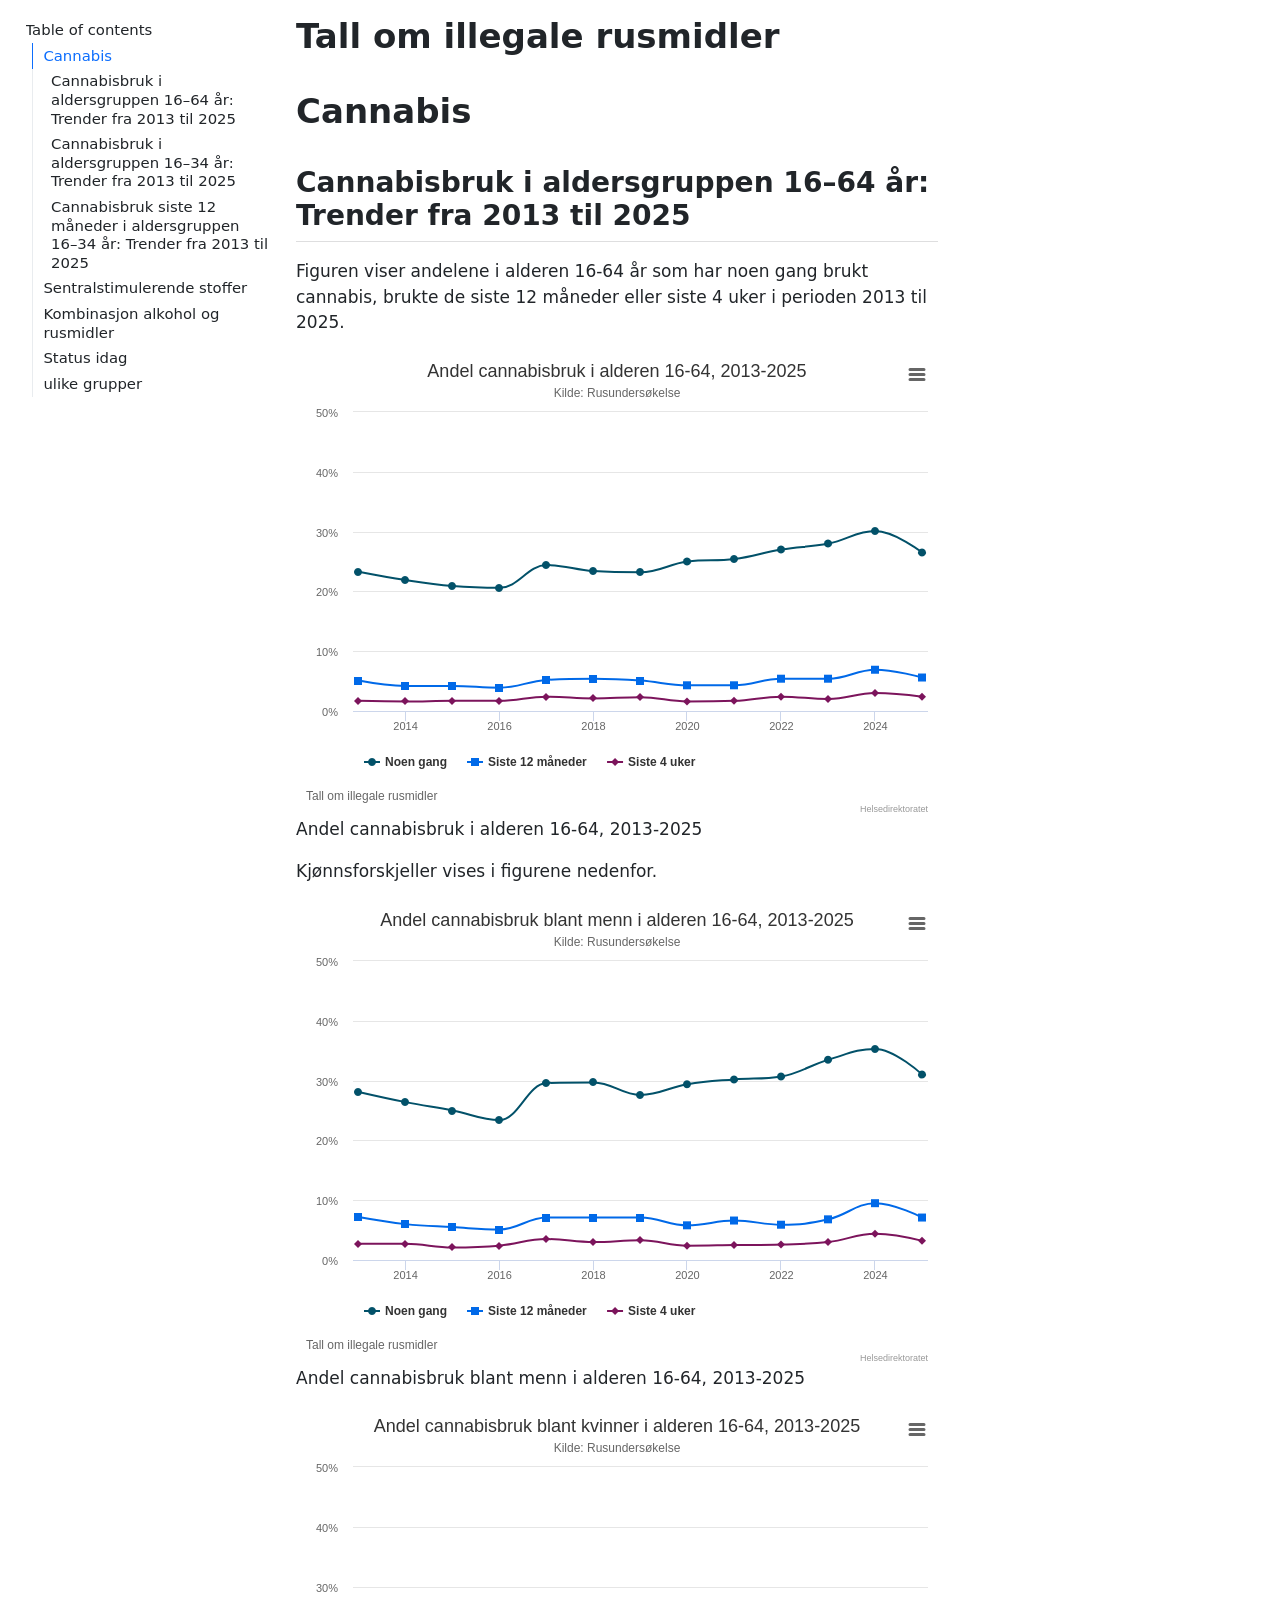
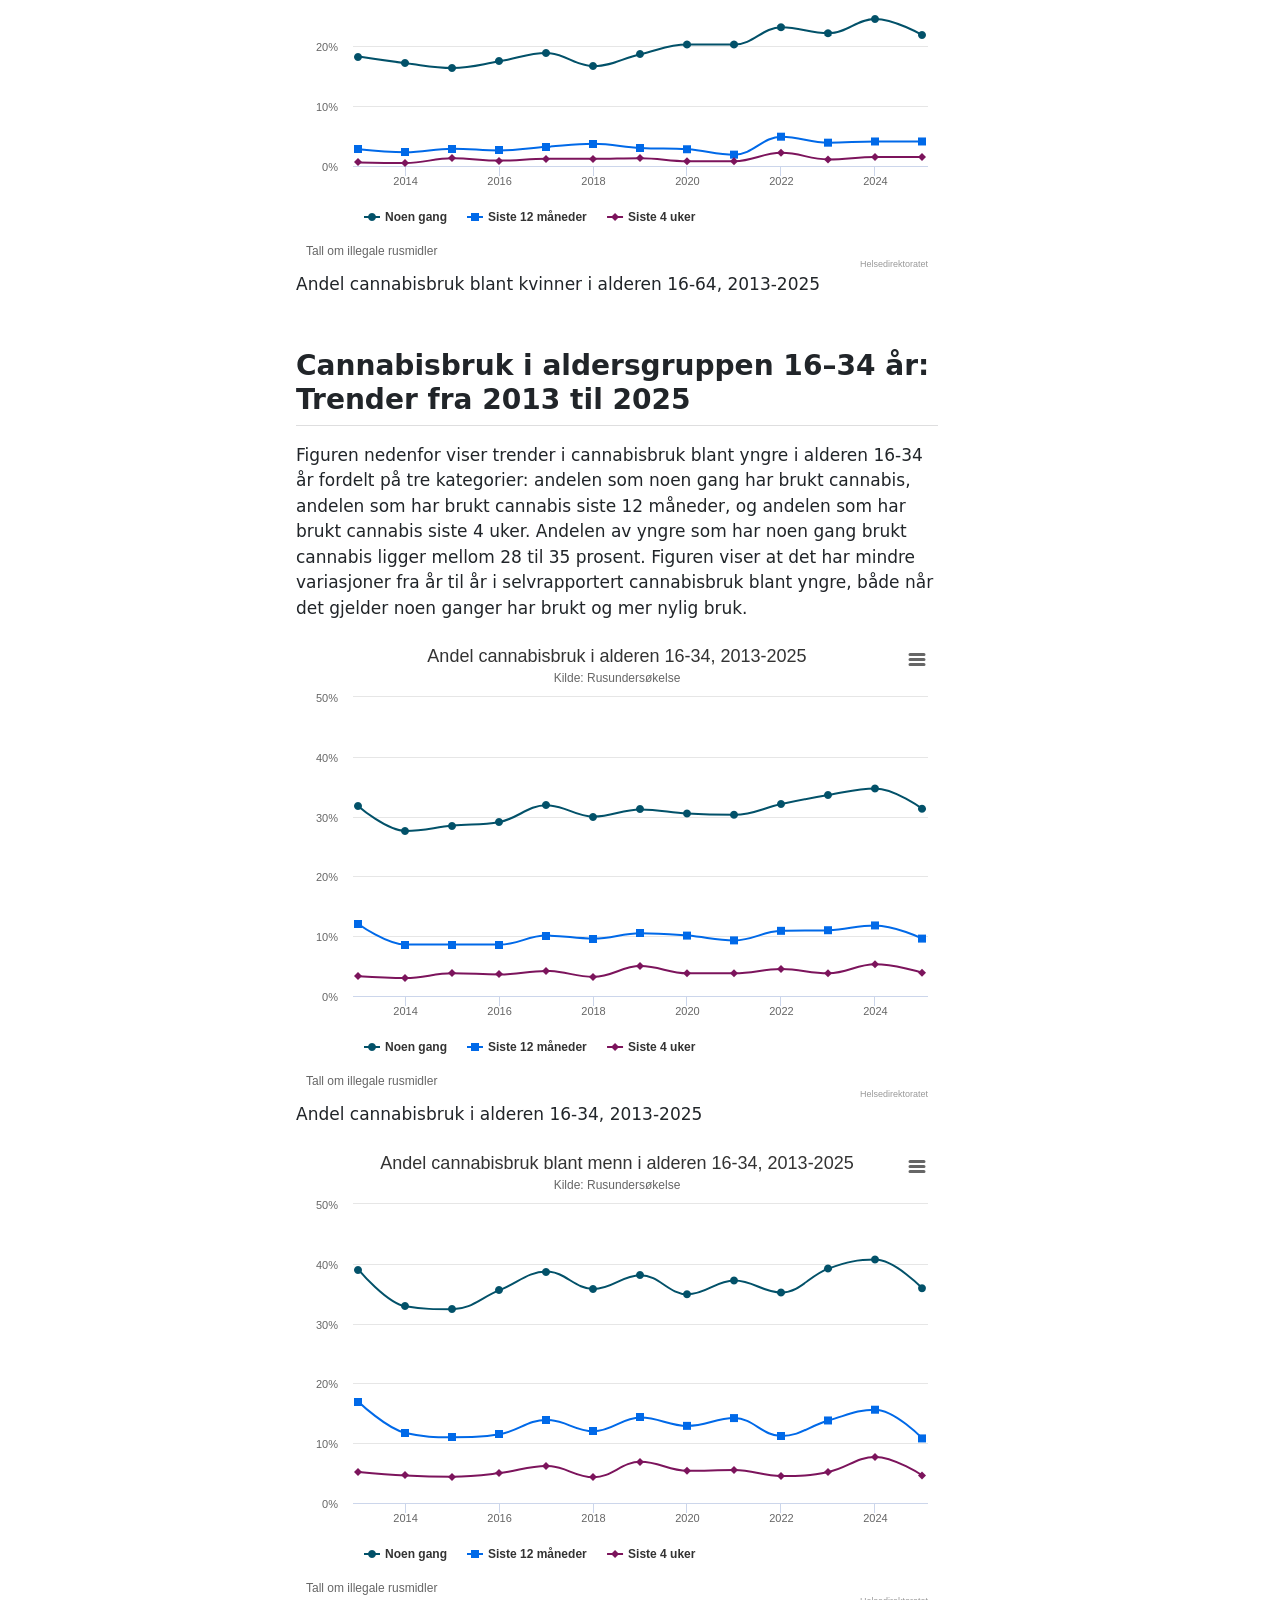
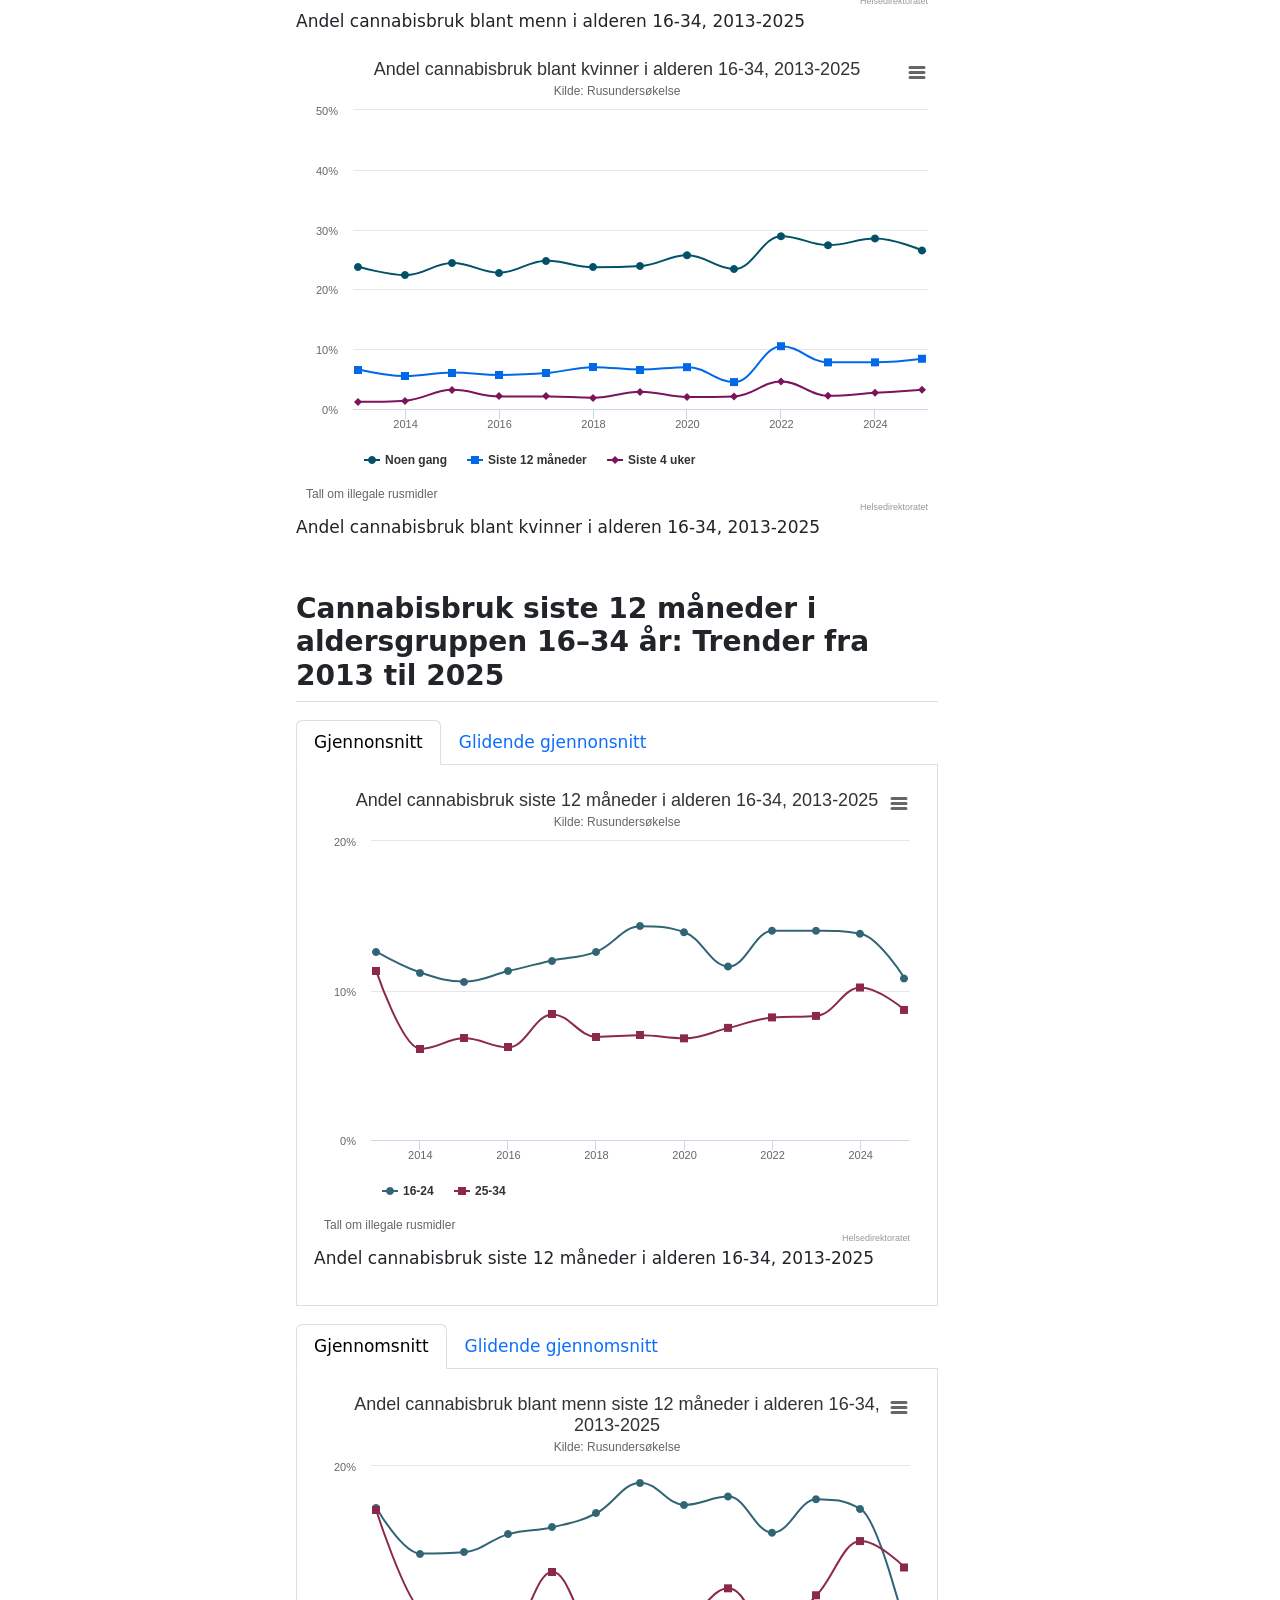
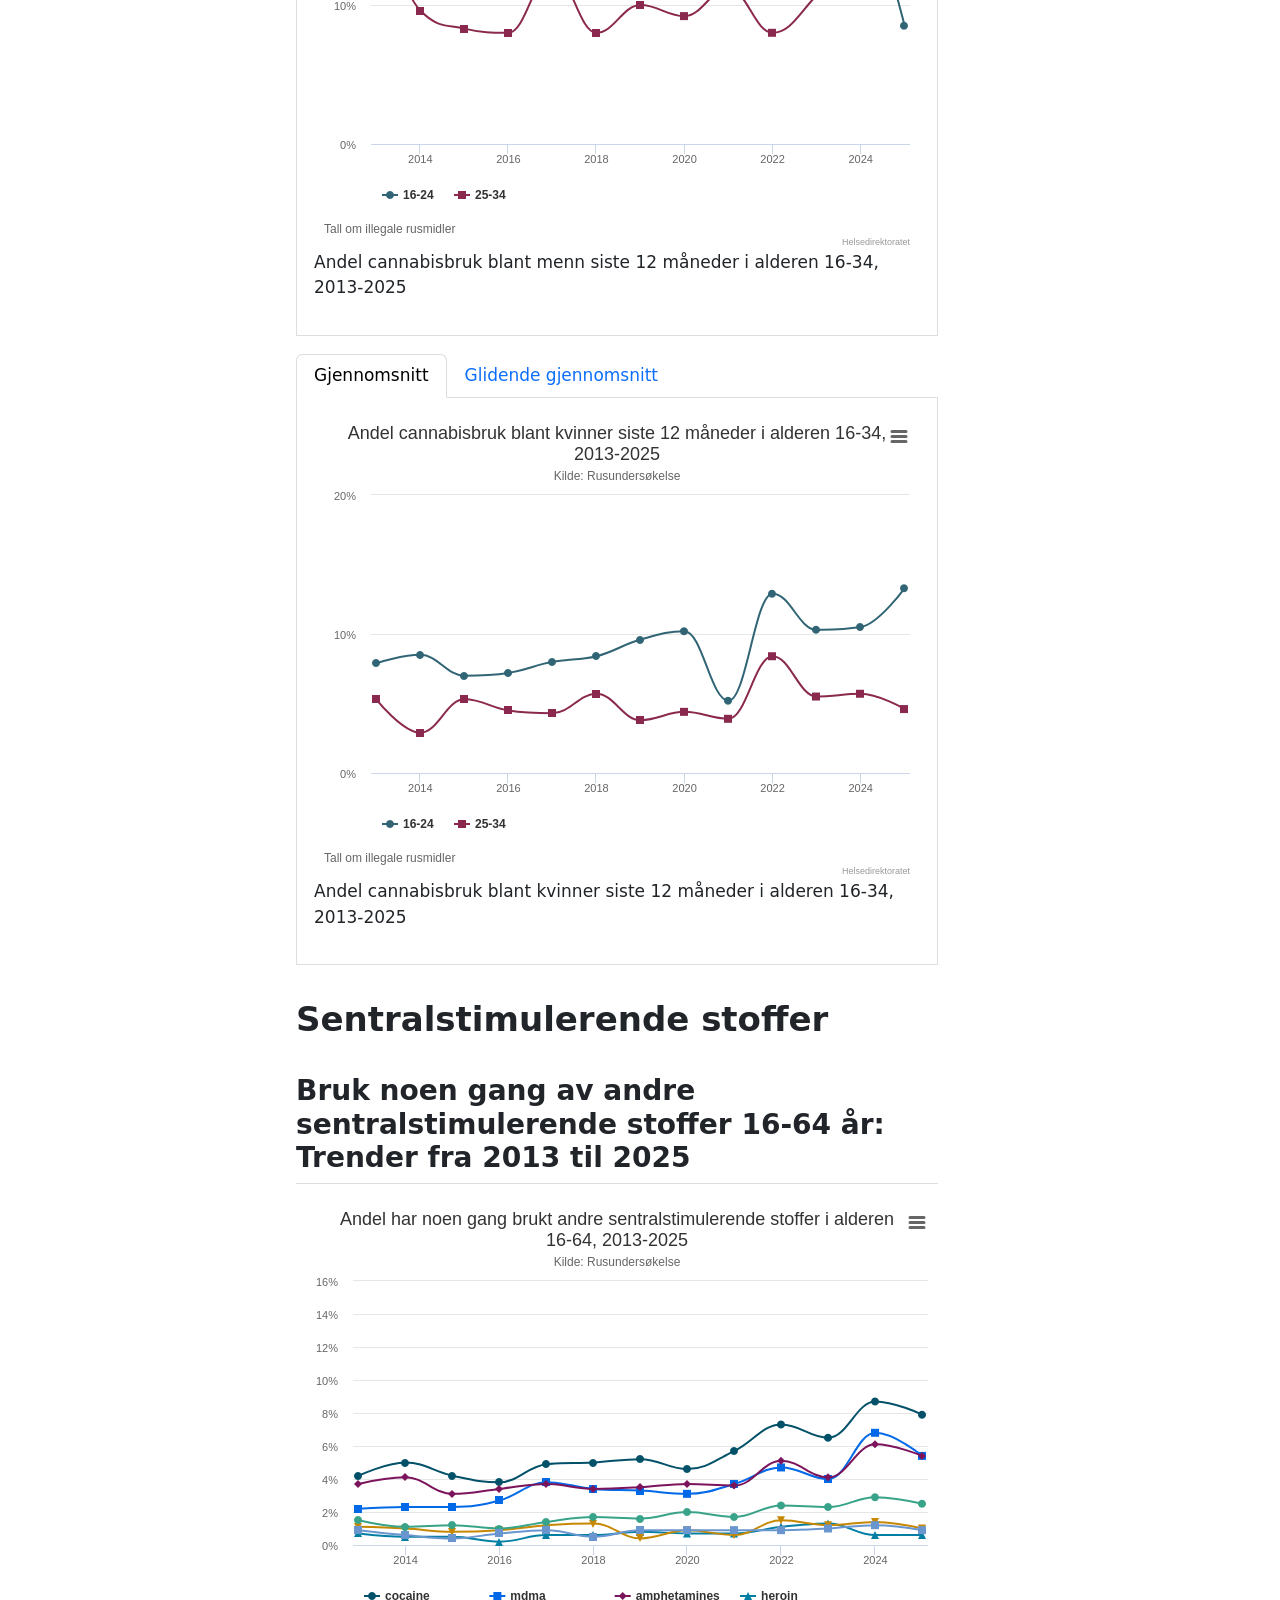
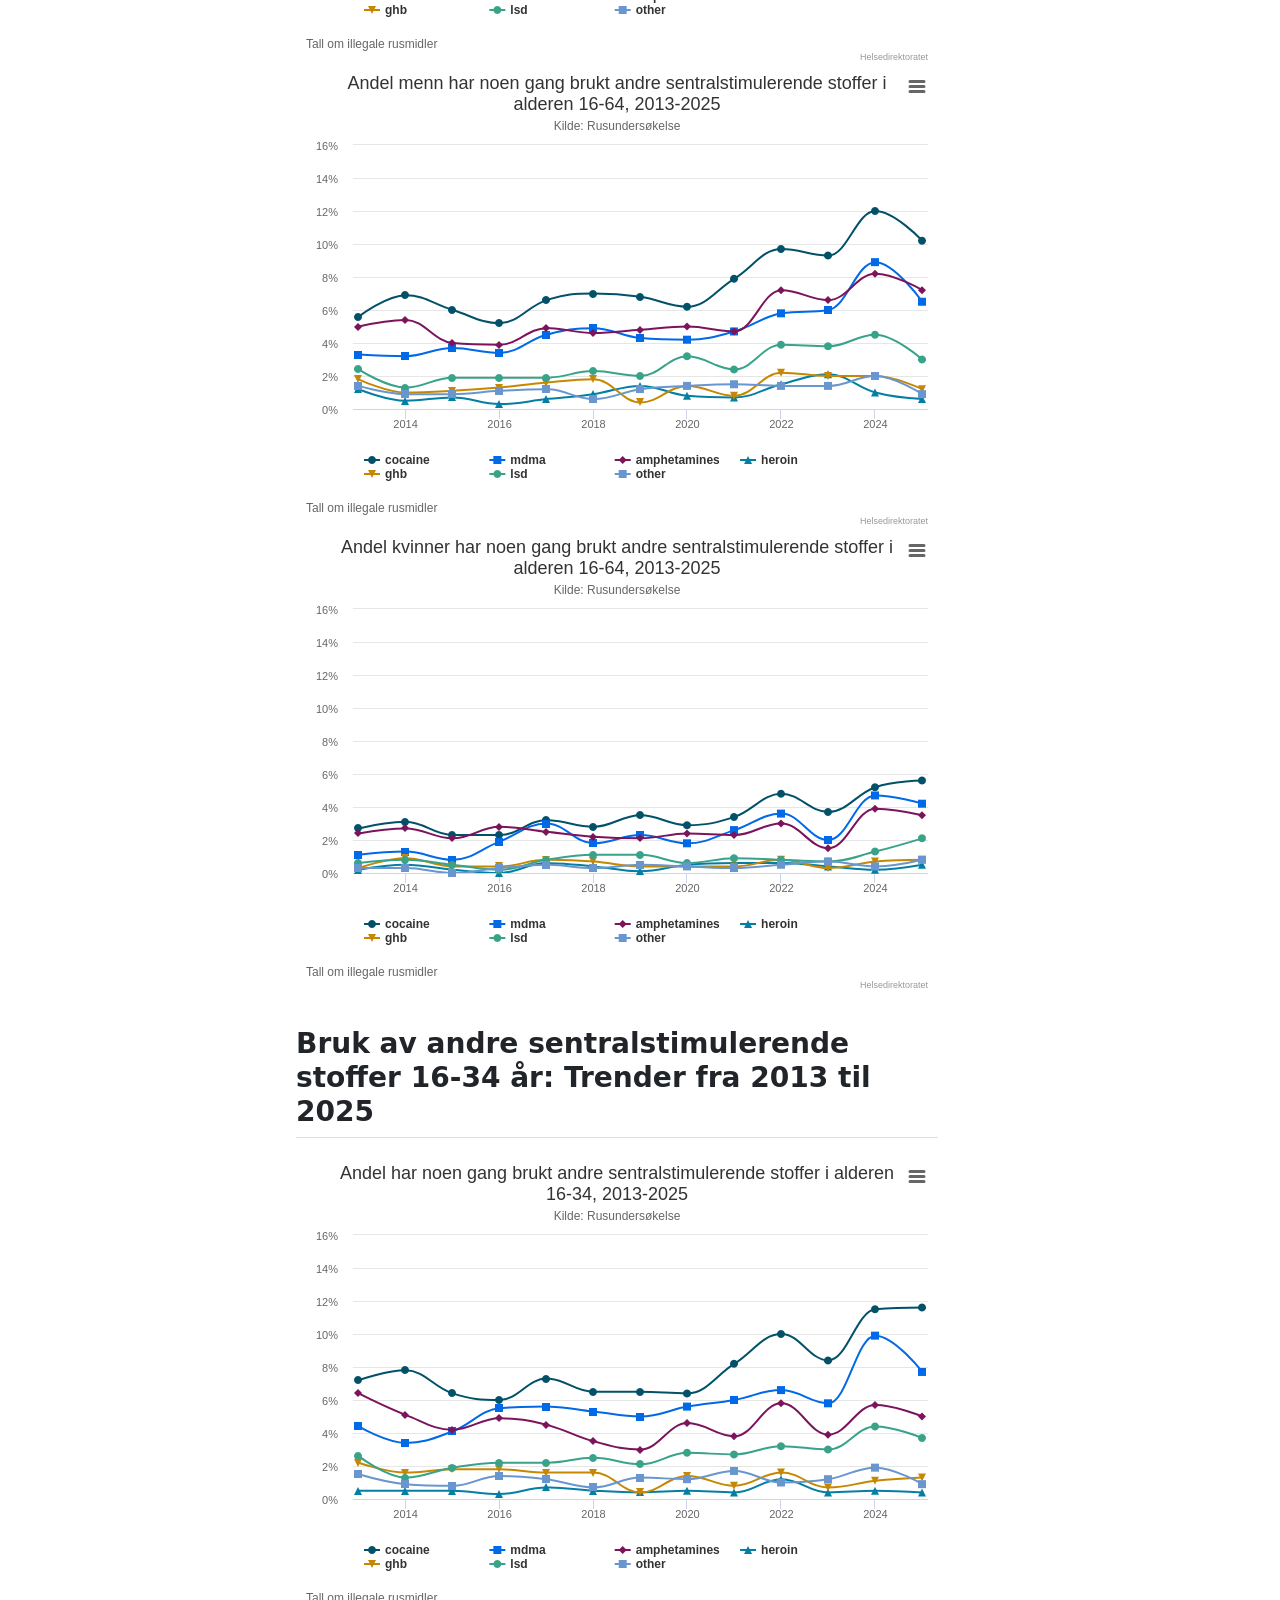
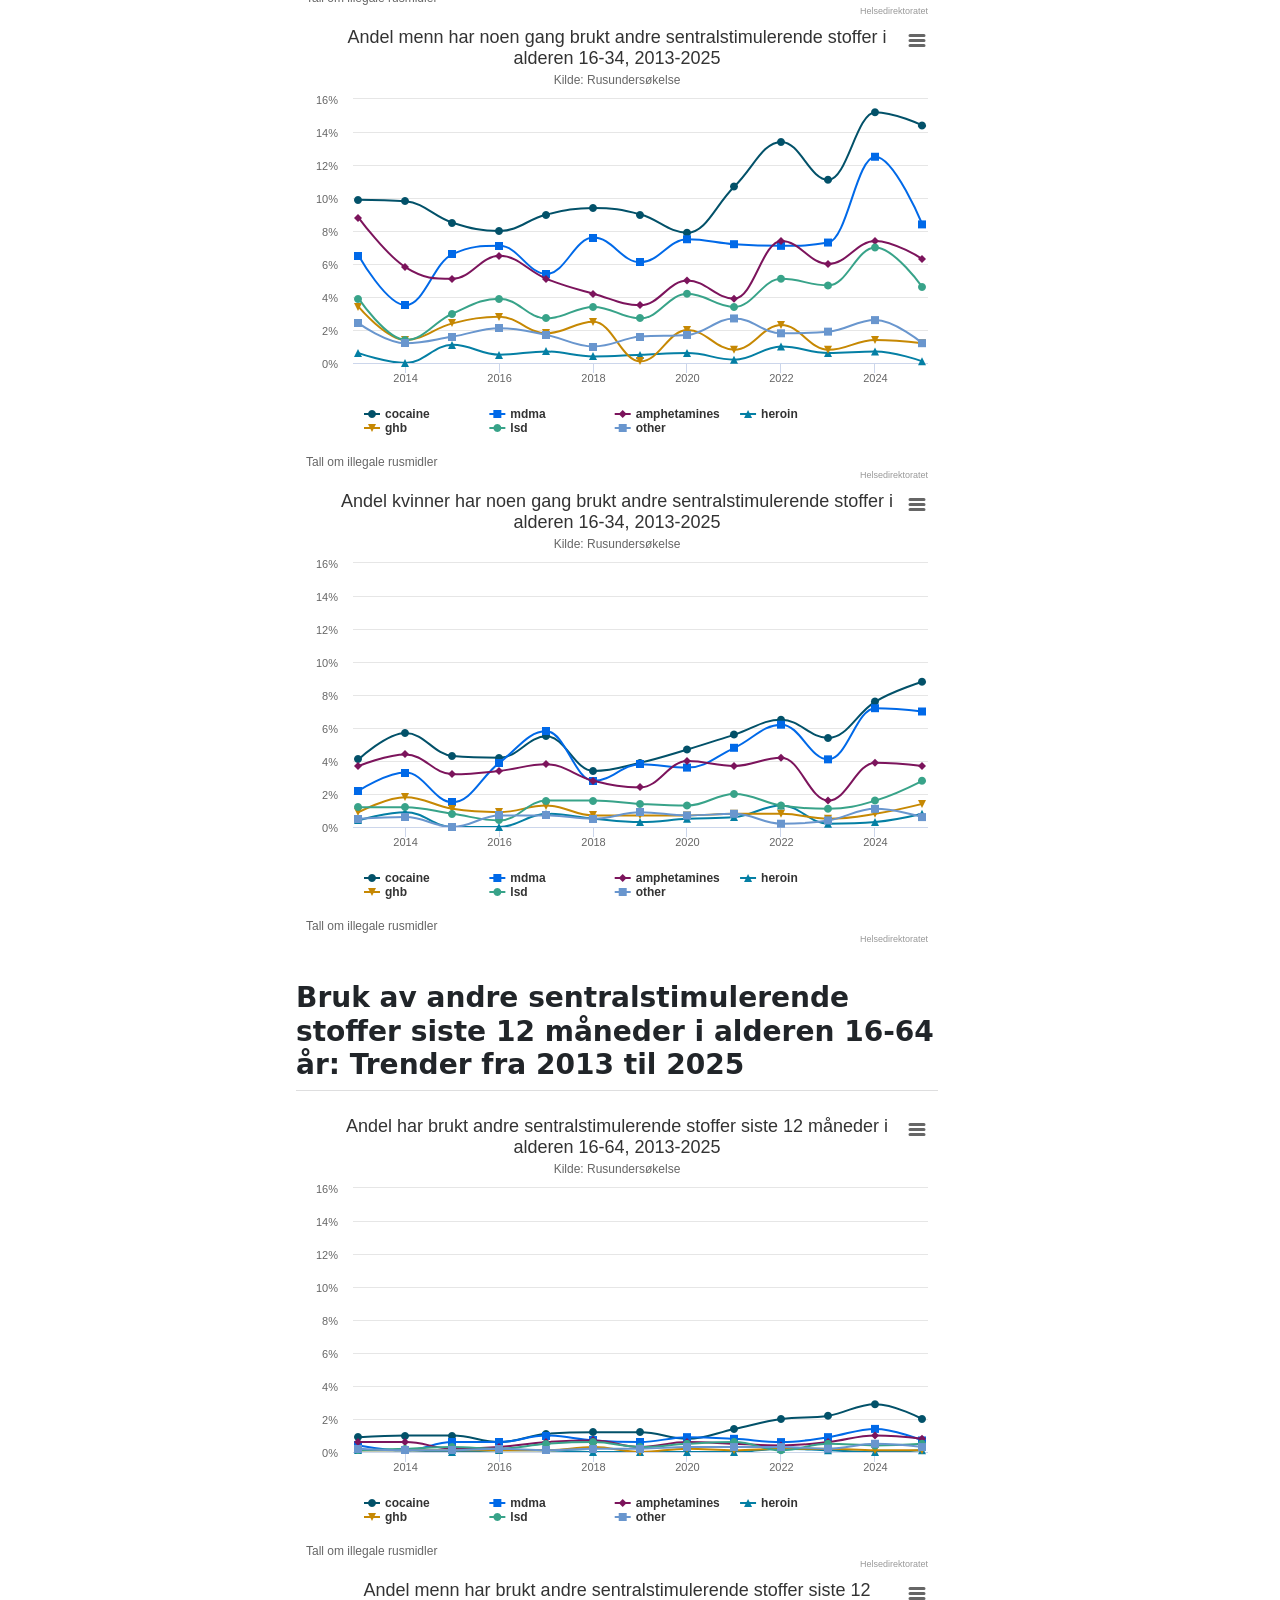
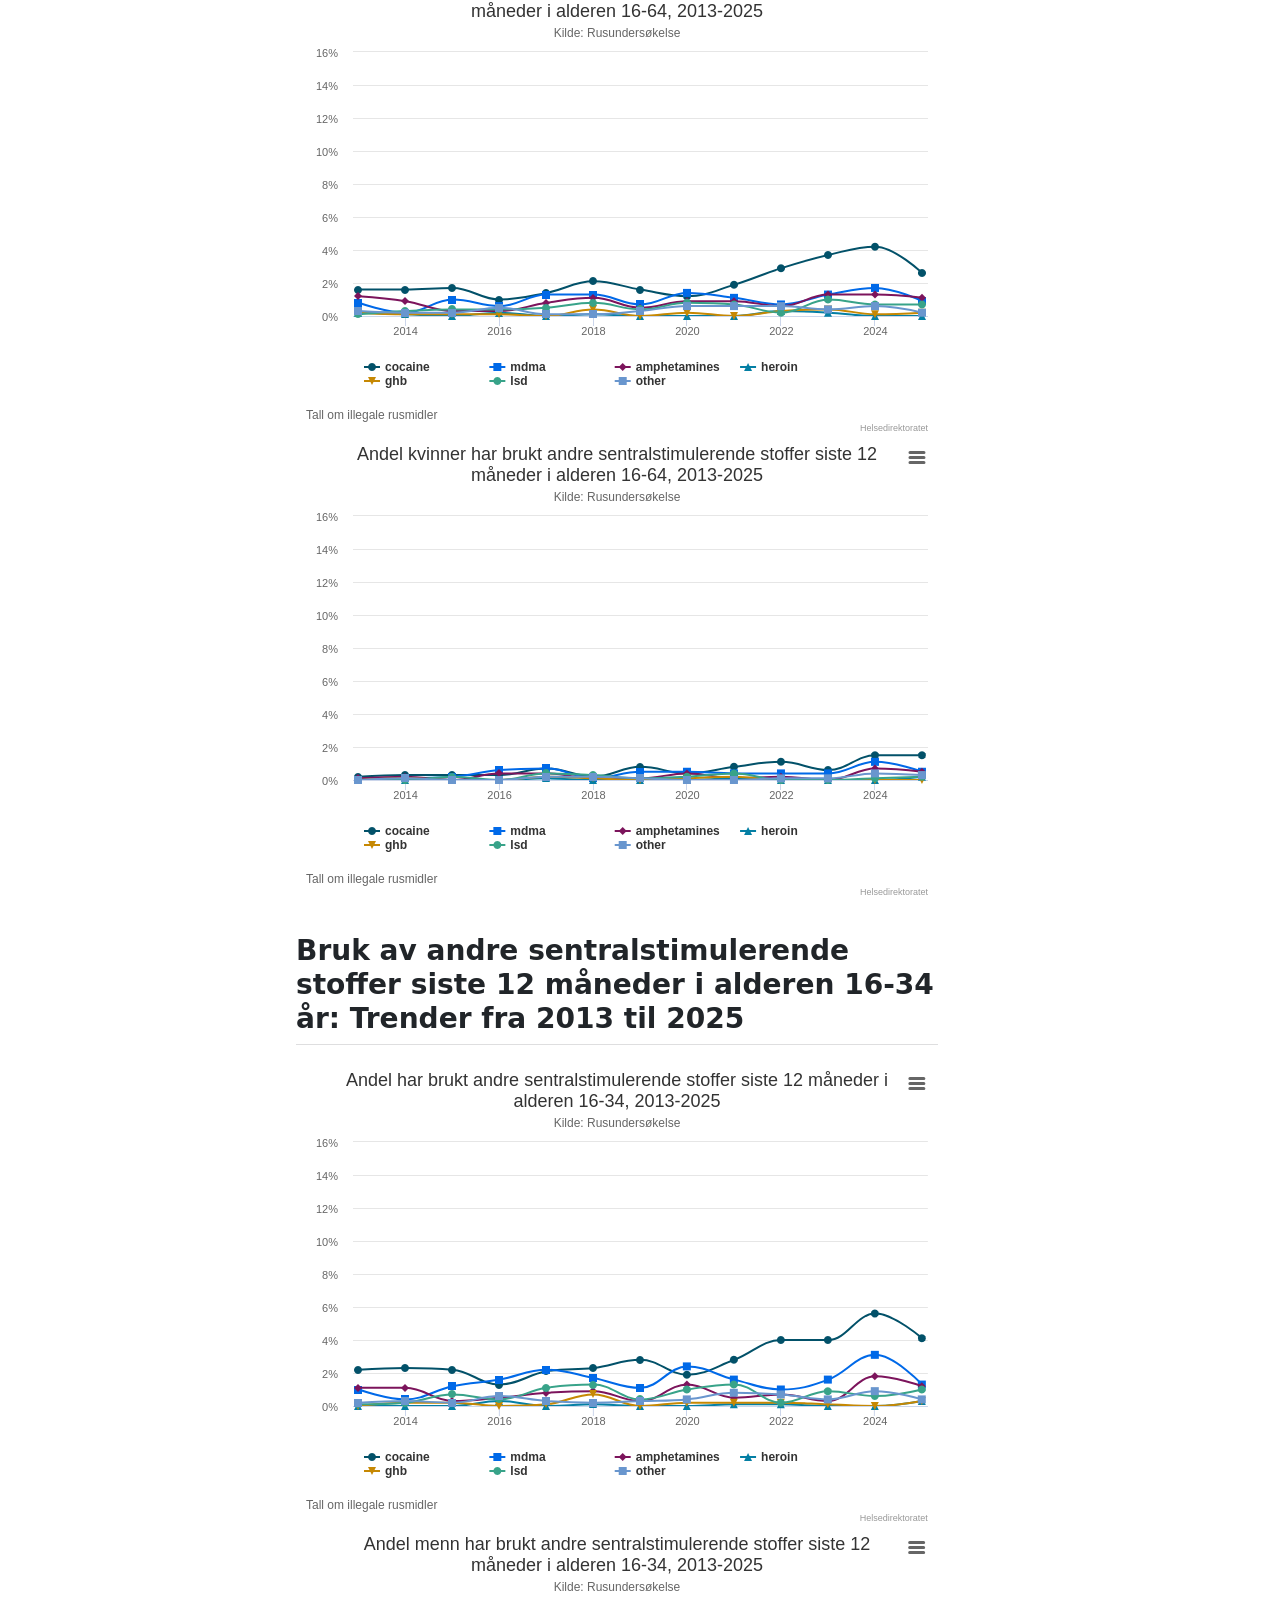
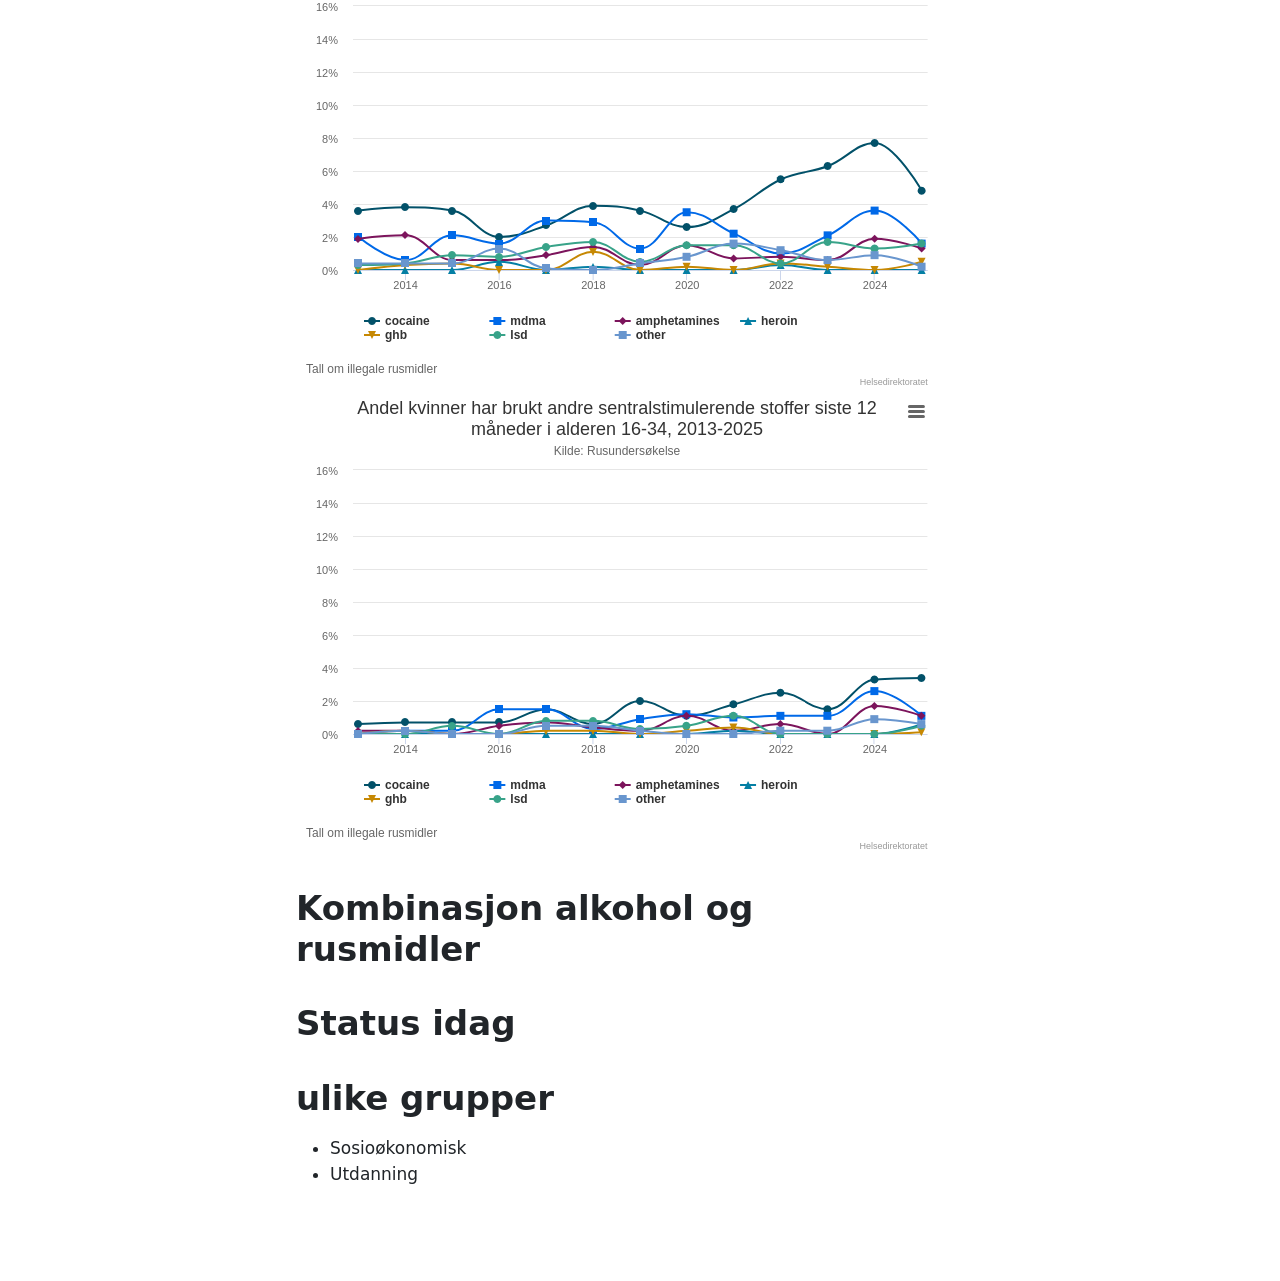
==== docs/rapport2025.html @ cecf6765 "Doc: Update results" ====
<!DOCTYPE html>
<html xmlns="http://www.w3.org/1999/xhtml" lang="en" xml:lang="en"><head>

<meta charset="utf-8">
<meta name="generator" content="quarto-1.7.31">

<meta name="viewport" content="width=device-width, initial-scale=1.0, user-scalable=yes">


<title>Tall om illegale rusmidler</title>
<style>
code{white-space: pre-wrap;}
span.smallcaps{font-variant: small-caps;}
div.columns{display: flex; gap: min(4vw, 1.5em);}
div.column{flex: auto; overflow-x: auto;}
div.hanging-indent{margin-left: 1.5em; text-indent: -1.5em;}
ul.task-list{list-style: none;}
ul.task-list li input[type="checkbox"] {
  width: 0.8em;
  margin: 0 0.8em 0.2em -1em; /* quarto-specific, see https://github.com/quarto-dev/quarto-cli/issues/4556 */ 
  vertical-align: middle;
}
</style>


<script src="rapport2025_files/libs/clipboard/clipboard.min.js"></script>
<script src="rapport2025_files/libs/quarto-html/quarto.js" type="module"></script>
<script src="rapport2025_files/libs/quarto-html/tabsets/tabsets.js" type="module"></script>
<script src="rapport2025_files/libs/quarto-html/popper.min.js"></script>
<script src="rapport2025_files/libs/quarto-html/tippy.umd.min.js"></script>
<script src="rapport2025_files/libs/quarto-html/anchor.min.js"></script>
<link href="rapport2025_files/libs/quarto-html/tippy.css" rel="stylesheet">
<link href="rapport2025_files/libs/quarto-html/quarto-syntax-highlighting-e1a5c8363afafaef2c763b6775fbf3ca.css" rel="stylesheet" id="quarto-text-highlighting-styles">
<script src="rapport2025_files/libs/bootstrap/bootstrap.min.js"></script>
<link href="rapport2025_files/libs/bootstrap/bootstrap-icons.css" rel="stylesheet">
<link href="rapport2025_files/libs/bootstrap/bootstrap-bb462d781dde1847d9e3ccf7736099dd.min.css" rel="stylesheet" append-hash="true" id="quarto-bootstrap" data-mode="light">
<link href="rapport2025_files/libs/htmltools-fill-0.5.8.1/fill.css" rel="stylesheet">

<script src="rapport2025_files/libs/htmlwidgets-1.6.4/htmlwidgets.js"></script>

<script src="rapport2025_files/libs/jquery-3.5.1/jquery.min.js"></script>

<script src="rapport2025_files/libs/proj4js-2.3.15/proj4.js"></script>

<link href="rapport2025_files/libs/highcharts-9.3.1/css/motion.css" rel="stylesheet">

<script src="rapport2025_files/libs/highcharts-9.3.1/highcharts.js"></script>

<script src="rapport2025_files/libs/highcharts-9.3.1/highcharts-3d.js"></script>

<script src="rapport2025_files/libs/highcharts-9.3.1/highcharts-more.js"></script>

<script src="rapport2025_files/libs/highcharts-9.3.1/modules/stock.js"></script>

<script src="rapport2025_files/libs/highcharts-9.3.1/modules/map.js"></script>

<script src="rapport2025_files/libs/highcharts-9.3.1/modules/accessibility.js"></script>

<script src="rapport2025_files/libs/highcharts-9.3.1/modules/data.js"></script>

<script src="rapport2025_files/libs/highcharts-9.3.1/modules/exporting.js"></script>

<script src="rapport2025_files/libs/highcharts-9.3.1/modules/offline-exporting.js"></script>

<script src="rapport2025_files/libs/highcharts-9.3.1/modules/drilldown.js"></script>

<script src="rapport2025_files/libs/highcharts-9.3.1/modules/item-series.js"></script>

<script src="rapport2025_files/libs/highcharts-9.3.1/modules/overlapping-datalabels.js"></script>

<script src="rapport2025_files/libs/highcharts-9.3.1/modules/annotations.js"></script>

<script src="rapport2025_files/libs/highcharts-9.3.1/modules/export-data.js"></script>

<script src="rapport2025_files/libs/highcharts-9.3.1/modules/funnel.js"></script>

<script src="rapport2025_files/libs/highcharts-9.3.1/modules/heatmap.js"></script>

<script src="rapport2025_files/libs/highcharts-9.3.1/modules/treemap.js"></script>

<script src="rapport2025_files/libs/highcharts-9.3.1/modules/sankey.js"></script>

<script src="rapport2025_files/libs/highcharts-9.3.1/modules/dependency-wheel.js"></script>

<script src="rapport2025_files/libs/highcharts-9.3.1/modules/organization.js"></script>

<script src="rapport2025_files/libs/highcharts-9.3.1/modules/solid-gauge.js"></script>

<script src="rapport2025_files/libs/highcharts-9.3.1/modules/streamgraph.js"></script>

<script src="rapport2025_files/libs/highcharts-9.3.1/modules/sunburst.js"></script>

<script src="rapport2025_files/libs/highcharts-9.3.1/modules/vector.js"></script>

<script src="rapport2025_files/libs/highcharts-9.3.1/modules/wordcloud.js"></script>

<script src="rapport2025_files/libs/highcharts-9.3.1/modules/xrange.js"></script>

<script src="rapport2025_files/libs/highcharts-9.3.1/modules/tilemap.js"></script>

<script src="rapport2025_files/libs/highcharts-9.3.1/modules/venn.js"></script>

<script src="rapport2025_files/libs/highcharts-9.3.1/modules/gantt.js"></script>

<script src="rapport2025_files/libs/highcharts-9.3.1/modules/timeline.js"></script>

<script src="rapport2025_files/libs/highcharts-9.3.1/modules/parallel-coordinates.js"></script>

<script src="rapport2025_files/libs/highcharts-9.3.1/modules/bullet.js"></script>

<script src="rapport2025_files/libs/highcharts-9.3.1/modules/coloraxis.js"></script>

<script src="rapport2025_files/libs/highcharts-9.3.1/modules/dumbbell.js"></script>

<script src="rapport2025_files/libs/highcharts-9.3.1/modules/lollipop.js"></script>

<script src="rapport2025_files/libs/highcharts-9.3.1/modules/series-label.js"></script>

<script src="rapport2025_files/libs/highcharts-9.3.1/plugins/motion.js"></script>

<script src="rapport2025_files/libs/highcharts-9.3.1/custom/reset.js"></script>

<script src="rapport2025_files/libs/highcharts-9.3.1/modules/boost.js"></script>

<script src="rapport2025_files/libs/highchart-binding-0.9.4/highchart.js"></script>

<script src="rapport2025_files/libs/accessibility.js-9.3.1/accessibility.js"></script>



</head>

<body class="quarto-light">

<div id="quarto-content" class="page-columns page-rows-contents page-layout-article toc-left">
<div id="quarto-sidebar-toc-left" class="sidebar toc-left">
  <nav id="TOC" role="doc-toc" class="toc-active">
    <h2 id="toc-title">Table of contents</h2>
   
  <ul>
  <li><a href="#cannabis" id="toc-cannabis" class="nav-link active" data-scroll-target="#cannabis">Cannabis</a>
  <ul class="collapse">
  <li><a href="#cannabisbruk-i-aldersgruppen-1664-år-trender-fra-2013-til-2025" id="toc-cannabisbruk-i-aldersgruppen-1664-år-trender-fra-2013-til-2025" class="nav-link" data-scroll-target="#cannabisbruk-i-aldersgruppen-1664-år-trender-fra-2013-til-2025">Cannabisbruk i aldersgruppen 16–64 år: Trender fra 2013 til 2025</a></li>
  <li><a href="#cannabisbruk-i-aldersgruppen-1634-år-trender-fra-2013-til-2025" id="toc-cannabisbruk-i-aldersgruppen-1634-år-trender-fra-2013-til-2025" class="nav-link" data-scroll-target="#cannabisbruk-i-aldersgruppen-1634-år-trender-fra-2013-til-2025">Cannabisbruk i aldersgruppen 16–34 år: Trender fra 2013 til 2025</a></li>
  <li><a href="#cannabisbruk-siste-12-måneder-i-aldersgruppen-1634-år-trender-fra-2013-til-2025" id="toc-cannabisbruk-siste-12-måneder-i-aldersgruppen-1634-år-trender-fra-2013-til-2025" class="nav-link" data-scroll-target="#cannabisbruk-siste-12-måneder-i-aldersgruppen-1634-år-trender-fra-2013-til-2025">Cannabisbruk siste 12 måneder i aldersgruppen 16–34 år: Trender fra 2013 til 2025</a></li>
  </ul></li>
  <li><a href="#sentralstimulerende-stoffer" id="toc-sentralstimulerende-stoffer" class="nav-link" data-scroll-target="#sentralstimulerende-stoffer">Sentralstimulerende stoffer</a>
  <ul class="collapse">
  <li><a href="#bruk-noen-gang-av-andre-sentralstimulerende-stoffer-16-64-år-trender-fra-2013-til-2025" id="toc-bruk-noen-gang-av-andre-sentralstimulerende-stoffer-16-64-år-trender-fra-2013-til-2025" class="nav-link" data-scroll-target="#bruk-noen-gang-av-andre-sentralstimulerende-stoffer-16-64-år-trender-fra-2013-til-2025">Bruk noen gang av andre sentralstimulerende stoffer 16-64 år: Trender fra 2013 til 2025</a></li>
  <li><a href="#bruk-av-andre-sentralstimulerende-stoffer-16-34-år-trender-fra-2013-til-2025" id="toc-bruk-av-andre-sentralstimulerende-stoffer-16-34-år-trender-fra-2013-til-2025" class="nav-link" data-scroll-target="#bruk-av-andre-sentralstimulerende-stoffer-16-34-år-trender-fra-2013-til-2025">Bruk av andre sentralstimulerende stoffer 16-34 år: Trender fra 2013 til 2025</a></li>
  <li><a href="#bruk-av-andre-sentralstimulerende-stoffer-siste-12-måneder-i-alderen-16-64-år-trender-fra-2013-til-2025" id="toc-bruk-av-andre-sentralstimulerende-stoffer-siste-12-måneder-i-alderen-16-64-år-trender-fra-2013-til-2025" class="nav-link" data-scroll-target="#bruk-av-andre-sentralstimulerende-stoffer-siste-12-måneder-i-alderen-16-64-år-trender-fra-2013-til-2025">Bruk av andre sentralstimulerende stoffer siste 12 måneder i alderen 16-64 år: Trender fra 2013 til 2025</a></li>
  <li><a href="#bruk-av-andre-sentralstimulerende-stoffer-siste-12-måneder-i-alderen-16-34-år-trender-fra-2013-til-2025" id="toc-bruk-av-andre-sentralstimulerende-stoffer-siste-12-måneder-i-alderen-16-34-år-trender-fra-2013-til-2025" class="nav-link" data-scroll-target="#bruk-av-andre-sentralstimulerende-stoffer-siste-12-måneder-i-alderen-16-34-år-trender-fra-2013-til-2025">Bruk av andre sentralstimulerende stoffer siste 12 måneder i alderen 16-34 år: Trender fra 2013 til 2025</a></li>
  </ul></li>
  <li><a href="#kombinasjon-alkohol-og-rusmidler" id="toc-kombinasjon-alkohol-og-rusmidler" class="nav-link" data-scroll-target="#kombinasjon-alkohol-og-rusmidler">Kombinasjon alkohol og rusmidler</a></li>
  <li><a href="#status-idag" id="toc-status-idag" class="nav-link" data-scroll-target="#status-idag">Status idag</a></li>
  <li><a href="#ulike-grupper" id="toc-ulike-grupper" class="nav-link" data-scroll-target="#ulike-grupper">ulike grupper</a></li>
  </ul>
</nav>
</div>
<div id="quarto-margin-sidebar" class="sidebar margin-sidebar zindex-bottom">
</div>
<main class="content" id="quarto-document-content">

<header id="title-block-header" class="quarto-title-block default">
<div class="quarto-title">
<h1 class="title">Tall om illegale rusmidler</h1>
</div>



<div class="quarto-title-meta">

    
  
    
  </div>
  


</header>


<section id="cannabis" class="level1">
<h1>Cannabis</h1>
<section id="cannabisbruk-i-aldersgruppen-1664-år-trender-fra-2013-til-2025" class="level2">
<h2 class="anchored" data-anchor-id="cannabisbruk-i-aldersgruppen-1664-år-trender-fra-2013-til-2025">Cannabisbruk i aldersgruppen 16–64 år: Trender fra 2013 til 2025</h2>
<p>Figuren viser andelene i alderen 16-64 år som har noen gang brukt cannabis, brukte de siste 12 måneder eller siste 4 uker i perioden 2013 til 2025.</p>
<div class="cell">
<div class="cell-output-display">
<div class="highchart html-widget html-fill-item" id="htmlwidget-ca7ca191706bc375a138" style="width:100%;height:464px;"></div>
<script type="application/json" data-for="htmlwidget-ca7ca191706bc375a138">{"x":{"hc_opts":{"chart":{"reflow":true,"inverted":false},"title":{"text":"Andel cannabisbruk i alderen 16-64, 2013-2025 "},"yAxis":{"title":{"text":" "},"labels":{"format":"{value}%"},"tickInterval":10,"min":0,"max":50},"credits":{"enabled":true,"text":"Helsedirektoratet","href":"https://www.helsedirektoratet.no/"},"exporting":{"enabled":true,"accessibility":{"enabled":true},"filename":"tall-om-alkohol"},"boost":{"enabled":false},"plotOptions":{"series":{"label":{"enabled":false},"turboThreshold":0},"treemap":{"layoutAlgorithm":"squarified"}},"xAxis":{"title":{"text":" "},"labels":{"step":1}},"subtitle":{"text":"Kilde: Rusundersøkelse"},"tooltip":{"useHTML":true,"shared":true,"headerFormat":"<span style=\"font-size: 14px; font-weight: bold;\">{point.key}<\/span><br/>","pointFormat":"<span style=\"color:{series.color}\">●<\/span> <span style=\"color:black\">{series.name}<\/span>: <b>{point.n_level} ({point.y}%)<\/b><br/>"},"caption":{"text":"Tall om illegale rusmidler"},"legend":{"align":"left","verticalAlign":"bottom","layout":"horizontal","x":50,"y":0},"series":[{"group":"group","data":[{"year":2013,"outcome_level":1,"percentage":23.3,"calculation_type":"weighted","n_total":1784,"n_level":411,"sum_weights":1796.584835909597,"ci_lower":21.2,"ci_upper":25.3,"grp":"Noen gang","x":2013,"y":23.3},{"year":2014,"outcome_level":1,"percentage":21.9,"calculation_type":"weighted","n_total":1784,"n_level":393,"sum_weights":1793.279554554838,"ci_lower":19.9,"ci_upper":24,"grp":"Noen gang","x":2014,"y":21.9},{"year":2015,"outcome_level":1,"percentage":20.9,"calculation_type":"weighted","n_total":1935,"n_level":415,"sum_weights":1885.547589711514,"ci_lower":18.9,"ci_upper":22.8,"grp":"Noen gang","x":2015,"y":20.9},{"year":2016,"outcome_level":1,"percentage":20.6,"calculation_type":"weighted","n_total":1791,"n_level":375,"sum_weights":1733.991972468595,"ci_lower":18.5,"ci_upper":22.6,"grp":"Noen gang","x":2016,"y":20.6},{"year":2017,"outcome_level":1,"percentage":24.4,"calculation_type":"weighted","n_total":1876,"n_level":452,"sum_weights":1829.381868321395,"ci_lower":22.3,"ci_upper":26.5,"grp":"Noen gang","x":2017,"y":24.4},{"year":2018,"outcome_level":1,"percentage":23.4,"calculation_type":"weighted","n_total":1907,"n_level":465,"sum_weights":1819.837825681237,"ci_lower":21.4,"ci_upper":25.4,"grp":"Noen gang","x":2018,"y":23.4},{"year":2019,"outcome_level":1,"percentage":23.2,"calculation_type":"weighted","n_total":1839,"n_level":461,"sum_weights":1785.997628994731,"ci_lower":21.2,"ci_upper":25.3,"grp":"Noen gang","x":2019,"y":23.2},{"year":2020,"outcome_level":1,"percentage":25,"calculation_type":"weighted","n_total":1887,"n_level":494,"sum_weights":1815.978021338797,"ci_lower":22.9,"ci_upper":27,"grp":"Noen gang","x":2020,"y":25},{"year":2021,"outcome_level":1,"percentage":25.4,"calculation_type":"weighted","n_total":1869,"n_level":492,"sum_weights":1805.48225484796,"ci_lower":23.3,"ci_upper":27.5,"grp":"Noen gang","x":2021,"y":25.4},{"year":2022,"outcome_level":1,"percentage":27,"calculation_type":"weighted","n_total":1649,"n_level":458,"sum_weights":1595.162958927643,"ci_lower":24.8,"ci_upper":29.3,"grp":"Noen gang","x":2022,"y":27},{"year":2023,"outcome_level":1,"percentage":28,"calculation_type":"weighted","n_total":1793,"n_level":521,"sum_weights":1721.998563749171,"ci_lower":25.8,"ci_upper":30.2,"grp":"Noen gang","x":2023,"y":28},{"year":2024,"outcome_level":1,"percentage":30.1,"calculation_type":"weighted","n_total":3980,"n_level":1199,"sum_weights":3988.923000651776,"ci_lower":28.6,"ci_upper":31.5,"grp":"Noen gang","x":2024,"y":30.1},{"year":2025,"outcome_level":1,"percentage":26.5,"calculation_type":"weighted","n_total":3726,"n_level":1019,"sum_weights":3547055.926090073,"ci_lower":24.8,"ci_upper":28.3,"grp":"Noen gang","x":2025,"y":26.5}],"type":"spline","name":"Noen gang","marker":{"symbol":"circle","enabled":true,"radius":4},"color":"#025169","lineWidth":2,"states":{"hover":{"lineWidth":3}},"point":{"events":{"mouseOver":"function() {\n                var chart = this.series.chart;\n                var categoryIndex = this.x;\n                chart.xAxis[0].removePlotBand('hover-band');\n                chart.xAxis[0].addPlotBand({\n                  id: 'hover-band',\n                  from: categoryIndex - 0.4,\n                  to: categoryIndex + 0.4,\n                  color: 'rgba(204, 211, 255, 0.25)',\n                  zIndex: 0\n                });\n              }","mouseOut":"function() {\n                var chart = this.series.chart;\n                chart.xAxis[0].removePlotBand('hover-band');\n              }"}}},{"group":"group","data":[{"year":2013,"outcome_level":1,"percentage":5.1,"calculation_type":"weighted","n_total":1784,"n_level":105,"sum_weights":1796.584835909597,"ci_lower":4,"ci_upper":6.1,"grp":"Siste 12 måneder","x":2013,"y":5.1},{"year":2014,"outcome_level":1,"percentage":4.2,"calculation_type":"weighted","n_total":1784,"n_level":94,"sum_weights":1793.279554554838,"ci_lower":3.2,"ci_upper":5.2,"grp":"Siste 12 måneder","x":2014,"y":4.2},{"year":2015,"outcome_level":1,"percentage":4.2,"calculation_type":"weighted","n_total":1935,"n_level":105,"sum_weights":1885.547589711514,"ci_lower":3.3,"ci_upper":5.2,"grp":"Siste 12 måneder","x":2015,"y":4.2},{"year":2016,"outcome_level":1,"percentage":3.9,"calculation_type":"weighted","n_total":1791,"n_level":87,"sum_weights":1733.991972468595,"ci_lower":2.9,"ci_upper":4.9,"grp":"Siste 12 måneder","x":2016,"y":3.9},{"year":2017,"outcome_level":1,"percentage":5.2,"calculation_type":"weighted","n_total":1876,"n_level":113,"sum_weights":1829.381868321395,"ci_lower":4.1,"ci_upper":6.2,"grp":"Siste 12 måneder","x":2017,"y":5.2},{"year":2018,"outcome_level":1,"percentage":5.4,"calculation_type":"weighted","n_total":1907,"n_level":130,"sum_weights":1819.837825681237,"ci_lower":4.4,"ci_upper":6.5,"grp":"Siste 12 måneder","x":2018,"y":5.4},{"year":2019,"outcome_level":1,"percentage":5.1,"calculation_type":"weighted","n_total":1839,"n_level":125,"sum_weights":1785.997628994731,"ci_lower":4,"ci_upper":6.1,"grp":"Siste 12 måneder","x":2019,"y":5.1},{"year":2020,"outcome_level":1,"percentage":4.3,"calculation_type":"weighted","n_total":1887,"n_level":109,"sum_weights":1815.978021338797,"ci_lower":3.4,"ci_upper":5.3,"grp":"Siste 12 måneder","x":2020,"y":4.3},{"year":2021,"outcome_level":1,"percentage":4.3,"calculation_type":"weighted","n_total":1869,"n_level":102,"sum_weights":1805.48225484796,"ci_lower":3.3,"ci_upper":5.3,"grp":"Siste 12 måneder","x":2021,"y":4.3},{"year":2022,"outcome_level":1,"percentage":5.4,"calculation_type":"weighted","n_total":1649,"n_level":112,"sum_weights":1595.162958927643,"ci_lower":4.2,"ci_upper":6.6,"grp":"Siste 12 måneder","x":2022,"y":5.4},{"year":2023,"outcome_level":1,"percentage":5.4,"calculation_type":"weighted","n_total":1793,"n_level":123,"sum_weights":1721.998563749171,"ci_lower":4.3,"ci_upper":6.5,"grp":"Siste 12 måneder","x":2023,"y":5.4},{"year":2024,"outcome_level":1,"percentage":6.9,"calculation_type":"weighted","n_total":3980,"n_level":268,"sum_weights":3988.923000651776,"ci_lower":6.1,"ci_upper":7.7,"grp":"Siste 12 måneder","x":2024,"y":6.9},{"year":2025,"outcome_level":1,"percentage":5.6,"calculation_type":"weighted","n_total":3726,"n_level":202,"sum_weights":3547055.926090073,"ci_lower":4.7,"ci_upper":6.6,"grp":"Siste 12 måneder","x":2025,"y":5.6}],"type":"spline","name":"Siste 12 måneder","marker":{"symbol":"square","enabled":true,"radius":4},"color":"#0069E8","lineWidth":2,"states":{"hover":{"lineWidth":3}},"point":{"events":{"mouseOver":"function() {\n                var chart = this.series.chart;\n                var categoryIndex = this.x;\n                chart.xAxis[0].removePlotBand('hover-band');\n                chart.xAxis[0].addPlotBand({\n                  id: 'hover-band',\n                  from: categoryIndex - 0.4,\n                  to: categoryIndex + 0.4,\n                  color: 'rgba(204, 211, 255, 0.25)',\n                  zIndex: 0\n                });\n              }","mouseOut":"function() {\n                var chart = this.series.chart;\n                chart.xAxis[0].removePlotBand('hover-band');\n              }"}}},{"group":"group","data":[{"year":2013,"outcome_level":1,"percentage":1.7,"calculation_type":"weighted","n_total":1784,"n_level":31,"sum_weights":1796.584835909597,"ci_lower":1.1,"ci_upper":2.3,"grp":"Siste 4 uker","x":2013,"y":1.7},{"year":2014,"outcome_level":1,"percentage":1.6,"calculation_type":"weighted","n_total":1784,"n_level":35,"sum_weights":1793.279554554838,"ci_lower":1,"ci_upper":2.3,"grp":"Siste 4 uker","x":2014,"y":1.6},{"year":2015,"outcome_level":1,"percentage":1.7,"calculation_type":"weighted","n_total":1935,"n_level":42,"sum_weights":1885.547589711514,"ci_lower":1.1,"ci_upper":2.3,"grp":"Siste 4 uker","x":2015,"y":1.7},{"year":2016,"outcome_level":1,"percentage":1.7,"calculation_type":"weighted","n_total":1791,"n_level":36,"sum_weights":1733.991972468595,"ci_lower":1,"ci_upper":2.3,"grp":"Siste 4 uker","x":2016,"y":1.7},{"year":2017,"outcome_level":1,"percentage":2.4,"calculation_type":"weighted","n_total":1876,"n_level":49,"sum_weights":1829.381868321395,"ci_lower":1.6,"ci_upper":3.1,"grp":"Siste 4 uker","x":2017,"y":2.4},{"year":2018,"outcome_level":1,"percentage":2.1,"calculation_type":"weighted","n_total":1907,"n_level":47,"sum_weights":1819.837825681237,"ci_lower":1.4,"ci_upper":2.8,"grp":"Siste 4 uker","x":2018,"y":2.1},{"year":2019,"outcome_level":1,"percentage":2.3,"calculation_type":"weighted","n_total":1839,"n_level":55,"sum_weights":1785.997628994731,"ci_lower":1.6,"ci_upper":3.1,"grp":"Siste 4 uker","x":2019,"y":2.3},{"year":2020,"outcome_level":1,"percentage":1.6,"calculation_type":"weighted","n_total":1887,"n_level":39,"sum_weights":1815.978021338797,"ci_lower":1,"ci_upper":2.2,"grp":"Siste 4 uker","x":2020,"y":1.6},{"year":2021,"outcome_level":1,"percentage":1.7,"calculation_type":"weighted","n_total":1869,"n_level":42,"sum_weights":1805.48225484796,"ci_lower":1.1,"ci_upper":2.3,"grp":"Siste 4 uker","x":2021,"y":1.7},{"year":2022,"outcome_level":1,"percentage":2.4,"calculation_type":"weighted","n_total":1649,"n_level":46,"sum_weights":1595.162958927643,"ci_lower":1.6,"ci_upper":3.2,"grp":"Siste 4 uker","x":2022,"y":2.4},{"year":2023,"outcome_level":1,"percentage":2,"calculation_type":"weighted","n_total":1793,"n_level":45,"sum_weights":1721.998563749171,"ci_lower":1.3,"ci_upper":2.7,"grp":"Siste 4 uker","x":2023,"y":2},{"year":2024,"outcome_level":1,"percentage":3,"calculation_type":"weighted","n_total":3980,"n_level":113,"sum_weights":3988.923000651776,"ci_lower":2.4,"ci_upper":3.5,"grp":"Siste 4 uker","x":2024,"y":3},{"year":2025,"outcome_level":1,"percentage":2.4,"calculation_type":"weighted","n_total":3726,"n_level":82,"sum_weights":3547055.926090073,"ci_lower":1.8,"ci_upper":3,"grp":"Siste 4 uker","x":2025,"y":2.4}],"type":"spline","name":"Siste 4 uker","marker":{"symbol":"diamond","enabled":true,"radius":4},"color":"#7C145C","lineWidth":2,"states":{"hover":{"lineWidth":3}},"point":{"events":{"mouseOver":"function() {\n                var chart = this.series.chart;\n                var categoryIndex = this.x;\n                chart.xAxis[0].removePlotBand('hover-band');\n                chart.xAxis[0].addPlotBand({\n                  id: 'hover-band',\n                  from: categoryIndex - 0.4,\n                  to: categoryIndex + 0.4,\n                  color: 'rgba(204, 211, 255, 0.25)',\n                  zIndex: 0\n                });\n              }","mouseOut":"function() {\n                var chart = this.series.chart;\n                chart.xAxis[0].removePlotBand('hover-band');\n              }"}}}]},"theme":{"chart":{"backgroundColor":"transparent"},"colors":["#7cb5ec","#434348","#90ed7d","#f7a35c","#8085e9","#f15c80","#e4d354","#2b908f","#f45b5b","#91e8e1"]},"conf_opts":{"global":{"Date":null,"VMLRadialGradientURL":"http =//code.highcharts.com/list(version)/gfx/vml-radial-gradient.png","canvasToolsURL":"http =//code.highcharts.com/list(version)/modules/canvas-tools.js","getTimezoneOffset":null,"timezoneOffset":0,"useUTC":true},"lang":{"contextButtonTitle":"Chart context menu","decimalPoint":".","downloadCSV":"Download CSV","downloadJPEG":"Download JPEG image","downloadPDF":"Download PDF document","downloadPNG":"Download PNG image","downloadSVG":"Download SVG vector image","downloadXLS":"Download XLS","drillUpText":"◁ Back to {series.name}","exitFullscreen":"Exit from full screen","exportData":{"annotationHeader":"Annotations","categoryDatetimeHeader":"DateTime","categoryHeader":"Category"},"hideData":"Hide data table","invalidDate":null,"loading":"Loading...","months":["January","February","March","April","May","June","July","August","September","October","November","December"],"noData":"No data to display","numericSymbolMagnitude":1000,"numericSymbols":["k","M","G","T","P","E"],"printChart":"Print chart","resetZoom":"Reset zoom","resetZoomTitle":"Reset zoom level 1:1","shortMonths":["Jan","Feb","Mar","Apr","May","Jun","Jul","Aug","Sep","Oct","Nov","Dec"],"shortWeekdays":["Sat","Sun","Mon","Tue","Wed","Thu","Fri"],"thousandsSep":" ","viewData":"View data table","viewFullscreen":"View in full screen","weekdays":["Sunday","Monday","Tuesday","Wednesday","Thursday","Friday","Saturday"]}},"type":"chart","fonts":[],"debug":false},"evals":["hc_opts.series.0.point.events.mouseOver","hc_opts.series.0.point.events.mouseOut","hc_opts.series.1.point.events.mouseOver","hc_opts.series.1.point.events.mouseOut","hc_opts.series.2.point.events.mouseOver","hc_opts.series.2.point.events.mouseOut"],"jsHooks":[]}</script>
<p>Andel cannabisbruk i alderen 16-64, 2013-2025</p>
</div>
</div>
<p>Kjønnsforskjeller vises i figurene nedenfor.</p>
<div class="cell">
<div class="cell-output-display">
<div class="highchart html-widget html-fill-item" id="htmlwidget-8922bafe60568e00945b" style="width:100%;height:464px;"></div>
<script type="application/json" data-for="htmlwidget-8922bafe60568e00945b">{"x":{"hc_opts":{"chart":{"reflow":true,"inverted":false},"title":{"text":"Andel cannabisbruk blant menn i alderen 16-64, 2013-2025"},"yAxis":{"title":{"text":" "},"labels":{"format":"{value}%"},"tickInterval":10,"min":0,"max":50},"credits":{"enabled":true,"text":"Helsedirektoratet","href":"https://www.helsedirektoratet.no/"},"exporting":{"enabled":true,"accessibility":{"enabled":true},"filename":"tall-om-alkohol"},"boost":{"enabled":false},"plotOptions":{"series":{"label":{"enabled":false},"turboThreshold":0},"treemap":{"layoutAlgorithm":"squarified"}},"xAxis":{"title":{"text":" "},"labels":{"step":1}},"subtitle":{"text":"Kilde: Rusundersøkelse"},"tooltip":{"useHTML":true,"shared":true,"headerFormat":"<span style=\"font-size: 14px; font-weight: bold;\">{point.key}<\/span><br/>","pointFormat":"<span style=\"color:{series.color}\">●<\/span> <span style=\"color:black\">{series.name}<\/span>: <b>{point.n_level} ({point.y}%)<\/b><br/>"},"caption":{"text":"Tall om illegale rusmidler"},"legend":{"align":"left","verticalAlign":"bottom","layout":"horizontal","x":50,"y":0},"series":[{"group":"group","data":[{"year":2013,"outcome_level":1,"percentage":28.1,"calculation_type":"weighted","n_total":908,"n_level":254,"sum_weights":917.4182948126071,"ci_lower":25,"ci_upper":31.1,"grp":"Noen gang","x":2013,"y":28.1},{"year":2014,"outcome_level":1,"percentage":26.4,"calculation_type":"weighted","n_total":888,"n_level":235,"sum_weights":919.785391770298,"ci_lower":23.3,"ci_upper":29.5,"grp":"Noen gang","x":2014,"y":26.4},{"year":2015,"outcome_level":1,"percentage":25,"calculation_type":"weighted","n_total":973,"n_level":250,"sum_weights":977.0013903467365,"ci_lower":22.1,"ci_upper":27.9,"grp":"Noen gang","x":2015,"y":25},{"year":2016,"outcome_level":1,"percentage":23.4,"calculation_type":"weighted","n_total":914,"n_level":225,"sum_weights":893.1854139265278,"ci_lower":20.5,"ci_upper":26.4,"grp":"Noen gang","x":2016,"y":23.4},{"year":2017,"outcome_level":1,"percentage":29.6,"calculation_type":"weighted","n_total":917,"n_level":272,"sum_weights":939.6841423950258,"ci_lower":26.5,"ci_upper":32.7,"grp":"Noen gang","x":2017,"y":29.6},{"year":2018,"outcome_level":1,"percentage":29.7,"calculation_type":"weighted","n_total":971,"n_level":295,"sum_weights":935.0810408947831,"ci_lower":26.7,"ci_upper":32.8,"grp":"Noen gang","x":2018,"y":29.7},{"year":2019,"outcome_level":1,"percentage":27.6,"calculation_type":"weighted","n_total":957,"n_level":291,"sum_weights":904.8015160378249,"ci_lower":24.6,"ci_upper":30.6,"grp":"Noen gang","x":2019,"y":27.6},{"year":2020,"outcome_level":1,"percentage":29.4,"calculation_type":"weighted","n_total":962,"n_level":296,"sum_weights":925.366784986132,"ci_lower":26.4,"ci_upper":32.4,"grp":"Noen gang","x":2020,"y":29.4},{"year":2021,"outcome_level":1,"percentage":30.2,"calculation_type":"weighted","n_total":930,"n_level":296,"sum_weights":925.5031124370259,"ci_lower":27,"ci_upper":33.3,"grp":"Noen gang","x":2021,"y":30.2},{"year":2022,"outcome_level":1,"percentage":30.7,"calculation_type":"weighted","n_total":818,"n_level":256,"sum_weights":814.6115770661183,"ci_lower":27.3,"ci_upper":34.1,"grp":"Noen gang","x":2022,"y":30.7},{"year":2023,"outcome_level":1,"percentage":33.5,"calculation_type":"weighted","n_total":917,"n_level":315,"sum_weights":875.5345662493323,"ci_lower":30.3,"ci_upper":36.8,"grp":"Noen gang","x":2023,"y":33.5},{"year":2024,"outcome_level":1,"percentage":35.3,"calculation_type":"weighted","n_total":1974,"n_level":700,"sum_weights":2037.134755227359,"ci_lower":33.1,"ci_upper":37.4,"grp":"Noen gang","x":2024,"y":35.3},{"year":2025,"outcome_level":1,"percentage":31,"calculation_type":"weighted","n_total":1783,"n_level":582,"sum_weights":1808244.504772271,"ci_lower":28.4,"ci_upper":33.6,"grp":"Noen gang","x":2025,"y":31}],"type":"spline","name":"Noen gang","marker":{"symbol":"circle","enabled":true,"radius":4},"color":"#025169","lineWidth":2,"states":{"hover":{"lineWidth":3}},"point":{"events":{"mouseOver":"function() {\n                var chart = this.series.chart;\n                var categoryIndex = this.x;\n                chart.xAxis[0].removePlotBand('hover-band');\n                chart.xAxis[0].addPlotBand({\n                  id: 'hover-band',\n                  from: categoryIndex - 0.4,\n                  to: categoryIndex + 0.4,\n                  color: 'rgba(204, 211, 255, 0.25)',\n                  zIndex: 0\n                });\n              }","mouseOut":"function() {\n                var chart = this.series.chart;\n                chart.xAxis[0].removePlotBand('hover-band');\n              }"}}},{"group":"group","data":[{"year":2013,"outcome_level":1,"percentage":7.2,"calculation_type":"weighted","n_total":908,"n_level":74,"sum_weights":917.4182948126071,"ci_lower":5.5,"ci_upper":9,"grp":"Siste 12 måneder","x":2013,"y":7.2},{"year":2014,"outcome_level":1,"percentage":6,"calculation_type":"weighted","n_total":888,"n_level":66,"sum_weights":919.785391770298,"ci_lower":4.3,"ci_upper":7.7,"grp":"Siste 12 måneder","x":2014,"y":6},{"year":2015,"outcome_level":1,"percentage":5.5,"calculation_type":"weighted","n_total":973,"n_level":70,"sum_weights":977.0013903467365,"ci_lower":3.9,"ci_upper":7,"grp":"Siste 12 måneder","x":2015,"y":5.5},{"year":2016,"outcome_level":1,"percentage":5.1,"calculation_type":"weighted","n_total":914,"n_level":61,"sum_weights":893.1854139265278,"ci_lower":3.6,"ci_upper":6.7,"grp":"Siste 12 måneder","x":2016,"y":5.1},{"year":2017,"outcome_level":1,"percentage":7.1,"calculation_type":"weighted","n_total":917,"n_level":73,"sum_weights":939.6841423950258,"ci_lower":5.3,"ci_upper":8.800000000000001,"grp":"Siste 12 måneder","x":2017,"y":7.1},{"year":2018,"outcome_level":1,"percentage":7.1,"calculation_type":"weighted","n_total":971,"n_level":87,"sum_weights":935.0810408947831,"ci_lower":5.3,"ci_upper":8.800000000000001,"grp":"Siste 12 måneder","x":2018,"y":7.1},{"year":2019,"outcome_level":1,"percentage":7.1,"calculation_type":"weighted","n_total":957,"n_level":90,"sum_weights":904.8015160378249,"ci_lower":5.4,"ci_upper":8.800000000000001,"grp":"Siste 12 måneder","x":2019,"y":7.1},{"year":2020,"outcome_level":1,"percentage":5.8,"calculation_type":"weighted","n_total":962,"n_level":72,"sum_weights":925.366784986132,"ci_lower":4.2,"ci_upper":7.3,"grp":"Siste 12 måneder","x":2020,"y":5.8},{"year":2021,"outcome_level":1,"percentage":6.6,"calculation_type":"weighted","n_total":930,"n_level":79,"sum_weights":925.5031124370259,"ci_lower":4.9,"ci_upper":8.300000000000001,"grp":"Siste 12 måneder","x":2021,"y":6.6},{"year":2022,"outcome_level":1,"percentage":5.9,"calculation_type":"weighted","n_total":818,"n_level":61,"sum_weights":814.6115770661183,"ci_lower":4.2,"ci_upper":7.6,"grp":"Siste 12 måneder","x":2022,"y":5.9},{"year":2023,"outcome_level":1,"percentage":6.8,"calculation_type":"weighted","n_total":917,"n_level":78,"sum_weights":875.5345662493323,"ci_lower":5.1,"ci_upper":8.5,"grp":"Siste 12 måneder","x":2023,"y":6.8},{"year":2024,"outcome_level":1,"percentage":9.5,"calculation_type":"weighted","n_total":1974,"n_level":188,"sum_weights":2037.134755227359,"ci_lower":8.199999999999999,"ci_upper":10.9,"grp":"Siste 12 måneder","x":2024,"y":9.5},{"year":2025,"outcome_level":1,"percentage":7.1,"calculation_type":"weighted","n_total":1783,"n_level":127,"sum_weights":1808244.504772271,"ci_lower":5.7,"ci_upper":8.6,"grp":"Siste 12 måneder","x":2025,"y":7.1}],"type":"spline","name":"Siste 12 måneder","marker":{"symbol":"square","enabled":true,"radius":4},"color":"#0069E8","lineWidth":2,"states":{"hover":{"lineWidth":3}},"point":{"events":{"mouseOver":"function() {\n                var chart = this.series.chart;\n                var categoryIndex = this.x;\n                chart.xAxis[0].removePlotBand('hover-band');\n                chart.xAxis[0].addPlotBand({\n                  id: 'hover-band',\n                  from: categoryIndex - 0.4,\n                  to: categoryIndex + 0.4,\n                  color: 'rgba(204, 211, 255, 0.25)',\n                  zIndex: 0\n                });\n              }","mouseOut":"function() {\n                var chart = this.series.chart;\n                chart.xAxis[0].removePlotBand('hover-band');\n              }"}}},{"group":"group","data":[{"year":2013,"outcome_level":1,"percentage":2.7,"calculation_type":"weighted","n_total":908,"n_level":25,"sum_weights":917.4182948126071,"ci_lower":1.6,"ci_upper":3.8,"grp":"Siste 4 uker","x":2013,"y":2.7},{"year":2014,"outcome_level":1,"percentage":2.7,"calculation_type":"weighted","n_total":888,"n_level":27,"sum_weights":919.785391770298,"ci_lower":1.6,"ci_upper":3.8,"grp":"Siste 4 uker","x":2014,"y":2.7},{"year":2015,"outcome_level":1,"percentage":2.1,"calculation_type":"weighted","n_total":973,"n_level":27,"sum_weights":977.0013903467365,"ci_lower":1.1,"ci_upper":3,"grp":"Siste 4 uker","x":2015,"y":2.1},{"year":2016,"outcome_level":1,"percentage":2.4,"calculation_type":"weighted","n_total":914,"n_level":28,"sum_weights":893.1854139265278,"ci_lower":1.3,"ci_upper":3.5,"grp":"Siste 4 uker","x":2016,"y":2.4},{"year":2017,"outcome_level":1,"percentage":3.5,"calculation_type":"weighted","n_total":917,"n_level":35,"sum_weights":939.6841423950258,"ci_lower":2.2,"ci_upper":4.7,"grp":"Siste 4 uker","x":2017,"y":3.5},{"year":2018,"outcome_level":1,"percentage":3,"calculation_type":"weighted","n_total":971,"n_level":34,"sum_weights":935.0810408947831,"ci_lower":1.8,"ci_upper":4.1,"grp":"Siste 4 uker","x":2018,"y":3},{"year":2019,"outcome_level":1,"percentage":3.3,"calculation_type":"weighted","n_total":957,"n_level":40,"sum_weights":904.8015160378249,"ci_lower":2.1,"ci_upper":4.5,"grp":"Siste 4 uker","x":2019,"y":3.3},{"year":2020,"outcome_level":1,"percentage":2.4,"calculation_type":"weighted","n_total":962,"n_level":29,"sum_weights":925.366784986132,"ci_lower":1.4,"ci_upper":3.4,"grp":"Siste 4 uker","x":2020,"y":2.4},{"year":2021,"outcome_level":1,"percentage":2.5,"calculation_type":"weighted","n_total":930,"n_level":32,"sum_weights":925.5031124370259,"ci_lower":1.4,"ci_upper":3.5,"grp":"Siste 4 uker","x":2021,"y":2.5},{"year":2022,"outcome_level":1,"percentage":2.6,"calculation_type":"weighted","n_total":818,"n_level":25,"sum_weights":814.6115770661183,"ci_lower":1.4,"ci_upper":3.7,"grp":"Siste 4 uker","x":2022,"y":2.6},{"year":2023,"outcome_level":1,"percentage":3,"calculation_type":"weighted","n_total":917,"n_level":33,"sum_weights":875.5345662493323,"ci_lower":1.8,"ci_upper":4.2,"grp":"Siste 4 uker","x":2023,"y":3},{"year":2024,"outcome_level":1,"percentage":4.4,"calculation_type":"weighted","n_total":1974,"n_level":86,"sum_weights":2037.134755227359,"ci_lower":3.5,"ci_upper":5.3,"grp":"Siste 4 uker","x":2024,"y":4.4},{"year":2025,"outcome_level":1,"percentage":3.2,"calculation_type":"weighted","n_total":1783,"n_level":55,"sum_weights":1808244.504772271,"ci_lower":2.2,"ci_upper":4.2,"grp":"Siste 4 uker","x":2025,"y":3.2}],"type":"spline","name":"Siste 4 uker","marker":{"symbol":"diamond","enabled":true,"radius":4},"color":"#7C145C","lineWidth":2,"states":{"hover":{"lineWidth":3}},"point":{"events":{"mouseOver":"function() {\n                var chart = this.series.chart;\n                var categoryIndex = this.x;\n                chart.xAxis[0].removePlotBand('hover-band');\n                chart.xAxis[0].addPlotBand({\n                  id: 'hover-band',\n                  from: categoryIndex - 0.4,\n                  to: categoryIndex + 0.4,\n                  color: 'rgba(204, 211, 255, 0.25)',\n                  zIndex: 0\n                });\n              }","mouseOut":"function() {\n                var chart = this.series.chart;\n                chart.xAxis[0].removePlotBand('hover-band');\n              }"}}}]},"theme":{"chart":{"backgroundColor":"transparent"},"colors":["#7cb5ec","#434348","#90ed7d","#f7a35c","#8085e9","#f15c80","#e4d354","#2b908f","#f45b5b","#91e8e1"]},"conf_opts":{"global":{"Date":null,"VMLRadialGradientURL":"http =//code.highcharts.com/list(version)/gfx/vml-radial-gradient.png","canvasToolsURL":"http =//code.highcharts.com/list(version)/modules/canvas-tools.js","getTimezoneOffset":null,"timezoneOffset":0,"useUTC":true},"lang":{"contextButtonTitle":"Chart context menu","decimalPoint":".","downloadCSV":"Download CSV","downloadJPEG":"Download JPEG image","downloadPDF":"Download PDF document","downloadPNG":"Download PNG image","downloadSVG":"Download SVG vector image","downloadXLS":"Download XLS","drillUpText":"◁ Back to {series.name}","exitFullscreen":"Exit from full screen","exportData":{"annotationHeader":"Annotations","categoryDatetimeHeader":"DateTime","categoryHeader":"Category"},"hideData":"Hide data table","invalidDate":null,"loading":"Loading...","months":["January","February","March","April","May","June","July","August","September","October","November","December"],"noData":"No data to display","numericSymbolMagnitude":1000,"numericSymbols":["k","M","G","T","P","E"],"printChart":"Print chart","resetZoom":"Reset zoom","resetZoomTitle":"Reset zoom level 1:1","shortMonths":["Jan","Feb","Mar","Apr","May","Jun","Jul","Aug","Sep","Oct","Nov","Dec"],"shortWeekdays":["Sat","Sun","Mon","Tue","Wed","Thu","Fri"],"thousandsSep":" ","viewData":"View data table","viewFullscreen":"View in full screen","weekdays":["Sunday","Monday","Tuesday","Wednesday","Thursday","Friday","Saturday"]}},"type":"chart","fonts":[],"debug":false},"evals":["hc_opts.series.0.point.events.mouseOver","hc_opts.series.0.point.events.mouseOut","hc_opts.series.1.point.events.mouseOver","hc_opts.series.1.point.events.mouseOut","hc_opts.series.2.point.events.mouseOver","hc_opts.series.2.point.events.mouseOut"],"jsHooks":[]}</script>
<p>Andel cannabisbruk blant menn i alderen 16-64, 2013-2025</p>
</div>
</div>
<div class="cell">
<div class="cell-output-display">
<div class="highchart html-widget html-fill-item" id="htmlwidget-243447e468203d5cdd95" style="width:100%;height:464px;"></div>
<script type="application/json" data-for="htmlwidget-243447e468203d5cdd95">{"x":{"hc_opts":{"chart":{"reflow":true,"inverted":false},"title":{"text":"Andel cannabisbruk blant kvinner i alderen 16-64, 2013-2025"},"yAxis":{"title":{"text":" "},"labels":{"format":"{value}%"},"tickInterval":10,"min":0,"max":50},"credits":{"enabled":true,"text":"Helsedirektoratet","href":"https://www.helsedirektoratet.no/"},"exporting":{"enabled":true,"accessibility":{"enabled":true},"filename":"tall-om-alkohol"},"boost":{"enabled":false},"plotOptions":{"series":{"label":{"enabled":false},"turboThreshold":0},"treemap":{"layoutAlgorithm":"squarified"}},"xAxis":{"title":{"text":" "},"labels":{"step":1}},"subtitle":{"text":"Kilde: Rusundersøkelse"},"tooltip":{"useHTML":true,"shared":true,"headerFormat":"<span style=\"font-size: 14px; font-weight: bold;\">{point.key}<\/span><br/>","pointFormat":"<span style=\"color:{series.color}\">●<\/span> <span style=\"color:black\">{series.name}<\/span>: <b>{point.n_level} ({point.y}%)<\/b><br/>"},"caption":{"text":"Tall om illegale rusmidler"},"legend":{"align":"left","verticalAlign":"bottom","layout":"horizontal","x":50,"y":0},"series":[{"group":"group","data":[{"year":2013,"outcome_level":1,"percentage":18.3,"calculation_type":"weighted","n_total":876,"n_level":157,"sum_weights":879.1665410969897,"ci_lower":15.6,"ci_upper":21,"grp":"Noen gang","x":2013,"y":18.3},{"year":2014,"outcome_level":1,"percentage":17.2,"calculation_type":"weighted","n_total":896,"n_level":158,"sum_weights":873.4941627845402,"ci_lower":14.6,"ci_upper":19.8,"grp":"Noen gang","x":2014,"y":17.2},{"year":2015,"outcome_level":1,"percentage":16.4,"calculation_type":"weighted","n_total":962,"n_level":165,"sum_weights":908.546199364778,"ci_lower":13.9,"ci_upper":18.9,"grp":"Noen gang","x":2015,"y":16.4},{"year":2016,"outcome_level":1,"percentage":17.5,"calculation_type":"weighted","n_total":877,"n_level":150,"sum_weights":840.8065585420674,"ci_lower":14.8,"ci_upper":20.2,"grp":"Noen gang","x":2016,"y":17.5},{"year":2017,"outcome_level":1,"percentage":18.9,"calculation_type":"weighted","n_total":959,"n_level":180,"sum_weights":889.6977259263695,"ci_lower":16.3,"ci_upper":21.6,"grp":"Noen gang","x":2017,"y":18.9},{"year":2018,"outcome_level":1,"percentage":16.7,"calculation_type":"weighted","n_total":936,"n_level":170,"sum_weights":884.7567847864539,"ci_lower":14.2,"ci_upper":19.3,"grp":"Noen gang","x":2018,"y":16.7},{"year":2019,"outcome_level":1,"percentage":18.7,"calculation_type":"weighted","n_total":882,"n_level":170,"sum_weights":881.1961129569066,"ci_lower":16,"ci_upper":21.5,"grp":"Noen gang","x":2019,"y":18.7},{"year":2020,"outcome_level":1,"percentage":20.3,"calculation_type":"weighted","n_total":925,"n_level":198,"sum_weights":890.6112363526648,"ci_lower":17.6,"ci_upper":23.1,"grp":"Noen gang","x":2020,"y":20.3},{"year":2021,"outcome_level":1,"percentage":20.3,"calculation_type":"weighted","n_total":939,"n_level":196,"sum_weights":879.9791424109341,"ci_lower":17.7,"ci_upper":23,"grp":"Noen gang","x":2021,"y":20.3},{"year":2022,"outcome_level":1,"percentage":23.2,"calculation_type":"weighted","n_total":831,"n_level":202,"sum_weights":780.5513818615245,"ci_lower":20.2,"ci_upper":26.2,"grp":"Noen gang","x":2022,"y":23.2},{"year":2023,"outcome_level":1,"percentage":22.2,"calculation_type":"weighted","n_total":876,"n_level":206,"sum_weights":846.4639974998387,"ci_lower":19.3,"ci_upper":25.2,"grp":"Noen gang","x":2023,"y":22.2},{"year":2024,"outcome_level":1,"percentage":24.6,"calculation_type":"weighted","n_total":2006,"n_level":499,"sum_weights":1951.788245424418,"ci_lower":22.7,"ci_upper":26.6,"grp":"Noen gang","x":2024,"y":24.6},{"year":2025,"outcome_level":1,"percentage":21.9,"calculation_type":"weighted","n_total":1943,"n_level":437,"sum_weights":1738811.421317802,"ci_lower":19.6,"ci_upper":24.1,"grp":"Noen gang","x":2025,"y":21.9}],"type":"spline","name":"Noen gang","marker":{"symbol":"circle","enabled":true,"radius":4},"color":"#025169","lineWidth":2,"states":{"hover":{"lineWidth":3}},"point":{"events":{"mouseOver":"function() {\n                var chart = this.series.chart;\n                var categoryIndex = this.x;\n                chart.xAxis[0].removePlotBand('hover-band');\n                chart.xAxis[0].addPlotBand({\n                  id: 'hover-band',\n                  from: categoryIndex - 0.4,\n                  to: categoryIndex + 0.4,\n                  color: 'rgba(204, 211, 255, 0.25)',\n                  zIndex: 0\n                });\n              }","mouseOut":"function() {\n                var chart = this.series.chart;\n                chart.xAxis[0].removePlotBand('hover-band');\n              }"}}},{"group":"group","data":[{"year":2013,"outcome_level":1,"percentage":2.8,"calculation_type":"weighted","n_total":876,"n_level":31,"sum_weights":879.1665410969897,"ci_lower":1.6,"ci_upper":4,"grp":"Siste 12 måneder","x":2013,"y":2.8},{"year":2014,"outcome_level":1,"percentage":2.3,"calculation_type":"weighted","n_total":896,"n_level":28,"sum_weights":873.4941627845402,"ci_lower":1.3,"ci_upper":3.3,"grp":"Siste 12 måneder","x":2014,"y":2.3},{"year":2015,"outcome_level":1,"percentage":2.9,"calculation_type":"weighted","n_total":962,"n_level":35,"sum_weights":908.546199364778,"ci_lower":1.8,"ci_upper":4,"grp":"Siste 12 måneder","x":2015,"y":2.9},{"year":2016,"outcome_level":1,"percentage":2.6,"calculation_type":"weighted","n_total":877,"n_level":26,"sum_weights":840.8065585420674,"ci_lower":1.5,"ci_upper":3.7,"grp":"Siste 12 måneder","x":2016,"y":2.6},{"year":2017,"outcome_level":1,"percentage":3.2,"calculation_type":"weighted","n_total":959,"n_level":40,"sum_weights":889.6977259263695,"ci_lower":2,"ci_upper":4.3,"grp":"Siste 12 måneder","x":2017,"y":3.2},{"year":2018,"outcome_level":1,"percentage":3.7,"calculation_type":"weighted","n_total":936,"n_level":43,"sum_weights":884.7567847864539,"ci_lower":2.5,"ci_upper":5,"grp":"Siste 12 måneder","x":2018,"y":3.7},{"year":2019,"outcome_level":1,"percentage":3,"calculation_type":"weighted","n_total":882,"n_level":35,"sum_weights":881.1961129569066,"ci_lower":1.8,"ci_upper":4.2,"grp":"Siste 12 måneder","x":2019,"y":3},{"year":2020,"outcome_level":1,"percentage":2.8,"calculation_type":"weighted","n_total":925,"n_level":37,"sum_weights":890.6112363526648,"ci_lower":1.7,"ci_upper":3.9,"grp":"Siste 12 måneder","x":2020,"y":2.8},{"year":2021,"outcome_level":1,"percentage":1.9,"calculation_type":"weighted","n_total":939,"n_level":23,"sum_weights":879.9791424109341,"ci_lower":1,"ci_upper":2.8,"grp":"Siste 12 måneder","x":2021,"y":1.9},{"year":2022,"outcome_level":1,"percentage":4.9,"calculation_type":"weighted","n_total":831,"n_level":51,"sum_weights":780.5513818615245,"ci_lower":3.4,"ci_upper":6.5,"grp":"Siste 12 måneder","x":2022,"y":4.9},{"year":2023,"outcome_level":1,"percentage":3.9,"calculation_type":"weighted","n_total":876,"n_level":45,"sum_weights":846.4639974998387,"ci_lower":2.5,"ci_upper":5.3,"grp":"Siste 12 måneder","x":2023,"y":3.9},{"year":2024,"outcome_level":1,"percentage":4.1,"calculation_type":"weighted","n_total":2006,"n_level":80,"sum_weights":1951.788245424418,"ci_lower":3.2,"ci_upper":5,"grp":"Siste 12 måneder","x":2024,"y":4.1},{"year":2025,"outcome_level":1,"percentage":4.1,"calculation_type":"weighted","n_total":1943,"n_level":75,"sum_weights":1738811.421317802,"ci_lower":3,"ci_upper":5.2,"grp":"Siste 12 måneder","x":2025,"y":4.1}],"type":"spline","name":"Siste 12 måneder","marker":{"symbol":"square","enabled":true,"radius":4},"color":"#0069E8","lineWidth":2,"states":{"hover":{"lineWidth":3}},"point":{"events":{"mouseOver":"function() {\n                var chart = this.series.chart;\n                var categoryIndex = this.x;\n                chart.xAxis[0].removePlotBand('hover-band');\n                chart.xAxis[0].addPlotBand({\n                  id: 'hover-band',\n                  from: categoryIndex - 0.4,\n                  to: categoryIndex + 0.4,\n                  color: 'rgba(204, 211, 255, 0.25)',\n                  zIndex: 0\n                });\n              }","mouseOut":"function() {\n                var chart = this.series.chart;\n                chart.xAxis[0].removePlotBand('hover-band');\n              }"}}},{"group":"group","data":[{"year":2013,"outcome_level":1,"percentage":0.6,"calculation_type":"weighted","n_total":876,"n_level":6,"sum_weights":879.1665410969897,"ci_lower":0.1,"ci_upper":1.2,"grp":"Siste 4 uker","x":2013,"y":0.6},{"year":2014,"outcome_level":1,"percentage":0.5,"calculation_type":"weighted","n_total":896,"n_level":8,"sum_weights":873.4941627845402,"ci_lower":0,"ci_upper":1,"grp":"Siste 4 uker","x":2014,"y":0.5},{"year":2015,"outcome_level":1,"percentage":1.3,"calculation_type":"weighted","n_total":962,"n_level":15,"sum_weights":908.546199364778,"ci_lower":0.5,"ci_upper":2,"grp":"Siste 4 uker","x":2015,"y":1.3},{"year":2016,"outcome_level":1,"percentage":0.9,"calculation_type":"weighted","n_total":877,"n_level":8,"sum_weights":840.8065585420674,"ci_lower":0.2,"ci_upper":1.5,"grp":"Siste 4 uker","x":2016,"y":0.9},{"year":2017,"outcome_level":1,"percentage":1.2,"calculation_type":"weighted","n_total":959,"n_level":14,"sum_weights":889.6977259263695,"ci_lower":0.4,"ci_upper":1.9,"grp":"Siste 4 uker","x":2017,"y":1.2},{"year":2018,"outcome_level":1,"percentage":1.2,"calculation_type":"weighted","n_total":936,"n_level":13,"sum_weights":884.7567847864539,"ci_lower":0.5,"ci_upper":1.9,"grp":"Siste 4 uker","x":2018,"y":1.2},{"year":2019,"outcome_level":1,"percentage":1.3,"calculation_type":"weighted","n_total":882,"n_level":15,"sum_weights":881.1961129569066,"ci_lower":0.5,"ci_upper":2.2,"grp":"Siste 4 uker","x":2019,"y":1.3},{"year":2020,"outcome_level":1,"percentage":0.8,"calculation_type":"weighted","n_total":925,"n_level":10,"sum_weights":890.6112363526648,"ci_lower":0.2,"ci_upper":1.3,"grp":"Siste 4 uker","x":2020,"y":0.8},{"year":2021,"outcome_level":1,"percentage":0.8,"calculation_type":"weighted","n_total":939,"n_level":10,"sum_weights":879.9791424109341,"ci_lower":0.2,"ci_upper":1.5,"grp":"Siste 4 uker","x":2021,"y":0.8},{"year":2022,"outcome_level":1,"percentage":2.2,"calculation_type":"weighted","n_total":831,"n_level":21,"sum_weights":780.5513818615245,"ci_lower":1.1,"ci_upper":3.2,"grp":"Siste 4 uker","x":2022,"y":2.2},{"year":2023,"outcome_level":1,"percentage":1.1,"calculation_type":"weighted","n_total":876,"n_level":12,"sum_weights":846.4639974998387,"ci_lower":0.3,"ci_upper":1.8,"grp":"Siste 4 uker","x":2023,"y":1.1},{"year":2024,"outcome_level":1,"percentage":1.5,"calculation_type":"weighted","n_total":2006,"n_level":27,"sum_weights":1951.788245424418,"ci_lower":0.9,"ci_upper":2,"grp":"Siste 4 uker","x":2024,"y":1.5},{"year":2025,"outcome_level":1,"percentage":1.5,"calculation_type":"weighted","n_total":1943,"n_level":27,"sum_weights":1738811.421317802,"ci_lower":0.8,"ci_upper":2.2,"grp":"Siste 4 uker","x":2025,"y":1.5}],"type":"spline","name":"Siste 4 uker","marker":{"symbol":"diamond","enabled":true,"radius":4},"color":"#7C145C","lineWidth":2,"states":{"hover":{"lineWidth":3}},"point":{"events":{"mouseOver":"function() {\n                var chart = this.series.chart;\n                var categoryIndex = this.x;\n                chart.xAxis[0].removePlotBand('hover-band');\n                chart.xAxis[0].addPlotBand({\n                  id: 'hover-band',\n                  from: categoryIndex - 0.4,\n                  to: categoryIndex + 0.4,\n                  color: 'rgba(204, 211, 255, 0.25)',\n                  zIndex: 0\n                });\n              }","mouseOut":"function() {\n                var chart = this.series.chart;\n                chart.xAxis[0].removePlotBand('hover-band');\n              }"}}}]},"theme":{"chart":{"backgroundColor":"transparent"},"colors":["#7cb5ec","#434348","#90ed7d","#f7a35c","#8085e9","#f15c80","#e4d354","#2b908f","#f45b5b","#91e8e1"]},"conf_opts":{"global":{"Date":null,"VMLRadialGradientURL":"http =//code.highcharts.com/list(version)/gfx/vml-radial-gradient.png","canvasToolsURL":"http =//code.highcharts.com/list(version)/modules/canvas-tools.js","getTimezoneOffset":null,"timezoneOffset":0,"useUTC":true},"lang":{"contextButtonTitle":"Chart context menu","decimalPoint":".","downloadCSV":"Download CSV","downloadJPEG":"Download JPEG image","downloadPDF":"Download PDF document","downloadPNG":"Download PNG image","downloadSVG":"Download SVG vector image","downloadXLS":"Download XLS","drillUpText":"◁ Back to {series.name}","exitFullscreen":"Exit from full screen","exportData":{"annotationHeader":"Annotations","categoryDatetimeHeader":"DateTime","categoryHeader":"Category"},"hideData":"Hide data table","invalidDate":null,"loading":"Loading...","months":["January","February","March","April","May","June","July","August","September","October","November","December"],"noData":"No data to display","numericSymbolMagnitude":1000,"numericSymbols":["k","M","G","T","P","E"],"printChart":"Print chart","resetZoom":"Reset zoom","resetZoomTitle":"Reset zoom level 1:1","shortMonths":["Jan","Feb","Mar","Apr","May","Jun","Jul","Aug","Sep","Oct","Nov","Dec"],"shortWeekdays":["Sat","Sun","Mon","Tue","Wed","Thu","Fri"],"thousandsSep":" ","viewData":"View data table","viewFullscreen":"View in full screen","weekdays":["Sunday","Monday","Tuesday","Wednesday","Thursday","Friday","Saturday"]}},"type":"chart","fonts":[],"debug":false},"evals":["hc_opts.series.0.point.events.mouseOver","hc_opts.series.0.point.events.mouseOut","hc_opts.series.1.point.events.mouseOver","hc_opts.series.1.point.events.mouseOut","hc_opts.series.2.point.events.mouseOver","hc_opts.series.2.point.events.mouseOut"],"jsHooks":[]}</script>
<p>Andel cannabisbruk blant kvinner i alderen 16-64, 2013-2025</p>
</div>
</div>
</section>
<section id="cannabisbruk-i-aldersgruppen-1634-år-trender-fra-2013-til-2025" class="level2">
<h2 class="anchored" data-anchor-id="cannabisbruk-i-aldersgruppen-1634-år-trender-fra-2013-til-2025">Cannabisbruk i aldersgruppen 16–34 år: Trender fra 2013 til 2025</h2>
<p>Figuren nedenfor viser trender i cannabisbruk blant yngre i alderen 16-34 år fordelt på tre kategorier: andelen som noen gang har brukt cannabis, andelen som har brukt cannabis siste 12 måneder, og andelen som har brukt cannabis siste 4 uker. Andelen av yngre som har noen gang brukt cannabis ligger mellom 28 til 35 prosent. Figuren viser at det har mindre variasjoner fra år til år i selvrapportert cannabisbruk blant yngre, både når det gjelder noen ganger har brukt og mer nylig bruk.</p>
<div class="cell">
<div class="cell-output-display">
<div class="highchart html-widget html-fill-item" id="htmlwidget-3eacf9ad5df0f95acae1" style="width:100%;height:464px;"></div>
<script type="application/json" data-for="htmlwidget-3eacf9ad5df0f95acae1">{"x":{"hc_opts":{"chart":{"reflow":true,"inverted":false},"title":{"text":"Andel cannabisbruk i alderen 16-34, 2013-2025"},"yAxis":{"title":{"text":" "},"labels":{"format":"{value}%"},"tickInterval":10,"min":0,"max":50},"credits":{"enabled":true,"text":"Helsedirektoratet","href":"https://www.helsedirektoratet.no/"},"exporting":{"enabled":true,"accessibility":{"enabled":true},"filename":"tall-om-alkohol"},"boost":{"enabled":false},"plotOptions":{"series":{"label":{"enabled":false},"turboThreshold":0},"treemap":{"layoutAlgorithm":"squarified"}},"xAxis":{"title":{"text":" "},"labels":{"step":1}},"subtitle":{"text":"Kilde: Rusundersøkelse"},"tooltip":{"useHTML":true,"shared":true,"headerFormat":"<span style=\"font-size: 14px; font-weight: bold;\">{point.key}<\/span><br/>","pointFormat":"<span style=\"color:{series.color}\">●<\/span> <span style=\"color:black\">{series.name}<\/span>: <b>{point.n_level} ({point.y}%)<\/b><br/>"},"caption":{"text":"Tall om illegale rusmidler"},"legend":{"align":"left","verticalAlign":"bottom","layout":"horizontal","x":50,"y":0},"series":[{"group":"group","data":[{"year":2013,"outcome_level":1,"percentage":31.7,"calculation_type":"weighted","n_total":871,"n_level":252,"sum_weights":685.2810952441349,"ci_lower":28.4,"ci_upper":35,"grp":"Noen gang","x":2013,"y":31.7},{"year":2014,"outcome_level":1,"percentage":27.6,"calculation_type":"weighted","n_total":900,"n_level":236,"sum_weights":689.5172389058492,"ci_lower":24.5,"ci_upper":30.7,"grp":"Noen gang","x":2014,"y":27.6},{"year":2015,"outcome_level":1,"percentage":28.5,"calculation_type":"weighted","n_total":996,"n_level":264,"sum_weights":731.6385134329405,"ci_lower":25.5,"ci_upper":31.5,"grp":"Noen gang","x":2015,"y":28.5},{"year":2016,"outcome_level":1,"percentage":29.1,"calculation_type":"weighted","n_total":885,"n_level":240,"sum_weights":674.6550385469774,"ci_lower":25.9,"ci_upper":32.4,"grp":"Noen gang","x":2016,"y":29.1},{"year":2017,"outcome_level":1,"percentage":31.9,"calculation_type":"weighted","n_total":952,"n_level":275,"sum_weights":717.337691438694,"ci_lower":28.8,"ci_upper":35,"grp":"Noen gang","x":2017,"y":31.9},{"year":2018,"outcome_level":1,"percentage":30,"calculation_type":"weighted","n_total":991,"n_level":291,"sum_weights":707.7416851907518,"ci_lower":27,"ci_upper":33,"grp":"Noen gang","x":2018,"y":30},{"year":2019,"outcome_level":1,"percentage":31.2,"calculation_type":"weighted","n_total":939,"n_level":295,"sum_weights":684.7918369247169,"ci_lower":28,"ci_upper":34.4,"grp":"Noen gang","x":2019,"y":31.2},{"year":2020,"outcome_level":1,"percentage":30.5,"calculation_type":"weighted","n_total":947,"n_level":289,"sum_weights":700.3154575558934,"ci_lower":27.4,"ci_upper":33.6,"grp":"Noen gang","x":2020,"y":30.5},{"year":2021,"outcome_level":1,"percentage":30.3,"calculation_type":"weighted","n_total":972,"n_level":293,"sum_weights":712.3654491739301,"ci_lower":27.3,"ci_upper":33.3,"grp":"Noen gang","x":2021,"y":30.3},{"year":2022,"outcome_level":1,"percentage":32.1,"calculation_type":"weighted","n_total":840,"n_level":263,"sum_weights":607.2891577359354,"ci_lower":28.8,"ci_upper":35.4,"grp":"Noen gang","x":2022,"y":32.1},{"year":2023,"outcome_level":1,"percentage":33.6,"calculation_type":"weighted","n_total":924,"n_level":307,"sum_weights":669.6608541979016,"ci_lower":30.3,"ci_upper":36.8,"grp":"Noen gang","x":2023,"y":33.6},{"year":2024,"outcome_level":1,"percentage":34.7,"calculation_type":"weighted","n_total":1487,"n_level":526,"sum_weights":1543.265742902721,"ci_lower":32.3,"ci_upper":37.2,"grp":"Noen gang","x":2024,"y":34.7},{"year":2025,"outcome_level":1,"percentage":31.3,"calculation_type":"weighted","n_total":1414,"n_level":453,"sum_weights":1363719.903761483,"ci_lower":28.3,"ci_upper":34.3,"grp":"Noen gang","x":2025,"y":31.3}],"type":"spline","name":"Noen gang","marker":{"symbol":"circle","enabled":true,"radius":4},"color":"#025169","lineWidth":2,"states":{"hover":{"lineWidth":3}},"point":{"events":{"mouseOver":"function() {\n                var chart = this.series.chart;\n                var categoryIndex = this.x;\n                chart.xAxis[0].removePlotBand('hover-band');\n                chart.xAxis[0].addPlotBand({\n                  id: 'hover-band',\n                  from: categoryIndex - 0.4,\n                  to: categoryIndex + 0.4,\n                  color: 'rgba(204, 211, 255, 0.25)',\n                  zIndex: 0\n                });\n              }","mouseOut":"function() {\n                var chart = this.series.chart;\n                chart.xAxis[0].removePlotBand('hover-band');\n              }"}}},{"group":"group","data":[{"year":2013,"outcome_level":1,"percentage":12,"calculation_type":"weighted","n_total":871,"n_level":99,"sum_weights":685.2810952441349,"ci_lower":9.699999999999999,"ci_upper":14.2,"grp":"Siste 12 måneder","x":2013,"y":12},{"year":2014,"outcome_level":1,"percentage":8.6,"calculation_type":"weighted","n_total":900,"n_level":83,"sum_weights":689.5172389058492,"ci_lower":6.7,"ci_upper":10.6,"grp":"Siste 12 måneder","x":2014,"y":8.6},{"year":2015,"outcome_level":1,"percentage":8.6,"calculation_type":"weighted","n_total":996,"n_level":91,"sum_weights":731.6385134329405,"ci_lower":6.8,"ci_upper":10.5,"grp":"Siste 12 måneder","x":2015,"y":8.6},{"year":2016,"outcome_level":1,"percentage":8.6,"calculation_type":"weighted","n_total":885,"n_level":79,"sum_weights":674.6550385469774,"ci_lower":6.6,"ci_upper":10.6,"grp":"Siste 12 måneder","x":2016,"y":8.6},{"year":2017,"outcome_level":1,"percentage":10.1,"calculation_type":"weighted","n_total":952,"n_level":95,"sum_weights":717.337691438694,"ci_lower":8,"ci_upper":12.1,"grp":"Siste 12 måneder","x":2017,"y":10.1},{"year":2018,"outcome_level":1,"percentage":9.6,"calculation_type":"weighted","n_total":991,"n_level":106,"sum_weights":707.7416851907518,"ci_lower":7.7,"ci_upper":11.5,"grp":"Siste 12 måneder","x":2018,"y":9.6},{"year":2019,"outcome_level":1,"percentage":10.5,"calculation_type":"weighted","n_total":939,"n_level":111,"sum_weights":684.7918369247169,"ci_lower":8.4,"ci_upper":12.6,"grp":"Siste 12 måneder","x":2019,"y":10.5},{"year":2020,"outcome_level":1,"percentage":10.1,"calculation_type":"weighted","n_total":947,"n_level":103,"sum_weights":700.3154575558934,"ci_lower":8.1,"ci_upper":12.1,"grp":"Siste 12 måneder","x":2020,"y":10.1},{"year":2021,"outcome_level":1,"percentage":9.300000000000001,"calculation_type":"weighted","n_total":972,"n_level":93,"sum_weights":712.3654491739301,"ci_lower":7.4,"ci_upper":11.2,"grp":"Siste 12 måneder","x":2021,"y":9.300000000000001},{"year":2022,"outcome_level":1,"percentage":10.9,"calculation_type":"weighted","n_total":840,"n_level":95,"sum_weights":607.2891577359354,"ci_lower":8.6,"ci_upper":13.1,"grp":"Siste 12 måneder","x":2022,"y":10.9},{"year":2023,"outcome_level":1,"percentage":11,"calculation_type":"weighted","n_total":924,"n_level":108,"sum_weights":669.6608541979016,"ci_lower":8.800000000000001,"ci_upper":13.1,"grp":"Siste 12 måneder","x":2023,"y":11},{"year":2024,"outcome_level":1,"percentage":11.8,"calculation_type":"weighted","n_total":1487,"n_level":176,"sum_weights":1543.265742902721,"ci_lower":10.2,"ci_upper":13.5,"grp":"Siste 12 måneder","x":2024,"y":11.8},{"year":2025,"outcome_level":1,"percentage":9.6,"calculation_type":"weighted","n_total":1414,"n_level":133,"sum_weights":1363719.903761483,"ci_lower":7.8,"ci_upper":11.5,"grp":"Siste 12 måneder","x":2025,"y":9.6}],"type":"spline","name":"Siste 12 måneder","marker":{"symbol":"square","enabled":true,"radius":4},"color":"#0069E8","lineWidth":2,"states":{"hover":{"lineWidth":3}},"point":{"events":{"mouseOver":"function() {\n                var chart = this.series.chart;\n                var categoryIndex = this.x;\n                chart.xAxis[0].removePlotBand('hover-band');\n                chart.xAxis[0].addPlotBand({\n                  id: 'hover-band',\n                  from: categoryIndex - 0.4,\n                  to: categoryIndex + 0.4,\n                  color: 'rgba(204, 211, 255, 0.25)',\n                  zIndex: 0\n                });\n              }","mouseOut":"function() {\n                var chart = this.series.chart;\n                chart.xAxis[0].removePlotBand('hover-band');\n              }"}}},{"group":"group","data":[{"year":2013,"outcome_level":1,"percentage":3.3,"calculation_type":"weighted","n_total":871,"n_level":26,"sum_weights":685.2810952441349,"ci_lower":2.1,"ci_upper":4.6,"grp":"Siste 4 uker","x":2013,"y":3.3},{"year":2014,"outcome_level":1,"percentage":3,"calculation_type":"weighted","n_total":900,"n_level":29,"sum_weights":689.5172389058492,"ci_lower":1.8,"ci_upper":4.2,"grp":"Siste 4 uker","x":2014,"y":3},{"year":2015,"outcome_level":1,"percentage":3.8,"calculation_type":"weighted","n_total":996,"n_level":39,"sum_weights":731.6385134329405,"ci_lower":2.6,"ci_upper":5.1,"grp":"Siste 4 uker","x":2015,"y":3.8},{"year":2016,"outcome_level":1,"percentage":3.6,"calculation_type":"weighted","n_total":885,"n_level":32,"sum_weights":674.6550385469774,"ci_lower":2.2,"ci_upper":4.9,"grp":"Siste 4 uker","x":2016,"y":3.6},{"year":2017,"outcome_level":1,"percentage":4.2,"calculation_type":"weighted","n_total":952,"n_level":39,"sum_weights":717.337691438694,"ci_lower":2.8,"ci_upper":5.5,"grp":"Siste 4 uker","x":2017,"y":4.2},{"year":2018,"outcome_level":1,"percentage":3.2,"calculation_type":"weighted","n_total":991,"n_level":35,"sum_weights":707.7416851907518,"ci_lower":2,"ci_upper":4.3,"grp":"Siste 4 uker","x":2018,"y":3.2},{"year":2019,"outcome_level":1,"percentage":5,"calculation_type":"weighted","n_total":939,"n_level":49,"sum_weights":684.7918369247169,"ci_lower":3.5,"ci_upper":6.4,"grp":"Siste 4 uker","x":2019,"y":5},{"year":2020,"outcome_level":1,"percentage":3.8,"calculation_type":"weighted","n_total":947,"n_level":37,"sum_weights":700.3154575558934,"ci_lower":2.5,"ci_upper":5.1,"grp":"Siste 4 uker","x":2020,"y":3.8},{"year":2021,"outcome_level":1,"percentage":3.8,"calculation_type":"weighted","n_total":972,"n_level":39,"sum_weights":712.3654491739301,"ci_lower":2.5,"ci_upper":5,"grp":"Siste 4 uker","x":2021,"y":3.8},{"year":2022,"outcome_level":1,"percentage":4.5,"calculation_type":"weighted","n_total":840,"n_level":38,"sum_weights":607.2891577359354,"ci_lower":3.1,"ci_upper":6,"grp":"Siste 4 uker","x":2022,"y":4.5},{"year":2023,"outcome_level":1,"percentage":3.8,"calculation_type":"weighted","n_total":924,"n_level":37,"sum_weights":669.6608541979016,"ci_lower":2.5,"ci_upper":5.1,"grp":"Siste 4 uker","x":2023,"y":3.8},{"year":2024,"outcome_level":1,"percentage":5.3,"calculation_type":"weighted","n_total":1487,"n_level":77,"sum_weights":1543.265742902721,"ci_lower":4.1,"ci_upper":6.4,"grp":"Siste 4 uker","x":2024,"y":5.3},{"year":2025,"outcome_level":1,"percentage":3.9,"calculation_type":"weighted","n_total":1414,"n_level":51,"sum_weights":1363719.903761483,"ci_lower":2.7,"ci_upper":5.1,"grp":"Siste 4 uker","x":2025,"y":3.9}],"type":"spline","name":"Siste 4 uker","marker":{"symbol":"diamond","enabled":true,"radius":4},"color":"#7C145C","lineWidth":2,"states":{"hover":{"lineWidth":3}},"point":{"events":{"mouseOver":"function() {\n                var chart = this.series.chart;\n                var categoryIndex = this.x;\n                chart.xAxis[0].removePlotBand('hover-band');\n                chart.xAxis[0].addPlotBand({\n                  id: 'hover-band',\n                  from: categoryIndex - 0.4,\n                  to: categoryIndex + 0.4,\n                  color: 'rgba(204, 211, 255, 0.25)',\n                  zIndex: 0\n                });\n              }","mouseOut":"function() {\n                var chart = this.series.chart;\n                chart.xAxis[0].removePlotBand('hover-band');\n              }"}}}]},"theme":{"chart":{"backgroundColor":"transparent"},"colors":["#7cb5ec","#434348","#90ed7d","#f7a35c","#8085e9","#f15c80","#e4d354","#2b908f","#f45b5b","#91e8e1"]},"conf_opts":{"global":{"Date":null,"VMLRadialGradientURL":"http =//code.highcharts.com/list(version)/gfx/vml-radial-gradient.png","canvasToolsURL":"http =//code.highcharts.com/list(version)/modules/canvas-tools.js","getTimezoneOffset":null,"timezoneOffset":0,"useUTC":true},"lang":{"contextButtonTitle":"Chart context menu","decimalPoint":".","downloadCSV":"Download CSV","downloadJPEG":"Download JPEG image","downloadPDF":"Download PDF document","downloadPNG":"Download PNG image","downloadSVG":"Download SVG vector image","downloadXLS":"Download XLS","drillUpText":"◁ Back to {series.name}","exitFullscreen":"Exit from full screen","exportData":{"annotationHeader":"Annotations","categoryDatetimeHeader":"DateTime","categoryHeader":"Category"},"hideData":"Hide data table","invalidDate":null,"loading":"Loading...","months":["January","February","March","April","May","June","July","August","September","October","November","December"],"noData":"No data to display","numericSymbolMagnitude":1000,"numericSymbols":["k","M","G","T","P","E"],"printChart":"Print chart","resetZoom":"Reset zoom","resetZoomTitle":"Reset zoom level 1:1","shortMonths":["Jan","Feb","Mar","Apr","May","Jun","Jul","Aug","Sep","Oct","Nov","Dec"],"shortWeekdays":["Sat","Sun","Mon","Tue","Wed","Thu","Fri"],"thousandsSep":" ","viewData":"View data table","viewFullscreen":"View in full screen","weekdays":["Sunday","Monday","Tuesday","Wednesday","Thursday","Friday","Saturday"]}},"type":"chart","fonts":[],"debug":false},"evals":["hc_opts.series.0.point.events.mouseOver","hc_opts.series.0.point.events.mouseOut","hc_opts.series.1.point.events.mouseOver","hc_opts.series.1.point.events.mouseOut","hc_opts.series.2.point.events.mouseOver","hc_opts.series.2.point.events.mouseOut"],"jsHooks":[]}</script>
<p>Andel cannabisbruk i alderen 16-34, 2013-2025</p>
</div>
</div>
<div class="cell">
<div class="cell-output-display">
<div class="highchart html-widget html-fill-item" id="htmlwidget-927189d22a43ebaa6d32" style="width:100%;height:464px;"></div>
<script type="application/json" data-for="htmlwidget-927189d22a43ebaa6d32">{"x":{"hc_opts":{"chart":{"reflow":true,"inverted":false},"title":{"text":"Andel cannabisbruk blant menn i alderen 16-34, 2013-2025"},"yAxis":{"title":{"text":" "},"labels":{"format":"{value}%"},"tickInterval":10,"min":0,"max":50},"credits":{"enabled":true,"text":"Helsedirektoratet","href":"https://www.helsedirektoratet.no/"},"exporting":{"enabled":true,"accessibility":{"enabled":true},"filename":"tall-om-alkohol"},"boost":{"enabled":false},"plotOptions":{"series":{"label":{"enabled":false},"turboThreshold":0},"treemap":{"layoutAlgorithm":"squarified"}},"xAxis":{"title":{"text":" "},"labels":{"step":1}},"subtitle":{"text":"Kilde: Rusundersøkelse"},"tooltip":{"useHTML":true,"shared":true,"headerFormat":"<span style=\"font-size: 14px; font-weight: bold;\">{point.key}<\/span><br/>","pointFormat":"<span style=\"color:{series.color}\">●<\/span> <span style=\"color:black\">{series.name}<\/span>: <b>{point.n_level} ({point.y}%)<\/b><br/>"},"caption":{"text":"Tall om illegale rusmidler"},"legend":{"align":"left","verticalAlign":"bottom","layout":"horizontal","x":50,"y":0},"series":[{"group":"group","data":[{"year":2013,"outcome_level":1,"percentage":39,"calculation_type":"weighted","n_total":439,"n_level":157,"sum_weights":357.6473777466734,"ci_lower":34.2,"ci_upper":43.8,"grp":"Noen gang","x":2013,"y":39},{"year":2014,"outcome_level":1,"percentage":32.9,"calculation_type":"weighted","n_total":450,"n_level":140,"sum_weights":344.6574987320716,"ci_lower":28.2,"ci_upper":37.6,"grp":"Noen gang","x":2014,"y":32.9},{"year":2015,"outcome_level":1,"percentage":32.4,"calculation_type":"weighted","n_total":498,"n_level":152,"sum_weights":375.5589608545683,"ci_lower":28,"ci_upper":36.8,"grp":"Noen gang","x":2015,"y":32.4},{"year":2016,"outcome_level":1,"percentage":35.6,"calculation_type":"weighted","n_total":447,"n_level":151,"sum_weights":336.3532648817947,"ci_lower":30.7,"ci_upper":40.4,"grp":"Noen gang","x":2016,"y":35.6},{"year":2017,"outcome_level":1,"percentage":38.7,"calculation_type":"weighted","n_total":461,"n_level":164,"sum_weights":367.6464578400121,"ci_lower":34,"ci_upper":43.3,"grp":"Noen gang","x":2017,"y":38.7},{"year":2018,"outcome_level":1,"percentage":35.8,"calculation_type":"weighted","n_total":515,"n_level":179,"sum_weights":367.2038886612094,"ci_lower":31.4,"ci_upper":40.2,"grp":"Noen gang","x":2018,"y":35.8},{"year":2019,"outcome_level":1,"percentage":38.1,"calculation_type":"weighted","n_total":509,"n_level":196,"sum_weights":350.0455647154809,"ci_lower":33.6,"ci_upper":42.6,"grp":"Noen gang","x":2019,"y":38.1},{"year":2020,"outcome_level":1,"percentage":34.9,"calculation_type":"weighted","n_total":478,"n_level":170,"sum_weights":364.165009154003,"ci_lower":30.4,"ci_upper":39.4,"grp":"Noen gang","x":2020,"y":34.9},{"year":2021,"outcome_level":1,"percentage":37.2,"calculation_type":"weighted","n_total":482,"n_level":182,"sum_weights":355.2190084524586,"ci_lower":32.6,"ci_upper":41.8,"grp":"Noen gang","x":2021,"y":37.2},{"year":2022,"outcome_level":1,"percentage":35.2,"calculation_type":"weighted","n_total":429,"n_level":148,"sum_weights":307.9491646649308,"ci_lower":30.5,"ci_upper":40,"grp":"Noen gang","x":2022,"y":35.2},{"year":2023,"outcome_level":1,"percentage":39.2,"calculation_type":"weighted","n_total":498,"n_level":190,"sum_weights":352.9084897634241,"ci_lower":34.6,"ci_upper":43.7,"grp":"Noen gang","x":2023,"y":39.2},{"year":2024,"outcome_level":1,"percentage":40.7,"calculation_type":"weighted","n_total":744,"n_level":306,"sum_weights":791.2440851402267,"ci_lower":37.1,"ci_upper":44.2,"grp":"Noen gang","x":2024,"y":40.7},{"year":2025,"outcome_level":1,"percentage":35.9,"calculation_type":"weighted","n_total":699,"n_level":265,"sum_weights":697188.5567944277,"ci_lower":31.5,"ci_upper":40.3,"grp":"Noen gang","x":2025,"y":35.9}],"type":"spline","name":"Noen gang","marker":{"symbol":"circle","enabled":true,"radius":4},"color":"#025169","lineWidth":2,"states":{"hover":{"lineWidth":3}},"point":{"events":{"mouseOver":"function() {\n                var chart = this.series.chart;\n                var categoryIndex = this.x;\n                chart.xAxis[0].removePlotBand('hover-band');\n                chart.xAxis[0].addPlotBand({\n                  id: 'hover-band',\n                  from: categoryIndex - 0.4,\n                  to: categoryIndex + 0.4,\n                  color: 'rgba(204, 211, 255, 0.25)',\n                  zIndex: 0\n                });\n              }","mouseOut":"function() {\n                var chart = this.series.chart;\n                chart.xAxis[0].removePlotBand('hover-band');\n              }"}}},{"group":"group","data":[{"year":2013,"outcome_level":1,"percentage":16.9,"calculation_type":"weighted","n_total":439,"n_level":70,"sum_weights":357.6473777466734,"ci_lower":13.2,"ci_upper":20.6,"grp":"Siste 12 måneder","x":2013,"y":16.9},{"year":2014,"outcome_level":1,"percentage":11.7,"calculation_type":"weighted","n_total":450,"n_level":56,"sum_weights":344.6574987320716,"ci_lower":8.5,"ci_upper":14.9,"grp":"Siste 12 måneder","x":2014,"y":11.7},{"year":2015,"outcome_level":1,"percentage":11,"calculation_type":"weighted","n_total":498,"n_level":60,"sum_weights":375.5589608545683,"ci_lower":8.1,"ci_upper":13.9,"grp":"Siste 12 måneder","x":2015,"y":11},{"year":2016,"outcome_level":1,"percentage":11.5,"calculation_type":"weighted","n_total":447,"n_level":55,"sum_weights":336.3532648817947,"ci_lower":8.199999999999999,"ci_upper":14.7,"grp":"Siste 12 måneder","x":2016,"y":11.5},{"year":2017,"outcome_level":1,"percentage":13.9,"calculation_type":"weighted","n_total":461,"n_level":62,"sum_weights":367.6464578400121,"ci_lower":10.6,"ci_upper":17.2,"grp":"Siste 12 måneder","x":2017,"y":13.9},{"year":2018,"outcome_level":1,"percentage":12,"calculation_type":"weighted","n_total":515,"n_level":70,"sum_weights":367.2038886612094,"ci_lower":9,"ci_upper":14.9,"grp":"Siste 12 måneder","x":2018,"y":12},{"year":2019,"outcome_level":1,"percentage":14.3,"calculation_type":"weighted","n_total":509,"n_level":80,"sum_weights":350.0455647154809,"ci_lower":11.1,"ci_upper":17.5,"grp":"Siste 12 måneder","x":2019,"y":14.3},{"year":2020,"outcome_level":1,"percentage":12.9,"calculation_type":"weighted","n_total":478,"n_level":67,"sum_weights":364.165009154003,"ci_lower":9.800000000000001,"ci_upper":16.1,"grp":"Siste 12 måneder","x":2020,"y":12.9},{"year":2021,"outcome_level":1,"percentage":14.2,"calculation_type":"weighted","n_total":482,"n_level":71,"sum_weights":355.2190084524586,"ci_lower":10.9,"ci_upper":17.5,"grp":"Siste 12 måneder","x":2021,"y":14.2},{"year":2022,"outcome_level":1,"percentage":11.2,"calculation_type":"weighted","n_total":429,"n_level":51,"sum_weights":307.9491646649308,"ci_lower":8.1,"ci_upper":14.3,"grp":"Siste 12 måneder","x":2022,"y":11.2},{"year":2023,"outcome_level":1,"percentage":13.8,"calculation_type":"weighted","n_total":498,"n_level":70,"sum_weights":352.9084897634241,"ci_lower":10.6,"ci_upper":17,"grp":"Siste 12 måneder","x":2023,"y":13.8},{"year":2024,"outcome_level":1,"percentage":15.6,"calculation_type":"weighted","n_total":744,"n_level":118,"sum_weights":791.2440851402267,"ci_lower":13,"ci_upper":18.2,"grp":"Siste 12 måneder","x":2024,"y":15.6},{"year":2025,"outcome_level":1,"percentage":10.8,"calculation_type":"weighted","n_total":699,"n_level":77,"sum_weights":697188.5567944277,"ci_lower":8,"ci_upper":13.7,"grp":"Siste 12 måneder","x":2025,"y":10.8}],"type":"spline","name":"Siste 12 måneder","marker":{"symbol":"square","enabled":true,"radius":4},"color":"#0069E8","lineWidth":2,"states":{"hover":{"lineWidth":3}},"point":{"events":{"mouseOver":"function() {\n                var chart = this.series.chart;\n                var categoryIndex = this.x;\n                chart.xAxis[0].removePlotBand('hover-band');\n                chart.xAxis[0].addPlotBand({\n                  id: 'hover-band',\n                  from: categoryIndex - 0.4,\n                  to: categoryIndex + 0.4,\n                  color: 'rgba(204, 211, 255, 0.25)',\n                  zIndex: 0\n                });\n              }","mouseOut":"function() {\n                var chart = this.series.chart;\n                chart.xAxis[0].removePlotBand('hover-band');\n              }"}}},{"group":"group","data":[{"year":2013,"outcome_level":1,"percentage":5.2,"calculation_type":"weighted","n_total":439,"n_level":21,"sum_weights":357.6473777466734,"ci_lower":3.1,"ci_upper":7.4,"grp":"Siste 4 uker","x":2013,"y":5.2},{"year":2014,"outcome_level":1,"percentage":4.6,"calculation_type":"weighted","n_total":450,"n_level":21,"sum_weights":344.6574987320716,"ci_lower":2.5,"ci_upper":6.7,"grp":"Siste 4 uker","x":2014,"y":4.6},{"year":2015,"outcome_level":1,"percentage":4.4,"calculation_type":"weighted","n_total":498,"n_level":24,"sum_weights":375.5589608545683,"ci_lower":2.5,"ci_upper":6.4,"grp":"Siste 4 uker","x":2015,"y":4.4},{"year":2016,"outcome_level":1,"percentage":5,"calculation_type":"weighted","n_total":447,"n_level":24,"sum_weights":336.3532648817947,"ci_lower":2.8,"ci_upper":7.2,"grp":"Siste 4 uker","x":2016,"y":5},{"year":2017,"outcome_level":1,"percentage":6.2,"calculation_type":"weighted","n_total":461,"n_level":28,"sum_weights":367.6464578400121,"ci_lower":3.9,"ci_upper":8.5,"grp":"Siste 4 uker","x":2017,"y":6.2},{"year":2018,"outcome_level":1,"percentage":4.3,"calculation_type":"weighted","n_total":515,"n_level":25,"sum_weights":367.2038886612094,"ci_lower":2.5,"ci_upper":6.2,"grp":"Siste 4 uker","x":2018,"y":4.3},{"year":2019,"outcome_level":1,"percentage":6.9,"calculation_type":"weighted","n_total":509,"n_level":36,"sum_weights":350.0455647154809,"ci_lower":4.5,"ci_upper":9.199999999999999,"grp":"Siste 4 uker","x":2019,"y":6.9},{"year":2020,"outcome_level":1,"percentage":5.4,"calculation_type":"weighted","n_total":478,"n_level":27,"sum_weights":364.165009154003,"ci_lower":3.3,"ci_upper":7.6,"grp":"Siste 4 uker","x":2020,"y":5.4},{"year":2021,"outcome_level":1,"percentage":5.5,"calculation_type":"weighted","n_total":482,"n_level":29,"sum_weights":355.2190084524586,"ci_lower":3.3,"ci_upper":7.6,"grp":"Siste 4 uker","x":2021,"y":5.5},{"year":2022,"outcome_level":1,"percentage":4.5,"calculation_type":"weighted","n_total":429,"n_level":20,"sum_weights":307.9491646649308,"ci_lower":2.4,"ci_upper":6.5,"grp":"Siste 4 uker","x":2022,"y":4.5},{"year":2023,"outcome_level":1,"percentage":5.2,"calculation_type":"weighted","n_total":498,"n_level":27,"sum_weights":352.9084897634241,"ci_lower":3.1,"ci_upper":7.3,"grp":"Siste 4 uker","x":2023,"y":5.2},{"year":2024,"outcome_level":1,"percentage":7.7,"calculation_type":"weighted","n_total":744,"n_level":58,"sum_weights":791.2440851402267,"ci_lower":5.8,"ci_upper":9.699999999999999,"grp":"Siste 4 uker","x":2024,"y":7.7},{"year":2025,"outcome_level":1,"percentage":4.6,"calculation_type":"weighted","n_total":699,"n_level":31,"sum_weights":697188.5567944277,"ci_lower":2.7,"ci_upper":6.5,"grp":"Siste 4 uker","x":2025,"y":4.6}],"type":"spline","name":"Siste 4 uker","marker":{"symbol":"diamond","enabled":true,"radius":4},"color":"#7C145C","lineWidth":2,"states":{"hover":{"lineWidth":3}},"point":{"events":{"mouseOver":"function() {\n                var chart = this.series.chart;\n                var categoryIndex = this.x;\n                chart.xAxis[0].removePlotBand('hover-band');\n                chart.xAxis[0].addPlotBand({\n                  id: 'hover-band',\n                  from: categoryIndex - 0.4,\n                  to: categoryIndex + 0.4,\n                  color: 'rgba(204, 211, 255, 0.25)',\n                  zIndex: 0\n                });\n              }","mouseOut":"function() {\n                var chart = this.series.chart;\n                chart.xAxis[0].removePlotBand('hover-band');\n              }"}}}]},"theme":{"chart":{"backgroundColor":"transparent"},"colors":["#7cb5ec","#434348","#90ed7d","#f7a35c","#8085e9","#f15c80","#e4d354","#2b908f","#f45b5b","#91e8e1"]},"conf_opts":{"global":{"Date":null,"VMLRadialGradientURL":"http =//code.highcharts.com/list(version)/gfx/vml-radial-gradient.png","canvasToolsURL":"http =//code.highcharts.com/list(version)/modules/canvas-tools.js","getTimezoneOffset":null,"timezoneOffset":0,"useUTC":true},"lang":{"contextButtonTitle":"Chart context menu","decimalPoint":".","downloadCSV":"Download CSV","downloadJPEG":"Download JPEG image","downloadPDF":"Download PDF document","downloadPNG":"Download PNG image","downloadSVG":"Download SVG vector image","downloadXLS":"Download XLS","drillUpText":"◁ Back to {series.name}","exitFullscreen":"Exit from full screen","exportData":{"annotationHeader":"Annotations","categoryDatetimeHeader":"DateTime","categoryHeader":"Category"},"hideData":"Hide data table","invalidDate":null,"loading":"Loading...","months":["January","February","March","April","May","June","July","August","September","October","November","December"],"noData":"No data to display","numericSymbolMagnitude":1000,"numericSymbols":["k","M","G","T","P","E"],"printChart":"Print chart","resetZoom":"Reset zoom","resetZoomTitle":"Reset zoom level 1:1","shortMonths":["Jan","Feb","Mar","Apr","May","Jun","Jul","Aug","Sep","Oct","Nov","Dec"],"shortWeekdays":["Sat","Sun","Mon","Tue","Wed","Thu","Fri"],"thousandsSep":" ","viewData":"View data table","viewFullscreen":"View in full screen","weekdays":["Sunday","Monday","Tuesday","Wednesday","Thursday","Friday","Saturday"]}},"type":"chart","fonts":[],"debug":false},"evals":["hc_opts.series.0.point.events.mouseOver","hc_opts.series.0.point.events.mouseOut","hc_opts.series.1.point.events.mouseOver","hc_opts.series.1.point.events.mouseOut","hc_opts.series.2.point.events.mouseOver","hc_opts.series.2.point.events.mouseOut"],"jsHooks":[]}</script>
<p>Andel cannabisbruk blant menn i alderen 16-34, 2013-2025</p>
</div>
</div>
<div class="cell">
<div class="cell-output-display">
<div class="highchart html-widget html-fill-item" id="htmlwidget-ecf7c1e4b99e9acdae5e" style="width:100%;height:464px;"></div>
<script type="application/json" data-for="htmlwidget-ecf7c1e4b99e9acdae5e">{"x":{"hc_opts":{"chart":{"reflow":true,"inverted":false},"title":{"text":"Andel cannabisbruk blant kvinner i alderen 16-34, 2013-2025"},"yAxis":{"title":{"text":" "},"labels":{"format":"{value}%"},"tickInterval":10,"min":0,"max":50},"credits":{"enabled":true,"text":"Helsedirektoratet","href":"https://www.helsedirektoratet.no/"},"exporting":{"enabled":true,"accessibility":{"enabled":true},"filename":"tall-om-alkohol"},"boost":{"enabled":false},"plotOptions":{"series":{"label":{"enabled":false},"turboThreshold":0},"treemap":{"layoutAlgorithm":"squarified"}},"xAxis":{"title":{"text":" "},"labels":{"step":1}},"subtitle":{"text":"Kilde: Rusundersøkelse"},"tooltip":{"useHTML":true,"shared":true,"headerFormat":"<span style=\"font-size: 14px; font-weight: bold;\">{point.key}<\/span><br/>","pointFormat":"<span style=\"color:{series.color}\">●<\/span> <span style=\"color:black\">{series.name}<\/span>: <b>{point.n_level} ({point.y}%)<\/b><br/>"},"caption":{"text":"Tall om illegale rusmidler"},"legend":{"align":"left","verticalAlign":"bottom","layout":"horizontal","x":50,"y":0},"series":[{"group":"group","data":[{"year":2013,"outcome_level":1,"percentage":23.8,"calculation_type":"weighted","n_total":432,"n_level":95,"sum_weights":327.6337174974615,"ci_lower":19.5,"ci_upper":28,"grp":"Noen gang","x":2013,"y":23.8},{"year":2014,"outcome_level":1,"percentage":22.4,"calculation_type":"weighted","n_total":450,"n_level":96,"sum_weights":344.8597401737777,"ci_lower":18.3,"ci_upper":26.4,"grp":"Noen gang","x":2014,"y":22.4},{"year":2015,"outcome_level":1,"percentage":24.4,"calculation_type":"weighted","n_total":498,"n_level":112,"sum_weights":356.0795525783722,"ci_lower":20.4,"ci_upper":28.5,"grp":"Noen gang","x":2015,"y":24.4},{"year":2016,"outcome_level":1,"percentage":22.8,"calculation_type":"weighted","n_total":438,"n_level":89,"sum_weights":338.3017736651827,"ci_lower":18.4,"ci_upper":27.1,"grp":"Noen gang","x":2016,"y":22.8},{"year":2017,"outcome_level":1,"percentage":24.8,"calculation_type":"weighted","n_total":491,"n_level":111,"sum_weights":349.6912335986818,"ci_lower":20.7,"ci_upper":28.9,"grp":"Noen gang","x":2017,"y":24.8},{"year":2018,"outcome_level":1,"percentage":23.7,"calculation_type":"weighted","n_total":476,"n_level":112,"sum_weights":340.5377965295424,"ci_lower":19.7,"ci_upper":27.7,"grp":"Noen gang","x":2018,"y":23.7},{"year":2019,"outcome_level":1,"percentage":23.9,"calculation_type":"weighted","n_total":430,"n_level":99,"sum_weights":334.7462722092361,"ci_lower":19.6,"ci_upper":28.2,"grp":"Noen gang","x":2019,"y":23.9},{"year":2020,"outcome_level":1,"percentage":25.7,"calculation_type":"weighted","n_total":469,"n_level":119,"sum_weights":336.1504484018904,"ci_lower":21.6,"ci_upper":29.9,"grp":"Noen gang","x":2020,"y":25.7},{"year":2021,"outcome_level":1,"percentage":23.4,"calculation_type":"weighted","n_total":490,"n_level":111,"sum_weights":357.1464407214715,"ci_lower":19.5,"ci_upper":27.3,"grp":"Noen gang","x":2021,"y":23.4},{"year":2022,"outcome_level":1,"percentage":28.9,"calculation_type":"weighted","n_total":411,"n_level":115,"sum_weights":299.3399930710047,"ci_lower":24.3,"ci_upper":33.5,"grp":"Noen gang","x":2022,"y":28.9},{"year":2023,"outcome_level":1,"percentage":27.4,"calculation_type":"weighted","n_total":426,"n_level":117,"sum_weights":316.7523644344775,"ci_lower":22.9,"ci_upper":31.9,"grp":"Noen gang","x":2023,"y":27.4},{"year":2024,"outcome_level":1,"percentage":28.5,"calculation_type":"weighted","n_total":743,"n_level":220,"sum_weights":752.0216577624942,"ci_lower":25.2,"ci_upper":31.8,"grp":"Noen gang","x":2024,"y":28.5},{"year":2025,"outcome_level":1,"percentage":26.5,"calculation_type":"weighted","n_total":715,"n_level":188,"sum_weights":666531.3469670556,"ci_lower":22.6,"ci_upper":30.4,"grp":"Noen gang","x":2025,"y":26.5}],"type":"spline","name":"Noen gang","marker":{"symbol":"circle","enabled":true,"radius":4},"color":"#025169","lineWidth":2,"states":{"hover":{"lineWidth":3}},"point":{"events":{"mouseOver":"function() {\n                var chart = this.series.chart;\n                var categoryIndex = this.x;\n                chart.xAxis[0].removePlotBand('hover-band');\n                chart.xAxis[0].addPlotBand({\n                  id: 'hover-band',\n                  from: categoryIndex - 0.4,\n                  to: categoryIndex + 0.4,\n                  color: 'rgba(204, 211, 255, 0.25)',\n                  zIndex: 0\n                });\n              }","mouseOut":"function() {\n                var chart = this.series.chart;\n                chart.xAxis[0].removePlotBand('hover-band');\n              }"}}},{"group":"group","data":[{"year":2013,"outcome_level":1,"percentage":6.6,"calculation_type":"weighted","n_total":432,"n_level":29,"sum_weights":327.6337174974615,"ci_lower":4.1,"ci_upper":9.1,"grp":"Siste 12 måneder","x":2013,"y":6.6},{"year":2014,"outcome_level":1,"percentage":5.5,"calculation_type":"weighted","n_total":450,"n_level":27,"sum_weights":344.8597401737777,"ci_lower":3.3,"ci_upper":7.7,"grp":"Siste 12 måneder","x":2014,"y":5.5},{"year":2015,"outcome_level":1,"percentage":6.1,"calculation_type":"weighted","n_total":498,"n_level":31,"sum_weights":356.0795525783722,"ci_lower":3.9,"ci_upper":8.300000000000001,"grp":"Siste 12 måneder","x":2015,"y":6.1},{"year":2016,"outcome_level":1,"percentage":5.7,"calculation_type":"weighted","n_total":438,"n_level":24,"sum_weights":338.3017736651827,"ci_lower":3.4,"ci_upper":8.1,"grp":"Siste 12 måneder","x":2016,"y":5.7},{"year":2017,"outcome_level":1,"percentage":6,"calculation_type":"weighted","n_total":491,"n_level":33,"sum_weights":349.6912335986818,"ci_lower":3.7,"ci_upper":8.199999999999999,"grp":"Siste 12 måneder","x":2017,"y":6},{"year":2018,"outcome_level":1,"percentage":7,"calculation_type":"weighted","n_total":476,"n_level":36,"sum_weights":340.5377965295424,"ci_lower":4.6,"ci_upper":9.4,"grp":"Siste 12 måneder","x":2018,"y":7},{"year":2019,"outcome_level":1,"percentage":6.6,"calculation_type":"weighted","n_total":430,"n_level":31,"sum_weights":334.7462722092361,"ci_lower":4.1,"ci_upper":9.1,"grp":"Siste 12 måneder","x":2019,"y":6.6},{"year":2020,"outcome_level":1,"percentage":7,"calculation_type":"weighted","n_total":469,"n_level":36,"sum_weights":336.1504484018904,"ci_lower":4.6,"ci_upper":9.4,"grp":"Siste 12 måneder","x":2020,"y":7},{"year":2021,"outcome_level":1,"percentage":4.5,"calculation_type":"weighted","n_total":490,"n_level":22,"sum_weights":357.1464407214715,"ci_lower":2.6,"ci_upper":6.4,"grp":"Siste 12 måneder","x":2021,"y":4.5},{"year":2022,"outcome_level":1,"percentage":10.5,"calculation_type":"weighted","n_total":411,"n_level":44,"sum_weights":299.3399930710047,"ci_lower":7.4,"ci_upper":13.6,"grp":"Siste 12 måneder","x":2022,"y":10.5},{"year":2023,"outcome_level":1,"percentage":7.8,"calculation_type":"weighted","n_total":426,"n_level":38,"sum_weights":316.7523644344775,"ci_lower":5.1,"ci_upper":10.6,"grp":"Siste 12 måneder","x":2023,"y":7.8},{"year":2024,"outcome_level":1,"percentage":7.8,"calculation_type":"weighted","n_total":743,"n_level":58,"sum_weights":752.0216577624942,"ci_lower":5.9,"ci_upper":9.800000000000001,"grp":"Siste 12 måneder","x":2024,"y":7.8},{"year":2025,"outcome_level":1,"percentage":8.4,"calculation_type":"weighted","n_total":715,"n_level":56,"sum_weights":666531.3469670556,"ci_lower":5.9,"ci_upper":10.9,"grp":"Siste 12 måneder","x":2025,"y":8.4}],"type":"spline","name":"Siste 12 måneder","marker":{"symbol":"square","enabled":true,"radius":4},"color":"#0069E8","lineWidth":2,"states":{"hover":{"lineWidth":3}},"point":{"events":{"mouseOver":"function() {\n                var chart = this.series.chart;\n                var categoryIndex = this.x;\n                chart.xAxis[0].removePlotBand('hover-band');\n                chart.xAxis[0].addPlotBand({\n                  id: 'hover-band',\n                  from: categoryIndex - 0.4,\n                  to: categoryIndex + 0.4,\n                  color: 'rgba(204, 211, 255, 0.25)',\n                  zIndex: 0\n                });\n              }","mouseOut":"function() {\n                var chart = this.series.chart;\n                chart.xAxis[0].removePlotBand('hover-band');\n              }"}}},{"group":"group","data":[{"year":2013,"outcome_level":1,"percentage":1.2,"calculation_type":"weighted","n_total":432,"n_level":5,"sum_weights":327.6337174974615,"ci_lower":0.1,"ci_upper":2.4,"grp":"Siste 4 uker","x":2013,"y":1.2},{"year":2014,"outcome_level":1,"percentage":1.4,"calculation_type":"weighted","n_total":450,"n_level":8,"sum_weights":344.8597401737777,"ci_lower":0.3,"ci_upper":2.5,"grp":"Siste 4 uker","x":2014,"y":1.4},{"year":2015,"outcome_level":1,"percentage":3.2,"calculation_type":"weighted","n_total":498,"n_level":15,"sum_weights":356.0795525783722,"ci_lower":1.6,"ci_upper":4.9,"grp":"Siste 4 uker","x":2015,"y":3.2},{"year":2016,"outcome_level":1,"percentage":2.1,"calculation_type":"weighted","n_total":438,"n_level":8,"sum_weights":338.3017736651827,"ci_lower":0.6,"ci_upper":3.6,"grp":"Siste 4 uker","x":2016,"y":2.1},{"year":2017,"outcome_level":1,"percentage":2.1,"calculation_type":"weighted","n_total":491,"n_level":11,"sum_weights":349.6912335986818,"ci_lower":0.7,"ci_upper":3.5,"grp":"Siste 4 uker","x":2017,"y":2.1},{"year":2018,"outcome_level":1,"percentage":1.9,"calculation_type":"weighted","n_total":476,"n_level":10,"sum_weights":340.5377965295424,"ci_lower":0.6,"ci_upper":3.2,"grp":"Siste 4 uker","x":2018,"y":1.9},{"year":2019,"outcome_level":1,"percentage":2.9,"calculation_type":"weighted","n_total":430,"n_level":13,"sum_weights":334.7462722092361,"ci_lower":1.2,"ci_upper":4.7,"grp":"Siste 4 uker","x":2019,"y":2.9},{"year":2020,"outcome_level":1,"percentage":2,"calculation_type":"weighted","n_total":469,"n_level":10,"sum_weights":336.1504484018904,"ci_lower":0.7,"ci_upper":3.3,"grp":"Siste 4 uker","x":2020,"y":2},{"year":2021,"outcome_level":1,"percentage":2.1,"calculation_type":"weighted","n_total":490,"n_level":10,"sum_weights":357.1464407214715,"ci_lower":0.8,"ci_upper":3.4,"grp":"Siste 4 uker","x":2021,"y":2.1},{"year":2022,"outcome_level":1,"percentage":4.6,"calculation_type":"weighted","n_total":411,"n_level":18,"sum_weights":299.3399930710047,"ci_lower":2.5,"ci_upper":6.7,"grp":"Siste 4 uker","x":2022,"y":4.6},{"year":2023,"outcome_level":1,"percentage":2.2,"calculation_type":"weighted","n_total":426,"n_level":10,"sum_weights":316.7523644344775,"ci_lower":0.7,"ci_upper":3.7,"grp":"Siste 4 uker","x":2023,"y":2.2},{"year":2024,"outcome_level":1,"percentage":2.7,"calculation_type":"weighted","n_total":743,"n_level":19,"sum_weights":752.0216577624942,"ci_lower":1.5,"ci_upper":3.9,"grp":"Siste 4 uker","x":2024,"y":2.7},{"year":2025,"outcome_level":1,"percentage":3.2,"calculation_type":"weighted","n_total":715,"n_level":20,"sum_weights":666531.3469670556,"ci_lower":1.6,"ci_upper":4.7,"grp":"Siste 4 uker","x":2025,"y":3.2}],"type":"spline","name":"Siste 4 uker","marker":{"symbol":"diamond","enabled":true,"radius":4},"color":"#7C145C","lineWidth":2,"states":{"hover":{"lineWidth":3}},"point":{"events":{"mouseOver":"function() {\n                var chart = this.series.chart;\n                var categoryIndex = this.x;\n                chart.xAxis[0].removePlotBand('hover-band');\n                chart.xAxis[0].addPlotBand({\n                  id: 'hover-band',\n                  from: categoryIndex - 0.4,\n                  to: categoryIndex + 0.4,\n                  color: 'rgba(204, 211, 255, 0.25)',\n                  zIndex: 0\n                });\n              }","mouseOut":"function() {\n                var chart = this.series.chart;\n                chart.xAxis[0].removePlotBand('hover-band');\n              }"}}}]},"theme":{"chart":{"backgroundColor":"transparent"},"colors":["#7cb5ec","#434348","#90ed7d","#f7a35c","#8085e9","#f15c80","#e4d354","#2b908f","#f45b5b","#91e8e1"]},"conf_opts":{"global":{"Date":null,"VMLRadialGradientURL":"http =//code.highcharts.com/list(version)/gfx/vml-radial-gradient.png","canvasToolsURL":"http =//code.highcharts.com/list(version)/modules/canvas-tools.js","getTimezoneOffset":null,"timezoneOffset":0,"useUTC":true},"lang":{"contextButtonTitle":"Chart context menu","decimalPoint":".","downloadCSV":"Download CSV","downloadJPEG":"Download JPEG image","downloadPDF":"Download PDF document","downloadPNG":"Download PNG image","downloadSVG":"Download SVG vector image","downloadXLS":"Download XLS","drillUpText":"◁ Back to {series.name}","exitFullscreen":"Exit from full screen","exportData":{"annotationHeader":"Annotations","categoryDatetimeHeader":"DateTime","categoryHeader":"Category"},"hideData":"Hide data table","invalidDate":null,"loading":"Loading...","months":["January","February","March","April","May","June","July","August","September","October","November","December"],"noData":"No data to display","numericSymbolMagnitude":1000,"numericSymbols":["k","M","G","T","P","E"],"printChart":"Print chart","resetZoom":"Reset zoom","resetZoomTitle":"Reset zoom level 1:1","shortMonths":["Jan","Feb","Mar","Apr","May","Jun","Jul","Aug","Sep","Oct","Nov","Dec"],"shortWeekdays":["Sat","Sun","Mon","Tue","Wed","Thu","Fri"],"thousandsSep":" ","viewData":"View data table","viewFullscreen":"View in full screen","weekdays":["Sunday","Monday","Tuesday","Wednesday","Thursday","Friday","Saturday"]}},"type":"chart","fonts":[],"debug":false},"evals":["hc_opts.series.0.point.events.mouseOver","hc_opts.series.0.point.events.mouseOut","hc_opts.series.1.point.events.mouseOver","hc_opts.series.1.point.events.mouseOut","hc_opts.series.2.point.events.mouseOver","hc_opts.series.2.point.events.mouseOut"],"jsHooks":[]}</script>
<p>Andel cannabisbruk blant kvinner i alderen 16-34, 2013-2025</p>
</div>
</div>
</section>
<section id="cannabisbruk-siste-12-måneder-i-aldersgruppen-1634-år-trender-fra-2013-til-2025" class="level2">
<h2 class="anchored" data-anchor-id="cannabisbruk-siste-12-måneder-i-aldersgruppen-1634-år-trender-fra-2013-til-2025">Cannabisbruk siste 12 måneder i aldersgruppen 16–34 år: Trender fra 2013 til 2025</h2>
<div class="tabset-margin-container"></div><div class="panel-tabset">
<ul class="nav nav-tabs" role="tablist"><li class="nav-item" role="presentation"><a class="nav-link active" id="tabset-1-1-tab" data-bs-toggle="tab" data-bs-target="#tabset-1-1" role="tab" aria-controls="tabset-1-1" aria-selected="true" href="">Gjennonsnitt</a></li><li class="nav-item" role="presentation"><a class="nav-link" id="tabset-1-2-tab" data-bs-toggle="tab" data-bs-target="#tabset-1-2" role="tab" aria-controls="tabset-1-2" aria-selected="false" href="">Glidende gjennonsnitt</a></li></ul>
<div class="tab-content">
<div id="tabset-1-1" class="tab-pane active" role="tabpanel" aria-labelledby="tabset-1-1-tab">
<div class="cell">
<div class="cell-output-display">
<div class="highchart html-widget html-fill-item" id="htmlwidget-01304117196411f28eb8" style="width:100%;height:464px;"></div>
<script type="application/json" data-for="htmlwidget-01304117196411f28eb8">{"x":{"hc_opts":{"chart":{"reflow":true,"inverted":false},"title":{"text":"Andel cannabisbruk siste 12 måneder i alderen 16-34, 2013-2025"},"yAxis":{"title":{"text":" "},"labels":{"format":"{value}%"},"tickInterval":10,"min":0},"credits":{"enabled":true,"text":"Helsedirektoratet","href":"https://www.helsedirektoratet.no/"},"exporting":{"enabled":true,"accessibility":{"enabled":true},"filename":"tall-om-alkohol"},"boost":{"enabled":false},"plotOptions":{"series":{"label":{"enabled":false},"turboThreshold":0},"treemap":{"layoutAlgorithm":"squarified"}},"xAxis":{"title":{"text":" "},"labels":{"step":1}},"subtitle":{"text":"Kilde: Rusundersøkelse"},"tooltip":{"useHTML":true,"shared":true,"headerFormat":"<span style=\"font-size: 14px; font-weight: bold;\">{point.key}<\/span><br/>","pointFormat":"<span style=\"color:{series.color}\">●<\/span> <span style=\"color:black\">{series.name}<\/span>: <b>{point.n_level} ({point.y}%)<\/b><br/>"},"caption":{"text":"Tall om illegale rusmidler"},"legend":{"align":"left","verticalAlign":"bottom","layout":"horizontal","x":50,"y":0},"series":[{"group":"group","data":[{"year":2013,"agecat":"16-24","outcome_level":1,"percentage":12.6,"calculation_type":"weighted","n_total":516,"n_level":63,"sum_weights":342.9895118487197,"ci_lower":9.699999999999999,"ci_upper":15.5,"x":2013,"y":12.6},{"year":2014,"agecat":"16-24","outcome_level":1,"percentage":11.2,"calculation_type":"weighted","n_total":518,"n_level":59,"sum_weights":339.2520607912452,"ci_lower":8.4,"ci_upper":14,"x":2014,"y":11.2},{"year":2015,"agecat":"16-24","outcome_level":1,"percentage":10.6,"calculation_type":"weighted","n_total":559,"n_level":57,"sum_weights":352.8664830409934,"ci_lower":8,"ci_upper":13.2,"x":2015,"y":10.6},{"year":2016,"agecat":"16-24","outcome_level":1,"percentage":11.3,"calculation_type":"weighted","n_total":499,"n_level":56,"sum_weights":318.1460774939681,"ci_lower":8.4,"ci_upper":14.2,"x":2016,"y":11.3},{"year":2017,"agecat":"16-24","outcome_level":1,"percentage":12,"calculation_type":"weighted","n_total":519,"n_level":60,"sum_weights":335.166322536673,"ci_lower":9.1,"ci_upper":14.8,"x":2017,"y":12},{"year":2018,"agecat":"16-24","outcome_level":1,"percentage":12.6,"calculation_type":"weighted","n_total":522,"n_level":69,"sum_weights":329.7373787550428,"ci_lower":9.699999999999999,"ci_upper":15.5,"x":2018,"y":12.6},{"year":2019,"agecat":"16-24","outcome_level":1,"percentage":14.3,"calculation_type":"weighted","n_total":512,"n_level":74,"sum_weights":329.7798884175776,"ci_lower":11.2,"ci_upper":17.4,"x":2019,"y":14.3},{"year":2020,"agecat":"16-24","outcome_level":1,"percentage":13.9,"calculation_type":"weighted","n_total":488,"n_level":67,"sum_weights":323.6261691916525,"ci_lower":10.8,"ci_upper":17,"x":2020,"y":13.9},{"year":2021,"agecat":"16-24","outcome_level":1,"percentage":11.6,"calculation_type":"weighted","n_total":482,"n_level":56,"sum_weights":318.4259312297297,"ci_lower":8.699999999999999,"ci_upper":14.4,"x":2021,"y":11.6},{"year":2022,"agecat":"16-24","outcome_level":1,"percentage":14,"calculation_type":"weighted","n_total":426,"n_level":60,"sum_weights":275.1625201388107,"ci_lower":10.7,"ci_upper":17.4,"x":2022,"y":14},{"year":2023,"agecat":"16-24","outcome_level":1,"percentage":14,"calculation_type":"weighted","n_total":485,"n_level":68,"sum_weights":312.498023277401,"ci_lower":10.9,"ci_upper":17.1,"x":2023,"y":14},{"year":2024,"agecat":"16-24","outcome_level":1,"percentage":13.8,"calculation_type":"weighted","n_total":660,"n_level":93,"sum_weights":679.6517433920831,"ci_lower":11.1,"ci_upper":16.5,"x":2024,"y":13.8},{"year":2025,"agecat":"16-24","outcome_level":1,"percentage":10.8,"calculation_type":"weighted","n_total":655,"n_level":66,"sum_weights":604438.346967055,"ci_lower":7.8,"ci_upper":13.8,"x":2025,"y":10.8}],"type":"spline","name":"16-24","marker":{"symbol":"circle","enabled":true,"radius":4},"color":"rgba(49,101,117,1)","lineWidth":2,"states":{"hover":{"lineWidth":3}},"point":{"events":{"mouseOver":"function() {\n                var chart = this.series.chart;\n                var categoryIndex = this.x;\n                chart.xAxis[0].removePlotBand('hover-band');\n                chart.xAxis[0].addPlotBand({\n                  id: 'hover-band',\n                  from: categoryIndex - 0.4,\n                  to: categoryIndex + 0.4,\n                  color: 'rgba(204, 211, 255, 0.25)',\n                  zIndex: 0\n                });\n              }","mouseOut":"function() {\n                var chart = this.series.chart;\n                chart.xAxis[0].removePlotBand('hover-band');\n              }"}}},{"group":"group","data":[{"year":2013,"agecat":"25-34","outcome_level":1,"percentage":11.3,"calculation_type":"weighted","n_total":355,"n_level":36,"sum_weights":342.2915833954153,"ci_lower":7.8,"ci_upper":14.8,"x":2013,"y":11.3},{"year":2014,"agecat":"25-34","outcome_level":1,"percentage":6.1,"calculation_type":"weighted","n_total":382,"n_level":24,"sum_weights":350.2651781146041,"ci_lower":3.6,"ci_upper":8.6,"x":2014,"y":6.1},{"year":2015,"agecat":"25-34","outcome_level":1,"percentage":6.8,"calculation_type":"weighted","n_total":437,"n_level":34,"sum_weights":378.772030391947,"ci_lower":4.3,"ci_upper":9.300000000000001,"x":2015,"y":6.8},{"year":2016,"agecat":"25-34","outcome_level":1,"percentage":6.2,"calculation_type":"weighted","n_total":386,"n_level":23,"sum_weights":356.5089610530093,"ci_lower":3.5,"ci_upper":8.800000000000001,"x":2016,"y":6.2},{"year":2017,"agecat":"25-34","outcome_level":1,"percentage":8.4,"calculation_type":"weighted","n_total":433,"n_level":35,"sum_weights":382.171368902021,"ci_lower":5.6,"ci_upper":11.2,"x":2017,"y":8.4},{"year":2018,"agecat":"25-34","outcome_level":1,"percentage":6.9,"calculation_type":"weighted","n_total":469,"n_level":37,"sum_weights":378.004306435709,"ci_lower":4.5,"ci_upper":9.4,"x":2018,"y":6.9},{"year":2019,"agecat":"25-34","outcome_level":1,"percentage":7,"calculation_type":"weighted","n_total":427,"n_level":37,"sum_weights":355.0119485071393,"ci_lower":4.3,"ci_upper":9.6,"x":2019,"y":7},{"year":2020,"agecat":"25-34","outcome_level":1,"percentage":6.8,"calculation_type":"weighted","n_total":459,"n_level":36,"sum_weights":376.6892883642409,"ci_lower":4.4,"ci_upper":9.300000000000001,"x":2020,"y":6.8},{"year":2021,"agecat":"25-34","outcome_level":1,"percentage":7.5,"calculation_type":"weighted","n_total":490,"n_level":37,"sum_weights":393.9395179442004,"ci_lower":5,"ci_upper":10,"x":2021,"y":7.5},{"year":2022,"agecat":"25-34","outcome_level":1,"percentage":8.199999999999999,"calculation_type":"weighted","n_total":414,"n_level":35,"sum_weights":332.1266375971247,"ci_lower":5.4,"ci_upper":11,"x":2022,"y":8.199999999999999},{"year":2023,"agecat":"25-34","outcome_level":1,"percentage":8.300000000000001,"calculation_type":"weighted","n_total":439,"n_level":40,"sum_weights":357.1628309205006,"ci_lower":5.5,"ci_upper":11.1,"x":2023,"y":8.300000000000001},{"year":2024,"agecat":"25-34","outcome_level":1,"percentage":10.2,"calculation_type":"weighted","n_total":827,"n_level":83,"sum_weights":863.613999510638,"ci_lower":8.199999999999999,"ci_upper":12.3,"x":2024,"y":10.2},{"year":2025,"agecat":"25-34","outcome_level":1,"percentage":8.699999999999999,"calculation_type":"weighted","n_total":759,"n_level":67,"sum_weights":759281.5567944283,"ci_lower":6.3,"ci_upper":11.1,"x":2025,"y":8.699999999999999}],"type":"spline","name":"25-34","marker":{"symbol":"square","enabled":true,"radius":4},"color":"rgba(138,41,77,1)","lineWidth":2,"states":{"hover":{"lineWidth":3}},"point":{"events":{"mouseOver":"function() {\n                var chart = this.series.chart;\n                var categoryIndex = this.x;\n                chart.xAxis[0].removePlotBand('hover-band');\n                chart.xAxis[0].addPlotBand({\n                  id: 'hover-band',\n                  from: categoryIndex - 0.4,\n                  to: categoryIndex + 0.4,\n                  color: 'rgba(204, 211, 255, 0.25)',\n                  zIndex: 0\n                });\n              }","mouseOut":"function() {\n                var chart = this.series.chart;\n                chart.xAxis[0].removePlotBand('hover-band');\n              }"}}}]},"theme":{"chart":{"backgroundColor":"transparent"},"colors":["#7cb5ec","#434348","#90ed7d","#f7a35c","#8085e9","#f15c80","#e4d354","#2b908f","#f45b5b","#91e8e1"]},"conf_opts":{"global":{"Date":null,"VMLRadialGradientURL":"http =//code.highcharts.com/list(version)/gfx/vml-radial-gradient.png","canvasToolsURL":"http =//code.highcharts.com/list(version)/modules/canvas-tools.js","getTimezoneOffset":null,"timezoneOffset":0,"useUTC":true},"lang":{"contextButtonTitle":"Chart context menu","decimalPoint":".","downloadCSV":"Download CSV","downloadJPEG":"Download JPEG image","downloadPDF":"Download PDF document","downloadPNG":"Download PNG image","downloadSVG":"Download SVG vector image","downloadXLS":"Download XLS","drillUpText":"◁ Back to {series.name}","exitFullscreen":"Exit from full screen","exportData":{"annotationHeader":"Annotations","categoryDatetimeHeader":"DateTime","categoryHeader":"Category"},"hideData":"Hide data table","invalidDate":null,"loading":"Loading...","months":["January","February","March","April","May","June","July","August","September","October","November","December"],"noData":"No data to display","numericSymbolMagnitude":1000,"numericSymbols":["k","M","G","T","P","E"],"printChart":"Print chart","resetZoom":"Reset zoom","resetZoomTitle":"Reset zoom level 1:1","shortMonths":["Jan","Feb","Mar","Apr","May","Jun","Jul","Aug","Sep","Oct","Nov","Dec"],"shortWeekdays":["Sat","Sun","Mon","Tue","Wed","Thu","Fri"],"thousandsSep":" ","viewData":"View data table","viewFullscreen":"View in full screen","weekdays":["Sunday","Monday","Tuesday","Wednesday","Thursday","Friday","Saturday"]}},"type":"chart","fonts":[],"debug":false},"evals":["hc_opts.series.0.point.events.mouseOver","hc_opts.series.0.point.events.mouseOut","hc_opts.series.1.point.events.mouseOver","hc_opts.series.1.point.events.mouseOut"],"jsHooks":[]}</script>
<p>Andel cannabisbruk siste 12 måneder i alderen 16-34, 2013-2025</p>
</div>
</div>
</div>
<div id="tabset-1-2" class="tab-pane" role="tabpanel" aria-labelledby="tabset-1-2-tab">
<div class="cell">
<div class="cell-output-display">
<div class="highchart html-widget html-fill-item" id="htmlwidget-0d0366976ec652a5a2a7" style="width:100%;height:464px;"></div>
<script type="application/json" data-for="htmlwidget-0d0366976ec652a5a2a7">{"x":{"hc_opts":{"chart":{"reflow":true,"inverted":false},"title":{"text":"3-årig glidende gjennomsnitt cannabisbruk siste 12 måneder i alderen 16-34, 2013-2025"},"yAxis":{"title":{"text":" "},"labels":{"format":"{value}%"},"tickInterval":10,"min":0},"credits":{"enabled":true,"text":"Helsedirektoratet","href":"https://www.helsedirektoratet.no/"},"exporting":{"enabled":true,"accessibility":{"enabled":true},"filename":"tall-om-alkohol"},"boost":{"enabled":false},"plotOptions":{"series":{"label":{"enabled":false},"turboThreshold":0},"treemap":{"layoutAlgorithm":"squarified"}},"xAxis":{"title":{"text":" "},"labels":{"step":1}},"subtitle":{"text":"Kilde: Rusundersøkelse"},"tooltip":{"useHTML":true,"shared":true,"headerFormat":"<span style=\"font-size: 14px; font-weight: bold;\">{point.key}<\/span><br/>","pointFormat":"<span style=\"color:{series.color}\">●<\/span> <span style=\"color:black\">{series.name}<\/span>: <b>{point.y}%<\/b><br/>"},"caption":{"text":"Tall om illegale rusmidler"},"legend":{"align":"left","verticalAlign":"bottom","layout":"horizontal","x":50,"y":0},"series":[{"group":"group","data":[{"year":2013,"agecat":"16-24","percentage":12.6,"calculation_type":"weighted","n_total":516,"n_valid":63,"n_outcome_1":63,"n_outcome_0":0,"n_outcome_na":453,"sum_weights":342.9895118487197,"ci_lower":9.699999999999999,"ci_upper":15.5,"percentage_roll":null,"numerator_roll":null,"denominator_roll":null,"sum_weights_squared_roll":null,"ci_lower_roll":null,"ci_upper_roll":null,"x":2013,"y":null},{"year":2014,"agecat":"16-24","percentage":11.2,"calculation_type":"weighted","n_total":518,"n_valid":59,"n_outcome_1":59,"n_outcome_0":0,"n_outcome_na":459,"sum_weights":339.2520607912452,"ci_lower":8.4,"ci_upper":14,"percentage_roll":null,"numerator_roll":null,"denominator_roll":null,"sum_weights_squared_roll":null,"ci_lower_roll":null,"ci_upper_roll":null,"x":2014,"y":null},{"year":2015,"agecat":"16-24","percentage":10.6,"calculation_type":"weighted","n_total":559,"n_valid":57,"n_outcome_1":57,"n_outcome_0":0,"n_outcome_na":502,"sum_weights":352.8664830409934,"ci_lower":8,"ci_upper":13.2,"percentage_roll":11.5,"numerator_roll":118.6839870896477,"denominator_roll":1035.108055680958,"sum_weights_squared_roll":702.8402780392626,"ci_lower_roll":9.9,"ci_upper_roll":13.1,"x":2015,"y":11.5},{"year":2016,"agecat":"16-24","percentage":11.3,"calculation_type":"weighted","n_total":499,"n_valid":56,"n_outcome_1":56,"n_outcome_0":0,"n_outcome_na":443,"sum_weights":318.1460774939681,"ci_lower":8.4,"ci_upper":14.2,"percentage_roll":11,"numerator_roll":111.3708955186052,"denominator_roll":1010.264621326207,"sum_weights_squared_roll":683.1926244494439,"ci_lower_roll":9.4,"ci_upper_roll":12.6,"x":2016,"y":11},{"year":2017,"agecat":"16-24","percentage":12,"calculation_type":"weighted","n_total":519,"n_valid":60,"n_outcome_1":60,"n_outcome_0":0,"n_outcome_na":459,"sum_weights":335.166322536673,"ci_lower":9.1,"ci_upper":14.8,"percentage_roll":11.3,"numerator_roll":113.3877502989239,"denominator_roll":1006.178883071635,"sum_weights_squared_roll":672.326821557635,"ci_lower_roll":9.699999999999999,"ci_upper_roll":12.9,"x":2017,"y":11.3},{"year":2018,"agecat":"16-24","percentage":12.6,"calculation_type":"weighted","n_total":522,"n_valid":69,"n_outcome_1":69,"n_outcome_0":0,"n_outcome_na":453,"sum_weights":329.7373787550428,"ci_lower":9.699999999999999,"ci_upper":15.5,"percentage_roll":12,"numerator_roll":117.6772710187273,"denominator_roll":983.0497787856839,"sum_weights_squared_roll":653.6675556299475,"ci_lower_roll":10.3,"ci_upper_roll":13.6,"x":2018,"y":12},{"year":2019,"agecat":"16-24","percentage":14.3,"calculation_type":"weighted","n_total":512,"n_valid":74,"n_outcome_1":74,"n_outcome_0":0,"n_outcome_na":438,"sum_weights":329.7798884175776,"ci_lower":11.2,"ci_upper":17.4,"percentage_roll":13,"numerator_roll":128.9552292902328,"denominator_roll":994.6835897092934,"sum_weights_squared_roll":656.9107088070396,"ci_lower_roll":11.3,"ci_upper_roll":14.7,"x":2019,"y":13},{"year":2020,"agecat":"16-24","percentage":13.9,"calculation_type":"weighted","n_total":488,"n_valid":67,"n_outcome_1":67,"n_outcome_0":0,"n_outcome_na":421,"sum_weights":323.6261691916525,"ci_lower":10.8,"ci_upper":17,"percentage_roll":13.6,"numerator_roll":133.7902919413355,"denominator_roll":983.1434363642729,"sum_weights_squared_roll":649.8943430719449,"ci_lower_roll":11.9,"ci_upper_roll":15.4,"x":2020,"y":13.6},{"year":2021,"agecat":"16-24","percentage":11.6,"calculation_type":"weighted","n_total":482,"n_valid":56,"n_outcome_1":56,"n_outcome_0":0,"n_outcome_na":426,"sum_weights":318.4259312297297,"ci_lower":8.699999999999999,"ci_upper":14.4,"percentage_roll":13.3,"numerator_roll":128.9867922314452,"denominator_roll":971.8319888389598,"sum_weights_squared_roll":649.482247120895,"ci_lower_roll":11.5,"ci_upper_roll":15,"x":2021,"y":13.3},{"year":2022,"agecat":"16-24","percentage":14,"calculation_type":"weighted","n_total":426,"n_valid":60,"n_outcome_1":60,"n_outcome_0":0,"n_outcome_na":366,"sum_weights":275.1625201388107,"ci_lower":10.7,"ci_upper":17.4,"percentage_roll":13.1,"numerator_roll":120.3600750680653,"denominator_roll":917.2146205601929,"sum_weights_squared_roll":612.2935112832117,"ci_lower_roll":11.3,"ci_upper_roll":14.9,"x":2022,"y":13.1},{"year":2023,"agecat":"16-24","percentage":14,"calculation_type":"weighted","n_total":485,"n_valid":68,"n_outcome_1":68,"n_outcome_0":0,"n_outcome_na":417,"sum_weights":312.498023277401,"ci_lower":10.9,"ci_upper":17.1,"percentage_roll":13.2,"numerator_roll":119.1926579664305,"denominator_roll":906.0864746459414,"sum_weights_squared_roll":600.4443251416149,"ci_lower_roll":11.4,"ci_upper_roll":14.9,"x":2023,"y":13.2},{"year":2024,"agecat":"16-24","percentage":13.8,"calculation_type":"weighted","n_total":660,"n_valid":93,"n_outcome_1":93,"n_outcome_0":0,"n_outcome_na":567,"sum_weights":679.6517433920831,"ci_lower":11.1,"ci_upper":16.5,"percentage_roll":13.9,"numerator_roll":176.3659032588562,"denominator_roll":1267.312286808295,"sum_weights_squared_roll":1112.519707851966,"ci_lower_roll":12.1,"ci_upper_roll":15.7,"x":2024,"y":13.9},{"year":2025,"agecat":"16-24","percentage":10.8,"calculation_type":"weighted","n_total":655,"n_valid":66,"n_outcome_1":66,"n_outcome_0":0,"n_outcome_na":589,"sum_weights":604438.346967055,"ci_lower":7.8,"ci_upper":13.8,"percentage_roll":10.8,"numerator_roll":65421.32627318943,"denominator_roll":605430.4967337245,"sum_weights_squared_roll":895937178.8902906,"ci_lower_roll":7.8,"ci_upper_roll":13.8,"x":2025,"y":10.8}],"type":"spline","name":"16-24","marker":{"symbol":"circle","enabled":true,"radius":4},"color":"rgba(49,101,117,1)","lineWidth":2,"states":{"hover":{"lineWidth":3}},"point":{"events":{"mouseOver":"function() {\n                var chart = this.series.chart;\n                var categoryIndex = this.x;\n                chart.xAxis[0].removePlotBand('hover-band');\n                chart.xAxis[0].addPlotBand({\n                  id: 'hover-band',\n                  from: categoryIndex - 0.4,\n                  to: categoryIndex + 0.4,\n                  color: 'rgba(204, 211, 255, 0.25)',\n                  zIndex: 0\n                });\n              }","mouseOut":"function() {\n                var chart = this.series.chart;\n                chart.xAxis[0].removePlotBand('hover-band');\n              }"}}},{"group":"group","data":[{"year":2013,"agecat":"25-34","percentage":11.3,"calculation_type":"weighted","n_total":355,"n_valid":36,"n_outcome_1":36,"n_outcome_0":0,"n_outcome_na":319,"sum_weights":342.2915833954153,"ci_lower":7.8,"ci_upper":14.8,"percentage_roll":null,"numerator_roll":null,"denominator_roll":null,"sum_weights_squared_roll":null,"ci_lower_roll":null,"ci_upper_roll":null,"x":2013,"y":null},{"year":2014,"agecat":"25-34","percentage":6.1,"calculation_type":"weighted","n_total":382,"n_valid":24,"n_outcome_1":24,"n_outcome_0":0,"n_outcome_na":358,"sum_weights":350.2651781146041,"ci_lower":3.6,"ci_upper":8.6,"percentage_roll":null,"numerator_roll":null,"denominator_roll":null,"sum_weights_squared_roll":null,"ci_lower_roll":null,"ci_upper_roll":null,"x":2014,"y":null},{"year":2015,"agecat":"25-34","percentage":6.8,"calculation_type":"weighted","n_total":437,"n_valid":34,"n_outcome_1":34,"n_outcome_0":0,"n_outcome_na":403,"sum_weights":378.772030391947,"ci_lower":4.3,"ci_upper":9.300000000000001,"percentage_roll":8,"numerator_roll":85.66279551523985,"denominator_roll":1071.328791901966,"sum_weights_squared_roll":1106.903234943692,"ci_lower_roll":6.3,"ci_upper_roll":9.6,"x":2015,"y":8},{"year":2016,"agecat":"25-34","percentage":6.2,"calculation_type":"weighted","n_total":386,"n_valid":23,"n_outcome_1":23,"n_outcome_0":0,"n_outcome_na":363,"sum_weights":356.5089610530093,"ci_lower":3.5,"ci_upper":8.800000000000001,"percentage_roll":6.4,"numerator_roll":69.05886532680252,"denominator_roll":1085.54616955956,"sum_weights_squared_roll":1137.165212796118,"ci_lower_roll":4.9,"ci_upper_roll":7.8,"x":2016,"y":6.4},{"year":2017,"agecat":"25-34","percentage":8.4,"calculation_type":"weighted","n_total":433,"n_valid":35,"n_outcome_1":35,"n_outcome_0":0,"n_outcome_na":398,"sum_weights":382.171368902021,"ci_lower":5.6,"ci_upper":11.2,"percentage_roll":7.1,"numerator_roll":79.8361999477234,"denominator_roll":1117.452360346977,"sum_weights_squared_roll":1162.568026230289,"ci_lower_roll":5.6,"ci_upper_roll":8.699999999999999,"x":2017,"y":7.1},{"year":2018,"agecat":"25-34","percentage":6.9,"calculation_type":"weighted","n_total":469,"n_valid":37,"n_outcome_1":37,"n_outcome_0":0,"n_outcome_na":432,"sum_weights":378.004306435709,"ci_lower":4.5,"ci_upper":9.4,"percentage_roll":7.2,"numerator_roll":80.29744619393952,"denominator_roll":1116.684636390739,"sum_weights_squared_roll":1130.619876748912,"ci_lower_roll":5.7,"ci_upper_roll":8.699999999999999,"x":2018,"y":7.2},{"year":2019,"agecat":"25-34","percentage":7,"calculation_type":"weighted","n_total":427,"n_valid":37,"n_outcome_1":37,"n_outcome_0":0,"n_outcome_na":390,"sum_weights":355.0119485071393,"ci_lower":4.3,"ci_upper":9.6,"percentage_roll":7.4,"numerator_roll":83.01581320994627,"denominator_roll":1115.187623844869,"sum_weights_squared_roll":1080.459257844012,"ci_lower_roll":5.9,"ci_upper_roll":9,"x":2019,"y":7.4},{"year":2020,"agecat":"25-34","percentage":6.8,"calculation_type":"weighted","n_total":459,"n_valid":36,"n_outcome_1":36,"n_outcome_0":0,"n_outcome_na":423,"sum_weights":376.6892883642409,"ci_lower":4.4,"ci_upper":9.300000000000001,"percentage_roll":6.9,"numerator_roll":76.67741397114895,"denominator_roll":1109.705543307089,"sum_weights_squared_roll":1050.55084772703,"ci_lower_roll":5.5,"ci_upper_roll":8.4,"x":2020,"y":6.9},{"year":2021,"agecat":"25-34","percentage":7.5,"calculation_type":"weighted","n_total":490,"n_valid":37,"n_outcome_1":37,"n_outcome_0":0,"n_outcome_na":453,"sum_weights":393.9395179442004,"ci_lower":5,"ci_upper":10,"percentage_roll":7.1,"numerator_roll":80.04124905063178,"denominator_roll":1125.640754815581,"sum_weights_squared_roll":1065.723138198955,"ci_lower_roll":5.6,"ci_upper_roll":8.6,"x":2021,"y":7.1},{"year":2022,"agecat":"25-34","percentage":8.199999999999999,"calculation_type":"weighted","n_total":414,"n_valid":35,"n_outcome_1":35,"n_outcome_0":0,"n_outcome_na":379,"sum_weights":332.1266375971247,"ci_lower":5.4,"ci_upper":11,"percentage_roll":7.5,"numerator_roll":82.60302955667404,"denominator_roll":1102.755443905566,"sum_weights_squared_roll":1019.130274072708,"ci_lower_roll":6,"ci_upper_roll":9,"x":2022,"y":7.5},{"year":2023,"agecat":"25-34","percentage":8.300000000000001,"calculation_type":"weighted","n_total":439,"n_valid":40,"n_outcome_1":40,"n_outcome_0":0,"n_outcome_na":399,"sum_weights":357.1628309205006,"ci_lower":5.5,"ci_upper":11.1,"percentage_roll":8,"numerator_roll":86.55453144823673,"denominator_roll":1083.228986461826,"sum_weights_squared_roll":1013.053037068292,"ci_lower_roll":6.4,"ci_upper_roll":9.6,"x":2023,"y":8},{"year":2024,"agecat":"25-34","percentage":10.2,"calculation_type":"weighted","n_total":827,"n_valid":83,"n_outcome_1":83,"n_outcome_0":0,"n_outcome_na":744,"sum_weights":863.613999510638,"ci_lower":8.199999999999999,"ci_upper":12.3,"percentage_roll":9.4,"numerator_roll":145.4659439798384,"denominator_roll":1552.903468028263,"sum_weights_squared_roll":1573.102122878116,"ci_lower_roll":7.9,"ci_upper_roll":10.8,"x":2024,"y":9.4},{"year":2025,"agecat":"25-34","percentage":8.699999999999999,"calculation_type":"weighted","n_total":759,"n_valid":67,"n_outcome_1":67,"n_outcome_0":0,"n_outcome_na":692,"sum_weights":759281.5567944283,"ci_lower":6.3,"ci_upper":11.1,"percentage_roll":8.699999999999999,"numerator_roll":66422.50120745599,"denominator_roll":760502.3336248595,"sum_weights_squared_roll":1079835252.397523,"ci_lower_roll":6.3,"ci_upper_roll":11.1,"x":2025,"y":8.699999999999999}],"type":"spline","name":"25-34","marker":{"symbol":"square","enabled":true,"radius":4},"color":"rgba(138,41,77,1)","lineWidth":2,"states":{"hover":{"lineWidth":3}},"point":{"events":{"mouseOver":"function() {\n                var chart = this.series.chart;\n                var categoryIndex = this.x;\n                chart.xAxis[0].removePlotBand('hover-band');\n                chart.xAxis[0].addPlotBand({\n                  id: 'hover-band',\n                  from: categoryIndex - 0.4,\n                  to: categoryIndex + 0.4,\n                  color: 'rgba(204, 211, 255, 0.25)',\n                  zIndex: 0\n                });\n              }","mouseOut":"function() {\n                var chart = this.series.chart;\n                chart.xAxis[0].removePlotBand('hover-band');\n              }"}}}]},"theme":{"chart":{"backgroundColor":"transparent"},"colors":["#7cb5ec","#434348","#90ed7d","#f7a35c","#8085e9","#f15c80","#e4d354","#2b908f","#f45b5b","#91e8e1"]},"conf_opts":{"global":{"Date":null,"VMLRadialGradientURL":"http =//code.highcharts.com/list(version)/gfx/vml-radial-gradient.png","canvasToolsURL":"http =//code.highcharts.com/list(version)/modules/canvas-tools.js","getTimezoneOffset":null,"timezoneOffset":0,"useUTC":true},"lang":{"contextButtonTitle":"Chart context menu","decimalPoint":".","downloadCSV":"Download CSV","downloadJPEG":"Download JPEG image","downloadPDF":"Download PDF document","downloadPNG":"Download PNG image","downloadSVG":"Download SVG vector image","downloadXLS":"Download XLS","drillUpText":"◁ Back to {series.name}","exitFullscreen":"Exit from full screen","exportData":{"annotationHeader":"Annotations","categoryDatetimeHeader":"DateTime","categoryHeader":"Category"},"hideData":"Hide data table","invalidDate":null,"loading":"Loading...","months":["January","February","March","April","May","June","July","August","September","October","November","December"],"noData":"No data to display","numericSymbolMagnitude":1000,"numericSymbols":["k","M","G","T","P","E"],"printChart":"Print chart","resetZoom":"Reset zoom","resetZoomTitle":"Reset zoom level 1:1","shortMonths":["Jan","Feb","Mar","Apr","May","Jun","Jul","Aug","Sep","Oct","Nov","Dec"],"shortWeekdays":["Sat","Sun","Mon","Tue","Wed","Thu","Fri"],"thousandsSep":" ","viewData":"View data table","viewFullscreen":"View in full screen","weekdays":["Sunday","Monday","Tuesday","Wednesday","Thursday","Friday","Saturday"]}},"type":"chart","fonts":[],"debug":false},"evals":["hc_opts.series.0.point.events.mouseOver","hc_opts.series.0.point.events.mouseOut","hc_opts.series.1.point.events.mouseOver","hc_opts.series.1.point.events.mouseOut"],"jsHooks":[]}</script>
<p>3-årig glidende gjennomsnitt cannabisbruk siste 12 måneder i alderen 16-34, 2013-2025</p>
</div>
</div>
</div>
</div>
</div>
<div class="tabset-margin-container"></div><div class="panel-tabset">
<ul class="nav nav-tabs" role="tablist"><li class="nav-item" role="presentation"><a class="nav-link active" id="tabset-2-1-tab" data-bs-toggle="tab" data-bs-target="#tabset-2-1" role="tab" aria-controls="tabset-2-1" aria-selected="true" href="">Gjennomsnitt</a></li><li class="nav-item" role="presentation"><a class="nav-link" id="tabset-2-2-tab" data-bs-toggle="tab" data-bs-target="#tabset-2-2" role="tab" aria-controls="tabset-2-2" aria-selected="false" href="">Glidende gjennomsnitt</a></li></ul>
<div class="tab-content">
<div id="tabset-2-1" class="tab-pane active" role="tabpanel" aria-labelledby="tabset-2-1-tab">
<div class="cell">
<div class="cell-output-display">
<div class="highchart html-widget html-fill-item" id="htmlwidget-e649f95ec2da24cc88be" style="width:100%;height:464px;"></div>
<script type="application/json" data-for="htmlwidget-e649f95ec2da24cc88be">{"x":{"hc_opts":{"chart":{"reflow":true,"inverted":false},"title":{"text":"Andel cannabisbruk blant menn siste 12 måneder i alderen 16-34, 2013-2025"},"yAxis":{"title":{"text":" "},"labels":{"format":"{value}%"},"tickInterval":10,"min":0},"credits":{"enabled":true,"text":"Helsedirektoratet","href":"https://www.helsedirektoratet.no/"},"exporting":{"enabled":true,"accessibility":{"enabled":true},"filename":"tall-om-alkohol"},"boost":{"enabled":false},"plotOptions":{"series":{"label":{"enabled":false},"turboThreshold":0},"treemap":{"layoutAlgorithm":"squarified"}},"xAxis":{"title":{"text":" "},"labels":{"step":1}},"subtitle":{"text":"Kilde: Rusundersøkelse"},"tooltip":{"useHTML":true,"shared":true,"headerFormat":"<span style=\"font-size: 14px; font-weight: bold;\">{point.key}<\/span><br/>","pointFormat":"<span style=\"color:{series.color}\">●<\/span> <span style=\"color:black\">{series.name}<\/span>: <b>{point.n_level} ({point.y}%)<\/b><br/>"},"caption":{"text":"Tall om illegale rusmidler"},"legend":{"align":"left","verticalAlign":"bottom","layout":"horizontal","x":50,"y":0},"series":[{"group":"group","data":[{"year":2013,"agecat":"16-24","outcome_level":1,"percentage":17,"calculation_type":"weighted","n_total":254,"n_level":42,"sum_weights":179.4608706645528,"ci_lower":12.3,"ci_upper":21.7,"x":2013,"y":17},{"year":2014,"agecat":"16-24","outcome_level":1,"percentage":13.7,"calculation_type":"weighted","n_total":282,"n_level":38,"sum_weights":177.3237493108848,"ci_lower":9.5,"ci_upper":17.8,"x":2014,"y":13.7},{"year":2015,"agecat":"16-24","outcome_level":1,"percentage":13.8,"calculation_type":"weighted","n_total":279,"n_level":38,"sum_weights":184.4745242333609,"ci_lower":9.699999999999999,"ci_upper":17.9,"x":2015,"y":13.8},{"year":2016,"agecat":"16-24","outcome_level":1,"percentage":15.1,"calculation_type":"weighted","n_total":260,"n_level":40,"sum_weights":165.9639778658499,"ci_lower":10.6,"ci_upper":19.5,"x":2016,"y":15.1},{"year":2017,"agecat":"16-24","outcome_level":1,"percentage":15.6,"calculation_type":"weighted","n_total":255,"n_level":38,"sum_weights":175.3250252897842,"ci_lower":11.1,"ci_upper":20.1,"x":2017,"y":15.6},{"year":2018,"agecat":"16-24","outcome_level":1,"percentage":16.6,"calculation_type":"weighted","n_total":276,"n_level":47,"sum_weights":167.8840578751257,"ci_lower":12.2,"ci_upper":21.1,"x":2018,"y":16.6},{"year":2019,"agecat":"16-24","outcome_level":1,"percentage":18.8,"calculation_type":"weighted","n_total":276,"n_level":52,"sum_weights":169.7891269375096,"ci_lower":14.2,"ci_upper":23.5,"x":2019,"y":18.8},{"year":2020,"agecat":"16-24","outcome_level":1,"percentage":17.2,"calculation_type":"weighted","n_total":248,"n_level":43,"sum_weights":170.35538375909,"ci_lower":12.5,"ci_upper":21.9,"x":2020,"y":17.2},{"year":2021,"agecat":"16-24","outcome_level":1,"percentage":17.8,"calculation_type":"weighted","n_total":243,"n_level":44,"sum_weights":160.0223444246795,"ci_lower":13,"ci_upper":22.6,"x":2021,"y":17.8},{"year":2022,"agecat":"16-24","outcome_level":1,"percentage":15.2,"calculation_type":"weighted","n_total":217,"n_level":32,"sum_weights":135.3489934121237,"ci_lower":10.4,"ci_upper":20.1,"x":2022,"y":15.2},{"year":2023,"agecat":"16-24","outcome_level":1,"percentage":17.6,"calculation_type":"weighted","n_total":258,"n_level":45,"sum_weights":159.5262111103154,"ci_lower":12.9,"ci_upper":22.2,"x":2023,"y":17.6},{"year":2024,"agecat":"16-24","outcome_level":1,"percentage":16.9,"calculation_type":"weighted","n_total":338,"n_level":59,"sum_weights":351.349139769389,"ci_lower":12.9,"ci_upper":20.9,"x":2024,"y":16.9},{"year":2025,"agecat":"16-24","outcome_level":1,"percentage":8.5,"calculation_type":"weighted","n_total":329,"n_level":29,"sum_weights":311710.9999999995,"ci_lower":4.5,"ci_upper":12.4,"x":2025,"y":8.5}],"type":"spline","name":"16-24","marker":{"symbol":"circle","enabled":true,"radius":4},"color":"rgba(49,101,117,1)","lineWidth":2,"states":{"hover":{"lineWidth":3}},"point":{"events":{"mouseOver":"function() {\n                var chart = this.series.chart;\n                var categoryIndex = this.x;\n                chart.xAxis[0].removePlotBand('hover-band');\n                chart.xAxis[0].addPlotBand({\n                  id: 'hover-band',\n                  from: categoryIndex - 0.4,\n                  to: categoryIndex + 0.4,\n                  color: 'rgba(204, 211, 255, 0.25)',\n                  zIndex: 0\n                });\n              }","mouseOut":"function() {\n                var chart = this.series.chart;\n                chart.xAxis[0].removePlotBand('hover-band');\n              }"}}},{"group":"group","data":[{"year":2013,"agecat":"25-34","outcome_level":1,"percentage":16.8,"calculation_type":"weighted","n_total":185,"n_level":28,"sum_weights":178.1865070821206,"ci_lower":11.1,"ci_upper":22.5,"x":2013,"y":16.8},{"year":2014,"agecat":"25-34","outcome_level":1,"percentage":9.6,"calculation_type":"weighted","n_total":168,"n_level":18,"sum_weights":167.3337494211869,"ci_lower":4.9,"ci_upper":14.3,"x":2014,"y":9.6},{"year":2015,"agecat":"25-34","outcome_level":1,"percentage":8.300000000000001,"calculation_type":"weighted","n_total":219,"n_level":22,"sum_weights":191.0844366212074,"ci_lower":4.3,"ci_upper":12.3,"x":2015,"y":8.300000000000001},{"year":2016,"agecat":"25-34","outcome_level":1,"percentage":8,"calculation_type":"weighted","n_total":187,"n_level":15,"sum_weights":170.3892870159447,"ci_lower":3.7,"ci_upper":12.2,"x":2016,"y":8},{"year":2017,"agecat":"25-34","outcome_level":1,"percentage":12.4,"calculation_type":"weighted","n_total":206,"n_level":24,"sum_weights":192.321432550228,"ci_lower":7.7,"ci_upper":17.1,"x":2017,"y":12.4},{"year":2018,"agecat":"25-34","outcome_level":1,"percentage":8,"calculation_type":"weighted","n_total":239,"n_level":23,"sum_weights":199.3198307860837,"ci_lower":4.3,"ci_upper":11.7,"x":2018,"y":8},{"year":2019,"agecat":"25-34","outcome_level":1,"percentage":10,"calculation_type":"weighted","n_total":233,"n_level":28,"sum_weights":180.2564377779712,"ci_lower":5.8,"ci_upper":14.2,"x":2019,"y":10},{"year":2020,"agecat":"25-34","outcome_level":1,"percentage":9.199999999999999,"calculation_type":"weighted","n_total":230,"n_level":24,"sum_weights":193.809625394913,"ci_lower":5.2,"ci_upper":13.2,"x":2020,"y":9.199999999999999},{"year":2021,"agecat":"25-34","outcome_level":1,"percentage":11.2,"calculation_type":"weighted","n_total":239,"n_level":27,"sum_weights":195.196664027779,"ci_lower":6.9,"ci_upper":15.6,"x":2021,"y":11.2},{"year":2022,"agecat":"25-34","outcome_level":1,"percentage":8,"calculation_type":"weighted","n_total":212,"n_level":19,"sum_weights":172.600171252807,"ci_lower":4.1,"ci_upper":11.9,"x":2022,"y":8},{"year":2023,"agecat":"25-34","outcome_level":1,"percentage":10.7,"calculation_type":"weighted","n_total":240,"n_level":25,"sum_weights":193.3822786531086,"ci_lower":6.5,"ci_upper":14.9,"x":2023,"y":10.7},{"year":2024,"agecat":"25-34","outcome_level":1,"percentage":14.6,"calculation_type":"weighted","n_total":406,"n_level":59,"sum_weights":439.8949453708378,"ci_lower":11.1,"ci_upper":18,"x":2024,"y":14.6},{"year":2025,"agecat":"25-34","outcome_level":1,"percentage":12.7,"calculation_type":"weighted","n_total":370,"n_level":48,"sum_weights":385477.5567944282,"ci_lower":8.699999999999999,"ci_upper":16.7,"x":2025,"y":12.7}],"type":"spline","name":"25-34","marker":{"symbol":"square","enabled":true,"radius":4},"color":"rgba(138,41,77,1)","lineWidth":2,"states":{"hover":{"lineWidth":3}},"point":{"events":{"mouseOver":"function() {\n                var chart = this.series.chart;\n                var categoryIndex = this.x;\n                chart.xAxis[0].removePlotBand('hover-band');\n                chart.xAxis[0].addPlotBand({\n                  id: 'hover-band',\n                  from: categoryIndex - 0.4,\n                  to: categoryIndex + 0.4,\n                  color: 'rgba(204, 211, 255, 0.25)',\n                  zIndex: 0\n                });\n              }","mouseOut":"function() {\n                var chart = this.series.chart;\n                chart.xAxis[0].removePlotBand('hover-band');\n              }"}}}]},"theme":{"chart":{"backgroundColor":"transparent"},"colors":["#7cb5ec","#434348","#90ed7d","#f7a35c","#8085e9","#f15c80","#e4d354","#2b908f","#f45b5b","#91e8e1"]},"conf_opts":{"global":{"Date":null,"VMLRadialGradientURL":"http =//code.highcharts.com/list(version)/gfx/vml-radial-gradient.png","canvasToolsURL":"http =//code.highcharts.com/list(version)/modules/canvas-tools.js","getTimezoneOffset":null,"timezoneOffset":0,"useUTC":true},"lang":{"contextButtonTitle":"Chart context menu","decimalPoint":".","downloadCSV":"Download CSV","downloadJPEG":"Download JPEG image","downloadPDF":"Download PDF document","downloadPNG":"Download PNG image","downloadSVG":"Download SVG vector image","downloadXLS":"Download XLS","drillUpText":"◁ Back to {series.name}","exitFullscreen":"Exit from full screen","exportData":{"annotationHeader":"Annotations","categoryDatetimeHeader":"DateTime","categoryHeader":"Category"},"hideData":"Hide data table","invalidDate":null,"loading":"Loading...","months":["January","February","March","April","May","June","July","August","September","October","November","December"],"noData":"No data to display","numericSymbolMagnitude":1000,"numericSymbols":["k","M","G","T","P","E"],"printChart":"Print chart","resetZoom":"Reset zoom","resetZoomTitle":"Reset zoom level 1:1","shortMonths":["Jan","Feb","Mar","Apr","May","Jun","Jul","Aug","Sep","Oct","Nov","Dec"],"shortWeekdays":["Sat","Sun","Mon","Tue","Wed","Thu","Fri"],"thousandsSep":" ","viewData":"View data table","viewFullscreen":"View in full screen","weekdays":["Sunday","Monday","Tuesday","Wednesday","Thursday","Friday","Saturday"]}},"type":"chart","fonts":[],"debug":false},"evals":["hc_opts.series.0.point.events.mouseOver","hc_opts.series.0.point.events.mouseOut","hc_opts.series.1.point.events.mouseOver","hc_opts.series.1.point.events.mouseOut"],"jsHooks":[]}</script>
<p>Andel cannabisbruk blant menn siste 12 måneder i alderen 16-34, 2013-2025</p>
</div>
</div>
</div>
<div id="tabset-2-2" class="tab-pane" role="tabpanel" aria-labelledby="tabset-2-2-tab">
<div class="cell">
<div class="cell-output-display">
<div class="highchart html-widget html-fill-item" id="htmlwidget-1ebce6482e45d677cd90" style="width:100%;height:464px;"></div>
<script type="application/json" data-for="htmlwidget-1ebce6482e45d677cd90">{"x":{"hc_opts":{"chart":{"reflow":true,"inverted":false},"title":{"text":"3-årig glidende gjennomsnitt cannabisbruk blant menn siste 12 måneder i alderen 16-34, 2013-2025"},"yAxis":{"title":{"text":" "},"labels":{"format":"{value}%"},"tickInterval":10,"min":0},"credits":{"enabled":true,"text":"Helsedirektoratet","href":"https://www.helsedirektoratet.no/"},"exporting":{"enabled":true,"accessibility":{"enabled":true},"filename":"tall-om-alkohol"},"boost":{"enabled":false},"plotOptions":{"series":{"label":{"enabled":false},"turboThreshold":0},"treemap":{"layoutAlgorithm":"squarified"}},"xAxis":{"title":{"text":" "},"labels":{"step":1}},"subtitle":{"text":"Kilde: Rusundersøkelse"},"tooltip":{"useHTML":true,"shared":true,"headerFormat":"<span style=\"font-size: 14px; font-weight: bold;\">{point.key}<\/span><br/>","pointFormat":"<span style=\"color:{series.color}\">●<\/span> <span style=\"color:black\">{series.name}<\/span>: <b>{point.y}%<\/b><br/>"},"caption":{"text":"Tall om illegale rusmidler"},"legend":{"align":"left","verticalAlign":"bottom","layout":"horizontal","x":50,"y":0},"series":[{"group":"group","data":[{"year":2013,"agecat":"16-24","percentage":17,"calculation_type":"weighted","n_total":254,"n_valid":42,"n_outcome_1":42,"n_outcome_0":0,"n_outcome_na":212,"sum_weights":179.4608706645528,"ci_lower":12.3,"ci_upper":21.7,"percentage_roll":null,"numerator_roll":null,"denominator_roll":null,"sum_weights_squared_roll":null,"ci_lower_roll":null,"ci_upper_roll":null,"x":2013,"y":null},{"year":2014,"agecat":"16-24","percentage":13.7,"calculation_type":"weighted","n_total":282,"n_valid":38,"n_outcome_1":38,"n_outcome_0":0,"n_outcome_na":244,"sum_weights":177.3237493108848,"ci_lower":9.5,"ci_upper":17.8,"percentage_roll":null,"numerator_roll":null,"denominator_roll":null,"sum_weights_squared_roll":null,"ci_lower_roll":null,"ci_upper_roll":null,"x":2014,"y":null},{"year":2015,"agecat":"16-24","percentage":13.8,"calculation_type":"weighted","n_total":279,"n_valid":38,"n_outcome_1":38,"n_outcome_0":0,"n_outcome_na":241,"sum_weights":184.4745242333609,"ci_lower":9.699999999999999,"ci_upper":17.9,"percentage_roll":14.8,"numerator_roll":80.20345258281584,"denominator_roll":541.2591442087985,"sum_weights_squared_roll":375.4011776901108,"ci_lower_roll":12.3,"ci_upper_roll":17.3,"x":2015,"y":14.8},{"year":2016,"agecat":"16-24","percentage":15.1,"calculation_type":"weighted","n_total":260,"n_valid":40,"n_outcome_1":40,"n_outcome_0":0,"n_outcome_na":220,"sum_weights":165.9639778658499,"ci_lower":10.6,"ci_upper":19.5,"percentage_roll":14.2,"numerator_roll":74.71880259004708,"denominator_roll":527.7622514100956,"sum_weights_squared_roll":357.8754364465723,"ci_lower_roll":11.7,"ci_upper_roll":16.6,"x":2016,"y":14.2},{"year":2017,"agecat":"16-24","percentage":15.6,"calculation_type":"weighted","n_total":255,"n_valid":38,"n_outcome_1":38,"n_outcome_0":0,"n_outcome_na":217,"sum_weights":175.3250252897842,"ci_lower":11.1,"ci_upper":20.1,"percentage_roll":14.8,"numerator_roll":77.81375171065329,"denominator_roll":525.763527388995,"sum_weights_squared_roll":361.6885925379551,"ci_lower_roll":12.3,"ci_upper_roll":17.3,"x":2017,"y":14.8},{"year":2018,"agecat":"16-24","percentage":16.6,"calculation_type":"weighted","n_total":276,"n_valid":47,"n_outcome_1":47,"n_outcome_0":0,"n_outcome_na":229,"sum_weights":167.8840578751257,"ci_lower":12.2,"ci_upper":21.1,"percentage_roll":15.8,"numerator_roll":80.27305893703513,"denominator_roll":509.1730610307599,"sum_weights_squared_roll":341.3134758010649,"ci_lower_roll":13.2,"ci_upper_roll":18.4,"x":2018,"y":15.8},{"year":2019,"agecat":"16-24","percentage":18.8,"calculation_type":"weighted","n_total":276,"n_valid":52,"n_outcome_1":52,"n_outcome_0":0,"n_outcome_na":224,"sum_weights":169.7891269375096,"ci_lower":14.2,"ci_upper":23.5,"percentage_roll":17,"numerator_roll":87.25430024707472,"denominator_roll":512.9982101024195,"sum_weights_squared_roll":334.3231820136305,"ci_lower_roll":14.4,"ci_upper_roll":19.6,"x":2019,"y":17},{"year":2020,"agecat":"16-24","percentage":17.2,"calculation_type":"weighted","n_total":248,"n_valid":43,"n_outcome_1":43,"n_outcome_0":0,"n_outcome_na":205,"sum_weights":170.35538375909,"ci_lower":12.5,"ci_upper":21.9,"percentage_roll":17.6,"numerator_roll":89.20626667076681,"denominator_roll":508.0285685717254,"sum_weights_squared_roll":327.766931627355,"ci_lower_roll":14.9,"ci_upper_roll":20.2,"x":2020,"y":17.6},{"year":2021,"agecat":"16-24","percentage":17.8,"calculation_type":"weighted","n_total":243,"n_valid":44,"n_outcome_1":44,"n_outcome_0":0,"n_outcome_na":199,"sum_weights":160.0223444246795,"ci_lower":13,"ci_upper":22.6,"percentage_roll":17.9,"numerator_roll":89.75925481748479,"denominator_roll":500.1668551212791,"sum_weights_squared_roll":329.7278025968066,"ci_lower_roll":15.2,"ci_upper_roll":20.7,"x":2021,"y":17.9},{"year":2022,"agecat":"16-24","percentage":15.2,"calculation_type":"weighted","n_total":217,"n_valid":32,"n_outcome_1":32,"n_outcome_0":0,"n_outcome_na":185,"sum_weights":135.3489934121237,"ci_lower":10.4,"ci_upper":20.1,"percentage_roll":16.8,"numerator_roll":78.39509797762848,"denominator_roll":465.7267215958932,"sum_weights_squared_roll":310.2671989419657,"ci_lower_roll":14.1,"ci_upper_roll":19.6,"x":2022,"y":16.8},{"year":2023,"agecat":"16-24","percentage":17.6,"calculation_type":"weighted","n_total":258,"n_valid":45,"n_outcome_1":45,"n_outcome_0":0,"n_outcome_na":213,"sum_weights":159.5262111103154,"ci_lower":12.9,"ci_upper":22.2,"percentage_roll":16.9,"numerator_roll":77.08676017033146,"denominator_roll":454.8975489471187,"sum_weights_squared_roll":292.79600790993,"ci_lower_roll":14.2,"ci_upper_roll":19.7,"x":2023,"y":16.9},{"year":2024,"agecat":"16-24","percentage":16.9,"calculation_type":"weighted","n_total":338,"n_valid":59,"n_outcome_1":59,"n_outcome_0":0,"n_outcome_na":279,"sum_weights":351.349139769389,"ci_lower":12.9,"ci_upper":20.9,"percentage_roll":16.7,"numerator_roll":107.9920096365294,"denominator_roll":646.2243442918281,"sum_weights_squared_roll":557.7890472052561,"ci_lower_roll":14,"ci_upper_roll":19.4,"x":2024,"y":16.7},{"year":2025,"agecat":"16-24","percentage":8.5,"calculation_type":"weighted","n_total":329,"n_valid":29,"n_outcome_1":29,"n_outcome_0":0,"n_outcome_na":300,"sum_weights":311710.9999999995,"ci_lower":4.5,"ci_upper":12.4,"percentage_roll":8.5,"numerator_roll":26563.23417456139,"denominator_roll":312221.8753508792,"sum_weights_squared_roll":507186177.3949391,"ci_lower_roll":4.6,"ci_upper_roll":12.5,"x":2025,"y":8.5}],"type":"spline","name":"16-24","marker":{"symbol":"circle","enabled":true,"radius":4},"color":"rgba(49,101,117,1)","lineWidth":2,"states":{"hover":{"lineWidth":3}},"point":{"events":{"mouseOver":"function() {\n                var chart = this.series.chart;\n                var categoryIndex = this.x;\n                chart.xAxis[0].removePlotBand('hover-band');\n                chart.xAxis[0].addPlotBand({\n                  id: 'hover-band',\n                  from: categoryIndex - 0.4,\n                  to: categoryIndex + 0.4,\n                  color: 'rgba(204, 211, 255, 0.25)',\n                  zIndex: 0\n                });\n              }","mouseOut":"function() {\n                var chart = this.series.chart;\n                chart.xAxis[0].removePlotBand('hover-band');\n              }"}}},{"group":"group","data":[{"year":2013,"agecat":"25-34","percentage":16.8,"calculation_type":"weighted","n_total":185,"n_valid":28,"n_outcome_1":28,"n_outcome_0":0,"n_outcome_na":157,"sum_weights":178.1865070821206,"ci_lower":11.1,"ci_upper":22.5,"percentage_roll":null,"numerator_roll":null,"denominator_roll":null,"sum_weights_squared_roll":null,"ci_lower_roll":null,"ci_upper_roll":null,"x":2013,"y":null},{"year":2014,"agecat":"25-34","percentage":9.6,"calculation_type":"weighted","n_total":168,"n_valid":18,"n_outcome_1":18,"n_outcome_0":0,"n_outcome_na":150,"sum_weights":167.3337494211869,"ci_lower":4.9,"ci_upper":14.3,"percentage_roll":null,"numerator_roll":null,"denominator_roll":null,"sum_weights_squared_roll":null,"ci_lower_roll":null,"ci_upper_roll":null,"x":2014,"y":null},{"year":2015,"agecat":"25-34","percentage":8.300000000000001,"calculation_type":"weighted","n_total":219,"n_valid":22,"n_outcome_1":22,"n_outcome_0":0,"n_outcome_na":197,"sum_weights":191.0844366212074,"ci_lower":4.3,"ci_upper":12.3,"percentage_roll":11.5,"numerator_roll":61.85924734410386,"denominator_roll":536.6046931245149,"sum_weights_squared_roll":574.7937110514008,"ci_lower_roll":8.699999999999999,"ci_upper_roll":14.3,"x":2015,"y":11.5},{"year":2016,"agecat":"25-34","percentage":8,"calculation_type":"weighted","n_total":187,"n_valid":15,"n_outcome_1":15,"n_outcome_0":0,"n_outcome_na":172,"sum_weights":170.3892870159447,"ci_lower":3.7,"ci_upper":12.2,"percentage_roll":8.6,"numerator_roll":45.50811396381749,"denominator_roll":528.807473058339,"sum_weights_squared_roll":572.8451036189985,"ci_lower_roll":6.1,"ci_upper_roll":11.1,"x":2016,"y":8.6},{"year":2017,"agecat":"25-34","percentage":12.4,"calculation_type":"weighted","n_total":206,"n_valid":24,"n_outcome_1":24,"n_outcome_0":0,"n_outcome_na":182,"sum_weights":192.321432550228,"ci_lower":7.7,"ci_upper":17.1,"percentage_roll":9.6,"numerator_roll":53.35637583452564,"denominator_roll":553.7951561873801,"sum_weights_squared_roll":583.9339777167467,"ci_lower_roll":7.1,"ci_upper_roll":12.2,"x":2017,"y":9.6},{"year":2018,"agecat":"25-34","percentage":8,"calculation_type":"weighted","n_total":239,"n_valid":23,"n_outcome_1":23,"n_outcome_0":0,"n_outcome_na":216,"sum_weights":199.3198307860837,"ci_lower":4.3,"ci_upper":11.7,"percentage_roll":9.5,"numerator_roll":53.43544483028064,"denominator_roll":562.0305503522563,"sum_weights_squared_roll":576.9062560734503,"ci_lower_roll":7.1,"ci_upper_roll":12,"x":2018,"y":9.5},{"year":2019,"agecat":"25-34","percentage":10,"calculation_type":"weighted","n_total":233,"n_valid":28,"n_outcome_1":28,"n_outcome_0":0,"n_outcome_na":205,"sum_weights":180.2564377779712,"ci_lower":5.8,"ci_upper":14.2,"percentage_roll":10.1,"numerator_roll":57.89812177232013,"denominator_roll":571.8977011142828,"sum_weights_squared_roll":555.0518220693552,"ci_lower_roll":7.7,"ci_upper_roll":12.6,"x":2019,"y":10.1},{"year":2020,"agecat":"25-34","percentage":9.199999999999999,"calculation_type":"weighted","n_total":230,"n_valid":24,"n_outcome_1":24,"n_outcome_0":0,"n_outcome_na":206,"sum_weights":193.809625394913,"ci_lower":5.2,"ci_upper":13.2,"percentage_roll":9,"numerator_roll":51.80771722221683,"denominator_roll":573.3858939589679,"sum_weights_squared_roll":546.7025407797557,"ci_lower_roll":6.7,"ci_upper_roll":11.3,"x":2020,"y":9},{"year":2021,"agecat":"25-34","percentage":11.2,"calculation_type":"weighted","n_total":239,"n_valid":27,"n_outcome_1":27,"n_outcome_0":0,"n_outcome_na":212,"sum_weights":195.196664027779,"ci_lower":6.9,"ci_upper":15.6,"percentage_roll":10.1,"numerator_roll":57.75448149568089,"denominator_roll":569.2627272006632,"sum_weights_squared_roll":543.5871615709649,"ci_lower_roll":7.7,"ci_upper_roll":12.6,"x":2021,"y":10.1},{"year":2022,"agecat":"25-34","percentage":8,"calculation_type":"weighted","n_total":212,"n_valid":19,"n_outcome_1":19,"n_outcome_0":0,"n_outcome_na":193,"sum_weights":172.600171252807,"ci_lower":4.1,"ci_upper":11.9,"percentage_roll":9.5,"numerator_roll":53.56176044769278,"denominator_roll":561.6064606754991,"sum_weights_squared_roll":534.7223105014638,"ci_lower_roll":7.2,"ci_upper_roll":11.9,"x":2022,"y":9.5},{"year":2023,"agecat":"25-34","percentage":10.7,"calculation_type":"weighted","n_total":240,"n_valid":25,"n_outcome_1":25,"n_outcome_0":0,"n_outcome_na":215,"sum_weights":193.3822786531086,"ci_lower":6.5,"ci_upper":14.9,"percentage_roll":10.1,"numerator_roll":56.43944168685428,"denominator_roll":561.1791139336947,"sum_weights_squared_roll":527.133955063819,"ci_lower_roll":7.6,"ci_upper_roll":12.5,"x":2023,"y":10.1},{"year":2024,"agecat":"25-34","percentage":14.6,"calculation_type":"weighted","n_total":406,"n_valid":59,"n_outcome_1":59,"n_outcome_0":0,"n_outcome_na":347,"sum_weights":439.8949453708378,"ci_lower":11.1,"ci_upper":18,"percentage_roll":12.2,"numerator_roll":98.67910133519914,"denominator_roll":805.8773952767535,"sum_weights_squared_roll":824.264856812785,"ci_lower_roll":10,"ci_upper_roll":14.5,"x":2024,"y":12.2},{"year":2025,"agecat":"25-34","percentage":12.7,"calculation_type":"weighted","n_total":370,"n_valid":48,"n_outcome_1":48,"n_outcome_0":0,"n_outcome_na":322,"sum_weights":385477.5567944282,"ci_lower":8.699999999999999,"ci_upper":16.7,"percentage_roll":12.7,"numerator_roll":49196.81521397577,"denominator_roll":386110.8340184522,"sum_weights_squared_roll":557442652.1350273,"ci_lower_roll":8.699999999999999,"ci_upper_roll":16.7,"x":2025,"y":12.7}],"type":"spline","name":"25-34","marker":{"symbol":"square","enabled":true,"radius":4},"color":"rgba(138,41,77,1)","lineWidth":2,"states":{"hover":{"lineWidth":3}},"point":{"events":{"mouseOver":"function() {\n                var chart = this.series.chart;\n                var categoryIndex = this.x;\n                chart.xAxis[0].removePlotBand('hover-band');\n                chart.xAxis[0].addPlotBand({\n                  id: 'hover-band',\n                  from: categoryIndex - 0.4,\n                  to: categoryIndex + 0.4,\n                  color: 'rgba(204, 211, 255, 0.25)',\n                  zIndex: 0\n                });\n              }","mouseOut":"function() {\n                var chart = this.series.chart;\n                chart.xAxis[0].removePlotBand('hover-band');\n              }"}}}]},"theme":{"chart":{"backgroundColor":"transparent"},"colors":["#7cb5ec","#434348","#90ed7d","#f7a35c","#8085e9","#f15c80","#e4d354","#2b908f","#f45b5b","#91e8e1"]},"conf_opts":{"global":{"Date":null,"VMLRadialGradientURL":"http =//code.highcharts.com/list(version)/gfx/vml-radial-gradient.png","canvasToolsURL":"http =//code.highcharts.com/list(version)/modules/canvas-tools.js","getTimezoneOffset":null,"timezoneOffset":0,"useUTC":true},"lang":{"contextButtonTitle":"Chart context menu","decimalPoint":".","downloadCSV":"Download CSV","downloadJPEG":"Download JPEG image","downloadPDF":"Download PDF document","downloadPNG":"Download PNG image","downloadSVG":"Download SVG vector image","downloadXLS":"Download XLS","drillUpText":"◁ Back to {series.name}","exitFullscreen":"Exit from full screen","exportData":{"annotationHeader":"Annotations","categoryDatetimeHeader":"DateTime","categoryHeader":"Category"},"hideData":"Hide data table","invalidDate":null,"loading":"Loading...","months":["January","February","March","April","May","June","July","August","September","October","November","December"],"noData":"No data to display","numericSymbolMagnitude":1000,"numericSymbols":["k","M","G","T","P","E"],"printChart":"Print chart","resetZoom":"Reset zoom","resetZoomTitle":"Reset zoom level 1:1","shortMonths":["Jan","Feb","Mar","Apr","May","Jun","Jul","Aug","Sep","Oct","Nov","Dec"],"shortWeekdays":["Sat","Sun","Mon","Tue","Wed","Thu","Fri"],"thousandsSep":" ","viewData":"View data table","viewFullscreen":"View in full screen","weekdays":["Sunday","Monday","Tuesday","Wednesday","Thursday","Friday","Saturday"]}},"type":"chart","fonts":[],"debug":false},"evals":["hc_opts.series.0.point.events.mouseOver","hc_opts.series.0.point.events.mouseOut","hc_opts.series.1.point.events.mouseOver","hc_opts.series.1.point.events.mouseOut"],"jsHooks":[]}</script>
<p>3-årig glidende gjennomsnitt cannabisbruk blant menn siste 12 måneder i alderen 16-34, 2013-2025</p>
</div>
</div>
</div>
</div>
</div>
<div class="tabset-margin-container"></div><div class="panel-tabset">
<ul class="nav nav-tabs" role="tablist"><li class="nav-item" role="presentation"><a class="nav-link active" id="tabset-3-1-tab" data-bs-toggle="tab" data-bs-target="#tabset-3-1" role="tab" aria-controls="tabset-3-1" aria-selected="true" href="">Gjennomsnitt</a></li><li class="nav-item" role="presentation"><a class="nav-link" id="tabset-3-2-tab" data-bs-toggle="tab" data-bs-target="#tabset-3-2" role="tab" aria-controls="tabset-3-2" aria-selected="false" href="">Glidende gjennomsnitt</a></li></ul>
<div class="tab-content">
<div id="tabset-3-1" class="tab-pane active" role="tabpanel" aria-labelledby="tabset-3-1-tab">
<div class="cell">
<div class="cell-output-display">
<div class="highchart html-widget html-fill-item" id="htmlwidget-1cf3c4e807ac9c1a0064" style="width:100%;height:464px;"></div>
<script type="application/json" data-for="htmlwidget-1cf3c4e807ac9c1a0064">{"x":{"hc_opts":{"chart":{"reflow":true,"inverted":false},"title":{"text":"Andel cannabisbruk blant kvinner siste 12 måneder i alderen 16-34, 2013-2025"},"yAxis":{"title":{"text":" "},"labels":{"format":"{value}%"},"tickInterval":10,"min":0},"credits":{"enabled":true,"text":"Helsedirektoratet","href":"https://www.helsedirektoratet.no/"},"exporting":{"enabled":true,"accessibility":{"enabled":true},"filename":"tall-om-alkohol"},"boost":{"enabled":false},"plotOptions":{"series":{"label":{"enabled":false},"turboThreshold":0},"treemap":{"layoutAlgorithm":"squarified"}},"xAxis":{"title":{"text":" "},"labels":{"step":1}},"subtitle":{"text":"Kilde: Rusundersøkelse"},"tooltip":{"useHTML":true,"shared":true,"headerFormat":"<span style=\"font-size: 14px; font-weight: bold;\">{point.key}<\/span><br/>","pointFormat":"<span style=\"color:{series.color}\">●<\/span> <span style=\"color:black\">{series.name}<\/span>: <b>{point.n_level} ({point.y}%)<\/b><br/>"},"caption":{"text":"Tall om illegale rusmidler"},"legend":{"align":"left","verticalAlign":"bottom","layout":"horizontal","x":50,"y":0},"series":[{"group":"group","data":[{"year":2013,"agecat":"16-24","outcome_level":1,"percentage":7.9,"calculation_type":"weighted","n_total":262,"n_level":21,"sum_weights":163.5286411841669,"ci_lower":4.5,"ci_upper":11.2,"x":2013,"y":7.9},{"year":2014,"agecat":"16-24","outcome_level":1,"percentage":8.5,"calculation_type":"weighted","n_total":236,"n_level":21,"sum_weights":161.9283114803605,"ci_lower":4.9,"ci_upper":12.1,"x":2014,"y":8.5},{"year":2015,"agecat":"16-24","outcome_level":1,"percentage":7,"calculation_type":"weighted","n_total":280,"n_level":19,"sum_weights":168.3919588076326,"ci_lower":4,"ci_upper":10.1,"x":2015,"y":7},{"year":2016,"agecat":"16-24","outcome_level":1,"percentage":7.2,"calculation_type":"weighted","n_total":239,"n_level":16,"sum_weights":152.1820996281182,"ci_lower":3.8,"ci_upper":10.6,"x":2016,"y":7.2},{"year":2017,"agecat":"16-24","outcome_level":1,"percentage":8,"calculation_type":"weighted","n_total":264,"n_level":22,"sum_weights":159.8412972468888,"ci_lower":4.6,"ci_upper":11.3,"x":2017,"y":8},{"year":2018,"agecat":"16-24","outcome_level":1,"percentage":8.4,"calculation_type":"weighted","n_total":246,"n_level":22,"sum_weights":161.8533208799171,"ci_lower":4.9,"ci_upper":11.9,"x":2018,"y":8.4},{"year":2019,"agecat":"16-24","outcome_level":1,"percentage":9.6,"calculation_type":"weighted","n_total":236,"n_level":22,"sum_weights":159.990761480068,"ci_lower":5.7,"ci_upper":13.4,"x":2019,"y":9.6},{"year":2020,"agecat":"16-24","outcome_level":1,"percentage":10.2,"calculation_type":"weighted","n_total":240,"n_level":24,"sum_weights":153.2707854325625,"ci_lower":6.3,"ci_upper":14,"x":2020,"y":10.2},{"year":2021,"agecat":"16-24","outcome_level":1,"percentage":5.2,"calculation_type":"weighted","n_total":239,"n_level":12,"sum_weights":158.4035868050501,"ci_lower":2.4,"ci_upper":8.1,"x":2021,"y":5.2},{"year":2022,"agecat":"16-24","outcome_level":1,"percentage":12.9,"calculation_type":"weighted","n_total":209,"n_level":28,"sum_weights":139.813526726687,"ci_lower":8.300000000000001,"ci_upper":17.5,"x":2022,"y":12.9},{"year":2023,"agecat":"16-24","outcome_level":1,"percentage":10.3,"calculation_type":"weighted","n_total":227,"n_level":23,"sum_weights":152.9718121670856,"ci_lower":6.3,"ci_upper":14.3,"x":2023,"y":10.3},{"year":2024,"agecat":"16-24","outcome_level":1,"percentage":10.5,"calculation_type":"weighted","n_total":322,"n_level":34,"sum_weights":328.3026036226941,"ci_lower":7.1,"ci_upper":14,"x":2024,"y":10.5},{"year":2025,"agecat":"16-24","outcome_level":1,"percentage":13.3,"calculation_type":"weighted","n_total":326,"n_level":37,"sum_weights":292727.3469670555,"ci_lower":8.800000000000001,"ci_upper":17.7,"x":2025,"y":13.3}],"type":"spline","name":"16-24","marker":{"symbol":"circle","enabled":true,"radius":4},"color":"rgba(49,101,117,1)","lineWidth":2,"states":{"hover":{"lineWidth":3}},"point":{"events":{"mouseOver":"function() {\n                var chart = this.series.chart;\n                var categoryIndex = this.x;\n                chart.xAxis[0].removePlotBand('hover-band');\n                chart.xAxis[0].addPlotBand({\n                  id: 'hover-band',\n                  from: categoryIndex - 0.4,\n                  to: categoryIndex + 0.4,\n                  color: 'rgba(204, 211, 255, 0.25)',\n                  zIndex: 0\n                });\n              }","mouseOut":"function() {\n                var chart = this.series.chart;\n                chart.xAxis[0].removePlotBand('hover-band');\n              }"}}},{"group":"group","data":[{"year":2013,"agecat":"25-34","outcome_level":1,"percentage":5.3,"calculation_type":"weighted","n_total":170,"n_level":8,"sum_weights":164.1050763132946,"ci_lower":1.7,"ci_upper":8.800000000000001,"x":2013,"y":5.3},{"year":2014,"agecat":"25-34","outcome_level":1,"percentage":2.9,"calculation_type":"weighted","n_total":214,"n_level":6,"sum_weights":182.9314286934171,"ci_lower":0.5,"ci_upper":5.2,"x":2014,"y":2.9},{"year":2015,"agecat":"25-34","outcome_level":1,"percentage":5.3,"calculation_type":"weighted","n_total":218,"n_level":12,"sum_weights":187.6875937707396,"ci_lower":2.1,"ci_upper":8.4,"x":2015,"y":5.3},{"year":2016,"agecat":"25-34","outcome_level":1,"percentage":4.5,"calculation_type":"weighted","n_total":199,"n_level":8,"sum_weights":186.1196740370646,"ci_lower":1.3,"ci_upper":7.7,"x":2016,"y":4.5},{"year":2017,"agecat":"25-34","outcome_level":1,"percentage":4.3,"calculation_type":"weighted","n_total":227,"n_level":11,"sum_weights":189.849936351793,"ci_lower":1.5,"ci_upper":7.2,"x":2017,"y":4.3},{"year":2018,"agecat":"25-34","outcome_level":1,"percentage":5.7,"calculation_type":"weighted","n_total":230,"n_level":14,"sum_weights":178.6844756496253,"ci_lower":2.5,"ci_upper":8.9,"x":2018,"y":5.7},{"year":2019,"agecat":"25-34","outcome_level":1,"percentage":3.8,"calculation_type":"weighted","n_total":194,"n_level":9,"sum_weights":174.7555107291681,"ci_lower":0.9,"ci_upper":6.7,"x":2019,"y":3.8},{"year":2020,"agecat":"25-34","outcome_level":1,"percentage":4.4,"calculation_type":"weighted","n_total":229,"n_level":12,"sum_weights":182.8796629693279,"ci_lower":1.6,"ci_upper":7.2,"x":2020,"y":4.4},{"year":2021,"agecat":"25-34","outcome_level":1,"percentage":3.9,"calculation_type":"weighted","n_total":251,"n_level":10,"sum_weights":198.7428539164214,"ci_lower":1.3,"ci_upper":6.4,"x":2021,"y":3.9},{"year":2022,"agecat":"25-34","outcome_level":1,"percentage":8.4,"calculation_type":"weighted","n_total":202,"n_level":16,"sum_weights":159.5264663443176,"ci_lower":4.3,"ci_upper":12.5,"x":2022,"y":8.4},{"year":2023,"agecat":"25-34","outcome_level":1,"percentage":5.5,"calculation_type":"weighted","n_total":199,"n_level":15,"sum_weights":163.780552267392,"ci_lower":2,"ci_upper":9,"x":2023,"y":5.5},{"year":2024,"agecat":"25-34","outcome_level":1,"percentage":5.7,"calculation_type":"weighted","n_total":421,"n_level":24,"sum_weights":423.7190541398001,"ci_lower":3.5,"ci_upper":8,"x":2024,"y":5.7},{"year":2025,"agecat":"25-34","outcome_level":1,"percentage":4.6,"calculation_type":"weighted","n_total":389,"n_level":19,"sum_weights":373804.0000000001,"ci_lower":2.1,"ci_upper":7.1,"x":2025,"y":4.6}],"type":"spline","name":"25-34","marker":{"symbol":"square","enabled":true,"radius":4},"color":"rgba(138,41,77,1)","lineWidth":2,"states":{"hover":{"lineWidth":3}},"point":{"events":{"mouseOver":"function() {\n                var chart = this.series.chart;\n                var categoryIndex = this.x;\n                chart.xAxis[0].removePlotBand('hover-band');\n                chart.xAxis[0].addPlotBand({\n                  id: 'hover-band',\n                  from: categoryIndex - 0.4,\n                  to: categoryIndex + 0.4,\n                  color: 'rgba(204, 211, 255, 0.25)',\n                  zIndex: 0\n                });\n              }","mouseOut":"function() {\n                var chart = this.series.chart;\n                chart.xAxis[0].removePlotBand('hover-band');\n              }"}}}]},"theme":{"chart":{"backgroundColor":"transparent"},"colors":["#7cb5ec","#434348","#90ed7d","#f7a35c","#8085e9","#f15c80","#e4d354","#2b908f","#f45b5b","#91e8e1"]},"conf_opts":{"global":{"Date":null,"VMLRadialGradientURL":"http =//code.highcharts.com/list(version)/gfx/vml-radial-gradient.png","canvasToolsURL":"http =//code.highcharts.com/list(version)/modules/canvas-tools.js","getTimezoneOffset":null,"timezoneOffset":0,"useUTC":true},"lang":{"contextButtonTitle":"Chart context menu","decimalPoint":".","downloadCSV":"Download CSV","downloadJPEG":"Download JPEG image","downloadPDF":"Download PDF document","downloadPNG":"Download PNG image","downloadSVG":"Download SVG vector image","downloadXLS":"Download XLS","drillUpText":"◁ Back to {series.name}","exitFullscreen":"Exit from full screen","exportData":{"annotationHeader":"Annotations","categoryDatetimeHeader":"DateTime","categoryHeader":"Category"},"hideData":"Hide data table","invalidDate":null,"loading":"Loading...","months":["January","February","March","April","May","June","July","August","September","October","November","December"],"noData":"No data to display","numericSymbolMagnitude":1000,"numericSymbols":["k","M","G","T","P","E"],"printChart":"Print chart","resetZoom":"Reset zoom","resetZoomTitle":"Reset zoom level 1:1","shortMonths":["Jan","Feb","Mar","Apr","May","Jun","Jul","Aug","Sep","Oct","Nov","Dec"],"shortWeekdays":["Sat","Sun","Mon","Tue","Wed","Thu","Fri"],"thousandsSep":" ","viewData":"View data table","viewFullscreen":"View in full screen","weekdays":["Sunday","Monday","Tuesday","Wednesday","Thursday","Friday","Saturday"]}},"type":"chart","fonts":[],"debug":false},"evals":["hc_opts.series.0.point.events.mouseOver","hc_opts.series.0.point.events.mouseOut","hc_opts.series.1.point.events.mouseOver","hc_opts.series.1.point.events.mouseOut"],"jsHooks":[]}</script>
<p>Andel cannabisbruk blant kvinner siste 12 måneder i alderen 16-34, 2013-2025</p>
</div>
</div>
</div>
<div id="tabset-3-2" class="tab-pane" role="tabpanel" aria-labelledby="tabset-3-2-tab">
<div class="cell">
<div class="cell-output-display">
<div class="highchart html-widget html-fill-item" id="htmlwidget-93fe65e30df1a8ea027e" style="width:100%;height:464px;"></div>
<script type="application/json" data-for="htmlwidget-93fe65e30df1a8ea027e">{"x":{"hc_opts":{"chart":{"reflow":true,"inverted":false},"title":{"text":"3-årig glidende gjennomsnitt cannabisbruk blant kvinner siste 12 måneder i alderen 16-34, 2013-2025"},"yAxis":{"title":{"text":" "},"labels":{"format":"{value}%"},"tickInterval":10,"min":0},"credits":{"enabled":true,"text":"Helsedirektoratet","href":"https://www.helsedirektoratet.no/"},"exporting":{"enabled":true,"accessibility":{"enabled":true},"filename":"tall-om-alkohol"},"boost":{"enabled":false},"plotOptions":{"series":{"label":{"enabled":false},"turboThreshold":0},"treemap":{"layoutAlgorithm":"squarified"}},"xAxis":{"title":{"text":" "},"labels":{"step":1}},"subtitle":{"text":"Kilde: Rusundersøkelse"},"tooltip":{"useHTML":true,"shared":true,"headerFormat":"<span style=\"font-size: 14px; font-weight: bold;\">{point.key}<\/span><br/>","pointFormat":"<span style=\"color:{series.color}\">●<\/span> <span style=\"color:black\">{series.name}<\/span>: <b>{point.y}%<\/b><br/>"},"caption":{"text":"Tall om illegale rusmidler"},"legend":{"align":"left","verticalAlign":"bottom","layout":"horizontal","x":50,"y":0},"series":[{"group":"group","data":[{"year":2013,"agecat":"16-24","percentage":7.9,"calculation_type":"weighted","n_total":262,"n_valid":21,"n_outcome_1":21,"n_outcome_0":0,"n_outcome_na":241,"sum_weights":163.5286411841669,"ci_lower":4.5,"ci_upper":11.2,"percentage_roll":null,"numerator_roll":null,"denominator_roll":null,"sum_weights_squared_roll":null,"ci_lower_roll":null,"ci_upper_roll":null,"x":2013,"y":null},{"year":2014,"agecat":"16-24","percentage":8.5,"calculation_type":"weighted","n_total":236,"n_valid":21,"n_outcome_1":21,"n_outcome_0":0,"n_outcome_na":215,"sum_weights":161.9283114803605,"ci_lower":4.9,"ci_upper":12.1,"percentage_roll":null,"numerator_roll":null,"denominator_roll":null,"sum_weights_squared_roll":null,"ci_lower_roll":null,"ci_upper_roll":null,"x":2014,"y":null},{"year":2015,"agecat":"16-24","percentage":7,"calculation_type":"weighted","n_total":280,"n_valid":19,"n_outcome_1":19,"n_outcome_0":0,"n_outcome_na":261,"sum_weights":168.3919588076326,"ci_lower":4,"ci_upper":10.1,"percentage_roll":7.8,"numerator_roll":38.48053450683184,"denominator_roll":493.84891147216,"sum_weights_squared_roll":327.4391003491517,"ci_lower_roll":5.9,"ci_upper_roll":9.699999999999999,"x":2015,"y":7.8},{"year":2016,"agecat":"16-24","percentage":7.2,"calculation_type":"weighted","n_total":239,"n_valid":16,"n_outcome_1":16,"n_outcome_0":0,"n_outcome_na":223,"sum_weights":152.1820996281182,"ci_lower":3.8,"ci_upper":10.6,"percentage_roll":7.6,"numerator_roll":36.65209292855808,"denominator_roll":482.5023699161113,"sum_weights_squared_roll":325.3171880028716,"ci_lower_roll":5.7,"ci_upper_roll":9.5,"x":2016,"y":7.6},{"year":2017,"agecat":"16-24","percentage":8,"calculation_type":"weighted","n_total":264,"n_valid":22,"n_outcome_1":22,"n_outcome_0":0,"n_outcome_na":242,"sum_weights":159.8412972468888,"ci_lower":4.6,"ci_upper":11.3,"percentage_roll":7.4,"numerator_roll":35.57399858827058,"denominator_roll":480.4153556826396,"sum_weights_squared_roll":310.6382290196798,"ci_lower_roll":5.5,"ci_upper_roll":9.300000000000001,"x":2017,"y":7.4},{"year":2018,"agecat":"16-24","percentage":8.4,"calculation_type":"weighted","n_total":246,"n_valid":22,"n_outcome_1":22,"n_outcome_0":0,"n_outcome_na":224,"sum_weights":161.8533208799171,"ci_lower":4.9,"ci_upper":11.9,"percentage_roll":7.9,"numerator_roll":37.40421208169217,"denominator_roll":473.876717754924,"sum_weights_squared_roll":312.3540798288827,"ci_lower_roll":5.9,"ci_upper_roll":9.9,"x":2018,"y":7.9},{"year":2019,"agecat":"16-24","percentage":9.6,"calculation_type":"weighted","n_total":236,"n_valid":22,"n_outcome_1":22,"n_outcome_0":0,"n_outcome_na":214,"sum_weights":159.990761480068,"ci_lower":5.7,"ci_upper":13.4,"percentage_roll":8.699999999999999,"numerator_roll":41.70092904315813,"denominator_roll":481.6853796068739,"sum_weights_squared_roll":322.5875267934091,"ci_lower_roll":6.6,"ci_upper_roll":10.7,"x":2019,"y":8.699999999999999},{"year":2020,"agecat":"16-24","percentage":10.2,"calculation_type":"weighted","n_total":240,"n_valid":24,"n_outcome_1":24,"n_outcome_0":0,"n_outcome_na":216,"sum_weights":153.2707854325625,"ci_lower":6.3,"ci_upper":14,"percentage_roll":9.4,"numerator_roll":44.58402527056867,"denominator_roll":475.1148677925477,"sum_weights_squared_roll":322.1274114445899,"ci_lower_roll":7.2,"ci_upper_roll":11.5,"x":2020,"y":9.4},{"year":2021,"agecat":"16-24","percentage":5.2,"calculation_type":"weighted","n_total":239,"n_valid":12,"n_outcome_1":12,"n_outcome_0":0,"n_outcome_na":227,"sum_weights":158.4035868050501,"ci_lower":2.4,"ci_upper":8.1,"percentage_roll":8.300000000000001,"numerator_roll":39.22753741396045,"denominator_roll":471.6651337176806,"sum_weights_squared_roll":319.7544445240883,"ci_lower_roll":6.3,"ci_upper_roll":10.4,"x":2021,"y":8.300000000000001},{"year":2022,"agecat":"16-24","percentage":12.9,"calculation_type":"weighted","n_total":209,"n_valid":28,"n_outcome_1":28,"n_outcome_0":0,"n_outcome_na":181,"sum_weights":139.813526726687,"ci_lower":8.300000000000001,"ci_upper":17.5,"percentage_roll":9.300000000000001,"numerator_roll":41.96497709043683,"denominator_roll":451.4878989642997,"sum_weights_squared_roll":302.026312341246,"ci_lower_roll":7.1,"ci_upper_roll":11.5,"x":2022,"y":9.300000000000001},{"year":2023,"agecat":"16-24","percentage":10.3,"calculation_type":"weighted","n_total":227,"n_valid":23,"n_outcome_1":23,"n_outcome_0":0,"n_outcome_na":204,"sum_weights":152.9718121670856,"ci_lower":6.3,"ci_upper":14.3,"percentage_roll":9.300000000000001,"numerator_roll":42.105897796099,"denominator_roll":451.1889256988227,"sum_weights_squared_roll":307.6483172316848,"ci_lower_roll":7.1,"ci_upper_roll":11.5,"x":2023,"y":9.300000000000001},{"year":2024,"agecat":"16-24","percentage":10.5,"calculation_type":"weighted","n_total":322,"n_valid":34,"n_outcome_1":34,"n_outcome_0":0,"n_outcome_na":288,"sum_weights":328.3026036226941,"ci_lower":7.1,"ci_upper":14,"percentage_roll":11,"numerator_roll":68.37389362232688,"denominator_roll":621.0879425164667,"sum_weights_squared_roll":554.7306606467096,"ci_lower_roll":8.699999999999999,"ci_upper_roll":13.3,"x":2024,"y":11},{"year":2025,"agecat":"16-24","percentage":13.3,"calculation_type":"weighted","n_total":326,"n_valid":37,"n_outcome_1":37,"n_outcome_0":0,"n_outcome_na":289,"sum_weights":292727.3469670555,"ci_lower":8.800000000000001,"ci_upper":17.7,"percentage_roll":13.3,"numerator_roll":38858.09209862803,"denominator_roll":293208.6213828453,"sum_weights_squared_roll":388751001.4953515,"ci_lower_roll":8.800000000000001,"ci_upper_roll":17.7,"x":2025,"y":13.3}],"type":"spline","name":"16-24","marker":{"symbol":"circle","enabled":true,"radius":4},"color":"rgba(49,101,117,1)","lineWidth":2,"states":{"hover":{"lineWidth":3}},"point":{"events":{"mouseOver":"function() {\n                var chart = this.series.chart;\n                var categoryIndex = this.x;\n                chart.xAxis[0].removePlotBand('hover-band');\n                chart.xAxis[0].addPlotBand({\n                  id: 'hover-band',\n                  from: categoryIndex - 0.4,\n                  to: categoryIndex + 0.4,\n                  color: 'rgba(204, 211, 255, 0.25)',\n                  zIndex: 0\n                });\n              }","mouseOut":"function() {\n                var chart = this.series.chart;\n                chart.xAxis[0].removePlotBand('hover-band');\n              }"}}},{"group":"group","data":[{"year":2013,"agecat":"25-34","percentage":5.3,"calculation_type":"weighted","n_total":170,"n_valid":8,"n_outcome_1":8,"n_outcome_0":0,"n_outcome_na":162,"sum_weights":164.1050763132946,"ci_lower":1.7,"ci_upper":8.800000000000001,"percentage_roll":null,"numerator_roll":null,"denominator_roll":null,"sum_weights_squared_roll":null,"ci_lower_roll":null,"ci_upper_roll":null,"x":2013,"y":null},{"year":2014,"agecat":"25-34","percentage":2.9,"calculation_type":"weighted","n_total":214,"n_valid":6,"n_outcome_1":6,"n_outcome_0":0,"n_outcome_na":208,"sum_weights":182.9314286934171,"ci_lower":0.5,"ci_upper":5.2,"percentage_roll":null,"numerator_roll":null,"denominator_roll":null,"sum_weights_squared_roll":null,"ci_lower_roll":null,"ci_upper_roll":null,"x":2014,"y":null},{"year":2015,"agecat":"25-34","percentage":5.3,"calculation_type":"weighted","n_total":218,"n_valid":12,"n_outcome_1":12,"n_outcome_0":0,"n_outcome_na":206,"sum_weights":187.6875937707396,"ci_lower":2.1,"ci_upper":8.4,"percentage_roll":4.5,"numerator_roll":23.80354817113599,"denominator_roll":534.7240987774513,"sum_weights_squared_roll":532.1095238922908,"ci_lower_roll":2.7,"ci_upper_roll":6.2,"x":2015,"y":4.5},{"year":2016,"agecat":"25-34","percentage":4.5,"calculation_type":"weighted","n_total":199,"n_valid":8,"n_outcome_1":8,"n_outcome_0":0,"n_outcome_na":191,"sum_weights":186.1196740370646,"ci_lower":1.3,"ci_upper":7.7,"percentage_roll":4.2,"numerator_roll":23.55075136298503,"denominator_roll":556.7386965012213,"sum_weights_squared_roll":564.3201091771199,"ci_lower_roll":2.5,"ci_upper_roll":5.9,"x":2016,"y":4.2},{"year":2017,"agecat":"25-34","percentage":4.3,"calculation_type":"weighted","n_total":227,"n_valid":11,"n_outcome_1":11,"n_outcome_0":0,"n_outcome_na":216,"sum_weights":189.849936351793,"ci_lower":1.5,"ci_upper":7.2,"percentage_roll":4.7,"numerator_roll":26.47982411319776,"denominator_roll":563.6572041595972,"sum_weights_squared_roll":578.6340485135424,"ci_lower_roll":2.9,"ci_upper_roll":6.5,"x":2017,"y":4.7},{"year":2018,"agecat":"25-34","percentage":5.7,"calculation_type":"weighted","n_total":230,"n_valid":14,"n_outcome_1":14,"n_outcome_0":0,"n_outcome_na":216,"sum_weights":178.6844756496253,"ci_lower":2.5,"ci_upper":8.9,"percentage_roll":4.8,"numerator_roll":26.86200136365888,"denominator_roll":554.654086038483,"sum_weights_squared_roll":553.7136206754622,"ci_lower_roll":3.1,"ci_upper_roll":6.6,"x":2018,"y":4.8},{"year":2019,"agecat":"25-34","percentage":3.8,"calculation_type":"weighted","n_total":194,"n_valid":9,"n_outcome_1":9,"n_outcome_0":0,"n_outcome_na":185,"sum_weights":174.7555107291681,"ci_lower":0.9,"ci_upper":6.7,"percentage_roll":4.6,"numerator_roll":25.11769143762614,"denominator_roll":543.2899227305866,"sum_weights_squared_roll":525.4074357746565,"ci_lower_roll":2.9,"ci_upper_roll":6.4,"x":2019,"y":4.6},{"year":2020,"agecat":"25-34","percentage":4.4,"calculation_type":"weighted","n_total":229,"n_valid":12,"n_outcome_1":12,"n_outcome_0":0,"n_outcome_na":217,"sum_weights":182.8796629693279,"ci_lower":1.6,"ci_upper":7.2,"percentage_roll":4.6,"numerator_roll":24.86969674893213,"denominator_roll":536.3196493481213,"sum_weights_squared_roll":503.8483069472749,"ci_lower_roll":2.9,"ci_upper_roll":6.4,"x":2020,"y":4.6},{"year":2021,"agecat":"25-34","percentage":3.9,"calculation_type":"weighted","n_total":251,"n_valid":10,"n_outcome_1":10,"n_outcome_0":0,"n_outcome_na":241,"sum_weights":198.7428539164214,"ci_lower":1.3,"ci_upper":6.4,"percentage_roll":4,"numerator_roll":22.28676755495088,"denominator_roll":556.3780276149173,"sum_weights_squared_roll":522.13597662799,"ci_lower_roll":2.4,"ci_upper_roll":5.6,"x":2021,"y":4},{"year":2022,"agecat":"25-34","percentage":8.4,"calculation_type":"weighted","n_total":202,"n_valid":16,"n_outcome_1":16,"n_outcome_0":0,"n_outcome_na":186,"sum_weights":159.5264663443176,"ci_lower":4.3,"ci_upper":12.5,"percentage_roll":5.4,"numerator_roll":29.04126910898126,"denominator_roll":541.1489832300668,"sum_weights_squared_roll":484.4079635712444,"ci_lower_roll":3.6,"ci_upper_roll":7.2,"x":2022,"y":5.4},{"year":2023,"agecat":"25-34","percentage":5.5,"calculation_type":"weighted","n_total":199,"n_valid":15,"n_outcome_1":15,"n_outcome_0":0,"n_outcome_na":184,"sum_weights":163.780552267392,"ci_lower":2,"ci_upper":9,"percentage_roll":5.8,"numerator_roll":30.11508976138245,"denominator_roll":522.0498725281309,"sum_weights_squared_roll":485.9190820044735,"ci_lower_roll":3.8,"ci_upper_roll":7.7,"x":2023,"y":5.8},{"year":2024,"agecat":"25-34","percentage":5.7,"calculation_type":"weighted","n_total":421,"n_valid":24,"n_outcome_1":24,"n_outcome_0":0,"n_outcome_na":397,"sum_weights":423.7190541398001,"ci_lower":3.5,"ci_upper":8,"percentage_roll":6.3,"numerator_roll":46.78684264463926,"denominator_roll":747.0260727515097,"sum_weights_squared_roll":748.8372660653311,"ci_lower_roll":4.5,"ci_upper_roll":8,"x":2024,"y":6.3},{"year":2025,"agecat":"25-34","percentage":4.6,"calculation_type":"weighted","n_total":389,"n_valid":19,"n_outcome_1":19,"n_outcome_0":0,"n_outcome_na":370,"sum_weights":373804.0000000001,"ci_lower":2.1,"ci_upper":7.1,"percentage_roll":4.6,"numerator_roll":17225.68599348022,"denominator_roll":374391.4996064073,"sum_weights_squared_roll":522392600.2624958,"ci_lower_roll":2.1,"ci_upper_roll":7.1,"x":2025,"y":4.6}],"type":"spline","name":"25-34","marker":{"symbol":"square","enabled":true,"radius":4},"color":"rgba(138,41,77,1)","lineWidth":2,"states":{"hover":{"lineWidth":3}},"point":{"events":{"mouseOver":"function() {\n                var chart = this.series.chart;\n                var categoryIndex = this.x;\n                chart.xAxis[0].removePlotBand('hover-band');\n                chart.xAxis[0].addPlotBand({\n                  id: 'hover-band',\n                  from: categoryIndex - 0.4,\n                  to: categoryIndex + 0.4,\n                  color: 'rgba(204, 211, 255, 0.25)',\n                  zIndex: 0\n                });\n              }","mouseOut":"function() {\n                var chart = this.series.chart;\n                chart.xAxis[0].removePlotBand('hover-band');\n              }"}}}]},"theme":{"chart":{"backgroundColor":"transparent"},"colors":["#7cb5ec","#434348","#90ed7d","#f7a35c","#8085e9","#f15c80","#e4d354","#2b908f","#f45b5b","#91e8e1"]},"conf_opts":{"global":{"Date":null,"VMLRadialGradientURL":"http =//code.highcharts.com/list(version)/gfx/vml-radial-gradient.png","canvasToolsURL":"http =//code.highcharts.com/list(version)/modules/canvas-tools.js","getTimezoneOffset":null,"timezoneOffset":0,"useUTC":true},"lang":{"contextButtonTitle":"Chart context menu","decimalPoint":".","downloadCSV":"Download CSV","downloadJPEG":"Download JPEG image","downloadPDF":"Download PDF document","downloadPNG":"Download PNG image","downloadSVG":"Download SVG vector image","downloadXLS":"Download XLS","drillUpText":"◁ Back to {series.name}","exitFullscreen":"Exit from full screen","exportData":{"annotationHeader":"Annotations","categoryDatetimeHeader":"DateTime","categoryHeader":"Category"},"hideData":"Hide data table","invalidDate":null,"loading":"Loading...","months":["January","February","March","April","May","June","July","August","September","October","November","December"],"noData":"No data to display","numericSymbolMagnitude":1000,"numericSymbols":["k","M","G","T","P","E"],"printChart":"Print chart","resetZoom":"Reset zoom","resetZoomTitle":"Reset zoom level 1:1","shortMonths":["Jan","Feb","Mar","Apr","May","Jun","Jul","Aug","Sep","Oct","Nov","Dec"],"shortWeekdays":["Sat","Sun","Mon","Tue","Wed","Thu","Fri"],"thousandsSep":" ","viewData":"View data table","viewFullscreen":"View in full screen","weekdays":["Sunday","Monday","Tuesday","Wednesday","Thursday","Friday","Saturday"]}},"type":"chart","fonts":[],"debug":false},"evals":["hc_opts.series.0.point.events.mouseOver","hc_opts.series.0.point.events.mouseOut","hc_opts.series.1.point.events.mouseOver","hc_opts.series.1.point.events.mouseOut"],"jsHooks":[]}</script>
<p>3-årig glidende gjennomsnitt cannabisbruk blant kvinner siste 12 måneder i alderen 16-34, 2013-2025</p>
</div>
</div>
</div>
</div>
</div>
</section>
</section>
<section id="sentralstimulerende-stoffer" class="level1">
<h1>Sentralstimulerende stoffer</h1>
<section id="bruk-noen-gang-av-andre-sentralstimulerende-stoffer-16-64-år-trender-fra-2013-til-2025" class="level2">
<h2 class="anchored" data-anchor-id="bruk-noen-gang-av-andre-sentralstimulerende-stoffer-16-64-år-trender-fra-2013-til-2025">Bruk noen gang av andre sentralstimulerende stoffer 16-64 år: Trender fra 2013 til 2025</h2>
<div class="cell">
<div class="cell-output-display">
<div class="highchart html-widget html-fill-item" id="htmlwidget-d8137439c1076bc6ceb1" style="width:100%;height:464px;"></div>
<script type="application/json" data-for="htmlwidget-d8137439c1076bc6ceb1">{"x":{"hc_opts":{"chart":{"reflow":true,"inverted":false},"title":{"text":"Andel har noen gang brukt andre sentralstimulerende stoffer i alderen 16-64, 2013-2025 "},"yAxis":{"title":{"text":" "},"labels":{"format":"{value}%"},"tickInterval":2,"min":0,"max":15},"credits":{"enabled":true,"text":"Helsedirektoratet","href":"https://www.helsedirektoratet.no/"},"exporting":{"enabled":true,"accessibility":{"enabled":true},"filename":"tall-om-alkohol"},"boost":{"enabled":false},"plotOptions":{"series":{"label":{"enabled":false},"turboThreshold":0},"treemap":{"layoutAlgorithm":"squarified"}},"xAxis":{"title":{"text":" "},"labels":{"step":1}},"subtitle":{"text":"Kilde: Rusundersøkelse"},"tooltip":{"useHTML":true,"shared":true,"headerFormat":"<span style=\"font-size: 14px; font-weight: bold;\">{point.key}<\/span><br/>","pointFormat":"<span style=\"color:{series.color}\">●<\/span> <span style=\"color:black\">{series.name}<\/span>: <b>{point.n_level} ({point.y}%)<\/b><br/>"},"caption":{"text":"Tall om illegale rusmidler"},"legend":{"align":"left","verticalAlign":"bottom","layout":"horizontal","x":50,"y":0},"series":[{"group":"group","data":[{"year":2013,"outcome_level":1,"percentage":4.2,"calculation_type":"weighted","n_total":1783,"n_level":71,"sum_weights":1795.265141868905,"ci_lower":3.2,"ci_upper":5.1,"substance":"cocaine","grp":"Noen gang","x":2013,"y":4.2},{"year":2014,"outcome_level":1,"percentage":5,"calculation_type":"weighted","n_total":1784,"n_level":85,"sum_weights":1793.575781838255,"ci_lower":3.9,"ci_upper":6.1,"substance":"cocaine","grp":"Noen gang","x":2014,"y":5},{"year":2015,"outcome_level":1,"percentage":4.2,"calculation_type":"weighted","n_total":1935,"n_level":83,"sum_weights":1885.547589711514,"ci_lower":3.3,"ci_upper":5.2,"substance":"cocaine","grp":"Noen gang","x":2015,"y":4.2},{"year":2016,"outcome_level":1,"percentage":3.8,"calculation_type":"weighted","n_total":1791,"n_level":63,"sum_weights":1733.991972468595,"ci_lower":2.8,"ci_upper":4.7,"substance":"cocaine","grp":"Noen gang","x":2016,"y":3.8},{"year":2017,"outcome_level":1,"percentage":4.9,"calculation_type":"weighted","n_total":1877,"n_level":82,"sum_weights":1830.775420957754,"ci_lower":3.9,"ci_upper":6,"substance":"cocaine","grp":"Noen gang","x":2017,"y":4.9},{"year":2018,"outcome_level":1,"percentage":5,"calculation_type":"weighted","n_total":1907,"n_level":97,"sum_weights":1819.837825681237,"ci_lower":4,"ci_upper":6,"substance":"cocaine","grp":"Noen gang","x":2018,"y":5},{"year":2019,"outcome_level":1,"percentage":5.2,"calculation_type":"weighted","n_total":1839,"n_level":101,"sum_weights":1785.997628994731,"ci_lower":4.1,"ci_upper":6.3,"substance":"cocaine","grp":"Noen gang","x":2019,"y":5.2},{"year":2020,"outcome_level":1,"percentage":4.6,"calculation_type":"weighted","n_total":1886,"n_level":91,"sum_weights":1814.979777336623,"ci_lower":3.6,"ci_upper":5.6,"substance":"cocaine","grp":"Noen gang","x":2020,"y":4.6},{"year":2021,"outcome_level":1,"percentage":5.7,"calculation_type":"weighted","n_total":1869,"n_level":108,"sum_weights":1805.48225484796,"ci_lower":4.6,"ci_upper":6.8,"substance":"cocaine","grp":"Noen gang","x":2021,"y":5.7},{"year":2022,"outcome_level":1,"percentage":7.3,"calculation_type":"weighted","n_total":1647,"n_level":118,"sum_weights":1593.283283197384,"ci_lower":5.9,"ci_upper":8.6,"substance":"cocaine","grp":"Noen gang","x":2022,"y":7.3},{"year":2023,"outcome_level":1,"percentage":6.5,"calculation_type":"weighted","n_total":1795,"n_level":118,"sum_weights":1724.633171731645,"ci_lower":5.3,"ci_upper":7.8,"substance":"cocaine","grp":"Noen gang","x":2023,"y":6.5},{"year":2024,"outcome_level":1,"percentage":8.699999999999999,"calculation_type":"weighted","n_total":3977,"n_level":333,"sum_weights":3985.410439363207,"ci_lower":7.8,"ci_upper":9.6,"substance":"cocaine","grp":"Noen gang","x":2024,"y":8.699999999999999},{"year":2025,"outcome_level":1,"percentage":7.9,"calculation_type":"weighted","n_total":3724,"n_level":291,"sum_weights":3543937.710701367,"ci_lower":6.9,"ci_upper":9,"substance":"cocaine","grp":"Noen gang","x":2025,"y":7.9}],"type":"spline","name":"cocaine","marker":{"symbol":"circle","enabled":true,"radius":4},"color":"#025169","lineWidth":2,"states":{"hover":{"lineWidth":3}},"point":{"events":{"mouseOver":"function() {\n                var chart = this.series.chart;\n                var categoryIndex = this.x;\n                chart.xAxis[0].removePlotBand('hover-band');\n                chart.xAxis[0].addPlotBand({\n                  id: 'hover-band',\n                  from: categoryIndex - 0.4,\n                  to: categoryIndex + 0.4,\n                  color: 'rgba(204, 211, 255, 0.25)',\n                  zIndex: 0\n                });\n              }","mouseOut":"function() {\n                var chart = this.series.chart;\n                chart.xAxis[0].removePlotBand('hover-band');\n              }"}}},{"group":"group","data":[{"year":2013,"outcome_level":1,"percentage":2.2,"calculation_type":"weighted","n_total":1783,"n_level":36,"sum_weights":1795.265141868905,"ci_lower":1.5,"ci_upper":3,"substance":"mdma","grp":"Noen gang","x":2013,"y":2.2},{"year":2014,"outcome_level":1,"percentage":2.3,"calculation_type":"weighted","n_total":1784,"n_level":39,"sum_weights":1793.575781838255,"ci_lower":1.5,"ci_upper":3,"substance":"mdma","grp":"Noen gang","x":2014,"y":2.3},{"year":2015,"outcome_level":1,"percentage":2.3,"calculation_type":"weighted","n_total":1935,"n_level":47,"sum_weights":1885.547589711514,"ci_lower":1.6,"ci_upper":3,"substance":"mdma","grp":"Noen gang","x":2015,"y":2.3},{"year":2016,"outcome_level":1,"percentage":2.7,"calculation_type":"weighted","n_total":1791,"n_level":49,"sum_weights":1733.991972468595,"ci_lower":1.9,"ci_upper":3.5,"substance":"mdma","grp":"Noen gang","x":2016,"y":2.7},{"year":2017,"outcome_level":1,"percentage":3.8,"calculation_type":"weighted","n_total":1877,"n_level":68,"sum_weights":1830.775420957754,"ci_lower":2.9,"ci_upper":4.7,"substance":"mdma","grp":"Noen gang","x":2017,"y":3.8},{"year":2018,"outcome_level":1,"percentage":3.4,"calculation_type":"weighted","n_total":1907,"n_level":68,"sum_weights":1819.837825681237,"ci_lower":2.5,"ci_upper":4.3,"substance":"mdma","grp":"Noen gang","x":2018,"y":3.4},{"year":2019,"outcome_level":1,"percentage":3.3,"calculation_type":"weighted","n_total":1839,"n_level":67,"sum_weights":1785.997628994731,"ci_lower":2.5,"ci_upper":4.2,"substance":"mdma","grp":"Noen gang","x":2019,"y":3.3},{"year":2020,"outcome_level":1,"percentage":3.1,"calculation_type":"weighted","n_total":1886,"n_level":67,"sum_weights":1814.979777336623,"ci_lower":2.2,"ci_upper":3.9,"substance":"mdma","grp":"Noen gang","x":2020,"y":3.1},{"year":2021,"outcome_level":1,"percentage":3.7,"calculation_type":"weighted","n_total":1869,"n_level":75,"sum_weights":1805.48225484796,"ci_lower":2.8,"ci_upper":4.6,"substance":"mdma","grp":"Noen gang","x":2021,"y":3.7},{"year":2022,"outcome_level":1,"percentage":4.7,"calculation_type":"weighted","n_total":1647,"n_level":79,"sum_weights":1593.283283197384,"ci_lower":3.6,"ci_upper":5.8,"substance":"mdma","grp":"Noen gang","x":2022,"y":4.7},{"year":2023,"outcome_level":1,"percentage":4,"calculation_type":"weighted","n_total":1795,"n_level":76,"sum_weights":1724.633171731645,"ci_lower":3.1,"ci_upper":5,"substance":"mdma","grp":"Noen gang","x":2023,"y":4},{"year":2024,"outcome_level":1,"percentage":6.8,"calculation_type":"weighted","n_total":3977,"n_level":265,"sum_weights":3985.410439363207,"ci_lower":6,"ci_upper":7.6,"substance":"mdma","grp":"Noen gang","x":2024,"y":6.8},{"year":2025,"outcome_level":1,"percentage":5.4,"calculation_type":"weighted","n_total":3724,"n_level":198,"sum_weights":3543937.710701367,"ci_lower":4.5,"ci_upper":6.3,"substance":"mdma","grp":"Noen gang","x":2025,"y":5.4}],"type":"spline","name":"mdma","marker":{"symbol":"square","enabled":true,"radius":4},"color":"#0069E8","lineWidth":2,"states":{"hover":{"lineWidth":3}},"point":{"events":{"mouseOver":"function() {\n                var chart = this.series.chart;\n                var categoryIndex = this.x;\n                chart.xAxis[0].removePlotBand('hover-band');\n                chart.xAxis[0].addPlotBand({\n                  id: 'hover-band',\n                  from: categoryIndex - 0.4,\n                  to: categoryIndex + 0.4,\n                  color: 'rgba(204, 211, 255, 0.25)',\n                  zIndex: 0\n                });\n              }","mouseOut":"function() {\n                var chart = this.series.chart;\n                chart.xAxis[0].removePlotBand('hover-band');\n              }"}}},{"group":"group","data":[{"year":2013,"outcome_level":1,"percentage":3.7,"calculation_type":"weighted","n_total":1783,"n_level":63,"sum_weights":1795.265141868905,"ci_lower":2.8,"ci_upper":4.7,"substance":"amphetamines","grp":"Noen gang","x":2013,"y":3.7},{"year":2014,"outcome_level":1,"percentage":4.1,"calculation_type":"weighted","n_total":1784,"n_level":66,"sum_weights":1793.575781838255,"ci_lower":3.1,"ci_upper":5.1,"substance":"amphetamines","grp":"Noen gang","x":2014,"y":4.1},{"year":2015,"outcome_level":1,"percentage":3.1,"calculation_type":"weighted","n_total":1935,"n_level":52,"sum_weights":1885.547589711514,"ci_lower":2.2,"ci_upper":3.9,"substance":"amphetamines","grp":"Noen gang","x":2015,"y":3.1},{"year":2016,"outcome_level":1,"percentage":3.4,"calculation_type":"weighted","n_total":1791,"n_level":50,"sum_weights":1733.991972468595,"ci_lower":2.5,"ci_upper":4.3,"substance":"amphetamines","grp":"Noen gang","x":2016,"y":3.4},{"year":2017,"outcome_level":1,"percentage":3.7,"calculation_type":"weighted","n_total":1877,"n_level":61,"sum_weights":1830.775420957754,"ci_lower":2.8,"ci_upper":4.6,"substance":"amphetamines","grp":"Noen gang","x":2017,"y":3.7},{"year":2018,"outcome_level":1,"percentage":3.4,"calculation_type":"weighted","n_total":1907,"n_level":57,"sum_weights":1819.837825681237,"ci_lower":2.6,"ci_upper":4.3,"substance":"amphetamines","grp":"Noen gang","x":2018,"y":3.4},{"year":2019,"outcome_level":1,"percentage":3.5,"calculation_type":"weighted","n_total":1839,"n_level":59,"sum_weights":1785.997628994731,"ci_lower":2.6,"ci_upper":4.4,"substance":"amphetamines","grp":"Noen gang","x":2019,"y":3.5},{"year":2020,"outcome_level":1,"percentage":3.7,"calculation_type":"weighted","n_total":1886,"n_level":73,"sum_weights":1814.979777336623,"ci_lower":2.8,"ci_upper":4.6,"substance":"amphetamines","grp":"Noen gang","x":2020,"y":3.7},{"year":2021,"outcome_level":1,"percentage":3.6,"calculation_type":"weighted","n_total":1869,"n_level":62,"sum_weights":1805.48225484796,"ci_lower":2.7,"ci_upper":4.4,"substance":"amphetamines","grp":"Noen gang","x":2021,"y":3.6},{"year":2022,"outcome_level":1,"percentage":5.1,"calculation_type":"weighted","n_total":1647,"n_level":73,"sum_weights":1593.283283197384,"ci_lower":4,"ci_upper":6.2,"substance":"amphetamines","grp":"Noen gang","x":2022,"y":5.1},{"year":2023,"outcome_level":1,"percentage":4.1,"calculation_type":"weighted","n_total":1795,"n_level":62,"sum_weights":1724.633171731645,"ci_lower":3.1,"ci_upper":5.1,"substance":"amphetamines","grp":"Noen gang","x":2023,"y":4.1},{"year":2024,"outcome_level":1,"percentage":6.1,"calculation_type":"weighted","n_total":3977,"n_level":229,"sum_weights":3985.410439363207,"ci_lower":5.3,"ci_upper":6.9,"substance":"amphetamines","grp":"Noen gang","x":2024,"y":6.1},{"year":2025,"outcome_level":1,"percentage":5.4,"calculation_type":"weighted","n_total":3724,"n_level":180,"sum_weights":3543937.710701367,"ci_lower":4.5,"ci_upper":6.2,"substance":"amphetamines","grp":"Noen gang","x":2025,"y":5.4}],"type":"spline","name":"amphetamines","marker":{"symbol":"diamond","enabled":true,"radius":4},"color":"#7C145C","lineWidth":2,"states":{"hover":{"lineWidth":3}},"point":{"events":{"mouseOver":"function() {\n                var chart = this.series.chart;\n                var categoryIndex = this.x;\n                chart.xAxis[0].removePlotBand('hover-band');\n                chart.xAxis[0].addPlotBand({\n                  id: 'hover-band',\n                  from: categoryIndex - 0.4,\n                  to: categoryIndex + 0.4,\n                  color: 'rgba(204, 211, 255, 0.25)',\n                  zIndex: 0\n                });\n              }","mouseOut":"function() {\n                var chart = this.series.chart;\n                chart.xAxis[0].removePlotBand('hover-band');\n              }"}}},{"group":"group","data":[{"year":2013,"outcome_level":1,"percentage":0.7,"calculation_type":"weighted","n_total":1783,"n_level":10,"sum_weights":1795.265141868905,"ci_lower":0.3,"ci_upper":1.1,"substance":"heroin","grp":"Noen gang","x":2013,"y":0.7},{"year":2014,"outcome_level":1,"percentage":0.5,"calculation_type":"weighted","n_total":1784,"n_level":7,"sum_weights":1793.575781838255,"ci_lower":0.1,"ci_upper":0.8,"substance":"heroin","grp":"Noen gang","x":2014,"y":0.5},{"year":2015,"outcome_level":1,"percentage":0.5,"calculation_type":"weighted","n_total":1935,"n_level":8,"sum_weights":1885.547589711514,"ci_lower":0.1,"ci_upper":0.8,"substance":"heroin","grp":"Noen gang","x":2015,"y":0.5},{"year":2016,"outcome_level":1,"percentage":0.2,"calculation_type":"weighted","n_total":1791,"n_level":3,"sum_weights":1733.991972468595,"ci_lower":0,"ci_upper":0.4,"substance":"heroin","grp":"Noen gang","x":2016,"y":0.2},{"year":2017,"outcome_level":1,"percentage":0.6,"calculation_type":"weighted","n_total":1877,"n_level":10,"sum_weights":1830.775420957754,"ci_lower":0.2,"ci_upper":1,"substance":"heroin","grp":"Noen gang","x":2017,"y":0.6},{"year":2018,"outcome_level":1,"percentage":0.6,"calculation_type":"weighted","n_total":1907,"n_level":10,"sum_weights":1819.837825681237,"ci_lower":0.3,"ci_upper":1,"substance":"heroin","grp":"Noen gang","x":2018,"y":0.6},{"year":2019,"outcome_level":1,"percentage":0.8,"calculation_type":"weighted","n_total":1839,"n_level":12,"sum_weights":1785.997628994731,"ci_lower":0.4,"ci_upper":1.2,"substance":"heroin","grp":"Noen gang","x":2019,"y":0.8},{"year":2020,"outcome_level":1,"percentage":0.7,"calculation_type":"weighted","n_total":1886,"n_level":12,"sum_weights":1814.979777336623,"ci_lower":0.3,"ci_upper":1,"substance":"heroin","grp":"Noen gang","x":2020,"y":0.7},{"year":2021,"outcome_level":1,"percentage":0.7,"calculation_type":"weighted","n_total":1869,"n_level":11,"sum_weights":1805.48225484796,"ci_lower":0.3,"ci_upper":1,"substance":"heroin","grp":"Noen gang","x":2021,"y":0.7},{"year":2022,"outcome_level":1,"percentage":1.1,"calculation_type":"weighted","n_total":1647,"n_level":13,"sum_weights":1593.283283197384,"ci_lower":0.5,"ci_upper":1.6,"substance":"heroin","grp":"Noen gang","x":2022,"y":1.1},{"year":2023,"outcome_level":1,"percentage":1.3,"calculation_type":"weighted","n_total":1795,"n_level":16,"sum_weights":1724.633171731645,"ci_lower":0.7,"ci_upper":1.8,"substance":"heroin","grp":"Noen gang","x":2023,"y":1.3},{"year":2024,"outcome_level":1,"percentage":0.6,"calculation_type":"weighted","n_total":3977,"n_level":22,"sum_weights":3985.410439363207,"ci_lower":0.4,"ci_upper":0.9,"substance":"heroin","grp":"Noen gang","x":2024,"y":0.6},{"year":2025,"outcome_level":1,"percentage":0.6,"calculation_type":"weighted","n_total":3724,"n_level":20,"sum_weights":3543937.710701367,"ci_lower":0.3,"ci_upper":0.9,"substance":"heroin","grp":"Noen gang","x":2025,"y":0.6}],"type":"spline","name":"heroin","marker":{"symbol":"triangle","enabled":true,"radius":4},"color":"#047FA4","lineWidth":2,"states":{"hover":{"lineWidth":3}},"point":{"events":{"mouseOver":"function() {\n                var chart = this.series.chart;\n                var categoryIndex = this.x;\n                chart.xAxis[0].removePlotBand('hover-band');\n                chart.xAxis[0].addPlotBand({\n                  id: 'hover-band',\n                  from: categoryIndex - 0.4,\n                  to: categoryIndex + 0.4,\n                  color: 'rgba(204, 211, 255, 0.25)',\n                  zIndex: 0\n                });\n              }","mouseOut":"function() {\n                var chart = this.series.chart;\n                chart.xAxis[0].removePlotBand('hover-band');\n              }"}}},{"group":"group","data":[{"year":2013,"outcome_level":1,"percentage":1.1,"calculation_type":"weighted","n_total":1783,"n_level":17,"sum_weights":1795.265141868905,"ci_lower":0.6,"ci_upper":1.6,"substance":"ghb","grp":"Noen gang","x":2013,"y":1.1},{"year":2014,"outcome_level":1,"percentage":1,"calculation_type":"weighted","n_total":1784,"n_level":17,"sum_weights":1793.575781838255,"ci_lower":0.5,"ci_upper":1.4,"substance":"ghb","grp":"Noen gang","x":2014,"y":1},{"year":2015,"outcome_level":1,"percentage":0.8,"calculation_type":"weighted","n_total":1935,"n_level":14,"sum_weights":1885.547589711514,"ci_lower":0.4,"ci_upper":1.2,"substance":"ghb","grp":"Noen gang","x":2015,"y":0.8},{"year":2016,"outcome_level":1,"percentage":0.9,"calculation_type":"weighted","n_total":1791,"n_level":13,"sum_weights":1733.991972468595,"ci_lower":0.4,"ci_upper":1.3,"substance":"ghb","grp":"Noen gang","x":2016,"y":0.9},{"year":2017,"outcome_level":1,"percentage":1.2,"calculation_type":"weighted","n_total":1877,"n_level":18,"sum_weights":1830.775420957754,"ci_lower":0.7,"ci_upper":1.7,"substance":"ghb","grp":"Noen gang","x":2017,"y":1.2},{"year":2018,"outcome_level":1,"percentage":1.3,"calculation_type":"weighted","n_total":1907,"n_level":22,"sum_weights":1819.837825681237,"ci_lower":0.7,"ci_upper":1.8,"substance":"ghb","grp":"Noen gang","x":2018,"y":1.3},{"year":2019,"outcome_level":1,"percentage":0.4,"calculation_type":"weighted","n_total":1839,"n_level":7,"sum_weights":1785.997628994731,"ci_lower":0.1,"ci_upper":0.7,"substance":"ghb","grp":"Noen gang","x":2019,"y":0.4},{"year":2020,"outcome_level":1,"percentage":0.9,"calculation_type":"weighted","n_total":1886,"n_level":19,"sum_weights":1814.979777336623,"ci_lower":0.5,"ci_upper":1.4,"substance":"ghb","grp":"Noen gang","x":2020,"y":0.9},{"year":2021,"outcome_level":1,"percentage":0.6,"calculation_type":"weighted","n_total":1869,"n_level":12,"sum_weights":1805.48225484796,"ci_lower":0.3,"ci_upper":1,"substance":"ghb","grp":"Noen gang","x":2021,"y":0.6},{"year":2022,"outcome_level":1,"percentage":1.5,"calculation_type":"weighted","n_total":1647,"n_level":22,"sum_weights":1593.283283197384,"ci_lower":0.9,"ci_upper":2.1,"substance":"ghb","grp":"Noen gang","x":2022,"y":1.5},{"year":2023,"outcome_level":1,"percentage":1.2,"calculation_type":"weighted","n_total":1795,"n_level":18,"sum_weights":1724.633171731645,"ci_lower":0.7,"ci_upper":1.7,"substance":"ghb","grp":"Noen gang","x":2023,"y":1.2},{"year":2024,"outcome_level":1,"percentage":1.4,"calculation_type":"weighted","n_total":3977,"n_level":48,"sum_weights":3985.410439363207,"ci_lower":1,"ci_upper":1.7,"substance":"ghb","grp":"Noen gang","x":2024,"y":1.4},{"year":2025,"outcome_level":1,"percentage":1,"calculation_type":"weighted","n_total":3724,"n_level":31,"sum_weights":3543937.710701367,"ci_lower":0.6,"ci_upper":1.4,"substance":"ghb","grp":"Noen gang","x":2025,"y":1}],"type":"spline","name":"ghb","marker":{"symbol":"triangle-down","enabled":true,"radius":4},"color":"#C68803","lineWidth":2,"states":{"hover":{"lineWidth":3}},"point":{"events":{"mouseOver":"function() {\n                var chart = this.series.chart;\n                var categoryIndex = this.x;\n                chart.xAxis[0].removePlotBand('hover-band');\n                chart.xAxis[0].addPlotBand({\n                  id: 'hover-band',\n                  from: categoryIndex - 0.4,\n                  to: categoryIndex + 0.4,\n                  color: 'rgba(204, 211, 255, 0.25)',\n                  zIndex: 0\n                });\n              }","mouseOut":"function() {\n                var chart = this.series.chart;\n                chart.xAxis[0].removePlotBand('hover-band');\n              }"}}},{"group":"group","data":[{"year":2013,"outcome_level":1,"percentage":1.5,"calculation_type":"weighted","n_total":1783,"n_level":24,"sum_weights":1795.265141868905,"ci_lower":0.9,"ci_upper":2.1,"substance":"lsd","grp":"Noen gang","x":2013,"y":1.5},{"year":2014,"outcome_level":1,"percentage":1.1,"calculation_type":"weighted","n_total":1784,"n_level":18,"sum_weights":1793.575781838255,"ci_lower":0.6,"ci_upper":1.6,"substance":"lsd","grp":"Noen gang","x":2014,"y":1.1},{"year":2015,"outcome_level":1,"percentage":1.2,"calculation_type":"weighted","n_total":1935,"n_level":25,"sum_weights":1885.547589711514,"ci_lower":0.7,"ci_upper":1.7,"substance":"lsd","grp":"Noen gang","x":2015,"y":1.2},{"year":2016,"outcome_level":1,"percentage":1,"calculation_type":"weighted","n_total":1791,"n_level":18,"sum_weights":1733.991972468595,"ci_lower":0.5,"ci_upper":1.6,"substance":"lsd","grp":"Noen gang","x":2016,"y":1},{"year":2017,"outcome_level":1,"percentage":1.4,"calculation_type":"weighted","n_total":1877,"n_level":25,"sum_weights":1830.775420957754,"ci_lower":0.8,"ci_upper":2,"substance":"lsd","grp":"Noen gang","x":2017,"y":1.4},{"year":2018,"outcome_level":1,"percentage":1.7,"calculation_type":"weighted","n_total":1907,"n_level":34,"sum_weights":1819.837825681237,"ci_lower":1.1,"ci_upper":2.3,"substance":"lsd","grp":"Noen gang","x":2018,"y":1.7},{"year":2019,"outcome_level":1,"percentage":1.6,"calculation_type":"weighted","n_total":1839,"n_level":29,"sum_weights":1785.997628994731,"ci_lower":1,"ci_upper":2.2,"substance":"lsd","grp":"Noen gang","x":2019,"y":1.6},{"year":2020,"outcome_level":1,"percentage":2,"calculation_type":"weighted","n_total":1886,"n_level":42,"sum_weights":1814.979777336623,"ci_lower":1.3,"ci_upper":2.6,"substance":"lsd","grp":"Noen gang","x":2020,"y":2},{"year":2021,"outcome_level":1,"percentage":1.7,"calculation_type":"weighted","n_total":1869,"n_level":35,"sum_weights":1805.48225484796,"ci_lower":1.1,"ci_upper":2.3,"substance":"lsd","grp":"Noen gang","x":2021,"y":1.7},{"year":2022,"outcome_level":1,"percentage":2.4,"calculation_type":"weighted","n_total":1647,"n_level":40,"sum_weights":1593.283283197384,"ci_lower":1.6,"ci_upper":3.2,"substance":"lsd","grp":"Noen gang","x":2022,"y":2.4},{"year":2023,"outcome_level":1,"percentage":2.3,"calculation_type":"weighted","n_total":1795,"n_level":42,"sum_weights":1724.633171731645,"ci_lower":1.6,"ci_upper":3,"substance":"lsd","grp":"Noen gang","x":2023,"y":2.3},{"year":2024,"outcome_level":1,"percentage":2.9,"calculation_type":"weighted","n_total":3977,"n_level":112,"sum_weights":3985.410439363207,"ci_lower":2.4,"ci_upper":3.5,"substance":"lsd","grp":"Noen gang","x":2024,"y":2.9},{"year":2025,"outcome_level":1,"percentage":2.5,"calculation_type":"weighted","n_total":3724,"n_level":90,"sum_weights":3543937.710701367,"ci_lower":1.9,"ci_upper":3.2,"substance":"lsd","grp":"Noen gang","x":2025,"y":2.5}],"type":"spline","name":"lsd","marker":{"symbol":"circle","enabled":true,"radius":4},"color":"#38A389","lineWidth":2,"states":{"hover":{"lineWidth":3}},"point":{"events":{"mouseOver":"function() {\n                var chart = this.series.chart;\n                var categoryIndex = this.x;\n                chart.xAxis[0].removePlotBand('hover-band');\n                chart.xAxis[0].addPlotBand({\n                  id: 'hover-band',\n                  from: categoryIndex - 0.4,\n                  to: categoryIndex + 0.4,\n                  color: 'rgba(204, 211, 255, 0.25)',\n                  zIndex: 0\n                });\n              }","mouseOut":"function() {\n                var chart = this.series.chart;\n                chart.xAxis[0].removePlotBand('hover-band');\n              }"}}},{"group":"group","data":[{"year":2013,"outcome_level":1,"percentage":0.9,"calculation_type":"weighted","n_total":1783,"n_level":16,"sum_weights":1795.265141868905,"ci_lower":0.4,"ci_upper":1.3,"substance":"other","grp":"Noen gang","x":2013,"y":0.9},{"year":2014,"outcome_level":1,"percentage":0.6,"calculation_type":"weighted","n_total":1784,"n_level":12,"sum_weights":1793.575781838255,"ci_lower":0.2,"ci_upper":1,"substance":"other","grp":"Noen gang","x":2014,"y":0.6},{"year":2015,"outcome_level":1,"percentage":0.4,"calculation_type":"weighted","n_total":1935,"n_level":10,"sum_weights":1885.547589711514,"ci_lower":0.1,"ci_upper":0.8,"substance":"other","grp":"Noen gang","x":2015,"y":0.4},{"year":2016,"outcome_level":1,"percentage":0.7,"calculation_type":"weighted","n_total":1791,"n_level":14,"sum_weights":1733.991972468595,"ci_lower":0.3,"ci_upper":1.1,"substance":"other","grp":"Noen gang","x":2016,"y":0.7},{"year":2017,"outcome_level":1,"percentage":0.9,"calculation_type":"weighted","n_total":1877,"n_level":16,"sum_weights":1830.775420957754,"ci_lower":0.4,"ci_upper":1.3,"substance":"other","grp":"Noen gang","x":2017,"y":0.9},{"year":2018,"outcome_level":1,"percentage":0.5,"calculation_type":"weighted","n_total":1907,"n_level":9,"sum_weights":1819.837825681237,"ci_lower":0.1,"ci_upper":0.8,"substance":"other","grp":"Noen gang","x":2018,"y":0.5},{"year":2019,"outcome_level":1,"percentage":0.9,"calculation_type":"weighted","n_total":1839,"n_level":17,"sum_weights":1785.997628994731,"ci_lower":0.4,"ci_upper":1.3,"substance":"other","grp":"Noen gang","x":2019,"y":0.9},{"year":2020,"outcome_level":1,"percentage":0.9,"calculation_type":"weighted","n_total":1886,"n_level":18,"sum_weights":1814.979777336623,"ci_lower":0.5,"ci_upper":1.4,"substance":"other","grp":"Noen gang","x":2020,"y":0.9},{"year":2021,"outcome_level":1,"percentage":0.9,"calculation_type":"weighted","n_total":1869,"n_level":20,"sum_weights":1805.48225484796,"ci_lower":0.5,"ci_upper":1.4,"substance":"other","grp":"Noen gang","x":2021,"y":0.9},{"year":2022,"outcome_level":1,"percentage":0.9,"calculation_type":"weighted","n_total":1647,"n_level":15,"sum_weights":1593.283283197384,"ci_lower":0.4,"ci_upper":1.4,"substance":"other","grp":"Noen gang","x":2022,"y":0.9},{"year":2023,"outcome_level":1,"percentage":1,"calculation_type":"weighted","n_total":1795,"n_level":18,"sum_weights":1724.633171731645,"ci_lower":0.5,"ci_upper":1.5,"substance":"other","grp":"Noen gang","x":2023,"y":1},{"year":2024,"outcome_level":1,"percentage":1.2,"calculation_type":"weighted","n_total":3977,"n_level":47,"sum_weights":3985.410439363207,"ci_lower":0.9,"ci_upper":1.6,"substance":"other","grp":"Noen gang","x":2024,"y":1.2},{"year":2025,"outcome_level":1,"percentage":0.9,"calculation_type":"weighted","n_total":3724,"n_level":29,"sum_weights":3543937.710701367,"ci_lower":0.5,"ci_upper":1.2,"substance":"other","grp":"Noen gang","x":2025,"y":0.9}],"type":"spline","name":"other","marker":{"symbol":"square","enabled":true,"radius":4},"color":"#6996CE","lineWidth":2,"states":{"hover":{"lineWidth":3}},"point":{"events":{"mouseOver":"function() {\n                var chart = this.series.chart;\n                var categoryIndex = this.x;\n                chart.xAxis[0].removePlotBand('hover-band');\n                chart.xAxis[0].addPlotBand({\n                  id: 'hover-band',\n                  from: categoryIndex - 0.4,\n                  to: categoryIndex + 0.4,\n                  color: 'rgba(204, 211, 255, 0.25)',\n                  zIndex: 0\n                });\n              }","mouseOut":"function() {\n                var chart = this.series.chart;\n                chart.xAxis[0].removePlotBand('hover-band');\n              }"}}}]},"theme":{"chart":{"backgroundColor":"transparent"},"colors":["#7cb5ec","#434348","#90ed7d","#f7a35c","#8085e9","#f15c80","#e4d354","#2b908f","#f45b5b","#91e8e1"]},"conf_opts":{"global":{"Date":null,"VMLRadialGradientURL":"http =//code.highcharts.com/list(version)/gfx/vml-radial-gradient.png","canvasToolsURL":"http =//code.highcharts.com/list(version)/modules/canvas-tools.js","getTimezoneOffset":null,"timezoneOffset":0,"useUTC":true},"lang":{"contextButtonTitle":"Chart context menu","decimalPoint":".","downloadCSV":"Download CSV","downloadJPEG":"Download JPEG image","downloadPDF":"Download PDF document","downloadPNG":"Download PNG image","downloadSVG":"Download SVG vector image","downloadXLS":"Download XLS","drillUpText":"◁ Back to {series.name}","exitFullscreen":"Exit from full screen","exportData":{"annotationHeader":"Annotations","categoryDatetimeHeader":"DateTime","categoryHeader":"Category"},"hideData":"Hide data table","invalidDate":null,"loading":"Loading...","months":["January","February","March","April","May","June","July","August","September","October","November","December"],"noData":"No data to display","numericSymbolMagnitude":1000,"numericSymbols":["k","M","G","T","P","E"],"printChart":"Print chart","resetZoom":"Reset zoom","resetZoomTitle":"Reset zoom level 1:1","shortMonths":["Jan","Feb","Mar","Apr","May","Jun","Jul","Aug","Sep","Oct","Nov","Dec"],"shortWeekdays":["Sat","Sun","Mon","Tue","Wed","Thu","Fri"],"thousandsSep":" ","viewData":"View data table","viewFullscreen":"View in full screen","weekdays":["Sunday","Monday","Tuesday","Wednesday","Thursday","Friday","Saturday"]}},"type":"chart","fonts":[],"debug":false},"evals":["hc_opts.series.0.point.events.mouseOver","hc_opts.series.0.point.events.mouseOut","hc_opts.series.1.point.events.mouseOver","hc_opts.series.1.point.events.mouseOut","hc_opts.series.2.point.events.mouseOver","hc_opts.series.2.point.events.mouseOut","hc_opts.series.3.point.events.mouseOver","hc_opts.series.3.point.events.mouseOut","hc_opts.series.4.point.events.mouseOver","hc_opts.series.4.point.events.mouseOut","hc_opts.series.5.point.events.mouseOver","hc_opts.series.5.point.events.mouseOut","hc_opts.series.6.point.events.mouseOver","hc_opts.series.6.point.events.mouseOut"],"jsHooks":[]}</script>
</div>
</div>
<div class="cell">
<div class="cell-output-display">
<div class="highchart html-widget html-fill-item" id="htmlwidget-72b615092ffe631fc117" style="width:100%;height:464px;"></div>
<script type="application/json" data-for="htmlwidget-72b615092ffe631fc117">{"x":{"hc_opts":{"chart":{"reflow":true,"inverted":false},"title":{"text":"Andel menn har noen gang brukt andre sentralstimulerende stoffer i alderen 16-64, 2013-2025 "},"yAxis":{"title":{"text":" "},"labels":{"format":"{value}%"},"tickInterval":2,"min":0,"max":15},"credits":{"enabled":true,"text":"Helsedirektoratet","href":"https://www.helsedirektoratet.no/"},"exporting":{"enabled":true,"accessibility":{"enabled":true},"filename":"tall-om-alkohol"},"boost":{"enabled":false},"plotOptions":{"series":{"label":{"enabled":false},"turboThreshold":0},"treemap":{"layoutAlgorithm":"squarified"}},"xAxis":{"title":{"text":" "},"labels":{"step":1}},"subtitle":{"text":"Kilde: Rusundersøkelse"},"tooltip":{"useHTML":true,"shared":true,"headerFormat":"<span style=\"font-size: 14px; font-weight: bold;\">{point.key}<\/span><br/>","pointFormat":"<span style=\"color:{series.color}\">●<\/span> <span style=\"color:black\">{series.name}<\/span>: <b>{point.y}%<\/b><br/>"},"caption":{"text":"Tall om illegale rusmidler"},"legend":{"align":"left","verticalAlign":"bottom","layout":"horizontal","x":50,"y":0},"series":[{"group":"group","data":[{"year":2013,"outcome_level":1,"percentage":5.6,"calculation_type":"weighted","n_total":907,"n_level":50,"sum_weights":915.7460538574612,"ci_lower":4,"ci_upper":7.2,"substance":"cocaine","grp":"Noen gang","x":2013,"y":5.6},{"year":2014,"outcome_level":1,"percentage":6.9,"calculation_type":"weighted","n_total":888,"n_level":55,"sum_weights":920.0816190537145,"ci_lower":5.1,"ci_upper":8.6,"substance":"cocaine","grp":"Noen gang","x":2014,"y":6.9},{"year":2015,"outcome_level":1,"percentage":6,"calculation_type":"weighted","n_total":973,"n_level":62,"sum_weights":977.0013903467365,"ci_lower":4.4,"ci_upper":7.6,"substance":"cocaine","grp":"Noen gang","x":2015,"y":6},{"year":2016,"outcome_level":1,"percentage":5.2,"calculation_type":"weighted","n_total":914,"n_level":43,"sum_weights":893.1854139265278,"ci_lower":3.6,"ci_upper":6.7,"substance":"cocaine","grp":"Noen gang","x":2016,"y":5.2},{"year":2017,"outcome_level":1,"percentage":6.6,"calculation_type":"weighted","n_total":918,"n_level":54,"sum_weights":941.0776950313846,"ci_lower":4.9,"ci_upper":8.199999999999999,"substance":"cocaine","grp":"Noen gang","x":2017,"y":6.6},{"year":2018,"outcome_level":1,"percentage":7,"calculation_type":"weighted","n_total":971,"n_level":71,"sum_weights":935.0810408947831,"ci_lower":5.3,"ci_upper":8.800000000000001,"substance":"cocaine","grp":"Noen gang","x":2018,"y":7},{"year":2019,"outcome_level":1,"percentage":6.8,"calculation_type":"weighted","n_total":957,"n_level":70,"sum_weights":904.8015160378249,"ci_lower":5.1,"ci_upper":8.5,"substance":"cocaine","grp":"Noen gang","x":2019,"y":6.8},{"year":2020,"outcome_level":1,"percentage":6.2,"calculation_type":"weighted","n_total":960,"n_level":64,"sum_weights":923.733592264988,"ci_lower":4.6,"ci_upper":7.8,"substance":"cocaine","grp":"Noen gang","x":2020,"y":6.2},{"year":2021,"outcome_level":1,"percentage":7.9,"calculation_type":"weighted","n_total":930,"n_level":75,"sum_weights":925.5031124370259,"ci_lower":6,"ci_upper":9.699999999999999,"substance":"cocaine","grp":"Noen gang","x":2021,"y":7.9},{"year":2022,"outcome_level":1,"percentage":9.699999999999999,"calculation_type":"weighted","n_total":817,"n_level":80,"sum_weights":814.0284834588346,"ci_lower":7.5,"ci_upper":11.8,"substance":"cocaine","grp":"Noen gang","x":2022,"y":9.699999999999999},{"year":2023,"outcome_level":1,"percentage":9.300000000000001,"calculation_type":"weighted","n_total":918,"n_level":85,"sum_weights":876.5803241595222,"ci_lower":7.3,"ci_upper":11.3,"substance":"cocaine","grp":"Noen gang","x":2023,"y":9.300000000000001},{"year":2024,"outcome_level":1,"percentage":12,"calculation_type":"weighted","n_total":1973,"n_level":231,"sum_weights":2036.244298084647,"ci_lower":10.6,"ci_upper":13.5,"substance":"cocaine","grp":"Noen gang","x":2024,"y":12},{"year":2025,"outcome_level":1,"percentage":10.2,"calculation_type":"weighted","n_total":1781,"n_level":186,"sum_weights":1805993.753812249,"ci_lower":8.5,"ci_upper":11.9,"substance":"cocaine","grp":"Noen gang","x":2025,"y":10.2}],"type":"spline","name":"cocaine","marker":{"symbol":"circle","enabled":true,"radius":4},"color":"#025169","lineWidth":2,"states":{"hover":{"lineWidth":3}},"point":{"events":{"mouseOver":"function() {\n                var chart = this.series.chart;\n                var categoryIndex = this.x;\n                chart.xAxis[0].removePlotBand('hover-band');\n                chart.xAxis[0].addPlotBand({\n                  id: 'hover-band',\n                  from: categoryIndex - 0.4,\n                  to: categoryIndex + 0.4,\n                  color: 'rgba(204, 211, 255, 0.25)',\n                  zIndex: 0\n                });\n              }","mouseOut":"function() {\n                var chart = this.series.chart;\n                chart.xAxis[0].removePlotBand('hover-band');\n              }"}}},{"group":"group","data":[{"year":2013,"outcome_level":1,"percentage":3.3,"calculation_type":"weighted","n_total":907,"n_level":27,"sum_weights":915.7460538574612,"ci_lower":2.1,"ci_upper":4.5,"substance":"mdma","grp":"Noen gang","x":2013,"y":3.3},{"year":2014,"outcome_level":1,"percentage":3.2,"calculation_type":"weighted","n_total":888,"n_level":25,"sum_weights":920.0816190537145,"ci_lower":2,"ci_upper":4.4,"substance":"mdma","grp":"Noen gang","x":2014,"y":3.2},{"year":2015,"outcome_level":1,"percentage":3.7,"calculation_type":"weighted","n_total":973,"n_level":40,"sum_weights":977.0013903467365,"ci_lower":2.5,"ci_upper":5,"substance":"mdma","grp":"Noen gang","x":2015,"y":3.7},{"year":2016,"outcome_level":1,"percentage":3.4,"calculation_type":"weighted","n_total":914,"n_level":31,"sum_weights":893.1854139265278,"ci_lower":2.1,"ci_upper":4.6,"substance":"mdma","grp":"Noen gang","x":2016,"y":3.4},{"year":2017,"outcome_level":1,"percentage":4.5,"calculation_type":"weighted","n_total":918,"n_level":39,"sum_weights":941.0776950313846,"ci_lower":3.1,"ci_upper":5.9,"substance":"mdma","grp":"Noen gang","x":2017,"y":4.5},{"year":2018,"outcome_level":1,"percentage":4.9,"calculation_type":"weighted","n_total":971,"n_level":51,"sum_weights":935.0810408947831,"ci_lower":3.5,"ci_upper":6.4,"substance":"mdma","grp":"Noen gang","x":2018,"y":4.9},{"year":2019,"outcome_level":1,"percentage":4.3,"calculation_type":"weighted","n_total":957,"n_level":46,"sum_weights":904.8015160378249,"ci_lower":3,"ci_upper":5.7,"substance":"mdma","grp":"Noen gang","x":2019,"y":4.3},{"year":2020,"outcome_level":1,"percentage":4.2,"calculation_type":"weighted","n_total":960,"n_level":48,"sum_weights":923.733592264988,"ci_lower":2.9,"ci_upper":5.5,"substance":"mdma","grp":"Noen gang","x":2020,"y":4.2},{"year":2021,"outcome_level":1,"percentage":4.7,"calculation_type":"weighted","n_total":930,"n_level":49,"sum_weights":925.5031124370259,"ci_lower":3.3,"ci_upper":6.2,"substance":"mdma","grp":"Noen gang","x":2021,"y":4.7},{"year":2022,"outcome_level":1,"percentage":5.8,"calculation_type":"weighted","n_total":817,"n_level":46,"sum_weights":814.0284834588346,"ci_lower":4.1,"ci_upper":7.5,"substance":"mdma","grp":"Noen gang","x":2022,"y":5.8},{"year":2023,"outcome_level":1,"percentage":6,"calculation_type":"weighted","n_total":918,"n_level":54,"sum_weights":876.5803241595222,"ci_lower":4.3,"ci_upper":7.6,"substance":"mdma","grp":"Noen gang","x":2023,"y":6},{"year":2024,"outcome_level":1,"percentage":8.9,"calculation_type":"weighted","n_total":1973,"n_level":173,"sum_weights":2036.244298084647,"ci_lower":7.6,"ci_upper":10.1,"substance":"mdma","grp":"Noen gang","x":2024,"y":8.9},{"year":2025,"outcome_level":1,"percentage":6.5,"calculation_type":"weighted","n_total":1781,"n_level":118,"sum_weights":1805993.753812249,"ci_lower":5.1,"ci_upper":7.9,"substance":"mdma","grp":"Noen gang","x":2025,"y":6.5}],"type":"spline","name":"mdma","marker":{"symbol":"square","enabled":true,"radius":4},"color":"#0069E8","lineWidth":2,"states":{"hover":{"lineWidth":3}},"point":{"events":{"mouseOver":"function() {\n                var chart = this.series.chart;\n                var categoryIndex = this.x;\n                chart.xAxis[0].removePlotBand('hover-band');\n                chart.xAxis[0].addPlotBand({\n                  id: 'hover-band',\n                  from: categoryIndex - 0.4,\n                  to: categoryIndex + 0.4,\n                  color: 'rgba(204, 211, 255, 0.25)',\n                  zIndex: 0\n                });\n              }","mouseOut":"function() {\n                var chart = this.series.chart;\n                chart.xAxis[0].removePlotBand('hover-band');\n              }"}}},{"group":"group","data":[{"year":2013,"outcome_level":1,"percentage":5,"calculation_type":"weighted","n_total":907,"n_level":44,"sum_weights":915.7460538574612,"ci_lower":3.6,"ci_upper":6.5,"substance":"amphetamines","grp":"Noen gang","x":2013,"y":5},{"year":2014,"outcome_level":1,"percentage":5.4,"calculation_type":"weighted","n_total":888,"n_level":41,"sum_weights":920.0816190537145,"ci_lower":3.8,"ci_upper":7,"substance":"amphetamines","grp":"Noen gang","x":2014,"y":5.4},{"year":2015,"outcome_level":1,"percentage":4,"calculation_type":"weighted","n_total":973,"n_level":35,"sum_weights":977.0013903467365,"ci_lower":2.7,"ci_upper":5.3,"substance":"amphetamines","grp":"Noen gang","x":2015,"y":4},{"year":2016,"outcome_level":1,"percentage":3.9,"calculation_type":"weighted","n_total":914,"n_level":32,"sum_weights":893.1854139265278,"ci_lower":2.5,"ci_upper":5.2,"substance":"amphetamines","grp":"Noen gang","x":2016,"y":3.9},{"year":2017,"outcome_level":1,"percentage":4.9,"calculation_type":"weighted","n_total":918,"n_level":39,"sum_weights":941.0776950313846,"ci_lower":3.4,"ci_upper":6.4,"substance":"amphetamines","grp":"Noen gang","x":2017,"y":4.9},{"year":2018,"outcome_level":1,"percentage":4.6,"calculation_type":"weighted","n_total":971,"n_level":38,"sum_weights":935.0810408947831,"ci_lower":3.2,"ci_upper":6,"substance":"amphetamines","grp":"Noen gang","x":2018,"y":4.6},{"year":2019,"outcome_level":1,"percentage":4.8,"calculation_type":"weighted","n_total":957,"n_level":41,"sum_weights":904.8015160378249,"ci_lower":3.4,"ci_upper":6.3,"substance":"amphetamines","grp":"Noen gang","x":2019,"y":4.8},{"year":2020,"outcome_level":1,"percentage":5,"calculation_type":"weighted","n_total":960,"n_level":50,"sum_weights":923.733592264988,"ci_lower":3.6,"ci_upper":6.5,"substance":"amphetamines","grp":"Noen gang","x":2020,"y":5},{"year":2021,"outcome_level":1,"percentage":4.7,"calculation_type":"weighted","n_total":930,"n_level":41,"sum_weights":925.5031124370259,"ci_lower":3.3,"ci_upper":6.2,"substance":"amphetamines","grp":"Noen gang","x":2021,"y":4.7},{"year":2022,"outcome_level":1,"percentage":7.2,"calculation_type":"weighted","n_total":817,"n_level":50,"sum_weights":814.0284834588346,"ci_lower":5.3,"ci_upper":9.1,"substance":"amphetamines","grp":"Noen gang","x":2022,"y":7.2},{"year":2023,"outcome_level":1,"percentage":6.6,"calculation_type":"weighted","n_total":918,"n_level":51,"sum_weights":876.5803241595222,"ci_lower":4.9,"ci_upper":8.4,"substance":"amphetamines","grp":"Noen gang","x":2023,"y":6.6},{"year":2024,"outcome_level":1,"percentage":8.199999999999999,"calculation_type":"weighted","n_total":1973,"n_level":156,"sum_weights":2036.244298084647,"ci_lower":7,"ci_upper":9.5,"substance":"amphetamines","grp":"Noen gang","x":2024,"y":8.199999999999999},{"year":2025,"outcome_level":1,"percentage":7.2,"calculation_type":"weighted","n_total":1781,"n_level":120,"sum_weights":1805993.753812249,"ci_lower":5.7,"ci_upper":8.6,"substance":"amphetamines","grp":"Noen gang","x":2025,"y":7.2}],"type":"spline","name":"amphetamines","marker":{"symbol":"diamond","enabled":true,"radius":4},"color":"#7C145C","lineWidth":2,"states":{"hover":{"lineWidth":3}},"point":{"events":{"mouseOver":"function() {\n                var chart = this.series.chart;\n                var categoryIndex = this.x;\n                chart.xAxis[0].removePlotBand('hover-band');\n                chart.xAxis[0].addPlotBand({\n                  id: 'hover-band',\n                  from: categoryIndex - 0.4,\n                  to: categoryIndex + 0.4,\n                  color: 'rgba(204, 211, 255, 0.25)',\n                  zIndex: 0\n                });\n              }","mouseOut":"function() {\n                var chart = this.series.chart;\n                chart.xAxis[0].removePlotBand('hover-band');\n              }"}}},{"group":"group","data":[{"year":2013,"outcome_level":1,"percentage":1.2,"calculation_type":"weighted","n_total":907,"n_level":9,"sum_weights":915.7460538574612,"ci_lower":0.5,"ci_upper":1.9,"substance":"heroin","grp":"Noen gang","x":2013,"y":1.2},{"year":2014,"outcome_level":1,"percentage":0.5,"calculation_type":"weighted","n_total":888,"n_level":3,"sum_weights":920.0816190537145,"ci_lower":0,"ci_upper":1,"substance":"heroin","grp":"Noen gang","x":2014,"y":0.5},{"year":2015,"outcome_level":1,"percentage":0.7,"calculation_type":"weighted","n_total":973,"n_level":7,"sum_weights":977.0013903467365,"ci_lower":0.2,"ci_upper":1.3,"substance":"heroin","grp":"Noen gang","x":2015,"y":0.7},{"year":2016,"outcome_level":1,"percentage":0.3,"calculation_type":"weighted","n_total":914,"n_level":3,"sum_weights":893.1854139265278,"ci_lower":0,"ci_upper":0.7,"substance":"heroin","grp":"Noen gang","x":2016,"y":0.3},{"year":2017,"outcome_level":1,"percentage":0.6,"calculation_type":"weighted","n_total":918,"n_level":4,"sum_weights":941.0776950313846,"ci_lower":0.1,"ci_upper":1.1,"substance":"heroin","grp":"Noen gang","x":2017,"y":0.6},{"year":2018,"outcome_level":1,"percentage":0.9,"calculation_type":"weighted","n_total":971,"n_level":7,"sum_weights":935.0810408947831,"ci_lower":0.3,"ci_upper":1.5,"substance":"heroin","grp":"Noen gang","x":2018,"y":0.9},{"year":2019,"outcome_level":1,"percentage":1.4,"calculation_type":"weighted","n_total":957,"n_level":11,"sum_weights":904.8015160378249,"ci_lower":0.6,"ci_upper":2.3,"substance":"heroin","grp":"Noen gang","x":2019,"y":1.4},{"year":2020,"outcome_level":1,"percentage":0.8,"calculation_type":"weighted","n_total":960,"n_level":8,"sum_weights":923.733592264988,"ci_lower":0.2,"ci_upper":1.5,"substance":"heroin","grp":"Noen gang","x":2020,"y":0.8},{"year":2021,"outcome_level":1,"percentage":0.7,"calculation_type":"weighted","n_total":930,"n_level":6,"sum_weights":925.5031124370259,"ci_lower":0.1,"ci_upper":1.3,"substance":"heroin","grp":"Noen gang","x":2021,"y":0.7},{"year":2022,"outcome_level":1,"percentage":1.5,"calculation_type":"weighted","n_total":817,"n_level":9,"sum_weights":814.0284834588346,"ci_lower":0.6,"ci_upper":2.4,"substance":"heroin","grp":"Noen gang","x":2022,"y":1.5},{"year":2023,"outcome_level":1,"percentage":2.1,"calculation_type":"weighted","n_total":918,"n_level":13,"sum_weights":876.5803241595222,"ci_lower":1.1,"ci_upper":3.1,"substance":"heroin","grp":"Noen gang","x":2023,"y":2.1},{"year":2024,"outcome_level":1,"percentage":1,"calculation_type":"weighted","n_total":1973,"n_level":18,"sum_weights":2036.244298084647,"ci_lower":0.6,"ci_upper":1.5,"substance":"heroin","grp":"Noen gang","x":2024,"y":1},{"year":2025,"outcome_level":1,"percentage":0.6,"calculation_type":"weighted","n_total":1781,"n_level":12,"sum_weights":1805993.753812249,"ci_lower":0.2,"ci_upper":1.1,"substance":"heroin","grp":"Noen gang","x":2025,"y":0.6}],"type":"spline","name":"heroin","marker":{"symbol":"triangle","enabled":true,"radius":4},"color":"#047FA4","lineWidth":2,"states":{"hover":{"lineWidth":3}},"point":{"events":{"mouseOver":"function() {\n                var chart = this.series.chart;\n                var categoryIndex = this.x;\n                chart.xAxis[0].removePlotBand('hover-band');\n                chart.xAxis[0].addPlotBand({\n                  id: 'hover-band',\n                  from: categoryIndex - 0.4,\n                  to: categoryIndex + 0.4,\n                  color: 'rgba(204, 211, 255, 0.25)',\n                  zIndex: 0\n                });\n              }","mouseOut":"function() {\n                var chart = this.series.chart;\n                chart.xAxis[0].removePlotBand('hover-band');\n              }"}}},{"group":"group","data":[{"year":2013,"outcome_level":1,"percentage":1.8,"calculation_type":"weighted","n_total":907,"n_level":14,"sum_weights":915.7460538574612,"ci_lower":0.9,"ci_upper":2.7,"substance":"ghb","grp":"Noen gang","x":2013,"y":1.8},{"year":2014,"outcome_level":1,"percentage":1,"calculation_type":"weighted","n_total":888,"n_level":9,"sum_weights":920.0816190537145,"ci_lower":0.3,"ci_upper":1.7,"substance":"ghb","grp":"Noen gang","x":2014,"y":1},{"year":2015,"outcome_level":1,"percentage":1.1,"calculation_type":"weighted","n_total":973,"n_level":11,"sum_weights":977.0013903467365,"ci_lower":0.4,"ci_upper":1.8,"substance":"ghb","grp":"Noen gang","x":2015,"y":1.1},{"year":2016,"outcome_level":1,"percentage":1.3,"calculation_type":"weighted","n_total":914,"n_level":10,"sum_weights":893.1854139265278,"ci_lower":0.5,"ci_upper":2.1,"substance":"ghb","grp":"Noen gang","x":2016,"y":1.3},{"year":2017,"outcome_level":1,"percentage":1.6,"calculation_type":"weighted","n_total":918,"n_level":11,"sum_weights":941.0776950313846,"ci_lower":0.8,"ci_upper":2.5,"substance":"ghb","grp":"Noen gang","x":2017,"y":1.6},{"year":2018,"outcome_level":1,"percentage":1.8,"calculation_type":"weighted","n_total":971,"n_level":16,"sum_weights":935.0810408947831,"ci_lower":0.9,"ci_upper":2.7,"substance":"ghb","grp":"Noen gang","x":2018,"y":1.8},{"year":2019,"outcome_level":1,"percentage":0.4,"calculation_type":"weighted","n_total":957,"n_level":3,"sum_weights":904.8015160378249,"ci_lower":0,"ci_upper":0.8,"substance":"ghb","grp":"Noen gang","x":2019,"y":0.4},{"year":2020,"outcome_level":1,"percentage":1.4,"calculation_type":"weighted","n_total":960,"n_level":15,"sum_weights":923.733592264988,"ci_lower":0.6,"ci_upper":2.2,"substance":"ghb","grp":"Noen gang","x":2020,"y":1.4},{"year":2021,"outcome_level":1,"percentage":0.8,"calculation_type":"weighted","n_total":930,"n_level":8,"sum_weights":925.5031124370259,"ci_lower":0.2,"ci_upper":1.4,"substance":"ghb","grp":"Noen gang","x":2021,"y":0.8},{"year":2022,"outcome_level":1,"percentage":2.2,"calculation_type":"weighted","n_total":817,"n_level":16,"sum_weights":814.0284834588346,"ci_lower":1.1,"ci_upper":3.3,"substance":"ghb","grp":"Noen gang","x":2022,"y":2.2},{"year":2023,"outcome_level":1,"percentage":2,"calculation_type":"weighted","n_total":918,"n_level":15,"sum_weights":876.5803241595222,"ci_lower":1.1,"ci_upper":3,"substance":"ghb","grp":"Noen gang","x":2023,"y":2},{"year":2024,"outcome_level":1,"percentage":2,"calculation_type":"weighted","n_total":1973,"n_level":37,"sum_weights":2036.244298084647,"ci_lower":1.4,"ci_upper":2.6,"substance":"ghb","grp":"Noen gang","x":2024,"y":2},{"year":2025,"outcome_level":1,"percentage":1.2,"calculation_type":"weighted","n_total":1781,"n_level":20,"sum_weights":1805993.753812249,"ci_lower":0.6,"ci_upper":1.8,"substance":"ghb","grp":"Noen gang","x":2025,"y":1.2}],"type":"spline","name":"ghb","marker":{"symbol":"triangle-down","enabled":true,"radius":4},"color":"#C68803","lineWidth":2,"states":{"hover":{"lineWidth":3}},"point":{"events":{"mouseOver":"function() {\n                var chart = this.series.chart;\n                var categoryIndex = this.x;\n                chart.xAxis[0].removePlotBand('hover-band');\n                chart.xAxis[0].addPlotBand({\n                  id: 'hover-band',\n                  from: categoryIndex - 0.4,\n                  to: categoryIndex + 0.4,\n                  color: 'rgba(204, 211, 255, 0.25)',\n                  zIndex: 0\n                });\n              }","mouseOut":"function() {\n                var chart = this.series.chart;\n                chart.xAxis[0].removePlotBand('hover-band');\n              }"}}},{"group":"group","data":[{"year":2013,"outcome_level":1,"percentage":2.4,"calculation_type":"weighted","n_total":907,"n_level":19,"sum_weights":915.7460538574612,"ci_lower":1.4,"ci_upper":3.5,"substance":"lsd","grp":"Noen gang","x":2013,"y":2.4},{"year":2014,"outcome_level":1,"percentage":1.3,"calculation_type":"weighted","n_total":888,"n_level":11,"sum_weights":920.0816190537145,"ci_lower":0.5,"ci_upper":2.2,"substance":"lsd","grp":"Noen gang","x":2014,"y":1.3},{"year":2015,"outcome_level":1,"percentage":1.9,"calculation_type":"weighted","n_total":973,"n_level":19,"sum_weights":977.0013903467365,"ci_lower":1,"ci_upper":2.8,"substance":"lsd","grp":"Noen gang","x":2015,"y":1.9},{"year":2016,"outcome_level":1,"percentage":1.9,"calculation_type":"weighted","n_total":914,"n_level":16,"sum_weights":893.1854139265278,"ci_lower":0.9,"ci_upper":2.8,"substance":"lsd","grp":"Noen gang","x":2016,"y":1.9},{"year":2017,"outcome_level":1,"percentage":1.9,"calculation_type":"weighted","n_total":918,"n_level":15,"sum_weights":941.0776950313846,"ci_lower":1,"ci_upper":2.9,"substance":"lsd","grp":"Noen gang","x":2017,"y":1.9},{"year":2018,"outcome_level":1,"percentage":2.3,"calculation_type":"weighted","n_total":971,"n_level":24,"sum_weights":935.0810408947831,"ci_lower":1.3,"ci_upper":3.3,"substance":"lsd","grp":"Noen gang","x":2018,"y":2.3},{"year":2019,"outcome_level":1,"percentage":2,"calculation_type":"weighted","n_total":957,"n_level":21,"sum_weights":904.8015160378249,"ci_lower":1.1,"ci_upper":3,"substance":"lsd","grp":"Noen gang","x":2019,"y":2},{"year":2020,"outcome_level":1,"percentage":3.2,"calculation_type":"weighted","n_total":960,"n_level":35,"sum_weights":923.733592264988,"ci_lower":2.1,"ci_upper":4.4,"substance":"lsd","grp":"Noen gang","x":2020,"y":3.2},{"year":2021,"outcome_level":1,"percentage":2.4,"calculation_type":"weighted","n_total":930,"n_level":24,"sum_weights":925.5031124370259,"ci_lower":1.3,"ci_upper":3.4,"substance":"lsd","grp":"Noen gang","x":2021,"y":2.4},{"year":2022,"outcome_level":1,"percentage":3.9,"calculation_type":"weighted","n_total":817,"n_level":32,"sum_weights":814.0284834588346,"ci_lower":2.5,"ci_upper":5.3,"substance":"lsd","grp":"Noen gang","x":2022,"y":3.9},{"year":2023,"outcome_level":1,"percentage":3.8,"calculation_type":"weighted","n_total":918,"n_level":35,"sum_weights":876.5803241595222,"ci_lower":2.5,"ci_upper":5.2,"substance":"lsd","grp":"Noen gang","x":2023,"y":3.8},{"year":2024,"outcome_level":1,"percentage":4.5,"calculation_type":"weighted","n_total":1973,"n_level":87,"sum_weights":2036.244298084647,"ci_lower":3.6,"ci_upper":5.4,"substance":"lsd","grp":"Noen gang","x":2024,"y":4.5},{"year":2025,"outcome_level":1,"percentage":3,"calculation_type":"weighted","n_total":1781,"n_level":55,"sum_weights":1805993.753812249,"ci_lower":2,"ci_upper":4,"substance":"lsd","grp":"Noen gang","x":2025,"y":3}],"type":"spline","name":"lsd","marker":{"symbol":"circle","enabled":true,"radius":4},"color":"#38A389","lineWidth":2,"states":{"hover":{"lineWidth":3}},"point":{"events":{"mouseOver":"function() {\n                var chart = this.series.chart;\n                var categoryIndex = this.x;\n                chart.xAxis[0].removePlotBand('hover-band');\n                chart.xAxis[0].addPlotBand({\n                  id: 'hover-band',\n                  from: categoryIndex - 0.4,\n                  to: categoryIndex + 0.4,\n                  color: 'rgba(204, 211, 255, 0.25)',\n                  zIndex: 0\n                });\n              }","mouseOut":"function() {\n                var chart = this.series.chart;\n                chart.xAxis[0].removePlotBand('hover-band');\n              }"}}},{"group":"group","data":[{"year":2013,"outcome_level":1,"percentage":1.4,"calculation_type":"weighted","n_total":907,"n_level":13,"sum_weights":915.7460538574612,"ci_lower":0.6,"ci_upper":2.2,"substance":"other","grp":"Noen gang","x":2013,"y":1.4},{"year":2014,"outcome_level":1,"percentage":0.9,"calculation_type":"weighted","n_total":888,"n_level":9,"sum_weights":920.0816190537145,"ci_lower":0.2,"ci_upper":1.6,"substance":"other","grp":"Noen gang","x":2014,"y":0.9},{"year":2015,"outcome_level":1,"percentage":0.9,"calculation_type":"weighted","n_total":973,"n_level":10,"sum_weights":977.0013903467365,"ci_lower":0.2,"ci_upper":1.5,"substance":"other","grp":"Noen gang","x":2015,"y":0.9},{"year":2016,"outcome_level":1,"percentage":1.1,"calculation_type":"weighted","n_total":914,"n_level":11,"sum_weights":893.1854139265278,"ci_lower":0.3,"ci_upper":1.8,"substance":"other","grp":"Noen gang","x":2016,"y":1.1},{"year":2017,"outcome_level":1,"percentage":1.2,"calculation_type":"weighted","n_total":918,"n_level":10,"sum_weights":941.0776950313846,"ci_lower":0.4,"ci_upper":1.9,"substance":"other","grp":"Noen gang","x":2017,"y":1.2},{"year":2018,"outcome_level":1,"percentage":0.6,"calculation_type":"weighted","n_total":971,"n_level":6,"sum_weights":935.0810408947831,"ci_lower":0.1,"ci_upper":1.2,"substance":"other","grp":"Noen gang","x":2018,"y":0.6},{"year":2019,"outcome_level":1,"percentage":1.2,"calculation_type":"weighted","n_total":957,"n_level":12,"sum_weights":904.8015160378249,"ci_lower":0.5,"ci_upper":2,"substance":"other","grp":"Noen gang","x":2019,"y":1.2},{"year":2020,"outcome_level":1,"percentage":1.4,"calculation_type":"weighted","n_total":960,"n_level":14,"sum_weights":923.733592264988,"ci_lower":0.6,"ci_upper":2.1,"substance":"other","grp":"Noen gang","x":2020,"y":1.4},{"year":2021,"outcome_level":1,"percentage":1.5,"calculation_type":"weighted","n_total":930,"n_level":17,"sum_weights":925.5031124370259,"ci_lower":0.7,"ci_upper":2.4,"substance":"other","grp":"Noen gang","x":2021,"y":1.5},{"year":2022,"outcome_level":1,"percentage":1.4,"calculation_type":"weighted","n_total":817,"n_level":11,"sum_weights":814.0284834588346,"ci_lower":0.5,"ci_upper":2.2,"substance":"other","grp":"Noen gang","x":2022,"y":1.4},{"year":2023,"outcome_level":1,"percentage":1.4,"calculation_type":"weighted","n_total":918,"n_level":13,"sum_weights":876.5803241595222,"ci_lower":0.6,"ci_upper":2.2,"substance":"other","grp":"Noen gang","x":2023,"y":1.4},{"year":2024,"outcome_level":1,"percentage":2,"calculation_type":"weighted","n_total":1973,"n_level":40,"sum_weights":2036.244298084647,"ci_lower":1.4,"ci_upper":2.6,"substance":"other","grp":"Noen gang","x":2024,"y":2},{"year":2025,"outcome_level":1,"percentage":0.9,"calculation_type":"weighted","n_total":1781,"n_level":19,"sum_weights":1805993.753812249,"ci_lower":0.4,"ci_upper":1.5,"substance":"other","grp":"Noen gang","x":2025,"y":0.9}],"type":"spline","name":"other","marker":{"symbol":"square","enabled":true,"radius":4},"color":"#6996CE","lineWidth":2,"states":{"hover":{"lineWidth":3}},"point":{"events":{"mouseOver":"function() {\n                var chart = this.series.chart;\n                var categoryIndex = this.x;\n                chart.xAxis[0].removePlotBand('hover-band');\n                chart.xAxis[0].addPlotBand({\n                  id: 'hover-band',\n                  from: categoryIndex - 0.4,\n                  to: categoryIndex + 0.4,\n                  color: 'rgba(204, 211, 255, 0.25)',\n                  zIndex: 0\n                });\n              }","mouseOut":"function() {\n                var chart = this.series.chart;\n                chart.xAxis[0].removePlotBand('hover-band');\n              }"}}}]},"theme":{"chart":{"backgroundColor":"transparent"},"colors":["#7cb5ec","#434348","#90ed7d","#f7a35c","#8085e9","#f15c80","#e4d354","#2b908f","#f45b5b","#91e8e1"]},"conf_opts":{"global":{"Date":null,"VMLRadialGradientURL":"http =//code.highcharts.com/list(version)/gfx/vml-radial-gradient.png","canvasToolsURL":"http =//code.highcharts.com/list(version)/modules/canvas-tools.js","getTimezoneOffset":null,"timezoneOffset":0,"useUTC":true},"lang":{"contextButtonTitle":"Chart context menu","decimalPoint":".","downloadCSV":"Download CSV","downloadJPEG":"Download JPEG image","downloadPDF":"Download PDF document","downloadPNG":"Download PNG image","downloadSVG":"Download SVG vector image","downloadXLS":"Download XLS","drillUpText":"◁ Back to {series.name}","exitFullscreen":"Exit from full screen","exportData":{"annotationHeader":"Annotations","categoryDatetimeHeader":"DateTime","categoryHeader":"Category"},"hideData":"Hide data table","invalidDate":null,"loading":"Loading...","months":["January","February","March","April","May","June","July","August","September","October","November","December"],"noData":"No data to display","numericSymbolMagnitude":1000,"numericSymbols":["k","M","G","T","P","E"],"printChart":"Print chart","resetZoom":"Reset zoom","resetZoomTitle":"Reset zoom level 1:1","shortMonths":["Jan","Feb","Mar","Apr","May","Jun","Jul","Aug","Sep","Oct","Nov","Dec"],"shortWeekdays":["Sat","Sun","Mon","Tue","Wed","Thu","Fri"],"thousandsSep":" ","viewData":"View data table","viewFullscreen":"View in full screen","weekdays":["Sunday","Monday","Tuesday","Wednesday","Thursday","Friday","Saturday"]}},"type":"chart","fonts":[],"debug":false},"evals":["hc_opts.series.0.point.events.mouseOver","hc_opts.series.0.point.events.mouseOut","hc_opts.series.1.point.events.mouseOver","hc_opts.series.1.point.events.mouseOut","hc_opts.series.2.point.events.mouseOver","hc_opts.series.2.point.events.mouseOut","hc_opts.series.3.point.events.mouseOver","hc_opts.series.3.point.events.mouseOut","hc_opts.series.4.point.events.mouseOver","hc_opts.series.4.point.events.mouseOut","hc_opts.series.5.point.events.mouseOver","hc_opts.series.5.point.events.mouseOut","hc_opts.series.6.point.events.mouseOver","hc_opts.series.6.point.events.mouseOut"],"jsHooks":[]}</script>
</div>
</div>
<div class="cell">
<div class="cell-output-display">
<div class="highchart html-widget html-fill-item" id="htmlwidget-352f12bfc0f0594e89e3" style="width:100%;height:464px;"></div>
<script type="application/json" data-for="htmlwidget-352f12bfc0f0594e89e3">{"x":{"hc_opts":{"chart":{"reflow":true,"inverted":false},"title":{"text":"Andel kvinner har noen gang brukt andre sentralstimulerende stoffer i alderen 16-64, 2013-2025 "},"yAxis":{"title":{"text":" "},"labels":{"format":"{value}%"},"tickInterval":2,"min":0,"max":15},"credits":{"enabled":true,"text":"Helsedirektoratet","href":"https://www.helsedirektoratet.no/"},"exporting":{"enabled":true,"accessibility":{"enabled":true},"filename":"tall-om-alkohol"},"boost":{"enabled":false},"plotOptions":{"series":{"label":{"enabled":false},"turboThreshold":0},"treemap":{"layoutAlgorithm":"squarified"}},"xAxis":{"title":{"text":" "},"labels":{"step":1}},"subtitle":{"text":"Kilde: Rusundersøkelse"},"tooltip":{"useHTML":true,"shared":true,"headerFormat":"<span style=\"font-size: 14px; font-weight: bold;\">{point.key}<\/span><br/>","pointFormat":"<span style=\"color:{series.color}\">●<\/span> <span style=\"color:black\">{series.name}<\/span>: <b>{point.y}%<\/b><br/>"},"caption":{"text":"Tall om illegale rusmidler"},"legend":{"align":"left","verticalAlign":"bottom","layout":"horizontal","x":50,"y":0},"series":[{"group":"group","data":[{"year":2013,"outcome_level":1,"percentage":2.7,"calculation_type":"weighted","n_total":876,"n_level":21,"sum_weights":879.5190880114435,"ci_lower":1.5,"ci_upper":3.8,"substance":"cocaine","grp":"Noen gang","x":2013,"y":2.7},{"year":2014,"outcome_level":1,"percentage":3.1,"calculation_type":"weighted","n_total":896,"n_level":30,"sum_weights":873.4941627845402,"ci_lower":1.9,"ci_upper":4.3,"substance":"cocaine","grp":"Noen gang","x":2014,"y":3.1},{"year":2015,"outcome_level":1,"percentage":2.3,"calculation_type":"weighted","n_total":962,"n_level":21,"sum_weights":908.546199364778,"ci_lower":1.3,"ci_upper":3.4,"substance":"cocaine","grp":"Noen gang","x":2015,"y":2.3},{"year":2016,"outcome_level":1,"percentage":2.3,"calculation_type":"weighted","n_total":877,"n_level":20,"sum_weights":840.8065585420674,"ci_lower":1.2,"ci_upper":3.4,"substance":"cocaine","grp":"Noen gang","x":2016,"y":2.3},{"year":2017,"outcome_level":1,"percentage":3.2,"calculation_type":"weighted","n_total":959,"n_level":28,"sum_weights":889.6977259263695,"ci_lower":2,"ci_upper":4.4,"substance":"cocaine","grp":"Noen gang","x":2017,"y":3.2},{"year":2018,"outcome_level":1,"percentage":2.8,"calculation_type":"weighted","n_total":936,"n_level":26,"sum_weights":884.7567847864539,"ci_lower":1.7,"ci_upper":3.9,"substance":"cocaine","grp":"Noen gang","x":2018,"y":2.8},{"year":2019,"outcome_level":1,"percentage":3.5,"calculation_type":"weighted","n_total":882,"n_level":31,"sum_weights":881.1961129569066,"ci_lower":2.2,"ci_upper":4.8,"substance":"cocaine","grp":"Noen gang","x":2019,"y":3.5},{"year":2020,"outcome_level":1,"percentage":2.9,"calculation_type":"weighted","n_total":926,"n_level":27,"sum_weights":891.2461850716347,"ci_lower":1.8,"ci_upper":4,"substance":"cocaine","grp":"Noen gang","x":2020,"y":2.9},{"year":2021,"outcome_level":1,"percentage":3.4,"calculation_type":"weighted","n_total":939,"n_level":33,"sum_weights":879.9791424109341,"ci_lower":2.2,"ci_upper":4.6,"substance":"cocaine","grp":"Noen gang","x":2021,"y":3.4},{"year":2022,"outcome_level":1,"percentage":4.8,"calculation_type":"weighted","n_total":830,"n_level":38,"sum_weights":779.2547997385495,"ci_lower":3.2,"ci_upper":6.3,"substance":"cocaine","grp":"Noen gang","x":2022,"y":4.8},{"year":2023,"outcome_level":1,"percentage":3.7,"calculation_type":"weighted","n_total":877,"n_level":33,"sum_weights":848.0528475721225,"ci_lower":2.4,"ci_upper":5,"substance":"cocaine","grp":"Noen gang","x":2023,"y":3.7},{"year":2024,"outcome_level":1,"percentage":5.2,"calculation_type":"weighted","n_total":2004,"n_level":102,"sum_weights":1949.166141278559,"ci_lower":4.2,"ci_upper":6.2,"substance":"cocaine","grp":"Noen gang","x":2024,"y":5.2},{"year":2025,"outcome_level":1,"percentage":5.6,"calculation_type":"weighted","n_total":1943,"n_level":105,"sum_weights":1737943.956889118,"ci_lower":4.3,"ci_upper":6.8,"substance":"cocaine","grp":"Noen gang","x":2025,"y":5.6}],"type":"spline","name":"cocaine","marker":{"symbol":"circle","enabled":true,"radius":4},"color":"#025169","lineWidth":2,"states":{"hover":{"lineWidth":3}},"point":{"events":{"mouseOver":"function() {\n                var chart = this.series.chart;\n                var categoryIndex = this.x;\n                chart.xAxis[0].removePlotBand('hover-band');\n                chart.xAxis[0].addPlotBand({\n                  id: 'hover-band',\n                  from: categoryIndex - 0.4,\n                  to: categoryIndex + 0.4,\n                  color: 'rgba(204, 211, 255, 0.25)',\n                  zIndex: 0\n                });\n              }","mouseOut":"function() {\n                var chart = this.series.chart;\n                chart.xAxis[0].removePlotBand('hover-band');\n              }"}}},{"group":"group","data":[{"year":2013,"outcome_level":1,"percentage":1.1,"calculation_type":"weighted","n_total":876,"n_level":9,"sum_weights":879.5190880114435,"ci_lower":0.4,"ci_upper":1.9,"substance":"mdma","grp":"Noen gang","x":2013,"y":1.1},{"year":2014,"outcome_level":1,"percentage":1.3,"calculation_type":"weighted","n_total":896,"n_level":14,"sum_weights":873.4941627845402,"ci_lower":0.5,"ci_upper":2.1,"substance":"mdma","grp":"Noen gang","x":2014,"y":1.3},{"year":2015,"outcome_level":1,"percentage":0.8,"calculation_type":"weighted","n_total":962,"n_level":7,"sum_weights":908.546199364778,"ci_lower":0.2,"ci_upper":1.4,"substance":"mdma","grp":"Noen gang","x":2015,"y":0.8},{"year":2016,"outcome_level":1,"percentage":1.9,"calculation_type":"weighted","n_total":877,"n_level":18,"sum_weights":840.8065585420674,"ci_lower":1,"ci_upper":2.9,"substance":"mdma","grp":"Noen gang","x":2016,"y":1.9},{"year":2017,"outcome_level":1,"percentage":3,"calculation_type":"weighted","n_total":959,"n_level":29,"sum_weights":889.6977259263695,"ci_lower":1.8,"ci_upper":4.1,"substance":"mdma","grp":"Noen gang","x":2017,"y":3},{"year":2018,"outcome_level":1,"percentage":1.8,"calculation_type":"weighted","n_total":936,"n_level":17,"sum_weights":884.7567847864539,"ci_lower":0.9,"ci_upper":2.7,"substance":"mdma","grp":"Noen gang","x":2018,"y":1.8},{"year":2019,"outcome_level":1,"percentage":2.3,"calculation_type":"weighted","n_total":882,"n_level":21,"sum_weights":881.1961129569066,"ci_lower":1.2,"ci_upper":3.4,"substance":"mdma","grp":"Noen gang","x":2019,"y":2.3},{"year":2020,"outcome_level":1,"percentage":1.8,"calculation_type":"weighted","n_total":926,"n_level":19,"sum_weights":891.2461850716347,"ci_lower":0.9,"ci_upper":2.8,"substance":"mdma","grp":"Noen gang","x":2020,"y":1.8},{"year":2021,"outcome_level":1,"percentage":2.6,"calculation_type":"weighted","n_total":939,"n_level":26,"sum_weights":879.9791424109341,"ci_lower":1.5,"ci_upper":3.6,"substance":"mdma","grp":"Noen gang","x":2021,"y":2.6},{"year":2022,"outcome_level":1,"percentage":3.6,"calculation_type":"weighted","n_total":830,"n_level":33,"sum_weights":779.2547997385495,"ci_lower":2.3,"ci_upper":4.9,"substance":"mdma","grp":"Noen gang","x":2022,"y":3.6},{"year":2023,"outcome_level":1,"percentage":2,"calculation_type":"weighted","n_total":877,"n_level":22,"sum_weights":848.0528475721225,"ci_lower":1,"ci_upper":3,"substance":"mdma","grp":"Noen gang","x":2023,"y":2},{"year":2024,"outcome_level":1,"percentage":4.7,"calculation_type":"weighted","n_total":2004,"n_level":92,"sum_weights":1949.166141278559,"ci_lower":3.7,"ci_upper":5.6,"substance":"mdma","grp":"Noen gang","x":2024,"y":4.7},{"year":2025,"outcome_level":1,"percentage":4.2,"calculation_type":"weighted","n_total":1943,"n_level":80,"sum_weights":1737943.956889118,"ci_lower":3.1,"ci_upper":5.3,"substance":"mdma","grp":"Noen gang","x":2025,"y":4.2}],"type":"spline","name":"mdma","marker":{"symbol":"square","enabled":true,"radius":4},"color":"#0069E8","lineWidth":2,"states":{"hover":{"lineWidth":3}},"point":{"events":{"mouseOver":"function() {\n                var chart = this.series.chart;\n                var categoryIndex = this.x;\n                chart.xAxis[0].removePlotBand('hover-band');\n                chart.xAxis[0].addPlotBand({\n                  id: 'hover-band',\n                  from: categoryIndex - 0.4,\n                  to: categoryIndex + 0.4,\n                  color: 'rgba(204, 211, 255, 0.25)',\n                  zIndex: 0\n                });\n              }","mouseOut":"function() {\n                var chart = this.series.chart;\n                chart.xAxis[0].removePlotBand('hover-band');\n              }"}}},{"group":"group","data":[{"year":2013,"outcome_level":1,"percentage":2.4,"calculation_type":"weighted","n_total":876,"n_level":19,"sum_weights":879.5190880114435,"ci_lower":1.3,"ci_upper":3.4,"substance":"amphetamines","grp":"Noen gang","x":2013,"y":2.4},{"year":2014,"outcome_level":1,"percentage":2.7,"calculation_type":"weighted","n_total":896,"n_level":25,"sum_weights":873.4941627845402,"ci_lower":1.6,"ci_upper":3.8,"substance":"amphetamines","grp":"Noen gang","x":2014,"y":2.7},{"year":2015,"outcome_level":1,"percentage":2.1,"calculation_type":"weighted","n_total":962,"n_level":17,"sum_weights":908.546199364778,"ci_lower":1.1,"ci_upper":3,"substance":"amphetamines","grp":"Noen gang","x":2015,"y":2.1},{"year":2016,"outcome_level":1,"percentage":2.8,"calculation_type":"weighted","n_total":877,"n_level":18,"sum_weights":840.8065585420674,"ci_lower":1.6,"ci_upper":4,"substance":"amphetamines","grp":"Noen gang","x":2016,"y":2.8},{"year":2017,"outcome_level":1,"percentage":2.5,"calculation_type":"weighted","n_total":959,"n_level":22,"sum_weights":889.6977259263695,"ci_lower":1.5,"ci_upper":3.6,"substance":"amphetamines","grp":"Noen gang","x":2017,"y":2.5},{"year":2018,"outcome_level":1,"percentage":2.2,"calculation_type":"weighted","n_total":936,"n_level":19,"sum_weights":884.7567847864539,"ci_lower":1.2,"ci_upper":3.2,"substance":"amphetamines","grp":"Noen gang","x":2018,"y":2.2},{"year":2019,"outcome_level":1,"percentage":2.1,"calculation_type":"weighted","n_total":882,"n_level":18,"sum_weights":881.1961129569066,"ci_lower":1.1,"ci_upper":3.2,"substance":"amphetamines","grp":"Noen gang","x":2019,"y":2.1},{"year":2020,"outcome_level":1,"percentage":2.4,"calculation_type":"weighted","n_total":926,"n_level":23,"sum_weights":891.2461850716347,"ci_lower":1.3,"ci_upper":3.4,"substance":"amphetamines","grp":"Noen gang","x":2020,"y":2.4},{"year":2021,"outcome_level":1,"percentage":2.3,"calculation_type":"weighted","n_total":939,"n_level":21,"sum_weights":879.9791424109341,"ci_lower":1.3,"ci_upper":3.4,"substance":"amphetamines","grp":"Noen gang","x":2021,"y":2.3},{"year":2022,"outcome_level":1,"percentage":3,"calculation_type":"weighted","n_total":830,"n_level":23,"sum_weights":779.2547997385495,"ci_lower":1.8,"ci_upper":4.2,"substance":"amphetamines","grp":"Noen gang","x":2022,"y":3},{"year":2023,"outcome_level":1,"percentage":1.5,"calculation_type":"weighted","n_total":877,"n_level":11,"sum_weights":848.0528475721225,"ci_lower":0.7,"ci_upper":2.4,"substance":"amphetamines","grp":"Noen gang","x":2023,"y":1.5},{"year":2024,"outcome_level":1,"percentage":3.9,"calculation_type":"weighted","n_total":2004,"n_level":73,"sum_weights":1949.166141278559,"ci_lower":3,"ci_upper":4.7,"substance":"amphetamines","grp":"Noen gang","x":2024,"y":3.9},{"year":2025,"outcome_level":1,"percentage":3.5,"calculation_type":"weighted","n_total":1943,"n_level":60,"sum_weights":1737943.956889118,"ci_lower":2.5,"ci_upper":4.5,"substance":"amphetamines","grp":"Noen gang","x":2025,"y":3.5}],"type":"spline","name":"amphetamines","marker":{"symbol":"diamond","enabled":true,"radius":4},"color":"#7C145C","lineWidth":2,"states":{"hover":{"lineWidth":3}},"point":{"events":{"mouseOver":"function() {\n                var chart = this.series.chart;\n                var categoryIndex = this.x;\n                chart.xAxis[0].removePlotBand('hover-band');\n                chart.xAxis[0].addPlotBand({\n                  id: 'hover-band',\n                  from: categoryIndex - 0.4,\n                  to: categoryIndex + 0.4,\n                  color: 'rgba(204, 211, 255, 0.25)',\n                  zIndex: 0\n                });\n              }","mouseOut":"function() {\n                var chart = this.series.chart;\n                chart.xAxis[0].removePlotBand('hover-band');\n              }"}}},{"group":"group","data":[{"year":2013,"outcome_level":1,"percentage":0.2,"calculation_type":"weighted","n_total":876,"n_level":1,"sum_weights":879.5190880114435,"ci_lower":0,"ci_upper":0.4,"substance":"heroin","grp":"Noen gang","x":2013,"y":0.2},{"year":2014,"outcome_level":1,"percentage":0.5,"calculation_type":"weighted","n_total":896,"n_level":4,"sum_weights":873.4941627845402,"ci_lower":0,"ci_upper":1,"substance":"heroin","grp":"Noen gang","x":2014,"y":0.5},{"year":2015,"outcome_level":1,"percentage":0.2,"calculation_type":"weighted","n_total":962,"n_level":1,"sum_weights":908.546199364778,"ci_lower":0,"ci_upper":0.5,"substance":"heroin","grp":"Noen gang","x":2015,"y":0.2},{"year":2016,"outcome_level":1,"percentage":0,"calculation_type":"weighted","n_total":877,"n_level":0,"sum_weights":840.8065585420674,"ci_lower":0,"ci_upper":0,"substance":"heroin","grp":"Noen gang","x":2016,"y":0},{"year":2017,"outcome_level":1,"percentage":0.6,"calculation_type":"weighted","n_total":959,"n_level":6,"sum_weights":889.6977259263695,"ci_lower":0.1,"ci_upper":1.1,"substance":"heroin","grp":"Noen gang","x":2017,"y":0.6},{"year":2018,"outcome_level":1,"percentage":0.4,"calculation_type":"weighted","n_total":936,"n_level":3,"sum_weights":884.7567847864539,"ci_lower":0,"ci_upper":0.8,"substance":"heroin","grp":"Noen gang","x":2018,"y":0.4},{"year":2019,"outcome_level":1,"percentage":0.1,"calculation_type":"weighted","n_total":882,"n_level":1,"sum_weights":881.1961129569066,"ci_lower":0,"ci_upper":0.4,"substance":"heroin","grp":"Noen gang","x":2019,"y":0.1},{"year":2020,"outcome_level":1,"percentage":0.5,"calculation_type":"weighted","n_total":926,"n_level":4,"sum_weights":891.2461850716347,"ci_lower":0,"ci_upper":0.9,"substance":"heroin","grp":"Noen gang","x":2020,"y":0.5},{"year":2021,"outcome_level":1,"percentage":0.6,"calculation_type":"weighted","n_total":939,"n_level":5,"sum_weights":879.9791424109341,"ci_lower":0.1,"ci_upper":1.1,"substance":"heroin","grp":"Noen gang","x":2021,"y":0.6},{"year":2022,"outcome_level":1,"percentage":0.6,"calculation_type":"weighted","n_total":830,"n_level":4,"sum_weights":779.2547997385495,"ci_lower":0.1,"ci_upper":1.2,"substance":"heroin","grp":"Noen gang","x":2022,"y":0.6},{"year":2023,"outcome_level":1,"percentage":0.4,"calculation_type":"weighted","n_total":877,"n_level":3,"sum_weights":848.0528475721225,"ci_lower":0,"ci_upper":0.9,"substance":"heroin","grp":"Noen gang","x":2023,"y":0.4},{"year":2024,"outcome_level":1,"percentage":0.2,"calculation_type":"weighted","n_total":2004,"n_level":4,"sum_weights":1949.166141278559,"ci_lower":0,"ci_upper":0.4,"substance":"heroin","grp":"Noen gang","x":2024,"y":0.2},{"year":2025,"outcome_level":1,"percentage":0.5,"calculation_type":"weighted","n_total":1943,"n_level":8,"sum_weights":1737943.956889118,"ci_lower":0.1,"ci_upper":0.9,"substance":"heroin","grp":"Noen gang","x":2025,"y":0.5}],"type":"spline","name":"heroin","marker":{"symbol":"triangle","enabled":true,"radius":4},"color":"#047FA4","lineWidth":2,"states":{"hover":{"lineWidth":3}},"point":{"events":{"mouseOver":"function() {\n                var chart = this.series.chart;\n                var categoryIndex = this.x;\n                chart.xAxis[0].removePlotBand('hover-band');\n                chart.xAxis[0].addPlotBand({\n                  id: 'hover-band',\n                  from: categoryIndex - 0.4,\n                  to: categoryIndex + 0.4,\n                  color: 'rgba(204, 211, 255, 0.25)',\n                  zIndex: 0\n                });\n              }","mouseOut":"function() {\n                var chart = this.series.chart;\n                chart.xAxis[0].removePlotBand('hover-band');\n              }"}}},{"group":"group","data":[{"year":2013,"outcome_level":1,"percentage":0.3,"calculation_type":"weighted","n_total":876,"n_level":3,"sum_weights":879.5190880114435,"ci_lower":0,"ci_upper":0.8,"substance":"ghb","grp":"Noen gang","x":2013,"y":0.3},{"year":2014,"outcome_level":1,"percentage":0.9,"calculation_type":"weighted","n_total":896,"n_level":8,"sum_weights":873.4941627845402,"ci_lower":0.3,"ci_upper":1.6,"substance":"ghb","grp":"Noen gang","x":2014,"y":0.9},{"year":2015,"outcome_level":1,"percentage":0.4,"calculation_type":"weighted","n_total":962,"n_level":3,"sum_weights":908.546199364778,"ci_lower":0,"ci_upper":0.9,"substance":"ghb","grp":"Noen gang","x":2015,"y":0.4},{"year":2016,"outcome_level":1,"percentage":0.4,"calculation_type":"weighted","n_total":877,"n_level":3,"sum_weights":840.8065585420674,"ci_lower":0,"ci_upper":0.8,"substance":"ghb","grp":"Noen gang","x":2016,"y":0.4},{"year":2017,"outcome_level":1,"percentage":0.8,"calculation_type":"weighted","n_total":959,"n_level":7,"sum_weights":889.6977259263695,"ci_lower":0.2,"ci_upper":1.4,"substance":"ghb","grp":"Noen gang","x":2017,"y":0.8},{"year":2018,"outcome_level":1,"percentage":0.7,"calculation_type":"weighted","n_total":936,"n_level":6,"sum_weights":884.7567847864539,"ci_lower":0.2,"ci_upper":1.3,"substance":"ghb","grp":"Noen gang","x":2018,"y":0.7},{"year":2019,"outcome_level":1,"percentage":0.4,"calculation_type":"weighted","n_total":882,"n_level":4,"sum_weights":881.1961129569066,"ci_lower":0,"ci_upper":0.9,"substance":"ghb","grp":"Noen gang","x":2019,"y":0.4},{"year":2020,"outcome_level":1,"percentage":0.4,"calculation_type":"weighted","n_total":926,"n_level":4,"sum_weights":891.2461850716347,"ci_lower":0,"ci_upper":0.8,"substance":"ghb","grp":"Noen gang","x":2020,"y":0.4},{"year":2021,"outcome_level":1,"percentage":0.4,"calculation_type":"weighted","n_total":939,"n_level":4,"sum_weights":879.9791424109341,"ci_lower":0,"ci_upper":0.9,"substance":"ghb","grp":"Noen gang","x":2021,"y":0.4},{"year":2022,"outcome_level":1,"percentage":0.8,"calculation_type":"weighted","n_total":830,"n_level":6,"sum_weights":779.2547997385495,"ci_lower":0.1,"ci_upper":1.4,"substance":"ghb","grp":"Noen gang","x":2022,"y":0.8},{"year":2023,"outcome_level":1,"percentage":0.3,"calculation_type":"weighted","n_total":877,"n_level":3,"sum_weights":848.0528475721225,"ci_lower":0,"ci_upper":0.8,"substance":"ghb","grp":"Noen gang","x":2023,"y":0.3},{"year":2024,"outcome_level":1,"percentage":0.7,"calculation_type":"weighted","n_total":2004,"n_level":11,"sum_weights":1949.166141278559,"ci_lower":0.3,"ci_upper":1,"substance":"ghb","grp":"Noen gang","x":2024,"y":0.7},{"year":2025,"outcome_level":1,"percentage":0.8,"calculation_type":"weighted","n_total":1943,"n_level":11,"sum_weights":1737943.956889118,"ci_lower":0.3,"ci_upper":1.3,"substance":"ghb","grp":"Noen gang","x":2025,"y":0.8}],"type":"spline","name":"ghb","marker":{"symbol":"triangle-down","enabled":true,"radius":4},"color":"#C68803","lineWidth":2,"states":{"hover":{"lineWidth":3}},"point":{"events":{"mouseOver":"function() {\n                var chart = this.series.chart;\n                var categoryIndex = this.x;\n                chart.xAxis[0].removePlotBand('hover-band');\n                chart.xAxis[0].addPlotBand({\n                  id: 'hover-band',\n                  from: categoryIndex - 0.4,\n                  to: categoryIndex + 0.4,\n                  color: 'rgba(204, 211, 255, 0.25)',\n                  zIndex: 0\n                });\n              }","mouseOut":"function() {\n                var chart = this.series.chart;\n                chart.xAxis[0].removePlotBand('hover-band');\n              }"}}},{"group":"group","data":[{"year":2013,"outcome_level":1,"percentage":0.6,"calculation_type":"weighted","n_total":876,"n_level":5,"sum_weights":879.5190880114435,"ci_lower":0.1,"ci_upper":1.2,"substance":"lsd","grp":"Noen gang","x":2013,"y":0.6},{"year":2014,"outcome_level":1,"percentage":0.8,"calculation_type":"weighted","n_total":896,"n_level":7,"sum_weights":873.4941627845402,"ci_lower":0.2,"ci_upper":1.4,"substance":"lsd","grp":"Noen gang","x":2014,"y":0.8},{"year":2015,"outcome_level":1,"percentage":0.5,"calculation_type":"weighted","n_total":962,"n_level":6,"sum_weights":908.546199364778,"ci_lower":0,"ci_upper":1,"substance":"lsd","grp":"Noen gang","x":2015,"y":0.5},{"year":2016,"outcome_level":1,"percentage":0.2,"calculation_type":"weighted","n_total":877,"n_level":2,"sum_weights":840.8065585420674,"ci_lower":0,"ci_upper":0.5,"substance":"lsd","grp":"Noen gang","x":2016,"y":0.2},{"year":2017,"outcome_level":1,"percentage":0.8,"calculation_type":"weighted","n_total":959,"n_level":10,"sum_weights":889.6977259263695,"ci_lower":0.2,"ci_upper":1.4,"substance":"lsd","grp":"Noen gang","x":2017,"y":0.8},{"year":2018,"outcome_level":1,"percentage":1.1,"calculation_type":"weighted","n_total":936,"n_level":10,"sum_weights":884.7567847864539,"ci_lower":0.4,"ci_upper":1.7,"substance":"lsd","grp":"Noen gang","x":2018,"y":1.1},{"year":2019,"outcome_level":1,"percentage":1.1,"calculation_type":"weighted","n_total":882,"n_level":8,"sum_weights":881.1961129569066,"ci_lower":0.4,"ci_upper":1.8,"substance":"lsd","grp":"Noen gang","x":2019,"y":1.1},{"year":2020,"outcome_level":1,"percentage":0.6,"calculation_type":"weighted","n_total":926,"n_level":7,"sum_weights":891.2461850716347,"ci_lower":0.1,"ci_upper":1.1,"substance":"lsd","grp":"Noen gang","x":2020,"y":0.6},{"year":2021,"outcome_level":1,"percentage":0.9,"calculation_type":"weighted","n_total":939,"n_level":11,"sum_weights":879.9791424109341,"ci_lower":0.3,"ci_upper":1.5,"substance":"lsd","grp":"Noen gang","x":2021,"y":0.9},{"year":2022,"outcome_level":1,"percentage":0.8,"calculation_type":"weighted","n_total":830,"n_level":8,"sum_weights":779.2547997385495,"ci_lower":0.2,"ci_upper":1.5,"substance":"lsd","grp":"Noen gang","x":2022,"y":0.8},{"year":2023,"outcome_level":1,"percentage":0.7,"calculation_type":"weighted","n_total":877,"n_level":7,"sum_weights":848.0528475721225,"ci_lower":0.1,"ci_upper":1.3,"substance":"lsd","grp":"Noen gang","x":2023,"y":0.7},{"year":2024,"outcome_level":1,"percentage":1.3,"calculation_type":"weighted","n_total":2004,"n_level":25,"sum_weights":1949.166141278559,"ci_lower":0.8,"ci_upper":1.8,"substance":"lsd","grp":"Noen gang","x":2024,"y":1.3},{"year":2025,"outcome_level":1,"percentage":2.1,"calculation_type":"weighted","n_total":1943,"n_level":35,"sum_weights":1737943.956889118,"ci_lower":1.3,"ci_upper":2.9,"substance":"lsd","grp":"Noen gang","x":2025,"y":2.1}],"type":"spline","name":"lsd","marker":{"symbol":"circle","enabled":true,"radius":4},"color":"#38A389","lineWidth":2,"states":{"hover":{"lineWidth":3}},"point":{"events":{"mouseOver":"function() {\n                var chart = this.series.chart;\n                var categoryIndex = this.x;\n                chart.xAxis[0].removePlotBand('hover-band');\n                chart.xAxis[0].addPlotBand({\n                  id: 'hover-band',\n                  from: categoryIndex - 0.4,\n                  to: categoryIndex + 0.4,\n                  color: 'rgba(204, 211, 255, 0.25)',\n                  zIndex: 0\n                });\n              }","mouseOut":"function() {\n                var chart = this.series.chart;\n                chart.xAxis[0].removePlotBand('hover-band');\n              }"}}},{"group":"group","data":[{"year":2013,"outcome_level":1,"percentage":0.3,"calculation_type":"weighted","n_total":876,"n_level":3,"sum_weights":879.5190880114435,"ci_lower":0,"ci_upper":0.7,"substance":"other","grp":"Noen gang","x":2013,"y":0.3},{"year":2014,"outcome_level":1,"percentage":0.3,"calculation_type":"weighted","n_total":896,"n_level":3,"sum_weights":873.4941627845402,"ci_lower":0,"ci_upper":0.6,"substance":"other","grp":"Noen gang","x":2014,"y":0.3},{"year":2015,"outcome_level":1,"percentage":0,"calculation_type":"weighted","n_total":962,"n_level":0,"sum_weights":908.546199364778,"ci_lower":0,"ci_upper":0,"substance":"other","grp":"Noen gang","x":2015,"y":0},{"year":2016,"outcome_level":1,"percentage":0.3,"calculation_type":"weighted","n_total":877,"n_level":3,"sum_weights":840.8065585420674,"ci_lower":0,"ci_upper":0.6,"substance":"other","grp":"Noen gang","x":2016,"y":0.3},{"year":2017,"outcome_level":1,"percentage":0.5,"calculation_type":"weighted","n_total":959,"n_level":6,"sum_weights":889.6977259263695,"ci_lower":0,"ci_upper":1,"substance":"other","grp":"Noen gang","x":2017,"y":0.5},{"year":2018,"outcome_level":1,"percentage":0.3,"calculation_type":"weighted","n_total":936,"n_level":3,"sum_weights":884.7567847864539,"ci_lower":0,"ci_upper":0.6,"substance":"other","grp":"Noen gang","x":2018,"y":0.3},{"year":2019,"outcome_level":1,"percentage":0.5,"calculation_type":"weighted","n_total":882,"n_level":5,"sum_weights":881.1961129569066,"ci_lower":0,"ci_upper":1,"substance":"other","grp":"Noen gang","x":2019,"y":0.5},{"year":2020,"outcome_level":1,"percentage":0.4,"calculation_type":"weighted","n_total":926,"n_level":4,"sum_weights":891.2461850716347,"ci_lower":0,"ci_upper":0.9,"substance":"other","grp":"Noen gang","x":2020,"y":0.4},{"year":2021,"outcome_level":1,"percentage":0.3,"calculation_type":"weighted","n_total":939,"n_level":3,"sum_weights":879.9791424109341,"ci_lower":0,"ci_upper":0.7,"substance":"other","grp":"Noen gang","x":2021,"y":0.3},{"year":2022,"outcome_level":1,"percentage":0.5,"calculation_type":"weighted","n_total":830,"n_level":4,"sum_weights":779.2547997385495,"ci_lower":0,"ci_upper":1,"substance":"other","grp":"Noen gang","x":2022,"y":0.5},{"year":2023,"outcome_level":1,"percentage":0.7,"calculation_type":"weighted","n_total":877,"n_level":5,"sum_weights":848.0528475721225,"ci_lower":0.1,"ci_upper":1.2,"substance":"other","grp":"Noen gang","x":2023,"y":0.7},{"year":2024,"outcome_level":1,"percentage":0.4,"calculation_type":"weighted","n_total":2004,"n_level":7,"sum_weights":1949.166141278559,"ci_lower":0.1,"ci_upper":0.7,"substance":"other","grp":"Noen gang","x":2024,"y":0.4},{"year":2025,"outcome_level":1,"percentage":0.8,"calculation_type":"weighted","n_total":1943,"n_level":10,"sum_weights":1737943.956889118,"ci_lower":0.3,"ci_upper":1.3,"substance":"other","grp":"Noen gang","x":2025,"y":0.8}],"type":"spline","name":"other","marker":{"symbol":"square","enabled":true,"radius":4},"color":"#6996CE","lineWidth":2,"states":{"hover":{"lineWidth":3}},"point":{"events":{"mouseOver":"function() {\n                var chart = this.series.chart;\n                var categoryIndex = this.x;\n                chart.xAxis[0].removePlotBand('hover-band');\n                chart.xAxis[0].addPlotBand({\n                  id: 'hover-band',\n                  from: categoryIndex - 0.4,\n                  to: categoryIndex + 0.4,\n                  color: 'rgba(204, 211, 255, 0.25)',\n                  zIndex: 0\n                });\n              }","mouseOut":"function() {\n                var chart = this.series.chart;\n                chart.xAxis[0].removePlotBand('hover-band');\n              }"}}}]},"theme":{"chart":{"backgroundColor":"transparent"},"colors":["#7cb5ec","#434348","#90ed7d","#f7a35c","#8085e9","#f15c80","#e4d354","#2b908f","#f45b5b","#91e8e1"]},"conf_opts":{"global":{"Date":null,"VMLRadialGradientURL":"http =//code.highcharts.com/list(version)/gfx/vml-radial-gradient.png","canvasToolsURL":"http =//code.highcharts.com/list(version)/modules/canvas-tools.js","getTimezoneOffset":null,"timezoneOffset":0,"useUTC":true},"lang":{"contextButtonTitle":"Chart context menu","decimalPoint":".","downloadCSV":"Download CSV","downloadJPEG":"Download JPEG image","downloadPDF":"Download PDF document","downloadPNG":"Download PNG image","downloadSVG":"Download SVG vector image","downloadXLS":"Download XLS","drillUpText":"◁ Back to {series.name}","exitFullscreen":"Exit from full screen","exportData":{"annotationHeader":"Annotations","categoryDatetimeHeader":"DateTime","categoryHeader":"Category"},"hideData":"Hide data table","invalidDate":null,"loading":"Loading...","months":["January","February","March","April","May","June","July","August","September","October","November","December"],"noData":"No data to display","numericSymbolMagnitude":1000,"numericSymbols":["k","M","G","T","P","E"],"printChart":"Print chart","resetZoom":"Reset zoom","resetZoomTitle":"Reset zoom level 1:1","shortMonths":["Jan","Feb","Mar","Apr","May","Jun","Jul","Aug","Sep","Oct","Nov","Dec"],"shortWeekdays":["Sat","Sun","Mon","Tue","Wed","Thu","Fri"],"thousandsSep":" ","viewData":"View data table","viewFullscreen":"View in full screen","weekdays":["Sunday","Monday","Tuesday","Wednesday","Thursday","Friday","Saturday"]}},"type":"chart","fonts":[],"debug":false},"evals":["hc_opts.series.0.point.events.mouseOver","hc_opts.series.0.point.events.mouseOut","hc_opts.series.1.point.events.mouseOver","hc_opts.series.1.point.events.mouseOut","hc_opts.series.2.point.events.mouseOver","hc_opts.series.2.point.events.mouseOut","hc_opts.series.3.point.events.mouseOver","hc_opts.series.3.point.events.mouseOut","hc_opts.series.4.point.events.mouseOver","hc_opts.series.4.point.events.mouseOut","hc_opts.series.5.point.events.mouseOver","hc_opts.series.5.point.events.mouseOut","hc_opts.series.6.point.events.mouseOver","hc_opts.series.6.point.events.mouseOut"],"jsHooks":[]}</script>
</div>
</div>
</section>
<section id="bruk-av-andre-sentralstimulerende-stoffer-16-34-år-trender-fra-2013-til-2025" class="level2">
<h2 class="anchored" data-anchor-id="bruk-av-andre-sentralstimulerende-stoffer-16-34-år-trender-fra-2013-til-2025">Bruk av andre sentralstimulerende stoffer 16-34 år: Trender fra 2013 til 2025</h2>
<div class="cell">
<div class="cell-output-display">
<div class="highchart html-widget html-fill-item" id="htmlwidget-d84b40b3f154b0abd598" style="width:100%;height:464px;"></div>
<script type="application/json" data-for="htmlwidget-d84b40b3f154b0abd598">{"x":{"hc_opts":{"chart":{"reflow":true,"inverted":false},"title":{"text":"Andel har noen gang brukt andre sentralstimulerende stoffer i alderen 16-34, 2013-2025 "},"yAxis":{"title":{"text":" "},"labels":{"format":"{value}%"},"tickInterval":2,"min":0,"max":15},"credits":{"enabled":true,"text":"Helsedirektoratet","href":"https://www.helsedirektoratet.no/"},"exporting":{"enabled":true,"accessibility":{"enabled":true},"filename":"tall-om-alkohol"},"boost":{"enabled":false},"plotOptions":{"series":{"label":{"enabled":false},"turboThreshold":0},"treemap":{"layoutAlgorithm":"squarified"}},"xAxis":{"title":{"text":" "},"labels":{"step":1}},"subtitle":{"text":"Kilde: Rusundersøkelse"},"tooltip":{"useHTML":true,"shared":true,"headerFormat":"<span style=\"font-size: 14px; font-weight: bold;\">{point.key}<\/span><br/>","pointFormat":"<span style=\"color:{series.color}\">●<\/span> <span style=\"color:black\">{series.name}<\/span>: <b>{point.y}%<\/b><br/>"},"caption":{"text":"Tall om illegale rusmidler"},"legend":{"align":"left","verticalAlign":"bottom","layout":"horizontal","x":50,"y":0},"series":[{"group":"group","data":[{"year":2013,"outcome_level":1,"percentage":7.2,"calculation_type":"weighted","n_total":871,"n_level":52,"sum_weights":685.6336421585887,"ci_lower":5.4,"ci_upper":9,"substance":"cocaine","grp":"Noen gang","x":2013,"y":7.2},{"year":2014,"outcome_level":1,"percentage":7.8,"calculation_type":"weighted","n_total":901,"n_level":59,"sum_weights":691.0490368556859,"ci_lower":5.9,"ci_upper":9.6,"substance":"cocaine","grp":"Noen gang","x":2014,"y":7.8},{"year":2015,"outcome_level":1,"percentage":6.4,"calculation_type":"weighted","n_total":996,"n_level":57,"sum_weights":731.6385134329405,"ci_lower":4.8,"ci_upper":8.1,"substance":"cocaine","grp":"Noen gang","x":2015,"y":6.4},{"year":2016,"outcome_level":1,"percentage":6,"calculation_type":"weighted","n_total":885,"n_level":44,"sum_weights":674.6550385469774,"ci_lower":4.3,"ci_upper":7.8,"substance":"cocaine","grp":"Noen gang","x":2016,"y":6},{"year":2017,"outcome_level":1,"percentage":7.3,"calculation_type":"weighted","n_total":952,"n_level":53,"sum_weights":717.337691438694,"ci_lower":5.5,"ci_upper":9,"substance":"cocaine","grp":"Noen gang","x":2017,"y":7.3},{"year":2018,"outcome_level":1,"percentage":6.5,"calculation_type":"weighted","n_total":991,"n_level":62,"sum_weights":707.7416851907518,"ci_lower":4.9,"ci_upper":8.1,"substance":"cocaine","grp":"Noen gang","x":2018,"y":6.5},{"year":2019,"outcome_level":1,"percentage":6.5,"calculation_type":"weighted","n_total":939,"n_level":62,"sum_weights":684.7918369247169,"ci_lower":4.8,"ci_upper":8.199999999999999,"substance":"cocaine","grp":"Noen gang","x":2019,"y":6.5},{"year":2020,"outcome_level":1,"percentage":6.4,"calculation_type":"weighted","n_total":947,"n_level":58,"sum_weights":700.3567347717629,"ci_lower":4.7,"ci_upper":8,"substance":"cocaine","grp":"Noen gang","x":2020,"y":6.4},{"year":2021,"outcome_level":1,"percentage":8.199999999999999,"calculation_type":"weighted","n_total":972,"n_level":74,"sum_weights":712.3654491739301,"ci_lower":6.4,"ci_upper":10,"substance":"cocaine","grp":"Noen gang","x":2021,"y":8.199999999999999},{"year":2022,"outcome_level":1,"percentage":10,"calculation_type":"weighted","n_total":839,"n_level":75,"sum_weights":606.7060641286516,"ci_lower":7.9,"ci_upper":12.1,"substance":"cocaine","grp":"Noen gang","x":2022,"y":10},{"year":2023,"outcome_level":1,"percentage":8.4,"calculation_type":"weighted","n_total":924,"n_level":75,"sum_weights":669.6608541979016,"ci_lower":6.5,"ci_upper":10.3,"substance":"cocaine","grp":"Noen gang","x":2023,"y":8.4},{"year":2024,"outcome_level":1,"percentage":11.5,"calculation_type":"weighted","n_total":1486,"n_level":168,"sum_weights":1541.669533725015,"ci_lower":9.9,"ci_upper":13.2,"substance":"cocaine","grp":"Noen gang","x":2024,"y":11.5},{"year":2025,"outcome_level":1,"percentage":11.6,"calculation_type":"weighted","n_total":1412,"n_level":155,"sum_weights":1361109.141587586,"ci_lower":9.6,"ci_upper":13.7,"substance":"cocaine","grp":"Noen gang","x":2025,"y":11.6}],"type":"spline","name":"cocaine","marker":{"symbol":"circle","enabled":true,"radius":4},"color":"#025169","lineWidth":2,"states":{"hover":{"lineWidth":3}},"point":{"events":{"mouseOver":"function() {\n                var chart = this.series.chart;\n                var categoryIndex = this.x;\n                chart.xAxis[0].removePlotBand('hover-band');\n                chart.xAxis[0].addPlotBand({\n                  id: 'hover-band',\n                  from: categoryIndex - 0.4,\n                  to: categoryIndex + 0.4,\n                  color: 'rgba(204, 211, 255, 0.25)',\n                  zIndex: 0\n                });\n              }","mouseOut":"function() {\n                var chart = this.series.chart;\n                chart.xAxis[0].removePlotBand('hover-band');\n              }"}}},{"group":"group","data":[{"year":2013,"outcome_level":1,"percentage":4.4,"calculation_type":"weighted","n_total":871,"n_level":29,"sum_weights":685.6336421585887,"ci_lower":3,"ci_upper":5.9,"substance":"mdma","grp":"Noen gang","x":2013,"y":4.4},{"year":2014,"outcome_level":1,"percentage":3.4,"calculation_type":"weighted","n_total":901,"n_level":27,"sum_weights":691.0490368556859,"ci_lower":2.1,"ci_upper":4.6,"substance":"mdma","grp":"Noen gang","x":2014,"y":3.4},{"year":2015,"outcome_level":1,"percentage":4.1,"calculation_type":"weighted","n_total":996,"n_level":37,"sum_weights":731.6385134329405,"ci_lower":2.8,"ci_upper":5.4,"substance":"mdma","grp":"Noen gang","x":2015,"y":4.1},{"year":2016,"outcome_level":1,"percentage":5.5,"calculation_type":"weighted","n_total":885,"n_level":41,"sum_weights":674.6550385469774,"ci_lower":3.9,"ci_upper":7.2,"substance":"mdma","grp":"Noen gang","x":2016,"y":5.5},{"year":2017,"outcome_level":1,"percentage":5.6,"calculation_type":"weighted","n_total":952,"n_level":46,"sum_weights":717.337691438694,"ci_lower":4.1,"ci_upper":7.2,"substance":"mdma","grp":"Noen gang","x":2017,"y":5.6},{"year":2018,"outcome_level":1,"percentage":5.3,"calculation_type":"weighted","n_total":991,"n_level":49,"sum_weights":707.7416851907518,"ci_lower":3.8,"ci_upper":6.7,"substance":"mdma","grp":"Noen gang","x":2018,"y":5.3},{"year":2019,"outcome_level":1,"percentage":5,"calculation_type":"weighted","n_total":939,"n_level":48,"sum_weights":684.7918369247169,"ci_lower":3.5,"ci_upper":6.5,"substance":"mdma","grp":"Noen gang","x":2019,"y":5},{"year":2020,"outcome_level":1,"percentage":5.6,"calculation_type":"weighted","n_total":947,"n_level":53,"sum_weights":700.3567347717629,"ci_lower":4.1,"ci_upper":7.2,"substance":"mdma","grp":"Noen gang","x":2020,"y":5.6},{"year":2021,"outcome_level":1,"percentage":6,"calculation_type":"weighted","n_total":972,"n_level":56,"sum_weights":712.3654491739301,"ci_lower":4.4,"ci_upper":7.6,"substance":"mdma","grp":"Noen gang","x":2021,"y":6},{"year":2022,"outcome_level":1,"percentage":6.6,"calculation_type":"weighted","n_total":839,"n_level":52,"sum_weights":606.7060641286516,"ci_lower":4.9,"ci_upper":8.4,"substance":"mdma","grp":"Noen gang","x":2022,"y":6.6},{"year":2023,"outcome_level":1,"percentage":5.8,"calculation_type":"weighted","n_total":924,"n_level":53,"sum_weights":669.6608541979016,"ci_lower":4.2,"ci_upper":7.4,"substance":"mdma","grp":"Noen gang","x":2023,"y":5.8},{"year":2024,"outcome_level":1,"percentage":9.9,"calculation_type":"weighted","n_total":1486,"n_level":148,"sum_weights":1541.669533725015,"ci_lower":8.4,"ci_upper":11.5,"substance":"mdma","grp":"Noen gang","x":2024,"y":9.9},{"year":2025,"outcome_level":1,"percentage":7.7,"calculation_type":"weighted","n_total":1412,"n_level":110,"sum_weights":1361109.141587586,"ci_lower":6,"ci_upper":9.4,"substance":"mdma","grp":"Noen gang","x":2025,"y":7.7}],"type":"spline","name":"mdma","marker":{"symbol":"square","enabled":true,"radius":4},"color":"#0069E8","lineWidth":2,"states":{"hover":{"lineWidth":3}},"point":{"events":{"mouseOver":"function() {\n                var chart = this.series.chart;\n                var categoryIndex = this.x;\n                chart.xAxis[0].removePlotBand('hover-band');\n                chart.xAxis[0].addPlotBand({\n                  id: 'hover-band',\n                  from: categoryIndex - 0.4,\n                  to: categoryIndex + 0.4,\n                  color: 'rgba(204, 211, 255, 0.25)',\n                  zIndex: 0\n                });\n              }","mouseOut":"function() {\n                var chart = this.series.chart;\n                chart.xAxis[0].removePlotBand('hover-band');\n              }"}}},{"group":"group","data":[{"year":2013,"outcome_level":1,"percentage":6.4,"calculation_type":"weighted","n_total":871,"n_level":46,"sum_weights":685.6336421585887,"ci_lower":4.7,"ci_upper":8.1,"substance":"amphetamines","grp":"Noen gang","x":2013,"y":6.4},{"year":2014,"outcome_level":1,"percentage":5.1,"calculation_type":"weighted","n_total":901,"n_level":38,"sum_weights":691.0490368556859,"ci_lower":3.6,"ci_upper":6.6,"substance":"amphetamines","grp":"Noen gang","x":2014,"y":5.1},{"year":2015,"outcome_level":1,"percentage":4.2,"calculation_type":"weighted","n_total":996,"n_level":31,"sum_weights":731.6385134329405,"ci_lower":2.8,"ci_upper":5.5,"substance":"amphetamines","grp":"Noen gang","x":2015,"y":4.2},{"year":2016,"outcome_level":1,"percentage":4.9,"calculation_type":"weighted","n_total":885,"n_level":33,"sum_weights":674.6550385469774,"ci_lower":3.4,"ci_upper":6.5,"substance":"amphetamines","grp":"Noen gang","x":2016,"y":4.9},{"year":2017,"outcome_level":1,"percentage":4.5,"calculation_type":"weighted","n_total":952,"n_level":33,"sum_weights":717.337691438694,"ci_lower":3.1,"ci_upper":5.9,"substance":"amphetamines","grp":"Noen gang","x":2017,"y":4.5},{"year":2018,"outcome_level":1,"percentage":3.5,"calculation_type":"weighted","n_total":991,"n_level":29,"sum_weights":707.7416851907518,"ci_lower":2.3,"ci_upper":4.7,"substance":"amphetamines","grp":"Noen gang","x":2018,"y":3.5},{"year":2019,"outcome_level":1,"percentage":3,"calculation_type":"weighted","n_total":939,"n_level":26,"sum_weights":684.7918369247169,"ci_lower":1.8,"ci_upper":4.1,"substance":"amphetamines","grp":"Noen gang","x":2019,"y":3},{"year":2020,"outcome_level":1,"percentage":4.6,"calculation_type":"weighted","n_total":947,"n_level":42,"sum_weights":700.3567347717629,"ci_lower":3.2,"ci_upper":6,"substance":"amphetamines","grp":"Noen gang","x":2020,"y":4.6},{"year":2021,"outcome_level":1,"percentage":3.8,"calculation_type":"weighted","n_total":972,"n_level":32,"sum_weights":712.3654491739301,"ci_lower":2.5,"ci_upper":5,"substance":"amphetamines","grp":"Noen gang","x":2021,"y":3.8},{"year":2022,"outcome_level":1,"percentage":5.8,"calculation_type":"weighted","n_total":839,"n_level":37,"sum_weights":606.7060641286516,"ci_lower":4.1,"ci_upper":7.5,"substance":"amphetamines","grp":"Noen gang","x":2022,"y":5.8},{"year":2023,"outcome_level":1,"percentage":3.9,"calculation_type":"weighted","n_total":924,"n_level":30,"sum_weights":669.6608541979016,"ci_lower":2.6,"ci_upper":5.3,"substance":"amphetamines","grp":"Noen gang","x":2023,"y":3.9},{"year":2024,"outcome_level":1,"percentage":5.7,"calculation_type":"weighted","n_total":1486,"n_level":80,"sum_weights":1541.669533725015,"ci_lower":4.5,"ci_upper":6.9,"substance":"amphetamines","grp":"Noen gang","x":2024,"y":5.7},{"year":2025,"outcome_level":1,"percentage":5,"calculation_type":"weighted","n_total":1412,"n_level":64,"sum_weights":1361109.141587586,"ci_lower":3.6,"ci_upper":6.5,"substance":"amphetamines","grp":"Noen gang","x":2025,"y":5}],"type":"spline","name":"amphetamines","marker":{"symbol":"diamond","enabled":true,"radius":4},"color":"#7C145C","lineWidth":2,"states":{"hover":{"lineWidth":3}},"point":{"events":{"mouseOver":"function() {\n                var chart = this.series.chart;\n                var categoryIndex = this.x;\n                chart.xAxis[0].removePlotBand('hover-band');\n                chart.xAxis[0].addPlotBand({\n                  id: 'hover-band',\n                  from: categoryIndex - 0.4,\n                  to: categoryIndex + 0.4,\n                  color: 'rgba(204, 211, 255, 0.25)',\n                  zIndex: 0\n                });\n              }","mouseOut":"function() {\n                var chart = this.series.chart;\n                chart.xAxis[0].removePlotBand('hover-band');\n              }"}}},{"group":"group","data":[{"year":2013,"outcome_level":1,"percentage":0.5,"calculation_type":"weighted","n_total":871,"n_level":4,"sum_weights":685.6336421585887,"ci_lower":0,"ci_upper":1,"substance":"heroin","grp":"Noen gang","x":2013,"y":0.5},{"year":2014,"outcome_level":1,"percentage":0.5,"calculation_type":"weighted","n_total":901,"n_level":3,"sum_weights":691.0490368556859,"ci_lower":0,"ci_upper":0.9,"substance":"heroin","grp":"Noen gang","x":2014,"y":0.5},{"year":2015,"outcome_level":1,"percentage":0.5,"calculation_type":"weighted","n_total":996,"n_level":5,"sum_weights":731.6385134329405,"ci_lower":0.1,"ci_upper":1,"substance":"heroin","grp":"Noen gang","x":2015,"y":0.5},{"year":2016,"outcome_level":1,"percentage":0.3,"calculation_type":"weighted","n_total":885,"n_level":2,"sum_weights":674.6550385469774,"ci_lower":0,"ci_upper":0.6,"substance":"heroin","grp":"Noen gang","x":2016,"y":0.3},{"year":2017,"outcome_level":1,"percentage":0.7,"calculation_type":"weighted","n_total":952,"n_level":6,"sum_weights":717.337691438694,"ci_lower":0.2,"ci_upper":1.3,"substance":"heroin","grp":"Noen gang","x":2017,"y":0.7},{"year":2018,"outcome_level":1,"percentage":0.5,"calculation_type":"weighted","n_total":991,"n_level":4,"sum_weights":707.7416851907518,"ci_lower":0,"ci_upper":0.9,"substance":"heroin","grp":"Noen gang","x":2018,"y":0.5},{"year":2019,"outcome_level":1,"percentage":0.4,"calculation_type":"weighted","n_total":939,"n_level":4,"sum_weights":684.7918369247169,"ci_lower":0,"ci_upper":0.9,"substance":"heroin","grp":"Noen gang","x":2019,"y":0.4},{"year":2020,"outcome_level":1,"percentage":0.5,"calculation_type":"weighted","n_total":947,"n_level":5,"sum_weights":700.3567347717629,"ci_lower":0,"ci_upper":1,"substance":"heroin","grp":"Noen gang","x":2020,"y":0.5},{"year":2021,"outcome_level":1,"percentage":0.4,"calculation_type":"weighted","n_total":972,"n_level":3,"sum_weights":712.3654491739301,"ci_lower":0,"ci_upper":0.8,"substance":"heroin","grp":"Noen gang","x":2021,"y":0.4},{"year":2022,"outcome_level":1,"percentage":1.2,"calculation_type":"weighted","n_total":839,"n_level":6,"sum_weights":606.7060641286516,"ci_lower":0.4,"ci_upper":1.9,"substance":"heroin","grp":"Noen gang","x":2022,"y":1.2},{"year":2023,"outcome_level":1,"percentage":0.4,"calculation_type":"weighted","n_total":924,"n_level":3,"sum_weights":669.6608541979016,"ci_lower":0,"ci_upper":0.9,"substance":"heroin","grp":"Noen gang","x":2023,"y":0.4},{"year":2024,"outcome_level":1,"percentage":0.5,"calculation_type":"weighted","n_total":1486,"n_level":7,"sum_weights":1541.669533725015,"ci_lower":0.2,"ci_upper":0.9,"substance":"heroin","grp":"Noen gang","x":2024,"y":0.5},{"year":2025,"outcome_level":1,"percentage":0.4,"calculation_type":"weighted","n_total":1412,"n_level":4,"sum_weights":1361109.141587586,"ci_lower":0,"ci_upper":0.8,"substance":"heroin","grp":"Noen gang","x":2025,"y":0.4}],"type":"spline","name":"heroin","marker":{"symbol":"triangle","enabled":true,"radius":4},"color":"#047FA4","lineWidth":2,"states":{"hover":{"lineWidth":3}},"point":{"events":{"mouseOver":"function() {\n                var chart = this.series.chart;\n                var categoryIndex = this.x;\n                chart.xAxis[0].removePlotBand('hover-band');\n                chart.xAxis[0].addPlotBand({\n                  id: 'hover-band',\n                  from: categoryIndex - 0.4,\n                  to: categoryIndex + 0.4,\n                  color: 'rgba(204, 211, 255, 0.25)',\n                  zIndex: 0\n                });\n              }","mouseOut":"function() {\n                var chart = this.series.chart;\n                chart.xAxis[0].removePlotBand('hover-band');\n              }"}}},{"group":"group","data":[{"year":2013,"outcome_level":1,"percentage":2.2,"calculation_type":"weighted","n_total":871,"n_level":14,"sum_weights":685.6336421585887,"ci_lower":1.2,"ci_upper":3.3,"substance":"ghb","grp":"Noen gang","x":2013,"y":2.2},{"year":2014,"outcome_level":1,"percentage":1.6,"calculation_type":"weighted","n_total":901,"n_level":13,"sum_weights":691.0490368556859,"ci_lower":0.8,"ci_upper":2.5,"substance":"ghb","grp":"Noen gang","x":2014,"y":1.6},{"year":2015,"outcome_level":1,"percentage":1.8,"calculation_type":"weighted","n_total":996,"n_level":13,"sum_weights":731.6385134329405,"ci_lower":0.9,"ci_upper":2.6,"substance":"ghb","grp":"Noen gang","x":2015,"y":1.8},{"year":2016,"outcome_level":1,"percentage":1.8,"calculation_type":"weighted","n_total":885,"n_level":11,"sum_weights":674.6550385469774,"ci_lower":0.9,"ci_upper":2.8,"substance":"ghb","grp":"Noen gang","x":2016,"y":1.8},{"year":2017,"outcome_level":1,"percentage":1.6,"calculation_type":"weighted","n_total":952,"n_level":10,"sum_weights":717.337691438694,"ci_lower":0.7,"ci_upper":2.4,"substance":"ghb","grp":"Noen gang","x":2017,"y":1.6},{"year":2018,"outcome_level":1,"percentage":1.6,"calculation_type":"weighted","n_total":991,"n_level":13,"sum_weights":707.7416851907518,"ci_lower":0.8,"ci_upper":2.5,"substance":"ghb","grp":"Noen gang","x":2018,"y":1.6},{"year":2019,"outcome_level":1,"percentage":0.4,"calculation_type":"weighted","n_total":939,"n_level":4,"sum_weights":684.7918369247169,"ci_lower":0,"ci_upper":0.9,"substance":"ghb","grp":"Noen gang","x":2019,"y":0.4},{"year":2020,"outcome_level":1,"percentage":1.4,"calculation_type":"weighted","n_total":947,"n_level":13,"sum_weights":700.3567347717629,"ci_lower":0.6,"ci_upper":2.2,"substance":"ghb","grp":"Noen gang","x":2020,"y":1.4},{"year":2021,"outcome_level":1,"percentage":0.8,"calculation_type":"weighted","n_total":972,"n_level":7,"sum_weights":712.3654491739301,"ci_lower":0.2,"ci_upper":1.4,"substance":"ghb","grp":"Noen gang","x":2021,"y":0.8},{"year":2022,"outcome_level":1,"percentage":1.6,"calculation_type":"weighted","n_total":839,"n_level":11,"sum_weights":606.7060641286516,"ci_lower":0.7,"ci_upper":2.5,"substance":"ghb","grp":"Noen gang","x":2022,"y":1.6},{"year":2023,"outcome_level":1,"percentage":0.7,"calculation_type":"weighted","n_total":924,"n_level":6,"sum_weights":669.6608541979016,"ci_lower":0.1,"ci_upper":1.2,"substance":"ghb","grp":"Noen gang","x":2023,"y":0.7},{"year":2024,"outcome_level":1,"percentage":1.1,"calculation_type":"weighted","n_total":1486,"n_level":15,"sum_weights":1541.669533725015,"ci_lower":0.6,"ci_upper":1.7,"substance":"ghb","grp":"Noen gang","x":2024,"y":1.1},{"year":2025,"outcome_level":1,"percentage":1.3,"calculation_type":"weighted","n_total":1412,"n_level":11,"sum_weights":1361109.141587586,"ci_lower":0.6,"ci_upper":2,"substance":"ghb","grp":"Noen gang","x":2025,"y":1.3}],"type":"spline","name":"ghb","marker":{"symbol":"triangle-down","enabled":true,"radius":4},"color":"#C68803","lineWidth":2,"states":{"hover":{"lineWidth":3}},"point":{"events":{"mouseOver":"function() {\n                var chart = this.series.chart;\n                var categoryIndex = this.x;\n                chart.xAxis[0].removePlotBand('hover-band');\n                chart.xAxis[0].addPlotBand({\n                  id: 'hover-band',\n                  from: categoryIndex - 0.4,\n                  to: categoryIndex + 0.4,\n                  color: 'rgba(204, 211, 255, 0.25)',\n                  zIndex: 0\n                });\n              }","mouseOut":"function() {\n                var chart = this.series.chart;\n                chart.xAxis[0].removePlotBand('hover-band');\n              }"}}},{"group":"group","data":[{"year":2013,"outcome_level":1,"percentage":2.6,"calculation_type":"weighted","n_total":871,"n_level":17,"sum_weights":685.6336421585887,"ci_lower":1.5,"ci_upper":3.7,"substance":"lsd","grp":"Noen gang","x":2013,"y":2.6},{"year":2014,"outcome_level":1,"percentage":1.3,"calculation_type":"weighted","n_total":901,"n_level":11,"sum_weights":691.0490368556859,"ci_lower":0.5,"ci_upper":2.1,"substance":"lsd","grp":"Noen gang","x":2014,"y":1.3},{"year":2015,"outcome_level":1,"percentage":1.9,"calculation_type":"weighted","n_total":996,"n_level":18,"sum_weights":731.6385134329405,"ci_lower":1,"ci_upper":2.9,"substance":"lsd","grp":"Noen gang","x":2015,"y":1.9},{"year":2016,"outcome_level":1,"percentage":2.2,"calculation_type":"weighted","n_total":885,"n_level":15,"sum_weights":674.6550385469774,"ci_lower":1.1,"ci_upper":3.2,"substance":"lsd","grp":"Noen gang","x":2016,"y":2.2},{"year":2017,"outcome_level":1,"percentage":2.2,"calculation_type":"weighted","n_total":952,"n_level":17,"sum_weights":717.337691438694,"ci_lower":1.2,"ci_upper":3.1,"substance":"lsd","grp":"Noen gang","x":2017,"y":2.2},{"year":2018,"outcome_level":1,"percentage":2.5,"calculation_type":"weighted","n_total":991,"n_level":24,"sum_weights":707.7416851907518,"ci_lower":1.5,"ci_upper":3.5,"substance":"lsd","grp":"Noen gang","x":2018,"y":2.5},{"year":2019,"outcome_level":1,"percentage":2.1,"calculation_type":"weighted","n_total":939,"n_level":19,"sum_weights":684.7918369247169,"ci_lower":1.1,"ci_upper":3,"substance":"lsd","grp":"Noen gang","x":2019,"y":2.1},{"year":2020,"outcome_level":1,"percentage":2.8,"calculation_type":"weighted","n_total":947,"n_level":28,"sum_weights":700.3567347717629,"ci_lower":1.7,"ci_upper":3.9,"substance":"lsd","grp":"Noen gang","x":2020,"y":2.8},{"year":2021,"outcome_level":1,"percentage":2.7,"calculation_type":"weighted","n_total":972,"n_level":27,"sum_weights":712.3654491739301,"ci_lower":1.6,"ci_upper":3.7,"substance":"lsd","grp":"Noen gang","x":2021,"y":2.7},{"year":2022,"outcome_level":1,"percentage":3.2,"calculation_type":"weighted","n_total":839,"n_level":25,"sum_weights":606.7060641286516,"ci_lower":1.9,"ci_upper":4.5,"substance":"lsd","grp":"Noen gang","x":2022,"y":3.2},{"year":2023,"outcome_level":1,"percentage":3,"calculation_type":"weighted","n_total":924,"n_level":28,"sum_weights":669.6608541979016,"ci_lower":1.8,"ci_upper":4.2,"substance":"lsd","grp":"Noen gang","x":2023,"y":3},{"year":2024,"outcome_level":1,"percentage":4.4,"calculation_type":"weighted","n_total":1486,"n_level":64,"sum_weights":1541.669533725015,"ci_lower":3.3,"ci_upper":5.4,"substance":"lsd","grp":"Noen gang","x":2024,"y":4.4},{"year":2025,"outcome_level":1,"percentage":3.7,"calculation_type":"weighted","n_total":1412,"n_level":49,"sum_weights":1361109.141587586,"ci_lower":2.5,"ci_upper":4.9,"substance":"lsd","grp":"Noen gang","x":2025,"y":3.7}],"type":"spline","name":"lsd","marker":{"symbol":"circle","enabled":true,"radius":4},"color":"#38A389","lineWidth":2,"states":{"hover":{"lineWidth":3}},"point":{"events":{"mouseOver":"function() {\n                var chart = this.series.chart;\n                var categoryIndex = this.x;\n                chart.xAxis[0].removePlotBand('hover-band');\n                chart.xAxis[0].addPlotBand({\n                  id: 'hover-band',\n                  from: categoryIndex - 0.4,\n                  to: categoryIndex + 0.4,\n                  color: 'rgba(204, 211, 255, 0.25)',\n                  zIndex: 0\n                });\n              }","mouseOut":"function() {\n                var chart = this.series.chart;\n                chart.xAxis[0].removePlotBand('hover-band');\n              }"}}},{"group":"group","data":[{"year":2013,"outcome_level":1,"percentage":1.5,"calculation_type":"weighted","n_total":871,"n_level":12,"sum_weights":685.6336421585887,"ci_lower":0.6,"ci_upper":2.3,"substance":"other","grp":"Noen gang","x":2013,"y":1.5},{"year":2014,"outcome_level":1,"percentage":0.9,"calculation_type":"weighted","n_total":901,"n_level":9,"sum_weights":691.0490368556859,"ci_lower":0.3,"ci_upper":1.6,"substance":"other","grp":"Noen gang","x":2014,"y":0.9},{"year":2015,"outcome_level":1,"percentage":0.8,"calculation_type":"weighted","n_total":996,"n_level":8,"sum_weights":731.6385134329405,"ci_lower":0.2,"ci_upper":1.4,"substance":"other","grp":"Noen gang","x":2015,"y":0.8},{"year":2016,"outcome_level":1,"percentage":1.4,"calculation_type":"weighted","n_total":885,"n_level":12,"sum_weights":674.6550385469774,"ci_lower":0.6,"ci_upper":2.2,"substance":"other","grp":"Noen gang","x":2016,"y":1.4},{"year":2017,"outcome_level":1,"percentage":1.2,"calculation_type":"weighted","n_total":952,"n_level":11,"sum_weights":717.337691438694,"ci_lower":0.5,"ci_upper":1.9,"substance":"other","grp":"Noen gang","x":2017,"y":1.2},{"year":2018,"outcome_level":1,"percentage":0.7,"calculation_type":"weighted","n_total":991,"n_level":6,"sum_weights":707.7416851907518,"ci_lower":0.2,"ci_upper":1.3,"substance":"other","grp":"Noen gang","x":2018,"y":0.7},{"year":2019,"outcome_level":1,"percentage":1.3,"calculation_type":"weighted","n_total":939,"n_level":12,"sum_weights":684.7918369247169,"ci_lower":0.5,"ci_upper":2,"substance":"other","grp":"Noen gang","x":2019,"y":1.3},{"year":2020,"outcome_level":1,"percentage":1.2,"calculation_type":"weighted","n_total":947,"n_level":12,"sum_weights":700.3567347717629,"ci_lower":0.5,"ci_upper":2,"substance":"other","grp":"Noen gang","x":2020,"y":1.2},{"year":2021,"outcome_level":1,"percentage":1.7,"calculation_type":"weighted","n_total":972,"n_level":17,"sum_weights":712.3654491739301,"ci_lower":0.9,"ci_upper":2.6,"substance":"other","grp":"Noen gang","x":2021,"y":1.7},{"year":2022,"outcome_level":1,"percentage":1,"calculation_type":"weighted","n_total":839,"n_level":8,"sum_weights":606.7060641286516,"ci_lower":0.3,"ci_upper":1.7,"substance":"other","grp":"Noen gang","x":2022,"y":1},{"year":2023,"outcome_level":1,"percentage":1.2,"calculation_type":"weighted","n_total":924,"n_level":11,"sum_weights":669.6608541979016,"ci_lower":0.5,"ci_upper":2,"substance":"other","grp":"Noen gang","x":2023,"y":1.2},{"year":2024,"outcome_level":1,"percentage":1.9,"calculation_type":"weighted","n_total":1486,"n_level":27,"sum_weights":1541.669533725015,"ci_lower":1.2,"ci_upper":2.6,"substance":"other","grp":"Noen gang","x":2024,"y":1.9},{"year":2025,"outcome_level":1,"percentage":0.9,"calculation_type":"weighted","n_total":1412,"n_level":12,"sum_weights":1361109.141587586,"ci_lower":0.3,"ci_upper":1.5,"substance":"other","grp":"Noen gang","x":2025,"y":0.9}],"type":"spline","name":"other","marker":{"symbol":"square","enabled":true,"radius":4},"color":"#6996CE","lineWidth":2,"states":{"hover":{"lineWidth":3}},"point":{"events":{"mouseOver":"function() {\n                var chart = this.series.chart;\n                var categoryIndex = this.x;\n                chart.xAxis[0].removePlotBand('hover-band');\n                chart.xAxis[0].addPlotBand({\n                  id: 'hover-band',\n                  from: categoryIndex - 0.4,\n                  to: categoryIndex + 0.4,\n                  color: 'rgba(204, 211, 255, 0.25)',\n                  zIndex: 0\n                });\n              }","mouseOut":"function() {\n                var chart = this.series.chart;\n                chart.xAxis[0].removePlotBand('hover-band');\n              }"}}}]},"theme":{"chart":{"backgroundColor":"transparent"},"colors":["#7cb5ec","#434348","#90ed7d","#f7a35c","#8085e9","#f15c80","#e4d354","#2b908f","#f45b5b","#91e8e1"]},"conf_opts":{"global":{"Date":null,"VMLRadialGradientURL":"http =//code.highcharts.com/list(version)/gfx/vml-radial-gradient.png","canvasToolsURL":"http =//code.highcharts.com/list(version)/modules/canvas-tools.js","getTimezoneOffset":null,"timezoneOffset":0,"useUTC":true},"lang":{"contextButtonTitle":"Chart context menu","decimalPoint":".","downloadCSV":"Download CSV","downloadJPEG":"Download JPEG image","downloadPDF":"Download PDF document","downloadPNG":"Download PNG image","downloadSVG":"Download SVG vector image","downloadXLS":"Download XLS","drillUpText":"◁ Back to {series.name}","exitFullscreen":"Exit from full screen","exportData":{"annotationHeader":"Annotations","categoryDatetimeHeader":"DateTime","categoryHeader":"Category"},"hideData":"Hide data table","invalidDate":null,"loading":"Loading...","months":["January","February","March","April","May","June","July","August","September","October","November","December"],"noData":"No data to display","numericSymbolMagnitude":1000,"numericSymbols":["k","M","G","T","P","E"],"printChart":"Print chart","resetZoom":"Reset zoom","resetZoomTitle":"Reset zoom level 1:1","shortMonths":["Jan","Feb","Mar","Apr","May","Jun","Jul","Aug","Sep","Oct","Nov","Dec"],"shortWeekdays":["Sat","Sun","Mon","Tue","Wed","Thu","Fri"],"thousandsSep":" ","viewData":"View data table","viewFullscreen":"View in full screen","weekdays":["Sunday","Monday","Tuesday","Wednesday","Thursday","Friday","Saturday"]}},"type":"chart","fonts":[],"debug":false},"evals":["hc_opts.series.0.point.events.mouseOver","hc_opts.series.0.point.events.mouseOut","hc_opts.series.1.point.events.mouseOver","hc_opts.series.1.point.events.mouseOut","hc_opts.series.2.point.events.mouseOver","hc_opts.series.2.point.events.mouseOut","hc_opts.series.3.point.events.mouseOver","hc_opts.series.3.point.events.mouseOut","hc_opts.series.4.point.events.mouseOver","hc_opts.series.4.point.events.mouseOut","hc_opts.series.5.point.events.mouseOver","hc_opts.series.5.point.events.mouseOut","hc_opts.series.6.point.events.mouseOver","hc_opts.series.6.point.events.mouseOut"],"jsHooks":[]}</script>
</div>
</div>
<div class="cell">
<div class="cell-output-display">
<div class="highchart html-widget html-fill-item" id="htmlwidget-ff93a0825919b3bcd58e" style="width:100%;height:464px;"></div>
<script type="application/json" data-for="htmlwidget-ff93a0825919b3bcd58e">{"x":{"hc_opts":{"chart":{"reflow":true,"inverted":false},"title":{"text":"Andel menn har noen gang brukt andre sentralstimulerende stoffer i alderen 16-34, 2013-2025 "},"yAxis":{"title":{"text":" "},"labels":{"format":"{value}%"},"tickInterval":2,"min":0,"max":15},"credits":{"enabled":true,"text":"Helsedirektoratet","href":"https://www.helsedirektoratet.no/"},"exporting":{"enabled":true,"accessibility":{"enabled":true},"filename":"tall-om-alkohol"},"boost":{"enabled":false},"plotOptions":{"series":{"label":{"enabled":false},"turboThreshold":0},"treemap":{"layoutAlgorithm":"squarified"}},"xAxis":{"title":{"text":" "},"labels":{"step":1}},"subtitle":{"text":"Kilde: Rusundersøkelse"},"tooltip":{"useHTML":true,"shared":true,"headerFormat":"<span style=\"font-size: 14px; font-weight: bold;\">{point.key}<\/span><br/>","pointFormat":"<span style=\"color:{series.color}\">●<\/span> <span style=\"color:black\">{series.name}<\/span>: <b>{point.y}%<\/b><br/>"},"caption":{"text":"Tall om illegale rusmidler"},"legend":{"align":"left","verticalAlign":"bottom","layout":"horizontal","x":50,"y":0},"series":[{"group":"group","data":[{"year":2013,"outcome_level":1,"percentage":9.9,"calculation_type":"weighted","n_total":439,"n_level":38,"sum_weights":357.6473777466734,"ci_lower":7,"ci_upper":12.9,"substance":"cocaine","grp":"Noen gang","x":2013,"y":9.9},{"year":2014,"outcome_level":1,"percentage":9.800000000000001,"calculation_type":"weighted","n_total":451,"n_level":35,"sum_weights":346.1892966819083,"ci_lower":6.9,"ci_upper":12.8,"substance":"cocaine","grp":"Noen gang","x":2014,"y":9.800000000000001},{"year":2015,"outcome_level":1,"percentage":8.5,"calculation_type":"weighted","n_total":498,"n_level":41,"sum_weights":375.5589608545683,"ci_lower":5.9,"ci_upper":11.1,"substance":"cocaine","grp":"Noen gang","x":2015,"y":8.5},{"year":2016,"outcome_level":1,"percentage":8,"calculation_type":"weighted","n_total":447,"n_level":29,"sum_weights":336.3532648817947,"ci_lower":5.2,"ci_upper":10.7,"substance":"cocaine","grp":"Noen gang","x":2016,"y":8},{"year":2017,"outcome_level":1,"percentage":9,"calculation_type":"weighted","n_total":461,"n_level":33,"sum_weights":367.6464578400121,"ci_lower":6.3,"ci_upper":11.7,"substance":"cocaine","grp":"Noen gang","x":2017,"y":9},{"year":2018,"outcome_level":1,"percentage":9.4,"calculation_type":"weighted","n_total":515,"n_level":47,"sum_weights":367.2038886612094,"ci_lower":6.7,"ci_upper":12,"substance":"cocaine","grp":"Noen gang","x":2018,"y":9.4},{"year":2019,"outcome_level":1,"percentage":9,"calculation_type":"weighted","n_total":509,"n_level":47,"sum_weights":350.0455647154809,"ci_lower":6.4,"ci_upper":11.7,"substance":"cocaine","grp":"Noen gang","x":2019,"y":9},{"year":2020,"outcome_level":1,"percentage":7.9,"calculation_type":"weighted","n_total":477,"n_level":39,"sum_weights":363.5713376509027,"ci_lower":5.3,"ci_upper":10.4,"substance":"cocaine","grp":"Noen gang","x":2020,"y":7.9},{"year":2021,"outcome_level":1,"percentage":10.7,"calculation_type":"weighted","n_total":482,"n_level":50,"sum_weights":355.2190084524586,"ci_lower":7.8,"ci_upper":13.6,"substance":"cocaine","grp":"Noen gang","x":2021,"y":10.7},{"year":2022,"outcome_level":1,"percentage":13.4,"calculation_type":"weighted","n_total":428,"n_level":53,"sum_weights":307.3660710576469,"ci_lower":10,"ci_upper":16.7,"substance":"cocaine","grp":"Noen gang","x":2022,"y":13.4},{"year":2023,"outcome_level":1,"percentage":11.1,"calculation_type":"weighted","n_total":498,"n_level":54,"sum_weights":352.9084897634241,"ci_lower":8.1,"ci_upper":14,"substance":"cocaine","grp":"Noen gang","x":2023,"y":11.1},{"year":2024,"outcome_level":1,"percentage":15.2,"calculation_type":"weighted","n_total":743,"n_level":111,"sum_weights":790.0551495742747,"ci_lower":12.6,"ci_upper":17.8,"substance":"cocaine","grp":"Noen gang","x":2024,"y":15.2},{"year":2025,"outcome_level":1,"percentage":14.4,"calculation_type":"weighted","n_total":697,"n_level":98,"sum_weights":694937.8058344054,"ci_lower":11.1,"ci_upper":17.6,"substance":"cocaine","grp":"Noen gang","x":2025,"y":14.4}],"type":"spline","name":"cocaine","marker":{"symbol":"circle","enabled":true,"radius":4},"color":"#025169","lineWidth":2,"states":{"hover":{"lineWidth":3}},"point":{"events":{"mouseOver":"function() {\n                var chart = this.series.chart;\n                var categoryIndex = this.x;\n                chart.xAxis[0].removePlotBand('hover-band');\n                chart.xAxis[0].addPlotBand({\n                  id: 'hover-band',\n                  from: categoryIndex - 0.4,\n                  to: categoryIndex + 0.4,\n                  color: 'rgba(204, 211, 255, 0.25)',\n                  zIndex: 0\n                });\n              }","mouseOut":"function() {\n                var chart = this.series.chart;\n                chart.xAxis[0].removePlotBand('hover-band');\n              }"}}},{"group":"group","data":[{"year":2013,"outcome_level":1,"percentage":6.5,"calculation_type":"weighted","n_total":439,"n_level":22,"sum_weights":357.6473777466734,"ci_lower":4.1,"ci_upper":8.9,"substance":"mdma","grp":"Noen gang","x":2013,"y":6.5},{"year":2014,"outcome_level":1,"percentage":3.5,"calculation_type":"weighted","n_total":451,"n_level":13,"sum_weights":346.1892966819083,"ci_lower":1.7,"ci_upper":5.3,"substance":"mdma","grp":"Noen gang","x":2014,"y":3.5},{"year":2015,"outcome_level":1,"percentage":6.6,"calculation_type":"weighted","n_total":498,"n_level":31,"sum_weights":375.5589608545683,"ci_lower":4.3,"ci_upper":8.9,"substance":"mdma","grp":"Noen gang","x":2015,"y":6.6},{"year":2016,"outcome_level":1,"percentage":7.1,"calculation_type":"weighted","n_total":447,"n_level":26,"sum_weights":336.3532648817947,"ci_lower":4.5,"ci_upper":9.699999999999999,"substance":"mdma","grp":"Noen gang","x":2016,"y":7.1},{"year":2017,"outcome_level":1,"percentage":5.4,"calculation_type":"weighted","n_total":461,"n_level":23,"sum_weights":367.6464578400121,"ci_lower":3.3,"ci_upper":7.6,"substance":"mdma","grp":"Noen gang","x":2017,"y":5.4},{"year":2018,"outcome_level":1,"percentage":7.6,"calculation_type":"weighted","n_total":515,"n_level":37,"sum_weights":367.2038886612094,"ci_lower":5.2,"ci_upper":10,"substance":"mdma","grp":"Noen gang","x":2018,"y":7.6},{"year":2019,"outcome_level":1,"percentage":6.1,"calculation_type":"weighted","n_total":509,"n_level":33,"sum_weights":350.0455647154809,"ci_lower":3.9,"ci_upper":8.300000000000001,"substance":"mdma","grp":"Noen gang","x":2019,"y":6.1},{"year":2020,"outcome_level":1,"percentage":7.5,"calculation_type":"weighted","n_total":477,"n_level":37,"sum_weights":363.5713376509027,"ci_lower":5,"ci_upper":10,"substance":"mdma","grp":"Noen gang","x":2020,"y":7.5},{"year":2021,"outcome_level":1,"percentage":7.2,"calculation_type":"weighted","n_total":482,"n_level":35,"sum_weights":355.2190084524586,"ci_lower":4.8,"ci_upper":9.699999999999999,"substance":"mdma","grp":"Noen gang","x":2021,"y":7.2},{"year":2022,"outcome_level":1,"percentage":7.1,"calculation_type":"weighted","n_total":428,"n_level":28,"sum_weights":307.3660710576469,"ci_lower":4.5,"ci_upper":9.6,"substance":"mdma","grp":"Noen gang","x":2022,"y":7.1},{"year":2023,"outcome_level":1,"percentage":7.3,"calculation_type":"weighted","n_total":498,"n_level":35,"sum_weights":352.9084897634241,"ci_lower":4.9,"ci_upper":9.800000000000001,"substance":"mdma","grp":"Noen gang","x":2023,"y":7.3},{"year":2024,"outcome_level":1,"percentage":12.5,"calculation_type":"weighted","n_total":743,"n_level":94,"sum_weights":790.0551495742747,"ci_lower":10.1,"ci_upper":14.9,"substance":"mdma","grp":"Noen gang","x":2024,"y":12.5},{"year":2025,"outcome_level":1,"percentage":8.4,"calculation_type":"weighted","n_total":697,"n_level":64,"sum_weights":694937.8058344054,"ci_lower":5.8,"ci_upper":10.9,"substance":"mdma","grp":"Noen gang","x":2025,"y":8.4}],"type":"spline","name":"mdma","marker":{"symbol":"square","enabled":true,"radius":4},"color":"#0069E8","lineWidth":2,"states":{"hover":{"lineWidth":3}},"point":{"events":{"mouseOver":"function() {\n                var chart = this.series.chart;\n                var categoryIndex = this.x;\n                chart.xAxis[0].removePlotBand('hover-band');\n                chart.xAxis[0].addPlotBand({\n                  id: 'hover-band',\n                  from: categoryIndex - 0.4,\n                  to: categoryIndex + 0.4,\n                  color: 'rgba(204, 211, 255, 0.25)',\n                  zIndex: 0\n                });\n              }","mouseOut":"function() {\n                var chart = this.series.chart;\n                chart.xAxis[0].removePlotBand('hover-band');\n              }"}}},{"group":"group","data":[{"year":2013,"outcome_level":1,"percentage":8.800000000000001,"calculation_type":"weighted","n_total":439,"n_level":33,"sum_weights":357.6473777466734,"ci_lower":6.1,"ci_upper":11.6,"substance":"amphetamines","grp":"Noen gang","x":2013,"y":8.800000000000001},{"year":2014,"outcome_level":1,"percentage":5.8,"calculation_type":"weighted","n_total":451,"n_level":20,"sum_weights":346.1892966819083,"ci_lower":3.5,"ci_upper":8.1,"substance":"amphetamines","grp":"Noen gang","x":2014,"y":5.8},{"year":2015,"outcome_level":1,"percentage":5.1,"calculation_type":"weighted","n_total":498,"n_level":20,"sum_weights":375.5589608545683,"ci_lower":3,"ci_upper":7.2,"substance":"amphetamines","grp":"Noen gang","x":2015,"y":5.1},{"year":2016,"outcome_level":1,"percentage":6.5,"calculation_type":"weighted","n_total":447,"n_level":22,"sum_weights":336.3532648817947,"ci_lower":4,"ci_upper":9,"substance":"amphetamines","grp":"Noen gang","x":2016,"y":6.5},{"year":2017,"outcome_level":1,"percentage":5.1,"calculation_type":"weighted","n_total":461,"n_level":19,"sum_weights":367.6464578400121,"ci_lower":3,"ci_upper":7.2,"substance":"amphetamines","grp":"Noen gang","x":2017,"y":5.1},{"year":2018,"outcome_level":1,"percentage":4.2,"calculation_type":"weighted","n_total":515,"n_level":17,"sum_weights":367.2038886612094,"ci_lower":2.3,"ci_upper":6,"substance":"amphetamines","grp":"Noen gang","x":2018,"y":4.2},{"year":2019,"outcome_level":1,"percentage":3.5,"calculation_type":"weighted","n_total":509,"n_level":17,"sum_weights":350.0455647154809,"ci_lower":1.8,"ci_upper":5.3,"substance":"amphetamines","grp":"Noen gang","x":2019,"y":3.5},{"year":2020,"outcome_level":1,"percentage":5,"calculation_type":"weighted","n_total":477,"n_level":25,"sum_weights":363.5713376509027,"ci_lower":3,"ci_upper":7.1,"substance":"amphetamines","grp":"Noen gang","x":2020,"y":5},{"year":2021,"outcome_level":1,"percentage":3.9,"calculation_type":"weighted","n_total":482,"n_level":18,"sum_weights":355.2190084524586,"ci_lower":2.1,"ci_upper":5.7,"substance":"amphetamines","grp":"Noen gang","x":2021,"y":3.9},{"year":2022,"outcome_level":1,"percentage":7.4,"calculation_type":"weighted","n_total":428,"n_level":24,"sum_weights":307.3660710576469,"ci_lower":4.8,"ci_upper":10,"substance":"amphetamines","grp":"Noen gang","x":2022,"y":7.4},{"year":2023,"outcome_level":1,"percentage":6,"calculation_type":"weighted","n_total":498,"n_level":25,"sum_weights":352.9084897634241,"ci_lower":3.8,"ci_upper":8.199999999999999,"substance":"amphetamines","grp":"Noen gang","x":2023,"y":6},{"year":2024,"outcome_level":1,"percentage":7.4,"calculation_type":"weighted","n_total":743,"n_level":53,"sum_weights":790.0551495742747,"ci_lower":5.5,"ci_upper":9.300000000000001,"substance":"amphetamines","grp":"Noen gang","x":2024,"y":7.4},{"year":2025,"outcome_level":1,"percentage":6.3,"calculation_type":"weighted","n_total":697,"n_level":44,"sum_weights":694937.8058344054,"ci_lower":4.1,"ci_upper":8.6,"substance":"amphetamines","grp":"Noen gang","x":2025,"y":6.3}],"type":"spline","name":"amphetamines","marker":{"symbol":"diamond","enabled":true,"radius":4},"color":"#7C145C","lineWidth":2,"states":{"hover":{"lineWidth":3}},"point":{"events":{"mouseOver":"function() {\n                var chart = this.series.chart;\n                var categoryIndex = this.x;\n                chart.xAxis[0].removePlotBand('hover-band');\n                chart.xAxis[0].addPlotBand({\n                  id: 'hover-band',\n                  from: categoryIndex - 0.4,\n                  to: categoryIndex + 0.4,\n                  color: 'rgba(204, 211, 255, 0.25)',\n                  zIndex: 0\n                });\n              }","mouseOut":"function() {\n                var chart = this.series.chart;\n                chart.xAxis[0].removePlotBand('hover-band');\n              }"}}},{"group":"group","data":[{"year":2013,"outcome_level":1,"percentage":0.6,"calculation_type":"weighted","n_total":439,"n_level":3,"sum_weights":357.6473777466734,"ci_lower":0,"ci_upper":1.4,"substance":"heroin","grp":"Noen gang","x":2013,"y":0.6},{"year":2014,"outcome_level":1,"percentage":0,"calculation_type":"weighted","n_total":451,"n_level":0,"sum_weights":346.1892966819083,"ci_lower":0,"ci_upper":0,"substance":"heroin","grp":"Noen gang","x":2014,"y":0},{"year":2015,"outcome_level":1,"percentage":1.1,"calculation_type":"weighted","n_total":498,"n_level":5,"sum_weights":375.5589608545683,"ci_lower":0.1,"ci_upper":2,"substance":"heroin","grp":"Noen gang","x":2015,"y":1.1},{"year":2016,"outcome_level":1,"percentage":0.5,"calculation_type":"weighted","n_total":447,"n_level":2,"sum_weights":336.3532648817947,"ci_lower":0,"ci_upper":1.2,"substance":"heroin","grp":"Noen gang","x":2016,"y":0.5},{"year":2017,"outcome_level":1,"percentage":0.7,"calculation_type":"weighted","n_total":461,"n_level":2,"sum_weights":367.6464578400121,"ci_lower":0,"ci_upper":1.5,"substance":"heroin","grp":"Noen gang","x":2017,"y":0.7},{"year":2018,"outcome_level":1,"percentage":0.4,"calculation_type":"weighted","n_total":515,"n_level":2,"sum_weights":367.2038886612094,"ci_lower":0,"ci_upper":1,"substance":"heroin","grp":"Noen gang","x":2018,"y":0.4},{"year":2019,"outcome_level":1,"percentage":0.5,"calculation_type":"weighted","n_total":509,"n_level":3,"sum_weights":350.0455647154809,"ci_lower":0,"ci_upper":1.2,"substance":"heroin","grp":"Noen gang","x":2019,"y":0.5},{"year":2020,"outcome_level":1,"percentage":0.6,"calculation_type":"weighted","n_total":477,"n_level":3,"sum_weights":363.5713376509027,"ci_lower":0,"ci_upper":1.3,"substance":"heroin","grp":"Noen gang","x":2020,"y":0.6},{"year":2021,"outcome_level":1,"percentage":0.2,"calculation_type":"weighted","n_total":482,"n_level":1,"sum_weights":355.2190084524586,"ci_lower":0,"ci_upper":0.6,"substance":"heroin","grp":"Noen gang","x":2021,"y":0.2},{"year":2022,"outcome_level":1,"percentage":1,"calculation_type":"weighted","n_total":428,"n_level":3,"sum_weights":307.3660710576469,"ci_lower":0,"ci_upper":2.1,"substance":"heroin","grp":"Noen gang","x":2022,"y":1},{"year":2023,"outcome_level":1,"percentage":0.6,"calculation_type":"weighted","n_total":498,"n_level":2,"sum_weights":352.9084897634241,"ci_lower":0,"ci_upper":1.4,"substance":"heroin","grp":"Noen gang","x":2023,"y":0.6},{"year":2024,"outcome_level":1,"percentage":0.7,"calculation_type":"weighted","n_total":743,"n_level":5,"sum_weights":790.0551495742747,"ci_lower":0.1,"ci_upper":1.4,"substance":"heroin","grp":"Noen gang","x":2024,"y":0.7},{"year":2025,"outcome_level":1,"percentage":0.1,"calculation_type":"weighted","n_total":697,"n_level":1,"sum_weights":694937.8058344054,"ci_lower":0,"ci_upper":0.4,"substance":"heroin","grp":"Noen gang","x":2025,"y":0.1}],"type":"spline","name":"heroin","marker":{"symbol":"triangle","enabled":true,"radius":4},"color":"#047FA4","lineWidth":2,"states":{"hover":{"lineWidth":3}},"point":{"events":{"mouseOver":"function() {\n                var chart = this.series.chart;\n                var categoryIndex = this.x;\n                chart.xAxis[0].removePlotBand('hover-band');\n                chart.xAxis[0].addPlotBand({\n                  id: 'hover-band',\n                  from: categoryIndex - 0.4,\n                  to: categoryIndex + 0.4,\n                  color: 'rgba(204, 211, 255, 0.25)',\n                  zIndex: 0\n                });\n              }","mouseOut":"function() {\n                var chart = this.series.chart;\n                chart.xAxis[0].removePlotBand('hover-band');\n              }"}}},{"group":"group","data":[{"year":2013,"outcome_level":1,"percentage":3.4,"calculation_type":"weighted","n_total":439,"n_level":11,"sum_weights":357.6473777466734,"ci_lower":1.6,"ci_upper":5.2,"substance":"ghb","grp":"Noen gang","x":2013,"y":3.4},{"year":2014,"outcome_level":1,"percentage":1.4,"calculation_type":"weighted","n_total":451,"n_level":6,"sum_weights":346.1892966819083,"ci_lower":0.2,"ci_upper":2.6,"substance":"ghb","grp":"Noen gang","x":2014,"y":1.4},{"year":2015,"outcome_level":1,"percentage":2.4,"calculation_type":"weighted","n_total":498,"n_level":10,"sum_weights":375.5589608545683,"ci_lower":1,"ci_upper":3.9,"substance":"ghb","grp":"Noen gang","x":2015,"y":2.4},{"year":2016,"outcome_level":1,"percentage":2.8,"calculation_type":"weighted","n_total":447,"n_level":8,"sum_weights":336.3532648817947,"ci_lower":1.1,"ci_upper":4.4,"substance":"ghb","grp":"Noen gang","x":2016,"y":2.8},{"year":2017,"outcome_level":1,"percentage":1.8,"calculation_type":"weighted","n_total":461,"n_level":5,"sum_weights":367.6464578400121,"ci_lower":0.5,"ci_upper":3.1,"substance":"ghb","grp":"Noen gang","x":2017,"y":1.8},{"year":2018,"outcome_level":1,"percentage":2.5,"calculation_type":"weighted","n_total":515,"n_level":10,"sum_weights":367.2038886612094,"ci_lower":1.1,"ci_upper":3.9,"substance":"ghb","grp":"Noen gang","x":2018,"y":2.5},{"year":2019,"outcome_level":1,"percentage":0.1,"calculation_type":"weighted","n_total":509,"n_level":1,"sum_weights":350.0455647154809,"ci_lower":0,"ci_upper":0.5,"substance":"ghb","grp":"Noen gang","x":2019,"y":0.1},{"year":2020,"outcome_level":1,"percentage":2,"calculation_type":"weighted","n_total":477,"n_level":10,"sum_weights":363.5713376509027,"ci_lower":0.7,"ci_upper":3.3,"substance":"ghb","grp":"Noen gang","x":2020,"y":2},{"year":2021,"outcome_level":1,"percentage":0.8,"calculation_type":"weighted","n_total":482,"n_level":4,"sum_weights":355.2190084524586,"ci_lower":0,"ci_upper":1.7,"substance":"ghb","grp":"Noen gang","x":2021,"y":0.8},{"year":2022,"outcome_level":1,"percentage":2.3,"calculation_type":"weighted","n_total":428,"n_level":8,"sum_weights":307.3660710576469,"ci_lower":0.8,"ci_upper":3.8,"substance":"ghb","grp":"Noen gang","x":2022,"y":2.3},{"year":2023,"outcome_level":1,"percentage":0.8,"calculation_type":"weighted","n_total":498,"n_level":4,"sum_weights":352.9084897634241,"ci_lower":0,"ci_upper":1.6,"substance":"ghb","grp":"Noen gang","x":2023,"y":0.8},{"year":2024,"outcome_level":1,"percentage":1.4,"calculation_type":"weighted","n_total":743,"n_level":10,"sum_weights":790.0551495742747,"ci_lower":0.6,"ci_upper":2.3,"substance":"ghb","grp":"Noen gang","x":2024,"y":1.4},{"year":2025,"outcome_level":1,"percentage":1.2,"calculation_type":"weighted","n_total":697,"n_level":6,"sum_weights":694937.8058344054,"ci_lower":0.2,"ci_upper":2.2,"substance":"ghb","grp":"Noen gang","x":2025,"y":1.2}],"type":"spline","name":"ghb","marker":{"symbol":"triangle-down","enabled":true,"radius":4},"color":"#C68803","lineWidth":2,"states":{"hover":{"lineWidth":3}},"point":{"events":{"mouseOver":"function() {\n                var chart = this.series.chart;\n                var categoryIndex = this.x;\n                chart.xAxis[0].removePlotBand('hover-band');\n                chart.xAxis[0].addPlotBand({\n                  id: 'hover-band',\n                  from: categoryIndex - 0.4,\n                  to: categoryIndex + 0.4,\n                  color: 'rgba(204, 211, 255, 0.25)',\n                  zIndex: 0\n                });\n              }","mouseOut":"function() {\n                var chart = this.series.chart;\n                chart.xAxis[0].removePlotBand('hover-band');\n              }"}}},{"group":"group","data":[{"year":2013,"outcome_level":1,"percentage":3.9,"calculation_type":"weighted","n_total":439,"n_level":13,"sum_weights":357.6473777466734,"ci_lower":2,"ci_upper":5.8,"substance":"lsd","grp":"Noen gang","x":2013,"y":3.9},{"year":2014,"outcome_level":1,"percentage":1.4,"calculation_type":"weighted","n_total":451,"n_level":6,"sum_weights":346.1892966819083,"ci_lower":0.2,"ci_upper":2.5,"substance":"lsd","grp":"Noen gang","x":2014,"y":1.4},{"year":2015,"outcome_level":1,"percentage":3,"calculation_type":"weighted","n_total":498,"n_level":14,"sum_weights":375.5589608545683,"ci_lower":1.4,"ci_upper":4.7,"substance":"lsd","grp":"Noen gang","x":2015,"y":3},{"year":2016,"outcome_level":1,"percentage":3.9,"calculation_type":"weighted","n_total":447,"n_level":13,"sum_weights":336.3532648817947,"ci_lower":1.9,"ci_upper":5.8,"substance":"lsd","grp":"Noen gang","x":2016,"y":3.9},{"year":2017,"outcome_level":1,"percentage":2.7,"calculation_type":"weighted","n_total":461,"n_level":9,"sum_weights":367.6464578400121,"ci_lower":1.2,"ci_upper":4.3,"substance":"lsd","grp":"Noen gang","x":2017,"y":2.7},{"year":2018,"outcome_level":1,"percentage":3.4,"calculation_type":"weighted","n_total":515,"n_level":17,"sum_weights":367.2038886612094,"ci_lower":1.7,"ci_upper":5,"substance":"lsd","grp":"Noen gang","x":2018,"y":3.4},{"year":2019,"outcome_level":1,"percentage":2.7,"calculation_type":"weighted","n_total":509,"n_level":14,"sum_weights":350.0455647154809,"ci_lower":1.2,"ci_upper":4.1,"substance":"lsd","grp":"Noen gang","x":2019,"y":2.7},{"year":2020,"outcome_level":1,"percentage":4.2,"calculation_type":"weighted","n_total":477,"n_level":22,"sum_weights":363.5713376509027,"ci_lower":2.3,"ci_upper":6.1,"substance":"lsd","grp":"Noen gang","x":2020,"y":4.2},{"year":2021,"outcome_level":1,"percentage":3.4,"calculation_type":"weighted","n_total":482,"n_level":17,"sum_weights":355.2190084524586,"ci_lower":1.7,"ci_upper":5.1,"substance":"lsd","grp":"Noen gang","x":2021,"y":3.4},{"year":2022,"outcome_level":1,"percentage":5.1,"calculation_type":"weighted","n_total":428,"n_level":20,"sum_weights":307.3660710576469,"ci_lower":2.9,"ci_upper":7.3,"substance":"lsd","grp":"Noen gang","x":2022,"y":5.1},{"year":2023,"outcome_level":1,"percentage":4.7,"calculation_type":"weighted","n_total":498,"n_level":23,"sum_weights":352.9084897634241,"ci_lower":2.8,"ci_upper":6.7,"substance":"lsd","grp":"Noen gang","x":2023,"y":4.7},{"year":2024,"outcome_level":1,"percentage":7,"calculation_type":"weighted","n_total":743,"n_level":52,"sum_weights":790.0551495742747,"ci_lower":5.1,"ci_upper":8.800000000000001,"substance":"lsd","grp":"Noen gang","x":2024,"y":7},{"year":2025,"outcome_level":1,"percentage":4.6,"calculation_type":"weighted","n_total":697,"n_level":33,"sum_weights":694937.8058344054,"ci_lower":2.7,"ci_upper":6.5,"substance":"lsd","grp":"Noen gang","x":2025,"y":4.6}],"type":"spline","name":"lsd","marker":{"symbol":"circle","enabled":true,"radius":4},"color":"#38A389","lineWidth":2,"states":{"hover":{"lineWidth":3}},"point":{"events":{"mouseOver":"function() {\n                var chart = this.series.chart;\n                var categoryIndex = this.x;\n                chart.xAxis[0].removePlotBand('hover-band');\n                chart.xAxis[0].addPlotBand({\n                  id: 'hover-band',\n                  from: categoryIndex - 0.4,\n                  to: categoryIndex + 0.4,\n                  color: 'rgba(204, 211, 255, 0.25)',\n                  zIndex: 0\n                });\n              }","mouseOut":"function() {\n                var chart = this.series.chart;\n                chart.xAxis[0].removePlotBand('hover-band');\n              }"}}},{"group":"group","data":[{"year":2013,"outcome_level":1,"percentage":2.4,"calculation_type":"weighted","n_total":439,"n_level":10,"sum_weights":357.6473777466734,"ci_lower":0.9,"ci_upper":3.8,"substance":"other","grp":"Noen gang","x":2013,"y":2.4},{"year":2014,"outcome_level":1,"percentage":1.2,"calculation_type":"weighted","n_total":451,"n_level":6,"sum_weights":346.1892966819083,"ci_lower":0.1,"ci_upper":2.3,"substance":"other","grp":"Noen gang","x":2014,"y":1.2},{"year":2015,"outcome_level":1,"percentage":1.6,"calculation_type":"weighted","n_total":498,"n_level":8,"sum_weights":375.5589608545683,"ci_lower":0.4,"ci_upper":2.7,"substance":"other","grp":"Noen gang","x":2015,"y":1.6},{"year":2016,"outcome_level":1,"percentage":2.1,"calculation_type":"weighted","n_total":447,"n_level":9,"sum_weights":336.3532648817947,"ci_lower":0.7,"ci_upper":3.6,"substance":"other","grp":"Noen gang","x":2016,"y":2.1},{"year":2017,"outcome_level":1,"percentage":1.7,"calculation_type":"weighted","n_total":461,"n_level":7,"sum_weights":367.6464578400121,"ci_lower":0.5,"ci_upper":3,"substance":"other","grp":"Noen gang","x":2017,"y":1.7},{"year":2018,"outcome_level":1,"percentage":1,"calculation_type":"weighted","n_total":515,"n_level":4,"sum_weights":367.2038886612094,"ci_lower":0.1,"ci_upper":1.9,"substance":"other","grp":"Noen gang","x":2018,"y":1},{"year":2019,"outcome_level":1,"percentage":1.6,"calculation_type":"weighted","n_total":509,"n_level":8,"sum_weights":350.0455647154809,"ci_lower":0.4,"ci_upper":2.7,"substance":"other","grp":"Noen gang","x":2019,"y":1.6},{"year":2020,"outcome_level":1,"percentage":1.7,"calculation_type":"weighted","n_total":477,"n_level":9,"sum_weights":363.5713376509027,"ci_lower":0.5,"ci_upper":2.9,"substance":"other","grp":"Noen gang","x":2020,"y":1.7},{"year":2021,"outcome_level":1,"percentage":2.7,"calculation_type":"weighted","n_total":482,"n_level":14,"sum_weights":355.2190084524586,"ci_lower":1.1,"ci_upper":4.2,"substance":"other","grp":"Noen gang","x":2021,"y":2.7},{"year":2022,"outcome_level":1,"percentage":1.8,"calculation_type":"weighted","n_total":428,"n_level":7,"sum_weights":307.3660710576469,"ci_lower":0.5,"ci_upper":3.2,"substance":"other","grp":"Noen gang","x":2022,"y":1.8},{"year":2023,"outcome_level":1,"percentage":1.9,"calculation_type":"weighted","n_total":498,"n_level":9,"sum_weights":352.9084897634241,"ci_lower":0.7,"ci_upper":3.2,"substance":"other","grp":"Noen gang","x":2023,"y":1.9},{"year":2024,"outcome_level":1,"percentage":2.6,"calculation_type":"weighted","n_total":743,"n_level":20,"sum_weights":790.0551495742747,"ci_lower":1.5,"ci_upper":3.8,"substance":"other","grp":"Noen gang","x":2024,"y":2.6},{"year":2025,"outcome_level":1,"percentage":1.2,"calculation_type":"weighted","n_total":697,"n_level":10,"sum_weights":694937.8058344054,"ci_lower":0.2,"ci_upper":2.1,"substance":"other","grp":"Noen gang","x":2025,"y":1.2}],"type":"spline","name":"other","marker":{"symbol":"square","enabled":true,"radius":4},"color":"#6996CE","lineWidth":2,"states":{"hover":{"lineWidth":3}},"point":{"events":{"mouseOver":"function() {\n                var chart = this.series.chart;\n                var categoryIndex = this.x;\n                chart.xAxis[0].removePlotBand('hover-band');\n                chart.xAxis[0].addPlotBand({\n                  id: 'hover-band',\n                  from: categoryIndex - 0.4,\n                  to: categoryIndex + 0.4,\n                  color: 'rgba(204, 211, 255, 0.25)',\n                  zIndex: 0\n                });\n              }","mouseOut":"function() {\n                var chart = this.series.chart;\n                chart.xAxis[0].removePlotBand('hover-band');\n              }"}}}]},"theme":{"chart":{"backgroundColor":"transparent"},"colors":["#7cb5ec","#434348","#90ed7d","#f7a35c","#8085e9","#f15c80","#e4d354","#2b908f","#f45b5b","#91e8e1"]},"conf_opts":{"global":{"Date":null,"VMLRadialGradientURL":"http =//code.highcharts.com/list(version)/gfx/vml-radial-gradient.png","canvasToolsURL":"http =//code.highcharts.com/list(version)/modules/canvas-tools.js","getTimezoneOffset":null,"timezoneOffset":0,"useUTC":true},"lang":{"contextButtonTitle":"Chart context menu","decimalPoint":".","downloadCSV":"Download CSV","downloadJPEG":"Download JPEG image","downloadPDF":"Download PDF document","downloadPNG":"Download PNG image","downloadSVG":"Download SVG vector image","downloadXLS":"Download XLS","drillUpText":"◁ Back to {series.name}","exitFullscreen":"Exit from full screen","exportData":{"annotationHeader":"Annotations","categoryDatetimeHeader":"DateTime","categoryHeader":"Category"},"hideData":"Hide data table","invalidDate":null,"loading":"Loading...","months":["January","February","March","April","May","June","July","August","September","October","November","December"],"noData":"No data to display","numericSymbolMagnitude":1000,"numericSymbols":["k","M","G","T","P","E"],"printChart":"Print chart","resetZoom":"Reset zoom","resetZoomTitle":"Reset zoom level 1:1","shortMonths":["Jan","Feb","Mar","Apr","May","Jun","Jul","Aug","Sep","Oct","Nov","Dec"],"shortWeekdays":["Sat","Sun","Mon","Tue","Wed","Thu","Fri"],"thousandsSep":" ","viewData":"View data table","viewFullscreen":"View in full screen","weekdays":["Sunday","Monday","Tuesday","Wednesday","Thursday","Friday","Saturday"]}},"type":"chart","fonts":[],"debug":false},"evals":["hc_opts.series.0.point.events.mouseOver","hc_opts.series.0.point.events.mouseOut","hc_opts.series.1.point.events.mouseOver","hc_opts.series.1.point.events.mouseOut","hc_opts.series.2.point.events.mouseOver","hc_opts.series.2.point.events.mouseOut","hc_opts.series.3.point.events.mouseOver","hc_opts.series.3.point.events.mouseOut","hc_opts.series.4.point.events.mouseOver","hc_opts.series.4.point.events.mouseOut","hc_opts.series.5.point.events.mouseOver","hc_opts.series.5.point.events.mouseOut","hc_opts.series.6.point.events.mouseOver","hc_opts.series.6.point.events.mouseOut"],"jsHooks":[]}</script>
</div>
</div>
<div class="cell">
<div class="cell-output-display">
<div class="highchart html-widget html-fill-item" id="htmlwidget-30e4153763c5a92c54e5" style="width:100%;height:464px;"></div>
<script type="application/json" data-for="htmlwidget-30e4153763c5a92c54e5">{"x":{"hc_opts":{"chart":{"reflow":true,"inverted":false},"title":{"text":"Andel kvinner har noen gang brukt andre sentralstimulerende stoffer i alderen 16-34, 2013-2025 "},"yAxis":{"title":{"text":" "},"labels":{"format":"{value}%"},"tickInterval":2,"min":0,"max":15},"credits":{"enabled":true,"text":"Helsedirektoratet","href":"https://www.helsedirektoratet.no/"},"exporting":{"enabled":true,"accessibility":{"enabled":true},"filename":"tall-om-alkohol"},"boost":{"enabled":false},"plotOptions":{"series":{"label":{"enabled":false},"turboThreshold":0},"treemap":{"layoutAlgorithm":"squarified"}},"xAxis":{"title":{"text":" "},"labels":{"step":1}},"subtitle":{"text":"Kilde: Rusundersøkelse"},"tooltip":{"useHTML":true,"shared":true,"headerFormat":"<span style=\"font-size: 14px; font-weight: bold;\">{point.key}<\/span><br/>","pointFormat":"<span style=\"color:{series.color}\">●<\/span> <span style=\"color:black\">{series.name}<\/span>: <b>{point.y}%<\/b><br/>"},"caption":{"text":"Tall om illegale rusmidler"},"legend":{"align":"left","verticalAlign":"bottom","layout":"horizontal","x":50,"y":0},"series":[{"group":"group","data":[{"year":2013,"outcome_level":1,"percentage":4.1,"calculation_type":"weighted","n_total":432,"n_level":14,"sum_weights":327.9862644119153,"ci_lower":2.1,"ci_upper":6.2,"substance":"cocaine","grp":"Noen gang","x":2013,"y":4.1},{"year":2014,"outcome_level":1,"percentage":5.7,"calculation_type":"weighted","n_total":450,"n_level":24,"sum_weights":344.8597401737777,"ci_lower":3.5,"ci_upper":8,"substance":"cocaine","grp":"Noen gang","x":2014,"y":5.7},{"year":2015,"outcome_level":1,"percentage":4.3,"calculation_type":"weighted","n_total":498,"n_level":16,"sum_weights":356.0795525783722,"ci_lower":2.4,"ci_upper":6.1,"substance":"cocaine","grp":"Noen gang","x":2015,"y":4.3},{"year":2016,"outcome_level":1,"percentage":4.2,"calculation_type":"weighted","n_total":438,"n_level":15,"sum_weights":338.3017736651827,"ci_lower":2.1,"ci_upper":6.2,"substance":"cocaine","grp":"Noen gang","x":2016,"y":4.2},{"year":2017,"outcome_level":1,"percentage":5.5,"calculation_type":"weighted","n_total":491,"n_level":20,"sum_weights":349.6912335986818,"ci_lower":3.3,"ci_upper":7.6,"substance":"cocaine","grp":"Noen gang","x":2017,"y":5.5},{"year":2018,"outcome_level":1,"percentage":3.4,"calculation_type":"weighted","n_total":476,"n_level":15,"sum_weights":340.5377965295424,"ci_lower":1.7,"ci_upper":5.1,"substance":"cocaine","grp":"Noen gang","x":2018,"y":3.4},{"year":2019,"outcome_level":1,"percentage":3.9,"calculation_type":"weighted","n_total":430,"n_level":15,"sum_weights":334.7462722092361,"ci_lower":2,"ci_upper":5.9,"substance":"cocaine","grp":"Noen gang","x":2019,"y":3.9},{"year":2020,"outcome_level":1,"percentage":4.7,"calculation_type":"weighted","n_total":470,"n_level":19,"sum_weights":336.7853971208602,"ci_lower":2.7,"ci_upper":6.8,"substance":"cocaine","grp":"Noen gang","x":2020,"y":4.7},{"year":2021,"outcome_level":1,"percentage":5.6,"calculation_type":"weighted","n_total":490,"n_level":24,"sum_weights":357.1464407214715,"ci_lower":3.5,"ci_upper":7.8,"substance":"cocaine","grp":"Noen gang","x":2021,"y":5.6},{"year":2022,"outcome_level":1,"percentage":6.5,"calculation_type":"weighted","n_total":411,"n_level":22,"sum_weights":299.3399930710047,"ci_lower":4,"ci_upper":9,"substance":"cocaine","grp":"Noen gang","x":2022,"y":6.5},{"year":2023,"outcome_level":1,"percentage":5.4,"calculation_type":"weighted","n_total":426,"n_level":21,"sum_weights":316.7523644344775,"ci_lower":3.1,"ci_upper":7.7,"substance":"cocaine","grp":"Noen gang","x":2023,"y":5.4},{"year":2024,"outcome_level":1,"percentage":7.6,"calculation_type":"weighted","n_total":743,"n_level":57,"sum_weights":751.6143841507401,"ci_lower":5.7,"ci_upper":9.6,"substance":"cocaine","grp":"Noen gang","x":2024,"y":7.6},{"year":2025,"outcome_level":1,"percentage":8.800000000000001,"calculation_type":"weighted","n_total":715,"n_level":57,"sum_weights":666171.3357531807,"ci_lower":6.3,"ci_upper":11.3,"substance":"cocaine","grp":"Noen gang","x":2025,"y":8.800000000000001}],"type":"spline","name":"cocaine","marker":{"symbol":"circle","enabled":true,"radius":4},"color":"#025169","lineWidth":2,"states":{"hover":{"lineWidth":3}},"point":{"events":{"mouseOver":"function() {\n                var chart = this.series.chart;\n                var categoryIndex = this.x;\n                chart.xAxis[0].removePlotBand('hover-band');\n                chart.xAxis[0].addPlotBand({\n                  id: 'hover-band',\n                  from: categoryIndex - 0.4,\n                  to: categoryIndex + 0.4,\n                  color: 'rgba(204, 211, 255, 0.25)',\n                  zIndex: 0\n                });\n              }","mouseOut":"function() {\n                var chart = this.series.chart;\n                chart.xAxis[0].removePlotBand('hover-band');\n              }"}}},{"group":"group","data":[{"year":2013,"outcome_level":1,"percentage":2.2,"calculation_type":"weighted","n_total":432,"n_level":7,"sum_weights":327.9862644119153,"ci_lower":0.7,"ci_upper":3.7,"substance":"mdma","grp":"Noen gang","x":2013,"y":2.2},{"year":2014,"outcome_level":1,"percentage":3.3,"calculation_type":"weighted","n_total":450,"n_level":14,"sum_weights":344.8597401737777,"ci_lower":1.6,"ci_upper":5,"substance":"mdma","grp":"Noen gang","x":2014,"y":3.3},{"year":2015,"outcome_level":1,"percentage":1.5,"calculation_type":"weighted","n_total":498,"n_level":6,"sum_weights":356.0795525783722,"ci_lower":0.4,"ci_upper":2.6,"substance":"mdma","grp":"Noen gang","x":2015,"y":1.5},{"year":2016,"outcome_level":1,"percentage":3.9,"calculation_type":"weighted","n_total":438,"n_level":15,"sum_weights":338.3017736651827,"ci_lower":1.9,"ci_upper":5.9,"substance":"mdma","grp":"Noen gang","x":2016,"y":3.9},{"year":2017,"outcome_level":1,"percentage":5.8,"calculation_type":"weighted","n_total":491,"n_level":23,"sum_weights":349.6912335986818,"ci_lower":3.6,"ci_upper":8.1,"substance":"mdma","grp":"Noen gang","x":2017,"y":5.8},{"year":2018,"outcome_level":1,"percentage":2.8,"calculation_type":"weighted","n_total":476,"n_level":12,"sum_weights":340.5377965295424,"ci_lower":1.2,"ci_upper":4.3,"substance":"mdma","grp":"Noen gang","x":2018,"y":2.8},{"year":2019,"outcome_level":1,"percentage":3.8,"calculation_type":"weighted","n_total":430,"n_level":15,"sum_weights":334.7462722092361,"ci_lower":1.9,"ci_upper":5.7,"substance":"mdma","grp":"Noen gang","x":2019,"y":3.8},{"year":2020,"outcome_level":1,"percentage":3.6,"calculation_type":"weighted","n_total":470,"n_level":16,"sum_weights":336.7853971208602,"ci_lower":1.9,"ci_upper":5.4,"substance":"mdma","grp":"Noen gang","x":2020,"y":3.6},{"year":2021,"outcome_level":1,"percentage":4.8,"calculation_type":"weighted","n_total":490,"n_level":21,"sum_weights":357.1464407214715,"ci_lower":2.8,"ci_upper":6.7,"substance":"mdma","grp":"Noen gang","x":2021,"y":4.8},{"year":2022,"outcome_level":1,"percentage":6.2,"calculation_type":"weighted","n_total":411,"n_level":24,"sum_weights":299.3399930710047,"ci_lower":3.8,"ci_upper":8.699999999999999,"substance":"mdma","grp":"Noen gang","x":2022,"y":6.2},{"year":2023,"outcome_level":1,"percentage":4.1,"calculation_type":"weighted","n_total":426,"n_level":18,"sum_weights":316.7523644344775,"ci_lower":2.1,"ci_upper":6.1,"substance":"mdma","grp":"Noen gang","x":2023,"y":4.1},{"year":2024,"outcome_level":1,"percentage":7.2,"calculation_type":"weighted","n_total":743,"n_level":54,"sum_weights":751.6143841507401,"ci_lower":5.3,"ci_upper":9.1,"substance":"mdma","grp":"Noen gang","x":2024,"y":7.2},{"year":2025,"outcome_level":1,"percentage":7,"calculation_type":"weighted","n_total":715,"n_level":46,"sum_weights":666171.3357531807,"ci_lower":4.8,"ci_upper":9.300000000000001,"substance":"mdma","grp":"Noen gang","x":2025,"y":7}],"type":"spline","name":"mdma","marker":{"symbol":"square","enabled":true,"radius":4},"color":"#0069E8","lineWidth":2,"states":{"hover":{"lineWidth":3}},"point":{"events":{"mouseOver":"function() {\n                var chart = this.series.chart;\n                var categoryIndex = this.x;\n                chart.xAxis[0].removePlotBand('hover-band');\n                chart.xAxis[0].addPlotBand({\n                  id: 'hover-band',\n                  from: categoryIndex - 0.4,\n                  to: categoryIndex + 0.4,\n                  color: 'rgba(204, 211, 255, 0.25)',\n                  zIndex: 0\n                });\n              }","mouseOut":"function() {\n                var chart = this.series.chart;\n                chart.xAxis[0].removePlotBand('hover-band');\n              }"}}},{"group":"group","data":[{"year":2013,"outcome_level":1,"percentage":3.7,"calculation_type":"weighted","n_total":432,"n_level":13,"sum_weights":327.9862644119153,"ci_lower":1.8,"ci_upper":5.7,"substance":"amphetamines","grp":"Noen gang","x":2013,"y":3.7},{"year":2014,"outcome_level":1,"percentage":4.4,"calculation_type":"weighted","n_total":450,"n_level":18,"sum_weights":344.8597401737777,"ci_lower":2.4,"ci_upper":6.4,"substance":"amphetamines","grp":"Noen gang","x":2014,"y":4.4},{"year":2015,"outcome_level":1,"percentage":3.2,"calculation_type":"weighted","n_total":498,"n_level":11,"sum_weights":356.0795525783722,"ci_lower":1.5,"ci_upper":4.8,"substance":"amphetamines","grp":"Noen gang","x":2015,"y":3.2},{"year":2016,"outcome_level":1,"percentage":3.4,"calculation_type":"weighted","n_total":438,"n_level":11,"sum_weights":338.3017736651827,"ci_lower":1.5,"ci_upper":5.3,"substance":"amphetamines","grp":"Noen gang","x":2016,"y":3.4},{"year":2017,"outcome_level":1,"percentage":3.8,"calculation_type":"weighted","n_total":491,"n_level":14,"sum_weights":349.6912335986818,"ci_lower":2,"ci_upper":5.6,"substance":"amphetamines","grp":"Noen gang","x":2017,"y":3.8},{"year":2018,"outcome_level":1,"percentage":2.8,"calculation_type":"weighted","n_total":476,"n_level":12,"sum_weights":340.5377965295424,"ci_lower":1.3,"ci_upper":4.4,"substance":"amphetamines","grp":"Noen gang","x":2018,"y":2.8},{"year":2019,"outcome_level":1,"percentage":2.4,"calculation_type":"weighted","n_total":430,"n_level":9,"sum_weights":334.7462722092361,"ci_lower":0.8,"ci_upper":3.9,"substance":"amphetamines","grp":"Noen gang","x":2019,"y":2.4},{"year":2020,"outcome_level":1,"percentage":4,"calculation_type":"weighted","n_total":470,"n_level":17,"sum_weights":336.7853971208602,"ci_lower":2.2,"ci_upper":5.9,"substance":"amphetamines","grp":"Noen gang","x":2020,"y":4},{"year":2021,"outcome_level":1,"percentage":3.7,"calculation_type":"weighted","n_total":490,"n_level":14,"sum_weights":357.1464407214715,"ci_lower":1.9,"ci_upper":5.4,"substance":"amphetamines","grp":"Noen gang","x":2021,"y":3.7},{"year":2022,"outcome_level":1,"percentage":4.2,"calculation_type":"weighted","n_total":411,"n_level":13,"sum_weights":299.3399930710047,"ci_lower":2.1,"ci_upper":6.2,"substance":"amphetamines","grp":"Noen gang","x":2022,"y":4.2},{"year":2023,"outcome_level":1,"percentage":1.6,"calculation_type":"weighted","n_total":426,"n_level":5,"sum_weights":316.7523644344775,"ci_lower":0.3,"ci_upper":2.9,"substance":"amphetamines","grp":"Noen gang","x":2023,"y":1.6},{"year":2024,"outcome_level":1,"percentage":3.9,"calculation_type":"weighted","n_total":743,"n_level":27,"sum_weights":751.6143841507401,"ci_lower":2.4,"ci_upper":5.3,"substance":"amphetamines","grp":"Noen gang","x":2024,"y":3.9},{"year":2025,"outcome_level":1,"percentage":3.7,"calculation_type":"weighted","n_total":715,"n_level":20,"sum_weights":666171.3357531807,"ci_lower":2,"ci_upper":5.4,"substance":"amphetamines","grp":"Noen gang","x":2025,"y":3.7}],"type":"spline","name":"amphetamines","marker":{"symbol":"diamond","enabled":true,"radius":4},"color":"#7C145C","lineWidth":2,"states":{"hover":{"lineWidth":3}},"point":{"events":{"mouseOver":"function() {\n                var chart = this.series.chart;\n                var categoryIndex = this.x;\n                chart.xAxis[0].removePlotBand('hover-band');\n                chart.xAxis[0].addPlotBand({\n                  id: 'hover-band',\n                  from: categoryIndex - 0.4,\n                  to: categoryIndex + 0.4,\n                  color: 'rgba(204, 211, 255, 0.25)',\n                  zIndex: 0\n                });\n              }","mouseOut":"function() {\n                var chart = this.series.chart;\n                chart.xAxis[0].removePlotBand('hover-band');\n              }"}}},{"group":"group","data":[{"year":2013,"outcome_level":1,"percentage":0.4,"calculation_type":"weighted","n_total":432,"n_level":1,"sum_weights":327.9862644119153,"ci_lower":0,"ci_upper":1.1,"substance":"heroin","grp":"Noen gang","x":2013,"y":0.4},{"year":2014,"outcome_level":1,"percentage":0.9,"calculation_type":"weighted","n_total":450,"n_level":3,"sum_weights":344.8597401737777,"ci_lower":0,"ci_upper":1.8,"substance":"heroin","grp":"Noen gang","x":2014,"y":0.9},{"year":2015,"outcome_level":1,"percentage":0,"calculation_type":"weighted","n_total":498,"n_level":0,"sum_weights":356.0795525783722,"ci_lower":0,"ci_upper":0,"substance":"heroin","grp":"Noen gang","x":2015,"y":0},{"year":2016,"outcome_level":1,"percentage":0,"calculation_type":"weighted","n_total":438,"n_level":0,"sum_weights":338.3017736651827,"ci_lower":0,"ci_upper":0,"substance":"heroin","grp":"Noen gang","x":2016,"y":0},{"year":2017,"outcome_level":1,"percentage":0.8,"calculation_type":"weighted","n_total":491,"n_level":4,"sum_weights":349.6912335986818,"ci_lower":0,"ci_upper":1.7,"substance":"heroin","grp":"Noen gang","x":2017,"y":0.8},{"year":2018,"outcome_level":1,"percentage":0.5,"calculation_type":"weighted","n_total":476,"n_level":2,"sum_weights":340.5377965295424,"ci_lower":0,"ci_upper":1.2,"substance":"heroin","grp":"Noen gang","x":2018,"y":0.5},{"year":2019,"outcome_level":1,"percentage":0.3,"calculation_type":"weighted","n_total":430,"n_level":1,"sum_weights":334.7462722092361,"ci_lower":0,"ci_upper":0.9,"substance":"heroin","grp":"Noen gang","x":2019,"y":0.3},{"year":2020,"outcome_level":1,"percentage":0.5,"calculation_type":"weighted","n_total":470,"n_level":2,"sum_weights":336.7853971208602,"ci_lower":0,"ci_upper":1.1,"substance":"heroin","grp":"Noen gang","x":2020,"y":0.5},{"year":2021,"outcome_level":1,"percentage":0.6,"calculation_type":"weighted","n_total":490,"n_level":2,"sum_weights":357.1464407214715,"ci_lower":0,"ci_upper":1.3,"substance":"heroin","grp":"Noen gang","x":2021,"y":0.6},{"year":2022,"outcome_level":1,"percentage":1.3,"calculation_type":"weighted","n_total":411,"n_level":3,"sum_weights":299.3399930710047,"ci_lower":0.1,"ci_upper":2.4,"substance":"heroin","grp":"Noen gang","x":2022,"y":1.3},{"year":2023,"outcome_level":1,"percentage":0.2,"calculation_type":"weighted","n_total":426,"n_level":1,"sum_weights":316.7523644344775,"ci_lower":0,"ci_upper":0.7,"substance":"heroin","grp":"Noen gang","x":2023,"y":0.2},{"year":2024,"outcome_level":1,"percentage":0.3,"calculation_type":"weighted","n_total":743,"n_level":2,"sum_weights":751.6143841507401,"ci_lower":0,"ci_upper":0.7,"substance":"heroin","grp":"Noen gang","x":2024,"y":0.3},{"year":2025,"outcome_level":1,"percentage":0.8,"calculation_type":"weighted","n_total":715,"n_level":3,"sum_weights":666171.3357531807,"ci_lower":0,"ci_upper":1.6,"substance":"heroin","grp":"Noen gang","x":2025,"y":0.8}],"type":"spline","name":"heroin","marker":{"symbol":"triangle","enabled":true,"radius":4},"color":"#047FA4","lineWidth":2,"states":{"hover":{"lineWidth":3}},"point":{"events":{"mouseOver":"function() {\n                var chart = this.series.chart;\n                var categoryIndex = this.x;\n                chart.xAxis[0].removePlotBand('hover-band');\n                chart.xAxis[0].addPlotBand({\n                  id: 'hover-band',\n                  from: categoryIndex - 0.4,\n                  to: categoryIndex + 0.4,\n                  color: 'rgba(204, 211, 255, 0.25)',\n                  zIndex: 0\n                });\n              }","mouseOut":"function() {\n                var chart = this.series.chart;\n                chart.xAxis[0].removePlotBand('hover-band');\n              }"}}},{"group":"group","data":[{"year":2013,"outcome_level":1,"percentage":0.9,"calculation_type":"weighted","n_total":432,"n_level":3,"sum_weights":327.9862644119153,"ci_lower":0,"ci_upper":1.9,"substance":"ghb","grp":"Noen gang","x":2013,"y":0.9},{"year":2014,"outcome_level":1,"percentage":1.8,"calculation_type":"weighted","n_total":450,"n_level":7,"sum_weights":344.8597401737777,"ci_lower":0.6,"ci_upper":3.1,"substance":"ghb","grp":"Noen gang","x":2014,"y":1.8},{"year":2015,"outcome_level":1,"percentage":1.1,"calculation_type":"weighted","n_total":498,"n_level":3,"sum_weights":356.0795525783722,"ci_lower":0.1,"ci_upper":2,"substance":"ghb","grp":"Noen gang","x":2015,"y":1.1},{"year":2016,"outcome_level":1,"percentage":0.9,"calculation_type":"weighted","n_total":438,"n_level":3,"sum_weights":338.3017736651827,"ci_lower":0,"ci_upper":1.9,"substance":"ghb","grp":"Noen gang","x":2016,"y":0.9},{"year":2017,"outcome_level":1,"percentage":1.3,"calculation_type":"weighted","n_total":491,"n_level":5,"sum_weights":349.6912335986818,"ci_lower":0.2,"ci_upper":2.4,"substance":"ghb","grp":"Noen gang","x":2017,"y":1.3},{"year":2018,"outcome_level":1,"percentage":0.7,"calculation_type":"weighted","n_total":476,"n_level":3,"sum_weights":340.5377965295424,"ci_lower":0,"ci_upper":1.5,"substance":"ghb","grp":"Noen gang","x":2018,"y":0.7},{"year":2019,"outcome_level":1,"percentage":0.7,"calculation_type":"weighted","n_total":430,"n_level":3,"sum_weights":334.7462722092361,"ci_lower":0,"ci_upper":1.5,"substance":"ghb","grp":"Noen gang","x":2019,"y":0.7},{"year":2020,"outcome_level":1,"percentage":0.7,"calculation_type":"weighted","n_total":470,"n_level":3,"sum_weights":336.7853971208602,"ci_lower":0,"ci_upper":1.5,"substance":"ghb","grp":"Noen gang","x":2020,"y":0.7},{"year":2021,"outcome_level":1,"percentage":0.8,"calculation_type":"weighted","n_total":490,"n_level":3,"sum_weights":357.1464407214715,"ci_lower":0,"ci_upper":1.6,"substance":"ghb","grp":"Noen gang","x":2021,"y":0.8},{"year":2022,"outcome_level":1,"percentage":0.8,"calculation_type":"weighted","n_total":411,"n_level":3,"sum_weights":299.3399930710047,"ci_lower":0,"ci_upper":1.8,"substance":"ghb","grp":"Noen gang","x":2022,"y":0.8},{"year":2023,"outcome_level":1,"percentage":0.5,"calculation_type":"weighted","n_total":426,"n_level":2,"sum_weights":316.7523644344775,"ci_lower":0,"ci_upper":1.3,"substance":"ghb","grp":"Noen gang","x":2023,"y":0.5},{"year":2024,"outcome_level":1,"percentage":0.8,"calculation_type":"weighted","n_total":743,"n_level":5,"sum_weights":751.6143841507401,"ci_lower":0.1,"ci_upper":1.4,"substance":"ghb","grp":"Noen gang","x":2024,"y":0.8},{"year":2025,"outcome_level":1,"percentage":1.4,"calculation_type":"weighted","n_total":715,"n_level":5,"sum_weights":666171.3357531807,"ci_lower":0.4,"ci_upper":2.5,"substance":"ghb","grp":"Noen gang","x":2025,"y":1.4}],"type":"spline","name":"ghb","marker":{"symbol":"triangle-down","enabled":true,"radius":4},"color":"#C68803","lineWidth":2,"states":{"hover":{"lineWidth":3}},"point":{"events":{"mouseOver":"function() {\n                var chart = this.series.chart;\n                var categoryIndex = this.x;\n                chart.xAxis[0].removePlotBand('hover-band');\n                chart.xAxis[0].addPlotBand({\n                  id: 'hover-band',\n                  from: categoryIndex - 0.4,\n                  to: categoryIndex + 0.4,\n                  color: 'rgba(204, 211, 255, 0.25)',\n                  zIndex: 0\n                });\n              }","mouseOut":"function() {\n                var chart = this.series.chart;\n                chart.xAxis[0].removePlotBand('hover-band');\n              }"}}},{"group":"group","data":[{"year":2013,"outcome_level":1,"percentage":1.2,"calculation_type":"weighted","n_total":432,"n_level":4,"sum_weights":327.9862644119153,"ci_lower":0.1,"ci_upper":2.3,"substance":"lsd","grp":"Noen gang","x":2013,"y":1.2},{"year":2014,"outcome_level":1,"percentage":1.2,"calculation_type":"weighted","n_total":450,"n_level":5,"sum_weights":344.8597401737777,"ci_lower":0.1,"ci_upper":2.2,"substance":"lsd","grp":"Noen gang","x":2014,"y":1.2},{"year":2015,"outcome_level":1,"percentage":0.8,"calculation_type":"weighted","n_total":498,"n_level":4,"sum_weights":356.0795525783722,"ci_lower":0,"ci_upper":1.6,"substance":"lsd","grp":"Noen gang","x":2015,"y":0.8},{"year":2016,"outcome_level":1,"percentage":0.4,"calculation_type":"weighted","n_total":438,"n_level":2,"sum_weights":338.3017736651827,"ci_lower":0,"ci_upper":1.1,"substance":"lsd","grp":"Noen gang","x":2016,"y":0.4},{"year":2017,"outcome_level":1,"percentage":1.6,"calculation_type":"weighted","n_total":491,"n_level":8,"sum_weights":349.6912335986818,"ci_lower":0.4,"ci_upper":2.8,"substance":"lsd","grp":"Noen gang","x":2017,"y":1.6},{"year":2018,"outcome_level":1,"percentage":1.6,"calculation_type":"weighted","n_total":476,"n_level":7,"sum_weights":340.5377965295424,"ci_lower":0.4,"ci_upper":2.7,"substance":"lsd","grp":"Noen gang","x":2018,"y":1.6},{"year":2019,"outcome_level":1,"percentage":1.4,"calculation_type":"weighted","n_total":430,"n_level":5,"sum_weights":334.7462722092361,"ci_lower":0.2,"ci_upper":2.6,"substance":"lsd","grp":"Noen gang","x":2019,"y":1.4},{"year":2020,"outcome_level":1,"percentage":1.3,"calculation_type":"weighted","n_total":470,"n_level":6,"sum_weights":336.7853971208602,"ci_lower":0.2,"ci_upper":2.4,"substance":"lsd","grp":"Noen gang","x":2020,"y":1.3},{"year":2021,"outcome_level":1,"percentage":2,"calculation_type":"weighted","n_total":490,"n_level":10,"sum_weights":357.1464407214715,"ci_lower":0.7,"ci_upper":3.3,"substance":"lsd","grp":"Noen gang","x":2021,"y":2},{"year":2022,"outcome_level":1,"percentage":1.3,"calculation_type":"weighted","n_total":411,"n_level":5,"sum_weights":299.3399930710047,"ci_lower":0.1,"ci_upper":2.4,"substance":"lsd","grp":"Noen gang","x":2022,"y":1.3},{"year":2023,"outcome_level":1,"percentage":1.1,"calculation_type":"weighted","n_total":426,"n_level":5,"sum_weights":316.7523644344775,"ci_lower":0.1,"ci_upper":2.2,"substance":"lsd","grp":"Noen gang","x":2023,"y":1.1},{"year":2024,"outcome_level":1,"percentage":1.6,"calculation_type":"weighted","n_total":743,"n_level":12,"sum_weights":751.6143841507401,"ci_lower":0.7,"ci_upper":2.6,"substance":"lsd","grp":"Noen gang","x":2024,"y":1.6},{"year":2025,"outcome_level":1,"percentage":2.8,"calculation_type":"weighted","n_total":715,"n_level":16,"sum_weights":666171.3357531807,"ci_lower":1.4,"ci_upper":4.3,"substance":"lsd","grp":"Noen gang","x":2025,"y":2.8}],"type":"spline","name":"lsd","marker":{"symbol":"circle","enabled":true,"radius":4},"color":"#38A389","lineWidth":2,"states":{"hover":{"lineWidth":3}},"point":{"events":{"mouseOver":"function() {\n                var chart = this.series.chart;\n                var categoryIndex = this.x;\n                chart.xAxis[0].removePlotBand('hover-band');\n                chart.xAxis[0].addPlotBand({\n                  id: 'hover-band',\n                  from: categoryIndex - 0.4,\n                  to: categoryIndex + 0.4,\n                  color: 'rgba(204, 211, 255, 0.25)',\n                  zIndex: 0\n                });\n              }","mouseOut":"function() {\n                var chart = this.series.chart;\n                chart.xAxis[0].removePlotBand('hover-band');\n              }"}}},{"group":"group","data":[{"year":2013,"outcome_level":1,"percentage":0.5,"calculation_type":"weighted","n_total":432,"n_level":2,"sum_weights":327.9862644119153,"ci_lower":0,"ci_upper":1.2,"substance":"other","grp":"Noen gang","x":2013,"y":0.5},{"year":2014,"outcome_level":1,"percentage":0.6,"calculation_type":"weighted","n_total":450,"n_level":3,"sum_weights":344.8597401737777,"ci_lower":0,"ci_upper":1.4,"substance":"other","grp":"Noen gang","x":2014,"y":0.6},{"year":2015,"outcome_level":1,"percentage":0,"calculation_type":"weighted","n_total":498,"n_level":0,"sum_weights":356.0795525783722,"ci_lower":0,"ci_upper":0,"substance":"other","grp":"Noen gang","x":2015,"y":0},{"year":2016,"outcome_level":1,"percentage":0.7,"calculation_type":"weighted","n_total":438,"n_level":3,"sum_weights":338.3017736651827,"ci_lower":0,"ci_upper":1.5,"substance":"other","grp":"Noen gang","x":2016,"y":0.7},{"year":2017,"outcome_level":1,"percentage":0.7,"calculation_type":"weighted","n_total":491,"n_level":4,"sum_weights":349.6912335986818,"ci_lower":0,"ci_upper":1.5,"substance":"other","grp":"Noen gang","x":2017,"y":0.7},{"year":2018,"outcome_level":1,"percentage":0.5,"calculation_type":"weighted","n_total":476,"n_level":2,"sum_weights":340.5377965295424,"ci_lower":0,"ci_upper":1.1,"substance":"other","grp":"Noen gang","x":2018,"y":0.5},{"year":2019,"outcome_level":1,"percentage":0.9,"calculation_type":"weighted","n_total":430,"n_level":4,"sum_weights":334.7462722092361,"ci_lower":0,"ci_upper":1.9,"substance":"other","grp":"Noen gang","x":2019,"y":0.9},{"year":2020,"outcome_level":1,"percentage":0.7,"calculation_type":"weighted","n_total":470,"n_level":3,"sum_weights":336.7853971208602,"ci_lower":0,"ci_upper":1.5,"substance":"other","grp":"Noen gang","x":2020,"y":0.7},{"year":2021,"outcome_level":1,"percentage":0.8,"calculation_type":"weighted","n_total":490,"n_level":3,"sum_weights":357.1464407214715,"ci_lower":0,"ci_upper":1.6,"substance":"other","grp":"Noen gang","x":2021,"y":0.8},{"year":2022,"outcome_level":1,"percentage":0.2,"calculation_type":"weighted","n_total":411,"n_level":1,"sum_weights":299.3399930710047,"ci_lower":0,"ci_upper":0.6,"substance":"other","grp":"Noen gang","x":2022,"y":0.2},{"year":2023,"outcome_level":1,"percentage":0.4,"calculation_type":"weighted","n_total":426,"n_level":2,"sum_weights":316.7523644344775,"ci_lower":0,"ci_upper":1.1,"substance":"other","grp":"Noen gang","x":2023,"y":0.4},{"year":2024,"outcome_level":1,"percentage":1.1,"calculation_type":"weighted","n_total":743,"n_level":7,"sum_weights":751.6143841507401,"ci_lower":0.4,"ci_upper":1.9,"substance":"other","grp":"Noen gang","x":2024,"y":1.1},{"year":2025,"outcome_level":1,"percentage":0.6,"calculation_type":"weighted","n_total":715,"n_level":2,"sum_weights":666171.3357531807,"ci_lower":0,"ci_upper":1.4,"substance":"other","grp":"Noen gang","x":2025,"y":0.6}],"type":"spline","name":"other","marker":{"symbol":"square","enabled":true,"radius":4},"color":"#6996CE","lineWidth":2,"states":{"hover":{"lineWidth":3}},"point":{"events":{"mouseOver":"function() {\n                var chart = this.series.chart;\n                var categoryIndex = this.x;\n                chart.xAxis[0].removePlotBand('hover-band');\n                chart.xAxis[0].addPlotBand({\n                  id: 'hover-band',\n                  from: categoryIndex - 0.4,\n                  to: categoryIndex + 0.4,\n                  color: 'rgba(204, 211, 255, 0.25)',\n                  zIndex: 0\n                });\n              }","mouseOut":"function() {\n                var chart = this.series.chart;\n                chart.xAxis[0].removePlotBand('hover-band');\n              }"}}}]},"theme":{"chart":{"backgroundColor":"transparent"},"colors":["#7cb5ec","#434348","#90ed7d","#f7a35c","#8085e9","#f15c80","#e4d354","#2b908f","#f45b5b","#91e8e1"]},"conf_opts":{"global":{"Date":null,"VMLRadialGradientURL":"http =//code.highcharts.com/list(version)/gfx/vml-radial-gradient.png","canvasToolsURL":"http =//code.highcharts.com/list(version)/modules/canvas-tools.js","getTimezoneOffset":null,"timezoneOffset":0,"useUTC":true},"lang":{"contextButtonTitle":"Chart context menu","decimalPoint":".","downloadCSV":"Download CSV","downloadJPEG":"Download JPEG image","downloadPDF":"Download PDF document","downloadPNG":"Download PNG image","downloadSVG":"Download SVG vector image","downloadXLS":"Download XLS","drillUpText":"◁ Back to {series.name}","exitFullscreen":"Exit from full screen","exportData":{"annotationHeader":"Annotations","categoryDatetimeHeader":"DateTime","categoryHeader":"Category"},"hideData":"Hide data table","invalidDate":null,"loading":"Loading...","months":["January","February","March","April","May","June","July","August","September","October","November","December"],"noData":"No data to display","numericSymbolMagnitude":1000,"numericSymbols":["k","M","G","T","P","E"],"printChart":"Print chart","resetZoom":"Reset zoom","resetZoomTitle":"Reset zoom level 1:1","shortMonths":["Jan","Feb","Mar","Apr","May","Jun","Jul","Aug","Sep","Oct","Nov","Dec"],"shortWeekdays":["Sat","Sun","Mon","Tue","Wed","Thu","Fri"],"thousandsSep":" ","viewData":"View data table","viewFullscreen":"View in full screen","weekdays":["Sunday","Monday","Tuesday","Wednesday","Thursday","Friday","Saturday"]}},"type":"chart","fonts":[],"debug":false},"evals":["hc_opts.series.0.point.events.mouseOver","hc_opts.series.0.point.events.mouseOut","hc_opts.series.1.point.events.mouseOver","hc_opts.series.1.point.events.mouseOut","hc_opts.series.2.point.events.mouseOver","hc_opts.series.2.point.events.mouseOut","hc_opts.series.3.point.events.mouseOver","hc_opts.series.3.point.events.mouseOut","hc_opts.series.4.point.events.mouseOver","hc_opts.series.4.point.events.mouseOut","hc_opts.series.5.point.events.mouseOver","hc_opts.series.5.point.events.mouseOut","hc_opts.series.6.point.events.mouseOver","hc_opts.series.6.point.events.mouseOut"],"jsHooks":[]}</script>
</div>
</div>
</section>
<section id="bruk-av-andre-sentralstimulerende-stoffer-siste-12-måneder-i-alderen-16-64-år-trender-fra-2013-til-2025" class="level2">
<h2 class="anchored" data-anchor-id="bruk-av-andre-sentralstimulerende-stoffer-siste-12-måneder-i-alderen-16-64-år-trender-fra-2013-til-2025">Bruk av andre sentralstimulerende stoffer siste 12 måneder i alderen 16-64 år: Trender fra 2013 til 2025</h2>
<div class="cell">
<div class="cell-output-display">
<div class="highchart html-widget html-fill-item" id="htmlwidget-e503b25909670a5b74ef" style="width:100%;height:464px;"></div>
<script type="application/json" data-for="htmlwidget-e503b25909670a5b74ef">{"x":{"hc_opts":{"chart":{"reflow":true,"inverted":false},"title":{"text":"Andel har brukt andre sentralstimulerende stoffer siste 12 måneder i alderen 16-64, 2013-2025 "},"yAxis":{"title":{"text":" "},"labels":{"format":"{value}%"},"tickInterval":2,"min":0,"max":15},"credits":{"enabled":true,"text":"Helsedirektoratet","href":"https://www.helsedirektoratet.no/"},"exporting":{"enabled":true,"accessibility":{"enabled":true},"filename":"tall-om-alkohol"},"boost":{"enabled":false},"plotOptions":{"series":{"label":{"enabled":false},"turboThreshold":0},"treemap":{"layoutAlgorithm":"squarified"}},"xAxis":{"title":{"text":" "},"labels":{"step":1}},"subtitle":{"text":"Kilde: Rusundersøkelse"},"tooltip":{"useHTML":true,"shared":true,"headerFormat":"<span style=\"font-size: 14px; font-weight: bold;\">{point.key}<\/span><br/>","pointFormat":"<span style=\"color:{series.color}\">●<\/span> <span style=\"color:black\">{series.name}<\/span>: <b>{point.y}%<\/b><br/>"},"caption":{"text":"Tall om illegale rusmidler"},"legend":{"align":"left","verticalAlign":"bottom","layout":"horizontal","x":50,"y":0},"series":[{"group":"group","data":[{"year":2013,"outcome_level":1,"percentage":0.9,"calculation_type":"weighted","n_total":1783,"n_level":18,"sum_weights":1795.265141868905,"ci_lower":0.5,"ci_upper":1.4,"substance":"cocaine","grp":"Siste 12 måneder","x":2013,"y":0.9},{"year":2014,"outcome_level":1,"percentage":1,"calculation_type":"weighted","n_total":1784,"n_level":18,"sum_weights":1793.575781838255,"ci_lower":0.5,"ci_upper":1.5,"substance":"cocaine","grp":"Siste 12 måneder","x":2014,"y":1},{"year":2015,"outcome_level":1,"percentage":1,"calculation_type":"weighted","n_total":1935,"n_level":21,"sum_weights":1885.547589711514,"ci_lower":0.5,"ci_upper":1.5,"substance":"cocaine","grp":"Siste 12 måneder","x":2015,"y":1},{"year":2016,"outcome_level":1,"percentage":0.6,"calculation_type":"weighted","n_total":1791,"n_level":12,"sum_weights":1733.991972468595,"ci_lower":0.2,"ci_upper":1,"substance":"cocaine","grp":"Siste 12 måneder","x":2016,"y":0.6},{"year":2017,"outcome_level":1,"percentage":1.1,"calculation_type":"weighted","n_total":1877,"n_level":22,"sum_weights":1830.775420957754,"ci_lower":0.6,"ci_upper":1.5,"substance":"cocaine","grp":"Siste 12 måneder","x":2017,"y":1.1},{"year":2018,"outcome_level":1,"percentage":1.2,"calculation_type":"weighted","n_total":1907,"n_level":29,"sum_weights":1819.837825681237,"ci_lower":0.7,"ci_upper":1.7,"substance":"cocaine","grp":"Siste 12 måneder","x":2018,"y":1.2},{"year":2019,"outcome_level":1,"percentage":1.2,"calculation_type":"weighted","n_total":1839,"n_level":29,"sum_weights":1785.997628994731,"ci_lower":0.6,"ci_upper":1.7,"substance":"cocaine","grp":"Siste 12 måneder","x":2019,"y":1.2},{"year":2020,"outcome_level":1,"percentage":0.8,"calculation_type":"weighted","n_total":1886,"n_level":20,"sum_weights":1814.979777336623,"ci_lower":0.4,"ci_upper":1.2,"substance":"cocaine","grp":"Siste 12 måneder","x":2020,"y":0.8},{"year":2021,"outcome_level":1,"percentage":1.4,"calculation_type":"weighted","n_total":1869,"n_level":31,"sum_weights":1805.48225484796,"ci_lower":0.8,"ci_upper":1.9,"substance":"cocaine","grp":"Siste 12 måneder","x":2021,"y":1.4},{"year":2022,"outcome_level":1,"percentage":2,"calculation_type":"weighted","n_total":1647,"n_level":41,"sum_weights":1593.283283197384,"ci_lower":1.3,"ci_upper":2.7,"substance":"cocaine","grp":"Siste 12 måneder","x":2022,"y":2},{"year":2023,"outcome_level":1,"percentage":2.2,"calculation_type":"weighted","n_total":1795,"n_level":44,"sum_weights":1724.633171731645,"ci_lower":1.4,"ci_upper":2.9,"substance":"cocaine","grp":"Siste 12 måneder","x":2023,"y":2.2},{"year":2024,"outcome_level":1,"percentage":2.9,"calculation_type":"weighted","n_total":3977,"n_level":112,"sum_weights":3985.410439363207,"ci_lower":2.4,"ci_upper":3.5,"substance":"cocaine","grp":"Siste 12 måneder","x":2024,"y":2.9},{"year":2025,"outcome_level":1,"percentage":2,"calculation_type":"weighted","n_total":3724,"n_level":74,"sum_weights":3543937.710701367,"ci_lower":1.5,"ci_upper":2.6,"substance":"cocaine","grp":"Siste 12 måneder","x":2025,"y":2}],"type":"spline","name":"cocaine","marker":{"symbol":"circle","enabled":true,"radius":4},"color":"#025169","lineWidth":2,"states":{"hover":{"lineWidth":3}},"point":{"events":{"mouseOver":"function() {\n                var chart = this.series.chart;\n                var categoryIndex = this.x;\n                chart.xAxis[0].removePlotBand('hover-band');\n                chart.xAxis[0].addPlotBand({\n                  id: 'hover-band',\n                  from: categoryIndex - 0.4,\n                  to: categoryIndex + 0.4,\n                  color: 'rgba(204, 211, 255, 0.25)',\n                  zIndex: 0\n                });\n              }","mouseOut":"function() {\n                var chart = this.series.chart;\n                chart.xAxis[0].removePlotBand('hover-band');\n              }"}}},{"group":"group","data":[{"year":2013,"outcome_level":1,"percentage":0.4,"calculation_type":"weighted","n_total":1783,"n_level":8,"sum_weights":1795.265141868905,"ci_lower":0.1,"ci_upper":0.7,"substance":"mdma","grp":"Siste 12 måneder","x":2013,"y":0.4},{"year":2014,"outcome_level":1,"percentage":0.1,"calculation_type":"weighted","n_total":1784,"n_level":3,"sum_weights":1793.575781838255,"ci_lower":0,"ci_upper":0.3,"substance":"mdma","grp":"Siste 12 måneder","x":2014,"y":0.1},{"year":2015,"outcome_level":1,"percentage":0.6,"calculation_type":"weighted","n_total":1935,"n_level":15,"sum_weights":1885.547589711514,"ci_lower":0.2,"ci_upper":1,"substance":"mdma","grp":"Siste 12 måneder","x":2015,"y":0.6},{"year":2016,"outcome_level":1,"percentage":0.6,"calculation_type":"weighted","n_total":1791,"n_level":14,"sum_weights":1733.991972468595,"ci_lower":0.2,"ci_upper":1,"substance":"mdma","grp":"Siste 12 måneder","x":2016,"y":0.6},{"year":2017,"outcome_level":1,"percentage":1,"calculation_type":"weighted","n_total":1877,"n_level":22,"sum_weights":1830.775420957754,"ci_lower":0.5,"ci_upper":1.5,"substance":"mdma","grp":"Siste 12 måneder","x":2017,"y":1},{"year":2018,"outcome_level":1,"percentage":0.7,"calculation_type":"weighted","n_total":1907,"n_level":19,"sum_weights":1819.837825681237,"ci_lower":0.3,"ci_upper":1.1,"substance":"mdma","grp":"Siste 12 måneder","x":2018,"y":0.7},{"year":2019,"outcome_level":1,"percentage":0.6,"calculation_type":"weighted","n_total":1839,"n_level":13,"sum_weights":1785.997628994731,"ci_lower":0.2,"ci_upper":1,"substance":"mdma","grp":"Siste 12 måneder","x":2019,"y":0.6},{"year":2020,"outcome_level":1,"percentage":0.9,"calculation_type":"weighted","n_total":1886,"n_level":23,"sum_weights":1814.979777336623,"ci_lower":0.5,"ci_upper":1.4,"substance":"mdma","grp":"Siste 12 måneder","x":2020,"y":0.9},{"year":2021,"outcome_level":1,"percentage":0.8,"calculation_type":"weighted","n_total":1869,"n_level":18,"sum_weights":1805.48225484796,"ci_lower":0.3,"ci_upper":1.2,"substance":"mdma","grp":"Siste 12 måneder","x":2021,"y":0.8},{"year":2022,"outcome_level":1,"percentage":0.6,"calculation_type":"weighted","n_total":1647,"n_level":11,"sum_weights":1593.283283197384,"ci_lower":0.2,"ci_upper":0.9,"substance":"mdma","grp":"Siste 12 måneder","x":2022,"y":0.6},{"year":2023,"outcome_level":1,"percentage":0.9,"calculation_type":"weighted","n_total":1795,"n_level":18,"sum_weights":1724.633171731645,"ci_lower":0.4,"ci_upper":1.3,"substance":"mdma","grp":"Siste 12 måneder","x":2023,"y":0.9},{"year":2024,"outcome_level":1,"percentage":1.4,"calculation_type":"weighted","n_total":3977,"n_level":52,"sum_weights":3985.410439363207,"ci_lower":1,"ci_upper":1.8,"substance":"mdma","grp":"Siste 12 måneder","x":2024,"y":1.4},{"year":2025,"outcome_level":1,"percentage":0.7,"calculation_type":"weighted","n_total":3724,"n_level":28,"sum_weights":3543937.710701367,"ci_lower":0.4,"ci_upper":1,"substance":"mdma","grp":"Siste 12 måneder","x":2025,"y":0.7}],"type":"spline","name":"mdma","marker":{"symbol":"square","enabled":true,"radius":4},"color":"#0069E8","lineWidth":2,"states":{"hover":{"lineWidth":3}},"point":{"events":{"mouseOver":"function() {\n                var chart = this.series.chart;\n                var categoryIndex = this.x;\n                chart.xAxis[0].removePlotBand('hover-band');\n                chart.xAxis[0].addPlotBand({\n                  id: 'hover-band',\n                  from: categoryIndex - 0.4,\n                  to: categoryIndex + 0.4,\n                  color: 'rgba(204, 211, 255, 0.25)',\n                  zIndex: 0\n                });\n              }","mouseOut":"function() {\n                var chart = this.series.chart;\n                chart.xAxis[0].removePlotBand('hover-band');\n              }"}}},{"group":"group","data":[{"year":2013,"outcome_level":1,"percentage":0.6,"calculation_type":"weighted","n_total":1783,"n_level":11,"sum_weights":1795.265141868905,"ci_lower":0.3,"ci_upper":1,"substance":"amphetamines","grp":"Siste 12 måneder","x":2013,"y":0.6},{"year":2014,"outcome_level":1,"percentage":0.6,"calculation_type":"weighted","n_total":1784,"n_level":10,"sum_weights":1793.575781838255,"ci_lower":0.2,"ci_upper":0.9,"substance":"amphetamines","grp":"Siste 12 måneder","x":2014,"y":0.6},{"year":2015,"outcome_level":1,"percentage":0.2,"calculation_type":"weighted","n_total":1935,"n_level":4,"sum_weights":1885.547589711514,"ci_lower":0,"ci_upper":0.4,"substance":"amphetamines","grp":"Siste 12 måneder","x":2015,"y":0.2},{"year":2016,"outcome_level":1,"percentage":0.3,"calculation_type":"weighted","n_total":1791,"n_level":7,"sum_weights":1733.991972468595,"ci_lower":0.1,"ci_upper":0.6,"substance":"amphetamines","grp":"Siste 12 måneder","x":2016,"y":0.3},{"year":2017,"outcome_level":1,"percentage":0.6,"calculation_type":"weighted","n_total":1877,"n_level":11,"sum_weights":1830.775420957754,"ci_lower":0.2,"ci_upper":1,"substance":"amphetamines","grp":"Siste 12 måneder","x":2017,"y":0.6},{"year":2018,"outcome_level":1,"percentage":0.7,"calculation_type":"weighted","n_total":1907,"n_level":12,"sum_weights":1819.837825681237,"ci_lower":0.3,"ci_upper":1,"substance":"amphetamines","grp":"Siste 12 måneder","x":2018,"y":0.7},{"year":2019,"outcome_level":1,"percentage":0.3,"calculation_type":"weighted","n_total":1839,"n_level":5,"sum_weights":1785.997628994731,"ci_lower":0,"ci_upper":0.5,"substance":"amphetamines","grp":"Siste 12 måneder","x":2019,"y":0.3},{"year":2020,"outcome_level":1,"percentage":0.6,"calculation_type":"weighted","n_total":1886,"n_level":15,"sum_weights":1814.979777336623,"ci_lower":0.3,"ci_upper":1,"substance":"amphetamines","grp":"Siste 12 måneder","x":2020,"y":0.6},{"year":2021,"outcome_level":1,"percentage":0.5,"calculation_type":"weighted","n_total":1869,"n_level":8,"sum_weights":1805.48225484796,"ci_lower":0.2,"ci_upper":0.8,"substance":"amphetamines","grp":"Siste 12 måneder","x":2021,"y":0.5},{"year":2022,"outcome_level":1,"percentage":0.4,"calculation_type":"weighted","n_total":1647,"n_level":8,"sum_weights":1593.283283197384,"ci_lower":0.1,"ci_upper":0.8,"substance":"amphetamines","grp":"Siste 12 måneder","x":2022,"y":0.4},{"year":2023,"outcome_level":1,"percentage":0.6,"calculation_type":"weighted","n_total":1795,"n_level":9,"sum_weights":1724.633171731645,"ci_lower":0.2,"ci_upper":1,"substance":"amphetamines","grp":"Siste 12 måneder","x":2023,"y":0.6},{"year":2024,"outcome_level":1,"percentage":1,"calculation_type":"weighted","n_total":3977,"n_level":37,"sum_weights":3985.410439363207,"ci_lower":0.7,"ci_upper":1.3,"substance":"amphetamines","grp":"Siste 12 måneder","x":2024,"y":1},{"year":2025,"outcome_level":1,"percentage":0.8,"calculation_type":"weighted","n_total":3724,"n_level":25,"sum_weights":3543937.710701367,"ci_lower":0.4,"ci_upper":1.1,"substance":"amphetamines","grp":"Siste 12 måneder","x":2025,"y":0.8}],"type":"spline","name":"amphetamines","marker":{"symbol":"diamond","enabled":true,"radius":4},"color":"#7C145C","lineWidth":2,"states":{"hover":{"lineWidth":3}},"point":{"events":{"mouseOver":"function() {\n                var chart = this.series.chart;\n                var categoryIndex = this.x;\n                chart.xAxis[0].removePlotBand('hover-band');\n                chart.xAxis[0].addPlotBand({\n                  id: 'hover-band',\n                  from: categoryIndex - 0.4,\n                  to: categoryIndex + 0.4,\n                  color: 'rgba(204, 211, 255, 0.25)',\n                  zIndex: 0\n                });\n              }","mouseOut":"function() {\n                var chart = this.series.chart;\n                chart.xAxis[0].removePlotBand('hover-band');\n              }"}}},{"group":"group","data":[{"year":2013,"outcome_level":1,"percentage":0.1,"calculation_type":"weighted","n_total":1783,"n_level":1,"sum_weights":1795.265141868905,"ci_lower":0,"ci_upper":0.2,"substance":"heroin","grp":"Siste 12 måneder","x":2013,"y":0.1},{"year":2014,"outcome_level":1,"percentage":0.1,"calculation_type":"weighted","n_total":1784,"n_level":1,"sum_weights":1793.575781838255,"ci_lower":0,"ci_upper":0.2,"substance":"heroin","grp":"Siste 12 måneder","x":2014,"y":0.1},{"year":2015,"outcome_level":1,"percentage":0,"calculation_type":"weighted","n_total":1935,"n_level":0,"sum_weights":1885.547589711514,"ci_lower":0,"ci_upper":0,"substance":"heroin","grp":"Siste 12 måneder","x":2015,"y":0},{"year":2016,"outcome_level":1,"percentage":0.1,"calculation_type":"weighted","n_total":1791,"n_level":2,"sum_weights":1733.991972468595,"ci_lower":0,"ci_upper":0.3,"substance":"heroin","grp":"Siste 12 måneder","x":2016,"y":0.1},{"year":2017,"outcome_level":1,"percentage":0.1,"calculation_type":"weighted","n_total":1877,"n_level":1,"sum_weights":1830.775420957754,"ci_lower":0,"ci_upper":0.2,"substance":"heroin","grp":"Siste 12 måneder","x":2017,"y":0.1},{"year":2018,"outcome_level":1,"percentage":0,"calculation_type":"weighted","n_total":1907,"n_level":1,"sum_weights":1819.837825681237,"ci_lower":0,"ci_upper":0.1,"substance":"heroin","grp":"Siste 12 måneder","x":2018,"y":0},{"year":2019,"outcome_level":1,"percentage":0,"calculation_type":"weighted","n_total":1839,"n_level":0,"sum_weights":1785.997628994731,"ci_lower":0,"ci_upper":0,"substance":"heroin","grp":"Siste 12 måneder","x":2019,"y":0},{"year":2020,"outcome_level":1,"percentage":0,"calculation_type":"weighted","n_total":1886,"n_level":0,"sum_weights":1814.979777336623,"ci_lower":0,"ci_upper":0,"substance":"heroin","grp":"Siste 12 måneder","x":2020,"y":0},{"year":2021,"outcome_level":1,"percentage":0,"calculation_type":"weighted","n_total":1869,"n_level":1,"sum_weights":1805.48225484796,"ci_lower":0,"ci_upper":0.1,"substance":"heroin","grp":"Siste 12 måneder","x":2021,"y":0},{"year":2022,"outcome_level":1,"percentage":0.2,"calculation_type":"weighted","n_total":1647,"n_level":2,"sum_weights":1593.283283197384,"ci_lower":0,"ci_upper":0.4,"substance":"heroin","grp":"Siste 12 måneder","x":2022,"y":0.2},{"year":2023,"outcome_level":1,"percentage":0.1,"calculation_type":"weighted","n_total":1795,"n_level":1,"sum_weights":1724.633171731645,"ci_lower":0,"ci_upper":0.2,"substance":"heroin","grp":"Siste 12 måneder","x":2023,"y":0.1},{"year":2024,"outcome_level":1,"percentage":0,"calculation_type":"weighted","n_total":3977,"n_level":1,"sum_weights":3985.410439363207,"ci_lower":0,"ci_upper":0.1,"substance":"heroin","grp":"Siste 12 måneder","x":2024,"y":0},{"year":2025,"outcome_level":1,"percentage":0.1,"calculation_type":"weighted","n_total":3724,"n_level":2,"sum_weights":3543937.710701367,"ci_lower":0,"ci_upper":0.3,"substance":"heroin","grp":"Siste 12 måneder","x":2025,"y":0.1}],"type":"spline","name":"heroin","marker":{"symbol":"triangle","enabled":true,"radius":4},"color":"#047FA4","lineWidth":2,"states":{"hover":{"lineWidth":3}},"point":{"events":{"mouseOver":"function() {\n                var chart = this.series.chart;\n                var categoryIndex = this.x;\n                chart.xAxis[0].removePlotBand('hover-band');\n                chart.xAxis[0].addPlotBand({\n                  id: 'hover-band',\n                  from: categoryIndex - 0.4,\n                  to: categoryIndex + 0.4,\n                  color: 'rgba(204, 211, 255, 0.25)',\n                  zIndex: 0\n                });\n              }","mouseOut":"function() {\n                var chart = this.series.chart;\n                chart.xAxis[0].removePlotBand('hover-band');\n              }"}}},{"group":"group","data":[{"year":2013,"outcome_level":1,"percentage":0.1,"calculation_type":"weighted","n_total":1783,"n_level":1,"sum_weights":1795.265141868905,"ci_lower":0,"ci_upper":0.2,"substance":"ghb","grp":"Siste 12 måneder","x":2013,"y":0.1},{"year":2014,"outcome_level":1,"percentage":0.1,"calculation_type":"weighted","n_total":1784,"n_level":2,"sum_weights":1793.575781838255,"ci_lower":0,"ci_upper":0.2,"substance":"ghb","grp":"Siste 12 måneder","x":2014,"y":0.1},{"year":2015,"outcome_level":1,"percentage":0.1,"calculation_type":"weighted","n_total":1935,"n_level":2,"sum_weights":1885.547589711514,"ci_lower":0,"ci_upper":0.2,"substance":"ghb","grp":"Siste 12 måneder","x":2015,"y":0.1},{"year":2016,"outcome_level":1,"percentage":0.1,"calculation_type":"weighted","n_total":1791,"n_level":1,"sum_weights":1733.991972468595,"ci_lower":0,"ci_upper":0.2,"substance":"ghb","grp":"Siste 12 måneder","x":2016,"y":0.1},{"year":2017,"outcome_level":1,"percentage":0.1,"calculation_type":"weighted","n_total":1877,"n_level":2,"sum_weights":1830.775420957754,"ci_lower":0,"ci_upper":0.2,"substance":"ghb","grp":"Siste 12 måneder","x":2017,"y":0.1},{"year":2018,"outcome_level":1,"percentage":0.3,"calculation_type":"weighted","n_total":1907,"n_level":6,"sum_weights":1819.837825681237,"ci_lower":0,"ci_upper":0.5,"substance":"ghb","grp":"Siste 12 måneder","x":2018,"y":0.3},{"year":2019,"outcome_level":1,"percentage":0,"calculation_type":"weighted","n_total":1839,"n_level":0,"sum_weights":1785.997628994731,"ci_lower":0,"ci_upper":0,"substance":"ghb","grp":"Siste 12 måneder","x":2019,"y":0},{"year":2020,"outcome_level":1,"percentage":0.2,"calculation_type":"weighted","n_total":1886,"n_level":3,"sum_weights":1814.979777336623,"ci_lower":0,"ci_upper":0.3,"substance":"ghb","grp":"Siste 12 måneder","x":2020,"y":0.2},{"year":2021,"outcome_level":1,"percentage":0.1,"calculation_type":"weighted","n_total":1869,"n_level":2,"sum_weights":1805.48225484796,"ci_lower":0,"ci_upper":0.2,"substance":"ghb","grp":"Siste 12 måneder","x":2021,"y":0.1},{"year":2022,"outcome_level":1,"percentage":0.2,"calculation_type":"weighted","n_total":1647,"n_level":2,"sum_weights":1593.283283197384,"ci_lower":0,"ci_upper":0.4,"substance":"ghb","grp":"Siste 12 måneder","x":2022,"y":0.2},{"year":2023,"outcome_level":1,"percentage":0.2,"calculation_type":"weighted","n_total":1795,"n_level":3,"sum_weights":1724.633171731645,"ci_lower":0,"ci_upper":0.4,"substance":"ghb","grp":"Siste 12 måneder","x":2023,"y":0.2},{"year":2024,"outcome_level":1,"percentage":0.1,"calculation_type":"weighted","n_total":3977,"n_level":2,"sum_weights":3985.410439363207,"ci_lower":0,"ci_upper":0.2,"substance":"ghb","grp":"Siste 12 måneder","x":2024,"y":0.1},{"year":2025,"outcome_level":1,"percentage":0.1,"calculation_type":"weighted","n_total":3724,"n_level":3,"sum_weights":3543937.710701367,"ci_lower":0,"ci_upper":0.3,"substance":"ghb","grp":"Siste 12 måneder","x":2025,"y":0.1}],"type":"spline","name":"ghb","marker":{"symbol":"triangle-down","enabled":true,"radius":4},"color":"#C68803","lineWidth":2,"states":{"hover":{"lineWidth":3}},"point":{"events":{"mouseOver":"function() {\n                var chart = this.series.chart;\n                var categoryIndex = this.x;\n                chart.xAxis[0].removePlotBand('hover-band');\n                chart.xAxis[0].addPlotBand({\n                  id: 'hover-band',\n                  from: categoryIndex - 0.4,\n                  to: categoryIndex + 0.4,\n                  color: 'rgba(204, 211, 255, 0.25)',\n                  zIndex: 0\n                });\n              }","mouseOut":"function() {\n                var chart = this.series.chart;\n                chart.xAxis[0].removePlotBand('hover-band');\n              }"}}},{"group":"group","data":[{"year":2013,"outcome_level":1,"percentage":0.1,"calculation_type":"weighted","n_total":1783,"n_level":1,"sum_weights":1795.265141868905,"ci_lower":0,"ci_upper":0.2,"substance":"lsd","grp":"Siste 12 måneder","x":2013,"y":0.1},{"year":2014,"outcome_level":1,"percentage":0.2,"calculation_type":"weighted","n_total":1784,"n_level":3,"sum_weights":1793.575781838255,"ci_lower":0,"ci_upper":0.3,"substance":"lsd","grp":"Siste 12 måneder","x":2014,"y":0.2},{"year":2015,"outcome_level":1,"percentage":0.3,"calculation_type":"weighted","n_total":1935,"n_level":7,"sum_weights":1885.547589711514,"ci_lower":0,"ci_upper":0.5,"substance":"lsd","grp":"Siste 12 måneder","x":2015,"y":0.3},{"year":2016,"outcome_level":1,"percentage":0.2,"calculation_type":"weighted","n_total":1791,"n_level":4,"sum_weights":1733.991972468595,"ci_lower":0,"ci_upper":0.5,"substance":"lsd","grp":"Siste 12 måneder","x":2016,"y":0.2},{"year":2017,"outcome_level":1,"percentage":0.5,"calculation_type":"weighted","n_total":1877,"n_level":9,"sum_weights":1830.775420957754,"ci_lower":0.1,"ci_upper":0.8,"substance":"lsd","grp":"Siste 12 måneder","x":2017,"y":0.5},{"year":2018,"outcome_level":1,"percentage":0.6,"calculation_type":"weighted","n_total":1907,"n_level":14,"sum_weights":1819.837825681237,"ci_lower":0.2,"ci_upper":0.9,"substance":"lsd","grp":"Siste 12 måneder","x":2018,"y":0.6},{"year":2019,"outcome_level":1,"percentage":0.3,"calculation_type":"weighted","n_total":1839,"n_level":5,"sum_weights":1785.997628994731,"ci_lower":0,"ci_upper":0.5,"substance":"lsd","grp":"Siste 12 måneder","x":2019,"y":0.3},{"year":2020,"outcome_level":1,"percentage":0.5,"calculation_type":"weighted","n_total":1886,"n_level":12,"sum_weights":1814.979777336623,"ci_lower":0.2,"ci_upper":0.9,"substance":"lsd","grp":"Siste 12 måneder","x":2020,"y":0.5},{"year":2021,"outcome_level":1,"percentage":0.6,"calculation_type":"weighted","n_total":1869,"n_level":14,"sum_weights":1805.48225484796,"ci_lower":0.2,"ci_upper":1,"substance":"lsd","grp":"Siste 12 måneder","x":2021,"y":0.6},{"year":2022,"outcome_level":1,"percentage":0.1,"calculation_type":"weighted","n_total":1647,"n_level":2,"sum_weights":1593.283283197384,"ci_lower":0,"ci_upper":0.2,"substance":"lsd","grp":"Siste 12 måneder","x":2022,"y":0.1},{"year":2023,"outcome_level":1,"percentage":0.5,"calculation_type":"weighted","n_total":1795,"n_level":10,"sum_weights":1724.633171731645,"ci_lower":0.2,"ci_upper":0.9,"substance":"lsd","grp":"Siste 12 måneder","x":2023,"y":0.5},{"year":2024,"outcome_level":1,"percentage":0.4,"calculation_type":"weighted","n_total":3977,"n_level":13,"sum_weights":3985.410439363207,"ci_lower":0.2,"ci_upper":0.6,"substance":"lsd","grp":"Siste 12 måneder","x":2024,"y":0.4},{"year":2025,"outcome_level":1,"percentage":0.5,"calculation_type":"weighted","n_total":3724,"n_level":14,"sum_weights":3543937.710701367,"ci_lower":0.2,"ci_upper":0.7,"substance":"lsd","grp":"Siste 12 måneder","x":2025,"y":0.5}],"type":"spline","name":"lsd","marker":{"symbol":"circle","enabled":true,"radius":4},"color":"#38A389","lineWidth":2,"states":{"hover":{"lineWidth":3}},"point":{"events":{"mouseOver":"function() {\n                var chart = this.series.chart;\n                var categoryIndex = this.x;\n                chart.xAxis[0].removePlotBand('hover-band');\n                chart.xAxis[0].addPlotBand({\n                  id: 'hover-band',\n                  from: categoryIndex - 0.4,\n                  to: categoryIndex + 0.4,\n                  color: 'rgba(204, 211, 255, 0.25)',\n                  zIndex: 0\n                });\n              }","mouseOut":"function() {\n                var chart = this.series.chart;\n                chart.xAxis[0].removePlotBand('hover-band');\n              }"}}},{"group":"group","data":[{"year":2013,"outcome_level":1,"percentage":0.2,"calculation_type":"weighted","n_total":1783,"n_level":3,"sum_weights":1795.265141868905,"ci_lower":0,"ci_upper":0.4,"substance":"other","grp":"Siste 12 måneder","x":2013,"y":0.2},{"year":2014,"outcome_level":1,"percentage":0.1,"calculation_type":"weighted","n_total":1784,"n_level":3,"sum_weights":1793.575781838255,"ci_lower":0,"ci_upper":0.3,"substance":"other","grp":"Siste 12 måneder","x":2014,"y":0.1},{"year":2015,"outcome_level":1,"percentage":0.1,"calculation_type":"weighted","n_total":1935,"n_level":2,"sum_weights":1885.547589711514,"ci_lower":0,"ci_upper":0.2,"substance":"other","grp":"Siste 12 måneder","x":2015,"y":0.1},{"year":2016,"outcome_level":1,"percentage":0.2,"calculation_type":"weighted","n_total":1791,"n_level":6,"sum_weights":1733.991972468595,"ci_lower":0,"ci_upper":0.5,"substance":"other","grp":"Siste 12 måneder","x":2016,"y":0.2},{"year":2017,"outcome_level":1,"percentage":0.1,"calculation_type":"weighted","n_total":1877,"n_level":4,"sum_weights":1830.775420957754,"ci_lower":0,"ci_upper":0.3,"substance":"other","grp":"Siste 12 måneder","x":2017,"y":0.1},{"year":2018,"outcome_level":1,"percentage":0.2,"calculation_type":"weighted","n_total":1907,"n_level":3,"sum_weights":1819.837825681237,"ci_lower":0,"ci_upper":0.3,"substance":"other","grp":"Siste 12 måneder","x":2018,"y":0.2},{"year":2019,"outcome_level":1,"percentage":0.2,"calculation_type":"weighted","n_total":1839,"n_level":4,"sum_weights":1785.997628994731,"ci_lower":0,"ci_upper":0.4,"substance":"other","grp":"Siste 12 måneder","x":2019,"y":0.2},{"year":2020,"outcome_level":1,"percentage":0.3,"calculation_type":"weighted","n_total":1886,"n_level":6,"sum_weights":1814.979777336623,"ci_lower":0,"ci_upper":0.5,"substance":"other","grp":"Siste 12 måneder","x":2020,"y":0.3},{"year":2021,"outcome_level":1,"percentage":0.3,"calculation_type":"weighted","n_total":1869,"n_level":8,"sum_weights":1805.48225484796,"ci_lower":0,"ci_upper":0.6,"substance":"other","grp":"Siste 12 måneder","x":2021,"y":0.3},{"year":2022,"outcome_level":1,"percentage":0.3,"calculation_type":"weighted","n_total":1647,"n_level":7,"sum_weights":1593.283283197384,"ci_lower":0,"ci_upper":0.6,"substance":"other","grp":"Siste 12 måneder","x":2022,"y":0.3},{"year":2023,"outcome_level":1,"percentage":0.2,"calculation_type":"weighted","n_total":1795,"n_level":5,"sum_weights":1724.633171731645,"ci_lower":0,"ci_upper":0.5,"substance":"other","grp":"Siste 12 måneder","x":2023,"y":0.2},{"year":2024,"outcome_level":1,"percentage":0.5,"calculation_type":"weighted","n_total":3977,"n_level":18,"sum_weights":3985.410439363207,"ci_lower":0.2,"ci_upper":0.7,"substance":"other","grp":"Siste 12 måneder","x":2024,"y":0.5},{"year":2025,"outcome_level":1,"percentage":0.3,"calculation_type":"weighted","n_total":3724,"n_level":8,"sum_weights":3543937.710701367,"ci_lower":0.1,"ci_upper":0.5,"substance":"other","grp":"Siste 12 måneder","x":2025,"y":0.3}],"type":"spline","name":"other","marker":{"symbol":"square","enabled":true,"radius":4},"color":"#6996CE","lineWidth":2,"states":{"hover":{"lineWidth":3}},"point":{"events":{"mouseOver":"function() {\n                var chart = this.series.chart;\n                var categoryIndex = this.x;\n                chart.xAxis[0].removePlotBand('hover-band');\n                chart.xAxis[0].addPlotBand({\n                  id: 'hover-band',\n                  from: categoryIndex - 0.4,\n                  to: categoryIndex + 0.4,\n                  color: 'rgba(204, 211, 255, 0.25)',\n                  zIndex: 0\n                });\n              }","mouseOut":"function() {\n                var chart = this.series.chart;\n                chart.xAxis[0].removePlotBand('hover-band');\n              }"}}}]},"theme":{"chart":{"backgroundColor":"transparent"},"colors":["#7cb5ec","#434348","#90ed7d","#f7a35c","#8085e9","#f15c80","#e4d354","#2b908f","#f45b5b","#91e8e1"]},"conf_opts":{"global":{"Date":null,"VMLRadialGradientURL":"http =//code.highcharts.com/list(version)/gfx/vml-radial-gradient.png","canvasToolsURL":"http =//code.highcharts.com/list(version)/modules/canvas-tools.js","getTimezoneOffset":null,"timezoneOffset":0,"useUTC":true},"lang":{"contextButtonTitle":"Chart context menu","decimalPoint":".","downloadCSV":"Download CSV","downloadJPEG":"Download JPEG image","downloadPDF":"Download PDF document","downloadPNG":"Download PNG image","downloadSVG":"Download SVG vector image","downloadXLS":"Download XLS","drillUpText":"◁ Back to {series.name}","exitFullscreen":"Exit from full screen","exportData":{"annotationHeader":"Annotations","categoryDatetimeHeader":"DateTime","categoryHeader":"Category"},"hideData":"Hide data table","invalidDate":null,"loading":"Loading...","months":["January","February","March","April","May","June","July","August","September","October","November","December"],"noData":"No data to display","numericSymbolMagnitude":1000,"numericSymbols":["k","M","G","T","P","E"],"printChart":"Print chart","resetZoom":"Reset zoom","resetZoomTitle":"Reset zoom level 1:1","shortMonths":["Jan","Feb","Mar","Apr","May","Jun","Jul","Aug","Sep","Oct","Nov","Dec"],"shortWeekdays":["Sat","Sun","Mon","Tue","Wed","Thu","Fri"],"thousandsSep":" ","viewData":"View data table","viewFullscreen":"View in full screen","weekdays":["Sunday","Monday","Tuesday","Wednesday","Thursday","Friday","Saturday"]}},"type":"chart","fonts":[],"debug":false},"evals":["hc_opts.series.0.point.events.mouseOver","hc_opts.series.0.point.events.mouseOut","hc_opts.series.1.point.events.mouseOver","hc_opts.series.1.point.events.mouseOut","hc_opts.series.2.point.events.mouseOver","hc_opts.series.2.point.events.mouseOut","hc_opts.series.3.point.events.mouseOver","hc_opts.series.3.point.events.mouseOut","hc_opts.series.4.point.events.mouseOver","hc_opts.series.4.point.events.mouseOut","hc_opts.series.5.point.events.mouseOver","hc_opts.series.5.point.events.mouseOut","hc_opts.series.6.point.events.mouseOver","hc_opts.series.6.point.events.mouseOut"],"jsHooks":[]}</script>
</div>
</div>
<div class="cell">
<div class="cell-output-display">
<div class="highchart html-widget html-fill-item" id="htmlwidget-b8448c0291cc6f340f98" style="width:100%;height:464px;"></div>
<script type="application/json" data-for="htmlwidget-b8448c0291cc6f340f98">{"x":{"hc_opts":{"chart":{"reflow":true,"inverted":false},"title":{"text":"Andel menn har brukt andre sentralstimulerende stoffer siste 12 måneder i alderen 16-64, 2013-2025 "},"yAxis":{"title":{"text":" "},"labels":{"format":"{value}%"},"tickInterval":2,"min":0,"max":15},"credits":{"enabled":true,"text":"Helsedirektoratet","href":"https://www.helsedirektoratet.no/"},"exporting":{"enabled":true,"accessibility":{"enabled":true},"filename":"tall-om-alkohol"},"boost":{"enabled":false},"plotOptions":{"series":{"label":{"enabled":false},"turboThreshold":0},"treemap":{"layoutAlgorithm":"squarified"}},"xAxis":{"title":{"text":" "},"labels":{"step":1}},"subtitle":{"text":"Kilde: Rusundersøkelse"},"tooltip":{"useHTML":true,"shared":true,"headerFormat":"<span style=\"font-size: 14px; font-weight: bold;\">{point.key}<\/span><br/>","pointFormat":"<span style=\"color:{series.color}\">●<\/span> <span style=\"color:black\">{series.name}<\/span>: <b>{point.y}%<\/b><br/>"},"caption":{"text":"Tall om illegale rusmidler"},"legend":{"align":"left","verticalAlign":"bottom","layout":"horizontal","x":50,"y":0},"series":[{"group":"group","data":[{"year":2013,"outcome_level":1,"percentage":1.6,"calculation_type":"weighted","n_total":907,"n_level":15,"sum_weights":915.7460538574612,"ci_lower":0.7,"ci_upper":2.4,"substance":"cocaine","grp":"Siste 12 måneder","x":2013,"y":1.6},{"year":2014,"outcome_level":1,"percentage":1.6,"calculation_type":"weighted","n_total":888,"n_level":15,"sum_weights":920.0816190537145,"ci_lower":0.7,"ci_upper":2.5,"substance":"cocaine","grp":"Siste 12 måneder","x":2014,"y":1.6},{"year":2015,"outcome_level":1,"percentage":1.7,"calculation_type":"weighted","n_total":973,"n_level":19,"sum_weights":977.0013903467365,"ci_lower":0.8,"ci_upper":2.5,"substance":"cocaine","grp":"Siste 12 måneder","x":2015,"y":1.7},{"year":2016,"outcome_level":1,"percentage":1,"calculation_type":"weighted","n_total":914,"n_level":9,"sum_weights":893.1854139265278,"ci_lower":0.3,"ci_upper":1.7,"substance":"cocaine","grp":"Siste 12 måneder","x":2016,"y":1},{"year":2017,"outcome_level":1,"percentage":1.4,"calculation_type":"weighted","n_total":918,"n_level":14,"sum_weights":941.0776950313846,"ci_lower":0.6,"ci_upper":2.2,"substance":"cocaine","grp":"Siste 12 måneder","x":2017,"y":1.4},{"year":2018,"outcome_level":1,"percentage":2.1,"calculation_type":"weighted","n_total":971,"n_level":26,"sum_weights":935.0810408947831,"ci_lower":1.2,"ci_upper":3.1,"substance":"cocaine","grp":"Siste 12 måneder","x":2018,"y":2.1},{"year":2019,"outcome_level":1,"percentage":1.6,"calculation_type":"weighted","n_total":957,"n_level":21,"sum_weights":904.8015160378249,"ci_lower":0.7,"ci_upper":2.4,"substance":"cocaine","grp":"Siste 12 måneder","x":2019,"y":1.6},{"year":2020,"outcome_level":1,"percentage":1.2,"calculation_type":"weighted","n_total":960,"n_level":15,"sum_weights":923.733592264988,"ci_lower":0.5,"ci_upper":1.9,"substance":"cocaine","grp":"Siste 12 måneder","x":2020,"y":1.2},{"year":2021,"outcome_level":1,"percentage":1.9,"calculation_type":"weighted","n_total":930,"n_level":22,"sum_weights":925.5031124370259,"ci_lower":1,"ci_upper":2.9,"substance":"cocaine","grp":"Siste 12 måneder","x":2021,"y":1.9},{"year":2022,"outcome_level":1,"percentage":2.9,"calculation_type":"weighted","n_total":817,"n_level":30,"sum_weights":814.0284834588346,"ci_lower":1.7,"ci_upper":4.1,"substance":"cocaine","grp":"Siste 12 måneder","x":2022,"y":2.9},{"year":2023,"outcome_level":1,"percentage":3.7,"calculation_type":"weighted","n_total":918,"n_level":37,"sum_weights":876.5803241595222,"ci_lower":2.4,"ci_upper":5,"substance":"cocaine","grp":"Siste 12 måneder","x":2023,"y":3.7},{"year":2024,"outcome_level":1,"percentage":4.2,"calculation_type":"weighted","n_total":1973,"n_level":82,"sum_weights":2036.244298084647,"ci_lower":3.3,"ci_upper":5.1,"substance":"cocaine","grp":"Siste 12 måneder","x":2024,"y":4.2},{"year":2025,"outcome_level":1,"percentage":2.6,"calculation_type":"weighted","n_total":1781,"n_level":48,"sum_weights":1805993.753812249,"ci_lower":1.7,"ci_upper":3.5,"substance":"cocaine","grp":"Siste 12 måneder","x":2025,"y":2.6}],"type":"spline","name":"cocaine","marker":{"symbol":"circle","enabled":true,"radius":4},"color":"#025169","lineWidth":2,"states":{"hover":{"lineWidth":3}},"point":{"events":{"mouseOver":"function() {\n                var chart = this.series.chart;\n                var categoryIndex = this.x;\n                chart.xAxis[0].removePlotBand('hover-band');\n                chart.xAxis[0].addPlotBand({\n                  id: 'hover-band',\n                  from: categoryIndex - 0.4,\n                  to: categoryIndex + 0.4,\n                  color: 'rgba(204, 211, 255, 0.25)',\n                  zIndex: 0\n                });\n              }","mouseOut":"function() {\n                var chart = this.series.chart;\n                chart.xAxis[0].removePlotBand('hover-band');\n              }"}}},{"group":"group","data":[{"year":2013,"outcome_level":1,"percentage":0.8,"calculation_type":"weighted","n_total":907,"n_level":8,"sum_weights":915.7460538574612,"ci_lower":0.2,"ci_upper":1.4,"substance":"mdma","grp":"Siste 12 måneder","x":2013,"y":0.8},{"year":2014,"outcome_level":1,"percentage":0.2,"calculation_type":"weighted","n_total":888,"n_level":2,"sum_weights":920.0816190537145,"ci_lower":0,"ci_upper":0.5,"substance":"mdma","grp":"Siste 12 måneder","x":2014,"y":0.2},{"year":2015,"outcome_level":1,"percentage":1,"calculation_type":"weighted","n_total":973,"n_level":13,"sum_weights":977.0013903467365,"ci_lower":0.3,"ci_upper":1.6,"substance":"mdma","grp":"Siste 12 måneder","x":2015,"y":1},{"year":2016,"outcome_level":1,"percentage":0.6,"calculation_type":"weighted","n_total":914,"n_level":8,"sum_weights":893.1854139265278,"ci_lower":0.1,"ci_upper":1.2,"substance":"mdma","grp":"Siste 12 måneder","x":2016,"y":0.6},{"year":2017,"outcome_level":1,"percentage":1.3,"calculation_type":"weighted","n_total":918,"n_level":13,"sum_weights":941.0776950313846,"ci_lower":0.6,"ci_upper":2.1,"substance":"mdma","grp":"Siste 12 måneder","x":2017,"y":1.3},{"year":2018,"outcome_level":1,"percentage":1.3,"calculation_type":"weighted","n_total":971,"n_level":17,"sum_weights":935.0810408947831,"ci_lower":0.5,"ci_upper":2,"substance":"mdma","grp":"Siste 12 måneder","x":2018,"y":1.3},{"year":2019,"outcome_level":1,"percentage":0.7,"calculation_type":"weighted","n_total":957,"n_level":8,"sum_weights":904.8015160378249,"ci_lower":0.1,"ci_upper":1.2,"substance":"mdma","grp":"Siste 12 måneder","x":2019,"y":0.7},{"year":2020,"outcome_level":1,"percentage":1.4,"calculation_type":"weighted","n_total":960,"n_level":17,"sum_weights":923.733592264988,"ci_lower":0.6,"ci_upper":2.2,"substance":"mdma","grp":"Siste 12 måneder","x":2020,"y":1.4},{"year":2021,"outcome_level":1,"percentage":1.1,"calculation_type":"weighted","n_total":930,"n_level":14,"sum_weights":925.5031124370259,"ci_lower":0.4,"ci_upper":1.8,"substance":"mdma","grp":"Siste 12 måneder","x":2021,"y":1.1},{"year":2022,"outcome_level":1,"percentage":0.7,"calculation_type":"weighted","n_total":817,"n_level":7,"sum_weights":814.0284834588346,"ci_lower":0.1,"ci_upper":1.3,"substance":"mdma","grp":"Siste 12 måneder","x":2022,"y":0.7},{"year":2023,"outcome_level":1,"percentage":1.3,"calculation_type":"weighted","n_total":918,"n_level":13,"sum_weights":876.5803241595222,"ci_lower":0.5,"ci_upper":2.1,"substance":"mdma","grp":"Siste 12 måneder","x":2023,"y":1.3},{"year":2024,"outcome_level":1,"percentage":1.7,"calculation_type":"weighted","n_total":1973,"n_level":32,"sum_weights":2036.244298084647,"ci_lower":1.1,"ci_upper":2.2,"substance":"mdma","grp":"Siste 12 måneder","x":2024,"y":1.7},{"year":2025,"outcome_level":1,"percentage":0.9,"calculation_type":"weighted","n_total":1781,"n_level":17,"sum_weights":1805993.753812249,"ci_lower":0.3,"ci_upper":1.4,"substance":"mdma","grp":"Siste 12 måneder","x":2025,"y":0.9}],"type":"spline","name":"mdma","marker":{"symbol":"square","enabled":true,"radius":4},"color":"#0069E8","lineWidth":2,"states":{"hover":{"lineWidth":3}},"point":{"events":{"mouseOver":"function() {\n                var chart = this.series.chart;\n                var categoryIndex = this.x;\n                chart.xAxis[0].removePlotBand('hover-band');\n                chart.xAxis[0].addPlotBand({\n                  id: 'hover-band',\n                  from: categoryIndex - 0.4,\n                  to: categoryIndex + 0.4,\n                  color: 'rgba(204, 211, 255, 0.25)',\n                  zIndex: 0\n                });\n              }","mouseOut":"function() {\n                var chart = this.series.chart;\n                chart.xAxis[0].removePlotBand('hover-band');\n              }"}}},{"group":"group","data":[{"year":2013,"outcome_level":1,"percentage":1.2,"calculation_type":"weighted","n_total":907,"n_level":10,"sum_weights":915.7460538574612,"ci_lower":0.4,"ci_upper":1.9,"substance":"amphetamines","grp":"Siste 12 måneder","x":2013,"y":1.2},{"year":2014,"outcome_level":1,"percentage":0.9,"calculation_type":"weighted","n_total":888,"n_level":8,"sum_weights":920.0816190537145,"ci_lower":0.2,"ci_upper":1.6,"substance":"amphetamines","grp":"Siste 12 måneder","x":2014,"y":0.9},{"year":2015,"outcome_level":1,"percentage":0.3,"calculation_type":"weighted","n_total":973,"n_level":4,"sum_weights":977.0013903467365,"ci_lower":0,"ci_upper":0.7,"substance":"amphetamines","grp":"Siste 12 måneder","x":2015,"y":0.3},{"year":2016,"outcome_level":1,"percentage":0.3,"calculation_type":"weighted","n_total":914,"n_level":4,"sum_weights":893.1854139265278,"ci_lower":0,"ci_upper":0.7,"substance":"amphetamines","grp":"Siste 12 måneder","x":2016,"y":0.3},{"year":2017,"outcome_level":1,"percentage":0.8,"calculation_type":"weighted","n_total":918,"n_level":6,"sum_weights":941.0776950313846,"ci_lower":0.2,"ci_upper":1.5,"substance":"amphetamines","grp":"Siste 12 måneder","x":2017,"y":0.8},{"year":2018,"outcome_level":1,"percentage":1.1,"calculation_type":"weighted","n_total":971,"n_level":10,"sum_weights":935.0810408947831,"ci_lower":0.4,"ci_upper":1.9,"substance":"amphetamines","grp":"Siste 12 måneder","x":2018,"y":1.1},{"year":2019,"outcome_level":1,"percentage":0.5,"calculation_type":"weighted","n_total":957,"n_level":4,"sum_weights":904.8015160378249,"ci_lower":0,"ci_upper":0.9,"substance":"amphetamines","grp":"Siste 12 måneder","x":2019,"y":0.5},{"year":2020,"outcome_level":1,"percentage":0.9,"calculation_type":"weighted","n_total":960,"n_level":10,"sum_weights":923.733592264988,"ci_lower":0.2,"ci_upper":1.5,"substance":"amphetamines","grp":"Siste 12 måneder","x":2020,"y":0.9},{"year":2021,"outcome_level":1,"percentage":0.9,"calculation_type":"weighted","n_total":930,"n_level":7,"sum_weights":925.5031124370259,"ci_lower":0.2,"ci_upper":1.5,"substance":"amphetamines","grp":"Siste 12 måneder","x":2021,"y":0.9},{"year":2022,"outcome_level":1,"percentage":0.6,"calculation_type":"weighted","n_total":817,"n_level":6,"sum_weights":814.0284834588346,"ci_lower":0.1,"ci_upper":1.2,"substance":"amphetamines","grp":"Siste 12 måneder","x":2022,"y":0.6},{"year":2023,"outcome_level":1,"percentage":1.3,"calculation_type":"weighted","n_total":918,"n_level":9,"sum_weights":876.5803241595222,"ci_lower":0.5,"ci_upper":2,"substance":"amphetamines","grp":"Siste 12 måneder","x":2023,"y":1.3},{"year":2024,"outcome_level":1,"percentage":1.3,"calculation_type":"weighted","n_total":1973,"n_level":24,"sum_weights":2036.244298084647,"ci_lower":0.8,"ci_upper":1.8,"substance":"amphetamines","grp":"Siste 12 måneder","x":2024,"y":1.3},{"year":2025,"outcome_level":1,"percentage":1.1,"calculation_type":"weighted","n_total":1781,"n_level":17,"sum_weights":1805993.753812249,"ci_lower":0.5,"ci_upper":1.6,"substance":"amphetamines","grp":"Siste 12 måneder","x":2025,"y":1.1}],"type":"spline","name":"amphetamines","marker":{"symbol":"diamond","enabled":true,"radius":4},"color":"#7C145C","lineWidth":2,"states":{"hover":{"lineWidth":3}},"point":{"events":{"mouseOver":"function() {\n                var chart = this.series.chart;\n                var categoryIndex = this.x;\n                chart.xAxis[0].removePlotBand('hover-band');\n                chart.xAxis[0].addPlotBand({\n                  id: 'hover-band',\n                  from: categoryIndex - 0.4,\n                  to: categoryIndex + 0.4,\n                  color: 'rgba(204, 211, 255, 0.25)',\n                  zIndex: 0\n                });\n              }","mouseOut":"function() {\n                var chart = this.series.chart;\n                chart.xAxis[0].removePlotBand('hover-band');\n              }"}}},{"group":"group","data":[{"year":2013,"outcome_level":1,"percentage":0.2,"calculation_type":"weighted","n_total":907,"n_level":1,"sum_weights":915.7460538574612,"ci_lower":0,"ci_upper":0.5,"substance":"heroin","grp":"Siste 12 måneder","x":2013,"y":0.2},{"year":2014,"outcome_level":1,"percentage":0.1,"calculation_type":"weighted","n_total":888,"n_level":1,"sum_weights":920.0816190537145,"ci_lower":0,"ci_upper":0.4,"substance":"heroin","grp":"Siste 12 måneder","x":2014,"y":0.1},{"year":2015,"outcome_level":1,"percentage":0,"calculation_type":"weighted","n_total":973,"n_level":0,"sum_weights":977.0013903467365,"ci_lower":0,"ci_upper":0,"substance":"heroin","grp":"Siste 12 måneder","x":2015,"y":0},{"year":2016,"outcome_level":1,"percentage":0.2,"calculation_type":"weighted","n_total":914,"n_level":2,"sum_weights":893.1854139265278,"ci_lower":0,"ci_upper":0.5,"substance":"heroin","grp":"Siste 12 måneder","x":2016,"y":0.2},{"year":2017,"outcome_level":1,"percentage":0,"calculation_type":"weighted","n_total":918,"n_level":0,"sum_weights":941.0776950313846,"ci_lower":0,"ci_upper":0,"substance":"heroin","grp":"Siste 12 måneder","x":2017,"y":0},{"year":2018,"outcome_level":1,"percentage":0.1,"calculation_type":"weighted","n_total":971,"n_level":1,"sum_weights":935.0810408947831,"ci_lower":0,"ci_upper":0.3,"substance":"heroin","grp":"Siste 12 måneder","x":2018,"y":0.1},{"year":2019,"outcome_level":1,"percentage":0,"calculation_type":"weighted","n_total":957,"n_level":0,"sum_weights":904.8015160378249,"ci_lower":0,"ci_upper":0,"substance":"heroin","grp":"Siste 12 måneder","x":2019,"y":0},{"year":2020,"outcome_level":1,"percentage":0,"calculation_type":"weighted","n_total":960,"n_level":0,"sum_weights":923.733592264988,"ci_lower":0,"ci_upper":0,"substance":"heroin","grp":"Siste 12 måneder","x":2020,"y":0},{"year":2021,"outcome_level":1,"percentage":0,"calculation_type":"weighted","n_total":930,"n_level":0,"sum_weights":925.5031124370259,"ci_lower":0,"ci_upper":0,"substance":"heroin","grp":"Siste 12 måneder","x":2021,"y":0},{"year":2022,"outcome_level":1,"percentage":0.3,"calculation_type":"weighted","n_total":817,"n_level":2,"sum_weights":814.0284834588346,"ci_lower":0,"ci_upper":0.7,"substance":"heroin","grp":"Siste 12 måneder","x":2022,"y":0.3},{"year":2023,"outcome_level":1,"percentage":0.2,"calculation_type":"weighted","n_total":918,"n_level":1,"sum_weights":876.5803241595222,"ci_lower":0,"ci_upper":0.5,"substance":"heroin","grp":"Siste 12 måneder","x":2023,"y":0.2},{"year":2024,"outcome_level":1,"percentage":0,"calculation_type":"weighted","n_total":1973,"n_level":1,"sum_weights":2036.244298084647,"ci_lower":0,"ci_upper":0.1,"substance":"heroin","grp":"Siste 12 måneder","x":2024,"y":0},{"year":2025,"outcome_level":1,"percentage":0,"calculation_type":"weighted","n_total":1781,"n_level":1,"sum_weights":1805993.753812249,"ci_lower":0,"ci_upper":0.1,"substance":"heroin","grp":"Siste 12 måneder","x":2025,"y":0}],"type":"spline","name":"heroin","marker":{"symbol":"triangle","enabled":true,"radius":4},"color":"#047FA4","lineWidth":2,"states":{"hover":{"lineWidth":3}},"point":{"events":{"mouseOver":"function() {\n                var chart = this.series.chart;\n                var categoryIndex = this.x;\n                chart.xAxis[0].removePlotBand('hover-band');\n                chart.xAxis[0].addPlotBand({\n                  id: 'hover-band',\n                  from: categoryIndex - 0.4,\n                  to: categoryIndex + 0.4,\n                  color: 'rgba(204, 211, 255, 0.25)',\n                  zIndex: 0\n                });\n              }","mouseOut":"function() {\n                var chart = this.series.chart;\n                chart.xAxis[0].removePlotBand('hover-band');\n              }"}}},{"group":"group","data":[{"year":2013,"outcome_level":1,"percentage":0.2,"calculation_type":"weighted","n_total":907,"n_level":1,"sum_weights":915.7460538574612,"ci_lower":0,"ci_upper":0.5,"substance":"ghb","grp":"Siste 12 måneder","x":2013,"y":0.2},{"year":2014,"outcome_level":1,"percentage":0.1,"calculation_type":"weighted","n_total":888,"n_level":1,"sum_weights":920.0816190537145,"ci_lower":0,"ci_upper":0.3,"substance":"ghb","grp":"Siste 12 måneder","x":2014,"y":0.1},{"year":2015,"outcome_level":1,"percentage":0.1,"calculation_type":"weighted","n_total":973,"n_level":2,"sum_weights":977.0013903467365,"ci_lower":0,"ci_upper":0.4,"substance":"ghb","grp":"Siste 12 måneder","x":2015,"y":0.1},{"year":2016,"outcome_level":1,"percentage":0.1,"calculation_type":"weighted","n_total":914,"n_level":1,"sum_weights":893.1854139265278,"ci_lower":0,"ci_upper":0.4,"substance":"ghb","grp":"Siste 12 måneder","x":2016,"y":0.1},{"year":2017,"outcome_level":1,"percentage":0,"calculation_type":"weighted","n_total":918,"n_level":0,"sum_weights":941.0776950313846,"ci_lower":0,"ci_upper":0,"substance":"ghb","grp":"Siste 12 måneder","x":2017,"y":0},{"year":2018,"outcome_level":1,"percentage":0.4,"calculation_type":"weighted","n_total":971,"n_level":5,"sum_weights":935.0810408947831,"ci_lower":0,"ci_upper":0.9,"substance":"ghb","grp":"Siste 12 måneder","x":2018,"y":0.4},{"year":2019,"outcome_level":1,"percentage":0,"calculation_type":"weighted","n_total":957,"n_level":0,"sum_weights":904.8015160378249,"ci_lower":0,"ci_upper":0,"substance":"ghb","grp":"Siste 12 måneder","x":2019,"y":0},{"year":2020,"outcome_level":1,"percentage":0.2,"calculation_type":"weighted","n_total":960,"n_level":2,"sum_weights":923.733592264988,"ci_lower":0,"ci_upper":0.5,"substance":"ghb","grp":"Siste 12 måneder","x":2020,"y":0.2},{"year":2021,"outcome_level":1,"percentage":0,"calculation_type":"weighted","n_total":930,"n_level":0,"sum_weights":925.5031124370259,"ci_lower":0,"ci_upper":0,"substance":"ghb","grp":"Siste 12 måneder","x":2021,"y":0},{"year":2022,"outcome_level":1,"percentage":0.3,"calculation_type":"weighted","n_total":817,"n_level":2,"sum_weights":814.0284834588346,"ci_lower":0,"ci_upper":0.7,"substance":"ghb","grp":"Siste 12 måneder","x":2022,"y":0.3},{"year":2023,"outcome_level":1,"percentage":0.4,"calculation_type":"weighted","n_total":918,"n_level":3,"sum_weights":876.5803241595222,"ci_lower":0,"ci_upper":0.8,"substance":"ghb","grp":"Siste 12 måneder","x":2023,"y":0.4},{"year":2024,"outcome_level":1,"percentage":0.1,"calculation_type":"weighted","n_total":1973,"n_level":2,"sum_weights":2036.244298084647,"ci_lower":0,"ci_upper":0.3,"substance":"ghb","grp":"Siste 12 måneder","x":2024,"y":0.1},{"year":2025,"outcome_level":1,"percentage":0.2,"calculation_type":"weighted","n_total":1781,"n_level":2,"sum_weights":1805993.753812249,"ci_lower":0,"ci_upper":0.5,"substance":"ghb","grp":"Siste 12 måneder","x":2025,"y":0.2}],"type":"spline","name":"ghb","marker":{"symbol":"triangle-down","enabled":true,"radius":4},"color":"#C68803","lineWidth":2,"states":{"hover":{"lineWidth":3}},"point":{"events":{"mouseOver":"function() {\n                var chart = this.series.chart;\n                var categoryIndex = this.x;\n                chart.xAxis[0].removePlotBand('hover-band');\n                chart.xAxis[0].addPlotBand({\n                  id: 'hover-band',\n                  from: categoryIndex - 0.4,\n                  to: categoryIndex + 0.4,\n                  color: 'rgba(204, 211, 255, 0.25)',\n                  zIndex: 0\n                });\n              }","mouseOut":"function() {\n                var chart = this.series.chart;\n                chart.xAxis[0].removePlotBand('hover-band');\n              }"}}},{"group":"group","data":[{"year":2013,"outcome_level":1,"percentage":0.1,"calculation_type":"weighted","n_total":907,"n_level":1,"sum_weights":915.7460538574612,"ci_lower":0,"ci_upper":0.3,"substance":"lsd","grp":"Siste 12 måneder","x":2013,"y":0.1},{"year":2014,"outcome_level":1,"percentage":0.3,"calculation_type":"weighted","n_total":888,"n_level":3,"sum_weights":920.0816190537145,"ci_lower":0,"ci_upper":0.7,"substance":"lsd","grp":"Siste 12 måneder","x":2014,"y":0.3},{"year":2015,"outcome_level":1,"percentage":0.4,"calculation_type":"weighted","n_total":973,"n_level":4,"sum_weights":977.0013903467365,"ci_lower":0,"ci_upper":0.8,"substance":"lsd","grp":"Siste 12 måneder","x":2015,"y":0.4},{"year":2016,"outcome_level":1,"percentage":0.4,"calculation_type":"weighted","n_total":914,"n_level":4,"sum_weights":893.1854139265278,"ci_lower":0,"ci_upper":0.9,"substance":"lsd","grp":"Siste 12 måneder","x":2016,"y":0.4},{"year":2017,"outcome_level":1,"percentage":0.5,"calculation_type":"weighted","n_total":918,"n_level":4,"sum_weights":941.0776950313846,"ci_lower":0,"ci_upper":1,"substance":"lsd","grp":"Siste 12 måneder","x":2017,"y":0.5},{"year":2018,"outcome_level":1,"percentage":0.8,"calculation_type":"weighted","n_total":971,"n_level":10,"sum_weights":935.0810408947831,"ci_lower":0.2,"ci_upper":1.4,"substance":"lsd","grp":"Siste 12 måneder","x":2018,"y":0.8},{"year":2019,"outcome_level":1,"percentage":0.4,"calculation_type":"weighted","n_total":957,"n_level":4,"sum_weights":904.8015160378249,"ci_lower":0,"ci_upper":0.8,"substance":"lsd","grp":"Siste 12 måneder","x":2019,"y":0.4},{"year":2020,"outcome_level":1,"percentage":0.8,"calculation_type":"weighted","n_total":960,"n_level":10,"sum_weights":923.733592264988,"ci_lower":0.2,"ci_upper":1.5,"substance":"lsd","grp":"Siste 12 måneder","x":2020,"y":0.8},{"year":2021,"outcome_level":1,"percentage":0.7,"calculation_type":"weighted","n_total":930,"n_level":9,"sum_weights":925.5031124370259,"ci_lower":0.1,"ci_upper":1.3,"substance":"lsd","grp":"Siste 12 måneder","x":2021,"y":0.7},{"year":2022,"outcome_level":1,"percentage":0.2,"calculation_type":"weighted","n_total":817,"n_level":2,"sum_weights":814.0284834588346,"ci_lower":0,"ci_upper":0.5,"substance":"lsd","grp":"Siste 12 måneder","x":2022,"y":0.2},{"year":2023,"outcome_level":1,"percentage":1,"calculation_type":"weighted","n_total":918,"n_level":10,"sum_weights":876.5803241595222,"ci_lower":0.3,"ci_upper":1.7,"substance":"lsd","grp":"Siste 12 måneder","x":2023,"y":1},{"year":2024,"outcome_level":1,"percentage":0.7,"calculation_type":"weighted","n_total":1973,"n_level":12,"sum_weights":2036.244298084647,"ci_lower":0.3,"ci_upper":1,"substance":"lsd","grp":"Siste 12 måneder","x":2024,"y":0.7},{"year":2025,"outcome_level":1,"percentage":0.7,"calculation_type":"weighted","n_total":1781,"n_level":10,"sum_weights":1805993.753812249,"ci_lower":0.3,"ci_upper":1.2,"substance":"lsd","grp":"Siste 12 måneder","x":2025,"y":0.7}],"type":"spline","name":"lsd","marker":{"symbol":"circle","enabled":true,"radius":4},"color":"#38A389","lineWidth":2,"states":{"hover":{"lineWidth":3}},"point":{"events":{"mouseOver":"function() {\n                var chart = this.series.chart;\n                var categoryIndex = this.x;\n                chart.xAxis[0].removePlotBand('hover-band');\n                chart.xAxis[0].addPlotBand({\n                  id: 'hover-band',\n                  from: categoryIndex - 0.4,\n                  to: categoryIndex + 0.4,\n                  color: 'rgba(204, 211, 255, 0.25)',\n                  zIndex: 0\n                });\n              }","mouseOut":"function() {\n                var chart = this.series.chart;\n                chart.xAxis[0].removePlotBand('hover-band');\n              }"}}},{"group":"group","data":[{"year":2013,"outcome_level":1,"percentage":0.3,"calculation_type":"weighted","n_total":907,"n_level":3,"sum_weights":915.7460538574612,"ci_lower":0,"ci_upper":0.7,"substance":"other","grp":"Siste 12 måneder","x":2013,"y":0.3},{"year":2014,"outcome_level":1,"percentage":0.2,"calculation_type":"weighted","n_total":888,"n_level":2,"sum_weights":920.0816190537145,"ci_lower":0,"ci_upper":0.5,"substance":"other","grp":"Siste 12 måneder","x":2014,"y":0.2},{"year":2015,"outcome_level":1,"percentage":0.2,"calculation_type":"weighted","n_total":973,"n_level":2,"sum_weights":977.0013903467365,"ci_lower":0,"ci_upper":0.4,"substance":"other","grp":"Siste 12 måneder","x":2015,"y":0.2},{"year":2016,"outcome_level":1,"percentage":0.5,"calculation_type":"weighted","n_total":914,"n_level":6,"sum_weights":893.1854139265278,"ci_lower":0,"ci_upper":1,"substance":"other","grp":"Siste 12 måneder","x":2016,"y":0.5},{"year":2017,"outcome_level":1,"percentage":0.1,"calculation_type":"weighted","n_total":918,"n_level":1,"sum_weights":941.0776950313846,"ci_lower":0,"ci_upper":0.2,"substance":"other","grp":"Siste 12 måneder","x":2017,"y":0.1},{"year":2018,"outcome_level":1,"percentage":0.1,"calculation_type":"weighted","n_total":971,"n_level":1,"sum_weights":935.0810408947831,"ci_lower":0,"ci_upper":0.4,"substance":"other","grp":"Siste 12 måneder","x":2018,"y":0.1},{"year":2019,"outcome_level":1,"percentage":0.3,"calculation_type":"weighted","n_total":957,"n_level":3,"sum_weights":904.8015160378249,"ci_lower":0,"ci_upper":0.7,"substance":"other","grp":"Siste 12 måneder","x":2019,"y":0.3},{"year":2020,"outcome_level":1,"percentage":0.6,"calculation_type":"weighted","n_total":960,"n_level":6,"sum_weights":923.733592264988,"ci_lower":0.1,"ci_upper":1.1,"substance":"other","grp":"Siste 12 måneder","x":2020,"y":0.6},{"year":2021,"outcome_level":1,"percentage":0.6,"calculation_type":"weighted","n_total":930,"n_level":8,"sum_weights":925.5031124370259,"ci_lower":0.1,"ci_upper":1.1,"substance":"other","grp":"Siste 12 måneder","x":2021,"y":0.6},{"year":2022,"outcome_level":1,"percentage":0.6,"calculation_type":"weighted","n_total":817,"n_level":6,"sum_weights":814.0284834588346,"ci_lower":0,"ci_upper":1.1,"substance":"other","grp":"Siste 12 måneder","x":2022,"y":0.6},{"year":2023,"outcome_level":1,"percentage":0.4,"calculation_type":"weighted","n_total":918,"n_level":4,"sum_weights":876.5803241595222,"ci_lower":0,"ci_upper":0.8,"substance":"other","grp":"Siste 12 måneder","x":2023,"y":0.4},{"year":2024,"outcome_level":1,"percentage":0.6,"calculation_type":"weighted","n_total":1973,"n_level":12,"sum_weights":2036.244298084647,"ci_lower":0.2,"ci_upper":0.9,"substance":"other","grp":"Siste 12 måneder","x":2024,"y":0.6},{"year":2025,"outcome_level":1,"percentage":0.2,"calculation_type":"weighted","n_total":1781,"n_level":5,"sum_weights":1805993.753812249,"ci_lower":0,"ci_upper":0.5,"substance":"other","grp":"Siste 12 måneder","x":2025,"y":0.2}],"type":"spline","name":"other","marker":{"symbol":"square","enabled":true,"radius":4},"color":"#6996CE","lineWidth":2,"states":{"hover":{"lineWidth":3}},"point":{"events":{"mouseOver":"function() {\n                var chart = this.series.chart;\n                var categoryIndex = this.x;\n                chart.xAxis[0].removePlotBand('hover-band');\n                chart.xAxis[0].addPlotBand({\n                  id: 'hover-band',\n                  from: categoryIndex - 0.4,\n                  to: categoryIndex + 0.4,\n                  color: 'rgba(204, 211, 255, 0.25)',\n                  zIndex: 0\n                });\n              }","mouseOut":"function() {\n                var chart = this.series.chart;\n                chart.xAxis[0].removePlotBand('hover-band');\n              }"}}}]},"theme":{"chart":{"backgroundColor":"transparent"},"colors":["#7cb5ec","#434348","#90ed7d","#f7a35c","#8085e9","#f15c80","#e4d354","#2b908f","#f45b5b","#91e8e1"]},"conf_opts":{"global":{"Date":null,"VMLRadialGradientURL":"http =//code.highcharts.com/list(version)/gfx/vml-radial-gradient.png","canvasToolsURL":"http =//code.highcharts.com/list(version)/modules/canvas-tools.js","getTimezoneOffset":null,"timezoneOffset":0,"useUTC":true},"lang":{"contextButtonTitle":"Chart context menu","decimalPoint":".","downloadCSV":"Download CSV","downloadJPEG":"Download JPEG image","downloadPDF":"Download PDF document","downloadPNG":"Download PNG image","downloadSVG":"Download SVG vector image","downloadXLS":"Download XLS","drillUpText":"◁ Back to {series.name}","exitFullscreen":"Exit from full screen","exportData":{"annotationHeader":"Annotations","categoryDatetimeHeader":"DateTime","categoryHeader":"Category"},"hideData":"Hide data table","invalidDate":null,"loading":"Loading...","months":["January","February","March","April","May","June","July","August","September","October","November","December"],"noData":"No data to display","numericSymbolMagnitude":1000,"numericSymbols":["k","M","G","T","P","E"],"printChart":"Print chart","resetZoom":"Reset zoom","resetZoomTitle":"Reset zoom level 1:1","shortMonths":["Jan","Feb","Mar","Apr","May","Jun","Jul","Aug","Sep","Oct","Nov","Dec"],"shortWeekdays":["Sat","Sun","Mon","Tue","Wed","Thu","Fri"],"thousandsSep":" ","viewData":"View data table","viewFullscreen":"View in full screen","weekdays":["Sunday","Monday","Tuesday","Wednesday","Thursday","Friday","Saturday"]}},"type":"chart","fonts":[],"debug":false},"evals":["hc_opts.series.0.point.events.mouseOver","hc_opts.series.0.point.events.mouseOut","hc_opts.series.1.point.events.mouseOver","hc_opts.series.1.point.events.mouseOut","hc_opts.series.2.point.events.mouseOver","hc_opts.series.2.point.events.mouseOut","hc_opts.series.3.point.events.mouseOver","hc_opts.series.3.point.events.mouseOut","hc_opts.series.4.point.events.mouseOver","hc_opts.series.4.point.events.mouseOut","hc_opts.series.5.point.events.mouseOver","hc_opts.series.5.point.events.mouseOut","hc_opts.series.6.point.events.mouseOver","hc_opts.series.6.point.events.mouseOut"],"jsHooks":[]}</script>
</div>
</div>
<div class="cell">
<div class="cell-output-display">
<div class="highchart html-widget html-fill-item" id="htmlwidget-6171a54a4af3ed1a8b0d" style="width:100%;height:464px;"></div>
<script type="application/json" data-for="htmlwidget-6171a54a4af3ed1a8b0d">{"x":{"hc_opts":{"chart":{"reflow":true,"inverted":false},"title":{"text":"Andel kvinner har brukt andre sentralstimulerende stoffer siste 12 måneder i alderen 16-64, 2013-2025 "},"yAxis":{"title":{"text":" "},"labels":{"format":"{value}%"},"tickInterval":2,"min":0,"max":15},"credits":{"enabled":true,"text":"Helsedirektoratet","href":"https://www.helsedirektoratet.no/"},"exporting":{"enabled":true,"accessibility":{"enabled":true},"filename":"tall-om-alkohol"},"boost":{"enabled":false},"plotOptions":{"series":{"label":{"enabled":false},"turboThreshold":0},"treemap":{"layoutAlgorithm":"squarified"}},"xAxis":{"title":{"text":" "},"labels":{"step":1}},"subtitle":{"text":"Kilde: Rusundersøkelse"},"tooltip":{"useHTML":true,"shared":true,"headerFormat":"<span style=\"font-size: 14px; font-weight: bold;\">{point.key}<\/span><br/>","pointFormat":"<span style=\"color:{series.color}\">●<\/span> <span style=\"color:black\">{series.name}<\/span>: <b>{point.y}%<\/b><br/>"},"caption":{"text":"Tall om illegale rusmidler"},"legend":{"align":"left","verticalAlign":"bottom","layout":"horizontal","x":50,"y":0},"series":[{"group":"group","data":[{"year":2013,"outcome_level":1,"percentage":0.2,"calculation_type":"weighted","n_total":876,"n_level":3,"sum_weights":879.5190880114435,"ci_lower":0,"ci_upper":0.6,"substance":"cocaine","grp":"Siste 12 måneder","x":2013,"y":0.2},{"year":2014,"outcome_level":1,"percentage":0.3,"calculation_type":"weighted","n_total":896,"n_level":3,"sum_weights":873.4941627845402,"ci_lower":0,"ci_upper":0.6,"substance":"cocaine","grp":"Siste 12 måneder","x":2014,"y":0.3},{"year":2015,"outcome_level":1,"percentage":0.3,"calculation_type":"weighted","n_total":962,"n_level":2,"sum_weights":908.546199364778,"ci_lower":0,"ci_upper":0.7,"substance":"cocaine","grp":"Siste 12 måneder","x":2015,"y":0.3},{"year":2016,"outcome_level":1,"percentage":0.3,"calculation_type":"weighted","n_total":877,"n_level":3,"sum_weights":840.8065585420674,"ci_lower":0,"ci_upper":0.7,"substance":"cocaine","grp":"Siste 12 måneder","x":2016,"y":0.3},{"year":2017,"outcome_level":1,"percentage":0.7,"calculation_type":"weighted","n_total":959,"n_level":8,"sum_weights":889.6977259263695,"ci_lower":0.1,"ci_upper":1.3,"substance":"cocaine","grp":"Siste 12 måneder","x":2017,"y":0.7},{"year":2018,"outcome_level":1,"percentage":0.2,"calculation_type":"weighted","n_total":936,"n_level":3,"sum_weights":884.7567847864539,"ci_lower":0,"ci_upper":0.5,"substance":"cocaine","grp":"Siste 12 måneder","x":2018,"y":0.2},{"year":2019,"outcome_level":1,"percentage":0.8,"calculation_type":"weighted","n_total":882,"n_level":8,"sum_weights":881.1961129569066,"ci_lower":0.1,"ci_upper":1.4,"substance":"cocaine","grp":"Siste 12 måneder","x":2019,"y":0.8},{"year":2020,"outcome_level":1,"percentage":0.4,"calculation_type":"weighted","n_total":926,"n_level":5,"sum_weights":891.2461850716347,"ci_lower":0,"ci_upper":0.9,"substance":"cocaine","grp":"Siste 12 måneder","x":2020,"y":0.4},{"year":2021,"outcome_level":1,"percentage":0.8,"calculation_type":"weighted","n_total":939,"n_level":9,"sum_weights":879.9791424109341,"ci_lower":0.2,"ci_upper":1.4,"substance":"cocaine","grp":"Siste 12 måneder","x":2021,"y":0.8},{"year":2022,"outcome_level":1,"percentage":1.1,"calculation_type":"weighted","n_total":830,"n_level":11,"sum_weights":779.2547997385495,"ci_lower":0.3,"ci_upper":1.8,"substance":"cocaine","grp":"Siste 12 måneder","x":2022,"y":1.1},{"year":2023,"outcome_level":1,"percentage":0.6,"calculation_type":"weighted","n_total":877,"n_level":7,"sum_weights":848.0528475721225,"ci_lower":0,"ci_upper":1.1,"substance":"cocaine","grp":"Siste 12 måneder","x":2023,"y":0.6},{"year":2024,"outcome_level":1,"percentage":1.5,"calculation_type":"weighted","n_total":2004,"n_level":30,"sum_weights":1949.166141278559,"ci_lower":1,"ci_upper":2.1,"substance":"cocaine","grp":"Siste 12 måneder","x":2024,"y":1.5},{"year":2025,"outcome_level":1,"percentage":1.5,"calculation_type":"weighted","n_total":1943,"n_level":26,"sum_weights":1737943.956889118,"ci_lower":0.8,"ci_upper":2.1,"substance":"cocaine","grp":"Siste 12 måneder","x":2025,"y":1.5}],"type":"spline","name":"cocaine","marker":{"symbol":"circle","enabled":true,"radius":4},"color":"#025169","lineWidth":2,"states":{"hover":{"lineWidth":3}},"point":{"events":{"mouseOver":"function() {\n                var chart = this.series.chart;\n                var categoryIndex = this.x;\n                chart.xAxis[0].removePlotBand('hover-band');\n                chart.xAxis[0].addPlotBand({\n                  id: 'hover-band',\n                  from: categoryIndex - 0.4,\n                  to: categoryIndex + 0.4,\n                  color: 'rgba(204, 211, 255, 0.25)',\n                  zIndex: 0\n                });\n              }","mouseOut":"function() {\n                var chart = this.series.chart;\n                chart.xAxis[0].removePlotBand('hover-band');\n              }"}}},{"group":"group","data":[{"year":2013,"outcome_level":1,"percentage":0,"calculation_type":"weighted","n_total":876,"n_level":0,"sum_weights":879.5190880114435,"ci_lower":0,"ci_upper":0,"substance":"mdma","grp":"Siste 12 måneder","x":2013,"y":0},{"year":2014,"outcome_level":1,"percentage":0.1,"calculation_type":"weighted","n_total":896,"n_level":1,"sum_weights":873.4941627845402,"ci_lower":0,"ci_upper":0.3,"substance":"mdma","grp":"Siste 12 måneder","x":2014,"y":0.1},{"year":2015,"outcome_level":1,"percentage":0.2,"calculation_type":"weighted","n_total":962,"n_level":2,"sum_weights":908.546199364778,"ci_lower":0,"ci_upper":0.6,"substance":"mdma","grp":"Siste 12 måneder","x":2015,"y":0.2},{"year":2016,"outcome_level":1,"percentage":0.6,"calculation_type":"weighted","n_total":877,"n_level":6,"sum_weights":840.8065585420674,"ci_lower":0.1,"ci_upper":1.2,"substance":"mdma","grp":"Siste 12 måneder","x":2016,"y":0.6},{"year":2017,"outcome_level":1,"percentage":0.7,"calculation_type":"weighted","n_total":959,"n_level":9,"sum_weights":889.6977259263695,"ci_lower":0.1,"ci_upper":1.2,"substance":"mdma","grp":"Siste 12 måneder","x":2017,"y":0.7},{"year":2018,"outcome_level":1,"percentage":0.1,"calculation_type":"weighted","n_total":936,"n_level":2,"sum_weights":884.7567847864539,"ci_lower":0,"ci_upper":0.4,"substance":"mdma","grp":"Siste 12 måneder","x":2018,"y":0.1},{"year":2019,"outcome_level":1,"percentage":0.5,"calculation_type":"weighted","n_total":882,"n_level":5,"sum_weights":881.1961129569066,"ci_lower":0,"ci_upper":1,"substance":"mdma","grp":"Siste 12 måneder","x":2019,"y":0.5},{"year":2020,"outcome_level":1,"percentage":0.5,"calculation_type":"weighted","n_total":926,"n_level":6,"sum_weights":891.2461850716347,"ci_lower":0,"ci_upper":0.9,"substance":"mdma","grp":"Siste 12 måneder","x":2020,"y":0.5},{"year":2021,"outcome_level":1,"percentage":0.4,"calculation_type":"weighted","n_total":939,"n_level":4,"sum_weights":879.9791424109341,"ci_lower":0,"ci_upper":0.8,"substance":"mdma","grp":"Siste 12 måneder","x":2021,"y":0.4},{"year":2022,"outcome_level":1,"percentage":0.4,"calculation_type":"weighted","n_total":830,"n_level":4,"sum_weights":779.2547997385495,"ci_lower":0,"ci_upper":0.9,"substance":"mdma","grp":"Siste 12 måneder","x":2022,"y":0.4},{"year":2023,"outcome_level":1,"percentage":0.4,"calculation_type":"weighted","n_total":877,"n_level":5,"sum_weights":848.0528475721225,"ci_lower":0,"ci_upper":0.9,"substance":"mdma","grp":"Siste 12 måneder","x":2023,"y":0.4},{"year":2024,"outcome_level":1,"percentage":1.1,"calculation_type":"weighted","n_total":2004,"n_level":20,"sum_weights":1949.166141278559,"ci_lower":0.6,"ci_upper":1.6,"substance":"mdma","grp":"Siste 12 måneder","x":2024,"y":1.1},{"year":2025,"outcome_level":1,"percentage":0.5,"calculation_type":"weighted","n_total":1943,"n_level":11,"sum_weights":1737943.956889118,"ci_lower":0.1,"ci_upper":0.8,"substance":"mdma","grp":"Siste 12 måneder","x":2025,"y":0.5}],"type":"spline","name":"mdma","marker":{"symbol":"square","enabled":true,"radius":4},"color":"#0069E8","lineWidth":2,"states":{"hover":{"lineWidth":3}},"point":{"events":{"mouseOver":"function() {\n                var chart = this.series.chart;\n                var categoryIndex = this.x;\n                chart.xAxis[0].removePlotBand('hover-band');\n                chart.xAxis[0].addPlotBand({\n                  id: 'hover-band',\n                  from: categoryIndex - 0.4,\n                  to: categoryIndex + 0.4,\n                  color: 'rgba(204, 211, 255, 0.25)',\n                  zIndex: 0\n                });\n              }","mouseOut":"function() {\n                var chart = this.series.chart;\n                chart.xAxis[0].removePlotBand('hover-band');\n              }"}}},{"group":"group","data":[{"year":2013,"outcome_level":1,"percentage":0.1,"calculation_type":"weighted","n_total":876,"n_level":1,"sum_weights":879.5190880114435,"ci_lower":0,"ci_upper":0.3,"substance":"amphetamines","grp":"Siste 12 måneder","x":2013,"y":0.1},{"year":2014,"outcome_level":1,"percentage":0.2,"calculation_type":"weighted","n_total":896,"n_level":2,"sum_weights":873.4941627845402,"ci_lower":0,"ci_upper":0.5,"substance":"amphetamines","grp":"Siste 12 måneder","x":2014,"y":0.2},{"year":2015,"outcome_level":1,"percentage":0,"calculation_type":"weighted","n_total":962,"n_level":0,"sum_weights":908.546199364778,"ci_lower":0,"ci_upper":0,"substance":"amphetamines","grp":"Siste 12 måneder","x":2015,"y":0},{"year":2016,"outcome_level":1,"percentage":0.4,"calculation_type":"weighted","n_total":877,"n_level":3,"sum_weights":840.8065585420674,"ci_lower":0,"ci_upper":0.8,"substance":"amphetamines","grp":"Siste 12 måneder","x":2016,"y":0.4},{"year":2017,"outcome_level":1,"percentage":0.4,"calculation_type":"weighted","n_total":959,"n_level":5,"sum_weights":889.6977259263695,"ci_lower":0,"ci_upper":0.8,"substance":"amphetamines","grp":"Siste 12 måneder","x":2017,"y":0.4},{"year":2018,"outcome_level":1,"percentage":0.1,"calculation_type":"weighted","n_total":936,"n_level":2,"sum_weights":884.7567847864539,"ci_lower":0,"ci_upper":0.4,"substance":"amphetamines","grp":"Siste 12 måneder","x":2018,"y":0.1},{"year":2019,"outcome_level":1,"percentage":0.1,"calculation_type":"weighted","n_total":882,"n_level":1,"sum_weights":881.1961129569066,"ci_lower":0,"ci_upper":0.3,"substance":"amphetamines","grp":"Siste 12 måneder","x":2019,"y":0.1},{"year":2020,"outcome_level":1,"percentage":0.4,"calculation_type":"weighted","n_total":926,"n_level":5,"sum_weights":891.2461850716347,"ci_lower":0,"ci_upper":0.8,"substance":"amphetamines","grp":"Siste 12 måneder","x":2020,"y":0.4},{"year":2021,"outcome_level":1,"percentage":0.1,"calculation_type":"weighted","n_total":939,"n_level":1,"sum_weights":879.9791424109341,"ci_lower":0,"ci_upper":0.3,"substance":"amphetamines","grp":"Siste 12 måneder","x":2021,"y":0.1},{"year":2022,"outcome_level":1,"percentage":0.2,"calculation_type":"weighted","n_total":830,"n_level":2,"sum_weights":779.2547997385495,"ci_lower":0,"ci_upper":0.6,"substance":"amphetamines","grp":"Siste 12 måneder","x":2022,"y":0.2},{"year":2023,"outcome_level":1,"percentage":0,"calculation_type":"weighted","n_total":877,"n_level":0,"sum_weights":848.0528475721225,"ci_lower":0,"ci_upper":0,"substance":"amphetamines","grp":"Siste 12 måneder","x":2023,"y":0},{"year":2024,"outcome_level":1,"percentage":0.7,"calculation_type":"weighted","n_total":2004,"n_level":13,"sum_weights":1949.166141278559,"ci_lower":0.4,"ci_upper":1.1,"substance":"amphetamines","grp":"Siste 12 måneder","x":2024,"y":0.7},{"year":2025,"outcome_level":1,"percentage":0.5,"calculation_type":"weighted","n_total":1943,"n_level":8,"sum_weights":1737943.956889118,"ci_lower":0.1,"ci_upper":0.9,"substance":"amphetamines","grp":"Siste 12 måneder","x":2025,"y":0.5}],"type":"spline","name":"amphetamines","marker":{"symbol":"diamond","enabled":true,"radius":4},"color":"#7C145C","lineWidth":2,"states":{"hover":{"lineWidth":3}},"point":{"events":{"mouseOver":"function() {\n                var chart = this.series.chart;\n                var categoryIndex = this.x;\n                chart.xAxis[0].removePlotBand('hover-band');\n                chart.xAxis[0].addPlotBand({\n                  id: 'hover-band',\n                  from: categoryIndex - 0.4,\n                  to: categoryIndex + 0.4,\n                  color: 'rgba(204, 211, 255, 0.25)',\n                  zIndex: 0\n                });\n              }","mouseOut":"function() {\n                var chart = this.series.chart;\n                chart.xAxis[0].removePlotBand('hover-band');\n              }"}}},{"group":"group","data":[{"year":2013,"outcome_level":1,"percentage":0,"calculation_type":"weighted","n_total":876,"n_level":0,"sum_weights":879.5190880114435,"ci_lower":0,"ci_upper":0,"substance":"heroin","grp":"Siste 12 måneder","x":2013,"y":0},{"year":2014,"outcome_level":1,"percentage":0,"calculation_type":"weighted","n_total":896,"n_level":0,"sum_weights":873.4941627845402,"ci_lower":0,"ci_upper":0,"substance":"heroin","grp":"Siste 12 måneder","x":2014,"y":0},{"year":2015,"outcome_level":1,"percentage":0,"calculation_type":"weighted","n_total":962,"n_level":0,"sum_weights":908.546199364778,"ci_lower":0,"ci_upper":0,"substance":"heroin","grp":"Siste 12 måneder","x":2015,"y":0},{"year":2016,"outcome_level":1,"percentage":0,"calculation_type":"weighted","n_total":877,"n_level":0,"sum_weights":840.8065585420674,"ci_lower":0,"ci_upper":0,"substance":"heroin","grp":"Siste 12 måneder","x":2016,"y":0},{"year":2017,"outcome_level":1,"percentage":0.1,"calculation_type":"weighted","n_total":959,"n_level":1,"sum_weights":889.6977259263695,"ci_lower":0,"ci_upper":0.3,"substance":"heroin","grp":"Siste 12 måneder","x":2017,"y":0.1},{"year":2018,"outcome_level":1,"percentage":0,"calculation_type":"weighted","n_total":936,"n_level":0,"sum_weights":884.7567847864539,"ci_lower":0,"ci_upper":0,"substance":"heroin","grp":"Siste 12 måneder","x":2018,"y":0},{"year":2019,"outcome_level":1,"percentage":0,"calculation_type":"weighted","n_total":882,"n_level":0,"sum_weights":881.1961129569066,"ci_lower":0,"ci_upper":0,"substance":"heroin","grp":"Siste 12 måneder","x":2019,"y":0},{"year":2020,"outcome_level":1,"percentage":0,"calculation_type":"weighted","n_total":926,"n_level":0,"sum_weights":891.2461850716347,"ci_lower":0,"ci_upper":0,"substance":"heroin","grp":"Siste 12 måneder","x":2020,"y":0},{"year":2021,"outcome_level":1,"percentage":0.1,"calculation_type":"weighted","n_total":939,"n_level":1,"sum_weights":879.9791424109341,"ci_lower":0,"ci_upper":0.3,"substance":"heroin","grp":"Siste 12 måneder","x":2021,"y":0.1},{"year":2022,"outcome_level":1,"percentage":0,"calculation_type":"weighted","n_total":830,"n_level":0,"sum_weights":779.2547997385495,"ci_lower":0,"ci_upper":0,"substance":"heroin","grp":"Siste 12 måneder","x":2022,"y":0},{"year":2023,"outcome_level":1,"percentage":0,"calculation_type":"weighted","n_total":877,"n_level":0,"sum_weights":848.0528475721225,"ci_lower":0,"ci_upper":0,"substance":"heroin","grp":"Siste 12 måneder","x":2023,"y":0},{"year":2024,"outcome_level":1,"percentage":0,"calculation_type":"weighted","n_total":2004,"n_level":0,"sum_weights":1949.166141278559,"ci_lower":0,"ci_upper":0,"substance":"heroin","grp":"Siste 12 måneder","x":2024,"y":0},{"year":2025,"outcome_level":1,"percentage":0.2,"calculation_type":"weighted","n_total":1943,"n_level":1,"sum_weights":1737943.956889118,"ci_lower":0,"ci_upper":0.5,"substance":"heroin","grp":"Siste 12 måneder","x":2025,"y":0.2}],"type":"spline","name":"heroin","marker":{"symbol":"triangle","enabled":true,"radius":4},"color":"#047FA4","lineWidth":2,"states":{"hover":{"lineWidth":3}},"point":{"events":{"mouseOver":"function() {\n                var chart = this.series.chart;\n                var categoryIndex = this.x;\n                chart.xAxis[0].removePlotBand('hover-band');\n                chart.xAxis[0].addPlotBand({\n                  id: 'hover-band',\n                  from: categoryIndex - 0.4,\n                  to: categoryIndex + 0.4,\n                  color: 'rgba(204, 211, 255, 0.25)',\n                  zIndex: 0\n                });\n              }","mouseOut":"function() {\n                var chart = this.series.chart;\n                chart.xAxis[0].removePlotBand('hover-band');\n              }"}}},{"group":"group","data":[{"year":2013,"outcome_level":1,"percentage":0,"calculation_type":"weighted","n_total":876,"n_level":0,"sum_weights":879.5190880114435,"ci_lower":0,"ci_upper":0,"substance":"ghb","grp":"Siste 12 måneder","x":2013,"y":0},{"year":2014,"outcome_level":1,"percentage":0.1,"calculation_type":"weighted","n_total":896,"n_level":1,"sum_weights":873.4941627845402,"ci_lower":0,"ci_upper":0.3,"substance":"ghb","grp":"Siste 12 måneder","x":2014,"y":0.1},{"year":2015,"outcome_level":1,"percentage":0,"calculation_type":"weighted","n_total":962,"n_level":0,"sum_weights":908.546199364778,"ci_lower":0,"ci_upper":0,"substance":"ghb","grp":"Siste 12 måneder","x":2015,"y":0},{"year":2016,"outcome_level":1,"percentage":0,"calculation_type":"weighted","n_total":877,"n_level":0,"sum_weights":840.8065585420674,"ci_lower":0,"ci_upper":0,"substance":"ghb","grp":"Siste 12 måneder","x":2016,"y":0},{"year":2017,"outcome_level":1,"percentage":0.2,"calculation_type":"weighted","n_total":959,"n_level":2,"sum_weights":889.6977259263695,"ci_lower":0,"ci_upper":0.4,"substance":"ghb","grp":"Siste 12 måneder","x":2017,"y":0.2},{"year":2018,"outcome_level":1,"percentage":0.1,"calculation_type":"weighted","n_total":936,"n_level":1,"sum_weights":884.7567847864539,"ci_lower":0,"ci_upper":0.3,"substance":"ghb","grp":"Siste 12 måneder","x":2018,"y":0.1},{"year":2019,"outcome_level":1,"percentage":0,"calculation_type":"weighted","n_total":882,"n_level":0,"sum_weights":881.1961129569066,"ci_lower":0,"ci_upper":0,"substance":"ghb","grp":"Siste 12 måneder","x":2019,"y":0},{"year":2020,"outcome_level":1,"percentage":0.1,"calculation_type":"weighted","n_total":926,"n_level":1,"sum_weights":891.2461850716347,"ci_lower":0,"ci_upper":0.3,"substance":"ghb","grp":"Siste 12 måneder","x":2020,"y":0.1},{"year":2021,"outcome_level":1,"percentage":0.2,"calculation_type":"weighted","n_total":939,"n_level":2,"sum_weights":879.9791424109341,"ci_lower":0,"ci_upper":0.4,"substance":"ghb","grp":"Siste 12 måneder","x":2021,"y":0.2},{"year":2022,"outcome_level":1,"percentage":0,"calculation_type":"weighted","n_total":830,"n_level":0,"sum_weights":779.2547997385495,"ci_lower":0,"ci_upper":0,"substance":"ghb","grp":"Siste 12 måneder","x":2022,"y":0},{"year":2023,"outcome_level":1,"percentage":0,"calculation_type":"weighted","n_total":877,"n_level":0,"sum_weights":848.0528475721225,"ci_lower":0,"ci_upper":0,"substance":"ghb","grp":"Siste 12 måneder","x":2023,"y":0},{"year":2024,"outcome_level":1,"percentage":0,"calculation_type":"weighted","n_total":2004,"n_level":0,"sum_weights":1949.166141278559,"ci_lower":0,"ci_upper":0,"substance":"ghb","grp":"Siste 12 måneder","x":2024,"y":0},{"year":2025,"outcome_level":1,"percentage":0,"calculation_type":"weighted","n_total":1943,"n_level":1,"sum_weights":1737943.956889118,"ci_lower":0,"ci_upper":0.2,"substance":"ghb","grp":"Siste 12 måneder","x":2025,"y":0}],"type":"spline","name":"ghb","marker":{"symbol":"triangle-down","enabled":true,"radius":4},"color":"#C68803","lineWidth":2,"states":{"hover":{"lineWidth":3}},"point":{"events":{"mouseOver":"function() {\n                var chart = this.series.chart;\n                var categoryIndex = this.x;\n                chart.xAxis[0].removePlotBand('hover-band');\n                chart.xAxis[0].addPlotBand({\n                  id: 'hover-band',\n                  from: categoryIndex - 0.4,\n                  to: categoryIndex + 0.4,\n                  color: 'rgba(204, 211, 255, 0.25)',\n                  zIndex: 0\n                });\n              }","mouseOut":"function() {\n                var chart = this.series.chart;\n                chart.xAxis[0].removePlotBand('hover-band');\n              }"}}},{"group":"group","data":[{"year":2013,"outcome_level":1,"percentage":0,"calculation_type":"weighted","n_total":876,"n_level":0,"sum_weights":879.5190880114435,"ci_lower":0,"ci_upper":0,"substance":"lsd","grp":"Siste 12 måneder","x":2013,"y":0},{"year":2014,"outcome_level":1,"percentage":0,"calculation_type":"weighted","n_total":896,"n_level":0,"sum_weights":873.4941627845402,"ci_lower":0,"ci_upper":0,"substance":"lsd","grp":"Siste 12 måneder","x":2014,"y":0},{"year":2015,"outcome_level":1,"percentage":0.2,"calculation_type":"weighted","n_total":962,"n_level":3,"sum_weights":908.546199364778,"ci_lower":0,"ci_upper":0.5,"substance":"lsd","grp":"Siste 12 måneder","x":2015,"y":0.2},{"year":2016,"outcome_level":1,"percentage":0,"calculation_type":"weighted","n_total":877,"n_level":0,"sum_weights":840.8065585420674,"ci_lower":0,"ci_upper":0,"substance":"lsd","grp":"Siste 12 måneder","x":2016,"y":0},{"year":2017,"outcome_level":1,"percentage":0.4,"calculation_type":"weighted","n_total":959,"n_level":5,"sum_weights":889.6977259263695,"ci_lower":0,"ci_upper":0.8,"substance":"lsd","grp":"Siste 12 måneder","x":2017,"y":0.4},{"year":2018,"outcome_level":1,"percentage":0.3,"calculation_type":"weighted","n_total":936,"n_level":4,"sum_weights":884.7567847864539,"ci_lower":0,"ci_upper":0.7,"substance":"lsd","grp":"Siste 12 måneder","x":2018,"y":0.3},{"year":2019,"outcome_level":1,"percentage":0.1,"calculation_type":"weighted","n_total":882,"n_level":1,"sum_weights":881.1961129569066,"ci_lower":0,"ci_upper":0.4,"substance":"lsd","grp":"Siste 12 måneder","x":2019,"y":0.1},{"year":2020,"outcome_level":1,"percentage":0.2,"calculation_type":"weighted","n_total":926,"n_level":2,"sum_weights":891.2461850716347,"ci_lower":0,"ci_upper":0.5,"substance":"lsd","grp":"Siste 12 måneder","x":2020,"y":0.2},{"year":2021,"outcome_level":1,"percentage":0.4,"calculation_type":"weighted","n_total":939,"n_level":5,"sum_weights":879.9791424109341,"ci_lower":0,"ci_upper":0.9,"substance":"lsd","grp":"Siste 12 måneder","x":2021,"y":0.4},{"year":2022,"outcome_level":1,"percentage":0,"calculation_type":"weighted","n_total":830,"n_level":0,"sum_weights":779.2547997385495,"ci_lower":0,"ci_upper":0,"substance":"lsd","grp":"Siste 12 måneder","x":2022,"y":0},{"year":2023,"outcome_level":1,"percentage":0,"calculation_type":"weighted","n_total":877,"n_level":0,"sum_weights":848.0528475721225,"ci_lower":0,"ci_upper":0,"substance":"lsd","grp":"Siste 12 måneder","x":2023,"y":0},{"year":2024,"outcome_level":1,"percentage":0.1,"calculation_type":"weighted","n_total":2004,"n_level":1,"sum_weights":1949.166141278559,"ci_lower":0,"ci_upper":0.2,"substance":"lsd","grp":"Siste 12 måneder","x":2024,"y":0.1},{"year":2025,"outcome_level":1,"percentage":0.2,"calculation_type":"weighted","n_total":1943,"n_level":4,"sum_weights":1737943.956889118,"ci_lower":0,"ci_upper":0.4,"substance":"lsd","grp":"Siste 12 måneder","x":2025,"y":0.2}],"type":"spline","name":"lsd","marker":{"symbol":"circle","enabled":true,"radius":4},"color":"#38A389","lineWidth":2,"states":{"hover":{"lineWidth":3}},"point":{"events":{"mouseOver":"function() {\n                var chart = this.series.chart;\n                var categoryIndex = this.x;\n                chart.xAxis[0].removePlotBand('hover-band');\n                chart.xAxis[0].addPlotBand({\n                  id: 'hover-band',\n                  from: categoryIndex - 0.4,\n                  to: categoryIndex + 0.4,\n                  color: 'rgba(204, 211, 255, 0.25)',\n                  zIndex: 0\n                });\n              }","mouseOut":"function() {\n                var chart = this.series.chart;\n                chart.xAxis[0].removePlotBand('hover-band');\n              }"}}},{"group":"group","data":[{"year":2013,"outcome_level":1,"percentage":0,"calculation_type":"weighted","n_total":876,"n_level":0,"sum_weights":879.5190880114435,"ci_lower":0,"ci_upper":0,"substance":"other","grp":"Siste 12 måneder","x":2013,"y":0},{"year":2014,"outcome_level":1,"percentage":0.1,"calculation_type":"weighted","n_total":896,"n_level":1,"sum_weights":873.4941627845402,"ci_lower":0,"ci_upper":0.3,"substance":"other","grp":"Siste 12 måneder","x":2014,"y":0.1},{"year":2015,"outcome_level":1,"percentage":0,"calculation_type":"weighted","n_total":962,"n_level":0,"sum_weights":908.546199364778,"ci_lower":0,"ci_upper":0,"substance":"other","grp":"Siste 12 måneder","x":2015,"y":0},{"year":2016,"outcome_level":1,"percentage":0,"calculation_type":"weighted","n_total":877,"n_level":0,"sum_weights":840.8065585420674,"ci_lower":0,"ci_upper":0,"substance":"other","grp":"Siste 12 måneder","x":2016,"y":0},{"year":2017,"outcome_level":1,"percentage":0.2,"calculation_type":"weighted","n_total":959,"n_level":3,"sum_weights":889.6977259263695,"ci_lower":0,"ci_upper":0.5,"substance":"other","grp":"Siste 12 måneder","x":2017,"y":0.2},{"year":2018,"outcome_level":1,"percentage":0.2,"calculation_type":"weighted","n_total":936,"n_level":2,"sum_weights":884.7567847864539,"ci_lower":0,"ci_upper":0.5,"substance":"other","grp":"Siste 12 måneder","x":2018,"y":0.2},{"year":2019,"outcome_level":1,"percentage":0.1,"calculation_type":"weighted","n_total":882,"n_level":1,"sum_weights":881.1961129569066,"ci_lower":0,"ci_upper":0.3,"substance":"other","grp":"Siste 12 måneder","x":2019,"y":0.1},{"year":2020,"outcome_level":1,"percentage":0,"calculation_type":"weighted","n_total":926,"n_level":0,"sum_weights":891.2461850716347,"ci_lower":0,"ci_upper":0,"substance":"other","grp":"Siste 12 måneder","x":2020,"y":0},{"year":2021,"outcome_level":1,"percentage":0,"calculation_type":"weighted","n_total":939,"n_level":0,"sum_weights":879.9791424109341,"ci_lower":0,"ci_upper":0,"substance":"other","grp":"Siste 12 måneder","x":2021,"y":0},{"year":2022,"outcome_level":1,"percentage":0.1,"calculation_type":"weighted","n_total":830,"n_level":1,"sum_weights":779.2547997385495,"ci_lower":0,"ci_upper":0.3,"substance":"other","grp":"Siste 12 måneder","x":2022,"y":0.1},{"year":2023,"outcome_level":1,"percentage":0.1,"calculation_type":"weighted","n_total":877,"n_level":1,"sum_weights":848.0528475721225,"ci_lower":0,"ci_upper":0.3,"substance":"other","grp":"Siste 12 måneder","x":2023,"y":0.1},{"year":2024,"outcome_level":1,"percentage":0.4,"calculation_type":"weighted","n_total":2004,"n_level":6,"sum_weights":1949.166141278559,"ci_lower":0.1,"ci_upper":0.6,"substance":"other","grp":"Siste 12 måneder","x":2024,"y":0.4},{"year":2025,"outcome_level":1,"percentage":0.3,"calculation_type":"weighted","n_total":1943,"n_level":3,"sum_weights":1737943.956889118,"ci_lower":0,"ci_upper":0.6,"substance":"other","grp":"Siste 12 måneder","x":2025,"y":0.3}],"type":"spline","name":"other","marker":{"symbol":"square","enabled":true,"radius":4},"color":"#6996CE","lineWidth":2,"states":{"hover":{"lineWidth":3}},"point":{"events":{"mouseOver":"function() {\n                var chart = this.series.chart;\n                var categoryIndex = this.x;\n                chart.xAxis[0].removePlotBand('hover-band');\n                chart.xAxis[0].addPlotBand({\n                  id: 'hover-band',\n                  from: categoryIndex - 0.4,\n                  to: categoryIndex + 0.4,\n                  color: 'rgba(204, 211, 255, 0.25)',\n                  zIndex: 0\n                });\n              }","mouseOut":"function() {\n                var chart = this.series.chart;\n                chart.xAxis[0].removePlotBand('hover-band');\n              }"}}}]},"theme":{"chart":{"backgroundColor":"transparent"},"colors":["#7cb5ec","#434348","#90ed7d","#f7a35c","#8085e9","#f15c80","#e4d354","#2b908f","#f45b5b","#91e8e1"]},"conf_opts":{"global":{"Date":null,"VMLRadialGradientURL":"http =//code.highcharts.com/list(version)/gfx/vml-radial-gradient.png","canvasToolsURL":"http =//code.highcharts.com/list(version)/modules/canvas-tools.js","getTimezoneOffset":null,"timezoneOffset":0,"useUTC":true},"lang":{"contextButtonTitle":"Chart context menu","decimalPoint":".","downloadCSV":"Download CSV","downloadJPEG":"Download JPEG image","downloadPDF":"Download PDF document","downloadPNG":"Download PNG image","downloadSVG":"Download SVG vector image","downloadXLS":"Download XLS","drillUpText":"◁ Back to {series.name}","exitFullscreen":"Exit from full screen","exportData":{"annotationHeader":"Annotations","categoryDatetimeHeader":"DateTime","categoryHeader":"Category"},"hideData":"Hide data table","invalidDate":null,"loading":"Loading...","months":["January","February","March","April","May","June","July","August","September","October","November","December"],"noData":"No data to display","numericSymbolMagnitude":1000,"numericSymbols":["k","M","G","T","P","E"],"printChart":"Print chart","resetZoom":"Reset zoom","resetZoomTitle":"Reset zoom level 1:1","shortMonths":["Jan","Feb","Mar","Apr","May","Jun","Jul","Aug","Sep","Oct","Nov","Dec"],"shortWeekdays":["Sat","Sun","Mon","Tue","Wed","Thu","Fri"],"thousandsSep":" ","viewData":"View data table","viewFullscreen":"View in full screen","weekdays":["Sunday","Monday","Tuesday","Wednesday","Thursday","Friday","Saturday"]}},"type":"chart","fonts":[],"debug":false},"evals":["hc_opts.series.0.point.events.mouseOver","hc_opts.series.0.point.events.mouseOut","hc_opts.series.1.point.events.mouseOver","hc_opts.series.1.point.events.mouseOut","hc_opts.series.2.point.events.mouseOver","hc_opts.series.2.point.events.mouseOut","hc_opts.series.3.point.events.mouseOver","hc_opts.series.3.point.events.mouseOut","hc_opts.series.4.point.events.mouseOver","hc_opts.series.4.point.events.mouseOut","hc_opts.series.5.point.events.mouseOver","hc_opts.series.5.point.events.mouseOut","hc_opts.series.6.point.events.mouseOver","hc_opts.series.6.point.events.mouseOut"],"jsHooks":[]}</script>
</div>
</div>
</section>
<section id="bruk-av-andre-sentralstimulerende-stoffer-siste-12-måneder-i-alderen-16-34-år-trender-fra-2013-til-2025" class="level2">
<h2 class="anchored" data-anchor-id="bruk-av-andre-sentralstimulerende-stoffer-siste-12-måneder-i-alderen-16-34-år-trender-fra-2013-til-2025">Bruk av andre sentralstimulerende stoffer siste 12 måneder i alderen 16-34 år: Trender fra 2013 til 2025</h2>
<div class="cell">
<div class="cell-output-display">
<div class="highchart html-widget html-fill-item" id="htmlwidget-3bd8d0b8aa688c7302c7" style="width:100%;height:464px;"></div>
<script type="application/json" data-for="htmlwidget-3bd8d0b8aa688c7302c7">{"x":{"hc_opts":{"chart":{"reflow":true,"inverted":false},"title":{"text":"Andel har brukt andre sentralstimulerende stoffer siste 12 måneder i alderen 16-34, 2013-2025 "},"yAxis":{"title":{"text":" "},"labels":{"format":"{value}%"},"tickInterval":2,"min":0,"max":15},"credits":{"enabled":true,"text":"Helsedirektoratet","href":"https://www.helsedirektoratet.no/"},"exporting":{"enabled":true,"accessibility":{"enabled":true},"filename":"tall-om-alkohol"},"boost":{"enabled":false},"plotOptions":{"series":{"label":{"enabled":false},"turboThreshold":0},"treemap":{"layoutAlgorithm":"squarified"}},"xAxis":{"title":{"text":" "},"labels":{"step":1}},"subtitle":{"text":"Kilde: Rusundersøkelse"},"tooltip":{"useHTML":true,"shared":true,"headerFormat":"<span style=\"font-size: 14px; font-weight: bold;\">{point.key}<\/span><br/>","pointFormat":"<span style=\"color:{series.color}\">●<\/span> <span style=\"color:black\">{series.name}<\/span>: <b>{point.y}%<\/b><br/>"},"caption":{"text":"Tall om illegale rusmidler"},"legend":{"align":"left","verticalAlign":"bottom","layout":"horizontal","x":50,"y":0},"series":[{"group":"group","data":[{"year":2013,"outcome_level":1,"percentage":2.2,"calculation_type":"weighted","n_total":871,"n_level":17,"sum_weights":685.6336421585887,"ci_lower":1.2,"ci_upper":3.2,"substance":"cocaine","grp":"Siste 12 måneder","x":2013,"y":2.2},{"year":2014,"outcome_level":1,"percentage":2.3,"calculation_type":"weighted","n_total":901,"n_level":17,"sum_weights":691.0490368556859,"ci_lower":1.2,"ci_upper":3.3,"substance":"cocaine","grp":"Siste 12 måneder","x":2014,"y":2.3},{"year":2015,"outcome_level":1,"percentage":2.2,"calculation_type":"weighted","n_total":996,"n_level":19,"sum_weights":731.6385134329405,"ci_lower":1.2,"ci_upper":3.2,"substance":"cocaine","grp":"Siste 12 måneder","x":2015,"y":2.2},{"year":2016,"outcome_level":1,"percentage":1.3,"calculation_type":"weighted","n_total":885,"n_level":10,"sum_weights":674.6550385469774,"ci_lower":0.5,"ci_upper":2.1,"substance":"cocaine","grp":"Siste 12 måneder","x":2016,"y":1.3},{"year":2017,"outcome_level":1,"percentage":2.1,"calculation_type":"weighted","n_total":952,"n_level":19,"sum_weights":717.337691438694,"ci_lower":1.1,"ci_upper":3.1,"substance":"cocaine","grp":"Siste 12 måneder","x":2017,"y":2.1},{"year":2018,"outcome_level":1,"percentage":2.3,"calculation_type":"weighted","n_total":991,"n_level":25,"sum_weights":707.7416851907518,"ci_lower":1.3,"ci_upper":3.3,"substance":"cocaine","grp":"Siste 12 måneder","x":2018,"y":2.3},{"year":2019,"outcome_level":1,"percentage":2.8,"calculation_type":"weighted","n_total":939,"n_level":28,"sum_weights":684.7918369247169,"ci_lower":1.7,"ci_upper":4,"substance":"cocaine","grp":"Siste 12 måneder","x":2019,"y":2.8},{"year":2020,"outcome_level":1,"percentage":1.9,"calculation_type":"weighted","n_total":947,"n_level":19,"sum_weights":700.3567347717629,"ci_lower":1,"ci_upper":2.8,"substance":"cocaine","grp":"Siste 12 måneder","x":2020,"y":1.9},{"year":2021,"outcome_level":1,"percentage":2.8,"calculation_type":"weighted","n_total":972,"n_level":27,"sum_weights":712.3654491739301,"ci_lower":1.7,"ci_upper":3.8,"substance":"cocaine","grp":"Siste 12 måneder","x":2021,"y":2.8},{"year":2022,"outcome_level":1,"percentage":4,"calculation_type":"weighted","n_total":839,"n_level":35,"sum_weights":606.7060641286516,"ci_lower":2.6,"ci_upper":5.4,"substance":"cocaine","grp":"Siste 12 måneder","x":2022,"y":4},{"year":2023,"outcome_level":1,"percentage":4,"calculation_type":"weighted","n_total":924,"n_level":37,"sum_weights":669.6608541979016,"ci_lower":2.7,"ci_upper":5.4,"substance":"cocaine","grp":"Siste 12 måneder","x":2023,"y":4},{"year":2024,"outcome_level":1,"percentage":5.6,"calculation_type":"weighted","n_total":1486,"n_level":82,"sum_weights":1541.669533725015,"ci_lower":4.4,"ci_upper":6.8,"substance":"cocaine","grp":"Siste 12 måneder","x":2024,"y":5.6},{"year":2025,"outcome_level":1,"percentage":4.1,"calculation_type":"weighted","n_total":1412,"n_level":55,"sum_weights":1361109.141587586,"ci_lower":2.8,"ci_upper":5.4,"substance":"cocaine","grp":"Siste 12 måneder","x":2025,"y":4.1}],"type":"spline","name":"cocaine","marker":{"symbol":"circle","enabled":true,"radius":4},"color":"#025169","lineWidth":2,"states":{"hover":{"lineWidth":3}},"point":{"events":{"mouseOver":"function() {\n                var chart = this.series.chart;\n                var categoryIndex = this.x;\n                chart.xAxis[0].removePlotBand('hover-band');\n                chart.xAxis[0].addPlotBand({\n                  id: 'hover-band',\n                  from: categoryIndex - 0.4,\n                  to: categoryIndex + 0.4,\n                  color: 'rgba(204, 211, 255, 0.25)',\n                  zIndex: 0\n                });\n              }","mouseOut":"function() {\n                var chart = this.series.chart;\n                chart.xAxis[0].removePlotBand('hover-band');\n              }"}}},{"group":"group","data":[{"year":2013,"outcome_level":1,"percentage":1,"calculation_type":"weighted","n_total":871,"n_level":8,"sum_weights":685.6336421585887,"ci_lower":0.3,"ci_upper":1.7,"substance":"mdma","grp":"Siste 12 måneder","x":2013,"y":1},{"year":2014,"outcome_level":1,"percentage":0.4,"calculation_type":"weighted","n_total":901,"n_level":3,"sum_weights":691.0490368556859,"ci_lower":0,"ci_upper":0.8,"substance":"mdma","grp":"Siste 12 måneder","x":2014,"y":0.4},{"year":2015,"outcome_level":1,"percentage":1.2,"calculation_type":"weighted","n_total":996,"n_level":13,"sum_weights":731.6385134329405,"ci_lower":0.4,"ci_upper":1.9,"substance":"mdma","grp":"Siste 12 måneder","x":2015,"y":1.2},{"year":2016,"outcome_level":1,"percentage":1.6,"calculation_type":"weighted","n_total":885,"n_level":14,"sum_weights":674.6550385469774,"ci_lower":0.7,"ci_upper":2.5,"substance":"mdma","grp":"Siste 12 måneder","x":2016,"y":1.6},{"year":2017,"outcome_level":1,"percentage":2.2,"calculation_type":"weighted","n_total":952,"n_level":20,"sum_weights":717.337691438694,"ci_lower":1.2,"ci_upper":3.2,"substance":"mdma","grp":"Siste 12 måneder","x":2017,"y":2.2},{"year":2018,"outcome_level":1,"percentage":1.7,"calculation_type":"weighted","n_total":991,"n_level":18,"sum_weights":707.7416851907518,"ci_lower":0.8,"ci_upper":2.5,"substance":"mdma","grp":"Siste 12 måneder","x":2018,"y":1.7},{"year":2019,"outcome_level":1,"percentage":1.1,"calculation_type":"weighted","n_total":939,"n_level":11,"sum_weights":684.7918369247169,"ci_lower":0.4,"ci_upper":1.8,"substance":"mdma","grp":"Siste 12 måneder","x":2019,"y":1.1},{"year":2020,"outcome_level":1,"percentage":2.4,"calculation_type":"weighted","n_total":947,"n_level":23,"sum_weights":700.3567347717629,"ci_lower":1.4,"ci_upper":3.4,"substance":"mdma","grp":"Siste 12 måneder","x":2020,"y":2.4},{"year":2021,"outcome_level":1,"percentage":1.6,"calculation_type":"weighted","n_total":972,"n_level":16,"sum_weights":712.3654491739301,"ci_lower":0.8,"ci_upper":2.4,"substance":"mdma","grp":"Siste 12 måneder","x":2021,"y":1.6},{"year":2022,"outcome_level":1,"percentage":1,"calculation_type":"weighted","n_total":839,"n_level":9,"sum_weights":606.7060641286516,"ci_lower":0.3,"ci_upper":1.8,"substance":"mdma","grp":"Siste 12 måneder","x":2022,"y":1},{"year":2023,"outcome_level":1,"percentage":1.6,"calculation_type":"weighted","n_total":924,"n_level":15,"sum_weights":669.6608541979016,"ci_lower":0.8,"ci_upper":2.5,"substance":"mdma","grp":"Siste 12 måneder","x":2023,"y":1.6},{"year":2024,"outcome_level":1,"percentage":3.1,"calculation_type":"weighted","n_total":1486,"n_level":46,"sum_weights":1541.669533725015,"ci_lower":2.2,"ci_upper":4,"substance":"mdma","grp":"Siste 12 måneder","x":2024,"y":3.1},{"year":2025,"outcome_level":1,"percentage":1.3,"calculation_type":"weighted","n_total":1412,"n_level":22,"sum_weights":1361109.141587586,"ci_lower":0.6,"ci_upper":2.1,"substance":"mdma","grp":"Siste 12 måneder","x":2025,"y":1.3}],"type":"spline","name":"mdma","marker":{"symbol":"square","enabled":true,"radius":4},"color":"#0069E8","lineWidth":2,"states":{"hover":{"lineWidth":3}},"point":{"events":{"mouseOver":"function() {\n                var chart = this.series.chart;\n                var categoryIndex = this.x;\n                chart.xAxis[0].removePlotBand('hover-band');\n                chart.xAxis[0].addPlotBand({\n                  id: 'hover-band',\n                  from: categoryIndex - 0.4,\n                  to: categoryIndex + 0.4,\n                  color: 'rgba(204, 211, 255, 0.25)',\n                  zIndex: 0\n                });\n              }","mouseOut":"function() {\n                var chart = this.series.chart;\n                chart.xAxis[0].removePlotBand('hover-band');\n              }"}}},{"group":"group","data":[{"year":2013,"outcome_level":1,"percentage":1.1,"calculation_type":"weighted","n_total":871,"n_level":8,"sum_weights":685.6336421585887,"ci_lower":0.4,"ci_upper":1.8,"substance":"amphetamines","grp":"Siste 12 måneder","x":2013,"y":1.1},{"year":2014,"outcome_level":1,"percentage":1.1,"calculation_type":"weighted","n_total":901,"n_level":8,"sum_weights":691.0490368556859,"ci_lower":0.4,"ci_upper":1.9,"substance":"amphetamines","grp":"Siste 12 måneder","x":2014,"y":1.1},{"year":2015,"outcome_level":1,"percentage":0.3,"calculation_type":"weighted","n_total":996,"n_level":3,"sum_weights":731.6385134329405,"ci_lower":0,"ci_upper":0.7,"substance":"amphetamines","grp":"Siste 12 måneder","x":2015,"y":0.3},{"year":2016,"outcome_level":1,"percentage":0.5,"calculation_type":"weighted","n_total":885,"n_level":5,"sum_weights":674.6550385469774,"ci_lower":0,"ci_upper":1.1,"substance":"amphetamines","grp":"Siste 12 måneder","x":2016,"y":0.5},{"year":2017,"outcome_level":1,"percentage":0.8,"calculation_type":"weighted","n_total":952,"n_level":7,"sum_weights":717.337691438694,"ci_lower":0.2,"ci_upper":1.4,"substance":"amphetamines","grp":"Siste 12 måneder","x":2017,"y":0.8},{"year":2018,"outcome_level":1,"percentage":0.9,"calculation_type":"weighted","n_total":991,"n_level":8,"sum_weights":707.7416851907518,"ci_lower":0.3,"ci_upper":1.5,"substance":"amphetamines","grp":"Siste 12 måneder","x":2018,"y":0.9},{"year":2019,"outcome_level":1,"percentage":0.3,"calculation_type":"weighted","n_total":939,"n_level":3,"sum_weights":684.7918369247169,"ci_lower":0,"ci_upper":0.6,"substance":"amphetamines","grp":"Siste 12 måneder","x":2019,"y":0.3},{"year":2020,"outcome_level":1,"percentage":1.3,"calculation_type":"weighted","n_total":947,"n_level":13,"sum_weights":700.3567347717629,"ci_lower":0.5,"ci_upper":2,"substance":"amphetamines","grp":"Siste 12 måneder","x":2020,"y":1.3},{"year":2021,"outcome_level":1,"percentage":0.5,"calculation_type":"weighted","n_total":972,"n_level":4,"sum_weights":712.3654491739301,"ci_lower":0,"ci_upper":0.9,"substance":"amphetamines","grp":"Siste 12 måneder","x":2021,"y":0.5},{"year":2022,"outcome_level":1,"percentage":0.7,"calculation_type":"weighted","n_total":839,"n_level":6,"sum_weights":606.7060641286516,"ci_lower":0.1,"ci_upper":1.3,"substance":"amphetamines","grp":"Siste 12 måneder","x":2022,"y":0.7},{"year":2023,"outcome_level":1,"percentage":0.3,"calculation_type":"weighted","n_total":924,"n_level":3,"sum_weights":669.6608541979016,"ci_lower":0,"ci_upper":0.7,"substance":"amphetamines","grp":"Siste 12 måneder","x":2023,"y":0.3},{"year":2024,"outcome_level":1,"percentage":1.8,"calculation_type":"weighted","n_total":1486,"n_level":25,"sum_weights":1541.669533725015,"ci_lower":1.1,"ci_upper":2.5,"substance":"amphetamines","grp":"Siste 12 måneder","x":2024,"y":1.8},{"year":2025,"outcome_level":1,"percentage":1.2,"calculation_type":"weighted","n_total":1412,"n_level":16,"sum_weights":1361109.141587586,"ci_lower":0.5,"ci_upper":2,"substance":"amphetamines","grp":"Siste 12 måneder","x":2025,"y":1.2}],"type":"spline","name":"amphetamines","marker":{"symbol":"diamond","enabled":true,"radius":4},"color":"#7C145C","lineWidth":2,"states":{"hover":{"lineWidth":3}},"point":{"events":{"mouseOver":"function() {\n                var chart = this.series.chart;\n                var categoryIndex = this.x;\n                chart.xAxis[0].removePlotBand('hover-band');\n                chart.xAxis[0].addPlotBand({\n                  id: 'hover-band',\n                  from: categoryIndex - 0.4,\n                  to: categoryIndex + 0.4,\n                  color: 'rgba(204, 211, 255, 0.25)',\n                  zIndex: 0\n                });\n              }","mouseOut":"function() {\n                var chart = this.series.chart;\n                chart.xAxis[0].removePlotBand('hover-band');\n              }"}}},{"group":"group","data":[{"year":2013,"outcome_level":1,"percentage":0,"calculation_type":"weighted","n_total":871,"n_level":0,"sum_weights":685.6336421585887,"ci_lower":0,"ci_upper":0,"substance":"heroin","grp":"Siste 12 måneder","x":2013,"y":0},{"year":2014,"outcome_level":1,"percentage":0,"calculation_type":"weighted","n_total":901,"n_level":0,"sum_weights":691.0490368556859,"ci_lower":0,"ci_upper":0,"substance":"heroin","grp":"Siste 12 måneder","x":2014,"y":0},{"year":2015,"outcome_level":1,"percentage":0,"calculation_type":"weighted","n_total":996,"n_level":0,"sum_weights":731.6385134329405,"ci_lower":0,"ci_upper":0,"substance":"heroin","grp":"Siste 12 måneder","x":2015,"y":0},{"year":2016,"outcome_level":1,"percentage":0.3,"calculation_type":"weighted","n_total":885,"n_level":2,"sum_weights":674.6550385469774,"ci_lower":0,"ci_upper":0.6,"substance":"heroin","grp":"Siste 12 måneder","x":2016,"y":0.3},{"year":2017,"outcome_level":1,"percentage":0,"calculation_type":"weighted","n_total":952,"n_level":0,"sum_weights":717.337691438694,"ci_lower":0,"ci_upper":0,"substance":"heroin","grp":"Siste 12 måneder","x":2017,"y":0},{"year":2018,"outcome_level":1,"percentage":0.1,"calculation_type":"weighted","n_total":991,"n_level":1,"sum_weights":707.7416851907518,"ci_lower":0,"ci_upper":0.3,"substance":"heroin","grp":"Siste 12 måneder","x":2018,"y":0.1},{"year":2019,"outcome_level":1,"percentage":0,"calculation_type":"weighted","n_total":939,"n_level":0,"sum_weights":684.7918369247169,"ci_lower":0,"ci_upper":0,"substance":"heroin","grp":"Siste 12 måneder","x":2019,"y":0},{"year":2020,"outcome_level":1,"percentage":0,"calculation_type":"weighted","n_total":947,"n_level":0,"sum_weights":700.3567347717629,"ci_lower":0,"ci_upper":0,"substance":"heroin","grp":"Siste 12 måneder","x":2020,"y":0},{"year":2021,"outcome_level":1,"percentage":0.1,"calculation_type":"weighted","n_total":972,"n_level":1,"sum_weights":712.3654491739301,"ci_lower":0,"ci_upper":0.3,"substance":"heroin","grp":"Siste 12 måneder","x":2021,"y":0.1},{"year":2022,"outcome_level":1,"percentage":0.1,"calculation_type":"weighted","n_total":839,"n_level":1,"sum_weights":606.7060641286516,"ci_lower":0,"ci_upper":0.4,"substance":"heroin","grp":"Siste 12 måneder","x":2022,"y":0.1},{"year":2023,"outcome_level":1,"percentage":0,"calculation_type":"weighted","n_total":924,"n_level":0,"sum_weights":669.6608541979016,"ci_lower":0,"ci_upper":0,"substance":"heroin","grp":"Siste 12 måneder","x":2023,"y":0},{"year":2024,"outcome_level":1,"percentage":0,"calculation_type":"weighted","n_total":1486,"n_level":0,"sum_weights":1541.669533725015,"ci_lower":0,"ci_upper":0,"substance":"heroin","grp":"Siste 12 måneder","x":2024,"y":0},{"year":2025,"outcome_level":1,"percentage":0.3,"calculation_type":"weighted","n_total":1412,"n_level":1,"sum_weights":1361109.141587586,"ci_lower":0,"ci_upper":0.6,"substance":"heroin","grp":"Siste 12 måneder","x":2025,"y":0.3}],"type":"spline","name":"heroin","marker":{"symbol":"triangle","enabled":true,"radius":4},"color":"#047FA4","lineWidth":2,"states":{"hover":{"lineWidth":3}},"point":{"events":{"mouseOver":"function() {\n                var chart = this.series.chart;\n                var categoryIndex = this.x;\n                chart.xAxis[0].removePlotBand('hover-band');\n                chart.xAxis[0].addPlotBand({\n                  id: 'hover-band',\n                  from: categoryIndex - 0.4,\n                  to: categoryIndex + 0.4,\n                  color: 'rgba(204, 211, 255, 0.25)',\n                  zIndex: 0\n                });\n              }","mouseOut":"function() {\n                var chart = this.series.chart;\n                chart.xAxis[0].removePlotBand('hover-band');\n              }"}}},{"group":"group","data":[{"year":2013,"outcome_level":1,"percentage":0,"calculation_type":"weighted","n_total":871,"n_level":0,"sum_weights":685.6336421585887,"ci_lower":0,"ci_upper":0,"substance":"ghb","grp":"Siste 12 måneder","x":2013,"y":0},{"year":2014,"outcome_level":1,"percentage":0.2,"calculation_type":"weighted","n_total":901,"n_level":2,"sum_weights":691.0490368556859,"ci_lower":0,"ci_upper":0.6,"substance":"ghb","grp":"Siste 12 måneder","x":2014,"y":0.2},{"year":2015,"outcome_level":1,"percentage":0.2,"calculation_type":"weighted","n_total":996,"n_level":2,"sum_weights":731.6385134329405,"ci_lower":0,"ci_upper":0.5,"substance":"ghb","grp":"Siste 12 måneder","x":2015,"y":0.2},{"year":2016,"outcome_level":1,"percentage":0,"calculation_type":"weighted","n_total":885,"n_level":0,"sum_weights":674.6550385469774,"ci_lower":0,"ci_upper":0,"substance":"ghb","grp":"Siste 12 måneder","x":2016,"y":0},{"year":2017,"outcome_level":1,"percentage":0.1,"calculation_type":"weighted","n_total":952,"n_level":1,"sum_weights":717.337691438694,"ci_lower":0,"ci_upper":0.3,"substance":"ghb","grp":"Siste 12 måneder","x":2017,"y":0.1},{"year":2018,"outcome_level":1,"percentage":0.7,"calculation_type":"weighted","n_total":991,"n_level":6,"sum_weights":707.7416851907518,"ci_lower":0.1,"ci_upper":1.2,"substance":"ghb","grp":"Siste 12 måneder","x":2018,"y":0.7},{"year":2019,"outcome_level":1,"percentage":0,"calculation_type":"weighted","n_total":939,"n_level":0,"sum_weights":684.7918369247169,"ci_lower":0,"ci_upper":0,"substance":"ghb","grp":"Siste 12 måneder","x":2019,"y":0},{"year":2020,"outcome_level":1,"percentage":0.2,"calculation_type":"weighted","n_total":947,"n_level":2,"sum_weights":700.3567347717629,"ci_lower":0,"ci_upper":0.5,"substance":"ghb","grp":"Siste 12 måneder","x":2020,"y":0.2},{"year":2021,"outcome_level":1,"percentage":0.2,"calculation_type":"weighted","n_total":972,"n_level":2,"sum_weights":712.3654491739301,"ci_lower":0,"ci_upper":0.5,"substance":"ghb","grp":"Siste 12 måneder","x":2021,"y":0.2},{"year":2022,"outcome_level":1,"percentage":0.2,"calculation_type":"weighted","n_total":839,"n_level":1,"sum_weights":606.7060641286516,"ci_lower":0,"ci_upper":0.5,"substance":"ghb","grp":"Siste 12 måneder","x":2022,"y":0.2},{"year":2023,"outcome_level":1,"percentage":0.1,"calculation_type":"weighted","n_total":924,"n_level":1,"sum_weights":669.6608541979016,"ci_lower":0,"ci_upper":0.3,"substance":"ghb","grp":"Siste 12 måneder","x":2023,"y":0.1},{"year":2024,"outcome_level":1,"percentage":0,"calculation_type":"weighted","n_total":1486,"n_level":0,"sum_weights":1541.669533725015,"ci_lower":0,"ci_upper":0,"substance":"ghb","grp":"Siste 12 måneder","x":2024,"y":0},{"year":2025,"outcome_level":1,"percentage":0.3,"calculation_type":"weighted","n_total":1412,"n_level":2,"sum_weights":1361109.141587586,"ci_lower":0,"ci_upper":0.7,"substance":"ghb","grp":"Siste 12 måneder","x":2025,"y":0.3}],"type":"spline","name":"ghb","marker":{"symbol":"triangle-down","enabled":true,"radius":4},"color":"#C68803","lineWidth":2,"states":{"hover":{"lineWidth":3}},"point":{"events":{"mouseOver":"function() {\n                var chart = this.series.chart;\n                var categoryIndex = this.x;\n                chart.xAxis[0].removePlotBand('hover-band');\n                chart.xAxis[0].addPlotBand({\n                  id: 'hover-band',\n                  from: categoryIndex - 0.4,\n                  to: categoryIndex + 0.4,\n                  color: 'rgba(204, 211, 255, 0.25)',\n                  zIndex: 0\n                });\n              }","mouseOut":"function() {\n                var chart = this.series.chart;\n                chart.xAxis[0].removePlotBand('hover-band');\n              }"}}},{"group":"group","data":[{"year":2013,"outcome_level":1,"percentage":0.1,"calculation_type":"weighted","n_total":871,"n_level":1,"sum_weights":685.6336421585887,"ci_lower":0,"ci_upper":0.4,"substance":"lsd","grp":"Siste 12 måneder","x":2013,"y":0.1},{"year":2014,"outcome_level":1,"percentage":0.2,"calculation_type":"weighted","n_total":901,"n_level":2,"sum_weights":691.0490368556859,"ci_lower":0,"ci_upper":0.5,"substance":"lsd","grp":"Siste 12 måneder","x":2014,"y":0.2},{"year":2015,"outcome_level":1,"percentage":0.7,"calculation_type":"weighted","n_total":996,"n_level":7,"sum_weights":731.6385134329405,"ci_lower":0.2,"ci_upper":1.3,"substance":"lsd","grp":"Siste 12 måneder","x":2015,"y":0.7},{"year":2016,"outcome_level":1,"percentage":0.4,"calculation_type":"weighted","n_total":885,"n_level":3,"sum_weights":674.6550385469774,"ci_lower":0,"ci_upper":0.8,"substance":"lsd","grp":"Siste 12 måneder","x":2016,"y":0.4},{"year":2017,"outcome_level":1,"percentage":1.1,"calculation_type":"weighted","n_total":952,"n_level":8,"sum_weights":717.337691438694,"ci_lower":0.4,"ci_upper":1.8,"substance":"lsd","grp":"Siste 12 måneder","x":2017,"y":1.1},{"year":2018,"outcome_level":1,"percentage":1.3,"calculation_type":"weighted","n_total":991,"n_level":13,"sum_weights":707.7416851907518,"ci_lower":0.5,"ci_upper":2,"substance":"lsd","grp":"Siste 12 måneder","x":2018,"y":1.3},{"year":2019,"outcome_level":1,"percentage":0.4,"calculation_type":"weighted","n_total":939,"n_level":4,"sum_weights":684.7918369247169,"ci_lower":0,"ci_upper":0.9,"substance":"lsd","grp":"Siste 12 måneder","x":2019,"y":0.4},{"year":2020,"outcome_level":1,"percentage":1,"calculation_type":"weighted","n_total":947,"n_level":10,"sum_weights":700.3567347717629,"ci_lower":0.3,"ci_upper":1.7,"substance":"lsd","grp":"Siste 12 måneder","x":2020,"y":1},{"year":2021,"outcome_level":1,"percentage":1.3,"calculation_type":"weighted","n_total":972,"n_level":13,"sum_weights":712.3654491739301,"ci_lower":0.6,"ci_upper":2.1,"substance":"lsd","grp":"Siste 12 måneder","x":2021,"y":1.3},{"year":2022,"outcome_level":1,"percentage":0.2,"calculation_type":"weighted","n_total":839,"n_level":2,"sum_weights":606.7060641286516,"ci_lower":0,"ci_upper":0.6,"substance":"lsd","grp":"Siste 12 måneder","x":2022,"y":0.2},{"year":2023,"outcome_level":1,"percentage":0.9,"calculation_type":"weighted","n_total":924,"n_level":8,"sum_weights":669.6608541979016,"ci_lower":0.2,"ci_upper":1.5,"substance":"lsd","grp":"Siste 12 måneder","x":2023,"y":0.9},{"year":2024,"outcome_level":1,"percentage":0.6,"calculation_type":"weighted","n_total":1486,"n_level":9,"sum_weights":1541.669533725015,"ci_lower":0.2,"ci_upper":1.1,"substance":"lsd","grp":"Siste 12 måneder","x":2024,"y":0.6},{"year":2025,"outcome_level":1,"percentage":1,"calculation_type":"weighted","n_total":1412,"n_level":12,"sum_weights":1361109.141587586,"ci_lower":0.4,"ci_upper":1.7,"substance":"lsd","grp":"Siste 12 måneder","x":2025,"y":1}],"type":"spline","name":"lsd","marker":{"symbol":"circle","enabled":true,"radius":4},"color":"#38A389","lineWidth":2,"states":{"hover":{"lineWidth":3}},"point":{"events":{"mouseOver":"function() {\n                var chart = this.series.chart;\n                var categoryIndex = this.x;\n                chart.xAxis[0].removePlotBand('hover-band');\n                chart.xAxis[0].addPlotBand({\n                  id: 'hover-band',\n                  from: categoryIndex - 0.4,\n                  to: categoryIndex + 0.4,\n                  color: 'rgba(204, 211, 255, 0.25)',\n                  zIndex: 0\n                });\n              }","mouseOut":"function() {\n                var chart = this.series.chart;\n                chart.xAxis[0].removePlotBand('hover-band');\n              }"}}},{"group":"group","data":[{"year":2013,"outcome_level":1,"percentage":0.2,"calculation_type":"weighted","n_total":871,"n_level":2,"sum_weights":685.6336421585887,"ci_lower":0,"ci_upper":0.5,"substance":"other","grp":"Siste 12 måneder","x":2013,"y":0.2},{"year":2014,"outcome_level":1,"percentage":0.3,"calculation_type":"weighted","n_total":901,"n_level":3,"sum_weights":691.0490368556859,"ci_lower":0,"ci_upper":0.7,"substance":"other","grp":"Siste 12 måneder","x":2014,"y":0.3},{"year":2015,"outcome_level":1,"percentage":0.2,"calculation_type":"weighted","n_total":996,"n_level":2,"sum_weights":731.6385134329405,"ci_lower":0,"ci_upper":0.5,"substance":"other","grp":"Siste 12 måneder","x":2015,"y":0.2},{"year":2016,"outcome_level":1,"percentage":0.6,"calculation_type":"weighted","n_total":885,"n_level":6,"sum_weights":674.6550385469774,"ci_lower":0.1,"ci_upper":1.2,"substance":"other","grp":"Siste 12 måneder","x":2016,"y":0.6},{"year":2017,"outcome_level":1,"percentage":0.3,"calculation_type":"weighted","n_total":952,"n_level":4,"sum_weights":717.337691438694,"ci_lower":0,"ci_upper":0.7,"substance":"other","grp":"Siste 12 måneder","x":2017,"y":0.3},{"year":2018,"outcome_level":1,"percentage":0.2,"calculation_type":"weighted","n_total":991,"n_level":2,"sum_weights":707.7416851907518,"ci_lower":0,"ci_upper":0.5,"substance":"other","grp":"Siste 12 måneder","x":2018,"y":0.2},{"year":2019,"outcome_level":1,"percentage":0.3,"calculation_type":"weighted","n_total":939,"n_level":3,"sum_weights":684.7918369247169,"ci_lower":0,"ci_upper":0.7,"substance":"other","grp":"Siste 12 måneder","x":2019,"y":0.3},{"year":2020,"outcome_level":1,"percentage":0.4,"calculation_type":"weighted","n_total":947,"n_level":4,"sum_weights":700.3567347717629,"ci_lower":0,"ci_upper":0.8,"substance":"other","grp":"Siste 12 måneder","x":2020,"y":0.4},{"year":2021,"outcome_level":1,"percentage":0.8,"calculation_type":"weighted","n_total":972,"n_level":8,"sum_weights":712.3654491739301,"ci_lower":0.2,"ci_upper":1.4,"substance":"other","grp":"Siste 12 måneder","x":2021,"y":0.8},{"year":2022,"outcome_level":1,"percentage":0.7,"calculation_type":"weighted","n_total":839,"n_level":6,"sum_weights":606.7060641286516,"ci_lower":0.1,"ci_upper":1.3,"substance":"other","grp":"Siste 12 måneder","x":2022,"y":0.7},{"year":2023,"outcome_level":1,"percentage":0.4,"calculation_type":"weighted","n_total":924,"n_level":4,"sum_weights":669.6608541979016,"ci_lower":0,"ci_upper":0.8,"substance":"other","grp":"Siste 12 måneder","x":2023,"y":0.4},{"year":2024,"outcome_level":1,"percentage":0.9,"calculation_type":"weighted","n_total":1486,"n_level":13,"sum_weights":1541.669533725015,"ci_lower":0.4,"ci_upper":1.4,"substance":"other","grp":"Siste 12 måneder","x":2024,"y":0.9},{"year":2025,"outcome_level":1,"percentage":0.4,"calculation_type":"weighted","n_total":1412,"n_level":4,"sum_weights":1361109.141587586,"ci_lower":0,"ci_upper":0.8,"substance":"other","grp":"Siste 12 måneder","x":2025,"y":0.4}],"type":"spline","name":"other","marker":{"symbol":"square","enabled":true,"radius":4},"color":"#6996CE","lineWidth":2,"states":{"hover":{"lineWidth":3}},"point":{"events":{"mouseOver":"function() {\n                var chart = this.series.chart;\n                var categoryIndex = this.x;\n                chart.xAxis[0].removePlotBand('hover-band');\n                chart.xAxis[0].addPlotBand({\n                  id: 'hover-band',\n                  from: categoryIndex - 0.4,\n                  to: categoryIndex + 0.4,\n                  color: 'rgba(204, 211, 255, 0.25)',\n                  zIndex: 0\n                });\n              }","mouseOut":"function() {\n                var chart = this.series.chart;\n                chart.xAxis[0].removePlotBand('hover-band');\n              }"}}}]},"theme":{"chart":{"backgroundColor":"transparent"},"colors":["#7cb5ec","#434348","#90ed7d","#f7a35c","#8085e9","#f15c80","#e4d354","#2b908f","#f45b5b","#91e8e1"]},"conf_opts":{"global":{"Date":null,"VMLRadialGradientURL":"http =//code.highcharts.com/list(version)/gfx/vml-radial-gradient.png","canvasToolsURL":"http =//code.highcharts.com/list(version)/modules/canvas-tools.js","getTimezoneOffset":null,"timezoneOffset":0,"useUTC":true},"lang":{"contextButtonTitle":"Chart context menu","decimalPoint":".","downloadCSV":"Download CSV","downloadJPEG":"Download JPEG image","downloadPDF":"Download PDF document","downloadPNG":"Download PNG image","downloadSVG":"Download SVG vector image","downloadXLS":"Download XLS","drillUpText":"◁ Back to {series.name}","exitFullscreen":"Exit from full screen","exportData":{"annotationHeader":"Annotations","categoryDatetimeHeader":"DateTime","categoryHeader":"Category"},"hideData":"Hide data table","invalidDate":null,"loading":"Loading...","months":["January","February","March","April","May","June","July","August","September","October","November","December"],"noData":"No data to display","numericSymbolMagnitude":1000,"numericSymbols":["k","M","G","T","P","E"],"printChart":"Print chart","resetZoom":"Reset zoom","resetZoomTitle":"Reset zoom level 1:1","shortMonths":["Jan","Feb","Mar","Apr","May","Jun","Jul","Aug","Sep","Oct","Nov","Dec"],"shortWeekdays":["Sat","Sun","Mon","Tue","Wed","Thu","Fri"],"thousandsSep":" ","viewData":"View data table","viewFullscreen":"View in full screen","weekdays":["Sunday","Monday","Tuesday","Wednesday","Thursday","Friday","Saturday"]}},"type":"chart","fonts":[],"debug":false},"evals":["hc_opts.series.0.point.events.mouseOver","hc_opts.series.0.point.events.mouseOut","hc_opts.series.1.point.events.mouseOver","hc_opts.series.1.point.events.mouseOut","hc_opts.series.2.point.events.mouseOver","hc_opts.series.2.point.events.mouseOut","hc_opts.series.3.point.events.mouseOver","hc_opts.series.3.point.events.mouseOut","hc_opts.series.4.point.events.mouseOver","hc_opts.series.4.point.events.mouseOut","hc_opts.series.5.point.events.mouseOver","hc_opts.series.5.point.events.mouseOut","hc_opts.series.6.point.events.mouseOver","hc_opts.series.6.point.events.mouseOut"],"jsHooks":[]}</script>
</div>
</div>
<div class="cell">
<div class="cell-output-display">
<div class="highchart html-widget html-fill-item" id="htmlwidget-dfd5bc67fc470acea436" style="width:100%;height:464px;"></div>
<script type="application/json" data-for="htmlwidget-dfd5bc67fc470acea436">{"x":{"hc_opts":{"chart":{"reflow":true,"inverted":false},"title":{"text":"Andel menn har brukt andre sentralstimulerende stoffer siste 12 måneder i alderen 16-34, 2013-2025 "},"yAxis":{"title":{"text":" "},"labels":{"format":"{value}%"},"tickInterval":2,"min":0,"max":15},"credits":{"enabled":true,"text":"Helsedirektoratet","href":"https://www.helsedirektoratet.no/"},"exporting":{"enabled":true,"accessibility":{"enabled":true},"filename":"tall-om-alkohol"},"boost":{"enabled":false},"plotOptions":{"series":{"label":{"enabled":false},"turboThreshold":0},"treemap":{"layoutAlgorithm":"squarified"}},"xAxis":{"title":{"text":" "},"labels":{"step":1}},"subtitle":{"text":"Kilde: Rusundersøkelse"},"tooltip":{"useHTML":true,"shared":true,"headerFormat":"<span style=\"font-size: 14px; font-weight: bold;\">{point.key}<\/span><br/>","pointFormat":"<span style=\"color:{series.color}\">●<\/span> <span style=\"color:black\">{series.name}<\/span>: <b>{point.y}%<\/b><br/>"},"caption":{"text":"Tall om illegale rusmidler"},"legend":{"align":"left","verticalAlign":"bottom","layout":"horizontal","x":50,"y":0},"series":[{"group":"group","data":[{"year":2013,"outcome_level":1,"percentage":3.6,"calculation_type":"weighted","n_total":439,"n_level":14,"sum_weights":357.6473777466734,"ci_lower":1.8,"ci_upper":5.4,"substance":"cocaine","grp":"Siste 12 måneder","x":2013,"y":3.6},{"year":2014,"outcome_level":1,"percentage":3.8,"calculation_type":"weighted","n_total":451,"n_level":14,"sum_weights":346.1892966819083,"ci_lower":1.9,"ci_upper":5.8,"substance":"cocaine","grp":"Siste 12 måneder","x":2014,"y":3.8},{"year":2015,"outcome_level":1,"percentage":3.6,"calculation_type":"weighted","n_total":498,"n_level":17,"sum_weights":375.5589608545683,"ci_lower":1.9,"ci_upper":5.4,"substance":"cocaine","grp":"Siste 12 måneder","x":2015,"y":3.6},{"year":2016,"outcome_level":1,"percentage":2,"calculation_type":"weighted","n_total":447,"n_level":7,"sum_weights":336.3532648817947,"ci_lower":0.6,"ci_upper":3.4,"substance":"cocaine","grp":"Siste 12 måneder","x":2016,"y":2},{"year":2017,"outcome_level":1,"percentage":2.7,"calculation_type":"weighted","n_total":461,"n_level":12,"sum_weights":367.6464578400121,"ci_lower":1.1,"ci_upper":4.2,"substance":"cocaine","grp":"Siste 12 måneder","x":2017,"y":2.7},{"year":2018,"outcome_level":1,"percentage":3.9,"calculation_type":"weighted","n_total":515,"n_level":22,"sum_weights":367.2038886612094,"ci_lower":2.1,"ci_upper":5.7,"substance":"cocaine","grp":"Siste 12 måneder","x":2018,"y":3.9},{"year":2019,"outcome_level":1,"percentage":3.6,"calculation_type":"weighted","n_total":509,"n_level":20,"sum_weights":350.0455647154809,"ci_lower":1.9,"ci_upper":5.4,"substance":"cocaine","grp":"Siste 12 måneder","x":2019,"y":3.6},{"year":2020,"outcome_level":1,"percentage":2.6,"calculation_type":"weighted","n_total":477,"n_level":14,"sum_weights":363.5713376509027,"ci_lower":1.1,"ci_upper":4.1,"substance":"cocaine","grp":"Siste 12 måneder","x":2020,"y":2.6},{"year":2021,"outcome_level":1,"percentage":3.7,"calculation_type":"weighted","n_total":482,"n_level":19,"sum_weights":355.2190084524586,"ci_lower":1.9,"ci_upper":5.5,"substance":"cocaine","grp":"Siste 12 måneder","x":2021,"y":3.7},{"year":2022,"outcome_level":1,"percentage":5.5,"calculation_type":"weighted","n_total":428,"n_level":25,"sum_weights":307.3660710576469,"ci_lower":3.2,"ci_upper":7.8,"substance":"cocaine","grp":"Siste 12 måneder","x":2022,"y":5.5},{"year":2023,"outcome_level":1,"percentage":6.3,"calculation_type":"weighted","n_total":498,"n_level":30,"sum_weights":352.9084897634241,"ci_lower":4,"ci_upper":8.5,"substance":"cocaine","grp":"Siste 12 måneder","x":2023,"y":6.3},{"year":2024,"outcome_level":1,"percentage":7.7,"calculation_type":"weighted","n_total":743,"n_level":57,"sum_weights":790.0551495742747,"ci_lower":5.8,"ci_upper":9.699999999999999,"substance":"cocaine","grp":"Siste 12 måneder","x":2024,"y":7.7},{"year":2025,"outcome_level":1,"percentage":4.8,"calculation_type":"weighted","n_total":697,"n_level":33,"sum_weights":694937.8058344054,"ci_lower":2.8,"ci_upper":6.8,"substance":"cocaine","grp":"Siste 12 måneder","x":2025,"y":4.8}],"type":"spline","name":"cocaine","marker":{"symbol":"circle","enabled":true,"radius":4},"color":"#025169","lineWidth":2,"states":{"hover":{"lineWidth":3}},"point":{"events":{"mouseOver":"function() {\n                var chart = this.series.chart;\n                var categoryIndex = this.x;\n                chart.xAxis[0].removePlotBand('hover-band');\n                chart.xAxis[0].addPlotBand({\n                  id: 'hover-band',\n                  from: categoryIndex - 0.4,\n                  to: categoryIndex + 0.4,\n                  color: 'rgba(204, 211, 255, 0.25)',\n                  zIndex: 0\n                });\n              }","mouseOut":"function() {\n                var chart = this.series.chart;\n                chart.xAxis[0].removePlotBand('hover-band');\n              }"}}},{"group":"group","data":[{"year":2013,"outcome_level":1,"percentage":2,"calculation_type":"weighted","n_total":439,"n_level":8,"sum_weights":357.6473777466734,"ci_lower":0.6,"ci_upper":3.3,"substance":"mdma","grp":"Siste 12 måneder","x":2013,"y":2},{"year":2014,"outcome_level":1,"percentage":0.6,"calculation_type":"weighted","n_total":451,"n_level":2,"sum_weights":346.1892966819083,"ci_lower":0,"ci_upper":1.3,"substance":"mdma","grp":"Siste 12 måneder","x":2014,"y":0.6},{"year":2015,"outcome_level":1,"percentage":2.1,"calculation_type":"weighted","n_total":498,"n_level":12,"sum_weights":375.5589608545683,"ci_lower":0.8,"ci_upper":3.4,"substance":"mdma","grp":"Siste 12 måneder","x":2015,"y":2.1},{"year":2016,"outcome_level":1,"percentage":1.6,"calculation_type":"weighted","n_total":447,"n_level":8,"sum_weights":336.3532648817947,"ci_lower":0.3,"ci_upper":2.9,"substance":"mdma","grp":"Siste 12 måneder","x":2016,"y":1.6},{"year":2017,"outcome_level":1,"percentage":3,"calculation_type":"weighted","n_total":461,"n_level":12,"sum_weights":367.6464578400121,"ci_lower":1.4,"ci_upper":4.6,"substance":"mdma","grp":"Siste 12 måneder","x":2017,"y":3},{"year":2018,"outcome_level":1,"percentage":2.9,"calculation_type":"weighted","n_total":515,"n_level":16,"sum_weights":367.2038886612094,"ci_lower":1.3,"ci_upper":4.4,"substance":"mdma","grp":"Siste 12 måneder","x":2018,"y":2.9},{"year":2019,"outcome_level":1,"percentage":1.3,"calculation_type":"weighted","n_total":509,"n_level":7,"sum_weights":350.0455647154809,"ci_lower":0.3,"ci_upper":2.4,"substance":"mdma","grp":"Siste 12 måneder","x":2019,"y":1.3},{"year":2020,"outcome_level":1,"percentage":3.5,"calculation_type":"weighted","n_total":477,"n_level":17,"sum_weights":363.5713376509027,"ci_lower":1.8,"ci_upper":5.3,"substance":"mdma","grp":"Siste 12 måneder","x":2020,"y":3.5},{"year":2021,"outcome_level":1,"percentage":2.2,"calculation_type":"weighted","n_total":482,"n_level":12,"sum_weights":355.2190084524586,"ci_lower":0.8,"ci_upper":3.6,"substance":"mdma","grp":"Siste 12 måneder","x":2021,"y":2.2},{"year":2022,"outcome_level":1,"percentage":1,"calculation_type":"weighted","n_total":428,"n_level":5,"sum_weights":307.3660710576469,"ci_lower":0,"ci_upper":2,"substance":"mdma","grp":"Siste 12 måneder","x":2022,"y":1},{"year":2023,"outcome_level":1,"percentage":2.1,"calculation_type":"weighted","n_total":498,"n_level":10,"sum_weights":352.9084897634241,"ci_lower":0.8,"ci_upper":3.4,"substance":"mdma","grp":"Siste 12 måneder","x":2023,"y":2.1},{"year":2024,"outcome_level":1,"percentage":3.6,"calculation_type":"weighted","n_total":743,"n_level":28,"sum_weights":790.0551495742747,"ci_lower":2.3,"ci_upper":5,"substance":"mdma","grp":"Siste 12 måneder","x":2024,"y":3.6},{"year":2025,"outcome_level":1,"percentage":1.6,"calculation_type":"weighted","n_total":697,"n_level":12,"sum_weights":694937.8058344054,"ci_lower":0.4,"ci_upper":2.7,"substance":"mdma","grp":"Siste 12 måneder","x":2025,"y":1.6}],"type":"spline","name":"mdma","marker":{"symbol":"square","enabled":true,"radius":4},"color":"#0069E8","lineWidth":2,"states":{"hover":{"lineWidth":3}},"point":{"events":{"mouseOver":"function() {\n                var chart = this.series.chart;\n                var categoryIndex = this.x;\n                chart.xAxis[0].removePlotBand('hover-band');\n                chart.xAxis[0].addPlotBand({\n                  id: 'hover-band',\n                  from: categoryIndex - 0.4,\n                  to: categoryIndex + 0.4,\n                  color: 'rgba(204, 211, 255, 0.25)',\n                  zIndex: 0\n                });\n              }","mouseOut":"function() {\n                var chart = this.series.chart;\n                chart.xAxis[0].removePlotBand('hover-band');\n              }"}}},{"group":"group","data":[{"year":2013,"outcome_level":1,"percentage":1.9,"calculation_type":"weighted","n_total":439,"n_level":7,"sum_weights":357.6473777466734,"ci_lower":0.6,"ci_upper":3.2,"substance":"amphetamines","grp":"Siste 12 måneder","x":2013,"y":1.9},{"year":2014,"outcome_level":1,"percentage":2.1,"calculation_type":"weighted","n_total":451,"n_level":7,"sum_weights":346.1892966819083,"ci_lower":0.6,"ci_upper":3.5,"substance":"amphetamines","grp":"Siste 12 måneder","x":2014,"y":2.1},{"year":2015,"outcome_level":1,"percentage":0.6,"calculation_type":"weighted","n_total":498,"n_level":3,"sum_weights":375.5589608545683,"ci_lower":0,"ci_upper":1.3,"substance":"amphetamines","grp":"Siste 12 måneder","x":2015,"y":0.6},{"year":2016,"outcome_level":1,"percentage":0.6,"calculation_type":"weighted","n_total":447,"n_level":3,"sum_weights":336.3532648817947,"ci_lower":0,"ci_upper":1.4,"substance":"amphetamines","grp":"Siste 12 måneder","x":2016,"y":0.6},{"year":2017,"outcome_level":1,"percentage":0.9,"calculation_type":"weighted","n_total":461,"n_level":3,"sum_weights":367.6464578400121,"ci_lower":0,"ci_upper":1.8,"substance":"amphetamines","grp":"Siste 12 måneder","x":2017,"y":0.9},{"year":2018,"outcome_level":1,"percentage":1.4,"calculation_type":"weighted","n_total":515,"n_level":6,"sum_weights":367.2038886612094,"ci_lower":0.3,"ci_upper":2.4,"substance":"amphetamines","grp":"Siste 12 måneder","x":2018,"y":1.4},{"year":2019,"outcome_level":1,"percentage":0.3,"calculation_type":"weighted","n_total":509,"n_level":2,"sum_weights":350.0455647154809,"ci_lower":0,"ci_upper":0.9,"substance":"amphetamines","grp":"Siste 12 måneder","x":2019,"y":0.3},{"year":2020,"outcome_level":1,"percentage":1.5,"calculation_type":"weighted","n_total":477,"n_level":8,"sum_weights":363.5713376509027,"ci_lower":0.3,"ci_upper":2.6,"substance":"amphetamines","grp":"Siste 12 måneder","x":2020,"y":1.5},{"year":2021,"outcome_level":1,"percentage":0.7,"calculation_type":"weighted","n_total":482,"n_level":3,"sum_weights":355.2190084524586,"ci_lower":0,"ci_upper":1.5,"substance":"amphetamines","grp":"Siste 12 måneder","x":2021,"y":0.7},{"year":2022,"outcome_level":1,"percentage":0.8,"calculation_type":"weighted","n_total":428,"n_level":4,"sum_weights":307.3660710576469,"ci_lower":0,"ci_upper":1.7,"substance":"amphetamines","grp":"Siste 12 måneder","x":2022,"y":0.8},{"year":2023,"outcome_level":1,"percentage":0.6,"calculation_type":"weighted","n_total":498,"n_level":3,"sum_weights":352.9084897634241,"ci_lower":0,"ci_upper":1.3,"substance":"amphetamines","grp":"Siste 12 måneder","x":2023,"y":0.6},{"year":2024,"outcome_level":1,"percentage":1.9,"calculation_type":"weighted","n_total":743,"n_level":14,"sum_weights":790.0551495742747,"ci_lower":0.9,"ci_upper":2.9,"substance":"amphetamines","grp":"Siste 12 måneder","x":2024,"y":1.9},{"year":2025,"outcome_level":1,"percentage":1.3,"calculation_type":"weighted","n_total":697,"n_level":10,"sum_weights":694937.8058344054,"ci_lower":0.3,"ci_upper":2.4,"substance":"amphetamines","grp":"Siste 12 måneder","x":2025,"y":1.3}],"type":"spline","name":"amphetamines","marker":{"symbol":"diamond","enabled":true,"radius":4},"color":"#7C145C","lineWidth":2,"states":{"hover":{"lineWidth":3}},"point":{"events":{"mouseOver":"function() {\n                var chart = this.series.chart;\n                var categoryIndex = this.x;\n                chart.xAxis[0].removePlotBand('hover-band');\n                chart.xAxis[0].addPlotBand({\n                  id: 'hover-band',\n                  from: categoryIndex - 0.4,\n                  to: categoryIndex + 0.4,\n                  color: 'rgba(204, 211, 255, 0.25)',\n                  zIndex: 0\n                });\n              }","mouseOut":"function() {\n                var chart = this.series.chart;\n                chart.xAxis[0].removePlotBand('hover-band');\n              }"}}},{"group":"group","data":[{"year":2013,"outcome_level":1,"percentage":0,"calculation_type":"weighted","n_total":439,"n_level":0,"sum_weights":357.6473777466734,"ci_lower":0,"ci_upper":0,"substance":"heroin","grp":"Siste 12 måneder","x":2013,"y":0},{"year":2014,"outcome_level":1,"percentage":0,"calculation_type":"weighted","n_total":451,"n_level":0,"sum_weights":346.1892966819083,"ci_lower":0,"ci_upper":0,"substance":"heroin","grp":"Siste 12 måneder","x":2014,"y":0},{"year":2015,"outcome_level":1,"percentage":0,"calculation_type":"weighted","n_total":498,"n_level":0,"sum_weights":375.5589608545683,"ci_lower":0,"ci_upper":0,"substance":"heroin","grp":"Siste 12 måneder","x":2015,"y":0},{"year":2016,"outcome_level":1,"percentage":0.5,"calculation_type":"weighted","n_total":447,"n_level":2,"sum_weights":336.3532648817947,"ci_lower":0,"ci_upper":1.2,"substance":"heroin","grp":"Siste 12 måneder","x":2016,"y":0.5},{"year":2017,"outcome_level":1,"percentage":0,"calculation_type":"weighted","n_total":461,"n_level":0,"sum_weights":367.6464578400121,"ci_lower":0,"ci_upper":0,"substance":"heroin","grp":"Siste 12 måneder","x":2017,"y":0},{"year":2018,"outcome_level":1,"percentage":0.2,"calculation_type":"weighted","n_total":515,"n_level":1,"sum_weights":367.2038886612094,"ci_lower":0,"ci_upper":0.7,"substance":"heroin","grp":"Siste 12 måneder","x":2018,"y":0.2},{"year":2019,"outcome_level":1,"percentage":0,"calculation_type":"weighted","n_total":509,"n_level":0,"sum_weights":350.0455647154809,"ci_lower":0,"ci_upper":0,"substance":"heroin","grp":"Siste 12 måneder","x":2019,"y":0},{"year":2020,"outcome_level":1,"percentage":0,"calculation_type":"weighted","n_total":477,"n_level":0,"sum_weights":363.5713376509027,"ci_lower":0,"ci_upper":0,"substance":"heroin","grp":"Siste 12 måneder","x":2020,"y":0},{"year":2021,"outcome_level":1,"percentage":0,"calculation_type":"weighted","n_total":482,"n_level":0,"sum_weights":355.2190084524586,"ci_lower":0,"ci_upper":0,"substance":"heroin","grp":"Siste 12 måneder","x":2021,"y":0},{"year":2022,"outcome_level":1,"percentage":0.3,"calculation_type":"weighted","n_total":428,"n_level":1,"sum_weights":307.3660710576469,"ci_lower":0,"ci_upper":0.8,"substance":"heroin","grp":"Siste 12 måneder","x":2022,"y":0.3},{"year":2023,"outcome_level":1,"percentage":0,"calculation_type":"weighted","n_total":498,"n_level":0,"sum_weights":352.9084897634241,"ci_lower":0,"ci_upper":0,"substance":"heroin","grp":"Siste 12 måneder","x":2023,"y":0},{"year":2024,"outcome_level":1,"percentage":0,"calculation_type":"weighted","n_total":743,"n_level":0,"sum_weights":790.0551495742747,"ci_lower":0,"ci_upper":0,"substance":"heroin","grp":"Siste 12 måneder","x":2024,"y":0},{"year":2025,"outcome_level":1,"percentage":0,"calculation_type":"weighted","n_total":697,"n_level":0,"sum_weights":694937.8058344054,"ci_lower":0,"ci_upper":0,"substance":"heroin","grp":"Siste 12 måneder","x":2025,"y":0}],"type":"spline","name":"heroin","marker":{"symbol":"triangle","enabled":true,"radius":4},"color":"#047FA4","lineWidth":2,"states":{"hover":{"lineWidth":3}},"point":{"events":{"mouseOver":"function() {\n                var chart = this.series.chart;\n                var categoryIndex = this.x;\n                chart.xAxis[0].removePlotBand('hover-band');\n                chart.xAxis[0].addPlotBand({\n                  id: 'hover-band',\n                  from: categoryIndex - 0.4,\n                  to: categoryIndex + 0.4,\n                  color: 'rgba(204, 211, 255, 0.25)',\n                  zIndex: 0\n                });\n              }","mouseOut":"function() {\n                var chart = this.series.chart;\n                chart.xAxis[0].removePlotBand('hover-band');\n              }"}}},{"group":"group","data":[{"year":2013,"outcome_level":1,"percentage":0,"calculation_type":"weighted","n_total":439,"n_level":0,"sum_weights":357.6473777466734,"ci_lower":0,"ci_upper":0,"substance":"ghb","grp":"Siste 12 måneder","x":2013,"y":0},{"year":2014,"outcome_level":1,"percentage":0.3,"calculation_type":"weighted","n_total":451,"n_level":1,"sum_weights":346.1892966819083,"ci_lower":0,"ci_upper":0.8,"substance":"ghb","grp":"Siste 12 måneder","x":2014,"y":0.3},{"year":2015,"outcome_level":1,"percentage":0.4,"calculation_type":"weighted","n_total":498,"n_level":2,"sum_weights":375.5589608545683,"ci_lower":0,"ci_upper":0.9,"substance":"ghb","grp":"Siste 12 måneder","x":2015,"y":0.4},{"year":2016,"outcome_level":1,"percentage":0,"calculation_type":"weighted","n_total":447,"n_level":0,"sum_weights":336.3532648817947,"ci_lower":0,"ci_upper":0,"substance":"ghb","grp":"Siste 12 måneder","x":2016,"y":0},{"year":2017,"outcome_level":1,"percentage":0,"calculation_type":"weighted","n_total":461,"n_level":0,"sum_weights":367.6464578400121,"ci_lower":0,"ci_upper":0,"substance":"ghb","grp":"Siste 12 måneder","x":2017,"y":0},{"year":2018,"outcome_level":1,"percentage":1.1,"calculation_type":"weighted","n_total":515,"n_level":5,"sum_weights":367.2038886612094,"ci_lower":0.1,"ci_upper":2,"substance":"ghb","grp":"Siste 12 måneder","x":2018,"y":1.1},{"year":2019,"outcome_level":1,"percentage":0,"calculation_type":"weighted","n_total":509,"n_level":0,"sum_weights":350.0455647154809,"ci_lower":0,"ci_upper":0,"substance":"ghb","grp":"Siste 12 måneder","x":2019,"y":0},{"year":2020,"outcome_level":1,"percentage":0.2,"calculation_type":"weighted","n_total":477,"n_level":1,"sum_weights":363.5713376509027,"ci_lower":0,"ci_upper":0.6,"substance":"ghb","grp":"Siste 12 måneder","x":2020,"y":0.2},{"year":2021,"outcome_level":1,"percentage":0,"calculation_type":"weighted","n_total":482,"n_level":0,"sum_weights":355.2190084524586,"ci_lower":0,"ci_upper":0,"substance":"ghb","grp":"Siste 12 måneder","x":2021,"y":0},{"year":2022,"outcome_level":1,"percentage":0.4,"calculation_type":"weighted","n_total":428,"n_level":1,"sum_weights":307.3660710576469,"ci_lower":0,"ci_upper":0.9,"substance":"ghb","grp":"Siste 12 måneder","x":2022,"y":0.4},{"year":2023,"outcome_level":1,"percentage":0.2,"calculation_type":"weighted","n_total":498,"n_level":1,"sum_weights":352.9084897634241,"ci_lower":0,"ci_upper":0.6,"substance":"ghb","grp":"Siste 12 måneder","x":2023,"y":0.2},{"year":2024,"outcome_level":1,"percentage":0,"calculation_type":"weighted","n_total":743,"n_level":0,"sum_weights":790.0551495742747,"ci_lower":0,"ci_upper":0,"substance":"ghb","grp":"Siste 12 måneder","x":2024,"y":0},{"year":2025,"outcome_level":1,"percentage":0.5,"calculation_type":"weighted","n_total":697,"n_level":1,"sum_weights":694937.8058344054,"ci_lower":0,"ci_upper":1.1,"substance":"ghb","grp":"Siste 12 måneder","x":2025,"y":0.5}],"type":"spline","name":"ghb","marker":{"symbol":"triangle-down","enabled":true,"radius":4},"color":"#C68803","lineWidth":2,"states":{"hover":{"lineWidth":3}},"point":{"events":{"mouseOver":"function() {\n                var chart = this.series.chart;\n                var categoryIndex = this.x;\n                chart.xAxis[0].removePlotBand('hover-band');\n                chart.xAxis[0].addPlotBand({\n                  id: 'hover-band',\n                  from: categoryIndex - 0.4,\n                  to: categoryIndex + 0.4,\n                  color: 'rgba(204, 211, 255, 0.25)',\n                  zIndex: 0\n                });\n              }","mouseOut":"function() {\n                var chart = this.series.chart;\n                chart.xAxis[0].removePlotBand('hover-band');\n              }"}}},{"group":"group","data":[{"year":2013,"outcome_level":1,"percentage":0.3,"calculation_type":"weighted","n_total":439,"n_level":1,"sum_weights":357.6473777466734,"ci_lower":0,"ci_upper":0.8,"substance":"lsd","grp":"Siste 12 måneder","x":2013,"y":0.3},{"year":2014,"outcome_level":1,"percentage":0.4,"calculation_type":"weighted","n_total":451,"n_level":2,"sum_weights":346.1892966819083,"ci_lower":0,"ci_upper":1.1,"substance":"lsd","grp":"Siste 12 måneder","x":2014,"y":0.4},{"year":2015,"outcome_level":1,"percentage":0.9,"calculation_type":"weighted","n_total":498,"n_level":4,"sum_weights":375.5589608545683,"ci_lower":0,"ci_upper":1.9,"substance":"lsd","grp":"Siste 12 måneder","x":2015,"y":0.9},{"year":2016,"outcome_level":1,"percentage":0.8,"calculation_type":"weighted","n_total":447,"n_level":3,"sum_weights":336.3532648817947,"ci_lower":0,"ci_upper":1.7,"substance":"lsd","grp":"Siste 12 måneder","x":2016,"y":0.8},{"year":2017,"outcome_level":1,"percentage":1.4,"calculation_type":"weighted","n_total":461,"n_level":4,"sum_weights":367.6464578400121,"ci_lower":0.3,"ci_upper":2.5,"substance":"lsd","grp":"Siste 12 måneder","x":2017,"y":1.4},{"year":2018,"outcome_level":1,"percentage":1.7,"calculation_type":"weighted","n_total":515,"n_level":9,"sum_weights":367.2038886612094,"ci_lower":0.5,"ci_upper":2.9,"substance":"lsd","grp":"Siste 12 måneder","x":2018,"y":1.7},{"year":2019,"outcome_level":1,"percentage":0.5,"calculation_type":"weighted","n_total":509,"n_level":3,"sum_weights":350.0455647154809,"ci_lower":0,"ci_upper":1.2,"substance":"lsd","grp":"Siste 12 måneder","x":2019,"y":0.5},{"year":2020,"outcome_level":1,"percentage":1.5,"calculation_type":"weighted","n_total":477,"n_level":8,"sum_weights":363.5713376509027,"ci_lower":0.3,"ci_upper":2.6,"substance":"lsd","grp":"Siste 12 måneder","x":2020,"y":1.5},{"year":2021,"outcome_level":1,"percentage":1.5,"calculation_type":"weighted","n_total":482,"n_level":8,"sum_weights":355.2190084524586,"ci_lower":0.4,"ci_upper":2.7,"substance":"lsd","grp":"Siste 12 måneder","x":2021,"y":1.5},{"year":2022,"outcome_level":1,"percentage":0.4,"calculation_type":"weighted","n_total":428,"n_level":2,"sum_weights":307.3660710576469,"ci_lower":0,"ci_upper":1.1,"substance":"lsd","grp":"Siste 12 måneder","x":2022,"y":0.4},{"year":2023,"outcome_level":1,"percentage":1.7,"calculation_type":"weighted","n_total":498,"n_level":8,"sum_weights":352.9084897634241,"ci_lower":0.5,"ci_upper":2.9,"substance":"lsd","grp":"Siste 12 måneder","x":2023,"y":1.7},{"year":2024,"outcome_level":1,"percentage":1.3,"calculation_type":"weighted","n_total":743,"n_level":9,"sum_weights":790.0551495742747,"ci_lower":0.5,"ci_upper":2.1,"substance":"lsd","grp":"Siste 12 måneder","x":2024,"y":1.3},{"year":2025,"outcome_level":1,"percentage":1.6,"calculation_type":"weighted","n_total":697,"n_level":8,"sum_weights":694937.8058344054,"ci_lower":0.4,"ci_upper":2.7,"substance":"lsd","grp":"Siste 12 måneder","x":2025,"y":1.6}],"type":"spline","name":"lsd","marker":{"symbol":"circle","enabled":true,"radius":4},"color":"#38A389","lineWidth":2,"states":{"hover":{"lineWidth":3}},"point":{"events":{"mouseOver":"function() {\n                var chart = this.series.chart;\n                var categoryIndex = this.x;\n                chart.xAxis[0].removePlotBand('hover-band');\n                chart.xAxis[0].addPlotBand({\n                  id: 'hover-band',\n                  from: categoryIndex - 0.4,\n                  to: categoryIndex + 0.4,\n                  color: 'rgba(204, 211, 255, 0.25)',\n                  zIndex: 0\n                });\n              }","mouseOut":"function() {\n                var chart = this.series.chart;\n                chart.xAxis[0].removePlotBand('hover-band');\n              }"}}},{"group":"group","data":[{"year":2013,"outcome_level":1,"percentage":0.4,"calculation_type":"weighted","n_total":439,"n_level":2,"sum_weights":357.6473777466734,"ci_lower":0,"ci_upper":1,"substance":"other","grp":"Siste 12 måneder","x":2013,"y":0.4},{"year":2014,"outcome_level":1,"percentage":0.4,"calculation_type":"weighted","n_total":451,"n_level":2,"sum_weights":346.1892966819083,"ci_lower":0,"ci_upper":1.1,"substance":"other","grp":"Siste 12 måneder","x":2014,"y":0.4},{"year":2015,"outcome_level":1,"percentage":0.4,"calculation_type":"weighted","n_total":498,"n_level":2,"sum_weights":375.5589608545683,"ci_lower":0,"ci_upper":1.1,"substance":"other","grp":"Siste 12 måneder","x":2015,"y":0.4},{"year":2016,"outcome_level":1,"percentage":1.3,"calculation_type":"weighted","n_total":447,"n_level":6,"sum_weights":336.3532648817947,"ci_lower":0.1,"ci_upper":2.4,"substance":"other","grp":"Siste 12 måneder","x":2016,"y":1.3},{"year":2017,"outcome_level":1,"percentage":0.1,"calculation_type":"weighted","n_total":461,"n_level":1,"sum_weights":367.6464578400121,"ci_lower":0,"ci_upper":0.5,"substance":"other","grp":"Siste 12 måneder","x":2017,"y":0.1},{"year":2018,"outcome_level":1,"percentage":0,"calculation_type":"weighted","n_total":515,"n_level":0,"sum_weights":367.2038886612094,"ci_lower":0,"ci_upper":0,"substance":"other","grp":"Siste 12 måneder","x":2018,"y":0},{"year":2019,"outcome_level":1,"percentage":0.4,"calculation_type":"weighted","n_total":509,"n_level":2,"sum_weights":350.0455647154809,"ci_lower":0,"ci_upper":1,"substance":"other","grp":"Siste 12 måneder","x":2019,"y":0.4},{"year":2020,"outcome_level":1,"percentage":0.8,"calculation_type":"weighted","n_total":477,"n_level":4,"sum_weights":363.5713376509027,"ci_lower":0,"ci_upper":1.6,"substance":"other","grp":"Siste 12 måneder","x":2020,"y":0.8},{"year":2021,"outcome_level":1,"percentage":1.6,"calculation_type":"weighted","n_total":482,"n_level":8,"sum_weights":355.2190084524586,"ci_lower":0.4,"ci_upper":2.8,"substance":"other","grp":"Siste 12 måneder","x":2021,"y":1.6},{"year":2022,"outcome_level":1,"percentage":1.2,"calculation_type":"weighted","n_total":428,"n_level":5,"sum_weights":307.3660710576469,"ci_lower":0.1,"ci_upper":2.3,"substance":"other","grp":"Siste 12 måneder","x":2022,"y":1.2},{"year":2023,"outcome_level":1,"percentage":0.6,"calculation_type":"weighted","n_total":498,"n_level":3,"sum_weights":352.9084897634241,"ci_lower":0,"ci_upper":1.3,"substance":"other","grp":"Siste 12 måneder","x":2023,"y":0.6},{"year":2024,"outcome_level":1,"percentage":0.9,"calculation_type":"weighted","n_total":743,"n_level":7,"sum_weights":790.0551495742747,"ci_lower":0.2,"ci_upper":1.5,"substance":"other","grp":"Siste 12 måneder","x":2024,"y":0.9},{"year":2025,"outcome_level":1,"percentage":0.2,"calculation_type":"weighted","n_total":697,"n_level":2,"sum_weights":694937.8058344054,"ci_lower":0,"ci_upper":0.6,"substance":"other","grp":"Siste 12 måneder","x":2025,"y":0.2}],"type":"spline","name":"other","marker":{"symbol":"square","enabled":true,"radius":4},"color":"#6996CE","lineWidth":2,"states":{"hover":{"lineWidth":3}},"point":{"events":{"mouseOver":"function() {\n                var chart = this.series.chart;\n                var categoryIndex = this.x;\n                chart.xAxis[0].removePlotBand('hover-band');\n                chart.xAxis[0].addPlotBand({\n                  id: 'hover-band',\n                  from: categoryIndex - 0.4,\n                  to: categoryIndex + 0.4,\n                  color: 'rgba(204, 211, 255, 0.25)',\n                  zIndex: 0\n                });\n              }","mouseOut":"function() {\n                var chart = this.series.chart;\n                chart.xAxis[0].removePlotBand('hover-band');\n              }"}}}]},"theme":{"chart":{"backgroundColor":"transparent"},"colors":["#7cb5ec","#434348","#90ed7d","#f7a35c","#8085e9","#f15c80","#e4d354","#2b908f","#f45b5b","#91e8e1"]},"conf_opts":{"global":{"Date":null,"VMLRadialGradientURL":"http =//code.highcharts.com/list(version)/gfx/vml-radial-gradient.png","canvasToolsURL":"http =//code.highcharts.com/list(version)/modules/canvas-tools.js","getTimezoneOffset":null,"timezoneOffset":0,"useUTC":true},"lang":{"contextButtonTitle":"Chart context menu","decimalPoint":".","downloadCSV":"Download CSV","downloadJPEG":"Download JPEG image","downloadPDF":"Download PDF document","downloadPNG":"Download PNG image","downloadSVG":"Download SVG vector image","downloadXLS":"Download XLS","drillUpText":"◁ Back to {series.name}","exitFullscreen":"Exit from full screen","exportData":{"annotationHeader":"Annotations","categoryDatetimeHeader":"DateTime","categoryHeader":"Category"},"hideData":"Hide data table","invalidDate":null,"loading":"Loading...","months":["January","February","March","April","May","June","July","August","September","October","November","December"],"noData":"No data to display","numericSymbolMagnitude":1000,"numericSymbols":["k","M","G","T","P","E"],"printChart":"Print chart","resetZoom":"Reset zoom","resetZoomTitle":"Reset zoom level 1:1","shortMonths":["Jan","Feb","Mar","Apr","May","Jun","Jul","Aug","Sep","Oct","Nov","Dec"],"shortWeekdays":["Sat","Sun","Mon","Tue","Wed","Thu","Fri"],"thousandsSep":" ","viewData":"View data table","viewFullscreen":"View in full screen","weekdays":["Sunday","Monday","Tuesday","Wednesday","Thursday","Friday","Saturday"]}},"type":"chart","fonts":[],"debug":false},"evals":["hc_opts.series.0.point.events.mouseOver","hc_opts.series.0.point.events.mouseOut","hc_opts.series.1.point.events.mouseOver","hc_opts.series.1.point.events.mouseOut","hc_opts.series.2.point.events.mouseOver","hc_opts.series.2.point.events.mouseOut","hc_opts.series.3.point.events.mouseOver","hc_opts.series.3.point.events.mouseOut","hc_opts.series.4.point.events.mouseOver","hc_opts.series.4.point.events.mouseOut","hc_opts.series.5.point.events.mouseOver","hc_opts.series.5.point.events.mouseOut","hc_opts.series.6.point.events.mouseOver","hc_opts.series.6.point.events.mouseOut"],"jsHooks":[]}</script>
</div>
</div>
<div class="cell">
<div class="cell-output-display">
<div class="highchart html-widget html-fill-item" id="htmlwidget-1f60113f643b9dfe9fc8" style="width:100%;height:464px;"></div>
<script type="application/json" data-for="htmlwidget-1f60113f643b9dfe9fc8">{"x":{"hc_opts":{"chart":{"reflow":true,"inverted":false},"title":{"text":"Andel kvinner har brukt andre sentralstimulerende stoffer siste 12 måneder i alderen 16-34, 2013-2025 "},"yAxis":{"title":{"text":" "},"labels":{"format":"{value}%"},"tickInterval":2,"min":0,"max":15},"credits":{"enabled":true,"text":"Helsedirektoratet","href":"https://www.helsedirektoratet.no/"},"exporting":{"enabled":true,"accessibility":{"enabled":true},"filename":"tall-om-alkohol"},"boost":{"enabled":false},"plotOptions":{"series":{"label":{"enabled":false},"turboThreshold":0},"treemap":{"layoutAlgorithm":"squarified"}},"xAxis":{"title":{"text":" "},"labels":{"step":1}},"subtitle":{"text":"Kilde: Rusundersøkelse"},"tooltip":{"useHTML":true,"shared":true,"headerFormat":"<span style=\"font-size: 14px; font-weight: bold;\">{point.key}<\/span><br/>","pointFormat":"<span style=\"color:{series.color}\">●<\/span> <span style=\"color:black\">{series.name}<\/span>: <b>{point.y}%<\/b><br/>"},"caption":{"text":"Tall om illegale rusmidler"},"legend":{"align":"left","verticalAlign":"bottom","layout":"horizontal","x":50,"y":0},"series":[{"group":"group","data":[{"year":2013,"outcome_level":1,"percentage":0.6,"calculation_type":"weighted","n_total":432,"n_level":3,"sum_weights":327.9862644119153,"ci_lower":0,"ci_upper":1.4,"substance":"cocaine","grp":"Siste 12 måneder","x":2013,"y":0.6},{"year":2014,"outcome_level":1,"percentage":0.7,"calculation_type":"weighted","n_total":450,"n_level":3,"sum_weights":344.8597401737777,"ci_lower":0,"ci_upper":1.5,"substance":"cocaine","grp":"Siste 12 måneder","x":2014,"y":0.7},{"year":2015,"outcome_level":1,"percentage":0.7,"calculation_type":"weighted","n_total":498,"n_level":2,"sum_weights":356.0795525783722,"ci_lower":0,"ci_upper":1.5,"substance":"cocaine","grp":"Siste 12 måneder","x":2015,"y":0.7},{"year":2016,"outcome_level":1,"percentage":0.7,"calculation_type":"weighted","n_total":438,"n_level":3,"sum_weights":338.3017736651827,"ci_lower":0,"ci_upper":1.5,"substance":"cocaine","grp":"Siste 12 måneder","x":2016,"y":0.7},{"year":2017,"outcome_level":1,"percentage":1.5,"calculation_type":"weighted","n_total":491,"n_level":7,"sum_weights":349.6912335986818,"ci_lower":0.3,"ci_upper":2.6,"substance":"cocaine","grp":"Siste 12 måneder","x":2017,"y":1.5},{"year":2018,"outcome_level":1,"percentage":0.6,"calculation_type":"weighted","n_total":476,"n_level":3,"sum_weights":340.5377965295424,"ci_lower":0,"ci_upper":1.3,"substance":"cocaine","grp":"Siste 12 måneder","x":2018,"y":0.6},{"year":2019,"outcome_level":1,"percentage":2,"calculation_type":"weighted","n_total":430,"n_level":8,"sum_weights":334.7462722092361,"ci_lower":0.6,"ci_upper":3.4,"substance":"cocaine","grp":"Siste 12 måneder","x":2019,"y":2},{"year":2020,"outcome_level":1,"percentage":1.1,"calculation_type":"weighted","n_total":470,"n_level":5,"sum_weights":336.7853971208602,"ci_lower":0.1,"ci_upper":2.2,"substance":"cocaine","grp":"Siste 12 måneder","x":2020,"y":1.1},{"year":2021,"outcome_level":1,"percentage":1.8,"calculation_type":"weighted","n_total":490,"n_level":8,"sum_weights":357.1464407214715,"ci_lower":0.6,"ci_upper":3,"substance":"cocaine","grp":"Siste 12 måneder","x":2021,"y":1.8},{"year":2022,"outcome_level":1,"percentage":2.5,"calculation_type":"weighted","n_total":411,"n_level":10,"sum_weights":299.3399930710047,"ci_lower":0.9,"ci_upper":4.1,"substance":"cocaine","grp":"Siste 12 måneder","x":2022,"y":2.5},{"year":2023,"outcome_level":1,"percentage":1.5,"calculation_type":"weighted","n_total":426,"n_level":7,"sum_weights":316.7523644344775,"ci_lower":0.3,"ci_upper":2.8,"substance":"cocaine","grp":"Siste 12 måneder","x":2023,"y":1.5},{"year":2024,"outcome_level":1,"percentage":3.3,"calculation_type":"weighted","n_total":743,"n_level":25,"sum_weights":751.6143841507401,"ci_lower":2,"ci_upper":4.7,"substance":"cocaine","grp":"Siste 12 måneder","x":2024,"y":3.3},{"year":2025,"outcome_level":1,"percentage":3.4,"calculation_type":"weighted","n_total":715,"n_level":22,"sum_weights":666171.3357531807,"ci_lower":1.8,"ci_upper":5,"substance":"cocaine","grp":"Siste 12 måneder","x":2025,"y":3.4}],"type":"spline","name":"cocaine","marker":{"symbol":"circle","enabled":true,"radius":4},"color":"#025169","lineWidth":2,"states":{"hover":{"lineWidth":3}},"point":{"events":{"mouseOver":"function() {\n                var chart = this.series.chart;\n                var categoryIndex = this.x;\n                chart.xAxis[0].removePlotBand('hover-band');\n                chart.xAxis[0].addPlotBand({\n                  id: 'hover-band',\n                  from: categoryIndex - 0.4,\n                  to: categoryIndex + 0.4,\n                  color: 'rgba(204, 211, 255, 0.25)',\n                  zIndex: 0\n                });\n              }","mouseOut":"function() {\n                var chart = this.series.chart;\n                chart.xAxis[0].removePlotBand('hover-band');\n              }"}}},{"group":"group","data":[{"year":2013,"outcome_level":1,"percentage":0,"calculation_type":"weighted","n_total":432,"n_level":0,"sum_weights":327.9862644119153,"ci_lower":0,"ci_upper":0,"substance":"mdma","grp":"Siste 12 måneder","x":2013,"y":0},{"year":2014,"outcome_level":1,"percentage":0.2,"calculation_type":"weighted","n_total":450,"n_level":1,"sum_weights":344.8597401737777,"ci_lower":0,"ci_upper":0.6,"substance":"mdma","grp":"Siste 12 måneder","x":2014,"y":0.2},{"year":2015,"outcome_level":1,"percentage":0.2,"calculation_type":"weighted","n_total":498,"n_level":1,"sum_weights":356.0795525783722,"ci_lower":0,"ci_upper":0.5,"substance":"mdma","grp":"Siste 12 måneder","x":2015,"y":0.2},{"year":2016,"outcome_level":1,"percentage":1.5,"calculation_type":"weighted","n_total":438,"n_level":6,"sum_weights":338.3017736651827,"ci_lower":0.3,"ci_upper":2.8,"substance":"mdma","grp":"Siste 12 måneder","x":2016,"y":1.5},{"year":2017,"outcome_level":1,"percentage":1.5,"calculation_type":"weighted","n_total":491,"n_level":8,"sum_weights":349.6912335986818,"ci_lower":0.3,"ci_upper":2.6,"substance":"mdma","grp":"Siste 12 måneder","x":2017,"y":1.5},{"year":2018,"outcome_level":1,"percentage":0.3,"calculation_type":"weighted","n_total":476,"n_level":2,"sum_weights":340.5377965295424,"ci_lower":0,"ci_upper":0.9,"substance":"mdma","grp":"Siste 12 måneder","x":2018,"y":0.3},{"year":2019,"outcome_level":1,"percentage":0.9,"calculation_type":"weighted","n_total":430,"n_level":4,"sum_weights":334.7462722092361,"ci_lower":0,"ci_upper":1.8,"substance":"mdma","grp":"Siste 12 måneder","x":2019,"y":0.9},{"year":2020,"outcome_level":1,"percentage":1.2,"calculation_type":"weighted","n_total":470,"n_level":6,"sum_weights":336.7853971208602,"ci_lower":0.2,"ci_upper":2.2,"substance":"mdma","grp":"Siste 12 måneder","x":2020,"y":1.2},{"year":2021,"outcome_level":1,"percentage":1,"calculation_type":"weighted","n_total":490,"n_level":4,"sum_weights":357.1464407214715,"ci_lower":0.1,"ci_upper":1.9,"substance":"mdma","grp":"Siste 12 måneder","x":2021,"y":1},{"year":2022,"outcome_level":1,"percentage":1.1,"calculation_type":"weighted","n_total":411,"n_level":4,"sum_weights":299.3399930710047,"ci_lower":0,"ci_upper":2.1,"substance":"mdma","grp":"Siste 12 måneder","x":2022,"y":1.1},{"year":2023,"outcome_level":1,"percentage":1.1,"calculation_type":"weighted","n_total":426,"n_level":5,"sum_weights":316.7523644344775,"ci_lower":0,"ci_upper":2.1,"substance":"mdma","grp":"Siste 12 måneder","x":2023,"y":1.1},{"year":2024,"outcome_level":1,"percentage":2.6,"calculation_type":"weighted","n_total":743,"n_level":18,"sum_weights":751.6143841507401,"ci_lower":1.4,"ci_upper":3.8,"substance":"mdma","grp":"Siste 12 måneder","x":2024,"y":2.6},{"year":2025,"outcome_level":1,"percentage":1.1,"calculation_type":"weighted","n_total":715,"n_level":10,"sum_weights":666171.3357531807,"ci_lower":0.2,"ci_upper":2,"substance":"mdma","grp":"Siste 12 måneder","x":2025,"y":1.1}],"type":"spline","name":"mdma","marker":{"symbol":"square","enabled":true,"radius":4},"color":"#0069E8","lineWidth":2,"states":{"hover":{"lineWidth":3}},"point":{"events":{"mouseOver":"function() {\n                var chart = this.series.chart;\n                var categoryIndex = this.x;\n                chart.xAxis[0].removePlotBand('hover-band');\n                chart.xAxis[0].addPlotBand({\n                  id: 'hover-band',\n                  from: categoryIndex - 0.4,\n                  to: categoryIndex + 0.4,\n                  color: 'rgba(204, 211, 255, 0.25)',\n                  zIndex: 0\n                });\n              }","mouseOut":"function() {\n                var chart = this.series.chart;\n                chart.xAxis[0].removePlotBand('hover-band');\n              }"}}},{"group":"group","data":[{"year":2013,"outcome_level":1,"percentage":0.2,"calculation_type":"weighted","n_total":432,"n_level":1,"sum_weights":327.9862644119153,"ci_lower":0,"ci_upper":0.7,"substance":"amphetamines","grp":"Siste 12 måneder","x":2013,"y":0.2},{"year":2014,"outcome_level":1,"percentage":0.2,"calculation_type":"weighted","n_total":450,"n_level":1,"sum_weights":344.8597401737777,"ci_lower":0,"ci_upper":0.6,"substance":"amphetamines","grp":"Siste 12 måneder","x":2014,"y":0.2},{"year":2015,"outcome_level":1,"percentage":0,"calculation_type":"weighted","n_total":498,"n_level":0,"sum_weights":356.0795525783722,"ci_lower":0,"ci_upper":0,"substance":"amphetamines","grp":"Siste 12 måneder","x":2015,"y":0},{"year":2016,"outcome_level":1,"percentage":0.5,"calculation_type":"weighted","n_total":438,"n_level":2,"sum_weights":338.3017736651827,"ci_lower":0,"ci_upper":1.2,"substance":"amphetamines","grp":"Siste 12 måneder","x":2016,"y":0.5},{"year":2017,"outcome_level":1,"percentage":0.7,"calculation_type":"weighted","n_total":491,"n_level":4,"sum_weights":349.6912335986818,"ci_lower":0,"ci_upper":1.5,"substance":"amphetamines","grp":"Siste 12 måneder","x":2017,"y":0.7},{"year":2018,"outcome_level":1,"percentage":0.4,"calculation_type":"weighted","n_total":476,"n_level":2,"sum_weights":340.5377965295424,"ci_lower":0,"ci_upper":0.9,"substance":"amphetamines","grp":"Siste 12 måneder","x":2018,"y":0.4},{"year":2019,"outcome_level":1,"percentage":0.2,"calculation_type":"weighted","n_total":430,"n_level":1,"sum_weights":334.7462722092361,"ci_lower":0,"ci_upper":0.6,"substance":"amphetamines","grp":"Siste 12 måneder","x":2019,"y":0.2},{"year":2020,"outcome_level":1,"percentage":1.1,"calculation_type":"weighted","n_total":470,"n_level":5,"sum_weights":336.7853971208602,"ci_lower":0.1,"ci_upper":2.1,"substance":"amphetamines","grp":"Siste 12 måneder","x":2020,"y":1.1},{"year":2021,"outcome_level":1,"percentage":0.2,"calculation_type":"weighted","n_total":490,"n_level":1,"sum_weights":357.1464407214715,"ci_lower":0,"ci_upper":0.6,"substance":"amphetamines","grp":"Siste 12 måneder","x":2021,"y":0.2},{"year":2022,"outcome_level":1,"percentage":0.6,"calculation_type":"weighted","n_total":411,"n_level":2,"sum_weights":299.3399930710047,"ci_lower":0,"ci_upper":1.3,"substance":"amphetamines","grp":"Siste 12 måneder","x":2022,"y":0.6},{"year":2023,"outcome_level":1,"percentage":0,"calculation_type":"weighted","n_total":426,"n_level":0,"sum_weights":316.7523644344775,"ci_lower":0,"ci_upper":0,"substance":"amphetamines","grp":"Siste 12 måneder","x":2023,"y":0},{"year":2024,"outcome_level":1,"percentage":1.7,"calculation_type":"weighted","n_total":743,"n_level":11,"sum_weights":751.6143841507401,"ci_lower":0.8,"ci_upper":2.6,"substance":"amphetamines","grp":"Siste 12 måneder","x":2024,"y":1.7},{"year":2025,"outcome_level":1,"percentage":1.1,"calculation_type":"weighted","n_total":715,"n_level":6,"sum_weights":666171.3357531807,"ci_lower":0.2,"ci_upper":2.1,"substance":"amphetamines","grp":"Siste 12 måneder","x":2025,"y":1.1}],"type":"spline","name":"amphetamines","marker":{"symbol":"diamond","enabled":true,"radius":4},"color":"#7C145C","lineWidth":2,"states":{"hover":{"lineWidth":3}},"point":{"events":{"mouseOver":"function() {\n                var chart = this.series.chart;\n                var categoryIndex = this.x;\n                chart.xAxis[0].removePlotBand('hover-band');\n                chart.xAxis[0].addPlotBand({\n                  id: 'hover-band',\n                  from: categoryIndex - 0.4,\n                  to: categoryIndex + 0.4,\n                  color: 'rgba(204, 211, 255, 0.25)',\n                  zIndex: 0\n                });\n              }","mouseOut":"function() {\n                var chart = this.series.chart;\n                chart.xAxis[0].removePlotBand('hover-band');\n              }"}}},{"group":"group","data":[{"year":2013,"outcome_level":1,"percentage":0,"calculation_type":"weighted","n_total":432,"n_level":0,"sum_weights":327.9862644119153,"ci_lower":0,"ci_upper":0,"substance":"heroin","grp":"Siste 12 måneder","x":2013,"y":0},{"year":2014,"outcome_level":1,"percentage":0,"calculation_type":"weighted","n_total":450,"n_level":0,"sum_weights":344.8597401737777,"ci_lower":0,"ci_upper":0,"substance":"heroin","grp":"Siste 12 måneder","x":2014,"y":0},{"year":2015,"outcome_level":1,"percentage":0,"calculation_type":"weighted","n_total":498,"n_level":0,"sum_weights":356.0795525783722,"ci_lower":0,"ci_upper":0,"substance":"heroin","grp":"Siste 12 måneder","x":2015,"y":0},{"year":2016,"outcome_level":1,"percentage":0,"calculation_type":"weighted","n_total":438,"n_level":0,"sum_weights":338.3017736651827,"ci_lower":0,"ci_upper":0,"substance":"heroin","grp":"Siste 12 måneder","x":2016,"y":0},{"year":2017,"outcome_level":1,"percentage":0,"calculation_type":"weighted","n_total":491,"n_level":0,"sum_weights":349.6912335986818,"ci_lower":0,"ci_upper":0,"substance":"heroin","grp":"Siste 12 måneder","x":2017,"y":0},{"year":2018,"outcome_level":1,"percentage":0,"calculation_type":"weighted","n_total":476,"n_level":0,"sum_weights":340.5377965295424,"ci_lower":0,"ci_upper":0,"substance":"heroin","grp":"Siste 12 måneder","x":2018,"y":0},{"year":2019,"outcome_level":1,"percentage":0,"calculation_type":"weighted","n_total":430,"n_level":0,"sum_weights":334.7462722092361,"ci_lower":0,"ci_upper":0,"substance":"heroin","grp":"Siste 12 måneder","x":2019,"y":0},{"year":2020,"outcome_level":1,"percentage":0,"calculation_type":"weighted","n_total":470,"n_level":0,"sum_weights":336.7853971208602,"ci_lower":0,"ci_upper":0,"substance":"heroin","grp":"Siste 12 måneder","x":2020,"y":0},{"year":2021,"outcome_level":1,"percentage":0.2,"calculation_type":"weighted","n_total":490,"n_level":1,"sum_weights":357.1464407214715,"ci_lower":0,"ci_upper":0.6,"substance":"heroin","grp":"Siste 12 måneder","x":2021,"y":0.2},{"year":2022,"outcome_level":1,"percentage":0,"calculation_type":"weighted","n_total":411,"n_level":0,"sum_weights":299.3399930710047,"ci_lower":0,"ci_upper":0,"substance":"heroin","grp":"Siste 12 måneder","x":2022,"y":0},{"year":2023,"outcome_level":1,"percentage":0,"calculation_type":"weighted","n_total":426,"n_level":0,"sum_weights":316.7523644344775,"ci_lower":0,"ci_upper":0,"substance":"heroin","grp":"Siste 12 måneder","x":2023,"y":0},{"year":2024,"outcome_level":1,"percentage":0,"calculation_type":"weighted","n_total":743,"n_level":0,"sum_weights":751.6143841507401,"ci_lower":0,"ci_upper":0,"substance":"heroin","grp":"Siste 12 måneder","x":2024,"y":0},{"year":2025,"outcome_level":1,"percentage":0.6,"calculation_type":"weighted","n_total":715,"n_level":1,"sum_weights":666171.3357531807,"ci_lower":0,"ci_upper":1.2,"substance":"heroin","grp":"Siste 12 måneder","x":2025,"y":0.6}],"type":"spline","name":"heroin","marker":{"symbol":"triangle","enabled":true,"radius":4},"color":"#047FA4","lineWidth":2,"states":{"hover":{"lineWidth":3}},"point":{"events":{"mouseOver":"function() {\n                var chart = this.series.chart;\n                var categoryIndex = this.x;\n                chart.xAxis[0].removePlotBand('hover-band');\n                chart.xAxis[0].addPlotBand({\n                  id: 'hover-band',\n                  from: categoryIndex - 0.4,\n                  to: categoryIndex + 0.4,\n                  color: 'rgba(204, 211, 255, 0.25)',\n                  zIndex: 0\n                });\n              }","mouseOut":"function() {\n                var chart = this.series.chart;\n                chart.xAxis[0].removePlotBand('hover-band');\n              }"}}},{"group":"group","data":[{"year":2013,"outcome_level":1,"percentage":0,"calculation_type":"weighted","n_total":432,"n_level":0,"sum_weights":327.9862644119153,"ci_lower":0,"ci_upper":0,"substance":"ghb","grp":"Siste 12 måneder","x":2013,"y":0},{"year":2014,"outcome_level":1,"percentage":0.2,"calculation_type":"weighted","n_total":450,"n_level":1,"sum_weights":344.8597401737777,"ci_lower":0,"ci_upper":0.6,"substance":"ghb","grp":"Siste 12 måneder","x":2014,"y":0.2},{"year":2015,"outcome_level":1,"percentage":0,"calculation_type":"weighted","n_total":498,"n_level":0,"sum_weights":356.0795525783722,"ci_lower":0,"ci_upper":0,"substance":"ghb","grp":"Siste 12 måneder","x":2015,"y":0},{"year":2016,"outcome_level":1,"percentage":0,"calculation_type":"weighted","n_total":438,"n_level":0,"sum_weights":338.3017736651827,"ci_lower":0,"ci_upper":0,"substance":"ghb","grp":"Siste 12 måneder","x":2016,"y":0},{"year":2017,"outcome_level":1,"percentage":0.2,"calculation_type":"weighted","n_total":491,"n_level":1,"sum_weights":349.6912335986818,"ci_lower":0,"ci_upper":0.5,"substance":"ghb","grp":"Siste 12 måneder","x":2017,"y":0.2},{"year":2018,"outcome_level":1,"percentage":0.2,"calculation_type":"weighted","n_total":476,"n_level":1,"sum_weights":340.5377965295424,"ci_lower":0,"ci_upper":0.6,"substance":"ghb","grp":"Siste 12 måneder","x":2018,"y":0.2},{"year":2019,"outcome_level":1,"percentage":0,"calculation_type":"weighted","n_total":430,"n_level":0,"sum_weights":334.7462722092361,"ci_lower":0,"ci_upper":0,"substance":"ghb","grp":"Siste 12 måneder","x":2019,"y":0},{"year":2020,"outcome_level":1,"percentage":0.2,"calculation_type":"weighted","n_total":470,"n_level":1,"sum_weights":336.7853971208602,"ci_lower":0,"ci_upper":0.7,"substance":"ghb","grp":"Siste 12 måneder","x":2020,"y":0.2},{"year":2021,"outcome_level":1,"percentage":0.4,"calculation_type":"weighted","n_total":490,"n_level":2,"sum_weights":357.1464407214715,"ci_lower":0,"ci_upper":1,"substance":"ghb","grp":"Siste 12 måneder","x":2021,"y":0.4},{"year":2022,"outcome_level":1,"percentage":0,"calculation_type":"weighted","n_total":411,"n_level":0,"sum_weights":299.3399930710047,"ci_lower":0,"ci_upper":0,"substance":"ghb","grp":"Siste 12 måneder","x":2022,"y":0},{"year":2023,"outcome_level":1,"percentage":0,"calculation_type":"weighted","n_total":426,"n_level":0,"sum_weights":316.7523644344775,"ci_lower":0,"ci_upper":0,"substance":"ghb","grp":"Siste 12 måneder","x":2023,"y":0},{"year":2024,"outcome_level":1,"percentage":0,"calculation_type":"weighted","n_total":743,"n_level":0,"sum_weights":751.6143841507401,"ci_lower":0,"ci_upper":0,"substance":"ghb","grp":"Siste 12 måneder","x":2024,"y":0},{"year":2025,"outcome_level":1,"percentage":0.1,"calculation_type":"weighted","n_total":715,"n_level":1,"sum_weights":666171.3357531807,"ci_lower":0,"ci_upper":0.4,"substance":"ghb","grp":"Siste 12 måneder","x":2025,"y":0.1}],"type":"spline","name":"ghb","marker":{"symbol":"triangle-down","enabled":true,"radius":4},"color":"#C68803","lineWidth":2,"states":{"hover":{"lineWidth":3}},"point":{"events":{"mouseOver":"function() {\n                var chart = this.series.chart;\n                var categoryIndex = this.x;\n                chart.xAxis[0].removePlotBand('hover-band');\n                chart.xAxis[0].addPlotBand({\n                  id: 'hover-band',\n                  from: categoryIndex - 0.4,\n                  to: categoryIndex + 0.4,\n                  color: 'rgba(204, 211, 255, 0.25)',\n                  zIndex: 0\n                });\n              }","mouseOut":"function() {\n                var chart = this.series.chart;\n                chart.xAxis[0].removePlotBand('hover-band');\n              }"}}},{"group":"group","data":[{"year":2013,"outcome_level":1,"percentage":0,"calculation_type":"weighted","n_total":432,"n_level":0,"sum_weights":327.9862644119153,"ci_lower":0,"ci_upper":0,"substance":"lsd","grp":"Siste 12 måneder","x":2013,"y":0},{"year":2014,"outcome_level":1,"percentage":0,"calculation_type":"weighted","n_total":450,"n_level":0,"sum_weights":344.8597401737777,"ci_lower":0,"ci_upper":0,"substance":"lsd","grp":"Siste 12 måneder","x":2014,"y":0},{"year":2015,"outcome_level":1,"percentage":0.5,"calculation_type":"weighted","n_total":498,"n_level":3,"sum_weights":356.0795525783722,"ci_lower":0,"ci_upper":1.2,"substance":"lsd","grp":"Siste 12 måneder","x":2015,"y":0.5},{"year":2016,"outcome_level":1,"percentage":0,"calculation_type":"weighted","n_total":438,"n_level":0,"sum_weights":338.3017736651827,"ci_lower":0,"ci_upper":0,"substance":"lsd","grp":"Siste 12 måneder","x":2016,"y":0},{"year":2017,"outcome_level":1,"percentage":0.8,"calculation_type":"weighted","n_total":491,"n_level":4,"sum_weights":349.6912335986818,"ci_lower":0,"ci_upper":1.6,"substance":"lsd","grp":"Siste 12 måneder","x":2017,"y":0.8},{"year":2018,"outcome_level":1,"percentage":0.8,"calculation_type":"weighted","n_total":476,"n_level":4,"sum_weights":340.5377965295424,"ci_lower":0,"ci_upper":1.6,"substance":"lsd","grp":"Siste 12 måneder","x":2018,"y":0.8},{"year":2019,"outcome_level":1,"percentage":0.3,"calculation_type":"weighted","n_total":430,"n_level":1,"sum_weights":334.7462722092361,"ci_lower":0,"ci_upper":0.9,"substance":"lsd","grp":"Siste 12 måneder","x":2019,"y":0.3},{"year":2020,"outcome_level":1,"percentage":0.5,"calculation_type":"weighted","n_total":470,"n_level":2,"sum_weights":336.7853971208602,"ci_lower":0,"ci_upper":1.1,"substance":"lsd","grp":"Siste 12 måneder","x":2020,"y":0.5},{"year":2021,"outcome_level":1,"percentage":1.1,"calculation_type":"weighted","n_total":490,"n_level":5,"sum_weights":357.1464407214715,"ci_lower":0.1,"ci_upper":2.1,"substance":"lsd","grp":"Siste 12 måneder","x":2021,"y":1.1},{"year":2022,"outcome_level":1,"percentage":0,"calculation_type":"weighted","n_total":411,"n_level":0,"sum_weights":299.3399930710047,"ci_lower":0,"ci_upper":0,"substance":"lsd","grp":"Siste 12 måneder","x":2022,"y":0},{"year":2023,"outcome_level":1,"percentage":0,"calculation_type":"weighted","n_total":426,"n_level":0,"sum_weights":316.7523644344775,"ci_lower":0,"ci_upper":0,"substance":"lsd","grp":"Siste 12 måneder","x":2023,"y":0},{"year":2024,"outcome_level":1,"percentage":0,"calculation_type":"weighted","n_total":743,"n_level":0,"sum_weights":751.6143841507401,"ci_lower":0,"ci_upper":0,"substance":"lsd","grp":"Siste 12 måneder","x":2024,"y":0},{"year":2025,"outcome_level":1,"percentage":0.5,"calculation_type":"weighted","n_total":715,"n_level":4,"sum_weights":666171.3357531807,"ci_lower":0,"ci_upper":1.1,"substance":"lsd","grp":"Siste 12 måneder","x":2025,"y":0.5}],"type":"spline","name":"lsd","marker":{"symbol":"circle","enabled":true,"radius":4},"color":"#38A389","lineWidth":2,"states":{"hover":{"lineWidth":3}},"point":{"events":{"mouseOver":"function() {\n                var chart = this.series.chart;\n                var categoryIndex = this.x;\n                chart.xAxis[0].removePlotBand('hover-band');\n                chart.xAxis[0].addPlotBand({\n                  id: 'hover-band',\n                  from: categoryIndex - 0.4,\n                  to: categoryIndex + 0.4,\n                  color: 'rgba(204, 211, 255, 0.25)',\n                  zIndex: 0\n                });\n              }","mouseOut":"function() {\n                var chart = this.series.chart;\n                chart.xAxis[0].removePlotBand('hover-band');\n              }"}}},{"group":"group","data":[{"year":2013,"outcome_level":1,"percentage":0,"calculation_type":"weighted","n_total":432,"n_level":0,"sum_weights":327.9862644119153,"ci_lower":0,"ci_upper":0,"substance":"other","grp":"Siste 12 måneder","x":2013,"y":0},{"year":2014,"outcome_level":1,"percentage":0.2,"calculation_type":"weighted","n_total":450,"n_level":1,"sum_weights":344.8597401737777,"ci_lower":0,"ci_upper":0.6,"substance":"other","grp":"Siste 12 måneder","x":2014,"y":0.2},{"year":2015,"outcome_level":1,"percentage":0,"calculation_type":"weighted","n_total":498,"n_level":0,"sum_weights":356.0795525783722,"ci_lower":0,"ci_upper":0,"substance":"other","grp":"Siste 12 måneder","x":2015,"y":0},{"year":2016,"outcome_level":1,"percentage":0,"calculation_type":"weighted","n_total":438,"n_level":0,"sum_weights":338.3017736651827,"ci_lower":0,"ci_upper":0,"substance":"other","grp":"Siste 12 måneder","x":2016,"y":0},{"year":2017,"outcome_level":1,"percentage":0.5,"calculation_type":"weighted","n_total":491,"n_level":3,"sum_weights":349.6912335986818,"ci_lower":0,"ci_upper":1.2,"substance":"other","grp":"Siste 12 måneder","x":2017,"y":0.5},{"year":2018,"outcome_level":1,"percentage":0.5,"calculation_type":"weighted","n_total":476,"n_level":2,"sum_weights":340.5377965295424,"ci_lower":0,"ci_upper":1.1,"substance":"other","grp":"Siste 12 måneder","x":2018,"y":0.5},{"year":2019,"outcome_level":1,"percentage":0.2,"calculation_type":"weighted","n_total":430,"n_level":1,"sum_weights":334.7462722092361,"ci_lower":0,"ci_upper":0.6,"substance":"other","grp":"Siste 12 måneder","x":2019,"y":0.2},{"year":2020,"outcome_level":1,"percentage":0,"calculation_type":"weighted","n_total":470,"n_level":0,"sum_weights":336.7853971208602,"ci_lower":0,"ci_upper":0,"substance":"other","grp":"Siste 12 måneder","x":2020,"y":0},{"year":2021,"outcome_level":1,"percentage":0,"calculation_type":"weighted","n_total":490,"n_level":0,"sum_weights":357.1464407214715,"ci_lower":0,"ci_upper":0,"substance":"other","grp":"Siste 12 måneder","x":2021,"y":0},{"year":2022,"outcome_level":1,"percentage":0.2,"calculation_type":"weighted","n_total":411,"n_level":1,"sum_weights":299.3399930710047,"ci_lower":0,"ci_upper":0.6,"substance":"other","grp":"Siste 12 måneder","x":2022,"y":0.2},{"year":2023,"outcome_level":1,"percentage":0.2,"calculation_type":"weighted","n_total":426,"n_level":1,"sum_weights":316.7523644344775,"ci_lower":0,"ci_upper":0.6,"substance":"other","grp":"Siste 12 måneder","x":2023,"y":0.2},{"year":2024,"outcome_level":1,"percentage":0.9,"calculation_type":"weighted","n_total":743,"n_level":6,"sum_weights":751.6143841507401,"ci_lower":0.2,"ci_upper":1.6,"substance":"other","grp":"Siste 12 måneder","x":2024,"y":0.9},{"year":2025,"outcome_level":1,"percentage":0.6,"calculation_type":"weighted","n_total":715,"n_level":2,"sum_weights":666171.3357531807,"ci_lower":0,"ci_upper":1.4,"substance":"other","grp":"Siste 12 måneder","x":2025,"y":0.6}],"type":"spline","name":"other","marker":{"symbol":"square","enabled":true,"radius":4},"color":"#6996CE","lineWidth":2,"states":{"hover":{"lineWidth":3}},"point":{"events":{"mouseOver":"function() {\n                var chart = this.series.chart;\n                var categoryIndex = this.x;\n                chart.xAxis[0].removePlotBand('hover-band');\n                chart.xAxis[0].addPlotBand({\n                  id: 'hover-band',\n                  from: categoryIndex - 0.4,\n                  to: categoryIndex + 0.4,\n                  color: 'rgba(204, 211, 255, 0.25)',\n                  zIndex: 0\n                });\n              }","mouseOut":"function() {\n                var chart = this.series.chart;\n                chart.xAxis[0].removePlotBand('hover-band');\n              }"}}}]},"theme":{"chart":{"backgroundColor":"transparent"},"colors":["#7cb5ec","#434348","#90ed7d","#f7a35c","#8085e9","#f15c80","#e4d354","#2b908f","#f45b5b","#91e8e1"]},"conf_opts":{"global":{"Date":null,"VMLRadialGradientURL":"http =//code.highcharts.com/list(version)/gfx/vml-radial-gradient.png","canvasToolsURL":"http =//code.highcharts.com/list(version)/modules/canvas-tools.js","getTimezoneOffset":null,"timezoneOffset":0,"useUTC":true},"lang":{"contextButtonTitle":"Chart context menu","decimalPoint":".","downloadCSV":"Download CSV","downloadJPEG":"Download JPEG image","downloadPDF":"Download PDF document","downloadPNG":"Download PNG image","downloadSVG":"Download SVG vector image","downloadXLS":"Download XLS","drillUpText":"◁ Back to {series.name}","exitFullscreen":"Exit from full screen","exportData":{"annotationHeader":"Annotations","categoryDatetimeHeader":"DateTime","categoryHeader":"Category"},"hideData":"Hide data table","invalidDate":null,"loading":"Loading...","months":["January","February","March","April","May","June","July","August","September","October","November","December"],"noData":"No data to display","numericSymbolMagnitude":1000,"numericSymbols":["k","M","G","T","P","E"],"printChart":"Print chart","resetZoom":"Reset zoom","resetZoomTitle":"Reset zoom level 1:1","shortMonths":["Jan","Feb","Mar","Apr","May","Jun","Jul","Aug","Sep","Oct","Nov","Dec"],"shortWeekdays":["Sat","Sun","Mon","Tue","Wed","Thu","Fri"],"thousandsSep":" ","viewData":"View data table","viewFullscreen":"View in full screen","weekdays":["Sunday","Monday","Tuesday","Wednesday","Thursday","Friday","Saturday"]}},"type":"chart","fonts":[],"debug":false},"evals":["hc_opts.series.0.point.events.mouseOver","hc_opts.series.0.point.events.mouseOut","hc_opts.series.1.point.events.mouseOver","hc_opts.series.1.point.events.mouseOut","hc_opts.series.2.point.events.mouseOver","hc_opts.series.2.point.events.mouseOut","hc_opts.series.3.point.events.mouseOver","hc_opts.series.3.point.events.mouseOut","hc_opts.series.4.point.events.mouseOver","hc_opts.series.4.point.events.mouseOut","hc_opts.series.5.point.events.mouseOver","hc_opts.series.5.point.events.mouseOut","hc_opts.series.6.point.events.mouseOver","hc_opts.series.6.point.events.mouseOut"],"jsHooks":[]}</script>
</div>
</div>
</section>
</section>
<section id="kombinasjon-alkohol-og-rusmidler" class="level1">
<h1>Kombinasjon alkohol og rusmidler</h1>
</section>
<section id="status-idag" class="level1">
<h1>Status idag</h1>
</section>
<section id="ulike-grupper" class="level1">
<h1>ulike grupper</h1>
<ul>
<li>Sosioøkonomisk</li>
<li>Utdanning</li>
</ul>
</section>

</main>
<!-- /main column -->
<script id="quarto-html-after-body" type="application/javascript">
  window.document.addEventListener("DOMContentLoaded", function (event) {
    const icon = "";
    const anchorJS = new window.AnchorJS();
    anchorJS.options = {
      placement: 'right',
      icon: icon
    };
    anchorJS.add('.anchored');
    const isCodeAnnotation = (el) => {
      for (const clz of el.classList) {
        if (clz.startsWith('code-annotation-')) {                     
          return true;
        }
      }
      return false;
    }
    const onCopySuccess = function(e) {
      // button target
      const button = e.trigger;
      // don't keep focus
      button.blur();
      // flash "checked"
      button.classList.add('code-copy-button-checked');
      var currentTitle = button.getAttribute("title");
      button.setAttribute("title", "Copied!");
      let tooltip;
      if (window.bootstrap) {
        button.setAttribute("data-bs-toggle", "tooltip");
        button.setAttribute("data-bs-placement", "left");
        button.setAttribute("data-bs-title", "Copied!");
        tooltip = new bootstrap.Tooltip(button, 
          { trigger: "manual", 
            customClass: "code-copy-button-tooltip",
            offset: [0, -8]});
        tooltip.show();    
      }
      setTimeout(function() {
        if (tooltip) {
          tooltip.hide();
          button.removeAttribute("data-bs-title");
          button.removeAttribute("data-bs-toggle");
          button.removeAttribute("data-bs-placement");
        }
        button.setAttribute("title", currentTitle);
        button.classList.remove('code-copy-button-checked');
      }, 1000);
      // clear code selection
      e.clearSelection();
    }
    const getTextToCopy = function(trigger) {
        const codeEl = trigger.previousElementSibling.cloneNode(true);
        for (const childEl of codeEl.children) {
          if (isCodeAnnotation(childEl)) {
            childEl.remove();
          }
        }
        return codeEl.innerText;
    }
    const clipboard = new window.ClipboardJS('.code-copy-button:not([data-in-quarto-modal])', {
      text: getTextToCopy
    });
    clipboard.on('success', onCopySuccess);
    if (window.document.getElementById('quarto-embedded-source-code-modal')) {
      const clipboardModal = new window.ClipboardJS('.code-copy-button[data-in-quarto-modal]', {
        text: getTextToCopy,
        container: window.document.getElementById('quarto-embedded-source-code-modal')
      });
      clipboardModal.on('success', onCopySuccess);
    }
      var localhostRegex = new RegExp(/^(?:http|https):\/\/localhost\:?[0-9]*\//);
      var mailtoRegex = new RegExp(/^mailto:/);
        var filterRegex = new RegExp('/' + window.location.host + '/');
      var isInternal = (href) => {
          return filterRegex.test(href) || localhostRegex.test(href) || mailtoRegex.test(href);
      }
      // Inspect non-navigation links and adorn them if external
     var links = window.document.querySelectorAll('a[href]:not(.nav-link):not(.navbar-brand):not(.toc-action):not(.sidebar-link):not(.sidebar-item-toggle):not(.pagination-link):not(.no-external):not([aria-hidden]):not(.dropdown-item):not(.quarto-navigation-tool):not(.about-link)');
      for (var i=0; i<links.length; i++) {
        const link = links[i];
        if (!isInternal(link.href)) {
          // undo the damage that might have been done by quarto-nav.js in the case of
          // links that we want to consider external
          if (link.dataset.originalHref !== undefined) {
            link.href = link.dataset.originalHref;
          }
        }
      }
    function tippyHover(el, contentFn, onTriggerFn, onUntriggerFn) {
      const config = {
        allowHTML: true,
        maxWidth: 500,
        delay: 100,
        arrow: false,
        appendTo: function(el) {
            return el.parentElement;
        },
        interactive: true,
        interactiveBorder: 10,
        theme: 'quarto',
        placement: 'bottom-start',
      };
      if (contentFn) {
        config.content = contentFn;
      }
      if (onTriggerFn) {
        config.onTrigger = onTriggerFn;
      }
      if (onUntriggerFn) {
        config.onUntrigger = onUntriggerFn;
      }
      window.tippy(el, config); 
    }
    const noterefs = window.document.querySelectorAll('a[role="doc-noteref"]');
    for (var i=0; i<noterefs.length; i++) {
      const ref = noterefs[i];
      tippyHover(ref, function() {
        // use id or data attribute instead here
        let href = ref.getAttribute('data-footnote-href') || ref.getAttribute('href');
        try { href = new URL(href).hash; } catch {}
        const id = href.replace(/^#\/?/, "");
        const note = window.document.getElementById(id);
        if (note) {
          return note.innerHTML;
        } else {
          return "";
        }
      });
    }
    const xrefs = window.document.querySelectorAll('a.quarto-xref');
    const processXRef = (id, note) => {
      // Strip column container classes
      const stripColumnClz = (el) => {
        el.classList.remove("page-full", "page-columns");
        if (el.children) {
          for (const child of el.children) {
            stripColumnClz(child);
          }
        }
      }
      stripColumnClz(note)
      if (id === null || id.startsWith('sec-')) {
        // Special case sections, only their first couple elements
        const container = document.createElement("div");
        if (note.children && note.children.length > 2) {
          container.appendChild(note.children[0].cloneNode(true));
          for (let i = 1; i < note.children.length; i++) {
            const child = note.children[i];
            if (child.tagName === "P" && child.innerText === "") {
              continue;
            } else {
              container.appendChild(child.cloneNode(true));
              break;
            }
          }
          if (window.Quarto?.typesetMath) {
            window.Quarto.typesetMath(container);
          }
          return container.innerHTML
        } else {
          if (window.Quarto?.typesetMath) {
            window.Quarto.typesetMath(note);
          }
          return note.innerHTML;
        }
      } else {
        // Remove any anchor links if they are present
        const anchorLink = note.querySelector('a.anchorjs-link');
        if (anchorLink) {
          anchorLink.remove();
        }
        if (window.Quarto?.typesetMath) {
          window.Quarto.typesetMath(note);
        }
        if (note.classList.contains("callout")) {
          return note.outerHTML;
        } else {
          return note.innerHTML;
        }
      }
    }
    for (var i=0; i<xrefs.length; i++) {
      const xref = xrefs[i];
      tippyHover(xref, undefined, function(instance) {
        instance.disable();
        let url = xref.getAttribute('href');
        let hash = undefined; 
        if (url.startsWith('#')) {
          hash = url;
        } else {
          try { hash = new URL(url).hash; } catch {}
        }
        if (hash) {
          const id = hash.replace(/^#\/?/, "");
          const note = window.document.getElementById(id);
          if (note !== null) {
            try {
              const html = processXRef(id, note.cloneNode(true));
              instance.setContent(html);
            } finally {
              instance.enable();
              instance.show();
            }
          } else {
            // See if we can fetch this
            fetch(url.split('#')[0])
            .then(res => res.text())
            .then(html => {
              const parser = new DOMParser();
              const htmlDoc = parser.parseFromString(html, "text/html");
              const note = htmlDoc.getElementById(id);
              if (note !== null) {
                const html = processXRef(id, note);
                instance.setContent(html);
              } 
            }).finally(() => {
              instance.enable();
              instance.show();
            });
          }
        } else {
          // See if we can fetch a full url (with no hash to target)
          // This is a special case and we should probably do some content thinning / targeting
          fetch(url)
          .then(res => res.text())
          .then(html => {
            const parser = new DOMParser();
            const htmlDoc = parser.parseFromString(html, "text/html");
            const note = htmlDoc.querySelector('main.content');
            if (note !== null) {
              // This should only happen for chapter cross references
              // (since there is no id in the URL)
              // remove the first header
              if (note.children.length > 0 && note.children[0].tagName === "HEADER") {
                note.children[0].remove();
              }
              const html = processXRef(null, note);
              instance.setContent(html);
            } 
          }).finally(() => {
            instance.enable();
            instance.show();
          });
        }
      }, function(instance) {
      });
    }
        let selectedAnnoteEl;
        const selectorForAnnotation = ( cell, annotation) => {
          let cellAttr = 'data-code-cell="' + cell + '"';
          let lineAttr = 'data-code-annotation="' +  annotation + '"';
          const selector = 'span[' + cellAttr + '][' + lineAttr + ']';
          return selector;
        }
        const selectCodeLines = (annoteEl) => {
          const doc = window.document;
          const targetCell = annoteEl.getAttribute("data-target-cell");
          const targetAnnotation = annoteEl.getAttribute("data-target-annotation");
          const annoteSpan = window.document.querySelector(selectorForAnnotation(targetCell, targetAnnotation));
          const lines = annoteSpan.getAttribute("data-code-lines").split(",");
          const lineIds = lines.map((line) => {
            return targetCell + "-" + line;
          })
          let top = null;
          let height = null;
          let parent = null;
          if (lineIds.length > 0) {
              //compute the position of the single el (top and bottom and make a div)
              const el = window.document.getElementById(lineIds[0]);
              top = el.offsetTop;
              height = el.offsetHeight;
              parent = el.parentElement.parentElement;
            if (lineIds.length > 1) {
              const lastEl = window.document.getElementById(lineIds[lineIds.length - 1]);
              const bottom = lastEl.offsetTop + lastEl.offsetHeight;
              height = bottom - top;
            }
            if (top !== null && height !== null && parent !== null) {
              // cook up a div (if necessary) and position it 
              let div = window.document.getElementById("code-annotation-line-highlight");
              if (div === null) {
                div = window.document.createElement("div");
                div.setAttribute("id", "code-annotation-line-highlight");
                div.style.position = 'absolute';
                parent.appendChild(div);
              }
              div.style.top = top - 2 + "px";
              div.style.height = height + 4 + "px";
              div.style.left = 0;
              let gutterDiv = window.document.getElementById("code-annotation-line-highlight-gutter");
              if (gutterDiv === null) {
                gutterDiv = window.document.createElement("div");
                gutterDiv.setAttribute("id", "code-annotation-line-highlight-gutter");
                gutterDiv.style.position = 'absolute';
                const codeCell = window.document.getElementById(targetCell);
                const gutter = codeCell.querySelector('.code-annotation-gutter');
                gutter.appendChild(gutterDiv);
              }
              gutterDiv.style.top = top - 2 + "px";
              gutterDiv.style.height = height + 4 + "px";
            }
            selectedAnnoteEl = annoteEl;
          }
        };
        const unselectCodeLines = () => {
          const elementsIds = ["code-annotation-line-highlight", "code-annotation-line-highlight-gutter"];
          elementsIds.forEach((elId) => {
            const div = window.document.getElementById(elId);
            if (div) {
              div.remove();
            }
          });
          selectedAnnoteEl = undefined;
        };
          // Handle positioning of the toggle
      window.addEventListener(
        "resize",
        throttle(() => {
          elRect = undefined;
          if (selectedAnnoteEl) {
            selectCodeLines(selectedAnnoteEl);
          }
        }, 10)
      );
      function throttle(fn, ms) {
      let throttle = false;
      let timer;
        return (...args) => {
          if(!throttle) { // first call gets through
              fn.apply(this, args);
              throttle = true;
          } else { // all the others get throttled
              if(timer) clearTimeout(timer); // cancel #2
              timer = setTimeout(() => {
                fn.apply(this, args);
                timer = throttle = false;
              }, ms);
          }
        };
      }
        // Attach click handler to the DT
        const annoteDls = window.document.querySelectorAll('dt[data-target-cell]');
        for (const annoteDlNode of annoteDls) {
          annoteDlNode.addEventListener('click', (event) => {
            const clickedEl = event.target;
            if (clickedEl !== selectedAnnoteEl) {
              unselectCodeLines();
              const activeEl = window.document.querySelector('dt[data-target-cell].code-annotation-active');
              if (activeEl) {
                activeEl.classList.remove('code-annotation-active');
              }
              selectCodeLines(clickedEl);
              clickedEl.classList.add('code-annotation-active');
            } else {
              // Unselect the line
              unselectCodeLines();
              clickedEl.classList.remove('code-annotation-active');
            }
          });
        }
    const findCites = (el) => {
      const parentEl = el.parentElement;
      if (parentEl) {
        const cites = parentEl.dataset.cites;
        if (cites) {
          return {
            el,
            cites: cites.split(' ')
          };
        } else {
          return findCites(el.parentElement)
        }
      } else {
        return undefined;
      }
    };
    var bibliorefs = window.document.querySelectorAll('a[role="doc-biblioref"]');
    for (var i=0; i<bibliorefs.length; i++) {
      const ref = bibliorefs[i];
      const citeInfo = findCites(ref);
      if (citeInfo) {
        tippyHover(citeInfo.el, function() {
          var popup = window.document.createElement('div');
          citeInfo.cites.forEach(function(cite) {
            var citeDiv = window.document.createElement('div');
            citeDiv.classList.add('hanging-indent');
            citeDiv.classList.add('csl-entry');
            var biblioDiv = window.document.getElementById('ref-' + cite);
            if (biblioDiv) {
              citeDiv.innerHTML = biblioDiv.innerHTML;
            }
            popup.appendChild(citeDiv);
          });
          return popup.innerHTML;
        });
      }
    }
  });
  </script>
</div> <!-- /content -->




</body></html>
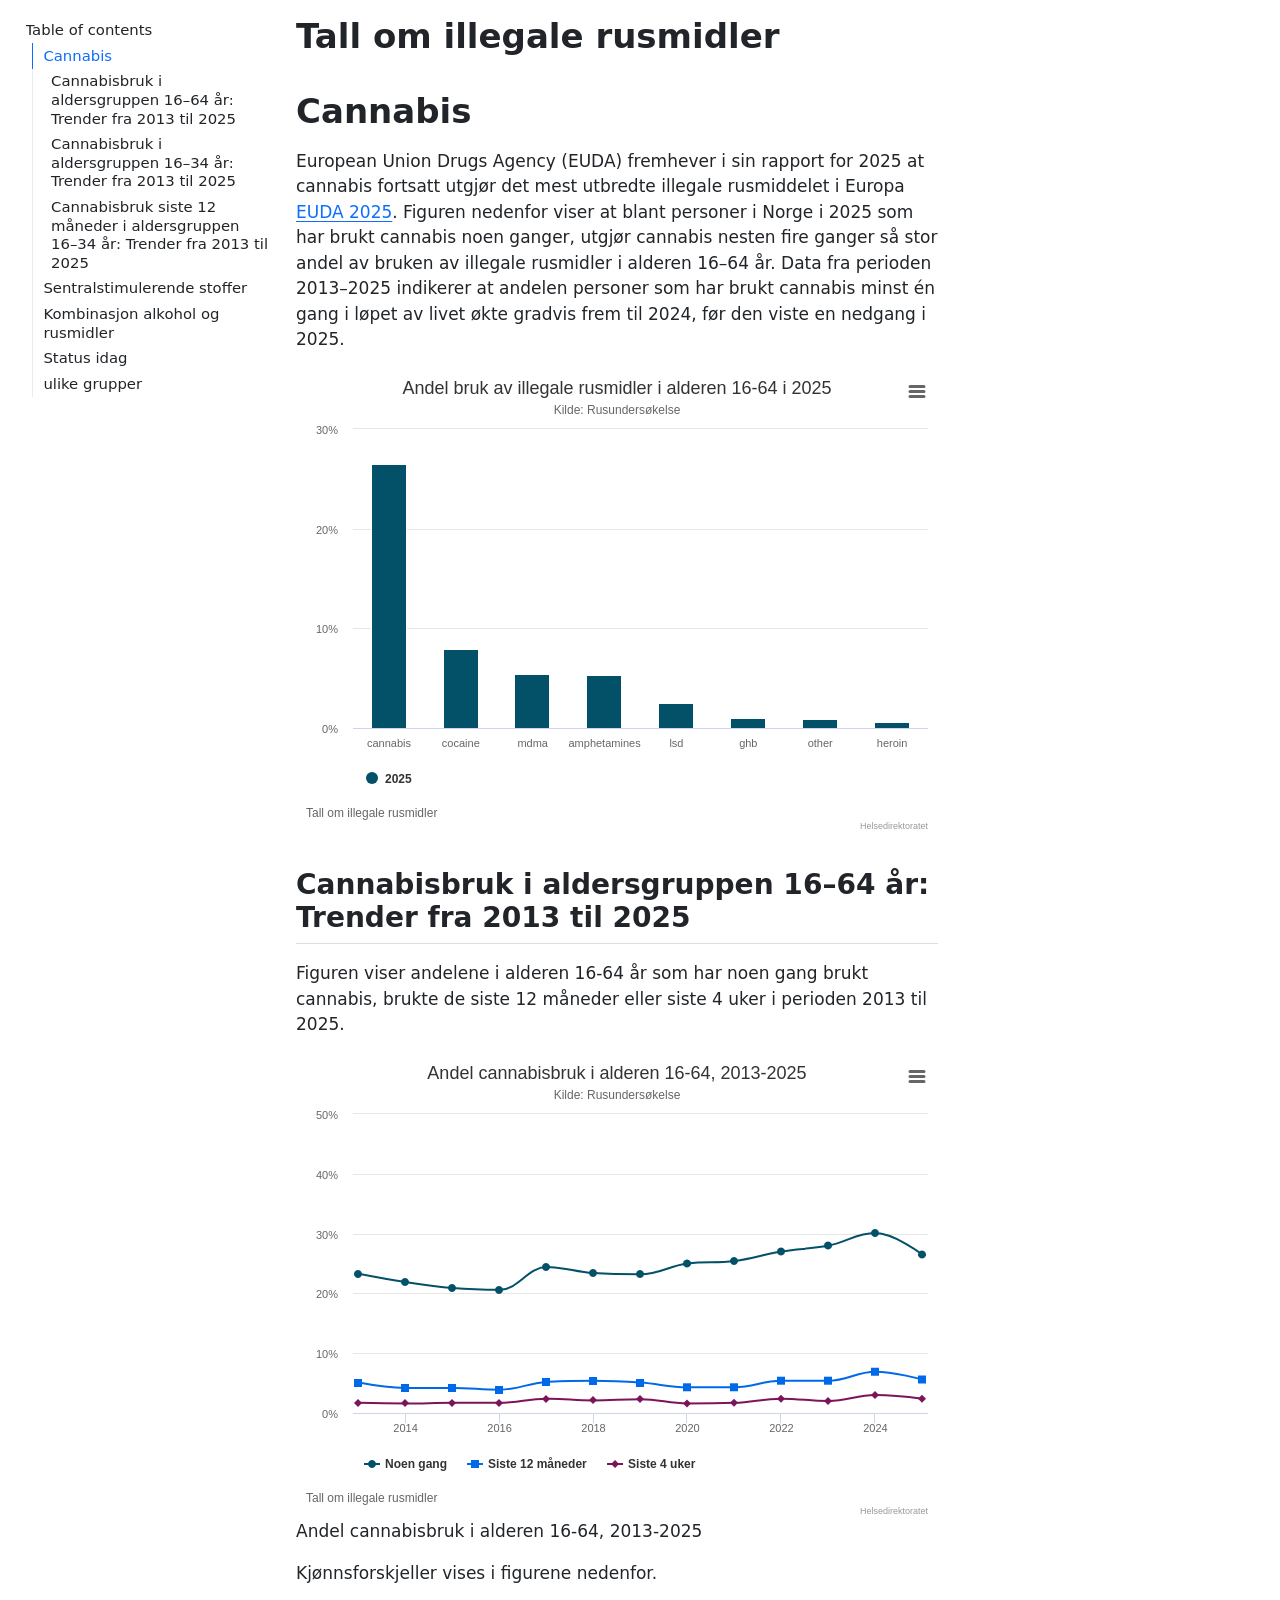
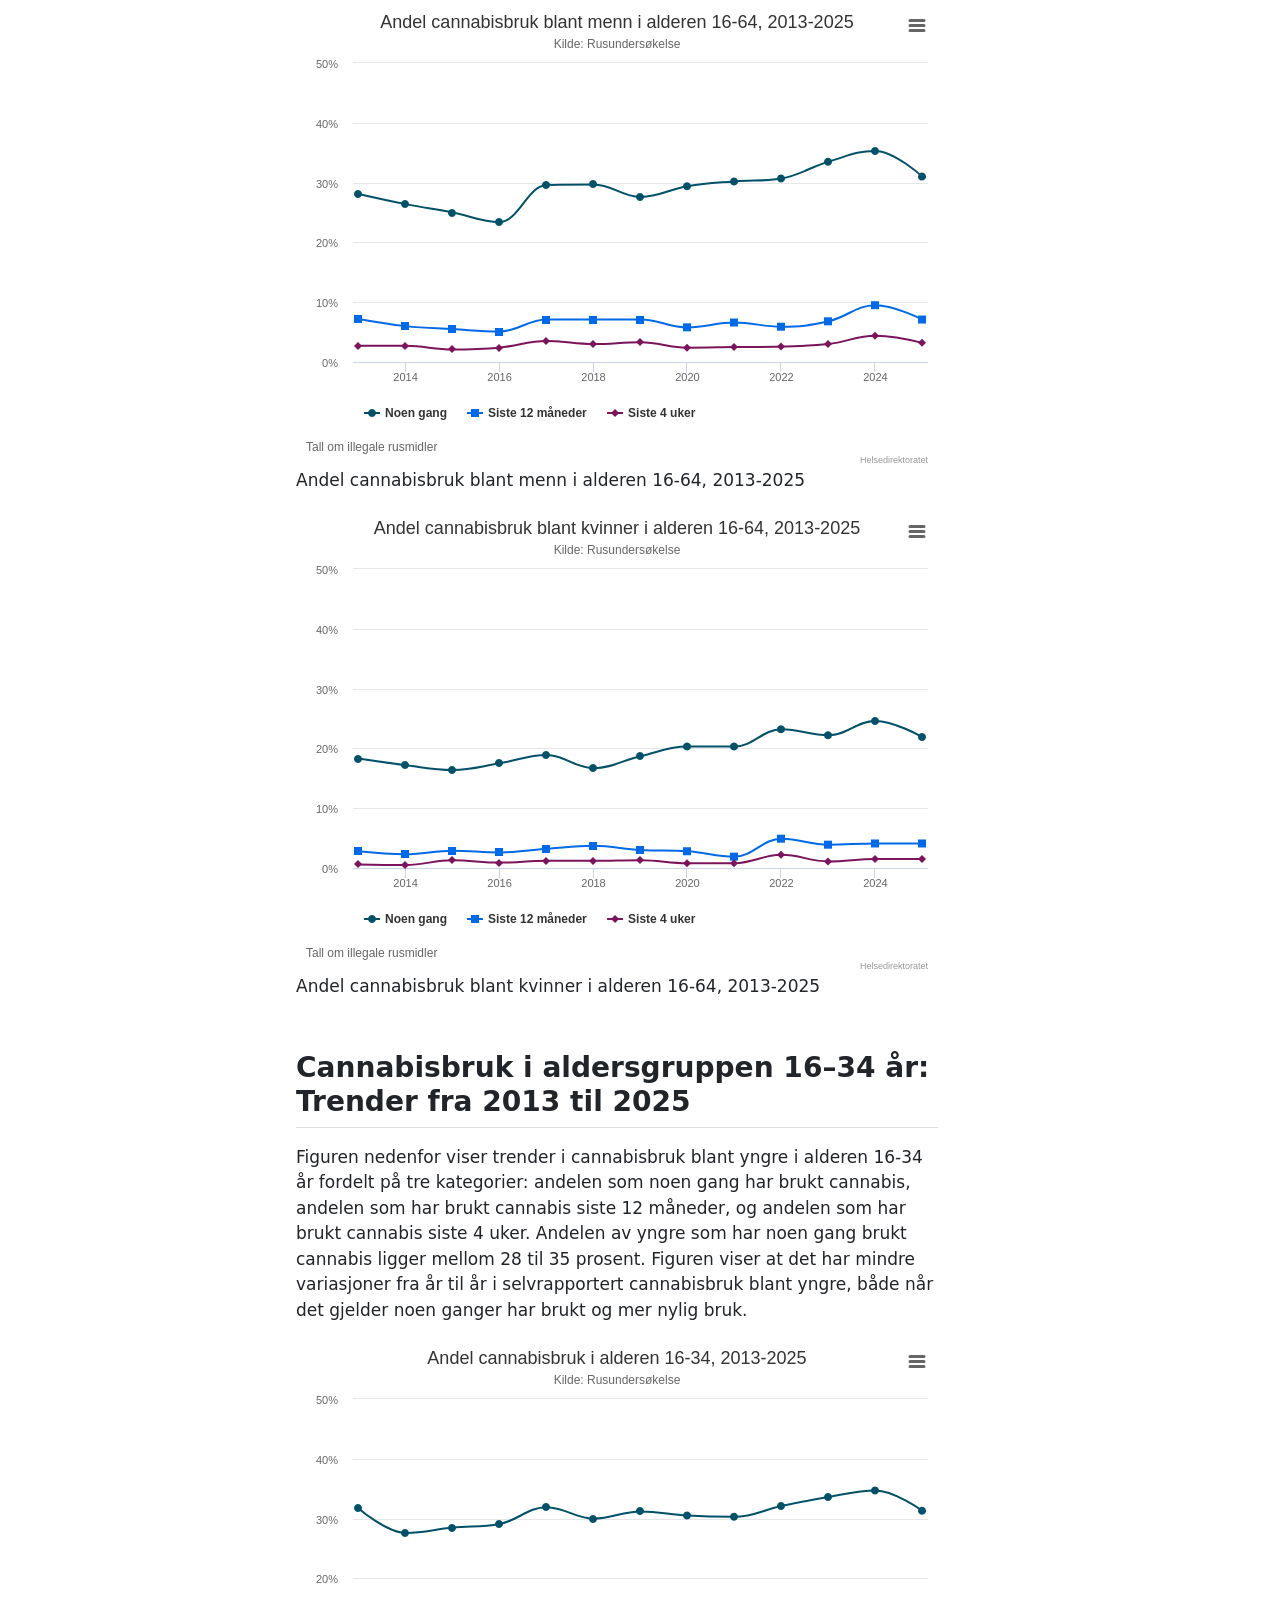
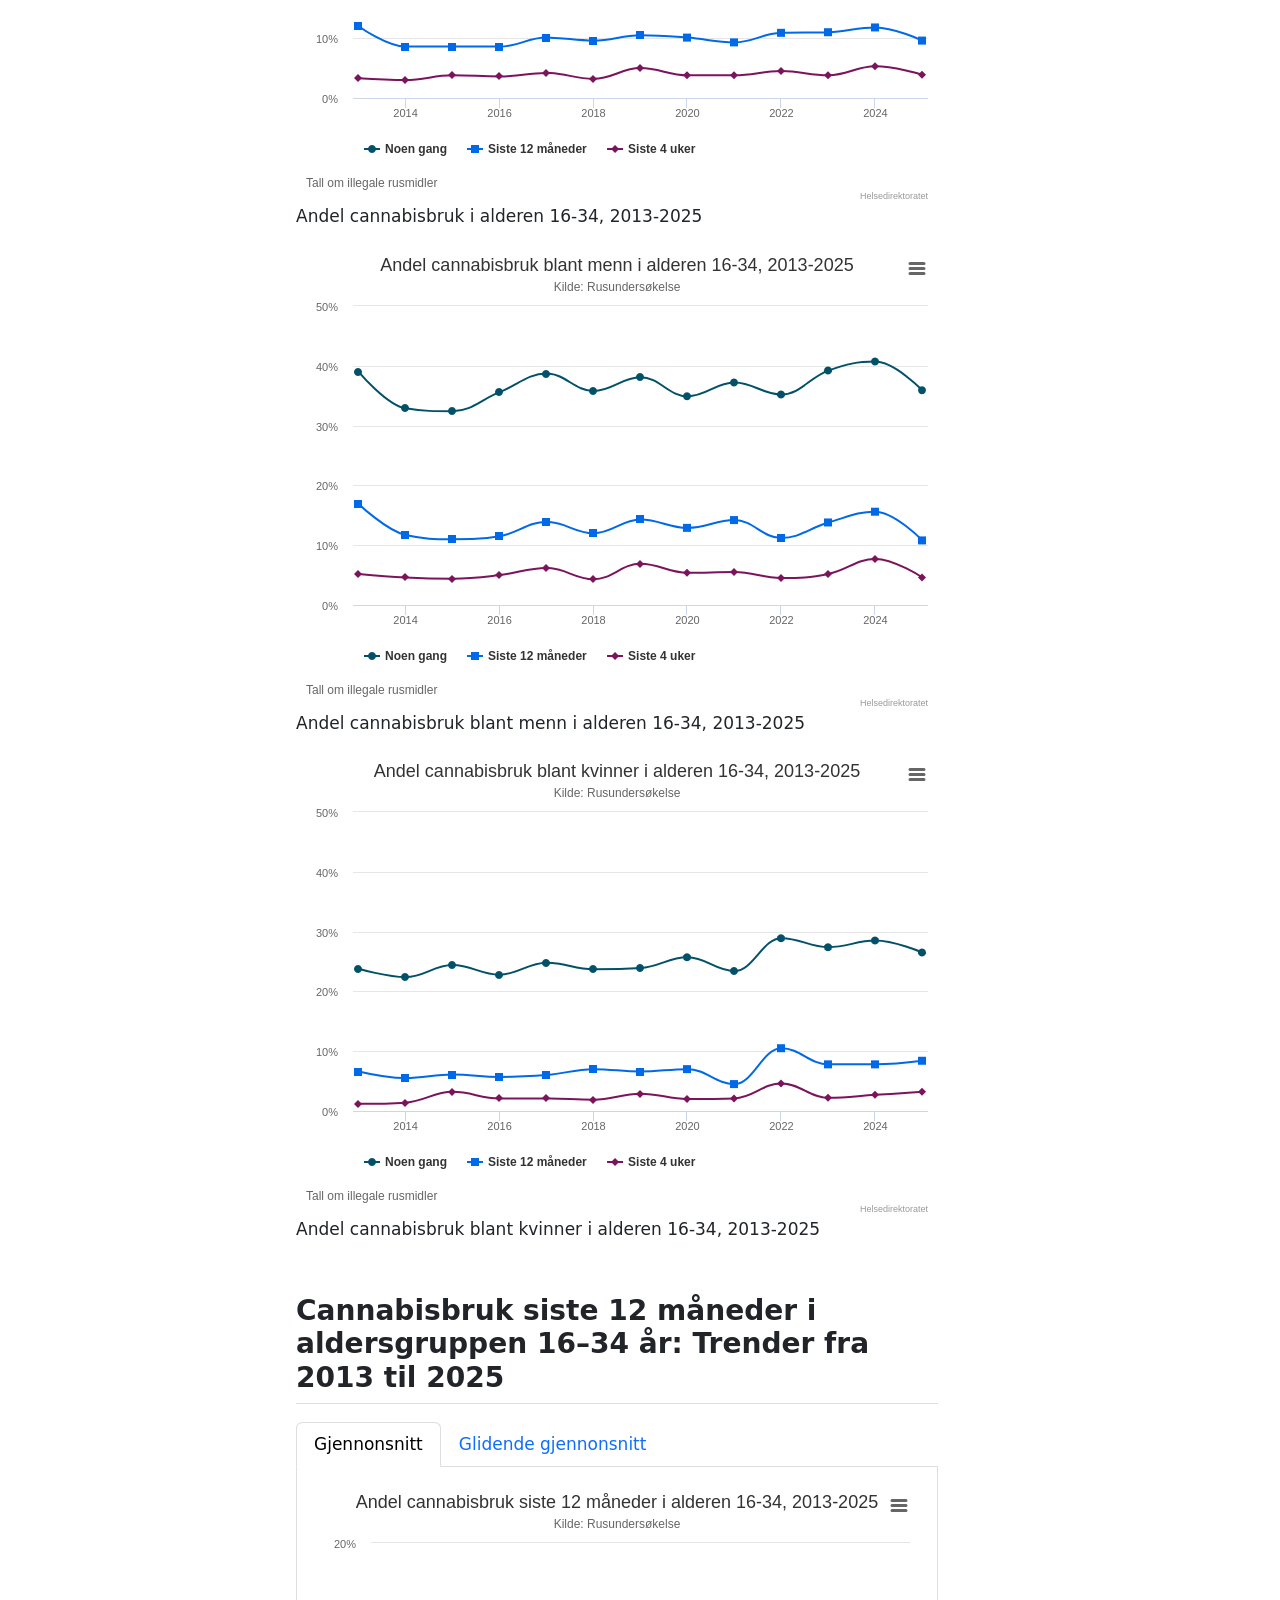
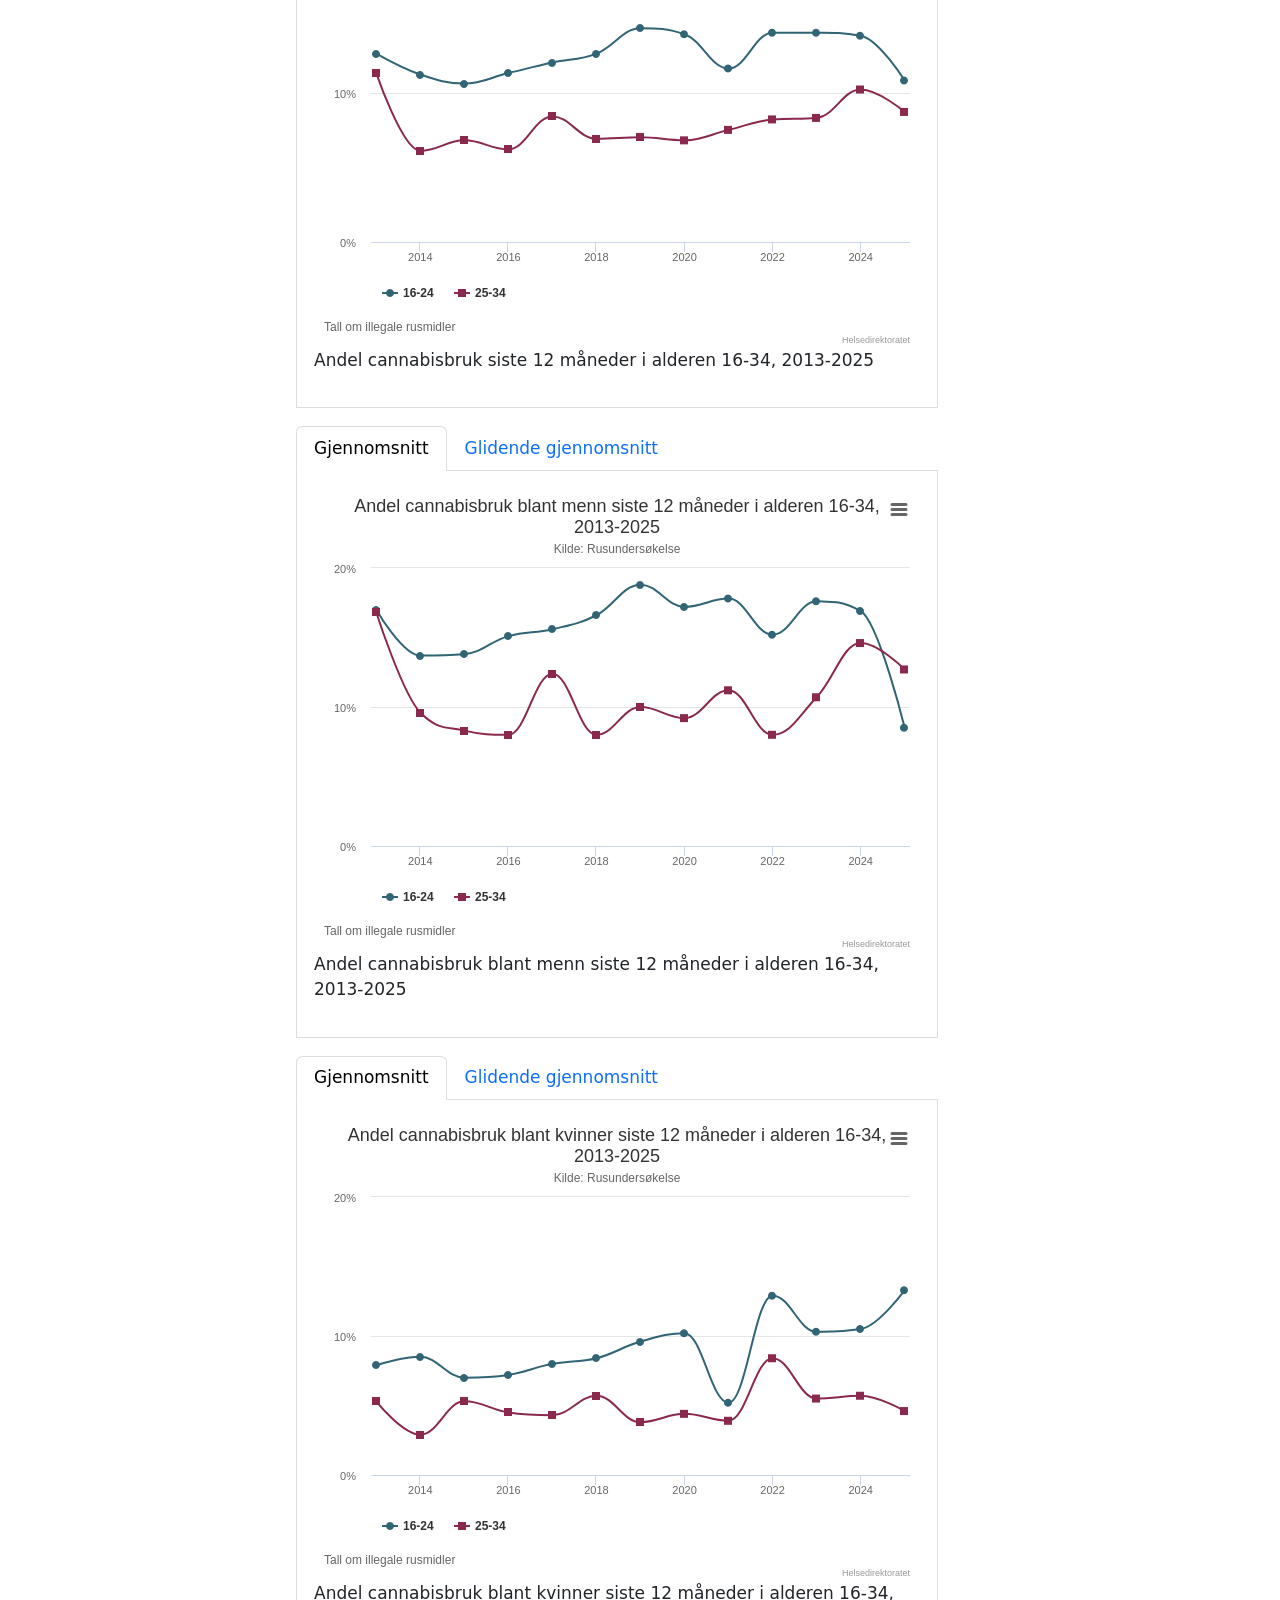
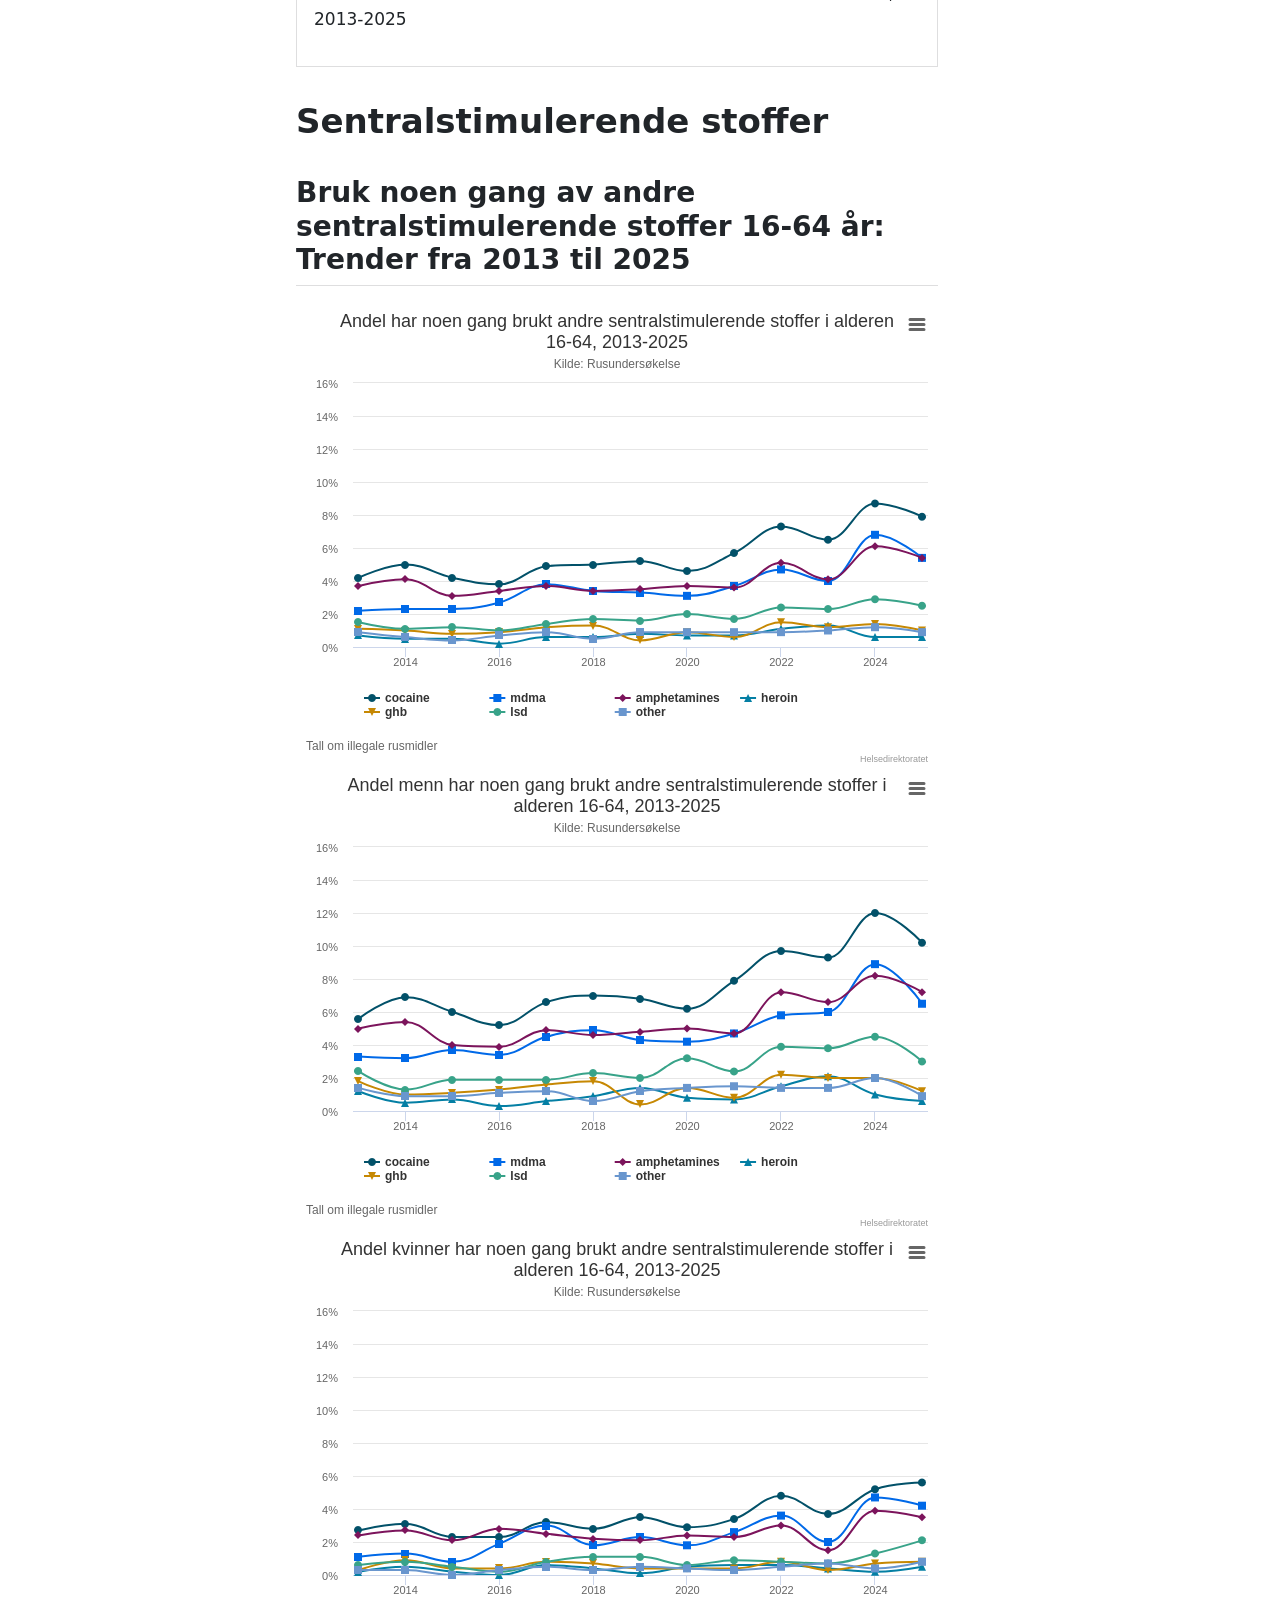
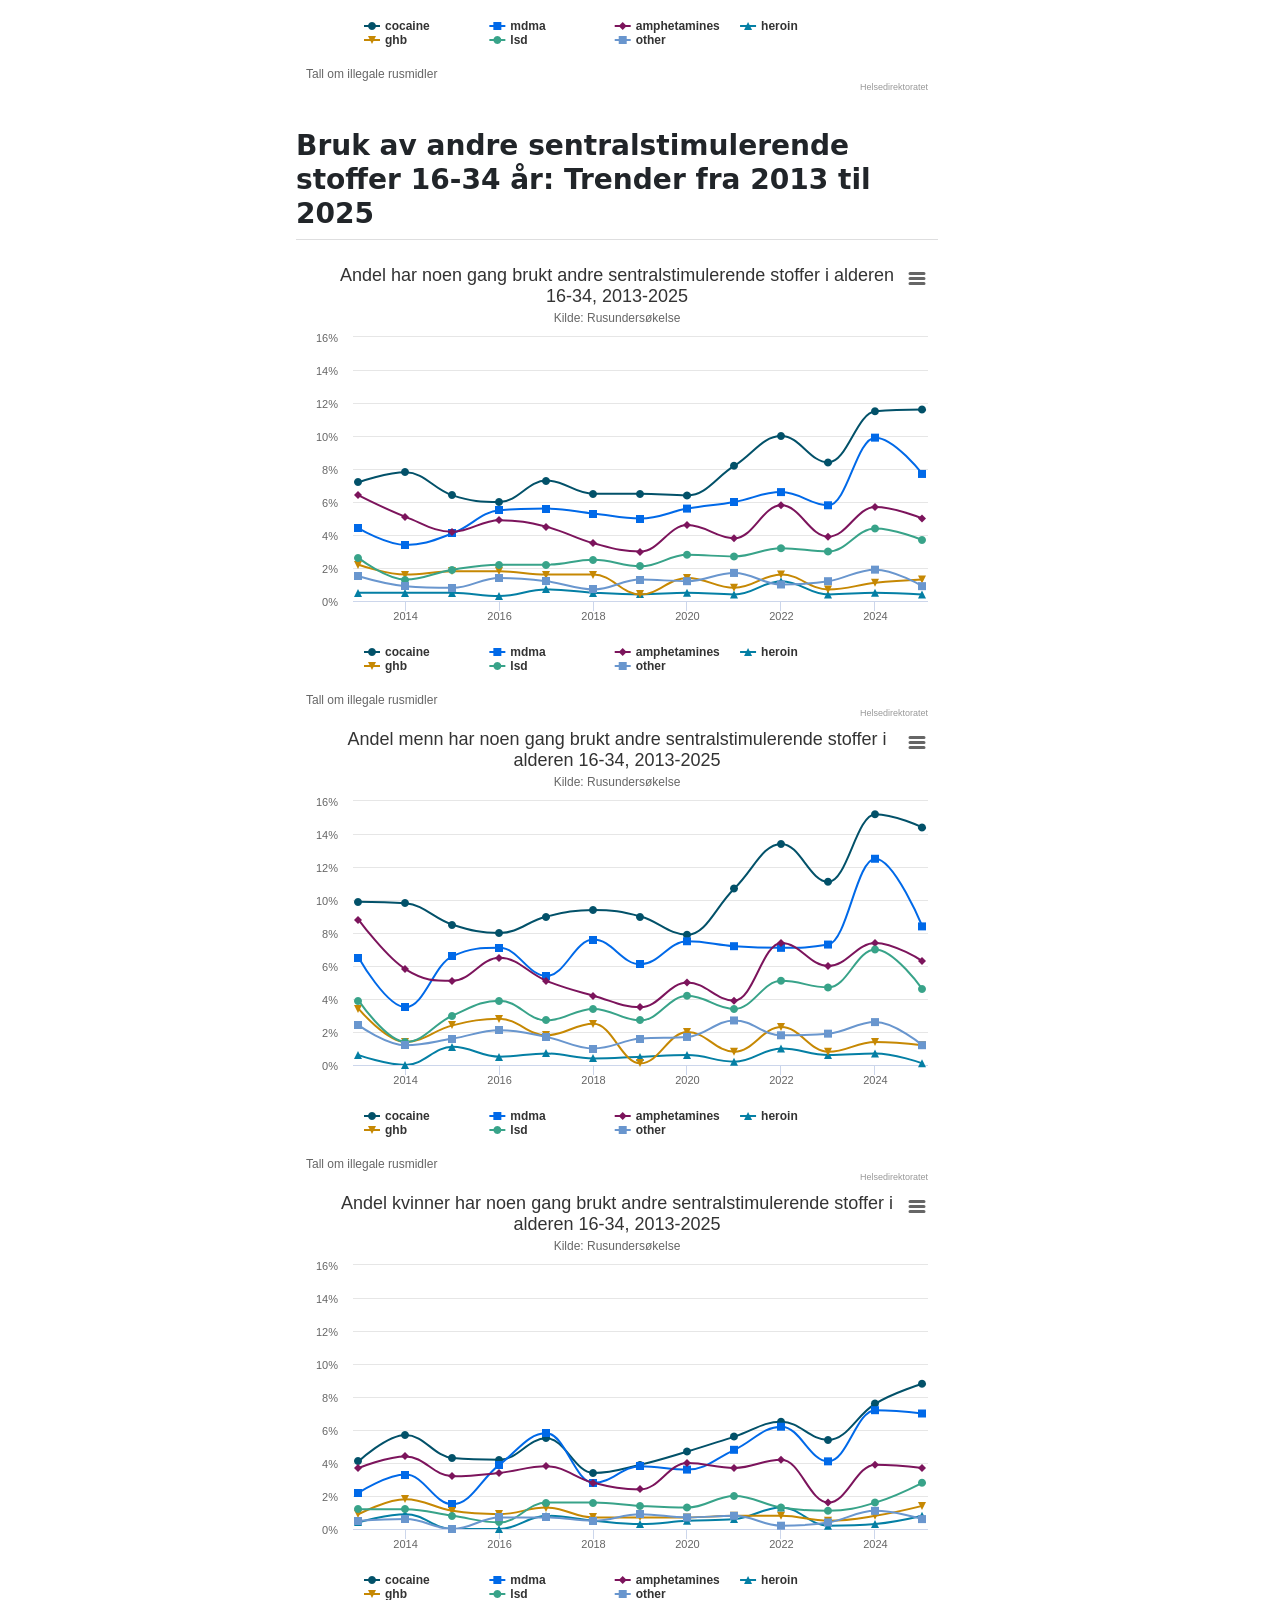
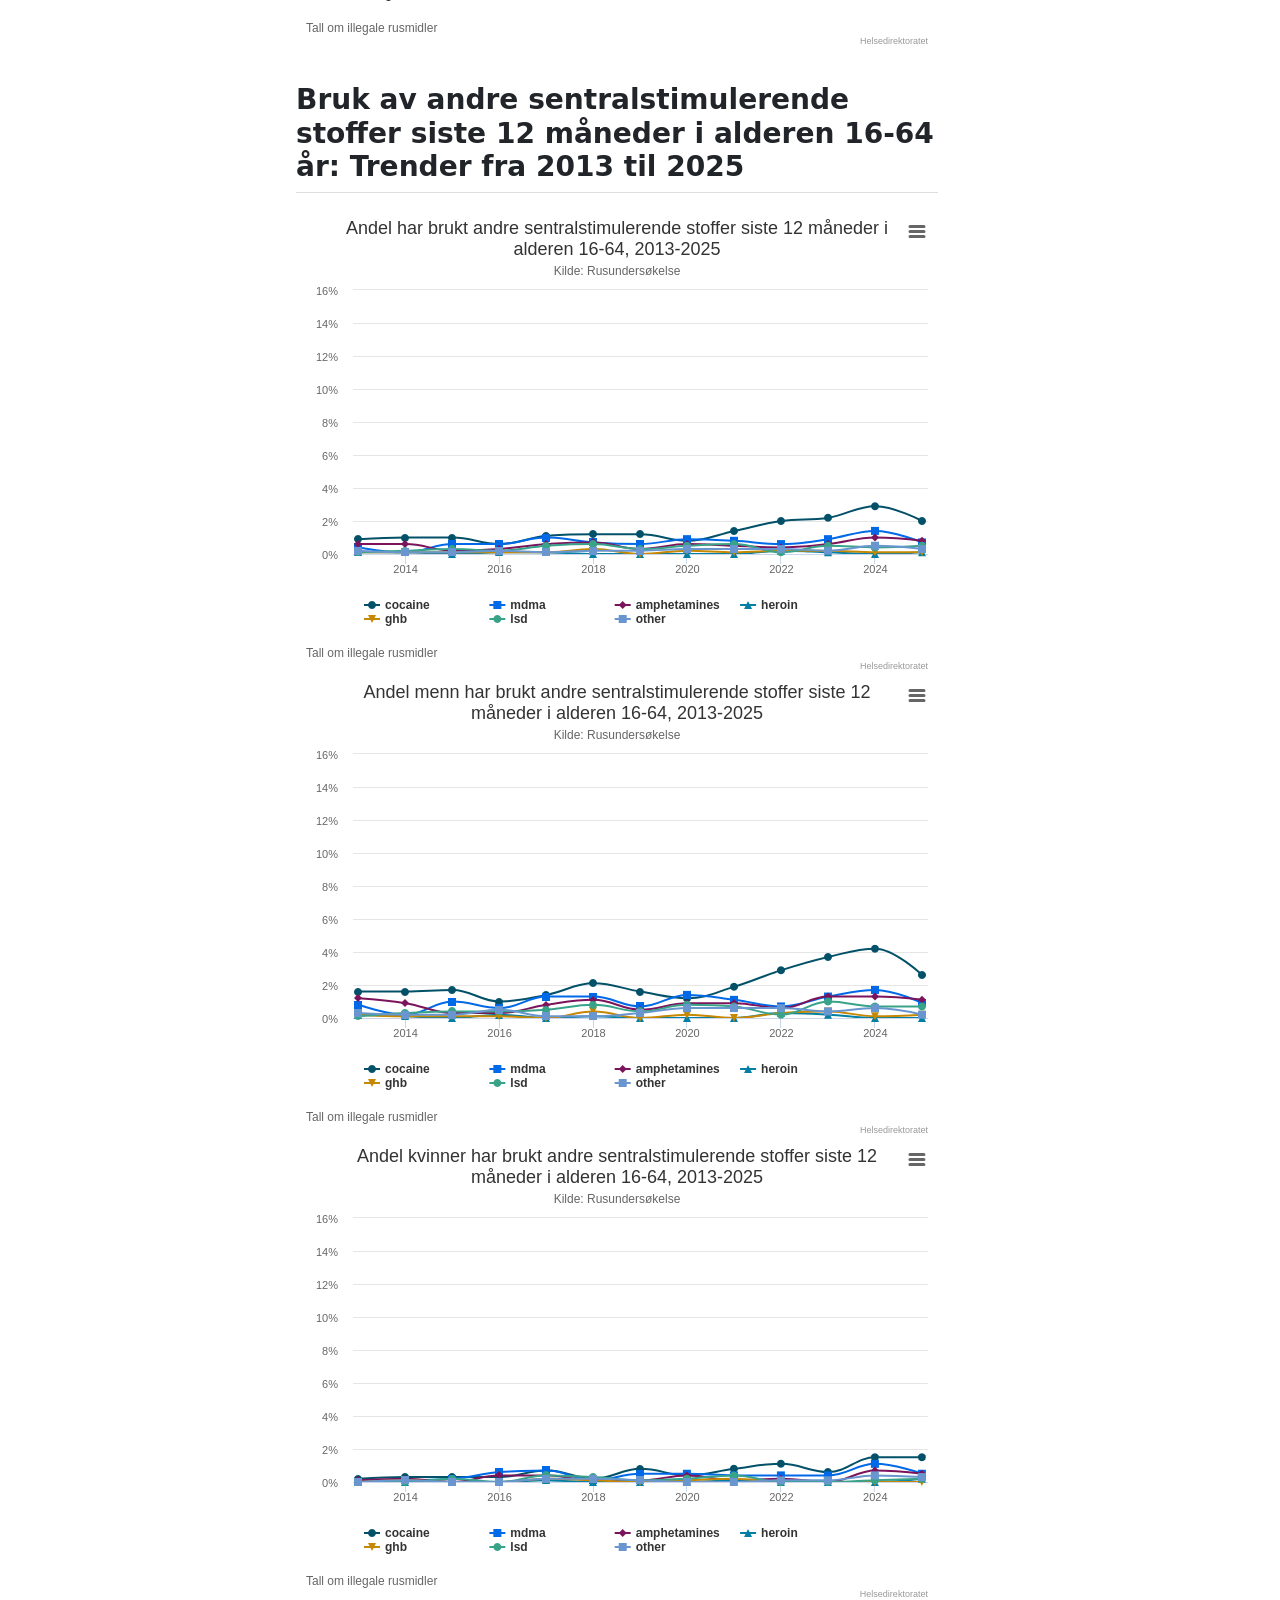
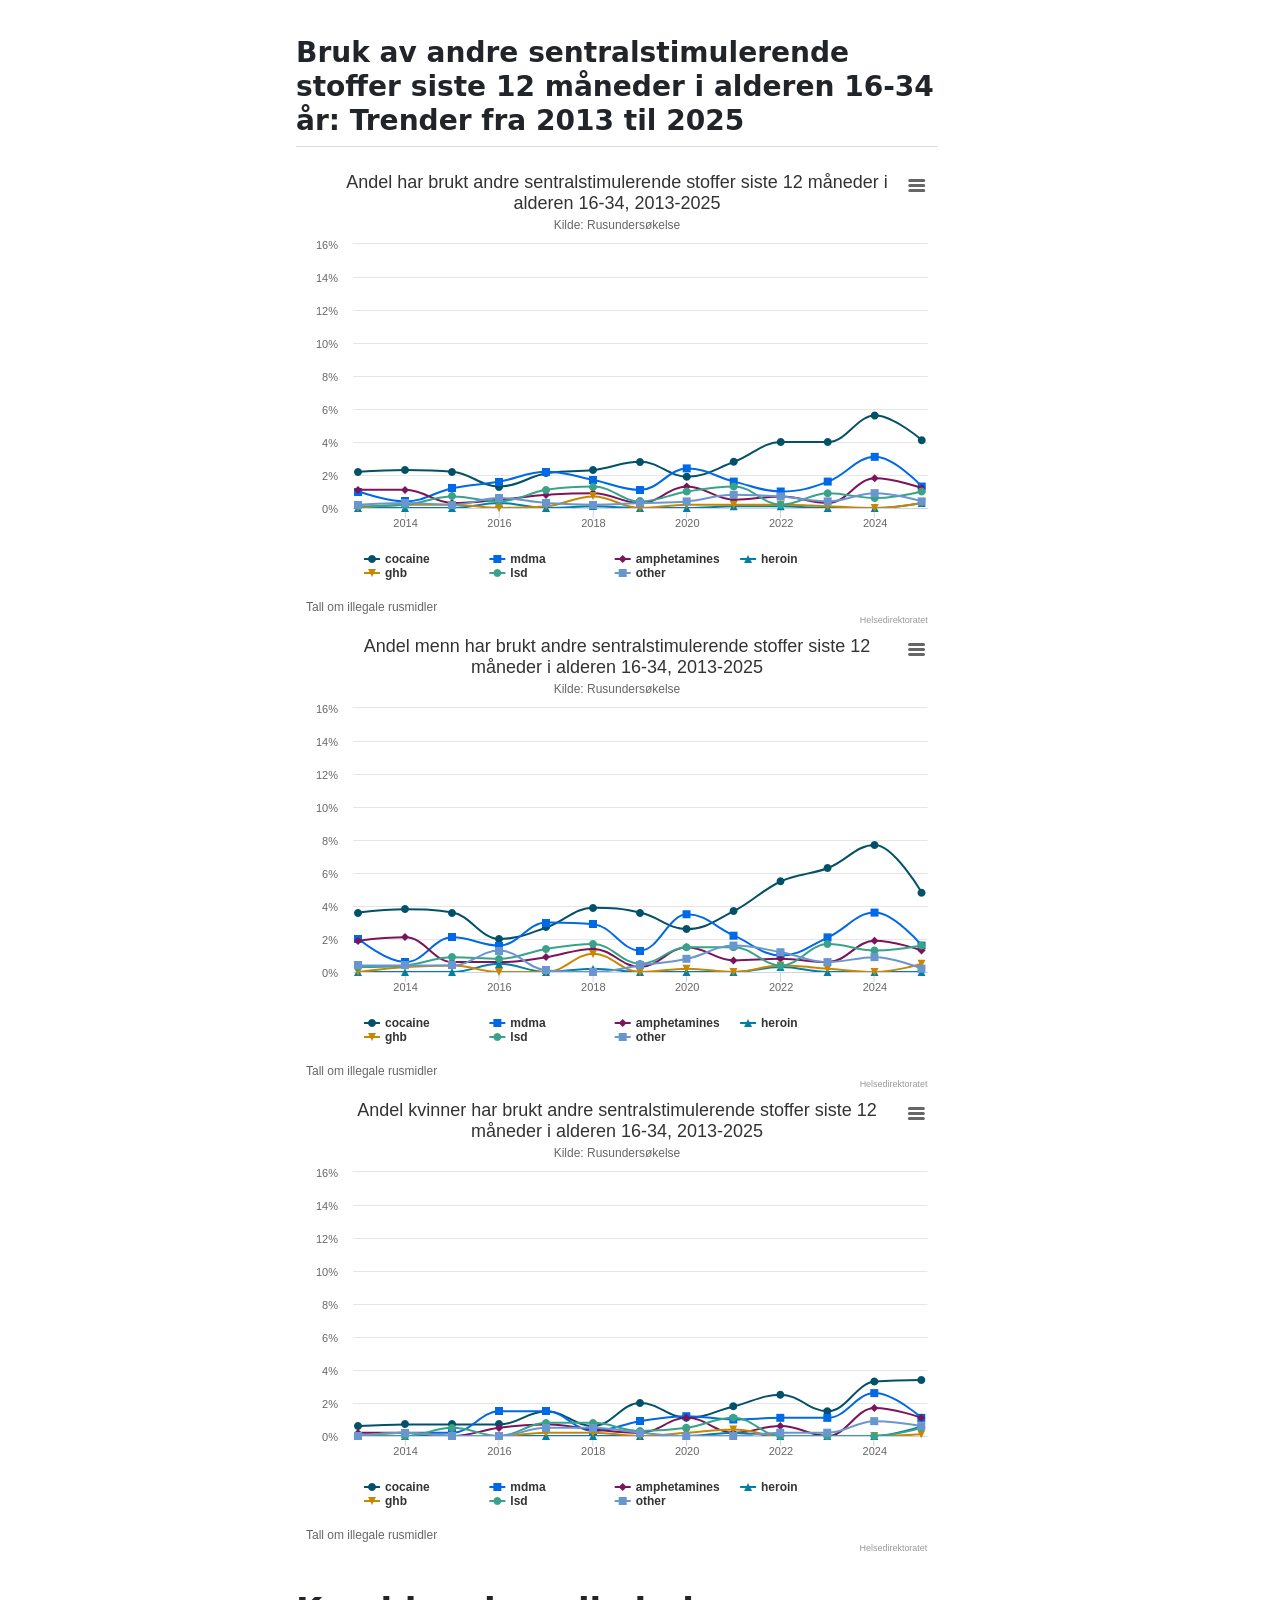
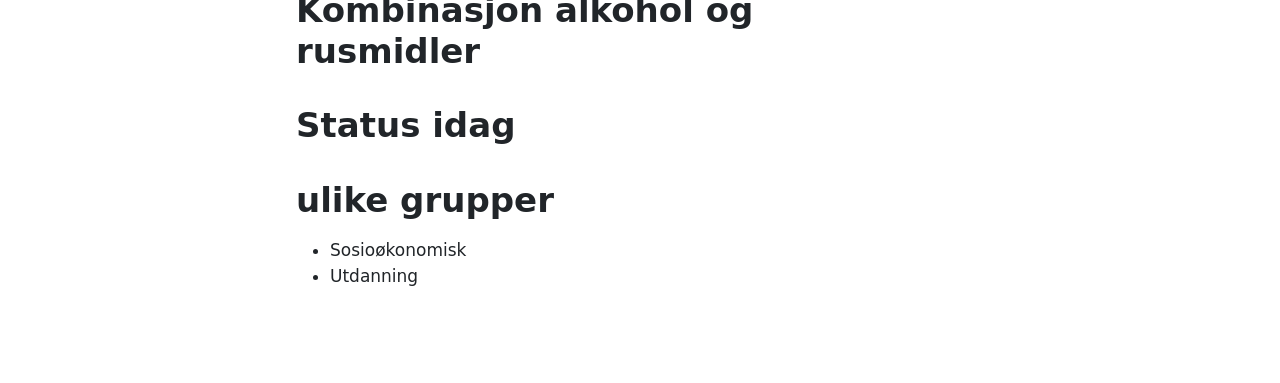
==== commit 528c1489: "Pub: Update publication" ====
--- a/docs/rapport2025.html
+++ b/docs/rapport2025.html
@@ -182,28 +182,35 @@
 
 <section id="cannabis" class="level1">
 <h1>Cannabis</h1>
+<p>European Union Drugs Agency (EUDA) fremhever i sin rapport for 2025 at cannabis fortsatt utgjør det mest utbredte illegale rusmiddelet i Europa <a href="https://www.euda.europa.eu/publications/european-drug-report/2025_en">EUDA 2025</a>. Figuren nedenfor viser at blant personer i Norge i 2025 som har brukt cannabis noen ganger, utgjør cannabis nesten fire ganger så stor andel av bruken av illegale rusmidler i alderen 16–64 år. Data fra perioden 2013–2025 indikerer at andelen personer som har brukt cannabis minst én gang i løpet av livet økte gradvis frem til 2024, før den viste en nedgang i 2025.</p>
+<div class="cell">
+<div class="cell-output-display">
+<div class="highchart html-widget html-fill-item" id="htmlwidget-a49002c1d5cf532501d6" style="width:100%;height:464px;"></div>
+<script type="application/json" data-for="htmlwidget-a49002c1d5cf532501d6">{"x":{"hc_opts":{"chart":{"reflow":true,"inverted":false},"title":{"text":"Andel bruk av illegale rusmidler i alderen 16-64 i 2025"},"yAxis":{"title":{"text":" "},"labels":{"format":"{value}%"},"tickInterval":10,"min":0,"max":30},"credits":{"enabled":true,"text":"Helsedirektoratet","href":"https://www.helsedirektoratet.no/"},"exporting":{"enabled":true,"accessibility":{"enabled":true},"filename":"tall-om-alkohol"},"boost":{"enabled":false},"plotOptions":{"series":{"label":{"enabled":false},"turboThreshold":0},"treemap":{"layoutAlgorithm":"squarified"}},"xAxis":{"title":{"text":" "},"categories":["cannabis","cocaine","mdma","amphetamines","lsd","ghb","other","heroin"],"tickInterval":1,"labels":{"step":1}},"subtitle":{"text":"Kilde: Rusundersøkelse"},"tooltip":{"useHTML":true,"shared":true,"headerFormat":"<span style=\"font-size: 14px; font-weight: bold;\">{point.key}<\/span><br/>","pointFormat":"<span style=\"color:{series.color}\">●<\/span> <span style=\"color:black\">{series.name}<\/span>: <b>{point.n_level} ({point.y}%)<\/b><br/>"},"caption":{"text":"Tall om illegale rusmidler"},"legend":{"align":"left","verticalAlign":"bottom","layout":"horizontal","x":50,"y":0},"series":[{"group":"group","data":[{"year":2025,"outcome_level":1,"percentage":26.5,"calculation_type":"weighted","n_total":3729,"n_level":1019,"sum_weights":3549428.269641974,"ci_lower":24.8,"ci_upper":28.3,"substance":"cannabis","x_index":0,"x":0,"y":26.5},{"year":2025,"outcome_level":1,"percentage":7.9,"calculation_type":"weighted","n_total":3729,"n_level":291,"sum_weights":3549428.269641974,"ci_lower":6.9,"ci_upper":9,"substance":"cocaine","x_index":1,"x":1,"y":7.9},{"year":2025,"outcome_level":1,"percentage":5.4,"calculation_type":"weighted","n_total":3729,"n_level":198,"sum_weights":3549428.269641974,"ci_lower":4.5,"ci_upper":6.2,"substance":"mdma","x_index":2,"x":2,"y":5.4},{"year":2025,"outcome_level":1,"percentage":5.3,"calculation_type":"weighted","n_total":3729,"n_level":180,"sum_weights":3549428.269641974,"ci_lower":4.5,"ci_upper":6.2,"substance":"amphetamines","x_index":3,"x":3,"y":5.3},{"year":2025,"outcome_level":1,"percentage":2.5,"calculation_type":"weighted","n_total":3729,"n_level":90,"sum_weights":3549428.269641974,"ci_lower":1.9,"ci_upper":3.2,"substance":"lsd","x_index":4,"x":4,"y":2.5},{"year":2025,"outcome_level":1,"percentage":1,"calculation_type":"weighted","n_total":3729,"n_level":31,"sum_weights":3549428.269641974,"ci_lower":0.6,"ci_upper":1.4,"substance":"ghb","x_index":5,"x":5,"y":1},{"year":2025,"outcome_level":1,"percentage":0.9,"calculation_type":"weighted","n_total":3729,"n_level":29,"sum_weights":3549428.269641974,"ci_lower":0.5,"ci_upper":1.2,"substance":"other","x_index":6,"x":6,"y":0.9},{"year":2025,"outcome_level":1,"percentage":0.6,"calculation_type":"weighted","n_total":3729,"n_level":20,"sum_weights":3549428.269641974,"ci_lower":0.3,"ci_upper":0.9,"substance":"heroin","x_index":7,"x":7,"y":0.6}],"type":"column","name":2025,"color":"#025169","states":{"hover":{"brightness":0.2}},"point":{"events":{"mouseOver":"function() {\n                var chart = this.series.chart;\n                var categoryIndex = this.x;\n                chart.xAxis[0].removePlotBand('hover-band');\n                chart.xAxis[0].addPlotBand({\n                  id: 'hover-band',\n                  from: categoryIndex - 0.4,\n                  to: categoryIndex + 0.4,\n                  color: 'rgba(204, 211, 255, 0.25)',\n                  zIndex: 0\n                });\n              }","mouseOut":"function() {\n                var chart = this.series.chart;\n                chart.xAxis[0].removePlotBand('hover-band');\n              }"}}}]},"theme":{"chart":{"backgroundColor":"transparent"},"colors":["#7cb5ec","#434348","#90ed7d","#f7a35c","#8085e9","#f15c80","#e4d354","#2b908f","#f45b5b","#91e8e1"]},"conf_opts":{"global":{"Date":null,"VMLRadialGradientURL":"http =//code.highcharts.com/list(version)/gfx/vml-radial-gradient.png","canvasToolsURL":"http =//code.highcharts.com/list(version)/modules/canvas-tools.js","getTimezoneOffset":null,"timezoneOffset":0,"useUTC":true},"lang":{"contextButtonTitle":"Chart context menu","decimalPoint":".","downloadCSV":"Download CSV","downloadJPEG":"Download JPEG image","downloadPDF":"Download PDF document","downloadPNG":"Download PNG image","downloadSVG":"Download SVG vector image","downloadXLS":"Download XLS","drillUpText":"◁ Back to {series.name}","exitFullscreen":"Exit from full screen","exportData":{"annotationHeader":"Annotations","categoryDatetimeHeader":"DateTime","categoryHeader":"Category"},"hideData":"Hide data table","invalidDate":null,"loading":"Loading...","months":["January","February","March","April","May","June","July","August","September","October","November","December"],"noData":"No data to display","numericSymbolMagnitude":1000,"numericSymbols":["k","M","G","T","P","E"],"printChart":"Print chart","resetZoom":"Reset zoom","resetZoomTitle":"Reset zoom level 1:1","shortMonths":["Jan","Feb","Mar","Apr","May","Jun","Jul","Aug","Sep","Oct","Nov","Dec"],"shortWeekdays":["Sat","Sun","Mon","Tue","Wed","Thu","Fri"],"thousandsSep":" ","viewData":"View data table","viewFullscreen":"View in full screen","weekdays":["Sunday","Monday","Tuesday","Wednesday","Thursday","Friday","Saturday"]}},"type":"chart","fonts":[],"debug":false},"evals":["hc_opts.series.0.point.events.mouseOver","hc_opts.series.0.point.events.mouseOut"],"jsHooks":[]}</script>
+</div>
+</div>
 <section id="cannabisbruk-i-aldersgruppen-1664-år-trender-fra-2013-til-2025" class="level2">
 <h2 class="anchored" data-anchor-id="cannabisbruk-i-aldersgruppen-1664-år-trender-fra-2013-til-2025">Cannabisbruk i aldersgruppen 16–64 år: Trender fra 2013 til 2025</h2>
 <p>Figuren viser andelene i alderen 16-64 år som har noen gang brukt cannabis, brukte de siste 12 måneder eller siste 4 uker i perioden 2013 til 2025.</p>
 <div class="cell">
 <div class="cell-output-display">
-<div class="highchart html-widget html-fill-item" id="htmlwidget-ca7ca191706bc375a138" style="width:100%;height:464px;"></div>
-<script type="application/json" data-for="htmlwidget-ca7ca191706bc375a138">{"x":{"hc_opts":{"chart":{"reflow":true,"inverted":false},"title":{"text":"Andel cannabisbruk i alderen 16-64, 2013-2025 "},"yAxis":{"title":{"text":" "},"labels":{"format":"{value}%"},"tickInterval":10,"min":0,"max":50},"credits":{"enabled":true,"text":"Helsedirektoratet","href":"https://www.helsedirektoratet.no/"},"exporting":{"enabled":true,"accessibility":{"enabled":true},"filename":"tall-om-alkohol"},"boost":{"enabled":false},"plotOptions":{"series":{"label":{"enabled":false},"turboThreshold":0},"treemap":{"layoutAlgorithm":"squarified"}},"xAxis":{"title":{"text":" "},"labels":{"step":1}},"subtitle":{"text":"Kilde: Rusundersøkelse"},"tooltip":{"useHTML":true,"shared":true,"headerFormat":"<span style=\"font-size: 14px; font-weight: bold;\">{point.key}<\/span><br/>","pointFormat":"<span style=\"color:{series.color}\">●<\/span> <span style=\"color:black\">{series.name}<\/span>: <b>{point.n_level} ({point.y}%)<\/b><br/>"},"caption":{"text":"Tall om illegale rusmidler"},"legend":{"align":"left","verticalAlign":"bottom","layout":"horizontal","x":50,"y":0},"series":[{"group":"group","data":[{"year":2013,"outcome_level":1,"percentage":23.3,"calculation_type":"weighted","n_total":1784,"n_level":411,"sum_weights":1796.584835909597,"ci_lower":21.2,"ci_upper":25.3,"grp":"Noen gang","x":2013,"y":23.3},{"year":2014,"outcome_level":1,"percentage":21.9,"calculation_type":"weighted","n_total":1784,"n_level":393,"sum_weights":1793.279554554838,"ci_lower":19.9,"ci_upper":24,"grp":"Noen gang","x":2014,"y":21.9},{"year":2015,"outcome_level":1,"percentage":20.9,"calculation_type":"weighted","n_total":1935,"n_level":415,"sum_weights":1885.547589711514,"ci_lower":18.9,"ci_upper":22.8,"grp":"Noen gang","x":2015,"y":20.9},{"year":2016,"outcome_level":1,"percentage":20.6,"calculation_type":"weighted","n_total":1791,"n_level":375,"sum_weights":1733.991972468595,"ci_lower":18.5,"ci_upper":22.6,"grp":"Noen gang","x":2016,"y":20.6},{"year":2017,"outcome_level":1,"percentage":24.4,"calculation_type":"weighted","n_total":1876,"n_level":452,"sum_weights":1829.381868321395,"ci_lower":22.3,"ci_upper":26.5,"grp":"Noen gang","x":2017,"y":24.4},{"year":2018,"outcome_level":1,"percentage":23.4,"calculation_type":"weighted","n_total":1907,"n_level":465,"sum_weights":1819.837825681237,"ci_lower":21.4,"ci_upper":25.4,"grp":"Noen gang","x":2018,"y":23.4},{"year":2019,"outcome_level":1,"percentage":23.2,"calculation_type":"weighted","n_total":1839,"n_level":461,"sum_weights":1785.997628994731,"ci_lower":21.2,"ci_upper":25.3,"grp":"Noen gang","x":2019,"y":23.2},{"year":2020,"outcome_level":1,"percentage":25,"calculation_type":"weighted","n_total":1887,"n_level":494,"sum_weights":1815.978021338797,"ci_lower":22.9,"ci_upper":27,"grp":"Noen gang","x":2020,"y":25},{"year":2021,"outcome_level":1,"percentage":25.4,"calculation_type":"weighted","n_total":1869,"n_level":492,"sum_weights":1805.48225484796,"ci_lower":23.3,"ci_upper":27.5,"grp":"Noen gang","x":2021,"y":25.4},{"year":2022,"outcome_level":1,"percentage":27,"calculation_type":"weighted","n_total":1649,"n_level":458,"sum_weights":1595.162958927643,"ci_lower":24.8,"ci_upper":29.3,"grp":"Noen gang","x":2022,"y":27},{"year":2023,"outcome_level":1,"percentage":28,"calculation_type":"weighted","n_total":1793,"n_level":521,"sum_weights":1721.998563749171,"ci_lower":25.8,"ci_upper":30.2,"grp":"Noen gang","x":2023,"y":28},{"year":2024,"outcome_level":1,"percentage":30.1,"calculation_type":"weighted","n_total":3980,"n_level":1199,"sum_weights":3988.923000651776,"ci_lower":28.6,"ci_upper":31.5,"grp":"Noen gang","x":2024,"y":30.1},{"year":2025,"outcome_level":1,"percentage":26.5,"calculation_type":"weighted","n_total":3726,"n_level":1019,"sum_weights":3547055.926090073,"ci_lower":24.8,"ci_upper":28.3,"grp":"Noen gang","x":2025,"y":26.5}],"type":"spline","name":"Noen gang","marker":{"symbol":"circle","enabled":true,"radius":4},"color":"#025169","lineWidth":2,"states":{"hover":{"lineWidth":3}},"point":{"events":{"mouseOver":"function() {\n                var chart = this.series.chart;\n                var categoryIndex = this.x;\n                chart.xAxis[0].removePlotBand('hover-band');\n                chart.xAxis[0].addPlotBand({\n                  id: 'hover-band',\n                  from: categoryIndex - 0.4,\n                  to: categoryIndex + 0.4,\n                  color: 'rgba(204, 211, 255, 0.25)',\n                  zIndex: 0\n                });\n              }","mouseOut":"function() {\n                var chart = this.series.chart;\n                chart.xAxis[0].removePlotBand('hover-band');\n              }"}}},{"group":"group","data":[{"year":2013,"outcome_level":1,"percentage":5.1,"calculation_type":"weighted","n_total":1784,"n_level":105,"sum_weights":1796.584835909597,"ci_lower":4,"ci_upper":6.1,"grp":"Siste 12 måneder","x":2013,"y":5.1},{"year":2014,"outcome_level":1,"percentage":4.2,"calculation_type":"weighted","n_total":1784,"n_level":94,"sum_weights":1793.279554554838,"ci_lower":3.2,"ci_upper":5.2,"grp":"Siste 12 måneder","x":2014,"y":4.2},{"year":2015,"outcome_level":1,"percentage":4.2,"calculation_type":"weighted","n_total":1935,"n_level":105,"sum_weights":1885.547589711514,"ci_lower":3.3,"ci_upper":5.2,"grp":"Siste 12 måneder","x":2015,"y":4.2},{"year":2016,"outcome_level":1,"percentage":3.9,"calculation_type":"weighted","n_total":1791,"n_level":87,"sum_weights":1733.991972468595,"ci_lower":2.9,"ci_upper":4.9,"grp":"Siste 12 måneder","x":2016,"y":3.9},{"year":2017,"outcome_level":1,"percentage":5.2,"calculation_type":"weighted","n_total":1876,"n_level":113,"sum_weights":1829.381868321395,"ci_lower":4.1,"ci_upper":6.2,"grp":"Siste 12 måneder","x":2017,"y":5.2},{"year":2018,"outcome_level":1,"percentage":5.4,"calculation_type":"weighted","n_total":1907,"n_level":130,"sum_weights":1819.837825681237,"ci_lower":4.4,"ci_upper":6.5,"grp":"Siste 12 måneder","x":2018,"y":5.4},{"year":2019,"outcome_level":1,"percentage":5.1,"calculation_type":"weighted","n_total":1839,"n_level":125,"sum_weights":1785.997628994731,"ci_lower":4,"ci_upper":6.1,"grp":"Siste 12 måneder","x":2019,"y":5.1},{"year":2020,"outcome_level":1,"percentage":4.3,"calculation_type":"weighted","n_total":1887,"n_level":109,"sum_weights":1815.978021338797,"ci_lower":3.4,"ci_upper":5.3,"grp":"Siste 12 måneder","x":2020,"y":4.3},{"year":2021,"outcome_level":1,"percentage":4.3,"calculation_type":"weighted","n_total":1869,"n_level":102,"sum_weights":1805.48225484796,"ci_lower":3.3,"ci_upper":5.3,"grp":"Siste 12 måneder","x":2021,"y":4.3},{"year":2022,"outcome_level":1,"percentage":5.4,"calculation_type":"weighted","n_total":1649,"n_level":112,"sum_weights":1595.162958927643,"ci_lower":4.2,"ci_upper":6.6,"grp":"Siste 12 måneder","x":2022,"y":5.4},{"year":2023,"outcome_level":1,"percentage":5.4,"calculation_type":"weighted","n_total":1793,"n_level":123,"sum_weights":1721.998563749171,"ci_lower":4.3,"ci_upper":6.5,"grp":"Siste 12 måneder","x":2023,"y":5.4},{"year":2024,"outcome_level":1,"percentage":6.9,"calculation_type":"weighted","n_total":3980,"n_level":268,"sum_weights":3988.923000651776,"ci_lower":6.1,"ci_upper":7.7,"grp":"Siste 12 måneder","x":2024,"y":6.9},{"year":2025,"outcome_level":1,"percentage":5.6,"calculation_type":"weighted","n_total":3726,"n_level":202,"sum_weights":3547055.926090073,"ci_lower":4.7,"ci_upper":6.6,"grp":"Siste 12 måneder","x":2025,"y":5.6}],"type":"spline","name":"Siste 12 måneder","marker":{"symbol":"square","enabled":true,"radius":4},"color":"#0069E8","lineWidth":2,"states":{"hover":{"lineWidth":3}},"point":{"events":{"mouseOver":"function() {\n                var chart = this.series.chart;\n                var categoryIndex = this.x;\n                chart.xAxis[0].removePlotBand('hover-band');\n                chart.xAxis[0].addPlotBand({\n                  id: 'hover-band',\n                  from: categoryIndex - 0.4,\n                  to: categoryIndex + 0.4,\n                  color: 'rgba(204, 211, 255, 0.25)',\n                  zIndex: 0\n                });\n              }","mouseOut":"function() {\n                var chart = this.series.chart;\n                chart.xAxis[0].removePlotBand('hover-band');\n              }"}}},{"group":"group","data":[{"year":2013,"outcome_level":1,"percentage":1.7,"calculation_type":"weighted","n_total":1784,"n_level":31,"sum_weights":1796.584835909597,"ci_lower":1.1,"ci_upper":2.3,"grp":"Siste 4 uker","x":2013,"y":1.7},{"year":2014,"outcome_level":1,"percentage":1.6,"calculation_type":"weighted","n_total":1784,"n_level":35,"sum_weights":1793.279554554838,"ci_lower":1,"ci_upper":2.3,"grp":"Siste 4 uker","x":2014,"y":1.6},{"year":2015,"outcome_level":1,"percentage":1.7,"calculation_type":"weighted","n_total":1935,"n_level":42,"sum_weights":1885.547589711514,"ci_lower":1.1,"ci_upper":2.3,"grp":"Siste 4 uker","x":2015,"y":1.7},{"year":2016,"outcome_level":1,"percentage":1.7,"calculation_type":"weighted","n_total":1791,"n_level":36,"sum_weights":1733.991972468595,"ci_lower":1,"ci_upper":2.3,"grp":"Siste 4 uker","x":2016,"y":1.7},{"year":2017,"outcome_level":1,"percentage":2.4,"calculation_type":"weighted","n_total":1876,"n_level":49,"sum_weights":1829.381868321395,"ci_lower":1.6,"ci_upper":3.1,"grp":"Siste 4 uker","x":2017,"y":2.4},{"year":2018,"outcome_level":1,"percentage":2.1,"calculation_type":"weighted","n_total":1907,"n_level":47,"sum_weights":1819.837825681237,"ci_lower":1.4,"ci_upper":2.8,"grp":"Siste 4 uker","x":2018,"y":2.1},{"year":2019,"outcome_level":1,"percentage":2.3,"calculation_type":"weighted","n_total":1839,"n_level":55,"sum_weights":1785.997628994731,"ci_lower":1.6,"ci_upper":3.1,"grp":"Siste 4 uker","x":2019,"y":2.3},{"year":2020,"outcome_level":1,"percentage":1.6,"calculation_type":"weighted","n_total":1887,"n_level":39,"sum_weights":1815.978021338797,"ci_lower":1,"ci_upper":2.2,"grp":"Siste 4 uker","x":2020,"y":1.6},{"year":2021,"outcome_level":1,"percentage":1.7,"calculation_type":"weighted","n_total":1869,"n_level":42,"sum_weights":1805.48225484796,"ci_lower":1.1,"ci_upper":2.3,"grp":"Siste 4 uker","x":2021,"y":1.7},{"year":2022,"outcome_level":1,"percentage":2.4,"calculation_type":"weighted","n_total":1649,"n_level":46,"sum_weights":1595.162958927643,"ci_lower":1.6,"ci_upper":3.2,"grp":"Siste 4 uker","x":2022,"y":2.4},{"year":2023,"outcome_level":1,"percentage":2,"calculation_type":"weighted","n_total":1793,"n_level":45,"sum_weights":1721.998563749171,"ci_lower":1.3,"ci_upper":2.7,"grp":"Siste 4 uker","x":2023,"y":2},{"year":2024,"outcome_level":1,"percentage":3,"calculation_type":"weighted","n_total":3980,"n_level":113,"sum_weights":3988.923000651776,"ci_lower":2.4,"ci_upper":3.5,"grp":"Siste 4 uker","x":2024,"y":3},{"year":2025,"outcome_level":1,"percentage":2.4,"calculation_type":"weighted","n_total":3726,"n_level":82,"sum_weights":3547055.926090073,"ci_lower":1.8,"ci_upper":3,"grp":"Siste 4 uker","x":2025,"y":2.4}],"type":"spline","name":"Siste 4 uker","marker":{"symbol":"diamond","enabled":true,"radius":4},"color":"#7C145C","lineWidth":2,"states":{"hover":{"lineWidth":3}},"point":{"events":{"mouseOver":"function() {\n                var chart = this.series.chart;\n                var categoryIndex = this.x;\n                chart.xAxis[0].removePlotBand('hover-band');\n                chart.xAxis[0].addPlotBand({\n                  id: 'hover-band',\n                  from: categoryIndex - 0.4,\n                  to: categoryIndex + 0.4,\n                  color: 'rgba(204, 211, 255, 0.25)',\n                  zIndex: 0\n                });\n              }","mouseOut":"function() {\n                var chart = this.series.chart;\n                chart.xAxis[0].removePlotBand('hover-band');\n              }"}}}]},"theme":{"chart":{"backgroundColor":"transparent"},"colors":["#7cb5ec","#434348","#90ed7d","#f7a35c","#8085e9","#f15c80","#e4d354","#2b908f","#f45b5b","#91e8e1"]},"conf_opts":{"global":{"Date":null,"VMLRadialGradientURL":"http =//code.highcharts.com/list(version)/gfx/vml-radial-gradient.png","canvasToolsURL":"http =//code.highcharts.com/list(version)/modules/canvas-tools.js","getTimezoneOffset":null,"timezoneOffset":0,"useUTC":true},"lang":{"contextButtonTitle":"Chart context menu","decimalPoint":".","downloadCSV":"Download CSV","downloadJPEG":"Download JPEG image","downloadPDF":"Download PDF document","downloadPNG":"Download PNG image","downloadSVG":"Download SVG vector image","downloadXLS":"Download XLS","drillUpText":"◁ Back to {series.name}","exitFullscreen":"Exit from full screen","exportData":{"annotationHeader":"Annotations","categoryDatetimeHeader":"DateTime","categoryHeader":"Category"},"hideData":"Hide data table","invalidDate":null,"loading":"Loading...","months":["January","February","March","April","May","June","July","August","September","October","November","December"],"noData":"No data to display","numericSymbolMagnitude":1000,"numericSymbols":["k","M","G","T","P","E"],"printChart":"Print chart","resetZoom":"Reset zoom","resetZoomTitle":"Reset zoom level 1:1","shortMonths":["Jan","Feb","Mar","Apr","May","Jun","Jul","Aug","Sep","Oct","Nov","Dec"],"shortWeekdays":["Sat","Sun","Mon","Tue","Wed","Thu","Fri"],"thousandsSep":" ","viewData":"View data table","viewFullscreen":"View in full screen","weekdays":["Sunday","Monday","Tuesday","Wednesday","Thursday","Friday","Saturday"]}},"type":"chart","fonts":[],"debug":false},"evals":["hc_opts.series.0.point.events.mouseOver","hc_opts.series.0.point.events.mouseOut","hc_opts.series.1.point.events.mouseOver","hc_opts.series.1.point.events.mouseOut","hc_opts.series.2.point.events.mouseOver","hc_opts.series.2.point.events.mouseOut"],"jsHooks":[]}</script>
+<div class="highchart html-widget html-fill-item" id="htmlwidget-d620dcef942815cffb54" style="width:100%;height:464px;"></div>
+<script type="application/json" data-for="htmlwidget-d620dcef942815cffb54">{"x":{"hc_opts":{"chart":{"reflow":true,"inverted":false},"title":{"text":"Andel cannabisbruk i alderen 16-64, 2013-2025 "},"yAxis":{"title":{"text":" "},"labels":{"format":"{value}%"},"tickInterval":10,"min":0,"max":50},"credits":{"enabled":true,"text":"Helsedirektoratet","href":"https://www.helsedirektoratet.no/"},"exporting":{"enabled":true,"accessibility":{"enabled":true},"filename":"tall-om-alkohol"},"boost":{"enabled":false},"plotOptions":{"series":{"label":{"enabled":false},"turboThreshold":0},"treemap":{"layoutAlgorithm":"squarified"}},"xAxis":{"title":{"text":" "},"labels":{"step":1}},"subtitle":{"text":"Kilde: Rusundersøkelse"},"tooltip":{"useHTML":true,"shared":true,"headerFormat":"<span style=\"font-size: 14px; font-weight: bold;\">{point.key}<\/span><br/>","pointFormat":"<span style=\"color:{series.color}\">●<\/span> <span style=\"color:black\">{series.name}<\/span>: <b>{point.n_level} ({point.y}%)<\/b><br/>"},"caption":{"text":"Tall om illegale rusmidler"},"legend":{"align":"left","verticalAlign":"bottom","layout":"horizontal","x":50,"y":0},"series":[{"group":"group","data":[{"year":2013,"outcome_level":1,"percentage":23.3,"calculation_type":"weighted","n_total":1784,"n_level":411,"sum_weights":1796.584835909597,"ci_lower":21.2,"ci_upper":25.3,"grp":"Noen gang","x":2013,"y":23.3},{"year":2014,"outcome_level":1,"percentage":21.9,"calculation_type":"weighted","n_total":1784,"n_level":393,"sum_weights":1793.279554554838,"ci_lower":19.9,"ci_upper":24,"grp":"Noen gang","x":2014,"y":21.9},{"year":2015,"outcome_level":1,"percentage":20.9,"calculation_type":"weighted","n_total":1935,"n_level":415,"sum_weights":1885.547589711514,"ci_lower":18.9,"ci_upper":22.8,"grp":"Noen gang","x":2015,"y":20.9},{"year":2016,"outcome_level":1,"percentage":20.6,"calculation_type":"weighted","n_total":1791,"n_level":375,"sum_weights":1733.991972468595,"ci_lower":18.5,"ci_upper":22.6,"grp":"Noen gang","x":2016,"y":20.6},{"year":2017,"outcome_level":1,"percentage":24.4,"calculation_type":"weighted","n_total":1876,"n_level":452,"sum_weights":1829.381868321395,"ci_lower":22.3,"ci_upper":26.5,"grp":"Noen gang","x":2017,"y":24.4},{"year":2018,"outcome_level":1,"percentage":23.4,"calculation_type":"weighted","n_total":1907,"n_level":465,"sum_weights":1819.837825681237,"ci_lower":21.4,"ci_upper":25.4,"grp":"Noen gang","x":2018,"y":23.4},{"year":2019,"outcome_level":1,"percentage":23.2,"calculation_type":"weighted","n_total":1839,"n_level":461,"sum_weights":1785.997628994731,"ci_lower":21.2,"ci_upper":25.3,"grp":"Noen gang","x":2019,"y":23.2},{"year":2020,"outcome_level":1,"percentage":25,"calculation_type":"weighted","n_total":1887,"n_level":494,"sum_weights":1815.978021338797,"ci_lower":22.9,"ci_upper":27,"grp":"Noen gang","x":2020,"y":25},{"year":2021,"outcome_level":1,"percentage":25.4,"calculation_type":"weighted","n_total":1869,"n_level":492,"sum_weights":1805.48225484796,"ci_lower":23.3,"ci_upper":27.5,"grp":"Noen gang","x":2021,"y":25.4},{"year":2022,"outcome_level":1,"percentage":27,"calculation_type":"weighted","n_total":1649,"n_level":458,"sum_weights":1595.162958927643,"ci_lower":24.8,"ci_upper":29.3,"grp":"Noen gang","x":2022,"y":27},{"year":2023,"outcome_level":1,"percentage":28,"calculation_type":"weighted","n_total":1793,"n_level":521,"sum_weights":1721.998563749171,"ci_lower":25.8,"ci_upper":30.2,"grp":"Noen gang","x":2023,"y":28},{"year":2024,"outcome_level":1,"percentage":30.1,"calculation_type":"weighted","n_total":3980,"n_level":1199,"sum_weights":3988.923000651776,"ci_lower":28.6,"ci_upper":31.5,"grp":"Noen gang","x":2024,"y":30.1},{"year":2025,"outcome_level":1,"percentage":26.5,"calculation_type":"weighted","n_total":3726,"n_level":1019,"sum_weights":3547055.926090073,"ci_lower":24.8,"ci_upper":28.3,"grp":"Noen gang","x":2025,"y":26.5}],"type":"spline","name":"Noen gang","marker":{"symbol":"circle","enabled":true,"radius":4},"color":"#025169","lineWidth":2,"states":{"hover":{"lineWidth":3}},"point":{"events":{"mouseOver":"function() {\n                var chart = this.series.chart;\n                var categoryIndex = this.x;\n                chart.xAxis[0].removePlotBand('hover-band');\n                chart.xAxis[0].addPlotBand({\n                  id: 'hover-band',\n                  from: categoryIndex - 0.4,\n                  to: categoryIndex + 0.4,\n                  color: 'rgba(204, 211, 255, 0.25)',\n                  zIndex: 0\n                });\n              }","mouseOut":"function() {\n                var chart = this.series.chart;\n                chart.xAxis[0].removePlotBand('hover-band');\n              }"}}},{"group":"group","data":[{"year":2013,"outcome_level":1,"percentage":5.1,"calculation_type":"weighted","n_total":1784,"n_level":105,"sum_weights":1796.584835909597,"ci_lower":4,"ci_upper":6.1,"grp":"Siste 12 måneder","x":2013,"y":5.1},{"year":2014,"outcome_level":1,"percentage":4.2,"calculation_type":"weighted","n_total":1784,"n_level":94,"sum_weights":1793.279554554838,"ci_lower":3.2,"ci_upper":5.2,"grp":"Siste 12 måneder","x":2014,"y":4.2},{"year":2015,"outcome_level":1,"percentage":4.2,"calculation_type":"weighted","n_total":1935,"n_level":105,"sum_weights":1885.547589711514,"ci_lower":3.3,"ci_upper":5.2,"grp":"Siste 12 måneder","x":2015,"y":4.2},{"year":2016,"outcome_level":1,"percentage":3.9,"calculation_type":"weighted","n_total":1791,"n_level":87,"sum_weights":1733.991972468595,"ci_lower":2.9,"ci_upper":4.9,"grp":"Siste 12 måneder","x":2016,"y":3.9},{"year":2017,"outcome_level":1,"percentage":5.2,"calculation_type":"weighted","n_total":1876,"n_level":113,"sum_weights":1829.381868321395,"ci_lower":4.1,"ci_upper":6.2,"grp":"Siste 12 måneder","x":2017,"y":5.2},{"year":2018,"outcome_level":1,"percentage":5.4,"calculation_type":"weighted","n_total":1907,"n_level":130,"sum_weights":1819.837825681237,"ci_lower":4.4,"ci_upper":6.5,"grp":"Siste 12 måneder","x":2018,"y":5.4},{"year":2019,"outcome_level":1,"percentage":5.1,"calculation_type":"weighted","n_total":1839,"n_level":125,"sum_weights":1785.997628994731,"ci_lower":4,"ci_upper":6.1,"grp":"Siste 12 måneder","x":2019,"y":5.1},{"year":2020,"outcome_level":1,"percentage":4.3,"calculation_type":"weighted","n_total":1887,"n_level":109,"sum_weights":1815.978021338797,"ci_lower":3.4,"ci_upper":5.3,"grp":"Siste 12 måneder","x":2020,"y":4.3},{"year":2021,"outcome_level":1,"percentage":4.3,"calculation_type":"weighted","n_total":1869,"n_level":102,"sum_weights":1805.48225484796,"ci_lower":3.3,"ci_upper":5.3,"grp":"Siste 12 måneder","x":2021,"y":4.3},{"year":2022,"outcome_level":1,"percentage":5.4,"calculation_type":"weighted","n_total":1649,"n_level":112,"sum_weights":1595.162958927643,"ci_lower":4.2,"ci_upper":6.6,"grp":"Siste 12 måneder","x":2022,"y":5.4},{"year":2023,"outcome_level":1,"percentage":5.4,"calculation_type":"weighted","n_total":1793,"n_level":123,"sum_weights":1721.998563749171,"ci_lower":4.3,"ci_upper":6.5,"grp":"Siste 12 måneder","x":2023,"y":5.4},{"year":2024,"outcome_level":1,"percentage":6.9,"calculation_type":"weighted","n_total":3980,"n_level":268,"sum_weights":3988.923000651776,"ci_lower":6.1,"ci_upper":7.7,"grp":"Siste 12 måneder","x":2024,"y":6.9},{"year":2025,"outcome_level":1,"percentage":5.6,"calculation_type":"weighted","n_total":3726,"n_level":202,"sum_weights":3547055.926090073,"ci_lower":4.7,"ci_upper":6.6,"grp":"Siste 12 måneder","x":2025,"y":5.6}],"type":"spline","name":"Siste 12 måneder","marker":{"symbol":"square","enabled":true,"radius":4},"color":"#0069E8","lineWidth":2,"states":{"hover":{"lineWidth":3}},"point":{"events":{"mouseOver":"function() {\n                var chart = this.series.chart;\n                var categoryIndex = this.x;\n                chart.xAxis[0].removePlotBand('hover-band');\n                chart.xAxis[0].addPlotBand({\n                  id: 'hover-band',\n                  from: categoryIndex - 0.4,\n                  to: categoryIndex + 0.4,\n                  color: 'rgba(204, 211, 255, 0.25)',\n                  zIndex: 0\n                });\n              }","mouseOut":"function() {\n                var chart = this.series.chart;\n                chart.xAxis[0].removePlotBand('hover-band');\n              }"}}},{"group":"group","data":[{"year":2013,"outcome_level":1,"percentage":1.7,"calculation_type":"weighted","n_total":1784,"n_level":31,"sum_weights":1796.584835909597,"ci_lower":1.1,"ci_upper":2.3,"grp":"Siste 4 uker","x":2013,"y":1.7},{"year":2014,"outcome_level":1,"percentage":1.6,"calculation_type":"weighted","n_total":1784,"n_level":35,"sum_weights":1793.279554554838,"ci_lower":1,"ci_upper":2.3,"grp":"Siste 4 uker","x":2014,"y":1.6},{"year":2015,"outcome_level":1,"percentage":1.7,"calculation_type":"weighted","n_total":1935,"n_level":42,"sum_weights":1885.547589711514,"ci_lower":1.1,"ci_upper":2.3,"grp":"Siste 4 uker","x":2015,"y":1.7},{"year":2016,"outcome_level":1,"percentage":1.7,"calculation_type":"weighted","n_total":1791,"n_level":36,"sum_weights":1733.991972468595,"ci_lower":1,"ci_upper":2.3,"grp":"Siste 4 uker","x":2016,"y":1.7},{"year":2017,"outcome_level":1,"percentage":2.4,"calculation_type":"weighted","n_total":1876,"n_level":49,"sum_weights":1829.381868321395,"ci_lower":1.6,"ci_upper":3.1,"grp":"Siste 4 uker","x":2017,"y":2.4},{"year":2018,"outcome_level":1,"percentage":2.1,"calculation_type":"weighted","n_total":1907,"n_level":47,"sum_weights":1819.837825681237,"ci_lower":1.4,"ci_upper":2.8,"grp":"Siste 4 uker","x":2018,"y":2.1},{"year":2019,"outcome_level":1,"percentage":2.3,"calculation_type":"weighted","n_total":1839,"n_level":55,"sum_weights":1785.997628994731,"ci_lower":1.6,"ci_upper":3.1,"grp":"Siste 4 uker","x":2019,"y":2.3},{"year":2020,"outcome_level":1,"percentage":1.6,"calculation_type":"weighted","n_total":1887,"n_level":39,"sum_weights":1815.978021338797,"ci_lower":1,"ci_upper":2.2,"grp":"Siste 4 uker","x":2020,"y":1.6},{"year":2021,"outcome_level":1,"percentage":1.7,"calculation_type":"weighted","n_total":1869,"n_level":42,"sum_weights":1805.48225484796,"ci_lower":1.1,"ci_upper":2.3,"grp":"Siste 4 uker","x":2021,"y":1.7},{"year":2022,"outcome_level":1,"percentage":2.4,"calculation_type":"weighted","n_total":1649,"n_level":46,"sum_weights":1595.162958927643,"ci_lower":1.6,"ci_upper":3.2,"grp":"Siste 4 uker","x":2022,"y":2.4},{"year":2023,"outcome_level":1,"percentage":2,"calculation_type":"weighted","n_total":1793,"n_level":45,"sum_weights":1721.998563749171,"ci_lower":1.3,"ci_upper":2.7,"grp":"Siste 4 uker","x":2023,"y":2},{"year":2024,"outcome_level":1,"percentage":3,"calculation_type":"weighted","n_total":3980,"n_level":113,"sum_weights":3988.923000651776,"ci_lower":2.4,"ci_upper":3.5,"grp":"Siste 4 uker","x":2024,"y":3},{"year":2025,"outcome_level":1,"percentage":2.4,"calculation_type":"weighted","n_total":3726,"n_level":82,"sum_weights":3547055.926090073,"ci_lower":1.8,"ci_upper":3,"grp":"Siste 4 uker","x":2025,"y":2.4}],"type":"spline","name":"Siste 4 uker","marker":{"symbol":"diamond","enabled":true,"radius":4},"color":"#7C145C","lineWidth":2,"states":{"hover":{"lineWidth":3}},"point":{"events":{"mouseOver":"function() {\n                var chart = this.series.chart;\n                var categoryIndex = this.x;\n                chart.xAxis[0].removePlotBand('hover-band');\n                chart.xAxis[0].addPlotBand({\n                  id: 'hover-band',\n                  from: categoryIndex - 0.4,\n                  to: categoryIndex + 0.4,\n                  color: 'rgba(204, 211, 255, 0.25)',\n                  zIndex: 0\n                });\n              }","mouseOut":"function() {\n                var chart = this.series.chart;\n                chart.xAxis[0].removePlotBand('hover-band');\n              }"}}}]},"theme":{"chart":{"backgroundColor":"transparent"},"colors":["#7cb5ec","#434348","#90ed7d","#f7a35c","#8085e9","#f15c80","#e4d354","#2b908f","#f45b5b","#91e8e1"]},"conf_opts":{"global":{"Date":null,"VMLRadialGradientURL":"http =//code.highcharts.com/list(version)/gfx/vml-radial-gradient.png","canvasToolsURL":"http =//code.highcharts.com/list(version)/modules/canvas-tools.js","getTimezoneOffset":null,"timezoneOffset":0,"useUTC":true},"lang":{"contextButtonTitle":"Chart context menu","decimalPoint":".","downloadCSV":"Download CSV","downloadJPEG":"Download JPEG image","downloadPDF":"Download PDF document","downloadPNG":"Download PNG image","downloadSVG":"Download SVG vector image","downloadXLS":"Download XLS","drillUpText":"◁ Back to {series.name}","exitFullscreen":"Exit from full screen","exportData":{"annotationHeader":"Annotations","categoryDatetimeHeader":"DateTime","categoryHeader":"Category"},"hideData":"Hide data table","invalidDate":null,"loading":"Loading...","months":["January","February","March","April","May","June","July","August","September","October","November","December"],"noData":"No data to display","numericSymbolMagnitude":1000,"numericSymbols":["k","M","G","T","P","E"],"printChart":"Print chart","resetZoom":"Reset zoom","resetZoomTitle":"Reset zoom level 1:1","shortMonths":["Jan","Feb","Mar","Apr","May","Jun","Jul","Aug","Sep","Oct","Nov","Dec"],"shortWeekdays":["Sat","Sun","Mon","Tue","Wed","Thu","Fri"],"thousandsSep":" ","viewData":"View data table","viewFullscreen":"View in full screen","weekdays":["Sunday","Monday","Tuesday","Wednesday","Thursday","Friday","Saturday"]}},"type":"chart","fonts":[],"debug":false},"evals":["hc_opts.series.0.point.events.mouseOver","hc_opts.series.0.point.events.mouseOut","hc_opts.series.1.point.events.mouseOver","hc_opts.series.1.point.events.mouseOut","hc_opts.series.2.point.events.mouseOver","hc_opts.series.2.point.events.mouseOut"],"jsHooks":[]}</script>
 <p>Andel cannabisbruk i alderen 16-64, 2013-2025</p>
 </div>
 </div>
 <p>Kjønnsforskjeller vises i figurene nedenfor.</p>
 <div class="cell">
 <div class="cell-output-display">
-<div class="highchart html-widget html-fill-item" id="htmlwidget-8922bafe60568e00945b" style="width:100%;height:464px;"></div>
-<script type="application/json" data-for="htmlwidget-8922bafe60568e00945b">{"x":{"hc_opts":{"chart":{"reflow":true,"inverted":false},"title":{"text":"Andel cannabisbruk blant menn i alderen 16-64, 2013-2025"},"yAxis":{"title":{"text":" "},"labels":{"format":"{value}%"},"tickInterval":10,"min":0,"max":50},"credits":{"enabled":true,"text":"Helsedirektoratet","href":"https://www.helsedirektoratet.no/"},"exporting":{"enabled":true,"accessibility":{"enabled":true},"filename":"tall-om-alkohol"},"boost":{"enabled":false},"plotOptions":{"series":{"label":{"enabled":false},"turboThreshold":0},"treemap":{"layoutAlgorithm":"squarified"}},"xAxis":{"title":{"text":" "},"labels":{"step":1}},"subtitle":{"text":"Kilde: Rusundersøkelse"},"tooltip":{"useHTML":true,"shared":true,"headerFormat":"<span style=\"font-size: 14px; font-weight: bold;\">{point.key}<\/span><br/>","pointFormat":"<span style=\"color:{series.color}\">●<\/span> <span style=\"color:black\">{series.name}<\/span>: <b>{point.n_level} ({point.y}%)<\/b><br/>"},"caption":{"text":"Tall om illegale rusmidler"},"legend":{"align":"left","verticalAlign":"bottom","layout":"horizontal","x":50,"y":0},"series":[{"group":"group","data":[{"year":2013,"outcome_level":1,"percentage":28.1,"calculation_type":"weighted","n_total":908,"n_level":254,"sum_weights":917.4182948126071,"ci_lower":25,"ci_upper":31.1,"grp":"Noen gang","x":2013,"y":28.1},{"year":2014,"outcome_level":1,"percentage":26.4,"calculation_type":"weighted","n_total":888,"n_level":235,"sum_weights":919.785391770298,"ci_lower":23.3,"ci_upper":29.5,"grp":"Noen gang","x":2014,"y":26.4},{"year":2015,"outcome_level":1,"percentage":25,"calculation_type":"weighted","n_total":973,"n_level":250,"sum_weights":977.0013903467365,"ci_lower":22.1,"ci_upper":27.9,"grp":"Noen gang","x":2015,"y":25},{"year":2016,"outcome_level":1,"percentage":23.4,"calculation_type":"weighted","n_total":914,"n_level":225,"sum_weights":893.1854139265278,"ci_lower":20.5,"ci_upper":26.4,"grp":"Noen gang","x":2016,"y":23.4},{"year":2017,"outcome_level":1,"percentage":29.6,"calculation_type":"weighted","n_total":917,"n_level":272,"sum_weights":939.6841423950258,"ci_lower":26.5,"ci_upper":32.7,"grp":"Noen gang","x":2017,"y":29.6},{"year":2018,"outcome_level":1,"percentage":29.7,"calculation_type":"weighted","n_total":971,"n_level":295,"sum_weights":935.0810408947831,"ci_lower":26.7,"ci_upper":32.8,"grp":"Noen gang","x":2018,"y":29.7},{"year":2019,"outcome_level":1,"percentage":27.6,"calculation_type":"weighted","n_total":957,"n_level":291,"sum_weights":904.8015160378249,"ci_lower":24.6,"ci_upper":30.6,"grp":"Noen gang","x":2019,"y":27.6},{"year":2020,"outcome_level":1,"percentage":29.4,"calculation_type":"weighted","n_total":962,"n_level":296,"sum_weights":925.366784986132,"ci_lower":26.4,"ci_upper":32.4,"grp":"Noen gang","x":2020,"y":29.4},{"year":2021,"outcome_level":1,"percentage":30.2,"calculation_type":"weighted","n_total":930,"n_level":296,"sum_weights":925.5031124370259,"ci_lower":27,"ci_upper":33.3,"grp":"Noen gang","x":2021,"y":30.2},{"year":2022,"outcome_level":1,"percentage":30.7,"calculation_type":"weighted","n_total":818,"n_level":256,"sum_weights":814.6115770661183,"ci_lower":27.3,"ci_upper":34.1,"grp":"Noen gang","x":2022,"y":30.7},{"year":2023,"outcome_level":1,"percentage":33.5,"calculation_type":"weighted","n_total":917,"n_level":315,"sum_weights":875.5345662493323,"ci_lower":30.3,"ci_upper":36.8,"grp":"Noen gang","x":2023,"y":33.5},{"year":2024,"outcome_level":1,"percentage":35.3,"calculation_type":"weighted","n_total":1974,"n_level":700,"sum_weights":2037.134755227359,"ci_lower":33.1,"ci_upper":37.4,"grp":"Noen gang","x":2024,"y":35.3},{"year":2025,"outcome_level":1,"percentage":31,"calculation_type":"weighted","n_total":1783,"n_level":582,"sum_weights":1808244.504772271,"ci_lower":28.4,"ci_upper":33.6,"grp":"Noen gang","x":2025,"y":31}],"type":"spline","name":"Noen gang","marker":{"symbol":"circle","enabled":true,"radius":4},"color":"#025169","lineWidth":2,"states":{"hover":{"lineWidth":3}},"point":{"events":{"mouseOver":"function() {\n                var chart = this.series.chart;\n                var categoryIndex = this.x;\n                chart.xAxis[0].removePlotBand('hover-band');\n                chart.xAxis[0].addPlotBand({\n                  id: 'hover-band',\n                  from: categoryIndex - 0.4,\n                  to: categoryIndex + 0.4,\n                  color: 'rgba(204, 211, 255, 0.25)',\n                  zIndex: 0\n                });\n              }","mouseOut":"function() {\n                var chart = this.series.chart;\n                chart.xAxis[0].removePlotBand('hover-band');\n              }"}}},{"group":"group","data":[{"year":2013,"outcome_level":1,"percentage":7.2,"calculation_type":"weighted","n_total":908,"n_level":74,"sum_weights":917.4182948126071,"ci_lower":5.5,"ci_upper":9,"grp":"Siste 12 måneder","x":2013,"y":7.2},{"year":2014,"outcome_level":1,"percentage":6,"calculation_type":"weighted","n_total":888,"n_level":66,"sum_weights":919.785391770298,"ci_lower":4.3,"ci_upper":7.7,"grp":"Siste 12 måneder","x":2014,"y":6},{"year":2015,"outcome_level":1,"percentage":5.5,"calculation_type":"weighted","n_total":973,"n_level":70,"sum_weights":977.0013903467365,"ci_lower":3.9,"ci_upper":7,"grp":"Siste 12 måneder","x":2015,"y":5.5},{"year":2016,"outcome_level":1,"percentage":5.1,"calculation_type":"weighted","n_total":914,"n_level":61,"sum_weights":893.1854139265278,"ci_lower":3.6,"ci_upper":6.7,"grp":"Siste 12 måneder","x":2016,"y":5.1},{"year":2017,"outcome_level":1,"percentage":7.1,"calculation_type":"weighted","n_total":917,"n_level":73,"sum_weights":939.6841423950258,"ci_lower":5.3,"ci_upper":8.800000000000001,"grp":"Siste 12 måneder","x":2017,"y":7.1},{"year":2018,"outcome_level":1,"percentage":7.1,"calculation_type":"weighted","n_total":971,"n_level":87,"sum_weights":935.0810408947831,"ci_lower":5.3,"ci_upper":8.800000000000001,"grp":"Siste 12 måneder","x":2018,"y":7.1},{"year":2019,"outcome_level":1,"percentage":7.1,"calculation_type":"weighted","n_total":957,"n_level":90,"sum_weights":904.8015160378249,"ci_lower":5.4,"ci_upper":8.800000000000001,"grp":"Siste 12 måneder","x":2019,"y":7.1},{"year":2020,"outcome_level":1,"percentage":5.8,"calculation_type":"weighted","n_total":962,"n_level":72,"sum_weights":925.366784986132,"ci_lower":4.2,"ci_upper":7.3,"grp":"Siste 12 måneder","x":2020,"y":5.8},{"year":2021,"outcome_level":1,"percentage":6.6,"calculation_type":"weighted","n_total":930,"n_level":79,"sum_weights":925.5031124370259,"ci_lower":4.9,"ci_upper":8.300000000000001,"grp":"Siste 12 måneder","x":2021,"y":6.6},{"year":2022,"outcome_level":1,"percentage":5.9,"calculation_type":"weighted","n_total":818,"n_level":61,"sum_weights":814.6115770661183,"ci_lower":4.2,"ci_upper":7.6,"grp":"Siste 12 måneder","x":2022,"y":5.9},{"year":2023,"outcome_level":1,"percentage":6.8,"calculation_type":"weighted","n_total":917,"n_level":78,"sum_weights":875.5345662493323,"ci_lower":5.1,"ci_upper":8.5,"grp":"Siste 12 måneder","x":2023,"y":6.8},{"year":2024,"outcome_level":1,"percentage":9.5,"calculation_type":"weighted","n_total":1974,"n_level":188,"sum_weights":2037.134755227359,"ci_lower":8.199999999999999,"ci_upper":10.9,"grp":"Siste 12 måneder","x":2024,"y":9.5},{"year":2025,"outcome_level":1,"percentage":7.1,"calculation_type":"weighted","n_total":1783,"n_level":127,"sum_weights":1808244.504772271,"ci_lower":5.7,"ci_upper":8.6,"grp":"Siste 12 måneder","x":2025,"y":7.1}],"type":"spline","name":"Siste 12 måneder","marker":{"symbol":"square","enabled":true,"radius":4},"color":"#0069E8","lineWidth":2,"states":{"hover":{"lineWidth":3}},"point":{"events":{"mouseOver":"function() {\n                var chart = this.series.chart;\n                var categoryIndex = this.x;\n                chart.xAxis[0].removePlotBand('hover-band');\n                chart.xAxis[0].addPlotBand({\n                  id: 'hover-band',\n                  from: categoryIndex - 0.4,\n                  to: categoryIndex + 0.4,\n                  color: 'rgba(204, 211, 255, 0.25)',\n                  zIndex: 0\n                });\n              }","mouseOut":"function() {\n                var chart = this.series.chart;\n                chart.xAxis[0].removePlotBand('hover-band');\n              }"}}},{"group":"group","data":[{"year":2013,"outcome_level":1,"percentage":2.7,"calculation_type":"weighted","n_total":908,"n_level":25,"sum_weights":917.4182948126071,"ci_lower":1.6,"ci_upper":3.8,"grp":"Siste 4 uker","x":2013,"y":2.7},{"year":2014,"outcome_level":1,"percentage":2.7,"calculation_type":"weighted","n_total":888,"n_level":27,"sum_weights":919.785391770298,"ci_lower":1.6,"ci_upper":3.8,"grp":"Siste 4 uker","x":2014,"y":2.7},{"year":2015,"outcome_level":1,"percentage":2.1,"calculation_type":"weighted","n_total":973,"n_level":27,"sum_weights":977.0013903467365,"ci_lower":1.1,"ci_upper":3,"grp":"Siste 4 uker","x":2015,"y":2.1},{"year":2016,"outcome_level":1,"percentage":2.4,"calculation_type":"weighted","n_total":914,"n_level":28,"sum_weights":893.1854139265278,"ci_lower":1.3,"ci_upper":3.5,"grp":"Siste 4 uker","x":2016,"y":2.4},{"year":2017,"outcome_level":1,"percentage":3.5,"calculation_type":"weighted","n_total":917,"n_level":35,"sum_weights":939.6841423950258,"ci_lower":2.2,"ci_upper":4.7,"grp":"Siste 4 uker","x":2017,"y":3.5},{"year":2018,"outcome_level":1,"percentage":3,"calculation_type":"weighted","n_total":971,"n_level":34,"sum_weights":935.0810408947831,"ci_lower":1.8,"ci_upper":4.1,"grp":"Siste 4 uker","x":2018,"y":3},{"year":2019,"outcome_level":1,"percentage":3.3,"calculation_type":"weighted","n_total":957,"n_level":40,"sum_weights":904.8015160378249,"ci_lower":2.1,"ci_upper":4.5,"grp":"Siste 4 uker","x":2019,"y":3.3},{"year":2020,"outcome_level":1,"percentage":2.4,"calculation_type":"weighted","n_total":962,"n_level":29,"sum_weights":925.366784986132,"ci_lower":1.4,"ci_upper":3.4,"grp":"Siste 4 uker","x":2020,"y":2.4},{"year":2021,"outcome_level":1,"percentage":2.5,"calculation_type":"weighted","n_total":930,"n_level":32,"sum_weights":925.5031124370259,"ci_lower":1.4,"ci_upper":3.5,"grp":"Siste 4 uker","x":2021,"y":2.5},{"year":2022,"outcome_level":1,"percentage":2.6,"calculation_type":"weighted","n_total":818,"n_level":25,"sum_weights":814.6115770661183,"ci_lower":1.4,"ci_upper":3.7,"grp":"Siste 4 uker","x":2022,"y":2.6},{"year":2023,"outcome_level":1,"percentage":3,"calculation_type":"weighted","n_total":917,"n_level":33,"sum_weights":875.5345662493323,"ci_lower":1.8,"ci_upper":4.2,"grp":"Siste 4 uker","x":2023,"y":3},{"year":2024,"outcome_level":1,"percentage":4.4,"calculation_type":"weighted","n_total":1974,"n_level":86,"sum_weights":2037.134755227359,"ci_lower":3.5,"ci_upper":5.3,"grp":"Siste 4 uker","x":2024,"y":4.4},{"year":2025,"outcome_level":1,"percentage":3.2,"calculation_type":"weighted","n_total":1783,"n_level":55,"sum_weights":1808244.504772271,"ci_lower":2.2,"ci_upper":4.2,"grp":"Siste 4 uker","x":2025,"y":3.2}],"type":"spline","name":"Siste 4 uker","marker":{"symbol":"diamond","enabled":true,"radius":4},"color":"#7C145C","lineWidth":2,"states":{"hover":{"lineWidth":3}},"point":{"events":{"mouseOver":"function() {\n                var chart = this.series.chart;\n                var categoryIndex = this.x;\n                chart.xAxis[0].removePlotBand('hover-band');\n                chart.xAxis[0].addPlotBand({\n                  id: 'hover-band',\n                  from: categoryIndex - 0.4,\n                  to: categoryIndex + 0.4,\n                  color: 'rgba(204, 211, 255, 0.25)',\n                  zIndex: 0\n                });\n              }","mouseOut":"function() {\n                var chart = this.series.chart;\n                chart.xAxis[0].removePlotBand('hover-band');\n              }"}}}]},"theme":{"chart":{"backgroundColor":"transparent"},"colors":["#7cb5ec","#434348","#90ed7d","#f7a35c","#8085e9","#f15c80","#e4d354","#2b908f","#f45b5b","#91e8e1"]},"conf_opts":{"global":{"Date":null,"VMLRadialGradientURL":"http =//code.highcharts.com/list(version)/gfx/vml-radial-gradient.png","canvasToolsURL":"http =//code.highcharts.com/list(version)/modules/canvas-tools.js","getTimezoneOffset":null,"timezoneOffset":0,"useUTC":true},"lang":{"contextButtonTitle":"Chart context menu","decimalPoint":".","downloadCSV":"Download CSV","downloadJPEG":"Download JPEG image","downloadPDF":"Download PDF document","downloadPNG":"Download PNG image","downloadSVG":"Download SVG vector image","downloadXLS":"Download XLS","drillUpText":"◁ Back to {series.name}","exitFullscreen":"Exit from full screen","exportData":{"annotationHeader":"Annotations","categoryDatetimeHeader":"DateTime","categoryHeader":"Category"},"hideData":"Hide data table","invalidDate":null,"loading":"Loading...","months":["January","February","March","April","May","June","July","August","September","October","November","December"],"noData":"No data to display","numericSymbolMagnitude":1000,"numericSymbols":["k","M","G","T","P","E"],"printChart":"Print chart","resetZoom":"Reset zoom","resetZoomTitle":"Reset zoom level 1:1","shortMonths":["Jan","Feb","Mar","Apr","May","Jun","Jul","Aug","Sep","Oct","Nov","Dec"],"shortWeekdays":["Sat","Sun","Mon","Tue","Wed","Thu","Fri"],"thousandsSep":" ","viewData":"View data table","viewFullscreen":"View in full screen","weekdays":["Sunday","Monday","Tuesday","Wednesday","Thursday","Friday","Saturday"]}},"type":"chart","fonts":[],"debug":false},"evals":["hc_opts.series.0.point.events.mouseOver","hc_opts.series.0.point.events.mouseOut","hc_opts.series.1.point.events.mouseOver","hc_opts.series.1.point.events.mouseOut","hc_opts.series.2.point.events.mouseOver","hc_opts.series.2.point.events.mouseOut"],"jsHooks":[]}</script>
+<div class="highchart html-widget html-fill-item" id="htmlwidget-7ee5794e0839a157284c" style="width:100%;height:464px;"></div>
+<script type="application/json" data-for="htmlwidget-7ee5794e0839a157284c">{"x":{"hc_opts":{"chart":{"reflow":true,"inverted":false},"title":{"text":"Andel cannabisbruk blant menn i alderen 16-64, 2013-2025"},"yAxis":{"title":{"text":" "},"labels":{"format":"{value}%"},"tickInterval":10,"min":0,"max":50},"credits":{"enabled":true,"text":"Helsedirektoratet","href":"https://www.helsedirektoratet.no/"},"exporting":{"enabled":true,"accessibility":{"enabled":true},"filename":"tall-om-alkohol"},"boost":{"enabled":false},"plotOptions":{"series":{"label":{"enabled":false},"turboThreshold":0},"treemap":{"layoutAlgorithm":"squarified"}},"xAxis":{"title":{"text":" "},"labels":{"step":1}},"subtitle":{"text":"Kilde: Rusundersøkelse"},"tooltip":{"useHTML":true,"shared":true,"headerFormat":"<span style=\"font-size: 14px; font-weight: bold;\">{point.key}<\/span><br/>","pointFormat":"<span style=\"color:{series.color}\">●<\/span> <span style=\"color:black\">{series.name}<\/span>: <b>{point.n_level} ({point.y}%)<\/b><br/>"},"caption":{"text":"Tall om illegale rusmidler"},"legend":{"align":"left","verticalAlign":"bottom","layout":"horizontal","x":50,"y":0},"series":[{"group":"group","data":[{"year":2013,"outcome_level":1,"percentage":28.1,"calculation_type":"weighted","n_total":908,"n_level":254,"sum_weights":917.4182948126071,"ci_lower":25,"ci_upper":31.1,"grp":"Noen gang","x":2013,"y":28.1},{"year":2014,"outcome_level":1,"percentage":26.4,"calculation_type":"weighted","n_total":888,"n_level":235,"sum_weights":919.785391770298,"ci_lower":23.3,"ci_upper":29.5,"grp":"Noen gang","x":2014,"y":26.4},{"year":2015,"outcome_level":1,"percentage":25,"calculation_type":"weighted","n_total":973,"n_level":250,"sum_weights":977.0013903467365,"ci_lower":22.1,"ci_upper":27.9,"grp":"Noen gang","x":2015,"y":25},{"year":2016,"outcome_level":1,"percentage":23.4,"calculation_type":"weighted","n_total":914,"n_level":225,"sum_weights":893.1854139265278,"ci_lower":20.5,"ci_upper":26.4,"grp":"Noen gang","x":2016,"y":23.4},{"year":2017,"outcome_level":1,"percentage":29.6,"calculation_type":"weighted","n_total":917,"n_level":272,"sum_weights":939.6841423950258,"ci_lower":26.5,"ci_upper":32.7,"grp":"Noen gang","x":2017,"y":29.6},{"year":2018,"outcome_level":1,"percentage":29.7,"calculation_type":"weighted","n_total":971,"n_level":295,"sum_weights":935.0810408947831,"ci_lower":26.7,"ci_upper":32.8,"grp":"Noen gang","x":2018,"y":29.7},{"year":2019,"outcome_level":1,"percentage":27.6,"calculation_type":"weighted","n_total":957,"n_level":291,"sum_weights":904.8015160378249,"ci_lower":24.6,"ci_upper":30.6,"grp":"Noen gang","x":2019,"y":27.6},{"year":2020,"outcome_level":1,"percentage":29.4,"calculation_type":"weighted","n_total":962,"n_level":296,"sum_weights":925.366784986132,"ci_lower":26.4,"ci_upper":32.4,"grp":"Noen gang","x":2020,"y":29.4},{"year":2021,"outcome_level":1,"percentage":30.2,"calculation_type":"weighted","n_total":930,"n_level":296,"sum_weights":925.5031124370259,"ci_lower":27,"ci_upper":33.3,"grp":"Noen gang","x":2021,"y":30.2},{"year":2022,"outcome_level":1,"percentage":30.7,"calculation_type":"weighted","n_total":818,"n_level":256,"sum_weights":814.6115770661183,"ci_lower":27.3,"ci_upper":34.1,"grp":"Noen gang","x":2022,"y":30.7},{"year":2023,"outcome_level":1,"percentage":33.5,"calculation_type":"weighted","n_total":917,"n_level":315,"sum_weights":875.5345662493323,"ci_lower":30.3,"ci_upper":36.8,"grp":"Noen gang","x":2023,"y":33.5},{"year":2024,"outcome_level":1,"percentage":35.3,"calculation_type":"weighted","n_total":1974,"n_level":700,"sum_weights":2037.134755227359,"ci_lower":33.1,"ci_upper":37.4,"grp":"Noen gang","x":2024,"y":35.3},{"year":2025,"outcome_level":1,"percentage":31,"calculation_type":"weighted","n_total":1783,"n_level":582,"sum_weights":1808244.504772271,"ci_lower":28.4,"ci_upper":33.6,"grp":"Noen gang","x":2025,"y":31}],"type":"spline","name":"Noen gang","marker":{"symbol":"circle","enabled":true,"radius":4},"color":"#025169","lineWidth":2,"states":{"hover":{"lineWidth":3}},"point":{"events":{"mouseOver":"function() {\n                var chart = this.series.chart;\n                var categoryIndex = this.x;\n                chart.xAxis[0].removePlotBand('hover-band');\n                chart.xAxis[0].addPlotBand({\n                  id: 'hover-band',\n                  from: categoryIndex - 0.4,\n                  to: categoryIndex + 0.4,\n                  color: 'rgba(204, 211, 255, 0.25)',\n                  zIndex: 0\n                });\n              }","mouseOut":"function() {\n                var chart = this.series.chart;\n                chart.xAxis[0].removePlotBand('hover-band');\n              }"}}},{"group":"group","data":[{"year":2013,"outcome_level":1,"percentage":7.2,"calculation_type":"weighted","n_total":908,"n_level":74,"sum_weights":917.4182948126071,"ci_lower":5.5,"ci_upper":9,"grp":"Siste 12 måneder","x":2013,"y":7.2},{"year":2014,"outcome_level":1,"percentage":6,"calculation_type":"weighted","n_total":888,"n_level":66,"sum_weights":919.785391770298,"ci_lower":4.3,"ci_upper":7.7,"grp":"Siste 12 måneder","x":2014,"y":6},{"year":2015,"outcome_level":1,"percentage":5.5,"calculation_type":"weighted","n_total":973,"n_level":70,"sum_weights":977.0013903467365,"ci_lower":3.9,"ci_upper":7,"grp":"Siste 12 måneder","x":2015,"y":5.5},{"year":2016,"outcome_level":1,"percentage":5.1,"calculation_type":"weighted","n_total":914,"n_level":61,"sum_weights":893.1854139265278,"ci_lower":3.6,"ci_upper":6.7,"grp":"Siste 12 måneder","x":2016,"y":5.1},{"year":2017,"outcome_level":1,"percentage":7.1,"calculation_type":"weighted","n_total":917,"n_level":73,"sum_weights":939.6841423950258,"ci_lower":5.3,"ci_upper":8.800000000000001,"grp":"Siste 12 måneder","x":2017,"y":7.1},{"year":2018,"outcome_level":1,"percentage":7.1,"calculation_type":"weighted","n_total":971,"n_level":87,"sum_weights":935.0810408947831,"ci_lower":5.3,"ci_upper":8.800000000000001,"grp":"Siste 12 måneder","x":2018,"y":7.1},{"year":2019,"outcome_level":1,"percentage":7.1,"calculation_type":"weighted","n_total":957,"n_level":90,"sum_weights":904.8015160378249,"ci_lower":5.4,"ci_upper":8.800000000000001,"grp":"Siste 12 måneder","x":2019,"y":7.1},{"year":2020,"outcome_level":1,"percentage":5.8,"calculation_type":"weighted","n_total":962,"n_level":72,"sum_weights":925.366784986132,"ci_lower":4.2,"ci_upper":7.3,"grp":"Siste 12 måneder","x":2020,"y":5.8},{"year":2021,"outcome_level":1,"percentage":6.6,"calculation_type":"weighted","n_total":930,"n_level":79,"sum_weights":925.5031124370259,"ci_lower":4.9,"ci_upper":8.300000000000001,"grp":"Siste 12 måneder","x":2021,"y":6.6},{"year":2022,"outcome_level":1,"percentage":5.9,"calculation_type":"weighted","n_total":818,"n_level":61,"sum_weights":814.6115770661183,"ci_lower":4.2,"ci_upper":7.6,"grp":"Siste 12 måneder","x":2022,"y":5.9},{"year":2023,"outcome_level":1,"percentage":6.8,"calculation_type":"weighted","n_total":917,"n_level":78,"sum_weights":875.5345662493323,"ci_lower":5.1,"ci_upper":8.5,"grp":"Siste 12 måneder","x":2023,"y":6.8},{"year":2024,"outcome_level":1,"percentage":9.5,"calculation_type":"weighted","n_total":1974,"n_level":188,"sum_weights":2037.134755227359,"ci_lower":8.199999999999999,"ci_upper":10.9,"grp":"Siste 12 måneder","x":2024,"y":9.5},{"year":2025,"outcome_level":1,"percentage":7.1,"calculation_type":"weighted","n_total":1783,"n_level":127,"sum_weights":1808244.504772271,"ci_lower":5.7,"ci_upper":8.6,"grp":"Siste 12 måneder","x":2025,"y":7.1}],"type":"spline","name":"Siste 12 måneder","marker":{"symbol":"square","enabled":true,"radius":4},"color":"#0069E8","lineWidth":2,"states":{"hover":{"lineWidth":3}},"point":{"events":{"mouseOver":"function() {\n                var chart = this.series.chart;\n                var categoryIndex = this.x;\n                chart.xAxis[0].removePlotBand('hover-band');\n                chart.xAxis[0].addPlotBand({\n                  id: 'hover-band',\n                  from: categoryIndex - 0.4,\n                  to: categoryIndex + 0.4,\n                  color: 'rgba(204, 211, 255, 0.25)',\n                  zIndex: 0\n                });\n              }","mouseOut":"function() {\n                var chart = this.series.chart;\n                chart.xAxis[0].removePlotBand('hover-band');\n              }"}}},{"group":"group","data":[{"year":2013,"outcome_level":1,"percentage":2.7,"calculation_type":"weighted","n_total":908,"n_level":25,"sum_weights":917.4182948126071,"ci_lower":1.6,"ci_upper":3.8,"grp":"Siste 4 uker","x":2013,"y":2.7},{"year":2014,"outcome_level":1,"percentage":2.7,"calculation_type":"weighted","n_total":888,"n_level":27,"sum_weights":919.785391770298,"ci_lower":1.6,"ci_upper":3.8,"grp":"Siste 4 uker","x":2014,"y":2.7},{"year":2015,"outcome_level":1,"percentage":2.1,"calculation_type":"weighted","n_total":973,"n_level":27,"sum_weights":977.0013903467365,"ci_lower":1.1,"ci_upper":3,"grp":"Siste 4 uker","x":2015,"y":2.1},{"year":2016,"outcome_level":1,"percentage":2.4,"calculation_type":"weighted","n_total":914,"n_level":28,"sum_weights":893.1854139265278,"ci_lower":1.3,"ci_upper":3.5,"grp":"Siste 4 uker","x":2016,"y":2.4},{"year":2017,"outcome_level":1,"percentage":3.5,"calculation_type":"weighted","n_total":917,"n_level":35,"sum_weights":939.6841423950258,"ci_lower":2.2,"ci_upper":4.7,"grp":"Siste 4 uker","x":2017,"y":3.5},{"year":2018,"outcome_level":1,"percentage":3,"calculation_type":"weighted","n_total":971,"n_level":34,"sum_weights":935.0810408947831,"ci_lower":1.8,"ci_upper":4.1,"grp":"Siste 4 uker","x":2018,"y":3},{"year":2019,"outcome_level":1,"percentage":3.3,"calculation_type":"weighted","n_total":957,"n_level":40,"sum_weights":904.8015160378249,"ci_lower":2.1,"ci_upper":4.5,"grp":"Siste 4 uker","x":2019,"y":3.3},{"year":2020,"outcome_level":1,"percentage":2.4,"calculation_type":"weighted","n_total":962,"n_level":29,"sum_weights":925.366784986132,"ci_lower":1.4,"ci_upper":3.4,"grp":"Siste 4 uker","x":2020,"y":2.4},{"year":2021,"outcome_level":1,"percentage":2.5,"calculation_type":"weighted","n_total":930,"n_level":32,"sum_weights":925.5031124370259,"ci_lower":1.4,"ci_upper":3.5,"grp":"Siste 4 uker","x":2021,"y":2.5},{"year":2022,"outcome_level":1,"percentage":2.6,"calculation_type":"weighted","n_total":818,"n_level":25,"sum_weights":814.6115770661183,"ci_lower":1.4,"ci_upper":3.7,"grp":"Siste 4 uker","x":2022,"y":2.6},{"year":2023,"outcome_level":1,"percentage":3,"calculation_type":"weighted","n_total":917,"n_level":33,"sum_weights":875.5345662493323,"ci_lower":1.8,"ci_upper":4.2,"grp":"Siste 4 uker","x":2023,"y":3},{"year":2024,"outcome_level":1,"percentage":4.4,"calculation_type":"weighted","n_total":1974,"n_level":86,"sum_weights":2037.134755227359,"ci_lower":3.5,"ci_upper":5.3,"grp":"Siste 4 uker","x":2024,"y":4.4},{"year":2025,"outcome_level":1,"percentage":3.2,"calculation_type":"weighted","n_total":1783,"n_level":55,"sum_weights":1808244.504772271,"ci_lower":2.2,"ci_upper":4.2,"grp":"Siste 4 uker","x":2025,"y":3.2}],"type":"spline","name":"Siste 4 uker","marker":{"symbol":"diamond","enabled":true,"radius":4},"color":"#7C145C","lineWidth":2,"states":{"hover":{"lineWidth":3}},"point":{"events":{"mouseOver":"function() {\n                var chart = this.series.chart;\n                var categoryIndex = this.x;\n                chart.xAxis[0].removePlotBand('hover-band');\n                chart.xAxis[0].addPlotBand({\n                  id: 'hover-band',\n                  from: categoryIndex - 0.4,\n                  to: categoryIndex + 0.4,\n                  color: 'rgba(204, 211, 255, 0.25)',\n                  zIndex: 0\n                });\n              }","mouseOut":"function() {\n                var chart = this.series.chart;\n                chart.xAxis[0].removePlotBand('hover-band');\n              }"}}}]},"theme":{"chart":{"backgroundColor":"transparent"},"colors":["#7cb5ec","#434348","#90ed7d","#f7a35c","#8085e9","#f15c80","#e4d354","#2b908f","#f45b5b","#91e8e1"]},"conf_opts":{"global":{"Date":null,"VMLRadialGradientURL":"http =//code.highcharts.com/list(version)/gfx/vml-radial-gradient.png","canvasToolsURL":"http =//code.highcharts.com/list(version)/modules/canvas-tools.js","getTimezoneOffset":null,"timezoneOffset":0,"useUTC":true},"lang":{"contextButtonTitle":"Chart context menu","decimalPoint":".","downloadCSV":"Download CSV","downloadJPEG":"Download JPEG image","downloadPDF":"Download PDF document","downloadPNG":"Download PNG image","downloadSVG":"Download SVG vector image","downloadXLS":"Download XLS","drillUpText":"◁ Back to {series.name}","exitFullscreen":"Exit from full screen","exportData":{"annotationHeader":"Annotations","categoryDatetimeHeader":"DateTime","categoryHeader":"Category"},"hideData":"Hide data table","invalidDate":null,"loading":"Loading...","months":["January","February","March","April","May","June","July","August","September","October","November","December"],"noData":"No data to display","numericSymbolMagnitude":1000,"numericSymbols":["k","M","G","T","P","E"],"printChart":"Print chart","resetZoom":"Reset zoom","resetZoomTitle":"Reset zoom level 1:1","shortMonths":["Jan","Feb","Mar","Apr","May","Jun","Jul","Aug","Sep","Oct","Nov","Dec"],"shortWeekdays":["Sat","Sun","Mon","Tue","Wed","Thu","Fri"],"thousandsSep":" ","viewData":"View data table","viewFullscreen":"View in full screen","weekdays":["Sunday","Monday","Tuesday","Wednesday","Thursday","Friday","Saturday"]}},"type":"chart","fonts":[],"debug":false},"evals":["hc_opts.series.0.point.events.mouseOver","hc_opts.series.0.point.events.mouseOut","hc_opts.series.1.point.events.mouseOver","hc_opts.series.1.point.events.mouseOut","hc_opts.series.2.point.events.mouseOver","hc_opts.series.2.point.events.mouseOut"],"jsHooks":[]}</script>
 <p>Andel cannabisbruk blant menn i alderen 16-64, 2013-2025</p>
 </div>
 </div>
 <div class="cell">
 <div class="cell-output-display">
-<div class="highchart html-widget html-fill-item" id="htmlwidget-243447e468203d5cdd95" style="width:100%;height:464px;"></div>
-<script type="application/json" data-for="htmlwidget-243447e468203d5cdd95">{"x":{"hc_opts":{"chart":{"reflow":true,"inverted":false},"title":{"text":"Andel cannabisbruk blant kvinner i alderen 16-64, 2013-2025"},"yAxis":{"title":{"text":" "},"labels":{"format":"{value}%"},"tickInterval":10,"min":0,"max":50},"credits":{"enabled":true,"text":"Helsedirektoratet","href":"https://www.helsedirektoratet.no/"},"exporting":{"enabled":true,"accessibility":{"enabled":true},"filename":"tall-om-alkohol"},"boost":{"enabled":false},"plotOptions":{"series":{"label":{"enabled":false},"turboThreshold":0},"treemap":{"layoutAlgorithm":"squarified"}},"xAxis":{"title":{"text":" "},"labels":{"step":1}},"subtitle":{"text":"Kilde: Rusundersøkelse"},"tooltip":{"useHTML":true,"shared":true,"headerFormat":"<span style=\"font-size: 14px; font-weight: bold;\">{point.key}<\/span><br/>","pointFormat":"<span style=\"color:{series.color}\">●<\/span> <span style=\"color:black\">{series.name}<\/span>: <b>{point.n_level} ({point.y}%)<\/b><br/>"},"caption":{"text":"Tall om illegale rusmidler"},"legend":{"align":"left","verticalAlign":"bottom","layout":"horizontal","x":50,"y":0},"series":[{"group":"group","data":[{"year":2013,"outcome_level":1,"percentage":18.3,"calculation_type":"weighted","n_total":876,"n_level":157,"sum_weights":879.1665410969897,"ci_lower":15.6,"ci_upper":21,"grp":"Noen gang","x":2013,"y":18.3},{"year":2014,"outcome_level":1,"percentage":17.2,"calculation_type":"weighted","n_total":896,"n_level":158,"sum_weights":873.4941627845402,"ci_lower":14.6,"ci_upper":19.8,"grp":"Noen gang","x":2014,"y":17.2},{"year":2015,"outcome_level":1,"percentage":16.4,"calculation_type":"weighted","n_total":962,"n_level":165,"sum_weights":908.546199364778,"ci_lower":13.9,"ci_upper":18.9,"grp":"Noen gang","x":2015,"y":16.4},{"year":2016,"outcome_level":1,"percentage":17.5,"calculation_type":"weighted","n_total":877,"n_level":150,"sum_weights":840.8065585420674,"ci_lower":14.8,"ci_upper":20.2,"grp":"Noen gang","x":2016,"y":17.5},{"year":2017,"outcome_level":1,"percentage":18.9,"calculation_type":"weighted","n_total":959,"n_level":180,"sum_weights":889.6977259263695,"ci_lower":16.3,"ci_upper":21.6,"grp":"Noen gang","x":2017,"y":18.9},{"year":2018,"outcome_level":1,"percentage":16.7,"calculation_type":"weighted","n_total":936,"n_level":170,"sum_weights":884.7567847864539,"ci_lower":14.2,"ci_upper":19.3,"grp":"Noen gang","x":2018,"y":16.7},{"year":2019,"outcome_level":1,"percentage":18.7,"calculation_type":"weighted","n_total":882,"n_level":170,"sum_weights":881.1961129569066,"ci_lower":16,"ci_upper":21.5,"grp":"Noen gang","x":2019,"y":18.7},{"year":2020,"outcome_level":1,"percentage":20.3,"calculation_type":"weighted","n_total":925,"n_level":198,"sum_weights":890.6112363526648,"ci_lower":17.6,"ci_upper":23.1,"grp":"Noen gang","x":2020,"y":20.3},{"year":2021,"outcome_level":1,"percentage":20.3,"calculation_type":"weighted","n_total":939,"n_level":196,"sum_weights":879.9791424109341,"ci_lower":17.7,"ci_upper":23,"grp":"Noen gang","x":2021,"y":20.3},{"year":2022,"outcome_level":1,"percentage":23.2,"calculation_type":"weighted","n_total":831,"n_level":202,"sum_weights":780.5513818615245,"ci_lower":20.2,"ci_upper":26.2,"grp":"Noen gang","x":2022,"y":23.2},{"year":2023,"outcome_level":1,"percentage":22.2,"calculation_type":"weighted","n_total":876,"n_level":206,"sum_weights":846.4639974998387,"ci_lower":19.3,"ci_upper":25.2,"grp":"Noen gang","x":2023,"y":22.2},{"year":2024,"outcome_level":1,"percentage":24.6,"calculation_type":"weighted","n_total":2006,"n_level":499,"sum_weights":1951.788245424418,"ci_lower":22.7,"ci_upper":26.6,"grp":"Noen gang","x":2024,"y":24.6},{"year":2025,"outcome_level":1,"percentage":21.9,"calculation_type":"weighted","n_total":1943,"n_level":437,"sum_weights":1738811.421317802,"ci_lower":19.6,"ci_upper":24.1,"grp":"Noen gang","x":2025,"y":21.9}],"type":"spline","name":"Noen gang","marker":{"symbol":"circle","enabled":true,"radius":4},"color":"#025169","lineWidth":2,"states":{"hover":{"lineWidth":3}},"point":{"events":{"mouseOver":"function() {\n                var chart = this.series.chart;\n                var categoryIndex = this.x;\n                chart.xAxis[0].removePlotBand('hover-band');\n                chart.xAxis[0].addPlotBand({\n                  id: 'hover-band',\n                  from: categoryIndex - 0.4,\n                  to: categoryIndex + 0.4,\n                  color: 'rgba(204, 211, 255, 0.25)',\n                  zIndex: 0\n                });\n              }","mouseOut":"function() {\n                var chart = this.series.chart;\n                chart.xAxis[0].removePlotBand('hover-band');\n              }"}}},{"group":"group","data":[{"year":2013,"outcome_level":1,"percentage":2.8,"calculation_type":"weighted","n_total":876,"n_level":31,"sum_weights":879.1665410969897,"ci_lower":1.6,"ci_upper":4,"grp":"Siste 12 måneder","x":2013,"y":2.8},{"year":2014,"outcome_level":1,"percentage":2.3,"calculation_type":"weighted","n_total":896,"n_level":28,"sum_weights":873.4941627845402,"ci_lower":1.3,"ci_upper":3.3,"grp":"Siste 12 måneder","x":2014,"y":2.3},{"year":2015,"outcome_level":1,"percentage":2.9,"calculation_type":"weighted","n_total":962,"n_level":35,"sum_weights":908.546199364778,"ci_lower":1.8,"ci_upper":4,"grp":"Siste 12 måneder","x":2015,"y":2.9},{"year":2016,"outcome_level":1,"percentage":2.6,"calculation_type":"weighted","n_total":877,"n_level":26,"sum_weights":840.8065585420674,"ci_lower":1.5,"ci_upper":3.7,"grp":"Siste 12 måneder","x":2016,"y":2.6},{"year":2017,"outcome_level":1,"percentage":3.2,"calculation_type":"weighted","n_total":959,"n_level":40,"sum_weights":889.6977259263695,"ci_lower":2,"ci_upper":4.3,"grp":"Siste 12 måneder","x":2017,"y":3.2},{"year":2018,"outcome_level":1,"percentage":3.7,"calculation_type":"weighted","n_total":936,"n_level":43,"sum_weights":884.7567847864539,"ci_lower":2.5,"ci_upper":5,"grp":"Siste 12 måneder","x":2018,"y":3.7},{"year":2019,"outcome_level":1,"percentage":3,"calculation_type":"weighted","n_total":882,"n_level":35,"sum_weights":881.1961129569066,"ci_lower":1.8,"ci_upper":4.2,"grp":"Siste 12 måneder","x":2019,"y":3},{"year":2020,"outcome_level":1,"percentage":2.8,"calculation_type":"weighted","n_total":925,"n_level":37,"sum_weights":890.6112363526648,"ci_lower":1.7,"ci_upper":3.9,"grp":"Siste 12 måneder","x":2020,"y":2.8},{"year":2021,"outcome_level":1,"percentage":1.9,"calculation_type":"weighted","n_total":939,"n_level":23,"sum_weights":879.9791424109341,"ci_lower":1,"ci_upper":2.8,"grp":"Siste 12 måneder","x":2021,"y":1.9},{"year":2022,"outcome_level":1,"percentage":4.9,"calculation_type":"weighted","n_total":831,"n_level":51,"sum_weights":780.5513818615245,"ci_lower":3.4,"ci_upper":6.5,"grp":"Siste 12 måneder","x":2022,"y":4.9},{"year":2023,"outcome_level":1,"percentage":3.9,"calculation_type":"weighted","n_total":876,"n_level":45,"sum_weights":846.4639974998387,"ci_lower":2.5,"ci_upper":5.3,"grp":"Siste 12 måneder","x":2023,"y":3.9},{"year":2024,"outcome_level":1,"percentage":4.1,"calculation_type":"weighted","n_total":2006,"n_level":80,"sum_weights":1951.788245424418,"ci_lower":3.2,"ci_upper":5,"grp":"Siste 12 måneder","x":2024,"y":4.1},{"year":2025,"outcome_level":1,"percentage":4.1,"calculation_type":"weighted","n_total":1943,"n_level":75,"sum_weights":1738811.421317802,"ci_lower":3,"ci_upper":5.2,"grp":"Siste 12 måneder","x":2025,"y":4.1}],"type":"spline","name":"Siste 12 måneder","marker":{"symbol":"square","enabled":true,"radius":4},"color":"#0069E8","lineWidth":2,"states":{"hover":{"lineWidth":3}},"point":{"events":{"mouseOver":"function() {\n                var chart = this.series.chart;\n                var categoryIndex = this.x;\n                chart.xAxis[0].removePlotBand('hover-band');\n                chart.xAxis[0].addPlotBand({\n                  id: 'hover-band',\n                  from: categoryIndex - 0.4,\n                  to: categoryIndex + 0.4,\n                  color: 'rgba(204, 211, 255, 0.25)',\n                  zIndex: 0\n                });\n              }","mouseOut":"function() {\n                var chart = this.series.chart;\n                chart.xAxis[0].removePlotBand('hover-band');\n              }"}}},{"group":"group","data":[{"year":2013,"outcome_level":1,"percentage":0.6,"calculation_type":"weighted","n_total":876,"n_level":6,"sum_weights":879.1665410969897,"ci_lower":0.1,"ci_upper":1.2,"grp":"Siste 4 uker","x":2013,"y":0.6},{"year":2014,"outcome_level":1,"percentage":0.5,"calculation_type":"weighted","n_total":896,"n_level":8,"sum_weights":873.4941627845402,"ci_lower":0,"ci_upper":1,"grp":"Siste 4 uker","x":2014,"y":0.5},{"year":2015,"outcome_level":1,"percentage":1.3,"calculation_type":"weighted","n_total":962,"n_level":15,"sum_weights":908.546199364778,"ci_lower":0.5,"ci_upper":2,"grp":"Siste 4 uker","x":2015,"y":1.3},{"year":2016,"outcome_level":1,"percentage":0.9,"calculation_type":"weighted","n_total":877,"n_level":8,"sum_weights":840.8065585420674,"ci_lower":0.2,"ci_upper":1.5,"grp":"Siste 4 uker","x":2016,"y":0.9},{"year":2017,"outcome_level":1,"percentage":1.2,"calculation_type":"weighted","n_total":959,"n_level":14,"sum_weights":889.6977259263695,"ci_lower":0.4,"ci_upper":1.9,"grp":"Siste 4 uker","x":2017,"y":1.2},{"year":2018,"outcome_level":1,"percentage":1.2,"calculation_type":"weighted","n_total":936,"n_level":13,"sum_weights":884.7567847864539,"ci_lower":0.5,"ci_upper":1.9,"grp":"Siste 4 uker","x":2018,"y":1.2},{"year":2019,"outcome_level":1,"percentage":1.3,"calculation_type":"weighted","n_total":882,"n_level":15,"sum_weights":881.1961129569066,"ci_lower":0.5,"ci_upper":2.2,"grp":"Siste 4 uker","x":2019,"y":1.3},{"year":2020,"outcome_level":1,"percentage":0.8,"calculation_type":"weighted","n_total":925,"n_level":10,"sum_weights":890.6112363526648,"ci_lower":0.2,"ci_upper":1.3,"grp":"Siste 4 uker","x":2020,"y":0.8},{"year":2021,"outcome_level":1,"percentage":0.8,"calculation_type":"weighted","n_total":939,"n_level":10,"sum_weights":879.9791424109341,"ci_lower":0.2,"ci_upper":1.5,"grp":"Siste 4 uker","x":2021,"y":0.8},{"year":2022,"outcome_level":1,"percentage":2.2,"calculation_type":"weighted","n_total":831,"n_level":21,"sum_weights":780.5513818615245,"ci_lower":1.1,"ci_upper":3.2,"grp":"Siste 4 uker","x":2022,"y":2.2},{"year":2023,"outcome_level":1,"percentage":1.1,"calculation_type":"weighted","n_total":876,"n_level":12,"sum_weights":846.4639974998387,"ci_lower":0.3,"ci_upper":1.8,"grp":"Siste 4 uker","x":2023,"y":1.1},{"year":2024,"outcome_level":1,"percentage":1.5,"calculation_type":"weighted","n_total":2006,"n_level":27,"sum_weights":1951.788245424418,"ci_lower":0.9,"ci_upper":2,"grp":"Siste 4 uker","x":2024,"y":1.5},{"year":2025,"outcome_level":1,"percentage":1.5,"calculation_type":"weighted","n_total":1943,"n_level":27,"sum_weights":1738811.421317802,"ci_lower":0.8,"ci_upper":2.2,"grp":"Siste 4 uker","x":2025,"y":1.5}],"type":"spline","name":"Siste 4 uker","marker":{"symbol":"diamond","enabled":true,"radius":4},"color":"#7C145C","lineWidth":2,"states":{"hover":{"lineWidth":3}},"point":{"events":{"mouseOver":"function() {\n                var chart = this.series.chart;\n                var categoryIndex = this.x;\n                chart.xAxis[0].removePlotBand('hover-band');\n                chart.xAxis[0].addPlotBand({\n                  id: 'hover-band',\n                  from: categoryIndex - 0.4,\n                  to: categoryIndex + 0.4,\n                  color: 'rgba(204, 211, 255, 0.25)',\n                  zIndex: 0\n                });\n              }","mouseOut":"function() {\n                var chart = this.series.chart;\n                chart.xAxis[0].removePlotBand('hover-band');\n              }"}}}]},"theme":{"chart":{"backgroundColor":"transparent"},"colors":["#7cb5ec","#434348","#90ed7d","#f7a35c","#8085e9","#f15c80","#e4d354","#2b908f","#f45b5b","#91e8e1"]},"conf_opts":{"global":{"Date":null,"VMLRadialGradientURL":"http =//code.highcharts.com/list(version)/gfx/vml-radial-gradient.png","canvasToolsURL":"http =//code.highcharts.com/list(version)/modules/canvas-tools.js","getTimezoneOffset":null,"timezoneOffset":0,"useUTC":true},"lang":{"contextButtonTitle":"Chart context menu","decimalPoint":".","downloadCSV":"Download CSV","downloadJPEG":"Download JPEG image","downloadPDF":"Download PDF document","downloadPNG":"Download PNG image","downloadSVG":"Download SVG vector image","downloadXLS":"Download XLS","drillUpText":"◁ Back to {series.name}","exitFullscreen":"Exit from full screen","exportData":{"annotationHeader":"Annotations","categoryDatetimeHeader":"DateTime","categoryHeader":"Category"},"hideData":"Hide data table","invalidDate":null,"loading":"Loading...","months":["January","February","March","April","May","June","July","August","September","October","November","December"],"noData":"No data to display","numericSymbolMagnitude":1000,"numericSymbols":["k","M","G","T","P","E"],"printChart":"Print chart","resetZoom":"Reset zoom","resetZoomTitle":"Reset zoom level 1:1","shortMonths":["Jan","Feb","Mar","Apr","May","Jun","Jul","Aug","Sep","Oct","Nov","Dec"],"shortWeekdays":["Sat","Sun","Mon","Tue","Wed","Thu","Fri"],"thousandsSep":" ","viewData":"View data table","viewFullscreen":"View in full screen","weekdays":["Sunday","Monday","Tuesday","Wednesday","Thursday","Friday","Saturday"]}},"type":"chart","fonts":[],"debug":false},"evals":["hc_opts.series.0.point.events.mouseOver","hc_opts.series.0.point.events.mouseOut","hc_opts.series.1.point.events.mouseOver","hc_opts.series.1.point.events.mouseOut","hc_opts.series.2.point.events.mouseOver","hc_opts.series.2.point.events.mouseOut"],"jsHooks":[]}</script>
+<div class="highchart html-widget html-fill-item" id="htmlwidget-4e949612cb0955aed8ff" style="width:100%;height:464px;"></div>
+<script type="application/json" data-for="htmlwidget-4e949612cb0955aed8ff">{"x":{"hc_opts":{"chart":{"reflow":true,"inverted":false},"title":{"text":"Andel cannabisbruk blant kvinner i alderen 16-64, 2013-2025"},"yAxis":{"title":{"text":" "},"labels":{"format":"{value}%"},"tickInterval":10,"min":0,"max":50},"credits":{"enabled":true,"text":"Helsedirektoratet","href":"https://www.helsedirektoratet.no/"},"exporting":{"enabled":true,"accessibility":{"enabled":true},"filename":"tall-om-alkohol"},"boost":{"enabled":false},"plotOptions":{"series":{"label":{"enabled":false},"turboThreshold":0},"treemap":{"layoutAlgorithm":"squarified"}},"xAxis":{"title":{"text":" "},"labels":{"step":1}},"subtitle":{"text":"Kilde: Rusundersøkelse"},"tooltip":{"useHTML":true,"shared":true,"headerFormat":"<span style=\"font-size: 14px; font-weight: bold;\">{point.key}<\/span><br/>","pointFormat":"<span style=\"color:{series.color}\">●<\/span> <span style=\"color:black\">{series.name}<\/span>: <b>{point.n_level} ({point.y}%)<\/b><br/>"},"caption":{"text":"Tall om illegale rusmidler"},"legend":{"align":"left","verticalAlign":"bottom","layout":"horizontal","x":50,"y":0},"series":[{"group":"group","data":[{"year":2013,"outcome_level":1,"percentage":18.3,"calculation_type":"weighted","n_total":876,"n_level":157,"sum_weights":879.1665410969897,"ci_lower":15.6,"ci_upper":21,"grp":"Noen gang","x":2013,"y":18.3},{"year":2014,"outcome_level":1,"percentage":17.2,"calculation_type":"weighted","n_total":896,"n_level":158,"sum_weights":873.4941627845402,"ci_lower":14.6,"ci_upper":19.8,"grp":"Noen gang","x":2014,"y":17.2},{"year":2015,"outcome_level":1,"percentage":16.4,"calculation_type":"weighted","n_total":962,"n_level":165,"sum_weights":908.546199364778,"ci_lower":13.9,"ci_upper":18.9,"grp":"Noen gang","x":2015,"y":16.4},{"year":2016,"outcome_level":1,"percentage":17.5,"calculation_type":"weighted","n_total":877,"n_level":150,"sum_weights":840.8065585420674,"ci_lower":14.8,"ci_upper":20.2,"grp":"Noen gang","x":2016,"y":17.5},{"year":2017,"outcome_level":1,"percentage":18.9,"calculation_type":"weighted","n_total":959,"n_level":180,"sum_weights":889.6977259263695,"ci_lower":16.3,"ci_upper":21.6,"grp":"Noen gang","x":2017,"y":18.9},{"year":2018,"outcome_level":1,"percentage":16.7,"calculation_type":"weighted","n_total":936,"n_level":170,"sum_weights":884.7567847864539,"ci_lower":14.2,"ci_upper":19.3,"grp":"Noen gang","x":2018,"y":16.7},{"year":2019,"outcome_level":1,"percentage":18.7,"calculation_type":"weighted","n_total":882,"n_level":170,"sum_weights":881.1961129569066,"ci_lower":16,"ci_upper":21.5,"grp":"Noen gang","x":2019,"y":18.7},{"year":2020,"outcome_level":1,"percentage":20.3,"calculation_type":"weighted","n_total":925,"n_level":198,"sum_weights":890.6112363526648,"ci_lower":17.6,"ci_upper":23.1,"grp":"Noen gang","x":2020,"y":20.3},{"year":2021,"outcome_level":1,"percentage":20.3,"calculation_type":"weighted","n_total":939,"n_level":196,"sum_weights":879.9791424109341,"ci_lower":17.7,"ci_upper":23,"grp":"Noen gang","x":2021,"y":20.3},{"year":2022,"outcome_level":1,"percentage":23.2,"calculation_type":"weighted","n_total":831,"n_level":202,"sum_weights":780.5513818615245,"ci_lower":20.2,"ci_upper":26.2,"grp":"Noen gang","x":2022,"y":23.2},{"year":2023,"outcome_level":1,"percentage":22.2,"calculation_type":"weighted","n_total":876,"n_level":206,"sum_weights":846.4639974998387,"ci_lower":19.3,"ci_upper":25.2,"grp":"Noen gang","x":2023,"y":22.2},{"year":2024,"outcome_level":1,"percentage":24.6,"calculation_type":"weighted","n_total":2006,"n_level":499,"sum_weights":1951.788245424418,"ci_lower":22.7,"ci_upper":26.6,"grp":"Noen gang","x":2024,"y":24.6},{"year":2025,"outcome_level":1,"percentage":21.9,"calculation_type":"weighted","n_total":1943,"n_level":437,"sum_weights":1738811.421317802,"ci_lower":19.6,"ci_upper":24.1,"grp":"Noen gang","x":2025,"y":21.9}],"type":"spline","name":"Noen gang","marker":{"symbol":"circle","enabled":true,"radius":4},"color":"#025169","lineWidth":2,"states":{"hover":{"lineWidth":3}},"point":{"events":{"mouseOver":"function() {\n                var chart = this.series.chart;\n                var categoryIndex = this.x;\n                chart.xAxis[0].removePlotBand('hover-band');\n                chart.xAxis[0].addPlotBand({\n                  id: 'hover-band',\n                  from: categoryIndex - 0.4,\n                  to: categoryIndex + 0.4,\n                  color: 'rgba(204, 211, 255, 0.25)',\n                  zIndex: 0\n                });\n              }","mouseOut":"function() {\n                var chart = this.series.chart;\n                chart.xAxis[0].removePlotBand('hover-band');\n              }"}}},{"group":"group","data":[{"year":2013,"outcome_level":1,"percentage":2.8,"calculation_type":"weighted","n_total":876,"n_level":31,"sum_weights":879.1665410969897,"ci_lower":1.6,"ci_upper":4,"grp":"Siste 12 måneder","x":2013,"y":2.8},{"year":2014,"outcome_level":1,"percentage":2.3,"calculation_type":"weighted","n_total":896,"n_level":28,"sum_weights":873.4941627845402,"ci_lower":1.3,"ci_upper":3.3,"grp":"Siste 12 måneder","x":2014,"y":2.3},{"year":2015,"outcome_level":1,"percentage":2.9,"calculation_type":"weighted","n_total":962,"n_level":35,"sum_weights":908.546199364778,"ci_lower":1.8,"ci_upper":4,"grp":"Siste 12 måneder","x":2015,"y":2.9},{"year":2016,"outcome_level":1,"percentage":2.6,"calculation_type":"weighted","n_total":877,"n_level":26,"sum_weights":840.8065585420674,"ci_lower":1.5,"ci_upper":3.7,"grp":"Siste 12 måneder","x":2016,"y":2.6},{"year":2017,"outcome_level":1,"percentage":3.2,"calculation_type":"weighted","n_total":959,"n_level":40,"sum_weights":889.6977259263695,"ci_lower":2,"ci_upper":4.3,"grp":"Siste 12 måneder","x":2017,"y":3.2},{"year":2018,"outcome_level":1,"percentage":3.7,"calculation_type":"weighted","n_total":936,"n_level":43,"sum_weights":884.7567847864539,"ci_lower":2.5,"ci_upper":5,"grp":"Siste 12 måneder","x":2018,"y":3.7},{"year":2019,"outcome_level":1,"percentage":3,"calculation_type":"weighted","n_total":882,"n_level":35,"sum_weights":881.1961129569066,"ci_lower":1.8,"ci_upper":4.2,"grp":"Siste 12 måneder","x":2019,"y":3},{"year":2020,"outcome_level":1,"percentage":2.8,"calculation_type":"weighted","n_total":925,"n_level":37,"sum_weights":890.6112363526648,"ci_lower":1.7,"ci_upper":3.9,"grp":"Siste 12 måneder","x":2020,"y":2.8},{"year":2021,"outcome_level":1,"percentage":1.9,"calculation_type":"weighted","n_total":939,"n_level":23,"sum_weights":879.9791424109341,"ci_lower":1,"ci_upper":2.8,"grp":"Siste 12 måneder","x":2021,"y":1.9},{"year":2022,"outcome_level":1,"percentage":4.9,"calculation_type":"weighted","n_total":831,"n_level":51,"sum_weights":780.5513818615245,"ci_lower":3.4,"ci_upper":6.5,"grp":"Siste 12 måneder","x":2022,"y":4.9},{"year":2023,"outcome_level":1,"percentage":3.9,"calculation_type":"weighted","n_total":876,"n_level":45,"sum_weights":846.4639974998387,"ci_lower":2.5,"ci_upper":5.3,"grp":"Siste 12 måneder","x":2023,"y":3.9},{"year":2024,"outcome_level":1,"percentage":4.1,"calculation_type":"weighted","n_total":2006,"n_level":80,"sum_weights":1951.788245424418,"ci_lower":3.2,"ci_upper":5,"grp":"Siste 12 måneder","x":2024,"y":4.1},{"year":2025,"outcome_level":1,"percentage":4.1,"calculation_type":"weighted","n_total":1943,"n_level":75,"sum_weights":1738811.421317802,"ci_lower":3,"ci_upper":5.2,"grp":"Siste 12 måneder","x":2025,"y":4.1}],"type":"spline","name":"Siste 12 måneder","marker":{"symbol":"square","enabled":true,"radius":4},"color":"#0069E8","lineWidth":2,"states":{"hover":{"lineWidth":3}},"point":{"events":{"mouseOver":"function() {\n                var chart = this.series.chart;\n                var categoryIndex = this.x;\n                chart.xAxis[0].removePlotBand('hover-band');\n                chart.xAxis[0].addPlotBand({\n                  id: 'hover-band',\n                  from: categoryIndex - 0.4,\n                  to: categoryIndex + 0.4,\n                  color: 'rgba(204, 211, 255, 0.25)',\n                  zIndex: 0\n                });\n              }","mouseOut":"function() {\n                var chart = this.series.chart;\n                chart.xAxis[0].removePlotBand('hover-band');\n              }"}}},{"group":"group","data":[{"year":2013,"outcome_level":1,"percentage":0.6,"calculation_type":"weighted","n_total":876,"n_level":6,"sum_weights":879.1665410969897,"ci_lower":0.1,"ci_upper":1.2,"grp":"Siste 4 uker","x":2013,"y":0.6},{"year":2014,"outcome_level":1,"percentage":0.5,"calculation_type":"weighted","n_total":896,"n_level":8,"sum_weights":873.4941627845402,"ci_lower":0,"ci_upper":1,"grp":"Siste 4 uker","x":2014,"y":0.5},{"year":2015,"outcome_level":1,"percentage":1.3,"calculation_type":"weighted","n_total":962,"n_level":15,"sum_weights":908.546199364778,"ci_lower":0.5,"ci_upper":2,"grp":"Siste 4 uker","x":2015,"y":1.3},{"year":2016,"outcome_level":1,"percentage":0.9,"calculation_type":"weighted","n_total":877,"n_level":8,"sum_weights":840.8065585420674,"ci_lower":0.2,"ci_upper":1.5,"grp":"Siste 4 uker","x":2016,"y":0.9},{"year":2017,"outcome_level":1,"percentage":1.2,"calculation_type":"weighted","n_total":959,"n_level":14,"sum_weights":889.6977259263695,"ci_lower":0.4,"ci_upper":1.9,"grp":"Siste 4 uker","x":2017,"y":1.2},{"year":2018,"outcome_level":1,"percentage":1.2,"calculation_type":"weighted","n_total":936,"n_level":13,"sum_weights":884.7567847864539,"ci_lower":0.5,"ci_upper":1.9,"grp":"Siste 4 uker","x":2018,"y":1.2},{"year":2019,"outcome_level":1,"percentage":1.3,"calculation_type":"weighted","n_total":882,"n_level":15,"sum_weights":881.1961129569066,"ci_lower":0.5,"ci_upper":2.2,"grp":"Siste 4 uker","x":2019,"y":1.3},{"year":2020,"outcome_level":1,"percentage":0.8,"calculation_type":"weighted","n_total":925,"n_level":10,"sum_weights":890.6112363526648,"ci_lower":0.2,"ci_upper":1.3,"grp":"Siste 4 uker","x":2020,"y":0.8},{"year":2021,"outcome_level":1,"percentage":0.8,"calculation_type":"weighted","n_total":939,"n_level":10,"sum_weights":879.9791424109341,"ci_lower":0.2,"ci_upper":1.5,"grp":"Siste 4 uker","x":2021,"y":0.8},{"year":2022,"outcome_level":1,"percentage":2.2,"calculation_type":"weighted","n_total":831,"n_level":21,"sum_weights":780.5513818615245,"ci_lower":1.1,"ci_upper":3.2,"grp":"Siste 4 uker","x":2022,"y":2.2},{"year":2023,"outcome_level":1,"percentage":1.1,"calculation_type":"weighted","n_total":876,"n_level":12,"sum_weights":846.4639974998387,"ci_lower":0.3,"ci_upper":1.8,"grp":"Siste 4 uker","x":2023,"y":1.1},{"year":2024,"outcome_level":1,"percentage":1.5,"calculation_type":"weighted","n_total":2006,"n_level":27,"sum_weights":1951.788245424418,"ci_lower":0.9,"ci_upper":2,"grp":"Siste 4 uker","x":2024,"y":1.5},{"year":2025,"outcome_level":1,"percentage":1.5,"calculation_type":"weighted","n_total":1943,"n_level":27,"sum_weights":1738811.421317802,"ci_lower":0.8,"ci_upper":2.2,"grp":"Siste 4 uker","x":2025,"y":1.5}],"type":"spline","name":"Siste 4 uker","marker":{"symbol":"diamond","enabled":true,"radius":4},"color":"#7C145C","lineWidth":2,"states":{"hover":{"lineWidth":3}},"point":{"events":{"mouseOver":"function() {\n                var chart = this.series.chart;\n                var categoryIndex = this.x;\n                chart.xAxis[0].removePlotBand('hover-band');\n                chart.xAxis[0].addPlotBand({\n                  id: 'hover-band',\n                  from: categoryIndex - 0.4,\n                  to: categoryIndex + 0.4,\n                  color: 'rgba(204, 211, 255, 0.25)',\n                  zIndex: 0\n                });\n              }","mouseOut":"function() {\n                var chart = this.series.chart;\n                chart.xAxis[0].removePlotBand('hover-band');\n              }"}}}]},"theme":{"chart":{"backgroundColor":"transparent"},"colors":["#7cb5ec","#434348","#90ed7d","#f7a35c","#8085e9","#f15c80","#e4d354","#2b908f","#f45b5b","#91e8e1"]},"conf_opts":{"global":{"Date":null,"VMLRadialGradientURL":"http =//code.highcharts.com/list(version)/gfx/vml-radial-gradient.png","canvasToolsURL":"http =//code.highcharts.com/list(version)/modules/canvas-tools.js","getTimezoneOffset":null,"timezoneOffset":0,"useUTC":true},"lang":{"contextButtonTitle":"Chart context menu","decimalPoint":".","downloadCSV":"Download CSV","downloadJPEG":"Download JPEG image","downloadPDF":"Download PDF document","downloadPNG":"Download PNG image","downloadSVG":"Download SVG vector image","downloadXLS":"Download XLS","drillUpText":"◁ Back to {series.name}","exitFullscreen":"Exit from full screen","exportData":{"annotationHeader":"Annotations","categoryDatetimeHeader":"DateTime","categoryHeader":"Category"},"hideData":"Hide data table","invalidDate":null,"loading":"Loading...","months":["January","February","March","April","May","June","July","August","September","October","November","December"],"noData":"No data to display","numericSymbolMagnitude":1000,"numericSymbols":["k","M","G","T","P","E"],"printChart":"Print chart","resetZoom":"Reset zoom","resetZoomTitle":"Reset zoom level 1:1","shortMonths":["Jan","Feb","Mar","Apr","May","Jun","Jul","Aug","Sep","Oct","Nov","Dec"],"shortWeekdays":["Sat","Sun","Mon","Tue","Wed","Thu","Fri"],"thousandsSep":" ","viewData":"View data table","viewFullscreen":"View in full screen","weekdays":["Sunday","Monday","Tuesday","Wednesday","Thursday","Friday","Saturday"]}},"type":"chart","fonts":[],"debug":false},"evals":["hc_opts.series.0.point.events.mouseOver","hc_opts.series.0.point.events.mouseOut","hc_opts.series.1.point.events.mouseOver","hc_opts.series.1.point.events.mouseOut","hc_opts.series.2.point.events.mouseOver","hc_opts.series.2.point.events.mouseOut"],"jsHooks":[]}</script>
 <p>Andel cannabisbruk blant kvinner i alderen 16-64, 2013-2025</p>
 </div>
 </div>
@@ -213,22 +220,22 @@
 <p>Figuren nedenfor viser trender i cannabisbruk blant yngre i alderen 16-34 år fordelt på tre kategorier: andelen som noen gang har brukt cannabis, andelen som har brukt cannabis siste 12 måneder, og andelen som har brukt cannabis siste 4 uker. Andelen av yngre som har noen gang brukt cannabis ligger mellom 28 til 35 prosent. Figuren viser at det har mindre variasjoner fra år til år i selvrapportert cannabisbruk blant yngre, både når det gjelder noen ganger har brukt og mer nylig bruk.</p>
 <div class="cell">
 <div class="cell-output-display">
-<div class="highchart html-widget html-fill-item" id="htmlwidget-3eacf9ad5df0f95acae1" style="width:100%;height:464px;"></div>
-<script type="application/json" data-for="htmlwidget-3eacf9ad5df0f95acae1">{"x":{"hc_opts":{"chart":{"reflow":true,"inverted":false},"title":{"text":"Andel cannabisbruk i alderen 16-34, 2013-2025"},"yAxis":{"title":{"text":" "},"labels":{"format":"{value}%"},"tickInterval":10,"min":0,"max":50},"credits":{"enabled":true,"text":"Helsedirektoratet","href":"https://www.helsedirektoratet.no/"},"exporting":{"enabled":true,"accessibility":{"enabled":true},"filename":"tall-om-alkohol"},"boost":{"enabled":false},"plotOptions":{"series":{"label":{"enabled":false},"turboThreshold":0},"treemap":{"layoutAlgorithm":"squarified"}},"xAxis":{"title":{"text":" "},"labels":{"step":1}},"subtitle":{"text":"Kilde: Rusundersøkelse"},"tooltip":{"useHTML":true,"shared":true,"headerFormat":"<span style=\"font-size: 14px; font-weight: bold;\">{point.key}<\/span><br/>","pointFormat":"<span style=\"color:{series.color}\">●<\/span> <span style=\"color:black\">{series.name}<\/span>: <b>{point.n_level} ({point.y}%)<\/b><br/>"},"caption":{"text":"Tall om illegale rusmidler"},"legend":{"align":"left","verticalAlign":"bottom","layout":"horizontal","x":50,"y":0},"series":[{"group":"group","data":[{"year":2013,"outcome_level":1,"percentage":31.7,"calculation_type":"weighted","n_total":871,"n_level":252,"sum_weights":685.2810952441349,"ci_lower":28.4,"ci_upper":35,"grp":"Noen gang","x":2013,"y":31.7},{"year":2014,"outcome_level":1,"percentage":27.6,"calculation_type":"weighted","n_total":900,"n_level":236,"sum_weights":689.5172389058492,"ci_lower":24.5,"ci_upper":30.7,"grp":"Noen gang","x":2014,"y":27.6},{"year":2015,"outcome_level":1,"percentage":28.5,"calculation_type":"weighted","n_total":996,"n_level":264,"sum_weights":731.6385134329405,"ci_lower":25.5,"ci_upper":31.5,"grp":"Noen gang","x":2015,"y":28.5},{"year":2016,"outcome_level":1,"percentage":29.1,"calculation_type":"weighted","n_total":885,"n_level":240,"sum_weights":674.6550385469774,"ci_lower":25.9,"ci_upper":32.4,"grp":"Noen gang","x":2016,"y":29.1},{"year":2017,"outcome_level":1,"percentage":31.9,"calculation_type":"weighted","n_total":952,"n_level":275,"sum_weights":717.337691438694,"ci_lower":28.8,"ci_upper":35,"grp":"Noen gang","x":2017,"y":31.9},{"year":2018,"outcome_level":1,"percentage":30,"calculation_type":"weighted","n_total":991,"n_level":291,"sum_weights":707.7416851907518,"ci_lower":27,"ci_upper":33,"grp":"Noen gang","x":2018,"y":30},{"year":2019,"outcome_level":1,"percentage":31.2,"calculation_type":"weighted","n_total":939,"n_level":295,"sum_weights":684.7918369247169,"ci_lower":28,"ci_upper":34.4,"grp":"Noen gang","x":2019,"y":31.2},{"year":2020,"outcome_level":1,"percentage":30.5,"calculation_type":"weighted","n_total":947,"n_level":289,"sum_weights":700.3154575558934,"ci_lower":27.4,"ci_upper":33.6,"grp":"Noen gang","x":2020,"y":30.5},{"year":2021,"outcome_level":1,"percentage":30.3,"calculation_type":"weighted","n_total":972,"n_level":293,"sum_weights":712.3654491739301,"ci_lower":27.3,"ci_upper":33.3,"grp":"Noen gang","x":2021,"y":30.3},{"year":2022,"outcome_level":1,"percentage":32.1,"calculation_type":"weighted","n_total":840,"n_level":263,"sum_weights":607.2891577359354,"ci_lower":28.8,"ci_upper":35.4,"grp":"Noen gang","x":2022,"y":32.1},{"year":2023,"outcome_level":1,"percentage":33.6,"calculation_type":"weighted","n_total":924,"n_level":307,"sum_weights":669.6608541979016,"ci_lower":30.3,"ci_upper":36.8,"grp":"Noen gang","x":2023,"y":33.6},{"year":2024,"outcome_level":1,"percentage":34.7,"calculation_type":"weighted","n_total":1487,"n_level":526,"sum_weights":1543.265742902721,"ci_lower":32.3,"ci_upper":37.2,"grp":"Noen gang","x":2024,"y":34.7},{"year":2025,"outcome_level":1,"percentage":31.3,"calculation_type":"weighted","n_total":1414,"n_level":453,"sum_weights":1363719.903761483,"ci_lower":28.3,"ci_upper":34.3,"grp":"Noen gang","x":2025,"y":31.3}],"type":"spline","name":"Noen gang","marker":{"symbol":"circle","enabled":true,"radius":4},"color":"#025169","lineWidth":2,"states":{"hover":{"lineWidth":3}},"point":{"events":{"mouseOver":"function() {\n                var chart = this.series.chart;\n                var categoryIndex = this.x;\n                chart.xAxis[0].removePlotBand('hover-band');\n                chart.xAxis[0].addPlotBand({\n                  id: 'hover-band',\n                  from: categoryIndex - 0.4,\n                  to: categoryIndex + 0.4,\n                  color: 'rgba(204, 211, 255, 0.25)',\n                  zIndex: 0\n                });\n              }","mouseOut":"function() {\n                var chart = this.series.chart;\n                chart.xAxis[0].removePlotBand('hover-band');\n              }"}}},{"group":"group","data":[{"year":2013,"outcome_level":1,"percentage":12,"calculation_type":"weighted","n_total":871,"n_level":99,"sum_weights":685.2810952441349,"ci_lower":9.699999999999999,"ci_upper":14.2,"grp":"Siste 12 måneder","x":2013,"y":12},{"year":2014,"outcome_level":1,"percentage":8.6,"calculation_type":"weighted","n_total":900,"n_level":83,"sum_weights":689.5172389058492,"ci_lower":6.7,"ci_upper":10.6,"grp":"Siste 12 måneder","x":2014,"y":8.6},{"year":2015,"outcome_level":1,"percentage":8.6,"calculation_type":"weighted","n_total":996,"n_level":91,"sum_weights":731.6385134329405,"ci_lower":6.8,"ci_upper":10.5,"grp":"Siste 12 måneder","x":2015,"y":8.6},{"year":2016,"outcome_level":1,"percentage":8.6,"calculation_type":"weighted","n_total":885,"n_level":79,"sum_weights":674.6550385469774,"ci_lower":6.6,"ci_upper":10.6,"grp":"Siste 12 måneder","x":2016,"y":8.6},{"year":2017,"outcome_level":1,"percentage":10.1,"calculation_type":"weighted","n_total":952,"n_level":95,"sum_weights":717.337691438694,"ci_lower":8,"ci_upper":12.1,"grp":"Siste 12 måneder","x":2017,"y":10.1},{"year":2018,"outcome_level":1,"percentage":9.6,"calculation_type":"weighted","n_total":991,"n_level":106,"sum_weights":707.7416851907518,"ci_lower":7.7,"ci_upper":11.5,"grp":"Siste 12 måneder","x":2018,"y":9.6},{"year":2019,"outcome_level":1,"percentage":10.5,"calculation_type":"weighted","n_total":939,"n_level":111,"sum_weights":684.7918369247169,"ci_lower":8.4,"ci_upper":12.6,"grp":"Siste 12 måneder","x":2019,"y":10.5},{"year":2020,"outcome_level":1,"percentage":10.1,"calculation_type":"weighted","n_total":947,"n_level":103,"sum_weights":700.3154575558934,"ci_lower":8.1,"ci_upper":12.1,"grp":"Siste 12 måneder","x":2020,"y":10.1},{"year":2021,"outcome_level":1,"percentage":9.300000000000001,"calculation_type":"weighted","n_total":972,"n_level":93,"sum_weights":712.3654491739301,"ci_lower":7.4,"ci_upper":11.2,"grp":"Siste 12 måneder","x":2021,"y":9.300000000000001},{"year":2022,"outcome_level":1,"percentage":10.9,"calculation_type":"weighted","n_total":840,"n_level":95,"sum_weights":607.2891577359354,"ci_lower":8.6,"ci_upper":13.1,"grp":"Siste 12 måneder","x":2022,"y":10.9},{"year":2023,"outcome_level":1,"percentage":11,"calculation_type":"weighted","n_total":924,"n_level":108,"sum_weights":669.6608541979016,"ci_lower":8.800000000000001,"ci_upper":13.1,"grp":"Siste 12 måneder","x":2023,"y":11},{"year":2024,"outcome_level":1,"percentage":11.8,"calculation_type":"weighted","n_total":1487,"n_level":176,"sum_weights":1543.265742902721,"ci_lower":10.2,"ci_upper":13.5,"grp":"Siste 12 måneder","x":2024,"y":11.8},{"year":2025,"outcome_level":1,"percentage":9.6,"calculation_type":"weighted","n_total":1414,"n_level":133,"sum_weights":1363719.903761483,"ci_lower":7.8,"ci_upper":11.5,"grp":"Siste 12 måneder","x":2025,"y":9.6}],"type":"spline","name":"Siste 12 måneder","marker":{"symbol":"square","enabled":true,"radius":4},"color":"#0069E8","lineWidth":2,"states":{"hover":{"lineWidth":3}},"point":{"events":{"mouseOver":"function() {\n                var chart = this.series.chart;\n                var categoryIndex = this.x;\n                chart.xAxis[0].removePlotBand('hover-band');\n                chart.xAxis[0].addPlotBand({\n                  id: 'hover-band',\n                  from: categoryIndex - 0.4,\n                  to: categoryIndex + 0.4,\n                  color: 'rgba(204, 211, 255, 0.25)',\n                  zIndex: 0\n                });\n              }","mouseOut":"function() {\n                var chart = this.series.chart;\n                chart.xAxis[0].removePlotBand('hover-band');\n              }"}}},{"group":"group","data":[{"year":2013,"outcome_level":1,"percentage":3.3,"calculation_type":"weighted","n_total":871,"n_level":26,"sum_weights":685.2810952441349,"ci_lower":2.1,"ci_upper":4.6,"grp":"Siste 4 uker","x":2013,"y":3.3},{"year":2014,"outcome_level":1,"percentage":3,"calculation_type":"weighted","n_total":900,"n_level":29,"sum_weights":689.5172389058492,"ci_lower":1.8,"ci_upper":4.2,"grp":"Siste 4 uker","x":2014,"y":3},{"year":2015,"outcome_level":1,"percentage":3.8,"calculation_type":"weighted","n_total":996,"n_level":39,"sum_weights":731.6385134329405,"ci_lower":2.6,"ci_upper":5.1,"grp":"Siste 4 uker","x":2015,"y":3.8},{"year":2016,"outcome_level":1,"percentage":3.6,"calculation_type":"weighted","n_total":885,"n_level":32,"sum_weights":674.6550385469774,"ci_lower":2.2,"ci_upper":4.9,"grp":"Siste 4 uker","x":2016,"y":3.6},{"year":2017,"outcome_level":1,"percentage":4.2,"calculation_type":"weighted","n_total":952,"n_level":39,"sum_weights":717.337691438694,"ci_lower":2.8,"ci_upper":5.5,"grp":"Siste 4 uker","x":2017,"y":4.2},{"year":2018,"outcome_level":1,"percentage":3.2,"calculation_type":"weighted","n_total":991,"n_level":35,"sum_weights":707.7416851907518,"ci_lower":2,"ci_upper":4.3,"grp":"Siste 4 uker","x":2018,"y":3.2},{"year":2019,"outcome_level":1,"percentage":5,"calculation_type":"weighted","n_total":939,"n_level":49,"sum_weights":684.7918369247169,"ci_lower":3.5,"ci_upper":6.4,"grp":"Siste 4 uker","x":2019,"y":5},{"year":2020,"outcome_level":1,"percentage":3.8,"calculation_type":"weighted","n_total":947,"n_level":37,"sum_weights":700.3154575558934,"ci_lower":2.5,"ci_upper":5.1,"grp":"Siste 4 uker","x":2020,"y":3.8},{"year":2021,"outcome_level":1,"percentage":3.8,"calculation_type":"weighted","n_total":972,"n_level":39,"sum_weights":712.3654491739301,"ci_lower":2.5,"ci_upper":5,"grp":"Siste 4 uker","x":2021,"y":3.8},{"year":2022,"outcome_level":1,"percentage":4.5,"calculation_type":"weighted","n_total":840,"n_level":38,"sum_weights":607.2891577359354,"ci_lower":3.1,"ci_upper":6,"grp":"Siste 4 uker","x":2022,"y":4.5},{"year":2023,"outcome_level":1,"percentage":3.8,"calculation_type":"weighted","n_total":924,"n_level":37,"sum_weights":669.6608541979016,"ci_lower":2.5,"ci_upper":5.1,"grp":"Siste 4 uker","x":2023,"y":3.8},{"year":2024,"outcome_level":1,"percentage":5.3,"calculation_type":"weighted","n_total":1487,"n_level":77,"sum_weights":1543.265742902721,"ci_lower":4.1,"ci_upper":6.4,"grp":"Siste 4 uker","x":2024,"y":5.3},{"year":2025,"outcome_level":1,"percentage":3.9,"calculation_type":"weighted","n_total":1414,"n_level":51,"sum_weights":1363719.903761483,"ci_lower":2.7,"ci_upper":5.1,"grp":"Siste 4 uker","x":2025,"y":3.9}],"type":"spline","name":"Siste 4 uker","marker":{"symbol":"diamond","enabled":true,"radius":4},"color":"#7C145C","lineWidth":2,"states":{"hover":{"lineWidth":3}},"point":{"events":{"mouseOver":"function() {\n                var chart = this.series.chart;\n                var categoryIndex = this.x;\n                chart.xAxis[0].removePlotBand('hover-band');\n                chart.xAxis[0].addPlotBand({\n                  id: 'hover-band',\n                  from: categoryIndex - 0.4,\n                  to: categoryIndex + 0.4,\n                  color: 'rgba(204, 211, 255, 0.25)',\n                  zIndex: 0\n                });\n              }","mouseOut":"function() {\n                var chart = this.series.chart;\n                chart.xAxis[0].removePlotBand('hover-band');\n              }"}}}]},"theme":{"chart":{"backgroundColor":"transparent"},"colors":["#7cb5ec","#434348","#90ed7d","#f7a35c","#8085e9","#f15c80","#e4d354","#2b908f","#f45b5b","#91e8e1"]},"conf_opts":{"global":{"Date":null,"VMLRadialGradientURL":"http =//code.highcharts.com/list(version)/gfx/vml-radial-gradient.png","canvasToolsURL":"http =//code.highcharts.com/list(version)/modules/canvas-tools.js","getTimezoneOffset":null,"timezoneOffset":0,"useUTC":true},"lang":{"contextButtonTitle":"Chart context menu","decimalPoint":".","downloadCSV":"Download CSV","downloadJPEG":"Download JPEG image","downloadPDF":"Download PDF document","downloadPNG":"Download PNG image","downloadSVG":"Download SVG vector image","downloadXLS":"Download XLS","drillUpText":"◁ Back to {series.name}","exitFullscreen":"Exit from full screen","exportData":{"annotationHeader":"Annotations","categoryDatetimeHeader":"DateTime","categoryHeader":"Category"},"hideData":"Hide data table","invalidDate":null,"loading":"Loading...","months":["January","February","March","April","May","June","July","August","September","October","November","December"],"noData":"No data to display","numericSymbolMagnitude":1000,"numericSymbols":["k","M","G","T","P","E"],"printChart":"Print chart","resetZoom":"Reset zoom","resetZoomTitle":"Reset zoom level 1:1","shortMonths":["Jan","Feb","Mar","Apr","May","Jun","Jul","Aug","Sep","Oct","Nov","Dec"],"shortWeekdays":["Sat","Sun","Mon","Tue","Wed","Thu","Fri"],"thousandsSep":" ","viewData":"View data table","viewFullscreen":"View in full screen","weekdays":["Sunday","Monday","Tuesday","Wednesday","Thursday","Friday","Saturday"]}},"type":"chart","fonts":[],"debug":false},"evals":["hc_opts.series.0.point.events.mouseOver","hc_opts.series.0.point.events.mouseOut","hc_opts.series.1.point.events.mouseOver","hc_opts.series.1.point.events.mouseOut","hc_opts.series.2.point.events.mouseOver","hc_opts.series.2.point.events.mouseOut"],"jsHooks":[]}</script>
+<div class="highchart html-widget html-fill-item" id="htmlwidget-cbfcaf244a60711a080c" style="width:100%;height:464px;"></div>
+<script type="application/json" data-for="htmlwidget-cbfcaf244a60711a080c">{"x":{"hc_opts":{"chart":{"reflow":true,"inverted":false},"title":{"text":"Andel cannabisbruk i alderen 16-34, 2013-2025"},"yAxis":{"title":{"text":" "},"labels":{"format":"{value}%"},"tickInterval":10,"min":0,"max":50},"credits":{"enabled":true,"text":"Helsedirektoratet","href":"https://www.helsedirektoratet.no/"},"exporting":{"enabled":true,"accessibility":{"enabled":true},"filename":"tall-om-alkohol"},"boost":{"enabled":false},"plotOptions":{"series":{"label":{"enabled":false},"turboThreshold":0},"treemap":{"layoutAlgorithm":"squarified"}},"xAxis":{"title":{"text":" "},"labels":{"step":1}},"subtitle":{"text":"Kilde: Rusundersøkelse"},"tooltip":{"useHTML":true,"shared":true,"headerFormat":"<span style=\"font-size: 14px; font-weight: bold;\">{point.key}<\/span><br/>","pointFormat":"<span style=\"color:{series.color}\">●<\/span> <span style=\"color:black\">{series.name}<\/span>: <b>{point.n_level} ({point.y}%)<\/b><br/>"},"caption":{"text":"Tall om illegale rusmidler"},"legend":{"align":"left","verticalAlign":"bottom","layout":"horizontal","x":50,"y":0},"series":[{"group":"group","data":[{"year":2013,"outcome_level":1,"percentage":31.7,"calculation_type":"weighted","n_total":871,"n_level":252,"sum_weights":685.2810952441349,"ci_lower":28.4,"ci_upper":35,"grp":"Noen gang","x":2013,"y":31.7},{"year":2014,"outcome_level":1,"percentage":27.6,"calculation_type":"weighted","n_total":900,"n_level":236,"sum_weights":689.5172389058492,"ci_lower":24.5,"ci_upper":30.7,"grp":"Noen gang","x":2014,"y":27.6},{"year":2015,"outcome_level":1,"percentage":28.5,"calculation_type":"weighted","n_total":996,"n_level":264,"sum_weights":731.6385134329405,"ci_lower":25.5,"ci_upper":31.5,"grp":"Noen gang","x":2015,"y":28.5},{"year":2016,"outcome_level":1,"percentage":29.1,"calculation_type":"weighted","n_total":885,"n_level":240,"sum_weights":674.6550385469774,"ci_lower":25.9,"ci_upper":32.4,"grp":"Noen gang","x":2016,"y":29.1},{"year":2017,"outcome_level":1,"percentage":31.9,"calculation_type":"weighted","n_total":952,"n_level":275,"sum_weights":717.337691438694,"ci_lower":28.8,"ci_upper":35,"grp":"Noen gang","x":2017,"y":31.9},{"year":2018,"outcome_level":1,"percentage":30,"calculation_type":"weighted","n_total":991,"n_level":291,"sum_weights":707.7416851907518,"ci_lower":27,"ci_upper":33,"grp":"Noen gang","x":2018,"y":30},{"year":2019,"outcome_level":1,"percentage":31.2,"calculation_type":"weighted","n_total":939,"n_level":295,"sum_weights":684.7918369247169,"ci_lower":28,"ci_upper":34.4,"grp":"Noen gang","x":2019,"y":31.2},{"year":2020,"outcome_level":1,"percentage":30.5,"calculation_type":"weighted","n_total":947,"n_level":289,"sum_weights":700.3154575558934,"ci_lower":27.4,"ci_upper":33.6,"grp":"Noen gang","x":2020,"y":30.5},{"year":2021,"outcome_level":1,"percentage":30.3,"calculation_type":"weighted","n_total":972,"n_level":293,"sum_weights":712.3654491739301,"ci_lower":27.3,"ci_upper":33.3,"grp":"Noen gang","x":2021,"y":30.3},{"year":2022,"outcome_level":1,"percentage":32.1,"calculation_type":"weighted","n_total":840,"n_level":263,"sum_weights":607.2891577359354,"ci_lower":28.8,"ci_upper":35.4,"grp":"Noen gang","x":2022,"y":32.1},{"year":2023,"outcome_level":1,"percentage":33.6,"calculation_type":"weighted","n_total":924,"n_level":307,"sum_weights":669.6608541979016,"ci_lower":30.3,"ci_upper":36.8,"grp":"Noen gang","x":2023,"y":33.6},{"year":2024,"outcome_level":1,"percentage":34.7,"calculation_type":"weighted","n_total":1487,"n_level":526,"sum_weights":1543.265742902721,"ci_lower":32.3,"ci_upper":37.2,"grp":"Noen gang","x":2024,"y":34.7},{"year":2025,"outcome_level":1,"percentage":31.3,"calculation_type":"weighted","n_total":1414,"n_level":453,"sum_weights":1363719.903761483,"ci_lower":28.3,"ci_upper":34.3,"grp":"Noen gang","x":2025,"y":31.3}],"type":"spline","name":"Noen gang","marker":{"symbol":"circle","enabled":true,"radius":4},"color":"#025169","lineWidth":2,"states":{"hover":{"lineWidth":3}},"point":{"events":{"mouseOver":"function() {\n                var chart = this.series.chart;\n                var categoryIndex = this.x;\n                chart.xAxis[0].removePlotBand('hover-band');\n                chart.xAxis[0].addPlotBand({\n                  id: 'hover-band',\n                  from: categoryIndex - 0.4,\n                  to: categoryIndex + 0.4,\n                  color: 'rgba(204, 211, 255, 0.25)',\n                  zIndex: 0\n                });\n              }","mouseOut":"function() {\n                var chart = this.series.chart;\n                chart.xAxis[0].removePlotBand('hover-band');\n              }"}}},{"group":"group","data":[{"year":2013,"outcome_level":1,"percentage":12,"calculation_type":"weighted","n_total":871,"n_level":99,"sum_weights":685.2810952441349,"ci_lower":9.699999999999999,"ci_upper":14.2,"grp":"Siste 12 måneder","x":2013,"y":12},{"year":2014,"outcome_level":1,"percentage":8.6,"calculation_type":"weighted","n_total":900,"n_level":83,"sum_weights":689.5172389058492,"ci_lower":6.7,"ci_upper":10.6,"grp":"Siste 12 måneder","x":2014,"y":8.6},{"year":2015,"outcome_level":1,"percentage":8.6,"calculation_type":"weighted","n_total":996,"n_level":91,"sum_weights":731.6385134329405,"ci_lower":6.8,"ci_upper":10.5,"grp":"Siste 12 måneder","x":2015,"y":8.6},{"year":2016,"outcome_level":1,"percentage":8.6,"calculation_type":"weighted","n_total":885,"n_level":79,"sum_weights":674.6550385469774,"ci_lower":6.6,"ci_upper":10.6,"grp":"Siste 12 måneder","x":2016,"y":8.6},{"year":2017,"outcome_level":1,"percentage":10.1,"calculation_type":"weighted","n_total":952,"n_level":95,"sum_weights":717.337691438694,"ci_lower":8,"ci_upper":12.1,"grp":"Siste 12 måneder","x":2017,"y":10.1},{"year":2018,"outcome_level":1,"percentage":9.6,"calculation_type":"weighted","n_total":991,"n_level":106,"sum_weights":707.7416851907518,"ci_lower":7.7,"ci_upper":11.5,"grp":"Siste 12 måneder","x":2018,"y":9.6},{"year":2019,"outcome_level":1,"percentage":10.5,"calculation_type":"weighted","n_total":939,"n_level":111,"sum_weights":684.7918369247169,"ci_lower":8.4,"ci_upper":12.6,"grp":"Siste 12 måneder","x":2019,"y":10.5},{"year":2020,"outcome_level":1,"percentage":10.1,"calculation_type":"weighted","n_total":947,"n_level":103,"sum_weights":700.3154575558934,"ci_lower":8.1,"ci_upper":12.1,"grp":"Siste 12 måneder","x":2020,"y":10.1},{"year":2021,"outcome_level":1,"percentage":9.300000000000001,"calculation_type":"weighted","n_total":972,"n_level":93,"sum_weights":712.3654491739301,"ci_lower":7.4,"ci_upper":11.2,"grp":"Siste 12 måneder","x":2021,"y":9.300000000000001},{"year":2022,"outcome_level":1,"percentage":10.9,"calculation_type":"weighted","n_total":840,"n_level":95,"sum_weights":607.2891577359354,"ci_lower":8.6,"ci_upper":13.1,"grp":"Siste 12 måneder","x":2022,"y":10.9},{"year":2023,"outcome_level":1,"percentage":11,"calculation_type":"weighted","n_total":924,"n_level":108,"sum_weights":669.6608541979016,"ci_lower":8.800000000000001,"ci_upper":13.1,"grp":"Siste 12 måneder","x":2023,"y":11},{"year":2024,"outcome_level":1,"percentage":11.8,"calculation_type":"weighted","n_total":1487,"n_level":176,"sum_weights":1543.265742902721,"ci_lower":10.2,"ci_upper":13.5,"grp":"Siste 12 måneder","x":2024,"y":11.8},{"year":2025,"outcome_level":1,"percentage":9.6,"calculation_type":"weighted","n_total":1414,"n_level":133,"sum_weights":1363719.903761483,"ci_lower":7.8,"ci_upper":11.5,"grp":"Siste 12 måneder","x":2025,"y":9.6}],"type":"spline","name":"Siste 12 måneder","marker":{"symbol":"square","enabled":true,"radius":4},"color":"#0069E8","lineWidth":2,"states":{"hover":{"lineWidth":3}},"point":{"events":{"mouseOver":"function() {\n                var chart = this.series.chart;\n                var categoryIndex = this.x;\n                chart.xAxis[0].removePlotBand('hover-band');\n                chart.xAxis[0].addPlotBand({\n                  id: 'hover-band',\n                  from: categoryIndex - 0.4,\n                  to: categoryIndex + 0.4,\n                  color: 'rgba(204, 211, 255, 0.25)',\n                  zIndex: 0\n                });\n              }","mouseOut":"function() {\n                var chart = this.series.chart;\n                chart.xAxis[0].removePlotBand('hover-band');\n              }"}}},{"group":"group","data":[{"year":2013,"outcome_level":1,"percentage":3.3,"calculation_type":"weighted","n_total":871,"n_level":26,"sum_weights":685.2810952441349,"ci_lower":2.1,"ci_upper":4.6,"grp":"Siste 4 uker","x":2013,"y":3.3},{"year":2014,"outcome_level":1,"percentage":3,"calculation_type":"weighted","n_total":900,"n_level":29,"sum_weights":689.5172389058492,"ci_lower":1.8,"ci_upper":4.2,"grp":"Siste 4 uker","x":2014,"y":3},{"year":2015,"outcome_level":1,"percentage":3.8,"calculation_type":"weighted","n_total":996,"n_level":39,"sum_weights":731.6385134329405,"ci_lower":2.6,"ci_upper":5.1,"grp":"Siste 4 uker","x":2015,"y":3.8},{"year":2016,"outcome_level":1,"percentage":3.6,"calculation_type":"weighted","n_total":885,"n_level":32,"sum_weights":674.6550385469774,"ci_lower":2.2,"ci_upper":4.9,"grp":"Siste 4 uker","x":2016,"y":3.6},{"year":2017,"outcome_level":1,"percentage":4.2,"calculation_type":"weighted","n_total":952,"n_level":39,"sum_weights":717.337691438694,"ci_lower":2.8,"ci_upper":5.5,"grp":"Siste 4 uker","x":2017,"y":4.2},{"year":2018,"outcome_level":1,"percentage":3.2,"calculation_type":"weighted","n_total":991,"n_level":35,"sum_weights":707.7416851907518,"ci_lower":2,"ci_upper":4.3,"grp":"Siste 4 uker","x":2018,"y":3.2},{"year":2019,"outcome_level":1,"percentage":5,"calculation_type":"weighted","n_total":939,"n_level":49,"sum_weights":684.7918369247169,"ci_lower":3.5,"ci_upper":6.4,"grp":"Siste 4 uker","x":2019,"y":5},{"year":2020,"outcome_level":1,"percentage":3.8,"calculation_type":"weighted","n_total":947,"n_level":37,"sum_weights":700.3154575558934,"ci_lower":2.5,"ci_upper":5.1,"grp":"Siste 4 uker","x":2020,"y":3.8},{"year":2021,"outcome_level":1,"percentage":3.8,"calculation_type":"weighted","n_total":972,"n_level":39,"sum_weights":712.3654491739301,"ci_lower":2.5,"ci_upper":5,"grp":"Siste 4 uker","x":2021,"y":3.8},{"year":2022,"outcome_level":1,"percentage":4.5,"calculation_type":"weighted","n_total":840,"n_level":38,"sum_weights":607.2891577359354,"ci_lower":3.1,"ci_upper":6,"grp":"Siste 4 uker","x":2022,"y":4.5},{"year":2023,"outcome_level":1,"percentage":3.8,"calculation_type":"weighted","n_total":924,"n_level":37,"sum_weights":669.6608541979016,"ci_lower":2.5,"ci_upper":5.1,"grp":"Siste 4 uker","x":2023,"y":3.8},{"year":2024,"outcome_level":1,"percentage":5.3,"calculation_type":"weighted","n_total":1487,"n_level":77,"sum_weights":1543.265742902721,"ci_lower":4.1,"ci_upper":6.4,"grp":"Siste 4 uker","x":2024,"y":5.3},{"year":2025,"outcome_level":1,"percentage":3.9,"calculation_type":"weighted","n_total":1414,"n_level":51,"sum_weights":1363719.903761483,"ci_lower":2.7,"ci_upper":5.1,"grp":"Siste 4 uker","x":2025,"y":3.9}],"type":"spline","name":"Siste 4 uker","marker":{"symbol":"diamond","enabled":true,"radius":4},"color":"#7C145C","lineWidth":2,"states":{"hover":{"lineWidth":3}},"point":{"events":{"mouseOver":"function() {\n                var chart = this.series.chart;\n                var categoryIndex = this.x;\n                chart.xAxis[0].removePlotBand('hover-band');\n                chart.xAxis[0].addPlotBand({\n                  id: 'hover-band',\n                  from: categoryIndex - 0.4,\n                  to: categoryIndex + 0.4,\n                  color: 'rgba(204, 211, 255, 0.25)',\n                  zIndex: 0\n                });\n              }","mouseOut":"function() {\n                var chart = this.series.chart;\n                chart.xAxis[0].removePlotBand('hover-band');\n              }"}}}]},"theme":{"chart":{"backgroundColor":"transparent"},"colors":["#7cb5ec","#434348","#90ed7d","#f7a35c","#8085e9","#f15c80","#e4d354","#2b908f","#f45b5b","#91e8e1"]},"conf_opts":{"global":{"Date":null,"VMLRadialGradientURL":"http =//code.highcharts.com/list(version)/gfx/vml-radial-gradient.png","canvasToolsURL":"http =//code.highcharts.com/list(version)/modules/canvas-tools.js","getTimezoneOffset":null,"timezoneOffset":0,"useUTC":true},"lang":{"contextButtonTitle":"Chart context menu","decimalPoint":".","downloadCSV":"Download CSV","downloadJPEG":"Download JPEG image","downloadPDF":"Download PDF document","downloadPNG":"Download PNG image","downloadSVG":"Download SVG vector image","downloadXLS":"Download XLS","drillUpText":"◁ Back to {series.name}","exitFullscreen":"Exit from full screen","exportData":{"annotationHeader":"Annotations","categoryDatetimeHeader":"DateTime","categoryHeader":"Category"},"hideData":"Hide data table","invalidDate":null,"loading":"Loading...","months":["January","February","March","April","May","June","July","August","September","October","November","December"],"noData":"No data to display","numericSymbolMagnitude":1000,"numericSymbols":["k","M","G","T","P","E"],"printChart":"Print chart","resetZoom":"Reset zoom","resetZoomTitle":"Reset zoom level 1:1","shortMonths":["Jan","Feb","Mar","Apr","May","Jun","Jul","Aug","Sep","Oct","Nov","Dec"],"shortWeekdays":["Sat","Sun","Mon","Tue","Wed","Thu","Fri"],"thousandsSep":" ","viewData":"View data table","viewFullscreen":"View in full screen","weekdays":["Sunday","Monday","Tuesday","Wednesday","Thursday","Friday","Saturday"]}},"type":"chart","fonts":[],"debug":false},"evals":["hc_opts.series.0.point.events.mouseOver","hc_opts.series.0.point.events.mouseOut","hc_opts.series.1.point.events.mouseOver","hc_opts.series.1.point.events.mouseOut","hc_opts.series.2.point.events.mouseOver","hc_opts.series.2.point.events.mouseOut"],"jsHooks":[]}</script>
 <p>Andel cannabisbruk i alderen 16-34, 2013-2025</p>
 </div>
 </div>
 <div class="cell">
 <div class="cell-output-display">
-<div class="highchart html-widget html-fill-item" id="htmlwidget-927189d22a43ebaa6d32" style="width:100%;height:464px;"></div>
-<script type="application/json" data-for="htmlwidget-927189d22a43ebaa6d32">{"x":{"hc_opts":{"chart":{"reflow":true,"inverted":false},"title":{"text":"Andel cannabisbruk blant menn i alderen 16-34, 2013-2025"},"yAxis":{"title":{"text":" "},"labels":{"format":"{value}%"},"tickInterval":10,"min":0,"max":50},"credits":{"enabled":true,"text":"Helsedirektoratet","href":"https://www.helsedirektoratet.no/"},"exporting":{"enabled":true,"accessibility":{"enabled":true},"filename":"tall-om-alkohol"},"boost":{"enabled":false},"plotOptions":{"series":{"label":{"enabled":false},"turboThreshold":0},"treemap":{"layoutAlgorithm":"squarified"}},"xAxis":{"title":{"text":" "},"labels":{"step":1}},"subtitle":{"text":"Kilde: Rusundersøkelse"},"tooltip":{"useHTML":true,"shared":true,"headerFormat":"<span style=\"font-size: 14px; font-weight: bold;\">{point.key}<\/span><br/>","pointFormat":"<span style=\"color:{series.color}\">●<\/span> <span style=\"color:black\">{series.name}<\/span>: <b>{point.n_level} ({point.y}%)<\/b><br/>"},"caption":{"text":"Tall om illegale rusmidler"},"legend":{"align":"left","verticalAlign":"bottom","layout":"horizontal","x":50,"y":0},"series":[{"group":"group","data":[{"year":2013,"outcome_level":1,"percentage":39,"calculation_type":"weighted","n_total":439,"n_level":157,"sum_weights":357.6473777466734,"ci_lower":34.2,"ci_upper":43.8,"grp":"Noen gang","x":2013,"y":39},{"year":2014,"outcome_level":1,"percentage":32.9,"calculation_type":"weighted","n_total":450,"n_level":140,"sum_weights":344.6574987320716,"ci_lower":28.2,"ci_upper":37.6,"grp":"Noen gang","x":2014,"y":32.9},{"year":2015,"outcome_level":1,"percentage":32.4,"calculation_type":"weighted","n_total":498,"n_level":152,"sum_weights":375.5589608545683,"ci_lower":28,"ci_upper":36.8,"grp":"Noen gang","x":2015,"y":32.4},{"year":2016,"outcome_level":1,"percentage":35.6,"calculation_type":"weighted","n_total":447,"n_level":151,"sum_weights":336.3532648817947,"ci_lower":30.7,"ci_upper":40.4,"grp":"Noen gang","x":2016,"y":35.6},{"year":2017,"outcome_level":1,"percentage":38.7,"calculation_type":"weighted","n_total":461,"n_level":164,"sum_weights":367.6464578400121,"ci_lower":34,"ci_upper":43.3,"grp":"Noen gang","x":2017,"y":38.7},{"year":2018,"outcome_level":1,"percentage":35.8,"calculation_type":"weighted","n_total":515,"n_level":179,"sum_weights":367.2038886612094,"ci_lower":31.4,"ci_upper":40.2,"grp":"Noen gang","x":2018,"y":35.8},{"year":2019,"outcome_level":1,"percentage":38.1,"calculation_type":"weighted","n_total":509,"n_level":196,"sum_weights":350.0455647154809,"ci_lower":33.6,"ci_upper":42.6,"grp":"Noen gang","x":2019,"y":38.1},{"year":2020,"outcome_level":1,"percentage":34.9,"calculation_type":"weighted","n_total":478,"n_level":170,"sum_weights":364.165009154003,"ci_lower":30.4,"ci_upper":39.4,"grp":"Noen gang","x":2020,"y":34.9},{"year":2021,"outcome_level":1,"percentage":37.2,"calculation_type":"weighted","n_total":482,"n_level":182,"sum_weights":355.2190084524586,"ci_lower":32.6,"ci_upper":41.8,"grp":"Noen gang","x":2021,"y":37.2},{"year":2022,"outcome_level":1,"percentage":35.2,"calculation_type":"weighted","n_total":429,"n_level":148,"sum_weights":307.9491646649308,"ci_lower":30.5,"ci_upper":40,"grp":"Noen gang","x":2022,"y":35.2},{"year":2023,"outcome_level":1,"percentage":39.2,"calculation_type":"weighted","n_total":498,"n_level":190,"sum_weights":352.9084897634241,"ci_lower":34.6,"ci_upper":43.7,"grp":"Noen gang","x":2023,"y":39.2},{"year":2024,"outcome_level":1,"percentage":40.7,"calculation_type":"weighted","n_total":744,"n_level":306,"sum_weights":791.2440851402267,"ci_lower":37.1,"ci_upper":44.2,"grp":"Noen gang","x":2024,"y":40.7},{"year":2025,"outcome_level":1,"percentage":35.9,"calculation_type":"weighted","n_total":699,"n_level":265,"sum_weights":697188.5567944277,"ci_lower":31.5,"ci_upper":40.3,"grp":"Noen gang","x":2025,"y":35.9}],"type":"spline","name":"Noen gang","marker":{"symbol":"circle","enabled":true,"radius":4},"color":"#025169","lineWidth":2,"states":{"hover":{"lineWidth":3}},"point":{"events":{"mouseOver":"function() {\n                var chart = this.series.chart;\n                var categoryIndex = this.x;\n                chart.xAxis[0].removePlotBand('hover-band');\n                chart.xAxis[0].addPlotBand({\n                  id: 'hover-band',\n                  from: categoryIndex - 0.4,\n                  to: categoryIndex + 0.4,\n                  color: 'rgba(204, 211, 255, 0.25)',\n                  zIndex: 0\n                });\n              }","mouseOut":"function() {\n                var chart = this.series.chart;\n                chart.xAxis[0].removePlotBand('hover-band');\n              }"}}},{"group":"group","data":[{"year":2013,"outcome_level":1,"percentage":16.9,"calculation_type":"weighted","n_total":439,"n_level":70,"sum_weights":357.6473777466734,"ci_lower":13.2,"ci_upper":20.6,"grp":"Siste 12 måneder","x":2013,"y":16.9},{"year":2014,"outcome_level":1,"percentage":11.7,"calculation_type":"weighted","n_total":450,"n_level":56,"sum_weights":344.6574987320716,"ci_lower":8.5,"ci_upper":14.9,"grp":"Siste 12 måneder","x":2014,"y":11.7},{"year":2015,"outcome_level":1,"percentage":11,"calculation_type":"weighted","n_total":498,"n_level":60,"sum_weights":375.5589608545683,"ci_lower":8.1,"ci_upper":13.9,"grp":"Siste 12 måneder","x":2015,"y":11},{"year":2016,"outcome_level":1,"percentage":11.5,"calculation_type":"weighted","n_total":447,"n_level":55,"sum_weights":336.3532648817947,"ci_lower":8.199999999999999,"ci_upper":14.7,"grp":"Siste 12 måneder","x":2016,"y":11.5},{"year":2017,"outcome_level":1,"percentage":13.9,"calculation_type":"weighted","n_total":461,"n_level":62,"sum_weights":367.6464578400121,"ci_lower":10.6,"ci_upper":17.2,"grp":"Siste 12 måneder","x":2017,"y":13.9},{"year":2018,"outcome_level":1,"percentage":12,"calculation_type":"weighted","n_total":515,"n_level":70,"sum_weights":367.2038886612094,"ci_lower":9,"ci_upper":14.9,"grp":"Siste 12 måneder","x":2018,"y":12},{"year":2019,"outcome_level":1,"percentage":14.3,"calculation_type":"weighted","n_total":509,"n_level":80,"sum_weights":350.0455647154809,"ci_lower":11.1,"ci_upper":17.5,"grp":"Siste 12 måneder","x":2019,"y":14.3},{"year":2020,"outcome_level":1,"percentage":12.9,"calculation_type":"weighted","n_total":478,"n_level":67,"sum_weights":364.165009154003,"ci_lower":9.800000000000001,"ci_upper":16.1,"grp":"Siste 12 måneder","x":2020,"y":12.9},{"year":2021,"outcome_level":1,"percentage":14.2,"calculation_type":"weighted","n_total":482,"n_level":71,"sum_weights":355.2190084524586,"ci_lower":10.9,"ci_upper":17.5,"grp":"Siste 12 måneder","x":2021,"y":14.2},{"year":2022,"outcome_level":1,"percentage":11.2,"calculation_type":"weighted","n_total":429,"n_level":51,"sum_weights":307.9491646649308,"ci_lower":8.1,"ci_upper":14.3,"grp":"Siste 12 måneder","x":2022,"y":11.2},{"year":2023,"outcome_level":1,"percentage":13.8,"calculation_type":"weighted","n_total":498,"n_level":70,"sum_weights":352.9084897634241,"ci_lower":10.6,"ci_upper":17,"grp":"Siste 12 måneder","x":2023,"y":13.8},{"year":2024,"outcome_level":1,"percentage":15.6,"calculation_type":"weighted","n_total":744,"n_level":118,"sum_weights":791.2440851402267,"ci_lower":13,"ci_upper":18.2,"grp":"Siste 12 måneder","x":2024,"y":15.6},{"year":2025,"outcome_level":1,"percentage":10.8,"calculation_type":"weighted","n_total":699,"n_level":77,"sum_weights":697188.5567944277,"ci_lower":8,"ci_upper":13.7,"grp":"Siste 12 måneder","x":2025,"y":10.8}],"type":"spline","name":"Siste 12 måneder","marker":{"symbol":"square","enabled":true,"radius":4},"color":"#0069E8","lineWidth":2,"states":{"hover":{"lineWidth":3}},"point":{"events":{"mouseOver":"function() {\n                var chart = this.series.chart;\n                var categoryIndex = this.x;\n                chart.xAxis[0].removePlotBand('hover-band');\n                chart.xAxis[0].addPlotBand({\n                  id: 'hover-band',\n                  from: categoryIndex - 0.4,\n                  to: categoryIndex + 0.4,\n                  color: 'rgba(204, 211, 255, 0.25)',\n                  zIndex: 0\n                });\n              }","mouseOut":"function() {\n                var chart = this.series.chart;\n                chart.xAxis[0].removePlotBand('hover-band');\n              }"}}},{"group":"group","data":[{"year":2013,"outcome_level":1,"percentage":5.2,"calculation_type":"weighted","n_total":439,"n_level":21,"sum_weights":357.6473777466734,"ci_lower":3.1,"ci_upper":7.4,"grp":"Siste 4 uker","x":2013,"y":5.2},{"year":2014,"outcome_level":1,"percentage":4.6,"calculation_type":"weighted","n_total":450,"n_level":21,"sum_weights":344.6574987320716,"ci_lower":2.5,"ci_upper":6.7,"grp":"Siste 4 uker","x":2014,"y":4.6},{"year":2015,"outcome_level":1,"percentage":4.4,"calculation_type":"weighted","n_total":498,"n_level":24,"sum_weights":375.5589608545683,"ci_lower":2.5,"ci_upper":6.4,"grp":"Siste 4 uker","x":2015,"y":4.4},{"year":2016,"outcome_level":1,"percentage":5,"calculation_type":"weighted","n_total":447,"n_level":24,"sum_weights":336.3532648817947,"ci_lower":2.8,"ci_upper":7.2,"grp":"Siste 4 uker","x":2016,"y":5},{"year":2017,"outcome_level":1,"percentage":6.2,"calculation_type":"weighted","n_total":461,"n_level":28,"sum_weights":367.6464578400121,"ci_lower":3.9,"ci_upper":8.5,"grp":"Siste 4 uker","x":2017,"y":6.2},{"year":2018,"outcome_level":1,"percentage":4.3,"calculation_type":"weighted","n_total":515,"n_level":25,"sum_weights":367.2038886612094,"ci_lower":2.5,"ci_upper":6.2,"grp":"Siste 4 uker","x":2018,"y":4.3},{"year":2019,"outcome_level":1,"percentage":6.9,"calculation_type":"weighted","n_total":509,"n_level":36,"sum_weights":350.0455647154809,"ci_lower":4.5,"ci_upper":9.199999999999999,"grp":"Siste 4 uker","x":2019,"y":6.9},{"year":2020,"outcome_level":1,"percentage":5.4,"calculation_type":"weighted","n_total":478,"n_level":27,"sum_weights":364.165009154003,"ci_lower":3.3,"ci_upper":7.6,"grp":"Siste 4 uker","x":2020,"y":5.4},{"year":2021,"outcome_level":1,"percentage":5.5,"calculation_type":"weighted","n_total":482,"n_level":29,"sum_weights":355.2190084524586,"ci_lower":3.3,"ci_upper":7.6,"grp":"Siste 4 uker","x":2021,"y":5.5},{"year":2022,"outcome_level":1,"percentage":4.5,"calculation_type":"weighted","n_total":429,"n_level":20,"sum_weights":307.9491646649308,"ci_lower":2.4,"ci_upper":6.5,"grp":"Siste 4 uker","x":2022,"y":4.5},{"year":2023,"outcome_level":1,"percentage":5.2,"calculation_type":"weighted","n_total":498,"n_level":27,"sum_weights":352.9084897634241,"ci_lower":3.1,"ci_upper":7.3,"grp":"Siste 4 uker","x":2023,"y":5.2},{"year":2024,"outcome_level":1,"percentage":7.7,"calculation_type":"weighted","n_total":744,"n_level":58,"sum_weights":791.2440851402267,"ci_lower":5.8,"ci_upper":9.699999999999999,"grp":"Siste 4 uker","x":2024,"y":7.7},{"year":2025,"outcome_level":1,"percentage":4.6,"calculation_type":"weighted","n_total":699,"n_level":31,"sum_weights":697188.5567944277,"ci_lower":2.7,"ci_upper":6.5,"grp":"Siste 4 uker","x":2025,"y":4.6}],"type":"spline","name":"Siste 4 uker","marker":{"symbol":"diamond","enabled":true,"radius":4},"color":"#7C145C","lineWidth":2,"states":{"hover":{"lineWidth":3}},"point":{"events":{"mouseOver":"function() {\n                var chart = this.series.chart;\n                var categoryIndex = this.x;\n                chart.xAxis[0].removePlotBand('hover-band');\n                chart.xAxis[0].addPlotBand({\n                  id: 'hover-band',\n                  from: categoryIndex - 0.4,\n                  to: categoryIndex + 0.4,\n                  color: 'rgba(204, 211, 255, 0.25)',\n                  zIndex: 0\n                });\n              }","mouseOut":"function() {\n                var chart = this.series.chart;\n                chart.xAxis[0].removePlotBand('hover-band');\n              }"}}}]},"theme":{"chart":{"backgroundColor":"transparent"},"colors":["#7cb5ec","#434348","#90ed7d","#f7a35c","#8085e9","#f15c80","#e4d354","#2b908f","#f45b5b","#91e8e1"]},"conf_opts":{"global":{"Date":null,"VMLRadialGradientURL":"http =//code.highcharts.com/list(version)/gfx/vml-radial-gradient.png","canvasToolsURL":"http =//code.highcharts.com/list(version)/modules/canvas-tools.js","getTimezoneOffset":null,"timezoneOffset":0,"useUTC":true},"lang":{"contextButtonTitle":"Chart context menu","decimalPoint":".","downloadCSV":"Download CSV","downloadJPEG":"Download JPEG image","downloadPDF":"Download PDF document","downloadPNG":"Download PNG image","downloadSVG":"Download SVG vector image","downloadXLS":"Download XLS","drillUpText":"◁ Back to {series.name}","exitFullscreen":"Exit from full screen","exportData":{"annotationHeader":"Annotations","categoryDatetimeHeader":"DateTime","categoryHeader":"Category"},"hideData":"Hide data table","invalidDate":null,"loading":"Loading...","months":["January","February","March","April","May","June","July","August","September","October","November","December"],"noData":"No data to display","numericSymbolMagnitude":1000,"numericSymbols":["k","M","G","T","P","E"],"printChart":"Print chart","resetZoom":"Reset zoom","resetZoomTitle":"Reset zoom level 1:1","shortMonths":["Jan","Feb","Mar","Apr","May","Jun","Jul","Aug","Sep","Oct","Nov","Dec"],"shortWeekdays":["Sat","Sun","Mon","Tue","Wed","Thu","Fri"],"thousandsSep":" ","viewData":"View data table","viewFullscreen":"View in full screen","weekdays":["Sunday","Monday","Tuesday","Wednesday","Thursday","Friday","Saturday"]}},"type":"chart","fonts":[],"debug":false},"evals":["hc_opts.series.0.point.events.mouseOver","hc_opts.series.0.point.events.mouseOut","hc_opts.series.1.point.events.mouseOver","hc_opts.series.1.point.events.mouseOut","hc_opts.series.2.point.events.mouseOver","hc_opts.series.2.point.events.mouseOut"],"jsHooks":[]}</script>
+<div class="highchart html-widget html-fill-item" id="htmlwidget-8372289cabf01370c562" style="width:100%;height:464px;"></div>
+<script type="application/json" data-for="htmlwidget-8372289cabf01370c562">{"x":{"hc_opts":{"chart":{"reflow":true,"inverted":false},"title":{"text":"Andel cannabisbruk blant menn i alderen 16-34, 2013-2025"},"yAxis":{"title":{"text":" "},"labels":{"format":"{value}%"},"tickInterval":10,"min":0,"max":50},"credits":{"enabled":true,"text":"Helsedirektoratet","href":"https://www.helsedirektoratet.no/"},"exporting":{"enabled":true,"accessibility":{"enabled":true},"filename":"tall-om-alkohol"},"boost":{"enabled":false},"plotOptions":{"series":{"label":{"enabled":false},"turboThreshold":0},"treemap":{"layoutAlgorithm":"squarified"}},"xAxis":{"title":{"text":" "},"labels":{"step":1}},"subtitle":{"text":"Kilde: Rusundersøkelse"},"tooltip":{"useHTML":true,"shared":true,"headerFormat":"<span style=\"font-size: 14px; font-weight: bold;\">{point.key}<\/span><br/>","pointFormat":"<span style=\"color:{series.color}\">●<\/span> <span style=\"color:black\">{series.name}<\/span>: <b>{point.n_level} ({point.y}%)<\/b><br/>"},"caption":{"text":"Tall om illegale rusmidler"},"legend":{"align":"left","verticalAlign":"bottom","layout":"horizontal","x":50,"y":0},"series":[{"group":"group","data":[{"year":2013,"outcome_level":1,"percentage":39,"calculation_type":"weighted","n_total":439,"n_level":157,"sum_weights":357.6473777466734,"ci_lower":34.2,"ci_upper":43.8,"grp":"Noen gang","x":2013,"y":39},{"year":2014,"outcome_level":1,"percentage":32.9,"calculation_type":"weighted","n_total":450,"n_level":140,"sum_weights":344.6574987320716,"ci_lower":28.2,"ci_upper":37.6,"grp":"Noen gang","x":2014,"y":32.9},{"year":2015,"outcome_level":1,"percentage":32.4,"calculation_type":"weighted","n_total":498,"n_level":152,"sum_weights":375.5589608545683,"ci_lower":28,"ci_upper":36.8,"grp":"Noen gang","x":2015,"y":32.4},{"year":2016,"outcome_level":1,"percentage":35.6,"calculation_type":"weighted","n_total":447,"n_level":151,"sum_weights":336.3532648817947,"ci_lower":30.7,"ci_upper":40.4,"grp":"Noen gang","x":2016,"y":35.6},{"year":2017,"outcome_level":1,"percentage":38.7,"calculation_type":"weighted","n_total":461,"n_level":164,"sum_weights":367.6464578400121,"ci_lower":34,"ci_upper":43.3,"grp":"Noen gang","x":2017,"y":38.7},{"year":2018,"outcome_level":1,"percentage":35.8,"calculation_type":"weighted","n_total":515,"n_level":179,"sum_weights":367.2038886612094,"ci_lower":31.4,"ci_upper":40.2,"grp":"Noen gang","x":2018,"y":35.8},{"year":2019,"outcome_level":1,"percentage":38.1,"calculation_type":"weighted","n_total":509,"n_level":196,"sum_weights":350.0455647154809,"ci_lower":33.6,"ci_upper":42.6,"grp":"Noen gang","x":2019,"y":38.1},{"year":2020,"outcome_level":1,"percentage":34.9,"calculation_type":"weighted","n_total":478,"n_level":170,"sum_weights":364.165009154003,"ci_lower":30.4,"ci_upper":39.4,"grp":"Noen gang","x":2020,"y":34.9},{"year":2021,"outcome_level":1,"percentage":37.2,"calculation_type":"weighted","n_total":482,"n_level":182,"sum_weights":355.2190084524586,"ci_lower":32.6,"ci_upper":41.8,"grp":"Noen gang","x":2021,"y":37.2},{"year":2022,"outcome_level":1,"percentage":35.2,"calculation_type":"weighted","n_total":429,"n_level":148,"sum_weights":307.9491646649308,"ci_lower":30.5,"ci_upper":40,"grp":"Noen gang","x":2022,"y":35.2},{"year":2023,"outcome_level":1,"percentage":39.2,"calculation_type":"weighted","n_total":498,"n_level":190,"sum_weights":352.9084897634241,"ci_lower":34.6,"ci_upper":43.7,"grp":"Noen gang","x":2023,"y":39.2},{"year":2024,"outcome_level":1,"percentage":40.7,"calculation_type":"weighted","n_total":744,"n_level":306,"sum_weights":791.2440851402267,"ci_lower":37.1,"ci_upper":44.2,"grp":"Noen gang","x":2024,"y":40.7},{"year":2025,"outcome_level":1,"percentage":35.9,"calculation_type":"weighted","n_total":699,"n_level":265,"sum_weights":697188.5567944277,"ci_lower":31.5,"ci_upper":40.3,"grp":"Noen gang","x":2025,"y":35.9}],"type":"spline","name":"Noen gang","marker":{"symbol":"circle","enabled":true,"radius":4},"color":"#025169","lineWidth":2,"states":{"hover":{"lineWidth":3}},"point":{"events":{"mouseOver":"function() {\n                var chart = this.series.chart;\n                var categoryIndex = this.x;\n                chart.xAxis[0].removePlotBand('hover-band');\n                chart.xAxis[0].addPlotBand({\n                  id: 'hover-band',\n                  from: categoryIndex - 0.4,\n                  to: categoryIndex + 0.4,\n                  color: 'rgba(204, 211, 255, 0.25)',\n                  zIndex: 0\n                });\n              }","mouseOut":"function() {\n                var chart = this.series.chart;\n                chart.xAxis[0].removePlotBand('hover-band');\n              }"}}},{"group":"group","data":[{"year":2013,"outcome_level":1,"percentage":16.9,"calculation_type":"weighted","n_total":439,"n_level":70,"sum_weights":357.6473777466734,"ci_lower":13.2,"ci_upper":20.6,"grp":"Siste 12 måneder","x":2013,"y":16.9},{"year":2014,"outcome_level":1,"percentage":11.7,"calculation_type":"weighted","n_total":450,"n_level":56,"sum_weights":344.6574987320716,"ci_lower":8.5,"ci_upper":14.9,"grp":"Siste 12 måneder","x":2014,"y":11.7},{"year":2015,"outcome_level":1,"percentage":11,"calculation_type":"weighted","n_total":498,"n_level":60,"sum_weights":375.5589608545683,"ci_lower":8.1,"ci_upper":13.9,"grp":"Siste 12 måneder","x":2015,"y":11},{"year":2016,"outcome_level":1,"percentage":11.5,"calculation_type":"weighted","n_total":447,"n_level":55,"sum_weights":336.3532648817947,"ci_lower":8.199999999999999,"ci_upper":14.7,"grp":"Siste 12 måneder","x":2016,"y":11.5},{"year":2017,"outcome_level":1,"percentage":13.9,"calculation_type":"weighted","n_total":461,"n_level":62,"sum_weights":367.6464578400121,"ci_lower":10.6,"ci_upper":17.2,"grp":"Siste 12 måneder","x":2017,"y":13.9},{"year":2018,"outcome_level":1,"percentage":12,"calculation_type":"weighted","n_total":515,"n_level":70,"sum_weights":367.2038886612094,"ci_lower":9,"ci_upper":14.9,"grp":"Siste 12 måneder","x":2018,"y":12},{"year":2019,"outcome_level":1,"percentage":14.3,"calculation_type":"weighted","n_total":509,"n_level":80,"sum_weights":350.0455647154809,"ci_lower":11.1,"ci_upper":17.5,"grp":"Siste 12 måneder","x":2019,"y":14.3},{"year":2020,"outcome_level":1,"percentage":12.9,"calculation_type":"weighted","n_total":478,"n_level":67,"sum_weights":364.165009154003,"ci_lower":9.800000000000001,"ci_upper":16.1,"grp":"Siste 12 måneder","x":2020,"y":12.9},{"year":2021,"outcome_level":1,"percentage":14.2,"calculation_type":"weighted","n_total":482,"n_level":71,"sum_weights":355.2190084524586,"ci_lower":10.9,"ci_upper":17.5,"grp":"Siste 12 måneder","x":2021,"y":14.2},{"year":2022,"outcome_level":1,"percentage":11.2,"calculation_type":"weighted","n_total":429,"n_level":51,"sum_weights":307.9491646649308,"ci_lower":8.1,"ci_upper":14.3,"grp":"Siste 12 måneder","x":2022,"y":11.2},{"year":2023,"outcome_level":1,"percentage":13.8,"calculation_type":"weighted","n_total":498,"n_level":70,"sum_weights":352.9084897634241,"ci_lower":10.6,"ci_upper":17,"grp":"Siste 12 måneder","x":2023,"y":13.8},{"year":2024,"outcome_level":1,"percentage":15.6,"calculation_type":"weighted","n_total":744,"n_level":118,"sum_weights":791.2440851402267,"ci_lower":13,"ci_upper":18.2,"grp":"Siste 12 måneder","x":2024,"y":15.6},{"year":2025,"outcome_level":1,"percentage":10.8,"calculation_type":"weighted","n_total":699,"n_level":77,"sum_weights":697188.5567944277,"ci_lower":8,"ci_upper":13.7,"grp":"Siste 12 måneder","x":2025,"y":10.8}],"type":"spline","name":"Siste 12 måneder","marker":{"symbol":"square","enabled":true,"radius":4},"color":"#0069E8","lineWidth":2,"states":{"hover":{"lineWidth":3}},"point":{"events":{"mouseOver":"function() {\n                var chart = this.series.chart;\n                var categoryIndex = this.x;\n                chart.xAxis[0].removePlotBand('hover-band');\n                chart.xAxis[0].addPlotBand({\n                  id: 'hover-band',\n                  from: categoryIndex - 0.4,\n                  to: categoryIndex + 0.4,\n                  color: 'rgba(204, 211, 255, 0.25)',\n                  zIndex: 0\n                });\n              }","mouseOut":"function() {\n                var chart = this.series.chart;\n                chart.xAxis[0].removePlotBand('hover-band');\n              }"}}},{"group":"group","data":[{"year":2013,"outcome_level":1,"percentage":5.2,"calculation_type":"weighted","n_total":439,"n_level":21,"sum_weights":357.6473777466734,"ci_lower":3.1,"ci_upper":7.4,"grp":"Siste 4 uker","x":2013,"y":5.2},{"year":2014,"outcome_level":1,"percentage":4.6,"calculation_type":"weighted","n_total":450,"n_level":21,"sum_weights":344.6574987320716,"ci_lower":2.5,"ci_upper":6.7,"grp":"Siste 4 uker","x":2014,"y":4.6},{"year":2015,"outcome_level":1,"percentage":4.4,"calculation_type":"weighted","n_total":498,"n_level":24,"sum_weights":375.5589608545683,"ci_lower":2.5,"ci_upper":6.4,"grp":"Siste 4 uker","x":2015,"y":4.4},{"year":2016,"outcome_level":1,"percentage":5,"calculation_type":"weighted","n_total":447,"n_level":24,"sum_weights":336.3532648817947,"ci_lower":2.8,"ci_upper":7.2,"grp":"Siste 4 uker","x":2016,"y":5},{"year":2017,"outcome_level":1,"percentage":6.2,"calculation_type":"weighted","n_total":461,"n_level":28,"sum_weights":367.6464578400121,"ci_lower":3.9,"ci_upper":8.5,"grp":"Siste 4 uker","x":2017,"y":6.2},{"year":2018,"outcome_level":1,"percentage":4.3,"calculation_type":"weighted","n_total":515,"n_level":25,"sum_weights":367.2038886612094,"ci_lower":2.5,"ci_upper":6.2,"grp":"Siste 4 uker","x":2018,"y":4.3},{"year":2019,"outcome_level":1,"percentage":6.9,"calculation_type":"weighted","n_total":509,"n_level":36,"sum_weights":350.0455647154809,"ci_lower":4.5,"ci_upper":9.199999999999999,"grp":"Siste 4 uker","x":2019,"y":6.9},{"year":2020,"outcome_level":1,"percentage":5.4,"calculation_type":"weighted","n_total":478,"n_level":27,"sum_weights":364.165009154003,"ci_lower":3.3,"ci_upper":7.6,"grp":"Siste 4 uker","x":2020,"y":5.4},{"year":2021,"outcome_level":1,"percentage":5.5,"calculation_type":"weighted","n_total":482,"n_level":29,"sum_weights":355.2190084524586,"ci_lower":3.3,"ci_upper":7.6,"grp":"Siste 4 uker","x":2021,"y":5.5},{"year":2022,"outcome_level":1,"percentage":4.5,"calculation_type":"weighted","n_total":429,"n_level":20,"sum_weights":307.9491646649308,"ci_lower":2.4,"ci_upper":6.5,"grp":"Siste 4 uker","x":2022,"y":4.5},{"year":2023,"outcome_level":1,"percentage":5.2,"calculation_type":"weighted","n_total":498,"n_level":27,"sum_weights":352.9084897634241,"ci_lower":3.1,"ci_upper":7.3,"grp":"Siste 4 uker","x":2023,"y":5.2},{"year":2024,"outcome_level":1,"percentage":7.7,"calculation_type":"weighted","n_total":744,"n_level":58,"sum_weights":791.2440851402267,"ci_lower":5.8,"ci_upper":9.699999999999999,"grp":"Siste 4 uker","x":2024,"y":7.7},{"year":2025,"outcome_level":1,"percentage":4.6,"calculation_type":"weighted","n_total":699,"n_level":31,"sum_weights":697188.5567944277,"ci_lower":2.7,"ci_upper":6.5,"grp":"Siste 4 uker","x":2025,"y":4.6}],"type":"spline","name":"Siste 4 uker","marker":{"symbol":"diamond","enabled":true,"radius":4},"color":"#7C145C","lineWidth":2,"states":{"hover":{"lineWidth":3}},"point":{"events":{"mouseOver":"function() {\n                var chart = this.series.chart;\n                var categoryIndex = this.x;\n                chart.xAxis[0].removePlotBand('hover-band');\n                chart.xAxis[0].addPlotBand({\n                  id: 'hover-band',\n                  from: categoryIndex - 0.4,\n                  to: categoryIndex + 0.4,\n                  color: 'rgba(204, 211, 255, 0.25)',\n                  zIndex: 0\n                });\n              }","mouseOut":"function() {\n                var chart = this.series.chart;\n                chart.xAxis[0].removePlotBand('hover-band');\n              }"}}}]},"theme":{"chart":{"backgroundColor":"transparent"},"colors":["#7cb5ec","#434348","#90ed7d","#f7a35c","#8085e9","#f15c80","#e4d354","#2b908f","#f45b5b","#91e8e1"]},"conf_opts":{"global":{"Date":null,"VMLRadialGradientURL":"http =//code.highcharts.com/list(version)/gfx/vml-radial-gradient.png","canvasToolsURL":"http =//code.highcharts.com/list(version)/modules/canvas-tools.js","getTimezoneOffset":null,"timezoneOffset":0,"useUTC":true},"lang":{"contextButtonTitle":"Chart context menu","decimalPoint":".","downloadCSV":"Download CSV","downloadJPEG":"Download JPEG image","downloadPDF":"Download PDF document","downloadPNG":"Download PNG image","downloadSVG":"Download SVG vector image","downloadXLS":"Download XLS","drillUpText":"◁ Back to {series.name}","exitFullscreen":"Exit from full screen","exportData":{"annotationHeader":"Annotations","categoryDatetimeHeader":"DateTime","categoryHeader":"Category"},"hideData":"Hide data table","invalidDate":null,"loading":"Loading...","months":["January","February","March","April","May","June","July","August","September","October","November","December"],"noData":"No data to display","numericSymbolMagnitude":1000,"numericSymbols":["k","M","G","T","P","E"],"printChart":"Print chart","resetZoom":"Reset zoom","resetZoomTitle":"Reset zoom level 1:1","shortMonths":["Jan","Feb","Mar","Apr","May","Jun","Jul","Aug","Sep","Oct","Nov","Dec"],"shortWeekdays":["Sat","Sun","Mon","Tue","Wed","Thu","Fri"],"thousandsSep":" ","viewData":"View data table","viewFullscreen":"View in full screen","weekdays":["Sunday","Monday","Tuesday","Wednesday","Thursday","Friday","Saturday"]}},"type":"chart","fonts":[],"debug":false},"evals":["hc_opts.series.0.point.events.mouseOver","hc_opts.series.0.point.events.mouseOut","hc_opts.series.1.point.events.mouseOver","hc_opts.series.1.point.events.mouseOut","hc_opts.series.2.point.events.mouseOver","hc_opts.series.2.point.events.mouseOut"],"jsHooks":[]}</script>
 <p>Andel cannabisbruk blant menn i alderen 16-34, 2013-2025</p>
 </div>
 </div>
 <div class="cell">
 <div class="cell-output-display">
-<div class="highchart html-widget html-fill-item" id="htmlwidget-ecf7c1e4b99e9acdae5e" style="width:100%;height:464px;"></div>
-<script type="application/json" data-for="htmlwidget-ecf7c1e4b99e9acdae5e">{"x":{"hc_opts":{"chart":{"reflow":true,"inverted":false},"title":{"text":"Andel cannabisbruk blant kvinner i alderen 16-34, 2013-2025"},"yAxis":{"title":{"text":" "},"labels":{"format":"{value}%"},"tickInterval":10,"min":0,"max":50},"credits":{"enabled":true,"text":"Helsedirektoratet","href":"https://www.helsedirektoratet.no/"},"exporting":{"enabled":true,"accessibility":{"enabled":true},"filename":"tall-om-alkohol"},"boost":{"enabled":false},"plotOptions":{"series":{"label":{"enabled":false},"turboThreshold":0},"treemap":{"layoutAlgorithm":"squarified"}},"xAxis":{"title":{"text":" "},"labels":{"step":1}},"subtitle":{"text":"Kilde: Rusundersøkelse"},"tooltip":{"useHTML":true,"shared":true,"headerFormat":"<span style=\"font-size: 14px; font-weight: bold;\">{point.key}<\/span><br/>","pointFormat":"<span style=\"color:{series.color}\">●<\/span> <span style=\"color:black\">{series.name}<\/span>: <b>{point.n_level} ({point.y}%)<\/b><br/>"},"caption":{"text":"Tall om illegale rusmidler"},"legend":{"align":"left","verticalAlign":"bottom","layout":"horizontal","x":50,"y":0},"series":[{"group":"group","data":[{"year":2013,"outcome_level":1,"percentage":23.8,"calculation_type":"weighted","n_total":432,"n_level":95,"sum_weights":327.6337174974615,"ci_lower":19.5,"ci_upper":28,"grp":"Noen gang","x":2013,"y":23.8},{"year":2014,"outcome_level":1,"percentage":22.4,"calculation_type":"weighted","n_total":450,"n_level":96,"sum_weights":344.8597401737777,"ci_lower":18.3,"ci_upper":26.4,"grp":"Noen gang","x":2014,"y":22.4},{"year":2015,"outcome_level":1,"percentage":24.4,"calculation_type":"weighted","n_total":498,"n_level":112,"sum_weights":356.0795525783722,"ci_lower":20.4,"ci_upper":28.5,"grp":"Noen gang","x":2015,"y":24.4},{"year":2016,"outcome_level":1,"percentage":22.8,"calculation_type":"weighted","n_total":438,"n_level":89,"sum_weights":338.3017736651827,"ci_lower":18.4,"ci_upper":27.1,"grp":"Noen gang","x":2016,"y":22.8},{"year":2017,"outcome_level":1,"percentage":24.8,"calculation_type":"weighted","n_total":491,"n_level":111,"sum_weights":349.6912335986818,"ci_lower":20.7,"ci_upper":28.9,"grp":"Noen gang","x":2017,"y":24.8},{"year":2018,"outcome_level":1,"percentage":23.7,"calculation_type":"weighted","n_total":476,"n_level":112,"sum_weights":340.5377965295424,"ci_lower":19.7,"ci_upper":27.7,"grp":"Noen gang","x":2018,"y":23.7},{"year":2019,"outcome_level":1,"percentage":23.9,"calculation_type":"weighted","n_total":430,"n_level":99,"sum_weights":334.7462722092361,"ci_lower":19.6,"ci_upper":28.2,"grp":"Noen gang","x":2019,"y":23.9},{"year":2020,"outcome_level":1,"percentage":25.7,"calculation_type":"weighted","n_total":469,"n_level":119,"sum_weights":336.1504484018904,"ci_lower":21.6,"ci_upper":29.9,"grp":"Noen gang","x":2020,"y":25.7},{"year":2021,"outcome_level":1,"percentage":23.4,"calculation_type":"weighted","n_total":490,"n_level":111,"sum_weights":357.1464407214715,"ci_lower":19.5,"ci_upper":27.3,"grp":"Noen gang","x":2021,"y":23.4},{"year":2022,"outcome_level":1,"percentage":28.9,"calculation_type":"weighted","n_total":411,"n_level":115,"sum_weights":299.3399930710047,"ci_lower":24.3,"ci_upper":33.5,"grp":"Noen gang","x":2022,"y":28.9},{"year":2023,"outcome_level":1,"percentage":27.4,"calculation_type":"weighted","n_total":426,"n_level":117,"sum_weights":316.7523644344775,"ci_lower":22.9,"ci_upper":31.9,"grp":"Noen gang","x":2023,"y":27.4},{"year":2024,"outcome_level":1,"percentage":28.5,"calculation_type":"weighted","n_total":743,"n_level":220,"sum_weights":752.0216577624942,"ci_lower":25.2,"ci_upper":31.8,"grp":"Noen gang","x":2024,"y":28.5},{"year":2025,"outcome_level":1,"percentage":26.5,"calculation_type":"weighted","n_total":715,"n_level":188,"sum_weights":666531.3469670556,"ci_lower":22.6,"ci_upper":30.4,"grp":"Noen gang","x":2025,"y":26.5}],"type":"spline","name":"Noen gang","marker":{"symbol":"circle","enabled":true,"radius":4},"color":"#025169","lineWidth":2,"states":{"hover":{"lineWidth":3}},"point":{"events":{"mouseOver":"function() {\n                var chart = this.series.chart;\n                var categoryIndex = this.x;\n                chart.xAxis[0].removePlotBand('hover-band');\n                chart.xAxis[0].addPlotBand({\n                  id: 'hover-band',\n                  from: categoryIndex - 0.4,\n                  to: categoryIndex + 0.4,\n                  color: 'rgba(204, 211, 255, 0.25)',\n                  zIndex: 0\n                });\n              }","mouseOut":"function() {\n                var chart = this.series.chart;\n                chart.xAxis[0].removePlotBand('hover-band');\n              }"}}},{"group":"group","data":[{"year":2013,"outcome_level":1,"percentage":6.6,"calculation_type":"weighted","n_total":432,"n_level":29,"sum_weights":327.6337174974615,"ci_lower":4.1,"ci_upper":9.1,"grp":"Siste 12 måneder","x":2013,"y":6.6},{"year":2014,"outcome_level":1,"percentage":5.5,"calculation_type":"weighted","n_total":450,"n_level":27,"sum_weights":344.8597401737777,"ci_lower":3.3,"ci_upper":7.7,"grp":"Siste 12 måneder","x":2014,"y":5.5},{"year":2015,"outcome_level":1,"percentage":6.1,"calculation_type":"weighted","n_total":498,"n_level":31,"sum_weights":356.0795525783722,"ci_lower":3.9,"ci_upper":8.300000000000001,"grp":"Siste 12 måneder","x":2015,"y":6.1},{"year":2016,"outcome_level":1,"percentage":5.7,"calculation_type":"weighted","n_total":438,"n_level":24,"sum_weights":338.3017736651827,"ci_lower":3.4,"ci_upper":8.1,"grp":"Siste 12 måneder","x":2016,"y":5.7},{"year":2017,"outcome_level":1,"percentage":6,"calculation_type":"weighted","n_total":491,"n_level":33,"sum_weights":349.6912335986818,"ci_lower":3.7,"ci_upper":8.199999999999999,"grp":"Siste 12 måneder","x":2017,"y":6},{"year":2018,"outcome_level":1,"percentage":7,"calculation_type":"weighted","n_total":476,"n_level":36,"sum_weights":340.5377965295424,"ci_lower":4.6,"ci_upper":9.4,"grp":"Siste 12 måneder","x":2018,"y":7},{"year":2019,"outcome_level":1,"percentage":6.6,"calculation_type":"weighted","n_total":430,"n_level":31,"sum_weights":334.7462722092361,"ci_lower":4.1,"ci_upper":9.1,"grp":"Siste 12 måneder","x":2019,"y":6.6},{"year":2020,"outcome_level":1,"percentage":7,"calculation_type":"weighted","n_total":469,"n_level":36,"sum_weights":336.1504484018904,"ci_lower":4.6,"ci_upper":9.4,"grp":"Siste 12 måneder","x":2020,"y":7},{"year":2021,"outcome_level":1,"percentage":4.5,"calculation_type":"weighted","n_total":490,"n_level":22,"sum_weights":357.1464407214715,"ci_lower":2.6,"ci_upper":6.4,"grp":"Siste 12 måneder","x":2021,"y":4.5},{"year":2022,"outcome_level":1,"percentage":10.5,"calculation_type":"weighted","n_total":411,"n_level":44,"sum_weights":299.3399930710047,"ci_lower":7.4,"ci_upper":13.6,"grp":"Siste 12 måneder","x":2022,"y":10.5},{"year":2023,"outcome_level":1,"percentage":7.8,"calculation_type":"weighted","n_total":426,"n_level":38,"sum_weights":316.7523644344775,"ci_lower":5.1,"ci_upper":10.6,"grp":"Siste 12 måneder","x":2023,"y":7.8},{"year":2024,"outcome_level":1,"percentage":7.8,"calculation_type":"weighted","n_total":743,"n_level":58,"sum_weights":752.0216577624942,"ci_lower":5.9,"ci_upper":9.800000000000001,"grp":"Siste 12 måneder","x":2024,"y":7.8},{"year":2025,"outcome_level":1,"percentage":8.4,"calculation_type":"weighted","n_total":715,"n_level":56,"sum_weights":666531.3469670556,"ci_lower":5.9,"ci_upper":10.9,"grp":"Siste 12 måneder","x":2025,"y":8.4}],"type":"spline","name":"Siste 12 måneder","marker":{"symbol":"square","enabled":true,"radius":4},"color":"#0069E8","lineWidth":2,"states":{"hover":{"lineWidth":3}},"point":{"events":{"mouseOver":"function() {\n                var chart = this.series.chart;\n                var categoryIndex = this.x;\n                chart.xAxis[0].removePlotBand('hover-band');\n                chart.xAxis[0].addPlotBand({\n                  id: 'hover-band',\n                  from: categoryIndex - 0.4,\n                  to: categoryIndex + 0.4,\n                  color: 'rgba(204, 211, 255, 0.25)',\n                  zIndex: 0\n                });\n              }","mouseOut":"function() {\n                var chart = this.series.chart;\n                chart.xAxis[0].removePlotBand('hover-band');\n              }"}}},{"group":"group","data":[{"year":2013,"outcome_level":1,"percentage":1.2,"calculation_type":"weighted","n_total":432,"n_level":5,"sum_weights":327.6337174974615,"ci_lower":0.1,"ci_upper":2.4,"grp":"Siste 4 uker","x":2013,"y":1.2},{"year":2014,"outcome_level":1,"percentage":1.4,"calculation_type":"weighted","n_total":450,"n_level":8,"sum_weights":344.8597401737777,"ci_lower":0.3,"ci_upper":2.5,"grp":"Siste 4 uker","x":2014,"y":1.4},{"year":2015,"outcome_level":1,"percentage":3.2,"calculation_type":"weighted","n_total":498,"n_level":15,"sum_weights":356.0795525783722,"ci_lower":1.6,"ci_upper":4.9,"grp":"Siste 4 uker","x":2015,"y":3.2},{"year":2016,"outcome_level":1,"percentage":2.1,"calculation_type":"weighted","n_total":438,"n_level":8,"sum_weights":338.3017736651827,"ci_lower":0.6,"ci_upper":3.6,"grp":"Siste 4 uker","x":2016,"y":2.1},{"year":2017,"outcome_level":1,"percentage":2.1,"calculation_type":"weighted","n_total":491,"n_level":11,"sum_weights":349.6912335986818,"ci_lower":0.7,"ci_upper":3.5,"grp":"Siste 4 uker","x":2017,"y":2.1},{"year":2018,"outcome_level":1,"percentage":1.9,"calculation_type":"weighted","n_total":476,"n_level":10,"sum_weights":340.5377965295424,"ci_lower":0.6,"ci_upper":3.2,"grp":"Siste 4 uker","x":2018,"y":1.9},{"year":2019,"outcome_level":1,"percentage":2.9,"calculation_type":"weighted","n_total":430,"n_level":13,"sum_weights":334.7462722092361,"ci_lower":1.2,"ci_upper":4.7,"grp":"Siste 4 uker","x":2019,"y":2.9},{"year":2020,"outcome_level":1,"percentage":2,"calculation_type":"weighted","n_total":469,"n_level":10,"sum_weights":336.1504484018904,"ci_lower":0.7,"ci_upper":3.3,"grp":"Siste 4 uker","x":2020,"y":2},{"year":2021,"outcome_level":1,"percentage":2.1,"calculation_type":"weighted","n_total":490,"n_level":10,"sum_weights":357.1464407214715,"ci_lower":0.8,"ci_upper":3.4,"grp":"Siste 4 uker","x":2021,"y":2.1},{"year":2022,"outcome_level":1,"percentage":4.6,"calculation_type":"weighted","n_total":411,"n_level":18,"sum_weights":299.3399930710047,"ci_lower":2.5,"ci_upper":6.7,"grp":"Siste 4 uker","x":2022,"y":4.6},{"year":2023,"outcome_level":1,"percentage":2.2,"calculation_type":"weighted","n_total":426,"n_level":10,"sum_weights":316.7523644344775,"ci_lower":0.7,"ci_upper":3.7,"grp":"Siste 4 uker","x":2023,"y":2.2},{"year":2024,"outcome_level":1,"percentage":2.7,"calculation_type":"weighted","n_total":743,"n_level":19,"sum_weights":752.0216577624942,"ci_lower":1.5,"ci_upper":3.9,"grp":"Siste 4 uker","x":2024,"y":2.7},{"year":2025,"outcome_level":1,"percentage":3.2,"calculation_type":"weighted","n_total":715,"n_level":20,"sum_weights":666531.3469670556,"ci_lower":1.6,"ci_upper":4.7,"grp":"Siste 4 uker","x":2025,"y":3.2}],"type":"spline","name":"Siste 4 uker","marker":{"symbol":"diamond","enabled":true,"radius":4},"color":"#7C145C","lineWidth":2,"states":{"hover":{"lineWidth":3}},"point":{"events":{"mouseOver":"function() {\n                var chart = this.series.chart;\n                var categoryIndex = this.x;\n                chart.xAxis[0].removePlotBand('hover-band');\n                chart.xAxis[0].addPlotBand({\n                  id: 'hover-band',\n                  from: categoryIndex - 0.4,\n                  to: categoryIndex + 0.4,\n                  color: 'rgba(204, 211, 255, 0.25)',\n                  zIndex: 0\n                });\n              }","mouseOut":"function() {\n                var chart = this.series.chart;\n                chart.xAxis[0].removePlotBand('hover-band');\n              }"}}}]},"theme":{"chart":{"backgroundColor":"transparent"},"colors":["#7cb5ec","#434348","#90ed7d","#f7a35c","#8085e9","#f15c80","#e4d354","#2b908f","#f45b5b","#91e8e1"]},"conf_opts":{"global":{"Date":null,"VMLRadialGradientURL":"http =//code.highcharts.com/list(version)/gfx/vml-radial-gradient.png","canvasToolsURL":"http =//code.highcharts.com/list(version)/modules/canvas-tools.js","getTimezoneOffset":null,"timezoneOffset":0,"useUTC":true},"lang":{"contextButtonTitle":"Chart context menu","decimalPoint":".","downloadCSV":"Download CSV","downloadJPEG":"Download JPEG image","downloadPDF":"Download PDF document","downloadPNG":"Download PNG image","downloadSVG":"Download SVG vector image","downloadXLS":"Download XLS","drillUpText":"◁ Back to {series.name}","exitFullscreen":"Exit from full screen","exportData":{"annotationHeader":"Annotations","categoryDatetimeHeader":"DateTime","categoryHeader":"Category"},"hideData":"Hide data table","invalidDate":null,"loading":"Loading...","months":["January","February","March","April","May","June","July","August","September","October","November","December"],"noData":"No data to display","numericSymbolMagnitude":1000,"numericSymbols":["k","M","G","T","P","E"],"printChart":"Print chart","resetZoom":"Reset zoom","resetZoomTitle":"Reset zoom level 1:1","shortMonths":["Jan","Feb","Mar","Apr","May","Jun","Jul","Aug","Sep","Oct","Nov","Dec"],"shortWeekdays":["Sat","Sun","Mon","Tue","Wed","Thu","Fri"],"thousandsSep":" ","viewData":"View data table","viewFullscreen":"View in full screen","weekdays":["Sunday","Monday","Tuesday","Wednesday","Thursday","Friday","Saturday"]}},"type":"chart","fonts":[],"debug":false},"evals":["hc_opts.series.0.point.events.mouseOver","hc_opts.series.0.point.events.mouseOut","hc_opts.series.1.point.events.mouseOver","hc_opts.series.1.point.events.mouseOut","hc_opts.series.2.point.events.mouseOver","hc_opts.series.2.point.events.mouseOut"],"jsHooks":[]}</script>
+<div class="highchart html-widget html-fill-item" id="htmlwidget-1b36d161f90cd833ae48" style="width:100%;height:464px;"></div>
+<script type="application/json" data-for="htmlwidget-1b36d161f90cd833ae48">{"x":{"hc_opts":{"chart":{"reflow":true,"inverted":false},"title":{"text":"Andel cannabisbruk blant kvinner i alderen 16-34, 2013-2025"},"yAxis":{"title":{"text":" "},"labels":{"format":"{value}%"},"tickInterval":10,"min":0,"max":50},"credits":{"enabled":true,"text":"Helsedirektoratet","href":"https://www.helsedirektoratet.no/"},"exporting":{"enabled":true,"accessibility":{"enabled":true},"filename":"tall-om-alkohol"},"boost":{"enabled":false},"plotOptions":{"series":{"label":{"enabled":false},"turboThreshold":0},"treemap":{"layoutAlgorithm":"squarified"}},"xAxis":{"title":{"text":" "},"labels":{"step":1}},"subtitle":{"text":"Kilde: Rusundersøkelse"},"tooltip":{"useHTML":true,"shared":true,"headerFormat":"<span style=\"font-size: 14px; font-weight: bold;\">{point.key}<\/span><br/>","pointFormat":"<span style=\"color:{series.color}\">●<\/span> <span style=\"color:black\">{series.name}<\/span>: <b>{point.n_level} ({point.y}%)<\/b><br/>"},"caption":{"text":"Tall om illegale rusmidler"},"legend":{"align":"left","verticalAlign":"bottom","layout":"horizontal","x":50,"y":0},"series":[{"group":"group","data":[{"year":2013,"outcome_level":1,"percentage":23.8,"calculation_type":"weighted","n_total":432,"n_level":95,"sum_weights":327.6337174974615,"ci_lower":19.5,"ci_upper":28,"grp":"Noen gang","x":2013,"y":23.8},{"year":2014,"outcome_level":1,"percentage":22.4,"calculation_type":"weighted","n_total":450,"n_level":96,"sum_weights":344.8597401737777,"ci_lower":18.3,"ci_upper":26.4,"grp":"Noen gang","x":2014,"y":22.4},{"year":2015,"outcome_level":1,"percentage":24.4,"calculation_type":"weighted","n_total":498,"n_level":112,"sum_weights":356.0795525783722,"ci_lower":20.4,"ci_upper":28.5,"grp":"Noen gang","x":2015,"y":24.4},{"year":2016,"outcome_level":1,"percentage":22.8,"calculation_type":"weighted","n_total":438,"n_level":89,"sum_weights":338.3017736651827,"ci_lower":18.4,"ci_upper":27.1,"grp":"Noen gang","x":2016,"y":22.8},{"year":2017,"outcome_level":1,"percentage":24.8,"calculation_type":"weighted","n_total":491,"n_level":111,"sum_weights":349.6912335986818,"ci_lower":20.7,"ci_upper":28.9,"grp":"Noen gang","x":2017,"y":24.8},{"year":2018,"outcome_level":1,"percentage":23.7,"calculation_type":"weighted","n_total":476,"n_level":112,"sum_weights":340.5377965295424,"ci_lower":19.7,"ci_upper":27.7,"grp":"Noen gang","x":2018,"y":23.7},{"year":2019,"outcome_level":1,"percentage":23.9,"calculation_type":"weighted","n_total":430,"n_level":99,"sum_weights":334.7462722092361,"ci_lower":19.6,"ci_upper":28.2,"grp":"Noen gang","x":2019,"y":23.9},{"year":2020,"outcome_level":1,"percentage":25.7,"calculation_type":"weighted","n_total":469,"n_level":119,"sum_weights":336.1504484018904,"ci_lower":21.6,"ci_upper":29.9,"grp":"Noen gang","x":2020,"y":25.7},{"year":2021,"outcome_level":1,"percentage":23.4,"calculation_type":"weighted","n_total":490,"n_level":111,"sum_weights":357.1464407214715,"ci_lower":19.5,"ci_upper":27.3,"grp":"Noen gang","x":2021,"y":23.4},{"year":2022,"outcome_level":1,"percentage":28.9,"calculation_type":"weighted","n_total":411,"n_level":115,"sum_weights":299.3399930710047,"ci_lower":24.3,"ci_upper":33.5,"grp":"Noen gang","x":2022,"y":28.9},{"year":2023,"outcome_level":1,"percentage":27.4,"calculation_type":"weighted","n_total":426,"n_level":117,"sum_weights":316.7523644344775,"ci_lower":22.9,"ci_upper":31.9,"grp":"Noen gang","x":2023,"y":27.4},{"year":2024,"outcome_level":1,"percentage":28.5,"calculation_type":"weighted","n_total":743,"n_level":220,"sum_weights":752.0216577624942,"ci_lower":25.2,"ci_upper":31.8,"grp":"Noen gang","x":2024,"y":28.5},{"year":2025,"outcome_level":1,"percentage":26.5,"calculation_type":"weighted","n_total":715,"n_level":188,"sum_weights":666531.3469670556,"ci_lower":22.6,"ci_upper":30.4,"grp":"Noen gang","x":2025,"y":26.5}],"type":"spline","name":"Noen gang","marker":{"symbol":"circle","enabled":true,"radius":4},"color":"#025169","lineWidth":2,"states":{"hover":{"lineWidth":3}},"point":{"events":{"mouseOver":"function() {\n                var chart = this.series.chart;\n                var categoryIndex = this.x;\n                chart.xAxis[0].removePlotBand('hover-band');\n                chart.xAxis[0].addPlotBand({\n                  id: 'hover-band',\n                  from: categoryIndex - 0.4,\n                  to: categoryIndex + 0.4,\n                  color: 'rgba(204, 211, 255, 0.25)',\n                  zIndex: 0\n                });\n              }","mouseOut":"function() {\n                var chart = this.series.chart;\n                chart.xAxis[0].removePlotBand('hover-band');\n              }"}}},{"group":"group","data":[{"year":2013,"outcome_level":1,"percentage":6.6,"calculation_type":"weighted","n_total":432,"n_level":29,"sum_weights":327.6337174974615,"ci_lower":4.1,"ci_upper":9.1,"grp":"Siste 12 måneder","x":2013,"y":6.6},{"year":2014,"outcome_level":1,"percentage":5.5,"calculation_type":"weighted","n_total":450,"n_level":27,"sum_weights":344.8597401737777,"ci_lower":3.3,"ci_upper":7.7,"grp":"Siste 12 måneder","x":2014,"y":5.5},{"year":2015,"outcome_level":1,"percentage":6.1,"calculation_type":"weighted","n_total":498,"n_level":31,"sum_weights":356.0795525783722,"ci_lower":3.9,"ci_upper":8.300000000000001,"grp":"Siste 12 måneder","x":2015,"y":6.1},{"year":2016,"outcome_level":1,"percentage":5.7,"calculation_type":"weighted","n_total":438,"n_level":24,"sum_weights":338.3017736651827,"ci_lower":3.4,"ci_upper":8.1,"grp":"Siste 12 måneder","x":2016,"y":5.7},{"year":2017,"outcome_level":1,"percentage":6,"calculation_type":"weighted","n_total":491,"n_level":33,"sum_weights":349.6912335986818,"ci_lower":3.7,"ci_upper":8.199999999999999,"grp":"Siste 12 måneder","x":2017,"y":6},{"year":2018,"outcome_level":1,"percentage":7,"calculation_type":"weighted","n_total":476,"n_level":36,"sum_weights":340.5377965295424,"ci_lower":4.6,"ci_upper":9.4,"grp":"Siste 12 måneder","x":2018,"y":7},{"year":2019,"outcome_level":1,"percentage":6.6,"calculation_type":"weighted","n_total":430,"n_level":31,"sum_weights":334.7462722092361,"ci_lower":4.1,"ci_upper":9.1,"grp":"Siste 12 måneder","x":2019,"y":6.6},{"year":2020,"outcome_level":1,"percentage":7,"calculation_type":"weighted","n_total":469,"n_level":36,"sum_weights":336.1504484018904,"ci_lower":4.6,"ci_upper":9.4,"grp":"Siste 12 måneder","x":2020,"y":7},{"year":2021,"outcome_level":1,"percentage":4.5,"calculation_type":"weighted","n_total":490,"n_level":22,"sum_weights":357.1464407214715,"ci_lower":2.6,"ci_upper":6.4,"grp":"Siste 12 måneder","x":2021,"y":4.5},{"year":2022,"outcome_level":1,"percentage":10.5,"calculation_type":"weighted","n_total":411,"n_level":44,"sum_weights":299.3399930710047,"ci_lower":7.4,"ci_upper":13.6,"grp":"Siste 12 måneder","x":2022,"y":10.5},{"year":2023,"outcome_level":1,"percentage":7.8,"calculation_type":"weighted","n_total":426,"n_level":38,"sum_weights":316.7523644344775,"ci_lower":5.1,"ci_upper":10.6,"grp":"Siste 12 måneder","x":2023,"y":7.8},{"year":2024,"outcome_level":1,"percentage":7.8,"calculation_type":"weighted","n_total":743,"n_level":58,"sum_weights":752.0216577624942,"ci_lower":5.9,"ci_upper":9.800000000000001,"grp":"Siste 12 måneder","x":2024,"y":7.8},{"year":2025,"outcome_level":1,"percentage":8.4,"calculation_type":"weighted","n_total":715,"n_level":56,"sum_weights":666531.3469670556,"ci_lower":5.9,"ci_upper":10.9,"grp":"Siste 12 måneder","x":2025,"y":8.4}],"type":"spline","name":"Siste 12 måneder","marker":{"symbol":"square","enabled":true,"radius":4},"color":"#0069E8","lineWidth":2,"states":{"hover":{"lineWidth":3}},"point":{"events":{"mouseOver":"function() {\n                var chart = this.series.chart;\n                var categoryIndex = this.x;\n                chart.xAxis[0].removePlotBand('hover-band');\n                chart.xAxis[0].addPlotBand({\n                  id: 'hover-band',\n                  from: categoryIndex - 0.4,\n                  to: categoryIndex + 0.4,\n                  color: 'rgba(204, 211, 255, 0.25)',\n                  zIndex: 0\n                });\n              }","mouseOut":"function() {\n                var chart = this.series.chart;\n                chart.xAxis[0].removePlotBand('hover-band');\n              }"}}},{"group":"group","data":[{"year":2013,"outcome_level":1,"percentage":1.2,"calculation_type":"weighted","n_total":432,"n_level":5,"sum_weights":327.6337174974615,"ci_lower":0.1,"ci_upper":2.4,"grp":"Siste 4 uker","x":2013,"y":1.2},{"year":2014,"outcome_level":1,"percentage":1.4,"calculation_type":"weighted","n_total":450,"n_level":8,"sum_weights":344.8597401737777,"ci_lower":0.3,"ci_upper":2.5,"grp":"Siste 4 uker","x":2014,"y":1.4},{"year":2015,"outcome_level":1,"percentage":3.2,"calculation_type":"weighted","n_total":498,"n_level":15,"sum_weights":356.0795525783722,"ci_lower":1.6,"ci_upper":4.9,"grp":"Siste 4 uker","x":2015,"y":3.2},{"year":2016,"outcome_level":1,"percentage":2.1,"calculation_type":"weighted","n_total":438,"n_level":8,"sum_weights":338.3017736651827,"ci_lower":0.6,"ci_upper":3.6,"grp":"Siste 4 uker","x":2016,"y":2.1},{"year":2017,"outcome_level":1,"percentage":2.1,"calculation_type":"weighted","n_total":491,"n_level":11,"sum_weights":349.6912335986818,"ci_lower":0.7,"ci_upper":3.5,"grp":"Siste 4 uker","x":2017,"y":2.1},{"year":2018,"outcome_level":1,"percentage":1.9,"calculation_type":"weighted","n_total":476,"n_level":10,"sum_weights":340.5377965295424,"ci_lower":0.6,"ci_upper":3.2,"grp":"Siste 4 uker","x":2018,"y":1.9},{"year":2019,"outcome_level":1,"percentage":2.9,"calculation_type":"weighted","n_total":430,"n_level":13,"sum_weights":334.7462722092361,"ci_lower":1.2,"ci_upper":4.7,"grp":"Siste 4 uker","x":2019,"y":2.9},{"year":2020,"outcome_level":1,"percentage":2,"calculation_type":"weighted","n_total":469,"n_level":10,"sum_weights":336.1504484018904,"ci_lower":0.7,"ci_upper":3.3,"grp":"Siste 4 uker","x":2020,"y":2},{"year":2021,"outcome_level":1,"percentage":2.1,"calculation_type":"weighted","n_total":490,"n_level":10,"sum_weights":357.1464407214715,"ci_lower":0.8,"ci_upper":3.4,"grp":"Siste 4 uker","x":2021,"y":2.1},{"year":2022,"outcome_level":1,"percentage":4.6,"calculation_type":"weighted","n_total":411,"n_level":18,"sum_weights":299.3399930710047,"ci_lower":2.5,"ci_upper":6.7,"grp":"Siste 4 uker","x":2022,"y":4.6},{"year":2023,"outcome_level":1,"percentage":2.2,"calculation_type":"weighted","n_total":426,"n_level":10,"sum_weights":316.7523644344775,"ci_lower":0.7,"ci_upper":3.7,"grp":"Siste 4 uker","x":2023,"y":2.2},{"year":2024,"outcome_level":1,"percentage":2.7,"calculation_type":"weighted","n_total":743,"n_level":19,"sum_weights":752.0216577624942,"ci_lower":1.5,"ci_upper":3.9,"grp":"Siste 4 uker","x":2024,"y":2.7},{"year":2025,"outcome_level":1,"percentage":3.2,"calculation_type":"weighted","n_total":715,"n_level":20,"sum_weights":666531.3469670556,"ci_lower":1.6,"ci_upper":4.7,"grp":"Siste 4 uker","x":2025,"y":3.2}],"type":"spline","name":"Siste 4 uker","marker":{"symbol":"diamond","enabled":true,"radius":4},"color":"#7C145C","lineWidth":2,"states":{"hover":{"lineWidth":3}},"point":{"events":{"mouseOver":"function() {\n                var chart = this.series.chart;\n                var categoryIndex = this.x;\n                chart.xAxis[0].removePlotBand('hover-band');\n                chart.xAxis[0].addPlotBand({\n                  id: 'hover-band',\n                  from: categoryIndex - 0.4,\n                  to: categoryIndex + 0.4,\n                  color: 'rgba(204, 211, 255, 0.25)',\n                  zIndex: 0\n                });\n              }","mouseOut":"function() {\n                var chart = this.series.chart;\n                chart.xAxis[0].removePlotBand('hover-band');\n              }"}}}]},"theme":{"chart":{"backgroundColor":"transparent"},"colors":["#7cb5ec","#434348","#90ed7d","#f7a35c","#8085e9","#f15c80","#e4d354","#2b908f","#f45b5b","#91e8e1"]},"conf_opts":{"global":{"Date":null,"VMLRadialGradientURL":"http =//code.highcharts.com/list(version)/gfx/vml-radial-gradient.png","canvasToolsURL":"http =//code.highcharts.com/list(version)/modules/canvas-tools.js","getTimezoneOffset":null,"timezoneOffset":0,"useUTC":true},"lang":{"contextButtonTitle":"Chart context menu","decimalPoint":".","downloadCSV":"Download CSV","downloadJPEG":"Download JPEG image","downloadPDF":"Download PDF document","downloadPNG":"Download PNG image","downloadSVG":"Download SVG vector image","downloadXLS":"Download XLS","drillUpText":"◁ Back to {series.name}","exitFullscreen":"Exit from full screen","exportData":{"annotationHeader":"Annotations","categoryDatetimeHeader":"DateTime","categoryHeader":"Category"},"hideData":"Hide data table","invalidDate":null,"loading":"Loading...","months":["January","February","March","April","May","June","July","August","September","October","November","December"],"noData":"No data to display","numericSymbolMagnitude":1000,"numericSymbols":["k","M","G","T","P","E"],"printChart":"Print chart","resetZoom":"Reset zoom","resetZoomTitle":"Reset zoom level 1:1","shortMonths":["Jan","Feb","Mar","Apr","May","Jun","Jul","Aug","Sep","Oct","Nov","Dec"],"shortWeekdays":["Sat","Sun","Mon","Tue","Wed","Thu","Fri"],"thousandsSep":" ","viewData":"View data table","viewFullscreen":"View in full screen","weekdays":["Sunday","Monday","Tuesday","Wednesday","Thursday","Friday","Saturday"]}},"type":"chart","fonts":[],"debug":false},"evals":["hc_opts.series.0.point.events.mouseOver","hc_opts.series.0.point.events.mouseOut","hc_opts.series.1.point.events.mouseOver","hc_opts.series.1.point.events.mouseOut","hc_opts.series.2.point.events.mouseOver","hc_opts.series.2.point.events.mouseOut"],"jsHooks":[]}</script>
 <p>Andel cannabisbruk blant kvinner i alderen 16-34, 2013-2025</p>
 </div>
 </div>
@@ -241,8 +248,8 @@
 <div id="tabset-1-1" class="tab-pane active" role="tabpanel" aria-labelledby="tabset-1-1-tab">
 <div class="cell">
 <div class="cell-output-display">
-<div class="highchart html-widget html-fill-item" id="htmlwidget-01304117196411f28eb8" style="width:100%;height:464px;"></div>
-<script type="application/json" data-for="htmlwidget-01304117196411f28eb8">{"x":{"hc_opts":{"chart":{"reflow":true,"inverted":false},"title":{"text":"Andel cannabisbruk siste 12 måneder i alderen 16-34, 2013-2025"},"yAxis":{"title":{"text":" "},"labels":{"format":"{value}%"},"tickInterval":10,"min":0},"credits":{"enabled":true,"text":"Helsedirektoratet","href":"https://www.helsedirektoratet.no/"},"exporting":{"enabled":true,"accessibility":{"enabled":true},"filename":"tall-om-alkohol"},"boost":{"enabled":false},"plotOptions":{"series":{"label":{"enabled":false},"turboThreshold":0},"treemap":{"layoutAlgorithm":"squarified"}},"xAxis":{"title":{"text":" "},"labels":{"step":1}},"subtitle":{"text":"Kilde: Rusundersøkelse"},"tooltip":{"useHTML":true,"shared":true,"headerFormat":"<span style=\"font-size: 14px; font-weight: bold;\">{point.key}<\/span><br/>","pointFormat":"<span style=\"color:{series.color}\">●<\/span> <span style=\"color:black\">{series.name}<\/span>: <b>{point.n_level} ({point.y}%)<\/b><br/>"},"caption":{"text":"Tall om illegale rusmidler"},"legend":{"align":"left","verticalAlign":"bottom","layout":"horizontal","x":50,"y":0},"series":[{"group":"group","data":[{"year":2013,"agecat":"16-24","outcome_level":1,"percentage":12.6,"calculation_type":"weighted","n_total":516,"n_level":63,"sum_weights":342.9895118487197,"ci_lower":9.699999999999999,"ci_upper":15.5,"x":2013,"y":12.6},{"year":2014,"agecat":"16-24","outcome_level":1,"percentage":11.2,"calculation_type":"weighted","n_total":518,"n_level":59,"sum_weights":339.2520607912452,"ci_lower":8.4,"ci_upper":14,"x":2014,"y":11.2},{"year":2015,"agecat":"16-24","outcome_level":1,"percentage":10.6,"calculation_type":"weighted","n_total":559,"n_level":57,"sum_weights":352.8664830409934,"ci_lower":8,"ci_upper":13.2,"x":2015,"y":10.6},{"year":2016,"agecat":"16-24","outcome_level":1,"percentage":11.3,"calculation_type":"weighted","n_total":499,"n_level":56,"sum_weights":318.1460774939681,"ci_lower":8.4,"ci_upper":14.2,"x":2016,"y":11.3},{"year":2017,"agecat":"16-24","outcome_level":1,"percentage":12,"calculation_type":"weighted","n_total":519,"n_level":60,"sum_weights":335.166322536673,"ci_lower":9.1,"ci_upper":14.8,"x":2017,"y":12},{"year":2018,"agecat":"16-24","outcome_level":1,"percentage":12.6,"calculation_type":"weighted","n_total":522,"n_level":69,"sum_weights":329.7373787550428,"ci_lower":9.699999999999999,"ci_upper":15.5,"x":2018,"y":12.6},{"year":2019,"agecat":"16-24","outcome_level":1,"percentage":14.3,"calculation_type":"weighted","n_total":512,"n_level":74,"sum_weights":329.7798884175776,"ci_lower":11.2,"ci_upper":17.4,"x":2019,"y":14.3},{"year":2020,"agecat":"16-24","outcome_level":1,"percentage":13.9,"calculation_type":"weighted","n_total":488,"n_level":67,"sum_weights":323.6261691916525,"ci_lower":10.8,"ci_upper":17,"x":2020,"y":13.9},{"year":2021,"agecat":"16-24","outcome_level":1,"percentage":11.6,"calculation_type":"weighted","n_total":482,"n_level":56,"sum_weights":318.4259312297297,"ci_lower":8.699999999999999,"ci_upper":14.4,"x":2021,"y":11.6},{"year":2022,"agecat":"16-24","outcome_level":1,"percentage":14,"calculation_type":"weighted","n_total":426,"n_level":60,"sum_weights":275.1625201388107,"ci_lower":10.7,"ci_upper":17.4,"x":2022,"y":14},{"year":2023,"agecat":"16-24","outcome_level":1,"percentage":14,"calculation_type":"weighted","n_total":485,"n_level":68,"sum_weights":312.498023277401,"ci_lower":10.9,"ci_upper":17.1,"x":2023,"y":14},{"year":2024,"agecat":"16-24","outcome_level":1,"percentage":13.8,"calculation_type":"weighted","n_total":660,"n_level":93,"sum_weights":679.6517433920831,"ci_lower":11.1,"ci_upper":16.5,"x":2024,"y":13.8},{"year":2025,"agecat":"16-24","outcome_level":1,"percentage":10.8,"calculation_type":"weighted","n_total":655,"n_level":66,"sum_weights":604438.346967055,"ci_lower":7.8,"ci_upper":13.8,"x":2025,"y":10.8}],"type":"spline","name":"16-24","marker":{"symbol":"circle","enabled":true,"radius":4},"color":"rgba(49,101,117,1)","lineWidth":2,"states":{"hover":{"lineWidth":3}},"point":{"events":{"mouseOver":"function() {\n                var chart = this.series.chart;\n                var categoryIndex = this.x;\n                chart.xAxis[0].removePlotBand('hover-band');\n                chart.xAxis[0].addPlotBand({\n                  id: 'hover-band',\n                  from: categoryIndex - 0.4,\n                  to: categoryIndex + 0.4,\n                  color: 'rgba(204, 211, 255, 0.25)',\n                  zIndex: 0\n                });\n              }","mouseOut":"function() {\n                var chart = this.series.chart;\n                chart.xAxis[0].removePlotBand('hover-band');\n              }"}}},{"group":"group","data":[{"year":2013,"agecat":"25-34","outcome_level":1,"percentage":11.3,"calculation_type":"weighted","n_total":355,"n_level":36,"sum_weights":342.2915833954153,"ci_lower":7.8,"ci_upper":14.8,"x":2013,"y":11.3},{"year":2014,"agecat":"25-34","outcome_level":1,"percentage":6.1,"calculation_type":"weighted","n_total":382,"n_level":24,"sum_weights":350.2651781146041,"ci_lower":3.6,"ci_upper":8.6,"x":2014,"y":6.1},{"year":2015,"agecat":"25-34","outcome_level":1,"percentage":6.8,"calculation_type":"weighted","n_total":437,"n_level":34,"sum_weights":378.772030391947,"ci_lower":4.3,"ci_upper":9.300000000000001,"x":2015,"y":6.8},{"year":2016,"agecat":"25-34","outcome_level":1,"percentage":6.2,"calculation_type":"weighted","n_total":386,"n_level":23,"sum_weights":356.5089610530093,"ci_lower":3.5,"ci_upper":8.800000000000001,"x":2016,"y":6.2},{"year":2017,"agecat":"25-34","outcome_level":1,"percentage":8.4,"calculation_type":"weighted","n_total":433,"n_level":35,"sum_weights":382.171368902021,"ci_lower":5.6,"ci_upper":11.2,"x":2017,"y":8.4},{"year":2018,"agecat":"25-34","outcome_level":1,"percentage":6.9,"calculation_type":"weighted","n_total":469,"n_level":37,"sum_weights":378.004306435709,"ci_lower":4.5,"ci_upper":9.4,"x":2018,"y":6.9},{"year":2019,"agecat":"25-34","outcome_level":1,"percentage":7,"calculation_type":"weighted","n_total":427,"n_level":37,"sum_weights":355.0119485071393,"ci_lower":4.3,"ci_upper":9.6,"x":2019,"y":7},{"year":2020,"agecat":"25-34","outcome_level":1,"percentage":6.8,"calculation_type":"weighted","n_total":459,"n_level":36,"sum_weights":376.6892883642409,"ci_lower":4.4,"ci_upper":9.300000000000001,"x":2020,"y":6.8},{"year":2021,"agecat":"25-34","outcome_level":1,"percentage":7.5,"calculation_type":"weighted","n_total":490,"n_level":37,"sum_weights":393.9395179442004,"ci_lower":5,"ci_upper":10,"x":2021,"y":7.5},{"year":2022,"agecat":"25-34","outcome_level":1,"percentage":8.199999999999999,"calculation_type":"weighted","n_total":414,"n_level":35,"sum_weights":332.1266375971247,"ci_lower":5.4,"ci_upper":11,"x":2022,"y":8.199999999999999},{"year":2023,"agecat":"25-34","outcome_level":1,"percentage":8.300000000000001,"calculation_type":"weighted","n_total":439,"n_level":40,"sum_weights":357.1628309205006,"ci_lower":5.5,"ci_upper":11.1,"x":2023,"y":8.300000000000001},{"year":2024,"agecat":"25-34","outcome_level":1,"percentage":10.2,"calculation_type":"weighted","n_total":827,"n_level":83,"sum_weights":863.613999510638,"ci_lower":8.199999999999999,"ci_upper":12.3,"x":2024,"y":10.2},{"year":2025,"agecat":"25-34","outcome_level":1,"percentage":8.699999999999999,"calculation_type":"weighted","n_total":759,"n_level":67,"sum_weights":759281.5567944283,"ci_lower":6.3,"ci_upper":11.1,"x":2025,"y":8.699999999999999}],"type":"spline","name":"25-34","marker":{"symbol":"square","enabled":true,"radius":4},"color":"rgba(138,41,77,1)","lineWidth":2,"states":{"hover":{"lineWidth":3}},"point":{"events":{"mouseOver":"function() {\n                var chart = this.series.chart;\n                var categoryIndex = this.x;\n                chart.xAxis[0].removePlotBand('hover-band');\n                chart.xAxis[0].addPlotBand({\n                  id: 'hover-band',\n                  from: categoryIndex - 0.4,\n                  to: categoryIndex + 0.4,\n                  color: 'rgba(204, 211, 255, 0.25)',\n                  zIndex: 0\n                });\n              }","mouseOut":"function() {\n                var chart = this.series.chart;\n                chart.xAxis[0].removePlotBand('hover-band');\n              }"}}}]},"theme":{"chart":{"backgroundColor":"transparent"},"colors":["#7cb5ec","#434348","#90ed7d","#f7a35c","#8085e9","#f15c80","#e4d354","#2b908f","#f45b5b","#91e8e1"]},"conf_opts":{"global":{"Date":null,"VMLRadialGradientURL":"http =//code.highcharts.com/list(version)/gfx/vml-radial-gradient.png","canvasToolsURL":"http =//code.highcharts.com/list(version)/modules/canvas-tools.js","getTimezoneOffset":null,"timezoneOffset":0,"useUTC":true},"lang":{"contextButtonTitle":"Chart context menu","decimalPoint":".","downloadCSV":"Download CSV","downloadJPEG":"Download JPEG image","downloadPDF":"Download PDF document","downloadPNG":"Download PNG image","downloadSVG":"Download SVG vector image","downloadXLS":"Download XLS","drillUpText":"◁ Back to {series.name}","exitFullscreen":"Exit from full screen","exportData":{"annotationHeader":"Annotations","categoryDatetimeHeader":"DateTime","categoryHeader":"Category"},"hideData":"Hide data table","invalidDate":null,"loading":"Loading...","months":["January","February","March","April","May","June","July","August","September","October","November","December"],"noData":"No data to display","numericSymbolMagnitude":1000,"numericSymbols":["k","M","G","T","P","E"],"printChart":"Print chart","resetZoom":"Reset zoom","resetZoomTitle":"Reset zoom level 1:1","shortMonths":["Jan","Feb","Mar","Apr","May","Jun","Jul","Aug","Sep","Oct","Nov","Dec"],"shortWeekdays":["Sat","Sun","Mon","Tue","Wed","Thu","Fri"],"thousandsSep":" ","viewData":"View data table","viewFullscreen":"View in full screen","weekdays":["Sunday","Monday","Tuesday","Wednesday","Thursday","Friday","Saturday"]}},"type":"chart","fonts":[],"debug":false},"evals":["hc_opts.series.0.point.events.mouseOver","hc_opts.series.0.point.events.mouseOut","hc_opts.series.1.point.events.mouseOver","hc_opts.series.1.point.events.mouseOut"],"jsHooks":[]}</script>
+<div class="highchart html-widget html-fill-item" id="htmlwidget-27a6845e375395735bcb" style="width:100%;height:464px;"></div>
+<script type="application/json" data-for="htmlwidget-27a6845e375395735bcb">{"x":{"hc_opts":{"chart":{"reflow":true,"inverted":false},"title":{"text":"Andel cannabisbruk siste 12 måneder i alderen 16-34, 2013-2025"},"yAxis":{"title":{"text":" "},"labels":{"format":"{value}%"},"tickInterval":10,"min":0},"credits":{"enabled":true,"text":"Helsedirektoratet","href":"https://www.helsedirektoratet.no/"},"exporting":{"enabled":true,"accessibility":{"enabled":true},"filename":"tall-om-alkohol"},"boost":{"enabled":false},"plotOptions":{"series":{"label":{"enabled":false},"turboThreshold":0},"treemap":{"layoutAlgorithm":"squarified"}},"xAxis":{"title":{"text":" "},"labels":{"step":1}},"subtitle":{"text":"Kilde: Rusundersøkelse"},"tooltip":{"useHTML":true,"shared":true,"headerFormat":"<span style=\"font-size: 14px; font-weight: bold;\">{point.key}<\/span><br/>","pointFormat":"<span style=\"color:{series.color}\">●<\/span> <span style=\"color:black\">{series.name}<\/span>: <b>{point.n_level} ({point.y}%)<\/b><br/>"},"caption":{"text":"Tall om illegale rusmidler"},"legend":{"align":"left","verticalAlign":"bottom","layout":"horizontal","x":50,"y":0},"series":[{"group":"group","data":[{"year":2013,"agecat":"16-24","outcome_level":1,"percentage":12.6,"calculation_type":"weighted","n_total":516,"n_level":63,"sum_weights":342.9895118487197,"ci_lower":9.699999999999999,"ci_upper":15.5,"x":2013,"y":12.6},{"year":2014,"agecat":"16-24","outcome_level":1,"percentage":11.2,"calculation_type":"weighted","n_total":518,"n_level":59,"sum_weights":339.2520607912452,"ci_lower":8.4,"ci_upper":14,"x":2014,"y":11.2},{"year":2015,"agecat":"16-24","outcome_level":1,"percentage":10.6,"calculation_type":"weighted","n_total":559,"n_level":57,"sum_weights":352.8664830409934,"ci_lower":8,"ci_upper":13.2,"x":2015,"y":10.6},{"year":2016,"agecat":"16-24","outcome_level":1,"percentage":11.3,"calculation_type":"weighted","n_total":499,"n_level":56,"sum_weights":318.1460774939681,"ci_lower":8.4,"ci_upper":14.2,"x":2016,"y":11.3},{"year":2017,"agecat":"16-24","outcome_level":1,"percentage":12,"calculation_type":"weighted","n_total":519,"n_level":60,"sum_weights":335.166322536673,"ci_lower":9.1,"ci_upper":14.8,"x":2017,"y":12},{"year":2018,"agecat":"16-24","outcome_level":1,"percentage":12.6,"calculation_type":"weighted","n_total":522,"n_level":69,"sum_weights":329.7373787550428,"ci_lower":9.699999999999999,"ci_upper":15.5,"x":2018,"y":12.6},{"year":2019,"agecat":"16-24","outcome_level":1,"percentage":14.3,"calculation_type":"weighted","n_total":512,"n_level":74,"sum_weights":329.7798884175776,"ci_lower":11.2,"ci_upper":17.4,"x":2019,"y":14.3},{"year":2020,"agecat":"16-24","outcome_level":1,"percentage":13.9,"calculation_type":"weighted","n_total":488,"n_level":67,"sum_weights":323.6261691916525,"ci_lower":10.8,"ci_upper":17,"x":2020,"y":13.9},{"year":2021,"agecat":"16-24","outcome_level":1,"percentage":11.6,"calculation_type":"weighted","n_total":482,"n_level":56,"sum_weights":318.4259312297297,"ci_lower":8.699999999999999,"ci_upper":14.4,"x":2021,"y":11.6},{"year":2022,"agecat":"16-24","outcome_level":1,"percentage":14,"calculation_type":"weighted","n_total":426,"n_level":60,"sum_weights":275.1625201388107,"ci_lower":10.7,"ci_upper":17.4,"x":2022,"y":14},{"year":2023,"agecat":"16-24","outcome_level":1,"percentage":14,"calculation_type":"weighted","n_total":485,"n_level":68,"sum_weights":312.498023277401,"ci_lower":10.9,"ci_upper":17.1,"x":2023,"y":14},{"year":2024,"agecat":"16-24","outcome_level":1,"percentage":13.8,"calculation_type":"weighted","n_total":660,"n_level":93,"sum_weights":679.6517433920831,"ci_lower":11.1,"ci_upper":16.5,"x":2024,"y":13.8},{"year":2025,"agecat":"16-24","outcome_level":1,"percentage":10.8,"calculation_type":"weighted","n_total":655,"n_level":66,"sum_weights":604438.346967055,"ci_lower":7.8,"ci_upper":13.8,"x":2025,"y":10.8}],"type":"spline","name":"16-24","marker":{"symbol":"circle","enabled":true,"radius":4},"color":"rgba(49,101,117,1)","lineWidth":2,"states":{"hover":{"lineWidth":3}},"point":{"events":{"mouseOver":"function() {\n                var chart = this.series.chart;\n                var categoryIndex = this.x;\n                chart.xAxis[0].removePlotBand('hover-band');\n                chart.xAxis[0].addPlotBand({\n                  id: 'hover-band',\n                  from: categoryIndex - 0.4,\n                  to: categoryIndex + 0.4,\n                  color: 'rgba(204, 211, 255, 0.25)',\n                  zIndex: 0\n                });\n              }","mouseOut":"function() {\n                var chart = this.series.chart;\n                chart.xAxis[0].removePlotBand('hover-band');\n              }"}}},{"group":"group","data":[{"year":2013,"agecat":"25-34","outcome_level":1,"percentage":11.3,"calculation_type":"weighted","n_total":355,"n_level":36,"sum_weights":342.2915833954153,"ci_lower":7.8,"ci_upper":14.8,"x":2013,"y":11.3},{"year":2014,"agecat":"25-34","outcome_level":1,"percentage":6.1,"calculation_type":"weighted","n_total":382,"n_level":24,"sum_weights":350.2651781146041,"ci_lower":3.6,"ci_upper":8.6,"x":2014,"y":6.1},{"year":2015,"agecat":"25-34","outcome_level":1,"percentage":6.8,"calculation_type":"weighted","n_total":437,"n_level":34,"sum_weights":378.772030391947,"ci_lower":4.3,"ci_upper":9.300000000000001,"x":2015,"y":6.8},{"year":2016,"agecat":"25-34","outcome_level":1,"percentage":6.2,"calculation_type":"weighted","n_total":386,"n_level":23,"sum_weights":356.5089610530093,"ci_lower":3.5,"ci_upper":8.800000000000001,"x":2016,"y":6.2},{"year":2017,"agecat":"25-34","outcome_level":1,"percentage":8.4,"calculation_type":"weighted","n_total":433,"n_level":35,"sum_weights":382.171368902021,"ci_lower":5.6,"ci_upper":11.2,"x":2017,"y":8.4},{"year":2018,"agecat":"25-34","outcome_level":1,"percentage":6.9,"calculation_type":"weighted","n_total":469,"n_level":37,"sum_weights":378.004306435709,"ci_lower":4.5,"ci_upper":9.4,"x":2018,"y":6.9},{"year":2019,"agecat":"25-34","outcome_level":1,"percentage":7,"calculation_type":"weighted","n_total":427,"n_level":37,"sum_weights":355.0119485071393,"ci_lower":4.3,"ci_upper":9.6,"x":2019,"y":7},{"year":2020,"agecat":"25-34","outcome_level":1,"percentage":6.8,"calculation_type":"weighted","n_total":459,"n_level":36,"sum_weights":376.6892883642409,"ci_lower":4.4,"ci_upper":9.300000000000001,"x":2020,"y":6.8},{"year":2021,"agecat":"25-34","outcome_level":1,"percentage":7.5,"calculation_type":"weighted","n_total":490,"n_level":37,"sum_weights":393.9395179442004,"ci_lower":5,"ci_upper":10,"x":2021,"y":7.5},{"year":2022,"agecat":"25-34","outcome_level":1,"percentage":8.199999999999999,"calculation_type":"weighted","n_total":414,"n_level":35,"sum_weights":332.1266375971247,"ci_lower":5.4,"ci_upper":11,"x":2022,"y":8.199999999999999},{"year":2023,"agecat":"25-34","outcome_level":1,"percentage":8.300000000000001,"calculation_type":"weighted","n_total":439,"n_level":40,"sum_weights":357.1628309205006,"ci_lower":5.5,"ci_upper":11.1,"x":2023,"y":8.300000000000001},{"year":2024,"agecat":"25-34","outcome_level":1,"percentage":10.2,"calculation_type":"weighted","n_total":827,"n_level":83,"sum_weights":863.613999510638,"ci_lower":8.199999999999999,"ci_upper":12.3,"x":2024,"y":10.2},{"year":2025,"agecat":"25-34","outcome_level":1,"percentage":8.699999999999999,"calculation_type":"weighted","n_total":759,"n_level":67,"sum_weights":759281.5567944283,"ci_lower":6.3,"ci_upper":11.1,"x":2025,"y":8.699999999999999}],"type":"spline","name":"25-34","marker":{"symbol":"square","enabled":true,"radius":4},"color":"rgba(138,41,77,1)","lineWidth":2,"states":{"hover":{"lineWidth":3}},"point":{"events":{"mouseOver":"function() {\n                var chart = this.series.chart;\n                var categoryIndex = this.x;\n                chart.xAxis[0].removePlotBand('hover-band');\n                chart.xAxis[0].addPlotBand({\n                  id: 'hover-band',\n                  from: categoryIndex - 0.4,\n                  to: categoryIndex + 0.4,\n                  color: 'rgba(204, 211, 255, 0.25)',\n                  zIndex: 0\n                });\n              }","mouseOut":"function() {\n                var chart = this.series.chart;\n                chart.xAxis[0].removePlotBand('hover-band');\n              }"}}}]},"theme":{"chart":{"backgroundColor":"transparent"},"colors":["#7cb5ec","#434348","#90ed7d","#f7a35c","#8085e9","#f15c80","#e4d354","#2b908f","#f45b5b","#91e8e1"]},"conf_opts":{"global":{"Date":null,"VMLRadialGradientURL":"http =//code.highcharts.com/list(version)/gfx/vml-radial-gradient.png","canvasToolsURL":"http =//code.highcharts.com/list(version)/modules/canvas-tools.js","getTimezoneOffset":null,"timezoneOffset":0,"useUTC":true},"lang":{"contextButtonTitle":"Chart context menu","decimalPoint":".","downloadCSV":"Download CSV","downloadJPEG":"Download JPEG image","downloadPDF":"Download PDF document","downloadPNG":"Download PNG image","downloadSVG":"Download SVG vector image","downloadXLS":"Download XLS","drillUpText":"◁ Back to {series.name}","exitFullscreen":"Exit from full screen","exportData":{"annotationHeader":"Annotations","categoryDatetimeHeader":"DateTime","categoryHeader":"Category"},"hideData":"Hide data table","invalidDate":null,"loading":"Loading...","months":["January","February","March","April","May","June","July","August","September","October","November","December"],"noData":"No data to display","numericSymbolMagnitude":1000,"numericSymbols":["k","M","G","T","P","E"],"printChart":"Print chart","resetZoom":"Reset zoom","resetZoomTitle":"Reset zoom level 1:1","shortMonths":["Jan","Feb","Mar","Apr","May","Jun","Jul","Aug","Sep","Oct","Nov","Dec"],"shortWeekdays":["Sat","Sun","Mon","Tue","Wed","Thu","Fri"],"thousandsSep":" ","viewData":"View data table","viewFullscreen":"View in full screen","weekdays":["Sunday","Monday","Tuesday","Wednesday","Thursday","Friday","Saturday"]}},"type":"chart","fonts":[],"debug":false},"evals":["hc_opts.series.0.point.events.mouseOver","hc_opts.series.0.point.events.mouseOut","hc_opts.series.1.point.events.mouseOver","hc_opts.series.1.point.events.mouseOut"],"jsHooks":[]}</script>
 <p>Andel cannabisbruk siste 12 måneder i alderen 16-34, 2013-2025</p>
 </div>
 </div>
@@ -250,8 +257,8 @@
 <div id="tabset-1-2" class="tab-pane" role="tabpanel" aria-labelledby="tabset-1-2-tab">
 <div class="cell">
 <div class="cell-output-display">
-<div class="highchart html-widget html-fill-item" id="htmlwidget-0d0366976ec652a5a2a7" style="width:100%;height:464px;"></div>
-<script type="application/json" data-for="htmlwidget-0d0366976ec652a5a2a7">{"x":{"hc_opts":{"chart":{"reflow":true,"inverted":false},"title":{"text":"3-årig glidende gjennomsnitt cannabisbruk siste 12 måneder i alderen 16-34, 2013-2025"},"yAxis":{"title":{"text":" "},"labels":{"format":"{value}%"},"tickInterval":10,"min":0},"credits":{"enabled":true,"text":"Helsedirektoratet","href":"https://www.helsedirektoratet.no/"},"exporting":{"enabled":true,"accessibility":{"enabled":true},"filename":"tall-om-alkohol"},"boost":{"enabled":false},"plotOptions":{"series":{"label":{"enabled":false},"turboThreshold":0},"treemap":{"layoutAlgorithm":"squarified"}},"xAxis":{"title":{"text":" "},"labels":{"step":1}},"subtitle":{"text":"Kilde: Rusundersøkelse"},"tooltip":{"useHTML":true,"shared":true,"headerFormat":"<span style=\"font-size: 14px; font-weight: bold;\">{point.key}<\/span><br/>","pointFormat":"<span style=\"color:{series.color}\">●<\/span> <span style=\"color:black\">{series.name}<\/span>: <b>{point.y}%<\/b><br/>"},"caption":{"text":"Tall om illegale rusmidler"},"legend":{"align":"left","verticalAlign":"bottom","layout":"horizontal","x":50,"y":0},"series":[{"group":"group","data":[{"year":2013,"agecat":"16-24","percentage":12.6,"calculation_type":"weighted","n_total":516,"n_valid":63,"n_outcome_1":63,"n_outcome_0":0,"n_outcome_na":453,"sum_weights":342.9895118487197,"ci_lower":9.699999999999999,"ci_upper":15.5,"percentage_roll":null,"numerator_roll":null,"denominator_roll":null,"sum_weights_squared_roll":null,"ci_lower_roll":null,"ci_upper_roll":null,"x":2013,"y":null},{"year":2014,"agecat":"16-24","percentage":11.2,"calculation_type":"weighted","n_total":518,"n_valid":59,"n_outcome_1":59,"n_outcome_0":0,"n_outcome_na":459,"sum_weights":339.2520607912452,"ci_lower":8.4,"ci_upper":14,"percentage_roll":null,"numerator_roll":null,"denominator_roll":null,"sum_weights_squared_roll":null,"ci_lower_roll":null,"ci_upper_roll":null,"x":2014,"y":null},{"year":2015,"agecat":"16-24","percentage":10.6,"calculation_type":"weighted","n_total":559,"n_valid":57,"n_outcome_1":57,"n_outcome_0":0,"n_outcome_na":502,"sum_weights":352.8664830409934,"ci_lower":8,"ci_upper":13.2,"percentage_roll":11.5,"numerator_roll":118.6839870896477,"denominator_roll":1035.108055680958,"sum_weights_squared_roll":702.8402780392626,"ci_lower_roll":9.9,"ci_upper_roll":13.1,"x":2015,"y":11.5},{"year":2016,"agecat":"16-24","percentage":11.3,"calculation_type":"weighted","n_total":499,"n_valid":56,"n_outcome_1":56,"n_outcome_0":0,"n_outcome_na":443,"sum_weights":318.1460774939681,"ci_lower":8.4,"ci_upper":14.2,"percentage_roll":11,"numerator_roll":111.3708955186052,"denominator_roll":1010.264621326207,"sum_weights_squared_roll":683.1926244494439,"ci_lower_roll":9.4,"ci_upper_roll":12.6,"x":2016,"y":11},{"year":2017,"agecat":"16-24","percentage":12,"calculation_type":"weighted","n_total":519,"n_valid":60,"n_outcome_1":60,"n_outcome_0":0,"n_outcome_na":459,"sum_weights":335.166322536673,"ci_lower":9.1,"ci_upper":14.8,"percentage_roll":11.3,"numerator_roll":113.3877502989239,"denominator_roll":1006.178883071635,"sum_weights_squared_roll":672.326821557635,"ci_lower_roll":9.699999999999999,"ci_upper_roll":12.9,"x":2017,"y":11.3},{"year":2018,"agecat":"16-24","percentage":12.6,"calculation_type":"weighted","n_total":522,"n_valid":69,"n_outcome_1":69,"n_outcome_0":0,"n_outcome_na":453,"sum_weights":329.7373787550428,"ci_lower":9.699999999999999,"ci_upper":15.5,"percentage_roll":12,"numerator_roll":117.6772710187273,"denominator_roll":983.0497787856839,"sum_weights_squared_roll":653.6675556299475,"ci_lower_roll":10.3,"ci_upper_roll":13.6,"x":2018,"y":12},{"year":2019,"agecat":"16-24","percentage":14.3,"calculation_type":"weighted","n_total":512,"n_valid":74,"n_outcome_1":74,"n_outcome_0":0,"n_outcome_na":438,"sum_weights":329.7798884175776,"ci_lower":11.2,"ci_upper":17.4,"percentage_roll":13,"numerator_roll":128.9552292902328,"denominator_roll":994.6835897092934,"sum_weights_squared_roll":656.9107088070396,"ci_lower_roll":11.3,"ci_upper_roll":14.7,"x":2019,"y":13},{"year":2020,"agecat":"16-24","percentage":13.9,"calculation_type":"weighted","n_total":488,"n_valid":67,"n_outcome_1":67,"n_outcome_0":0,"n_outcome_na":421,"sum_weights":323.6261691916525,"ci_lower":10.8,"ci_upper":17,"percentage_roll":13.6,"numerator_roll":133.7902919413355,"denominator_roll":983.1434363642729,"sum_weights_squared_roll":649.8943430719449,"ci_lower_roll":11.9,"ci_upper_roll":15.4,"x":2020,"y":13.6},{"year":2021,"agecat":"16-24","percentage":11.6,"calculation_type":"weighted","n_total":482,"n_valid":56,"n_outcome_1":56,"n_outcome_0":0,"n_outcome_na":426,"sum_weights":318.4259312297297,"ci_lower":8.699999999999999,"ci_upper":14.4,"percentage_roll":13.3,"numerator_roll":128.9867922314452,"denominator_roll":971.8319888389598,"sum_weights_squared_roll":649.482247120895,"ci_lower_roll":11.5,"ci_upper_roll":15,"x":2021,"y":13.3},{"year":2022,"agecat":"16-24","percentage":14,"calculation_type":"weighted","n_total":426,"n_valid":60,"n_outcome_1":60,"n_outcome_0":0,"n_outcome_na":366,"sum_weights":275.1625201388107,"ci_lower":10.7,"ci_upper":17.4,"percentage_roll":13.1,"numerator_roll":120.3600750680653,"denominator_roll":917.2146205601929,"sum_weights_squared_roll":612.2935112832117,"ci_lower_roll":11.3,"ci_upper_roll":14.9,"x":2022,"y":13.1},{"year":2023,"agecat":"16-24","percentage":14,"calculation_type":"weighted","n_total":485,"n_valid":68,"n_outcome_1":68,"n_outcome_0":0,"n_outcome_na":417,"sum_weights":312.498023277401,"ci_lower":10.9,"ci_upper":17.1,"percentage_roll":13.2,"numerator_roll":119.1926579664305,"denominator_roll":906.0864746459414,"sum_weights_squared_roll":600.4443251416149,"ci_lower_roll":11.4,"ci_upper_roll":14.9,"x":2023,"y":13.2},{"year":2024,"agecat":"16-24","percentage":13.8,"calculation_type":"weighted","n_total":660,"n_valid":93,"n_outcome_1":93,"n_outcome_0":0,"n_outcome_na":567,"sum_weights":679.6517433920831,"ci_lower":11.1,"ci_upper":16.5,"percentage_roll":13.9,"numerator_roll":176.3659032588562,"denominator_roll":1267.312286808295,"sum_weights_squared_roll":1112.519707851966,"ci_lower_roll":12.1,"ci_upper_roll":15.7,"x":2024,"y":13.9},{"year":2025,"agecat":"16-24","percentage":10.8,"calculation_type":"weighted","n_total":655,"n_valid":66,"n_outcome_1":66,"n_outcome_0":0,"n_outcome_na":589,"sum_weights":604438.346967055,"ci_lower":7.8,"ci_upper":13.8,"percentage_roll":10.8,"numerator_roll":65421.32627318943,"denominator_roll":605430.4967337245,"sum_weights_squared_roll":895937178.8902906,"ci_lower_roll":7.8,"ci_upper_roll":13.8,"x":2025,"y":10.8}],"type":"spline","name":"16-24","marker":{"symbol":"circle","enabled":true,"radius":4},"color":"rgba(49,101,117,1)","lineWidth":2,"states":{"hover":{"lineWidth":3}},"point":{"events":{"mouseOver":"function() {\n                var chart = this.series.chart;\n                var categoryIndex = this.x;\n                chart.xAxis[0].removePlotBand('hover-band');\n                chart.xAxis[0].addPlotBand({\n                  id: 'hover-band',\n                  from: categoryIndex - 0.4,\n                  to: categoryIndex + 0.4,\n                  color: 'rgba(204, 211, 255, 0.25)',\n                  zIndex: 0\n                });\n              }","mouseOut":"function() {\n                var chart = this.series.chart;\n                chart.xAxis[0].removePlotBand('hover-band');\n              }"}}},{"group":"group","data":[{"year":2013,"agecat":"25-34","percentage":11.3,"calculation_type":"weighted","n_total":355,"n_valid":36,"n_outcome_1":36,"n_outcome_0":0,"n_outcome_na":319,"sum_weights":342.2915833954153,"ci_lower":7.8,"ci_upper":14.8,"percentage_roll":null,"numerator_roll":null,"denominator_roll":null,"sum_weights_squared_roll":null,"ci_lower_roll":null,"ci_upper_roll":null,"x":2013,"y":null},{"year":2014,"agecat":"25-34","percentage":6.1,"calculation_type":"weighted","n_total":382,"n_valid":24,"n_outcome_1":24,"n_outcome_0":0,"n_outcome_na":358,"sum_weights":350.2651781146041,"ci_lower":3.6,"ci_upper":8.6,"percentage_roll":null,"numerator_roll":null,"denominator_roll":null,"sum_weights_squared_roll":null,"ci_lower_roll":null,"ci_upper_roll":null,"x":2014,"y":null},{"year":2015,"agecat":"25-34","percentage":6.8,"calculation_type":"weighted","n_total":437,"n_valid":34,"n_outcome_1":34,"n_outcome_0":0,"n_outcome_na":403,"sum_weights":378.772030391947,"ci_lower":4.3,"ci_upper":9.300000000000001,"percentage_roll":8,"numerator_roll":85.66279551523985,"denominator_roll":1071.328791901966,"sum_weights_squared_roll":1106.903234943692,"ci_lower_roll":6.3,"ci_upper_roll":9.6,"x":2015,"y":8},{"year":2016,"agecat":"25-34","percentage":6.2,"calculation_type":"weighted","n_total":386,"n_valid":23,"n_outcome_1":23,"n_outcome_0":0,"n_outcome_na":363,"sum_weights":356.5089610530093,"ci_lower":3.5,"ci_upper":8.800000000000001,"percentage_roll":6.4,"numerator_roll":69.05886532680252,"denominator_roll":1085.54616955956,"sum_weights_squared_roll":1137.165212796118,"ci_lower_roll":4.9,"ci_upper_roll":7.8,"x":2016,"y":6.4},{"year":2017,"agecat":"25-34","percentage":8.4,"calculation_type":"weighted","n_total":433,"n_valid":35,"n_outcome_1":35,"n_outcome_0":0,"n_outcome_na":398,"sum_weights":382.171368902021,"ci_lower":5.6,"ci_upper":11.2,"percentage_roll":7.1,"numerator_roll":79.8361999477234,"denominator_roll":1117.452360346977,"sum_weights_squared_roll":1162.568026230289,"ci_lower_roll":5.6,"ci_upper_roll":8.699999999999999,"x":2017,"y":7.1},{"year":2018,"agecat":"25-34","percentage":6.9,"calculation_type":"weighted","n_total":469,"n_valid":37,"n_outcome_1":37,"n_outcome_0":0,"n_outcome_na":432,"sum_weights":378.004306435709,"ci_lower":4.5,"ci_upper":9.4,"percentage_roll":7.2,"numerator_roll":80.29744619393952,"denominator_roll":1116.684636390739,"sum_weights_squared_roll":1130.619876748912,"ci_lower_roll":5.7,"ci_upper_roll":8.699999999999999,"x":2018,"y":7.2},{"year":2019,"agecat":"25-34","percentage":7,"calculation_type":"weighted","n_total":427,"n_valid":37,"n_outcome_1":37,"n_outcome_0":0,"n_outcome_na":390,"sum_weights":355.0119485071393,"ci_lower":4.3,"ci_upper":9.6,"percentage_roll":7.4,"numerator_roll":83.01581320994627,"denominator_roll":1115.187623844869,"sum_weights_squared_roll":1080.459257844012,"ci_lower_roll":5.9,"ci_upper_roll":9,"x":2019,"y":7.4},{"year":2020,"agecat":"25-34","percentage":6.8,"calculation_type":"weighted","n_total":459,"n_valid":36,"n_outcome_1":36,"n_outcome_0":0,"n_outcome_na":423,"sum_weights":376.6892883642409,"ci_lower":4.4,"ci_upper":9.300000000000001,"percentage_roll":6.9,"numerator_roll":76.67741397114895,"denominator_roll":1109.705543307089,"sum_weights_squared_roll":1050.55084772703,"ci_lower_roll":5.5,"ci_upper_roll":8.4,"x":2020,"y":6.9},{"year":2021,"agecat":"25-34","percentage":7.5,"calculation_type":"weighted","n_total":490,"n_valid":37,"n_outcome_1":37,"n_outcome_0":0,"n_outcome_na":453,"sum_weights":393.9395179442004,"ci_lower":5,"ci_upper":10,"percentage_roll":7.1,"numerator_roll":80.04124905063178,"denominator_roll":1125.640754815581,"sum_weights_squared_roll":1065.723138198955,"ci_lower_roll":5.6,"ci_upper_roll":8.6,"x":2021,"y":7.1},{"year":2022,"agecat":"25-34","percentage":8.199999999999999,"calculation_type":"weighted","n_total":414,"n_valid":35,"n_outcome_1":35,"n_outcome_0":0,"n_outcome_na":379,"sum_weights":332.1266375971247,"ci_lower":5.4,"ci_upper":11,"percentage_roll":7.5,"numerator_roll":82.60302955667404,"denominator_roll":1102.755443905566,"sum_weights_squared_roll":1019.130274072708,"ci_lower_roll":6,"ci_upper_roll":9,"x":2022,"y":7.5},{"year":2023,"agecat":"25-34","percentage":8.300000000000001,"calculation_type":"weighted","n_total":439,"n_valid":40,"n_outcome_1":40,"n_outcome_0":0,"n_outcome_na":399,"sum_weights":357.1628309205006,"ci_lower":5.5,"ci_upper":11.1,"percentage_roll":8,"numerator_roll":86.55453144823673,"denominator_roll":1083.228986461826,"sum_weights_squared_roll":1013.053037068292,"ci_lower_roll":6.4,"ci_upper_roll":9.6,"x":2023,"y":8},{"year":2024,"agecat":"25-34","percentage":10.2,"calculation_type":"weighted","n_total":827,"n_valid":83,"n_outcome_1":83,"n_outcome_0":0,"n_outcome_na":744,"sum_weights":863.613999510638,"ci_lower":8.199999999999999,"ci_upper":12.3,"percentage_roll":9.4,"numerator_roll":145.4659439798384,"denominator_roll":1552.903468028263,"sum_weights_squared_roll":1573.102122878116,"ci_lower_roll":7.9,"ci_upper_roll":10.8,"x":2024,"y":9.4},{"year":2025,"agecat":"25-34","percentage":8.699999999999999,"calculation_type":"weighted","n_total":759,"n_valid":67,"n_outcome_1":67,"n_outcome_0":0,"n_outcome_na":692,"sum_weights":759281.5567944283,"ci_lower":6.3,"ci_upper":11.1,"percentage_roll":8.699999999999999,"numerator_roll":66422.50120745599,"denominator_roll":760502.3336248595,"sum_weights_squared_roll":1079835252.397523,"ci_lower_roll":6.3,"ci_upper_roll":11.1,"x":2025,"y":8.699999999999999}],"type":"spline","name":"25-34","marker":{"symbol":"square","enabled":true,"radius":4},"color":"rgba(138,41,77,1)","lineWidth":2,"states":{"hover":{"lineWidth":3}},"point":{"events":{"mouseOver":"function() {\n                var chart = this.series.chart;\n                var categoryIndex = this.x;\n                chart.xAxis[0].removePlotBand('hover-band');\n                chart.xAxis[0].addPlotBand({\n                  id: 'hover-band',\n                  from: categoryIndex - 0.4,\n                  to: categoryIndex + 0.4,\n                  color: 'rgba(204, 211, 255, 0.25)',\n                  zIndex: 0\n                });\n              }","mouseOut":"function() {\n                var chart = this.series.chart;\n                chart.xAxis[0].removePlotBand('hover-band');\n              }"}}}]},"theme":{"chart":{"backgroundColor":"transparent"},"colors":["#7cb5ec","#434348","#90ed7d","#f7a35c","#8085e9","#f15c80","#e4d354","#2b908f","#f45b5b","#91e8e1"]},"conf_opts":{"global":{"Date":null,"VMLRadialGradientURL":"http =//code.highcharts.com/list(version)/gfx/vml-radial-gradient.png","canvasToolsURL":"http =//code.highcharts.com/list(version)/modules/canvas-tools.js","getTimezoneOffset":null,"timezoneOffset":0,"useUTC":true},"lang":{"contextButtonTitle":"Chart context menu","decimalPoint":".","downloadCSV":"Download CSV","downloadJPEG":"Download JPEG image","downloadPDF":"Download PDF document","downloadPNG":"Download PNG image","downloadSVG":"Download SVG vector image","downloadXLS":"Download XLS","drillUpText":"◁ Back to {series.name}","exitFullscreen":"Exit from full screen","exportData":{"annotationHeader":"Annotations","categoryDatetimeHeader":"DateTime","categoryHeader":"Category"},"hideData":"Hide data table","invalidDate":null,"loading":"Loading...","months":["January","February","March","April","May","June","July","August","September","October","November","December"],"noData":"No data to display","numericSymbolMagnitude":1000,"numericSymbols":["k","M","G","T","P","E"],"printChart":"Print chart","resetZoom":"Reset zoom","resetZoomTitle":"Reset zoom level 1:1","shortMonths":["Jan","Feb","Mar","Apr","May","Jun","Jul","Aug","Sep","Oct","Nov","Dec"],"shortWeekdays":["Sat","Sun","Mon","Tue","Wed","Thu","Fri"],"thousandsSep":" ","viewData":"View data table","viewFullscreen":"View in full screen","weekdays":["Sunday","Monday","Tuesday","Wednesday","Thursday","Friday","Saturday"]}},"type":"chart","fonts":[],"debug":false},"evals":["hc_opts.series.0.point.events.mouseOver","hc_opts.series.0.point.events.mouseOut","hc_opts.series.1.point.events.mouseOver","hc_opts.series.1.point.events.mouseOut"],"jsHooks":[]}</script>
+<div class="highchart html-widget html-fill-item" id="htmlwidget-667d1f1958f4105cedc3" style="width:100%;height:464px;"></div>
+<script type="application/json" data-for="htmlwidget-667d1f1958f4105cedc3">{"x":{"hc_opts":{"chart":{"reflow":true,"inverted":false},"title":{"text":"3-årig glidende gjennomsnitt cannabisbruk siste 12 måneder i alderen 16-34, 2013-2025"},"yAxis":{"title":{"text":" "},"labels":{"format":"{value}%"},"tickInterval":10,"min":0},"credits":{"enabled":true,"text":"Helsedirektoratet","href":"https://www.helsedirektoratet.no/"},"exporting":{"enabled":true,"accessibility":{"enabled":true},"filename":"tall-om-alkohol"},"boost":{"enabled":false},"plotOptions":{"series":{"label":{"enabled":false},"turboThreshold":0},"treemap":{"layoutAlgorithm":"squarified"}},"xAxis":{"title":{"text":" "},"labels":{"step":1}},"subtitle":{"text":"Kilde: Rusundersøkelse"},"tooltip":{"useHTML":true,"shared":true,"headerFormat":"<span style=\"font-size: 14px; font-weight: bold;\">{point.key}<\/span><br/>","pointFormat":"<span style=\"color:{series.color}\">●<\/span> <span style=\"color:black\">{series.name}<\/span>: <b>{point.y}%<\/b><br/>"},"caption":{"text":"Tall om illegale rusmidler"},"legend":{"align":"left","verticalAlign":"bottom","layout":"horizontal","x":50,"y":0},"series":[{"group":"group","data":[{"year":2013,"agecat":"16-24","percentage":12.6,"calculation_type":"weighted","n_total":516,"n_valid":63,"n_outcome_1":63,"n_outcome_0":0,"n_outcome_na":453,"sum_weights":342.9895118487197,"ci_lower":9.699999999999999,"ci_upper":15.5,"percentage_roll":null,"numerator_roll":null,"denominator_roll":null,"sum_weights_squared_roll":null,"ci_lower_roll":null,"ci_upper_roll":null,"x":2013,"y":null},{"year":2014,"agecat":"16-24","percentage":11.2,"calculation_type":"weighted","n_total":518,"n_valid":59,"n_outcome_1":59,"n_outcome_0":0,"n_outcome_na":459,"sum_weights":339.2520607912452,"ci_lower":8.4,"ci_upper":14,"percentage_roll":null,"numerator_roll":null,"denominator_roll":null,"sum_weights_squared_roll":null,"ci_lower_roll":null,"ci_upper_roll":null,"x":2014,"y":null},{"year":2015,"agecat":"16-24","percentage":10.6,"calculation_type":"weighted","n_total":559,"n_valid":57,"n_outcome_1":57,"n_outcome_0":0,"n_outcome_na":502,"sum_weights":352.8664830409934,"ci_lower":8,"ci_upper":13.2,"percentage_roll":11.5,"numerator_roll":118.6839870896477,"denominator_roll":1035.108055680958,"sum_weights_squared_roll":702.8402780392626,"ci_lower_roll":9.9,"ci_upper_roll":13.1,"x":2015,"y":11.5},{"year":2016,"agecat":"16-24","percentage":11.3,"calculation_type":"weighted","n_total":499,"n_valid":56,"n_outcome_1":56,"n_outcome_0":0,"n_outcome_na":443,"sum_weights":318.1460774939681,"ci_lower":8.4,"ci_upper":14.2,"percentage_roll":11,"numerator_roll":111.3708955186052,"denominator_roll":1010.264621326207,"sum_weights_squared_roll":683.1926244494439,"ci_lower_roll":9.4,"ci_upper_roll":12.6,"x":2016,"y":11},{"year":2017,"agecat":"16-24","percentage":12,"calculation_type":"weighted","n_total":519,"n_valid":60,"n_outcome_1":60,"n_outcome_0":0,"n_outcome_na":459,"sum_weights":335.166322536673,"ci_lower":9.1,"ci_upper":14.8,"percentage_roll":11.3,"numerator_roll":113.3877502989239,"denominator_roll":1006.178883071635,"sum_weights_squared_roll":672.326821557635,"ci_lower_roll":9.699999999999999,"ci_upper_roll":12.9,"x":2017,"y":11.3},{"year":2018,"agecat":"16-24","percentage":12.6,"calculation_type":"weighted","n_total":522,"n_valid":69,"n_outcome_1":69,"n_outcome_0":0,"n_outcome_na":453,"sum_weights":329.7373787550428,"ci_lower":9.699999999999999,"ci_upper":15.5,"percentage_roll":12,"numerator_roll":117.6772710187273,"denominator_roll":983.0497787856839,"sum_weights_squared_roll":653.6675556299475,"ci_lower_roll":10.3,"ci_upper_roll":13.6,"x":2018,"y":12},{"year":2019,"agecat":"16-24","percentage":14.3,"calculation_type":"weighted","n_total":512,"n_valid":74,"n_outcome_1":74,"n_outcome_0":0,"n_outcome_na":438,"sum_weights":329.7798884175776,"ci_lower":11.2,"ci_upper":17.4,"percentage_roll":13,"numerator_roll":128.9552292902328,"denominator_roll":994.6835897092934,"sum_weights_squared_roll":656.9107088070396,"ci_lower_roll":11.3,"ci_upper_roll":14.7,"x":2019,"y":13},{"year":2020,"agecat":"16-24","percentage":13.9,"calculation_type":"weighted","n_total":488,"n_valid":67,"n_outcome_1":67,"n_outcome_0":0,"n_outcome_na":421,"sum_weights":323.6261691916525,"ci_lower":10.8,"ci_upper":17,"percentage_roll":13.6,"numerator_roll":133.7902919413355,"denominator_roll":983.1434363642729,"sum_weights_squared_roll":649.8943430719449,"ci_lower_roll":11.9,"ci_upper_roll":15.4,"x":2020,"y":13.6},{"year":2021,"agecat":"16-24","percentage":11.6,"calculation_type":"weighted","n_total":482,"n_valid":56,"n_outcome_1":56,"n_outcome_0":0,"n_outcome_na":426,"sum_weights":318.4259312297297,"ci_lower":8.699999999999999,"ci_upper":14.4,"percentage_roll":13.3,"numerator_roll":128.9867922314452,"denominator_roll":971.8319888389598,"sum_weights_squared_roll":649.482247120895,"ci_lower_roll":11.5,"ci_upper_roll":15,"x":2021,"y":13.3},{"year":2022,"agecat":"16-24","percentage":14,"calculation_type":"weighted","n_total":426,"n_valid":60,"n_outcome_1":60,"n_outcome_0":0,"n_outcome_na":366,"sum_weights":275.1625201388107,"ci_lower":10.7,"ci_upper":17.4,"percentage_roll":13.1,"numerator_roll":120.3600750680653,"denominator_roll":917.2146205601929,"sum_weights_squared_roll":612.2935112832117,"ci_lower_roll":11.3,"ci_upper_roll":14.9,"x":2022,"y":13.1},{"year":2023,"agecat":"16-24","percentage":14,"calculation_type":"weighted","n_total":485,"n_valid":68,"n_outcome_1":68,"n_outcome_0":0,"n_outcome_na":417,"sum_weights":312.498023277401,"ci_lower":10.9,"ci_upper":17.1,"percentage_roll":13.2,"numerator_roll":119.1926579664305,"denominator_roll":906.0864746459414,"sum_weights_squared_roll":600.4443251416149,"ci_lower_roll":11.4,"ci_upper_roll":14.9,"x":2023,"y":13.2},{"year":2024,"agecat":"16-24","percentage":13.8,"calculation_type":"weighted","n_total":660,"n_valid":93,"n_outcome_1":93,"n_outcome_0":0,"n_outcome_na":567,"sum_weights":679.6517433920831,"ci_lower":11.1,"ci_upper":16.5,"percentage_roll":13.9,"numerator_roll":176.3659032588562,"denominator_roll":1267.312286808295,"sum_weights_squared_roll":1112.519707851966,"ci_lower_roll":12.1,"ci_upper_roll":15.7,"x":2024,"y":13.9},{"year":2025,"agecat":"16-24","percentage":10.8,"calculation_type":"weighted","n_total":655,"n_valid":66,"n_outcome_1":66,"n_outcome_0":0,"n_outcome_na":589,"sum_weights":604438.346967055,"ci_lower":7.8,"ci_upper":13.8,"percentage_roll":10.8,"numerator_roll":65421.32627318943,"denominator_roll":605430.4967337245,"sum_weights_squared_roll":895937178.8902906,"ci_lower_roll":7.8,"ci_upper_roll":13.8,"x":2025,"y":10.8}],"type":"spline","name":"16-24","marker":{"symbol":"circle","enabled":true,"radius":4},"color":"rgba(49,101,117,1)","lineWidth":2,"states":{"hover":{"lineWidth":3}},"point":{"events":{"mouseOver":"function() {\n                var chart = this.series.chart;\n                var categoryIndex = this.x;\n                chart.xAxis[0].removePlotBand('hover-band');\n                chart.xAxis[0].addPlotBand({\n                  id: 'hover-band',\n                  from: categoryIndex - 0.4,\n                  to: categoryIndex + 0.4,\n                  color: 'rgba(204, 211, 255, 0.25)',\n                  zIndex: 0\n                });\n              }","mouseOut":"function() {\n                var chart = this.series.chart;\n                chart.xAxis[0].removePlotBand('hover-band');\n              }"}}},{"group":"group","data":[{"year":2013,"agecat":"25-34","percentage":11.3,"calculation_type":"weighted","n_total":355,"n_valid":36,"n_outcome_1":36,"n_outcome_0":0,"n_outcome_na":319,"sum_weights":342.2915833954153,"ci_lower":7.8,"ci_upper":14.8,"percentage_roll":null,"numerator_roll":null,"denominator_roll":null,"sum_weights_squared_roll":null,"ci_lower_roll":null,"ci_upper_roll":null,"x":2013,"y":null},{"year":2014,"agecat":"25-34","percentage":6.1,"calculation_type":"weighted","n_total":382,"n_valid":24,"n_outcome_1":24,"n_outcome_0":0,"n_outcome_na":358,"sum_weights":350.2651781146041,"ci_lower":3.6,"ci_upper":8.6,"percentage_roll":null,"numerator_roll":null,"denominator_roll":null,"sum_weights_squared_roll":null,"ci_lower_roll":null,"ci_upper_roll":null,"x":2014,"y":null},{"year":2015,"agecat":"25-34","percentage":6.8,"calculation_type":"weighted","n_total":437,"n_valid":34,"n_outcome_1":34,"n_outcome_0":0,"n_outcome_na":403,"sum_weights":378.772030391947,"ci_lower":4.3,"ci_upper":9.300000000000001,"percentage_roll":8,"numerator_roll":85.66279551523985,"denominator_roll":1071.328791901966,"sum_weights_squared_roll":1106.903234943692,"ci_lower_roll":6.3,"ci_upper_roll":9.6,"x":2015,"y":8},{"year":2016,"agecat":"25-34","percentage":6.2,"calculation_type":"weighted","n_total":386,"n_valid":23,"n_outcome_1":23,"n_outcome_0":0,"n_outcome_na":363,"sum_weights":356.5089610530093,"ci_lower":3.5,"ci_upper":8.800000000000001,"percentage_roll":6.4,"numerator_roll":69.05886532680252,"denominator_roll":1085.54616955956,"sum_weights_squared_roll":1137.165212796118,"ci_lower_roll":4.9,"ci_upper_roll":7.8,"x":2016,"y":6.4},{"year":2017,"agecat":"25-34","percentage":8.4,"calculation_type":"weighted","n_total":433,"n_valid":35,"n_outcome_1":35,"n_outcome_0":0,"n_outcome_na":398,"sum_weights":382.171368902021,"ci_lower":5.6,"ci_upper":11.2,"percentage_roll":7.1,"numerator_roll":79.8361999477234,"denominator_roll":1117.452360346977,"sum_weights_squared_roll":1162.568026230289,"ci_lower_roll":5.6,"ci_upper_roll":8.699999999999999,"x":2017,"y":7.1},{"year":2018,"agecat":"25-34","percentage":6.9,"calculation_type":"weighted","n_total":469,"n_valid":37,"n_outcome_1":37,"n_outcome_0":0,"n_outcome_na":432,"sum_weights":378.004306435709,"ci_lower":4.5,"ci_upper":9.4,"percentage_roll":7.2,"numerator_roll":80.29744619393952,"denominator_roll":1116.684636390739,"sum_weights_squared_roll":1130.619876748912,"ci_lower_roll":5.7,"ci_upper_roll":8.699999999999999,"x":2018,"y":7.2},{"year":2019,"agecat":"25-34","percentage":7,"calculation_type":"weighted","n_total":427,"n_valid":37,"n_outcome_1":37,"n_outcome_0":0,"n_outcome_na":390,"sum_weights":355.0119485071393,"ci_lower":4.3,"ci_upper":9.6,"percentage_roll":7.4,"numerator_roll":83.01581320994627,"denominator_roll":1115.187623844869,"sum_weights_squared_roll":1080.459257844012,"ci_lower_roll":5.9,"ci_upper_roll":9,"x":2019,"y":7.4},{"year":2020,"agecat":"25-34","percentage":6.8,"calculation_type":"weighted","n_total":459,"n_valid":36,"n_outcome_1":36,"n_outcome_0":0,"n_outcome_na":423,"sum_weights":376.6892883642409,"ci_lower":4.4,"ci_upper":9.300000000000001,"percentage_roll":6.9,"numerator_roll":76.67741397114895,"denominator_roll":1109.705543307089,"sum_weights_squared_roll":1050.55084772703,"ci_lower_roll":5.5,"ci_upper_roll":8.4,"x":2020,"y":6.9},{"year":2021,"agecat":"25-34","percentage":7.5,"calculation_type":"weighted","n_total":490,"n_valid":37,"n_outcome_1":37,"n_outcome_0":0,"n_outcome_na":453,"sum_weights":393.9395179442004,"ci_lower":5,"ci_upper":10,"percentage_roll":7.1,"numerator_roll":80.04124905063178,"denominator_roll":1125.640754815581,"sum_weights_squared_roll":1065.723138198955,"ci_lower_roll":5.6,"ci_upper_roll":8.6,"x":2021,"y":7.1},{"year":2022,"agecat":"25-34","percentage":8.199999999999999,"calculation_type":"weighted","n_total":414,"n_valid":35,"n_outcome_1":35,"n_outcome_0":0,"n_outcome_na":379,"sum_weights":332.1266375971247,"ci_lower":5.4,"ci_upper":11,"percentage_roll":7.5,"numerator_roll":82.60302955667404,"denominator_roll":1102.755443905566,"sum_weights_squared_roll":1019.130274072708,"ci_lower_roll":6,"ci_upper_roll":9,"x":2022,"y":7.5},{"year":2023,"agecat":"25-34","percentage":8.300000000000001,"calculation_type":"weighted","n_total":439,"n_valid":40,"n_outcome_1":40,"n_outcome_0":0,"n_outcome_na":399,"sum_weights":357.1628309205006,"ci_lower":5.5,"ci_upper":11.1,"percentage_roll":8,"numerator_roll":86.55453144823673,"denominator_roll":1083.228986461826,"sum_weights_squared_roll":1013.053037068292,"ci_lower_roll":6.4,"ci_upper_roll":9.6,"x":2023,"y":8},{"year":2024,"agecat":"25-34","percentage":10.2,"calculation_type":"weighted","n_total":827,"n_valid":83,"n_outcome_1":83,"n_outcome_0":0,"n_outcome_na":744,"sum_weights":863.613999510638,"ci_lower":8.199999999999999,"ci_upper":12.3,"percentage_roll":9.4,"numerator_roll":145.4659439798384,"denominator_roll":1552.903468028263,"sum_weights_squared_roll":1573.102122878116,"ci_lower_roll":7.9,"ci_upper_roll":10.8,"x":2024,"y":9.4},{"year":2025,"agecat":"25-34","percentage":8.699999999999999,"calculation_type":"weighted","n_total":759,"n_valid":67,"n_outcome_1":67,"n_outcome_0":0,"n_outcome_na":692,"sum_weights":759281.5567944283,"ci_lower":6.3,"ci_upper":11.1,"percentage_roll":8.699999999999999,"numerator_roll":66422.50120745599,"denominator_roll":760502.3336248595,"sum_weights_squared_roll":1079835252.397523,"ci_lower_roll":6.3,"ci_upper_roll":11.1,"x":2025,"y":8.699999999999999}],"type":"spline","name":"25-34","marker":{"symbol":"square","enabled":true,"radius":4},"color":"rgba(138,41,77,1)","lineWidth":2,"states":{"hover":{"lineWidth":3}},"point":{"events":{"mouseOver":"function() {\n                var chart = this.series.chart;\n                var categoryIndex = this.x;\n                chart.xAxis[0].removePlotBand('hover-band');\n                chart.xAxis[0].addPlotBand({\n                  id: 'hover-band',\n                  from: categoryIndex - 0.4,\n                  to: categoryIndex + 0.4,\n                  color: 'rgba(204, 211, 255, 0.25)',\n                  zIndex: 0\n                });\n              }","mouseOut":"function() {\n                var chart = this.series.chart;\n                chart.xAxis[0].removePlotBand('hover-band');\n              }"}}}]},"theme":{"chart":{"backgroundColor":"transparent"},"colors":["#7cb5ec","#434348","#90ed7d","#f7a35c","#8085e9","#f15c80","#e4d354","#2b908f","#f45b5b","#91e8e1"]},"conf_opts":{"global":{"Date":null,"VMLRadialGradientURL":"http =//code.highcharts.com/list(version)/gfx/vml-radial-gradient.png","canvasToolsURL":"http =//code.highcharts.com/list(version)/modules/canvas-tools.js","getTimezoneOffset":null,"timezoneOffset":0,"useUTC":true},"lang":{"contextButtonTitle":"Chart context menu","decimalPoint":".","downloadCSV":"Download CSV","downloadJPEG":"Download JPEG image","downloadPDF":"Download PDF document","downloadPNG":"Download PNG image","downloadSVG":"Download SVG vector image","downloadXLS":"Download XLS","drillUpText":"◁ Back to {series.name}","exitFullscreen":"Exit from full screen","exportData":{"annotationHeader":"Annotations","categoryDatetimeHeader":"DateTime","categoryHeader":"Category"},"hideData":"Hide data table","invalidDate":null,"loading":"Loading...","months":["January","February","March","April","May","June","July","August","September","October","November","December"],"noData":"No data to display","numericSymbolMagnitude":1000,"numericSymbols":["k","M","G","T","P","E"],"printChart":"Print chart","resetZoom":"Reset zoom","resetZoomTitle":"Reset zoom level 1:1","shortMonths":["Jan","Feb","Mar","Apr","May","Jun","Jul","Aug","Sep","Oct","Nov","Dec"],"shortWeekdays":["Sat","Sun","Mon","Tue","Wed","Thu","Fri"],"thousandsSep":" ","viewData":"View data table","viewFullscreen":"View in full screen","weekdays":["Sunday","Monday","Tuesday","Wednesday","Thursday","Friday","Saturday"]}},"type":"chart","fonts":[],"debug":false},"evals":["hc_opts.series.0.point.events.mouseOver","hc_opts.series.0.point.events.mouseOut","hc_opts.series.1.point.events.mouseOver","hc_opts.series.1.point.events.mouseOut"],"jsHooks":[]}</script>
 <p>3-årig glidende gjennomsnitt cannabisbruk siste 12 måneder i alderen 16-34, 2013-2025</p>
 </div>
 </div>
@@ -264,8 +271,8 @@
 <div id="tabset-2-1" class="tab-pane active" role="tabpanel" aria-labelledby="tabset-2-1-tab">
 <div class="cell">
 <div class="cell-output-display">
-<div class="highchart html-widget html-fill-item" id="htmlwidget-e649f95ec2da24cc88be" style="width:100%;height:464px;"></div>
-<script type="application/json" data-for="htmlwidget-e649f95ec2da24cc88be">{"x":{"hc_opts":{"chart":{"reflow":true,"inverted":false},"title":{"text":"Andel cannabisbruk blant menn siste 12 måneder i alderen 16-34, 2013-2025"},"yAxis":{"title":{"text":" "},"labels":{"format":"{value}%"},"tickInterval":10,"min":0},"credits":{"enabled":true,"text":"Helsedirektoratet","href":"https://www.helsedirektoratet.no/"},"exporting":{"enabled":true,"accessibility":{"enabled":true},"filename":"tall-om-alkohol"},"boost":{"enabled":false},"plotOptions":{"series":{"label":{"enabled":false},"turboThreshold":0},"treemap":{"layoutAlgorithm":"squarified"}},"xAxis":{"title":{"text":" "},"labels":{"step":1}},"subtitle":{"text":"Kilde: Rusundersøkelse"},"tooltip":{"useHTML":true,"shared":true,"headerFormat":"<span style=\"font-size: 14px; font-weight: bold;\">{point.key}<\/span><br/>","pointFormat":"<span style=\"color:{series.color}\">●<\/span> <span style=\"color:black\">{series.name}<\/span>: <b>{point.n_level} ({point.y}%)<\/b><br/>"},"caption":{"text":"Tall om illegale rusmidler"},"legend":{"align":"left","verticalAlign":"bottom","layout":"horizontal","x":50,"y":0},"series":[{"group":"group","data":[{"year":2013,"agecat":"16-24","outcome_level":1,"percentage":17,"calculation_type":"weighted","n_total":254,"n_level":42,"sum_weights":179.4608706645528,"ci_lower":12.3,"ci_upper":21.7,"x":2013,"y":17},{"year":2014,"agecat":"16-24","outcome_level":1,"percentage":13.7,"calculation_type":"weighted","n_total":282,"n_level":38,"sum_weights":177.3237493108848,"ci_lower":9.5,"ci_upper":17.8,"x":2014,"y":13.7},{"year":2015,"agecat":"16-24","outcome_level":1,"percentage":13.8,"calculation_type":"weighted","n_total":279,"n_level":38,"sum_weights":184.4745242333609,"ci_lower":9.699999999999999,"ci_upper":17.9,"x":2015,"y":13.8},{"year":2016,"agecat":"16-24","outcome_level":1,"percentage":15.1,"calculation_type":"weighted","n_total":260,"n_level":40,"sum_weights":165.9639778658499,"ci_lower":10.6,"ci_upper":19.5,"x":2016,"y":15.1},{"year":2017,"agecat":"16-24","outcome_level":1,"percentage":15.6,"calculation_type":"weighted","n_total":255,"n_level":38,"sum_weights":175.3250252897842,"ci_lower":11.1,"ci_upper":20.1,"x":2017,"y":15.6},{"year":2018,"agecat":"16-24","outcome_level":1,"percentage":16.6,"calculation_type":"weighted","n_total":276,"n_level":47,"sum_weights":167.8840578751257,"ci_lower":12.2,"ci_upper":21.1,"x":2018,"y":16.6},{"year":2019,"agecat":"16-24","outcome_level":1,"percentage":18.8,"calculation_type":"weighted","n_total":276,"n_level":52,"sum_weights":169.7891269375096,"ci_lower":14.2,"ci_upper":23.5,"x":2019,"y":18.8},{"year":2020,"agecat":"16-24","outcome_level":1,"percentage":17.2,"calculation_type":"weighted","n_total":248,"n_level":43,"sum_weights":170.35538375909,"ci_lower":12.5,"ci_upper":21.9,"x":2020,"y":17.2},{"year":2021,"agecat":"16-24","outcome_level":1,"percentage":17.8,"calculation_type":"weighted","n_total":243,"n_level":44,"sum_weights":160.0223444246795,"ci_lower":13,"ci_upper":22.6,"x":2021,"y":17.8},{"year":2022,"agecat":"16-24","outcome_level":1,"percentage":15.2,"calculation_type":"weighted","n_total":217,"n_level":32,"sum_weights":135.3489934121237,"ci_lower":10.4,"ci_upper":20.1,"x":2022,"y":15.2},{"year":2023,"agecat":"16-24","outcome_level":1,"percentage":17.6,"calculation_type":"weighted","n_total":258,"n_level":45,"sum_weights":159.5262111103154,"ci_lower":12.9,"ci_upper":22.2,"x":2023,"y":17.6},{"year":2024,"agecat":"16-24","outcome_level":1,"percentage":16.9,"calculation_type":"weighted","n_total":338,"n_level":59,"sum_weights":351.349139769389,"ci_lower":12.9,"ci_upper":20.9,"x":2024,"y":16.9},{"year":2025,"agecat":"16-24","outcome_level":1,"percentage":8.5,"calculation_type":"weighted","n_total":329,"n_level":29,"sum_weights":311710.9999999995,"ci_lower":4.5,"ci_upper":12.4,"x":2025,"y":8.5}],"type":"spline","name":"16-24","marker":{"symbol":"circle","enabled":true,"radius":4},"color":"rgba(49,101,117,1)","lineWidth":2,"states":{"hover":{"lineWidth":3}},"point":{"events":{"mouseOver":"function() {\n                var chart = this.series.chart;\n                var categoryIndex = this.x;\n                chart.xAxis[0].removePlotBand('hover-band');\n                chart.xAxis[0].addPlotBand({\n                  id: 'hover-band',\n                  from: categoryIndex - 0.4,\n                  to: categoryIndex + 0.4,\n                  color: 'rgba(204, 211, 255, 0.25)',\n                  zIndex: 0\n                });\n              }","mouseOut":"function() {\n                var chart = this.series.chart;\n                chart.xAxis[0].removePlotBand('hover-band');\n              }"}}},{"group":"group","data":[{"year":2013,"agecat":"25-34","outcome_level":1,"percentage":16.8,"calculation_type":"weighted","n_total":185,"n_level":28,"sum_weights":178.1865070821206,"ci_lower":11.1,"ci_upper":22.5,"x":2013,"y":16.8},{"year":2014,"agecat":"25-34","outcome_level":1,"percentage":9.6,"calculation_type":"weighted","n_total":168,"n_level":18,"sum_weights":167.3337494211869,"ci_lower":4.9,"ci_upper":14.3,"x":2014,"y":9.6},{"year":2015,"agecat":"25-34","outcome_level":1,"percentage":8.300000000000001,"calculation_type":"weighted","n_total":219,"n_level":22,"sum_weights":191.0844366212074,"ci_lower":4.3,"ci_upper":12.3,"x":2015,"y":8.300000000000001},{"year":2016,"agecat":"25-34","outcome_level":1,"percentage":8,"calculation_type":"weighted","n_total":187,"n_level":15,"sum_weights":170.3892870159447,"ci_lower":3.7,"ci_upper":12.2,"x":2016,"y":8},{"year":2017,"agecat":"25-34","outcome_level":1,"percentage":12.4,"calculation_type":"weighted","n_total":206,"n_level":24,"sum_weights":192.321432550228,"ci_lower":7.7,"ci_upper":17.1,"x":2017,"y":12.4},{"year":2018,"agecat":"25-34","outcome_level":1,"percentage":8,"calculation_type":"weighted","n_total":239,"n_level":23,"sum_weights":199.3198307860837,"ci_lower":4.3,"ci_upper":11.7,"x":2018,"y":8},{"year":2019,"agecat":"25-34","outcome_level":1,"percentage":10,"calculation_type":"weighted","n_total":233,"n_level":28,"sum_weights":180.2564377779712,"ci_lower":5.8,"ci_upper":14.2,"x":2019,"y":10},{"year":2020,"agecat":"25-34","outcome_level":1,"percentage":9.199999999999999,"calculation_type":"weighted","n_total":230,"n_level":24,"sum_weights":193.809625394913,"ci_lower":5.2,"ci_upper":13.2,"x":2020,"y":9.199999999999999},{"year":2021,"agecat":"25-34","outcome_level":1,"percentage":11.2,"calculation_type":"weighted","n_total":239,"n_level":27,"sum_weights":195.196664027779,"ci_lower":6.9,"ci_upper":15.6,"x":2021,"y":11.2},{"year":2022,"agecat":"25-34","outcome_level":1,"percentage":8,"calculation_type":"weighted","n_total":212,"n_level":19,"sum_weights":172.600171252807,"ci_lower":4.1,"ci_upper":11.9,"x":2022,"y":8},{"year":2023,"agecat":"25-34","outcome_level":1,"percentage":10.7,"calculation_type":"weighted","n_total":240,"n_level":25,"sum_weights":193.3822786531086,"ci_lower":6.5,"ci_upper":14.9,"x":2023,"y":10.7},{"year":2024,"agecat":"25-34","outcome_level":1,"percentage":14.6,"calculation_type":"weighted","n_total":406,"n_level":59,"sum_weights":439.8949453708378,"ci_lower":11.1,"ci_upper":18,"x":2024,"y":14.6},{"year":2025,"agecat":"25-34","outcome_level":1,"percentage":12.7,"calculation_type":"weighted","n_total":370,"n_level":48,"sum_weights":385477.5567944282,"ci_lower":8.699999999999999,"ci_upper":16.7,"x":2025,"y":12.7}],"type":"spline","name":"25-34","marker":{"symbol":"square","enabled":true,"radius":4},"color":"rgba(138,41,77,1)","lineWidth":2,"states":{"hover":{"lineWidth":3}},"point":{"events":{"mouseOver":"function() {\n                var chart = this.series.chart;\n                var categoryIndex = this.x;\n                chart.xAxis[0].removePlotBand('hover-band');\n                chart.xAxis[0].addPlotBand({\n                  id: 'hover-band',\n                  from: categoryIndex - 0.4,\n                  to: categoryIndex + 0.4,\n                  color: 'rgba(204, 211, 255, 0.25)',\n                  zIndex: 0\n                });\n              }","mouseOut":"function() {\n                var chart = this.series.chart;\n                chart.xAxis[0].removePlotBand('hover-band');\n              }"}}}]},"theme":{"chart":{"backgroundColor":"transparent"},"colors":["#7cb5ec","#434348","#90ed7d","#f7a35c","#8085e9","#f15c80","#e4d354","#2b908f","#f45b5b","#91e8e1"]},"conf_opts":{"global":{"Date":null,"VMLRadialGradientURL":"http =//code.highcharts.com/list(version)/gfx/vml-radial-gradient.png","canvasToolsURL":"http =//code.highcharts.com/list(version)/modules/canvas-tools.js","getTimezoneOffset":null,"timezoneOffset":0,"useUTC":true},"lang":{"contextButtonTitle":"Chart context menu","decimalPoint":".","downloadCSV":"Download CSV","downloadJPEG":"Download JPEG image","downloadPDF":"Download PDF document","downloadPNG":"Download PNG image","downloadSVG":"Download SVG vector image","downloadXLS":"Download XLS","drillUpText":"◁ Back to {series.name}","exitFullscreen":"Exit from full screen","exportData":{"annotationHeader":"Annotations","categoryDatetimeHeader":"DateTime","categoryHeader":"Category"},"hideData":"Hide data table","invalidDate":null,"loading":"Loading...","months":["January","February","March","April","May","June","July","August","September","October","November","December"],"noData":"No data to display","numericSymbolMagnitude":1000,"numericSymbols":["k","M","G","T","P","E"],"printChart":"Print chart","resetZoom":"Reset zoom","resetZoomTitle":"Reset zoom level 1:1","shortMonths":["Jan","Feb","Mar","Apr","May","Jun","Jul","Aug","Sep","Oct","Nov","Dec"],"shortWeekdays":["Sat","Sun","Mon","Tue","Wed","Thu","Fri"],"thousandsSep":" ","viewData":"View data table","viewFullscreen":"View in full screen","weekdays":["Sunday","Monday","Tuesday","Wednesday","Thursday","Friday","Saturday"]}},"type":"chart","fonts":[],"debug":false},"evals":["hc_opts.series.0.point.events.mouseOver","hc_opts.series.0.point.events.mouseOut","hc_opts.series.1.point.events.mouseOver","hc_opts.series.1.point.events.mouseOut"],"jsHooks":[]}</script>
+<div class="highchart html-widget html-fill-item" id="htmlwidget-9e1668af9dd4c8838908" style="width:100%;height:464px;"></div>
+<script type="application/json" data-for="htmlwidget-9e1668af9dd4c8838908">{"x":{"hc_opts":{"chart":{"reflow":true,"inverted":false},"title":{"text":"Andel cannabisbruk blant menn siste 12 måneder i alderen 16-34, 2013-2025"},"yAxis":{"title":{"text":" "},"labels":{"format":"{value}%"},"tickInterval":10,"min":0},"credits":{"enabled":true,"text":"Helsedirektoratet","href":"https://www.helsedirektoratet.no/"},"exporting":{"enabled":true,"accessibility":{"enabled":true},"filename":"tall-om-alkohol"},"boost":{"enabled":false},"plotOptions":{"series":{"label":{"enabled":false},"turboThreshold":0},"treemap":{"layoutAlgorithm":"squarified"}},"xAxis":{"title":{"text":" "},"labels":{"step":1}},"subtitle":{"text":"Kilde: Rusundersøkelse"},"tooltip":{"useHTML":true,"shared":true,"headerFormat":"<span style=\"font-size: 14px; font-weight: bold;\">{point.key}<\/span><br/>","pointFormat":"<span style=\"color:{series.color}\">●<\/span> <span style=\"color:black\">{series.name}<\/span>: <b>{point.n_level} ({point.y}%)<\/b><br/>"},"caption":{"text":"Tall om illegale rusmidler"},"legend":{"align":"left","verticalAlign":"bottom","layout":"horizontal","x":50,"y":0},"series":[{"group":"group","data":[{"year":2013,"agecat":"16-24","outcome_level":1,"percentage":17,"calculation_type":"weighted","n_total":254,"n_level":42,"sum_weights":179.4608706645528,"ci_lower":12.3,"ci_upper":21.7,"x":2013,"y":17},{"year":2014,"agecat":"16-24","outcome_level":1,"percentage":13.7,"calculation_type":"weighted","n_total":282,"n_level":38,"sum_weights":177.3237493108848,"ci_lower":9.5,"ci_upper":17.8,"x":2014,"y":13.7},{"year":2015,"agecat":"16-24","outcome_level":1,"percentage":13.8,"calculation_type":"weighted","n_total":279,"n_level":38,"sum_weights":184.4745242333609,"ci_lower":9.699999999999999,"ci_upper":17.9,"x":2015,"y":13.8},{"year":2016,"agecat":"16-24","outcome_level":1,"percentage":15.1,"calculation_type":"weighted","n_total":260,"n_level":40,"sum_weights":165.9639778658499,"ci_lower":10.6,"ci_upper":19.5,"x":2016,"y":15.1},{"year":2017,"agecat":"16-24","outcome_level":1,"percentage":15.6,"calculation_type":"weighted","n_total":255,"n_level":38,"sum_weights":175.3250252897842,"ci_lower":11.1,"ci_upper":20.1,"x":2017,"y":15.6},{"year":2018,"agecat":"16-24","outcome_level":1,"percentage":16.6,"calculation_type":"weighted","n_total":276,"n_level":47,"sum_weights":167.8840578751257,"ci_lower":12.2,"ci_upper":21.1,"x":2018,"y":16.6},{"year":2019,"agecat":"16-24","outcome_level":1,"percentage":18.8,"calculation_type":"weighted","n_total":276,"n_level":52,"sum_weights":169.7891269375096,"ci_lower":14.2,"ci_upper":23.5,"x":2019,"y":18.8},{"year":2020,"agecat":"16-24","outcome_level":1,"percentage":17.2,"calculation_type":"weighted","n_total":248,"n_level":43,"sum_weights":170.35538375909,"ci_lower":12.5,"ci_upper":21.9,"x":2020,"y":17.2},{"year":2021,"agecat":"16-24","outcome_level":1,"percentage":17.8,"calculation_type":"weighted","n_total":243,"n_level":44,"sum_weights":160.0223444246795,"ci_lower":13,"ci_upper":22.6,"x":2021,"y":17.8},{"year":2022,"agecat":"16-24","outcome_level":1,"percentage":15.2,"calculation_type":"weighted","n_total":217,"n_level":32,"sum_weights":135.3489934121237,"ci_lower":10.4,"ci_upper":20.1,"x":2022,"y":15.2},{"year":2023,"agecat":"16-24","outcome_level":1,"percentage":17.6,"calculation_type":"weighted","n_total":258,"n_level":45,"sum_weights":159.5262111103154,"ci_lower":12.9,"ci_upper":22.2,"x":2023,"y":17.6},{"year":2024,"agecat":"16-24","outcome_level":1,"percentage":16.9,"calculation_type":"weighted","n_total":338,"n_level":59,"sum_weights":351.349139769389,"ci_lower":12.9,"ci_upper":20.9,"x":2024,"y":16.9},{"year":2025,"agecat":"16-24","outcome_level":1,"percentage":8.5,"calculation_type":"weighted","n_total":329,"n_level":29,"sum_weights":311710.9999999995,"ci_lower":4.5,"ci_upper":12.4,"x":2025,"y":8.5}],"type":"spline","name":"16-24","marker":{"symbol":"circle","enabled":true,"radius":4},"color":"rgba(49,101,117,1)","lineWidth":2,"states":{"hover":{"lineWidth":3}},"point":{"events":{"mouseOver":"function() {\n                var chart = this.series.chart;\n                var categoryIndex = this.x;\n                chart.xAxis[0].removePlotBand('hover-band');\n                chart.xAxis[0].addPlotBand({\n                  id: 'hover-band',\n                  from: categoryIndex - 0.4,\n                  to: categoryIndex + 0.4,\n                  color: 'rgba(204, 211, 255, 0.25)',\n                  zIndex: 0\n                });\n              }","mouseOut":"function() {\n                var chart = this.series.chart;\n                chart.xAxis[0].removePlotBand('hover-band');\n              }"}}},{"group":"group","data":[{"year":2013,"agecat":"25-34","outcome_level":1,"percentage":16.8,"calculation_type":"weighted","n_total":185,"n_level":28,"sum_weights":178.1865070821206,"ci_lower":11.1,"ci_upper":22.5,"x":2013,"y":16.8},{"year":2014,"agecat":"25-34","outcome_level":1,"percentage":9.6,"calculation_type":"weighted","n_total":168,"n_level":18,"sum_weights":167.3337494211869,"ci_lower":4.9,"ci_upper":14.3,"x":2014,"y":9.6},{"year":2015,"agecat":"25-34","outcome_level":1,"percentage":8.300000000000001,"calculation_type":"weighted","n_total":219,"n_level":22,"sum_weights":191.0844366212074,"ci_lower":4.3,"ci_upper":12.3,"x":2015,"y":8.300000000000001},{"year":2016,"agecat":"25-34","outcome_level":1,"percentage":8,"calculation_type":"weighted","n_total":187,"n_level":15,"sum_weights":170.3892870159447,"ci_lower":3.7,"ci_upper":12.2,"x":2016,"y":8},{"year":2017,"agecat":"25-34","outcome_level":1,"percentage":12.4,"calculation_type":"weighted","n_total":206,"n_level":24,"sum_weights":192.321432550228,"ci_lower":7.7,"ci_upper":17.1,"x":2017,"y":12.4},{"year":2018,"agecat":"25-34","outcome_level":1,"percentage":8,"calculation_type":"weighted","n_total":239,"n_level":23,"sum_weights":199.3198307860837,"ci_lower":4.3,"ci_upper":11.7,"x":2018,"y":8},{"year":2019,"agecat":"25-34","outcome_level":1,"percentage":10,"calculation_type":"weighted","n_total":233,"n_level":28,"sum_weights":180.2564377779712,"ci_lower":5.8,"ci_upper":14.2,"x":2019,"y":10},{"year":2020,"agecat":"25-34","outcome_level":1,"percentage":9.199999999999999,"calculation_type":"weighted","n_total":230,"n_level":24,"sum_weights":193.809625394913,"ci_lower":5.2,"ci_upper":13.2,"x":2020,"y":9.199999999999999},{"year":2021,"agecat":"25-34","outcome_level":1,"percentage":11.2,"calculation_type":"weighted","n_total":239,"n_level":27,"sum_weights":195.196664027779,"ci_lower":6.9,"ci_upper":15.6,"x":2021,"y":11.2},{"year":2022,"agecat":"25-34","outcome_level":1,"percentage":8,"calculation_type":"weighted","n_total":212,"n_level":19,"sum_weights":172.600171252807,"ci_lower":4.1,"ci_upper":11.9,"x":2022,"y":8},{"year":2023,"agecat":"25-34","outcome_level":1,"percentage":10.7,"calculation_type":"weighted","n_total":240,"n_level":25,"sum_weights":193.3822786531086,"ci_lower":6.5,"ci_upper":14.9,"x":2023,"y":10.7},{"year":2024,"agecat":"25-34","outcome_level":1,"percentage":14.6,"calculation_type":"weighted","n_total":406,"n_level":59,"sum_weights":439.8949453708378,"ci_lower":11.1,"ci_upper":18,"x":2024,"y":14.6},{"year":2025,"agecat":"25-34","outcome_level":1,"percentage":12.7,"calculation_type":"weighted","n_total":370,"n_level":48,"sum_weights":385477.5567944282,"ci_lower":8.699999999999999,"ci_upper":16.7,"x":2025,"y":12.7}],"type":"spline","name":"25-34","marker":{"symbol":"square","enabled":true,"radius":4},"color":"rgba(138,41,77,1)","lineWidth":2,"states":{"hover":{"lineWidth":3}},"point":{"events":{"mouseOver":"function() {\n                var chart = this.series.chart;\n                var categoryIndex = this.x;\n                chart.xAxis[0].removePlotBand('hover-band');\n                chart.xAxis[0].addPlotBand({\n                  id: 'hover-band',\n                  from: categoryIndex - 0.4,\n                  to: categoryIndex + 0.4,\n                  color: 'rgba(204, 211, 255, 0.25)',\n                  zIndex: 0\n                });\n              }","mouseOut":"function() {\n                var chart = this.series.chart;\n                chart.xAxis[0].removePlotBand('hover-band');\n              }"}}}]},"theme":{"chart":{"backgroundColor":"transparent"},"colors":["#7cb5ec","#434348","#90ed7d","#f7a35c","#8085e9","#f15c80","#e4d354","#2b908f","#f45b5b","#91e8e1"]},"conf_opts":{"global":{"Date":null,"VMLRadialGradientURL":"http =//code.highcharts.com/list(version)/gfx/vml-radial-gradient.png","canvasToolsURL":"http =//code.highcharts.com/list(version)/modules/canvas-tools.js","getTimezoneOffset":null,"timezoneOffset":0,"useUTC":true},"lang":{"contextButtonTitle":"Chart context menu","decimalPoint":".","downloadCSV":"Download CSV","downloadJPEG":"Download JPEG image","downloadPDF":"Download PDF document","downloadPNG":"Download PNG image","downloadSVG":"Download SVG vector image","downloadXLS":"Download XLS","drillUpText":"◁ Back to {series.name}","exitFullscreen":"Exit from full screen","exportData":{"annotationHeader":"Annotations","categoryDatetimeHeader":"DateTime","categoryHeader":"Category"},"hideData":"Hide data table","invalidDate":null,"loading":"Loading...","months":["January","February","March","April","May","June","July","August","September","October","November","December"],"noData":"No data to display","numericSymbolMagnitude":1000,"numericSymbols":["k","M","G","T","P","E"],"printChart":"Print chart","resetZoom":"Reset zoom","resetZoomTitle":"Reset zoom level 1:1","shortMonths":["Jan","Feb","Mar","Apr","May","Jun","Jul","Aug","Sep","Oct","Nov","Dec"],"shortWeekdays":["Sat","Sun","Mon","Tue","Wed","Thu","Fri"],"thousandsSep":" ","viewData":"View data table","viewFullscreen":"View in full screen","weekdays":["Sunday","Monday","Tuesday","Wednesday","Thursday","Friday","Saturday"]}},"type":"chart","fonts":[],"debug":false},"evals":["hc_opts.series.0.point.events.mouseOver","hc_opts.series.0.point.events.mouseOut","hc_opts.series.1.point.events.mouseOver","hc_opts.series.1.point.events.mouseOut"],"jsHooks":[]}</script>
 <p>Andel cannabisbruk blant menn siste 12 måneder i alderen 16-34, 2013-2025</p>
 </div>
 </div>
@@ -273,8 +280,8 @@
 <div id="tabset-2-2" class="tab-pane" role="tabpanel" aria-labelledby="tabset-2-2-tab">
 <div class="cell">
 <div class="cell-output-display">
-<div class="highchart html-widget html-fill-item" id="htmlwidget-1ebce6482e45d677cd90" style="width:100%;height:464px;"></div>
-<script type="application/json" data-for="htmlwidget-1ebce6482e45d677cd90">{"x":{"hc_opts":{"chart":{"reflow":true,"inverted":false},"title":{"text":"3-årig glidende gjennomsnitt cannabisbruk blant menn siste 12 måneder i alderen 16-34, 2013-2025"},"yAxis":{"title":{"text":" "},"labels":{"format":"{value}%"},"tickInterval":10,"min":0},"credits":{"enabled":true,"text":"Helsedirektoratet","href":"https://www.helsedirektoratet.no/"},"exporting":{"enabled":true,"accessibility":{"enabled":true},"filename":"tall-om-alkohol"},"boost":{"enabled":false},"plotOptions":{"series":{"label":{"enabled":false},"turboThreshold":0},"treemap":{"layoutAlgorithm":"squarified"}},"xAxis":{"title":{"text":" "},"labels":{"step":1}},"subtitle":{"text":"Kilde: Rusundersøkelse"},"tooltip":{"useHTML":true,"shared":true,"headerFormat":"<span style=\"font-size: 14px; font-weight: bold;\">{point.key}<\/span><br/>","pointFormat":"<span style=\"color:{series.color}\">●<\/span> <span style=\"color:black\">{series.name}<\/span>: <b>{point.y}%<\/b><br/>"},"caption":{"text":"Tall om illegale rusmidler"},"legend":{"align":"left","verticalAlign":"bottom","layout":"horizontal","x":50,"y":0},"series":[{"group":"group","data":[{"year":2013,"agecat":"16-24","percentage":17,"calculation_type":"weighted","n_total":254,"n_valid":42,"n_outcome_1":42,"n_outcome_0":0,"n_outcome_na":212,"sum_weights":179.4608706645528,"ci_lower":12.3,"ci_upper":21.7,"percentage_roll":null,"numerator_roll":null,"denominator_roll":null,"sum_weights_squared_roll":null,"ci_lower_roll":null,"ci_upper_roll":null,"x":2013,"y":null},{"year":2014,"agecat":"16-24","percentage":13.7,"calculation_type":"weighted","n_total":282,"n_valid":38,"n_outcome_1":38,"n_outcome_0":0,"n_outcome_na":244,"sum_weights":177.3237493108848,"ci_lower":9.5,"ci_upper":17.8,"percentage_roll":null,"numerator_roll":null,"denominator_roll":null,"sum_weights_squared_roll":null,"ci_lower_roll":null,"ci_upper_roll":null,"x":2014,"y":null},{"year":2015,"agecat":"16-24","percentage":13.8,"calculation_type":"weighted","n_total":279,"n_valid":38,"n_outcome_1":38,"n_outcome_0":0,"n_outcome_na":241,"sum_weights":184.4745242333609,"ci_lower":9.699999999999999,"ci_upper":17.9,"percentage_roll":14.8,"numerator_roll":80.20345258281584,"denominator_roll":541.2591442087985,"sum_weights_squared_roll":375.4011776901108,"ci_lower_roll":12.3,"ci_upper_roll":17.3,"x":2015,"y":14.8},{"year":2016,"agecat":"16-24","percentage":15.1,"calculation_type":"weighted","n_total":260,"n_valid":40,"n_outcome_1":40,"n_outcome_0":0,"n_outcome_na":220,"sum_weights":165.9639778658499,"ci_lower":10.6,"ci_upper":19.5,"percentage_roll":14.2,"numerator_roll":74.71880259004708,"denominator_roll":527.7622514100956,"sum_weights_squared_roll":357.8754364465723,"ci_lower_roll":11.7,"ci_upper_roll":16.6,"x":2016,"y":14.2},{"year":2017,"agecat":"16-24","percentage":15.6,"calculation_type":"weighted","n_total":255,"n_valid":38,"n_outcome_1":38,"n_outcome_0":0,"n_outcome_na":217,"sum_weights":175.3250252897842,"ci_lower":11.1,"ci_upper":20.1,"percentage_roll":14.8,"numerator_roll":77.81375171065329,"denominator_roll":525.763527388995,"sum_weights_squared_roll":361.6885925379551,"ci_lower_roll":12.3,"ci_upper_roll":17.3,"x":2017,"y":14.8},{"year":2018,"agecat":"16-24","percentage":16.6,"calculation_type":"weighted","n_total":276,"n_valid":47,"n_outcome_1":47,"n_outcome_0":0,"n_outcome_na":229,"sum_weights":167.8840578751257,"ci_lower":12.2,"ci_upper":21.1,"percentage_roll":15.8,"numerator_roll":80.27305893703513,"denominator_roll":509.1730610307599,"sum_weights_squared_roll":341.3134758010649,"ci_lower_roll":13.2,"ci_upper_roll":18.4,"x":2018,"y":15.8},{"year":2019,"agecat":"16-24","percentage":18.8,"calculation_type":"weighted","n_total":276,"n_valid":52,"n_outcome_1":52,"n_outcome_0":0,"n_outcome_na":224,"sum_weights":169.7891269375096,"ci_lower":14.2,"ci_upper":23.5,"percentage_roll":17,"numerator_roll":87.25430024707472,"denominator_roll":512.9982101024195,"sum_weights_squared_roll":334.3231820136305,"ci_lower_roll":14.4,"ci_upper_roll":19.6,"x":2019,"y":17},{"year":2020,"agecat":"16-24","percentage":17.2,"calculation_type":"weighted","n_total":248,"n_valid":43,"n_outcome_1":43,"n_outcome_0":0,"n_outcome_na":205,"sum_weights":170.35538375909,"ci_lower":12.5,"ci_upper":21.9,"percentage_roll":17.6,"numerator_roll":89.20626667076681,"denominator_roll":508.0285685717254,"sum_weights_squared_roll":327.766931627355,"ci_lower_roll":14.9,"ci_upper_roll":20.2,"x":2020,"y":17.6},{"year":2021,"agecat":"16-24","percentage":17.8,"calculation_type":"weighted","n_total":243,"n_valid":44,"n_outcome_1":44,"n_outcome_0":0,"n_outcome_na":199,"sum_weights":160.0223444246795,"ci_lower":13,"ci_upper":22.6,"percentage_roll":17.9,"numerator_roll":89.75925481748479,"denominator_roll":500.1668551212791,"sum_weights_squared_roll":329.7278025968066,"ci_lower_roll":15.2,"ci_upper_roll":20.7,"x":2021,"y":17.9},{"year":2022,"agecat":"16-24","percentage":15.2,"calculation_type":"weighted","n_total":217,"n_valid":32,"n_outcome_1":32,"n_outcome_0":0,"n_outcome_na":185,"sum_weights":135.3489934121237,"ci_lower":10.4,"ci_upper":20.1,"percentage_roll":16.8,"numerator_roll":78.39509797762848,"denominator_roll":465.7267215958932,"sum_weights_squared_roll":310.2671989419657,"ci_lower_roll":14.1,"ci_upper_roll":19.6,"x":2022,"y":16.8},{"year":2023,"agecat":"16-24","percentage":17.6,"calculation_type":"weighted","n_total":258,"n_valid":45,"n_outcome_1":45,"n_outcome_0":0,"n_outcome_na":213,"sum_weights":159.5262111103154,"ci_lower":12.9,"ci_upper":22.2,"percentage_roll":16.9,"numerator_roll":77.08676017033146,"denominator_roll":454.8975489471187,"sum_weights_squared_roll":292.79600790993,"ci_lower_roll":14.2,"ci_upper_roll":19.7,"x":2023,"y":16.9},{"year":2024,"agecat":"16-24","percentage":16.9,"calculation_type":"weighted","n_total":338,"n_valid":59,"n_outcome_1":59,"n_outcome_0":0,"n_outcome_na":279,"sum_weights":351.349139769389,"ci_lower":12.9,"ci_upper":20.9,"percentage_roll":16.7,"numerator_roll":107.9920096365294,"denominator_roll":646.2243442918281,"sum_weights_squared_roll":557.7890472052561,"ci_lower_roll":14,"ci_upper_roll":19.4,"x":2024,"y":16.7},{"year":2025,"agecat":"16-24","percentage":8.5,"calculation_type":"weighted","n_total":329,"n_valid":29,"n_outcome_1":29,"n_outcome_0":0,"n_outcome_na":300,"sum_weights":311710.9999999995,"ci_lower":4.5,"ci_upper":12.4,"percentage_roll":8.5,"numerator_roll":26563.23417456139,"denominator_roll":312221.8753508792,"sum_weights_squared_roll":507186177.3949391,"ci_lower_roll":4.6,"ci_upper_roll":12.5,"x":2025,"y":8.5}],"type":"spline","name":"16-24","marker":{"symbol":"circle","enabled":true,"radius":4},"color":"rgba(49,101,117,1)","lineWidth":2,"states":{"hover":{"lineWidth":3}},"point":{"events":{"mouseOver":"function() {\n                var chart = this.series.chart;\n                var categoryIndex = this.x;\n                chart.xAxis[0].removePlotBand('hover-band');\n                chart.xAxis[0].addPlotBand({\n                  id: 'hover-band',\n                  from: categoryIndex - 0.4,\n                  to: categoryIndex + 0.4,\n                  color: 'rgba(204, 211, 255, 0.25)',\n                  zIndex: 0\n                });\n              }","mouseOut":"function() {\n                var chart = this.series.chart;\n                chart.xAxis[0].removePlotBand('hover-band');\n              }"}}},{"group":"group","data":[{"year":2013,"agecat":"25-34","percentage":16.8,"calculation_type":"weighted","n_total":185,"n_valid":28,"n_outcome_1":28,"n_outcome_0":0,"n_outcome_na":157,"sum_weights":178.1865070821206,"ci_lower":11.1,"ci_upper":22.5,"percentage_roll":null,"numerator_roll":null,"denominator_roll":null,"sum_weights_squared_roll":null,"ci_lower_roll":null,"ci_upper_roll":null,"x":2013,"y":null},{"year":2014,"agecat":"25-34","percentage":9.6,"calculation_type":"weighted","n_total":168,"n_valid":18,"n_outcome_1":18,"n_outcome_0":0,"n_outcome_na":150,"sum_weights":167.3337494211869,"ci_lower":4.9,"ci_upper":14.3,"percentage_roll":null,"numerator_roll":null,"denominator_roll":null,"sum_weights_squared_roll":null,"ci_lower_roll":null,"ci_upper_roll":null,"x":2014,"y":null},{"year":2015,"agecat":"25-34","percentage":8.300000000000001,"calculation_type":"weighted","n_total":219,"n_valid":22,"n_outcome_1":22,"n_outcome_0":0,"n_outcome_na":197,"sum_weights":191.0844366212074,"ci_lower":4.3,"ci_upper":12.3,"percentage_roll":11.5,"numerator_roll":61.85924734410386,"denominator_roll":536.6046931245149,"sum_weights_squared_roll":574.7937110514008,"ci_lower_roll":8.699999999999999,"ci_upper_roll":14.3,"x":2015,"y":11.5},{"year":2016,"agecat":"25-34","percentage":8,"calculation_type":"weighted","n_total":187,"n_valid":15,"n_outcome_1":15,"n_outcome_0":0,"n_outcome_na":172,"sum_weights":170.3892870159447,"ci_lower":3.7,"ci_upper":12.2,"percentage_roll":8.6,"numerator_roll":45.50811396381749,"denominator_roll":528.807473058339,"sum_weights_squared_roll":572.8451036189985,"ci_lower_roll":6.1,"ci_upper_roll":11.1,"x":2016,"y":8.6},{"year":2017,"agecat":"25-34","percentage":12.4,"calculation_type":"weighted","n_total":206,"n_valid":24,"n_outcome_1":24,"n_outcome_0":0,"n_outcome_na":182,"sum_weights":192.321432550228,"ci_lower":7.7,"ci_upper":17.1,"percentage_roll":9.6,"numerator_roll":53.35637583452564,"denominator_roll":553.7951561873801,"sum_weights_squared_roll":583.9339777167467,"ci_lower_roll":7.1,"ci_upper_roll":12.2,"x":2017,"y":9.6},{"year":2018,"agecat":"25-34","percentage":8,"calculation_type":"weighted","n_total":239,"n_valid":23,"n_outcome_1":23,"n_outcome_0":0,"n_outcome_na":216,"sum_weights":199.3198307860837,"ci_lower":4.3,"ci_upper":11.7,"percentage_roll":9.5,"numerator_roll":53.43544483028064,"denominator_roll":562.0305503522563,"sum_weights_squared_roll":576.9062560734503,"ci_lower_roll":7.1,"ci_upper_roll":12,"x":2018,"y":9.5},{"year":2019,"agecat":"25-34","percentage":10,"calculation_type":"weighted","n_total":233,"n_valid":28,"n_outcome_1":28,"n_outcome_0":0,"n_outcome_na":205,"sum_weights":180.2564377779712,"ci_lower":5.8,"ci_upper":14.2,"percentage_roll":10.1,"numerator_roll":57.89812177232013,"denominator_roll":571.8977011142828,"sum_weights_squared_roll":555.0518220693552,"ci_lower_roll":7.7,"ci_upper_roll":12.6,"x":2019,"y":10.1},{"year":2020,"agecat":"25-34","percentage":9.199999999999999,"calculation_type":"weighted","n_total":230,"n_valid":24,"n_outcome_1":24,"n_outcome_0":0,"n_outcome_na":206,"sum_weights":193.809625394913,"ci_lower":5.2,"ci_upper":13.2,"percentage_roll":9,"numerator_roll":51.80771722221683,"denominator_roll":573.3858939589679,"sum_weights_squared_roll":546.7025407797557,"ci_lower_roll":6.7,"ci_upper_roll":11.3,"x":2020,"y":9},{"year":2021,"agecat":"25-34","percentage":11.2,"calculation_type":"weighted","n_total":239,"n_valid":27,"n_outcome_1":27,"n_outcome_0":0,"n_outcome_na":212,"sum_weights":195.196664027779,"ci_lower":6.9,"ci_upper":15.6,"percentage_roll":10.1,"numerator_roll":57.75448149568089,"denominator_roll":569.2627272006632,"sum_weights_squared_roll":543.5871615709649,"ci_lower_roll":7.7,"ci_upper_roll":12.6,"x":2021,"y":10.1},{"year":2022,"agecat":"25-34","percentage":8,"calculation_type":"weighted","n_total":212,"n_valid":19,"n_outcome_1":19,"n_outcome_0":0,"n_outcome_na":193,"sum_weights":172.600171252807,"ci_lower":4.1,"ci_upper":11.9,"percentage_roll":9.5,"numerator_roll":53.56176044769278,"denominator_roll":561.6064606754991,"sum_weights_squared_roll":534.7223105014638,"ci_lower_roll":7.2,"ci_upper_roll":11.9,"x":2022,"y":9.5},{"year":2023,"agecat":"25-34","percentage":10.7,"calculation_type":"weighted","n_total":240,"n_valid":25,"n_outcome_1":25,"n_outcome_0":0,"n_outcome_na":215,"sum_weights":193.3822786531086,"ci_lower":6.5,"ci_upper":14.9,"percentage_roll":10.1,"numerator_roll":56.43944168685428,"denominator_roll":561.1791139336947,"sum_weights_squared_roll":527.133955063819,"ci_lower_roll":7.6,"ci_upper_roll":12.5,"x":2023,"y":10.1},{"year":2024,"agecat":"25-34","percentage":14.6,"calculation_type":"weighted","n_total":406,"n_valid":59,"n_outcome_1":59,"n_outcome_0":0,"n_outcome_na":347,"sum_weights":439.8949453708378,"ci_lower":11.1,"ci_upper":18,"percentage_roll":12.2,"numerator_roll":98.67910133519914,"denominator_roll":805.8773952767535,"sum_weights_squared_roll":824.264856812785,"ci_lower_roll":10,"ci_upper_roll":14.5,"x":2024,"y":12.2},{"year":2025,"agecat":"25-34","percentage":12.7,"calculation_type":"weighted","n_total":370,"n_valid":48,"n_outcome_1":48,"n_outcome_0":0,"n_outcome_na":322,"sum_weights":385477.5567944282,"ci_lower":8.699999999999999,"ci_upper":16.7,"percentage_roll":12.7,"numerator_roll":49196.81521397577,"denominator_roll":386110.8340184522,"sum_weights_squared_roll":557442652.1350273,"ci_lower_roll":8.699999999999999,"ci_upper_roll":16.7,"x":2025,"y":12.7}],"type":"spline","name":"25-34","marker":{"symbol":"square","enabled":true,"radius":4},"color":"rgba(138,41,77,1)","lineWidth":2,"states":{"hover":{"lineWidth":3}},"point":{"events":{"mouseOver":"function() {\n                var chart = this.series.chart;\n                var categoryIndex = this.x;\n                chart.xAxis[0].removePlotBand('hover-band');\n                chart.xAxis[0].addPlotBand({\n                  id: 'hover-band',\n                  from: categoryIndex - 0.4,\n                  to: categoryIndex + 0.4,\n                  color: 'rgba(204, 211, 255, 0.25)',\n                  zIndex: 0\n                });\n              }","mouseOut":"function() {\n                var chart = this.series.chart;\n                chart.xAxis[0].removePlotBand('hover-band');\n              }"}}}]},"theme":{"chart":{"backgroundColor":"transparent"},"colors":["#7cb5ec","#434348","#90ed7d","#f7a35c","#8085e9","#f15c80","#e4d354","#2b908f","#f45b5b","#91e8e1"]},"conf_opts":{"global":{"Date":null,"VMLRadialGradientURL":"http =//code.highcharts.com/list(version)/gfx/vml-radial-gradient.png","canvasToolsURL":"http =//code.highcharts.com/list(version)/modules/canvas-tools.js","getTimezoneOffset":null,"timezoneOffset":0,"useUTC":true},"lang":{"contextButtonTitle":"Chart context menu","decimalPoint":".","downloadCSV":"Download CSV","downloadJPEG":"Download JPEG image","downloadPDF":"Download PDF document","downloadPNG":"Download PNG image","downloadSVG":"Download SVG vector image","downloadXLS":"Download XLS","drillUpText":"◁ Back to {series.name}","exitFullscreen":"Exit from full screen","exportData":{"annotationHeader":"Annotations","categoryDatetimeHeader":"DateTime","categoryHeader":"Category"},"hideData":"Hide data table","invalidDate":null,"loading":"Loading...","months":["January","February","March","April","May","June","July","August","September","October","November","December"],"noData":"No data to display","numericSymbolMagnitude":1000,"numericSymbols":["k","M","G","T","P","E"],"printChart":"Print chart","resetZoom":"Reset zoom","resetZoomTitle":"Reset zoom level 1:1","shortMonths":["Jan","Feb","Mar","Apr","May","Jun","Jul","Aug","Sep","Oct","Nov","Dec"],"shortWeekdays":["Sat","Sun","Mon","Tue","Wed","Thu","Fri"],"thousandsSep":" ","viewData":"View data table","viewFullscreen":"View in full screen","weekdays":["Sunday","Monday","Tuesday","Wednesday","Thursday","Friday","Saturday"]}},"type":"chart","fonts":[],"debug":false},"evals":["hc_opts.series.0.point.events.mouseOver","hc_opts.series.0.point.events.mouseOut","hc_opts.series.1.point.events.mouseOver","hc_opts.series.1.point.events.mouseOut"],"jsHooks":[]}</script>
+<div class="highchart html-widget html-fill-item" id="htmlwidget-4cbc8690be248e373d39" style="width:100%;height:464px;"></div>
+<script type="application/json" data-for="htmlwidget-4cbc8690be248e373d39">{"x":{"hc_opts":{"chart":{"reflow":true,"inverted":false},"title":{"text":"3-årig glidende gjennomsnitt cannabisbruk blant menn siste 12 måneder i alderen 16-34, 2013-2025"},"yAxis":{"title":{"text":" "},"labels":{"format":"{value}%"},"tickInterval":10,"min":0},"credits":{"enabled":true,"text":"Helsedirektoratet","href":"https://www.helsedirektoratet.no/"},"exporting":{"enabled":true,"accessibility":{"enabled":true},"filename":"tall-om-alkohol"},"boost":{"enabled":false},"plotOptions":{"series":{"label":{"enabled":false},"turboThreshold":0},"treemap":{"layoutAlgorithm":"squarified"}},"xAxis":{"title":{"text":" "},"labels":{"step":1}},"subtitle":{"text":"Kilde: Rusundersøkelse"},"tooltip":{"useHTML":true,"shared":true,"headerFormat":"<span style=\"font-size: 14px; font-weight: bold;\">{point.key}<\/span><br/>","pointFormat":"<span style=\"color:{series.color}\">●<\/span> <span style=\"color:black\">{series.name}<\/span>: <b>{point.y}%<\/b><br/>"},"caption":{"text":"Tall om illegale rusmidler"},"legend":{"align":"left","verticalAlign":"bottom","layout":"horizontal","x":50,"y":0},"series":[{"group":"group","data":[{"year":2013,"agecat":"16-24","percentage":17,"calculation_type":"weighted","n_total":254,"n_valid":42,"n_outcome_1":42,"n_outcome_0":0,"n_outcome_na":212,"sum_weights":179.4608706645528,"ci_lower":12.3,"ci_upper":21.7,"percentage_roll":null,"numerator_roll":null,"denominator_roll":null,"sum_weights_squared_roll":null,"ci_lower_roll":null,"ci_upper_roll":null,"x":2013,"y":null},{"year":2014,"agecat":"16-24","percentage":13.7,"calculation_type":"weighted","n_total":282,"n_valid":38,"n_outcome_1":38,"n_outcome_0":0,"n_outcome_na":244,"sum_weights":177.3237493108848,"ci_lower":9.5,"ci_upper":17.8,"percentage_roll":null,"numerator_roll":null,"denominator_roll":null,"sum_weights_squared_roll":null,"ci_lower_roll":null,"ci_upper_roll":null,"x":2014,"y":null},{"year":2015,"agecat":"16-24","percentage":13.8,"calculation_type":"weighted","n_total":279,"n_valid":38,"n_outcome_1":38,"n_outcome_0":0,"n_outcome_na":241,"sum_weights":184.4745242333609,"ci_lower":9.699999999999999,"ci_upper":17.9,"percentage_roll":14.8,"numerator_roll":80.20345258281584,"denominator_roll":541.2591442087985,"sum_weights_squared_roll":375.4011776901108,"ci_lower_roll":12.3,"ci_upper_roll":17.3,"x":2015,"y":14.8},{"year":2016,"agecat":"16-24","percentage":15.1,"calculation_type":"weighted","n_total":260,"n_valid":40,"n_outcome_1":40,"n_outcome_0":0,"n_outcome_na":220,"sum_weights":165.9639778658499,"ci_lower":10.6,"ci_upper":19.5,"percentage_roll":14.2,"numerator_roll":74.71880259004708,"denominator_roll":527.7622514100956,"sum_weights_squared_roll":357.8754364465723,"ci_lower_roll":11.7,"ci_upper_roll":16.6,"x":2016,"y":14.2},{"year":2017,"agecat":"16-24","percentage":15.6,"calculation_type":"weighted","n_total":255,"n_valid":38,"n_outcome_1":38,"n_outcome_0":0,"n_outcome_na":217,"sum_weights":175.3250252897842,"ci_lower":11.1,"ci_upper":20.1,"percentage_roll":14.8,"numerator_roll":77.81375171065329,"denominator_roll":525.763527388995,"sum_weights_squared_roll":361.6885925379551,"ci_lower_roll":12.3,"ci_upper_roll":17.3,"x":2017,"y":14.8},{"year":2018,"agecat":"16-24","percentage":16.6,"calculation_type":"weighted","n_total":276,"n_valid":47,"n_outcome_1":47,"n_outcome_0":0,"n_outcome_na":229,"sum_weights":167.8840578751257,"ci_lower":12.2,"ci_upper":21.1,"percentage_roll":15.8,"numerator_roll":80.27305893703513,"denominator_roll":509.1730610307599,"sum_weights_squared_roll":341.3134758010649,"ci_lower_roll":13.2,"ci_upper_roll":18.4,"x":2018,"y":15.8},{"year":2019,"agecat":"16-24","percentage":18.8,"calculation_type":"weighted","n_total":276,"n_valid":52,"n_outcome_1":52,"n_outcome_0":0,"n_outcome_na":224,"sum_weights":169.7891269375096,"ci_lower":14.2,"ci_upper":23.5,"percentage_roll":17,"numerator_roll":87.25430024707472,"denominator_roll":512.9982101024195,"sum_weights_squared_roll":334.3231820136305,"ci_lower_roll":14.4,"ci_upper_roll":19.6,"x":2019,"y":17},{"year":2020,"agecat":"16-24","percentage":17.2,"calculation_type":"weighted","n_total":248,"n_valid":43,"n_outcome_1":43,"n_outcome_0":0,"n_outcome_na":205,"sum_weights":170.35538375909,"ci_lower":12.5,"ci_upper":21.9,"percentage_roll":17.6,"numerator_roll":89.20626667076681,"denominator_roll":508.0285685717254,"sum_weights_squared_roll":327.766931627355,"ci_lower_roll":14.9,"ci_upper_roll":20.2,"x":2020,"y":17.6},{"year":2021,"agecat":"16-24","percentage":17.8,"calculation_type":"weighted","n_total":243,"n_valid":44,"n_outcome_1":44,"n_outcome_0":0,"n_outcome_na":199,"sum_weights":160.0223444246795,"ci_lower":13,"ci_upper":22.6,"percentage_roll":17.9,"numerator_roll":89.75925481748479,"denominator_roll":500.1668551212791,"sum_weights_squared_roll":329.7278025968066,"ci_lower_roll":15.2,"ci_upper_roll":20.7,"x":2021,"y":17.9},{"year":2022,"agecat":"16-24","percentage":15.2,"calculation_type":"weighted","n_total":217,"n_valid":32,"n_outcome_1":32,"n_outcome_0":0,"n_outcome_na":185,"sum_weights":135.3489934121237,"ci_lower":10.4,"ci_upper":20.1,"percentage_roll":16.8,"numerator_roll":78.39509797762848,"denominator_roll":465.7267215958932,"sum_weights_squared_roll":310.2671989419657,"ci_lower_roll":14.1,"ci_upper_roll":19.6,"x":2022,"y":16.8},{"year":2023,"agecat":"16-24","percentage":17.6,"calculation_type":"weighted","n_total":258,"n_valid":45,"n_outcome_1":45,"n_outcome_0":0,"n_outcome_na":213,"sum_weights":159.5262111103154,"ci_lower":12.9,"ci_upper":22.2,"percentage_roll":16.9,"numerator_roll":77.08676017033146,"denominator_roll":454.8975489471187,"sum_weights_squared_roll":292.79600790993,"ci_lower_roll":14.2,"ci_upper_roll":19.7,"x":2023,"y":16.9},{"year":2024,"agecat":"16-24","percentage":16.9,"calculation_type":"weighted","n_total":338,"n_valid":59,"n_outcome_1":59,"n_outcome_0":0,"n_outcome_na":279,"sum_weights":351.349139769389,"ci_lower":12.9,"ci_upper":20.9,"percentage_roll":16.7,"numerator_roll":107.9920096365294,"denominator_roll":646.2243442918281,"sum_weights_squared_roll":557.7890472052561,"ci_lower_roll":14,"ci_upper_roll":19.4,"x":2024,"y":16.7},{"year":2025,"agecat":"16-24","percentage":8.5,"calculation_type":"weighted","n_total":329,"n_valid":29,"n_outcome_1":29,"n_outcome_0":0,"n_outcome_na":300,"sum_weights":311710.9999999995,"ci_lower":4.5,"ci_upper":12.4,"percentage_roll":8.5,"numerator_roll":26563.23417456139,"denominator_roll":312221.8753508792,"sum_weights_squared_roll":507186177.3949391,"ci_lower_roll":4.6,"ci_upper_roll":12.5,"x":2025,"y":8.5}],"type":"spline","name":"16-24","marker":{"symbol":"circle","enabled":true,"radius":4},"color":"rgba(49,101,117,1)","lineWidth":2,"states":{"hover":{"lineWidth":3}},"point":{"events":{"mouseOver":"function() {\n                var chart = this.series.chart;\n                var categoryIndex = this.x;\n                chart.xAxis[0].removePlotBand('hover-band');\n                chart.xAxis[0].addPlotBand({\n                  id: 'hover-band',\n                  from: categoryIndex - 0.4,\n                  to: categoryIndex + 0.4,\n                  color: 'rgba(204, 211, 255, 0.25)',\n                  zIndex: 0\n                });\n              }","mouseOut":"function() {\n                var chart = this.series.chart;\n                chart.xAxis[0].removePlotBand('hover-band');\n              }"}}},{"group":"group","data":[{"year":2013,"agecat":"25-34","percentage":16.8,"calculation_type":"weighted","n_total":185,"n_valid":28,"n_outcome_1":28,"n_outcome_0":0,"n_outcome_na":157,"sum_weights":178.1865070821206,"ci_lower":11.1,"ci_upper":22.5,"percentage_roll":null,"numerator_roll":null,"denominator_roll":null,"sum_weights_squared_roll":null,"ci_lower_roll":null,"ci_upper_roll":null,"x":2013,"y":null},{"year":2014,"agecat":"25-34","percentage":9.6,"calculation_type":"weighted","n_total":168,"n_valid":18,"n_outcome_1":18,"n_outcome_0":0,"n_outcome_na":150,"sum_weights":167.3337494211869,"ci_lower":4.9,"ci_upper":14.3,"percentage_roll":null,"numerator_roll":null,"denominator_roll":null,"sum_weights_squared_roll":null,"ci_lower_roll":null,"ci_upper_roll":null,"x":2014,"y":null},{"year":2015,"agecat":"25-34","percentage":8.300000000000001,"calculation_type":"weighted","n_total":219,"n_valid":22,"n_outcome_1":22,"n_outcome_0":0,"n_outcome_na":197,"sum_weights":191.0844366212074,"ci_lower":4.3,"ci_upper":12.3,"percentage_roll":11.5,"numerator_roll":61.85924734410386,"denominator_roll":536.6046931245149,"sum_weights_squared_roll":574.7937110514008,"ci_lower_roll":8.699999999999999,"ci_upper_roll":14.3,"x":2015,"y":11.5},{"year":2016,"agecat":"25-34","percentage":8,"calculation_type":"weighted","n_total":187,"n_valid":15,"n_outcome_1":15,"n_outcome_0":0,"n_outcome_na":172,"sum_weights":170.3892870159447,"ci_lower":3.7,"ci_upper":12.2,"percentage_roll":8.6,"numerator_roll":45.50811396381749,"denominator_roll":528.807473058339,"sum_weights_squared_roll":572.8451036189985,"ci_lower_roll":6.1,"ci_upper_roll":11.1,"x":2016,"y":8.6},{"year":2017,"agecat":"25-34","percentage":12.4,"calculation_type":"weighted","n_total":206,"n_valid":24,"n_outcome_1":24,"n_outcome_0":0,"n_outcome_na":182,"sum_weights":192.321432550228,"ci_lower":7.7,"ci_upper":17.1,"percentage_roll":9.6,"numerator_roll":53.35637583452564,"denominator_roll":553.7951561873801,"sum_weights_squared_roll":583.9339777167467,"ci_lower_roll":7.1,"ci_upper_roll":12.2,"x":2017,"y":9.6},{"year":2018,"agecat":"25-34","percentage":8,"calculation_type":"weighted","n_total":239,"n_valid":23,"n_outcome_1":23,"n_outcome_0":0,"n_outcome_na":216,"sum_weights":199.3198307860837,"ci_lower":4.3,"ci_upper":11.7,"percentage_roll":9.5,"numerator_roll":53.43544483028064,"denominator_roll":562.0305503522563,"sum_weights_squared_roll":576.9062560734503,"ci_lower_roll":7.1,"ci_upper_roll":12,"x":2018,"y":9.5},{"year":2019,"agecat":"25-34","percentage":10,"calculation_type":"weighted","n_total":233,"n_valid":28,"n_outcome_1":28,"n_outcome_0":0,"n_outcome_na":205,"sum_weights":180.2564377779712,"ci_lower":5.8,"ci_upper":14.2,"percentage_roll":10.1,"numerator_roll":57.89812177232013,"denominator_roll":571.8977011142828,"sum_weights_squared_roll":555.0518220693552,"ci_lower_roll":7.7,"ci_upper_roll":12.6,"x":2019,"y":10.1},{"year":2020,"agecat":"25-34","percentage":9.199999999999999,"calculation_type":"weighted","n_total":230,"n_valid":24,"n_outcome_1":24,"n_outcome_0":0,"n_outcome_na":206,"sum_weights":193.809625394913,"ci_lower":5.2,"ci_upper":13.2,"percentage_roll":9,"numerator_roll":51.80771722221683,"denominator_roll":573.3858939589679,"sum_weights_squared_roll":546.7025407797557,"ci_lower_roll":6.7,"ci_upper_roll":11.3,"x":2020,"y":9},{"year":2021,"agecat":"25-34","percentage":11.2,"calculation_type":"weighted","n_total":239,"n_valid":27,"n_outcome_1":27,"n_outcome_0":0,"n_outcome_na":212,"sum_weights":195.196664027779,"ci_lower":6.9,"ci_upper":15.6,"percentage_roll":10.1,"numerator_roll":57.75448149568089,"denominator_roll":569.2627272006632,"sum_weights_squared_roll":543.5871615709649,"ci_lower_roll":7.7,"ci_upper_roll":12.6,"x":2021,"y":10.1},{"year":2022,"agecat":"25-34","percentage":8,"calculation_type":"weighted","n_total":212,"n_valid":19,"n_outcome_1":19,"n_outcome_0":0,"n_outcome_na":193,"sum_weights":172.600171252807,"ci_lower":4.1,"ci_upper":11.9,"percentage_roll":9.5,"numerator_roll":53.56176044769278,"denominator_roll":561.6064606754991,"sum_weights_squared_roll":534.7223105014638,"ci_lower_roll":7.2,"ci_upper_roll":11.9,"x":2022,"y":9.5},{"year":2023,"agecat":"25-34","percentage":10.7,"calculation_type":"weighted","n_total":240,"n_valid":25,"n_outcome_1":25,"n_outcome_0":0,"n_outcome_na":215,"sum_weights":193.3822786531086,"ci_lower":6.5,"ci_upper":14.9,"percentage_roll":10.1,"numerator_roll":56.43944168685428,"denominator_roll":561.1791139336947,"sum_weights_squared_roll":527.133955063819,"ci_lower_roll":7.6,"ci_upper_roll":12.5,"x":2023,"y":10.1},{"year":2024,"agecat":"25-34","percentage":14.6,"calculation_type":"weighted","n_total":406,"n_valid":59,"n_outcome_1":59,"n_outcome_0":0,"n_outcome_na":347,"sum_weights":439.8949453708378,"ci_lower":11.1,"ci_upper":18,"percentage_roll":12.2,"numerator_roll":98.67910133519914,"denominator_roll":805.8773952767535,"sum_weights_squared_roll":824.264856812785,"ci_lower_roll":10,"ci_upper_roll":14.5,"x":2024,"y":12.2},{"year":2025,"agecat":"25-34","percentage":12.7,"calculation_type":"weighted","n_total":370,"n_valid":48,"n_outcome_1":48,"n_outcome_0":0,"n_outcome_na":322,"sum_weights":385477.5567944282,"ci_lower":8.699999999999999,"ci_upper":16.7,"percentage_roll":12.7,"numerator_roll":49196.81521397577,"denominator_roll":386110.8340184522,"sum_weights_squared_roll":557442652.1350273,"ci_lower_roll":8.699999999999999,"ci_upper_roll":16.7,"x":2025,"y":12.7}],"type":"spline","name":"25-34","marker":{"symbol":"square","enabled":true,"radius":4},"color":"rgba(138,41,77,1)","lineWidth":2,"states":{"hover":{"lineWidth":3}},"point":{"events":{"mouseOver":"function() {\n                var chart = this.series.chart;\n                var categoryIndex = this.x;\n                chart.xAxis[0].removePlotBand('hover-band');\n                chart.xAxis[0].addPlotBand({\n                  id: 'hover-band',\n                  from: categoryIndex - 0.4,\n                  to: categoryIndex + 0.4,\n                  color: 'rgba(204, 211, 255, 0.25)',\n                  zIndex: 0\n                });\n              }","mouseOut":"function() {\n                var chart = this.series.chart;\n                chart.xAxis[0].removePlotBand('hover-band');\n              }"}}}]},"theme":{"chart":{"backgroundColor":"transparent"},"colors":["#7cb5ec","#434348","#90ed7d","#f7a35c","#8085e9","#f15c80","#e4d354","#2b908f","#f45b5b","#91e8e1"]},"conf_opts":{"global":{"Date":null,"VMLRadialGradientURL":"http =//code.highcharts.com/list(version)/gfx/vml-radial-gradient.png","canvasToolsURL":"http =//code.highcharts.com/list(version)/modules/canvas-tools.js","getTimezoneOffset":null,"timezoneOffset":0,"useUTC":true},"lang":{"contextButtonTitle":"Chart context menu","decimalPoint":".","downloadCSV":"Download CSV","downloadJPEG":"Download JPEG image","downloadPDF":"Download PDF document","downloadPNG":"Download PNG image","downloadSVG":"Download SVG vector image","downloadXLS":"Download XLS","drillUpText":"◁ Back to {series.name}","exitFullscreen":"Exit from full screen","exportData":{"annotationHeader":"Annotations","categoryDatetimeHeader":"DateTime","categoryHeader":"Category"},"hideData":"Hide data table","invalidDate":null,"loading":"Loading...","months":["January","February","March","April","May","June","July","August","September","October","November","December"],"noData":"No data to display","numericSymbolMagnitude":1000,"numericSymbols":["k","M","G","T","P","E"],"printChart":"Print chart","resetZoom":"Reset zoom","resetZoomTitle":"Reset zoom level 1:1","shortMonths":["Jan","Feb","Mar","Apr","May","Jun","Jul","Aug","Sep","Oct","Nov","Dec"],"shortWeekdays":["Sat","Sun","Mon","Tue","Wed","Thu","Fri"],"thousandsSep":" ","viewData":"View data table","viewFullscreen":"View in full screen","weekdays":["Sunday","Monday","Tuesday","Wednesday","Thursday","Friday","Saturday"]}},"type":"chart","fonts":[],"debug":false},"evals":["hc_opts.series.0.point.events.mouseOver","hc_opts.series.0.point.events.mouseOut","hc_opts.series.1.point.events.mouseOver","hc_opts.series.1.point.events.mouseOut"],"jsHooks":[]}</script>
 <p>3-årig glidende gjennomsnitt cannabisbruk blant menn siste 12 måneder i alderen 16-34, 2013-2025</p>
 </div>
 </div>
@@ -287,8 +294,8 @@
 <div id="tabset-3-1" class="tab-pane active" role="tabpanel" aria-labelledby="tabset-3-1-tab">
 <div class="cell">
 <div class="cell-output-display">
-<div class="highchart html-widget html-fill-item" id="htmlwidget-1cf3c4e807ac9c1a0064" style="width:100%;height:464px;"></div>
-<script type="application/json" data-for="htmlwidget-1cf3c4e807ac9c1a0064">{"x":{"hc_opts":{"chart":{"reflow":true,"inverted":false},"title":{"text":"Andel cannabisbruk blant kvinner siste 12 måneder i alderen 16-34, 2013-2025"},"yAxis":{"title":{"text":" "},"labels":{"format":"{value}%"},"tickInterval":10,"min":0},"credits":{"enabled":true,"text":"Helsedirektoratet","href":"https://www.helsedirektoratet.no/"},"exporting":{"enabled":true,"accessibility":{"enabled":true},"filename":"tall-om-alkohol"},"boost":{"enabled":false},"plotOptions":{"series":{"label":{"enabled":false},"turboThreshold":0},"treemap":{"layoutAlgorithm":"squarified"}},"xAxis":{"title":{"text":" "},"labels":{"step":1}},"subtitle":{"text":"Kilde: Rusundersøkelse"},"tooltip":{"useHTML":true,"shared":true,"headerFormat":"<span style=\"font-size: 14px; font-weight: bold;\">{point.key}<\/span><br/>","pointFormat":"<span style=\"color:{series.color}\">●<\/span> <span style=\"color:black\">{series.name}<\/span>: <b>{point.n_level} ({point.y}%)<\/b><br/>"},"caption":{"text":"Tall om illegale rusmidler"},"legend":{"align":"left","verticalAlign":"bottom","layout":"horizontal","x":50,"y":0},"series":[{"group":"group","data":[{"year":2013,"agecat":"16-24","outcome_level":1,"percentage":7.9,"calculation_type":"weighted","n_total":262,"n_level":21,"sum_weights":163.5286411841669,"ci_lower":4.5,"ci_upper":11.2,"x":2013,"y":7.9},{"year":2014,"agecat":"16-24","outcome_level":1,"percentage":8.5,"calculation_type":"weighted","n_total":236,"n_level":21,"sum_weights":161.9283114803605,"ci_lower":4.9,"ci_upper":12.1,"x":2014,"y":8.5},{"year":2015,"agecat":"16-24","outcome_level":1,"percentage":7,"calculation_type":"weighted","n_total":280,"n_level":19,"sum_weights":168.3919588076326,"ci_lower":4,"ci_upper":10.1,"x":2015,"y":7},{"year":2016,"agecat":"16-24","outcome_level":1,"percentage":7.2,"calculation_type":"weighted","n_total":239,"n_level":16,"sum_weights":152.1820996281182,"ci_lower":3.8,"ci_upper":10.6,"x":2016,"y":7.2},{"year":2017,"agecat":"16-24","outcome_level":1,"percentage":8,"calculation_type":"weighted","n_total":264,"n_level":22,"sum_weights":159.8412972468888,"ci_lower":4.6,"ci_upper":11.3,"x":2017,"y":8},{"year":2018,"agecat":"16-24","outcome_level":1,"percentage":8.4,"calculation_type":"weighted","n_total":246,"n_level":22,"sum_weights":161.8533208799171,"ci_lower":4.9,"ci_upper":11.9,"x":2018,"y":8.4},{"year":2019,"agecat":"16-24","outcome_level":1,"percentage":9.6,"calculation_type":"weighted","n_total":236,"n_level":22,"sum_weights":159.990761480068,"ci_lower":5.7,"ci_upper":13.4,"x":2019,"y":9.6},{"year":2020,"agecat":"16-24","outcome_level":1,"percentage":10.2,"calculation_type":"weighted","n_total":240,"n_level":24,"sum_weights":153.2707854325625,"ci_lower":6.3,"ci_upper":14,"x":2020,"y":10.2},{"year":2021,"agecat":"16-24","outcome_level":1,"percentage":5.2,"calculation_type":"weighted","n_total":239,"n_level":12,"sum_weights":158.4035868050501,"ci_lower":2.4,"ci_upper":8.1,"x":2021,"y":5.2},{"year":2022,"agecat":"16-24","outcome_level":1,"percentage":12.9,"calculation_type":"weighted","n_total":209,"n_level":28,"sum_weights":139.813526726687,"ci_lower":8.300000000000001,"ci_upper":17.5,"x":2022,"y":12.9},{"year":2023,"agecat":"16-24","outcome_level":1,"percentage":10.3,"calculation_type":"weighted","n_total":227,"n_level":23,"sum_weights":152.9718121670856,"ci_lower":6.3,"ci_upper":14.3,"x":2023,"y":10.3},{"year":2024,"agecat":"16-24","outcome_level":1,"percentage":10.5,"calculation_type":"weighted","n_total":322,"n_level":34,"sum_weights":328.3026036226941,"ci_lower":7.1,"ci_upper":14,"x":2024,"y":10.5},{"year":2025,"agecat":"16-24","outcome_level":1,"percentage":13.3,"calculation_type":"weighted","n_total":326,"n_level":37,"sum_weights":292727.3469670555,"ci_lower":8.800000000000001,"ci_upper":17.7,"x":2025,"y":13.3}],"type":"spline","name":"16-24","marker":{"symbol":"circle","enabled":true,"radius":4},"color":"rgba(49,101,117,1)","lineWidth":2,"states":{"hover":{"lineWidth":3}},"point":{"events":{"mouseOver":"function() {\n                var chart = this.series.chart;\n                var categoryIndex = this.x;\n                chart.xAxis[0].removePlotBand('hover-band');\n                chart.xAxis[0].addPlotBand({\n                  id: 'hover-band',\n                  from: categoryIndex - 0.4,\n                  to: categoryIndex + 0.4,\n                  color: 'rgba(204, 211, 255, 0.25)',\n                  zIndex: 0\n                });\n              }","mouseOut":"function() {\n                var chart = this.series.chart;\n                chart.xAxis[0].removePlotBand('hover-band');\n              }"}}},{"group":"group","data":[{"year":2013,"agecat":"25-34","outcome_level":1,"percentage":5.3,"calculation_type":"weighted","n_total":170,"n_level":8,"sum_weights":164.1050763132946,"ci_lower":1.7,"ci_upper":8.800000000000001,"x":2013,"y":5.3},{"year":2014,"agecat":"25-34","outcome_level":1,"percentage":2.9,"calculation_type":"weighted","n_total":214,"n_level":6,"sum_weights":182.9314286934171,"ci_lower":0.5,"ci_upper":5.2,"x":2014,"y":2.9},{"year":2015,"agecat":"25-34","outcome_level":1,"percentage":5.3,"calculation_type":"weighted","n_total":218,"n_level":12,"sum_weights":187.6875937707396,"ci_lower":2.1,"ci_upper":8.4,"x":2015,"y":5.3},{"year":2016,"agecat":"25-34","outcome_level":1,"percentage":4.5,"calculation_type":"weighted","n_total":199,"n_level":8,"sum_weights":186.1196740370646,"ci_lower":1.3,"ci_upper":7.7,"x":2016,"y":4.5},{"year":2017,"agecat":"25-34","outcome_level":1,"percentage":4.3,"calculation_type":"weighted","n_total":227,"n_level":11,"sum_weights":189.849936351793,"ci_lower":1.5,"ci_upper":7.2,"x":2017,"y":4.3},{"year":2018,"agecat":"25-34","outcome_level":1,"percentage":5.7,"calculation_type":"weighted","n_total":230,"n_level":14,"sum_weights":178.6844756496253,"ci_lower":2.5,"ci_upper":8.9,"x":2018,"y":5.7},{"year":2019,"agecat":"25-34","outcome_level":1,"percentage":3.8,"calculation_type":"weighted","n_total":194,"n_level":9,"sum_weights":174.7555107291681,"ci_lower":0.9,"ci_upper":6.7,"x":2019,"y":3.8},{"year":2020,"agecat":"25-34","outcome_level":1,"percentage":4.4,"calculation_type":"weighted","n_total":229,"n_level":12,"sum_weights":182.8796629693279,"ci_lower":1.6,"ci_upper":7.2,"x":2020,"y":4.4},{"year":2021,"agecat":"25-34","outcome_level":1,"percentage":3.9,"calculation_type":"weighted","n_total":251,"n_level":10,"sum_weights":198.7428539164214,"ci_lower":1.3,"ci_upper":6.4,"x":2021,"y":3.9},{"year":2022,"agecat":"25-34","outcome_level":1,"percentage":8.4,"calculation_type":"weighted","n_total":202,"n_level":16,"sum_weights":159.5264663443176,"ci_lower":4.3,"ci_upper":12.5,"x":2022,"y":8.4},{"year":2023,"agecat":"25-34","outcome_level":1,"percentage":5.5,"calculation_type":"weighted","n_total":199,"n_level":15,"sum_weights":163.780552267392,"ci_lower":2,"ci_upper":9,"x":2023,"y":5.5},{"year":2024,"agecat":"25-34","outcome_level":1,"percentage":5.7,"calculation_type":"weighted","n_total":421,"n_level":24,"sum_weights":423.7190541398001,"ci_lower":3.5,"ci_upper":8,"x":2024,"y":5.7},{"year":2025,"agecat":"25-34","outcome_level":1,"percentage":4.6,"calculation_type":"weighted","n_total":389,"n_level":19,"sum_weights":373804.0000000001,"ci_lower":2.1,"ci_upper":7.1,"x":2025,"y":4.6}],"type":"spline","name":"25-34","marker":{"symbol":"square","enabled":true,"radius":4},"color":"rgba(138,41,77,1)","lineWidth":2,"states":{"hover":{"lineWidth":3}},"point":{"events":{"mouseOver":"function() {\n                var chart = this.series.chart;\n                var categoryIndex = this.x;\n                chart.xAxis[0].removePlotBand('hover-band');\n                chart.xAxis[0].addPlotBand({\n                  id: 'hover-band',\n                  from: categoryIndex - 0.4,\n                  to: categoryIndex + 0.4,\n                  color: 'rgba(204, 211, 255, 0.25)',\n                  zIndex: 0\n                });\n              }","mouseOut":"function() {\n                var chart = this.series.chart;\n                chart.xAxis[0].removePlotBand('hover-band');\n              }"}}}]},"theme":{"chart":{"backgroundColor":"transparent"},"colors":["#7cb5ec","#434348","#90ed7d","#f7a35c","#8085e9","#f15c80","#e4d354","#2b908f","#f45b5b","#91e8e1"]},"conf_opts":{"global":{"Date":null,"VMLRadialGradientURL":"http =//code.highcharts.com/list(version)/gfx/vml-radial-gradient.png","canvasToolsURL":"http =//code.highcharts.com/list(version)/modules/canvas-tools.js","getTimezoneOffset":null,"timezoneOffset":0,"useUTC":true},"lang":{"contextButtonTitle":"Chart context menu","decimalPoint":".","downloadCSV":"Download CSV","downloadJPEG":"Download JPEG image","downloadPDF":"Download PDF document","downloadPNG":"Download PNG image","downloadSVG":"Download SVG vector image","downloadXLS":"Download XLS","drillUpText":"◁ Back to {series.name}","exitFullscreen":"Exit from full screen","exportData":{"annotationHeader":"Annotations","categoryDatetimeHeader":"DateTime","categoryHeader":"Category"},"hideData":"Hide data table","invalidDate":null,"loading":"Loading...","months":["January","February","March","April","May","June","July","August","September","October","November","December"],"noData":"No data to display","numericSymbolMagnitude":1000,"numericSymbols":["k","M","G","T","P","E"],"printChart":"Print chart","resetZoom":"Reset zoom","resetZoomTitle":"Reset zoom level 1:1","shortMonths":["Jan","Feb","Mar","Apr","May","Jun","Jul","Aug","Sep","Oct","Nov","Dec"],"shortWeekdays":["Sat","Sun","Mon","Tue","Wed","Thu","Fri"],"thousandsSep":" ","viewData":"View data table","viewFullscreen":"View in full screen","weekdays":["Sunday","Monday","Tuesday","Wednesday","Thursday","Friday","Saturday"]}},"type":"chart","fonts":[],"debug":false},"evals":["hc_opts.series.0.point.events.mouseOver","hc_opts.series.0.point.events.mouseOut","hc_opts.series.1.point.events.mouseOver","hc_opts.series.1.point.events.mouseOut"],"jsHooks":[]}</script>
+<div class="highchart html-widget html-fill-item" id="htmlwidget-6327e98c515753760ead" style="width:100%;height:464px;"></div>
+<script type="application/json" data-for="htmlwidget-6327e98c515753760ead">{"x":{"hc_opts":{"chart":{"reflow":true,"inverted":false},"title":{"text":"Andel cannabisbruk blant kvinner siste 12 måneder i alderen 16-34, 2013-2025"},"yAxis":{"title":{"text":" "},"labels":{"format":"{value}%"},"tickInterval":10,"min":0},"credits":{"enabled":true,"text":"Helsedirektoratet","href":"https://www.helsedirektoratet.no/"},"exporting":{"enabled":true,"accessibility":{"enabled":true},"filename":"tall-om-alkohol"},"boost":{"enabled":false},"plotOptions":{"series":{"label":{"enabled":false},"turboThreshold":0},"treemap":{"layoutAlgorithm":"squarified"}},"xAxis":{"title":{"text":" "},"labels":{"step":1}},"subtitle":{"text":"Kilde: Rusundersøkelse"},"tooltip":{"useHTML":true,"shared":true,"headerFormat":"<span style=\"font-size: 14px; font-weight: bold;\">{point.key}<\/span><br/>","pointFormat":"<span style=\"color:{series.color}\">●<\/span> <span style=\"color:black\">{series.name}<\/span>: <b>{point.n_level} ({point.y}%)<\/b><br/>"},"caption":{"text":"Tall om illegale rusmidler"},"legend":{"align":"left","verticalAlign":"bottom","layout":"horizontal","x":50,"y":0},"series":[{"group":"group","data":[{"year":2013,"agecat":"16-24","outcome_level":1,"percentage":7.9,"calculation_type":"weighted","n_total":262,"n_level":21,"sum_weights":163.5286411841669,"ci_lower":4.5,"ci_upper":11.2,"x":2013,"y":7.9},{"year":2014,"agecat":"16-24","outcome_level":1,"percentage":8.5,"calculation_type":"weighted","n_total":236,"n_level":21,"sum_weights":161.9283114803605,"ci_lower":4.9,"ci_upper":12.1,"x":2014,"y":8.5},{"year":2015,"agecat":"16-24","outcome_level":1,"percentage":7,"calculation_type":"weighted","n_total":280,"n_level":19,"sum_weights":168.3919588076326,"ci_lower":4,"ci_upper":10.1,"x":2015,"y":7},{"year":2016,"agecat":"16-24","outcome_level":1,"percentage":7.2,"calculation_type":"weighted","n_total":239,"n_level":16,"sum_weights":152.1820996281182,"ci_lower":3.8,"ci_upper":10.6,"x":2016,"y":7.2},{"year":2017,"agecat":"16-24","outcome_level":1,"percentage":8,"calculation_type":"weighted","n_total":264,"n_level":22,"sum_weights":159.8412972468888,"ci_lower":4.6,"ci_upper":11.3,"x":2017,"y":8},{"year":2018,"agecat":"16-24","outcome_level":1,"percentage":8.4,"calculation_type":"weighted","n_total":246,"n_level":22,"sum_weights":161.8533208799171,"ci_lower":4.9,"ci_upper":11.9,"x":2018,"y":8.4},{"year":2019,"agecat":"16-24","outcome_level":1,"percentage":9.6,"calculation_type":"weighted","n_total":236,"n_level":22,"sum_weights":159.990761480068,"ci_lower":5.7,"ci_upper":13.4,"x":2019,"y":9.6},{"year":2020,"agecat":"16-24","outcome_level":1,"percentage":10.2,"calculation_type":"weighted","n_total":240,"n_level":24,"sum_weights":153.2707854325625,"ci_lower":6.3,"ci_upper":14,"x":2020,"y":10.2},{"year":2021,"agecat":"16-24","outcome_level":1,"percentage":5.2,"calculation_type":"weighted","n_total":239,"n_level":12,"sum_weights":158.4035868050501,"ci_lower":2.4,"ci_upper":8.1,"x":2021,"y":5.2},{"year":2022,"agecat":"16-24","outcome_level":1,"percentage":12.9,"calculation_type":"weighted","n_total":209,"n_level":28,"sum_weights":139.813526726687,"ci_lower":8.300000000000001,"ci_upper":17.5,"x":2022,"y":12.9},{"year":2023,"agecat":"16-24","outcome_level":1,"percentage":10.3,"calculation_type":"weighted","n_total":227,"n_level":23,"sum_weights":152.9718121670856,"ci_lower":6.3,"ci_upper":14.3,"x":2023,"y":10.3},{"year":2024,"agecat":"16-24","outcome_level":1,"percentage":10.5,"calculation_type":"weighted","n_total":322,"n_level":34,"sum_weights":328.3026036226941,"ci_lower":7.1,"ci_upper":14,"x":2024,"y":10.5},{"year":2025,"agecat":"16-24","outcome_level":1,"percentage":13.3,"calculation_type":"weighted","n_total":326,"n_level":37,"sum_weights":292727.3469670555,"ci_lower":8.800000000000001,"ci_upper":17.7,"x":2025,"y":13.3}],"type":"spline","name":"16-24","marker":{"symbol":"circle","enabled":true,"radius":4},"color":"rgba(49,101,117,1)","lineWidth":2,"states":{"hover":{"lineWidth":3}},"point":{"events":{"mouseOver":"function() {\n                var chart = this.series.chart;\n                var categoryIndex = this.x;\n                chart.xAxis[0].removePlotBand('hover-band');\n                chart.xAxis[0].addPlotBand({\n                  id: 'hover-band',\n                  from: categoryIndex - 0.4,\n                  to: categoryIndex + 0.4,\n                  color: 'rgba(204, 211, 255, 0.25)',\n                  zIndex: 0\n                });\n              }","mouseOut":"function() {\n                var chart = this.series.chart;\n                chart.xAxis[0].removePlotBand('hover-band');\n              }"}}},{"group":"group","data":[{"year":2013,"agecat":"25-34","outcome_level":1,"percentage":5.3,"calculation_type":"weighted","n_total":170,"n_level":8,"sum_weights":164.1050763132946,"ci_lower":1.7,"ci_upper":8.800000000000001,"x":2013,"y":5.3},{"year":2014,"agecat":"25-34","outcome_level":1,"percentage":2.9,"calculation_type":"weighted","n_total":214,"n_level":6,"sum_weights":182.9314286934171,"ci_lower":0.5,"ci_upper":5.2,"x":2014,"y":2.9},{"year":2015,"agecat":"25-34","outcome_level":1,"percentage":5.3,"calculation_type":"weighted","n_total":218,"n_level":12,"sum_weights":187.6875937707396,"ci_lower":2.1,"ci_upper":8.4,"x":2015,"y":5.3},{"year":2016,"agecat":"25-34","outcome_level":1,"percentage":4.5,"calculation_type":"weighted","n_total":199,"n_level":8,"sum_weights":186.1196740370646,"ci_lower":1.3,"ci_upper":7.7,"x":2016,"y":4.5},{"year":2017,"agecat":"25-34","outcome_level":1,"percentage":4.3,"calculation_type":"weighted","n_total":227,"n_level":11,"sum_weights":189.849936351793,"ci_lower":1.5,"ci_upper":7.2,"x":2017,"y":4.3},{"year":2018,"agecat":"25-34","outcome_level":1,"percentage":5.7,"calculation_type":"weighted","n_total":230,"n_level":14,"sum_weights":178.6844756496253,"ci_lower":2.5,"ci_upper":8.9,"x":2018,"y":5.7},{"year":2019,"agecat":"25-34","outcome_level":1,"percentage":3.8,"calculation_type":"weighted","n_total":194,"n_level":9,"sum_weights":174.7555107291681,"ci_lower":0.9,"ci_upper":6.7,"x":2019,"y":3.8},{"year":2020,"agecat":"25-34","outcome_level":1,"percentage":4.4,"calculation_type":"weighted","n_total":229,"n_level":12,"sum_weights":182.8796629693279,"ci_lower":1.6,"ci_upper":7.2,"x":2020,"y":4.4},{"year":2021,"agecat":"25-34","outcome_level":1,"percentage":3.9,"calculation_type":"weighted","n_total":251,"n_level":10,"sum_weights":198.7428539164214,"ci_lower":1.3,"ci_upper":6.4,"x":2021,"y":3.9},{"year":2022,"agecat":"25-34","outcome_level":1,"percentage":8.4,"calculation_type":"weighted","n_total":202,"n_level":16,"sum_weights":159.5264663443176,"ci_lower":4.3,"ci_upper":12.5,"x":2022,"y":8.4},{"year":2023,"agecat":"25-34","outcome_level":1,"percentage":5.5,"calculation_type":"weighted","n_total":199,"n_level":15,"sum_weights":163.780552267392,"ci_lower":2,"ci_upper":9,"x":2023,"y":5.5},{"year":2024,"agecat":"25-34","outcome_level":1,"percentage":5.7,"calculation_type":"weighted","n_total":421,"n_level":24,"sum_weights":423.7190541398001,"ci_lower":3.5,"ci_upper":8,"x":2024,"y":5.7},{"year":2025,"agecat":"25-34","outcome_level":1,"percentage":4.6,"calculation_type":"weighted","n_total":389,"n_level":19,"sum_weights":373804.0000000001,"ci_lower":2.1,"ci_upper":7.1,"x":2025,"y":4.6}],"type":"spline","name":"25-34","marker":{"symbol":"square","enabled":true,"radius":4},"color":"rgba(138,41,77,1)","lineWidth":2,"states":{"hover":{"lineWidth":3}},"point":{"events":{"mouseOver":"function() {\n                var chart = this.series.chart;\n                var categoryIndex = this.x;\n                chart.xAxis[0].removePlotBand('hover-band');\n                chart.xAxis[0].addPlotBand({\n                  id: 'hover-band',\n                  from: categoryIndex - 0.4,\n                  to: categoryIndex + 0.4,\n                  color: 'rgba(204, 211, 255, 0.25)',\n                  zIndex: 0\n                });\n              }","mouseOut":"function() {\n                var chart = this.series.chart;\n                chart.xAxis[0].removePlotBand('hover-band');\n              }"}}}]},"theme":{"chart":{"backgroundColor":"transparent"},"colors":["#7cb5ec","#434348","#90ed7d","#f7a35c","#8085e9","#f15c80","#e4d354","#2b908f","#f45b5b","#91e8e1"]},"conf_opts":{"global":{"Date":null,"VMLRadialGradientURL":"http =//code.highcharts.com/list(version)/gfx/vml-radial-gradient.png","canvasToolsURL":"http =//code.highcharts.com/list(version)/modules/canvas-tools.js","getTimezoneOffset":null,"timezoneOffset":0,"useUTC":true},"lang":{"contextButtonTitle":"Chart context menu","decimalPoint":".","downloadCSV":"Download CSV","downloadJPEG":"Download JPEG image","downloadPDF":"Download PDF document","downloadPNG":"Download PNG image","downloadSVG":"Download SVG vector image","downloadXLS":"Download XLS","drillUpText":"◁ Back to {series.name}","exitFullscreen":"Exit from full screen","exportData":{"annotationHeader":"Annotations","categoryDatetimeHeader":"DateTime","categoryHeader":"Category"},"hideData":"Hide data table","invalidDate":null,"loading":"Loading...","months":["January","February","March","April","May","June","July","August","September","October","November","December"],"noData":"No data to display","numericSymbolMagnitude":1000,"numericSymbols":["k","M","G","T","P","E"],"printChart":"Print chart","resetZoom":"Reset zoom","resetZoomTitle":"Reset zoom level 1:1","shortMonths":["Jan","Feb","Mar","Apr","May","Jun","Jul","Aug","Sep","Oct","Nov","Dec"],"shortWeekdays":["Sat","Sun","Mon","Tue","Wed","Thu","Fri"],"thousandsSep":" ","viewData":"View data table","viewFullscreen":"View in full screen","weekdays":["Sunday","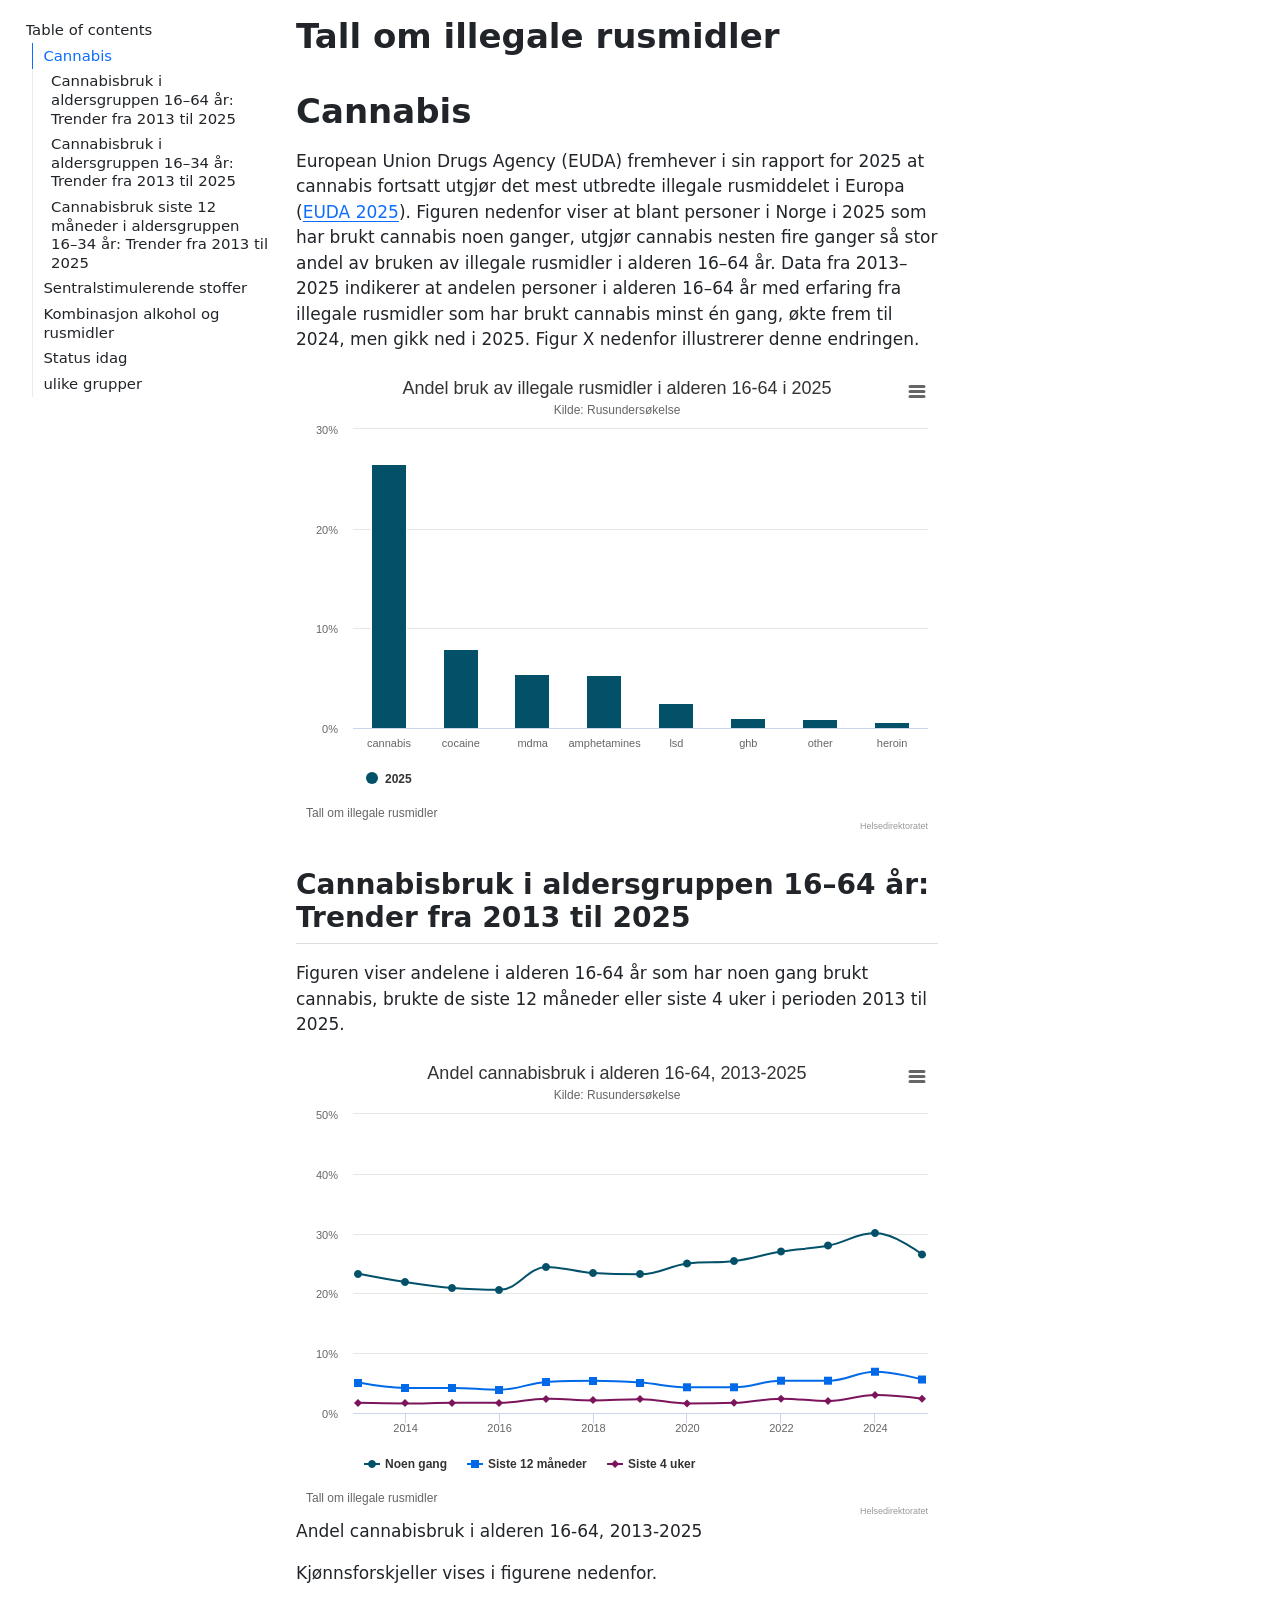
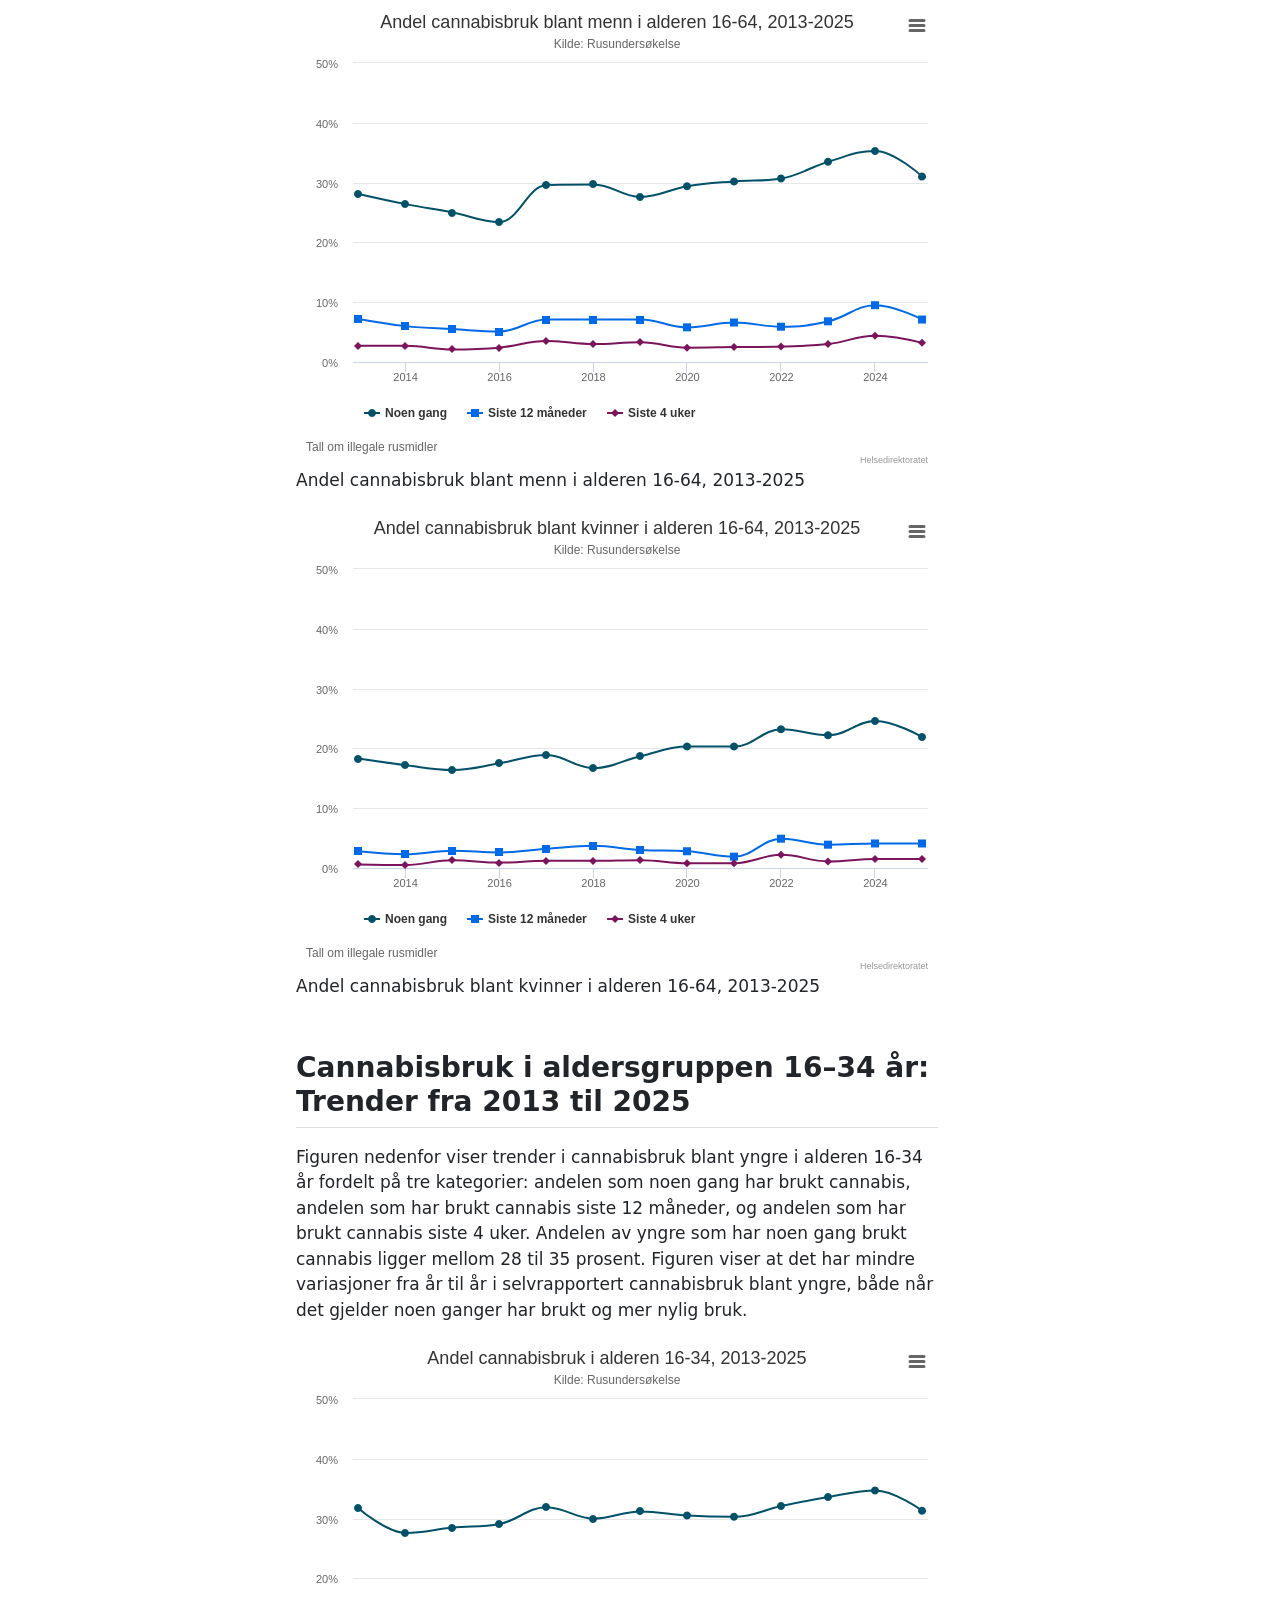
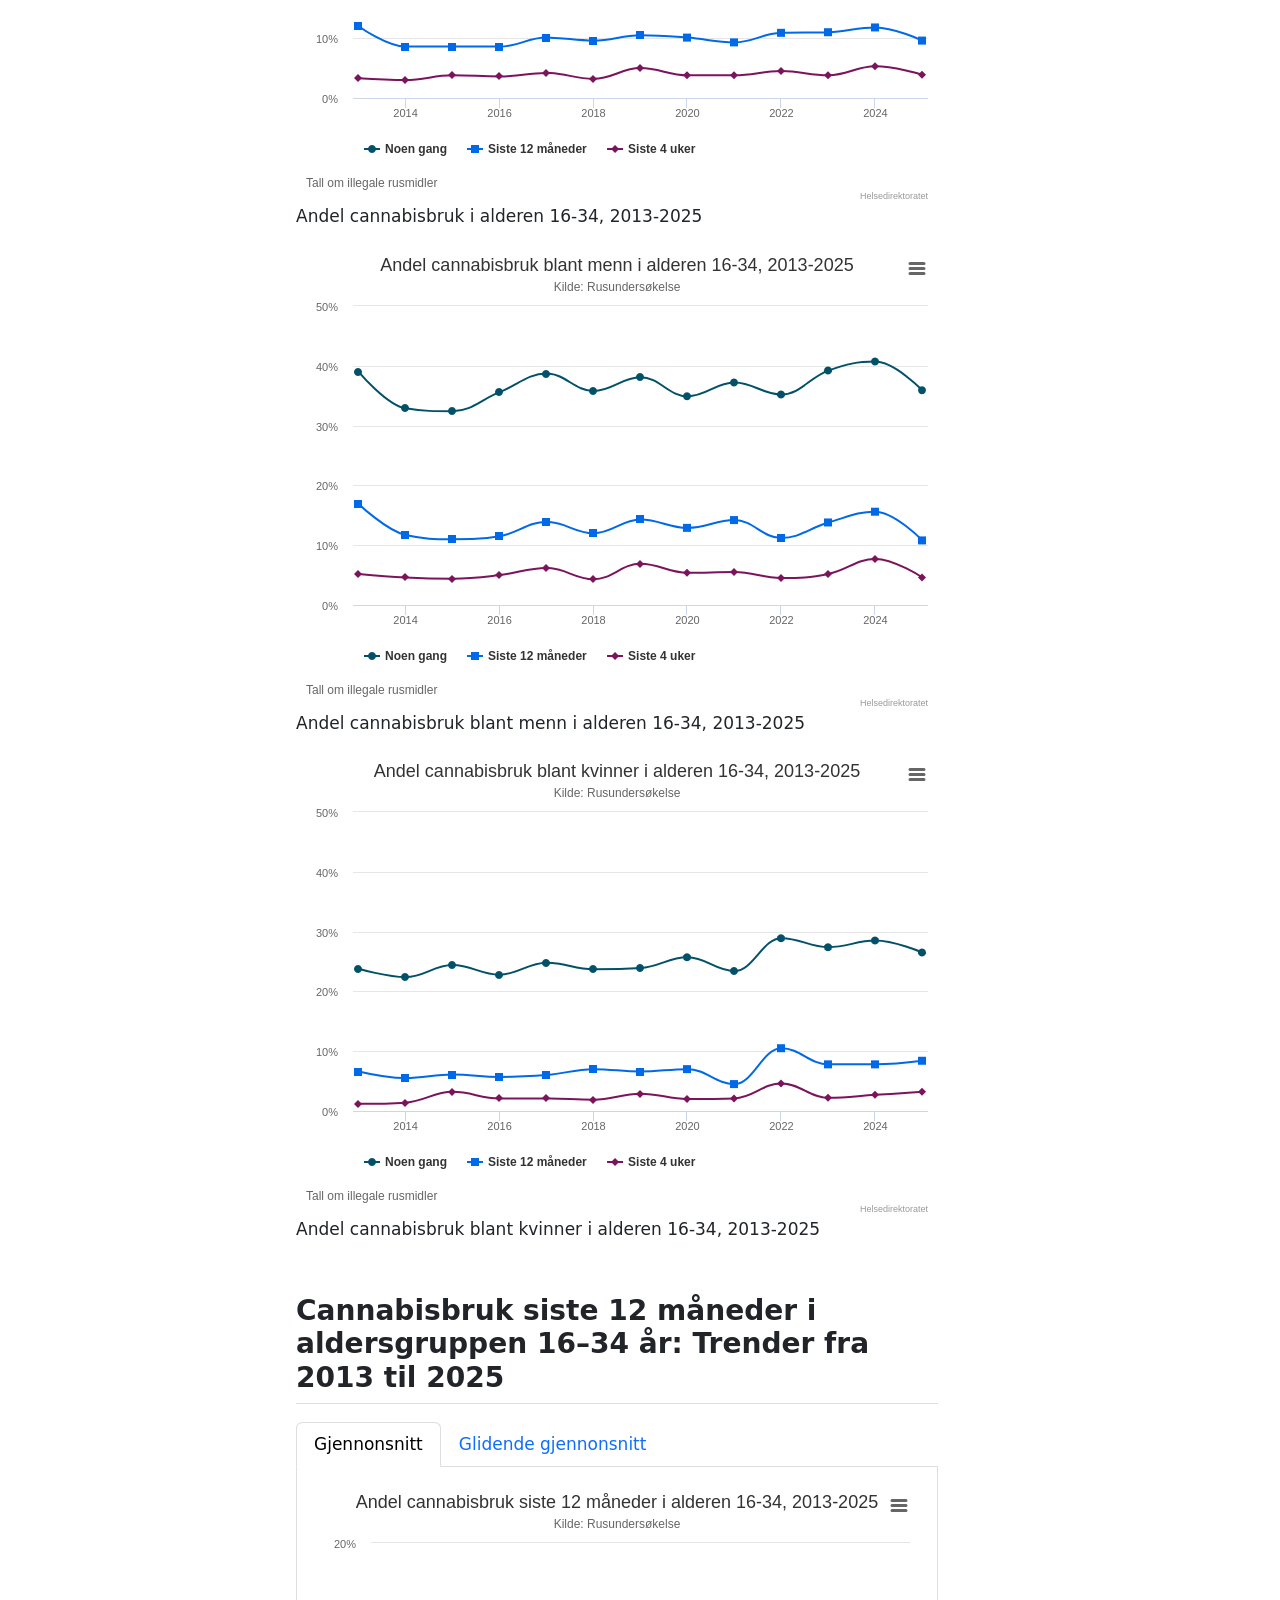
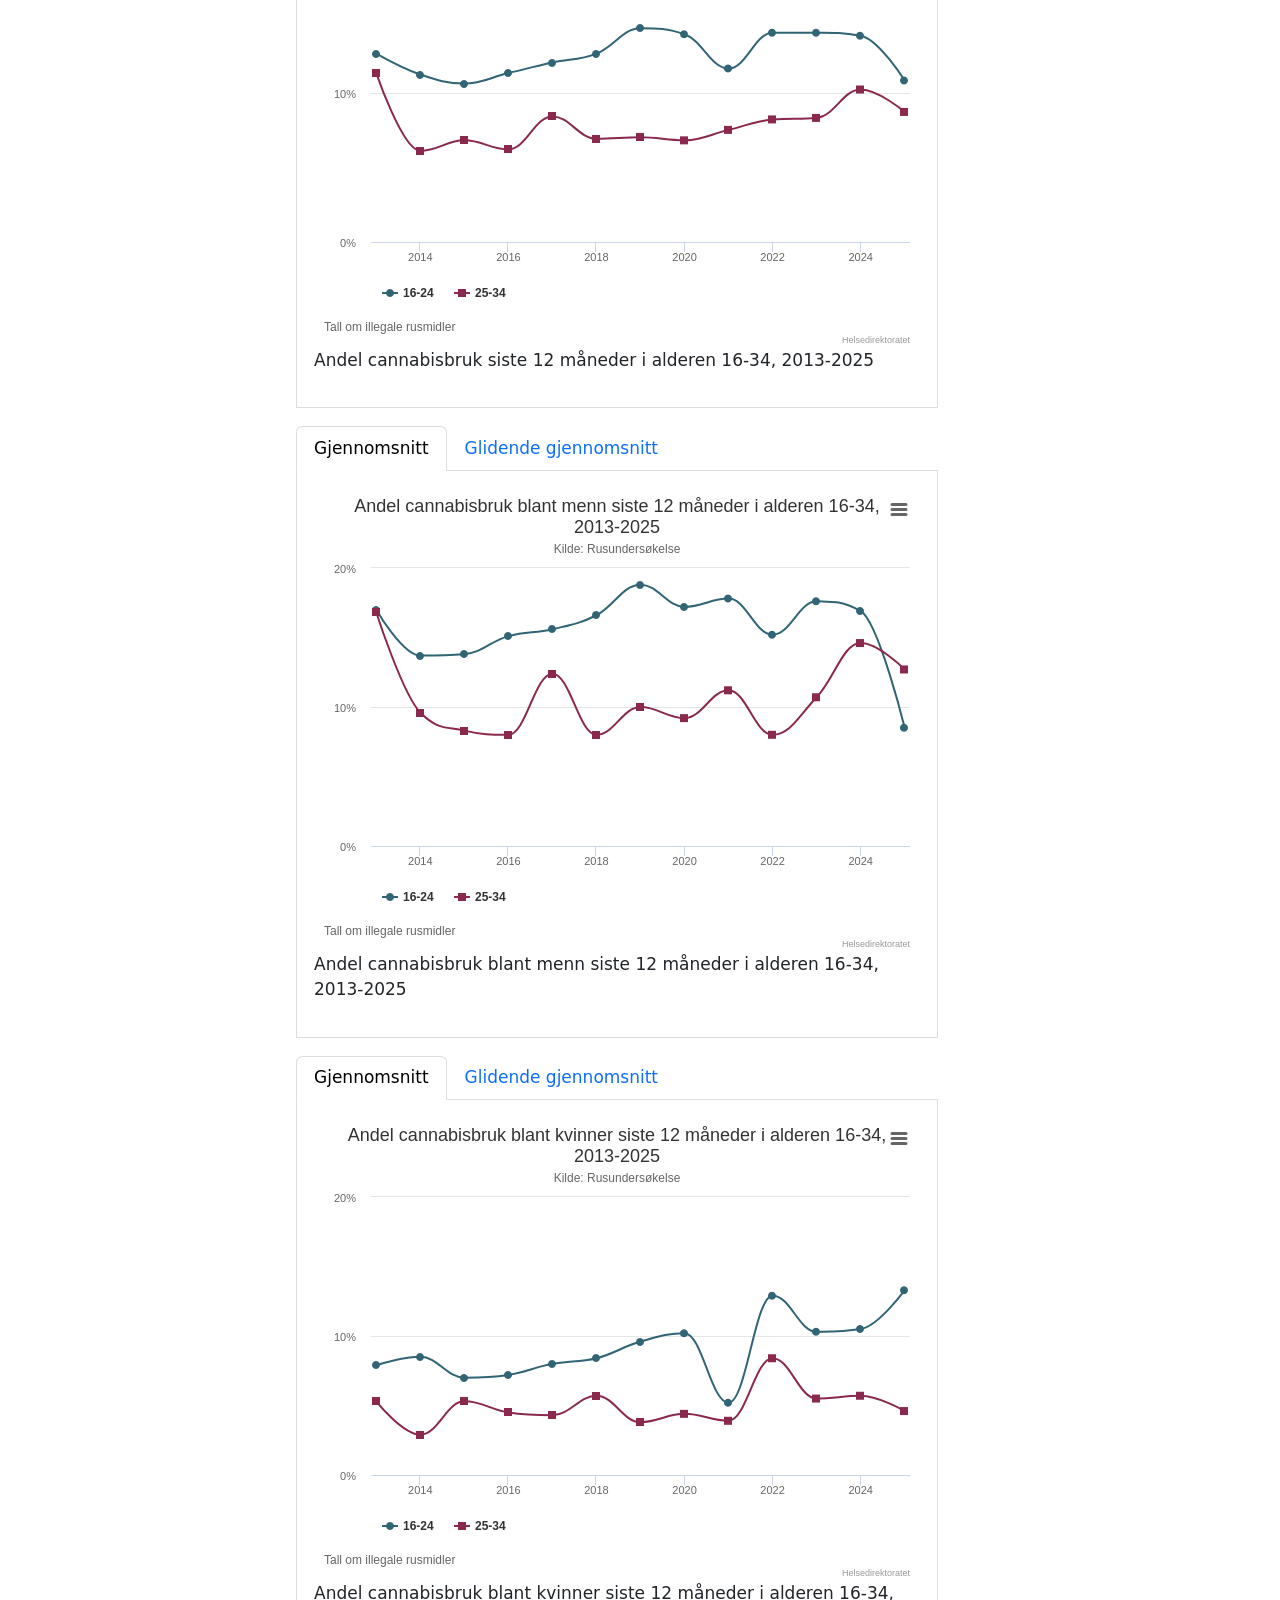
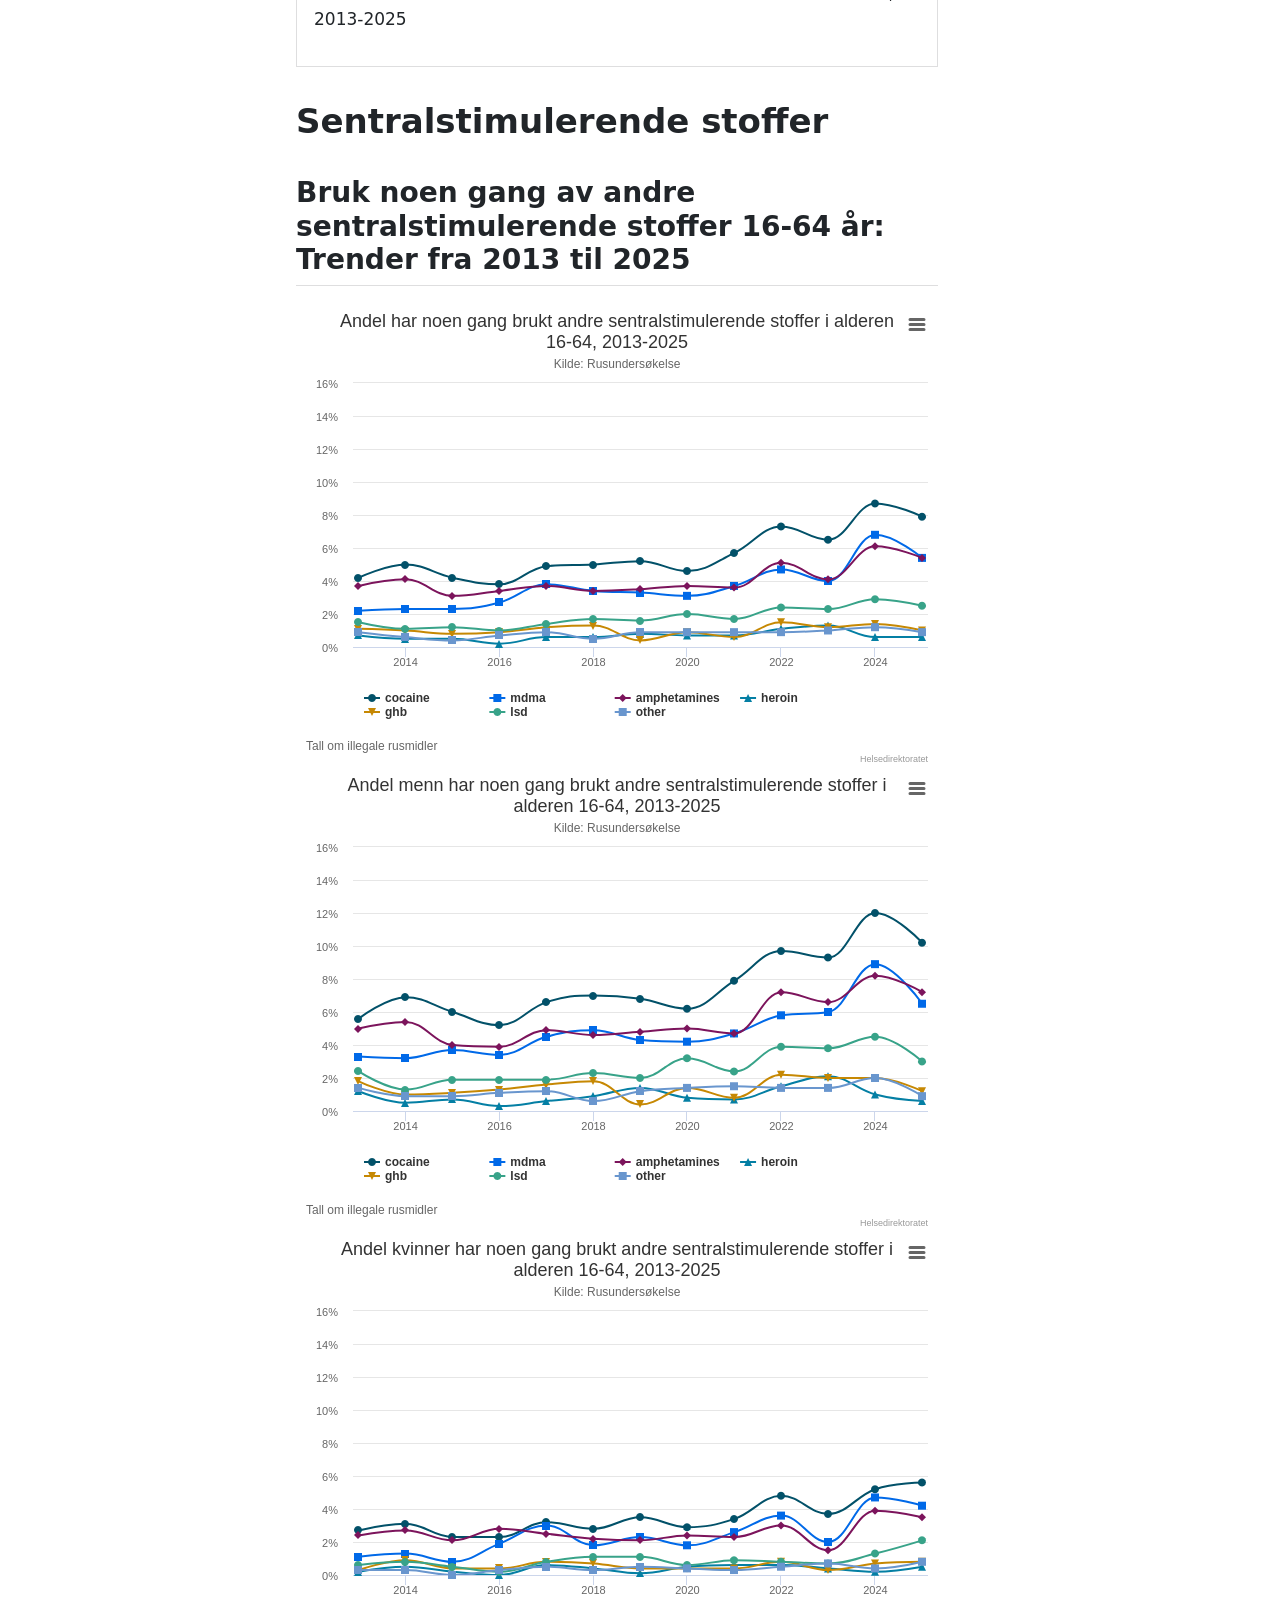
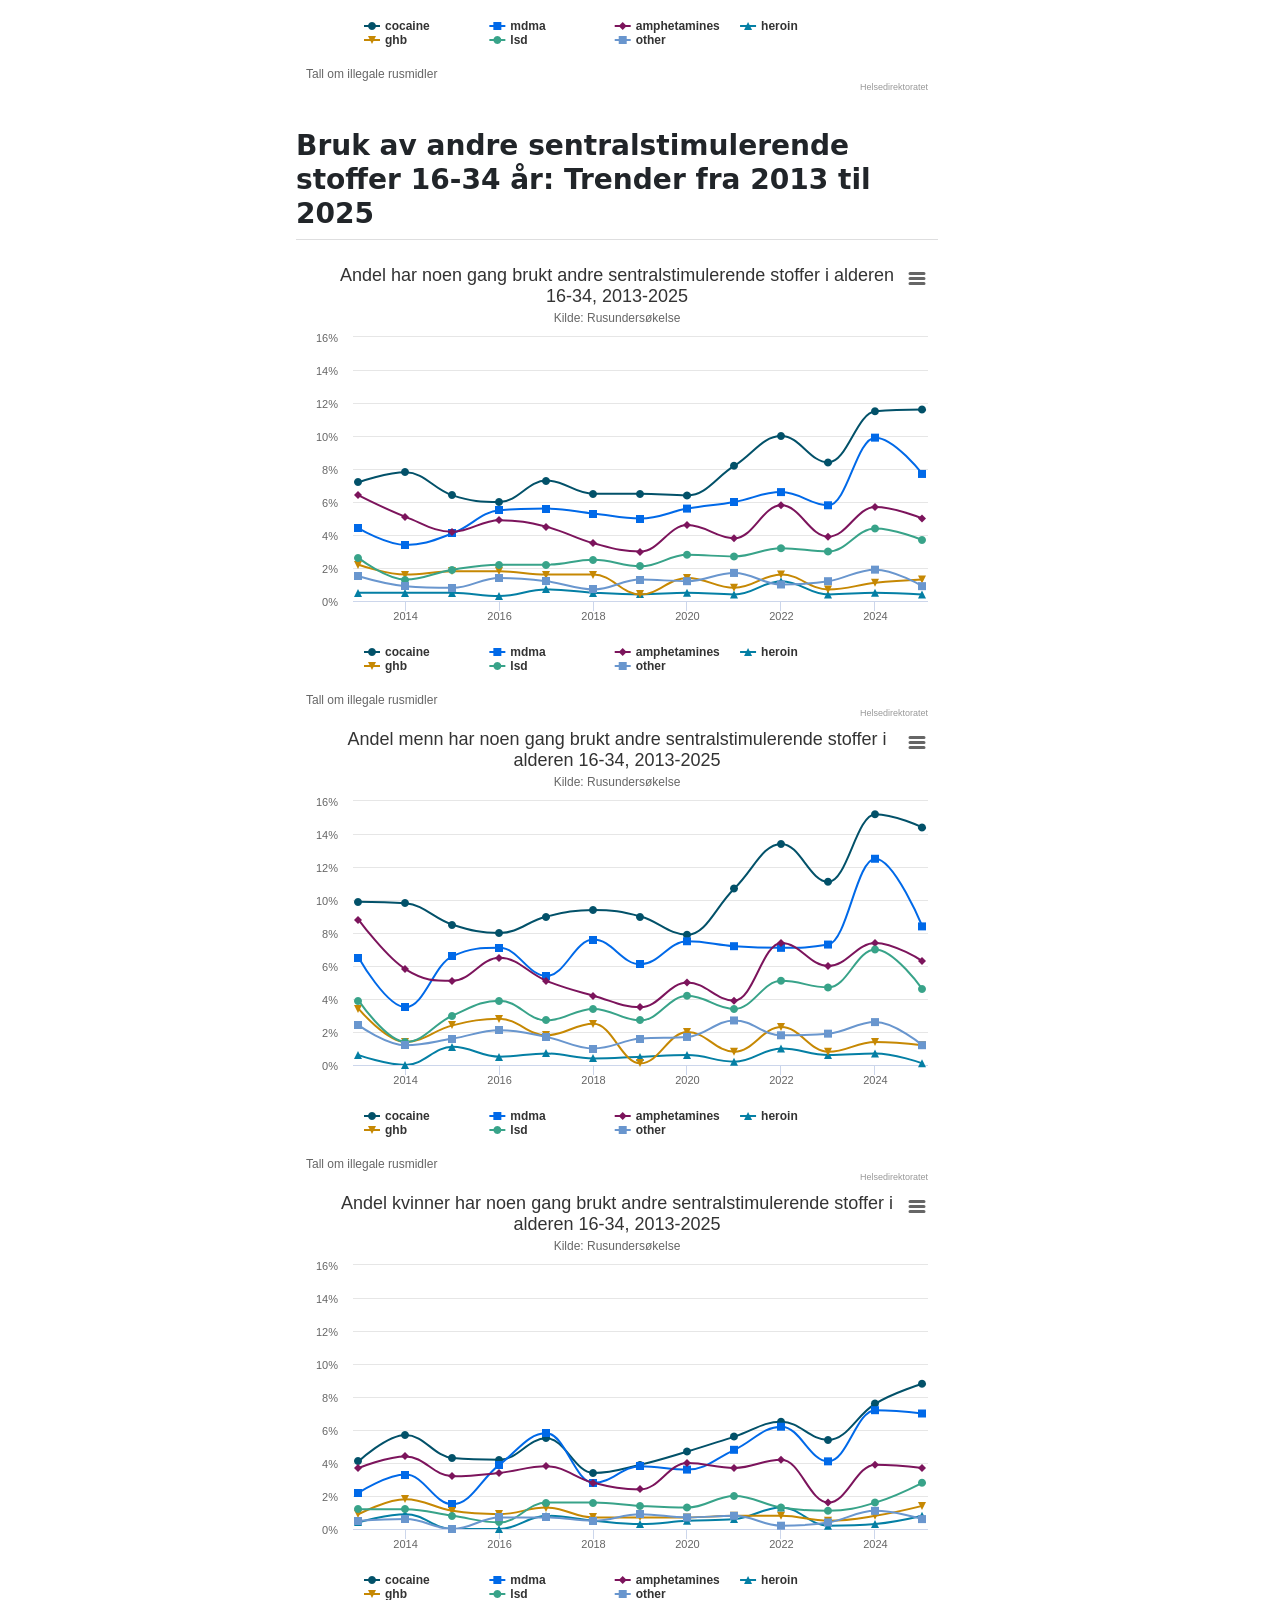
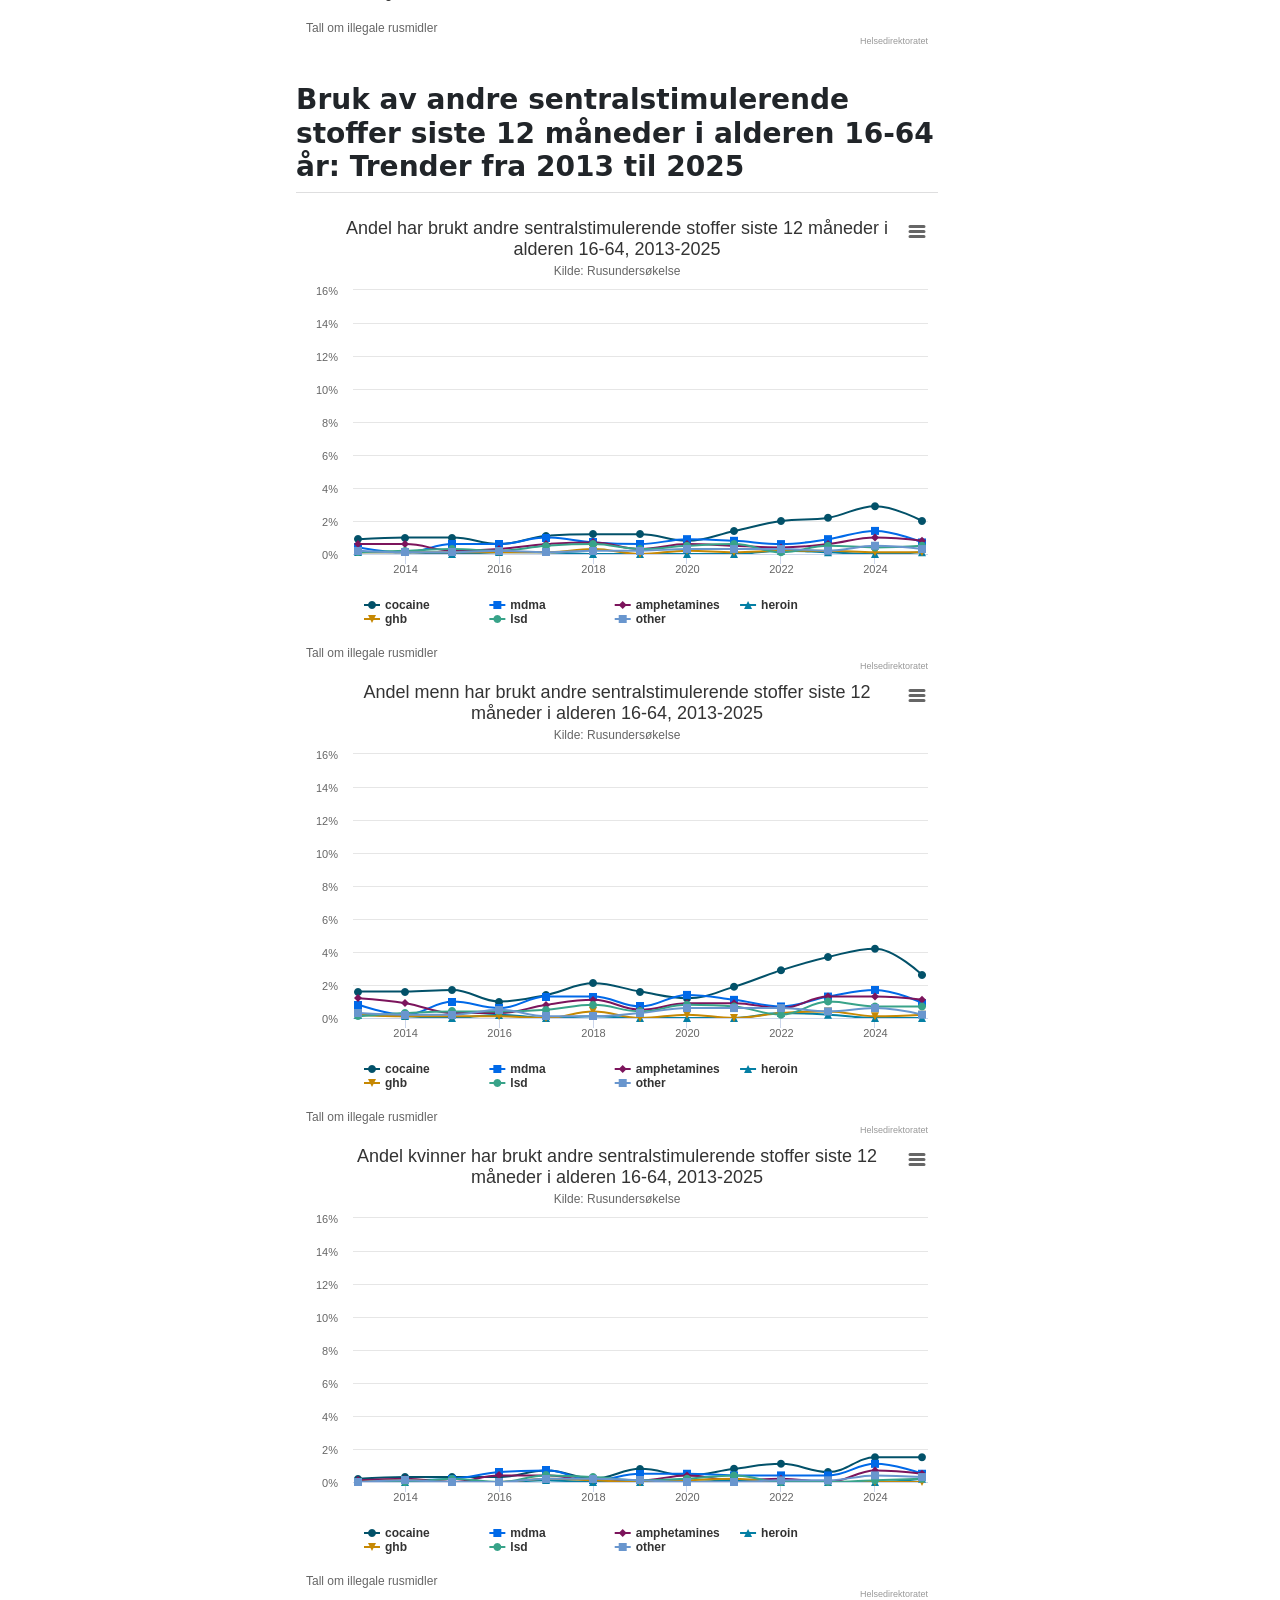
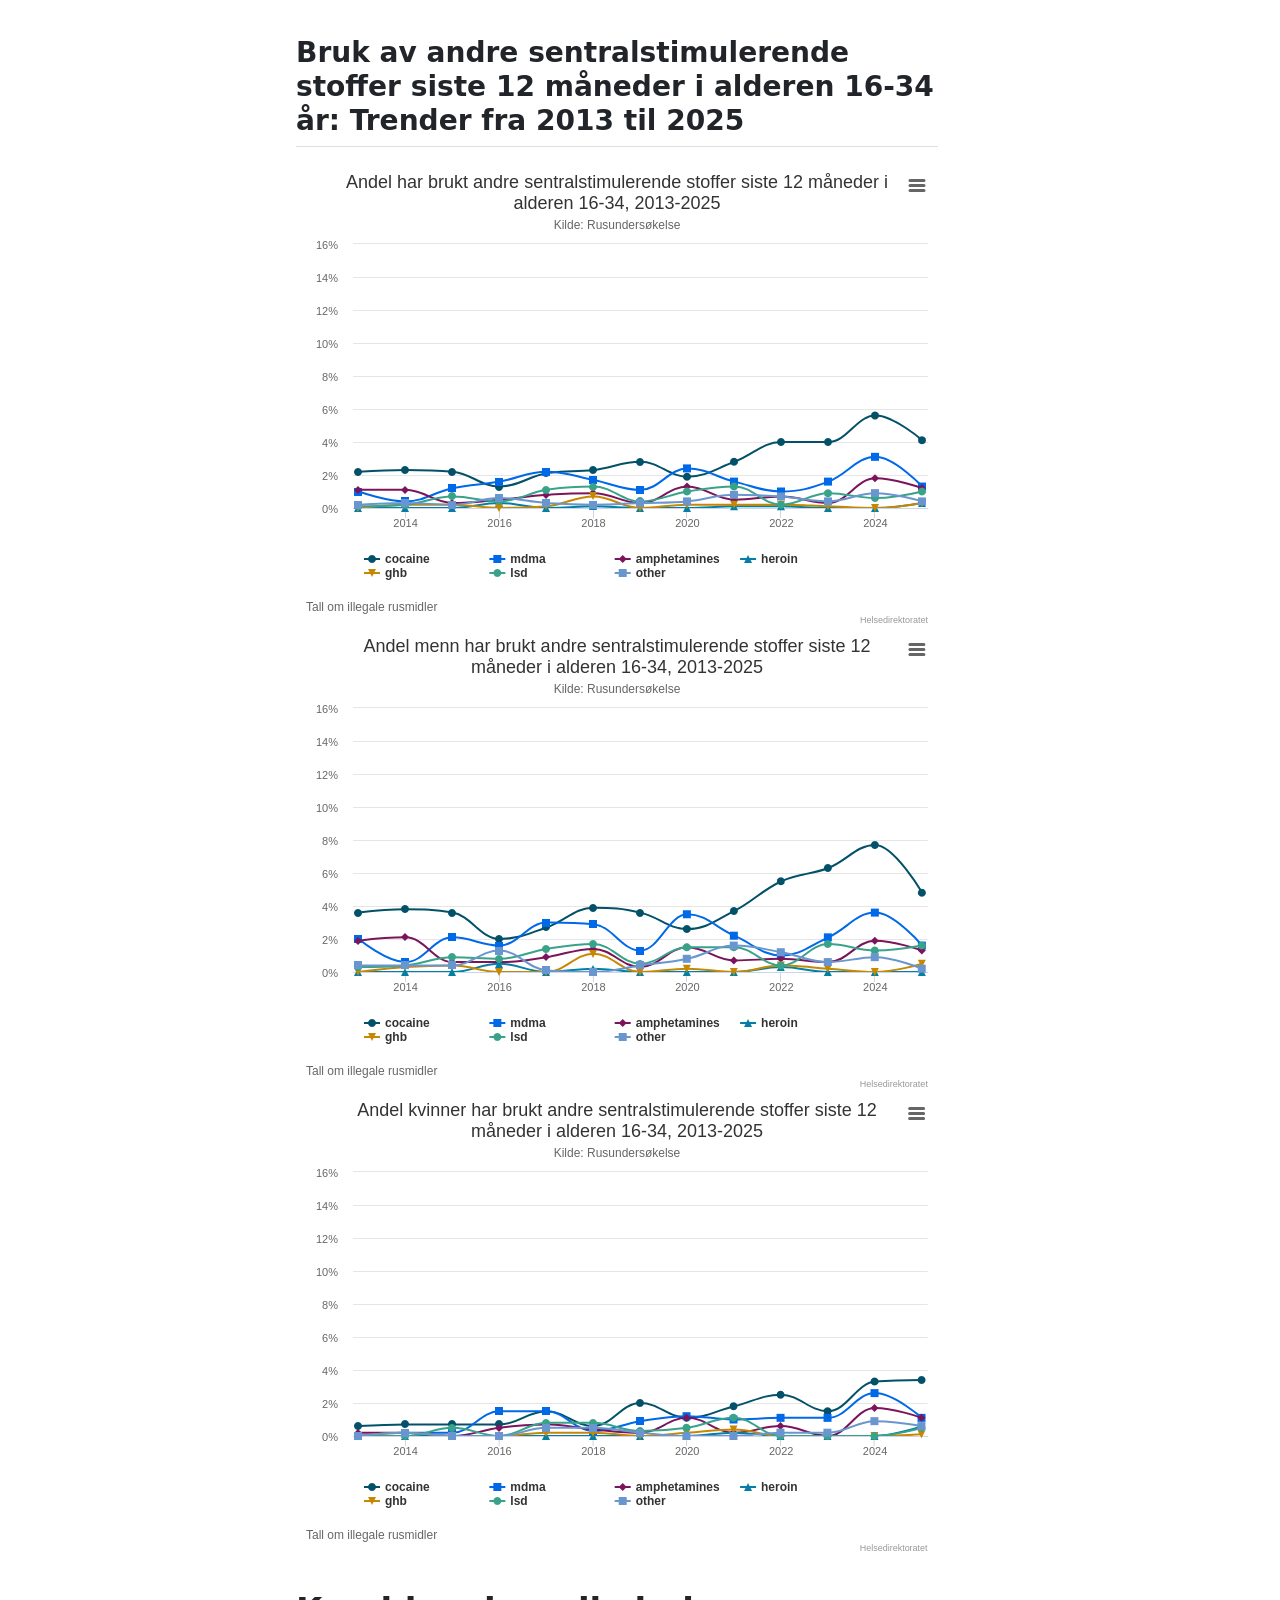
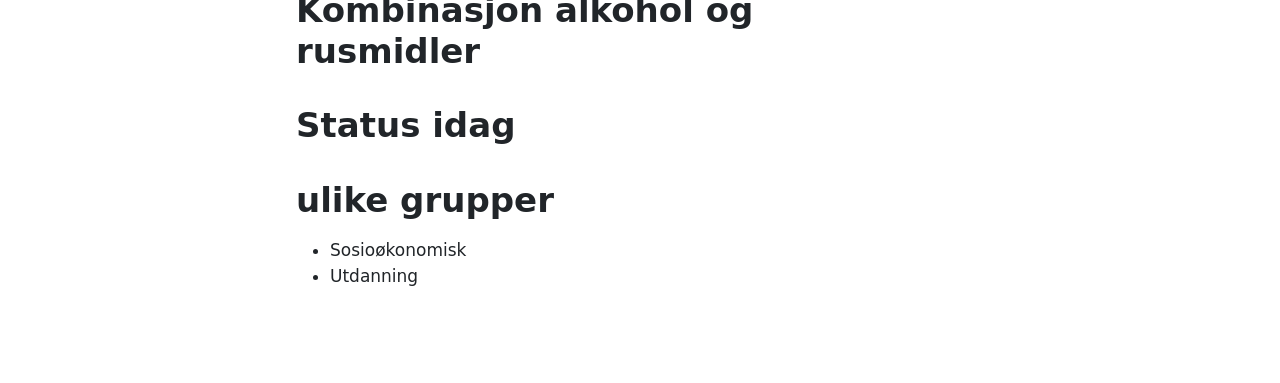
==== commit 9aa0769c: "Doc: Update figure text" ====
--- a/docs/rapport2025.html
+++ b/docs/rapport2025.html
@@ -182,11 +182,11 @@
 
 <section id="cannabis" class="level1">
 <h1>Cannabis</h1>
-<p>European Union Drugs Agency (EUDA) fremhever i sin rapport for 2025 at cannabis fortsatt utgjør det mest utbredte illegale rusmiddelet i Europa <a href="https://www.euda.europa.eu/publications/european-drug-report/2025_en">EUDA 2025</a>. Figuren nedenfor viser at blant personer i Norge i 2025 som har brukt cannabis noen ganger, utgjør cannabis nesten fire ganger så stor andel av bruken av illegale rusmidler i alderen 16–64 år. Data fra perioden 2013–2025 indikerer at andelen personer som har brukt cannabis minst én gang i løpet av livet økte gradvis frem til 2024, før den viste en nedgang i 2025.</p>
-<div class="cell">
-<div class="cell-output-display">
-<div class="highchart html-widget html-fill-item" id="htmlwidget-a49002c1d5cf532501d6" style="width:100%;height:464px;"></div>
-<script type="application/json" data-for="htmlwidget-a49002c1d5cf532501d6">{"x":{"hc_opts":{"chart":{"reflow":true,"inverted":false},"title":{"text":"Andel bruk av illegale rusmidler i alderen 16-64 i 2025"},"yAxis":{"title":{"text":" "},"labels":{"format":"{value}%"},"tickInterval":10,"min":0,"max":30},"credits":{"enabled":true,"text":"Helsedirektoratet","href":"https://www.helsedirektoratet.no/"},"exporting":{"enabled":true,"accessibility":{"enabled":true},"filename":"tall-om-alkohol"},"boost":{"enabled":false},"plotOptions":{"series":{"label":{"enabled":false},"turboThreshold":0},"treemap":{"layoutAlgorithm":"squarified"}},"xAxis":{"title":{"text":" "},"categories":["cannabis","cocaine","mdma","amphetamines","lsd","ghb","other","heroin"],"tickInterval":1,"labels":{"step":1}},"subtitle":{"text":"Kilde: Rusundersøkelse"},"tooltip":{"useHTML":true,"shared":true,"headerFormat":"<span style=\"font-size: 14px; font-weight: bold;\">{point.key}<\/span><br/>","pointFormat":"<span style=\"color:{series.color}\">●<\/span> <span style=\"color:black\">{series.name}<\/span>: <b>{point.n_level} ({point.y}%)<\/b><br/>"},"caption":{"text":"Tall om illegale rusmidler"},"legend":{"align":"left","verticalAlign":"bottom","layout":"horizontal","x":50,"y":0},"series":[{"group":"group","data":[{"year":2025,"outcome_level":1,"percentage":26.5,"calculation_type":"weighted","n_total":3729,"n_level":1019,"sum_weights":3549428.269641974,"ci_lower":24.8,"ci_upper":28.3,"substance":"cannabis","x_index":0,"x":0,"y":26.5},{"year":2025,"outcome_level":1,"percentage":7.9,"calculation_type":"weighted","n_total":3729,"n_level":291,"sum_weights":3549428.269641974,"ci_lower":6.9,"ci_upper":9,"substance":"cocaine","x_index":1,"x":1,"y":7.9},{"year":2025,"outcome_level":1,"percentage":5.4,"calculation_type":"weighted","n_total":3729,"n_level":198,"sum_weights":3549428.269641974,"ci_lower":4.5,"ci_upper":6.2,"substance":"mdma","x_index":2,"x":2,"y":5.4},{"year":2025,"outcome_level":1,"percentage":5.3,"calculation_type":"weighted","n_total":3729,"n_level":180,"sum_weights":3549428.269641974,"ci_lower":4.5,"ci_upper":6.2,"substance":"amphetamines","x_index":3,"x":3,"y":5.3},{"year":2025,"outcome_level":1,"percentage":2.5,"calculation_type":"weighted","n_total":3729,"n_level":90,"sum_weights":3549428.269641974,"ci_lower":1.9,"ci_upper":3.2,"substance":"lsd","x_index":4,"x":4,"y":2.5},{"year":2025,"outcome_level":1,"percentage":1,"calculation_type":"weighted","n_total":3729,"n_level":31,"sum_weights":3549428.269641974,"ci_lower":0.6,"ci_upper":1.4,"substance":"ghb","x_index":5,"x":5,"y":1},{"year":2025,"outcome_level":1,"percentage":0.9,"calculation_type":"weighted","n_total":3729,"n_level":29,"sum_weights":3549428.269641974,"ci_lower":0.5,"ci_upper":1.2,"substance":"other","x_index":6,"x":6,"y":0.9},{"year":2025,"outcome_level":1,"percentage":0.6,"calculation_type":"weighted","n_total":3729,"n_level":20,"sum_weights":3549428.269641974,"ci_lower":0.3,"ci_upper":0.9,"substance":"heroin","x_index":7,"x":7,"y":0.6}],"type":"column","name":2025,"color":"#025169","states":{"hover":{"brightness":0.2}},"point":{"events":{"mouseOver":"function() {\n                var chart = this.series.chart;\n                var categoryIndex = this.x;\n                chart.xAxis[0].removePlotBand('hover-band');\n                chart.xAxis[0].addPlotBand({\n                  id: 'hover-band',\n                  from: categoryIndex - 0.4,\n                  to: categoryIndex + 0.4,\n                  color: 'rgba(204, 211, 255, 0.25)',\n                  zIndex: 0\n                });\n              }","mouseOut":"function() {\n                var chart = this.series.chart;\n                chart.xAxis[0].removePlotBand('hover-band');\n              }"}}}]},"theme":{"chart":{"backgroundColor":"transparent"},"colors":["#7cb5ec","#434348","#90ed7d","#f7a35c","#8085e9","#f15c80","#e4d354","#2b908f","#f45b5b","#91e8e1"]},"conf_opts":{"global":{"Date":null,"VMLRadialGradientURL":"http =//code.highcharts.com/list(version)/gfx/vml-radial-gradient.png","canvasToolsURL":"http =//code.highcharts.com/list(version)/modules/canvas-tools.js","getTimezoneOffset":null,"timezoneOffset":0,"useUTC":true},"lang":{"contextButtonTitle":"Chart context menu","decimalPoint":".","downloadCSV":"Download CSV","downloadJPEG":"Download JPEG image","downloadPDF":"Download PDF document","downloadPNG":"Download PNG image","downloadSVG":"Download SVG vector image","downloadXLS":"Download XLS","drillUpText":"◁ Back to {series.name}","exitFullscreen":"Exit from full screen","exportData":{"annotationHeader":"Annotations","categoryDatetimeHeader":"DateTime","categoryHeader":"Category"},"hideData":"Hide data table","invalidDate":null,"loading":"Loading...","months":["January","February","March","April","May","June","July","August","September","October","November","December"],"noData":"No data to display","numericSymbolMagnitude":1000,"numericSymbols":["k","M","G","T","P","E"],"printChart":"Print chart","resetZoom":"Reset zoom","resetZoomTitle":"Reset zoom level 1:1","shortMonths":["Jan","Feb","Mar","Apr","May","Jun","Jul","Aug","Sep","Oct","Nov","Dec"],"shortWeekdays":["Sat","Sun","Mon","Tue","Wed","Thu","Fri"],"thousandsSep":" ","viewData":"View data table","viewFullscreen":"View in full screen","weekdays":["Sunday","Monday","Tuesday","Wednesday","Thursday","Friday","Saturday"]}},"type":"chart","fonts":[],"debug":false},"evals":["hc_opts.series.0.point.events.mouseOver","hc_opts.series.0.point.events.mouseOut"],"jsHooks":[]}</script>
+<p>European Union Drugs Agency (EUDA) fremhever i sin rapport for 2025 at cannabis fortsatt utgjør det mest utbredte illegale rusmiddelet i Europa (<a href="https://www.euda.europa.eu/publications/european-drug-report/2025_en">EUDA 2025</a>). Figuren nedenfor viser at blant personer i Norge i 2025 som har brukt cannabis noen ganger, utgjør cannabis nesten fire ganger så stor andel av bruken av illegale rusmidler i alderen 16–64 år. Data fra 2013–2025 indikerer at andelen personer i alderen 16–64 år med erfaring fra illegale rusmidler som har brukt cannabis minst én gang, økte frem til 2024, men gikk ned i 2025. Figur X nedenfor illustrerer denne endringen.</p>
+<div class="cell">
+<div class="cell-output-display">
+<div class="highchart html-widget html-fill-item" id="htmlwidget-f59a64083ef581e6c47c" style="width:100%;height:464px;"></div>
+<script type="application/json" data-for="htmlwidget-f59a64083ef581e6c47c">{"x":{"hc_opts":{"chart":{"reflow":true,"inverted":false},"title":{"text":"Andel bruk av illegale rusmidler i alderen 16-64 i 2025"},"yAxis":{"title":{"text":" "},"labels":{"format":"{value}%"},"tickInterval":10,"min":0,"max":30},"credits":{"enabled":true,"text":"Helsedirektoratet","href":"https://www.helsedirektoratet.no/"},"exporting":{"enabled":true,"accessibility":{"enabled":true},"filename":"tall-om-alkohol"},"boost":{"enabled":false},"plotOptions":{"series":{"label":{"enabled":false},"turboThreshold":0},"treemap":{"layoutAlgorithm":"squarified"}},"xAxis":{"title":{"text":" "},"categories":["cannabis","cocaine","mdma","amphetamines","lsd","ghb","other","heroin"],"tickInterval":1,"labels":{"step":1}},"subtitle":{"text":"Kilde: Rusundersøkelse"},"tooltip":{"useHTML":true,"shared":true,"headerFormat":"<span style=\"font-size: 14px; font-weight: bold;\">{point.key}<\/span><br/>","pointFormat":"<span style=\"color:{series.color}\">●<\/span> <span style=\"color:black\">{series.name}<\/span>: <b>{point.n_level} ({point.y}%)<\/b><br/>"},"caption":{"text":"Tall om illegale rusmidler"},"legend":{"align":"left","verticalAlign":"bottom","layout":"horizontal","x":50,"y":0},"series":[{"group":"group","data":[{"year":2025,"outcome_level":1,"percentage":26.5,"calculation_type":"weighted","n_total":3729,"n_level":1019,"sum_weights":3549428.269641974,"ci_lower":24.8,"ci_upper":28.3,"substance":"cannabis","x_index":0,"x":0,"y":26.5},{"year":2025,"outcome_level":1,"percentage":7.9,"calculation_type":"weighted","n_total":3729,"n_level":291,"sum_weights":3549428.269641974,"ci_lower":6.9,"ci_upper":9,"substance":"cocaine","x_index":1,"x":1,"y":7.9},{"year":2025,"outcome_level":1,"percentage":5.4,"calculation_type":"weighted","n_total":3729,"n_level":198,"sum_weights":3549428.269641974,"ci_lower":4.5,"ci_upper":6.2,"substance":"mdma","x_index":2,"x":2,"y":5.4},{"year":2025,"outcome_level":1,"percentage":5.3,"calculation_type":"weighted","n_total":3729,"n_level":180,"sum_weights":3549428.269641974,"ci_lower":4.5,"ci_upper":6.2,"substance":"amphetamines","x_index":3,"x":3,"y":5.3},{"year":2025,"outcome_level":1,"percentage":2.5,"calculation_type":"weighted","n_total":3729,"n_level":90,"sum_weights":3549428.269641974,"ci_lower":1.9,"ci_upper":3.2,"substance":"lsd","x_index":4,"x":4,"y":2.5},{"year":2025,"outcome_level":1,"percentage":1,"calculation_type":"weighted","n_total":3729,"n_level":31,"sum_weights":3549428.269641974,"ci_lower":0.6,"ci_upper":1.4,"substance":"ghb","x_index":5,"x":5,"y":1},{"year":2025,"outcome_level":1,"percentage":0.9,"calculation_type":"weighted","n_total":3729,"n_level":29,"sum_weights":3549428.269641974,"ci_lower":0.5,"ci_upper":1.2,"substance":"other","x_index":6,"x":6,"y":0.9},{"year":2025,"outcome_level":1,"percentage":0.6,"calculation_type":"weighted","n_total":3729,"n_level":20,"sum_weights":3549428.269641974,"ci_lower":0.3,"ci_upper":0.9,"substance":"heroin","x_index":7,"x":7,"y":0.6}],"type":"column","name":2025,"color":"#025169","states":{"hover":{"brightness":0.2}},"point":{"events":{"mouseOver":"function() {\n                var chart = this.series.chart;\n                var categoryIndex = this.x;\n                chart.xAxis[0].removePlotBand('hover-band');\n                chart.xAxis[0].addPlotBand({\n                  id: 'hover-band',\n                  from: categoryIndex - 0.4,\n                  to: categoryIndex + 0.4,\n                  color: 'rgba(204, 211, 255, 0.25)',\n                  zIndex: 0\n                });\n              }","mouseOut":"function() {\n                var chart = this.series.chart;\n                chart.xAxis[0].removePlotBand('hover-band');\n              }"}}}]},"theme":{"chart":{"backgroundColor":"transparent"},"colors":["#7cb5ec","#434348","#90ed7d","#f7a35c","#8085e9","#f15c80","#e4d354","#2b908f","#f45b5b","#91e8e1"]},"conf_opts":{"global":{"Date":null,"VMLRadialGradientURL":"http =//code.highcharts.com/list(version)/gfx/vml-radial-gradient.png","canvasToolsURL":"http =//code.highcharts.com/list(version)/modules/canvas-tools.js","getTimezoneOffset":null,"timezoneOffset":0,"useUTC":true},"lang":{"contextButtonTitle":"Chart context menu","decimalPoint":".","downloadCSV":"Download CSV","downloadJPEG":"Download JPEG image","downloadPDF":"Download PDF document","downloadPNG":"Download PNG image","downloadSVG":"Download SVG vector image","downloadXLS":"Download XLS","drillUpText":"◁ Back to {series.name}","exitFullscreen":"Exit from full screen","exportData":{"annotationHeader":"Annotations","categoryDatetimeHeader":"DateTime","categoryHeader":"Category"},"hideData":"Hide data table","invalidDate":null,"loading":"Loading...","months":["January","February","March","April","May","June","July","August","September","October","November","December"],"noData":"No data to display","numericSymbolMagnitude":1000,"numericSymbols":["k","M","G","T","P","E"],"printChart":"Print chart","resetZoom":"Reset zoom","resetZoomTitle":"Reset zoom level 1:1","shortMonths":["Jan","Feb","Mar","Apr","May","Jun","Jul","Aug","Sep","Oct","Nov","Dec"],"shortWeekdays":["Sat","Sun","Mon","Tue","Wed","Thu","Fri"],"thousandsSep":" ","viewData":"View data table","viewFullscreen":"View in full screen","weekdays":["Sunday","Monday","Tuesday","Wednesday","Thursday","Friday","Saturday"]}},"type":"chart","fonts":[],"debug":false},"evals":["hc_opts.series.0.point.events.mouseOver","hc_opts.series.0.point.events.mouseOut"],"jsHooks":[]}</script>
 </div>
 </div>
 <section id="cannabisbruk-i-aldersgruppen-1664-år-trender-fra-2013-til-2025" class="level2">
@@ -194,23 +194,23 @@
 <p>Figuren viser andelene i alderen 16-64 år som har noen gang brukt cannabis, brukte de siste 12 måneder eller siste 4 uker i perioden 2013 til 2025.</p>
 <div class="cell">
 <div class="cell-output-display">
-<div class="highchart html-widget html-fill-item" id="htmlwidget-d620dcef942815cffb54" style="width:100%;height:464px;"></div>
-<script type="application/json" data-for="htmlwidget-d620dcef942815cffb54">{"x":{"hc_opts":{"chart":{"reflow":true,"inverted":false},"title":{"text":"Andel cannabisbruk i alderen 16-64, 2013-2025 "},"yAxis":{"title":{"text":" "},"labels":{"format":"{value}%"},"tickInterval":10,"min":0,"max":50},"credits":{"enabled":true,"text":"Helsedirektoratet","href":"https://www.helsedirektoratet.no/"},"exporting":{"enabled":true,"accessibility":{"enabled":true},"filename":"tall-om-alkohol"},"boost":{"enabled":false},"plotOptions":{"series":{"label":{"enabled":false},"turboThreshold":0},"treemap":{"layoutAlgorithm":"squarified"}},"xAxis":{"title":{"text":" "},"labels":{"step":1}},"subtitle":{"text":"Kilde: Rusundersøkelse"},"tooltip":{"useHTML":true,"shared":true,"headerFormat":"<span style=\"font-size: 14px; font-weight: bold;\">{point.key}<\/span><br/>","pointFormat":"<span style=\"color:{series.color}\">●<\/span> <span style=\"color:black\">{series.name}<\/span>: <b>{point.n_level} ({point.y}%)<\/b><br/>"},"caption":{"text":"Tall om illegale rusmidler"},"legend":{"align":"left","verticalAlign":"bottom","layout":"horizontal","x":50,"y":0},"series":[{"group":"group","data":[{"year":2013,"outcome_level":1,"percentage":23.3,"calculation_type":"weighted","n_total":1784,"n_level":411,"sum_weights":1796.584835909597,"ci_lower":21.2,"ci_upper":25.3,"grp":"Noen gang","x":2013,"y":23.3},{"year":2014,"outcome_level":1,"percentage":21.9,"calculation_type":"weighted","n_total":1784,"n_level":393,"sum_weights":1793.279554554838,"ci_lower":19.9,"ci_upper":24,"grp":"Noen gang","x":2014,"y":21.9},{"year":2015,"outcome_level":1,"percentage":20.9,"calculation_type":"weighted","n_total":1935,"n_level":415,"sum_weights":1885.547589711514,"ci_lower":18.9,"ci_upper":22.8,"grp":"Noen gang","x":2015,"y":20.9},{"year":2016,"outcome_level":1,"percentage":20.6,"calculation_type":"weighted","n_total":1791,"n_level":375,"sum_weights":1733.991972468595,"ci_lower":18.5,"ci_upper":22.6,"grp":"Noen gang","x":2016,"y":20.6},{"year":2017,"outcome_level":1,"percentage":24.4,"calculation_type":"weighted","n_total":1876,"n_level":452,"sum_weights":1829.381868321395,"ci_lower":22.3,"ci_upper":26.5,"grp":"Noen gang","x":2017,"y":24.4},{"year":2018,"outcome_level":1,"percentage":23.4,"calculation_type":"weighted","n_total":1907,"n_level":465,"sum_weights":1819.837825681237,"ci_lower":21.4,"ci_upper":25.4,"grp":"Noen gang","x":2018,"y":23.4},{"year":2019,"outcome_level":1,"percentage":23.2,"calculation_type":"weighted","n_total":1839,"n_level":461,"sum_weights":1785.997628994731,"ci_lower":21.2,"ci_upper":25.3,"grp":"Noen gang","x":2019,"y":23.2},{"year":2020,"outcome_level":1,"percentage":25,"calculation_type":"weighted","n_total":1887,"n_level":494,"sum_weights":1815.978021338797,"ci_lower":22.9,"ci_upper":27,"grp":"Noen gang","x":2020,"y":25},{"year":2021,"outcome_level":1,"percentage":25.4,"calculation_type":"weighted","n_total":1869,"n_level":492,"sum_weights":1805.48225484796,"ci_lower":23.3,"ci_upper":27.5,"grp":"Noen gang","x":2021,"y":25.4},{"year":2022,"outcome_level":1,"percentage":27,"calculation_type":"weighted","n_total":1649,"n_level":458,"sum_weights":1595.162958927643,"ci_lower":24.8,"ci_upper":29.3,"grp":"Noen gang","x":2022,"y":27},{"year":2023,"outcome_level":1,"percentage":28,"calculation_type":"weighted","n_total":1793,"n_level":521,"sum_weights":1721.998563749171,"ci_lower":25.8,"ci_upper":30.2,"grp":"Noen gang","x":2023,"y":28},{"year":2024,"outcome_level":1,"percentage":30.1,"calculation_type":"weighted","n_total":3980,"n_level":1199,"sum_weights":3988.923000651776,"ci_lower":28.6,"ci_upper":31.5,"grp":"Noen gang","x":2024,"y":30.1},{"year":2025,"outcome_level":1,"percentage":26.5,"calculation_type":"weighted","n_total":3726,"n_level":1019,"sum_weights":3547055.926090073,"ci_lower":24.8,"ci_upper":28.3,"grp":"Noen gang","x":2025,"y":26.5}],"type":"spline","name":"Noen gang","marker":{"symbol":"circle","enabled":true,"radius":4},"color":"#025169","lineWidth":2,"states":{"hover":{"lineWidth":3}},"point":{"events":{"mouseOver":"function() {\n                var chart = this.series.chart;\n                var categoryIndex = this.x;\n                chart.xAxis[0].removePlotBand('hover-band');\n                chart.xAxis[0].addPlotBand({\n                  id: 'hover-band',\n                  from: categoryIndex - 0.4,\n                  to: categoryIndex + 0.4,\n                  color: 'rgba(204, 211, 255, 0.25)',\n                  zIndex: 0\n                });\n              }","mouseOut":"function() {\n                var chart = this.series.chart;\n                chart.xAxis[0].removePlotBand('hover-band');\n              }"}}},{"group":"group","data":[{"year":2013,"outcome_level":1,"percentage":5.1,"calculation_type":"weighted","n_total":1784,"n_level":105,"sum_weights":1796.584835909597,"ci_lower":4,"ci_upper":6.1,"grp":"Siste 12 måneder","x":2013,"y":5.1},{"year":2014,"outcome_level":1,"percentage":4.2,"calculation_type":"weighted","n_total":1784,"n_level":94,"sum_weights":1793.279554554838,"ci_lower":3.2,"ci_upper":5.2,"grp":"Siste 12 måneder","x":2014,"y":4.2},{"year":2015,"outcome_level":1,"percentage":4.2,"calculation_type":"weighted","n_total":1935,"n_level":105,"sum_weights":1885.547589711514,"ci_lower":3.3,"ci_upper":5.2,"grp":"Siste 12 måneder","x":2015,"y":4.2},{"year":2016,"outcome_level":1,"percentage":3.9,"calculation_type":"weighted","n_total":1791,"n_level":87,"sum_weights":1733.991972468595,"ci_lower":2.9,"ci_upper":4.9,"grp":"Siste 12 måneder","x":2016,"y":3.9},{"year":2017,"outcome_level":1,"percentage":5.2,"calculation_type":"weighted","n_total":1876,"n_level":113,"sum_weights":1829.381868321395,"ci_lower":4.1,"ci_upper":6.2,"grp":"Siste 12 måneder","x":2017,"y":5.2},{"year":2018,"outcome_level":1,"percentage":5.4,"calculation_type":"weighted","n_total":1907,"n_level":130,"sum_weights":1819.837825681237,"ci_lower":4.4,"ci_upper":6.5,"grp":"Siste 12 måneder","x":2018,"y":5.4},{"year":2019,"outcome_level":1,"percentage":5.1,"calculation_type":"weighted","n_total":1839,"n_level":125,"sum_weights":1785.997628994731,"ci_lower":4,"ci_upper":6.1,"grp":"Siste 12 måneder","x":2019,"y":5.1},{"year":2020,"outcome_level":1,"percentage":4.3,"calculation_type":"weighted","n_total":1887,"n_level":109,"sum_weights":1815.978021338797,"ci_lower":3.4,"ci_upper":5.3,"grp":"Siste 12 måneder","x":2020,"y":4.3},{"year":2021,"outcome_level":1,"percentage":4.3,"calculation_type":"weighted","n_total":1869,"n_level":102,"sum_weights":1805.48225484796,"ci_lower":3.3,"ci_upper":5.3,"grp":"Siste 12 måneder","x":2021,"y":4.3},{"year":2022,"outcome_level":1,"percentage":5.4,"calculation_type":"weighted","n_total":1649,"n_level":112,"sum_weights":1595.162958927643,"ci_lower":4.2,"ci_upper":6.6,"grp":"Siste 12 måneder","x":2022,"y":5.4},{"year":2023,"outcome_level":1,"percentage":5.4,"calculation_type":"weighted","n_total":1793,"n_level":123,"sum_weights":1721.998563749171,"ci_lower":4.3,"ci_upper":6.5,"grp":"Siste 12 måneder","x":2023,"y":5.4},{"year":2024,"outcome_level":1,"percentage":6.9,"calculation_type":"weighted","n_total":3980,"n_level":268,"sum_weights":3988.923000651776,"ci_lower":6.1,"ci_upper":7.7,"grp":"Siste 12 måneder","x":2024,"y":6.9},{"year":2025,"outcome_level":1,"percentage":5.6,"calculation_type":"weighted","n_total":3726,"n_level":202,"sum_weights":3547055.926090073,"ci_lower":4.7,"ci_upper":6.6,"grp":"Siste 12 måneder","x":2025,"y":5.6}],"type":"spline","name":"Siste 12 måneder","marker":{"symbol":"square","enabled":true,"radius":4},"color":"#0069E8","lineWidth":2,"states":{"hover":{"lineWidth":3}},"point":{"events":{"mouseOver":"function() {\n                var chart = this.series.chart;\n                var categoryIndex = this.x;\n                chart.xAxis[0].removePlotBand('hover-band');\n                chart.xAxis[0].addPlotBand({\n                  id: 'hover-band',\n                  from: categoryIndex - 0.4,\n                  to: categoryIndex + 0.4,\n                  color: 'rgba(204, 211, 255, 0.25)',\n                  zIndex: 0\n                });\n              }","mouseOut":"function() {\n                var chart = this.series.chart;\n                chart.xAxis[0].removePlotBand('hover-band');\n              }"}}},{"group":"group","data":[{"year":2013,"outcome_level":1,"percentage":1.7,"calculation_type":"weighted","n_total":1784,"n_level":31,"sum_weights":1796.584835909597,"ci_lower":1.1,"ci_upper":2.3,"grp":"Siste 4 uker","x":2013,"y":1.7},{"year":2014,"outcome_level":1,"percentage":1.6,"calculation_type":"weighted","n_total":1784,"n_level":35,"sum_weights":1793.279554554838,"ci_lower":1,"ci_upper":2.3,"grp":"Siste 4 uker","x":2014,"y":1.6},{"year":2015,"outcome_level":1,"percentage":1.7,"calculation_type":"weighted","n_total":1935,"n_level":42,"sum_weights":1885.547589711514,"ci_lower":1.1,"ci_upper":2.3,"grp":"Siste 4 uker","x":2015,"y":1.7},{"year":2016,"outcome_level":1,"percentage":1.7,"calculation_type":"weighted","n_total":1791,"n_level":36,"sum_weights":1733.991972468595,"ci_lower":1,"ci_upper":2.3,"grp":"Siste 4 uker","x":2016,"y":1.7},{"year":2017,"outcome_level":1,"percentage":2.4,"calculation_type":"weighted","n_total":1876,"n_level":49,"sum_weights":1829.381868321395,"ci_lower":1.6,"ci_upper":3.1,"grp":"Siste 4 uker","x":2017,"y":2.4},{"year":2018,"outcome_level":1,"percentage":2.1,"calculation_type":"weighted","n_total":1907,"n_level":47,"sum_weights":1819.837825681237,"ci_lower":1.4,"ci_upper":2.8,"grp":"Siste 4 uker","x":2018,"y":2.1},{"year":2019,"outcome_level":1,"percentage":2.3,"calculation_type":"weighted","n_total":1839,"n_level":55,"sum_weights":1785.997628994731,"ci_lower":1.6,"ci_upper":3.1,"grp":"Siste 4 uker","x":2019,"y":2.3},{"year":2020,"outcome_level":1,"percentage":1.6,"calculation_type":"weighted","n_total":1887,"n_level":39,"sum_weights":1815.978021338797,"ci_lower":1,"ci_upper":2.2,"grp":"Siste 4 uker","x":2020,"y":1.6},{"year":2021,"outcome_level":1,"percentage":1.7,"calculation_type":"weighted","n_total":1869,"n_level":42,"sum_weights":1805.48225484796,"ci_lower":1.1,"ci_upper":2.3,"grp":"Siste 4 uker","x":2021,"y":1.7},{"year":2022,"outcome_level":1,"percentage":2.4,"calculation_type":"weighted","n_total":1649,"n_level":46,"sum_weights":1595.162958927643,"ci_lower":1.6,"ci_upper":3.2,"grp":"Siste 4 uker","x":2022,"y":2.4},{"year":2023,"outcome_level":1,"percentage":2,"calculation_type":"weighted","n_total":1793,"n_level":45,"sum_weights":1721.998563749171,"ci_lower":1.3,"ci_upper":2.7,"grp":"Siste 4 uker","x":2023,"y":2},{"year":2024,"outcome_level":1,"percentage":3,"calculation_type":"weighted","n_total":3980,"n_level":113,"sum_weights":3988.923000651776,"ci_lower":2.4,"ci_upper":3.5,"grp":"Siste 4 uker","x":2024,"y":3},{"year":2025,"outcome_level":1,"percentage":2.4,"calculation_type":"weighted","n_total":3726,"n_level":82,"sum_weights":3547055.926090073,"ci_lower":1.8,"ci_upper":3,"grp":"Siste 4 uker","x":2025,"y":2.4}],"type":"spline","name":"Siste 4 uker","marker":{"symbol":"diamond","enabled":true,"radius":4},"color":"#7C145C","lineWidth":2,"states":{"hover":{"lineWidth":3}},"point":{"events":{"mouseOver":"function() {\n                var chart = this.series.chart;\n                var categoryIndex = this.x;\n                chart.xAxis[0].removePlotBand('hover-band');\n                chart.xAxis[0].addPlotBand({\n                  id: 'hover-band',\n                  from: categoryIndex - 0.4,\n                  to: categoryIndex + 0.4,\n                  color: 'rgba(204, 211, 255, 0.25)',\n                  zIndex: 0\n                });\n              }","mouseOut":"function() {\n                var chart = this.series.chart;\n                chart.xAxis[0].removePlotBand('hover-band');\n              }"}}}]},"theme":{"chart":{"backgroundColor":"transparent"},"colors":["#7cb5ec","#434348","#90ed7d","#f7a35c","#8085e9","#f15c80","#e4d354","#2b908f","#f45b5b","#91e8e1"]},"conf_opts":{"global":{"Date":null,"VMLRadialGradientURL":"http =//code.highcharts.com/list(version)/gfx/vml-radial-gradient.png","canvasToolsURL":"http =//code.highcharts.com/list(version)/modules/canvas-tools.js","getTimezoneOffset":null,"timezoneOffset":0,"useUTC":true},"lang":{"contextButtonTitle":"Chart context menu","decimalPoint":".","downloadCSV":"Download CSV","downloadJPEG":"Download JPEG image","downloadPDF":"Download PDF document","downloadPNG":"Download PNG image","downloadSVG":"Download SVG vector image","downloadXLS":"Download XLS","drillUpText":"◁ Back to {series.name}","exitFullscreen":"Exit from full screen","exportData":{"annotationHeader":"Annotations","categoryDatetimeHeader":"DateTime","categoryHeader":"Category"},"hideData":"Hide data table","invalidDate":null,"loading":"Loading...","months":["January","February","March","April","May","June","July","August","September","October","November","December"],"noData":"No data to display","numericSymbolMagnitude":1000,"numericSymbols":["k","M","G","T","P","E"],"printChart":"Print chart","resetZoom":"Reset zoom","resetZoomTitle":"Reset zoom level 1:1","shortMonths":["Jan","Feb","Mar","Apr","May","Jun","Jul","Aug","Sep","Oct","Nov","Dec"],"shortWeekdays":["Sat","Sun","Mon","Tue","Wed","Thu","Fri"],"thousandsSep":" ","viewData":"View data table","viewFullscreen":"View in full screen","weekdays":["Sunday","Monday","Tuesday","Wednesday","Thursday","Friday","Saturday"]}},"type":"chart","fonts":[],"debug":false},"evals":["hc_opts.series.0.point.events.mouseOver","hc_opts.series.0.point.events.mouseOut","hc_opts.series.1.point.events.mouseOver","hc_opts.series.1.point.events.mouseOut","hc_opts.series.2.point.events.mouseOver","hc_opts.series.2.point.events.mouseOut"],"jsHooks":[]}</script>
+<div class="highchart html-widget html-fill-item" id="htmlwidget-cf85d7383c29a898da03" style="width:100%;height:464px;"></div>
+<script type="application/json" data-for="htmlwidget-cf85d7383c29a898da03">{"x":{"hc_opts":{"chart":{"reflow":true,"inverted":false},"title":{"text":"Andel cannabisbruk i alderen 16-64, 2013-2025 "},"yAxis":{"title":{"text":" "},"labels":{"format":"{value}%"},"tickInterval":10,"min":0,"max":50},"credits":{"enabled":true,"text":"Helsedirektoratet","href":"https://www.helsedirektoratet.no/"},"exporting":{"enabled":true,"accessibility":{"enabled":true},"filename":"tall-om-alkohol"},"boost":{"enabled":false},"plotOptions":{"series":{"label":{"enabled":false},"turboThreshold":0},"treemap":{"layoutAlgorithm":"squarified"}},"xAxis":{"title":{"text":" "},"labels":{"step":1}},"subtitle":{"text":"Kilde: Rusundersøkelse"},"tooltip":{"useHTML":true,"shared":true,"headerFormat":"<span style=\"font-size: 14px; font-weight: bold;\">{point.key}<\/span><br/>","pointFormat":"<span style=\"color:{series.color}\">●<\/span> <span style=\"color:black\">{series.name}<\/span>: <b>{point.n_level} ({point.y}%)<\/b><br/>"},"caption":{"text":"Tall om illegale rusmidler"},"legend":{"align":"left","verticalAlign":"bottom","layout":"horizontal","x":50,"y":0},"series":[{"group":"group","data":[{"year":2013,"outcome_level":1,"percentage":23.3,"calculation_type":"weighted","n_total":1784,"n_level":411,"sum_weights":1796.584835909597,"ci_lower":21.2,"ci_upper":25.3,"grp":"Noen gang","x":2013,"y":23.3},{"year":2014,"outcome_level":1,"percentage":21.9,"calculation_type":"weighted","n_total":1784,"n_level":393,"sum_weights":1793.279554554838,"ci_lower":19.9,"ci_upper":24,"grp":"Noen gang","x":2014,"y":21.9},{"year":2015,"outcome_level":1,"percentage":20.9,"calculation_type":"weighted","n_total":1935,"n_level":415,"sum_weights":1885.547589711514,"ci_lower":18.9,"ci_upper":22.8,"grp":"Noen gang","x":2015,"y":20.9},{"year":2016,"outcome_level":1,"percentage":20.6,"calculation_type":"weighted","n_total":1791,"n_level":375,"sum_weights":1733.991972468595,"ci_lower":18.5,"ci_upper":22.6,"grp":"Noen gang","x":2016,"y":20.6},{"year":2017,"outcome_level":1,"percentage":24.4,"calculation_type":"weighted","n_total":1876,"n_level":452,"sum_weights":1829.381868321395,"ci_lower":22.3,"ci_upper":26.5,"grp":"Noen gang","x":2017,"y":24.4},{"year":2018,"outcome_level":1,"percentage":23.4,"calculation_type":"weighted","n_total":1907,"n_level":465,"sum_weights":1819.837825681237,"ci_lower":21.4,"ci_upper":25.4,"grp":"Noen gang","x":2018,"y":23.4},{"year":2019,"outcome_level":1,"percentage":23.2,"calculation_type":"weighted","n_total":1839,"n_level":461,"sum_weights":1785.997628994731,"ci_lower":21.2,"ci_upper":25.3,"grp":"Noen gang","x":2019,"y":23.2},{"year":2020,"outcome_level":1,"percentage":25,"calculation_type":"weighted","n_total":1887,"n_level":494,"sum_weights":1815.978021338797,"ci_lower":22.9,"ci_upper":27,"grp":"Noen gang","x":2020,"y":25},{"year":2021,"outcome_level":1,"percentage":25.4,"calculation_type":"weighted","n_total":1869,"n_level":492,"sum_weights":1805.48225484796,"ci_lower":23.3,"ci_upper":27.5,"grp":"Noen gang","x":2021,"y":25.4},{"year":2022,"outcome_level":1,"percentage":27,"calculation_type":"weighted","n_total":1649,"n_level":458,"sum_weights":1595.162958927643,"ci_lower":24.8,"ci_upper":29.3,"grp":"Noen gang","x":2022,"y":27},{"year":2023,"outcome_level":1,"percentage":28,"calculation_type":"weighted","n_total":1793,"n_level":521,"sum_weights":1721.998563749171,"ci_lower":25.8,"ci_upper":30.2,"grp":"Noen gang","x":2023,"y":28},{"year":2024,"outcome_level":1,"percentage":30.1,"calculation_type":"weighted","n_total":3980,"n_level":1199,"sum_weights":3988.923000651776,"ci_lower":28.6,"ci_upper":31.5,"grp":"Noen gang","x":2024,"y":30.1},{"year":2025,"outcome_level":1,"percentage":26.5,"calculation_type":"weighted","n_total":3726,"n_level":1019,"sum_weights":3547055.926090073,"ci_lower":24.8,"ci_upper":28.3,"grp":"Noen gang","x":2025,"y":26.5}],"type":"spline","name":"Noen gang","marker":{"symbol":"circle","enabled":true,"radius":4},"color":"#025169","lineWidth":2,"states":{"hover":{"lineWidth":3}},"point":{"events":{"mouseOver":"function() {\n                var chart = this.series.chart;\n                var categoryIndex = this.x;\n                chart.xAxis[0].removePlotBand('hover-band');\n                chart.xAxis[0].addPlotBand({\n                  id: 'hover-band',\n                  from: categoryIndex - 0.4,\n                  to: categoryIndex + 0.4,\n                  color: 'rgba(204, 211, 255, 0.25)',\n                  zIndex: 0\n                });\n              }","mouseOut":"function() {\n                var chart = this.series.chart;\n                chart.xAxis[0].removePlotBand('hover-band');\n              }"}}},{"group":"group","data":[{"year":2013,"outcome_level":1,"percentage":5.1,"calculation_type":"weighted","n_total":1784,"n_level":105,"sum_weights":1796.584835909597,"ci_lower":4,"ci_upper":6.1,"grp":"Siste 12 måneder","x":2013,"y":5.1},{"year":2014,"outcome_level":1,"percentage":4.2,"calculation_type":"weighted","n_total":1784,"n_level":94,"sum_weights":1793.279554554838,"ci_lower":3.2,"ci_upper":5.2,"grp":"Siste 12 måneder","x":2014,"y":4.2},{"year":2015,"outcome_level":1,"percentage":4.2,"calculation_type":"weighted","n_total":1935,"n_level":105,"sum_weights":1885.547589711514,"ci_lower":3.3,"ci_upper":5.2,"grp":"Siste 12 måneder","x":2015,"y":4.2},{"year":2016,"outcome_level":1,"percentage":3.9,"calculation_type":"weighted","n_total":1791,"n_level":87,"sum_weights":1733.991972468595,"ci_lower":2.9,"ci_upper":4.9,"grp":"Siste 12 måneder","x":2016,"y":3.9},{"year":2017,"outcome_level":1,"percentage":5.2,"calculation_type":"weighted","n_total":1876,"n_level":113,"sum_weights":1829.381868321395,"ci_lower":4.1,"ci_upper":6.2,"grp":"Siste 12 måneder","x":2017,"y":5.2},{"year":2018,"outcome_level":1,"percentage":5.4,"calculation_type":"weighted","n_total":1907,"n_level":130,"sum_weights":1819.837825681237,"ci_lower":4.4,"ci_upper":6.5,"grp":"Siste 12 måneder","x":2018,"y":5.4},{"year":2019,"outcome_level":1,"percentage":5.1,"calculation_type":"weighted","n_total":1839,"n_level":125,"sum_weights":1785.997628994731,"ci_lower":4,"ci_upper":6.1,"grp":"Siste 12 måneder","x":2019,"y":5.1},{"year":2020,"outcome_level":1,"percentage":4.3,"calculation_type":"weighted","n_total":1887,"n_level":109,"sum_weights":1815.978021338797,"ci_lower":3.4,"ci_upper":5.3,"grp":"Siste 12 måneder","x":2020,"y":4.3},{"year":2021,"outcome_level":1,"percentage":4.3,"calculation_type":"weighted","n_total":1869,"n_level":102,"sum_weights":1805.48225484796,"ci_lower":3.3,"ci_upper":5.3,"grp":"Siste 12 måneder","x":2021,"y":4.3},{"year":2022,"outcome_level":1,"percentage":5.4,"calculation_type":"weighted","n_total":1649,"n_level":112,"sum_weights":1595.162958927643,"ci_lower":4.2,"ci_upper":6.6,"grp":"Siste 12 måneder","x":2022,"y":5.4},{"year":2023,"outcome_level":1,"percentage":5.4,"calculation_type":"weighted","n_total":1793,"n_level":123,"sum_weights":1721.998563749171,"ci_lower":4.3,"ci_upper":6.5,"grp":"Siste 12 måneder","x":2023,"y":5.4},{"year":2024,"outcome_level":1,"percentage":6.9,"calculation_type":"weighted","n_total":3980,"n_level":268,"sum_weights":3988.923000651776,"ci_lower":6.1,"ci_upper":7.7,"grp":"Siste 12 måneder","x":2024,"y":6.9},{"year":2025,"outcome_level":1,"percentage":5.6,"calculation_type":"weighted","n_total":3726,"n_level":202,"sum_weights":3547055.926090073,"ci_lower":4.7,"ci_upper":6.6,"grp":"Siste 12 måneder","x":2025,"y":5.6}],"type":"spline","name":"Siste 12 måneder","marker":{"symbol":"square","enabled":true,"radius":4},"color":"#0069E8","lineWidth":2,"states":{"hover":{"lineWidth":3}},"point":{"events":{"mouseOver":"function() {\n                var chart = this.series.chart;\n                var categoryIndex = this.x;\n                chart.xAxis[0].removePlotBand('hover-band');\n                chart.xAxis[0].addPlotBand({\n                  id: 'hover-band',\n                  from: categoryIndex - 0.4,\n                  to: categoryIndex + 0.4,\n                  color: 'rgba(204, 211, 255, 0.25)',\n                  zIndex: 0\n                });\n              }","mouseOut":"function() {\n                var chart = this.series.chart;\n                chart.xAxis[0].removePlotBand('hover-band');\n              }"}}},{"group":"group","data":[{"year":2013,"outcome_level":1,"percentage":1.7,"calculation_type":"weighted","n_total":1784,"n_level":31,"sum_weights":1796.584835909597,"ci_lower":1.1,"ci_upper":2.3,"grp":"Siste 4 uker","x":2013,"y":1.7},{"year":2014,"outcome_level":1,"percentage":1.6,"calculation_type":"weighted","n_total":1784,"n_level":35,"sum_weights":1793.279554554838,"ci_lower":1,"ci_upper":2.3,"grp":"Siste 4 uker","x":2014,"y":1.6},{"year":2015,"outcome_level":1,"percentage":1.7,"calculation_type":"weighted","n_total":1935,"n_level":42,"sum_weights":1885.547589711514,"ci_lower":1.1,"ci_upper":2.3,"grp":"Siste 4 uker","x":2015,"y":1.7},{"year":2016,"outcome_level":1,"percentage":1.7,"calculation_type":"weighted","n_total":1791,"n_level":36,"sum_weights":1733.991972468595,"ci_lower":1,"ci_upper":2.3,"grp":"Siste 4 uker","x":2016,"y":1.7},{"year":2017,"outcome_level":1,"percentage":2.4,"calculation_type":"weighted","n_total":1876,"n_level":49,"sum_weights":1829.381868321395,"ci_lower":1.6,"ci_upper":3.1,"grp":"Siste 4 uker","x":2017,"y":2.4},{"year":2018,"outcome_level":1,"percentage":2.1,"calculation_type":"weighted","n_total":1907,"n_level":47,"sum_weights":1819.837825681237,"ci_lower":1.4,"ci_upper":2.8,"grp":"Siste 4 uker","x":2018,"y":2.1},{"year":2019,"outcome_level":1,"percentage":2.3,"calculation_type":"weighted","n_total":1839,"n_level":55,"sum_weights":1785.997628994731,"ci_lower":1.6,"ci_upper":3.1,"grp":"Siste 4 uker","x":2019,"y":2.3},{"year":2020,"outcome_level":1,"percentage":1.6,"calculation_type":"weighted","n_total":1887,"n_level":39,"sum_weights":1815.978021338797,"ci_lower":1,"ci_upper":2.2,"grp":"Siste 4 uker","x":2020,"y":1.6},{"year":2021,"outcome_level":1,"percentage":1.7,"calculation_type":"weighted","n_total":1869,"n_level":42,"sum_weights":1805.48225484796,"ci_lower":1.1,"ci_upper":2.3,"grp":"Siste 4 uker","x":2021,"y":1.7},{"year":2022,"outcome_level":1,"percentage":2.4,"calculation_type":"weighted","n_total":1649,"n_level":46,"sum_weights":1595.162958927643,"ci_lower":1.6,"ci_upper":3.2,"grp":"Siste 4 uker","x":2022,"y":2.4},{"year":2023,"outcome_level":1,"percentage":2,"calculation_type":"weighted","n_total":1793,"n_level":45,"sum_weights":1721.998563749171,"ci_lower":1.3,"ci_upper":2.7,"grp":"Siste 4 uker","x":2023,"y":2},{"year":2024,"outcome_level":1,"percentage":3,"calculation_type":"weighted","n_total":3980,"n_level":113,"sum_weights":3988.923000651776,"ci_lower":2.4,"ci_upper":3.5,"grp":"Siste 4 uker","x":2024,"y":3},{"year":2025,"outcome_level":1,"percentage":2.4,"calculation_type":"weighted","n_total":3726,"n_level":82,"sum_weights":3547055.926090073,"ci_lower":1.8,"ci_upper":3,"grp":"Siste 4 uker","x":2025,"y":2.4}],"type":"spline","name":"Siste 4 uker","marker":{"symbol":"diamond","enabled":true,"radius":4},"color":"#7C145C","lineWidth":2,"states":{"hover":{"lineWidth":3}},"point":{"events":{"mouseOver":"function() {\n                var chart = this.series.chart;\n                var categoryIndex = this.x;\n                chart.xAxis[0].removePlotBand('hover-band');\n                chart.xAxis[0].addPlotBand({\n                  id: 'hover-band',\n                  from: categoryIndex - 0.4,\n                  to: categoryIndex + 0.4,\n                  color: 'rgba(204, 211, 255, 0.25)',\n                  zIndex: 0\n                });\n              }","mouseOut":"function() {\n                var chart = this.series.chart;\n                chart.xAxis[0].removePlotBand('hover-band');\n              }"}}}]},"theme":{"chart":{"backgroundColor":"transparent"},"colors":["#7cb5ec","#434348","#90ed7d","#f7a35c","#8085e9","#f15c80","#e4d354","#2b908f","#f45b5b","#91e8e1"]},"conf_opts":{"global":{"Date":null,"VMLRadialGradientURL":"http =//code.highcharts.com/list(version)/gfx/vml-radial-gradient.png","canvasToolsURL":"http =//code.highcharts.com/list(version)/modules/canvas-tools.js","getTimezoneOffset":null,"timezoneOffset":0,"useUTC":true},"lang":{"contextButtonTitle":"Chart context menu","decimalPoint":".","downloadCSV":"Download CSV","downloadJPEG":"Download JPEG image","downloadPDF":"Download PDF document","downloadPNG":"Download PNG image","downloadSVG":"Download SVG vector image","downloadXLS":"Download XLS","drillUpText":"◁ Back to {series.name}","exitFullscreen":"Exit from full screen","exportData":{"annotationHeader":"Annotations","categoryDatetimeHeader":"DateTime","categoryHeader":"Category"},"hideData":"Hide data table","invalidDate":null,"loading":"Loading...","months":["January","February","March","April","May","June","July","August","September","October","November","December"],"noData":"No data to display","numericSymbolMagnitude":1000,"numericSymbols":["k","M","G","T","P","E"],"printChart":"Print chart","resetZoom":"Reset zoom","resetZoomTitle":"Reset zoom level 1:1","shortMonths":["Jan","Feb","Mar","Apr","May","Jun","Jul","Aug","Sep","Oct","Nov","Dec"],"shortWeekdays":["Sat","Sun","Mon","Tue","Wed","Thu","Fri"],"thousandsSep":" ","viewData":"View data table","viewFullscreen":"View in full screen","weekdays":["Sunday","Monday","Tuesday","Wednesday","Thursday","Friday","Saturday"]}},"type":"chart","fonts":[],"debug":false},"evals":["hc_opts.series.0.point.events.mouseOver","hc_opts.series.0.point.events.mouseOut","hc_opts.series.1.point.events.mouseOver","hc_opts.series.1.point.events.mouseOut","hc_opts.series.2.point.events.mouseOver","hc_opts.series.2.point.events.mouseOut"],"jsHooks":[]}</script>
 <p>Andel cannabisbruk i alderen 16-64, 2013-2025</p>
 </div>
 </div>
 <p>Kjønnsforskjeller vises i figurene nedenfor.</p>
 <div class="cell">
 <div class="cell-output-display">
-<div class="highchart html-widget html-fill-item" id="htmlwidget-7ee5794e0839a157284c" style="width:100%;height:464px;"></div>
-<script type="application/json" data-for="htmlwidget-7ee5794e0839a157284c">{"x":{"hc_opts":{"chart":{"reflow":true,"inverted":false},"title":{"text":"Andel cannabisbruk blant menn i alderen 16-64, 2013-2025"},"yAxis":{"title":{"text":" "},"labels":{"format":"{value}%"},"tickInterval":10,"min":0,"max":50},"credits":{"enabled":true,"text":"Helsedirektoratet","href":"https://www.helsedirektoratet.no/"},"exporting":{"enabled":true,"accessibility":{"enabled":true},"filename":"tall-om-alkohol"},"boost":{"enabled":false},"plotOptions":{"series":{"label":{"enabled":false},"turboThreshold":0},"treemap":{"layoutAlgorithm":"squarified"}},"xAxis":{"title":{"text":" "},"labels":{"step":1}},"subtitle":{"text":"Kilde: Rusundersøkelse"},"tooltip":{"useHTML":true,"shared":true,"headerFormat":"<span style=\"font-size: 14px; font-weight: bold;\">{point.key}<\/span><br/>","pointFormat":"<span style=\"color:{series.color}\">●<\/span> <span style=\"color:black\">{series.name}<\/span>: <b>{point.n_level} ({point.y}%)<\/b><br/>"},"caption":{"text":"Tall om illegale rusmidler"},"legend":{"align":"left","verticalAlign":"bottom","layout":"horizontal","x":50,"y":0},"series":[{"group":"group","data":[{"year":2013,"outcome_level":1,"percentage":28.1,"calculation_type":"weighted","n_total":908,"n_level":254,"sum_weights":917.4182948126071,"ci_lower":25,"ci_upper":31.1,"grp":"Noen gang","x":2013,"y":28.1},{"year":2014,"outcome_level":1,"percentage":26.4,"calculation_type":"weighted","n_total":888,"n_level":235,"sum_weights":919.785391770298,"ci_lower":23.3,"ci_upper":29.5,"grp":"Noen gang","x":2014,"y":26.4},{"year":2015,"outcome_level":1,"percentage":25,"calculation_type":"weighted","n_total":973,"n_level":250,"sum_weights":977.0013903467365,"ci_lower":22.1,"ci_upper":27.9,"grp":"Noen gang","x":2015,"y":25},{"year":2016,"outcome_level":1,"percentage":23.4,"calculation_type":"weighted","n_total":914,"n_level":225,"sum_weights":893.1854139265278,"ci_lower":20.5,"ci_upper":26.4,"grp":"Noen gang","x":2016,"y":23.4},{"year":2017,"outcome_level":1,"percentage":29.6,"calculation_type":"weighted","n_total":917,"n_level":272,"sum_weights":939.6841423950258,"ci_lower":26.5,"ci_upper":32.7,"grp":"Noen gang","x":2017,"y":29.6},{"year":2018,"outcome_level":1,"percentage":29.7,"calculation_type":"weighted","n_total":971,"n_level":295,"sum_weights":935.0810408947831,"ci_lower":26.7,"ci_upper":32.8,"grp":"Noen gang","x":2018,"y":29.7},{"year":2019,"outcome_level":1,"percentage":27.6,"calculation_type":"weighted","n_total":957,"n_level":291,"sum_weights":904.8015160378249,"ci_lower":24.6,"ci_upper":30.6,"grp":"Noen gang","x":2019,"y":27.6},{"year":2020,"outcome_level":1,"percentage":29.4,"calculation_type":"weighted","n_total":962,"n_level":296,"sum_weights":925.366784986132,"ci_lower":26.4,"ci_upper":32.4,"grp":"Noen gang","x":2020,"y":29.4},{"year":2021,"outcome_level":1,"percentage":30.2,"calculation_type":"weighted","n_total":930,"n_level":296,"sum_weights":925.5031124370259,"ci_lower":27,"ci_upper":33.3,"grp":"Noen gang","x":2021,"y":30.2},{"year":2022,"outcome_level":1,"percentage":30.7,"calculation_type":"weighted","n_total":818,"n_level":256,"sum_weights":814.6115770661183,"ci_lower":27.3,"ci_upper":34.1,"grp":"Noen gang","x":2022,"y":30.7},{"year":2023,"outcome_level":1,"percentage":33.5,"calculation_type":"weighted","n_total":917,"n_level":315,"sum_weights":875.5345662493323,"ci_lower":30.3,"ci_upper":36.8,"grp":"Noen gang","x":2023,"y":33.5},{"year":2024,"outcome_level":1,"percentage":35.3,"calculation_type":"weighted","n_total":1974,"n_level":700,"sum_weights":2037.134755227359,"ci_lower":33.1,"ci_upper":37.4,"grp":"Noen gang","x":2024,"y":35.3},{"year":2025,"outcome_level":1,"percentage":31,"calculation_type":"weighted","n_total":1783,"n_level":582,"sum_weights":1808244.504772271,"ci_lower":28.4,"ci_upper":33.6,"grp":"Noen gang","x":2025,"y":31}],"type":"spline","name":"Noen gang","marker":{"symbol":"circle","enabled":true,"radius":4},"color":"#025169","lineWidth":2,"states":{"hover":{"lineWidth":3}},"point":{"events":{"mouseOver":"function() {\n                var chart = this.series.chart;\n                var categoryIndex = this.x;\n                chart.xAxis[0].removePlotBand('hover-band');\n                chart.xAxis[0].addPlotBand({\n                  id: 'hover-band',\n                  from: categoryIndex - 0.4,\n                  to: categoryIndex + 0.4,\n                  color: 'rgba(204, 211, 255, 0.25)',\n                  zIndex: 0\n                });\n              }","mouseOut":"function() {\n                var chart = this.series.chart;\n                chart.xAxis[0].removePlotBand('hover-band');\n              }"}}},{"group":"group","data":[{"year":2013,"outcome_level":1,"percentage":7.2,"calculation_type":"weighted","n_total":908,"n_level":74,"sum_weights":917.4182948126071,"ci_lower":5.5,"ci_upper":9,"grp":"Siste 12 måneder","x":2013,"y":7.2},{"year":2014,"outcome_level":1,"percentage":6,"calculation_type":"weighted","n_total":888,"n_level":66,"sum_weights":919.785391770298,"ci_lower":4.3,"ci_upper":7.7,"grp":"Siste 12 måneder","x":2014,"y":6},{"year":2015,"outcome_level":1,"percentage":5.5,"calculation_type":"weighted","n_total":973,"n_level":70,"sum_weights":977.0013903467365,"ci_lower":3.9,"ci_upper":7,"grp":"Siste 12 måneder","x":2015,"y":5.5},{"year":2016,"outcome_level":1,"percentage":5.1,"calculation_type":"weighted","n_total":914,"n_level":61,"sum_weights":893.1854139265278,"ci_lower":3.6,"ci_upper":6.7,"grp":"Siste 12 måneder","x":2016,"y":5.1},{"year":2017,"outcome_level":1,"percentage":7.1,"calculation_type":"weighted","n_total":917,"n_level":73,"sum_weights":939.6841423950258,"ci_lower":5.3,"ci_upper":8.800000000000001,"grp":"Siste 12 måneder","x":2017,"y":7.1},{"year":2018,"outcome_level":1,"percentage":7.1,"calculation_type":"weighted","n_total":971,"n_level":87,"sum_weights":935.0810408947831,"ci_lower":5.3,"ci_upper":8.800000000000001,"grp":"Siste 12 måneder","x":2018,"y":7.1},{"year":2019,"outcome_level":1,"percentage":7.1,"calculation_type":"weighted","n_total":957,"n_level":90,"sum_weights":904.8015160378249,"ci_lower":5.4,"ci_upper":8.800000000000001,"grp":"Siste 12 måneder","x":2019,"y":7.1},{"year":2020,"outcome_level":1,"percentage":5.8,"calculation_type":"weighted","n_total":962,"n_level":72,"sum_weights":925.366784986132,"ci_lower":4.2,"ci_upper":7.3,"grp":"Siste 12 måneder","x":2020,"y":5.8},{"year":2021,"outcome_level":1,"percentage":6.6,"calculation_type":"weighted","n_total":930,"n_level":79,"sum_weights":925.5031124370259,"ci_lower":4.9,"ci_upper":8.300000000000001,"grp":"Siste 12 måneder","x":2021,"y":6.6},{"year":2022,"outcome_level":1,"percentage":5.9,"calculation_type":"weighted","n_total":818,"n_level":61,"sum_weights":814.6115770661183,"ci_lower":4.2,"ci_upper":7.6,"grp":"Siste 12 måneder","x":2022,"y":5.9},{"year":2023,"outcome_level":1,"percentage":6.8,"calculation_type":"weighted","n_total":917,"n_level":78,"sum_weights":875.5345662493323,"ci_lower":5.1,"ci_upper":8.5,"grp":"Siste 12 måneder","x":2023,"y":6.8},{"year":2024,"outcome_level":1,"percentage":9.5,"calculation_type":"weighted","n_total":1974,"n_level":188,"sum_weights":2037.134755227359,"ci_lower":8.199999999999999,"ci_upper":10.9,"grp":"Siste 12 måneder","x":2024,"y":9.5},{"year":2025,"outcome_level":1,"percentage":7.1,"calculation_type":"weighted","n_total":1783,"n_level":127,"sum_weights":1808244.504772271,"ci_lower":5.7,"ci_upper":8.6,"grp":"Siste 12 måneder","x":2025,"y":7.1}],"type":"spline","name":"Siste 12 måneder","marker":{"symbol":"square","enabled":true,"radius":4},"color":"#0069E8","lineWidth":2,"states":{"hover":{"lineWidth":3}},"point":{"events":{"mouseOver":"function() {\n                var chart = this.series.chart;\n                var categoryIndex = this.x;\n                chart.xAxis[0].removePlotBand('hover-band');\n                chart.xAxis[0].addPlotBand({\n                  id: 'hover-band',\n                  from: categoryIndex - 0.4,\n                  to: categoryIndex + 0.4,\n                  color: 'rgba(204, 211, 255, 0.25)',\n                  zIndex: 0\n                });\n              }","mouseOut":"function() {\n                var chart = this.series.chart;\n                chart.xAxis[0].removePlotBand('hover-band');\n              }"}}},{"group":"group","data":[{"year":2013,"outcome_level":1,"percentage":2.7,"calculation_type":"weighted","n_total":908,"n_level":25,"sum_weights":917.4182948126071,"ci_lower":1.6,"ci_upper":3.8,"grp":"Siste 4 uker","x":2013,"y":2.7},{"year":2014,"outcome_level":1,"percentage":2.7,"calculation_type":"weighted","n_total":888,"n_level":27,"sum_weights":919.785391770298,"ci_lower":1.6,"ci_upper":3.8,"grp":"Siste 4 uker","x":2014,"y":2.7},{"year":2015,"outcome_level":1,"percentage":2.1,"calculation_type":"weighted","n_total":973,"n_level":27,"sum_weights":977.0013903467365,"ci_lower":1.1,"ci_upper":3,"grp":"Siste 4 uker","x":2015,"y":2.1},{"year":2016,"outcome_level":1,"percentage":2.4,"calculation_type":"weighted","n_total":914,"n_level":28,"sum_weights":893.1854139265278,"ci_lower":1.3,"ci_upper":3.5,"grp":"Siste 4 uker","x":2016,"y":2.4},{"year":2017,"outcome_level":1,"percentage":3.5,"calculation_type":"weighted","n_total":917,"n_level":35,"sum_weights":939.6841423950258,"ci_lower":2.2,"ci_upper":4.7,"grp":"Siste 4 uker","x":2017,"y":3.5},{"year":2018,"outcome_level":1,"percentage":3,"calculation_type":"weighted","n_total":971,"n_level":34,"sum_weights":935.0810408947831,"ci_lower":1.8,"ci_upper":4.1,"grp":"Siste 4 uker","x":2018,"y":3},{"year":2019,"outcome_level":1,"percentage":3.3,"calculation_type":"weighted","n_total":957,"n_level":40,"sum_weights":904.8015160378249,"ci_lower":2.1,"ci_upper":4.5,"grp":"Siste 4 uker","x":2019,"y":3.3},{"year":2020,"outcome_level":1,"percentage":2.4,"calculation_type":"weighted","n_total":962,"n_level":29,"sum_weights":925.366784986132,"ci_lower":1.4,"ci_upper":3.4,"grp":"Siste 4 uker","x":2020,"y":2.4},{"year":2021,"outcome_level":1,"percentage":2.5,"calculation_type":"weighted","n_total":930,"n_level":32,"sum_weights":925.5031124370259,"ci_lower":1.4,"ci_upper":3.5,"grp":"Siste 4 uker","x":2021,"y":2.5},{"year":2022,"outcome_level":1,"percentage":2.6,"calculation_type":"weighted","n_total":818,"n_level":25,"sum_weights":814.6115770661183,"ci_lower":1.4,"ci_upper":3.7,"grp":"Siste 4 uker","x":2022,"y":2.6},{"year":2023,"outcome_level":1,"percentage":3,"calculation_type":"weighted","n_total":917,"n_level":33,"sum_weights":875.5345662493323,"ci_lower":1.8,"ci_upper":4.2,"grp":"Siste 4 uker","x":2023,"y":3},{"year":2024,"outcome_level":1,"percentage":4.4,"calculation_type":"weighted","n_total":1974,"n_level":86,"sum_weights":2037.134755227359,"ci_lower":3.5,"ci_upper":5.3,"grp":"Siste 4 uker","x":2024,"y":4.4},{"year":2025,"outcome_level":1,"percentage":3.2,"calculation_type":"weighted","n_total":1783,"n_level":55,"sum_weights":1808244.504772271,"ci_lower":2.2,"ci_upper":4.2,"grp":"Siste 4 uker","x":2025,"y":3.2}],"type":"spline","name":"Siste 4 uker","marker":{"symbol":"diamond","enabled":true,"radius":4},"color":"#7C145C","lineWidth":2,"states":{"hover":{"lineWidth":3}},"point":{"events":{"mouseOver":"function() {\n                var chart = this.series.chart;\n                var categoryIndex = this.x;\n                chart.xAxis[0].removePlotBand('hover-band');\n                chart.xAxis[0].addPlotBand({\n                  id: 'hover-band',\n                  from: categoryIndex - 0.4,\n                  to: categoryIndex + 0.4,\n                  color: 'rgba(204, 211, 255, 0.25)',\n                  zIndex: 0\n                });\n              }","mouseOut":"function() {\n                var chart = this.series.chart;\n                chart.xAxis[0].removePlotBand('hover-band');\n              }"}}}]},"theme":{"chart":{"backgroundColor":"transparent"},"colors":["#7cb5ec","#434348","#90ed7d","#f7a35c","#8085e9","#f15c80","#e4d354","#2b908f","#f45b5b","#91e8e1"]},"conf_opts":{"global":{"Date":null,"VMLRadialGradientURL":"http =//code.highcharts.com/list(version)/gfx/vml-radial-gradient.png","canvasToolsURL":"http =//code.highcharts.com/list(version)/modules/canvas-tools.js","getTimezoneOffset":null,"timezoneOffset":0,"useUTC":true},"lang":{"contextButtonTitle":"Chart context menu","decimalPoint":".","downloadCSV":"Download CSV","downloadJPEG":"Download JPEG image","downloadPDF":"Download PDF document","downloadPNG":"Download PNG image","downloadSVG":"Download SVG vector image","downloadXLS":"Download XLS","drillUpText":"◁ Back to {series.name}","exitFullscreen":"Exit from full screen","exportData":{"annotationHeader":"Annotations","categoryDatetimeHeader":"DateTime","categoryHeader":"Category"},"hideData":"Hide data table","invalidDate":null,"loading":"Loading...","months":["January","February","March","April","May","June","July","August","September","October","November","December"],"noData":"No data to display","numericSymbolMagnitude":1000,"numericSymbols":["k","M","G","T","P","E"],"printChart":"Print chart","resetZoom":"Reset zoom","resetZoomTitle":"Reset zoom level 1:1","shortMonths":["Jan","Feb","Mar","Apr","May","Jun","Jul","Aug","Sep","Oct","Nov","Dec"],"shortWeekdays":["Sat","Sun","Mon","Tue","Wed","Thu","Fri"],"thousandsSep":" ","viewData":"View data table","viewFullscreen":"View in full screen","weekdays":["Sunday","Monday","Tuesday","Wednesday","Thursday","Friday","Saturday"]}},"type":"chart","fonts":[],"debug":false},"evals":["hc_opts.series.0.point.events.mouseOver","hc_opts.series.0.point.events.mouseOut","hc_opts.series.1.point.events.mouseOver","hc_opts.series.1.point.events.mouseOut","hc_opts.series.2.point.events.mouseOver","hc_opts.series.2.point.events.mouseOut"],"jsHooks":[]}</script>
+<div class="highchart html-widget html-fill-item" id="htmlwidget-ba17680ea783dd59d91f" style="width:100%;height:464px;"></div>
+<script type="application/json" data-for="htmlwidget-ba17680ea783dd59d91f">{"x":{"hc_opts":{"chart":{"reflow":true,"inverted":false},"title":{"text":"Andel cannabisbruk blant menn i alderen 16-64, 2013-2025"},"yAxis":{"title":{"text":" "},"labels":{"format":"{value}%"},"tickInterval":10,"min":0,"max":50},"credits":{"enabled":true,"text":"Helsedirektoratet","href":"https://www.helsedirektoratet.no/"},"exporting":{"enabled":true,"accessibility":{"enabled":true},"filename":"tall-om-alkohol"},"boost":{"enabled":false},"plotOptions":{"series":{"label":{"enabled":false},"turboThreshold":0},"treemap":{"layoutAlgorithm":"squarified"}},"xAxis":{"title":{"text":" "},"labels":{"step":1}},"subtitle":{"text":"Kilde: Rusundersøkelse"},"tooltip":{"useHTML":true,"shared":true,"headerFormat":"<span style=\"font-size: 14px; font-weight: bold;\">{point.key}<\/span><br/>","pointFormat":"<span style=\"color:{series.color}\">●<\/span> <span style=\"color:black\">{series.name}<\/span>: <b>{point.n_level} ({point.y}%)<\/b><br/>"},"caption":{"text":"Tall om illegale rusmidler"},"legend":{"align":"left","verticalAlign":"bottom","layout":"horizontal","x":50,"y":0},"series":[{"group":"group","data":[{"year":2013,"outcome_level":1,"percentage":28.1,"calculation_type":"weighted","n_total":908,"n_level":254,"sum_weights":917.4182948126071,"ci_lower":25,"ci_upper":31.1,"grp":"Noen gang","x":2013,"y":28.1},{"year":2014,"outcome_level":1,"percentage":26.4,"calculation_type":"weighted","n_total":888,"n_level":235,"sum_weights":919.785391770298,"ci_lower":23.3,"ci_upper":29.5,"grp":"Noen gang","x":2014,"y":26.4},{"year":2015,"outcome_level":1,"percentage":25,"calculation_type":"weighted","n_total":973,"n_level":250,"sum_weights":977.0013903467365,"ci_lower":22.1,"ci_upper":27.9,"grp":"Noen gang","x":2015,"y":25},{"year":2016,"outcome_level":1,"percentage":23.4,"calculation_type":"weighted","n_total":914,"n_level":225,"sum_weights":893.1854139265278,"ci_lower":20.5,"ci_upper":26.4,"grp":"Noen gang","x":2016,"y":23.4},{"year":2017,"outcome_level":1,"percentage":29.6,"calculation_type":"weighted","n_total":917,"n_level":272,"sum_weights":939.6841423950258,"ci_lower":26.5,"ci_upper":32.7,"grp":"Noen gang","x":2017,"y":29.6},{"year":2018,"outcome_level":1,"percentage":29.7,"calculation_type":"weighted","n_total":971,"n_level":295,"sum_weights":935.0810408947831,"ci_lower":26.7,"ci_upper":32.8,"grp":"Noen gang","x":2018,"y":29.7},{"year":2019,"outcome_level":1,"percentage":27.6,"calculation_type":"weighted","n_total":957,"n_level":291,"sum_weights":904.8015160378249,"ci_lower":24.6,"ci_upper":30.6,"grp":"Noen gang","x":2019,"y":27.6},{"year":2020,"outcome_level":1,"percentage":29.4,"calculation_type":"weighted","n_total":962,"n_level":296,"sum_weights":925.366784986132,"ci_lower":26.4,"ci_upper":32.4,"grp":"Noen gang","x":2020,"y":29.4},{"year":2021,"outcome_level":1,"percentage":30.2,"calculation_type":"weighted","n_total":930,"n_level":296,"sum_weights":925.5031124370259,"ci_lower":27,"ci_upper":33.3,"grp":"Noen gang","x":2021,"y":30.2},{"year":2022,"outcome_level":1,"percentage":30.7,"calculation_type":"weighted","n_total":818,"n_level":256,"sum_weights":814.6115770661183,"ci_lower":27.3,"ci_upper":34.1,"grp":"Noen gang","x":2022,"y":30.7},{"year":2023,"outcome_level":1,"percentage":33.5,"calculation_type":"weighted","n_total":917,"n_level":315,"sum_weights":875.5345662493323,"ci_lower":30.3,"ci_upper":36.8,"grp":"Noen gang","x":2023,"y":33.5},{"year":2024,"outcome_level":1,"percentage":35.3,"calculation_type":"weighted","n_total":1974,"n_level":700,"sum_weights":2037.134755227359,"ci_lower":33.1,"ci_upper":37.4,"grp":"Noen gang","x":2024,"y":35.3},{"year":2025,"outcome_level":1,"percentage":31,"calculation_type":"weighted","n_total":1783,"n_level":582,"sum_weights":1808244.504772271,"ci_lower":28.4,"ci_upper":33.6,"grp":"Noen gang","x":2025,"y":31}],"type":"spline","name":"Noen gang","marker":{"symbol":"circle","enabled":true,"radius":4},"color":"#025169","lineWidth":2,"states":{"hover":{"lineWidth":3}},"point":{"events":{"mouseOver":"function() {\n                var chart = this.series.chart;\n                var categoryIndex = this.x;\n                chart.xAxis[0].removePlotBand('hover-band');\n                chart.xAxis[0].addPlotBand({\n                  id: 'hover-band',\n                  from: categoryIndex - 0.4,\n                  to: categoryIndex + 0.4,\n                  color: 'rgba(204, 211, 255, 0.25)',\n                  zIndex: 0\n                });\n              }","mouseOut":"function() {\n                var chart = this.series.chart;\n                chart.xAxis[0].removePlotBand('hover-band');\n              }"}}},{"group":"group","data":[{"year":2013,"outcome_level":1,"percentage":7.2,"calculation_type":"weighted","n_total":908,"n_level":74,"sum_weights":917.4182948126071,"ci_lower":5.5,"ci_upper":9,"grp":"Siste 12 måneder","x":2013,"y":7.2},{"year":2014,"outcome_level":1,"percentage":6,"calculation_type":"weighted","n_total":888,"n_level":66,"sum_weights":919.785391770298,"ci_lower":4.3,"ci_upper":7.7,"grp":"Siste 12 måneder","x":2014,"y":6},{"year":2015,"outcome_level":1,"percentage":5.5,"calculation_type":"weighted","n_total":973,"n_level":70,"sum_weights":977.0013903467365,"ci_lower":3.9,"ci_upper":7,"grp":"Siste 12 måneder","x":2015,"y":5.5},{"year":2016,"outcome_level":1,"percentage":5.1,"calculation_type":"weighted","n_total":914,"n_level":61,"sum_weights":893.1854139265278,"ci_lower":3.6,"ci_upper":6.7,"grp":"Siste 12 måneder","x":2016,"y":5.1},{"year":2017,"outcome_level":1,"percentage":7.1,"calculation_type":"weighted","n_total":917,"n_level":73,"sum_weights":939.6841423950258,"ci_lower":5.3,"ci_upper":8.800000000000001,"grp":"Siste 12 måneder","x":2017,"y":7.1},{"year":2018,"outcome_level":1,"percentage":7.1,"calculation_type":"weighted","n_total":971,"n_level":87,"sum_weights":935.0810408947831,"ci_lower":5.3,"ci_upper":8.800000000000001,"grp":"Siste 12 måneder","x":2018,"y":7.1},{"year":2019,"outcome_level":1,"percentage":7.1,"calculation_type":"weighted","n_total":957,"n_level":90,"sum_weights":904.8015160378249,"ci_lower":5.4,"ci_upper":8.800000000000001,"grp":"Siste 12 måneder","x":2019,"y":7.1},{"year":2020,"outcome_level":1,"percentage":5.8,"calculation_type":"weighted","n_total":962,"n_level":72,"sum_weights":925.366784986132,"ci_lower":4.2,"ci_upper":7.3,"grp":"Siste 12 måneder","x":2020,"y":5.8},{"year":2021,"outcome_level":1,"percentage":6.6,"calculation_type":"weighted","n_total":930,"n_level":79,"sum_weights":925.5031124370259,"ci_lower":4.9,"ci_upper":8.300000000000001,"grp":"Siste 12 måneder","x":2021,"y":6.6},{"year":2022,"outcome_level":1,"percentage":5.9,"calculation_type":"weighted","n_total":818,"n_level":61,"sum_weights":814.6115770661183,"ci_lower":4.2,"ci_upper":7.6,"grp":"Siste 12 måneder","x":2022,"y":5.9},{"year":2023,"outcome_level":1,"percentage":6.8,"calculation_type":"weighted","n_total":917,"n_level":78,"sum_weights":875.5345662493323,"ci_lower":5.1,"ci_upper":8.5,"grp":"Siste 12 måneder","x":2023,"y":6.8},{"year":2024,"outcome_level":1,"percentage":9.5,"calculation_type":"weighted","n_total":1974,"n_level":188,"sum_weights":2037.134755227359,"ci_lower":8.199999999999999,"ci_upper":10.9,"grp":"Siste 12 måneder","x":2024,"y":9.5},{"year":2025,"outcome_level":1,"percentage":7.1,"calculation_type":"weighted","n_total":1783,"n_level":127,"sum_weights":1808244.504772271,"ci_lower":5.7,"ci_upper":8.6,"grp":"Siste 12 måneder","x":2025,"y":7.1}],"type":"spline","name":"Siste 12 måneder","marker":{"symbol":"square","enabled":true,"radius":4},"color":"#0069E8","lineWidth":2,"states":{"hover":{"lineWidth":3}},"point":{"events":{"mouseOver":"function() {\n                var chart = this.series.chart;\n                var categoryIndex = this.x;\n                chart.xAxis[0].removePlotBand('hover-band');\n                chart.xAxis[0].addPlotBand({\n                  id: 'hover-band',\n                  from: categoryIndex - 0.4,\n                  to: categoryIndex + 0.4,\n                  color: 'rgba(204, 211, 255, 0.25)',\n                  zIndex: 0\n                });\n              }","mouseOut":"function() {\n                var chart = this.series.chart;\n                chart.xAxis[0].removePlotBand('hover-band');\n              }"}}},{"group":"group","data":[{"year":2013,"outcome_level":1,"percentage":2.7,"calculation_type":"weighted","n_total":908,"n_level":25,"sum_weights":917.4182948126071,"ci_lower":1.6,"ci_upper":3.8,"grp":"Siste 4 uker","x":2013,"y":2.7},{"year":2014,"outcome_level":1,"percentage":2.7,"calculation_type":"weighted","n_total":888,"n_level":27,"sum_weights":919.785391770298,"ci_lower":1.6,"ci_upper":3.8,"grp":"Siste 4 uker","x":2014,"y":2.7},{"year":2015,"outcome_level":1,"percentage":2.1,"calculation_type":"weighted","n_total":973,"n_level":27,"sum_weights":977.0013903467365,"ci_lower":1.1,"ci_upper":3,"grp":"Siste 4 uker","x":2015,"y":2.1},{"year":2016,"outcome_level":1,"percentage":2.4,"calculation_type":"weighted","n_total":914,"n_level":28,"sum_weights":893.1854139265278,"ci_lower":1.3,"ci_upper":3.5,"grp":"Siste 4 uker","x":2016,"y":2.4},{"year":2017,"outcome_level":1,"percentage":3.5,"calculation_type":"weighted","n_total":917,"n_level":35,"sum_weights":939.6841423950258,"ci_lower":2.2,"ci_upper":4.7,"grp":"Siste 4 uker","x":2017,"y":3.5},{"year":2018,"outcome_level":1,"percentage":3,"calculation_type":"weighted","n_total":971,"n_level":34,"sum_weights":935.0810408947831,"ci_lower":1.8,"ci_upper":4.1,"grp":"Siste 4 uker","x":2018,"y":3},{"year":2019,"outcome_level":1,"percentage":3.3,"calculation_type":"weighted","n_total":957,"n_level":40,"sum_weights":904.8015160378249,"ci_lower":2.1,"ci_upper":4.5,"grp":"Siste 4 uker","x":2019,"y":3.3},{"year":2020,"outcome_level":1,"percentage":2.4,"calculation_type":"weighted","n_total":962,"n_level":29,"sum_weights":925.366784986132,"ci_lower":1.4,"ci_upper":3.4,"grp":"Siste 4 uker","x":2020,"y":2.4},{"year":2021,"outcome_level":1,"percentage":2.5,"calculation_type":"weighted","n_total":930,"n_level":32,"sum_weights":925.5031124370259,"ci_lower":1.4,"ci_upper":3.5,"grp":"Siste 4 uker","x":2021,"y":2.5},{"year":2022,"outcome_level":1,"percentage":2.6,"calculation_type":"weighted","n_total":818,"n_level":25,"sum_weights":814.6115770661183,"ci_lower":1.4,"ci_upper":3.7,"grp":"Siste 4 uker","x":2022,"y":2.6},{"year":2023,"outcome_level":1,"percentage":3,"calculation_type":"weighted","n_total":917,"n_level":33,"sum_weights":875.5345662493323,"ci_lower":1.8,"ci_upper":4.2,"grp":"Siste 4 uker","x":2023,"y":3},{"year":2024,"outcome_level":1,"percentage":4.4,"calculation_type":"weighted","n_total":1974,"n_level":86,"sum_weights":2037.134755227359,"ci_lower":3.5,"ci_upper":5.3,"grp":"Siste 4 uker","x":2024,"y":4.4},{"year":2025,"outcome_level":1,"percentage":3.2,"calculation_type":"weighted","n_total":1783,"n_level":55,"sum_weights":1808244.504772271,"ci_lower":2.2,"ci_upper":4.2,"grp":"Siste 4 uker","x":2025,"y":3.2}],"type":"spline","name":"Siste 4 uker","marker":{"symbol":"diamond","enabled":true,"radius":4},"color":"#7C145C","lineWidth":2,"states":{"hover":{"lineWidth":3}},"point":{"events":{"mouseOver":"function() {\n                var chart = this.series.chart;\n                var categoryIndex = this.x;\n                chart.xAxis[0].removePlotBand('hover-band');\n                chart.xAxis[0].addPlotBand({\n                  id: 'hover-band',\n                  from: categoryIndex - 0.4,\n                  to: categoryIndex + 0.4,\n                  color: 'rgba(204, 211, 255, 0.25)',\n                  zIndex: 0\n                });\n              }","mouseOut":"function() {\n                var chart = this.series.chart;\n                chart.xAxis[0].removePlotBand('hover-band');\n              }"}}}]},"theme":{"chart":{"backgroundColor":"transparent"},"colors":["#7cb5ec","#434348","#90ed7d","#f7a35c","#8085e9","#f15c80","#e4d354","#2b908f","#f45b5b","#91e8e1"]},"conf_opts":{"global":{"Date":null,"VMLRadialGradientURL":"http =//code.highcharts.com/list(version)/gfx/vml-radial-gradient.png","canvasToolsURL":"http =//code.highcharts.com/list(version)/modules/canvas-tools.js","getTimezoneOffset":null,"timezoneOffset":0,"useUTC":true},"lang":{"contextButtonTitle":"Chart context menu","decimalPoint":".","downloadCSV":"Download CSV","downloadJPEG":"Download JPEG image","downloadPDF":"Download PDF document","downloadPNG":"Download PNG image","downloadSVG":"Download SVG vector image","downloadXLS":"Download XLS","drillUpText":"◁ Back to {series.name}","exitFullscreen":"Exit from full screen","exportData":{"annotationHeader":"Annotations","categoryDatetimeHeader":"DateTime","categoryHeader":"Category"},"hideData":"Hide data table","invalidDate":null,"loading":"Loading...","months":["January","February","March","April","May","June","July","August","September","October","November","December"],"noData":"No data to display","numericSymbolMagnitude":1000,"numericSymbols":["k","M","G","T","P","E"],"printChart":"Print chart","resetZoom":"Reset zoom","resetZoomTitle":"Reset zoom level 1:1","shortMonths":["Jan","Feb","Mar","Apr","May","Jun","Jul","Aug","Sep","Oct","Nov","Dec"],"shortWeekdays":["Sat","Sun","Mon","Tue","Wed","Thu","Fri"],"thousandsSep":" ","viewData":"View data table","viewFullscreen":"View in full screen","weekdays":["Sunday","Monday","Tuesday","Wednesday","Thursday","Friday","Saturday"]}},"type":"chart","fonts":[],"debug":false},"evals":["hc_opts.series.0.point.events.mouseOver","hc_opts.series.0.point.events.mouseOut","hc_opts.series.1.point.events.mouseOver","hc_opts.series.1.point.events.mouseOut","hc_opts.series.2.point.events.mouseOver","hc_opts.series.2.point.events.mouseOut"],"jsHooks":[]}</script>
 <p>Andel cannabisbruk blant menn i alderen 16-64, 2013-2025</p>
 </div>
 </div>
 <div class="cell">
 <div class="cell-output-display">
-<div class="highchart html-widget html-fill-item" id="htmlwidget-4e949612cb0955aed8ff" style="width:100%;height:464px;"></div>
-<script type="application/json" data-for="htmlwidget-4e949612cb0955aed8ff">{"x":{"hc_opts":{"chart":{"reflow":true,"inverted":false},"title":{"text":"Andel cannabisbruk blant kvinner i alderen 16-64, 2013-2025"},"yAxis":{"title":{"text":" "},"labels":{"format":"{value}%"},"tickInterval":10,"min":0,"max":50},"credits":{"enabled":true,"text":"Helsedirektoratet","href":"https://www.helsedirektoratet.no/"},"exporting":{"enabled":true,"accessibility":{"enabled":true},"filename":"tall-om-alkohol"},"boost":{"enabled":false},"plotOptions":{"series":{"label":{"enabled":false},"turboThreshold":0},"treemap":{"layoutAlgorithm":"squarified"}},"xAxis":{"title":{"text":" "},"labels":{"step":1}},"subtitle":{"text":"Kilde: Rusundersøkelse"},"tooltip":{"useHTML":true,"shared":true,"headerFormat":"<span style=\"font-size: 14px; font-weight: bold;\">{point.key}<\/span><br/>","pointFormat":"<span style=\"color:{series.color}\">●<\/span> <span style=\"color:black\">{series.name}<\/span>: <b>{point.n_level} ({point.y}%)<\/b><br/>"},"caption":{"text":"Tall om illegale rusmidler"},"legend":{"align":"left","verticalAlign":"bottom","layout":"horizontal","x":50,"y":0},"series":[{"group":"group","data":[{"year":2013,"outcome_level":1,"percentage":18.3,"calculation_type":"weighted","n_total":876,"n_level":157,"sum_weights":879.1665410969897,"ci_lower":15.6,"ci_upper":21,"grp":"Noen gang","x":2013,"y":18.3},{"year":2014,"outcome_level":1,"percentage":17.2,"calculation_type":"weighted","n_total":896,"n_level":158,"sum_weights":873.4941627845402,"ci_lower":14.6,"ci_upper":19.8,"grp":"Noen gang","x":2014,"y":17.2},{"year":2015,"outcome_level":1,"percentage":16.4,"calculation_type":"weighted","n_total":962,"n_level":165,"sum_weights":908.546199364778,"ci_lower":13.9,"ci_upper":18.9,"grp":"Noen gang","x":2015,"y":16.4},{"year":2016,"outcome_level":1,"percentage":17.5,"calculation_type":"weighted","n_total":877,"n_level":150,"sum_weights":840.8065585420674,"ci_lower":14.8,"ci_upper":20.2,"grp":"Noen gang","x":2016,"y":17.5},{"year":2017,"outcome_level":1,"percentage":18.9,"calculation_type":"weighted","n_total":959,"n_level":180,"sum_weights":889.6977259263695,"ci_lower":16.3,"ci_upper":21.6,"grp":"Noen gang","x":2017,"y":18.9},{"year":2018,"outcome_level":1,"percentage":16.7,"calculation_type":"weighted","n_total":936,"n_level":170,"sum_weights":884.7567847864539,"ci_lower":14.2,"ci_upper":19.3,"grp":"Noen gang","x":2018,"y":16.7},{"year":2019,"outcome_level":1,"percentage":18.7,"calculation_type":"weighted","n_total":882,"n_level":170,"sum_weights":881.1961129569066,"ci_lower":16,"ci_upper":21.5,"grp":"Noen gang","x":2019,"y":18.7},{"year":2020,"outcome_level":1,"percentage":20.3,"calculation_type":"weighted","n_total":925,"n_level":198,"sum_weights":890.6112363526648,"ci_lower":17.6,"ci_upper":23.1,"grp":"Noen gang","x":2020,"y":20.3},{"year":2021,"outcome_level":1,"percentage":20.3,"calculation_type":"weighted","n_total":939,"n_level":196,"sum_weights":879.9791424109341,"ci_lower":17.7,"ci_upper":23,"grp":"Noen gang","x":2021,"y":20.3},{"year":2022,"outcome_level":1,"percentage":23.2,"calculation_type":"weighted","n_total":831,"n_level":202,"sum_weights":780.5513818615245,"ci_lower":20.2,"ci_upper":26.2,"grp":"Noen gang","x":2022,"y":23.2},{"year":2023,"outcome_level":1,"percentage":22.2,"calculation_type":"weighted","n_total":876,"n_level":206,"sum_weights":846.4639974998387,"ci_lower":19.3,"ci_upper":25.2,"grp":"Noen gang","x":2023,"y":22.2},{"year":2024,"outcome_level":1,"percentage":24.6,"calculation_type":"weighted","n_total":2006,"n_level":499,"sum_weights":1951.788245424418,"ci_lower":22.7,"ci_upper":26.6,"grp":"Noen gang","x":2024,"y":24.6},{"year":2025,"outcome_level":1,"percentage":21.9,"calculation_type":"weighted","n_total":1943,"n_level":437,"sum_weights":1738811.421317802,"ci_lower":19.6,"ci_upper":24.1,"grp":"Noen gang","x":2025,"y":21.9}],"type":"spline","name":"Noen gang","marker":{"symbol":"circle","enabled":true,"radius":4},"color":"#025169","lineWidth":2,"states":{"hover":{"lineWidth":3}},"point":{"events":{"mouseOver":"function() {\n                var chart = this.series.chart;\n                var categoryIndex = this.x;\n                chart.xAxis[0].removePlotBand('hover-band');\n                chart.xAxis[0].addPlotBand({\n                  id: 'hover-band',\n                  from: categoryIndex - 0.4,\n                  to: categoryIndex + 0.4,\n                  color: 'rgba(204, 211, 255, 0.25)',\n                  zIndex: 0\n                });\n              }","mouseOut":"function() {\n                var chart = this.series.chart;\n                chart.xAxis[0].removePlotBand('hover-band');\n              }"}}},{"group":"group","data":[{"year":2013,"outcome_level":1,"percentage":2.8,"calculation_type":"weighted","n_total":876,"n_level":31,"sum_weights":879.1665410969897,"ci_lower":1.6,"ci_upper":4,"grp":"Siste 12 måneder","x":2013,"y":2.8},{"year":2014,"outcome_level":1,"percentage":2.3,"calculation_type":"weighted","n_total":896,"n_level":28,"sum_weights":873.4941627845402,"ci_lower":1.3,"ci_upper":3.3,"grp":"Siste 12 måneder","x":2014,"y":2.3},{"year":2015,"outcome_level":1,"percentage":2.9,"calculation_type":"weighted","n_total":962,"n_level":35,"sum_weights":908.546199364778,"ci_lower":1.8,"ci_upper":4,"grp":"Siste 12 måneder","x":2015,"y":2.9},{"year":2016,"outcome_level":1,"percentage":2.6,"calculation_type":"weighted","n_total":877,"n_level":26,"sum_weights":840.8065585420674,"ci_lower":1.5,"ci_upper":3.7,"grp":"Siste 12 måneder","x":2016,"y":2.6},{"year":2017,"outcome_level":1,"percentage":3.2,"calculation_type":"weighted","n_total":959,"n_level":40,"sum_weights":889.6977259263695,"ci_lower":2,"ci_upper":4.3,"grp":"Siste 12 måneder","x":2017,"y":3.2},{"year":2018,"outcome_level":1,"percentage":3.7,"calculation_type":"weighted","n_total":936,"n_level":43,"sum_weights":884.7567847864539,"ci_lower":2.5,"ci_upper":5,"grp":"Siste 12 måneder","x":2018,"y":3.7},{"year":2019,"outcome_level":1,"percentage":3,"calculation_type":"weighted","n_total":882,"n_level":35,"sum_weights":881.1961129569066,"ci_lower":1.8,"ci_upper":4.2,"grp":"Siste 12 måneder","x":2019,"y":3},{"year":2020,"outcome_level":1,"percentage":2.8,"calculation_type":"weighted","n_total":925,"n_level":37,"sum_weights":890.6112363526648,"ci_lower":1.7,"ci_upper":3.9,"grp":"Siste 12 måneder","x":2020,"y":2.8},{"year":2021,"outcome_level":1,"percentage":1.9,"calculation_type":"weighted","n_total":939,"n_level":23,"sum_weights":879.9791424109341,"ci_lower":1,"ci_upper":2.8,"grp":"Siste 12 måneder","x":2021,"y":1.9},{"year":2022,"outcome_level":1,"percentage":4.9,"calculation_type":"weighted","n_total":831,"n_level":51,"sum_weights":780.5513818615245,"ci_lower":3.4,"ci_upper":6.5,"grp":"Siste 12 måneder","x":2022,"y":4.9},{"year":2023,"outcome_level":1,"percentage":3.9,"calculation_type":"weighted","n_total":876,"n_level":45,"sum_weights":846.4639974998387,"ci_lower":2.5,"ci_upper":5.3,"grp":"Siste 12 måneder","x":2023,"y":3.9},{"year":2024,"outcome_level":1,"percentage":4.1,"calculation_type":"weighted","n_total":2006,"n_level":80,"sum_weights":1951.788245424418,"ci_lower":3.2,"ci_upper":5,"grp":"Siste 12 måneder","x":2024,"y":4.1},{"year":2025,"outcome_level":1,"percentage":4.1,"calculation_type":"weighted","n_total":1943,"n_level":75,"sum_weights":1738811.421317802,"ci_lower":3,"ci_upper":5.2,"grp":"Siste 12 måneder","x":2025,"y":4.1}],"type":"spline","name":"Siste 12 måneder","marker":{"symbol":"square","enabled":true,"radius":4},"color":"#0069E8","lineWidth":2,"states":{"hover":{"lineWidth":3}},"point":{"events":{"mouseOver":"function() {\n                var chart = this.series.chart;\n                var categoryIndex = this.x;\n                chart.xAxis[0].removePlotBand('hover-band');\n                chart.xAxis[0].addPlotBand({\n                  id: 'hover-band',\n                  from: categoryIndex - 0.4,\n                  to: categoryIndex + 0.4,\n                  color: 'rgba(204, 211, 255, 0.25)',\n                  zIndex: 0\n                });\n              }","mouseOut":"function() {\n                var chart = this.series.chart;\n                chart.xAxis[0].removePlotBand('hover-band');\n              }"}}},{"group":"group","data":[{"year":2013,"outcome_level":1,"percentage":0.6,"calculation_type":"weighted","n_total":876,"n_level":6,"sum_weights":879.1665410969897,"ci_lower":0.1,"ci_upper":1.2,"grp":"Siste 4 uker","x":2013,"y":0.6},{"year":2014,"outcome_level":1,"percentage":0.5,"calculation_type":"weighted","n_total":896,"n_level":8,"sum_weights":873.4941627845402,"ci_lower":0,"ci_upper":1,"grp":"Siste 4 uker","x":2014,"y":0.5},{"year":2015,"outcome_level":1,"percentage":1.3,"calculation_type":"weighted","n_total":962,"n_level":15,"sum_weights":908.546199364778,"ci_lower":0.5,"ci_upper":2,"grp":"Siste 4 uker","x":2015,"y":1.3},{"year":2016,"outcome_level":1,"percentage":0.9,"calculation_type":"weighted","n_total":877,"n_level":8,"sum_weights":840.8065585420674,"ci_lower":0.2,"ci_upper":1.5,"grp":"Siste 4 uker","x":2016,"y":0.9},{"year":2017,"outcome_level":1,"percentage":1.2,"calculation_type":"weighted","n_total":959,"n_level":14,"sum_weights":889.6977259263695,"ci_lower":0.4,"ci_upper":1.9,"grp":"Siste 4 uker","x":2017,"y":1.2},{"year":2018,"outcome_level":1,"percentage":1.2,"calculation_type":"weighted","n_total":936,"n_level":13,"sum_weights":884.7567847864539,"ci_lower":0.5,"ci_upper":1.9,"grp":"Siste 4 uker","x":2018,"y":1.2},{"year":2019,"outcome_level":1,"percentage":1.3,"calculation_type":"weighted","n_total":882,"n_level":15,"sum_weights":881.1961129569066,"ci_lower":0.5,"ci_upper":2.2,"grp":"Siste 4 uker","x":2019,"y":1.3},{"year":2020,"outcome_level":1,"percentage":0.8,"calculation_type":"weighted","n_total":925,"n_level":10,"sum_weights":890.6112363526648,"ci_lower":0.2,"ci_upper":1.3,"grp":"Siste 4 uker","x":2020,"y":0.8},{"year":2021,"outcome_level":1,"percentage":0.8,"calculation_type":"weighted","n_total":939,"n_level":10,"sum_weights":879.9791424109341,"ci_lower":0.2,"ci_upper":1.5,"grp":"Siste 4 uker","x":2021,"y":0.8},{"year":2022,"outcome_level":1,"percentage":2.2,"calculation_type":"weighted","n_total":831,"n_level":21,"sum_weights":780.5513818615245,"ci_lower":1.1,"ci_upper":3.2,"grp":"Siste 4 uker","x":2022,"y":2.2},{"year":2023,"outcome_level":1,"percentage":1.1,"calculation_type":"weighted","n_total":876,"n_level":12,"sum_weights":846.4639974998387,"ci_lower":0.3,"ci_upper":1.8,"grp":"Siste 4 uker","x":2023,"y":1.1},{"year":2024,"outcome_level":1,"percentage":1.5,"calculation_type":"weighted","n_total":2006,"n_level":27,"sum_weights":1951.788245424418,"ci_lower":0.9,"ci_upper":2,"grp":"Siste 4 uker","x":2024,"y":1.5},{"year":2025,"outcome_level":1,"percentage":1.5,"calculation_type":"weighted","n_total":1943,"n_level":27,"sum_weights":1738811.421317802,"ci_lower":0.8,"ci_upper":2.2,"grp":"Siste 4 uker","x":2025,"y":1.5}],"type":"spline","name":"Siste 4 uker","marker":{"symbol":"diamond","enabled":true,"radius":4},"color":"#7C145C","lineWidth":2,"states":{"hover":{"lineWidth":3}},"point":{"events":{"mouseOver":"function() {\n                var chart = this.series.chart;\n                var categoryIndex = this.x;\n                chart.xAxis[0].removePlotBand('hover-band');\n                chart.xAxis[0].addPlotBand({\n                  id: 'hover-band',\n                  from: categoryIndex - 0.4,\n                  to: categoryIndex + 0.4,\n                  color: 'rgba(204, 211, 255, 0.25)',\n                  zIndex: 0\n                });\n              }","mouseOut":"function() {\n                var chart = this.series.chart;\n                chart.xAxis[0].removePlotBand('hover-band');\n              }"}}}]},"theme":{"chart":{"backgroundColor":"transparent"},"colors":["#7cb5ec","#434348","#90ed7d","#f7a35c","#8085e9","#f15c80","#e4d354","#2b908f","#f45b5b","#91e8e1"]},"conf_opts":{"global":{"Date":null,"VMLRadialGradientURL":"http =//code.highcharts.com/list(version)/gfx/vml-radial-gradient.png","canvasToolsURL":"http =//code.highcharts.com/list(version)/modules/canvas-tools.js","getTimezoneOffset":null,"timezoneOffset":0,"useUTC":true},"lang":{"contextButtonTitle":"Chart context menu","decimalPoint":".","downloadCSV":"Download CSV","downloadJPEG":"Download JPEG image","downloadPDF":"Download PDF document","downloadPNG":"Download PNG image","downloadSVG":"Download SVG vector image","downloadXLS":"Download XLS","drillUpText":"◁ Back to {series.name}","exitFullscreen":"Exit from full screen","exportData":{"annotationHeader":"Annotations","categoryDatetimeHeader":"DateTime","categoryHeader":"Category"},"hideData":"Hide data table","invalidDate":null,"loading":"Loading...","months":["January","February","March","April","May","June","July","August","September","October","November","December"],"noData":"No data to display","numericSymbolMagnitude":1000,"numericSymbols":["k","M","G","T","P","E"],"printChart":"Print chart","resetZoom":"Reset zoom","resetZoomTitle":"Reset zoom level 1:1","shortMonths":["Jan","Feb","Mar","Apr","May","Jun","Jul","Aug","Sep","Oct","Nov","Dec"],"shortWeekdays":["Sat","Sun","Mon","Tue","Wed","Thu","Fri"],"thousandsSep":" ","viewData":"View data table","viewFullscreen":"View in full screen","weekdays":["Sunday","Monday","Tuesday","Wednesday","Thursday","Friday","Saturday"]}},"type":"chart","fonts":[],"debug":false},"evals":["hc_opts.series.0.point.events.mouseOver","hc_opts.series.0.point.events.mouseOut","hc_opts.series.1.point.events.mouseOver","hc_opts.series.1.point.events.mouseOut","hc_opts.series.2.point.events.mouseOver","hc_opts.series.2.point.events.mouseOut"],"jsHooks":[]}</script>
+<div class="highchart html-widget html-fill-item" id="htmlwidget-bb75b765ca940b924450" style="width:100%;height:464px;"></div>
+<script type="application/json" data-for="htmlwidget-bb75b765ca940b924450">{"x":{"hc_opts":{"chart":{"reflow":true,"inverted":false},"title":{"text":"Andel cannabisbruk blant kvinner i alderen 16-64, 2013-2025"},"yAxis":{"title":{"text":" "},"labels":{"format":"{value}%"},"tickInterval":10,"min":0,"max":50},"credits":{"enabled":true,"text":"Helsedirektoratet","href":"https://www.helsedirektoratet.no/"},"exporting":{"enabled":true,"accessibility":{"enabled":true},"filename":"tall-om-alkohol"},"boost":{"enabled":false},"plotOptions":{"series":{"label":{"enabled":false},"turboThreshold":0},"treemap":{"layoutAlgorithm":"squarified"}},"xAxis":{"title":{"text":" "},"labels":{"step":1}},"subtitle":{"text":"Kilde: Rusundersøkelse"},"tooltip":{"useHTML":true,"shared":true,"headerFormat":"<span style=\"font-size: 14px; font-weight: bold;\">{point.key}<\/span><br/>","pointFormat":"<span style=\"color:{series.color}\">●<\/span> <span style=\"color:black\">{series.name}<\/span>: <b>{point.n_level} ({point.y}%)<\/b><br/>"},"caption":{"text":"Tall om illegale rusmidler"},"legend":{"align":"left","verticalAlign":"bottom","layout":"horizontal","x":50,"y":0},"series":[{"group":"group","data":[{"year":2013,"outcome_level":1,"percentage":18.3,"calculation_type":"weighted","n_total":876,"n_level":157,"sum_weights":879.1665410969897,"ci_lower":15.6,"ci_upper":21,"grp":"Noen gang","x":2013,"y":18.3},{"year":2014,"outcome_level":1,"percentage":17.2,"calculation_type":"weighted","n_total":896,"n_level":158,"sum_weights":873.4941627845402,"ci_lower":14.6,"ci_upper":19.8,"grp":"Noen gang","x":2014,"y":17.2},{"year":2015,"outcome_level":1,"percentage":16.4,"calculation_type":"weighted","n_total":962,"n_level":165,"sum_weights":908.546199364778,"ci_lower":13.9,"ci_upper":18.9,"grp":"Noen gang","x":2015,"y":16.4},{"year":2016,"outcome_level":1,"percentage":17.5,"calculation_type":"weighted","n_total":877,"n_level":150,"sum_weights":840.8065585420674,"ci_lower":14.8,"ci_upper":20.2,"grp":"Noen gang","x":2016,"y":17.5},{"year":2017,"outcome_level":1,"percentage":18.9,"calculation_type":"weighted","n_total":959,"n_level":180,"sum_weights":889.6977259263695,"ci_lower":16.3,"ci_upper":21.6,"grp":"Noen gang","x":2017,"y":18.9},{"year":2018,"outcome_level":1,"percentage":16.7,"calculation_type":"weighted","n_total":936,"n_level":170,"sum_weights":884.7567847864539,"ci_lower":14.2,"ci_upper":19.3,"grp":"Noen gang","x":2018,"y":16.7},{"year":2019,"outcome_level":1,"percentage":18.7,"calculation_type":"weighted","n_total":882,"n_level":170,"sum_weights":881.1961129569066,"ci_lower":16,"ci_upper":21.5,"grp":"Noen gang","x":2019,"y":18.7},{"year":2020,"outcome_level":1,"percentage":20.3,"calculation_type":"weighted","n_total":925,"n_level":198,"sum_weights":890.6112363526648,"ci_lower":17.6,"ci_upper":23.1,"grp":"Noen gang","x":2020,"y":20.3},{"year":2021,"outcome_level":1,"percentage":20.3,"calculation_type":"weighted","n_total":939,"n_level":196,"sum_weights":879.9791424109341,"ci_lower":17.7,"ci_upper":23,"grp":"Noen gang","x":2021,"y":20.3},{"year":2022,"outcome_level":1,"percentage":23.2,"calculation_type":"weighted","n_total":831,"n_level":202,"sum_weights":780.5513818615245,"ci_lower":20.2,"ci_upper":26.2,"grp":"Noen gang","x":2022,"y":23.2},{"year":2023,"outcome_level":1,"percentage":22.2,"calculation_type":"weighted","n_total":876,"n_level":206,"sum_weights":846.4639974998387,"ci_lower":19.3,"ci_upper":25.2,"grp":"Noen gang","x":2023,"y":22.2},{"year":2024,"outcome_level":1,"percentage":24.6,"calculation_type":"weighted","n_total":2006,"n_level":499,"sum_weights":1951.788245424418,"ci_lower":22.7,"ci_upper":26.6,"grp":"Noen gang","x":2024,"y":24.6},{"year":2025,"outcome_level":1,"percentage":21.9,"calculation_type":"weighted","n_total":1943,"n_level":437,"sum_weights":1738811.421317802,"ci_lower":19.6,"ci_upper":24.1,"grp":"Noen gang","x":2025,"y":21.9}],"type":"spline","name":"Noen gang","marker":{"symbol":"circle","enabled":true,"radius":4},"color":"#025169","lineWidth":2,"states":{"hover":{"lineWidth":3}},"point":{"events":{"mouseOver":"function() {\n                var chart = this.series.chart;\n                var categoryIndex = this.x;\n                chart.xAxis[0].removePlotBand('hover-band');\n                chart.xAxis[0].addPlotBand({\n                  id: 'hover-band',\n                  from: categoryIndex - 0.4,\n                  to: categoryIndex + 0.4,\n                  color: 'rgba(204, 211, 255, 0.25)',\n                  zIndex: 0\n                });\n              }","mouseOut":"function() {\n                var chart = this.series.chart;\n                chart.xAxis[0].removePlotBand('hover-band');\n              }"}}},{"group":"group","data":[{"year":2013,"outcome_level":1,"percentage":2.8,"calculation_type":"weighted","n_total":876,"n_level":31,"sum_weights":879.1665410969897,"ci_lower":1.6,"ci_upper":4,"grp":"Siste 12 måneder","x":2013,"y":2.8},{"year":2014,"outcome_level":1,"percentage":2.3,"calculation_type":"weighted","n_total":896,"n_level":28,"sum_weights":873.4941627845402,"ci_lower":1.3,"ci_upper":3.3,"grp":"Siste 12 måneder","x":2014,"y":2.3},{"year":2015,"outcome_level":1,"percentage":2.9,"calculation_type":"weighted","n_total":962,"n_level":35,"sum_weights":908.546199364778,"ci_lower":1.8,"ci_upper":4,"grp":"Siste 12 måneder","x":2015,"y":2.9},{"year":2016,"outcome_level":1,"percentage":2.6,"calculation_type":"weighted","n_total":877,"n_level":26,"sum_weights":840.8065585420674,"ci_lower":1.5,"ci_upper":3.7,"grp":"Siste 12 måneder","x":2016,"y":2.6},{"year":2017,"outcome_level":1,"percentage":3.2,"calculation_type":"weighted","n_total":959,"n_level":40,"sum_weights":889.6977259263695,"ci_lower":2,"ci_upper":4.3,"grp":"Siste 12 måneder","x":2017,"y":3.2},{"year":2018,"outcome_level":1,"percentage":3.7,"calculation_type":"weighted","n_total":936,"n_level":43,"sum_weights":884.7567847864539,"ci_lower":2.5,"ci_upper":5,"grp":"Siste 12 måneder","x":2018,"y":3.7},{"year":2019,"outcome_level":1,"percentage":3,"calculation_type":"weighted","n_total":882,"n_level":35,"sum_weights":881.1961129569066,"ci_lower":1.8,"ci_upper":4.2,"grp":"Siste 12 måneder","x":2019,"y":3},{"year":2020,"outcome_level":1,"percentage":2.8,"calculation_type":"weighted","n_total":925,"n_level":37,"sum_weights":890.6112363526648,"ci_lower":1.7,"ci_upper":3.9,"grp":"Siste 12 måneder","x":2020,"y":2.8},{"year":2021,"outcome_level":1,"percentage":1.9,"calculation_type":"weighted","n_total":939,"n_level":23,"sum_weights":879.9791424109341,"ci_lower":1,"ci_upper":2.8,"grp":"Siste 12 måneder","x":2021,"y":1.9},{"year":2022,"outcome_level":1,"percentage":4.9,"calculation_type":"weighted","n_total":831,"n_level":51,"sum_weights":780.5513818615245,"ci_lower":3.4,"ci_upper":6.5,"grp":"Siste 12 måneder","x":2022,"y":4.9},{"year":2023,"outcome_level":1,"percentage":3.9,"calculation_type":"weighted","n_total":876,"n_level":45,"sum_weights":846.4639974998387,"ci_lower":2.5,"ci_upper":5.3,"grp":"Siste 12 måneder","x":2023,"y":3.9},{"year":2024,"outcome_level":1,"percentage":4.1,"calculation_type":"weighted","n_total":2006,"n_level":80,"sum_weights":1951.788245424418,"ci_lower":3.2,"ci_upper":5,"grp":"Siste 12 måneder","x":2024,"y":4.1},{"year":2025,"outcome_level":1,"percentage":4.1,"calculation_type":"weighted","n_total":1943,"n_level":75,"sum_weights":1738811.421317802,"ci_lower":3,"ci_upper":5.2,"grp":"Siste 12 måneder","x":2025,"y":4.1}],"type":"spline","name":"Siste 12 måneder","marker":{"symbol":"square","enabled":true,"radius":4},"color":"#0069E8","lineWidth":2,"states":{"hover":{"lineWidth":3}},"point":{"events":{"mouseOver":"function() {\n                var chart = this.series.chart;\n                var categoryIndex = this.x;\n                chart.xAxis[0].removePlotBand('hover-band');\n                chart.xAxis[0].addPlotBand({\n                  id: 'hover-band',\n                  from: categoryIndex - 0.4,\n                  to: categoryIndex + 0.4,\n                  color: 'rgba(204, 211, 255, 0.25)',\n                  zIndex: 0\n                });\n              }","mouseOut":"function() {\n                var chart = this.series.chart;\n                chart.xAxis[0].removePlotBand('hover-band');\n              }"}}},{"group":"group","data":[{"year":2013,"outcome_level":1,"percentage":0.6,"calculation_type":"weighted","n_total":876,"n_level":6,"sum_weights":879.1665410969897,"ci_lower":0.1,"ci_upper":1.2,"grp":"Siste 4 uker","x":2013,"y":0.6},{"year":2014,"outcome_level":1,"percentage":0.5,"calculation_type":"weighted","n_total":896,"n_level":8,"sum_weights":873.4941627845402,"ci_lower":0,"ci_upper":1,"grp":"Siste 4 uker","x":2014,"y":0.5},{"year":2015,"outcome_level":1,"percentage":1.3,"calculation_type":"weighted","n_total":962,"n_level":15,"sum_weights":908.546199364778,"ci_lower":0.5,"ci_upper":2,"grp":"Siste 4 uker","x":2015,"y":1.3},{"year":2016,"outcome_level":1,"percentage":0.9,"calculation_type":"weighted","n_total":877,"n_level":8,"sum_weights":840.8065585420674,"ci_lower":0.2,"ci_upper":1.5,"grp":"Siste 4 uker","x":2016,"y":0.9},{"year":2017,"outcome_level":1,"percentage":1.2,"calculation_type":"weighted","n_total":959,"n_level":14,"sum_weights":889.6977259263695,"ci_lower":0.4,"ci_upper":1.9,"grp":"Siste 4 uker","x":2017,"y":1.2},{"year":2018,"outcome_level":1,"percentage":1.2,"calculation_type":"weighted","n_total":936,"n_level":13,"sum_weights":884.7567847864539,"ci_lower":0.5,"ci_upper":1.9,"grp":"Siste 4 uker","x":2018,"y":1.2},{"year":2019,"outcome_level":1,"percentage":1.3,"calculation_type":"weighted","n_total":882,"n_level":15,"sum_weights":881.1961129569066,"ci_lower":0.5,"ci_upper":2.2,"grp":"Siste 4 uker","x":2019,"y":1.3},{"year":2020,"outcome_level":1,"percentage":0.8,"calculation_type":"weighted","n_total":925,"n_level":10,"sum_weights":890.6112363526648,"ci_lower":0.2,"ci_upper":1.3,"grp":"Siste 4 uker","x":2020,"y":0.8},{"year":2021,"outcome_level":1,"percentage":0.8,"calculation_type":"weighted","n_total":939,"n_level":10,"sum_weights":879.9791424109341,"ci_lower":0.2,"ci_upper":1.5,"grp":"Siste 4 uker","x":2021,"y":0.8},{"year":2022,"outcome_level":1,"percentage":2.2,"calculation_type":"weighted","n_total":831,"n_level":21,"sum_weights":780.5513818615245,"ci_lower":1.1,"ci_upper":3.2,"grp":"Siste 4 uker","x":2022,"y":2.2},{"year":2023,"outcome_level":1,"percentage":1.1,"calculation_type":"weighted","n_total":876,"n_level":12,"sum_weights":846.4639974998387,"ci_lower":0.3,"ci_upper":1.8,"grp":"Siste 4 uker","x":2023,"y":1.1},{"year":2024,"outcome_level":1,"percentage":1.5,"calculation_type":"weighted","n_total":2006,"n_level":27,"sum_weights":1951.788245424418,"ci_lower":0.9,"ci_upper":2,"grp":"Siste 4 uker","x":2024,"y":1.5},{"year":2025,"outcome_level":1,"percentage":1.5,"calculation_type":"weighted","n_total":1943,"n_level":27,"sum_weights":1738811.421317802,"ci_lower":0.8,"ci_upper":2.2,"grp":"Siste 4 uker","x":2025,"y":1.5}],"type":"spline","name":"Siste 4 uker","marker":{"symbol":"diamond","enabled":true,"radius":4},"color":"#7C145C","lineWidth":2,"states":{"hover":{"lineWidth":3}},"point":{"events":{"mouseOver":"function() {\n                var chart = this.series.chart;\n                var categoryIndex = this.x;\n                chart.xAxis[0].removePlotBand('hover-band');\n                chart.xAxis[0].addPlotBand({\n                  id: 'hover-band',\n                  from: categoryIndex - 0.4,\n                  to: categoryIndex + 0.4,\n                  color: 'rgba(204, 211, 255, 0.25)',\n                  zIndex: 0\n                });\n              }","mouseOut":"function() {\n                var chart = this.series.chart;\n                chart.xAxis[0].removePlotBand('hover-band');\n              }"}}}]},"theme":{"chart":{"backgroundColor":"transparent"},"colors":["#7cb5ec","#434348","#90ed7d","#f7a35c","#8085e9","#f15c80","#e4d354","#2b908f","#f45b5b","#91e8e1"]},"conf_opts":{"global":{"Date":null,"VMLRadialGradientURL":"http =//code.highcharts.com/list(version)/gfx/vml-radial-gradient.png","canvasToolsURL":"http =//code.highcharts.com/list(version)/modules/canvas-tools.js","getTimezoneOffset":null,"timezoneOffset":0,"useUTC":true},"lang":{"contextButtonTitle":"Chart context menu","decimalPoint":".","downloadCSV":"Download CSV","downloadJPEG":"Download JPEG image","downloadPDF":"Download PDF document","downloadPNG":"Download PNG image","downloadSVG":"Download SVG vector image","downloadXLS":"Download XLS","drillUpText":"◁ Back to {series.name}","exitFullscreen":"Exit from full screen","exportData":{"annotationHeader":"Annotations","categoryDatetimeHeader":"DateTime","categoryHeader":"Category"},"hideData":"Hide data table","invalidDate":null,"loading":"Loading...","months":["January","February","March","April","May","June","July","August","September","October","November","December"],"noData":"No data to display","numericSymbolMagnitude":1000,"numericSymbols":["k","M","G","T","P","E"],"printChart":"Print chart","resetZoom":"Reset zoom","resetZoomTitle":"Reset zoom level 1:1","shortMonths":["Jan","Feb","Mar","Apr","May","Jun","Jul","Aug","Sep","Oct","Nov","Dec"],"shortWeekdays":["Sat","Sun","Mon","Tue","Wed","Thu","Fri"],"thousandsSep":" ","viewData":"View data table","viewFullscreen":"View in full screen","weekdays":["Sunday","Monday","Tuesday","Wednesday","Thursday","Friday","Saturday"]}},"type":"chart","fonts":[],"debug":false},"evals":["hc_opts.series.0.point.events.mouseOver","hc_opts.series.0.point.events.mouseOut","hc_opts.series.1.point.events.mouseOver","hc_opts.series.1.point.events.mouseOut","hc_opts.series.2.point.events.mouseOver","hc_opts.series.2.point.events.mouseOut"],"jsHooks":[]}</script>
 <p>Andel cannabisbruk blant kvinner i alderen 16-64, 2013-2025</p>
 </div>
 </div>
@@ -220,22 +220,22 @@
 <p>Figuren nedenfor viser trender i cannabisbruk blant yngre i alderen 16-34 år fordelt på tre kategorier: andelen som noen gang har brukt cannabis, andelen som har brukt cannabis siste 12 måneder, og andelen som har brukt cannabis siste 4 uker. Andelen av yngre som har noen gang brukt cannabis ligger mellom 28 til 35 prosent. Figuren viser at det har mindre variasjoner fra år til år i selvrapportert cannabisbruk blant yngre, både når det gjelder noen ganger har brukt og mer nylig bruk.</p>
 <div class="cell">
 <div class="cell-output-display">
-<div class="highchart html-widget html-fill-item" id="htmlwidget-cbfcaf244a60711a080c" style="width:100%;height:464px;"></div>
-<script type="application/json" data-for="htmlwidget-cbfcaf244a60711a080c">{"x":{"hc_opts":{"chart":{"reflow":true,"inverted":false},"title":{"text":"Andel cannabisbruk i alderen 16-34, 2013-2025"},"yAxis":{"title":{"text":" "},"labels":{"format":"{value}%"},"tickInterval":10,"min":0,"max":50},"credits":{"enabled":true,"text":"Helsedirektoratet","href":"https://www.helsedirektoratet.no/"},"exporting":{"enabled":true,"accessibility":{"enabled":true},"filename":"tall-om-alkohol"},"boost":{"enabled":false},"plotOptions":{"series":{"label":{"enabled":false},"turboThreshold":0},"treemap":{"layoutAlgorithm":"squarified"}},"xAxis":{"title":{"text":" "},"labels":{"step":1}},"subtitle":{"text":"Kilde: Rusundersøkelse"},"tooltip":{"useHTML":true,"shared":true,"headerFormat":"<span style=\"font-size: 14px; font-weight: bold;\">{point.key}<\/span><br/>","pointFormat":"<span style=\"color:{series.color}\">●<\/span> <span style=\"color:black\">{series.name}<\/span>: <b>{point.n_level} ({point.y}%)<\/b><br/>"},"caption":{"text":"Tall om illegale rusmidler"},"legend":{"align":"left","verticalAlign":"bottom","layout":"horizontal","x":50,"y":0},"series":[{"group":"group","data":[{"year":2013,"outcome_level":1,"percentage":31.7,"calculation_type":"weighted","n_total":871,"n_level":252,"sum_weights":685.2810952441349,"ci_lower":28.4,"ci_upper":35,"grp":"Noen gang","x":2013,"y":31.7},{"year":2014,"outcome_level":1,"percentage":27.6,"calculation_type":"weighted","n_total":900,"n_level":236,"sum_weights":689.5172389058492,"ci_lower":24.5,"ci_upper":30.7,"grp":"Noen gang","x":2014,"y":27.6},{"year":2015,"outcome_level":1,"percentage":28.5,"calculation_type":"weighted","n_total":996,"n_level":264,"sum_weights":731.6385134329405,"ci_lower":25.5,"ci_upper":31.5,"grp":"Noen gang","x":2015,"y":28.5},{"year":2016,"outcome_level":1,"percentage":29.1,"calculation_type":"weighted","n_total":885,"n_level":240,"sum_weights":674.6550385469774,"ci_lower":25.9,"ci_upper":32.4,"grp":"Noen gang","x":2016,"y":29.1},{"year":2017,"outcome_level":1,"percentage":31.9,"calculation_type":"weighted","n_total":952,"n_level":275,"sum_weights":717.337691438694,"ci_lower":28.8,"ci_upper":35,"grp":"Noen gang","x":2017,"y":31.9},{"year":2018,"outcome_level":1,"percentage":30,"calculation_type":"weighted","n_total":991,"n_level":291,"sum_weights":707.7416851907518,"ci_lower":27,"ci_upper":33,"grp":"Noen gang","x":2018,"y":30},{"year":2019,"outcome_level":1,"percentage":31.2,"calculation_type":"weighted","n_total":939,"n_level":295,"sum_weights":684.7918369247169,"ci_lower":28,"ci_upper":34.4,"grp":"Noen gang","x":2019,"y":31.2},{"year":2020,"outcome_level":1,"percentage":30.5,"calculation_type":"weighted","n_total":947,"n_level":289,"sum_weights":700.3154575558934,"ci_lower":27.4,"ci_upper":33.6,"grp":"Noen gang","x":2020,"y":30.5},{"year":2021,"outcome_level":1,"percentage":30.3,"calculation_type":"weighted","n_total":972,"n_level":293,"sum_weights":712.3654491739301,"ci_lower":27.3,"ci_upper":33.3,"grp":"Noen gang","x":2021,"y":30.3},{"year":2022,"outcome_level":1,"percentage":32.1,"calculation_type":"weighted","n_total":840,"n_level":263,"sum_weights":607.2891577359354,"ci_lower":28.8,"ci_upper":35.4,"grp":"Noen gang","x":2022,"y":32.1},{"year":2023,"outcome_level":1,"percentage":33.6,"calculation_type":"weighted","n_total":924,"n_level":307,"sum_weights":669.6608541979016,"ci_lower":30.3,"ci_upper":36.8,"grp":"Noen gang","x":2023,"y":33.6},{"year":2024,"outcome_level":1,"percentage":34.7,"calculation_type":"weighted","n_total":1487,"n_level":526,"sum_weights":1543.265742902721,"ci_lower":32.3,"ci_upper":37.2,"grp":"Noen gang","x":2024,"y":34.7},{"year":2025,"outcome_level":1,"percentage":31.3,"calculation_type":"weighted","n_total":1414,"n_level":453,"sum_weights":1363719.903761483,"ci_lower":28.3,"ci_upper":34.3,"grp":"Noen gang","x":2025,"y":31.3}],"type":"spline","name":"Noen gang","marker":{"symbol":"circle","enabled":true,"radius":4},"color":"#025169","lineWidth":2,"states":{"hover":{"lineWidth":3}},"point":{"events":{"mouseOver":"function() {\n                var chart = this.series.chart;\n                var categoryIndex = this.x;\n                chart.xAxis[0].removePlotBand('hover-band');\n                chart.xAxis[0].addPlotBand({\n                  id: 'hover-band',\n                  from: categoryIndex - 0.4,\n                  to: categoryIndex + 0.4,\n                  color: 'rgba(204, 211, 255, 0.25)',\n                  zIndex: 0\n                });\n              }","mouseOut":"function() {\n                var chart = this.series.chart;\n                chart.xAxis[0].removePlotBand('hover-band');\n              }"}}},{"group":"group","data":[{"year":2013,"outcome_level":1,"percentage":12,"calculation_type":"weighted","n_total":871,"n_level":99,"sum_weights":685.2810952441349,"ci_lower":9.699999999999999,"ci_upper":14.2,"grp":"Siste 12 måneder","x":2013,"y":12},{"year":2014,"outcome_level":1,"percentage":8.6,"calculation_type":"weighted","n_total":900,"n_level":83,"sum_weights":689.5172389058492,"ci_lower":6.7,"ci_upper":10.6,"grp":"Siste 12 måneder","x":2014,"y":8.6},{"year":2015,"outcome_level":1,"percentage":8.6,"calculation_type":"weighted","n_total":996,"n_level":91,"sum_weights":731.6385134329405,"ci_lower":6.8,"ci_upper":10.5,"grp":"Siste 12 måneder","x":2015,"y":8.6},{"year":2016,"outcome_level":1,"percentage":8.6,"calculation_type":"weighted","n_total":885,"n_level":79,"sum_weights":674.6550385469774,"ci_lower":6.6,"ci_upper":10.6,"grp":"Siste 12 måneder","x":2016,"y":8.6},{"year":2017,"outcome_level":1,"percentage":10.1,"calculation_type":"weighted","n_total":952,"n_level":95,"sum_weights":717.337691438694,"ci_lower":8,"ci_upper":12.1,"grp":"Siste 12 måneder","x":2017,"y":10.1},{"year":2018,"outcome_level":1,"percentage":9.6,"calculation_type":"weighted","n_total":991,"n_level":106,"sum_weights":707.7416851907518,"ci_lower":7.7,"ci_upper":11.5,"grp":"Siste 12 måneder","x":2018,"y":9.6},{"year":2019,"outcome_level":1,"percentage":10.5,"calculation_type":"weighted","n_total":939,"n_level":111,"sum_weights":684.7918369247169,"ci_lower":8.4,"ci_upper":12.6,"grp":"Siste 12 måneder","x":2019,"y":10.5},{"year":2020,"outcome_level":1,"percentage":10.1,"calculation_type":"weighted","n_total":947,"n_level":103,"sum_weights":700.3154575558934,"ci_lower":8.1,"ci_upper":12.1,"grp":"Siste 12 måneder","x":2020,"y":10.1},{"year":2021,"outcome_level":1,"percentage":9.300000000000001,"calculation_type":"weighted","n_total":972,"n_level":93,"sum_weights":712.3654491739301,"ci_lower":7.4,"ci_upper":11.2,"grp":"Siste 12 måneder","x":2021,"y":9.300000000000001},{"year":2022,"outcome_level":1,"percentage":10.9,"calculation_type":"weighted","n_total":840,"n_level":95,"sum_weights":607.2891577359354,"ci_lower":8.6,"ci_upper":13.1,"grp":"Siste 12 måneder","x":2022,"y":10.9},{"year":2023,"outcome_level":1,"percentage":11,"calculation_type":"weighted","n_total":924,"n_level":108,"sum_weights":669.6608541979016,"ci_lower":8.800000000000001,"ci_upper":13.1,"grp":"Siste 12 måneder","x":2023,"y":11},{"year":2024,"outcome_level":1,"percentage":11.8,"calculation_type":"weighted","n_total":1487,"n_level":176,"sum_weights":1543.265742902721,"ci_lower":10.2,"ci_upper":13.5,"grp":"Siste 12 måneder","x":2024,"y":11.8},{"year":2025,"outcome_level":1,"percentage":9.6,"calculation_type":"weighted","n_total":1414,"n_level":133,"sum_weights":1363719.903761483,"ci_lower":7.8,"ci_upper":11.5,"grp":"Siste 12 måneder","x":2025,"y":9.6}],"type":"spline","name":"Siste 12 måneder","marker":{"symbol":"square","enabled":true,"radius":4},"color":"#0069E8","lineWidth":2,"states":{"hover":{"lineWidth":3}},"point":{"events":{"mouseOver":"function() {\n                var chart = this.series.chart;\n                var categoryIndex = this.x;\n                chart.xAxis[0].removePlotBand('hover-band');\n                chart.xAxis[0].addPlotBand({\n                  id: 'hover-band',\n                  from: categoryIndex - 0.4,\n                  to: categoryIndex + 0.4,\n                  color: 'rgba(204, 211, 255, 0.25)',\n                  zIndex: 0\n                });\n              }","mouseOut":"function() {\n                var chart = this.series.chart;\n                chart.xAxis[0].removePlotBand('hover-band');\n              }"}}},{"group":"group","data":[{"year":2013,"outcome_level":1,"percentage":3.3,"calculation_type":"weighted","n_total":871,"n_level":26,"sum_weights":685.2810952441349,"ci_lower":2.1,"ci_upper":4.6,"grp":"Siste 4 uker","x":2013,"y":3.3},{"year":2014,"outcome_level":1,"percentage":3,"calculation_type":"weighted","n_total":900,"n_level":29,"sum_weights":689.5172389058492,"ci_lower":1.8,"ci_upper":4.2,"grp":"Siste 4 uker","x":2014,"y":3},{"year":2015,"outcome_level":1,"percentage":3.8,"calculation_type":"weighted","n_total":996,"n_level":39,"sum_weights":731.6385134329405,"ci_lower":2.6,"ci_upper":5.1,"grp":"Siste 4 uker","x":2015,"y":3.8},{"year":2016,"outcome_level":1,"percentage":3.6,"calculation_type":"weighted","n_total":885,"n_level":32,"sum_weights":674.6550385469774,"ci_lower":2.2,"ci_upper":4.9,"grp":"Siste 4 uker","x":2016,"y":3.6},{"year":2017,"outcome_level":1,"percentage":4.2,"calculation_type":"weighted","n_total":952,"n_level":39,"sum_weights":717.337691438694,"ci_lower":2.8,"ci_upper":5.5,"grp":"Siste 4 uker","x":2017,"y":4.2},{"year":2018,"outcome_level":1,"percentage":3.2,"calculation_type":"weighted","n_total":991,"n_level":35,"sum_weights":707.7416851907518,"ci_lower":2,"ci_upper":4.3,"grp":"Siste 4 uker","x":2018,"y":3.2},{"year":2019,"outcome_level":1,"percentage":5,"calculation_type":"weighted","n_total":939,"n_level":49,"sum_weights":684.7918369247169,"ci_lower":3.5,"ci_upper":6.4,"grp":"Siste 4 uker","x":2019,"y":5},{"year":2020,"outcome_level":1,"percentage":3.8,"calculation_type":"weighted","n_total":947,"n_level":37,"sum_weights":700.3154575558934,"ci_lower":2.5,"ci_upper":5.1,"grp":"Siste 4 uker","x":2020,"y":3.8},{"year":2021,"outcome_level":1,"percentage":3.8,"calculation_type":"weighted","n_total":972,"n_level":39,"sum_weights":712.3654491739301,"ci_lower":2.5,"ci_upper":5,"grp":"Siste 4 uker","x":2021,"y":3.8},{"year":2022,"outcome_level":1,"percentage":4.5,"calculation_type":"weighted","n_total":840,"n_level":38,"sum_weights":607.2891577359354,"ci_lower":3.1,"ci_upper":6,"grp":"Siste 4 uker","x":2022,"y":4.5},{"year":2023,"outcome_level":1,"percentage":3.8,"calculation_type":"weighted","n_total":924,"n_level":37,"sum_weights":669.6608541979016,"ci_lower":2.5,"ci_upper":5.1,"grp":"Siste 4 uker","x":2023,"y":3.8},{"year":2024,"outcome_level":1,"percentage":5.3,"calculation_type":"weighted","n_total":1487,"n_level":77,"sum_weights":1543.265742902721,"ci_lower":4.1,"ci_upper":6.4,"grp":"Siste 4 uker","x":2024,"y":5.3},{"year":2025,"outcome_level":1,"percentage":3.9,"calculation_type":"weighted","n_total":1414,"n_level":51,"sum_weights":1363719.903761483,"ci_lower":2.7,"ci_upper":5.1,"grp":"Siste 4 uker","x":2025,"y":3.9}],"type":"spline","name":"Siste 4 uker","marker":{"symbol":"diamond","enabled":true,"radius":4},"color":"#7C145C","lineWidth":2,"states":{"hover":{"lineWidth":3}},"point":{"events":{"mouseOver":"function() {\n                var chart = this.series.chart;\n                var categoryIndex = this.x;\n                chart.xAxis[0].removePlotBand('hover-band');\n                chart.xAxis[0].addPlotBand({\n                  id: 'hover-band',\n                  from: categoryIndex - 0.4,\n                  to: categoryIndex + 0.4,\n                  color: 'rgba(204, 211, 255, 0.25)',\n                  zIndex: 0\n                });\n              }","mouseOut":"function() {\n                var chart = this.series.chart;\n                chart.xAxis[0].removePlotBand('hover-band');\n              }"}}}]},"theme":{"chart":{"backgroundColor":"transparent"},"colors":["#7cb5ec","#434348","#90ed7d","#f7a35c","#8085e9","#f15c80","#e4d354","#2b908f","#f45b5b","#91e8e1"]},"conf_opts":{"global":{"Date":null,"VMLRadialGradientURL":"http =//code.highcharts.com/list(version)/gfx/vml-radial-gradient.png","canvasToolsURL":"http =//code.highcharts.com/list(version)/modules/canvas-tools.js","getTimezoneOffset":null,"timezoneOffset":0,"useUTC":true},"lang":{"contextButtonTitle":"Chart context menu","decimalPoint":".","downloadCSV":"Download CSV","downloadJPEG":"Download JPEG image","downloadPDF":"Download PDF document","downloadPNG":"Download PNG image","downloadSVG":"Download SVG vector image","downloadXLS":"Download XLS","drillUpText":"◁ Back to {series.name}","exitFullscreen":"Exit from full screen","exportData":{"annotationHeader":"Annotations","categoryDatetimeHeader":"DateTime","categoryHeader":"Category"},"hideData":"Hide data table","invalidDate":null,"loading":"Loading...","months":["January","February","March","April","May","June","July","August","September","October","November","December"],"noData":"No data to display","numericSymbolMagnitude":1000,"numericSymbols":["k","M","G","T","P","E"],"printChart":"Print chart","resetZoom":"Reset zoom","resetZoomTitle":"Reset zoom level 1:1","shortMonths":["Jan","Feb","Mar","Apr","May","Jun","Jul","Aug","Sep","Oct","Nov","Dec"],"shortWeekdays":["Sat","Sun","Mon","Tue","Wed","Thu","Fri"],"thousandsSep":" ","viewData":"View data table","viewFullscreen":"View in full screen","weekdays":["Sunday","Monday","Tuesday","Wednesday","Thursday","Friday","Saturday"]}},"type":"chart","fonts":[],"debug":false},"evals":["hc_opts.series.0.point.events.mouseOver","hc_opts.series.0.point.events.mouseOut","hc_opts.series.1.point.events.mouseOver","hc_opts.series.1.point.events.mouseOut","hc_opts.series.2.point.events.mouseOver","hc_opts.series.2.point.events.mouseOut"],"jsHooks":[]}</script>
+<div class="highchart html-widget html-fill-item" id="htmlwidget-8bfed5b9c9b1bd73ea84" style="width:100%;height:464px;"></div>
+<script type="application/json" data-for="htmlwidget-8bfed5b9c9b1bd73ea84">{"x":{"hc_opts":{"chart":{"reflow":true,"inverted":false},"title":{"text":"Andel cannabisbruk i alderen 16-34, 2013-2025"},"yAxis":{"title":{"text":" "},"labels":{"format":"{value}%"},"tickInterval":10,"min":0,"max":50},"credits":{"enabled":true,"text":"Helsedirektoratet","href":"https://www.helsedirektoratet.no/"},"exporting":{"enabled":true,"accessibility":{"enabled":true},"filename":"tall-om-alkohol"},"boost":{"enabled":false},"plotOptions":{"series":{"label":{"enabled":false},"turboThreshold":0},"treemap":{"layoutAlgorithm":"squarified"}},"xAxis":{"title":{"text":" "},"labels":{"step":1}},"subtitle":{"text":"Kilde: Rusundersøkelse"},"tooltip":{"useHTML":true,"shared":true,"headerFormat":"<span style=\"font-size: 14px; font-weight: bold;\">{point.key}<\/span><br/>","pointFormat":"<span style=\"color:{series.color}\">●<\/span> <span style=\"color:black\">{series.name}<\/span>: <b>{point.n_level} ({point.y}%)<\/b><br/>"},"caption":{"text":"Tall om illegale rusmidler"},"legend":{"align":"left","verticalAlign":"bottom","layout":"horizontal","x":50,"y":0},"series":[{"group":"group","data":[{"year":2013,"outcome_level":1,"percentage":31.7,"calculation_type":"weighted","n_total":871,"n_level":252,"sum_weights":685.2810952441349,"ci_lower":28.4,"ci_upper":35,"grp":"Noen gang","x":2013,"y":31.7},{"year":2014,"outcome_level":1,"percentage":27.6,"calculation_type":"weighted","n_total":900,"n_level":236,"sum_weights":689.5172389058492,"ci_lower":24.5,"ci_upper":30.7,"grp":"Noen gang","x":2014,"y":27.6},{"year":2015,"outcome_level":1,"percentage":28.5,"calculation_type":"weighted","n_total":996,"n_level":264,"sum_weights":731.6385134329405,"ci_lower":25.5,"ci_upper":31.5,"grp":"Noen gang","x":2015,"y":28.5},{"year":2016,"outcome_level":1,"percentage":29.1,"calculation_type":"weighted","n_total":885,"n_level":240,"sum_weights":674.6550385469774,"ci_lower":25.9,"ci_upper":32.4,"grp":"Noen gang","x":2016,"y":29.1},{"year":2017,"outcome_level":1,"percentage":31.9,"calculation_type":"weighted","n_total":952,"n_level":275,"sum_weights":717.337691438694,"ci_lower":28.8,"ci_upper":35,"grp":"Noen gang","x":2017,"y":31.9},{"year":2018,"outcome_level":1,"percentage":30,"calculation_type":"weighted","n_total":991,"n_level":291,"sum_weights":707.7416851907518,"ci_lower":27,"ci_upper":33,"grp":"Noen gang","x":2018,"y":30},{"year":2019,"outcome_level":1,"percentage":31.2,"calculation_type":"weighted","n_total":939,"n_level":295,"sum_weights":684.7918369247169,"ci_lower":28,"ci_upper":34.4,"grp":"Noen gang","x":2019,"y":31.2},{"year":2020,"outcome_level":1,"percentage":30.5,"calculation_type":"weighted","n_total":947,"n_level":289,"sum_weights":700.3154575558934,"ci_lower":27.4,"ci_upper":33.6,"grp":"Noen gang","x":2020,"y":30.5},{"year":2021,"outcome_level":1,"percentage":30.3,"calculation_type":"weighted","n_total":972,"n_level":293,"sum_weights":712.3654491739301,"ci_lower":27.3,"ci_upper":33.3,"grp":"Noen gang","x":2021,"y":30.3},{"year":2022,"outcome_level":1,"percentage":32.1,"calculation_type":"weighted","n_total":840,"n_level":263,"sum_weights":607.2891577359354,"ci_lower":28.8,"ci_upper":35.4,"grp":"Noen gang","x":2022,"y":32.1},{"year":2023,"outcome_level":1,"percentage":33.6,"calculation_type":"weighted","n_total":924,"n_level":307,"sum_weights":669.6608541979016,"ci_lower":30.3,"ci_upper":36.8,"grp":"Noen gang","x":2023,"y":33.6},{"year":2024,"outcome_level":1,"percentage":34.7,"calculation_type":"weighted","n_total":1487,"n_level":526,"sum_weights":1543.265742902721,"ci_lower":32.3,"ci_upper":37.2,"grp":"Noen gang","x":2024,"y":34.7},{"year":2025,"outcome_level":1,"percentage":31.3,"calculation_type":"weighted","n_total":1414,"n_level":453,"sum_weights":1363719.903761483,"ci_lower":28.3,"ci_upper":34.3,"grp":"Noen gang","x":2025,"y":31.3}],"type":"spline","name":"Noen gang","marker":{"symbol":"circle","enabled":true,"radius":4},"color":"#025169","lineWidth":2,"states":{"hover":{"lineWidth":3}},"point":{"events":{"mouseOver":"function() {\n                var chart = this.series.chart;\n                var categoryIndex = this.x;\n                chart.xAxis[0].removePlotBand('hover-band');\n                chart.xAxis[0].addPlotBand({\n                  id: 'hover-band',\n                  from: categoryIndex - 0.4,\n                  to: categoryIndex + 0.4,\n                  color: 'rgba(204, 211, 255, 0.25)',\n                  zIndex: 0\n                });\n              }","mouseOut":"function() {\n                var chart = this.series.chart;\n                chart.xAxis[0].removePlotBand('hover-band');\n              }"}}},{"group":"group","data":[{"year":2013,"outcome_level":1,"percentage":12,"calculation_type":"weighted","n_total":871,"n_level":99,"sum_weights":685.2810952441349,"ci_lower":9.699999999999999,"ci_upper":14.2,"grp":"Siste 12 måneder","x":2013,"y":12},{"year":2014,"outcome_level":1,"percentage":8.6,"calculation_type":"weighted","n_total":900,"n_level":83,"sum_weights":689.5172389058492,"ci_lower":6.7,"ci_upper":10.6,"grp":"Siste 12 måneder","x":2014,"y":8.6},{"year":2015,"outcome_level":1,"percentage":8.6,"calculation_type":"weighted","n_total":996,"n_level":91,"sum_weights":731.6385134329405,"ci_lower":6.8,"ci_upper":10.5,"grp":"Siste 12 måneder","x":2015,"y":8.6},{"year":2016,"outcome_level":1,"percentage":8.6,"calculation_type":"weighted","n_total":885,"n_level":79,"sum_weights":674.6550385469774,"ci_lower":6.6,"ci_upper":10.6,"grp":"Siste 12 måneder","x":2016,"y":8.6},{"year":2017,"outcome_level":1,"percentage":10.1,"calculation_type":"weighted","n_total":952,"n_level":95,"sum_weights":717.337691438694,"ci_lower":8,"ci_upper":12.1,"grp":"Siste 12 måneder","x":2017,"y":10.1},{"year":2018,"outcome_level":1,"percentage":9.6,"calculation_type":"weighted","n_total":991,"n_level":106,"sum_weights":707.7416851907518,"ci_lower":7.7,"ci_upper":11.5,"grp":"Siste 12 måneder","x":2018,"y":9.6},{"year":2019,"outcome_level":1,"percentage":10.5,"calculation_type":"weighted","n_total":939,"n_level":111,"sum_weights":684.7918369247169,"ci_lower":8.4,"ci_upper":12.6,"grp":"Siste 12 måneder","x":2019,"y":10.5},{"year":2020,"outcome_level":1,"percentage":10.1,"calculation_type":"weighted","n_total":947,"n_level":103,"sum_weights":700.3154575558934,"ci_lower":8.1,"ci_upper":12.1,"grp":"Siste 12 måneder","x":2020,"y":10.1},{"year":2021,"outcome_level":1,"percentage":9.300000000000001,"calculation_type":"weighted","n_total":972,"n_level":93,"sum_weights":712.3654491739301,"ci_lower":7.4,"ci_upper":11.2,"grp":"Siste 12 måneder","x":2021,"y":9.300000000000001},{"year":2022,"outcome_level":1,"percentage":10.9,"calculation_type":"weighted","n_total":840,"n_level":95,"sum_weights":607.2891577359354,"ci_lower":8.6,"ci_upper":13.1,"grp":"Siste 12 måneder","x":2022,"y":10.9},{"year":2023,"outcome_level":1,"percentage":11,"calculation_type":"weighted","n_total":924,"n_level":108,"sum_weights":669.6608541979016,"ci_lower":8.800000000000001,"ci_upper":13.1,"grp":"Siste 12 måneder","x":2023,"y":11},{"year":2024,"outcome_level":1,"percentage":11.8,"calculation_type":"weighted","n_total":1487,"n_level":176,"sum_weights":1543.265742902721,"ci_lower":10.2,"ci_upper":13.5,"grp":"Siste 12 måneder","x":2024,"y":11.8},{"year":2025,"outcome_level":1,"percentage":9.6,"calculation_type":"weighted","n_total":1414,"n_level":133,"sum_weights":1363719.903761483,"ci_lower":7.8,"ci_upper":11.5,"grp":"Siste 12 måneder","x":2025,"y":9.6}],"type":"spline","name":"Siste 12 måneder","marker":{"symbol":"square","enabled":true,"radius":4},"color":"#0069E8","lineWidth":2,"states":{"hover":{"lineWidth":3}},"point":{"events":{"mouseOver":"function() {\n                var chart = this.series.chart;\n                var categoryIndex = this.x;\n                chart.xAxis[0].removePlotBand('hover-band');\n                chart.xAxis[0].addPlotBand({\n                  id: 'hover-band',\n                  from: categoryIndex - 0.4,\n                  to: categoryIndex + 0.4,\n                  color: 'rgba(204, 211, 255, 0.25)',\n                  zIndex: 0\n                });\n              }","mouseOut":"function() {\n                var chart = this.series.chart;\n                chart.xAxis[0].removePlotBand('hover-band');\n              }"}}},{"group":"group","data":[{"year":2013,"outcome_level":1,"percentage":3.3,"calculation_type":"weighted","n_total":871,"n_level":26,"sum_weights":685.2810952441349,"ci_lower":2.1,"ci_upper":4.6,"grp":"Siste 4 uker","x":2013,"y":3.3},{"year":2014,"outcome_level":1,"percentage":3,"calculation_type":"weighted","n_total":900,"n_level":29,"sum_weights":689.5172389058492,"ci_lower":1.8,"ci_upper":4.2,"grp":"Siste 4 uker","x":2014,"y":3},{"year":2015,"outcome_level":1,"percentage":3.8,"calculation_type":"weighted","n_total":996,"n_level":39,"sum_weights":731.6385134329405,"ci_lower":2.6,"ci_upper":5.1,"grp":"Siste 4 uker","x":2015,"y":3.8},{"year":2016,"outcome_level":1,"percentage":3.6,"calculation_type":"weighted","n_total":885,"n_level":32,"sum_weights":674.6550385469774,"ci_lower":2.2,"ci_upper":4.9,"grp":"Siste 4 uker","x":2016,"y":3.6},{"year":2017,"outcome_level":1,"percentage":4.2,"calculation_type":"weighted","n_total":952,"n_level":39,"sum_weights":717.337691438694,"ci_lower":2.8,"ci_upper":5.5,"grp":"Siste 4 uker","x":2017,"y":4.2},{"year":2018,"outcome_level":1,"percentage":3.2,"calculation_type":"weighted","n_total":991,"n_level":35,"sum_weights":707.7416851907518,"ci_lower":2,"ci_upper":4.3,"grp":"Siste 4 uker","x":2018,"y":3.2},{"year":2019,"outcome_level":1,"percentage":5,"calculation_type":"weighted","n_total":939,"n_level":49,"sum_weights":684.7918369247169,"ci_lower":3.5,"ci_upper":6.4,"grp":"Siste 4 uker","x":2019,"y":5},{"year":2020,"outcome_level":1,"percentage":3.8,"calculation_type":"weighted","n_total":947,"n_level":37,"sum_weights":700.3154575558934,"ci_lower":2.5,"ci_upper":5.1,"grp":"Siste 4 uker","x":2020,"y":3.8},{"year":2021,"outcome_level":1,"percentage":3.8,"calculation_type":"weighted","n_total":972,"n_level":39,"sum_weights":712.3654491739301,"ci_lower":2.5,"ci_upper":5,"grp":"Siste 4 uker","x":2021,"y":3.8},{"year":2022,"outcome_level":1,"percentage":4.5,"calculation_type":"weighted","n_total":840,"n_level":38,"sum_weights":607.2891577359354,"ci_lower":3.1,"ci_upper":6,"grp":"Siste 4 uker","x":2022,"y":4.5},{"year":2023,"outcome_level":1,"percentage":3.8,"calculation_type":"weighted","n_total":924,"n_level":37,"sum_weights":669.6608541979016,"ci_lower":2.5,"ci_upper":5.1,"grp":"Siste 4 uker","x":2023,"y":3.8},{"year":2024,"outcome_level":1,"percentage":5.3,"calculation_type":"weighted","n_total":1487,"n_level":77,"sum_weights":1543.265742902721,"ci_lower":4.1,"ci_upper":6.4,"grp":"Siste 4 uker","x":2024,"y":5.3},{"year":2025,"outcome_level":1,"percentage":3.9,"calculation_type":"weighted","n_total":1414,"n_level":51,"sum_weights":1363719.903761483,"ci_lower":2.7,"ci_upper":5.1,"grp":"Siste 4 uker","x":2025,"y":3.9}],"type":"spline","name":"Siste 4 uker","marker":{"symbol":"diamond","enabled":true,"radius":4},"color":"#7C145C","lineWidth":2,"states":{"hover":{"lineWidth":3}},"point":{"events":{"mouseOver":"function() {\n                var chart = this.series.chart;\n                var categoryIndex = this.x;\n                chart.xAxis[0].removePlotBand('hover-band');\n                chart.xAxis[0].addPlotBand({\n                  id: 'hover-band',\n                  from: categoryIndex - 0.4,\n                  to: categoryIndex + 0.4,\n                  color: 'rgba(204, 211, 255, 0.25)',\n                  zIndex: 0\n                });\n              }","mouseOut":"function() {\n                var chart = this.series.chart;\n                chart.xAxis[0].removePlotBand('hover-band');\n              }"}}}]},"theme":{"chart":{"backgroundColor":"transparent"},"colors":["#7cb5ec","#434348","#90ed7d","#f7a35c","#8085e9","#f15c80","#e4d354","#2b908f","#f45b5b","#91e8e1"]},"conf_opts":{"global":{"Date":null,"VMLRadialGradientURL":"http =//code.highcharts.com/list(version)/gfx/vml-radial-gradient.png","canvasToolsURL":"http =//code.highcharts.com/list(version)/modules/canvas-tools.js","getTimezoneOffset":null,"timezoneOffset":0,"useUTC":true},"lang":{"contextButtonTitle":"Chart context menu","decimalPoint":".","downloadCSV":"Download CSV","downloadJPEG":"Download JPEG image","downloadPDF":"Download PDF document","downloadPNG":"Download PNG image","downloadSVG":"Download SVG vector image","downloadXLS":"Download XLS","drillUpText":"◁ Back to {series.name}","exitFullscreen":"Exit from full screen","exportData":{"annotationHeader":"Annotations","categoryDatetimeHeader":"DateTime","categoryHeader":"Category"},"hideData":"Hide data table","invalidDate":null,"loading":"Loading...","months":["January","February","March","April","May","June","July","August","September","October","November","December"],"noData":"No data to display","numericSymbolMagnitude":1000,"numericSymbols":["k","M","G","T","P","E"],"printChart":"Print chart","resetZoom":"Reset zoom","resetZoomTitle":"Reset zoom level 1:1","shortMonths":["Jan","Feb","Mar","Apr","May","Jun","Jul","Aug","Sep","Oct","Nov","Dec"],"shortWeekdays":["Sat","Sun","Mon","Tue","Wed","Thu","Fri"],"thousandsSep":" ","viewData":"View data table","viewFullscreen":"View in full screen","weekdays":["Sunday","Monday","Tuesday","Wednesday","Thursday","Friday","Saturday"]}},"type":"chart","fonts":[],"debug":false},"evals":["hc_opts.series.0.point.events.mouseOver","hc_opts.series.0.point.events.mouseOut","hc_opts.series.1.point.events.mouseOver","hc_opts.series.1.point.events.mouseOut","hc_opts.series.2.point.events.mouseOver","hc_opts.series.2.point.events.mouseOut"],"jsHooks":[]}</script>
 <p>Andel cannabisbruk i alderen 16-34, 2013-2025</p>
 </div>
 </div>
 <div class="cell">
 <div class="cell-output-display">
-<div class="highchart html-widget html-fill-item" id="htmlwidget-8372289cabf01370c562" style="width:100%;height:464px;"></div>
-<script type="application/json" data-for="htmlwidget-8372289cabf01370c562">{"x":{"hc_opts":{"chart":{"reflow":true,"inverted":false},"title":{"text":"Andel cannabisbruk blant menn i alderen 16-34, 2013-2025"},"yAxis":{"title":{"text":" "},"labels":{"format":"{value}%"},"tickInterval":10,"min":0,"max":50},"credits":{"enabled":true,"text":"Helsedirektoratet","href":"https://www.helsedirektoratet.no/"},"exporting":{"enabled":true,"accessibility":{"enabled":true},"filename":"tall-om-alkohol"},"boost":{"enabled":false},"plotOptions":{"series":{"label":{"enabled":false},"turboThreshold":0},"treemap":{"layoutAlgorithm":"squarified"}},"xAxis":{"title":{"text":" "},"labels":{"step":1}},"subtitle":{"text":"Kilde: Rusundersøkelse"},"tooltip":{"useHTML":true,"shared":true,"headerFormat":"<span style=\"font-size: 14px; font-weight: bold;\">{point.key}<\/span><br/>","pointFormat":"<span style=\"color:{series.color}\">●<\/span> <span style=\"color:black\">{series.name}<\/span>: <b>{point.n_level} ({point.y}%)<\/b><br/>"},"caption":{"text":"Tall om illegale rusmidler"},"legend":{"align":"left","verticalAlign":"bottom","layout":"horizontal","x":50,"y":0},"series":[{"group":"group","data":[{"year":2013,"outcome_level":1,"percentage":39,"calculation_type":"weighted","n_total":439,"n_level":157,"sum_weights":357.6473777466734,"ci_lower":34.2,"ci_upper":43.8,"grp":"Noen gang","x":2013,"y":39},{"year":2014,"outcome_level":1,"percentage":32.9,"calculation_type":"weighted","n_total":450,"n_level":140,"sum_weights":344.6574987320716,"ci_lower":28.2,"ci_upper":37.6,"grp":"Noen gang","x":2014,"y":32.9},{"year":2015,"outcome_level":1,"percentage":32.4,"calculation_type":"weighted","n_total":498,"n_level":152,"sum_weights":375.5589608545683,"ci_lower":28,"ci_upper":36.8,"grp":"Noen gang","x":2015,"y":32.4},{"year":2016,"outcome_level":1,"percentage":35.6,"calculation_type":"weighted","n_total":447,"n_level":151,"sum_weights":336.3532648817947,"ci_lower":30.7,"ci_upper":40.4,"grp":"Noen gang","x":2016,"y":35.6},{"year":2017,"outcome_level":1,"percentage":38.7,"calculation_type":"weighted","n_total":461,"n_level":164,"sum_weights":367.6464578400121,"ci_lower":34,"ci_upper":43.3,"grp":"Noen gang","x":2017,"y":38.7},{"year":2018,"outcome_level":1,"percentage":35.8,"calculation_type":"weighted","n_total":515,"n_level":179,"sum_weights":367.2038886612094,"ci_lower":31.4,"ci_upper":40.2,"grp":"Noen gang","x":2018,"y":35.8},{"year":2019,"outcome_level":1,"percentage":38.1,"calculation_type":"weighted","n_total":509,"n_level":196,"sum_weights":350.0455647154809,"ci_lower":33.6,"ci_upper":42.6,"grp":"Noen gang","x":2019,"y":38.1},{"year":2020,"outcome_level":1,"percentage":34.9,"calculation_type":"weighted","n_total":478,"n_level":170,"sum_weights":364.165009154003,"ci_lower":30.4,"ci_upper":39.4,"grp":"Noen gang","x":2020,"y":34.9},{"year":2021,"outcome_level":1,"percentage":37.2,"calculation_type":"weighted","n_total":482,"n_level":182,"sum_weights":355.2190084524586,"ci_lower":32.6,"ci_upper":41.8,"grp":"Noen gang","x":2021,"y":37.2},{"year":2022,"outcome_level":1,"percentage":35.2,"calculation_type":"weighted","n_total":429,"n_level":148,"sum_weights":307.9491646649308,"ci_lower":30.5,"ci_upper":40,"grp":"Noen gang","x":2022,"y":35.2},{"year":2023,"outcome_level":1,"percentage":39.2,"calculation_type":"weighted","n_total":498,"n_level":190,"sum_weights":352.9084897634241,"ci_lower":34.6,"ci_upper":43.7,"grp":"Noen gang","x":2023,"y":39.2},{"year":2024,"outcome_level":1,"percentage":40.7,"calculation_type":"weighted","n_total":744,"n_level":306,"sum_weights":791.2440851402267,"ci_lower":37.1,"ci_upper":44.2,"grp":"Noen gang","x":2024,"y":40.7},{"year":2025,"outcome_level":1,"percentage":35.9,"calculation_type":"weighted","n_total":699,"n_level":265,"sum_weights":697188.5567944277,"ci_lower":31.5,"ci_upper":40.3,"grp":"Noen gang","x":2025,"y":35.9}],"type":"spline","name":"Noen gang","marker":{"symbol":"circle","enabled":true,"radius":4},"color":"#025169","lineWidth":2,"states":{"hover":{"lineWidth":3}},"point":{"events":{"mouseOver":"function() {\n                var chart = this.series.chart;\n                var categoryIndex = this.x;\n                chart.xAxis[0].removePlotBand('hover-band');\n                chart.xAxis[0].addPlotBand({\n                  id: 'hover-band',\n                  from: categoryIndex - 0.4,\n                  to: categoryIndex + 0.4,\n                  color: 'rgba(204, 211, 255, 0.25)',\n                  zIndex: 0\n                });\n              }","mouseOut":"function() {\n                var chart = this.series.chart;\n                chart.xAxis[0].removePlotBand('hover-band');\n              }"}}},{"group":"group","data":[{"year":2013,"outcome_level":1,"percentage":16.9,"calculation_type":"weighted","n_total":439,"n_level":70,"sum_weights":357.6473777466734,"ci_lower":13.2,"ci_upper":20.6,"grp":"Siste 12 måneder","x":2013,"y":16.9},{"year":2014,"outcome_level":1,"percentage":11.7,"calculation_type":"weighted","n_total":450,"n_level":56,"sum_weights":344.6574987320716,"ci_lower":8.5,"ci_upper":14.9,"grp":"Siste 12 måneder","x":2014,"y":11.7},{"year":2015,"outcome_level":1,"percentage":11,"calculation_type":"weighted","n_total":498,"n_level":60,"sum_weights":375.5589608545683,"ci_lower":8.1,"ci_upper":13.9,"grp":"Siste 12 måneder","x":2015,"y":11},{"year":2016,"outcome_level":1,"percentage":11.5,"calculation_type":"weighted","n_total":447,"n_level":55,"sum_weights":336.3532648817947,"ci_lower":8.199999999999999,"ci_upper":14.7,"grp":"Siste 12 måneder","x":2016,"y":11.5},{"year":2017,"outcome_level":1,"percentage":13.9,"calculation_type":"weighted","n_total":461,"n_level":62,"sum_weights":367.6464578400121,"ci_lower":10.6,"ci_upper":17.2,"grp":"Siste 12 måneder","x":2017,"y":13.9},{"year":2018,"outcome_level":1,"percentage":12,"calculation_type":"weighted","n_total":515,"n_level":70,"sum_weights":367.2038886612094,"ci_lower":9,"ci_upper":14.9,"grp":"Siste 12 måneder","x":2018,"y":12},{"year":2019,"outcome_level":1,"percentage":14.3,"calculation_type":"weighted","n_total":509,"n_level":80,"sum_weights":350.0455647154809,"ci_lower":11.1,"ci_upper":17.5,"grp":"Siste 12 måneder","x":2019,"y":14.3},{"year":2020,"outcome_level":1,"percentage":12.9,"calculation_type":"weighted","n_total":478,"n_level":67,"sum_weights":364.165009154003,"ci_lower":9.800000000000001,"ci_upper":16.1,"grp":"Siste 12 måneder","x":2020,"y":12.9},{"year":2021,"outcome_level":1,"percentage":14.2,"calculation_type":"weighted","n_total":482,"n_level":71,"sum_weights":355.2190084524586,"ci_lower":10.9,"ci_upper":17.5,"grp":"Siste 12 måneder","x":2021,"y":14.2},{"year":2022,"outcome_level":1,"percentage":11.2,"calculation_type":"weighted","n_total":429,"n_level":51,"sum_weights":307.9491646649308,"ci_lower":8.1,"ci_upper":14.3,"grp":"Siste 12 måneder","x":2022,"y":11.2},{"year":2023,"outcome_level":1,"percentage":13.8,"calculation_type":"weighted","n_total":498,"n_level":70,"sum_weights":352.9084897634241,"ci_lower":10.6,"ci_upper":17,"grp":"Siste 12 måneder","x":2023,"y":13.8},{"year":2024,"outcome_level":1,"percentage":15.6,"calculation_type":"weighted","n_total":744,"n_level":118,"sum_weights":791.2440851402267,"ci_lower":13,"ci_upper":18.2,"grp":"Siste 12 måneder","x":2024,"y":15.6},{"year":2025,"outcome_level":1,"percentage":10.8,"calculation_type":"weighted","n_total":699,"n_level":77,"sum_weights":697188.5567944277,"ci_lower":8,"ci_upper":13.7,"grp":"Siste 12 måneder","x":2025,"y":10.8}],"type":"spline","name":"Siste 12 måneder","marker":{"symbol":"square","enabled":true,"radius":4},"color":"#0069E8","lineWidth":2,"states":{"hover":{"lineWidth":3}},"point":{"events":{"mouseOver":"function() {\n                var chart = this.series.chart;\n                var categoryIndex = this.x;\n                chart.xAxis[0].removePlotBand('hover-band');\n                chart.xAxis[0].addPlotBand({\n                  id: 'hover-band',\n                  from: categoryIndex - 0.4,\n                  to: categoryIndex + 0.4,\n                  color: 'rgba(204, 211, 255, 0.25)',\n                  zIndex: 0\n                });\n              }","mouseOut":"function() {\n                var chart = this.series.chart;\n                chart.xAxis[0].removePlotBand('hover-band');\n              }"}}},{"group":"group","data":[{"year":2013,"outcome_level":1,"percentage":5.2,"calculation_type":"weighted","n_total":439,"n_level":21,"sum_weights":357.6473777466734,"ci_lower":3.1,"ci_upper":7.4,"grp":"Siste 4 uker","x":2013,"y":5.2},{"year":2014,"outcome_level":1,"percentage":4.6,"calculation_type":"weighted","n_total":450,"n_level":21,"sum_weights":344.6574987320716,"ci_lower":2.5,"ci_upper":6.7,"grp":"Siste 4 uker","x":2014,"y":4.6},{"year":2015,"outcome_level":1,"percentage":4.4,"calculation_type":"weighted","n_total":498,"n_level":24,"sum_weights":375.5589608545683,"ci_lower":2.5,"ci_upper":6.4,"grp":"Siste 4 uker","x":2015,"y":4.4},{"year":2016,"outcome_level":1,"percentage":5,"calculation_type":"weighted","n_total":447,"n_level":24,"sum_weights":336.3532648817947,"ci_lower":2.8,"ci_upper":7.2,"grp":"Siste 4 uker","x":2016,"y":5},{"year":2017,"outcome_level":1,"percentage":6.2,"calculation_type":"weighted","n_total":461,"n_level":28,"sum_weights":367.6464578400121,"ci_lower":3.9,"ci_upper":8.5,"grp":"Siste 4 uker","x":2017,"y":6.2},{"year":2018,"outcome_level":1,"percentage":4.3,"calculation_type":"weighted","n_total":515,"n_level":25,"sum_weights":367.2038886612094,"ci_lower":2.5,"ci_upper":6.2,"grp":"Siste 4 uker","x":2018,"y":4.3},{"year":2019,"outcome_level":1,"percentage":6.9,"calculation_type":"weighted","n_total":509,"n_level":36,"sum_weights":350.0455647154809,"ci_lower":4.5,"ci_upper":9.199999999999999,"grp":"Siste 4 uker","x":2019,"y":6.9},{"year":2020,"outcome_level":1,"percentage":5.4,"calculation_type":"weighted","n_total":478,"n_level":27,"sum_weights":364.165009154003,"ci_lower":3.3,"ci_upper":7.6,"grp":"Siste 4 uker","x":2020,"y":5.4},{"year":2021,"outcome_level":1,"percentage":5.5,"calculation_type":"weighted","n_total":482,"n_level":29,"sum_weights":355.2190084524586,"ci_lower":3.3,"ci_upper":7.6,"grp":"Siste 4 uker","x":2021,"y":5.5},{"year":2022,"outcome_level":1,"percentage":4.5,"calculation_type":"weighted","n_total":429,"n_level":20,"sum_weights":307.9491646649308,"ci_lower":2.4,"ci_upper":6.5,"grp":"Siste 4 uker","x":2022,"y":4.5},{"year":2023,"outcome_level":1,"percentage":5.2,"calculation_type":"weighted","n_total":498,"n_level":27,"sum_weights":352.9084897634241,"ci_lower":3.1,"ci_upper":7.3,"grp":"Siste 4 uker","x":2023,"y":5.2},{"year":2024,"outcome_level":1,"percentage":7.7,"calculation_type":"weighted","n_total":744,"n_level":58,"sum_weights":791.2440851402267,"ci_lower":5.8,"ci_upper":9.699999999999999,"grp":"Siste 4 uker","x":2024,"y":7.7},{"year":2025,"outcome_level":1,"percentage":4.6,"calculation_type":"weighted","n_total":699,"n_level":31,"sum_weights":697188.5567944277,"ci_lower":2.7,"ci_upper":6.5,"grp":"Siste 4 uker","x":2025,"y":4.6}],"type":"spline","name":"Siste 4 uker","marker":{"symbol":"diamond","enabled":true,"radius":4},"color":"#7C145C","lineWidth":2,"states":{"hover":{"lineWidth":3}},"point":{"events":{"mouseOver":"function() {\n                var chart = this.series.chart;\n                var categoryIndex = this.x;\n                chart.xAxis[0].removePlotBand('hover-band');\n                chart.xAxis[0].addPlotBand({\n                  id: 'hover-band',\n                  from: categoryIndex - 0.4,\n                  to: categoryIndex + 0.4,\n                  color: 'rgba(204, 211, 255, 0.25)',\n                  zIndex: 0\n                });\n              }","mouseOut":"function() {\n                var chart = this.series.chart;\n                chart.xAxis[0].removePlotBand('hover-band');\n              }"}}}]},"theme":{"chart":{"backgroundColor":"transparent"},"colors":["#7cb5ec","#434348","#90ed7d","#f7a35c","#8085e9","#f15c80","#e4d354","#2b908f","#f45b5b","#91e8e1"]},"conf_opts":{"global":{"Date":null,"VMLRadialGradientURL":"http =//code.highcharts.com/list(version)/gfx/vml-radial-gradient.png","canvasToolsURL":"http =//code.highcharts.com/list(version)/modules/canvas-tools.js","getTimezoneOffset":null,"timezoneOffset":0,"useUTC":true},"lang":{"contextButtonTitle":"Chart context menu","decimalPoint":".","downloadCSV":"Download CSV","downloadJPEG":"Download JPEG image","downloadPDF":"Download PDF document","downloadPNG":"Download PNG image","downloadSVG":"Download SVG vector image","downloadXLS":"Download XLS","drillUpText":"◁ Back to {series.name}","exitFullscreen":"Exit from full screen","exportData":{"annotationHeader":"Annotations","categoryDatetimeHeader":"DateTime","categoryHeader":"Category"},"hideData":"Hide data table","invalidDate":null,"loading":"Loading...","months":["January","February","March","April","May","June","July","August","September","October","November","December"],"noData":"No data to display","numericSymbolMagnitude":1000,"numericSymbols":["k","M","G","T","P","E"],"printChart":"Print chart","resetZoom":"Reset zoom","resetZoomTitle":"Reset zoom level 1:1","shortMonths":["Jan","Feb","Mar","Apr","May","Jun","Jul","Aug","Sep","Oct","Nov","Dec"],"shortWeekdays":["Sat","Sun","Mon","Tue","Wed","Thu","Fri"],"thousandsSep":" ","viewData":"View data table","viewFullscreen":"View in full screen","weekdays":["Sunday","Monday","Tuesday","Wednesday","Thursday","Friday","Saturday"]}},"type":"chart","fonts":[],"debug":false},"evals":["hc_opts.series.0.point.events.mouseOver","hc_opts.series.0.point.events.mouseOut","hc_opts.series.1.point.events.mouseOver","hc_opts.series.1.point.events.mouseOut","hc_opts.series.2.point.events.mouseOver","hc_opts.series.2.point.events.mouseOut"],"jsHooks":[]}</script>
+<div class="highchart html-widget html-fill-item" id="htmlwidget-f57c909abdb323c0b541" style="width:100%;height:464px;"></div>
+<script type="application/json" data-for="htmlwidget-f57c909abdb323c0b541">{"x":{"hc_opts":{"chart":{"reflow":true,"inverted":false},"title":{"text":"Andel cannabisbruk blant menn i alderen 16-34, 2013-2025"},"yAxis":{"title":{"text":" "},"labels":{"format":"{value}%"},"tickInterval":10,"min":0,"max":50},"credits":{"enabled":true,"text":"Helsedirektoratet","href":"https://www.helsedirektoratet.no/"},"exporting":{"enabled":true,"accessibility":{"enabled":true},"filename":"tall-om-alkohol"},"boost":{"enabled":false},"plotOptions":{"series":{"label":{"enabled":false},"turboThreshold":0},"treemap":{"layoutAlgorithm":"squarified"}},"xAxis":{"title":{"text":" "},"labels":{"step":1}},"subtitle":{"text":"Kilde: Rusundersøkelse"},"tooltip":{"useHTML":true,"shared":true,"headerFormat":"<span style=\"font-size: 14px; font-weight: bold;\">{point.key}<\/span><br/>","pointFormat":"<span style=\"color:{series.color}\">●<\/span> <span style=\"color:black\">{series.name}<\/span>: <b>{point.n_level} ({point.y}%)<\/b><br/>"},"caption":{"text":"Tall om illegale rusmidler"},"legend":{"align":"left","verticalAlign":"bottom","layout":"horizontal","x":50,"y":0},"series":[{"group":"group","data":[{"year":2013,"outcome_level":1,"percentage":39,"calculation_type":"weighted","n_total":439,"n_level":157,"sum_weights":357.6473777466734,"ci_lower":34.2,"ci_upper":43.8,"grp":"Noen gang","x":2013,"y":39},{"year":2014,"outcome_level":1,"percentage":32.9,"calculation_type":"weighted","n_total":450,"n_level":140,"sum_weights":344.6574987320716,"ci_lower":28.2,"ci_upper":37.6,"grp":"Noen gang","x":2014,"y":32.9},{"year":2015,"outcome_level":1,"percentage":32.4,"calculation_type":"weighted","n_total":498,"n_level":152,"sum_weights":375.5589608545683,"ci_lower":28,"ci_upper":36.8,"grp":"Noen gang","x":2015,"y":32.4},{"year":2016,"outcome_level":1,"percentage":35.6,"calculation_type":"weighted","n_total":447,"n_level":151,"sum_weights":336.3532648817947,"ci_lower":30.7,"ci_upper":40.4,"grp":"Noen gang","x":2016,"y":35.6},{"year":2017,"outcome_level":1,"percentage":38.7,"calculation_type":"weighted","n_total":461,"n_level":164,"sum_weights":367.6464578400121,"ci_lower":34,"ci_upper":43.3,"grp":"Noen gang","x":2017,"y":38.7},{"year":2018,"outcome_level":1,"percentage":35.8,"calculation_type":"weighted","n_total":515,"n_level":179,"sum_weights":367.2038886612094,"ci_lower":31.4,"ci_upper":40.2,"grp":"Noen gang","x":2018,"y":35.8},{"year":2019,"outcome_level":1,"percentage":38.1,"calculation_type":"weighted","n_total":509,"n_level":196,"sum_weights":350.0455647154809,"ci_lower":33.6,"ci_upper":42.6,"grp":"Noen gang","x":2019,"y":38.1},{"year":2020,"outcome_level":1,"percentage":34.9,"calculation_type":"weighted","n_total":478,"n_level":170,"sum_weights":364.165009154003,"ci_lower":30.4,"ci_upper":39.4,"grp":"Noen gang","x":2020,"y":34.9},{"year":2021,"outcome_level":1,"percentage":37.2,"calculation_type":"weighted","n_total":482,"n_level":182,"sum_weights":355.2190084524586,"ci_lower":32.6,"ci_upper":41.8,"grp":"Noen gang","x":2021,"y":37.2},{"year":2022,"outcome_level":1,"percentage":35.2,"calculation_type":"weighted","n_total":429,"n_level":148,"sum_weights":307.9491646649308,"ci_lower":30.5,"ci_upper":40,"grp":"Noen gang","x":2022,"y":35.2},{"year":2023,"outcome_level":1,"percentage":39.2,"calculation_type":"weighted","n_total":498,"n_level":190,"sum_weights":352.9084897634241,"ci_lower":34.6,"ci_upper":43.7,"grp":"Noen gang","x":2023,"y":39.2},{"year":2024,"outcome_level":1,"percentage":40.7,"calculation_type":"weighted","n_total":744,"n_level":306,"sum_weights":791.2440851402267,"ci_lower":37.1,"ci_upper":44.2,"grp":"Noen gang","x":2024,"y":40.7},{"year":2025,"outcome_level":1,"percentage":35.9,"calculation_type":"weighted","n_total":699,"n_level":265,"sum_weights":697188.5567944277,"ci_lower":31.5,"ci_upper":40.3,"grp":"Noen gang","x":2025,"y":35.9}],"type":"spline","name":"Noen gang","marker":{"symbol":"circle","enabled":true,"radius":4},"color":"#025169","lineWidth":2,"states":{"hover":{"lineWidth":3}},"point":{"events":{"mouseOver":"function() {\n                var chart = this.series.chart;\n                var categoryIndex = this.x;\n                chart.xAxis[0].removePlotBand('hover-band');\n                chart.xAxis[0].addPlotBand({\n                  id: 'hover-band',\n                  from: categoryIndex - 0.4,\n                  to: categoryIndex + 0.4,\n                  color: 'rgba(204, 211, 255, 0.25)',\n                  zIndex: 0\n                });\n              }","mouseOut":"function() {\n                var chart = this.series.chart;\n                chart.xAxis[0].removePlotBand('hover-band');\n              }"}}},{"group":"group","data":[{"year":2013,"outcome_level":1,"percentage":16.9,"calculation_type":"weighted","n_total":439,"n_level":70,"sum_weights":357.6473777466734,"ci_lower":13.2,"ci_upper":20.6,"grp":"Siste 12 måneder","x":2013,"y":16.9},{"year":2014,"outcome_level":1,"percentage":11.7,"calculation_type":"weighted","n_total":450,"n_level":56,"sum_weights":344.6574987320716,"ci_lower":8.5,"ci_upper":14.9,"grp":"Siste 12 måneder","x":2014,"y":11.7},{"year":2015,"outcome_level":1,"percentage":11,"calculation_type":"weighted","n_total":498,"n_level":60,"sum_weights":375.5589608545683,"ci_lower":8.1,"ci_upper":13.9,"grp":"Siste 12 måneder","x":2015,"y":11},{"year":2016,"outcome_level":1,"percentage":11.5,"calculation_type":"weighted","n_total":447,"n_level":55,"sum_weights":336.3532648817947,"ci_lower":8.199999999999999,"ci_upper":14.7,"grp":"Siste 12 måneder","x":2016,"y":11.5},{"year":2017,"outcome_level":1,"percentage":13.9,"calculation_type":"weighted","n_total":461,"n_level":62,"sum_weights":367.6464578400121,"ci_lower":10.6,"ci_upper":17.2,"grp":"Siste 12 måneder","x":2017,"y":13.9},{"year":2018,"outcome_level":1,"percentage":12,"calculation_type":"weighted","n_total":515,"n_level":70,"sum_weights":367.2038886612094,"ci_lower":9,"ci_upper":14.9,"grp":"Siste 12 måneder","x":2018,"y":12},{"year":2019,"outcome_level":1,"percentage":14.3,"calculation_type":"weighted","n_total":509,"n_level":80,"sum_weights":350.0455647154809,"ci_lower":11.1,"ci_upper":17.5,"grp":"Siste 12 måneder","x":2019,"y":14.3},{"year":2020,"outcome_level":1,"percentage":12.9,"calculation_type":"weighted","n_total":478,"n_level":67,"sum_weights":364.165009154003,"ci_lower":9.800000000000001,"ci_upper":16.1,"grp":"Siste 12 måneder","x":2020,"y":12.9},{"year":2021,"outcome_level":1,"percentage":14.2,"calculation_type":"weighted","n_total":482,"n_level":71,"sum_weights":355.2190084524586,"ci_lower":10.9,"ci_upper":17.5,"grp":"Siste 12 måneder","x":2021,"y":14.2},{"year":2022,"outcome_level":1,"percentage":11.2,"calculation_type":"weighted","n_total":429,"n_level":51,"sum_weights":307.9491646649308,"ci_lower":8.1,"ci_upper":14.3,"grp":"Siste 12 måneder","x":2022,"y":11.2},{"year":2023,"outcome_level":1,"percentage":13.8,"calculation_type":"weighted","n_total":498,"n_level":70,"sum_weights":352.9084897634241,"ci_lower":10.6,"ci_upper":17,"grp":"Siste 12 måneder","x":2023,"y":13.8},{"year":2024,"outcome_level":1,"percentage":15.6,"calculation_type":"weighted","n_total":744,"n_level":118,"sum_weights":791.2440851402267,"ci_lower":13,"ci_upper":18.2,"grp":"Siste 12 måneder","x":2024,"y":15.6},{"year":2025,"outcome_level":1,"percentage":10.8,"calculation_type":"weighted","n_total":699,"n_level":77,"sum_weights":697188.5567944277,"ci_lower":8,"ci_upper":13.7,"grp":"Siste 12 måneder","x":2025,"y":10.8}],"type":"spline","name":"Siste 12 måneder","marker":{"symbol":"square","enabled":true,"radius":4},"color":"#0069E8","lineWidth":2,"states":{"hover":{"lineWidth":3}},"point":{"events":{"mouseOver":"function() {\n                var chart = this.series.chart;\n                var categoryIndex = this.x;\n                chart.xAxis[0].removePlotBand('hover-band');\n                chart.xAxis[0].addPlotBand({\n                  id: 'hover-band',\n                  from: categoryIndex - 0.4,\n                  to: categoryIndex + 0.4,\n                  color: 'rgba(204, 211, 255, 0.25)',\n                  zIndex: 0\n                });\n              }","mouseOut":"function() {\n                var chart = this.series.chart;\n                chart.xAxis[0].removePlotBand('hover-band');\n              }"}}},{"group":"group","data":[{"year":2013,"outcome_level":1,"percentage":5.2,"calculation_type":"weighted","n_total":439,"n_level":21,"sum_weights":357.6473777466734,"ci_lower":3.1,"ci_upper":7.4,"grp":"Siste 4 uker","x":2013,"y":5.2},{"year":2014,"outcome_level":1,"percentage":4.6,"calculation_type":"weighted","n_total":450,"n_level":21,"sum_weights":344.6574987320716,"ci_lower":2.5,"ci_upper":6.7,"grp":"Siste 4 uker","x":2014,"y":4.6},{"year":2015,"outcome_level":1,"percentage":4.4,"calculation_type":"weighted","n_total":498,"n_level":24,"sum_weights":375.5589608545683,"ci_lower":2.5,"ci_upper":6.4,"grp":"Siste 4 uker","x":2015,"y":4.4},{"year":2016,"outcome_level":1,"percentage":5,"calculation_type":"weighted","n_total":447,"n_level":24,"sum_weights":336.3532648817947,"ci_lower":2.8,"ci_upper":7.2,"grp":"Siste 4 uker","x":2016,"y":5},{"year":2017,"outcome_level":1,"percentage":6.2,"calculation_type":"weighted","n_total":461,"n_level":28,"sum_weights":367.6464578400121,"ci_lower":3.9,"ci_upper":8.5,"grp":"Siste 4 uker","x":2017,"y":6.2},{"year":2018,"outcome_level":1,"percentage":4.3,"calculation_type":"weighted","n_total":515,"n_level":25,"sum_weights":367.2038886612094,"ci_lower":2.5,"ci_upper":6.2,"grp":"Siste 4 uker","x":2018,"y":4.3},{"year":2019,"outcome_level":1,"percentage":6.9,"calculation_type":"weighted","n_total":509,"n_level":36,"sum_weights":350.0455647154809,"ci_lower":4.5,"ci_upper":9.199999999999999,"grp":"Siste 4 uker","x":2019,"y":6.9},{"year":2020,"outcome_level":1,"percentage":5.4,"calculation_type":"weighted","n_total":478,"n_level":27,"sum_weights":364.165009154003,"ci_lower":3.3,"ci_upper":7.6,"grp":"Siste 4 uker","x":2020,"y":5.4},{"year":2021,"outcome_level":1,"percentage":5.5,"calculation_type":"weighted","n_total":482,"n_level":29,"sum_weights":355.2190084524586,"ci_lower":3.3,"ci_upper":7.6,"grp":"Siste 4 uker","x":2021,"y":5.5},{"year":2022,"outcome_level":1,"percentage":4.5,"calculation_type":"weighted","n_total":429,"n_level":20,"sum_weights":307.9491646649308,"ci_lower":2.4,"ci_upper":6.5,"grp":"Siste 4 uker","x":2022,"y":4.5},{"year":2023,"outcome_level":1,"percentage":5.2,"calculation_type":"weighted","n_total":498,"n_level":27,"sum_weights":352.9084897634241,"ci_lower":3.1,"ci_upper":7.3,"grp":"Siste 4 uker","x":2023,"y":5.2},{"year":2024,"outcome_level":1,"percentage":7.7,"calculation_type":"weighted","n_total":744,"n_level":58,"sum_weights":791.2440851402267,"ci_lower":5.8,"ci_upper":9.699999999999999,"grp":"Siste 4 uker","x":2024,"y":7.7},{"year":2025,"outcome_level":1,"percentage":4.6,"calculation_type":"weighted","n_total":699,"n_level":31,"sum_weights":697188.5567944277,"ci_lower":2.7,"ci_upper":6.5,"grp":"Siste 4 uker","x":2025,"y":4.6}],"type":"spline","name":"Siste 4 uker","marker":{"symbol":"diamond","enabled":true,"radius":4},"color":"#7C145C","lineWidth":2,"states":{"hover":{"lineWidth":3}},"point":{"events":{"mouseOver":"function() {\n                var chart = this.series.chart;\n                var categoryIndex = this.x;\n                chart.xAxis[0].removePlotBand('hover-band');\n                chart.xAxis[0].addPlotBand({\n                  id: 'hover-band',\n                  from: categoryIndex - 0.4,\n                  to: categoryIndex + 0.4,\n                  color: 'rgba(204, 211, 255, 0.25)',\n                  zIndex: 0\n                });\n              }","mouseOut":"function() {\n                var chart = this.series.chart;\n                chart.xAxis[0].removePlotBand('hover-band');\n              }"}}}]},"theme":{"chart":{"backgroundColor":"transparent"},"colors":["#7cb5ec","#434348","#90ed7d","#f7a35c","#8085e9","#f15c80","#e4d354","#2b908f","#f45b5b","#91e8e1"]},"conf_opts":{"global":{"Date":null,"VMLRadialGradientURL":"http =//code.highcharts.com/list(version)/gfx/vml-radial-gradient.png","canvasToolsURL":"http =//code.highcharts.com/list(version)/modules/canvas-tools.js","getTimezoneOffset":null,"timezoneOffset":0,"useUTC":true},"lang":{"contextButtonTitle":"Chart context menu","decimalPoint":".","downloadCSV":"Download CSV","downloadJPEG":"Download JPEG image","downloadPDF":"Download PDF document","downloadPNG":"Download PNG image","downloadSVG":"Download SVG vector image","downloadXLS":"Download XLS","drillUpText":"◁ Back to {series.name}","exitFullscreen":"Exit from full screen","exportData":{"annotationHeader":"Annotations","categoryDatetimeHeader":"DateTime","categoryHeader":"Category"},"hideData":"Hide data table","invalidDate":null,"loading":"Loading...","months":["January","February","March","April","May","June","July","August","September","October","November","December"],"noData":"No data to display","numericSymbolMagnitude":1000,"numericSymbols":["k","M","G","T","P","E"],"printChart":"Print chart","resetZoom":"Reset zoom","resetZoomTitle":"Reset zoom level 1:1","shortMonths":["Jan","Feb","Mar","Apr","May","Jun","Jul","Aug","Sep","Oct","Nov","Dec"],"shortWeekdays":["Sat","Sun","Mon","Tue","Wed","Thu","Fri"],"thousandsSep":" ","viewData":"View data table","viewFullscreen":"View in full screen","weekdays":["Sunday","Monday","Tuesday","Wednesday","Thursday","Friday","Saturday"]}},"type":"chart","fonts":[],"debug":false},"evals":["hc_opts.series.0.point.events.mouseOver","hc_opts.series.0.point.events.mouseOut","hc_opts.series.1.point.events.mouseOver","hc_opts.series.1.point.events.mouseOut","hc_opts.series.2.point.events.mouseOver","hc_opts.series.2.point.events.mouseOut"],"jsHooks":[]}</script>
 <p>Andel cannabisbruk blant menn i alderen 16-34, 2013-2025</p>
 </div>
 </div>
 <div class="cell">
 <div class="cell-output-display">
-<div class="highchart html-widget html-fill-item" id="htmlwidget-1b36d161f90cd833ae48" style="width:100%;height:464px;"></div>
-<script type="application/json" data-for="htmlwidget-1b36d161f90cd833ae48">{"x":{"hc_opts":{"chart":{"reflow":true,"inverted":false},"title":{"text":"Andel cannabisbruk blant kvinner i alderen 16-34, 2013-2025"},"yAxis":{"title":{"text":" "},"labels":{"format":"{value}%"},"tickInterval":10,"min":0,"max":50},"credits":{"enabled":true,"text":"Helsedirektoratet","href":"https://www.helsedirektoratet.no/"},"exporting":{"enabled":true,"accessibility":{"enabled":true},"filename":"tall-om-alkohol"},"boost":{"enabled":false},"plotOptions":{"series":{"label":{"enabled":false},"turboThreshold":0},"treemap":{"layoutAlgorithm":"squarified"}},"xAxis":{"title":{"text":" "},"labels":{"step":1}},"subtitle":{"text":"Kilde: Rusundersøkelse"},"tooltip":{"useHTML":true,"shared":true,"headerFormat":"<span style=\"font-size: 14px; font-weight: bold;\">{point.key}<\/span><br/>","pointFormat":"<span style=\"color:{series.color}\">●<\/span> <span style=\"color:black\">{series.name}<\/span>: <b>{point.n_level} ({point.y}%)<\/b><br/>"},"caption":{"text":"Tall om illegale rusmidler"},"legend":{"align":"left","verticalAlign":"bottom","layout":"horizontal","x":50,"y":0},"series":[{"group":"group","data":[{"year":2013,"outcome_level":1,"percentage":23.8,"calculation_type":"weighted","n_total":432,"n_level":95,"sum_weights":327.6337174974615,"ci_lower":19.5,"ci_upper":28,"grp":"Noen gang","x":2013,"y":23.8},{"year":2014,"outcome_level":1,"percentage":22.4,"calculation_type":"weighted","n_total":450,"n_level":96,"sum_weights":344.8597401737777,"ci_lower":18.3,"ci_upper":26.4,"grp":"Noen gang","x":2014,"y":22.4},{"year":2015,"outcome_level":1,"percentage":24.4,"calculation_type":"weighted","n_total":498,"n_level":112,"sum_weights":356.0795525783722,"ci_lower":20.4,"ci_upper":28.5,"grp":"Noen gang","x":2015,"y":24.4},{"year":2016,"outcome_level":1,"percentage":22.8,"calculation_type":"weighted","n_total":438,"n_level":89,"sum_weights":338.3017736651827,"ci_lower":18.4,"ci_upper":27.1,"grp":"Noen gang","x":2016,"y":22.8},{"year":2017,"outcome_level":1,"percentage":24.8,"calculation_type":"weighted","n_total":491,"n_level":111,"sum_weights":349.6912335986818,"ci_lower":20.7,"ci_upper":28.9,"grp":"Noen gang","x":2017,"y":24.8},{"year":2018,"outcome_level":1,"percentage":23.7,"calculation_type":"weighted","n_total":476,"n_level":112,"sum_weights":340.5377965295424,"ci_lower":19.7,"ci_upper":27.7,"grp":"Noen gang","x":2018,"y":23.7},{"year":2019,"outcome_level":1,"percentage":23.9,"calculation_type":"weighted","n_total":430,"n_level":99,"sum_weights":334.7462722092361,"ci_lower":19.6,"ci_upper":28.2,"grp":"Noen gang","x":2019,"y":23.9},{"year":2020,"outcome_level":1,"percentage":25.7,"calculation_type":"weighted","n_total":469,"n_level":119,"sum_weights":336.1504484018904,"ci_lower":21.6,"ci_upper":29.9,"grp":"Noen gang","x":2020,"y":25.7},{"year":2021,"outcome_level":1,"percentage":23.4,"calculation_type":"weighted","n_total":490,"n_level":111,"sum_weights":357.1464407214715,"ci_lower":19.5,"ci_upper":27.3,"grp":"Noen gang","x":2021,"y":23.4},{"year":2022,"outcome_level":1,"percentage":28.9,"calculation_type":"weighted","n_total":411,"n_level":115,"sum_weights":299.3399930710047,"ci_lower":24.3,"ci_upper":33.5,"grp":"Noen gang","x":2022,"y":28.9},{"year":2023,"outcome_level":1,"percentage":27.4,"calculation_type":"weighted","n_total":426,"n_level":117,"sum_weights":316.7523644344775,"ci_lower":22.9,"ci_upper":31.9,"grp":"Noen gang","x":2023,"y":27.4},{"year":2024,"outcome_level":1,"percentage":28.5,"calculation_type":"weighted","n_total":743,"n_level":220,"sum_weights":752.0216577624942,"ci_lower":25.2,"ci_upper":31.8,"grp":"Noen gang","x":2024,"y":28.5},{"year":2025,"outcome_level":1,"percentage":26.5,"calculation_type":"weighted","n_total":715,"n_level":188,"sum_weights":666531.3469670556,"ci_lower":22.6,"ci_upper":30.4,"grp":"Noen gang","x":2025,"y":26.5}],"type":"spline","name":"Noen gang","marker":{"symbol":"circle","enabled":true,"radius":4},"color":"#025169","lineWidth":2,"states":{"hover":{"lineWidth":3}},"point":{"events":{"mouseOver":"function() {\n                var chart = this.series.chart;\n                var categoryIndex = this.x;\n                chart.xAxis[0].removePlotBand('hover-band');\n                chart.xAxis[0].addPlotBand({\n                  id: 'hover-band',\n                  from: categoryIndex - 0.4,\n                  to: categoryIndex + 0.4,\n                  color: 'rgba(204, 211, 255, 0.25)',\n                  zIndex: 0\n                });\n              }","mouseOut":"function() {\n                var chart = this.series.chart;\n                chart.xAxis[0].removePlotBand('hover-band');\n              }"}}},{"group":"group","data":[{"year":2013,"outcome_level":1,"percentage":6.6,"calculation_type":"weighted","n_total":432,"n_level":29,"sum_weights":327.6337174974615,"ci_lower":4.1,"ci_upper":9.1,"grp":"Siste 12 måneder","x":2013,"y":6.6},{"year":2014,"outcome_level":1,"percentage":5.5,"calculation_type":"weighted","n_total":450,"n_level":27,"sum_weights":344.8597401737777,"ci_lower":3.3,"ci_upper":7.7,"grp":"Siste 12 måneder","x":2014,"y":5.5},{"year":2015,"outcome_level":1,"percentage":6.1,"calculation_type":"weighted","n_total":498,"n_level":31,"sum_weights":356.0795525783722,"ci_lower":3.9,"ci_upper":8.300000000000001,"grp":"Siste 12 måneder","x":2015,"y":6.1},{"year":2016,"outcome_level":1,"percentage":5.7,"calculation_type":"weighted","n_total":438,"n_level":24,"sum_weights":338.3017736651827,"ci_lower":3.4,"ci_upper":8.1,"grp":"Siste 12 måneder","x":2016,"y":5.7},{"year":2017,"outcome_level":1,"percentage":6,"calculation_type":"weighted","n_total":491,"n_level":33,"sum_weights":349.6912335986818,"ci_lower":3.7,"ci_upper":8.199999999999999,"grp":"Siste 12 måneder","x":2017,"y":6},{"year":2018,"outcome_level":1,"percentage":7,"calculation_type":"weighted","n_total":476,"n_level":36,"sum_weights":340.5377965295424,"ci_lower":4.6,"ci_upper":9.4,"grp":"Siste 12 måneder","x":2018,"y":7},{"year":2019,"outcome_level":1,"percentage":6.6,"calculation_type":"weighted","n_total":430,"n_level":31,"sum_weights":334.7462722092361,"ci_lower":4.1,"ci_upper":9.1,"grp":"Siste 12 måneder","x":2019,"y":6.6},{"year":2020,"outcome_level":1,"percentage":7,"calculation_type":"weighted","n_total":469,"n_level":36,"sum_weights":336.1504484018904,"ci_lower":4.6,"ci_upper":9.4,"grp":"Siste 12 måneder","x":2020,"y":7},{"year":2021,"outcome_level":1,"percentage":4.5,"calculation_type":"weighted","n_total":490,"n_level":22,"sum_weights":357.1464407214715,"ci_lower":2.6,"ci_upper":6.4,"grp":"Siste 12 måneder","x":2021,"y":4.5},{"year":2022,"outcome_level":1,"percentage":10.5,"calculation_type":"weighted","n_total":411,"n_level":44,"sum_weights":299.3399930710047,"ci_lower":7.4,"ci_upper":13.6,"grp":"Siste 12 måneder","x":2022,"y":10.5},{"year":2023,"outcome_level":1,"percentage":7.8,"calculation_type":"weighted","n_total":426,"n_level":38,"sum_weights":316.7523644344775,"ci_lower":5.1,"ci_upper":10.6,"grp":"Siste 12 måneder","x":2023,"y":7.8},{"year":2024,"outcome_level":1,"percentage":7.8,"calculation_type":"weighted","n_total":743,"n_level":58,"sum_weights":752.0216577624942,"ci_lower":5.9,"ci_upper":9.800000000000001,"grp":"Siste 12 måneder","x":2024,"y":7.8},{"year":2025,"outcome_level":1,"percentage":8.4,"calculation_type":"weighted","n_total":715,"n_level":56,"sum_weights":666531.3469670556,"ci_lower":5.9,"ci_upper":10.9,"grp":"Siste 12 måneder","x":2025,"y":8.4}],"type":"spline","name":"Siste 12 måneder","marker":{"symbol":"square","enabled":true,"radius":4},"color":"#0069E8","lineWidth":2,"states":{"hover":{"lineWidth":3}},"point":{"events":{"mouseOver":"function() {\n                var chart = this.series.chart;\n                var categoryIndex = this.x;\n                chart.xAxis[0].removePlotBand('hover-band');\n                chart.xAxis[0].addPlotBand({\n                  id: 'hover-band',\n                  from: categoryIndex - 0.4,\n                  to: categoryIndex + 0.4,\n                  color: 'rgba(204, 211, 255, 0.25)',\n                  zIndex: 0\n                });\n              }","mouseOut":"function() {\n                var chart = this.series.chart;\n                chart.xAxis[0].removePlotBand('hover-band');\n              }"}}},{"group":"group","data":[{"year":2013,"outcome_level":1,"percentage":1.2,"calculation_type":"weighted","n_total":432,"n_level":5,"sum_weights":327.6337174974615,"ci_lower":0.1,"ci_upper":2.4,"grp":"Siste 4 uker","x":2013,"y":1.2},{"year":2014,"outcome_level":1,"percentage":1.4,"calculation_type":"weighted","n_total":450,"n_level":8,"sum_weights":344.8597401737777,"ci_lower":0.3,"ci_upper":2.5,"grp":"Siste 4 uker","x":2014,"y":1.4},{"year":2015,"outcome_level":1,"percentage":3.2,"calculation_type":"weighted","n_total":498,"n_level":15,"sum_weights":356.0795525783722,"ci_lower":1.6,"ci_upper":4.9,"grp":"Siste 4 uker","x":2015,"y":3.2},{"year":2016,"outcome_level":1,"percentage":2.1,"calculation_type":"weighted","n_total":438,"n_level":8,"sum_weights":338.3017736651827,"ci_lower":0.6,"ci_upper":3.6,"grp":"Siste 4 uker","x":2016,"y":2.1},{"year":2017,"outcome_level":1,"percentage":2.1,"calculation_type":"weighted","n_total":491,"n_level":11,"sum_weights":349.6912335986818,"ci_lower":0.7,"ci_upper":3.5,"grp":"Siste 4 uker","x":2017,"y":2.1},{"year":2018,"outcome_level":1,"percentage":1.9,"calculation_type":"weighted","n_total":476,"n_level":10,"sum_weights":340.5377965295424,"ci_lower":0.6,"ci_upper":3.2,"grp":"Siste 4 uker","x":2018,"y":1.9},{"year":2019,"outcome_level":1,"percentage":2.9,"calculation_type":"weighted","n_total":430,"n_level":13,"sum_weights":334.7462722092361,"ci_lower":1.2,"ci_upper":4.7,"grp":"Siste 4 uker","x":2019,"y":2.9},{"year":2020,"outcome_level":1,"percentage":2,"calculation_type":"weighted","n_total":469,"n_level":10,"sum_weights":336.1504484018904,"ci_lower":0.7,"ci_upper":3.3,"grp":"Siste 4 uker","x":2020,"y":2},{"year":2021,"outcome_level":1,"percentage":2.1,"calculation_type":"weighted","n_total":490,"n_level":10,"sum_weights":357.1464407214715,"ci_lower":0.8,"ci_upper":3.4,"grp":"Siste 4 uker","x":2021,"y":2.1},{"year":2022,"outcome_level":1,"percentage":4.6,"calculation_type":"weighted","n_total":411,"n_level":18,"sum_weights":299.3399930710047,"ci_lower":2.5,"ci_upper":6.7,"grp":"Siste 4 uker","x":2022,"y":4.6},{"year":2023,"outcome_level":1,"percentage":2.2,"calculation_type":"weighted","n_total":426,"n_level":10,"sum_weights":316.7523644344775,"ci_lower":0.7,"ci_upper":3.7,"grp":"Siste 4 uker","x":2023,"y":2.2},{"year":2024,"outcome_level":1,"percentage":2.7,"calculation_type":"weighted","n_total":743,"n_level":19,"sum_weights":752.0216577624942,"ci_lower":1.5,"ci_upper":3.9,"grp":"Siste 4 uker","x":2024,"y":2.7},{"year":2025,"outcome_level":1,"percentage":3.2,"calculation_type":"weighted","n_total":715,"n_level":20,"sum_weights":666531.3469670556,"ci_lower":1.6,"ci_upper":4.7,"grp":"Siste 4 uker","x":2025,"y":3.2}],"type":"spline","name":"Siste 4 uker","marker":{"symbol":"diamond","enabled":true,"radius":4},"color":"#7C145C","lineWidth":2,"states":{"hover":{"lineWidth":3}},"point":{"events":{"mouseOver":"function() {\n                var chart = this.series.chart;\n                var categoryIndex = this.x;\n                chart.xAxis[0].removePlotBand('hover-band');\n                chart.xAxis[0].addPlotBand({\n                  id: 'hover-band',\n                  from: categoryIndex - 0.4,\n                  to: categoryIndex + 0.4,\n                  color: 'rgba(204, 211, 255, 0.25)',\n                  zIndex: 0\n                });\n              }","mouseOut":"function() {\n                var chart = this.series.chart;\n                chart.xAxis[0].removePlotBand('hover-band');\n              }"}}}]},"theme":{"chart":{"backgroundColor":"transparent"},"colors":["#7cb5ec","#434348","#90ed7d","#f7a35c","#8085e9","#f15c80","#e4d354","#2b908f","#f45b5b","#91e8e1"]},"conf_opts":{"global":{"Date":null,"VMLRadialGradientURL":"http =//code.highcharts.com/list(version)/gfx/vml-radial-gradient.png","canvasToolsURL":"http =//code.highcharts.com/list(version)/modules/canvas-tools.js","getTimezoneOffset":null,"timezoneOffset":0,"useUTC":true},"lang":{"contextButtonTitle":"Chart context menu","decimalPoint":".","downloadCSV":"Download CSV","downloadJPEG":"Download JPEG image","downloadPDF":"Download PDF document","downloadPNG":"Download PNG image","downloadSVG":"Download SVG vector image","downloadXLS":"Download XLS","drillUpText":"◁ Back to {series.name}","exitFullscreen":"Exit from full screen","exportData":{"annotationHeader":"Annotations","categoryDatetimeHeader":"DateTime","categoryHeader":"Category"},"hideData":"Hide data table","invalidDate":null,"loading":"Loading...","months":["January","February","March","April","May","June","July","August","September","October","November","December"],"noData":"No data to display","numericSymbolMagnitude":1000,"numericSymbols":["k","M","G","T","P","E"],"printChart":"Print chart","resetZoom":"Reset zoom","resetZoomTitle":"Reset zoom level 1:1","shortMonths":["Jan","Feb","Mar","Apr","May","Jun","Jul","Aug","Sep","Oct","Nov","Dec"],"shortWeekdays":["Sat","Sun","Mon","Tue","Wed","Thu","Fri"],"thousandsSep":" ","viewData":"View data table","viewFullscreen":"View in full screen","weekdays":["Sunday","Monday","Tuesday","Wednesday","Thursday","Friday","Saturday"]}},"type":"chart","fonts":[],"debug":false},"evals":["hc_opts.series.0.point.events.mouseOver","hc_opts.series.0.point.events.mouseOut","hc_opts.series.1.point.events.mouseOver","hc_opts.series.1.point.events.mouseOut","hc_opts.series.2.point.events.mouseOver","hc_opts.series.2.point.events.mouseOut"],"jsHooks":[]}</script>
+<div class="highchart html-widget html-fill-item" id="htmlwidget-7821d206a4d045470e94" style="width:100%;height:464px;"></div>
+<script type="application/json" data-for="htmlwidget-7821d206a4d045470e94">{"x":{"hc_opts":{"chart":{"reflow":true,"inverted":false},"title":{"text":"Andel cannabisbruk blant kvinner i alderen 16-34, 2013-2025"},"yAxis":{"title":{"text":" "},"labels":{"format":"{value}%"},"tickInterval":10,"min":0,"max":50},"credits":{"enabled":true,"text":"Helsedirektoratet","href":"https://www.helsedirektoratet.no/"},"exporting":{"enabled":true,"accessibility":{"enabled":true},"filename":"tall-om-alkohol"},"boost":{"enabled":false},"plotOptions":{"series":{"label":{"enabled":false},"turboThreshold":0},"treemap":{"layoutAlgorithm":"squarified"}},"xAxis":{"title":{"text":" "},"labels":{"step":1}},"subtitle":{"text":"Kilde: Rusundersøkelse"},"tooltip":{"useHTML":true,"shared":true,"headerFormat":"<span style=\"font-size: 14px; font-weight: bold;\">{point.key}<\/span><br/>","pointFormat":"<span style=\"color:{series.color}\">●<\/span> <span style=\"color:black\">{series.name}<\/span>: <b>{point.n_level} ({point.y}%)<\/b><br/>"},"caption":{"text":"Tall om illegale rusmidler"},"legend":{"align":"left","verticalAlign":"bottom","layout":"horizontal","x":50,"y":0},"series":[{"group":"group","data":[{"year":2013,"outcome_level":1,"percentage":23.8,"calculation_type":"weighted","n_total":432,"n_level":95,"sum_weights":327.6337174974615,"ci_lower":19.5,"ci_upper":28,"grp":"Noen gang","x":2013,"y":23.8},{"year":2014,"outcome_level":1,"percentage":22.4,"calculation_type":"weighted","n_total":450,"n_level":96,"sum_weights":344.8597401737777,"ci_lower":18.3,"ci_upper":26.4,"grp":"Noen gang","x":2014,"y":22.4},{"year":2015,"outcome_level":1,"percentage":24.4,"calculation_type":"weighted","n_total":498,"n_level":112,"sum_weights":356.0795525783722,"ci_lower":20.4,"ci_upper":28.5,"grp":"Noen gang","x":2015,"y":24.4},{"year":2016,"outcome_level":1,"percentage":22.8,"calculation_type":"weighted","n_total":438,"n_level":89,"sum_weights":338.3017736651827,"ci_lower":18.4,"ci_upper":27.1,"grp":"Noen gang","x":2016,"y":22.8},{"year":2017,"outcome_level":1,"percentage":24.8,"calculation_type":"weighted","n_total":491,"n_level":111,"sum_weights":349.6912335986818,"ci_lower":20.7,"ci_upper":28.9,"grp":"Noen gang","x":2017,"y":24.8},{"year":2018,"outcome_level":1,"percentage":23.7,"calculation_type":"weighted","n_total":476,"n_level":112,"sum_weights":340.5377965295424,"ci_lower":19.7,"ci_upper":27.7,"grp":"Noen gang","x":2018,"y":23.7},{"year":2019,"outcome_level":1,"percentage":23.9,"calculation_type":"weighted","n_total":430,"n_level":99,"sum_weights":334.7462722092361,"ci_lower":19.6,"ci_upper":28.2,"grp":"Noen gang","x":2019,"y":23.9},{"year":2020,"outcome_level":1,"percentage":25.7,"calculation_type":"weighted","n_total":469,"n_level":119,"sum_weights":336.1504484018904,"ci_lower":21.6,"ci_upper":29.9,"grp":"Noen gang","x":2020,"y":25.7},{"year":2021,"outcome_level":1,"percentage":23.4,"calculation_type":"weighted","n_total":490,"n_level":111,"sum_weights":357.1464407214715,"ci_lower":19.5,"ci_upper":27.3,"grp":"Noen gang","x":2021,"y":23.4},{"year":2022,"outcome_level":1,"percentage":28.9,"calculation_type":"weighted","n_total":411,"n_level":115,"sum_weights":299.3399930710047,"ci_lower":24.3,"ci_upper":33.5,"grp":"Noen gang","x":2022,"y":28.9},{"year":2023,"outcome_level":1,"percentage":27.4,"calculation_type":"weighted","n_total":426,"n_level":117,"sum_weights":316.7523644344775,"ci_lower":22.9,"ci_upper":31.9,"grp":"Noen gang","x":2023,"y":27.4},{"year":2024,"outcome_level":1,"percentage":28.5,"calculation_type":"weighted","n_total":743,"n_level":220,"sum_weights":752.0216577624942,"ci_lower":25.2,"ci_upper":31.8,"grp":"Noen gang","x":2024,"y":28.5},{"year":2025,"outcome_level":1,"percentage":26.5,"calculation_type":"weighted","n_total":715,"n_level":188,"sum_weights":666531.3469670556,"ci_lower":22.6,"ci_upper":30.4,"grp":"Noen gang","x":2025,"y":26.5}],"type":"spline","name":"Noen gang","marker":{"symbol":"circle","enabled":true,"radius":4},"color":"#025169","lineWidth":2,"states":{"hover":{"lineWidth":3}},"point":{"events":{"mouseOver":"function() {\n                var chart = this.series.chart;\n                var categoryIndex = this.x;\n                chart.xAxis[0].removePlotBand('hover-band');\n                chart.xAxis[0].addPlotBand({\n                  id: 'hover-band',\n                  from: categoryIndex - 0.4,\n                  to: categoryIndex + 0.4,\n                  color: 'rgba(204, 211, 255, 0.25)',\n                  zIndex: 0\n                });\n              }","mouseOut":"function() {\n                var chart = this.series.chart;\n                chart.xAxis[0].removePlotBand('hover-band');\n              }"}}},{"group":"group","data":[{"year":2013,"outcome_level":1,"percentage":6.6,"calculation_type":"weighted","n_total":432,"n_level":29,"sum_weights":327.6337174974615,"ci_lower":4.1,"ci_upper":9.1,"grp":"Siste 12 måneder","x":2013,"y":6.6},{"year":2014,"outcome_level":1,"percentage":5.5,"calculation_type":"weighted","n_total":450,"n_level":27,"sum_weights":344.8597401737777,"ci_lower":3.3,"ci_upper":7.7,"grp":"Siste 12 måneder","x":2014,"y":5.5},{"year":2015,"outcome_level":1,"percentage":6.1,"calculation_type":"weighted","n_total":498,"n_level":31,"sum_weights":356.0795525783722,"ci_lower":3.9,"ci_upper":8.300000000000001,"grp":"Siste 12 måneder","x":2015,"y":6.1},{"year":2016,"outcome_level":1,"percentage":5.7,"calculation_type":"weighted","n_total":438,"n_level":24,"sum_weights":338.3017736651827,"ci_lower":3.4,"ci_upper":8.1,"grp":"Siste 12 måneder","x":2016,"y":5.7},{"year":2017,"outcome_level":1,"percentage":6,"calculation_type":"weighted","n_total":491,"n_level":33,"sum_weights":349.6912335986818,"ci_lower":3.7,"ci_upper":8.199999999999999,"grp":"Siste 12 måneder","x":2017,"y":6},{"year":2018,"outcome_level":1,"percentage":7,"calculation_type":"weighted","n_total":476,"n_level":36,"sum_weights":340.5377965295424,"ci_lower":4.6,"ci_upper":9.4,"grp":"Siste 12 måneder","x":2018,"y":7},{"year":2019,"outcome_level":1,"percentage":6.6,"calculation_type":"weighted","n_total":430,"n_level":31,"sum_weights":334.7462722092361,"ci_lower":4.1,"ci_upper":9.1,"grp":"Siste 12 måneder","x":2019,"y":6.6},{"year":2020,"outcome_level":1,"percentage":7,"calculation_type":"weighted","n_total":469,"n_level":36,"sum_weights":336.1504484018904,"ci_lower":4.6,"ci_upper":9.4,"grp":"Siste 12 måneder","x":2020,"y":7},{"year":2021,"outcome_level":1,"percentage":4.5,"calculation_type":"weighted","n_total":490,"n_level":22,"sum_weights":357.1464407214715,"ci_lower":2.6,"ci_upper":6.4,"grp":"Siste 12 måneder","x":2021,"y":4.5},{"year":2022,"outcome_level":1,"percentage":10.5,"calculation_type":"weighted","n_total":411,"n_level":44,"sum_weights":299.3399930710047,"ci_lower":7.4,"ci_upper":13.6,"grp":"Siste 12 måneder","x":2022,"y":10.5},{"year":2023,"outcome_level":1,"percentage":7.8,"calculation_type":"weighted","n_total":426,"n_level":38,"sum_weights":316.7523644344775,"ci_lower":5.1,"ci_upper":10.6,"grp":"Siste 12 måneder","x":2023,"y":7.8},{"year":2024,"outcome_level":1,"percentage":7.8,"calculation_type":"weighted","n_total":743,"n_level":58,"sum_weights":752.0216577624942,"ci_lower":5.9,"ci_upper":9.800000000000001,"grp":"Siste 12 måneder","x":2024,"y":7.8},{"year":2025,"outcome_level":1,"percentage":8.4,"calculation_type":"weighted","n_total":715,"n_level":56,"sum_weights":666531.3469670556,"ci_lower":5.9,"ci_upper":10.9,"grp":"Siste 12 måneder","x":2025,"y":8.4}],"type":"spline","name":"Siste 12 måneder","marker":{"symbol":"square","enabled":true,"radius":4},"color":"#0069E8","lineWidth":2,"states":{"hover":{"lineWidth":3}},"point":{"events":{"mouseOver":"function() {\n                var chart = this.series.chart;\n                var categoryIndex = this.x;\n                chart.xAxis[0].removePlotBand('hover-band');\n                chart.xAxis[0].addPlotBand({\n                  id: 'hover-band',\n                  from: categoryIndex - 0.4,\n                  to: categoryIndex + 0.4,\n                  color: 'rgba(204, 211, 255, 0.25)',\n                  zIndex: 0\n                });\n              }","mouseOut":"function() {\n                var chart = this.series.chart;\n                chart.xAxis[0].removePlotBand('hover-band');\n              }"}}},{"group":"group","data":[{"year":2013,"outcome_level":1,"percentage":1.2,"calculation_type":"weighted","n_total":432,"n_level":5,"sum_weights":327.6337174974615,"ci_lower":0.1,"ci_upper":2.4,"grp":"Siste 4 uker","x":2013,"y":1.2},{"year":2014,"outcome_level":1,"percentage":1.4,"calculation_type":"weighted","n_total":450,"n_level":8,"sum_weights":344.8597401737777,"ci_lower":0.3,"ci_upper":2.5,"grp":"Siste 4 uker","x":2014,"y":1.4},{"year":2015,"outcome_level":1,"percentage":3.2,"calculation_type":"weighted","n_total":498,"n_level":15,"sum_weights":356.0795525783722,"ci_lower":1.6,"ci_upper":4.9,"grp":"Siste 4 uker","x":2015,"y":3.2},{"year":2016,"outcome_level":1,"percentage":2.1,"calculation_type":"weighted","n_total":438,"n_level":8,"sum_weights":338.3017736651827,"ci_lower":0.6,"ci_upper":3.6,"grp":"Siste 4 uker","x":2016,"y":2.1},{"year":2017,"outcome_level":1,"percentage":2.1,"calculation_type":"weighted","n_total":491,"n_level":11,"sum_weights":349.6912335986818,"ci_lower":0.7,"ci_upper":3.5,"grp":"Siste 4 uker","x":2017,"y":2.1},{"year":2018,"outcome_level":1,"percentage":1.9,"calculation_type":"weighted","n_total":476,"n_level":10,"sum_weights":340.5377965295424,"ci_lower":0.6,"ci_upper":3.2,"grp":"Siste 4 uker","x":2018,"y":1.9},{"year":2019,"outcome_level":1,"percentage":2.9,"calculation_type":"weighted","n_total":430,"n_level":13,"sum_weights":334.7462722092361,"ci_lower":1.2,"ci_upper":4.7,"grp":"Siste 4 uker","x":2019,"y":2.9},{"year":2020,"outcome_level":1,"percentage":2,"calculation_type":"weighted","n_total":469,"n_level":10,"sum_weights":336.1504484018904,"ci_lower":0.7,"ci_upper":3.3,"grp":"Siste 4 uker","x":2020,"y":2},{"year":2021,"outcome_level":1,"percentage":2.1,"calculation_type":"weighted","n_total":490,"n_level":10,"sum_weights":357.1464407214715,"ci_lower":0.8,"ci_upper":3.4,"grp":"Siste 4 uker","x":2021,"y":2.1},{"year":2022,"outcome_level":1,"percentage":4.6,"calculation_type":"weighted","n_total":411,"n_level":18,"sum_weights":299.3399930710047,"ci_lower":2.5,"ci_upper":6.7,"grp":"Siste 4 uker","x":2022,"y":4.6},{"year":2023,"outcome_level":1,"percentage":2.2,"calculation_type":"weighted","n_total":426,"n_level":10,"sum_weights":316.7523644344775,"ci_lower":0.7,"ci_upper":3.7,"grp":"Siste 4 uker","x":2023,"y":2.2},{"year":2024,"outcome_level":1,"percentage":2.7,"calculation_type":"weighted","n_total":743,"n_level":19,"sum_weights":752.0216577624942,"ci_lower":1.5,"ci_upper":3.9,"grp":"Siste 4 uker","x":2024,"y":2.7},{"year":2025,"outcome_level":1,"percentage":3.2,"calculation_type":"weighted","n_total":715,"n_level":20,"sum_weights":666531.3469670556,"ci_lower":1.6,"ci_upper":4.7,"grp":"Siste 4 uker","x":2025,"y":3.2}],"type":"spline","name":"Siste 4 uker","marker":{"symbol":"diamond","enabled":true,"radius":4},"color":"#7C145C","lineWidth":2,"states":{"hover":{"lineWidth":3}},"point":{"events":{"mouseOver":"function() {\n                var chart = this.series.chart;\n                var categoryIndex = this.x;\n                chart.xAxis[0].removePlotBand('hover-band');\n                chart.xAxis[0].addPlotBand({\n                  id: 'hover-band',\n                  from: categoryIndex - 0.4,\n                  to: categoryIndex + 0.4,\n                  color: 'rgba(204, 211, 255, 0.25)',\n                  zIndex: 0\n                });\n              }","mouseOut":"function() {\n                var chart = this.series.chart;\n                chart.xAxis[0].removePlotBand('hover-band');\n              }"}}}]},"theme":{"chart":{"backgroundColor":"transparent"},"colors":["#7cb5ec","#434348","#90ed7d","#f7a35c","#8085e9","#f15c80","#e4d354","#2b908f","#f45b5b","#91e8e1"]},"conf_opts":{"global":{"Date":null,"VMLRadialGradientURL":"http =//code.highcharts.com/list(version)/gfx/vml-radial-gradient.png","canvasToolsURL":"http =//code.highcharts.com/list(version)/modules/canvas-tools.js","getTimezoneOffset":null,"timezoneOffset":0,"useUTC":true},"lang":{"contextButtonTitle":"Chart context menu","decimalPoint":".","downloadCSV":"Download CSV","downloadJPEG":"Download JPEG image","downloadPDF":"Download PDF document","downloadPNG":"Download PNG image","downloadSVG":"Download SVG vector image","downloadXLS":"Download XLS","drillUpText":"◁ Back to {series.name}","exitFullscreen":"Exit from full screen","exportData":{"annotationHeader":"Annotations","categoryDatetimeHeader":"DateTime","categoryHeader":"Category"},"hideData":"Hide data table","invalidDate":null,"loading":"Loading...","months":["January","February","March","April","May","June","July","August","September","October","November","December"],"noData":"No data to display","numericSymbolMagnitude":1000,"numericSymbols":["k","M","G","T","P","E"],"printChart":"Print chart","resetZoom":"Reset zoom","resetZoomTitle":"Reset zoom level 1:1","shortMonths":["Jan","Feb","Mar","Apr","May","Jun","Jul","Aug","Sep","Oct","Nov","Dec"],"shortWeekdays":["Sat","Sun","Mon","Tue","Wed","Thu","Fri"],"thousandsSep":" ","viewData":"View data table","viewFullscreen":"View in full screen","weekdays":["Sunday","Monday","Tuesday","Wednesday","Thursday","Friday","Saturday"]}},"type":"chart","fonts":[],"debug":false},"evals":["hc_opts.series.0.point.events.mouseOver","hc_opts.series.0.point.events.mouseOut","hc_opts.series.1.point.events.mouseOver","hc_opts.series.1.point.events.mouseOut","hc_opts.series.2.point.events.mouseOver","hc_opts.series.2.point.events.mouseOut"],"jsHooks":[]}</script>
 <p>Andel cannabisbruk blant kvinner i alderen 16-34, 2013-2025</p>
 </div>
 </div>
@@ -248,8 +248,8 @@
 <div id="tabset-1-1" class="tab-pane active" role="tabpanel" aria-labelledby="tabset-1-1-tab">
 <div class="cell">
 <div class="cell-output-display">
-<div class="highchart html-widget html-fill-item" id="htmlwidget-27a6845e375395735bcb" style="width:100%;height:464px;"></div>
-<script type="application/json" data-for="htmlwidget-27a6845e375395735bcb">{"x":{"hc_opts":{"chart":{"reflow":true,"inverted":false},"title":{"text":"Andel cannabisbruk siste 12 måneder i alderen 16-34, 2013-2025"},"yAxis":{"title":{"text":" "},"labels":{"format":"{value}%"},"tickInterval":10,"min":0},"credits":{"enabled":true,"text":"Helsedirektoratet","href":"https://www.helsedirektoratet.no/"},"exporting":{"enabled":true,"accessibility":{"enabled":true},"filename":"tall-om-alkohol"},"boost":{"enabled":false},"plotOptions":{"series":{"label":{"enabled":false},"turboThreshold":0},"treemap":{"layoutAlgorithm":"squarified"}},"xAxis":{"title":{"text":" "},"labels":{"step":1}},"subtitle":{"text":"Kilde: Rusundersøkelse"},"tooltip":{"useHTML":true,"shared":true,"headerFormat":"<span style=\"font-size: 14px; font-weight: bold;\">{point.key}<\/span><br/>","pointFormat":"<span style=\"color:{series.color}\">●<\/span> <span style=\"color:black\">{series.name}<\/span>: <b>{point.n_level} ({point.y}%)<\/b><br/>"},"caption":{"text":"Tall om illegale rusmidler"},"legend":{"align":"left","verticalAlign":"bottom","layout":"horizontal","x":50,"y":0},"series":[{"group":"group","data":[{"year":2013,"agecat":"16-24","outcome_level":1,"percentage":12.6,"calculation_type":"weighted","n_total":516,"n_level":63,"sum_weights":342.9895118487197,"ci_lower":9.699999999999999,"ci_upper":15.5,"x":2013,"y":12.6},{"year":2014,"agecat":"16-24","outcome_level":1,"percentage":11.2,"calculation_type":"weighted","n_total":518,"n_level":59,"sum_weights":339.2520607912452,"ci_lower":8.4,"ci_upper":14,"x":2014,"y":11.2},{"year":2015,"agecat":"16-24","outcome_level":1,"percentage":10.6,"calculation_type":"weighted","n_total":559,"n_level":57,"sum_weights":352.8664830409934,"ci_lower":8,"ci_upper":13.2,"x":2015,"y":10.6},{"year":2016,"agecat":"16-24","outcome_level":1,"percentage":11.3,"calculation_type":"weighted","n_total":499,"n_level":56,"sum_weights":318.1460774939681,"ci_lower":8.4,"ci_upper":14.2,"x":2016,"y":11.3},{"year":2017,"agecat":"16-24","outcome_level":1,"percentage":12,"calculation_type":"weighted","n_total":519,"n_level":60,"sum_weights":335.166322536673,"ci_lower":9.1,"ci_upper":14.8,"x":2017,"y":12},{"year":2018,"agecat":"16-24","outcome_level":1,"percentage":12.6,"calculation_type":"weighted","n_total":522,"n_level":69,"sum_weights":329.7373787550428,"ci_lower":9.699999999999999,"ci_upper":15.5,"x":2018,"y":12.6},{"year":2019,"agecat":"16-24","outcome_level":1,"percentage":14.3,"calculation_type":"weighted","n_total":512,"n_level":74,"sum_weights":329.7798884175776,"ci_lower":11.2,"ci_upper":17.4,"x":2019,"y":14.3},{"year":2020,"agecat":"16-24","outcome_level":1,"percentage":13.9,"calculation_type":"weighted","n_total":488,"n_level":67,"sum_weights":323.6261691916525,"ci_lower":10.8,"ci_upper":17,"x":2020,"y":13.9},{"year":2021,"agecat":"16-24","outcome_level":1,"percentage":11.6,"calculation_type":"weighted","n_total":482,"n_level":56,"sum_weights":318.4259312297297,"ci_lower":8.699999999999999,"ci_upper":14.4,"x":2021,"y":11.6},{"year":2022,"agecat":"16-24","outcome_level":1,"percentage":14,"calculation_type":"weighted","n_total":426,"n_level":60,"sum_weights":275.1625201388107,"ci_lower":10.7,"ci_upper":17.4,"x":2022,"y":14},{"year":2023,"agecat":"16-24","outcome_level":1,"percentage":14,"calculation_type":"weighted","n_total":485,"n_level":68,"sum_weights":312.498023277401,"ci_lower":10.9,"ci_upper":17.1,"x":2023,"y":14},{"year":2024,"agecat":"16-24","outcome_level":1,"percentage":13.8,"calculation_type":"weighted","n_total":660,"n_level":93,"sum_weights":679.6517433920831,"ci_lower":11.1,"ci_upper":16.5,"x":2024,"y":13.8},{"year":2025,"agecat":"16-24","outcome_level":1,"percentage":10.8,"calculation_type":"weighted","n_total":655,"n_level":66,"sum_weights":604438.346967055,"ci_lower":7.8,"ci_upper":13.8,"x":2025,"y":10.8}],"type":"spline","name":"16-24","marker":{"symbol":"circle","enabled":true,"radius":4},"color":"rgba(49,101,117,1)","lineWidth":2,"states":{"hover":{"lineWidth":3}},"point":{"events":{"mouseOver":"function() {\n                var chart = this.series.chart;\n                var categoryIndex = this.x;\n                chart.xAxis[0].removePlotBand('hover-band');\n                chart.xAxis[0].addPlotBand({\n                  id: 'hover-band',\n                  from: categoryIndex - 0.4,\n                  to: categoryIndex + 0.4,\n                  color: 'rgba(204, 211, 255, 0.25)',\n                  zIndex: 0\n                });\n              }","mouseOut":"function() {\n                var chart = this.series.chart;\n                chart.xAxis[0].removePlotBand('hover-band');\n              }"}}},{"group":"group","data":[{"year":2013,"agecat":"25-34","outcome_level":1,"percentage":11.3,"calculation_type":"weighted","n_total":355,"n_level":36,"sum_weights":342.2915833954153,"ci_lower":7.8,"ci_upper":14.8,"x":2013,"y":11.3},{"year":2014,"agecat":"25-34","outcome_level":1,"percentage":6.1,"calculation_type":"weighted","n_total":382,"n_level":24,"sum_weights":350.2651781146041,"ci_lower":3.6,"ci_upper":8.6,"x":2014,"y":6.1},{"year":2015,"agecat":"25-34","outcome_level":1,"percentage":6.8,"calculation_type":"weighted","n_total":437,"n_level":34,"sum_weights":378.772030391947,"ci_lower":4.3,"ci_upper":9.300000000000001,"x":2015,"y":6.8},{"year":2016,"agecat":"25-34","outcome_level":1,"percentage":6.2,"calculation_type":"weighted","n_total":386,"n_level":23,"sum_weights":356.5089610530093,"ci_lower":3.5,"ci_upper":8.800000000000001,"x":2016,"y":6.2},{"year":2017,"agecat":"25-34","outcome_level":1,"percentage":8.4,"calculation_type":"weighted","n_total":433,"n_level":35,"sum_weights":382.171368902021,"ci_lower":5.6,"ci_upper":11.2,"x":2017,"y":8.4},{"year":2018,"agecat":"25-34","outcome_level":1,"percentage":6.9,"calculation_type":"weighted","n_total":469,"n_level":37,"sum_weights":378.004306435709,"ci_lower":4.5,"ci_upper":9.4,"x":2018,"y":6.9},{"year":2019,"agecat":"25-34","outcome_level":1,"percentage":7,"calculation_type":"weighted","n_total":427,"n_level":37,"sum_weights":355.0119485071393,"ci_lower":4.3,"ci_upper":9.6,"x":2019,"y":7},{"year":2020,"agecat":"25-34","outcome_level":1,"percentage":6.8,"calculation_type":"weighted","n_total":459,"n_level":36,"sum_weights":376.6892883642409,"ci_lower":4.4,"ci_upper":9.300000000000001,"x":2020,"y":6.8},{"year":2021,"agecat":"25-34","outcome_level":1,"percentage":7.5,"calculation_type":"weighted","n_total":490,"n_level":37,"sum_weights":393.9395179442004,"ci_lower":5,"ci_upper":10,"x":2021,"y":7.5},{"year":2022,"agecat":"25-34","outcome_level":1,"percentage":8.199999999999999,"calculation_type":"weighted","n_total":414,"n_level":35,"sum_weights":332.1266375971247,"ci_lower":5.4,"ci_upper":11,"x":2022,"y":8.199999999999999},{"year":2023,"agecat":"25-34","outcome_level":1,"percentage":8.300000000000001,"calculation_type":"weighted","n_total":439,"n_level":40,"sum_weights":357.1628309205006,"ci_lower":5.5,"ci_upper":11.1,"x":2023,"y":8.300000000000001},{"year":2024,"agecat":"25-34","outcome_level":1,"percentage":10.2,"calculation_type":"weighted","n_total":827,"n_level":83,"sum_weights":863.613999510638,"ci_lower":8.199999999999999,"ci_upper":12.3,"x":2024,"y":10.2},{"year":2025,"agecat":"25-34","outcome_level":1,"percentage":8.699999999999999,"calculation_type":"weighted","n_total":759,"n_level":67,"sum_weights":759281.5567944283,"ci_lower":6.3,"ci_upper":11.1,"x":2025,"y":8.699999999999999}],"type":"spline","name":"25-34","marker":{"symbol":"square","enabled":true,"radius":4},"color":"rgba(138,41,77,1)","lineWidth":2,"states":{"hover":{"lineWidth":3}},"point":{"events":{"mouseOver":"function() {\n                var chart = this.series.chart;\n                var categoryIndex = this.x;\n                chart.xAxis[0].removePlotBand('hover-band');\n                chart.xAxis[0].addPlotBand({\n                  id: 'hover-band',\n                  from: categoryIndex - 0.4,\n                  to: categoryIndex + 0.4,\n                  color: 'rgba(204, 211, 255, 0.25)',\n                  zIndex: 0\n                });\n              }","mouseOut":"function() {\n                var chart = this.series.chart;\n                chart.xAxis[0].removePlotBand('hover-band');\n              }"}}}]},"theme":{"chart":{"backgroundColor":"transparent"},"colors":["#7cb5ec","#434348","#90ed7d","#f7a35c","#8085e9","#f15c80","#e4d354","#2b908f","#f45b5b","#91e8e1"]},"conf_opts":{"global":{"Date":null,"VMLRadialGradientURL":"http =//code.highcharts.com/list(version)/gfx/vml-radial-gradient.png","canvasToolsURL":"http =//code.highcharts.com/list(version)/modules/canvas-tools.js","getTimezoneOffset":null,"timezoneOffset":0,"useUTC":true},"lang":{"contextButtonTitle":"Chart context menu","decimalPoint":".","downloadCSV":"Download CSV","downloadJPEG":"Download JPEG image","downloadPDF":"Download PDF document","downloadPNG":"Download PNG image","downloadSVG":"Download SVG vector image","downloadXLS":"Download XLS","drillUpText":"◁ Back to {series.name}","exitFullscreen":"Exit from full screen","exportData":{"annotationHeader":"Annotations","categoryDatetimeHeader":"DateTime","categoryHeader":"Category"},"hideData":"Hide data table","invalidDate":null,"loading":"Loading...","months":["January","February","March","April","May","June","July","August","September","October","November","December"],"noData":"No data to display","numericSymbolMagnitude":1000,"numericSymbols":["k","M","G","T","P","E"],"printChart":"Print chart","resetZoom":"Reset zoom","resetZoomTitle":"Reset zoom level 1:1","shortMonths":["Jan","Feb","Mar","Apr","May","Jun","Jul","Aug","Sep","Oct","Nov","Dec"],"shortWeekdays":["Sat","Sun","Mon","Tue","Wed","Thu","Fri"],"thousandsSep":" ","viewData":"View data table","viewFullscreen":"View in full screen","weekdays":["Sunday","Monday","Tuesday","Wednesday","Thursday","Friday","Saturday"]}},"type":"chart","fonts":[],"debug":false},"evals":["hc_opts.series.0.point.events.mouseOver","hc_opts.series.0.point.events.mouseOut","hc_opts.series.1.point.events.mouseOver","hc_opts.series.1.point.events.mouseOut"],"jsHooks":[]}</script>
+<div class="highchart html-widget html-fill-item" id="htmlwidget-e60113d22eca77804445" style="width:100%;height:464px;"></div>
+<script type="application/json" data-for="htmlwidget-e60113d22eca77804445">{"x":{"hc_opts":{"chart":{"reflow":true,"inverted":false},"title":{"text":"Andel cannabisbruk siste 12 måneder i alderen 16-34, 2013-2025"},"yAxis":{"title":{"text":" "},"labels":{"format":"{value}%"},"tickInterval":10,"min":0},"credits":{"enabled":true,"text":"Helsedirektoratet","href":"https://www.helsedirektoratet.no/"},"exporting":{"enabled":true,"accessibility":{"enabled":true},"filename":"tall-om-alkohol"},"boost":{"enabled":false},"plotOptions":{"series":{"label":{"enabled":false},"turboThreshold":0},"treemap":{"layoutAlgorithm":"squarified"}},"xAxis":{"title":{"text":" "},"labels":{"step":1}},"subtitle":{"text":"Kilde: Rusundersøkelse"},"tooltip":{"useHTML":true,"shared":true,"headerFormat":"<span style=\"font-size: 14px; font-weight: bold;\">{point.key}<\/span><br/>","pointFormat":"<span style=\"color:{series.color}\">●<\/span> <span style=\"color:black\">{series.name}<\/span>: <b>{point.n_level} ({point.y}%)<\/b><br/>"},"caption":{"text":"Tall om illegale rusmidler"},"legend":{"align":"left","verticalAlign":"bottom","layout":"horizontal","x":50,"y":0},"series":[{"group":"group","data":[{"year":2013,"agecat":"16-24","outcome_level":1,"percentage":12.6,"calculation_type":"weighted","n_total":516,"n_level":63,"sum_weights":342.9895118487197,"ci_lower":9.699999999999999,"ci_upper":15.5,"x":2013,"y":12.6},{"year":2014,"agecat":"16-24","outcome_level":1,"percentage":11.2,"calculation_type":"weighted","n_total":518,"n_level":59,"sum_weights":339.2520607912452,"ci_lower":8.4,"ci_upper":14,"x":2014,"y":11.2},{"year":2015,"agecat":"16-24","outcome_level":1,"percentage":10.6,"calculation_type":"weighted","n_total":559,"n_level":57,"sum_weights":352.8664830409934,"ci_lower":8,"ci_upper":13.2,"x":2015,"y":10.6},{"year":2016,"agecat":"16-24","outcome_level":1,"percentage":11.3,"calculation_type":"weighted","n_total":499,"n_level":56,"sum_weights":318.1460774939681,"ci_lower":8.4,"ci_upper":14.2,"x":2016,"y":11.3},{"year":2017,"agecat":"16-24","outcome_level":1,"percentage":12,"calculation_type":"weighted","n_total":519,"n_level":60,"sum_weights":335.166322536673,"ci_lower":9.1,"ci_upper":14.8,"x":2017,"y":12},{"year":2018,"agecat":"16-24","outcome_level":1,"percentage":12.6,"calculation_type":"weighted","n_total":522,"n_level":69,"sum_weights":329.7373787550428,"ci_lower":9.699999999999999,"ci_upper":15.5,"x":2018,"y":12.6},{"year":2019,"agecat":"16-24","outcome_level":1,"percentage":14.3,"calculation_type":"weighted","n_total":512,"n_level":74,"sum_weights":329.7798884175776,"ci_lower":11.2,"ci_upper":17.4,"x":2019,"y":14.3},{"year":2020,"agecat":"16-24","outcome_level":1,"percentage":13.9,"calculation_type":"weighted","n_total":488,"n_level":67,"sum_weights":323.6261691916525,"ci_lower":10.8,"ci_upper":17,"x":2020,"y":13.9},{"year":2021,"agecat":"16-24","outcome_level":1,"percentage":11.6,"calculation_type":"weighted","n_total":482,"n_level":56,"sum_weights":318.4259312297297,"ci_lower":8.699999999999999,"ci_upper":14.4,"x":2021,"y":11.6},{"year":2022,"agecat":"16-24","outcome_level":1,"percentage":14,"calculation_type":"weighted","n_total":426,"n_level":60,"sum_weights":275.1625201388107,"ci_lower":10.7,"ci_upper":17.4,"x":2022,"y":14},{"year":2023,"agecat":"16-24","outcome_level":1,"percentage":14,"calculation_type":"weighted","n_total":485,"n_level":68,"sum_weights":312.498023277401,"ci_lower":10.9,"ci_upper":17.1,"x":2023,"y":14},{"year":2024,"agecat":"16-24","outcome_level":1,"percentage":13.8,"calculation_type":"weighted","n_total":660,"n_level":93,"sum_weights":679.6517433920831,"ci_lower":11.1,"ci_upper":16.5,"x":2024,"y":13.8},{"year":2025,"agecat":"16-24","outcome_level":1,"percentage":10.8,"calculation_type":"weighted","n_total":655,"n_level":66,"sum_weights":604438.346967055,"ci_lower":7.8,"ci_upper":13.8,"x":2025,"y":10.8}],"type":"spline","name":"16-24","marker":{"symbol":"circle","enabled":true,"radius":4},"color":"rgba(49,101,117,1)","lineWidth":2,"states":{"hover":{"lineWidth":3}},"point":{"events":{"mouseOver":"function() {\n                var chart = this.series.chart;\n                var categoryIndex = this.x;\n                chart.xAxis[0].removePlotBand('hover-band');\n                chart.xAxis[0].addPlotBand({\n                  id: 'hover-band',\n                  from: categoryIndex - 0.4,\n                  to: categoryIndex + 0.4,\n                  color: 'rgba(204, 211, 255, 0.25)',\n                  zIndex: 0\n                });\n              }","mouseOut":"function() {\n                var chart = this.series.chart;\n                chart.xAxis[0].removePlotBand('hover-band');\n              }"}}},{"group":"group","data":[{"year":2013,"agecat":"25-34","outcome_level":1,"percentage":11.3,"calculation_type":"weighted","n_total":355,"n_level":36,"sum_weights":342.2915833954153,"ci_lower":7.8,"ci_upper":14.8,"x":2013,"y":11.3},{"year":2014,"agecat":"25-34","outcome_level":1,"percentage":6.1,"calculation_type":"weighted","n_total":382,"n_level":24,"sum_weights":350.2651781146041,"ci_lower":3.6,"ci_upper":8.6,"x":2014,"y":6.1},{"year":2015,"agecat":"25-34","outcome_level":1,"percentage":6.8,"calculation_type":"weighted","n_total":437,"n_level":34,"sum_weights":378.772030391947,"ci_lower":4.3,"ci_upper":9.300000000000001,"x":2015,"y":6.8},{"year":2016,"agecat":"25-34","outcome_level":1,"percentage":6.2,"calculation_type":"weighted","n_total":386,"n_level":23,"sum_weights":356.5089610530093,"ci_lower":3.5,"ci_upper":8.800000000000001,"x":2016,"y":6.2},{"year":2017,"agecat":"25-34","outcome_level":1,"percentage":8.4,"calculation_type":"weighted","n_total":433,"n_level":35,"sum_weights":382.171368902021,"ci_lower":5.6,"ci_upper":11.2,"x":2017,"y":8.4},{"year":2018,"agecat":"25-34","outcome_level":1,"percentage":6.9,"calculation_type":"weighted","n_total":469,"n_level":37,"sum_weights":378.004306435709,"ci_lower":4.5,"ci_upper":9.4,"x":2018,"y":6.9},{"year":2019,"agecat":"25-34","outcome_level":1,"percentage":7,"calculation_type":"weighted","n_total":427,"n_level":37,"sum_weights":355.0119485071393,"ci_lower":4.3,"ci_upper":9.6,"x":2019,"y":7},{"year":2020,"agecat":"25-34","outcome_level":1,"percentage":6.8,"calculation_type":"weighted","n_total":459,"n_level":36,"sum_weights":376.6892883642409,"ci_lower":4.4,"ci_upper":9.300000000000001,"x":2020,"y":6.8},{"year":2021,"agecat":"25-34","outcome_level":1,"percentage":7.5,"calculation_type":"weighted","n_total":490,"n_level":37,"sum_weights":393.9395179442004,"ci_lower":5,"ci_upper":10,"x":2021,"y":7.5},{"year":2022,"agecat":"25-34","outcome_level":1,"percentage":8.199999999999999,"calculation_type":"weighted","n_total":414,"n_level":35,"sum_weights":332.1266375971247,"ci_lower":5.4,"ci_upper":11,"x":2022,"y":8.199999999999999},{"year":2023,"agecat":"25-34","outcome_level":1,"percentage":8.300000000000001,"calculation_type":"weighted","n_total":439,"n_level":40,"sum_weights":357.1628309205006,"ci_lower":5.5,"ci_upper":11.1,"x":2023,"y":8.300000000000001},{"year":2024,"agecat":"25-34","outcome_level":1,"percentage":10.2,"calculation_type":"weighted","n_total":827,"n_level":83,"sum_weights":863.613999510638,"ci_lower":8.199999999999999,"ci_upper":12.3,"x":2024,"y":10.2},{"year":2025,"agecat":"25-34","outcome_level":1,"percentage":8.699999999999999,"calculation_type":"weighted","n_total":759,"n_level":67,"sum_weights":759281.5567944283,"ci_lower":6.3,"ci_upper":11.1,"x":2025,"y":8.699999999999999}],"type":"spline","name":"25-34","marker":{"symbol":"square","enabled":true,"radius":4},"color":"rgba(138,41,77,1)","lineWidth":2,"states":{"hover":{"lineWidth":3}},"point":{"events":{"mouseOver":"function() {\n                var chart = this.series.chart;\n                var categoryIndex = this.x;\n                chart.xAxis[0].removePlotBand('hover-band');\n                chart.xAxis[0].addPlotBand({\n                  id: 'hover-band',\n                  from: categoryIndex - 0.4,\n                  to: categoryIndex + 0.4,\n                  color: 'rgba(204, 211, 255, 0.25)',\n                  zIndex: 0\n                });\n              }","mouseOut":"function() {\n                var chart = this.series.chart;\n                chart.xAxis[0].removePlotBand('hover-band');\n              }"}}}]},"theme":{"chart":{"backgroundColor":"transparent"},"colors":["#7cb5ec","#434348","#90ed7d","#f7a35c","#8085e9","#f15c80","#e4d354","#2b908f","#f45b5b","#91e8e1"]},"conf_opts":{"global":{"Date":null,"VMLRadialGradientURL":"http =//code.highcharts.com/list(version)/gfx/vml-radial-gradient.png","canvasToolsURL":"http =//code.highcharts.com/list(version)/modules/canvas-tools.js","getTimezoneOffset":null,"timezoneOffset":0,"useUTC":true},"lang":{"contextButtonTitle":"Chart context menu","decimalPoint":".","downloadCSV":"Download CSV","downloadJPEG":"Download JPEG image","downloadPDF":"Download PDF document","downloadPNG":"Download PNG image","downloadSVG":"Download SVG vector image","downloadXLS":"Download XLS","drillUpText":"◁ Back to {series.name}","exitFullscreen":"Exit from full screen","exportData":{"annotationHeader":"Annotations","categoryDatetimeHeader":"DateTime","categoryHeader":"Category"},"hideData":"Hide data table","invalidDate":null,"loading":"Loading...","months":["January","February","March","April","May","June","July","August","September","October","November","December"],"noData":"No data to display","numericSymbolMagnitude":1000,"numericSymbols":["k","M","G","T","P","E"],"printChart":"Print chart","resetZoom":"Reset zoom","resetZoomTitle":"Reset zoom level 1:1","shortMonths":["Jan","Feb","Mar","Apr","May","Jun","Jul","Aug","Sep","Oct","Nov","Dec"],"shortWeekdays":["Sat","Sun","Mon","Tue","Wed","Thu","Fri"],"thousandsSep":" ","viewData":"View data table","viewFullscreen":"View in full screen","weekdays":["Sunday","Monday","Tuesday","Wednesday","Thursday","Friday","Saturday"]}},"type":"chart","fonts":[],"debug":false},"evals":["hc_opts.series.0.point.events.mouseOver","hc_opts.series.0.point.events.mouseOut","hc_opts.series.1.point.events.mouseOver","hc_opts.series.1.point.events.mouseOut"],"jsHooks":[]}</script>
 <p>Andel cannabisbruk siste 12 måneder i alderen 16-34, 2013-2025</p>
 </div>
 </div>
@@ -257,8 +257,8 @@
 <div id="tabset-1-2" class="tab-pane" role="tabpanel" aria-labelledby="tabset-1-2-tab">
 <div class="cell">
 <div class="cell-output-display">
-<div class="highchart html-widget html-fill-item" id="htmlwidget-667d1f1958f4105cedc3" style="width:100%;height:464px;"></div>
-<script type="application/json" data-for="htmlwidget-667d1f1958f4105cedc3">{"x":{"hc_opts":{"chart":{"reflow":true,"inverted":false},"title":{"text":"3-årig glidende gjennomsnitt cannabisbruk siste 12 måneder i alderen 16-34, 2013-2025"},"yAxis":{"title":{"text":" "},"labels":{"format":"{value}%"},"tickInterval":10,"min":0},"credits":{"enabled":true,"text":"Helsedirektoratet","href":"https://www.helsedirektoratet.no/"},"exporting":{"enabled":true,"accessibility":{"enabled":true},"filename":"tall-om-alkohol"},"boost":{"enabled":false},"plotOptions":{"series":{"label":{"enabled":false},"turboThreshold":0},"treemap":{"layoutAlgorithm":"squarified"}},"xAxis":{"title":{"text":" "},"labels":{"step":1}},"subtitle":{"text":"Kilde: Rusundersøkelse"},"tooltip":{"useHTML":true,"shared":true,"headerFormat":"<span style=\"font-size: 14px; font-weight: bold;\">{point.key}<\/span><br/>","pointFormat":"<span style=\"color:{series.color}\">●<\/span> <span style=\"color:black\">{series.name}<\/span>: <b>{point.y}%<\/b><br/>"},"caption":{"text":"Tall om illegale rusmidler"},"legend":{"align":"left","verticalAlign":"bottom","layout":"horizontal","x":50,"y":0},"series":[{"group":"group","data":[{"year":2013,"agecat":"16-24","percentage":12.6,"calculation_type":"weighted","n_total":516,"n_valid":63,"n_outcome_1":63,"n_outcome_0":0,"n_outcome_na":453,"sum_weights":342.9895118487197,"ci_lower":9.699999999999999,"ci_upper":15.5,"percentage_roll":null,"numerator_roll":null,"denominator_roll":null,"sum_weights_squared_roll":null,"ci_lower_roll":null,"ci_upper_roll":null,"x":2013,"y":null},{"year":2014,"agecat":"16-24","percentage":11.2,"calculation_type":"weighted","n_total":518,"n_valid":59,"n_outcome_1":59,"n_outcome_0":0,"n_outcome_na":459,"sum_weights":339.2520607912452,"ci_lower":8.4,"ci_upper":14,"percentage_roll":null,"numerator_roll":null,"denominator_roll":null,"sum_weights_squared_roll":null,"ci_lower_roll":null,"ci_upper_roll":null,"x":2014,"y":null},{"year":2015,"agecat":"16-24","percentage":10.6,"calculation_type":"weighted","n_total":559,"n_valid":57,"n_outcome_1":57,"n_outcome_0":0,"n_outcome_na":502,"sum_weights":352.8664830409934,"ci_lower":8,"ci_upper":13.2,"percentage_roll":11.5,"numerator_roll":118.6839870896477,"denominator_roll":1035.108055680958,"sum_weights_squared_roll":702.8402780392626,"ci_lower_roll":9.9,"ci_upper_roll":13.1,"x":2015,"y":11.5},{"year":2016,"agecat":"16-24","percentage":11.3,"calculation_type":"weighted","n_total":499,"n_valid":56,"n_outcome_1":56,"n_outcome_0":0,"n_outcome_na":443,"sum_weights":318.1460774939681,"ci_lower":8.4,"ci_upper":14.2,"percentage_roll":11,"numerator_roll":111.3708955186052,"denominator_roll":1010.264621326207,"sum_weights_squared_roll":683.1926244494439,"ci_lower_roll":9.4,"ci_upper_roll":12.6,"x":2016,"y":11},{"year":2017,"agecat":"16-24","percentage":12,"calculation_type":"weighted","n_total":519,"n_valid":60,"n_outcome_1":60,"n_outcome_0":0,"n_outcome_na":459,"sum_weights":335.166322536673,"ci_lower":9.1,"ci_upper":14.8,"percentage_roll":11.3,"numerator_roll":113.3877502989239,"denominator_roll":1006.178883071635,"sum_weights_squared_roll":672.326821557635,"ci_lower_roll":9.699999999999999,"ci_upper_roll":12.9,"x":2017,"y":11.3},{"year":2018,"agecat":"16-24","percentage":12.6,"calculation_type":"weighted","n_total":522,"n_valid":69,"n_outcome_1":69,"n_outcome_0":0,"n_outcome_na":453,"sum_weights":329.7373787550428,"ci_lower":9.699999999999999,"ci_upper":15.5,"percentage_roll":12,"numerator_roll":117.6772710187273,"denominator_roll":983.0497787856839,"sum_weights_squared_roll":653.6675556299475,"ci_lower_roll":10.3,"ci_upper_roll":13.6,"x":2018,"y":12},{"year":2019,"agecat":"16-24","percentage":14.3,"calculation_type":"weighted","n_total":512,"n_valid":74,"n_outcome_1":74,"n_outcome_0":0,"n_outcome_na":438,"sum_weights":329.7798884175776,"ci_lower":11.2,"ci_upper":17.4,"percentage_roll":13,"numerator_roll":128.9552292902328,"denominator_roll":994.6835897092934,"sum_weights_squared_roll":656.9107088070396,"ci_lower_roll":11.3,"ci_upper_roll":14.7,"x":2019,"y":13},{"year":2020,"agecat":"16-24","percentage":13.9,"calculation_type":"weighted","n_total":488,"n_valid":67,"n_outcome_1":67,"n_outcome_0":0,"n_outcome_na":421,"sum_weights":323.6261691916525,"ci_lower":10.8,"ci_upper":17,"percentage_roll":13.6,"numerator_roll":133.7902919413355,"denominator_roll":983.1434363642729,"sum_weights_squared_roll":649.8943430719449,"ci_lower_roll":11.9,"ci_upper_roll":15.4,"x":2020,"y":13.6},{"year":2021,"agecat":"16-24","percentage":11.6,"calculation_type":"weighted","n_total":482,"n_valid":56,"n_outcome_1":56,"n_outcome_0":0,"n_outcome_na":426,"sum_weights":318.4259312297297,"ci_lower":8.699999999999999,"ci_upper":14.4,"percentage_roll":13.3,"numerator_roll":128.9867922314452,"denominator_roll":971.8319888389598,"sum_weights_squared_roll":649.482247120895,"ci_lower_roll":11.5,"ci_upper_roll":15,"x":2021,"y":13.3},{"year":2022,"agecat":"16-24","percentage":14,"calculation_type":"weighted","n_total":426,"n_valid":60,"n_outcome_1":60,"n_outcome_0":0,"n_outcome_na":366,"sum_weights":275.1625201388107,"ci_lower":10.7,"ci_upper":17.4,"percentage_roll":13.1,"numerator_roll":120.3600750680653,"denominator_roll":917.2146205601929,"sum_weights_squared_roll":612.2935112832117,"ci_lower_roll":11.3,"ci_upper_roll":14.9,"x":2022,"y":13.1},{"year":2023,"agecat":"16-24","percentage":14,"calculation_type":"weighted","n_total":485,"n_valid":68,"n_outcome_1":68,"n_outcome_0":0,"n_outcome_na":417,"sum_weights":312.498023277401,"ci_lower":10.9,"ci_upper":17.1,"percentage_roll":13.2,"numerator_roll":119.1926579664305,"denominator_roll":906.0864746459414,"sum_weights_squared_roll":600.4443251416149,"ci_lower_roll":11.4,"ci_upper_roll":14.9,"x":2023,"y":13.2},{"year":2024,"agecat":"16-24","percentage":13.8,"calculation_type":"weighted","n_total":660,"n_valid":93,"n_outcome_1":93,"n_outcome_0":0,"n_outcome_na":567,"sum_weights":679.6517433920831,"ci_lower":11.1,"ci_upper":16.5,"percentage_roll":13.9,"numerator_roll":176.3659032588562,"denominator_roll":1267.312286808295,"sum_weights_squared_roll":1112.519707851966,"ci_lower_roll":12.1,"ci_upper_roll":15.7,"x":2024,"y":13.9},{"year":2025,"agecat":"16-24","percentage":10.8,"calculation_type":"weighted","n_total":655,"n_valid":66,"n_outcome_1":66,"n_outcome_0":0,"n_outcome_na":589,"sum_weights":604438.346967055,"ci_lower":7.8,"ci_upper":13.8,"percentage_roll":10.8,"numerator_roll":65421.32627318943,"denominator_roll":605430.4967337245,"sum_weights_squared_roll":895937178.8902906,"ci_lower_roll":7.8,"ci_upper_roll":13.8,"x":2025,"y":10.8}],"type":"spline","name":"16-24","marker":{"symbol":"circle","enabled":true,"radius":4},"color":"rgba(49,101,117,1)","lineWidth":2,"states":{"hover":{"lineWidth":3}},"point":{"events":{"mouseOver":"function() {\n                var chart = this.series.chart;\n                var categoryIndex = this.x;\n                chart.xAxis[0].removePlotBand('hover-band');\n                chart.xAxis[0].addPlotBand({\n                  id: 'hover-band',\n                  from: categoryIndex - 0.4,\n                  to: categoryIndex + 0.4,\n                  color: 'rgba(204, 211, 255, 0.25)',\n                  zIndex: 0\n                });\n              }","mouseOut":"function() {\n                var chart = this.series.chart;\n                chart.xAxis[0].removePlotBand('hover-band');\n              }"}}},{"group":"group","data":[{"year":2013,"agecat":"25-34","percentage":11.3,"calculation_type":"weighted","n_total":355,"n_valid":36,"n_outcome_1":36,"n_outcome_0":0,"n_outcome_na":319,"sum_weights":342.2915833954153,"ci_lower":7.8,"ci_upper":14.8,"percentage_roll":null,"numerator_roll":null,"denominator_roll":null,"sum_weights_squared_roll":null,"ci_lower_roll":null,"ci_upper_roll":null,"x":2013,"y":null},{"year":2014,"agecat":"25-34","percentage":6.1,"calculation_type":"weighted","n_total":382,"n_valid":24,"n_outcome_1":24,"n_outcome_0":0,"n_outcome_na":358,"sum_weights":350.2651781146041,"ci_lower":3.6,"ci_upper":8.6,"percentage_roll":null,"numerator_roll":null,"denominator_roll":null,"sum_weights_squared_roll":null,"ci_lower_roll":null,"ci_upper_roll":null,"x":2014,"y":null},{"year":2015,"agecat":"25-34","percentage":6.8,"calculation_type":"weighted","n_total":437,"n_valid":34,"n_outcome_1":34,"n_outcome_0":0,"n_outcome_na":403,"sum_weights":378.772030391947,"ci_lower":4.3,"ci_upper":9.300000000000001,"percentage_roll":8,"numerator_roll":85.66279551523985,"denominator_roll":1071.328791901966,"sum_weights_squared_roll":1106.903234943692,"ci_lower_roll":6.3,"ci_upper_roll":9.6,"x":2015,"y":8},{"year":2016,"agecat":"25-34","percentage":6.2,"calculation_type":"weighted","n_total":386,"n_valid":23,"n_outcome_1":23,"n_outcome_0":0,"n_outcome_na":363,"sum_weights":356.5089610530093,"ci_lower":3.5,"ci_upper":8.800000000000001,"percentage_roll":6.4,"numerator_roll":69.05886532680252,"denominator_roll":1085.54616955956,"sum_weights_squared_roll":1137.165212796118,"ci_lower_roll":4.9,"ci_upper_roll":7.8,"x":2016,"y":6.4},{"year":2017,"agecat":"25-34","percentage":8.4,"calculation_type":"weighted","n_total":433,"n_valid":35,"n_outcome_1":35,"n_outcome_0":0,"n_outcome_na":398,"sum_weights":382.171368902021,"ci_lower":5.6,"ci_upper":11.2,"percentage_roll":7.1,"numerator_roll":79.8361999477234,"denominator_roll":1117.452360346977,"sum_weights_squared_roll":1162.568026230289,"ci_lower_roll":5.6,"ci_upper_roll":8.699999999999999,"x":2017,"y":7.1},{"year":2018,"agecat":"25-34","percentage":6.9,"calculation_type":"weighted","n_total":469,"n_valid":37,"n_outcome_1":37,"n_outcome_0":0,"n_outcome_na":432,"sum_weights":378.004306435709,"ci_lower":4.5,"ci_upper":9.4,"percentage_roll":7.2,"numerator_roll":80.29744619393952,"denominator_roll":1116.684636390739,"sum_weights_squared_roll":1130.619876748912,"ci_lower_roll":5.7,"ci_upper_roll":8.699999999999999,"x":2018,"y":7.2},{"year":2019,"agecat":"25-34","percentage":7,"calculation_type":"weighted","n_total":427,"n_valid":37,"n_outcome_1":37,"n_outcome_0":0,"n_outcome_na":390,"sum_weights":355.0119485071393,"ci_lower":4.3,"ci_upper":9.6,"percentage_roll":7.4,"numerator_roll":83.01581320994627,"denominator_roll":1115.187623844869,"sum_weights_squared_roll":1080.459257844012,"ci_lower_roll":5.9,"ci_upper_roll":9,"x":2019,"y":7.4},{"year":2020,"agecat":"25-34","percentage":6.8,"calculation_type":"weighted","n_total":459,"n_valid":36,"n_outcome_1":36,"n_outcome_0":0,"n_outcome_na":423,"sum_weights":376.6892883642409,"ci_lower":4.4,"ci_upper":9.300000000000001,"percentage_roll":6.9,"numerator_roll":76.67741397114895,"denominator_roll":1109.705543307089,"sum_weights_squared_roll":1050.55084772703,"ci_lower_roll":5.5,"ci_upper_roll":8.4,"x":2020,"y":6.9},{"year":2021,"agecat":"25-34","percentage":7.5,"calculation_type":"weighted","n_total":490,"n_valid":37,"n_outcome_1":37,"n_outcome_0":0,"n_outcome_na":453,"sum_weights":393.9395179442004,"ci_lower":5,"ci_upper":10,"percentage_roll":7.1,"numerator_roll":80.04124905063178,"denominator_roll":1125.640754815581,"sum_weights_squared_roll":1065.723138198955,"ci_lower_roll":5.6,"ci_upper_roll":8.6,"x":2021,"y":7.1},{"year":2022,"agecat":"25-34","percentage":8.199999999999999,"calculation_type":"weighted","n_total":414,"n_valid":35,"n_outcome_1":35,"n_outcome_0":0,"n_outcome_na":379,"sum_weights":332.1266375971247,"ci_lower":5.4,"ci_upper":11,"percentage_roll":7.5,"numerator_roll":82.60302955667404,"denominator_roll":1102.755443905566,"sum_weights_squared_roll":1019.130274072708,"ci_lower_roll":6,"ci_upper_roll":9,"x":2022,"y":7.5},{"year":2023,"agecat":"25-34","percentage":8.300000000000001,"calculation_type":"weighted","n_total":439,"n_valid":40,"n_outcome_1":40,"n_outcome_0":0,"n_outcome_na":399,"sum_weights":357.1628309205006,"ci_lower":5.5,"ci_upper":11.1,"percentage_roll":8,"numerator_roll":86.55453144823673,"denominator_roll":1083.228986461826,"sum_weights_squared_roll":1013.053037068292,"ci_lower_roll":6.4,"ci_upper_roll":9.6,"x":2023,"y":8},{"year":2024,"agecat":"25-34","percentage":10.2,"calculation_type":"weighted","n_total":827,"n_valid":83,"n_outcome_1":83,"n_outcome_0":0,"n_outcome_na":744,"sum_weights":863.613999510638,"ci_lower":8.199999999999999,"ci_upper":12.3,"percentage_roll":9.4,"numerator_roll":145.4659439798384,"denominator_roll":1552.903468028263,"sum_weights_squared_roll":1573.102122878116,"ci_lower_roll":7.9,"ci_upper_roll":10.8,"x":2024,"y":9.4},{"year":2025,"agecat":"25-34","percentage":8.699999999999999,"calculation_type":"weighted","n_total":759,"n_valid":67,"n_outcome_1":67,"n_outcome_0":0,"n_outcome_na":692,"sum_weights":759281.5567944283,"ci_lower":6.3,"ci_upper":11.1,"percentage_roll":8.699999999999999,"numerator_roll":66422.50120745599,"denominator_roll":760502.3336248595,"sum_weights_squared_roll":1079835252.397523,"ci_lower_roll":6.3,"ci_upper_roll":11.1,"x":2025,"y":8.699999999999999}],"type":"spline","name":"25-34","marker":{"symbol":"square","enabled":true,"radius":4},"color":"rgba(138,41,77,1)","lineWidth":2,"states":{"hover":{"lineWidth":3}},"point":{"events":{"mouseOver":"function() {\n                var chart = this.series.chart;\n                var categoryIndex = this.x;\n                chart.xAxis[0].removePlotBand('hover-band');\n                chart.xAxis[0].addPlotBand({\n                  id: 'hover-band',\n                  from: categoryIndex - 0.4,\n                  to: categoryIndex + 0.4,\n                  color: 'rgba(204, 211, 255, 0.25)',\n                  zIndex: 0\n                });\n              }","mouseOut":"function() {\n                var chart = this.series.chart;\n                chart.xAxis[0].removePlotBand('hover-band');\n              }"}}}]},"theme":{"chart":{"backgroundColor":"transparent"},"colors":["#7cb5ec","#434348","#90ed7d","#f7a35c","#8085e9","#f15c80","#e4d354","#2b908f","#f45b5b","#91e8e1"]},"conf_opts":{"global":{"Date":null,"VMLRadialGradientURL":"http =//code.highcharts.com/list(version)/gfx/vml-radial-gradient.png","canvasToolsURL":"http =//code.highcharts.com/list(version)/modules/canvas-tools.js","getTimezoneOffset":null,"timezoneOffset":0,"useUTC":true},"lang":{"contextButtonTitle":"Chart context menu","decimalPoint":".","downloadCSV":"Download CSV","downloadJPEG":"Download JPEG image","downloadPDF":"Download PDF document","downloadPNG":"Download PNG image","downloadSVG":"Download SVG vector image","downloadXLS":"Download XLS","drillUpText":"◁ Back to {series.name}","exitFullscreen":"Exit from full screen","exportData":{"annotationHeader":"Annotations","categoryDatetimeHeader":"DateTime","categoryHeader":"Category"},"hideData":"Hide data table","invalidDate":null,"loading":"Loading...","months":["January","February","March","April","May","June","July","August","September","October","November","December"],"noData":"No data to display","numericSymbolMagnitude":1000,"numericSymbols":["k","M","G","T","P","E"],"printChart":"Print chart","resetZoom":"Reset zoom","resetZoomTitle":"Reset zoom level 1:1","shortMonths":["Jan","Feb","Mar","Apr","May","Jun","Jul","Aug","Sep","Oct","Nov","Dec"],"shortWeekdays":["Sat","Sun","Mon","Tue","Wed","Thu","Fri"],"thousandsSep":" ","viewData":"View data table","viewFullscreen":"View in full screen","weekdays":["Sunday","Monday","Tuesday","Wednesday","Thursday","Friday","Saturday"]}},"type":"chart","fonts":[],"debug":false},"evals":["hc_opts.series.0.point.events.mouseOver","hc_opts.series.0.point.events.mouseOut","hc_opts.series.1.point.events.mouseOver","hc_opts.series.1.point.events.mouseOut"],"jsHooks":[]}</script>
+<div class="highchart html-widget html-fill-item" id="htmlwidget-e03e40a81b0b999049ae" style="width:100%;height:464px;"></div>
+<script type="application/json" data-for="htmlwidget-e03e40a81b0b999049ae">{"x":{"hc_opts":{"chart":{"reflow":true,"inverted":false},"title":{"text":"3-årig glidende gjennomsnitt cannabisbruk siste 12 måneder i alderen 16-34, 2013-2025"},"yAxis":{"title":{"text":" "},"labels":{"format":"{value}%"},"tickInterval":10,"min":0},"credits":{"enabled":true,"text":"Helsedirektoratet","href":"https://www.helsedirektoratet.no/"},"exporting":{"enabled":true,"accessibility":{"enabled":true},"filename":"tall-om-alkohol"},"boost":{"enabled":false},"plotOptions":{"series":{"label":{"enabled":false},"turboThreshold":0},"treemap":{"layoutAlgorithm":"squarified"}},"xAxis":{"title":{"text":" "},"labels":{"step":1}},"subtitle":{"text":"Kilde: Rusundersøkelse"},"tooltip":{"useHTML":true,"shared":true,"headerFormat":"<span style=\"font-size: 14px; font-weight: bold;\">{point.key}<\/span><br/>","pointFormat":"<span style=\"color:{series.color}\">●<\/span> <span style=\"color:black\">{series.name}<\/span>: <b>{point.y}%<\/b><br/>"},"caption":{"text":"Tall om illegale rusmidler"},"legend":{"align":"left","verticalAlign":"bottom","layout":"horizontal","x":50,"y":0},"series":[{"group":"group","data":[{"year":2013,"agecat":"16-24","percentage":12.6,"calculation_type":"weighted","n_total":516,"n_valid":63,"n_outcome_1":63,"n_outcome_0":0,"n_outcome_na":453,"sum_weights":342.9895118487197,"ci_lower":9.699999999999999,"ci_upper":15.5,"percentage_roll":null,"numerator_roll":null,"denominator_roll":null,"sum_weights_squared_roll":null,"ci_lower_roll":null,"ci_upper_roll":null,"x":2013,"y":null},{"year":2014,"agecat":"16-24","percentage":11.2,"calculation_type":"weighted","n_total":518,"n_valid":59,"n_outcome_1":59,"n_outcome_0":0,"n_outcome_na":459,"sum_weights":339.2520607912452,"ci_lower":8.4,"ci_upper":14,"percentage_roll":null,"numerator_roll":null,"denominator_roll":null,"sum_weights_squared_roll":null,"ci_lower_roll":null,"ci_upper_roll":null,"x":2014,"y":null},{"year":2015,"agecat":"16-24","percentage":10.6,"calculation_type":"weighted","n_total":559,"n_valid":57,"n_outcome_1":57,"n_outcome_0":0,"n_outcome_na":502,"sum_weights":352.8664830409934,"ci_lower":8,"ci_upper":13.2,"percentage_roll":11.5,"numerator_roll":118.6839870896477,"denominator_roll":1035.108055680958,"sum_weights_squared_roll":702.8402780392626,"ci_lower_roll":9.9,"ci_upper_roll":13.1,"x":2015,"y":11.5},{"year":2016,"agecat":"16-24","percentage":11.3,"calculation_type":"weighted","n_total":499,"n_valid":56,"n_outcome_1":56,"n_outcome_0":0,"n_outcome_na":443,"sum_weights":318.1460774939681,"ci_lower":8.4,"ci_upper":14.2,"percentage_roll":11,"numerator_roll":111.3708955186052,"denominator_roll":1010.264621326207,"sum_weights_squared_roll":683.1926244494439,"ci_lower_roll":9.4,"ci_upper_roll":12.6,"x":2016,"y":11},{"year":2017,"agecat":"16-24","percentage":12,"calculation_type":"weighted","n_total":519,"n_valid":60,"n_outcome_1":60,"n_outcome_0":0,"n_outcome_na":459,"sum_weights":335.166322536673,"ci_lower":9.1,"ci_upper":14.8,"percentage_roll":11.3,"numerator_roll":113.3877502989239,"denominator_roll":1006.178883071635,"sum_weights_squared_roll":672.326821557635,"ci_lower_roll":9.699999999999999,"ci_upper_roll":12.9,"x":2017,"y":11.3},{"year":2018,"agecat":"16-24","percentage":12.6,"calculation_type":"weighted","n_total":522,"n_valid":69,"n_outcome_1":69,"n_outcome_0":0,"n_outcome_na":453,"sum_weights":329.7373787550428,"ci_lower":9.699999999999999,"ci_upper":15.5,"percentage_roll":12,"numerator_roll":117.6772710187273,"denominator_roll":983.0497787856839,"sum_weights_squared_roll":653.6675556299475,"ci_lower_roll":10.3,"ci_upper_roll":13.6,"x":2018,"y":12},{"year":2019,"agecat":"16-24","percentage":14.3,"calculation_type":"weighted","n_total":512,"n_valid":74,"n_outcome_1":74,"n_outcome_0":0,"n_outcome_na":438,"sum_weights":329.7798884175776,"ci_lower":11.2,"ci_upper":17.4,"percentage_roll":13,"numerator_roll":128.9552292902328,"denominator_roll":994.6835897092934,"sum_weights_squared_roll":656.9107088070396,"ci_lower_roll":11.3,"ci_upper_roll":14.7,"x":2019,"y":13},{"year":2020,"agecat":"16-24","percentage":13.9,"calculation_type":"weighted","n_total":488,"n_valid":67,"n_outcome_1":67,"n_outcome_0":0,"n_outcome_na":421,"sum_weights":323.6261691916525,"ci_lower":10.8,"ci_upper":17,"percentage_roll":13.6,"numerator_roll":133.7902919413355,"denominator_roll":983.1434363642729,"sum_weights_squared_roll":649.8943430719449,"ci_lower_roll":11.9,"ci_upper_roll":15.4,"x":2020,"y":13.6},{"year":2021,"agecat":"16-24","percentage":11.6,"calculation_type":"weighted","n_total":482,"n_valid":56,"n_outcome_1":56,"n_outcome_0":0,"n_outcome_na":426,"sum_weights":318.4259312297297,"ci_lower":8.699999999999999,"ci_upper":14.4,"percentage_roll":13.3,"numerator_roll":128.9867922314452,"denominator_roll":971.8319888389598,"sum_weights_squared_roll":649.482247120895,"ci_lower_roll":11.5,"ci_upper_roll":15,"x":2021,"y":13.3},{"year":2022,"agecat":"16-24","percentage":14,"calculation_type":"weighted","n_total":426,"n_valid":60,"n_outcome_1":60,"n_outcome_0":0,"n_outcome_na":366,"sum_weights":275.1625201388107,"ci_lower":10.7,"ci_upper":17.4,"percentage_roll":13.1,"numerator_roll":120.3600750680653,"denominator_roll":917.2146205601929,"sum_weights_squared_roll":612.2935112832117,"ci_lower_roll":11.3,"ci_upper_roll":14.9,"x":2022,"y":13.1},{"year":2023,"agecat":"16-24","percentage":14,"calculation_type":"weighted","n_total":485,"n_valid":68,"n_outcome_1":68,"n_outcome_0":0,"n_outcome_na":417,"sum_weights":312.498023277401,"ci_lower":10.9,"ci_upper":17.1,"percentage_roll":13.2,"numerator_roll":119.1926579664305,"denominator_roll":906.0864746459414,"sum_weights_squared_roll":600.4443251416149,"ci_lower_roll":11.4,"ci_upper_roll":14.9,"x":2023,"y":13.2},{"year":2024,"agecat":"16-24","percentage":13.8,"calculation_type":"weighted","n_total":660,"n_valid":93,"n_outcome_1":93,"n_outcome_0":0,"n_outcome_na":567,"sum_weights":679.6517433920831,"ci_lower":11.1,"ci_upper":16.5,"percentage_roll":13.9,"numerator_roll":176.3659032588562,"denominator_roll":1267.312286808295,"sum_weights_squared_roll":1112.519707851966,"ci_lower_roll":12.1,"ci_upper_roll":15.7,"x":2024,"y":13.9},{"year":2025,"agecat":"16-24","percentage":10.8,"calculation_type":"weighted","n_total":655,"n_valid":66,"n_outcome_1":66,"n_outcome_0":0,"n_outcome_na":589,"sum_weights":604438.346967055,"ci_lower":7.8,"ci_upper":13.8,"percentage_roll":10.8,"numerator_roll":65421.32627318943,"denominator_roll":605430.4967337245,"sum_weights_squared_roll":895937178.8902906,"ci_lower_roll":7.8,"ci_upper_roll":13.8,"x":2025,"y":10.8}],"type":"spline","name":"16-24","marker":{"symbol":"circle","enabled":true,"radius":4},"color":"rgba(49,101,117,1)","lineWidth":2,"states":{"hover":{"lineWidth":3}},"point":{"events":{"mouseOver":"function() {\n                var chart = this.series.chart;\n                var categoryIndex = this.x;\n                chart.xAxis[0].removePlotBand('hover-band');\n                chart.xAxis[0].addPlotBand({\n                  id: 'hover-band',\n                  from: categoryIndex - 0.4,\n                  to: categoryIndex + 0.4,\n                  color: 'rgba(204, 211, 255, 0.25)',\n                  zIndex: 0\n                });\n              }","mouseOut":"function() {\n                var chart = this.series.chart;\n                chart.xAxis[0].removePlotBand('hover-band');\n              }"}}},{"group":"group","data":[{"year":2013,"agecat":"25-34","percentage":11.3,"calculation_type":"weighted","n_total":355,"n_valid":36,"n_outcome_1":36,"n_outcome_0":0,"n_outcome_na":319,"sum_weights":342.2915833954153,"ci_lower":7.8,"ci_upper":14.8,"percentage_roll":null,"numerator_roll":null,"denominator_roll":null,"sum_weights_squared_roll":null,"ci_lower_roll":null,"ci_upper_roll":null,"x":2013,"y":null},{"year":2014,"agecat":"25-34","percentage":6.1,"calculation_type":"weighted","n_total":382,"n_valid":24,"n_outcome_1":24,"n_outcome_0":0,"n_outcome_na":358,"sum_weights":350.2651781146041,"ci_lower":3.6,"ci_upper":8.6,"percentage_roll":null,"numerator_roll":null,"denominator_roll":null,"sum_weights_squared_roll":null,"ci_lower_roll":null,"ci_upper_roll":null,"x":2014,"y":null},{"year":2015,"agecat":"25-34","percentage":6.8,"calculation_type":"weighted","n_total":437,"n_valid":34,"n_outcome_1":34,"n_outcome_0":0,"n_outcome_na":403,"sum_weights":378.772030391947,"ci_lower":4.3,"ci_upper":9.300000000000001,"percentage_roll":8,"numerator_roll":85.66279551523985,"denominator_roll":1071.328791901966,"sum_weights_squared_roll":1106.903234943692,"ci_lower_roll":6.3,"ci_upper_roll":9.6,"x":2015,"y":8},{"year":2016,"agecat":"25-34","percentage":6.2,"calculation_type":"weighted","n_total":386,"n_valid":23,"n_outcome_1":23,"n_outcome_0":0,"n_outcome_na":363,"sum_weights":356.5089610530093,"ci_lower":3.5,"ci_upper":8.800000000000001,"percentage_roll":6.4,"numerator_roll":69.05886532680252,"denominator_roll":1085.54616955956,"sum_weights_squared_roll":1137.165212796118,"ci_lower_roll":4.9,"ci_upper_roll":7.8,"x":2016,"y":6.4},{"year":2017,"agecat":"25-34","percentage":8.4,"calculation_type":"weighted","n_total":433,"n_valid":35,"n_outcome_1":35,"n_outcome_0":0,"n_outcome_na":398,"sum_weights":382.171368902021,"ci_lower":5.6,"ci_upper":11.2,"percentage_roll":7.1,"numerator_roll":79.8361999477234,"denominator_roll":1117.452360346977,"sum_weights_squared_roll":1162.568026230289,"ci_lower_roll":5.6,"ci_upper_roll":8.699999999999999,"x":2017,"y":7.1},{"year":2018,"agecat":"25-34","percentage":6.9,"calculation_type":"weighted","n_total":469,"n_valid":37,"n_outcome_1":37,"n_outcome_0":0,"n_outcome_na":432,"sum_weights":378.004306435709,"ci_lower":4.5,"ci_upper":9.4,"percentage_roll":7.2,"numerator_roll":80.29744619393952,"denominator_roll":1116.684636390739,"sum_weights_squared_roll":1130.619876748912,"ci_lower_roll":5.7,"ci_upper_roll":8.699999999999999,"x":2018,"y":7.2},{"year":2019,"agecat":"25-34","percentage":7,"calculation_type":"weighted","n_total":427,"n_valid":37,"n_outcome_1":37,"n_outcome_0":0,"n_outcome_na":390,"sum_weights":355.0119485071393,"ci_lower":4.3,"ci_upper":9.6,"percentage_roll":7.4,"numerator_roll":83.01581320994627,"denominator_roll":1115.187623844869,"sum_weights_squared_roll":1080.459257844012,"ci_lower_roll":5.9,"ci_upper_roll":9,"x":2019,"y":7.4},{"year":2020,"agecat":"25-34","percentage":6.8,"calculation_type":"weighted","n_total":459,"n_valid":36,"n_outcome_1":36,"n_outcome_0":0,"n_outcome_na":423,"sum_weights":376.6892883642409,"ci_lower":4.4,"ci_upper":9.300000000000001,"percentage_roll":6.9,"numerator_roll":76.67741397114895,"denominator_roll":1109.705543307089,"sum_weights_squared_roll":1050.55084772703,"ci_lower_roll":5.5,"ci_upper_roll":8.4,"x":2020,"y":6.9},{"year":2021,"agecat":"25-34","percentage":7.5,"calculation_type":"weighted","n_total":490,"n_valid":37,"n_outcome_1":37,"n_outcome_0":0,"n_outcome_na":453,"sum_weights":393.9395179442004,"ci_lower":5,"ci_upper":10,"percentage_roll":7.1,"numerator_roll":80.04124905063178,"denominator_roll":1125.640754815581,"sum_weights_squared_roll":1065.723138198955,"ci_lower_roll":5.6,"ci_upper_roll":8.6,"x":2021,"y":7.1},{"year":2022,"agecat":"25-34","percentage":8.199999999999999,"calculation_type":"weighted","n_total":414,"n_valid":35,"n_outcome_1":35,"n_outcome_0":0,"n_outcome_na":379,"sum_weights":332.1266375971247,"ci_lower":5.4,"ci_upper":11,"percentage_roll":7.5,"numerator_roll":82.60302955667404,"denominator_roll":1102.755443905566,"sum_weights_squared_roll":1019.130274072708,"ci_lower_roll":6,"ci_upper_roll":9,"x":2022,"y":7.5},{"year":2023,"agecat":"25-34","percentage":8.300000000000001,"calculation_type":"weighted","n_total":439,"n_valid":40,"n_outcome_1":40,"n_outcome_0":0,"n_outcome_na":399,"sum_weights":357.1628309205006,"ci_lower":5.5,"ci_upper":11.1,"percentage_roll":8,"numerator_roll":86.55453144823673,"denominator_roll":1083.228986461826,"sum_weights_squared_roll":1013.053037068292,"ci_lower_roll":6.4,"ci_upper_roll":9.6,"x":2023,"y":8},{"year":2024,"agecat":"25-34","percentage":10.2,"calculation_type":"weighted","n_total":827,"n_valid":83,"n_outcome_1":83,"n_outcome_0":0,"n_outcome_na":744,"sum_weights":863.613999510638,"ci_lower":8.199999999999999,"ci_upper":12.3,"percentage_roll":9.4,"numerator_roll":145.4659439798384,"denominator_roll":1552.903468028263,"sum_weights_squared_roll":1573.102122878116,"ci_lower_roll":7.9,"ci_upper_roll":10.8,"x":2024,"y":9.4},{"year":2025,"agecat":"25-34","percentage":8.699999999999999,"calculation_type":"weighted","n_total":759,"n_valid":67,"n_outcome_1":67,"n_outcome_0":0,"n_outcome_na":692,"sum_weights":759281.5567944283,"ci_lower":6.3,"ci_upper":11.1,"percentage_roll":8.699999999999999,"numerator_roll":66422.50120745599,"denominator_roll":760502.3336248595,"sum_weights_squared_roll":1079835252.397523,"ci_lower_roll":6.3,"ci_upper_roll":11.1,"x":2025,"y":8.699999999999999}],"type":"spline","name":"25-34","marker":{"symbol":"square","enabled":true,"radius":4},"color":"rgba(138,41,77,1)","lineWidth":2,"states":{"hover":{"lineWidth":3}},"point":{"events":{"mouseOver":"function() {\n                var chart = this.series.chart;\n                var categoryIndex = this.x;\n                chart.xAxis[0].removePlotBand('hover-band');\n                chart.xAxis[0].addPlotBand({\n                  id: 'hover-band',\n                  from: categoryIndex - 0.4,\n                  to: categoryIndex + 0.4,\n                  color: 'rgba(204, 211, 255, 0.25)',\n                  zIndex: 0\n                });\n              }","mouseOut":"function() {\n                var chart = this.series.chart;\n                chart.xAxis[0].removePlotBand('hover-band');\n              }"}}}]},"theme":{"chart":{"backgroundColor":"transparent"},"colors":["#7cb5ec","#434348","#90ed7d","#f7a35c","#8085e9","#f15c80","#e4d354","#2b908f","#f45b5b","#91e8e1"]},"conf_opts":{"global":{"Date":null,"VMLRadialGradientURL":"http =//code.highcharts.com/list(version)/gfx/vml-radial-gradient.png","canvasToolsURL":"http =//code.highcharts.com/list(version)/modules/canvas-tools.js","getTimezoneOffset":null,"timezoneOffset":0,"useUTC":true},"lang":{"contextButtonTitle":"Chart context menu","decimalPoint":".","downloadCSV":"Download CSV","downloadJPEG":"Download JPEG image","downloadPDF":"Download PDF document","downloadPNG":"Download PNG image","downloadSVG":"Download SVG vector image","downloadXLS":"Download XLS","drillUpText":"◁ Back to {series.name}","exitFullscreen":"Exit from full screen","exportData":{"annotationHeader":"Annotations","categoryDatetimeHeader":"DateTime","categoryHeader":"Category"},"hideData":"Hide data table","invalidDate":null,"loading":"Loading...","months":["January","February","March","April","May","June","July","August","September","October","November","December"],"noData":"No data to display","numericSymbolMagnitude":1000,"numericSymbols":["k","M","G","T","P","E"],"printChart":"Print chart","resetZoom":"Reset zoom","resetZoomTitle":"Reset zoom level 1:1","shortMonths":["Jan","Feb","Mar","Apr","May","Jun","Jul","Aug","Sep","Oct","Nov","Dec"],"shortWeekdays":["Sat","Sun","Mon","Tue","Wed","Thu","Fri"],"thousandsSep":" ","viewData":"View data table","viewFullscreen":"View in full screen","weekdays":["Sunday","Monday","Tuesday","Wednesday","Thursday","Friday","Saturday"]}},"type":"chart","fonts":[],"debug":false},"evals":["hc_opts.series.0.point.events.mouseOver","hc_opts.series.0.point.events.mouseOut","hc_opts.series.1.point.events.mouseOver","hc_opts.series.1.point.events.mouseOut"],"jsHooks":[]}</script>
 <p>3-årig glidende gjennomsnitt cannabisbruk siste 12 måneder i alderen 16-34, 2013-2025</p>
 </div>
 </div>
@@ -271,8 +271,8 @@
 <div id="tabset-2-1" class="tab-pane active" role="tabpanel" aria-labelledby="tabset-2-1-tab">
 <div class="cell">
 <div class="cell-output-display">
-<div class="highchart html-widget html-fill-item" id="htmlwidget-9e1668af9dd4c8838908" style="width:100%;height:464px;"></div>
-<script type="application/json" data-for="htmlwidget-9e1668af9dd4c8838908">{"x":{"hc_opts":{"chart":{"reflow":true,"inverted":false},"title":{"text":"Andel cannabisbruk blant menn siste 12 måneder i alderen 16-34, 2013-2025"},"yAxis":{"title":{"text":" "},"labels":{"format":"{value}%"},"tickInterval":10,"min":0},"credits":{"enabled":true,"text":"Helsedirektoratet","href":"https://www.helsedirektoratet.no/"},"exporting":{"enabled":true,"accessibility":{"enabled":true},"filename":"tall-om-alkohol"},"boost":{"enabled":false},"plotOptions":{"series":{"label":{"enabled":false},"turboThreshold":0},"treemap":{"layoutAlgorithm":"squarified"}},"xAxis":{"title":{"text":" "},"labels":{"step":1}},"subtitle":{"text":"Kilde: Rusundersøkelse"},"tooltip":{"useHTML":true,"shared":true,"headerFormat":"<span style=\"font-size: 14px; font-weight: bold;\">{point.key}<\/span><br/>","pointFormat":"<span style=\"color:{series.color}\">●<\/span> <span style=\"color:black\">{series.name}<\/span>: <b>{point.n_level} ({point.y}%)<\/b><br/>"},"caption":{"text":"Tall om illegale rusmidler"},"legend":{"align":"left","verticalAlign":"bottom","layout":"horizontal","x":50,"y":0},"series":[{"group":"group","data":[{"year":2013,"agecat":"16-24","outcome_level":1,"percentage":17,"calculation_type":"weighted","n_total":254,"n_level":42,"sum_weights":179.4608706645528,"ci_lower":12.3,"ci_upper":21.7,"x":2013,"y":17},{"year":2014,"agecat":"16-24","outcome_level":1,"percentage":13.7,"calculation_type":"weighted","n_total":282,"n_level":38,"sum_weights":177.3237493108848,"ci_lower":9.5,"ci_upper":17.8,"x":2014,"y":13.7},{"year":2015,"agecat":"16-24","outcome_level":1,"percentage":13.8,"calculation_type":"weighted","n_total":279,"n_level":38,"sum_weights":184.4745242333609,"ci_lower":9.699999999999999,"ci_upper":17.9,"x":2015,"y":13.8},{"year":2016,"agecat":"16-24","outcome_level":1,"percentage":15.1,"calculation_type":"weighted","n_total":260,"n_level":40,"sum_weights":165.9639778658499,"ci_lower":10.6,"ci_upper":19.5,"x":2016,"y":15.1},{"year":2017,"agecat":"16-24","outcome_level":1,"percentage":15.6,"calculation_type":"weighted","n_total":255,"n_level":38,"sum_weights":175.3250252897842,"ci_lower":11.1,"ci_upper":20.1,"x":2017,"y":15.6},{"year":2018,"agecat":"16-24","outcome_level":1,"percentage":16.6,"calculation_type":"weighted","n_total":276,"n_level":47,"sum_weights":167.8840578751257,"ci_lower":12.2,"ci_upper":21.1,"x":2018,"y":16.6},{"year":2019,"agecat":"16-24","outcome_level":1,"percentage":18.8,"calculation_type":"weighted","n_total":276,"n_level":52,"sum_weights":169.7891269375096,"ci_lower":14.2,"ci_upper":23.5,"x":2019,"y":18.8},{"year":2020,"agecat":"16-24","outcome_level":1,"percentage":17.2,"calculation_type":"weighted","n_total":248,"n_level":43,"sum_weights":170.35538375909,"ci_lower":12.5,"ci_upper":21.9,"x":2020,"y":17.2},{"year":2021,"agecat":"16-24","outcome_level":1,"percentage":17.8,"calculation_type":"weighted","n_total":243,"n_level":44,"sum_weights":160.0223444246795,"ci_lower":13,"ci_upper":22.6,"x":2021,"y":17.8},{"year":2022,"agecat":"16-24","outcome_level":1,"percentage":15.2,"calculation_type":"weighted","n_total":217,"n_level":32,"sum_weights":135.3489934121237,"ci_lower":10.4,"ci_upper":20.1,"x":2022,"y":15.2},{"year":2023,"agecat":"16-24","outcome_level":1,"percentage":17.6,"calculation_type":"weighted","n_total":258,"n_level":45,"sum_weights":159.5262111103154,"ci_lower":12.9,"ci_upper":22.2,"x":2023,"y":17.6},{"year":2024,"agecat":"16-24","outcome_level":1,"percentage":16.9,"calculation_type":"weighted","n_total":338,"n_level":59,"sum_weights":351.349139769389,"ci_lower":12.9,"ci_upper":20.9,"x":2024,"y":16.9},{"year":2025,"agecat":"16-24","outcome_level":1,"percentage":8.5,"calculation_type":"weighted","n_total":329,"n_level":29,"sum_weights":311710.9999999995,"ci_lower":4.5,"ci_upper":12.4,"x":2025,"y":8.5}],"type":"spline","name":"16-24","marker":{"symbol":"circle","enabled":true,"radius":4},"color":"rgba(49,101,117,1)","lineWidth":2,"states":{"hover":{"lineWidth":3}},"point":{"events":{"mouseOver":"function() {\n                var chart = this.series.chart;\n                var categoryIndex = this.x;\n                chart.xAxis[0].removePlotBand('hover-band');\n                chart.xAxis[0].addPlotBand({\n                  id: 'hover-band',\n                  from: categoryIndex - 0.4,\n                  to: categoryIndex + 0.4,\n                  color: 'rgba(204, 211, 255, 0.25)',\n                  zIndex: 0\n                });\n              }","mouseOut":"function() {\n                var chart = this.series.chart;\n                chart.xAxis[0].removePlotBand('hover-band');\n              }"}}},{"group":"group","data":[{"year":2013,"agecat":"25-34","outcome_level":1,"percentage":16.8,"calculation_type":"weighted","n_total":185,"n_level":28,"sum_weights":178.1865070821206,"ci_lower":11.1,"ci_upper":22.5,"x":2013,"y":16.8},{"year":2014,"agecat":"25-34","outcome_level":1,"percentage":9.6,"calculation_type":"weighted","n_total":168,"n_level":18,"sum_weights":167.3337494211869,"ci_lower":4.9,"ci_upper":14.3,"x":2014,"y":9.6},{"year":2015,"agecat":"25-34","outcome_level":1,"percentage":8.300000000000001,"calculation_type":"weighted","n_total":219,"n_level":22,"sum_weights":191.0844366212074,"ci_lower":4.3,"ci_upper":12.3,"x":2015,"y":8.300000000000001},{"year":2016,"agecat":"25-34","outcome_level":1,"percentage":8,"calculation_type":"weighted","n_total":187,"n_level":15,"sum_weights":170.3892870159447,"ci_lower":3.7,"ci_upper":12.2,"x":2016,"y":8},{"year":2017,"agecat":"25-34","outcome_level":1,"percentage":12.4,"calculation_type":"weighted","n_total":206,"n_level":24,"sum_weights":192.321432550228,"ci_lower":7.7,"ci_upper":17.1,"x":2017,"y":12.4},{"year":2018,"agecat":"25-34","outcome_level":1,"percentage":8,"calculation_type":"weighted","n_total":239,"n_level":23,"sum_weights":199.3198307860837,"ci_lower":4.3,"ci_upper":11.7,"x":2018,"y":8},{"year":2019,"agecat":"25-34","outcome_level":1,"percentage":10,"calculation_type":"weighted","n_total":233,"n_level":28,"sum_weights":180.2564377779712,"ci_lower":5.8,"ci_upper":14.2,"x":2019,"y":10},{"year":2020,"agecat":"25-34","outcome_level":1,"percentage":9.199999999999999,"calculation_type":"weighted","n_total":230,"n_level":24,"sum_weights":193.809625394913,"ci_lower":5.2,"ci_upper":13.2,"x":2020,"y":9.199999999999999},{"year":2021,"agecat":"25-34","outcome_level":1,"percentage":11.2,"calculation_type":"weighted","n_total":239,"n_level":27,"sum_weights":195.196664027779,"ci_lower":6.9,"ci_upper":15.6,"x":2021,"y":11.2},{"year":2022,"agecat":"25-34","outcome_level":1,"percentage":8,"calculation_type":"weighted","n_total":212,"n_level":19,"sum_weights":172.600171252807,"ci_lower":4.1,"ci_upper":11.9,"x":2022,"y":8},{"year":2023,"agecat":"25-34","outcome_level":1,"percentage":10.7,"calculation_type":"weighted","n_total":240,"n_level":25,"sum_weights":193.3822786531086,"ci_lower":6.5,"ci_upper":14.9,"x":2023,"y":10.7},{"year":2024,"agecat":"25-34","outcome_level":1,"percentage":14.6,"calculation_type":"weighted","n_total":406,"n_level":59,"sum_weights":439.8949453708378,"ci_lower":11.1,"ci_upper":18,"x":2024,"y":14.6},{"year":2025,"agecat":"25-34","outcome_level":1,"percentage":12.7,"calculation_type":"weighted","n_total":370,"n_level":48,"sum_weights":385477.5567944282,"ci_lower":8.699999999999999,"ci_upper":16.7,"x":2025,"y":12.7}],"type":"spline","name":"25-34","marker":{"symbol":"square","enabled":true,"radius":4},"color":"rgba(138,41,77,1)","lineWidth":2,"states":{"hover":{"lineWidth":3}},"point":{"events":{"mouseOver":"function() {\n                var chart = this.series.chart;\n                var categoryIndex = this.x;\n                chart.xAxis[0].removePlotBand('hover-band');\n                chart.xAxis[0].addPlotBand({\n                  id: 'hover-band',\n                  from: categoryIndex - 0.4,\n                  to: categoryIndex + 0.4,\n                  color: 'rgba(204, 211, 255, 0.25)',\n                  zIndex: 0\n                });\n              }","mouseOut":"function() {\n                var chart = this.series.chart;\n                chart.xAxis[0].removePlotBand('hover-band');\n              }"}}}]},"theme":{"chart":{"backgroundColor":"transparent"},"colors":["#7cb5ec","#434348","#90ed7d","#f7a35c","#8085e9","#f15c80","#e4d354","#2b908f","#f45b5b","#91e8e1"]},"conf_opts":{"global":{"Date":null,"VMLRadialGradientURL":"http =//code.highcharts.com/list(version)/gfx/vml-radial-gradient.png","canvasToolsURL":"http =//code.highcharts.com/list(version)/modules/canvas-tools.js","getTimezoneOffset":null,"timezoneOffset":0,"useUTC":true},"lang":{"contextButtonTitle":"Chart context menu","decimalPoint":".","downloadCSV":"Download CSV","downloadJPEG":"Download JPEG image","downloadPDF":"Download PDF document","downloadPNG":"Download PNG image","downloadSVG":"Download SVG vector image","downloadXLS":"Download XLS","drillUpText":"◁ Back to {series.name}","exitFullscreen":"Exit from full screen","exportData":{"annotationHeader":"Annotations","categoryDatetimeHeader":"DateTime","categoryHeader":"Category"},"hideData":"Hide data table","invalidDate":null,"loading":"Loading...","months":["January","February","March","April","May","June","July","August","September","October","November","December"],"noData":"No data to display","numericSymbolMagnitude":1000,"numericSymbols":["k","M","G","T","P","E"],"printChart":"Print chart","resetZoom":"Reset zoom","resetZoomTitle":"Reset zoom level 1:1","shortMonths":["Jan","Feb","Mar","Apr","May","Jun","Jul","Aug","Sep","Oct","Nov","Dec"],"shortWeekdays":["Sat","Sun","Mon","Tue","Wed","Thu","Fri"],"thousandsSep":" ","viewData":"View data table","viewFullscreen":"View in full screen","weekdays":["Sunday","Monday","Tuesday","Wednesday","Thursday","Friday","Saturday"]}},"type":"chart","fonts":[],"debug":false},"evals":["hc_opts.series.0.point.events.mouseOver","hc_opts.series.0.point.events.mouseOut","hc_opts.series.1.point.events.mouseOver","hc_opts.series.1.point.events.mouseOut"],"jsHooks":[]}</script>
+<div class="highchart html-widget html-fill-item" id="htmlwidget-b41c2b069d846a5c657d" style="width:100%;height:464px;"></div>
+<script type="application/json" data-for="htmlwidget-b41c2b069d846a5c657d">{"x":{"hc_opts":{"chart":{"reflow":true,"inverted":false},"title":{"text":"Andel cannabisbruk blant menn siste 12 måneder i alderen 16-34, 2013-2025"},"yAxis":{"title":{"text":" "},"labels":{"format":"{value}%"},"tickInterval":10,"min":0},"credits":{"enabled":true,"text":"Helsedirektoratet","href":"https://www.helsedirektoratet.no/"},"exporting":{"enabled":true,"accessibility":{"enabled":true},"filename":"tall-om-alkohol"},"boost":{"enabled":false},"plotOptions":{"series":{"label":{"enabled":false},"turboThreshold":0},"treemap":{"layoutAlgorithm":"squarified"}},"xAxis":{"title":{"text":" "},"labels":{"step":1}},"subtitle":{"text":"Kilde: Rusundersøkelse"},"tooltip":{"useHTML":true,"shared":true,"headerFormat":"<span style=\"font-size: 14px; font-weight: bold;\">{point.key}<\/span><br/>","pointFormat":"<span style=\"color:{series.color}\">●<\/span> <span style=\"color:black\">{series.name}<\/span>: <b>{point.n_level} ({point.y}%)<\/b><br/>"},"caption":{"text":"Tall om illegale rusmidler"},"legend":{"align":"left","verticalAlign":"bottom","layout":"horizontal","x":50,"y":0},"series":[{"group":"group","data":[{"year":2013,"agecat":"16-24","outcome_level":1,"percentage":17,"calculation_type":"weighted","n_total":254,"n_level":42,"sum_weights":179.4608706645528,"ci_lower":12.3,"ci_upper":21.7,"x":2013,"y":17},{"year":2014,"agecat":"16-24","outcome_level":1,"percentage":13.7,"calculation_type":"weighted","n_total":282,"n_level":38,"sum_weights":177.3237493108848,"ci_lower":9.5,"ci_upper":17.8,"x":2014,"y":13.7},{"year":2015,"agecat":"16-24","outcome_level":1,"percentage":13.8,"calculation_type":"weighted","n_total":279,"n_level":38,"sum_weights":184.4745242333609,"ci_lower":9.699999999999999,"ci_upper":17.9,"x":2015,"y":13.8},{"year":2016,"agecat":"16-24","outcome_level":1,"percentage":15.1,"calculation_type":"weighted","n_total":260,"n_level":40,"sum_weights":165.9639778658499,"ci_lower":10.6,"ci_upper":19.5,"x":2016,"y":15.1},{"year":2017,"agecat":"16-24","outcome_level":1,"percentage":15.6,"calculation_type":"weighted","n_total":255,"n_level":38,"sum_weights":175.3250252897842,"ci_lower":11.1,"ci_upper":20.1,"x":2017,"y":15.6},{"year":2018,"agecat":"16-24","outcome_level":1,"percentage":16.6,"calculation_type":"weighted","n_total":276,"n_level":47,"sum_weights":167.8840578751257,"ci_lower":12.2,"ci_upper":21.1,"x":2018,"y":16.6},{"year":2019,"agecat":"16-24","outcome_level":1,"percentage":18.8,"calculation_type":"weighted","n_total":276,"n_level":52,"sum_weights":169.7891269375096,"ci_lower":14.2,"ci_upper":23.5,"x":2019,"y":18.8},{"year":2020,"agecat":"16-24","outcome_level":1,"percentage":17.2,"calculation_type":"weighted","n_total":248,"n_level":43,"sum_weights":170.35538375909,"ci_lower":12.5,"ci_upper":21.9,"x":2020,"y":17.2},{"year":2021,"agecat":"16-24","outcome_level":1,"percentage":17.8,"calculation_type":"weighted","n_total":243,"n_level":44,"sum_weights":160.0223444246795,"ci_lower":13,"ci_upper":22.6,"x":2021,"y":17.8},{"year":2022,"agecat":"16-24","outcome_level":1,"percentage":15.2,"calculation_type":"weighted","n_total":217,"n_level":32,"sum_weights":135.3489934121237,"ci_lower":10.4,"ci_upper":20.1,"x":2022,"y":15.2},{"year":2023,"agecat":"16-24","outcome_level":1,"percentage":17.6,"calculation_type":"weighted","n_total":258,"n_level":45,"sum_weights":159.5262111103154,"ci_lower":12.9,"ci_upper":22.2,"x":2023,"y":17.6},{"year":2024,"agecat":"16-24","outcome_level":1,"percentage":16.9,"calculation_type":"weighted","n_total":338,"n_level":59,"sum_weights":351.349139769389,"ci_lower":12.9,"ci_upper":20.9,"x":2024,"y":16.9},{"year":2025,"agecat":"16-24","outcome_level":1,"percentage":8.5,"calculation_type":"weighted","n_total":329,"n_level":29,"sum_weights":311710.9999999995,"ci_lower":4.5,"ci_upper":12.4,"x":2025,"y":8.5}],"type":"spline","name":"16-24","marker":{"symbol":"circle","enabled":true,"radius":4},"color":"rgba(49,101,117,1)","lineWidth":2,"states":{"hover":{"lineWidth":3}},"point":{"events":{"mouseOver":"function() {\n                var chart = this.series.chart;\n                var categoryIndex = this.x;\n                chart.xAxis[0].removePlotBand('hover-band');\n                chart.xAxis[0].addPlotBand({\n                  id: 'hover-band',\n                  from: categoryIndex - 0.4,\n                  to: categoryIndex + 0.4,\n                  color: 'rgba(204, 211, 255, 0.25)',\n                  zIndex: 0\n                });\n              }","mouseOut":"function() {\n                var chart = this.series.chart;\n                chart.xAxis[0].removePlotBand('hover-band');\n              }"}}},{"group":"group","data":[{"year":2013,"agecat":"25-34","outcome_level":1,"percentage":16.8,"calculation_type":"weighted","n_total":185,"n_level":28,"sum_weights":178.1865070821206,"ci_lower":11.1,"ci_upper":22.5,"x":2013,"y":16.8},{"year":2014,"agecat":"25-34","outcome_level":1,"percentage":9.6,"calculation_type":"weighted","n_total":168,"n_level":18,"sum_weights":167.3337494211869,"ci_lower":4.9,"ci_upper":14.3,"x":2014,"y":9.6},{"year":2015,"agecat":"25-34","outcome_level":1,"percentage":8.300000000000001,"calculation_type":"weighted","n_total":219,"n_level":22,"sum_weights":191.0844366212074,"ci_lower":4.3,"ci_upper":12.3,"x":2015,"y":8.300000000000001},{"year":2016,"agecat":"25-34","outcome_level":1,"percentage":8,"calculation_type":"weighted","n_total":187,"n_level":15,"sum_weights":170.3892870159447,"ci_lower":3.7,"ci_upper":12.2,"x":2016,"y":8},{"year":2017,"agecat":"25-34","outcome_level":1,"percentage":12.4,"calculation_type":"weighted","n_total":206,"n_level":24,"sum_weights":192.321432550228,"ci_lower":7.7,"ci_upper":17.1,"x":2017,"y":12.4},{"year":2018,"agecat":"25-34","outcome_level":1,"percentage":8,"calculation_type":"weighted","n_total":239,"n_level":23,"sum_weights":199.3198307860837,"ci_lower":4.3,"ci_upper":11.7,"x":2018,"y":8},{"year":2019,"agecat":"25-34","outcome_level":1,"percentage":10,"calculation_type":"weighted","n_total":233,"n_level":28,"sum_weights":180.2564377779712,"ci_lower":5.8,"ci_upper":14.2,"x":2019,"y":10},{"year":2020,"agecat":"25-34","outcome_level":1,"percentage":9.199999999999999,"calculation_type":"weighted","n_total":230,"n_level":24,"sum_weights":193.809625394913,"ci_lower":5.2,"ci_upper":13.2,"x":2020,"y":9.199999999999999},{"year":2021,"agecat":"25-34","outcome_level":1,"percentage":11.2,"calculation_type":"weighted","n_total":239,"n_level":27,"sum_weights":195.196664027779,"ci_lower":6.9,"ci_upper":15.6,"x":2021,"y":11.2},{"year":2022,"agecat":"25-34","outcome_level":1,"percentage":8,"calculation_type":"weighted","n_total":212,"n_level":19,"sum_weights":172.600171252807,"ci_lower":4.1,"ci_upper":11.9,"x":2022,"y":8},{"year":2023,"agecat":"25-34","outcome_level":1,"percentage":10.7,"calculation_type":"weighted","n_total":240,"n_level":25,"sum_weights":193.3822786531086,"ci_lower":6.5,"ci_upper":14.9,"x":2023,"y":10.7},{"year":2024,"agecat":"25-34","outcome_level":1,"percentage":14.6,"calculation_type":"weighted","n_total":406,"n_level":59,"sum_weights":439.8949453708378,"ci_lower":11.1,"ci_upper":18,"x":2024,"y":14.6},{"year":2025,"agecat":"25-34","outcome_level":1,"percentage":12.7,"calculation_type":"weighted","n_total":370,"n_level":48,"sum_weights":385477.5567944282,"ci_lower":8.699999999999999,"ci_upper":16.7,"x":2025,"y":12.7}],"type":"spline","name":"25-34","marker":{"symbol":"square","enabled":true,"radius":4},"color":"rgba(138,41,77,1)","lineWidth":2,"states":{"hover":{"lineWidth":3}},"point":{"events":{"mouseOver":"function() {\n                var chart = this.series.chart;\n                var categoryIndex = this.x;\n                chart.xAxis[0].removePlotBand('hover-band');\n                chart.xAxis[0].addPlotBand({\n                  id: 'hover-band',\n                  from: categoryIndex - 0.4,\n                  to: categoryIndex + 0.4,\n                  color: 'rgba(204, 211, 255, 0.25)',\n                  zIndex: 0\n                });\n              }","mouseOut":"function() {\n                var chart = this.series.chart;\n                chart.xAxis[0].removePlotBand('hover-band');\n              }"}}}]},"theme":{"chart":{"backgroundColor":"transparent"},"colors":["#7cb5ec","#434348","#90ed7d","#f7a35c","#8085e9","#f15c80","#e4d354","#2b908f","#f45b5b","#91e8e1"]},"conf_opts":{"global":{"Date":null,"VMLRadialGradientURL":"http =//code.highcharts.com/list(version)/gfx/vml-radial-gradient.png","canvasToolsURL":"http =//code.highcharts.com/list(version)/modules/canvas-tools.js","getTimezoneOffset":null,"timezoneOffset":0,"useUTC":true},"lang":{"contextButtonTitle":"Chart context menu","decimalPoint":".","downloadCSV":"Download CSV","downloadJPEG":"Download JPEG image","downloadPDF":"Download PDF document","downloadPNG":"Download PNG image","downloadSVG":"Download SVG vector image","downloadXLS":"Download XLS","drillUpText":"◁ Back to {series.name}","exitFullscreen":"Exit from full screen","exportData":{"annotationHeader":"Annotations","categoryDatetimeHeader":"DateTime","categoryHeader":"Category"},"hideData":"Hide data table","invalidDate":null,"loading":"Loading...","months":["January","February","March","April","May","June","July","August","September","October","November","December"],"noData":"No data to display","numericSymbolMagnitude":1000,"numericSymbols":["k","M","G","T","P","E"],"printChart":"Print chart","resetZoom":"Reset zoom","resetZoomTitle":"Reset zoom level 1:1","shortMonths":["Jan","Feb","Mar","Apr","May","Jun","Jul","Aug","Sep","Oct","Nov","Dec"],"shortWeekdays":["Sat","Sun","Mon","Tue","Wed","Thu","Fri"],"thousandsSep":" ","viewData":"View data table","viewFullscreen":"View in full screen","weekdays":["Sunday","Monday","Tuesday","Wednesday","Thursday","Friday","Saturday"]}},"type":"chart","fonts":[],"debug":false},"evals":["hc_opts.series.0.point.events.mouseOver","hc_opts.series.0.point.events.mouseOut","hc_opts.series.1.point.events.mouseOver","hc_opts.series.1.point.events.mouseOut"],"jsHooks":[]}</script>
 <p>Andel cannabisbruk blant menn siste 12 måneder i alderen 16-34, 2013-2025</p>
 </div>
 </div>
@@ -280,8 +280,8 @@
 <div id="tabset-2-2" class="tab-pane" role="tabpanel" aria-labelledby="tabset-2-2-tab">
 <div class="cell">
 <div class="cell-output-display">
-<div class="highchart html-widget html-fill-item" id="htmlwidget-4cbc8690be248e373d39" style="width:100%;height:464px;"></div>
-<script type="application/json" data-for="htmlwidget-4cbc8690be248e373d39">{"x":{"hc_opts":{"chart":{"reflow":true,"inverted":false},"title":{"text":"3-årig glidende gjennomsnitt cannabisbruk blant menn siste 12 måneder i alderen 16-34, 2013-2025"},"yAxis":{"title":{"text":" "},"labels":{"format":"{value}%"},"tickInterval":10,"min":0},"credits":{"enabled":true,"text":"Helsedirektoratet","href":"https://www.helsedirektoratet.no/"},"exporting":{"enabled":true,"accessibility":{"enabled":true},"filename":"tall-om-alkohol"},"boost":{"enabled":false},"plotOptions":{"series":{"label":{"enabled":false},"turboThreshold":0},"treemap":{"layoutAlgorithm":"squarified"}},"xAxis":{"title":{"text":" "},"labels":{"step":1}},"subtitle":{"text":"Kilde: Rusundersøkelse"},"tooltip":{"useHTML":true,"shared":true,"headerFormat":"<span style=\"font-size: 14px; font-weight: bold;\">{point.key}<\/span><br/>","pointFormat":"<span style=\"color:{series.color}\">●<\/span> <span style=\"color:black\">{series.name}<\/span>: <b>{point.y}%<\/b><br/>"},"caption":{"text":"Tall om illegale rusmidler"},"legend":{"align":"left","verticalAlign":"bottom","layout":"horizontal","x":50,"y":0},"series":[{"group":"group","data":[{"year":2013,"agecat":"16-24","percentage":17,"calculation_type":"weighted","n_total":254,"n_valid":42,"n_outcome_1":42,"n_outcome_0":0,"n_outcome_na":212,"sum_weights":179.4608706645528,"ci_lower":12.3,"ci_upper":21.7,"percentage_roll":null,"numerator_roll":null,"denominator_roll":null,"sum_weights_squared_roll":null,"ci_lower_roll":null,"ci_upper_roll":null,"x":2013,"y":null},{"year":2014,"agecat":"16-24","percentage":13.7,"calculation_type":"weighted","n_total":282,"n_valid":38,"n_outcome_1":38,"n_outcome_0":0,"n_outcome_na":244,"sum_weights":177.3237493108848,"ci_lower":9.5,"ci_upper":17.8,"percentage_roll":null,"numerator_roll":null,"denominator_roll":null,"sum_weights_squared_roll":null,"ci_lower_roll":null,"ci_upper_roll":null,"x":2014,"y":null},{"year":2015,"agecat":"16-24","percentage":13.8,"calculation_type":"weighted","n_total":279,"n_valid":38,"n_outcome_1":38,"n_outcome_0":0,"n_outcome_na":241,"sum_weights":184.4745242333609,"ci_lower":9.699999999999999,"ci_upper":17.9,"percentage_roll":14.8,"numerator_roll":80.20345258281584,"denominator_roll":541.2591442087985,"sum_weights_squared_roll":375.4011776901108,"ci_lower_roll":12.3,"ci_upper_roll":17.3,"x":2015,"y":14.8},{"year":2016,"agecat":"16-24","percentage":15.1,"calculation_type":"weighted","n_total":260,"n_valid":40,"n_outcome_1":40,"n_outcome_0":0,"n_outcome_na":220,"sum_weights":165.9639778658499,"ci_lower":10.6,"ci_upper":19.5,"percentage_roll":14.2,"numerator_roll":74.71880259004708,"denominator_roll":527.7622514100956,"sum_weights_squared_roll":357.8754364465723,"ci_lower_roll":11.7,"ci_upper_roll":16.6,"x":2016,"y":14.2},{"year":2017,"agecat":"16-24","percentage":15.6,"calculation_type":"weighted","n_total":255,"n_valid":38,"n_outcome_1":38,"n_outcome_0":0,"n_outcome_na":217,"sum_weights":175.3250252897842,"ci_lower":11.1,"ci_upper":20.1,"percentage_roll":14.8,"numerator_roll":77.81375171065329,"denominator_roll":525.763527388995,"sum_weights_squared_roll":361.6885925379551,"ci_lower_roll":12.3,"ci_upper_roll":17.3,"x":2017,"y":14.8},{"year":2018,"agecat":"16-24","percentage":16.6,"calculation_type":"weighted","n_total":276,"n_valid":47,"n_outcome_1":47,"n_outcome_0":0,"n_outcome_na":229,"sum_weights":167.8840578751257,"ci_lower":12.2,"ci_upper":21.1,"percentage_roll":15.8,"numerator_roll":80.27305893703513,"denominator_roll":509.1730610307599,"sum_weights_squared_roll":341.3134758010649,"ci_lower_roll":13.2,"ci_upper_roll":18.4,"x":2018,"y":15.8},{"year":2019,"agecat":"16-24","percentage":18.8,"calculation_type":"weighted","n_total":276,"n_valid":52,"n_outcome_1":52,"n_outcome_0":0,"n_outcome_na":224,"sum_weights":169.7891269375096,"ci_lower":14.2,"ci_upper":23.5,"percentage_roll":17,"numerator_roll":87.25430024707472,"denominator_roll":512.9982101024195,"sum_weights_squared_roll":334.3231820136305,"ci_lower_roll":14.4,"ci_upper_roll":19.6,"x":2019,"y":17},{"year":2020,"agecat":"16-24","percentage":17.2,"calculation_type":"weighted","n_total":248,"n_valid":43,"n_outcome_1":43,"n_outcome_0":0,"n_outcome_na":205,"sum_weights":170.35538375909,"ci_lower":12.5,"ci_upper":21.9,"percentage_roll":17.6,"numerator_roll":89.20626667076681,"denominator_roll":508.0285685717254,"sum_weights_squared_roll":327.766931627355,"ci_lower_roll":14.9,"ci_upper_roll":20.2,"x":2020,"y":17.6},{"year":2021,"agecat":"16-24","percentage":17.8,"calculation_type":"weighted","n_total":243,"n_valid":44,"n_outcome_1":44,"n_outcome_0":0,"n_outcome_na":199,"sum_weights":160.0223444246795,"ci_lower":13,"ci_upper":22.6,"percentage_roll":17.9,"numerator_roll":89.75925481748479,"denominator_roll":500.1668551212791,"sum_weights_squared_roll":329.7278025968066,"ci_lower_roll":15.2,"ci_upper_roll":20.7,"x":2021,"y":17.9},{"year":2022,"agecat":"16-24","percentage":15.2,"calculation_type":"weighted","n_total":217,"n_valid":32,"n_outcome_1":32,"n_outcome_0":0,"n_outcome_na":185,"sum_weights":135.3489934121237,"ci_lower":10.4,"ci_upper":20.1,"percentage_roll":16.8,"numerator_roll":78.39509797762848,"denominator_roll":465.7267215958932,"sum_weights_squared_roll":310.2671989419657,"ci_lower_roll":14.1,"ci_upper_roll":19.6,"x":2022,"y":16.8},{"year":2023,"agecat":"16-24","percentage":17.6,"calculation_type":"weighted","n_total":258,"n_valid":45,"n_outcome_1":45,"n_outcome_0":0,"n_outcome_na":213,"sum_weights":159.5262111103154,"ci_lower":12.9,"ci_upper":22.2,"percentage_roll":16.9,"numerator_roll":77.08676017033146,"denominator_roll":454.8975489471187,"sum_weights_squared_roll":292.79600790993,"ci_lower_roll":14.2,"ci_upper_roll":19.7,"x":2023,"y":16.9},{"year":2024,"agecat":"16-24","percentage":16.9,"calculation_type":"weighted","n_total":338,"n_valid":59,"n_outcome_1":59,"n_outcome_0":0,"n_outcome_na":279,"sum_weights":351.349139769389,"ci_lower":12.9,"ci_upper":20.9,"percentage_roll":16.7,"numerator_roll":107.9920096365294,"denominator_roll":646.2243442918281,"sum_weights_squared_roll":557.7890472052561,"ci_lower_roll":14,"ci_upper_roll":19.4,"x":2024,"y":16.7},{"year":2025,"agecat":"16-24","percentage":8.5,"calculation_type":"weighted","n_total":329,"n_valid":29,"n_outcome_1":29,"n_outcome_0":0,"n_outcome_na":300,"sum_weights":311710.9999999995,"ci_lower":4.5,"ci_upper":12.4,"percentage_roll":8.5,"numerator_roll":26563.23417456139,"denominator_roll":312221.8753508792,"sum_weights_squared_roll":507186177.3949391,"ci_lower_roll":4.6,"ci_upper_roll":12.5,"x":2025,"y":8.5}],"type":"spline","name":"16-24","marker":{"symbol":"circle","enabled":true,"radius":4},"color":"rgba(49,101,117,1)","lineWidth":2,"states":{"hover":{"lineWidth":3}},"point":{"events":{"mouseOver":"function() {\n                var chart = this.series.chart;\n                var categoryIndex = this.x;\n                chart.xAxis[0].removePlotBand('hover-band');\n                chart.xAxis[0].addPlotBand({\n                  id: 'hover-band',\n                  from: categoryIndex - 0.4,\n                  to: categoryIndex + 0.4,\n                  color: 'rgba(204, 211, 255, 0.25)',\n                  zIndex: 0\n                });\n              }","mouseOut":"function() {\n                var chart = this.series.chart;\n                chart.xAxis[0].removePlotBand('hover-band');\n              }"}}},{"group":"group","data":[{"year":2013,"agecat":"25-34","percentage":16.8,"calculation_type":"weighted","n_total":185,"n_valid":28,"n_outcome_1":28,"n_outcome_0":0,"n_outcome_na":157,"sum_weights":178.1865070821206,"ci_lower":11.1,"ci_upper":22.5,"percentage_roll":null,"numerator_roll":null,"denominator_roll":null,"sum_weights_squared_roll":null,"ci_lower_roll":null,"ci_upper_roll":null,"x":2013,"y":null},{"year":2014,"agecat":"25-34","percentage":9.6,"calculation_type":"weighted","n_total":168,"n_valid":18,"n_outcome_1":18,"n_outcome_0":0,"n_outcome_na":150,"sum_weights":167.3337494211869,"ci_lower":4.9,"ci_upper":14.3,"percentage_roll":null,"numerator_roll":null,"denominator_roll":null,"sum_weights_squared_roll":null,"ci_lower_roll":null,"ci_upper_roll":null,"x":2014,"y":null},{"year":2015,"agecat":"25-34","percentage":8.300000000000001,"calculation_type":"weighted","n_total":219,"n_valid":22,"n_outcome_1":22,"n_outcome_0":0,"n_outcome_na":197,"sum_weights":191.0844366212074,"ci_lower":4.3,"ci_upper":12.3,"percentage_roll":11.5,"numerator_roll":61.85924734410386,"denominator_roll":536.6046931245149,"sum_weights_squared_roll":574.7937110514008,"ci_lower_roll":8.699999999999999,"ci_upper_roll":14.3,"x":2015,"y":11.5},{"year":2016,"agecat":"25-34","percentage":8,"calculation_type":"weighted","n_total":187,"n_valid":15,"n_outcome_1":15,"n_outcome_0":0,"n_outcome_na":172,"sum_weights":170.3892870159447,"ci_lower":3.7,"ci_upper":12.2,"percentage_roll":8.6,"numerator_roll":45.50811396381749,"denominator_roll":528.807473058339,"sum_weights_squared_roll":572.8451036189985,"ci_lower_roll":6.1,"ci_upper_roll":11.1,"x":2016,"y":8.6},{"year":2017,"agecat":"25-34","percentage":12.4,"calculation_type":"weighted","n_total":206,"n_valid":24,"n_outcome_1":24,"n_outcome_0":0,"n_outcome_na":182,"sum_weights":192.321432550228,"ci_lower":7.7,"ci_upper":17.1,"percentage_roll":9.6,"numerator_roll":53.35637583452564,"denominator_roll":553.7951561873801,"sum_weights_squared_roll":583.9339777167467,"ci_lower_roll":7.1,"ci_upper_roll":12.2,"x":2017,"y":9.6},{"year":2018,"agecat":"25-34","percentage":8,"calculation_type":"weighted","n_total":239,"n_valid":23,"n_outcome_1":23,"n_outcome_0":0,"n_outcome_na":216,"sum_weights":199.3198307860837,"ci_lower":4.3,"ci_upper":11.7,"percentage_roll":9.5,"numerator_roll":53.43544483028064,"denominator_roll":562.0305503522563,"sum_weights_squared_roll":576.9062560734503,"ci_lower_roll":7.1,"ci_upper_roll":12,"x":2018,"y":9.5},{"year":2019,"agecat":"25-34","percentage":10,"calculation_type":"weighted","n_total":233,"n_valid":28,"n_outcome_1":28,"n_outcome_0":0,"n_outcome_na":205,"sum_weights":180.2564377779712,"ci_lower":5.8,"ci_upper":14.2,"percentage_roll":10.1,"numerator_roll":57.89812177232013,"denominator_roll":571.8977011142828,"sum_weights_squared_roll":555.0518220693552,"ci_lower_roll":7.7,"ci_upper_roll":12.6,"x":2019,"y":10.1},{"year":2020,"agecat":"25-34","percentage":9.199999999999999,"calculation_type":"weighted","n_total":230,"n_valid":24,"n_outcome_1":24,"n_outcome_0":0,"n_outcome_na":206,"sum_weights":193.809625394913,"ci_lower":5.2,"ci_upper":13.2,"percentage_roll":9,"numerator_roll":51.80771722221683,"denominator_roll":573.3858939589679,"sum_weights_squared_roll":546.7025407797557,"ci_lower_roll":6.7,"ci_upper_roll":11.3,"x":2020,"y":9},{"year":2021,"agecat":"25-34","percentage":11.2,"calculation_type":"weighted","n_total":239,"n_valid":27,"n_outcome_1":27,"n_outcome_0":0,"n_outcome_na":212,"sum_weights":195.196664027779,"ci_lower":6.9,"ci_upper":15.6,"percentage_roll":10.1,"numerator_roll":57.75448149568089,"denominator_roll":569.2627272006632,"sum_weights_squared_roll":543.5871615709649,"ci_lower_roll":7.7,"ci_upper_roll":12.6,"x":2021,"y":10.1},{"year":2022,"agecat":"25-34","percentage":8,"calculation_type":"weighted","n_total":212,"n_valid":19,"n_outcome_1":19,"n_outcome_0":0,"n_outcome_na":193,"sum_weights":172.600171252807,"ci_lower":4.1,"ci_upper":11.9,"percentage_roll":9.5,"numerator_roll":53.56176044769278,"denominator_roll":561.6064606754991,"sum_weights_squared_roll":534.7223105014638,"ci_lower_roll":7.2,"ci_upper_roll":11.9,"x":2022,"y":9.5},{"year":2023,"agecat":"25-34","percentage":10.7,"calculation_type":"weighted","n_total":240,"n_valid":25,"n_outcome_1":25,"n_outcome_0":0,"n_outcome_na":215,"sum_weights":193.3822786531086,"ci_lower":6.5,"ci_upper":14.9,"percentage_roll":10.1,"numerator_roll":56.43944168685428,"denominator_roll":561.1791139336947,"sum_weights_squared_roll":527.133955063819,"ci_lower_roll":7.6,"ci_upper_roll":12.5,"x":2023,"y":10.1},{"year":2024,"agecat":"25-34","percentage":14.6,"calculation_type":"weighted","n_total":406,"n_valid":59,"n_outcome_1":59,"n_outcome_0":0,"n_outcome_na":347,"sum_weights":439.8949453708378,"ci_lower":11.1,"ci_upper":18,"percentage_roll":12.2,"numerator_roll":98.67910133519914,"denominator_roll":805.8773952767535,"sum_weights_squared_roll":824.264856812785,"ci_lower_roll":10,"ci_upper_roll":14.5,"x":2024,"y":12.2},{"year":2025,"agecat":"25-34","percentage":12.7,"calculation_type":"weighted","n_total":370,"n_valid":48,"n_outcome_1":48,"n_outcome_0":0,"n_outcome_na":322,"sum_weights":385477.5567944282,"ci_lower":8.699999999999999,"ci_upper":16.7,"percentage_roll":12.7,"numerator_roll":49196.81521397577,"denominator_roll":386110.8340184522,"sum_weights_squared_roll":557442652.1350273,"ci_lower_roll":8.699999999999999,"ci_upper_roll":16.7,"x":2025,"y":12.7}],"type":"spline","name":"25-34","marker":{"symbol":"square","enabled":true,"radius":4},"color":"rgba(138,41,77,1)","lineWidth":2,"states":{"hover":{"lineWidth":3}},"point":{"events":{"mouseOver":"function() {\n                var chart = this.series.chart;\n                var categoryIndex = this.x;\n                chart.xAxis[0].removePlotBand('hover-band');\n                chart.xAxis[0].addPlotBand({\n                  id: 'hover-band',\n                  from: categoryIndex - 0.4,\n                  to: categoryIndex + 0.4,\n                  color: 'rgba(204, 211, 255, 0.25)',\n                  zIndex: 0\n                });\n              }","mouseOut":"function() {\n                var chart = this.series.chart;\n                chart.xAxis[0].removePlotBand('hover-band');\n              }"}}}]},"theme":{"chart":{"backgroundColor":"transparent"},"colors":["#7cb5ec","#434348","#90ed7d","#f7a35c","#8085e9","#f15c80","#e4d354","#2b908f","#f45b5b","#91e8e1"]},"conf_opts":{"global":{"Date":null,"VMLRadialGradientURL":"http =//code.highcharts.com/list(version)/gfx/vml-radial-gradient.png","canvasToolsURL":"http =//code.highcharts.com/list(version)/modules/canvas-tools.js","getTimezoneOffset":null,"timezoneOffset":0,"useUTC":true},"lang":{"contextButtonTitle":"Chart context menu","decimalPoint":".","downloadCSV":"Download CSV","downloadJPEG":"Download JPEG image","downloadPDF":"Download PDF document","downloadPNG":"Download PNG image","downloadSVG":"Download SVG vector image","downloadXLS":"Download XLS","drillUpText":"◁ Back to {series.name}","exitFullscreen":"Exit from full screen","exportData":{"annotationHeader":"Annotations","categoryDatetimeHeader":"DateTime","categoryHeader":"Category"},"hideData":"Hide data table","invalidDate":null,"loading":"Loading...","months":["January","February","March","April","May","June","July","August","September","October","November","December"],"noData":"No data to display","numericSymbolMagnitude":1000,"numericSymbols":["k","M","G","T","P","E"],"printChart":"Print chart","resetZoom":"Reset zoom","resetZoomTitle":"Reset zoom level 1:1","shortMonths":["Jan","Feb","Mar","Apr","May","Jun","Jul","Aug","Sep","Oct","Nov","Dec"],"shortWeekdays":["Sat","Sun","Mon","Tue","Wed","Thu","Fri"],"thousandsSep":" ","viewData":"View data table","viewFullscreen":"View in full screen","weekdays":["Sunday","Monday","Tuesday","Wednesday","Thursday","Friday","Saturday"]}},"type":"chart","fonts":[],"debug":false},"evals":["hc_opts.series.0.point.events.mouseOver","hc_opts.series.0.point.events.mouseOut","hc_opts.series.1.point.events.mouseOver","hc_opts.series.1.point.events.mouseOut"],"jsHooks":[]}</script>
+<div class="highchart html-widget html-fill-item" id="htmlwidget-18859a79f2a27590d473" style="width:100%;height:464px;"></div>
+<script type="application/json" data-for="htmlwidget-18859a79f2a27590d473">{"x":{"hc_opts":{"chart":{"reflow":true,"inverted":false},"title":{"text":"3-årig glidende gjennomsnitt cannabisbruk blant menn siste 12 måneder i alderen 16-34, 2013-2025"},"yAxis":{"title":{"text":" "},"labels":{"format":"{value}%"},"tickInterval":10,"min":0},"credits":{"enabled":true,"text":"Helsedirektoratet","href":"https://www.helsedirektoratet.no/"},"exporting":{"enabled":true,"accessibility":{"enabled":true},"filename":"tall-om-alkohol"},"boost":{"enabled":false},"plotOptions":{"series":{"label":{"enabled":false},"turboThreshold":0},"treemap":{"layoutAlgorithm":"squarified"}},"xAxis":{"title":{"text":" "},"labels":{"step":1}},"subtitle":{"text":"Kilde: Rusundersøkelse"},"tooltip":{"useHTML":true,"shared":true,"headerFormat":"<span style=\"font-size: 14px; font-weight: bold;\">{point.key}<\/span><br/>","pointFormat":"<span style=\"color:{series.color}\">●<\/span> <span style=\"color:black\">{series.name}<\/span>: <b>{point.y}%<\/b><br/>"},"caption":{"text":"Tall om illegale rusmidler"},"legend":{"align":"left","verticalAlign":"bottom","layout":"horizontal","x":50,"y":0},"series":[{"group":"group","data":[{"year":2013,"agecat":"16-24","percentage":17,"calculation_type":"weighted","n_total":254,"n_valid":42,"n_outcome_1":42,"n_outcome_0":0,"n_outcome_na":212,"sum_weights":179.4608706645528,"ci_lower":12.3,"ci_upper":21.7,"percentage_roll":null,"numerator_roll":null,"denominator_roll":null,"sum_weights_squared_roll":null,"ci_lower_roll":null,"ci_upper_roll":null,"x":2013,"y":null},{"year":2014,"agecat":"16-24","percentage":13.7,"calculation_type":"weighted","n_total":282,"n_valid":38,"n_outcome_1":38,"n_outcome_0":0,"n_outcome_na":244,"sum_weights":177.3237493108848,"ci_lower":9.5,"ci_upper":17.8,"percentage_roll":null,"numerator_roll":null,"denominator_roll":null,"sum_weights_squared_roll":null,"ci_lower_roll":null,"ci_upper_roll":null,"x":2014,"y":null},{"year":2015,"agecat":"16-24","percentage":13.8,"calculation_type":"weighted","n_total":279,"n_valid":38,"n_outcome_1":38,"n_outcome_0":0,"n_outcome_na":241,"sum_weights":184.4745242333609,"ci_lower":9.699999999999999,"ci_upper":17.9,"percentage_roll":14.8,"numerator_roll":80.20345258281584,"denominator_roll":541.2591442087985,"sum_weights_squared_roll":375.4011776901108,"ci_lower_roll":12.3,"ci_upper_roll":17.3,"x":2015,"y":14.8},{"year":2016,"agecat":"16-24","percentage":15.1,"calculation_type":"weighted","n_total":260,"n_valid":40,"n_outcome_1":40,"n_outcome_0":0,"n_outcome_na":220,"sum_weights":165.9639778658499,"ci_lower":10.6,"ci_upper":19.5,"percentage_roll":14.2,"numerator_roll":74.71880259004708,"denominator_roll":527.7622514100956,"sum_weights_squared_roll":357.8754364465723,"ci_lower_roll":11.7,"ci_upper_roll":16.6,"x":2016,"y":14.2},{"year":2017,"agecat":"16-24","percentage":15.6,"calculation_type":"weighted","n_total":255,"n_valid":38,"n_outcome_1":38,"n_outcome_0":0,"n_outcome_na":217,"sum_weights":175.3250252897842,"ci_lower":11.1,"ci_upper":20.1,"percentage_roll":14.8,"numerator_roll":77.81375171065329,"denominator_roll":525.763527388995,"sum_weights_squared_roll":361.6885925379551,"ci_lower_roll":12.3,"ci_upper_roll":17.3,"x":2017,"y":14.8},{"year":2018,"agecat":"16-24","percentage":16.6,"calculation_type":"weighted","n_total":276,"n_valid":47,"n_outcome_1":47,"n_outcome_0":0,"n_outcome_na":229,"sum_weights":167.8840578751257,"ci_lower":12.2,"ci_upper":21.1,"percentage_roll":15.8,"numerator_roll":80.27305893703513,"denominator_roll":509.1730610307599,"sum_weights_squared_roll":341.3134758010649,"ci_lower_roll":13.2,"ci_upper_roll":18.4,"x":2018,"y":15.8},{"year":2019,"agecat":"16-24","percentage":18.8,"calculation_type":"weighted","n_total":276,"n_valid":52,"n_outcome_1":52,"n_outcome_0":0,"n_outcome_na":224,"sum_weights":169.7891269375096,"ci_lower":14.2,"ci_upper":23.5,"percentage_roll":17,"numerator_roll":87.25430024707472,"denominator_roll":512.9982101024195,"sum_weights_squared_roll":334.3231820136305,"ci_lower_roll":14.4,"ci_upper_roll":19.6,"x":2019,"y":17},{"year":2020,"agecat":"16-24","percentage":17.2,"calculation_type":"weighted","n_total":248,"n_valid":43,"n_outcome_1":43,"n_outcome_0":0,"n_outcome_na":205,"sum_weights":170.35538375909,"ci_lower":12.5,"ci_upper":21.9,"percentage_roll":17.6,"numerator_roll":89.20626667076681,"denominator_roll":508.0285685717254,"sum_weights_squared_roll":327.766931627355,"ci_lower_roll":14.9,"ci_upper_roll":20.2,"x":2020,"y":17.6},{"year":2021,"agecat":"16-24","percentage":17.8,"calculation_type":"weighted","n_total":243,"n_valid":44,"n_outcome_1":44,"n_outcome_0":0,"n_outcome_na":199,"sum_weights":160.0223444246795,"ci_lower":13,"ci_upper":22.6,"percentage_roll":17.9,"numerator_roll":89.75925481748479,"denominator_roll":500.1668551212791,"sum_weights_squared_roll":329.7278025968066,"ci_lower_roll":15.2,"ci_upper_roll":20.7,"x":2021,"y":17.9},{"year":2022,"agecat":"16-24","percentage":15.2,"calculation_type":"weighted","n_total":217,"n_valid":32,"n_outcome_1":32,"n_outcome_0":0,"n_outcome_na":185,"sum_weights":135.3489934121237,"ci_lower":10.4,"ci_upper":20.1,"percentage_roll":16.8,"numerator_roll":78.39509797762848,"denominator_roll":465.7267215958932,"sum_weights_squared_roll":310.2671989419657,"ci_lower_roll":14.1,"ci_upper_roll":19.6,"x":2022,"y":16.8},{"year":2023,"agecat":"16-24","percentage":17.6,"calculation_type":"weighted","n_total":258,"n_valid":45,"n_outcome_1":45,"n_outcome_0":0,"n_outcome_na":213,"sum_weights":159.5262111103154,"ci_lower":12.9,"ci_upper":22.2,"percentage_roll":16.9,"numerator_roll":77.08676017033146,"denominator_roll":454.8975489471187,"sum_weights_squared_roll":292.79600790993,"ci_lower_roll":14.2,"ci_upper_roll":19.7,"x":2023,"y":16.9},{"year":2024,"agecat":"16-24","percentage":16.9,"calculation_type":"weighted","n_total":338,"n_valid":59,"n_outcome_1":59,"n_outcome_0":0,"n_outcome_na":279,"sum_weights":351.349139769389,"ci_lower":12.9,"ci_upper":20.9,"percentage_roll":16.7,"numerator_roll":107.9920096365294,"denominator_roll":646.2243442918281,"sum_weights_squared_roll":557.7890472052561,"ci_lower_roll":14,"ci_upper_roll":19.4,"x":2024,"y":16.7},{"year":2025,"agecat":"16-24","percentage":8.5,"calculation_type":"weighted","n_total":329,"n_valid":29,"n_outcome_1":29,"n_outcome_0":0,"n_outcome_na":300,"sum_weights":311710.9999999995,"ci_lower":4.5,"ci_upper":12.4,"percentage_roll":8.5,"numerator_roll":26563.23417456139,"denominator_roll":312221.8753508792,"sum_weights_squared_roll":507186177.3949391,"ci_lower_roll":4.6,"ci_upper_roll":12.5,"x":2025,"y":8.5}],"type":"spline","name":"16-24","marker":{"symbol":"circle","enabled":true,"radius":4},"color":"rgba(49,101,117,1)","lineWidth":2,"states":{"hover":{"lineWidth":3}},"point":{"events":{"mouseOver":"function() {\n                var chart = this.series.chart;\n                var categoryIndex = this.x;\n                chart.xAxis[0].removePlotBand('hover-band');\n                chart.xAxis[0].addPlotBand({\n                  id: 'hover-band',\n                  from: categoryIndex - 0.4,\n                  to: categoryIndex + 0.4,\n                  color: 'rgba(204, 211, 255, 0.25)',\n                  zIndex: 0\n                });\n              }","mouseOut":"function() {\n                var chart = this.series.chart;\n                chart.xAxis[0].removePlotBand('hover-band');\n              }"}}},{"group":"group","data":[{"year":2013,"agecat":"25-34","percentage":16.8,"calculation_type":"weighted","n_total":185,"n_valid":28,"n_outcome_1":28,"n_outcome_0":0,"n_outcome_na":157,"sum_weights":178.1865070821206,"ci_lower":11.1,"ci_upper":22.5,"percentage_roll":null,"numerator_roll":null,"denominator_roll":null,"sum_weights_squared_roll":null,"ci_lower_roll":null,"ci_upper_roll":null,"x":2013,"y":null},{"year":2014,"agecat":"25-34","percentage":9.6,"calculation_type":"weighted","n_total":168,"n_valid":18,"n_outcome_1":18,"n_outcome_0":0,"n_outcome_na":150,"sum_weights":167.3337494211869,"ci_lower":4.9,"ci_upper":14.3,"percentage_roll":null,"numerator_roll":null,"denominator_roll":null,"sum_weights_squared_roll":null,"ci_lower_roll":null,"ci_upper_roll":null,"x":2014,"y":null},{"year":2015,"agecat":"25-34","percentage":8.300000000000001,"calculation_type":"weighted","n_total":219,"n_valid":22,"n_outcome_1":22,"n_outcome_0":0,"n_outcome_na":197,"sum_weights":191.0844366212074,"ci_lower":4.3,"ci_upper":12.3,"percentage_roll":11.5,"numerator_roll":61.85924734410386,"denominator_roll":536.6046931245149,"sum_weights_squared_roll":574.7937110514008,"ci_lower_roll":8.699999999999999,"ci_upper_roll":14.3,"x":2015,"y":11.5},{"year":2016,"agecat":"25-34","percentage":8,"calculation_type":"weighted","n_total":187,"n_valid":15,"n_outcome_1":15,"n_outcome_0":0,"n_outcome_na":172,"sum_weights":170.3892870159447,"ci_lower":3.7,"ci_upper":12.2,"percentage_roll":8.6,"numerator_roll":45.50811396381749,"denominator_roll":528.807473058339,"sum_weights_squared_roll":572.8451036189985,"ci_lower_roll":6.1,"ci_upper_roll":11.1,"x":2016,"y":8.6},{"year":2017,"agecat":"25-34","percentage":12.4,"calculation_type":"weighted","n_total":206,"n_valid":24,"n_outcome_1":24,"n_outcome_0":0,"n_outcome_na":182,"sum_weights":192.321432550228,"ci_lower":7.7,"ci_upper":17.1,"percentage_roll":9.6,"numerator_roll":53.35637583452564,"denominator_roll":553.7951561873801,"sum_weights_squared_roll":583.9339777167467,"ci_lower_roll":7.1,"ci_upper_roll":12.2,"x":2017,"y":9.6},{"year":2018,"agecat":"25-34","percentage":8,"calculation_type":"weighted","n_total":239,"n_valid":23,"n_outcome_1":23,"n_outcome_0":0,"n_outcome_na":216,"sum_weights":199.3198307860837,"ci_lower":4.3,"ci_upper":11.7,"percentage_roll":9.5,"numerator_roll":53.43544483028064,"denominator_roll":562.0305503522563,"sum_weights_squared_roll":576.9062560734503,"ci_lower_roll":7.1,"ci_upper_roll":12,"x":2018,"y":9.5},{"year":2019,"agecat":"25-34","percentage":10,"calculation_type":"weighted","n_total":233,"n_valid":28,"n_outcome_1":28,"n_outcome_0":0,"n_outcome_na":205,"sum_weights":180.2564377779712,"ci_lower":5.8,"ci_upper":14.2,"percentage_roll":10.1,"numerator_roll":57.89812177232013,"denominator_roll":571.8977011142828,"sum_weights_squared_roll":555.0518220693552,"ci_lower_roll":7.7,"ci_upper_roll":12.6,"x":2019,"y":10.1},{"year":2020,"agecat":"25-34","percentage":9.199999999999999,"calculation_type":"weighted","n_total":230,"n_valid":24,"n_outcome_1":24,"n_outcome_0":0,"n_outcome_na":206,"sum_weights":193.809625394913,"ci_lower":5.2,"ci_upper":13.2,"percentage_roll":9,"numerator_roll":51.80771722221683,"denominator_roll":573.3858939589679,"sum_weights_squared_roll":546.7025407797557,"ci_lower_roll":6.7,"ci_upper_roll":11.3,"x":2020,"y":9},{"year":2021,"agecat":"25-34","percentage":11.2,"calculation_type":"weighted","n_total":239,"n_valid":27,"n_outcome_1":27,"n_outcome_0":0,"n_outcome_na":212,"sum_weights":195.196664027779,"ci_lower":6.9,"ci_upper":15.6,"percentage_roll":10.1,"numerator_roll":57.75448149568089,"denominator_roll":569.2627272006632,"sum_weights_squared_roll":543.5871615709649,"ci_lower_roll":7.7,"ci_upper_roll":12.6,"x":2021,"y":10.1},{"year":2022,"agecat":"25-34","percentage":8,"calculation_type":"weighted","n_total":212,"n_valid":19,"n_outcome_1":19,"n_outcome_0":0,"n_outcome_na":193,"sum_weights":172.600171252807,"ci_lower":4.1,"ci_upper":11.9,"percentage_roll":9.5,"numerator_roll":53.56176044769278,"denominator_roll":561.6064606754991,"sum_weights_squared_roll":534.7223105014638,"ci_lower_roll":7.2,"ci_upper_roll":11.9,"x":2022,"y":9.5},{"year":2023,"agecat":"25-34","percentage":10.7,"calculation_type":"weighted","n_total":240,"n_valid":25,"n_outcome_1":25,"n_outcome_0":0,"n_outcome_na":215,"sum_weights":193.3822786531086,"ci_lower":6.5,"ci_upper":14.9,"percentage_roll":10.1,"numerator_roll":56.43944168685428,"denominator_roll":561.1791139336947,"sum_weights_squared_roll":527.133955063819,"ci_lower_roll":7.6,"ci_upper_roll":12.5,"x":2023,"y":10.1},{"year":2024,"agecat":"25-34","percentage":14.6,"calculation_type":"weighted","n_total":406,"n_valid":59,"n_outcome_1":59,"n_outcome_0":0,"n_outcome_na":347,"sum_weights":439.8949453708378,"ci_lower":11.1,"ci_upper":18,"percentage_roll":12.2,"numerator_roll":98.67910133519914,"denominator_roll":805.8773952767535,"sum_weights_squared_roll":824.264856812785,"ci_lower_roll":10,"ci_upper_roll":14.5,"x":2024,"y":12.2},{"year":2025,"agecat":"25-34","percentage":12.7,"calculation_type":"weighted","n_total":370,"n_valid":48,"n_outcome_1":48,"n_outcome_0":0,"n_outcome_na":322,"sum_weights":385477.5567944282,"ci_lower":8.699999999999999,"ci_upper":16.7,"percentage_roll":12.7,"numerator_roll":49196.81521397577,"denominator_roll":386110.8340184522,"sum_weights_squared_roll":557442652.1350273,"ci_lower_roll":8.699999999999999,"ci_upper_roll":16.7,"x":2025,"y":12.7}],"type":"spline","name":"25-34","marker":{"symbol":"square","enabled":true,"radius":4},"color":"rgba(138,41,77,1)","lineWidth":2,"states":{"hover":{"lineWidth":3}},"point":{"events":{"mouseOver":"function() {\n                var chart = this.series.chart;\n                var categoryIndex = this.x;\n                chart.xAxis[0].removePlotBand('hover-band');\n                chart.xAxis[0].addPlotBand({\n                  id: 'hover-band',\n                  from: categoryIndex - 0.4,\n                  to: categoryIndex + 0.4,\n                  color: 'rgba(204, 211, 255, 0.25)',\n                  zIndex: 0\n                });\n              }","mouseOut":"function() {\n                var chart = this.series.chart;\n                chart.xAxis[0].removePlotBand('hover-band');\n              }"}}}]},"theme":{"chart":{"backgroundColor":"transparent"},"colors":["#7cb5ec","#434348","#90ed7d","#f7a35c","#8085e9","#f15c80","#e4d354","#2b908f","#f45b5b","#91e8e1"]},"conf_opts":{"global":{"Date":null,"VMLRadialGradientURL":"http =//code.highcharts.com/list(version)/gfx/vml-radial-gradient.png","canvasToolsURL":"http =//code.highcharts.com/list(version)/modules/canvas-tools.js","getTimezoneOffset":null,"timezoneOffset":0,"useUTC":true},"lang":{"contextButtonTitle":"Chart context menu","decimalPoint":".","downloadCSV":"Download CSV","downloadJPEG":"Download JPEG image","downloadPDF":"Download PDF document","downloadPNG":"Download PNG image","downloadSVG":"Download SVG vector image","downloadXLS":"Download XLS","drillUpText":"◁ Back to {series.name}","exitFullscreen":"Exit from full screen","exportData":{"annotationHeader":"Annotations","categoryDatetimeHeader":"DateTime","categoryHeader":"Category"},"hideData":"Hide data table","invalidDate":null,"loading":"Loading...","months":["January","February","March","April","May","June","July","August","September","October","November","December"],"noData":"No data to display","numericSymbolMagnitude":1000,"numericSymbols":["k","M","G","T","P","E"],"printChart":"Print chart","resetZoom":"Reset zoom","resetZoomTitle":"Reset zoom level 1:1","shortMonths":["Jan","Feb","Mar","Apr","May","Jun","Jul","Aug","Sep","Oct","Nov","Dec"],"shortWeekdays":["Sat","Sun","Mon","Tue","Wed","Thu","Fri"],"thousandsSep":" ","viewData":"View data table","viewFullscreen":"View in full screen","weekdays":["Sunday","Monday","Tuesday","Wednesday","Thursday","Friday","Saturday"]}},"type":"chart","fonts":[],"debug":false},"evals":["hc_opts.series.0.point.events.mouseOver","hc_opts.series.0.point.events.mouseOut","hc_opts.series.1.point.events.mouseOver","hc_opts.series.1.point.events.mouseOut"],"jsHooks":[]}</script>
 <p>3-årig glidende gjennomsnitt cannabisbruk blant menn siste 12 måneder i alderen 16-34, 2013-2025</p>
 </div>
 </div>
@@ -294,8 +294,8 @@
 <div id="tabset-3-1" class="tab-pane active" role="tabpanel" aria-labelledby="tabset-3-1-tab">
 <div class="cell">
 <div class="cell-output-display">
-<div class="highchart html-widget html-fill-item" id="htmlwidget-6327e98c515753760ead" style="width:100%;height:464px;"></div>
-<script type="application/json" data-for="htmlwidget-6327e98c515753760ead">{"x":{"hc_opts":{"chart":{"reflow":true,"inverted":false},"title":{"text":"Andel cannabisbruk blant kvinner siste 12 måneder i alderen 16-34, 2013-2025"},"yAxis":{"title":{"text":" "},"labels":{"format":"{value}%"},"tickInterval":10,"min":0},"credits":{"enabled":true,"text":"Helsedirektoratet","href":"https://www.helsedirektoratet.no/"},"exporting":{"enabled":true,"accessibility":{"enabled":true},"filename":"tall-om-alkohol"},"boost":{"enabled":false},"plotOptions":{"series":{"label":{"enabled":false},"turboThreshold":0},"treemap":{"layoutAlgorithm":"squarified"}},"xAxis":{"title":{"text":" "},"labels":{"step":1}},"subtitle":{"text":"Kilde: Rusundersøkelse"},"tooltip":{"useHTML":true,"shared":true,"headerFormat":"<span style=\"font-size: 14px; font-weight: bold;\">{point.key}<\/span><br/>","pointFormat":"<span style=\"color:{series.color}\">●<\/span> <span style=\"color:black\">{series.name}<\/span>: <b>{point.n_level} ({point.y}%)<\/b><br/>"},"caption":{"text":"Tall om illegale rusmidler"},"legend":{"align":"left","verticalAlign":"bottom","layout":"horizontal","x":50,"y":0},"series":[{"group":"group","data":[{"year":2013,"agecat":"16-24","outcome_level":1,"percentage":7.9,"calculation_type":"weighted","n_total":262,"n_level":21,"sum_weights":163.5286411841669,"ci_lower":4.5,"ci_upper":11.2,"x":2013,"y":7.9},{"year":2014,"agecat":"16-24","outcome_level":1,"percentage":8.5,"calculation_type":"weighted","n_total":236,"n_level":21,"sum_weights":161.9283114803605,"ci_lower":4.9,"ci_upper":12.1,"x":2014,"y":8.5},{"year":2015,"agecat":"16-24","outcome_level":1,"percentage":7,"calculation_type":"weighted","n_total":280,"n_level":19,"sum_weights":168.3919588076326,"ci_lower":4,"ci_upper":10.1,"x":2015,"y":7},{"year":2016,"agecat":"16-24","outcome_level":1,"percentage":7.2,"calculation_type":"weighted","n_total":239,"n_level":16,"sum_weights":152.1820996281182,"ci_lower":3.8,"ci_upper":10.6,"x":2016,"y":7.2},{"year":2017,"agecat":"16-24","outcome_level":1,"percentage":8,"calculation_type":"weighted","n_total":264,"n_level":22,"sum_weights":159.8412972468888,"ci_lower":4.6,"ci_upper":11.3,"x":2017,"y":8},{"year":2018,"agecat":"16-24","outcome_level":1,"percentage":8.4,"calculation_type":"weighted","n_total":246,"n_level":22,"sum_weights":161.8533208799171,"ci_lower":4.9,"ci_upper":11.9,"x":2018,"y":8.4},{"year":2019,"agecat":"16-24","outcome_level":1,"percentage":9.6,"calculation_type":"weighted","n_total":236,"n_level":22,"sum_weights":159.990761480068,"ci_lower":5.7,"ci_upper":13.4,"x":2019,"y":9.6},{"year":2020,"agecat":"16-24","outcome_level":1,"percentage":10.2,"calculation_type":"weighted","n_total":240,"n_level":24,"sum_weights":153.2707854325625,"ci_lower":6.3,"ci_upper":14,"x":2020,"y":10.2},{"year":2021,"agecat":"16-24","outcome_level":1,"percentage":5.2,"calculation_type":"weighted","n_total":239,"n_level":12,"sum_weights":158.4035868050501,"ci_lower":2.4,"ci_upper":8.1,"x":2021,"y":5.2},{"year":2022,"agecat":"16-24","outcome_level":1,"percentage":12.9,"calculation_type":"weighted","n_total":209,"n_level":28,"sum_weights":139.813526726687,"ci_lower":8.300000000000001,"ci_upper":17.5,"x":2022,"y":12.9},{"year":2023,"agecat":"16-24","outcome_level":1,"percentage":10.3,"calculation_type":"weighted","n_total":227,"n_level":23,"sum_weights":152.9718121670856,"ci_lower":6.3,"ci_upper":14.3,"x":2023,"y":10.3},{"year":2024,"agecat":"16-24","outcome_level":1,"percentage":10.5,"calculation_type":"weighted","n_total":322,"n_level":34,"sum_weights":328.3026036226941,"ci_lower":7.1,"ci_upper":14,"x":2024,"y":10.5},{"year":2025,"agecat":"16-24","outcome_level":1,"percentage":13.3,"calculation_type":"weighted","n_total":326,"n_level":37,"sum_weights":292727.3469670555,"ci_lower":8.800000000000001,"ci_upper":17.7,"x":2025,"y":13.3}],"type":"spline","name":"16-24","marker":{"symbol":"circle","enabled":true,"radius":4},"color":"rgba(49,101,117,1)","lineWidth":2,"states":{"hover":{"lineWidth":3}},"point":{"events":{"mouseOver":"function() {\n                var chart = this.series.chart;\n                var categoryIndex = this.x;\n                chart.xAxis[0].removePlotBand('hover-band');\n                chart.xAxis[0].addPlotBand({\n                  id: 'hover-band',\n                  from: categoryIndex - 0.4,\n                  to: categoryIndex + 0.4,\n                  color: 'rgba(204, 211, 255, 0.25)',\n                  zIndex: 0\n                });\n              }","mouseOut":"function() {\n                var chart = this.series.chart;\n                chart.xAxis[0].removePlotBand('hover-band');\n              }"}}},{"group":"group","data":[{"year":2013,"agecat":"25-34","outcome_level":1,"percentage":5.3,"calculation_type":"weighted","n_total":170,"n_level":8,"sum_weights":164.1050763132946,"ci_lower":1.7,"ci_upper":8.800000000000001,"x":2013,"y":5.3},{"year":2014,"agecat":"25-34","outcome_level":1,"percentage":2.9,"calculation_type":"weighted","n_total":214,"n_level":6,"sum_weights":182.9314286934171,"ci_lower":0.5,"ci_upper":5.2,"x":2014,"y":2.9},{"year":2015,"agecat":"25-34","outcome_level":1,"percentage":5.3,"calculation_type":"weighted","n_total":218,"n_level":12,"sum_weights":187.6875937707396,"ci_lower":2.1,"ci_upper":8.4,"x":2015,"y":5.3},{"year":2016,"agecat":"25-34","outcome_level":1,"percentage":4.5,"calculation_type":"weighted","n_total":199,"n_level":8,"sum_weights":186.1196740370646,"ci_lower":1.3,"ci_upper":7.7,"x":2016,"y":4.5},{"year":2017,"agecat":"25-34","outcome_level":1,"percentage":4.3,"calculation_type":"weighted","n_total":227,"n_level":11,"sum_weights":189.849936351793,"ci_lower":1.5,"ci_upper":7.2,"x":2017,"y":4.3},{"year":2018,"agecat":"25-34","outcome_level":1,"percentage":5.7,"calculation_type":"weighted","n_total":230,"n_level":14,"sum_weights":178.6844756496253,"ci_lower":2.5,"ci_upper":8.9,"x":2018,"y":5.7},{"year":2019,"agecat":"25-34","outcome_level":1,"percentage":3.8,"calculation_type":"weighted","n_total":194,"n_level":9,"sum_weights":174.7555107291681,"ci_lower":0.9,"ci_upper":6.7,"x":2019,"y":3.8},{"year":2020,"agecat":"25-34","outcome_level":1,"percentage":4.4,"calculation_type":"weighted","n_total":229,"n_level":12,"sum_weights":182.8796629693279,"ci_lower":1.6,"ci_upper":7.2,"x":2020,"y":4.4},{"year":2021,"agecat":"25-34","outcome_level":1,"percentage":3.9,"calculation_type":"weighted","n_total":251,"n_level":10,"sum_weights":198.7428539164214,"ci_lower":1.3,"ci_upper":6.4,"x":2021,"y":3.9},{"year":2022,"agecat":"25-34","outcome_level":1,"percentage":8.4,"calculation_type":"weighted","n_total":202,"n_level":16,"sum_weights":159.5264663443176,"ci_lower":4.3,"ci_upper":12.5,"x":2022,"y":8.4},{"year":2023,"agecat":"25-34","outcome_level":1,"percentage":5.5,"calculation_type":"weighted","n_total":199,"n_level":15,"sum_weights":163.780552267392,"ci_lower":2,"ci_upper":9,"x":2023,"y":5.5},{"year":2024,"agecat":"25-34","outcome_level":1,"percentage":5.7,"calculation_type":"weighted","n_total":421,"n_level":24,"sum_weights":423.7190541398001,"ci_lower":3.5,"ci_upper":8,"x":2024,"y":5.7},{"year":2025,"agecat":"25-34","outcome_level":1,"percentage":4.6,"calculation_type":"weighted","n_total":389,"n_level":19,"sum_weights":373804.0000000001,"ci_lower":2.1,"ci_upper":7.1,"x":2025,"y":4.6}],"type":"spline","name":"25-34","marker":{"symbol":"square","enabled":true,"radius":4},"color":"rgba(138,41,77,1)","lineWidth":2,"states":{"hover":{"lineWidth":3}},"point":{"events":{"mouseOver":"function() {\n                var chart = this.series.chart;\n                var categoryIndex = this.x;\n                chart.xAxis[0].removePlotBand('hover-band');\n                chart.xAxis[0].addPlotBand({\n                  id: 'hover-band',\n                  from: categoryIndex - 0.4,\n                  to: categoryIndex + 0.4,\n                  color: 'rgba(204, 211, 255, 0.25)',\n                  zIndex: 0\n                });\n              }","mouseOut":"function() {\n                var chart = this.series.chart;\n                chart.xAxis[0].removePlotBand('hover-band');\n              }"}}}]},"theme":{"chart":{"backgroundColor":"transparent"},"colors":["#7cb5ec","#434348","#90ed7d","#f7a35c","#8085e9","#f15c80","#e4d354","#2b908f","#f45b5b","#91e8e1"]},"conf_opts":{"global":{"Date":null,"VMLRadialGradientURL":"http =//code.highcharts.com/list(version)/gfx/vml-radial-gradient.png","canvasToolsURL":"http =//code.highcharts.com/list(version)/modules/canvas-tools.js","getTimezoneOffset":null,"timezoneOffset":0,"useUTC":true},"lang":{"contextButtonTitle":"Chart context menu","decimalPoint":".","downloadCSV":"Download CSV","downloadJPEG":"Download JPEG image","downloadPDF":"Download PDF document","downloadPNG":"Download PNG image","downloadSVG":"Download SVG vector image","downloadXLS":"Download XLS","drillUpText":"◁ Back to {series.name}","exitFullscreen":"Exit from full screen","exportData":{"annotationHeader":"Annotations","categoryDatetimeHeader":"DateTime","categoryHeader":"Category"},"hideData":"Hide data table","invalidDate":null,"loading":"Loading...","months":["January","February","March","April","May","June","July","August","September","October","November","December"],"noData":"No data to display","numericSymbolMagnitude":1000,"numericSymbols":["k","M","G","T","P","E"],"printChart":"Print chart","resetZoom":"Reset zoom","resetZoomTitle":"Reset zoom level 1:1","shortMonths":["Jan","Feb","Mar","Apr","May","Jun","Jul","Aug","Sep","Oct","Nov","Dec"],"shortWeekdays":["Sat","Sun","Mon","Tue","Wed","Thu","Fri"],"thousandsSep":" ","viewData":"View data table","viewFullscreen":"View in full screen","weekdays":["Sunday","Monday","Tuesday","Wednesday","Thursday","Friday","Saturday"]}},"type":"chart","fonts":[],"debug":false},"evals":["hc_opts.series.0.point.events.mouseOver","hc_opts.series.0.point.events.mouseOut","hc_opts.series.1.point.events.mouseOver","hc_opts.series.1.point.events.mouseOut"],"jsHooks":[]}</script>
+<div class="highchart html-widget html-fill-item" id="htmlwidget-ed1c7371afd491aba0af" style="width:100%;height:464px;"></div>
+<script type="application/json" data-for="htmlwidget-ed1c7371afd491aba0af">{"x":{"hc_opts":{"chart":{"reflow":true,"inverted":false},"title":{"text":"Andel cannabisbruk blant kvinner siste 12 måneder i alderen 16-34, 2013-2025"},"yAxis":{"title":{"text":" "},"labels":{"format":"{value}%"},"tickInterval":10,"min":0},"credits":{"enabled":true,"text":"Helsedirektoratet","href":"https://www.helsedirektoratet.no/"},"exporting":{"enabled":true,"accessibility":{"enabled":true},"filename":"tall-om-alkohol"},"boost":{"enabled":false},"plotOptions":{"series":{"label":{"enabled":false},"turboThreshold":0},"treemap":{"layoutAlgorithm":"squarified"}},"xAxis":{"title":{"text":" "},"labels":{"step":1}},"subtitle":{"text":"Kilde: Rusundersøkelse"},"tooltip":{"useHTML":true,"shared":true,"headerFormat":"<span style=\"font-size: 14px; font-weight: bold;\">{point.key}<\/span><br/>","pointFormat":"<span style=\"color:{series.color}\">●<\/span> <span style=\"color:black\">{series.name}<\/span>: <b>{point.n_level} ({point.y}%)<\/b><br/>"},"caption":{"text":"Tall om illegale rusmidler"},"legend":{"align":"left","verticalAlign":"bottom","layout":"horizontal","x":50,"y":0},"series":[{"group":"group","data":[{"year":2013,"agecat":"16-24","outcome_level":1,"percentage":7.9,"calculation_type":"weighted","n_total":262,"n_level":21,"sum_weights":163.5286411841669,"ci_lower":4.5,"ci_upper":11.2,"x":2013,"y":7.9},{"year":2014,"agecat":"16-24","outcome_level":1,"percentage":8.5,"calculation_type":"weighted","n_total":236,"n_level":21,"sum_weights":161.9283114803605,"ci_lower":4.9,"ci_upper":12.1,"x":2014,"y":8.5},{"year":2015,"agecat":"16-24","outcome_level":1,"percentage":7,"calculation_type":"weighted","n_total":280,"n_level":19,"sum_weights":168.3919588076326,"ci_lower":4,"ci_upper":10.1,"x":2015,"y":7},{"year":2016,"agecat":"16-24","outcome_level":1,"percentage":7.2,"calculation_type":"weighted","n_total":239,"n_level":16,"sum_weights":152.1820996281182,"ci_lower":3.8,"ci_upper":10.6,"x":2016,"y":7.2},{"year":2017,"agecat":"16-24","outcome_level":1,"percentage":8,"calculation_type":"weighted","n_total":264,"n_level":22,"sum_weights":159.8412972468888,"ci_lower":4.6,"ci_upper":11.3,"x":2017,"y":8},{"year":2018,"agecat":"16-24","outcome_level":1,"percentage":8.4,"calculation_type":"weighted","n_total":246,"n_level":22,"sum_weights":161.8533208799171,"ci_lower":4.9,"ci_upper":11.9,"x":2018,"y":8.4},{"year":2019,"agecat":"16-24","outcome_level":1,"percentage":9.6,"calculation_type":"weighted","n_total":236,"n_level":22,"sum_weights":159.990761480068,"ci_lower":5.7,"ci_upper":13.4,"x":2019,"y":9.6},{"year":2020,"agecat":"16-24","outcome_level":1,"percentage":10.2,"calculation_type":"weighted","n_total":240,"n_level":24,"sum_weights":153.2707854325625,"ci_lower":6.3,"ci_upper":14,"x":2020,"y":10.2},{"year":2021,"agecat":"16-24","outcome_level":1,"percentage":5.2,"calculation_type":"weighted","n_total":239,"n_level":12,"sum_weights":158.4035868050501,"ci_lower":2.4,"ci_upper":8.1,"x":2021,"y":5.2},{"year":2022,"agecat":"16-24","outcome_level":1,"percentage":12.9,"calculation_type":"weighted","n_total":209,"n_level":28,"sum_weights":139.813526726687,"ci_lower":8.300000000000001,"ci_upper":17.5,"x":2022,"y":12.9},{"year":2023,"agecat":"16-24","outcome_level":1,"percentage":10.3,"calculation_type":"weighted","n_total":227,"n_level":23,"sum_weights":152.9718121670856,"ci_lower":6.3,"ci_upper":14.3,"x":2023,"y":10.3},{"year":2024,"agecat":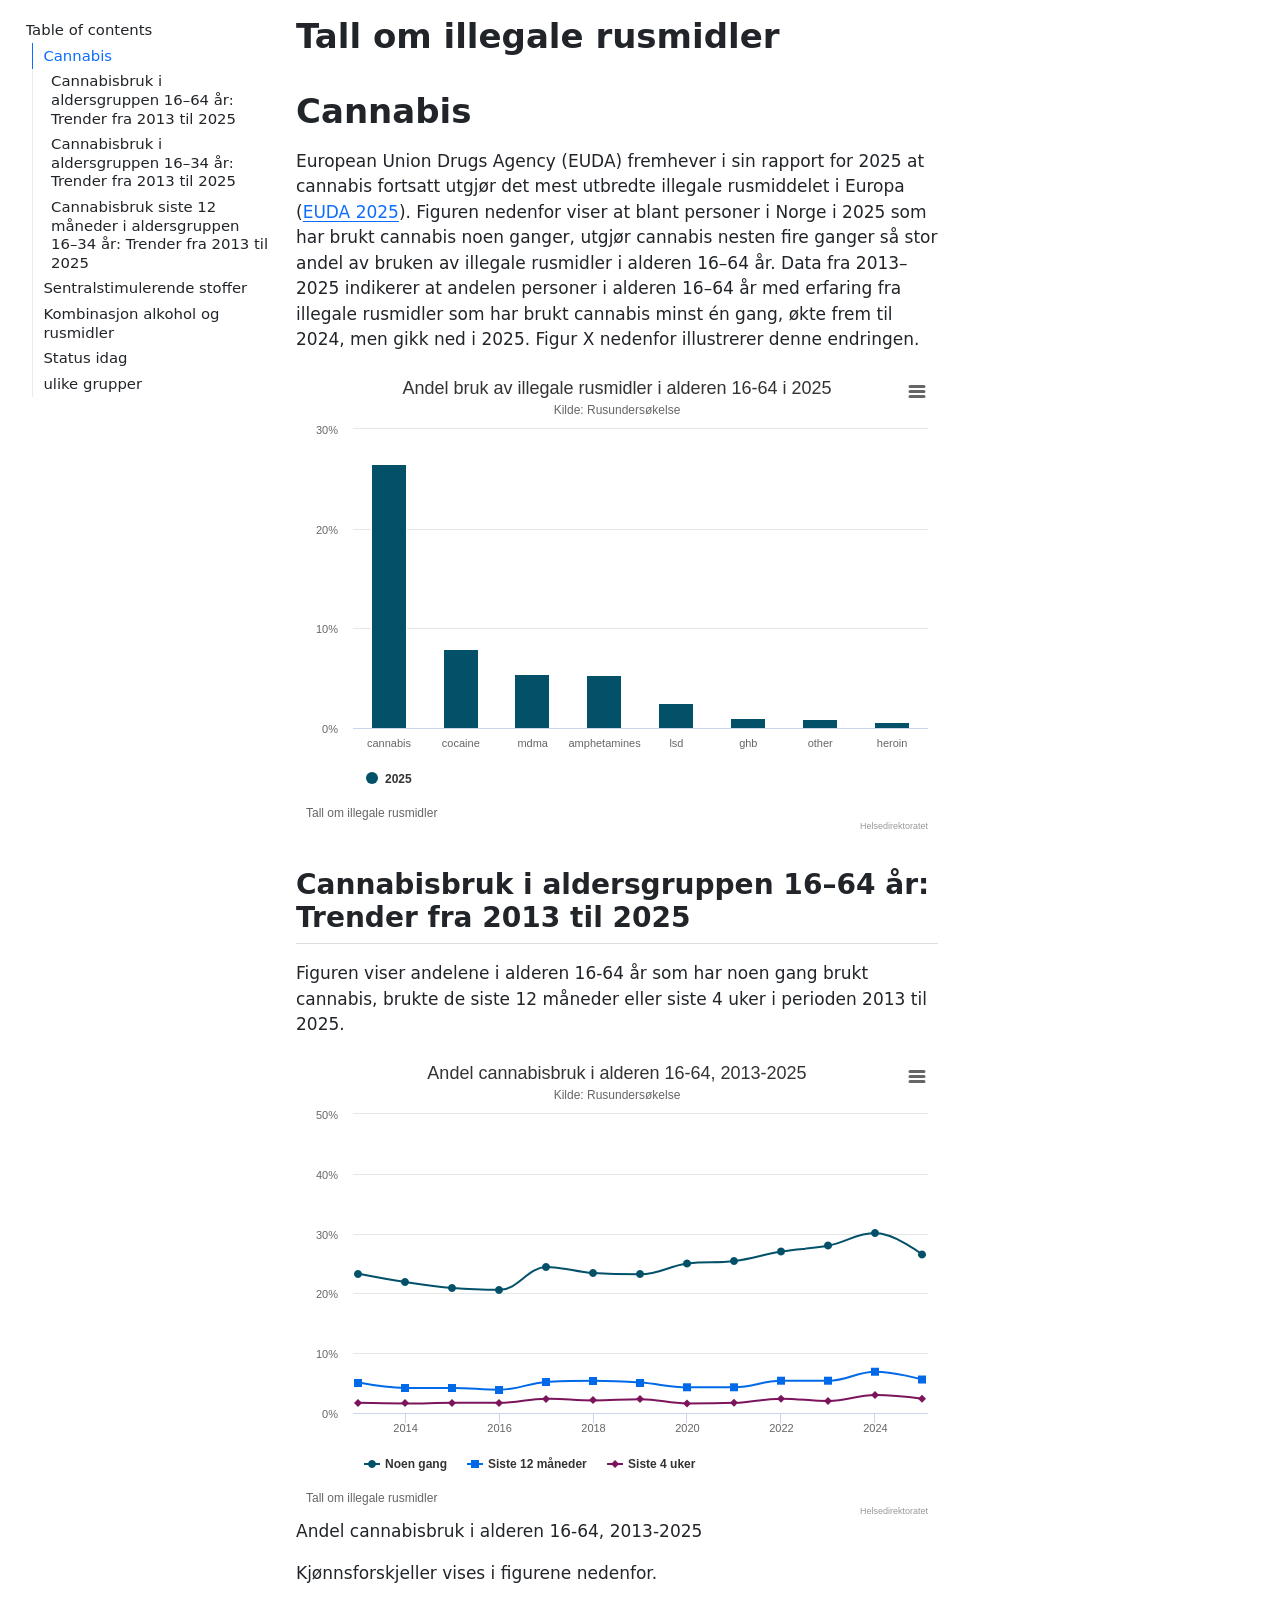
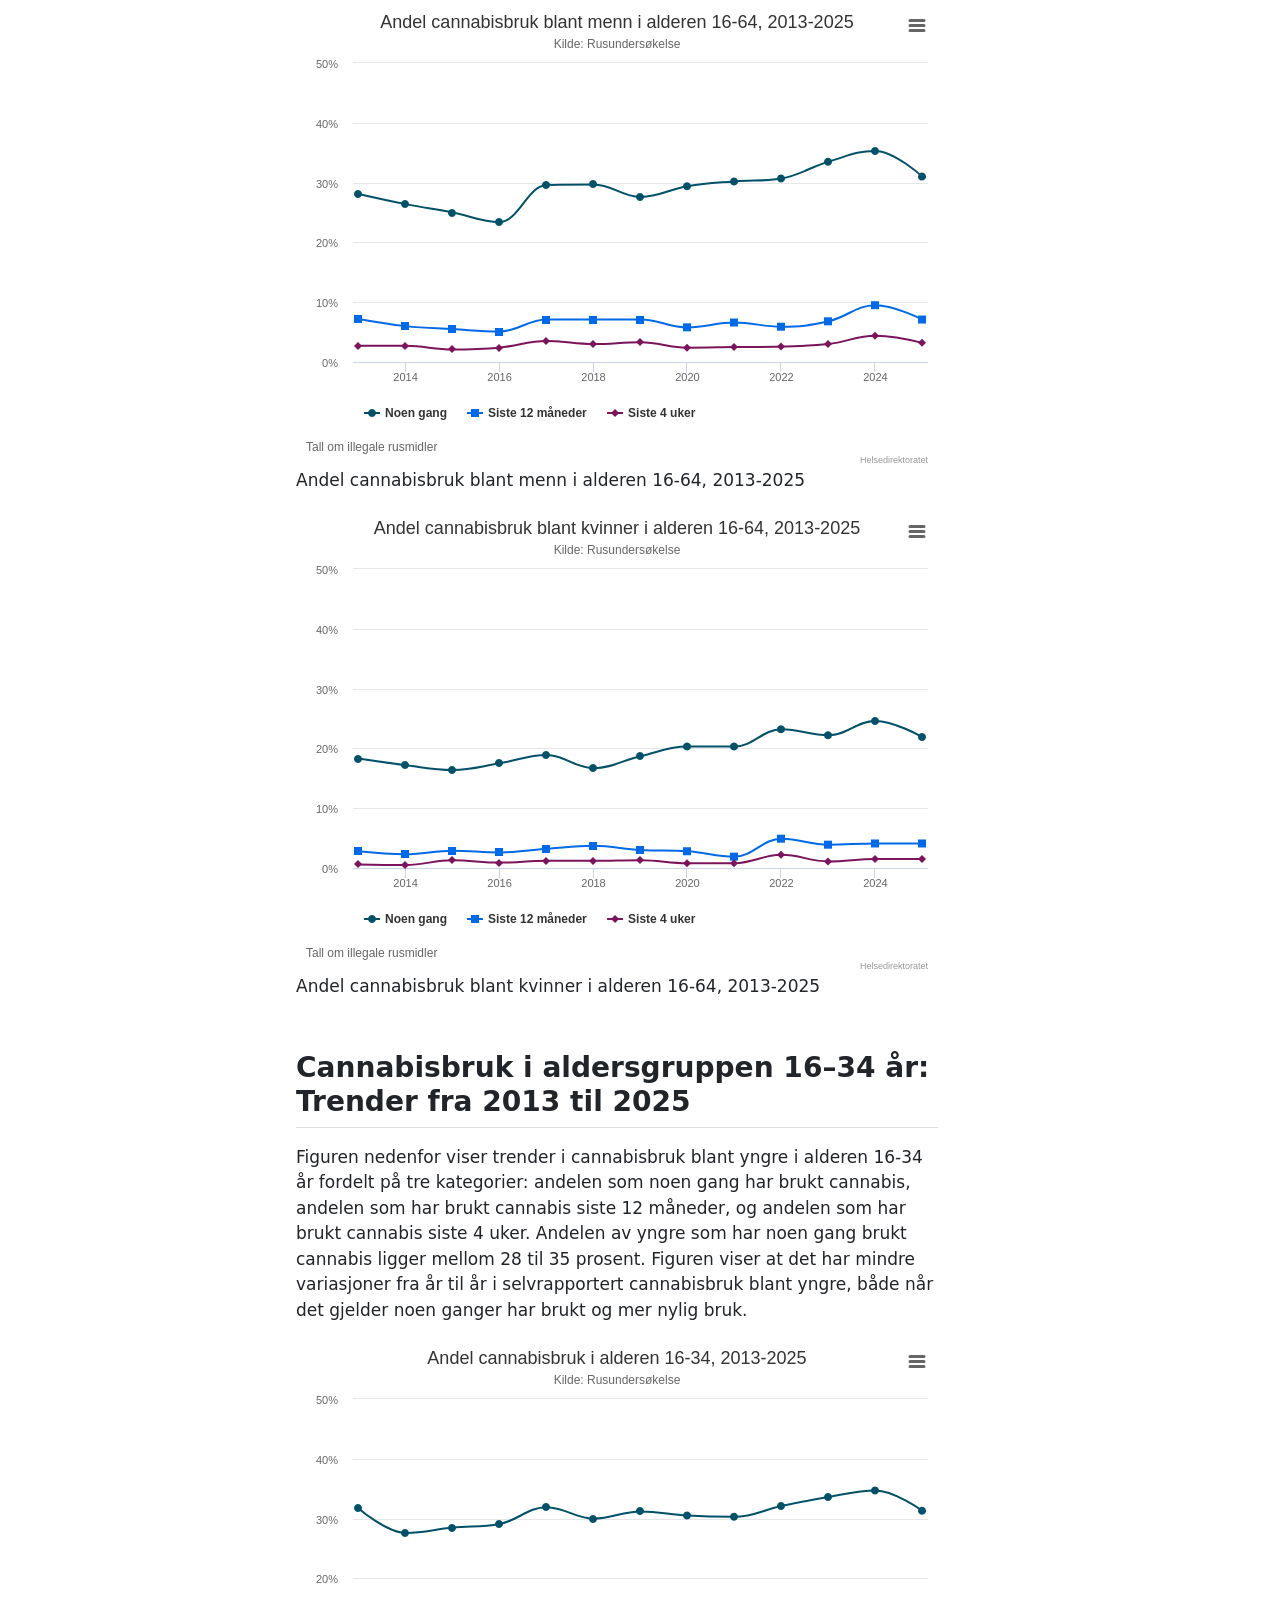
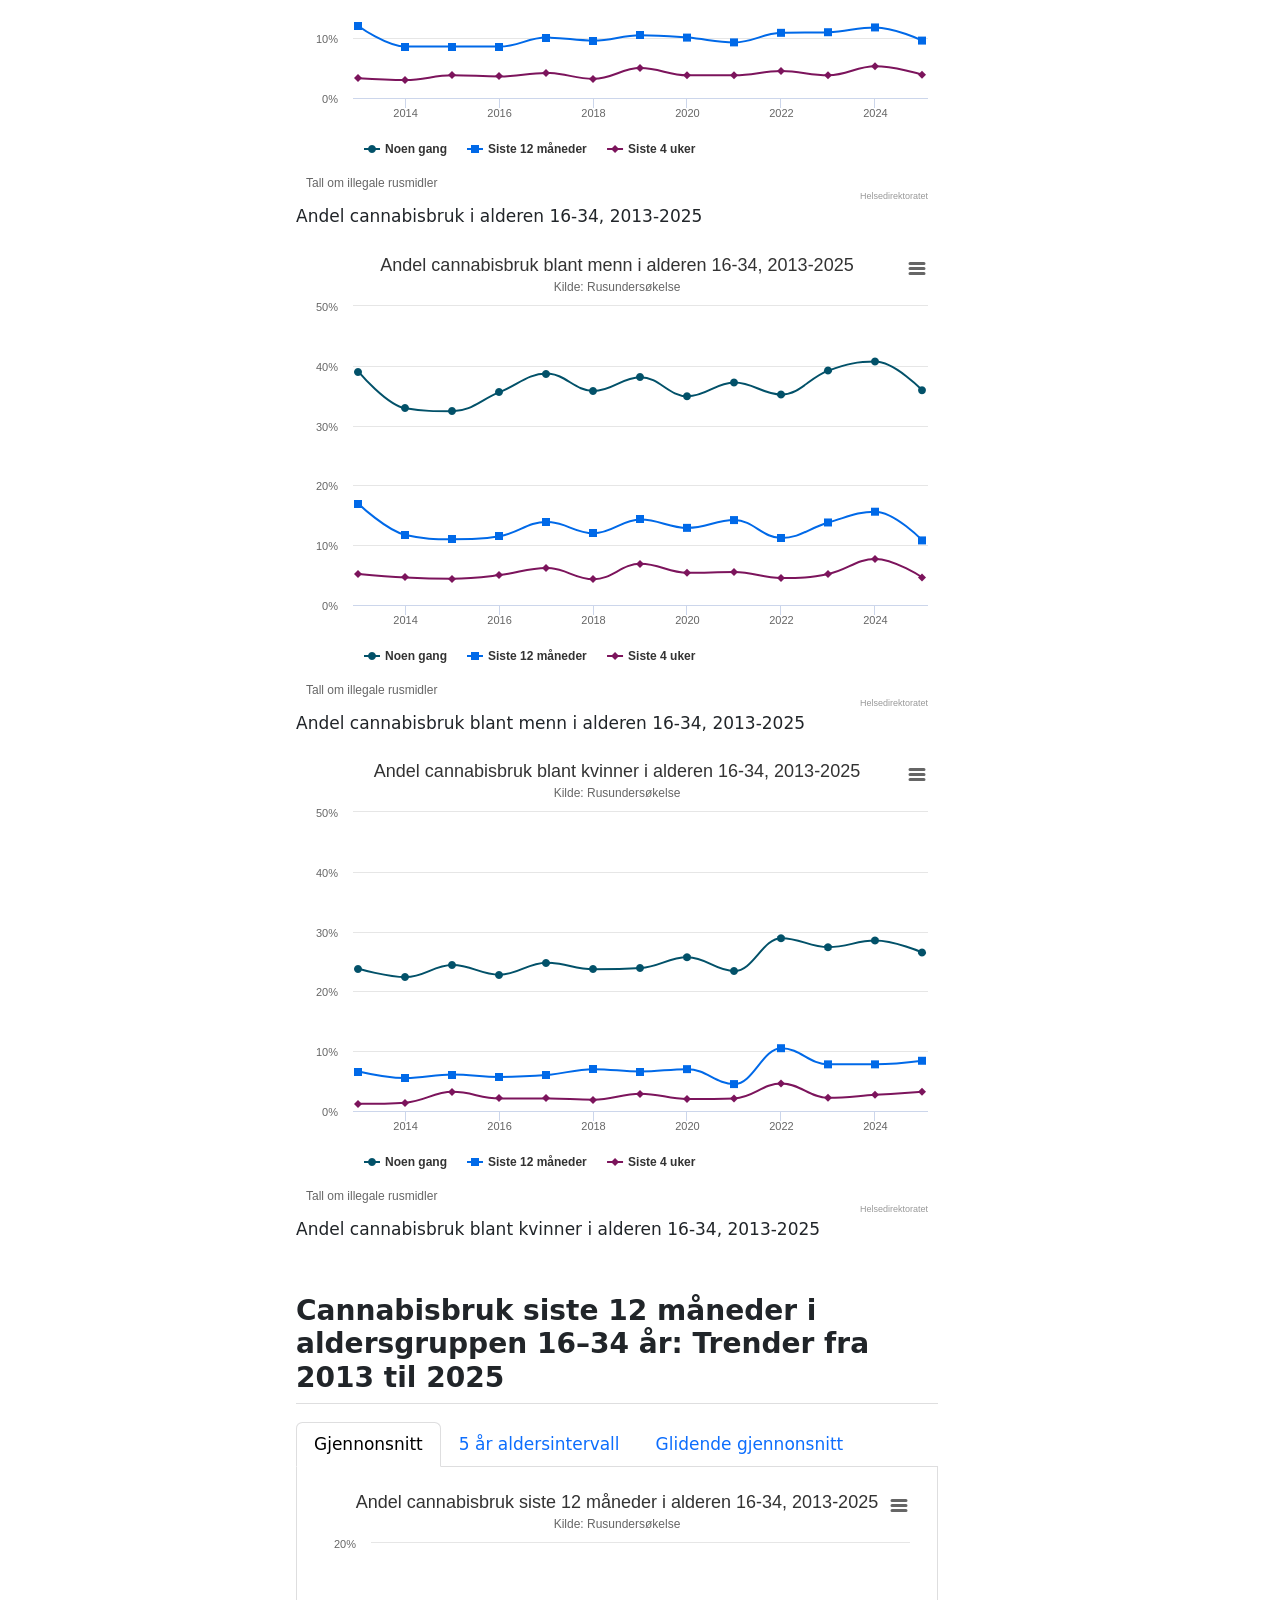
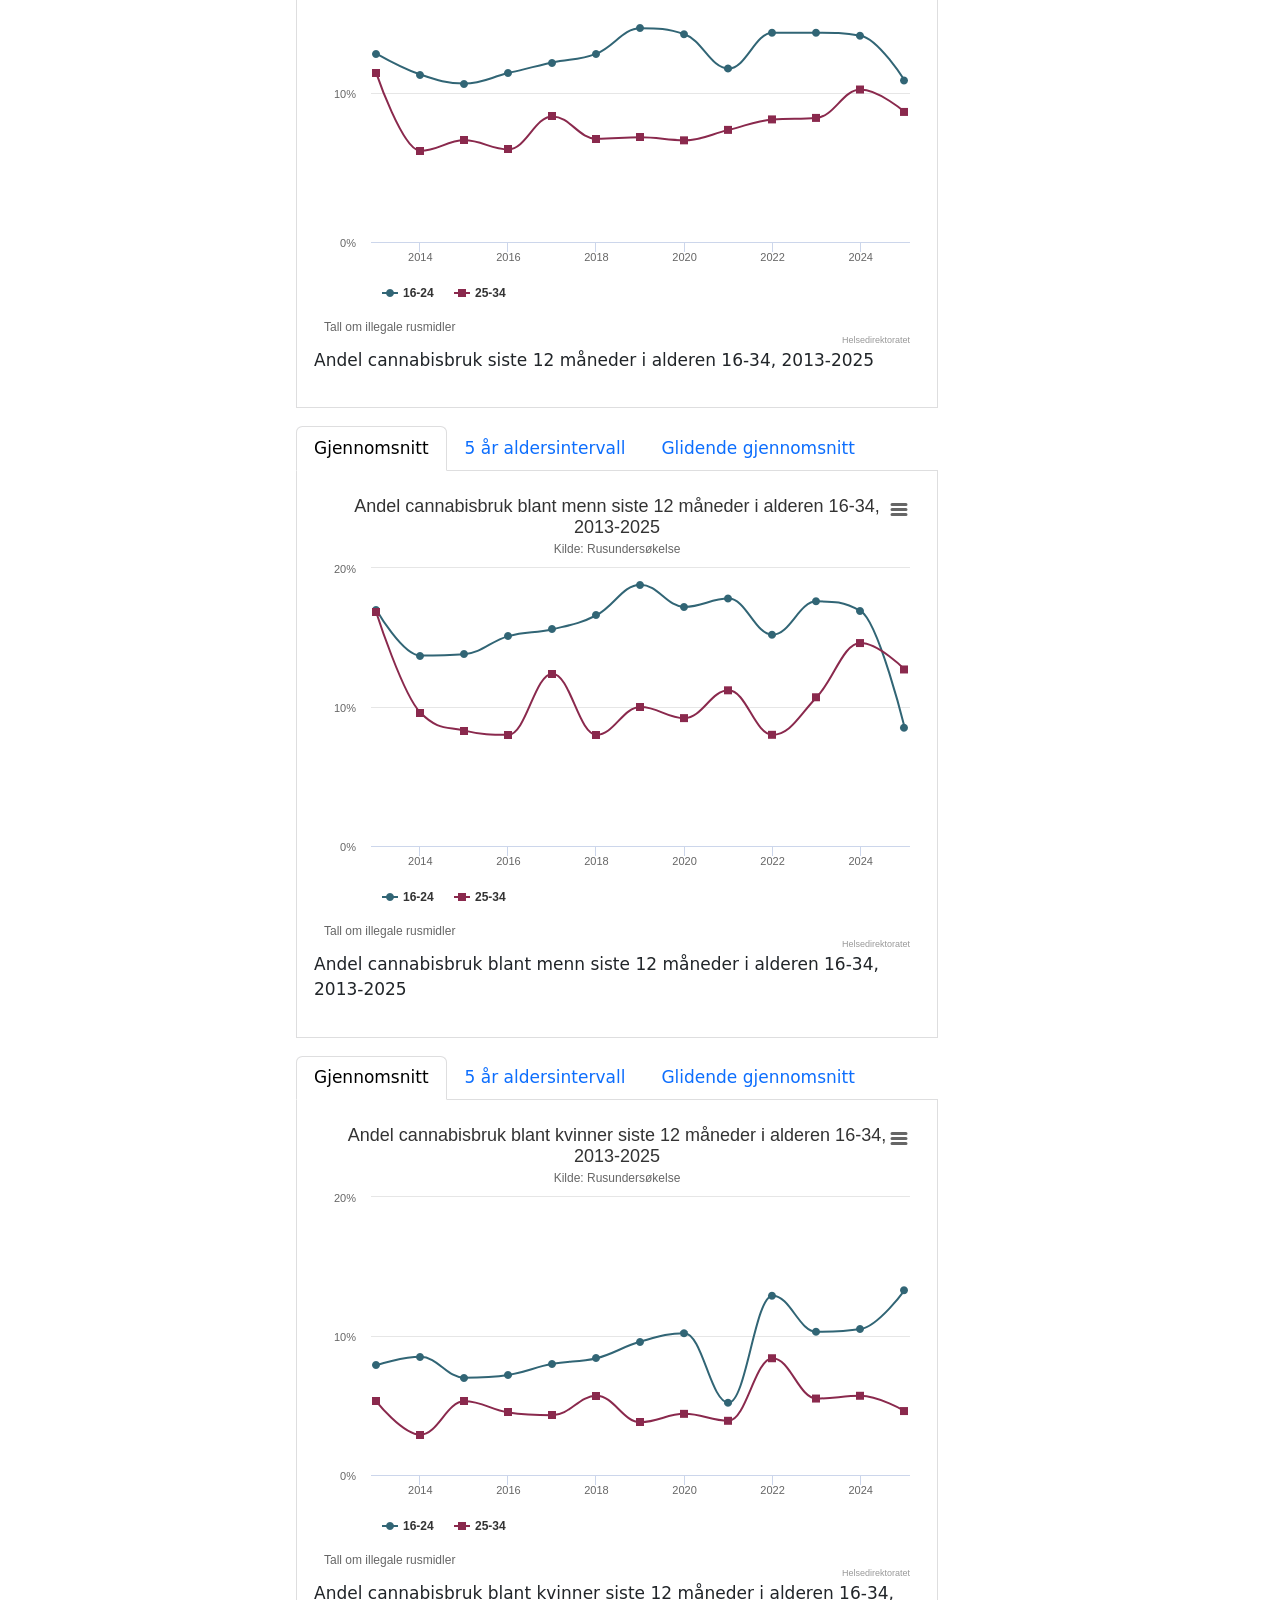
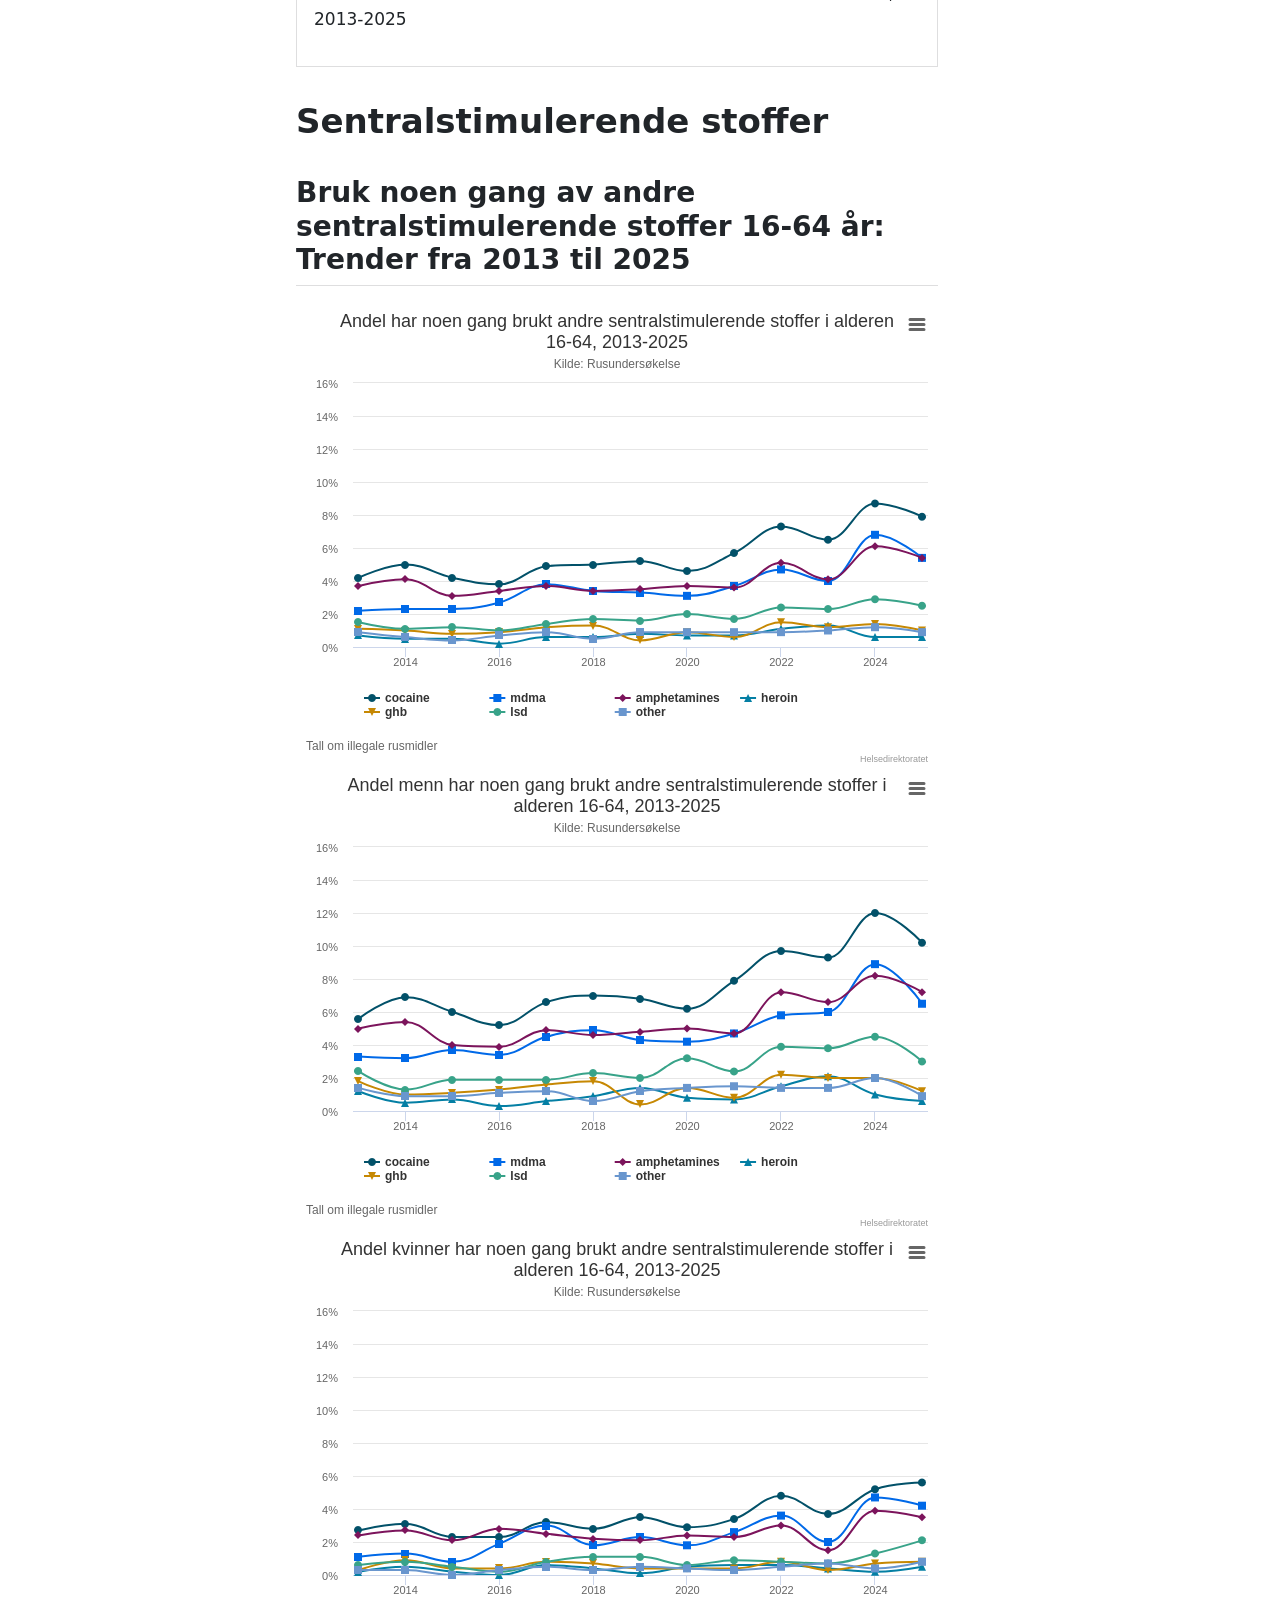
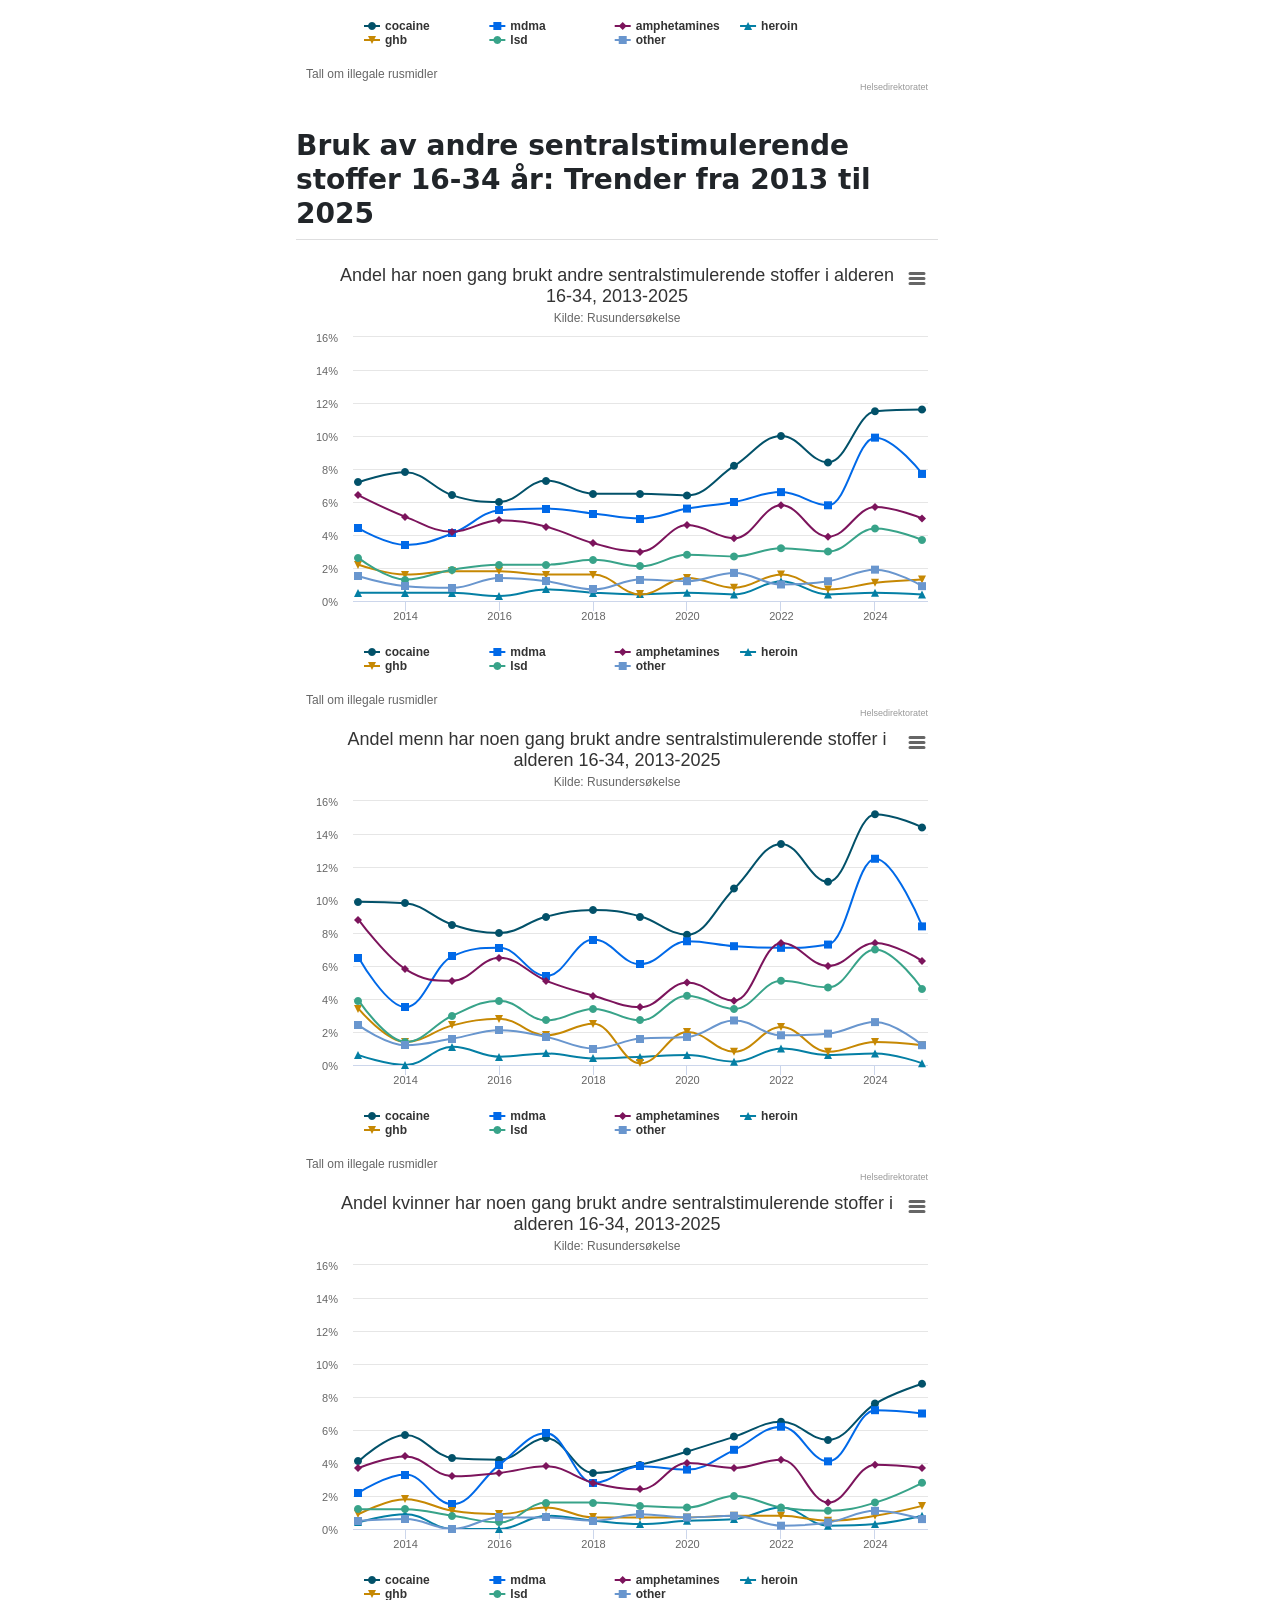
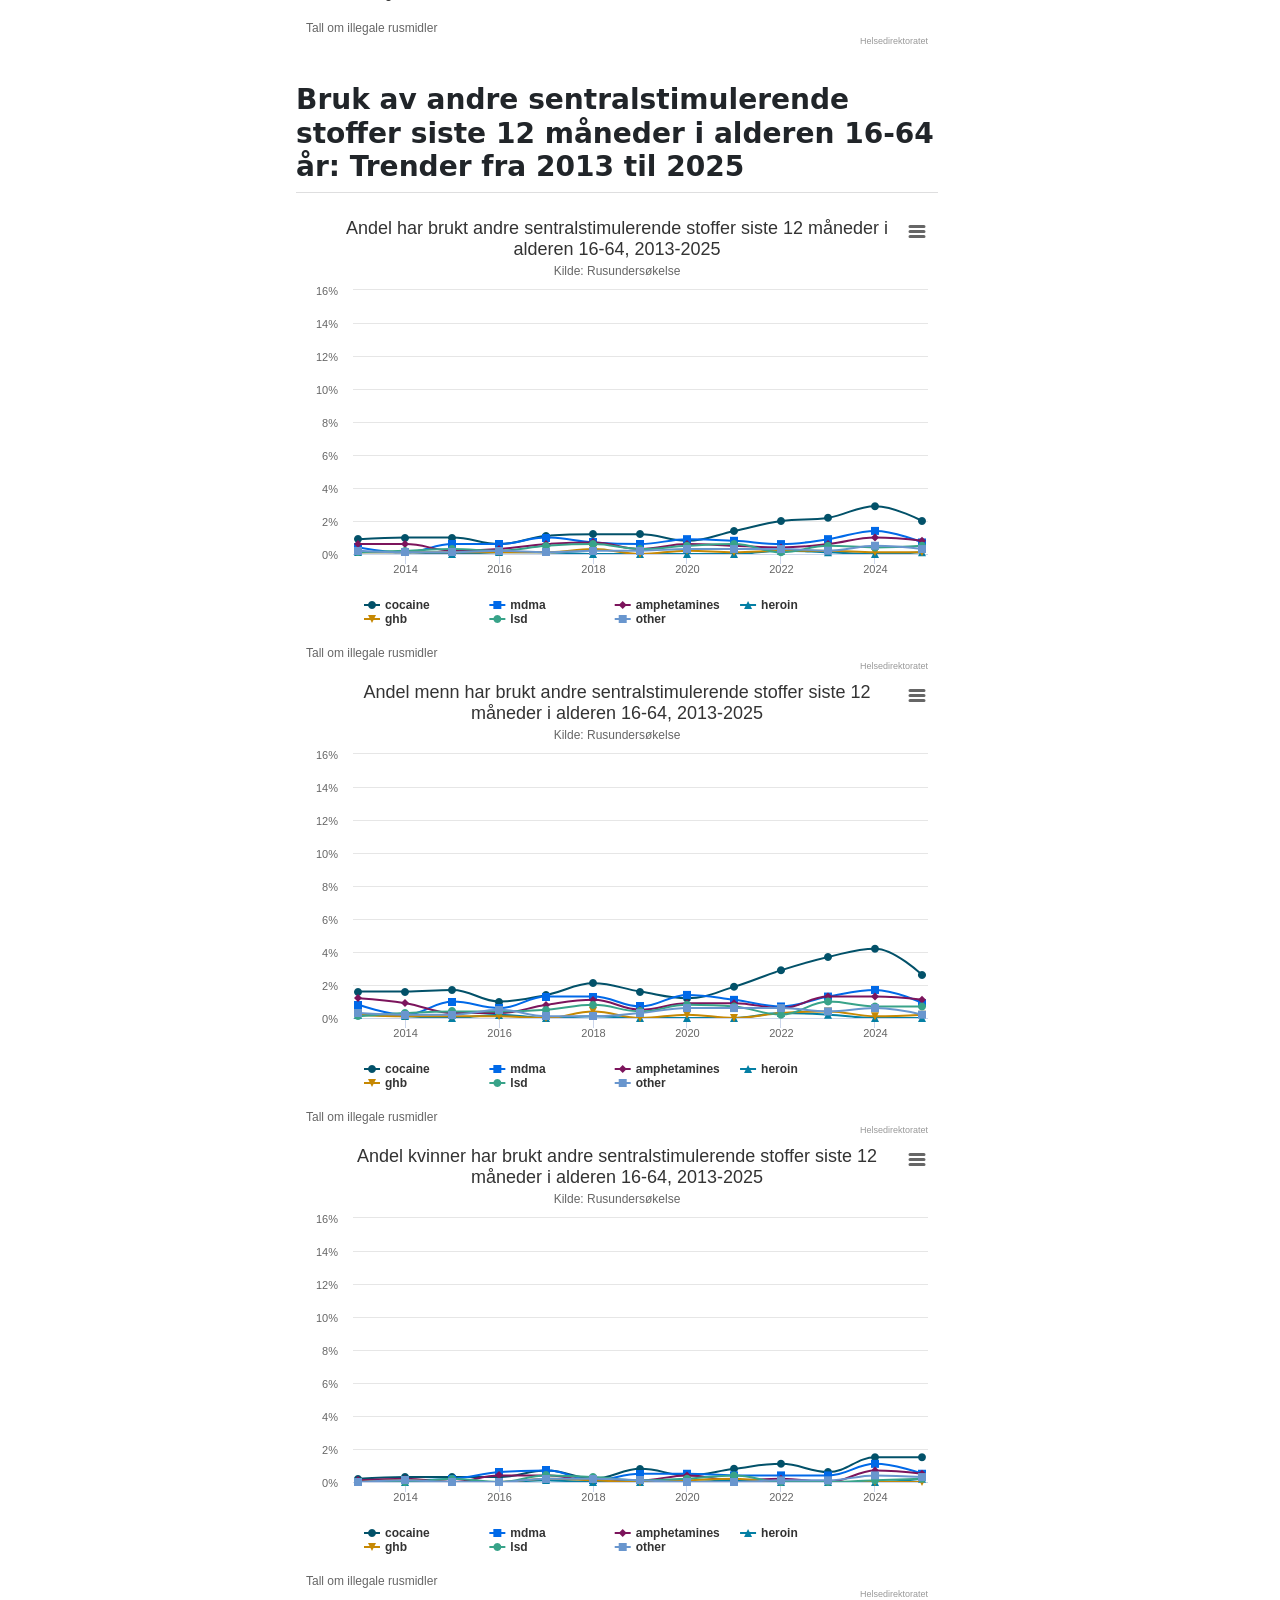
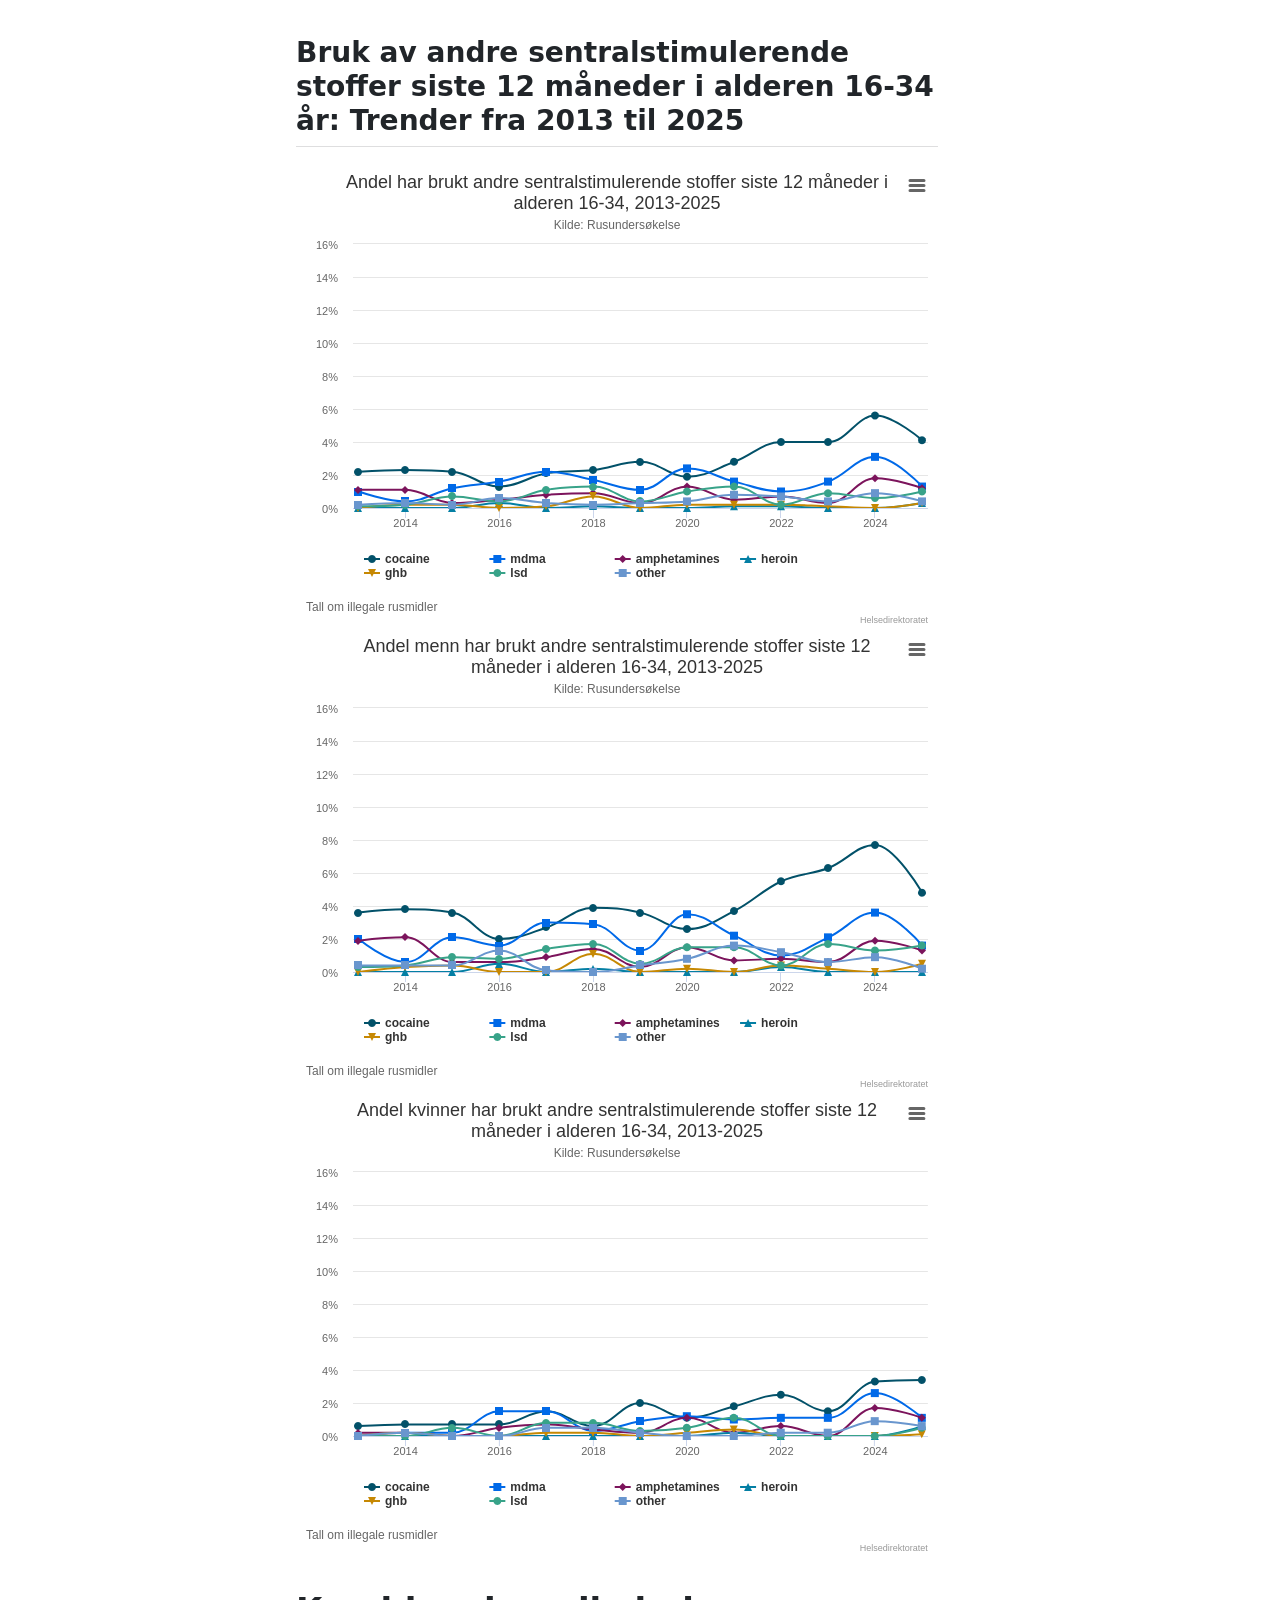
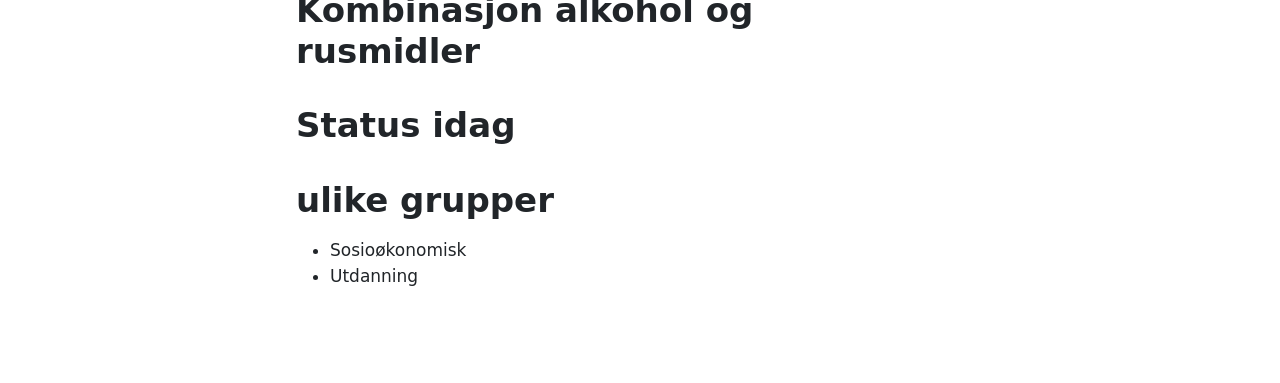
==== commit 89047924: "Add anaysis for 5 yrs age interval for younger" ====
--- a/docs/rapport2025.html
+++ b/docs/rapport2025.html
@@ -185,8 +185,8 @@
 <p>European Union Drugs Agency (EUDA) fremhever i sin rapport for 2025 at cannabis fortsatt utgjør det mest utbredte illegale rusmiddelet i Europa (<a href="https://www.euda.europa.eu/publications/european-drug-report/2025_en">EUDA 2025</a>). Figuren nedenfor viser at blant personer i Norge i 2025 som har brukt cannabis noen ganger, utgjør cannabis nesten fire ganger så stor andel av bruken av illegale rusmidler i alderen 16–64 år. Data fra 2013–2025 indikerer at andelen personer i alderen 16–64 år med erfaring fra illegale rusmidler som har brukt cannabis minst én gang, økte frem til 2024, men gikk ned i 2025. Figur X nedenfor illustrerer denne endringen.</p>
 <div class="cell">
 <div class="cell-output-display">
-<div class="highchart html-widget html-fill-item" id="htmlwidget-f59a64083ef581e6c47c" style="width:100%;height:464px;"></div>
-<script type="application/json" data-for="htmlwidget-f59a64083ef581e6c47c">{"x":{"hc_opts":{"chart":{"reflow":true,"inverted":false},"title":{"text":"Andel bruk av illegale rusmidler i alderen 16-64 i 2025"},"yAxis":{"title":{"text":" "},"labels":{"format":"{value}%"},"tickInterval":10,"min":0,"max":30},"credits":{"enabled":true,"text":"Helsedirektoratet","href":"https://www.helsedirektoratet.no/"},"exporting":{"enabled":true,"accessibility":{"enabled":true},"filename":"tall-om-alkohol"},"boost":{"enabled":false},"plotOptions":{"series":{"label":{"enabled":false},"turboThreshold":0},"treemap":{"layoutAlgorithm":"squarified"}},"xAxis":{"title":{"text":" "},"categories":["cannabis","cocaine","mdma","amphetamines","lsd","ghb","other","heroin"],"tickInterval":1,"labels":{"step":1}},"subtitle":{"text":"Kilde: Rusundersøkelse"},"tooltip":{"useHTML":true,"shared":true,"headerFormat":"<span style=\"font-size: 14px; font-weight: bold;\">{point.key}<\/span><br/>","pointFormat":"<span style=\"color:{series.color}\">●<\/span> <span style=\"color:black\">{series.name}<\/span>: <b>{point.n_level} ({point.y}%)<\/b><br/>"},"caption":{"text":"Tall om illegale rusmidler"},"legend":{"align":"left","verticalAlign":"bottom","layout":"horizontal","x":50,"y":0},"series":[{"group":"group","data":[{"year":2025,"outcome_level":1,"percentage":26.5,"calculation_type":"weighted","n_total":3729,"n_level":1019,"sum_weights":3549428.269641974,"ci_lower":24.8,"ci_upper":28.3,"substance":"cannabis","x_index":0,"x":0,"y":26.5},{"year":2025,"outcome_level":1,"percentage":7.9,"calculation_type":"weighted","n_total":3729,"n_level":291,"sum_weights":3549428.269641974,"ci_lower":6.9,"ci_upper":9,"substance":"cocaine","x_index":1,"x":1,"y":7.9},{"year":2025,"outcome_level":1,"percentage":5.4,"calculation_type":"weighted","n_total":3729,"n_level":198,"sum_weights":3549428.269641974,"ci_lower":4.5,"ci_upper":6.2,"substance":"mdma","x_index":2,"x":2,"y":5.4},{"year":2025,"outcome_level":1,"percentage":5.3,"calculation_type":"weighted","n_total":3729,"n_level":180,"sum_weights":3549428.269641974,"ci_lower":4.5,"ci_upper":6.2,"substance":"amphetamines","x_index":3,"x":3,"y":5.3},{"year":2025,"outcome_level":1,"percentage":2.5,"calculation_type":"weighted","n_total":3729,"n_level":90,"sum_weights":3549428.269641974,"ci_lower":1.9,"ci_upper":3.2,"substance":"lsd","x_index":4,"x":4,"y":2.5},{"year":2025,"outcome_level":1,"percentage":1,"calculation_type":"weighted","n_total":3729,"n_level":31,"sum_weights":3549428.269641974,"ci_lower":0.6,"ci_upper":1.4,"substance":"ghb","x_index":5,"x":5,"y":1},{"year":2025,"outcome_level":1,"percentage":0.9,"calculation_type":"weighted","n_total":3729,"n_level":29,"sum_weights":3549428.269641974,"ci_lower":0.5,"ci_upper":1.2,"substance":"other","x_index":6,"x":6,"y":0.9},{"year":2025,"outcome_level":1,"percentage":0.6,"calculation_type":"weighted","n_total":3729,"n_level":20,"sum_weights":3549428.269641974,"ci_lower":0.3,"ci_upper":0.9,"substance":"heroin","x_index":7,"x":7,"y":0.6}],"type":"column","name":2025,"color":"#025169","states":{"hover":{"brightness":0.2}},"point":{"events":{"mouseOver":"function() {\n                var chart = this.series.chart;\n                var categoryIndex = this.x;\n                chart.xAxis[0].removePlotBand('hover-band');\n                chart.xAxis[0].addPlotBand({\n                  id: 'hover-band',\n                  from: categoryIndex - 0.4,\n                  to: categoryIndex + 0.4,\n                  color: 'rgba(204, 211, 255, 0.25)',\n                  zIndex: 0\n                });\n              }","mouseOut":"function() {\n                var chart = this.series.chart;\n                chart.xAxis[0].removePlotBand('hover-band');\n              }"}}}]},"theme":{"chart":{"backgroundColor":"transparent"},"colors":["#7cb5ec","#434348","#90ed7d","#f7a35c","#8085e9","#f15c80","#e4d354","#2b908f","#f45b5b","#91e8e1"]},"conf_opts":{"global":{"Date":null,"VMLRadialGradientURL":"http =//code.highcharts.com/list(version)/gfx/vml-radial-gradient.png","canvasToolsURL":"http =//code.highcharts.com/list(version)/modules/canvas-tools.js","getTimezoneOffset":null,"timezoneOffset":0,"useUTC":true},"lang":{"contextButtonTitle":"Chart context menu","decimalPoint":".","downloadCSV":"Download CSV","downloadJPEG":"Download JPEG image","downloadPDF":"Download PDF document","downloadPNG":"Download PNG image","downloadSVG":"Download SVG vector image","downloadXLS":"Download XLS","drillUpText":"◁ Back to {series.name}","exitFullscreen":"Exit from full screen","exportData":{"annotationHeader":"Annotations","categoryDatetimeHeader":"DateTime","categoryHeader":"Category"},"hideData":"Hide data table","invalidDate":null,"loading":"Loading...","months":["January","February","March","April","May","June","July","August","September","October","November","December"],"noData":"No data to display","numericSymbolMagnitude":1000,"numericSymbols":["k","M","G","T","P","E"],"printChart":"Print chart","resetZoom":"Reset zoom","resetZoomTitle":"Reset zoom level 1:1","shortMonths":["Jan","Feb","Mar","Apr","May","Jun","Jul","Aug","Sep","Oct","Nov","Dec"],"shortWeekdays":["Sat","Sun","Mon","Tue","Wed","Thu","Fri"],"thousandsSep":" ","viewData":"View data table","viewFullscreen":"View in full screen","weekdays":["Sunday","Monday","Tuesday","Wednesday","Thursday","Friday","Saturday"]}},"type":"chart","fonts":[],"debug":false},"evals":["hc_opts.series.0.point.events.mouseOver","hc_opts.series.0.point.events.mouseOut"],"jsHooks":[]}</script>
+<div class="highchart html-widget html-fill-item" id="htmlwidget-7ea9028712dbebcc4928" style="width:100%;height:464px;"></div>
+<script type="application/json" data-for="htmlwidget-7ea9028712dbebcc4928">{"x":{"hc_opts":{"chart":{"reflow":true,"inverted":false},"title":{"text":"Andel bruk av illegale rusmidler i alderen 16-64 i 2025"},"yAxis":{"title":{"text":" "},"labels":{"format":"{value}%"},"tickInterval":10,"min":0,"max":30},"credits":{"enabled":true,"text":"Helsedirektoratet","href":"https://www.helsedirektoratet.no/"},"exporting":{"enabled":true,"accessibility":{"enabled":true},"filename":"tall-om-alkohol"},"boost":{"enabled":false},"plotOptions":{"series":{"label":{"enabled":false},"turboThreshold":0},"treemap":{"layoutAlgorithm":"squarified"}},"xAxis":{"title":{"text":" "},"categories":["cannabis","cocaine","mdma","amphetamines","lsd","ghb","other","heroin"],"tickInterval":1,"labels":{"step":1}},"subtitle":{"text":"Kilde: Rusundersøkelse"},"tooltip":{"useHTML":true,"shared":true,"headerFormat":"<span style=\"font-size: 14px; font-weight: bold;\">{point.key}<\/span><br/>","pointFormat":"<span style=\"color:{series.color}\">●<\/span> <span style=\"color:black\">{series.name}<\/span>: <b>{point.n_level} ({point.y}%)<\/b><br/>"},"caption":{"text":"Tall om illegale rusmidler"},"legend":{"align":"left","verticalAlign":"bottom","layout":"horizontal","x":50,"y":0},"series":[{"group":"group","data":[{"year":2025,"outcome_level":1,"percentage":26.5,"calculation_type":"weighted","n_total":3729,"n_level":1019,"sum_weights":3549428.269641974,"ci_lower":24.8,"ci_upper":28.3,"substance":"cannabis","x_index":0,"x":0,"y":26.5},{"year":2025,"outcome_level":1,"percentage":7.9,"calculation_type":"weighted","n_total":3729,"n_level":291,"sum_weights":3549428.269641974,"ci_lower":6.9,"ci_upper":9,"substance":"cocaine","x_index":1,"x":1,"y":7.9},{"year":2025,"outcome_level":1,"percentage":5.4,"calculation_type":"weighted","n_total":3729,"n_level":198,"sum_weights":3549428.269641974,"ci_lower":4.5,"ci_upper":6.2,"substance":"mdma","x_index":2,"x":2,"y":5.4},{"year":2025,"outcome_level":1,"percentage":5.3,"calculation_type":"weighted","n_total":3729,"n_level":180,"sum_weights":3549428.269641974,"ci_lower":4.5,"ci_upper":6.2,"substance":"amphetamines","x_index":3,"x":3,"y":5.3},{"year":2025,"outcome_level":1,"percentage":2.5,"calculation_type":"weighted","n_total":3729,"n_level":90,"sum_weights":3549428.269641974,"ci_lower":1.9,"ci_upper":3.2,"substance":"lsd","x_index":4,"x":4,"y":2.5},{"year":2025,"outcome_level":1,"percentage":1,"calculation_type":"weighted","n_total":3729,"n_level":31,"sum_weights":3549428.269641974,"ci_lower":0.6,"ci_upper":1.4,"substance":"ghb","x_index":5,"x":5,"y":1},{"year":2025,"outcome_level":1,"percentage":0.9,"calculation_type":"weighted","n_total":3729,"n_level":29,"sum_weights":3549428.269641974,"ci_lower":0.5,"ci_upper":1.2,"substance":"other","x_index":6,"x":6,"y":0.9},{"year":2025,"outcome_level":1,"percentage":0.6,"calculation_type":"weighted","n_total":3729,"n_level":20,"sum_weights":3549428.269641974,"ci_lower":0.3,"ci_upper":0.9,"substance":"heroin","x_index":7,"x":7,"y":0.6}],"type":"column","name":2025,"color":"#025169","states":{"hover":{"brightness":0.2}},"point":{"events":{"mouseOver":"function() {\n                var chart = this.series.chart;\n                var categoryIndex = this.x;\n                chart.xAxis[0].removePlotBand('hover-band');\n                chart.xAxis[0].addPlotBand({\n                  id: 'hover-band',\n                  from: categoryIndex - 0.4,\n                  to: categoryIndex + 0.4,\n                  color: 'rgba(204, 211, 255, 0.25)',\n                  zIndex: 0\n                });\n              }","mouseOut":"function() {\n                var chart = this.series.chart;\n                chart.xAxis[0].removePlotBand('hover-band');\n              }"}}}]},"theme":{"chart":{"backgroundColor":"transparent"},"colors":["#7cb5ec","#434348","#90ed7d","#f7a35c","#8085e9","#f15c80","#e4d354","#2b908f","#f45b5b","#91e8e1"]},"conf_opts":{"global":{"Date":null,"VMLRadialGradientURL":"http =//code.highcharts.com/list(version)/gfx/vml-radial-gradient.png","canvasToolsURL":"http =//code.highcharts.com/list(version)/modules/canvas-tools.js","getTimezoneOffset":null,"timezoneOffset":0,"useUTC":true},"lang":{"contextButtonTitle":"Chart context menu","decimalPoint":".","downloadCSV":"Download CSV","downloadJPEG":"Download JPEG image","downloadPDF":"Download PDF document","downloadPNG":"Download PNG image","downloadSVG":"Download SVG vector image","downloadXLS":"Download XLS","drillUpText":"◁ Back to {series.name}","exitFullscreen":"Exit from full screen","exportData":{"annotationHeader":"Annotations","categoryDatetimeHeader":"DateTime","categoryHeader":"Category"},"hideData":"Hide data table","invalidDate":null,"loading":"Loading...","months":["January","February","March","April","May","June","July","August","September","October","November","December"],"noData":"No data to display","numericSymbolMagnitude":1000,"numericSymbols":["k","M","G","T","P","E"],"printChart":"Print chart","resetZoom":"Reset zoom","resetZoomTitle":"Reset zoom level 1:1","shortMonths":["Jan","Feb","Mar","Apr","May","Jun","Jul","Aug","Sep","Oct","Nov","Dec"],"shortWeekdays":["Sat","Sun","Mon","Tue","Wed","Thu","Fri"],"thousandsSep":" ","viewData":"View data table","viewFullscreen":"View in full screen","weekdays":["Sunday","Monday","Tuesday","Wednesday","Thursday","Friday","Saturday"]}},"type":"chart","fonts":[],"debug":false},"evals":["hc_opts.series.0.point.events.mouseOver","hc_opts.series.0.point.events.mouseOut"],"jsHooks":[]}</script>
 </div>
 </div>
 <section id="cannabisbruk-i-aldersgruppen-1664-år-trender-fra-2013-til-2025" class="level2">
@@ -194,23 +194,23 @@
 <p>Figuren viser andelene i alderen 16-64 år som har noen gang brukt cannabis, brukte de siste 12 måneder eller siste 4 uker i perioden 2013 til 2025.</p>
 <div class="cell">
 <div class="cell-output-display">
-<div class="highchart html-widget html-fill-item" id="htmlwidget-cf85d7383c29a898da03" style="width:100%;height:464px;"></div>
-<script type="application/json" data-for="htmlwidget-cf85d7383c29a898da03">{"x":{"hc_opts":{"chart":{"reflow":true,"inverted":false},"title":{"text":"Andel cannabisbruk i alderen 16-64, 2013-2025 "},"yAxis":{"title":{"text":" "},"labels":{"format":"{value}%"},"tickInterval":10,"min":0,"max":50},"credits":{"enabled":true,"text":"Helsedirektoratet","href":"https://www.helsedirektoratet.no/"},"exporting":{"enabled":true,"accessibility":{"enabled":true},"filename":"tall-om-alkohol"},"boost":{"enabled":false},"plotOptions":{"series":{"label":{"enabled":false},"turboThreshold":0},"treemap":{"layoutAlgorithm":"squarified"}},"xAxis":{"title":{"text":" "},"labels":{"step":1}},"subtitle":{"text":"Kilde: Rusundersøkelse"},"tooltip":{"useHTML":true,"shared":true,"headerFormat":"<span style=\"font-size: 14px; font-weight: bold;\">{point.key}<\/span><br/>","pointFormat":"<span style=\"color:{series.color}\">●<\/span> <span style=\"color:black\">{series.name}<\/span>: <b>{point.n_level} ({point.y}%)<\/b><br/>"},"caption":{"text":"Tall om illegale rusmidler"},"legend":{"align":"left","verticalAlign":"bottom","layout":"horizontal","x":50,"y":0},"series":[{"group":"group","data":[{"year":2013,"outcome_level":1,"percentage":23.3,"calculation_type":"weighted","n_total":1784,"n_level":411,"sum_weights":1796.584835909597,"ci_lower":21.2,"ci_upper":25.3,"grp":"Noen gang","x":2013,"y":23.3},{"year":2014,"outcome_level":1,"percentage":21.9,"calculation_type":"weighted","n_total":1784,"n_level":393,"sum_weights":1793.279554554838,"ci_lower":19.9,"ci_upper":24,"grp":"Noen gang","x":2014,"y":21.9},{"year":2015,"outcome_level":1,"percentage":20.9,"calculation_type":"weighted","n_total":1935,"n_level":415,"sum_weights":1885.547589711514,"ci_lower":18.9,"ci_upper":22.8,"grp":"Noen gang","x":2015,"y":20.9},{"year":2016,"outcome_level":1,"percentage":20.6,"calculation_type":"weighted","n_total":1791,"n_level":375,"sum_weights":1733.991972468595,"ci_lower":18.5,"ci_upper":22.6,"grp":"Noen gang","x":2016,"y":20.6},{"year":2017,"outcome_level":1,"percentage":24.4,"calculation_type":"weighted","n_total":1876,"n_level":452,"sum_weights":1829.381868321395,"ci_lower":22.3,"ci_upper":26.5,"grp":"Noen gang","x":2017,"y":24.4},{"year":2018,"outcome_level":1,"percentage":23.4,"calculation_type":"weighted","n_total":1907,"n_level":465,"sum_weights":1819.837825681237,"ci_lower":21.4,"ci_upper":25.4,"grp":"Noen gang","x":2018,"y":23.4},{"year":2019,"outcome_level":1,"percentage":23.2,"calculation_type":"weighted","n_total":1839,"n_level":461,"sum_weights":1785.997628994731,"ci_lower":21.2,"ci_upper":25.3,"grp":"Noen gang","x":2019,"y":23.2},{"year":2020,"outcome_level":1,"percentage":25,"calculation_type":"weighted","n_total":1887,"n_level":494,"sum_weights":1815.978021338797,"ci_lower":22.9,"ci_upper":27,"grp":"Noen gang","x":2020,"y":25},{"year":2021,"outcome_level":1,"percentage":25.4,"calculation_type":"weighted","n_total":1869,"n_level":492,"sum_weights":1805.48225484796,"ci_lower":23.3,"ci_upper":27.5,"grp":"Noen gang","x":2021,"y":25.4},{"year":2022,"outcome_level":1,"percentage":27,"calculation_type":"weighted","n_total":1649,"n_level":458,"sum_weights":1595.162958927643,"ci_lower":24.8,"ci_upper":29.3,"grp":"Noen gang","x":2022,"y":27},{"year":2023,"outcome_level":1,"percentage":28,"calculation_type":"weighted","n_total":1793,"n_level":521,"sum_weights":1721.998563749171,"ci_lower":25.8,"ci_upper":30.2,"grp":"Noen gang","x":2023,"y":28},{"year":2024,"outcome_level":1,"percentage":30.1,"calculation_type":"weighted","n_total":3980,"n_level":1199,"sum_weights":3988.923000651776,"ci_lower":28.6,"ci_upper":31.5,"grp":"Noen gang","x":2024,"y":30.1},{"year":2025,"outcome_level":1,"percentage":26.5,"calculation_type":"weighted","n_total":3726,"n_level":1019,"sum_weights":3547055.926090073,"ci_lower":24.8,"ci_upper":28.3,"grp":"Noen gang","x":2025,"y":26.5}],"type":"spline","name":"Noen gang","marker":{"symbol":"circle","enabled":true,"radius":4},"color":"#025169","lineWidth":2,"states":{"hover":{"lineWidth":3}},"point":{"events":{"mouseOver":"function() {\n                var chart = this.series.chart;\n                var categoryIndex = this.x;\n                chart.xAxis[0].removePlotBand('hover-band');\n                chart.xAxis[0].addPlotBand({\n                  id: 'hover-band',\n                  from: categoryIndex - 0.4,\n                  to: categoryIndex + 0.4,\n                  color: 'rgba(204, 211, 255, 0.25)',\n                  zIndex: 0\n                });\n              }","mouseOut":"function() {\n                var chart = this.series.chart;\n                chart.xAxis[0].removePlotBand('hover-band');\n              }"}}},{"group":"group","data":[{"year":2013,"outcome_level":1,"percentage":5.1,"calculation_type":"weighted","n_total":1784,"n_level":105,"sum_weights":1796.584835909597,"ci_lower":4,"ci_upper":6.1,"grp":"Siste 12 måneder","x":2013,"y":5.1},{"year":2014,"outcome_level":1,"percentage":4.2,"calculation_type":"weighted","n_total":1784,"n_level":94,"sum_weights":1793.279554554838,"ci_lower":3.2,"ci_upper":5.2,"grp":"Siste 12 måneder","x":2014,"y":4.2},{"year":2015,"outcome_level":1,"percentage":4.2,"calculation_type":"weighted","n_total":1935,"n_level":105,"sum_weights":1885.547589711514,"ci_lower":3.3,"ci_upper":5.2,"grp":"Siste 12 måneder","x":2015,"y":4.2},{"year":2016,"outcome_level":1,"percentage":3.9,"calculation_type":"weighted","n_total":1791,"n_level":87,"sum_weights":1733.991972468595,"ci_lower":2.9,"ci_upper":4.9,"grp":"Siste 12 måneder","x":2016,"y":3.9},{"year":2017,"outcome_level":1,"percentage":5.2,"calculation_type":"weighted","n_total":1876,"n_level":113,"sum_weights":1829.381868321395,"ci_lower":4.1,"ci_upper":6.2,"grp":"Siste 12 måneder","x":2017,"y":5.2},{"year":2018,"outcome_level":1,"percentage":5.4,"calculation_type":"weighted","n_total":1907,"n_level":130,"sum_weights":1819.837825681237,"ci_lower":4.4,"ci_upper":6.5,"grp":"Siste 12 måneder","x":2018,"y":5.4},{"year":2019,"outcome_level":1,"percentage":5.1,"calculation_type":"weighted","n_total":1839,"n_level":125,"sum_weights":1785.997628994731,"ci_lower":4,"ci_upper":6.1,"grp":"Siste 12 måneder","x":2019,"y":5.1},{"year":2020,"outcome_level":1,"percentage":4.3,"calculation_type":"weighted","n_total":1887,"n_level":109,"sum_weights":1815.978021338797,"ci_lower":3.4,"ci_upper":5.3,"grp":"Siste 12 måneder","x":2020,"y":4.3},{"year":2021,"outcome_level":1,"percentage":4.3,"calculation_type":"weighted","n_total":1869,"n_level":102,"sum_weights":1805.48225484796,"ci_lower":3.3,"ci_upper":5.3,"grp":"Siste 12 måneder","x":2021,"y":4.3},{"year":2022,"outcome_level":1,"percentage":5.4,"calculation_type":"weighted","n_total":1649,"n_level":112,"sum_weights":1595.162958927643,"ci_lower":4.2,"ci_upper":6.6,"grp":"Siste 12 måneder","x":2022,"y":5.4},{"year":2023,"outcome_level":1,"percentage":5.4,"calculation_type":"weighted","n_total":1793,"n_level":123,"sum_weights":1721.998563749171,"ci_lower":4.3,"ci_upper":6.5,"grp":"Siste 12 måneder","x":2023,"y":5.4},{"year":2024,"outcome_level":1,"percentage":6.9,"calculation_type":"weighted","n_total":3980,"n_level":268,"sum_weights":3988.923000651776,"ci_lower":6.1,"ci_upper":7.7,"grp":"Siste 12 måneder","x":2024,"y":6.9},{"year":2025,"outcome_level":1,"percentage":5.6,"calculation_type":"weighted","n_total":3726,"n_level":202,"sum_weights":3547055.926090073,"ci_lower":4.7,"ci_upper":6.6,"grp":"Siste 12 måneder","x":2025,"y":5.6}],"type":"spline","name":"Siste 12 måneder","marker":{"symbol":"square","enabled":true,"radius":4},"color":"#0069E8","lineWidth":2,"states":{"hover":{"lineWidth":3}},"point":{"events":{"mouseOver":"function() {\n                var chart = this.series.chart;\n                var categoryIndex = this.x;\n                chart.xAxis[0].removePlotBand('hover-band');\n                chart.xAxis[0].addPlotBand({\n                  id: 'hover-band',\n                  from: categoryIndex - 0.4,\n                  to: categoryIndex + 0.4,\n                  color: 'rgba(204, 211, 255, 0.25)',\n                  zIndex: 0\n                });\n              }","mouseOut":"function() {\n                var chart = this.series.chart;\n                chart.xAxis[0].removePlotBand('hover-band');\n              }"}}},{"group":"group","data":[{"year":2013,"outcome_level":1,"percentage":1.7,"calculation_type":"weighted","n_total":1784,"n_level":31,"sum_weights":1796.584835909597,"ci_lower":1.1,"ci_upper":2.3,"grp":"Siste 4 uker","x":2013,"y":1.7},{"year":2014,"outcome_level":1,"percentage":1.6,"calculation_type":"weighted","n_total":1784,"n_level":35,"sum_weights":1793.279554554838,"ci_lower":1,"ci_upper":2.3,"grp":"Siste 4 uker","x":2014,"y":1.6},{"year":2015,"outcome_level":1,"percentage":1.7,"calculation_type":"weighted","n_total":1935,"n_level":42,"sum_weights":1885.547589711514,"ci_lower":1.1,"ci_upper":2.3,"grp":"Siste 4 uker","x":2015,"y":1.7},{"year":2016,"outcome_level":1,"percentage":1.7,"calculation_type":"weighted","n_total":1791,"n_level":36,"sum_weights":1733.991972468595,"ci_lower":1,"ci_upper":2.3,"grp":"Siste 4 uker","x":2016,"y":1.7},{"year":2017,"outcome_level":1,"percentage":2.4,"calculation_type":"weighted","n_total":1876,"n_level":49,"sum_weights":1829.381868321395,"ci_lower":1.6,"ci_upper":3.1,"grp":"Siste 4 uker","x":2017,"y":2.4},{"year":2018,"outcome_level":1,"percentage":2.1,"calculation_type":"weighted","n_total":1907,"n_level":47,"sum_weights":1819.837825681237,"ci_lower":1.4,"ci_upper":2.8,"grp":"Siste 4 uker","x":2018,"y":2.1},{"year":2019,"outcome_level":1,"percentage":2.3,"calculation_type":"weighted","n_total":1839,"n_level":55,"sum_weights":1785.997628994731,"ci_lower":1.6,"ci_upper":3.1,"grp":"Siste 4 uker","x":2019,"y":2.3},{"year":2020,"outcome_level":1,"percentage":1.6,"calculation_type":"weighted","n_total":1887,"n_level":39,"sum_weights":1815.978021338797,"ci_lower":1,"ci_upper":2.2,"grp":"Siste 4 uker","x":2020,"y":1.6},{"year":2021,"outcome_level":1,"percentage":1.7,"calculation_type":"weighted","n_total":1869,"n_level":42,"sum_weights":1805.48225484796,"ci_lower":1.1,"ci_upper":2.3,"grp":"Siste 4 uker","x":2021,"y":1.7},{"year":2022,"outcome_level":1,"percentage":2.4,"calculation_type":"weighted","n_total":1649,"n_level":46,"sum_weights":1595.162958927643,"ci_lower":1.6,"ci_upper":3.2,"grp":"Siste 4 uker","x":2022,"y":2.4},{"year":2023,"outcome_level":1,"percentage":2,"calculation_type":"weighted","n_total":1793,"n_level":45,"sum_weights":1721.998563749171,"ci_lower":1.3,"ci_upper":2.7,"grp":"Siste 4 uker","x":2023,"y":2},{"year":2024,"outcome_level":1,"percentage":3,"calculation_type":"weighted","n_total":3980,"n_level":113,"sum_weights":3988.923000651776,"ci_lower":2.4,"ci_upper":3.5,"grp":"Siste 4 uker","x":2024,"y":3},{"year":2025,"outcome_level":1,"percentage":2.4,"calculation_type":"weighted","n_total":3726,"n_level":82,"sum_weights":3547055.926090073,"ci_lower":1.8,"ci_upper":3,"grp":"Siste 4 uker","x":2025,"y":2.4}],"type":"spline","name":"Siste 4 uker","marker":{"symbol":"diamond","enabled":true,"radius":4},"color":"#7C145C","lineWidth":2,"states":{"hover":{"lineWidth":3}},"point":{"events":{"mouseOver":"function() {\n                var chart = this.series.chart;\n                var categoryIndex = this.x;\n                chart.xAxis[0].removePlotBand('hover-band');\n                chart.xAxis[0].addPlotBand({\n                  id: 'hover-band',\n                  from: categoryIndex - 0.4,\n                  to: categoryIndex + 0.4,\n                  color: 'rgba(204, 211, 255, 0.25)',\n                  zIndex: 0\n                });\n              }","mouseOut":"function() {\n                var chart = this.series.chart;\n                chart.xAxis[0].removePlotBand('hover-band');\n              }"}}}]},"theme":{"chart":{"backgroundColor":"transparent"},"colors":["#7cb5ec","#434348","#90ed7d","#f7a35c","#8085e9","#f15c80","#e4d354","#2b908f","#f45b5b","#91e8e1"]},"conf_opts":{"global":{"Date":null,"VMLRadialGradientURL":"http =//code.highcharts.com/list(version)/gfx/vml-radial-gradient.png","canvasToolsURL":"http =//code.highcharts.com/list(version)/modules/canvas-tools.js","getTimezoneOffset":null,"timezoneOffset":0,"useUTC":true},"lang":{"contextButtonTitle":"Chart context menu","decimalPoint":".","downloadCSV":"Download CSV","downloadJPEG":"Download JPEG image","downloadPDF":"Download PDF document","downloadPNG":"Download PNG image","downloadSVG":"Download SVG vector image","downloadXLS":"Download XLS","drillUpText":"◁ Back to {series.name}","exitFullscreen":"Exit from full screen","exportData":{"annotationHeader":"Annotations","categoryDatetimeHeader":"DateTime","categoryHeader":"Category"},"hideData":"Hide data table","invalidDate":null,"loading":"Loading...","months":["January","February","March","April","May","June","July","August","September","October","November","December"],"noData":"No data to display","numericSymbolMagnitude":1000,"numericSymbols":["k","M","G","T","P","E"],"printChart":"Print chart","resetZoom":"Reset zoom","resetZoomTitle":"Reset zoom level 1:1","shortMonths":["Jan","Feb","Mar","Apr","May","Jun","Jul","Aug","Sep","Oct","Nov","Dec"],"shortWeekdays":["Sat","Sun","Mon","Tue","Wed","Thu","Fri"],"thousandsSep":" ","viewData":"View data table","viewFullscreen":"View in full screen","weekdays":["Sunday","Monday","Tuesday","Wednesday","Thursday","Friday","Saturday"]}},"type":"chart","fonts":[],"debug":false},"evals":["hc_opts.series.0.point.events.mouseOver","hc_opts.series.0.point.events.mouseOut","hc_opts.series.1.point.events.mouseOver","hc_opts.series.1.point.events.mouseOut","hc_opts.series.2.point.events.mouseOver","hc_opts.series.2.point.events.mouseOut"],"jsHooks":[]}</script>
+<div class="highchart html-widget html-fill-item" id="htmlwidget-55d00665a970a9a813e6" style="width:100%;height:464px;"></div>
+<script type="application/json" data-for="htmlwidget-55d00665a970a9a813e6">{"x":{"hc_opts":{"chart":{"reflow":true,"inverted":false},"title":{"text":"Andel cannabisbruk i alderen 16-64, 2013-2025 "},"yAxis":{"title":{"text":" "},"labels":{"format":"{value}%"},"tickInterval":10,"min":0,"max":50},"credits":{"enabled":true,"text":"Helsedirektoratet","href":"https://www.helsedirektoratet.no/"},"exporting":{"enabled":true,"accessibility":{"enabled":true},"filename":"tall-om-alkohol"},"boost":{"enabled":false},"plotOptions":{"series":{"label":{"enabled":false},"turboThreshold":0},"treemap":{"layoutAlgorithm":"squarified"}},"xAxis":{"title":{"text":" "},"labels":{"step":1}},"subtitle":{"text":"Kilde: Rusundersøkelse"},"tooltip":{"useHTML":true,"shared":true,"headerFormat":"<span style=\"font-size: 14px; font-weight: bold;\">{point.key}<\/span><br/>","pointFormat":"<span style=\"color:{series.color}\">●<\/span> <span style=\"color:black\">{series.name}<\/span>: <b>{point.n_level} ({point.y}%)<\/b><br/>"},"caption":{"text":"Tall om illegale rusmidler"},"legend":{"align":"left","verticalAlign":"bottom","layout":"horizontal","x":50,"y":0},"series":[{"group":"group","data":[{"year":2013,"outcome_level":1,"percentage":23.3,"calculation_type":"weighted","n_total":1784,"n_level":411,"sum_weights":1796.584835909597,"ci_lower":21.2,"ci_upper":25.3,"grp":"Noen gang","x":2013,"y":23.3},{"year":2014,"outcome_level":1,"percentage":21.9,"calculation_type":"weighted","n_total":1784,"n_level":393,"sum_weights":1793.279554554838,"ci_lower":19.9,"ci_upper":24,"grp":"Noen gang","x":2014,"y":21.9},{"year":2015,"outcome_level":1,"percentage":20.9,"calculation_type":"weighted","n_total":1935,"n_level":415,"sum_weights":1885.547589711514,"ci_lower":18.9,"ci_upper":22.8,"grp":"Noen gang","x":2015,"y":20.9},{"year":2016,"outcome_level":1,"percentage":20.6,"calculation_type":"weighted","n_total":1791,"n_level":375,"sum_weights":1733.991972468595,"ci_lower":18.5,"ci_upper":22.6,"grp":"Noen gang","x":2016,"y":20.6},{"year":2017,"outcome_level":1,"percentage":24.4,"calculation_type":"weighted","n_total":1876,"n_level":452,"sum_weights":1829.381868321395,"ci_lower":22.3,"ci_upper":26.5,"grp":"Noen gang","x":2017,"y":24.4},{"year":2018,"outcome_level":1,"percentage":23.4,"calculation_type":"weighted","n_total":1907,"n_level":465,"sum_weights":1819.837825681237,"ci_lower":21.4,"ci_upper":25.4,"grp":"Noen gang","x":2018,"y":23.4},{"year":2019,"outcome_level":1,"percentage":23.2,"calculation_type":"weighted","n_total":1839,"n_level":461,"sum_weights":1785.997628994731,"ci_lower":21.2,"ci_upper":25.3,"grp":"Noen gang","x":2019,"y":23.2},{"year":2020,"outcome_level":1,"percentage":25,"calculation_type":"weighted","n_total":1887,"n_level":494,"sum_weights":1815.978021338797,"ci_lower":22.9,"ci_upper":27,"grp":"Noen gang","x":2020,"y":25},{"year":2021,"outcome_level":1,"percentage":25.4,"calculation_type":"weighted","n_total":1869,"n_level":492,"sum_weights":1805.48225484796,"ci_lower":23.3,"ci_upper":27.5,"grp":"Noen gang","x":2021,"y":25.4},{"year":2022,"outcome_level":1,"percentage":27,"calculation_type":"weighted","n_total":1649,"n_level":458,"sum_weights":1595.162958927643,"ci_lower":24.8,"ci_upper":29.3,"grp":"Noen gang","x":2022,"y":27},{"year":2023,"outcome_level":1,"percentage":28,"calculation_type":"weighted","n_total":1793,"n_level":521,"sum_weights":1721.998563749171,"ci_lower":25.8,"ci_upper":30.2,"grp":"Noen gang","x":2023,"y":28},{"year":2024,"outcome_level":1,"percentage":30.1,"calculation_type":"weighted","n_total":3980,"n_level":1199,"sum_weights":3988.923000651776,"ci_lower":28.6,"ci_upper":31.5,"grp":"Noen gang","x":2024,"y":30.1},{"year":2025,"outcome_level":1,"percentage":26.5,"calculation_type":"weighted","n_total":3726,"n_level":1019,"sum_weights":3547055.926090073,"ci_lower":24.8,"ci_upper":28.3,"grp":"Noen gang","x":2025,"y":26.5}],"type":"spline","name":"Noen gang","marker":{"symbol":"circle","enabled":true,"radius":4},"color":"#025169","lineWidth":2,"states":{"hover":{"lineWidth":3}},"point":{"events":{"mouseOver":"function() {\n                var chart = this.series.chart;\n                var categoryIndex = this.x;\n                chart.xAxis[0].removePlotBand('hover-band');\n                chart.xAxis[0].addPlotBand({\n                  id: 'hover-band',\n                  from: categoryIndex - 0.4,\n                  to: categoryIndex + 0.4,\n                  color: 'rgba(204, 211, 255, 0.25)',\n                  zIndex: 0\n                });\n              }","mouseOut":"function() {\n                var chart = this.series.chart;\n                chart.xAxis[0].removePlotBand('hover-band');\n              }"}}},{"group":"group","data":[{"year":2013,"outcome_level":1,"percentage":5.1,"calculation_type":"weighted","n_total":1784,"n_level":105,"sum_weights":1796.584835909597,"ci_lower":4,"ci_upper":6.1,"grp":"Siste 12 måneder","x":2013,"y":5.1},{"year":2014,"outcome_level":1,"percentage":4.2,"calculation_type":"weighted","n_total":1784,"n_level":94,"sum_weights":1793.279554554838,"ci_lower":3.2,"ci_upper":5.2,"grp":"Siste 12 måneder","x":2014,"y":4.2},{"year":2015,"outcome_level":1,"percentage":4.2,"calculation_type":"weighted","n_total":1935,"n_level":105,"sum_weights":1885.547589711514,"ci_lower":3.3,"ci_upper":5.2,"grp":"Siste 12 måneder","x":2015,"y":4.2},{"year":2016,"outcome_level":1,"percentage":3.9,"calculation_type":"weighted","n_total":1791,"n_level":87,"sum_weights":1733.991972468595,"ci_lower":2.9,"ci_upper":4.9,"grp":"Siste 12 måneder","x":2016,"y":3.9},{"year":2017,"outcome_level":1,"percentage":5.2,"calculation_type":"weighted","n_total":1876,"n_level":113,"sum_weights":1829.381868321395,"ci_lower":4.1,"ci_upper":6.2,"grp":"Siste 12 måneder","x":2017,"y":5.2},{"year":2018,"outcome_level":1,"percentage":5.4,"calculation_type":"weighted","n_total":1907,"n_level":130,"sum_weights":1819.837825681237,"ci_lower":4.4,"ci_upper":6.5,"grp":"Siste 12 måneder","x":2018,"y":5.4},{"year":2019,"outcome_level":1,"percentage":5.1,"calculation_type":"weighted","n_total":1839,"n_level":125,"sum_weights":1785.997628994731,"ci_lower":4,"ci_upper":6.1,"grp":"Siste 12 måneder","x":2019,"y":5.1},{"year":2020,"outcome_level":1,"percentage":4.3,"calculation_type":"weighted","n_total":1887,"n_level":109,"sum_weights":1815.978021338797,"ci_lower":3.4,"ci_upper":5.3,"grp":"Siste 12 måneder","x":2020,"y":4.3},{"year":2021,"outcome_level":1,"percentage":4.3,"calculation_type":"weighted","n_total":1869,"n_level":102,"sum_weights":1805.48225484796,"ci_lower":3.3,"ci_upper":5.3,"grp":"Siste 12 måneder","x":2021,"y":4.3},{"year":2022,"outcome_level":1,"percentage":5.4,"calculation_type":"weighted","n_total":1649,"n_level":112,"sum_weights":1595.162958927643,"ci_lower":4.2,"ci_upper":6.6,"grp":"Siste 12 måneder","x":2022,"y":5.4},{"year":2023,"outcome_level":1,"percentage":5.4,"calculation_type":"weighted","n_total":1793,"n_level":123,"sum_weights":1721.998563749171,"ci_lower":4.3,"ci_upper":6.5,"grp":"Siste 12 måneder","x":2023,"y":5.4},{"year":2024,"outcome_level":1,"percentage":6.9,"calculation_type":"weighted","n_total":3980,"n_level":268,"sum_weights":3988.923000651776,"ci_lower":6.1,"ci_upper":7.7,"grp":"Siste 12 måneder","x":2024,"y":6.9},{"year":2025,"outcome_level":1,"percentage":5.6,"calculation_type":"weighted","n_total":3726,"n_level":202,"sum_weights":3547055.926090073,"ci_lower":4.7,"ci_upper":6.6,"grp":"Siste 12 måneder","x":2025,"y":5.6}],"type":"spline","name":"Siste 12 måneder","marker":{"symbol":"square","enabled":true,"radius":4},"color":"#0069E8","lineWidth":2,"states":{"hover":{"lineWidth":3}},"point":{"events":{"mouseOver":"function() {\n                var chart = this.series.chart;\n                var categoryIndex = this.x;\n                chart.xAxis[0].removePlotBand('hover-band');\n                chart.xAxis[0].addPlotBand({\n                  id: 'hover-band',\n                  from: categoryIndex - 0.4,\n                  to: categoryIndex + 0.4,\n                  color: 'rgba(204, 211, 255, 0.25)',\n                  zIndex: 0\n                });\n              }","mouseOut":"function() {\n                var chart = this.series.chart;\n                chart.xAxis[0].removePlotBand('hover-band');\n              }"}}},{"group":"group","data":[{"year":2013,"outcome_level":1,"percentage":1.7,"calculation_type":"weighted","n_total":1784,"n_level":31,"sum_weights":1796.584835909597,"ci_lower":1.1,"ci_upper":2.3,"grp":"Siste 4 uker","x":2013,"y":1.7},{"year":2014,"outcome_level":1,"percentage":1.6,"calculation_type":"weighted","n_total":1784,"n_level":35,"sum_weights":1793.279554554838,"ci_lower":1,"ci_upper":2.3,"grp":"Siste 4 uker","x":2014,"y":1.6},{"year":2015,"outcome_level":1,"percentage":1.7,"calculation_type":"weighted","n_total":1935,"n_level":42,"sum_weights":1885.547589711514,"ci_lower":1.1,"ci_upper":2.3,"grp":"Siste 4 uker","x":2015,"y":1.7},{"year":2016,"outcome_level":1,"percentage":1.7,"calculation_type":"weighted","n_total":1791,"n_level":36,"sum_weights":1733.991972468595,"ci_lower":1,"ci_upper":2.3,"grp":"Siste 4 uker","x":2016,"y":1.7},{"year":2017,"outcome_level":1,"percentage":2.4,"calculation_type":"weighted","n_total":1876,"n_level":49,"sum_weights":1829.381868321395,"ci_lower":1.6,"ci_upper":3.1,"grp":"Siste 4 uker","x":2017,"y":2.4},{"year":2018,"outcome_level":1,"percentage":2.1,"calculation_type":"weighted","n_total":1907,"n_level":47,"sum_weights":1819.837825681237,"ci_lower":1.4,"ci_upper":2.8,"grp":"Siste 4 uker","x":2018,"y":2.1},{"year":2019,"outcome_level":1,"percentage":2.3,"calculation_type":"weighted","n_total":1839,"n_level":55,"sum_weights":1785.997628994731,"ci_lower":1.6,"ci_upper":3.1,"grp":"Siste 4 uker","x":2019,"y":2.3},{"year":2020,"outcome_level":1,"percentage":1.6,"calculation_type":"weighted","n_total":1887,"n_level":39,"sum_weights":1815.978021338797,"ci_lower":1,"ci_upper":2.2,"grp":"Siste 4 uker","x":2020,"y":1.6},{"year":2021,"outcome_level":1,"percentage":1.7,"calculation_type":"weighted","n_total":1869,"n_level":42,"sum_weights":1805.48225484796,"ci_lower":1.1,"ci_upper":2.3,"grp":"Siste 4 uker","x":2021,"y":1.7},{"year":2022,"outcome_level":1,"percentage":2.4,"calculation_type":"weighted","n_total":1649,"n_level":46,"sum_weights":1595.162958927643,"ci_lower":1.6,"ci_upper":3.2,"grp":"Siste 4 uker","x":2022,"y":2.4},{"year":2023,"outcome_level":1,"percentage":2,"calculation_type":"weighted","n_total":1793,"n_level":45,"sum_weights":1721.998563749171,"ci_lower":1.3,"ci_upper":2.7,"grp":"Siste 4 uker","x":2023,"y":2},{"year":2024,"outcome_level":1,"percentage":3,"calculation_type":"weighted","n_total":3980,"n_level":113,"sum_weights":3988.923000651776,"ci_lower":2.4,"ci_upper":3.5,"grp":"Siste 4 uker","x":2024,"y":3},{"year":2025,"outcome_level":1,"percentage":2.4,"calculation_type":"weighted","n_total":3726,"n_level":82,"sum_weights":3547055.926090073,"ci_lower":1.8,"ci_upper":3,"grp":"Siste 4 uker","x":2025,"y":2.4}],"type":"spline","name":"Siste 4 uker","marker":{"symbol":"diamond","enabled":true,"radius":4},"color":"#7C145C","lineWidth":2,"states":{"hover":{"lineWidth":3}},"point":{"events":{"mouseOver":"function() {\n                var chart = this.series.chart;\n                var categoryIndex = this.x;\n                chart.xAxis[0].removePlotBand('hover-band');\n                chart.xAxis[0].addPlotBand({\n                  id: 'hover-band',\n                  from: categoryIndex - 0.4,\n                  to: categoryIndex + 0.4,\n                  color: 'rgba(204, 211, 255, 0.25)',\n                  zIndex: 0\n                });\n              }","mouseOut":"function() {\n                var chart = this.series.chart;\n                chart.xAxis[0].removePlotBand('hover-band');\n              }"}}}]},"theme":{"chart":{"backgroundColor":"transparent"},"colors":["#7cb5ec","#434348","#90ed7d","#f7a35c","#8085e9","#f15c80","#e4d354","#2b908f","#f45b5b","#91e8e1"]},"conf_opts":{"global":{"Date":null,"VMLRadialGradientURL":"http =//code.highcharts.com/list(version)/gfx/vml-radial-gradient.png","canvasToolsURL":"http =//code.highcharts.com/list(version)/modules/canvas-tools.js","getTimezoneOffset":null,"timezoneOffset":0,"useUTC":true},"lang":{"contextButtonTitle":"Chart context menu","decimalPoint":".","downloadCSV":"Download CSV","downloadJPEG":"Download JPEG image","downloadPDF":"Download PDF document","downloadPNG":"Download PNG image","downloadSVG":"Download SVG vector image","downloadXLS":"Download XLS","drillUpText":"◁ Back to {series.name}","exitFullscreen":"Exit from full screen","exportData":{"annotationHeader":"Annotations","categoryDatetimeHeader":"DateTime","categoryHeader":"Category"},"hideData":"Hide data table","invalidDate":null,"loading":"Loading...","months":["January","February","March","April","May","June","July","August","September","October","November","December"],"noData":"No data to display","numericSymbolMagnitude":1000,"numericSymbols":["k","M","G","T","P","E"],"printChart":"Print chart","resetZoom":"Reset zoom","resetZoomTitle":"Reset zoom level 1:1","shortMonths":["Jan","Feb","Mar","Apr","May","Jun","Jul","Aug","Sep","Oct","Nov","Dec"],"shortWeekdays":["Sat","Sun","Mon","Tue","Wed","Thu","Fri"],"thousandsSep":" ","viewData":"View data table","viewFullscreen":"View in full screen","weekdays":["Sunday","Monday","Tuesday","Wednesday","Thursday","Friday","Saturday"]}},"type":"chart","fonts":[],"debug":false},"evals":["hc_opts.series.0.point.events.mouseOver","hc_opts.series.0.point.events.mouseOut","hc_opts.series.1.point.events.mouseOver","hc_opts.series.1.point.events.mouseOut","hc_opts.series.2.point.events.mouseOver","hc_opts.series.2.point.events.mouseOut"],"jsHooks":[]}</script>
 <p>Andel cannabisbruk i alderen 16-64, 2013-2025</p>
 </div>
 </div>
 <p>Kjønnsforskjeller vises i figurene nedenfor.</p>
 <div class="cell">
 <div class="cell-output-display">
-<div class="highchart html-widget html-fill-item" id="htmlwidget-ba17680ea783dd59d91f" style="width:100%;height:464px;"></div>
-<script type="application/json" data-for="htmlwidget-ba17680ea783dd59d91f">{"x":{"hc_opts":{"chart":{"reflow":true,"inverted":false},"title":{"text":"Andel cannabisbruk blant menn i alderen 16-64, 2013-2025"},"yAxis":{"title":{"text":" "},"labels":{"format":"{value}%"},"tickInterval":10,"min":0,"max":50},"credits":{"enabled":true,"text":"Helsedirektoratet","href":"https://www.helsedirektoratet.no/"},"exporting":{"enabled":true,"accessibility":{"enabled":true},"filename":"tall-om-alkohol"},"boost":{"enabled":false},"plotOptions":{"series":{"label":{"enabled":false},"turboThreshold":0},"treemap":{"layoutAlgorithm":"squarified"}},"xAxis":{"title":{"text":" "},"labels":{"step":1}},"subtitle":{"text":"Kilde: Rusundersøkelse"},"tooltip":{"useHTML":true,"shared":true,"headerFormat":"<span style=\"font-size: 14px; font-weight: bold;\">{point.key}<\/span><br/>","pointFormat":"<span style=\"color:{series.color}\">●<\/span> <span style=\"color:black\">{series.name}<\/span>: <b>{point.n_level} ({point.y}%)<\/b><br/>"},"caption":{"text":"Tall om illegale rusmidler"},"legend":{"align":"left","verticalAlign":"bottom","layout":"horizontal","x":50,"y":0},"series":[{"group":"group","data":[{"year":2013,"outcome_level":1,"percentage":28.1,"calculation_type":"weighted","n_total":908,"n_level":254,"sum_weights":917.4182948126071,"ci_lower":25,"ci_upper":31.1,"grp":"Noen gang","x":2013,"y":28.1},{"year":2014,"outcome_level":1,"percentage":26.4,"calculation_type":"weighted","n_total":888,"n_level":235,"sum_weights":919.785391770298,"ci_lower":23.3,"ci_upper":29.5,"grp":"Noen gang","x":2014,"y":26.4},{"year":2015,"outcome_level":1,"percentage":25,"calculation_type":"weighted","n_total":973,"n_level":250,"sum_weights":977.0013903467365,"ci_lower":22.1,"ci_upper":27.9,"grp":"Noen gang","x":2015,"y":25},{"year":2016,"outcome_level":1,"percentage":23.4,"calculation_type":"weighted","n_total":914,"n_level":225,"sum_weights":893.1854139265278,"ci_lower":20.5,"ci_upper":26.4,"grp":"Noen gang","x":2016,"y":23.4},{"year":2017,"outcome_level":1,"percentage":29.6,"calculation_type":"weighted","n_total":917,"n_level":272,"sum_weights":939.6841423950258,"ci_lower":26.5,"ci_upper":32.7,"grp":"Noen gang","x":2017,"y":29.6},{"year":2018,"outcome_level":1,"percentage":29.7,"calculation_type":"weighted","n_total":971,"n_level":295,"sum_weights":935.0810408947831,"ci_lower":26.7,"ci_upper":32.8,"grp":"Noen gang","x":2018,"y":29.7},{"year":2019,"outcome_level":1,"percentage":27.6,"calculation_type":"weighted","n_total":957,"n_level":291,"sum_weights":904.8015160378249,"ci_lower":24.6,"ci_upper":30.6,"grp":"Noen gang","x":2019,"y":27.6},{"year":2020,"outcome_level":1,"percentage":29.4,"calculation_type":"weighted","n_total":962,"n_level":296,"sum_weights":925.366784986132,"ci_lower":26.4,"ci_upper":32.4,"grp":"Noen gang","x":2020,"y":29.4},{"year":2021,"outcome_level":1,"percentage":30.2,"calculation_type":"weighted","n_total":930,"n_level":296,"sum_weights":925.5031124370259,"ci_lower":27,"ci_upper":33.3,"grp":"Noen gang","x":2021,"y":30.2},{"year":2022,"outcome_level":1,"percentage":30.7,"calculation_type":"weighted","n_total":818,"n_level":256,"sum_weights":814.6115770661183,"ci_lower":27.3,"ci_upper":34.1,"grp":"Noen gang","x":2022,"y":30.7},{"year":2023,"outcome_level":1,"percentage":33.5,"calculation_type":"weighted","n_total":917,"n_level":315,"sum_weights":875.5345662493323,"ci_lower":30.3,"ci_upper":36.8,"grp":"Noen gang","x":2023,"y":33.5},{"year":2024,"outcome_level":1,"percentage":35.3,"calculation_type":"weighted","n_total":1974,"n_level":700,"sum_weights":2037.134755227359,"ci_lower":33.1,"ci_upper":37.4,"grp":"Noen gang","x":2024,"y":35.3},{"year":2025,"outcome_level":1,"percentage":31,"calculation_type":"weighted","n_total":1783,"n_level":582,"sum_weights":1808244.504772271,"ci_lower":28.4,"ci_upper":33.6,"grp":"Noen gang","x":2025,"y":31}],"type":"spline","name":"Noen gang","marker":{"symbol":"circle","enabled":true,"radius":4},"color":"#025169","lineWidth":2,"states":{"hover":{"lineWidth":3}},"point":{"events":{"mouseOver":"function() {\n                var chart = this.series.chart;\n                var categoryIndex = this.x;\n                chart.xAxis[0].removePlotBand('hover-band');\n                chart.xAxis[0].addPlotBand({\n                  id: 'hover-band',\n                  from: categoryIndex - 0.4,\n                  to: categoryIndex + 0.4,\n                  color: 'rgba(204, 211, 255, 0.25)',\n                  zIndex: 0\n                });\n              }","mouseOut":"function() {\n                var chart = this.series.chart;\n                chart.xAxis[0].removePlotBand('hover-band');\n              }"}}},{"group":"group","data":[{"year":2013,"outcome_level":1,"percentage":7.2,"calculation_type":"weighted","n_total":908,"n_level":74,"sum_weights":917.4182948126071,"ci_lower":5.5,"ci_upper":9,"grp":"Siste 12 måneder","x":2013,"y":7.2},{"year":2014,"outcome_level":1,"percentage":6,"calculation_type":"weighted","n_total":888,"n_level":66,"sum_weights":919.785391770298,"ci_lower":4.3,"ci_upper":7.7,"grp":"Siste 12 måneder","x":2014,"y":6},{"year":2015,"outcome_level":1,"percentage":5.5,"calculation_type":"weighted","n_total":973,"n_level":70,"sum_weights":977.0013903467365,"ci_lower":3.9,"ci_upper":7,"grp":"Siste 12 måneder","x":2015,"y":5.5},{"year":2016,"outcome_level":1,"percentage":5.1,"calculation_type":"weighted","n_total":914,"n_level":61,"sum_weights":893.1854139265278,"ci_lower":3.6,"ci_upper":6.7,"grp":"Siste 12 måneder","x":2016,"y":5.1},{"year":2017,"outcome_level":1,"percentage":7.1,"calculation_type":"weighted","n_total":917,"n_level":73,"sum_weights":939.6841423950258,"ci_lower":5.3,"ci_upper":8.800000000000001,"grp":"Siste 12 måneder","x":2017,"y":7.1},{"year":2018,"outcome_level":1,"percentage":7.1,"calculation_type":"weighted","n_total":971,"n_level":87,"sum_weights":935.0810408947831,"ci_lower":5.3,"ci_upper":8.800000000000001,"grp":"Siste 12 måneder","x":2018,"y":7.1},{"year":2019,"outcome_level":1,"percentage":7.1,"calculation_type":"weighted","n_total":957,"n_level":90,"sum_weights":904.8015160378249,"ci_lower":5.4,"ci_upper":8.800000000000001,"grp":"Siste 12 måneder","x":2019,"y":7.1},{"year":2020,"outcome_level":1,"percentage":5.8,"calculation_type":"weighted","n_total":962,"n_level":72,"sum_weights":925.366784986132,"ci_lower":4.2,"ci_upper":7.3,"grp":"Siste 12 måneder","x":2020,"y":5.8},{"year":2021,"outcome_level":1,"percentage":6.6,"calculation_type":"weighted","n_total":930,"n_level":79,"sum_weights":925.5031124370259,"ci_lower":4.9,"ci_upper":8.300000000000001,"grp":"Siste 12 måneder","x":2021,"y":6.6},{"year":2022,"outcome_level":1,"percentage":5.9,"calculation_type":"weighted","n_total":818,"n_level":61,"sum_weights":814.6115770661183,"ci_lower":4.2,"ci_upper":7.6,"grp":"Siste 12 måneder","x":2022,"y":5.9},{"year":2023,"outcome_level":1,"percentage":6.8,"calculation_type":"weighted","n_total":917,"n_level":78,"sum_weights":875.5345662493323,"ci_lower":5.1,"ci_upper":8.5,"grp":"Siste 12 måneder","x":2023,"y":6.8},{"year":2024,"outcome_level":1,"percentage":9.5,"calculation_type":"weighted","n_total":1974,"n_level":188,"sum_weights":2037.134755227359,"ci_lower":8.199999999999999,"ci_upper":10.9,"grp":"Siste 12 måneder","x":2024,"y":9.5},{"year":2025,"outcome_level":1,"percentage":7.1,"calculation_type":"weighted","n_total":1783,"n_level":127,"sum_weights":1808244.504772271,"ci_lower":5.7,"ci_upper":8.6,"grp":"Siste 12 måneder","x":2025,"y":7.1}],"type":"spline","name":"Siste 12 måneder","marker":{"symbol":"square","enabled":true,"radius":4},"color":"#0069E8","lineWidth":2,"states":{"hover":{"lineWidth":3}},"point":{"events":{"mouseOver":"function() {\n                var chart = this.series.chart;\n                var categoryIndex = this.x;\n                chart.xAxis[0].removePlotBand('hover-band');\n                chart.xAxis[0].addPlotBand({\n                  id: 'hover-band',\n                  from: categoryIndex - 0.4,\n                  to: categoryIndex + 0.4,\n                  color: 'rgba(204, 211, 255, 0.25)',\n                  zIndex: 0\n                });\n              }","mouseOut":"function() {\n                var chart = this.series.chart;\n                chart.xAxis[0].removePlotBand('hover-band');\n              }"}}},{"group":"group","data":[{"year":2013,"outcome_level":1,"percentage":2.7,"calculation_type":"weighted","n_total":908,"n_level":25,"sum_weights":917.4182948126071,"ci_lower":1.6,"ci_upper":3.8,"grp":"Siste 4 uker","x":2013,"y":2.7},{"year":2014,"outcome_level":1,"percentage":2.7,"calculation_type":"weighted","n_total":888,"n_level":27,"sum_weights":919.785391770298,"ci_lower":1.6,"ci_upper":3.8,"grp":"Siste 4 uker","x":2014,"y":2.7},{"year":2015,"outcome_level":1,"percentage":2.1,"calculation_type":"weighted","n_total":973,"n_level":27,"sum_weights":977.0013903467365,"ci_lower":1.1,"ci_upper":3,"grp":"Siste 4 uker","x":2015,"y":2.1},{"year":2016,"outcome_level":1,"percentage":2.4,"calculation_type":"weighted","n_total":914,"n_level":28,"sum_weights":893.1854139265278,"ci_lower":1.3,"ci_upper":3.5,"grp":"Siste 4 uker","x":2016,"y":2.4},{"year":2017,"outcome_level":1,"percentage":3.5,"calculation_type":"weighted","n_total":917,"n_level":35,"sum_weights":939.6841423950258,"ci_lower":2.2,"ci_upper":4.7,"grp":"Siste 4 uker","x":2017,"y":3.5},{"year":2018,"outcome_level":1,"percentage":3,"calculation_type":"weighted","n_total":971,"n_level":34,"sum_weights":935.0810408947831,"ci_lower":1.8,"ci_upper":4.1,"grp":"Siste 4 uker","x":2018,"y":3},{"year":2019,"outcome_level":1,"percentage":3.3,"calculation_type":"weighted","n_total":957,"n_level":40,"sum_weights":904.8015160378249,"ci_lower":2.1,"ci_upper":4.5,"grp":"Siste 4 uker","x":2019,"y":3.3},{"year":2020,"outcome_level":1,"percentage":2.4,"calculation_type":"weighted","n_total":962,"n_level":29,"sum_weights":925.366784986132,"ci_lower":1.4,"ci_upper":3.4,"grp":"Siste 4 uker","x":2020,"y":2.4},{"year":2021,"outcome_level":1,"percentage":2.5,"calculation_type":"weighted","n_total":930,"n_level":32,"sum_weights":925.5031124370259,"ci_lower":1.4,"ci_upper":3.5,"grp":"Siste 4 uker","x":2021,"y":2.5},{"year":2022,"outcome_level":1,"percentage":2.6,"calculation_type":"weighted","n_total":818,"n_level":25,"sum_weights":814.6115770661183,"ci_lower":1.4,"ci_upper":3.7,"grp":"Siste 4 uker","x":2022,"y":2.6},{"year":2023,"outcome_level":1,"percentage":3,"calculation_type":"weighted","n_total":917,"n_level":33,"sum_weights":875.5345662493323,"ci_lower":1.8,"ci_upper":4.2,"grp":"Siste 4 uker","x":2023,"y":3},{"year":2024,"outcome_level":1,"percentage":4.4,"calculation_type":"weighted","n_total":1974,"n_level":86,"sum_weights":2037.134755227359,"ci_lower":3.5,"ci_upper":5.3,"grp":"Siste 4 uker","x":2024,"y":4.4},{"year":2025,"outcome_level":1,"percentage":3.2,"calculation_type":"weighted","n_total":1783,"n_level":55,"sum_weights":1808244.504772271,"ci_lower":2.2,"ci_upper":4.2,"grp":"Siste 4 uker","x":2025,"y":3.2}],"type":"spline","name":"Siste 4 uker","marker":{"symbol":"diamond","enabled":true,"radius":4},"color":"#7C145C","lineWidth":2,"states":{"hover":{"lineWidth":3}},"point":{"events":{"mouseOver":"function() {\n                var chart = this.series.chart;\n                var categoryIndex = this.x;\n                chart.xAxis[0].removePlotBand('hover-band');\n                chart.xAxis[0].addPlotBand({\n                  id: 'hover-band',\n                  from: categoryIndex - 0.4,\n                  to: categoryIndex + 0.4,\n                  color: 'rgba(204, 211, 255, 0.25)',\n                  zIndex: 0\n                });\n              }","mouseOut":"function() {\n                var chart = this.series.chart;\n                chart.xAxis[0].removePlotBand('hover-band');\n              }"}}}]},"theme":{"chart":{"backgroundColor":"transparent"},"colors":["#7cb5ec","#434348","#90ed7d","#f7a35c","#8085e9","#f15c80","#e4d354","#2b908f","#f45b5b","#91e8e1"]},"conf_opts":{"global":{"Date":null,"VMLRadialGradientURL":"http =//code.highcharts.com/list(version)/gfx/vml-radial-gradient.png","canvasToolsURL":"http =//code.highcharts.com/list(version)/modules/canvas-tools.js","getTimezoneOffset":null,"timezoneOffset":0,"useUTC":true},"lang":{"contextButtonTitle":"Chart context menu","decimalPoint":".","downloadCSV":"Download CSV","downloadJPEG":"Download JPEG image","downloadPDF":"Download PDF document","downloadPNG":"Download PNG image","downloadSVG":"Download SVG vector image","downloadXLS":"Download XLS","drillUpText":"◁ Back to {series.name}","exitFullscreen":"Exit from full screen","exportData":{"annotationHeader":"Annotations","categoryDatetimeHeader":"DateTime","categoryHeader":"Category"},"hideData":"Hide data table","invalidDate":null,"loading":"Loading...","months":["January","February","March","April","May","June","July","August","September","October","November","December"],"noData":"No data to display","numericSymbolMagnitude":1000,"numericSymbols":["k","M","G","T","P","E"],"printChart":"Print chart","resetZoom":"Reset zoom","resetZoomTitle":"Reset zoom level 1:1","shortMonths":["Jan","Feb","Mar","Apr","May","Jun","Jul","Aug","Sep","Oct","Nov","Dec"],"shortWeekdays":["Sat","Sun","Mon","Tue","Wed","Thu","Fri"],"thousandsSep":" ","viewData":"View data table","viewFullscreen":"View in full screen","weekdays":["Sunday","Monday","Tuesday","Wednesday","Thursday","Friday","Saturday"]}},"type":"chart","fonts":[],"debug":false},"evals":["hc_opts.series.0.point.events.mouseOver","hc_opts.series.0.point.events.mouseOut","hc_opts.series.1.point.events.mouseOver","hc_opts.series.1.point.events.mouseOut","hc_opts.series.2.point.events.mouseOver","hc_opts.series.2.point.events.mouseOut"],"jsHooks":[]}</script>
+<div class="highchart html-widget html-fill-item" id="htmlwidget-26303c9ce5c4c4c0d81c" style="width:100%;height:464px;"></div>
+<script type="application/json" data-for="htmlwidget-26303c9ce5c4c4c0d81c">{"x":{"hc_opts":{"chart":{"reflow":true,"inverted":false},"title":{"text":"Andel cannabisbruk blant menn i alderen 16-64, 2013-2025"},"yAxis":{"title":{"text":" "},"labels":{"format":"{value}%"},"tickInterval":10,"min":0,"max":50},"credits":{"enabled":true,"text":"Helsedirektoratet","href":"https://www.helsedirektoratet.no/"},"exporting":{"enabled":true,"accessibility":{"enabled":true},"filename":"tall-om-alkohol"},"boost":{"enabled":false},"plotOptions":{"series":{"label":{"enabled":false},"turboThreshold":0},"treemap":{"layoutAlgorithm":"squarified"}},"xAxis":{"title":{"text":" "},"labels":{"step":1}},"subtitle":{"text":"Kilde: Rusundersøkelse"},"tooltip":{"useHTML":true,"shared":true,"headerFormat":"<span style=\"font-size: 14px; font-weight: bold;\">{point.key}<\/span><br/>","pointFormat":"<span style=\"color:{series.color}\">●<\/span> <span style=\"color:black\">{series.name}<\/span>: <b>{point.n_level} ({point.y}%)<\/b><br/>"},"caption":{"text":"Tall om illegale rusmidler"},"legend":{"align":"left","verticalAlign":"bottom","layout":"horizontal","x":50,"y":0},"series":[{"group":"group","data":[{"year":2013,"outcome_level":1,"percentage":28.1,"calculation_type":"weighted","n_total":908,"n_level":254,"sum_weights":917.4182948126071,"ci_lower":25,"ci_upper":31.1,"grp":"Noen gang","x":2013,"y":28.1},{"year":2014,"outcome_level":1,"percentage":26.4,"calculation_type":"weighted","n_total":888,"n_level":235,"sum_weights":919.785391770298,"ci_lower":23.3,"ci_upper":29.5,"grp":"Noen gang","x":2014,"y":26.4},{"year":2015,"outcome_level":1,"percentage":25,"calculation_type":"weighted","n_total":973,"n_level":250,"sum_weights":977.0013903467365,"ci_lower":22.1,"ci_upper":27.9,"grp":"Noen gang","x":2015,"y":25},{"year":2016,"outcome_level":1,"percentage":23.4,"calculation_type":"weighted","n_total":914,"n_level":225,"sum_weights":893.1854139265278,"ci_lower":20.5,"ci_upper":26.4,"grp":"Noen gang","x":2016,"y":23.4},{"year":2017,"outcome_level":1,"percentage":29.6,"calculation_type":"weighted","n_total":917,"n_level":272,"sum_weights":939.6841423950258,"ci_lower":26.5,"ci_upper":32.7,"grp":"Noen gang","x":2017,"y":29.6},{"year":2018,"outcome_level":1,"percentage":29.7,"calculation_type":"weighted","n_total":971,"n_level":295,"sum_weights":935.0810408947831,"ci_lower":26.7,"ci_upper":32.8,"grp":"Noen gang","x":2018,"y":29.7},{"year":2019,"outcome_level":1,"percentage":27.6,"calculation_type":"weighted","n_total":957,"n_level":291,"sum_weights":904.8015160378249,"ci_lower":24.6,"ci_upper":30.6,"grp":"Noen gang","x":2019,"y":27.6},{"year":2020,"outcome_level":1,"percentage":29.4,"calculation_type":"weighted","n_total":962,"n_level":296,"sum_weights":925.366784986132,"ci_lower":26.4,"ci_upper":32.4,"grp":"Noen gang","x":2020,"y":29.4},{"year":2021,"outcome_level":1,"percentage":30.2,"calculation_type":"weighted","n_total":930,"n_level":296,"sum_weights":925.5031124370259,"ci_lower":27,"ci_upper":33.3,"grp":"Noen gang","x":2021,"y":30.2},{"year":2022,"outcome_level":1,"percentage":30.7,"calculation_type":"weighted","n_total":818,"n_level":256,"sum_weights":814.6115770661183,"ci_lower":27.3,"ci_upper":34.1,"grp":"Noen gang","x":2022,"y":30.7},{"year":2023,"outcome_level":1,"percentage":33.5,"calculation_type":"weighted","n_total":917,"n_level":315,"sum_weights":875.5345662493323,"ci_lower":30.3,"ci_upper":36.8,"grp":"Noen gang","x":2023,"y":33.5},{"year":2024,"outcome_level":1,"percentage":35.3,"calculation_type":"weighted","n_total":1974,"n_level":700,"sum_weights":2037.134755227359,"ci_lower":33.1,"ci_upper":37.4,"grp":"Noen gang","x":2024,"y":35.3},{"year":2025,"outcome_level":1,"percentage":31,"calculation_type":"weighted","n_total":1783,"n_level":582,"sum_weights":1808244.504772271,"ci_lower":28.4,"ci_upper":33.6,"grp":"Noen gang","x":2025,"y":31}],"type":"spline","name":"Noen gang","marker":{"symbol":"circle","enabled":true,"radius":4},"color":"#025169","lineWidth":2,"states":{"hover":{"lineWidth":3}},"point":{"events":{"mouseOver":"function() {\n                var chart = this.series.chart;\n                var categoryIndex = this.x;\n                chart.xAxis[0].removePlotBand('hover-band');\n                chart.xAxis[0].addPlotBand({\n                  id: 'hover-band',\n                  from: categoryIndex - 0.4,\n                  to: categoryIndex + 0.4,\n                  color: 'rgba(204, 211, 255, 0.25)',\n                  zIndex: 0\n                });\n              }","mouseOut":"function() {\n                var chart = this.series.chart;\n                chart.xAxis[0].removePlotBand('hover-band');\n              }"}}},{"group":"group","data":[{"year":2013,"outcome_level":1,"percentage":7.2,"calculation_type":"weighted","n_total":908,"n_level":74,"sum_weights":917.4182948126071,"ci_lower":5.5,"ci_upper":9,"grp":"Siste 12 måneder","x":2013,"y":7.2},{"year":2014,"outcome_level":1,"percentage":6,"calculation_type":"weighted","n_total":888,"n_level":66,"sum_weights":919.785391770298,"ci_lower":4.3,"ci_upper":7.7,"grp":"Siste 12 måneder","x":2014,"y":6},{"year":2015,"outcome_level":1,"percentage":5.5,"calculation_type":"weighted","n_total":973,"n_level":70,"sum_weights":977.0013903467365,"ci_lower":3.9,"ci_upper":7,"grp":"Siste 12 måneder","x":2015,"y":5.5},{"year":2016,"outcome_level":1,"percentage":5.1,"calculation_type":"weighted","n_total":914,"n_level":61,"sum_weights":893.1854139265278,"ci_lower":3.6,"ci_upper":6.7,"grp":"Siste 12 måneder","x":2016,"y":5.1},{"year":2017,"outcome_level":1,"percentage":7.1,"calculation_type":"weighted","n_total":917,"n_level":73,"sum_weights":939.6841423950258,"ci_lower":5.3,"ci_upper":8.800000000000001,"grp":"Siste 12 måneder","x":2017,"y":7.1},{"year":2018,"outcome_level":1,"percentage":7.1,"calculation_type":"weighted","n_total":971,"n_level":87,"sum_weights":935.0810408947831,"ci_lower":5.3,"ci_upper":8.800000000000001,"grp":"Siste 12 måneder","x":2018,"y":7.1},{"year":2019,"outcome_level":1,"percentage":7.1,"calculation_type":"weighted","n_total":957,"n_level":90,"sum_weights":904.8015160378249,"ci_lower":5.4,"ci_upper":8.800000000000001,"grp":"Siste 12 måneder","x":2019,"y":7.1},{"year":2020,"outcome_level":1,"percentage":5.8,"calculation_type":"weighted","n_total":962,"n_level":72,"sum_weights":925.366784986132,"ci_lower":4.2,"ci_upper":7.3,"grp":"Siste 12 måneder","x":2020,"y":5.8},{"year":2021,"outcome_level":1,"percentage":6.6,"calculation_type":"weighted","n_total":930,"n_level":79,"sum_weights":925.5031124370259,"ci_lower":4.9,"ci_upper":8.300000000000001,"grp":"Siste 12 måneder","x":2021,"y":6.6},{"year":2022,"outcome_level":1,"percentage":5.9,"calculation_type":"weighted","n_total":818,"n_level":61,"sum_weights":814.6115770661183,"ci_lower":4.2,"ci_upper":7.6,"grp":"Siste 12 måneder","x":2022,"y":5.9},{"year":2023,"outcome_level":1,"percentage":6.8,"calculation_type":"weighted","n_total":917,"n_level":78,"sum_weights":875.5345662493323,"ci_lower":5.1,"ci_upper":8.5,"grp":"Siste 12 måneder","x":2023,"y":6.8},{"year":2024,"outcome_level":1,"percentage":9.5,"calculation_type":"weighted","n_total":1974,"n_level":188,"sum_weights":2037.134755227359,"ci_lower":8.199999999999999,"ci_upper":10.9,"grp":"Siste 12 måneder","x":2024,"y":9.5},{"year":2025,"outcome_level":1,"percentage":7.1,"calculation_type":"weighted","n_total":1783,"n_level":127,"sum_weights":1808244.504772271,"ci_lower":5.7,"ci_upper":8.6,"grp":"Siste 12 måneder","x":2025,"y":7.1}],"type":"spline","name":"Siste 12 måneder","marker":{"symbol":"square","enabled":true,"radius":4},"color":"#0069E8","lineWidth":2,"states":{"hover":{"lineWidth":3}},"point":{"events":{"mouseOver":"function() {\n                var chart = this.series.chart;\n                var categoryIndex = this.x;\n                chart.xAxis[0].removePlotBand('hover-band');\n                chart.xAxis[0].addPlotBand({\n                  id: 'hover-band',\n                  from: categoryIndex - 0.4,\n                  to: categoryIndex + 0.4,\n                  color: 'rgba(204, 211, 255, 0.25)',\n                  zIndex: 0\n                });\n              }","mouseOut":"function() {\n                var chart = this.series.chart;\n                chart.xAxis[0].removePlotBand('hover-band');\n              }"}}},{"group":"group","data":[{"year":2013,"outcome_level":1,"percentage":2.7,"calculation_type":"weighted","n_total":908,"n_level":25,"sum_weights":917.4182948126071,"ci_lower":1.6,"ci_upper":3.8,"grp":"Siste 4 uker","x":2013,"y":2.7},{"year":2014,"outcome_level":1,"percentage":2.7,"calculation_type":"weighted","n_total":888,"n_level":27,"sum_weights":919.785391770298,"ci_lower":1.6,"ci_upper":3.8,"grp":"Siste 4 uker","x":2014,"y":2.7},{"year":2015,"outcome_level":1,"percentage":2.1,"calculation_type":"weighted","n_total":973,"n_level":27,"sum_weights":977.0013903467365,"ci_lower":1.1,"ci_upper":3,"grp":"Siste 4 uker","x":2015,"y":2.1},{"year":2016,"outcome_level":1,"percentage":2.4,"calculation_type":"weighted","n_total":914,"n_level":28,"sum_weights":893.1854139265278,"ci_lower":1.3,"ci_upper":3.5,"grp":"Siste 4 uker","x":2016,"y":2.4},{"year":2017,"outcome_level":1,"percentage":3.5,"calculation_type":"weighted","n_total":917,"n_level":35,"sum_weights":939.6841423950258,"ci_lower":2.2,"ci_upper":4.7,"grp":"Siste 4 uker","x":2017,"y":3.5},{"year":2018,"outcome_level":1,"percentage":3,"calculation_type":"weighted","n_total":971,"n_level":34,"sum_weights":935.0810408947831,"ci_lower":1.8,"ci_upper":4.1,"grp":"Siste 4 uker","x":2018,"y":3},{"year":2019,"outcome_level":1,"percentage":3.3,"calculation_type":"weighted","n_total":957,"n_level":40,"sum_weights":904.8015160378249,"ci_lower":2.1,"ci_upper":4.5,"grp":"Siste 4 uker","x":2019,"y":3.3},{"year":2020,"outcome_level":1,"percentage":2.4,"calculation_type":"weighted","n_total":962,"n_level":29,"sum_weights":925.366784986132,"ci_lower":1.4,"ci_upper":3.4,"grp":"Siste 4 uker","x":2020,"y":2.4},{"year":2021,"outcome_level":1,"percentage":2.5,"calculation_type":"weighted","n_total":930,"n_level":32,"sum_weights":925.5031124370259,"ci_lower":1.4,"ci_upper":3.5,"grp":"Siste 4 uker","x":2021,"y":2.5},{"year":2022,"outcome_level":1,"percentage":2.6,"calculation_type":"weighted","n_total":818,"n_level":25,"sum_weights":814.6115770661183,"ci_lower":1.4,"ci_upper":3.7,"grp":"Siste 4 uker","x":2022,"y":2.6},{"year":2023,"outcome_level":1,"percentage":3,"calculation_type":"weighted","n_total":917,"n_level":33,"sum_weights":875.5345662493323,"ci_lower":1.8,"ci_upper":4.2,"grp":"Siste 4 uker","x":2023,"y":3},{"year":2024,"outcome_level":1,"percentage":4.4,"calculation_type":"weighted","n_total":1974,"n_level":86,"sum_weights":2037.134755227359,"ci_lower":3.5,"ci_upper":5.3,"grp":"Siste 4 uker","x":2024,"y":4.4},{"year":2025,"outcome_level":1,"percentage":3.2,"calculation_type":"weighted","n_total":1783,"n_level":55,"sum_weights":1808244.504772271,"ci_lower":2.2,"ci_upper":4.2,"grp":"Siste 4 uker","x":2025,"y":3.2}],"type":"spline","name":"Siste 4 uker","marker":{"symbol":"diamond","enabled":true,"radius":4},"color":"#7C145C","lineWidth":2,"states":{"hover":{"lineWidth":3}},"point":{"events":{"mouseOver":"function() {\n                var chart = this.series.chart;\n                var categoryIndex = this.x;\n                chart.xAxis[0].removePlotBand('hover-band');\n                chart.xAxis[0].addPlotBand({\n                  id: 'hover-band',\n                  from: categoryIndex - 0.4,\n                  to: categoryIndex + 0.4,\n                  color: 'rgba(204, 211, 255, 0.25)',\n                  zIndex: 0\n                });\n              }","mouseOut":"function() {\n                var chart = this.series.chart;\n                chart.xAxis[0].removePlotBand('hover-band');\n              }"}}}]},"theme":{"chart":{"backgroundColor":"transparent"},"colors":["#7cb5ec","#434348","#90ed7d","#f7a35c","#8085e9","#f15c80","#e4d354","#2b908f","#f45b5b","#91e8e1"]},"conf_opts":{"global":{"Date":null,"VMLRadialGradientURL":"http =//code.highcharts.com/list(version)/gfx/vml-radial-gradient.png","canvasToolsURL":"http =//code.highcharts.com/list(version)/modules/canvas-tools.js","getTimezoneOffset":null,"timezoneOffset":0,"useUTC":true},"lang":{"contextButtonTitle":"Chart context menu","decimalPoint":".","downloadCSV":"Download CSV","downloadJPEG":"Download JPEG image","downloadPDF":"Download PDF document","downloadPNG":"Download PNG image","downloadSVG":"Download SVG vector image","downloadXLS":"Download XLS","drillUpText":"◁ Back to {series.name}","exitFullscreen":"Exit from full screen","exportData":{"annotationHeader":"Annotations","categoryDatetimeHeader":"DateTime","categoryHeader":"Category"},"hideData":"Hide data table","invalidDate":null,"loading":"Loading...","months":["January","February","March","April","May","June","July","August","September","October","November","December"],"noData":"No data to display","numericSymbolMagnitude":1000,"numericSymbols":["k","M","G","T","P","E"],"printChart":"Print chart","resetZoom":"Reset zoom","resetZoomTitle":"Reset zoom level 1:1","shortMonths":["Jan","Feb","Mar","Apr","May","Jun","Jul","Aug","Sep","Oct","Nov","Dec"],"shortWeekdays":["Sat","Sun","Mon","Tue","Wed","Thu","Fri"],"thousandsSep":" ","viewData":"View data table","viewFullscreen":"View in full screen","weekdays":["Sunday","Monday","Tuesday","Wednesday","Thursday","Friday","Saturday"]}},"type":"chart","fonts":[],"debug":false},"evals":["hc_opts.series.0.point.events.mouseOver","hc_opts.series.0.point.events.mouseOut","hc_opts.series.1.point.events.mouseOver","hc_opts.series.1.point.events.mouseOut","hc_opts.series.2.point.events.mouseOver","hc_opts.series.2.point.events.mouseOut"],"jsHooks":[]}</script>
 <p>Andel cannabisbruk blant menn i alderen 16-64, 2013-2025</p>
 </div>
 </div>
 <div class="cell">
 <div class="cell-output-display">
-<div class="highchart html-widget html-fill-item" id="htmlwidget-bb75b765ca940b924450" style="width:100%;height:464px;"></div>
-<script type="application/json" data-for="htmlwidget-bb75b765ca940b924450">{"x":{"hc_opts":{"chart":{"reflow":true,"inverted":false},"title":{"text":"Andel cannabisbruk blant kvinner i alderen 16-64, 2013-2025"},"yAxis":{"title":{"text":" "},"labels":{"format":"{value}%"},"tickInterval":10,"min":0,"max":50},"credits":{"enabled":true,"text":"Helsedirektoratet","href":"https://www.helsedirektoratet.no/"},"exporting":{"enabled":true,"accessibility":{"enabled":true},"filename":"tall-om-alkohol"},"boost":{"enabled":false},"plotOptions":{"series":{"label":{"enabled":false},"turboThreshold":0},"treemap":{"layoutAlgorithm":"squarified"}},"xAxis":{"title":{"text":" "},"labels":{"step":1}},"subtitle":{"text":"Kilde: Rusundersøkelse"},"tooltip":{"useHTML":true,"shared":true,"headerFormat":"<span style=\"font-size: 14px; font-weight: bold;\">{point.key}<\/span><br/>","pointFormat":"<span style=\"color:{series.color}\">●<\/span> <span style=\"color:black\">{series.name}<\/span>: <b>{point.n_level} ({point.y}%)<\/b><br/>"},"caption":{"text":"Tall om illegale rusmidler"},"legend":{"align":"left","verticalAlign":"bottom","layout":"horizontal","x":50,"y":0},"series":[{"group":"group","data":[{"year":2013,"outcome_level":1,"percentage":18.3,"calculation_type":"weighted","n_total":876,"n_level":157,"sum_weights":879.1665410969897,"ci_lower":15.6,"ci_upper":21,"grp":"Noen gang","x":2013,"y":18.3},{"year":2014,"outcome_level":1,"percentage":17.2,"calculation_type":"weighted","n_total":896,"n_level":158,"sum_weights":873.4941627845402,"ci_lower":14.6,"ci_upper":19.8,"grp":"Noen gang","x":2014,"y":17.2},{"year":2015,"outcome_level":1,"percentage":16.4,"calculation_type":"weighted","n_total":962,"n_level":165,"sum_weights":908.546199364778,"ci_lower":13.9,"ci_upper":18.9,"grp":"Noen gang","x":2015,"y":16.4},{"year":2016,"outcome_level":1,"percentage":17.5,"calculation_type":"weighted","n_total":877,"n_level":150,"sum_weights":840.8065585420674,"ci_lower":14.8,"ci_upper":20.2,"grp":"Noen gang","x":2016,"y":17.5},{"year":2017,"outcome_level":1,"percentage":18.9,"calculation_type":"weighted","n_total":959,"n_level":180,"sum_weights":889.6977259263695,"ci_lower":16.3,"ci_upper":21.6,"grp":"Noen gang","x":2017,"y":18.9},{"year":2018,"outcome_level":1,"percentage":16.7,"calculation_type":"weighted","n_total":936,"n_level":170,"sum_weights":884.7567847864539,"ci_lower":14.2,"ci_upper":19.3,"grp":"Noen gang","x":2018,"y":16.7},{"year":2019,"outcome_level":1,"percentage":18.7,"calculation_type":"weighted","n_total":882,"n_level":170,"sum_weights":881.1961129569066,"ci_lower":16,"ci_upper":21.5,"grp":"Noen gang","x":2019,"y":18.7},{"year":2020,"outcome_level":1,"percentage":20.3,"calculation_type":"weighted","n_total":925,"n_level":198,"sum_weights":890.6112363526648,"ci_lower":17.6,"ci_upper":23.1,"grp":"Noen gang","x":2020,"y":20.3},{"year":2021,"outcome_level":1,"percentage":20.3,"calculation_type":"weighted","n_total":939,"n_level":196,"sum_weights":879.9791424109341,"ci_lower":17.7,"ci_upper":23,"grp":"Noen gang","x":2021,"y":20.3},{"year":2022,"outcome_level":1,"percentage":23.2,"calculation_type":"weighted","n_total":831,"n_level":202,"sum_weights":780.5513818615245,"ci_lower":20.2,"ci_upper":26.2,"grp":"Noen gang","x":2022,"y":23.2},{"year":2023,"outcome_level":1,"percentage":22.2,"calculation_type":"weighted","n_total":876,"n_level":206,"sum_weights":846.4639974998387,"ci_lower":19.3,"ci_upper":25.2,"grp":"Noen gang","x":2023,"y":22.2},{"year":2024,"outcome_level":1,"percentage":24.6,"calculation_type":"weighted","n_total":2006,"n_level":499,"sum_weights":1951.788245424418,"ci_lower":22.7,"ci_upper":26.6,"grp":"Noen gang","x":2024,"y":24.6},{"year":2025,"outcome_level":1,"percentage":21.9,"calculation_type":"weighted","n_total":1943,"n_level":437,"sum_weights":1738811.421317802,"ci_lower":19.6,"ci_upper":24.1,"grp":"Noen gang","x":2025,"y":21.9}],"type":"spline","name":"Noen gang","marker":{"symbol":"circle","enabled":true,"radius":4},"color":"#025169","lineWidth":2,"states":{"hover":{"lineWidth":3}},"point":{"events":{"mouseOver":"function() {\n                var chart = this.series.chart;\n                var categoryIndex = this.x;\n                chart.xAxis[0].removePlotBand('hover-band');\n                chart.xAxis[0].addPlotBand({\n                  id: 'hover-band',\n                  from: categoryIndex - 0.4,\n                  to: categoryIndex + 0.4,\n                  color: 'rgba(204, 211, 255, 0.25)',\n                  zIndex: 0\n                });\n              }","mouseOut":"function() {\n                var chart = this.series.chart;\n                chart.xAxis[0].removePlotBand('hover-band');\n              }"}}},{"group":"group","data":[{"year":2013,"outcome_level":1,"percentage":2.8,"calculation_type":"weighted","n_total":876,"n_level":31,"sum_weights":879.1665410969897,"ci_lower":1.6,"ci_upper":4,"grp":"Siste 12 måneder","x":2013,"y":2.8},{"year":2014,"outcome_level":1,"percentage":2.3,"calculation_type":"weighted","n_total":896,"n_level":28,"sum_weights":873.4941627845402,"ci_lower":1.3,"ci_upper":3.3,"grp":"Siste 12 måneder","x":2014,"y":2.3},{"year":2015,"outcome_level":1,"percentage":2.9,"calculation_type":"weighted","n_total":962,"n_level":35,"sum_weights":908.546199364778,"ci_lower":1.8,"ci_upper":4,"grp":"Siste 12 måneder","x":2015,"y":2.9},{"year":2016,"outcome_level":1,"percentage":2.6,"calculation_type":"weighted","n_total":877,"n_level":26,"sum_weights":840.8065585420674,"ci_lower":1.5,"ci_upper":3.7,"grp":"Siste 12 måneder","x":2016,"y":2.6},{"year":2017,"outcome_level":1,"percentage":3.2,"calculation_type":"weighted","n_total":959,"n_level":40,"sum_weights":889.6977259263695,"ci_lower":2,"ci_upper":4.3,"grp":"Siste 12 måneder","x":2017,"y":3.2},{"year":2018,"outcome_level":1,"percentage":3.7,"calculation_type":"weighted","n_total":936,"n_level":43,"sum_weights":884.7567847864539,"ci_lower":2.5,"ci_upper":5,"grp":"Siste 12 måneder","x":2018,"y":3.7},{"year":2019,"outcome_level":1,"percentage":3,"calculation_type":"weighted","n_total":882,"n_level":35,"sum_weights":881.1961129569066,"ci_lower":1.8,"ci_upper":4.2,"grp":"Siste 12 måneder","x":2019,"y":3},{"year":2020,"outcome_level":1,"percentage":2.8,"calculation_type":"weighted","n_total":925,"n_level":37,"sum_weights":890.6112363526648,"ci_lower":1.7,"ci_upper":3.9,"grp":"Siste 12 måneder","x":2020,"y":2.8},{"year":2021,"outcome_level":1,"percentage":1.9,"calculation_type":"weighted","n_total":939,"n_level":23,"sum_weights":879.9791424109341,"ci_lower":1,"ci_upper":2.8,"grp":"Siste 12 måneder","x":2021,"y":1.9},{"year":2022,"outcome_level":1,"percentage":4.9,"calculation_type":"weighted","n_total":831,"n_level":51,"sum_weights":780.5513818615245,"ci_lower":3.4,"ci_upper":6.5,"grp":"Siste 12 måneder","x":2022,"y":4.9},{"year":2023,"outcome_level":1,"percentage":3.9,"calculation_type":"weighted","n_total":876,"n_level":45,"sum_weights":846.4639974998387,"ci_lower":2.5,"ci_upper":5.3,"grp":"Siste 12 måneder","x":2023,"y":3.9},{"year":2024,"outcome_level":1,"percentage":4.1,"calculation_type":"weighted","n_total":2006,"n_level":80,"sum_weights":1951.788245424418,"ci_lower":3.2,"ci_upper":5,"grp":"Siste 12 måneder","x":2024,"y":4.1},{"year":2025,"outcome_level":1,"percentage":4.1,"calculation_type":"weighted","n_total":1943,"n_level":75,"sum_weights":1738811.421317802,"ci_lower":3,"ci_upper":5.2,"grp":"Siste 12 måneder","x":2025,"y":4.1}],"type":"spline","name":"Siste 12 måneder","marker":{"symbol":"square","enabled":true,"radius":4},"color":"#0069E8","lineWidth":2,"states":{"hover":{"lineWidth":3}},"point":{"events":{"mouseOver":"function() {\n                var chart = this.series.chart;\n                var categoryIndex = this.x;\n                chart.xAxis[0].removePlotBand('hover-band');\n                chart.xAxis[0].addPlotBand({\n                  id: 'hover-band',\n                  from: categoryIndex - 0.4,\n                  to: categoryIndex + 0.4,\n                  color: 'rgba(204, 211, 255, 0.25)',\n                  zIndex: 0\n                });\n              }","mouseOut":"function() {\n                var chart = this.series.chart;\n                chart.xAxis[0].removePlotBand('hover-band');\n              }"}}},{"group":"group","data":[{"year":2013,"outcome_level":1,"percentage":0.6,"calculation_type":"weighted","n_total":876,"n_level":6,"sum_weights":879.1665410969897,"ci_lower":0.1,"ci_upper":1.2,"grp":"Siste 4 uker","x":2013,"y":0.6},{"year":2014,"outcome_level":1,"percentage":0.5,"calculation_type":"weighted","n_total":896,"n_level":8,"sum_weights":873.4941627845402,"ci_lower":0,"ci_upper":1,"grp":"Siste 4 uker","x":2014,"y":0.5},{"year":2015,"outcome_level":1,"percentage":1.3,"calculation_type":"weighted","n_total":962,"n_level":15,"sum_weights":908.546199364778,"ci_lower":0.5,"ci_upper":2,"grp":"Siste 4 uker","x":2015,"y":1.3},{"year":2016,"outcome_level":1,"percentage":0.9,"calculation_type":"weighted","n_total":877,"n_level":8,"sum_weights":840.8065585420674,"ci_lower":0.2,"ci_upper":1.5,"grp":"Siste 4 uker","x":2016,"y":0.9},{"year":2017,"outcome_level":1,"percentage":1.2,"calculation_type":"weighted","n_total":959,"n_level":14,"sum_weights":889.6977259263695,"ci_lower":0.4,"ci_upper":1.9,"grp":"Siste 4 uker","x":2017,"y":1.2},{"year":2018,"outcome_level":1,"percentage":1.2,"calculation_type":"weighted","n_total":936,"n_level":13,"sum_weights":884.7567847864539,"ci_lower":0.5,"ci_upper":1.9,"grp":"Siste 4 uker","x":2018,"y":1.2},{"year":2019,"outcome_level":1,"percentage":1.3,"calculation_type":"weighted","n_total":882,"n_level":15,"sum_weights":881.1961129569066,"ci_lower":0.5,"ci_upper":2.2,"grp":"Siste 4 uker","x":2019,"y":1.3},{"year":2020,"outcome_level":1,"percentage":0.8,"calculation_type":"weighted","n_total":925,"n_level":10,"sum_weights":890.6112363526648,"ci_lower":0.2,"ci_upper":1.3,"grp":"Siste 4 uker","x":2020,"y":0.8},{"year":2021,"outcome_level":1,"percentage":0.8,"calculation_type":"weighted","n_total":939,"n_level":10,"sum_weights":879.9791424109341,"ci_lower":0.2,"ci_upper":1.5,"grp":"Siste 4 uker","x":2021,"y":0.8},{"year":2022,"outcome_level":1,"percentage":2.2,"calculation_type":"weighted","n_total":831,"n_level":21,"sum_weights":780.5513818615245,"ci_lower":1.1,"ci_upper":3.2,"grp":"Siste 4 uker","x":2022,"y":2.2},{"year":2023,"outcome_level":1,"percentage":1.1,"calculation_type":"weighted","n_total":876,"n_level":12,"sum_weights":846.4639974998387,"ci_lower":0.3,"ci_upper":1.8,"grp":"Siste 4 uker","x":2023,"y":1.1},{"year":2024,"outcome_level":1,"percentage":1.5,"calculation_type":"weighted","n_total":2006,"n_level":27,"sum_weights":1951.788245424418,"ci_lower":0.9,"ci_upper":2,"grp":"Siste 4 uker","x":2024,"y":1.5},{"year":2025,"outcome_level":1,"percentage":1.5,"calculation_type":"weighted","n_total":1943,"n_level":27,"sum_weights":1738811.421317802,"ci_lower":0.8,"ci_upper":2.2,"grp":"Siste 4 uker","x":2025,"y":1.5}],"type":"spline","name":"Siste 4 uker","marker":{"symbol":"diamond","enabled":true,"radius":4},"color":"#7C145C","lineWidth":2,"states":{"hover":{"lineWidth":3}},"point":{"events":{"mouseOver":"function() {\n                var chart = this.series.chart;\n                var categoryIndex = this.x;\n                chart.xAxis[0].removePlotBand('hover-band');\n                chart.xAxis[0].addPlotBand({\n                  id: 'hover-band',\n                  from: categoryIndex - 0.4,\n                  to: categoryIndex + 0.4,\n                  color: 'rgba(204, 211, 255, 0.25)',\n                  zIndex: 0\n                });\n              }","mouseOut":"function() {\n                var chart = this.series.chart;\n                chart.xAxis[0].removePlotBand('hover-band');\n              }"}}}]},"theme":{"chart":{"backgroundColor":"transparent"},"colors":["#7cb5ec","#434348","#90ed7d","#f7a35c","#8085e9","#f15c80","#e4d354","#2b908f","#f45b5b","#91e8e1"]},"conf_opts":{"global":{"Date":null,"VMLRadialGradientURL":"http =//code.highcharts.com/list(version)/gfx/vml-radial-gradient.png","canvasToolsURL":"http =//code.highcharts.com/list(version)/modules/canvas-tools.js","getTimezoneOffset":null,"timezoneOffset":0,"useUTC":true},"lang":{"contextButtonTitle":"Chart context menu","decimalPoint":".","downloadCSV":"Download CSV","downloadJPEG":"Download JPEG image","downloadPDF":"Download PDF document","downloadPNG":"Download PNG image","downloadSVG":"Download SVG vector image","downloadXLS":"Download XLS","drillUpText":"◁ Back to {series.name}","exitFullscreen":"Exit from full screen","exportData":{"annotationHeader":"Annotations","categoryDatetimeHeader":"DateTime","categoryHeader":"Category"},"hideData":"Hide data table","invalidDate":null,"loading":"Loading...","months":["January","February","March","April","May","June","July","August","September","October","November","December"],"noData":"No data to display","numericSymbolMagnitude":1000,"numericSymbols":["k","M","G","T","P","E"],"printChart":"Print chart","resetZoom":"Reset zoom","resetZoomTitle":"Reset zoom level 1:1","shortMonths":["Jan","Feb","Mar","Apr","May","Jun","Jul","Aug","Sep","Oct","Nov","Dec"],"shortWeekdays":["Sat","Sun","Mon","Tue","Wed","Thu","Fri"],"thousandsSep":" ","viewData":"View data table","viewFullscreen":"View in full screen","weekdays":["Sunday","Monday","Tuesday","Wednesday","Thursday","Friday","Saturday"]}},"type":"chart","fonts":[],"debug":false},"evals":["hc_opts.series.0.point.events.mouseOver","hc_opts.series.0.point.events.mouseOut","hc_opts.series.1.point.events.mouseOver","hc_opts.series.1.point.events.mouseOut","hc_opts.series.2.point.events.mouseOver","hc_opts.series.2.point.events.mouseOut"],"jsHooks":[]}</script>
+<div class="highchart html-widget html-fill-item" id="htmlwidget-ee487cf188d241938a74" style="width:100%;height:464px;"></div>
+<script type="application/json" data-for="htmlwidget-ee487cf188d241938a74">{"x":{"hc_opts":{"chart":{"reflow":true,"inverted":false},"title":{"text":"Andel cannabisbruk blant kvinner i alderen 16-64, 2013-2025"},"yAxis":{"title":{"text":" "},"labels":{"format":"{value}%"},"tickInterval":10,"min":0,"max":50},"credits":{"enabled":true,"text":"Helsedirektoratet","href":"https://www.helsedirektoratet.no/"},"exporting":{"enabled":true,"accessibility":{"enabled":true},"filename":"tall-om-alkohol"},"boost":{"enabled":false},"plotOptions":{"series":{"label":{"enabled":false},"turboThreshold":0},"treemap":{"layoutAlgorithm":"squarified"}},"xAxis":{"title":{"text":" "},"labels":{"step":1}},"subtitle":{"text":"Kilde: Rusundersøkelse"},"tooltip":{"useHTML":true,"shared":true,"headerFormat":"<span style=\"font-size: 14px; font-weight: bold;\">{point.key}<\/span><br/>","pointFormat":"<span style=\"color:{series.color}\">●<\/span> <span style=\"color:black\">{series.name}<\/span>: <b>{point.n_level} ({point.y}%)<\/b><br/>"},"caption":{"text":"Tall om illegale rusmidler"},"legend":{"align":"left","verticalAlign":"bottom","layout":"horizontal","x":50,"y":0},"series":[{"group":"group","data":[{"year":2013,"outcome_level":1,"percentage":18.3,"calculation_type":"weighted","n_total":876,"n_level":157,"sum_weights":879.1665410969897,"ci_lower":15.6,"ci_upper":21,"grp":"Noen gang","x":2013,"y":18.3},{"year":2014,"outcome_level":1,"percentage":17.2,"calculation_type":"weighted","n_total":896,"n_level":158,"sum_weights":873.4941627845402,"ci_lower":14.6,"ci_upper":19.8,"grp":"Noen gang","x":2014,"y":17.2},{"year":2015,"outcome_level":1,"percentage":16.4,"calculation_type":"weighted","n_total":962,"n_level":165,"sum_weights":908.546199364778,"ci_lower":13.9,"ci_upper":18.9,"grp":"Noen gang","x":2015,"y":16.4},{"year":2016,"outcome_level":1,"percentage":17.5,"calculation_type":"weighted","n_total":877,"n_level":150,"sum_weights":840.8065585420674,"ci_lower":14.8,"ci_upper":20.2,"grp":"Noen gang","x":2016,"y":17.5},{"year":2017,"outcome_level":1,"percentage":18.9,"calculation_type":"weighted","n_total":959,"n_level":180,"sum_weights":889.6977259263695,"ci_lower":16.3,"ci_upper":21.6,"grp":"Noen gang","x":2017,"y":18.9},{"year":2018,"outcome_level":1,"percentage":16.7,"calculation_type":"weighted","n_total":936,"n_level":170,"sum_weights":884.7567847864539,"ci_lower":14.2,"ci_upper":19.3,"grp":"Noen gang","x":2018,"y":16.7},{"year":2019,"outcome_level":1,"percentage":18.7,"calculation_type":"weighted","n_total":882,"n_level":170,"sum_weights":881.1961129569066,"ci_lower":16,"ci_upper":21.5,"grp":"Noen gang","x":2019,"y":18.7},{"year":2020,"outcome_level":1,"percentage":20.3,"calculation_type":"weighted","n_total":925,"n_level":198,"sum_weights":890.6112363526648,"ci_lower":17.6,"ci_upper":23.1,"grp":"Noen gang","x":2020,"y":20.3},{"year":2021,"outcome_level":1,"percentage":20.3,"calculation_type":"weighted","n_total":939,"n_level":196,"sum_weights":879.9791424109341,"ci_lower":17.7,"ci_upper":23,"grp":"Noen gang","x":2021,"y":20.3},{"year":2022,"outcome_level":1,"percentage":23.2,"calculation_type":"weighted","n_total":831,"n_level":202,"sum_weights":780.5513818615245,"ci_lower":20.2,"ci_upper":26.2,"grp":"Noen gang","x":2022,"y":23.2},{"year":2023,"outcome_level":1,"percentage":22.2,"calculation_type":"weighted","n_total":876,"n_level":206,"sum_weights":846.4639974998387,"ci_lower":19.3,"ci_upper":25.2,"grp":"Noen gang","x":2023,"y":22.2},{"year":2024,"outcome_level":1,"percentage":24.6,"calculation_type":"weighted","n_total":2006,"n_level":499,"sum_weights":1951.788245424418,"ci_lower":22.7,"ci_upper":26.6,"grp":"Noen gang","x":2024,"y":24.6},{"year":2025,"outcome_level":1,"percentage":21.9,"calculation_type":"weighted","n_total":1943,"n_level":437,"sum_weights":1738811.421317802,"ci_lower":19.6,"ci_upper":24.1,"grp":"Noen gang","x":2025,"y":21.9}],"type":"spline","name":"Noen gang","marker":{"symbol":"circle","enabled":true,"radius":4},"color":"#025169","lineWidth":2,"states":{"hover":{"lineWidth":3}},"point":{"events":{"mouseOver":"function() {\n                var chart = this.series.chart;\n                var categoryIndex = this.x;\n                chart.xAxis[0].removePlotBand('hover-band');\n                chart.xAxis[0].addPlotBand({\n                  id: 'hover-band',\n                  from: categoryIndex - 0.4,\n                  to: categoryIndex + 0.4,\n                  color: 'rgba(204, 211, 255, 0.25)',\n                  zIndex: 0\n                });\n              }","mouseOut":"function() {\n                var chart = this.series.chart;\n                chart.xAxis[0].removePlotBand('hover-band');\n              }"}}},{"group":"group","data":[{"year":2013,"outcome_level":1,"percentage":2.8,"calculation_type":"weighted","n_total":876,"n_level":31,"sum_weights":879.1665410969897,"ci_lower":1.6,"ci_upper":4,"grp":"Siste 12 måneder","x":2013,"y":2.8},{"year":2014,"outcome_level":1,"percentage":2.3,"calculation_type":"weighted","n_total":896,"n_level":28,"sum_weights":873.4941627845402,"ci_lower":1.3,"ci_upper":3.3,"grp":"Siste 12 måneder","x":2014,"y":2.3},{"year":2015,"outcome_level":1,"percentage":2.9,"calculation_type":"weighted","n_total":962,"n_level":35,"sum_weights":908.546199364778,"ci_lower":1.8,"ci_upper":4,"grp":"Siste 12 måneder","x":2015,"y":2.9},{"year":2016,"outcome_level":1,"percentage":2.6,"calculation_type":"weighted","n_total":877,"n_level":26,"sum_weights":840.8065585420674,"ci_lower":1.5,"ci_upper":3.7,"grp":"Siste 12 måneder","x":2016,"y":2.6},{"year":2017,"outcome_level":1,"percentage":3.2,"calculation_type":"weighted","n_total":959,"n_level":40,"sum_weights":889.6977259263695,"ci_lower":2,"ci_upper":4.3,"grp":"Siste 12 måneder","x":2017,"y":3.2},{"year":2018,"outcome_level":1,"percentage":3.7,"calculation_type":"weighted","n_total":936,"n_level":43,"sum_weights":884.7567847864539,"ci_lower":2.5,"ci_upper":5,"grp":"Siste 12 måneder","x":2018,"y":3.7},{"year":2019,"outcome_level":1,"percentage":3,"calculation_type":"weighted","n_total":882,"n_level":35,"sum_weights":881.1961129569066,"ci_lower":1.8,"ci_upper":4.2,"grp":"Siste 12 måneder","x":2019,"y":3},{"year":2020,"outcome_level":1,"percentage":2.8,"calculation_type":"weighted","n_total":925,"n_level":37,"sum_weights":890.6112363526648,"ci_lower":1.7,"ci_upper":3.9,"grp":"Siste 12 måneder","x":2020,"y":2.8},{"year":2021,"outcome_level":1,"percentage":1.9,"calculation_type":"weighted","n_total":939,"n_level":23,"sum_weights":879.9791424109341,"ci_lower":1,"ci_upper":2.8,"grp":"Siste 12 måneder","x":2021,"y":1.9},{"year":2022,"outcome_level":1,"percentage":4.9,"calculation_type":"weighted","n_total":831,"n_level":51,"sum_weights":780.5513818615245,"ci_lower":3.4,"ci_upper":6.5,"grp":"Siste 12 måneder","x":2022,"y":4.9},{"year":2023,"outcome_level":1,"percentage":3.9,"calculation_type":"weighted","n_total":876,"n_level":45,"sum_weights":846.4639974998387,"ci_lower":2.5,"ci_upper":5.3,"grp":"Siste 12 måneder","x":2023,"y":3.9},{"year":2024,"outcome_level":1,"percentage":4.1,"calculation_type":"weighted","n_total":2006,"n_level":80,"sum_weights":1951.788245424418,"ci_lower":3.2,"ci_upper":5,"grp":"Siste 12 måneder","x":2024,"y":4.1},{"year":2025,"outcome_level":1,"percentage":4.1,"calculation_type":"weighted","n_total":1943,"n_level":75,"sum_weights":1738811.421317802,"ci_lower":3,"ci_upper":5.2,"grp":"Siste 12 måneder","x":2025,"y":4.1}],"type":"spline","name":"Siste 12 måneder","marker":{"symbol":"square","enabled":true,"radius":4},"color":"#0069E8","lineWidth":2,"states":{"hover":{"lineWidth":3}},"point":{"events":{"mouseOver":"function() {\n                var chart = this.series.chart;\n                var categoryIndex = this.x;\n                chart.xAxis[0].removePlotBand('hover-band');\n                chart.xAxis[0].addPlotBand({\n                  id: 'hover-band',\n                  from: categoryIndex - 0.4,\n                  to: categoryIndex + 0.4,\n                  color: 'rgba(204, 211, 255, 0.25)',\n                  zIndex: 0\n                });\n              }","mouseOut":"function() {\n                var chart = this.series.chart;\n                chart.xAxis[0].removePlotBand('hover-band');\n              }"}}},{"group":"group","data":[{"year":2013,"outcome_level":1,"percentage":0.6,"calculation_type":"weighted","n_total":876,"n_level":6,"sum_weights":879.1665410969897,"ci_lower":0.1,"ci_upper":1.2,"grp":"Siste 4 uker","x":2013,"y":0.6},{"year":2014,"outcome_level":1,"percentage":0.5,"calculation_type":"weighted","n_total":896,"n_level":8,"sum_weights":873.4941627845402,"ci_lower":0,"ci_upper":1,"grp":"Siste 4 uker","x":2014,"y":0.5},{"year":2015,"outcome_level":1,"percentage":1.3,"calculation_type":"weighted","n_total":962,"n_level":15,"sum_weights":908.546199364778,"ci_lower":0.5,"ci_upper":2,"grp":"Siste 4 uker","x":2015,"y":1.3},{"year":2016,"outcome_level":1,"percentage":0.9,"calculation_type":"weighted","n_total":877,"n_level":8,"sum_weights":840.8065585420674,"ci_lower":0.2,"ci_upper":1.5,"grp":"Siste 4 uker","x":2016,"y":0.9},{"year":2017,"outcome_level":1,"percentage":1.2,"calculation_type":"weighted","n_total":959,"n_level":14,"sum_weights":889.6977259263695,"ci_lower":0.4,"ci_upper":1.9,"grp":"Siste 4 uker","x":2017,"y":1.2},{"year":2018,"outcome_level":1,"percentage":1.2,"calculation_type":"weighted","n_total":936,"n_level":13,"sum_weights":884.7567847864539,"ci_lower":0.5,"ci_upper":1.9,"grp":"Siste 4 uker","x":2018,"y":1.2},{"year":2019,"outcome_level":1,"percentage":1.3,"calculation_type":"weighted","n_total":882,"n_level":15,"sum_weights":881.1961129569066,"ci_lower":0.5,"ci_upper":2.2,"grp":"Siste 4 uker","x":2019,"y":1.3},{"year":2020,"outcome_level":1,"percentage":0.8,"calculation_type":"weighted","n_total":925,"n_level":10,"sum_weights":890.6112363526648,"ci_lower":0.2,"ci_upper":1.3,"grp":"Siste 4 uker","x":2020,"y":0.8},{"year":2021,"outcome_level":1,"percentage":0.8,"calculation_type":"weighted","n_total":939,"n_level":10,"sum_weights":879.9791424109341,"ci_lower":0.2,"ci_upper":1.5,"grp":"Siste 4 uker","x":2021,"y":0.8},{"year":2022,"outcome_level":1,"percentage":2.2,"calculation_type":"weighted","n_total":831,"n_level":21,"sum_weights":780.5513818615245,"ci_lower":1.1,"ci_upper":3.2,"grp":"Siste 4 uker","x":2022,"y":2.2},{"year":2023,"outcome_level":1,"percentage":1.1,"calculation_type":"weighted","n_total":876,"n_level":12,"sum_weights":846.4639974998387,"ci_lower":0.3,"ci_upper":1.8,"grp":"Siste 4 uker","x":2023,"y":1.1},{"year":2024,"outcome_level":1,"percentage":1.5,"calculation_type":"weighted","n_total":2006,"n_level":27,"sum_weights":1951.788245424418,"ci_lower":0.9,"ci_upper":2,"grp":"Siste 4 uker","x":2024,"y":1.5},{"year":2025,"outcome_level":1,"percentage":1.5,"calculation_type":"weighted","n_total":1943,"n_level":27,"sum_weights":1738811.421317802,"ci_lower":0.8,"ci_upper":2.2,"grp":"Siste 4 uker","x":2025,"y":1.5}],"type":"spline","name":"Siste 4 uker","marker":{"symbol":"diamond","enabled":true,"radius":4},"color":"#7C145C","lineWidth":2,"states":{"hover":{"lineWidth":3}},"point":{"events":{"mouseOver":"function() {\n                var chart = this.series.chart;\n                var categoryIndex = this.x;\n                chart.xAxis[0].removePlotBand('hover-band');\n                chart.xAxis[0].addPlotBand({\n                  id: 'hover-band',\n                  from: categoryIndex - 0.4,\n                  to: categoryIndex + 0.4,\n                  color: 'rgba(204, 211, 255, 0.25)',\n                  zIndex: 0\n                });\n              }","mouseOut":"function() {\n                var chart = this.series.chart;\n                chart.xAxis[0].removePlotBand('hover-band');\n              }"}}}]},"theme":{"chart":{"backgroundColor":"transparent"},"colors":["#7cb5ec","#434348","#90ed7d","#f7a35c","#8085e9","#f15c80","#e4d354","#2b908f","#f45b5b","#91e8e1"]},"conf_opts":{"global":{"Date":null,"VMLRadialGradientURL":"http =//code.highcharts.com/list(version)/gfx/vml-radial-gradient.png","canvasToolsURL":"http =//code.highcharts.com/list(version)/modules/canvas-tools.js","getTimezoneOffset":null,"timezoneOffset":0,"useUTC":true},"lang":{"contextButtonTitle":"Chart context menu","decimalPoint":".","downloadCSV":"Download CSV","downloadJPEG":"Download JPEG image","downloadPDF":"Download PDF document","downloadPNG":"Download PNG image","downloadSVG":"Download SVG vector image","downloadXLS":"Download XLS","drillUpText":"◁ Back to {series.name}","exitFullscreen":"Exit from full screen","exportData":{"annotationHeader":"Annotations","categoryDatetimeHeader":"DateTime","categoryHeader":"Category"},"hideData":"Hide data table","invalidDate":null,"loading":"Loading...","months":["January","February","March","April","May","June","July","August","September","October","November","December"],"noData":"No data to display","numericSymbolMagnitude":1000,"numericSymbols":["k","M","G","T","P","E"],"printChart":"Print chart","resetZoom":"Reset zoom","resetZoomTitle":"Reset zoom level 1:1","shortMonths":["Jan","Feb","Mar","Apr","May","Jun","Jul","Aug","Sep","Oct","Nov","Dec"],"shortWeekdays":["Sat","Sun","Mon","Tue","Wed","Thu","Fri"],"thousandsSep":" ","viewData":"View data table","viewFullscreen":"View in full screen","weekdays":["Sunday","Monday","Tuesday","Wednesday","Thursday","Friday","Saturday"]}},"type":"chart","fonts":[],"debug":false},"evals":["hc_opts.series.0.point.events.mouseOver","hc_opts.series.0.point.events.mouseOut","hc_opts.series.1.point.events.mouseOver","hc_opts.series.1.point.events.mouseOut","hc_opts.series.2.point.events.mouseOver","hc_opts.series.2.point.events.mouseOut"],"jsHooks":[]}</script>
 <p>Andel cannabisbruk blant kvinner i alderen 16-64, 2013-2025</p>
 </div>
 </div>
@@ -220,22 +220,22 @@
 <p>Figuren nedenfor viser trender i cannabisbruk blant yngre i alderen 16-34 år fordelt på tre kategorier: andelen som noen gang har brukt cannabis, andelen som har brukt cannabis siste 12 måneder, og andelen som har brukt cannabis siste 4 uker. Andelen av yngre som har noen gang brukt cannabis ligger mellom 28 til 35 prosent. Figuren viser at det har mindre variasjoner fra år til år i selvrapportert cannabisbruk blant yngre, både når det gjelder noen ganger har brukt og mer nylig bruk.</p>
 <div class="cell">
 <div class="cell-output-display">
-<div class="highchart html-widget html-fill-item" id="htmlwidget-8bfed5b9c9b1bd73ea84" style="width:100%;height:464px;"></div>
-<script type="application/json" data-for="htmlwidget-8bfed5b9c9b1bd73ea84">{"x":{"hc_opts":{"chart":{"reflow":true,"inverted":false},"title":{"text":"Andel cannabisbruk i alderen 16-34, 2013-2025"},"yAxis":{"title":{"text":" "},"labels":{"format":"{value}%"},"tickInterval":10,"min":0,"max":50},"credits":{"enabled":true,"text":"Helsedirektoratet","href":"https://www.helsedirektoratet.no/"},"exporting":{"enabled":true,"accessibility":{"enabled":true},"filename":"tall-om-alkohol"},"boost":{"enabled":false},"plotOptions":{"series":{"label":{"enabled":false},"turboThreshold":0},"treemap":{"layoutAlgorithm":"squarified"}},"xAxis":{"title":{"text":" "},"labels":{"step":1}},"subtitle":{"text":"Kilde: Rusundersøkelse"},"tooltip":{"useHTML":true,"shared":true,"headerFormat":"<span style=\"font-size: 14px; font-weight: bold;\">{point.key}<\/span><br/>","pointFormat":"<span style=\"color:{series.color}\">●<\/span> <span style=\"color:black\">{series.name}<\/span>: <b>{point.n_level} ({point.y}%)<\/b><br/>"},"caption":{"text":"Tall om illegale rusmidler"},"legend":{"align":"left","verticalAlign":"bottom","layout":"horizontal","x":50,"y":0},"series":[{"group":"group","data":[{"year":2013,"outcome_level":1,"percentage":31.7,"calculation_type":"weighted","n_total":871,"n_level":252,"sum_weights":685.2810952441349,"ci_lower":28.4,"ci_upper":35,"grp":"Noen gang","x":2013,"y":31.7},{"year":2014,"outcome_level":1,"percentage":27.6,"calculation_type":"weighted","n_total":900,"n_level":236,"sum_weights":689.5172389058492,"ci_lower":24.5,"ci_upper":30.7,"grp":"Noen gang","x":2014,"y":27.6},{"year":2015,"outcome_level":1,"percentage":28.5,"calculation_type":"weighted","n_total":996,"n_level":264,"sum_weights":731.6385134329405,"ci_lower":25.5,"ci_upper":31.5,"grp":"Noen gang","x":2015,"y":28.5},{"year":2016,"outcome_level":1,"percentage":29.1,"calculation_type":"weighted","n_total":885,"n_level":240,"sum_weights":674.6550385469774,"ci_lower":25.9,"ci_upper":32.4,"grp":"Noen gang","x":2016,"y":29.1},{"year":2017,"outcome_level":1,"percentage":31.9,"calculation_type":"weighted","n_total":952,"n_level":275,"sum_weights":717.337691438694,"ci_lower":28.8,"ci_upper":35,"grp":"Noen gang","x":2017,"y":31.9},{"year":2018,"outcome_level":1,"percentage":30,"calculation_type":"weighted","n_total":991,"n_level":291,"sum_weights":707.7416851907518,"ci_lower":27,"ci_upper":33,"grp":"Noen gang","x":2018,"y":30},{"year":2019,"outcome_level":1,"percentage":31.2,"calculation_type":"weighted","n_total":939,"n_level":295,"sum_weights":684.7918369247169,"ci_lower":28,"ci_upper":34.4,"grp":"Noen gang","x":2019,"y":31.2},{"year":2020,"outcome_level":1,"percentage":30.5,"calculation_type":"weighted","n_total":947,"n_level":289,"sum_weights":700.3154575558934,"ci_lower":27.4,"ci_upper":33.6,"grp":"Noen gang","x":2020,"y":30.5},{"year":2021,"outcome_level":1,"percentage":30.3,"calculation_type":"weighted","n_total":972,"n_level":293,"sum_weights":712.3654491739301,"ci_lower":27.3,"ci_upper":33.3,"grp":"Noen gang","x":2021,"y":30.3},{"year":2022,"outcome_level":1,"percentage":32.1,"calculation_type":"weighted","n_total":840,"n_level":263,"sum_weights":607.2891577359354,"ci_lower":28.8,"ci_upper":35.4,"grp":"Noen gang","x":2022,"y":32.1},{"year":2023,"outcome_level":1,"percentage":33.6,"calculation_type":"weighted","n_total":924,"n_level":307,"sum_weights":669.6608541979016,"ci_lower":30.3,"ci_upper":36.8,"grp":"Noen gang","x":2023,"y":33.6},{"year":2024,"outcome_level":1,"percentage":34.7,"calculation_type":"weighted","n_total":1487,"n_level":526,"sum_weights":1543.265742902721,"ci_lower":32.3,"ci_upper":37.2,"grp":"Noen gang","x":2024,"y":34.7},{"year":2025,"outcome_level":1,"percentage":31.3,"calculation_type":"weighted","n_total":1414,"n_level":453,"sum_weights":1363719.903761483,"ci_lower":28.3,"ci_upper":34.3,"grp":"Noen gang","x":2025,"y":31.3}],"type":"spline","name":"Noen gang","marker":{"symbol":"circle","enabled":true,"radius":4},"color":"#025169","lineWidth":2,"states":{"hover":{"lineWidth":3}},"point":{"events":{"mouseOver":"function() {\n                var chart = this.series.chart;\n                var categoryIndex = this.x;\n                chart.xAxis[0].removePlotBand('hover-band');\n                chart.xAxis[0].addPlotBand({\n                  id: 'hover-band',\n                  from: categoryIndex - 0.4,\n                  to: categoryIndex + 0.4,\n                  color: 'rgba(204, 211, 255, 0.25)',\n                  zIndex: 0\n                });\n              }","mouseOut":"function() {\n                var chart = this.series.chart;\n                chart.xAxis[0].removePlotBand('hover-band');\n              }"}}},{"group":"group","data":[{"year":2013,"outcome_level":1,"percentage":12,"calculation_type":"weighted","n_total":871,"n_level":99,"sum_weights":685.2810952441349,"ci_lower":9.699999999999999,"ci_upper":14.2,"grp":"Siste 12 måneder","x":2013,"y":12},{"year":2014,"outcome_level":1,"percentage":8.6,"calculation_type":"weighted","n_total":900,"n_level":83,"sum_weights":689.5172389058492,"ci_lower":6.7,"ci_upper":10.6,"grp":"Siste 12 måneder","x":2014,"y":8.6},{"year":2015,"outcome_level":1,"percentage":8.6,"calculation_type":"weighted","n_total":996,"n_level":91,"sum_weights":731.6385134329405,"ci_lower":6.8,"ci_upper":10.5,"grp":"Siste 12 måneder","x":2015,"y":8.6},{"year":2016,"outcome_level":1,"percentage":8.6,"calculation_type":"weighted","n_total":885,"n_level":79,"sum_weights":674.6550385469774,"ci_lower":6.6,"ci_upper":10.6,"grp":"Siste 12 måneder","x":2016,"y":8.6},{"year":2017,"outcome_level":1,"percentage":10.1,"calculation_type":"weighted","n_total":952,"n_level":95,"sum_weights":717.337691438694,"ci_lower":8,"ci_upper":12.1,"grp":"Siste 12 måneder","x":2017,"y":10.1},{"year":2018,"outcome_level":1,"percentage":9.6,"calculation_type":"weighted","n_total":991,"n_level":106,"sum_weights":707.7416851907518,"ci_lower":7.7,"ci_upper":11.5,"grp":"Siste 12 måneder","x":2018,"y":9.6},{"year":2019,"outcome_level":1,"percentage":10.5,"calculation_type":"weighted","n_total":939,"n_level":111,"sum_weights":684.7918369247169,"ci_lower":8.4,"ci_upper":12.6,"grp":"Siste 12 måneder","x":2019,"y":10.5},{"year":2020,"outcome_level":1,"percentage":10.1,"calculation_type":"weighted","n_total":947,"n_level":103,"sum_weights":700.3154575558934,"ci_lower":8.1,"ci_upper":12.1,"grp":"Siste 12 måneder","x":2020,"y":10.1},{"year":2021,"outcome_level":1,"percentage":9.300000000000001,"calculation_type":"weighted","n_total":972,"n_level":93,"sum_weights":712.3654491739301,"ci_lower":7.4,"ci_upper":11.2,"grp":"Siste 12 måneder","x":2021,"y":9.300000000000001},{"year":2022,"outcome_level":1,"percentage":10.9,"calculation_type":"weighted","n_total":840,"n_level":95,"sum_weights":607.2891577359354,"ci_lower":8.6,"ci_upper":13.1,"grp":"Siste 12 måneder","x":2022,"y":10.9},{"year":2023,"outcome_level":1,"percentage":11,"calculation_type":"weighted","n_total":924,"n_level":108,"sum_weights":669.6608541979016,"ci_lower":8.800000000000001,"ci_upper":13.1,"grp":"Siste 12 måneder","x":2023,"y":11},{"year":2024,"outcome_level":1,"percentage":11.8,"calculation_type":"weighted","n_total":1487,"n_level":176,"sum_weights":1543.265742902721,"ci_lower":10.2,"ci_upper":13.5,"grp":"Siste 12 måneder","x":2024,"y":11.8},{"year":2025,"outcome_level":1,"percentage":9.6,"calculation_type":"weighted","n_total":1414,"n_level":133,"sum_weights":1363719.903761483,"ci_lower":7.8,"ci_upper":11.5,"grp":"Siste 12 måneder","x":2025,"y":9.6}],"type":"spline","name":"Siste 12 måneder","marker":{"symbol":"square","enabled":true,"radius":4},"color":"#0069E8","lineWidth":2,"states":{"hover":{"lineWidth":3}},"point":{"events":{"mouseOver":"function() {\n                var chart = this.series.chart;\n                var categoryIndex = this.x;\n                chart.xAxis[0].removePlotBand('hover-band');\n                chart.xAxis[0].addPlotBand({\n                  id: 'hover-band',\n                  from: categoryIndex - 0.4,\n                  to: categoryIndex + 0.4,\n                  color: 'rgba(204, 211, 255, 0.25)',\n                  zIndex: 0\n                });\n              }","mouseOut":"function() {\n                var chart = this.series.chart;\n                chart.xAxis[0].removePlotBand('hover-band');\n              }"}}},{"group":"group","data":[{"year":2013,"outcome_level":1,"percentage":3.3,"calculation_type":"weighted","n_total":871,"n_level":26,"sum_weights":685.2810952441349,"ci_lower":2.1,"ci_upper":4.6,"grp":"Siste 4 uker","x":2013,"y":3.3},{"year":2014,"outcome_level":1,"percentage":3,"calculation_type":"weighted","n_total":900,"n_level":29,"sum_weights":689.5172389058492,"ci_lower":1.8,"ci_upper":4.2,"grp":"Siste 4 uker","x":2014,"y":3},{"year":2015,"outcome_level":1,"percentage":3.8,"calculation_type":"weighted","n_total":996,"n_level":39,"sum_weights":731.6385134329405,"ci_lower":2.6,"ci_upper":5.1,"grp":"Siste 4 uker","x":2015,"y":3.8},{"year":2016,"outcome_level":1,"percentage":3.6,"calculation_type":"weighted","n_total":885,"n_level":32,"sum_weights":674.6550385469774,"ci_lower":2.2,"ci_upper":4.9,"grp":"Siste 4 uker","x":2016,"y":3.6},{"year":2017,"outcome_level":1,"percentage":4.2,"calculation_type":"weighted","n_total":952,"n_level":39,"sum_weights":717.337691438694,"ci_lower":2.8,"ci_upper":5.5,"grp":"Siste 4 uker","x":2017,"y":4.2},{"year":2018,"outcome_level":1,"percentage":3.2,"calculation_type":"weighted","n_total":991,"n_level":35,"sum_weights":707.7416851907518,"ci_lower":2,"ci_upper":4.3,"grp":"Siste 4 uker","x":2018,"y":3.2},{"year":2019,"outcome_level":1,"percentage":5,"calculation_type":"weighted","n_total":939,"n_level":49,"sum_weights":684.7918369247169,"ci_lower":3.5,"ci_upper":6.4,"grp":"Siste 4 uker","x":2019,"y":5},{"year":2020,"outcome_level":1,"percentage":3.8,"calculation_type":"weighted","n_total":947,"n_level":37,"sum_weights":700.3154575558934,"ci_lower":2.5,"ci_upper":5.1,"grp":"Siste 4 uker","x":2020,"y":3.8},{"year":2021,"outcome_level":1,"percentage":3.8,"calculation_type":"weighted","n_total":972,"n_level":39,"sum_weights":712.3654491739301,"ci_lower":2.5,"ci_upper":5,"grp":"Siste 4 uker","x":2021,"y":3.8},{"year":2022,"outcome_level":1,"percentage":4.5,"calculation_type":"weighted","n_total":840,"n_level":38,"sum_weights":607.2891577359354,"ci_lower":3.1,"ci_upper":6,"grp":"Siste 4 uker","x":2022,"y":4.5},{"year":2023,"outcome_level":1,"percentage":3.8,"calculation_type":"weighted","n_total":924,"n_level":37,"sum_weights":669.6608541979016,"ci_lower":2.5,"ci_upper":5.1,"grp":"Siste 4 uker","x":2023,"y":3.8},{"year":2024,"outcome_level":1,"percentage":5.3,"calculation_type":"weighted","n_total":1487,"n_level":77,"sum_weights":1543.265742902721,"ci_lower":4.1,"ci_upper":6.4,"grp":"Siste 4 uker","x":2024,"y":5.3},{"year":2025,"outcome_level":1,"percentage":3.9,"calculation_type":"weighted","n_total":1414,"n_level":51,"sum_weights":1363719.903761483,"ci_lower":2.7,"ci_upper":5.1,"grp":"Siste 4 uker","x":2025,"y":3.9}],"type":"spline","name":"Siste 4 uker","marker":{"symbol":"diamond","enabled":true,"radius":4},"color":"#7C145C","lineWidth":2,"states":{"hover":{"lineWidth":3}},"point":{"events":{"mouseOver":"function() {\n                var chart = this.series.chart;\n                var categoryIndex = this.x;\n                chart.xAxis[0].removePlotBand('hover-band');\n                chart.xAxis[0].addPlotBand({\n                  id: 'hover-band',\n                  from: categoryIndex - 0.4,\n                  to: categoryIndex + 0.4,\n                  color: 'rgba(204, 211, 255, 0.25)',\n                  zIndex: 0\n                });\n              }","mouseOut":"function() {\n                var chart = this.series.chart;\n                chart.xAxis[0].removePlotBand('hover-band');\n              }"}}}]},"theme":{"chart":{"backgroundColor":"transparent"},"colors":["#7cb5ec","#434348","#90ed7d","#f7a35c","#8085e9","#f15c80","#e4d354","#2b908f","#f45b5b","#91e8e1"]},"conf_opts":{"global":{"Date":null,"VMLRadialGradientURL":"http =//code.highcharts.com/list(version)/gfx/vml-radial-gradient.png","canvasToolsURL":"http =//code.highcharts.com/list(version)/modules/canvas-tools.js","getTimezoneOffset":null,"timezoneOffset":0,"useUTC":true},"lang":{"contextButtonTitle":"Chart context menu","decimalPoint":".","downloadCSV":"Download CSV","downloadJPEG":"Download JPEG image","downloadPDF":"Download PDF document","downloadPNG":"Download PNG image","downloadSVG":"Download SVG vector image","downloadXLS":"Download XLS","drillUpText":"◁ Back to {series.name}","exitFullscreen":"Exit from full screen","exportData":{"annotationHeader":"Annotations","categoryDatetimeHeader":"DateTime","categoryHeader":"Category"},"hideData":"Hide data table","invalidDate":null,"loading":"Loading...","months":["January","February","March","April","May","June","July","August","September","October","November","December"],"noData":"No data to display","numericSymbolMagnitude":1000,"numericSymbols":["k","M","G","T","P","E"],"printChart":"Print chart","resetZoom":"Reset zoom","resetZoomTitle":"Reset zoom level 1:1","shortMonths":["Jan","Feb","Mar","Apr","May","Jun","Jul","Aug","Sep","Oct","Nov","Dec"],"shortWeekdays":["Sat","Sun","Mon","Tue","Wed","Thu","Fri"],"thousandsSep":" ","viewData":"View data table","viewFullscreen":"View in full screen","weekdays":["Sunday","Monday","Tuesday","Wednesday","Thursday","Friday","Saturday"]}},"type":"chart","fonts":[],"debug":false},"evals":["hc_opts.series.0.point.events.mouseOver","hc_opts.series.0.point.events.mouseOut","hc_opts.series.1.point.events.mouseOver","hc_opts.series.1.point.events.mouseOut","hc_opts.series.2.point.events.mouseOver","hc_opts.series.2.point.events.mouseOut"],"jsHooks":[]}</script>
+<div class="highchart html-widget html-fill-item" id="htmlwidget-3fa342c95962bbfe3a26" style="width:100%;height:464px;"></div>
+<script type="application/json" data-for="htmlwidget-3fa342c95962bbfe3a26">{"x":{"hc_opts":{"chart":{"reflow":true,"inverted":false},"title":{"text":"Andel cannabisbruk i alderen 16-34, 2013-2025"},"yAxis":{"title":{"text":" "},"labels":{"format":"{value}%"},"tickInterval":10,"min":0,"max":50},"credits":{"enabled":true,"text":"Helsedirektoratet","href":"https://www.helsedirektoratet.no/"},"exporting":{"enabled":true,"accessibility":{"enabled":true},"filename":"tall-om-alkohol"},"boost":{"enabled":false},"plotOptions":{"series":{"label":{"enabled":false},"turboThreshold":0},"treemap":{"layoutAlgorithm":"squarified"}},"xAxis":{"title":{"text":" "},"labels":{"step":1}},"subtitle":{"text":"Kilde: Rusundersøkelse"},"tooltip":{"useHTML":true,"shared":true,"headerFormat":"<span style=\"font-size: 14px; font-weight: bold;\">{point.key}<\/span><br/>","pointFormat":"<span style=\"color:{series.color}\">●<\/span> <span style=\"color:black\">{series.name}<\/span>: <b>{point.n_level} ({point.y}%)<\/b><br/>"},"caption":{"text":"Tall om illegale rusmidler"},"legend":{"align":"left","verticalAlign":"bottom","layout":"horizontal","x":50,"y":0},"series":[{"group":"group","data":[{"year":2013,"outcome_level":1,"percentage":31.7,"calculation_type":"weighted","n_total":871,"n_level":252,"sum_weights":685.2810952441349,"ci_lower":28.4,"ci_upper":35,"grp":"Noen gang","x":2013,"y":31.7},{"year":2014,"outcome_level":1,"percentage":27.6,"calculation_type":"weighted","n_total":900,"n_level":236,"sum_weights":689.5172389058492,"ci_lower":24.5,"ci_upper":30.7,"grp":"Noen gang","x":2014,"y":27.6},{"year":2015,"outcome_level":1,"percentage":28.5,"calculation_type":"weighted","n_total":996,"n_level":264,"sum_weights":731.6385134329405,"ci_lower":25.5,"ci_upper":31.5,"grp":"Noen gang","x":2015,"y":28.5},{"year":2016,"outcome_level":1,"percentage":29.1,"calculation_type":"weighted","n_total":885,"n_level":240,"sum_weights":674.6550385469774,"ci_lower":25.9,"ci_upper":32.4,"grp":"Noen gang","x":2016,"y":29.1},{"year":2017,"outcome_level":1,"percentage":31.9,"calculation_type":"weighted","n_total":952,"n_level":275,"sum_weights":717.337691438694,"ci_lower":28.8,"ci_upper":35,"grp":"Noen gang","x":2017,"y":31.9},{"year":2018,"outcome_level":1,"percentage":30,"calculation_type":"weighted","n_total":991,"n_level":291,"sum_weights":707.7416851907518,"ci_lower":27,"ci_upper":33,"grp":"Noen gang","x":2018,"y":30},{"year":2019,"outcome_level":1,"percentage":31.2,"calculation_type":"weighted","n_total":939,"n_level":295,"sum_weights":684.7918369247169,"ci_lower":28,"ci_upper":34.4,"grp":"Noen gang","x":2019,"y":31.2},{"year":2020,"outcome_level":1,"percentage":30.5,"calculation_type":"weighted","n_total":947,"n_level":289,"sum_weights":700.3154575558934,"ci_lower":27.4,"ci_upper":33.6,"grp":"Noen gang","x":2020,"y":30.5},{"year":2021,"outcome_level":1,"percentage":30.3,"calculation_type":"weighted","n_total":972,"n_level":293,"sum_weights":712.3654491739301,"ci_lower":27.3,"ci_upper":33.3,"grp":"Noen gang","x":2021,"y":30.3},{"year":2022,"outcome_level":1,"percentage":32.1,"calculation_type":"weighted","n_total":840,"n_level":263,"sum_weights":607.2891577359354,"ci_lower":28.8,"ci_upper":35.4,"grp":"Noen gang","x":2022,"y":32.1},{"year":2023,"outcome_level":1,"percentage":33.6,"calculation_type":"weighted","n_total":924,"n_level":307,"sum_weights":669.6608541979016,"ci_lower":30.3,"ci_upper":36.8,"grp":"Noen gang","x":2023,"y":33.6},{"year":2024,"outcome_level":1,"percentage":34.7,"calculation_type":"weighted","n_total":1487,"n_level":526,"sum_weights":1543.265742902721,"ci_lower":32.3,"ci_upper":37.2,"grp":"Noen gang","x":2024,"y":34.7},{"year":2025,"outcome_level":1,"percentage":31.3,"calculation_type":"weighted","n_total":1414,"n_level":453,"sum_weights":1363719.903761483,"ci_lower":28.3,"ci_upper":34.3,"grp":"Noen gang","x":2025,"y":31.3}],"type":"spline","name":"Noen gang","marker":{"symbol":"circle","enabled":true,"radius":4},"color":"#025169","lineWidth":2,"states":{"hover":{"lineWidth":3}},"point":{"events":{"mouseOver":"function() {\n                var chart = this.series.chart;\n                var categoryIndex = this.x;\n                chart.xAxis[0].removePlotBand('hover-band');\n                chart.xAxis[0].addPlotBand({\n                  id: 'hover-band',\n                  from: categoryIndex - 0.4,\n                  to: categoryIndex + 0.4,\n                  color: 'rgba(204, 211, 255, 0.25)',\n                  zIndex: 0\n                });\n              }","mouseOut":"function() {\n                var chart = this.series.chart;\n                chart.xAxis[0].removePlotBand('hover-band');\n              }"}}},{"group":"group","data":[{"year":2013,"outcome_level":1,"percentage":12,"calculation_type":"weighted","n_total":871,"n_level":99,"sum_weights":685.2810952441349,"ci_lower":9.699999999999999,"ci_upper":14.2,"grp":"Siste 12 måneder","x":2013,"y":12},{"year":2014,"outcome_level":1,"percentage":8.6,"calculation_type":"weighted","n_total":900,"n_level":83,"sum_weights":689.5172389058492,"ci_lower":6.7,"ci_upper":10.6,"grp":"Siste 12 måneder","x":2014,"y":8.6},{"year":2015,"outcome_level":1,"percentage":8.6,"calculation_type":"weighted","n_total":996,"n_level":91,"sum_weights":731.6385134329405,"ci_lower":6.8,"ci_upper":10.5,"grp":"Siste 12 måneder","x":2015,"y":8.6},{"year":2016,"outcome_level":1,"percentage":8.6,"calculation_type":"weighted","n_total":885,"n_level":79,"sum_weights":674.6550385469774,"ci_lower":6.6,"ci_upper":10.6,"grp":"Siste 12 måneder","x":2016,"y":8.6},{"year":2017,"outcome_level":1,"percentage":10.1,"calculation_type":"weighted","n_total":952,"n_level":95,"sum_weights":717.337691438694,"ci_lower":8,"ci_upper":12.1,"grp":"Siste 12 måneder","x":2017,"y":10.1},{"year":2018,"outcome_level":1,"percentage":9.6,"calculation_type":"weighted","n_total":991,"n_level":106,"sum_weights":707.7416851907518,"ci_lower":7.7,"ci_upper":11.5,"grp":"Siste 12 måneder","x":2018,"y":9.6},{"year":2019,"outcome_level":1,"percentage":10.5,"calculation_type":"weighted","n_total":939,"n_level":111,"sum_weights":684.7918369247169,"ci_lower":8.4,"ci_upper":12.6,"grp":"Siste 12 måneder","x":2019,"y":10.5},{"year":2020,"outcome_level":1,"percentage":10.1,"calculation_type":"weighted","n_total":947,"n_level":103,"sum_weights":700.3154575558934,"ci_lower":8.1,"ci_upper":12.1,"grp":"Siste 12 måneder","x":2020,"y":10.1},{"year":2021,"outcome_level":1,"percentage":9.300000000000001,"calculation_type":"weighted","n_total":972,"n_level":93,"sum_weights":712.3654491739301,"ci_lower":7.4,"ci_upper":11.2,"grp":"Siste 12 måneder","x":2021,"y":9.300000000000001},{"year":2022,"outcome_level":1,"percentage":10.9,"calculation_type":"weighted","n_total":840,"n_level":95,"sum_weights":607.2891577359354,"ci_lower":8.6,"ci_upper":13.1,"grp":"Siste 12 måneder","x":2022,"y":10.9},{"year":2023,"outcome_level":1,"percentage":11,"calculation_type":"weighted","n_total":924,"n_level":108,"sum_weights":669.6608541979016,"ci_lower":8.800000000000001,"ci_upper":13.1,"grp":"Siste 12 måneder","x":2023,"y":11},{"year":2024,"outcome_level":1,"percentage":11.8,"calculation_type":"weighted","n_total":1487,"n_level":176,"sum_weights":1543.265742902721,"ci_lower":10.2,"ci_upper":13.5,"grp":"Siste 12 måneder","x":2024,"y":11.8},{"year":2025,"outcome_level":1,"percentage":9.6,"calculation_type":"weighted","n_total":1414,"n_level":133,"sum_weights":1363719.903761483,"ci_lower":7.8,"ci_upper":11.5,"grp":"Siste 12 måneder","x":2025,"y":9.6}],"type":"spline","name":"Siste 12 måneder","marker":{"symbol":"square","enabled":true,"radius":4},"color":"#0069E8","lineWidth":2,"states":{"hover":{"lineWidth":3}},"point":{"events":{"mouseOver":"function() {\n                var chart = this.series.chart;\n                var categoryIndex = this.x;\n                chart.xAxis[0].removePlotBand('hover-band');\n                chart.xAxis[0].addPlotBand({\n                  id: 'hover-band',\n                  from: categoryIndex - 0.4,\n                  to: categoryIndex + 0.4,\n                  color: 'rgba(204, 211, 255, 0.25)',\n                  zIndex: 0\n                });\n              }","mouseOut":"function() {\n                var chart = this.series.chart;\n                chart.xAxis[0].removePlotBand('hover-band');\n              }"}}},{"group":"group","data":[{"year":2013,"outcome_level":1,"percentage":3.3,"calculation_type":"weighted","n_total":871,"n_level":26,"sum_weights":685.2810952441349,"ci_lower":2.1,"ci_upper":4.6,"grp":"Siste 4 uker","x":2013,"y":3.3},{"year":2014,"outcome_level":1,"percentage":3,"calculation_type":"weighted","n_total":900,"n_level":29,"sum_weights":689.5172389058492,"ci_lower":1.8,"ci_upper":4.2,"grp":"Siste 4 uker","x":2014,"y":3},{"year":2015,"outcome_level":1,"percentage":3.8,"calculation_type":"weighted","n_total":996,"n_level":39,"sum_weights":731.6385134329405,"ci_lower":2.6,"ci_upper":5.1,"grp":"Siste 4 uker","x":2015,"y":3.8},{"year":2016,"outcome_level":1,"percentage":3.6,"calculation_type":"weighted","n_total":885,"n_level":32,"sum_weights":674.6550385469774,"ci_lower":2.2,"ci_upper":4.9,"grp":"Siste 4 uker","x":2016,"y":3.6},{"year":2017,"outcome_level":1,"percentage":4.2,"calculation_type":"weighted","n_total":952,"n_level":39,"sum_weights":717.337691438694,"ci_lower":2.8,"ci_upper":5.5,"grp":"Siste 4 uker","x":2017,"y":4.2},{"year":2018,"outcome_level":1,"percentage":3.2,"calculation_type":"weighted","n_total":991,"n_level":35,"sum_weights":707.7416851907518,"ci_lower":2,"ci_upper":4.3,"grp":"Siste 4 uker","x":2018,"y":3.2},{"year":2019,"outcome_level":1,"percentage":5,"calculation_type":"weighted","n_total":939,"n_level":49,"sum_weights":684.7918369247169,"ci_lower":3.5,"ci_upper":6.4,"grp":"Siste 4 uker","x":2019,"y":5},{"year":2020,"outcome_level":1,"percentage":3.8,"calculation_type":"weighted","n_total":947,"n_level":37,"sum_weights":700.3154575558934,"ci_lower":2.5,"ci_upper":5.1,"grp":"Siste 4 uker","x":2020,"y":3.8},{"year":2021,"outcome_level":1,"percentage":3.8,"calculation_type":"weighted","n_total":972,"n_level":39,"sum_weights":712.3654491739301,"ci_lower":2.5,"ci_upper":5,"grp":"Siste 4 uker","x":2021,"y":3.8},{"year":2022,"outcome_level":1,"percentage":4.5,"calculation_type":"weighted","n_total":840,"n_level":38,"sum_weights":607.2891577359354,"ci_lower":3.1,"ci_upper":6,"grp":"Siste 4 uker","x":2022,"y":4.5},{"year":2023,"outcome_level":1,"percentage":3.8,"calculation_type":"weighted","n_total":924,"n_level":37,"sum_weights":669.6608541979016,"ci_lower":2.5,"ci_upper":5.1,"grp":"Siste 4 uker","x":2023,"y":3.8},{"year":2024,"outcome_level":1,"percentage":5.3,"calculation_type":"weighted","n_total":1487,"n_level":77,"sum_weights":1543.265742902721,"ci_lower":4.1,"ci_upper":6.4,"grp":"Siste 4 uker","x":2024,"y":5.3},{"year":2025,"outcome_level":1,"percentage":3.9,"calculation_type":"weighted","n_total":1414,"n_level":51,"sum_weights":1363719.903761483,"ci_lower":2.7,"ci_upper":5.1,"grp":"Siste 4 uker","x":2025,"y":3.9}],"type":"spline","name":"Siste 4 uker","marker":{"symbol":"diamond","enabled":true,"radius":4},"color":"#7C145C","lineWidth":2,"states":{"hover":{"lineWidth":3}},"point":{"events":{"mouseOver":"function() {\n                var chart = this.series.chart;\n                var categoryIndex = this.x;\n                chart.xAxis[0].removePlotBand('hover-band');\n                chart.xAxis[0].addPlotBand({\n                  id: 'hover-band',\n                  from: categoryIndex - 0.4,\n                  to: categoryIndex + 0.4,\n                  color: 'rgba(204, 211, 255, 0.25)',\n                  zIndex: 0\n                });\n              }","mouseOut":"function() {\n                var chart = this.series.chart;\n                chart.xAxis[0].removePlotBand('hover-band');\n              }"}}}]},"theme":{"chart":{"backgroundColor":"transparent"},"colors":["#7cb5ec","#434348","#90ed7d","#f7a35c","#8085e9","#f15c80","#e4d354","#2b908f","#f45b5b","#91e8e1"]},"conf_opts":{"global":{"Date":null,"VMLRadialGradientURL":"http =//code.highcharts.com/list(version)/gfx/vml-radial-gradient.png","canvasToolsURL":"http =//code.highcharts.com/list(version)/modules/canvas-tools.js","getTimezoneOffset":null,"timezoneOffset":0,"useUTC":true},"lang":{"contextButtonTitle":"Chart context menu","decimalPoint":".","downloadCSV":"Download CSV","downloadJPEG":"Download JPEG image","downloadPDF":"Download PDF document","downloadPNG":"Download PNG image","downloadSVG":"Download SVG vector image","downloadXLS":"Download XLS","drillUpText":"◁ Back to {series.name}","exitFullscreen":"Exit from full screen","exportData":{"annotationHeader":"Annotations","categoryDatetimeHeader":"DateTime","categoryHeader":"Category"},"hideData":"Hide data table","invalidDate":null,"loading":"Loading...","months":["January","February","March","April","May","June","July","August","September","October","November","December"],"noData":"No data to display","numericSymbolMagnitude":1000,"numericSymbols":["k","M","G","T","P","E"],"printChart":"Print chart","resetZoom":"Reset zoom","resetZoomTitle":"Reset zoom level 1:1","shortMonths":["Jan","Feb","Mar","Apr","May","Jun","Jul","Aug","Sep","Oct","Nov","Dec"],"shortWeekdays":["Sat","Sun","Mon","Tue","Wed","Thu","Fri"],"thousandsSep":" ","viewData":"View data table","viewFullscreen":"View in full screen","weekdays":["Sunday","Monday","Tuesday","Wednesday","Thursday","Friday","Saturday"]}},"type":"chart","fonts":[],"debug":false},"evals":["hc_opts.series.0.point.events.mouseOver","hc_opts.series.0.point.events.mouseOut","hc_opts.series.1.point.events.mouseOver","hc_opts.series.1.point.events.mouseOut","hc_opts.series.2.point.events.mouseOver","hc_opts.series.2.point.events.mouseOut"],"jsHooks":[]}</script>
 <p>Andel cannabisbruk i alderen 16-34, 2013-2025</p>
 </div>
 </div>
 <div class="cell">
 <div class="cell-output-display">
-<div class="highchart html-widget html-fill-item" id="htmlwidget-f57c909abdb323c0b541" style="width:100%;height:464px;"></div>
-<script type="application/json" data-for="htmlwidget-f57c909abdb323c0b541">{"x":{"hc_opts":{"chart":{"reflow":true,"inverted":false},"title":{"text":"Andel cannabisbruk blant menn i alderen 16-34, 2013-2025"},"yAxis":{"title":{"text":" "},"labels":{"format":"{value}%"},"tickInterval":10,"min":0,"max":50},"credits":{"enabled":true,"text":"Helsedirektoratet","href":"https://www.helsedirektoratet.no/"},"exporting":{"enabled":true,"accessibility":{"enabled":true},"filename":"tall-om-alkohol"},"boost":{"enabled":false},"plotOptions":{"series":{"label":{"enabled":false},"turboThreshold":0},"treemap":{"layoutAlgorithm":"squarified"}},"xAxis":{"title":{"text":" "},"labels":{"step":1}},"subtitle":{"text":"Kilde: Rusundersøkelse"},"tooltip":{"useHTML":true,"shared":true,"headerFormat":"<span style=\"font-size: 14px; font-weight: bold;\">{point.key}<\/span><br/>","pointFormat":"<span style=\"color:{series.color}\">●<\/span> <span style=\"color:black\">{series.name}<\/span>: <b>{point.n_level} ({point.y}%)<\/b><br/>"},"caption":{"text":"Tall om illegale rusmidler"},"legend":{"align":"left","verticalAlign":"bottom","layout":"horizontal","x":50,"y":0},"series":[{"group":"group","data":[{"year":2013,"outcome_level":1,"percentage":39,"calculation_type":"weighted","n_total":439,"n_level":157,"sum_weights":357.6473777466734,"ci_lower":34.2,"ci_upper":43.8,"grp":"Noen gang","x":2013,"y":39},{"year":2014,"outcome_level":1,"percentage":32.9,"calculation_type":"weighted","n_total":450,"n_level":140,"sum_weights":344.6574987320716,"ci_lower":28.2,"ci_upper":37.6,"grp":"Noen gang","x":2014,"y":32.9},{"year":2015,"outcome_level":1,"percentage":32.4,"calculation_type":"weighted","n_total":498,"n_level":152,"sum_weights":375.5589608545683,"ci_lower":28,"ci_upper":36.8,"grp":"Noen gang","x":2015,"y":32.4},{"year":2016,"outcome_level":1,"percentage":35.6,"calculation_type":"weighted","n_total":447,"n_level":151,"sum_weights":336.3532648817947,"ci_lower":30.7,"ci_upper":40.4,"grp":"Noen gang","x":2016,"y":35.6},{"year":2017,"outcome_level":1,"percentage":38.7,"calculation_type":"weighted","n_total":461,"n_level":164,"sum_weights":367.6464578400121,"ci_lower":34,"ci_upper":43.3,"grp":"Noen gang","x":2017,"y":38.7},{"year":2018,"outcome_level":1,"percentage":35.8,"calculation_type":"weighted","n_total":515,"n_level":179,"sum_weights":367.2038886612094,"ci_lower":31.4,"ci_upper":40.2,"grp":"Noen gang","x":2018,"y":35.8},{"year":2019,"outcome_level":1,"percentage":38.1,"calculation_type":"weighted","n_total":509,"n_level":196,"sum_weights":350.0455647154809,"ci_lower":33.6,"ci_upper":42.6,"grp":"Noen gang","x":2019,"y":38.1},{"year":2020,"outcome_level":1,"percentage":34.9,"calculation_type":"weighted","n_total":478,"n_level":170,"sum_weights":364.165009154003,"ci_lower":30.4,"ci_upper":39.4,"grp":"Noen gang","x":2020,"y":34.9},{"year":2021,"outcome_level":1,"percentage":37.2,"calculation_type":"weighted","n_total":482,"n_level":182,"sum_weights":355.2190084524586,"ci_lower":32.6,"ci_upper":41.8,"grp":"Noen gang","x":2021,"y":37.2},{"year":2022,"outcome_level":1,"percentage":35.2,"calculation_type":"weighted","n_total":429,"n_level":148,"sum_weights":307.9491646649308,"ci_lower":30.5,"ci_upper":40,"grp":"Noen gang","x":2022,"y":35.2},{"year":2023,"outcome_level":1,"percentage":39.2,"calculation_type":"weighted","n_total":498,"n_level":190,"sum_weights":352.9084897634241,"ci_lower":34.6,"ci_upper":43.7,"grp":"Noen gang","x":2023,"y":39.2},{"year":2024,"outcome_level":1,"percentage":40.7,"calculation_type":"weighted","n_total":744,"n_level":306,"sum_weights":791.2440851402267,"ci_lower":37.1,"ci_upper":44.2,"grp":"Noen gang","x":2024,"y":40.7},{"year":2025,"outcome_level":1,"percentage":35.9,"calculation_type":"weighted","n_total":699,"n_level":265,"sum_weights":697188.5567944277,"ci_lower":31.5,"ci_upper":40.3,"grp":"Noen gang","x":2025,"y":35.9}],"type":"spline","name":"Noen gang","marker":{"symbol":"circle","enabled":true,"radius":4},"color":"#025169","lineWidth":2,"states":{"hover":{"lineWidth":3}},"point":{"events":{"mouseOver":"function() {\n                var chart = this.series.chart;\n                var categoryIndex = this.x;\n                chart.xAxis[0].removePlotBand('hover-band');\n                chart.xAxis[0].addPlotBand({\n                  id: 'hover-band',\n                  from: categoryIndex - 0.4,\n                  to: categoryIndex + 0.4,\n                  color: 'rgba(204, 211, 255, 0.25)',\n                  zIndex: 0\n                });\n              }","mouseOut":"function() {\n                var chart = this.series.chart;\n                chart.xAxis[0].removePlotBand('hover-band');\n              }"}}},{"group":"group","data":[{"year":2013,"outcome_level":1,"percentage":16.9,"calculation_type":"weighted","n_total":439,"n_level":70,"sum_weights":357.6473777466734,"ci_lower":13.2,"ci_upper":20.6,"grp":"Siste 12 måneder","x":2013,"y":16.9},{"year":2014,"outcome_level":1,"percentage":11.7,"calculation_type":"weighted","n_total":450,"n_level":56,"sum_weights":344.6574987320716,"ci_lower":8.5,"ci_upper":14.9,"grp":"Siste 12 måneder","x":2014,"y":11.7},{"year":2015,"outcome_level":1,"percentage":11,"calculation_type":"weighted","n_total":498,"n_level":60,"sum_weights":375.5589608545683,"ci_lower":8.1,"ci_upper":13.9,"grp":"Siste 12 måneder","x":2015,"y":11},{"year":2016,"outcome_level":1,"percentage":11.5,"calculation_type":"weighted","n_total":447,"n_level":55,"sum_weights":336.3532648817947,"ci_lower":8.199999999999999,"ci_upper":14.7,"grp":"Siste 12 måneder","x":2016,"y":11.5},{"year":2017,"outcome_level":1,"percentage":13.9,"calculation_type":"weighted","n_total":461,"n_level":62,"sum_weights":367.6464578400121,"ci_lower":10.6,"ci_upper":17.2,"grp":"Siste 12 måneder","x":2017,"y":13.9},{"year":2018,"outcome_level":1,"percentage":12,"calculation_type":"weighted","n_total":515,"n_level":70,"sum_weights":367.2038886612094,"ci_lower":9,"ci_upper":14.9,"grp":"Siste 12 måneder","x":2018,"y":12},{"year":2019,"outcome_level":1,"percentage":14.3,"calculation_type":"weighted","n_total":509,"n_level":80,"sum_weights":350.0455647154809,"ci_lower":11.1,"ci_upper":17.5,"grp":"Siste 12 måneder","x":2019,"y":14.3},{"year":2020,"outcome_level":1,"percentage":12.9,"calculation_type":"weighted","n_total":478,"n_level":67,"sum_weights":364.165009154003,"ci_lower":9.800000000000001,"ci_upper":16.1,"grp":"Siste 12 måneder","x":2020,"y":12.9},{"year":2021,"outcome_level":1,"percentage":14.2,"calculation_type":"weighted","n_total":482,"n_level":71,"sum_weights":355.2190084524586,"ci_lower":10.9,"ci_upper":17.5,"grp":"Siste 12 måneder","x":2021,"y":14.2},{"year":2022,"outcome_level":1,"percentage":11.2,"calculation_type":"weighted","n_total":429,"n_level":51,"sum_weights":307.9491646649308,"ci_lower":8.1,"ci_upper":14.3,"grp":"Siste 12 måneder","x":2022,"y":11.2},{"year":2023,"outcome_level":1,"percentage":13.8,"calculation_type":"weighted","n_total":498,"n_level":70,"sum_weights":352.9084897634241,"ci_lower":10.6,"ci_upper":17,"grp":"Siste 12 måneder","x":2023,"y":13.8},{"year":2024,"outcome_level":1,"percentage":15.6,"calculation_type":"weighted","n_total":744,"n_level":118,"sum_weights":791.2440851402267,"ci_lower":13,"ci_upper":18.2,"grp":"Siste 12 måneder","x":2024,"y":15.6},{"year":2025,"outcome_level":1,"percentage":10.8,"calculation_type":"weighted","n_total":699,"n_level":77,"sum_weights":697188.5567944277,"ci_lower":8,"ci_upper":13.7,"grp":"Siste 12 måneder","x":2025,"y":10.8}],"type":"spline","name":"Siste 12 måneder","marker":{"symbol":"square","enabled":true,"radius":4},"color":"#0069E8","lineWidth":2,"states":{"hover":{"lineWidth":3}},"point":{"events":{"mouseOver":"function() {\n                var chart = this.series.chart;\n                var categoryIndex = this.x;\n                chart.xAxis[0].removePlotBand('hover-band');\n                chart.xAxis[0].addPlotBand({\n                  id: 'hover-band',\n                  from: categoryIndex - 0.4,\n                  to: categoryIndex + 0.4,\n                  color: 'rgba(204, 211, 255, 0.25)',\n                  zIndex: 0\n                });\n              }","mouseOut":"function() {\n                var chart = this.series.chart;\n                chart.xAxis[0].removePlotBand('hover-band');\n              }"}}},{"group":"group","data":[{"year":2013,"outcome_level":1,"percentage":5.2,"calculation_type":"weighted","n_total":439,"n_level":21,"sum_weights":357.6473777466734,"ci_lower":3.1,"ci_upper":7.4,"grp":"Siste 4 uker","x":2013,"y":5.2},{"year":2014,"outcome_level":1,"percentage":4.6,"calculation_type":"weighted","n_total":450,"n_level":21,"sum_weights":344.6574987320716,"ci_lower":2.5,"ci_upper":6.7,"grp":"Siste 4 uker","x":2014,"y":4.6},{"year":2015,"outcome_level":1,"percentage":4.4,"calculation_type":"weighted","n_total":498,"n_level":24,"sum_weights":375.5589608545683,"ci_lower":2.5,"ci_upper":6.4,"grp":"Siste 4 uker","x":2015,"y":4.4},{"year":2016,"outcome_level":1,"percentage":5,"calculation_type":"weighted","n_total":447,"n_level":24,"sum_weights":336.3532648817947,"ci_lower":2.8,"ci_upper":7.2,"grp":"Siste 4 uker","x":2016,"y":5},{"year":2017,"outcome_level":1,"percentage":6.2,"calculation_type":"weighted","n_total":461,"n_level":28,"sum_weights":367.6464578400121,"ci_lower":3.9,"ci_upper":8.5,"grp":"Siste 4 uker","x":2017,"y":6.2},{"year":2018,"outcome_level":1,"percentage":4.3,"calculation_type":"weighted","n_total":515,"n_level":25,"sum_weights":367.2038886612094,"ci_lower":2.5,"ci_upper":6.2,"grp":"Siste 4 uker","x":2018,"y":4.3},{"year":2019,"outcome_level":1,"percentage":6.9,"calculation_type":"weighted","n_total":509,"n_level":36,"sum_weights":350.0455647154809,"ci_lower":4.5,"ci_upper":9.199999999999999,"grp":"Siste 4 uker","x":2019,"y":6.9},{"year":2020,"outcome_level":1,"percentage":5.4,"calculation_type":"weighted","n_total":478,"n_level":27,"sum_weights":364.165009154003,"ci_lower":3.3,"ci_upper":7.6,"grp":"Siste 4 uker","x":2020,"y":5.4},{"year":2021,"outcome_level":1,"percentage":5.5,"calculation_type":"weighted","n_total":482,"n_level":29,"sum_weights":355.2190084524586,"ci_lower":3.3,"ci_upper":7.6,"grp":"Siste 4 uker","x":2021,"y":5.5},{"year":2022,"outcome_level":1,"percentage":4.5,"calculation_type":"weighted","n_total":429,"n_level":20,"sum_weights":307.9491646649308,"ci_lower":2.4,"ci_upper":6.5,"grp":"Siste 4 uker","x":2022,"y":4.5},{"year":2023,"outcome_level":1,"percentage":5.2,"calculation_type":"weighted","n_total":498,"n_level":27,"sum_weights":352.9084897634241,"ci_lower":3.1,"ci_upper":7.3,"grp":"Siste 4 uker","x":2023,"y":5.2},{"year":2024,"outcome_level":1,"percentage":7.7,"calculation_type":"weighted","n_total":744,"n_level":58,"sum_weights":791.2440851402267,"ci_lower":5.8,"ci_upper":9.699999999999999,"grp":"Siste 4 uker","x":2024,"y":7.7},{"year":2025,"outcome_level":1,"percentage":4.6,"calculation_type":"weighted","n_total":699,"n_level":31,"sum_weights":697188.5567944277,"ci_lower":2.7,"ci_upper":6.5,"grp":"Siste 4 uker","x":2025,"y":4.6}],"type":"spline","name":"Siste 4 uker","marker":{"symbol":"diamond","enabled":true,"radius":4},"color":"#7C145C","lineWidth":2,"states":{"hover":{"lineWidth":3}},"point":{"events":{"mouseOver":"function() {\n                var chart = this.series.chart;\n                var categoryIndex = this.x;\n                chart.xAxis[0].removePlotBand('hover-band');\n                chart.xAxis[0].addPlotBand({\n                  id: 'hover-band',\n                  from: categoryIndex - 0.4,\n                  to: categoryIndex + 0.4,\n                  color: 'rgba(204, 211, 255, 0.25)',\n                  zIndex: 0\n                });\n              }","mouseOut":"function() {\n                var chart = this.series.chart;\n                chart.xAxis[0].removePlotBand('hover-band');\n              }"}}}]},"theme":{"chart":{"backgroundColor":"transparent"},"colors":["#7cb5ec","#434348","#90ed7d","#f7a35c","#8085e9","#f15c80","#e4d354","#2b908f","#f45b5b","#91e8e1"]},"conf_opts":{"global":{"Date":null,"VMLRadialGradientURL":"http =//code.highcharts.com/list(version)/gfx/vml-radial-gradient.png","canvasToolsURL":"http =//code.highcharts.com/list(version)/modules/canvas-tools.js","getTimezoneOffset":null,"timezoneOffset":0,"useUTC":true},"lang":{"contextButtonTitle":"Chart context menu","decimalPoint":".","downloadCSV":"Download CSV","downloadJPEG":"Download JPEG image","downloadPDF":"Download PDF document","downloadPNG":"Download PNG image","downloadSVG":"Download SVG vector image","downloadXLS":"Download XLS","drillUpText":"◁ Back to {series.name}","exitFullscreen":"Exit from full screen","exportData":{"annotationHeader":"Annotations","categoryDatetimeHeader":"DateTime","categoryHeader":"Category"},"hideData":"Hide data table","invalidDate":null,"loading":"Loading...","months":["January","February","March","April","May","June","July","August","September","October","November","December"],"noData":"No data to display","numericSymbolMagnitude":1000,"numericSymbols":["k","M","G","T","P","E"],"printChart":"Print chart","resetZoom":"Reset zoom","resetZoomTitle":"Reset zoom level 1:1","shortMonths":["Jan","Feb","Mar","Apr","May","Jun","Jul","Aug","Sep","Oct","Nov","Dec"],"shortWeekdays":["Sat","Sun","Mon","Tue","Wed","Thu","Fri"],"thousandsSep":" ","viewData":"View data table","viewFullscreen":"View in full screen","weekdays":["Sunday","Monday","Tuesday","Wednesday","Thursday","Friday","Saturday"]}},"type":"chart","fonts":[],"debug":false},"evals":["hc_opts.series.0.point.events.mouseOver","hc_opts.series.0.point.events.mouseOut","hc_opts.series.1.point.events.mouseOver","hc_opts.series.1.point.events.mouseOut","hc_opts.series.2.point.events.mouseOver","hc_opts.series.2.point.events.mouseOut"],"jsHooks":[]}</script>
+<div class="highchart html-widget html-fill-item" id="htmlwidget-75c5d62945bf5a5d04ae" style="width:100%;height:464px;"></div>
+<script type="application/json" data-for="htmlwidget-75c5d62945bf5a5d04ae">{"x":{"hc_opts":{"chart":{"reflow":true,"inverted":false},"title":{"text":"Andel cannabisbruk blant menn i alderen 16-34, 2013-2025"},"yAxis":{"title":{"text":" "},"labels":{"format":"{value}%"},"tickInterval":10,"min":0,"max":50},"credits":{"enabled":true,"text":"Helsedirektoratet","href":"https://www.helsedirektoratet.no/"},"exporting":{"enabled":true,"accessibility":{"enabled":true},"filename":"tall-om-alkohol"},"boost":{"enabled":false},"plotOptions":{"series":{"label":{"enabled":false},"turboThreshold":0},"treemap":{"layoutAlgorithm":"squarified"}},"xAxis":{"title":{"text":" "},"labels":{"step":1}},"subtitle":{"text":"Kilde: Rusundersøkelse"},"tooltip":{"useHTML":true,"shared":true,"headerFormat":"<span style=\"font-size: 14px; font-weight: bold;\">{point.key}<\/span><br/>","pointFormat":"<span style=\"color:{series.color}\">●<\/span> <span style=\"color:black\">{series.name}<\/span>: <b>{point.n_level} ({point.y}%)<\/b><br/>"},"caption":{"text":"Tall om illegale rusmidler"},"legend":{"align":"left","verticalAlign":"bottom","layout":"horizontal","x":50,"y":0},"series":[{"group":"group","data":[{"year":2013,"outcome_level":1,"percentage":39,"calculation_type":"weighted","n_total":439,"n_level":157,"sum_weights":357.6473777466734,"ci_lower":34.2,"ci_upper":43.8,"grp":"Noen gang","x":2013,"y":39},{"year":2014,"outcome_level":1,"percentage":32.9,"calculation_type":"weighted","n_total":450,"n_level":140,"sum_weights":344.6574987320716,"ci_lower":28.2,"ci_upper":37.6,"grp":"Noen gang","x":2014,"y":32.9},{"year":2015,"outcome_level":1,"percentage":32.4,"calculation_type":"weighted","n_total":498,"n_level":152,"sum_weights":375.5589608545683,"ci_lower":28,"ci_upper":36.8,"grp":"Noen gang","x":2015,"y":32.4},{"year":2016,"outcome_level":1,"percentage":35.6,"calculation_type":"weighted","n_total":447,"n_level":151,"sum_weights":336.3532648817947,"ci_lower":30.7,"ci_upper":40.4,"grp":"Noen gang","x":2016,"y":35.6},{"year":2017,"outcome_level":1,"percentage":38.7,"calculation_type":"weighted","n_total":461,"n_level":164,"sum_weights":367.6464578400121,"ci_lower":34,"ci_upper":43.3,"grp":"Noen gang","x":2017,"y":38.7},{"year":2018,"outcome_level":1,"percentage":35.8,"calculation_type":"weighted","n_total":515,"n_level":179,"sum_weights":367.2038886612094,"ci_lower":31.4,"ci_upper":40.2,"grp":"Noen gang","x":2018,"y":35.8},{"year":2019,"outcome_level":1,"percentage":38.1,"calculation_type":"weighted","n_total":509,"n_level":196,"sum_weights":350.0455647154809,"ci_lower":33.6,"ci_upper":42.6,"grp":"Noen gang","x":2019,"y":38.1},{"year":2020,"outcome_level":1,"percentage":34.9,"calculation_type":"weighted","n_total":478,"n_level":170,"sum_weights":364.165009154003,"ci_lower":30.4,"ci_upper":39.4,"grp":"Noen gang","x":2020,"y":34.9},{"year":2021,"outcome_level":1,"percentage":37.2,"calculation_type":"weighted","n_total":482,"n_level":182,"sum_weights":355.2190084524586,"ci_lower":32.6,"ci_upper":41.8,"grp":"Noen gang","x":2021,"y":37.2},{"year":2022,"outcome_level":1,"percentage":35.2,"calculation_type":"weighted","n_total":429,"n_level":148,"sum_weights":307.9491646649308,"ci_lower":30.5,"ci_upper":40,"grp":"Noen gang","x":2022,"y":35.2},{"year":2023,"outcome_level":1,"percentage":39.2,"calculation_type":"weighted","n_total":498,"n_level":190,"sum_weights":352.9084897634241,"ci_lower":34.6,"ci_upper":43.7,"grp":"Noen gang","x":2023,"y":39.2},{"year":2024,"outcome_level":1,"percentage":40.7,"calculation_type":"weighted","n_total":744,"n_level":306,"sum_weights":791.2440851402267,"ci_lower":37.1,"ci_upper":44.2,"grp":"Noen gang","x":2024,"y":40.7},{"year":2025,"outcome_level":1,"percentage":35.9,"calculation_type":"weighted","n_total":699,"n_level":265,"sum_weights":697188.5567944277,"ci_lower":31.5,"ci_upper":40.3,"grp":"Noen gang","x":2025,"y":35.9}],"type":"spline","name":"Noen gang","marker":{"symbol":"circle","enabled":true,"radius":4},"color":"#025169","lineWidth":2,"states":{"hover":{"lineWidth":3}},"point":{"events":{"mouseOver":"function() {\n                var chart = this.series.chart;\n                var categoryIndex = this.x;\n                chart.xAxis[0].removePlotBand('hover-band');\n                chart.xAxis[0].addPlotBand({\n                  id: 'hover-band',\n                  from: categoryIndex - 0.4,\n                  to: categoryIndex + 0.4,\n                  color: 'rgba(204, 211, 255, 0.25)',\n                  zIndex: 0\n                });\n              }","mouseOut":"function() {\n                var chart = this.series.chart;\n                chart.xAxis[0].removePlotBand('hover-band');\n              }"}}},{"group":"group","data":[{"year":2013,"outcome_level":1,"percentage":16.9,"calculation_type":"weighted","n_total":439,"n_level":70,"sum_weights":357.6473777466734,"ci_lower":13.2,"ci_upper":20.6,"grp":"Siste 12 måneder","x":2013,"y":16.9},{"year":2014,"outcome_level":1,"percentage":11.7,"calculation_type":"weighted","n_total":450,"n_level":56,"sum_weights":344.6574987320716,"ci_lower":8.5,"ci_upper":14.9,"grp":"Siste 12 måneder","x":2014,"y":11.7},{"year":2015,"outcome_level":1,"percentage":11,"calculation_type":"weighted","n_total":498,"n_level":60,"sum_weights":375.5589608545683,"ci_lower":8.1,"ci_upper":13.9,"grp":"Siste 12 måneder","x":2015,"y":11},{"year":2016,"outcome_level":1,"percentage":11.5,"calculation_type":"weighted","n_total":447,"n_level":55,"sum_weights":336.3532648817947,"ci_lower":8.199999999999999,"ci_upper":14.7,"grp":"Siste 12 måneder","x":2016,"y":11.5},{"year":2017,"outcome_level":1,"percentage":13.9,"calculation_type":"weighted","n_total":461,"n_level":62,"sum_weights":367.6464578400121,"ci_lower":10.6,"ci_upper":17.2,"grp":"Siste 12 måneder","x":2017,"y":13.9},{"year":2018,"outcome_level":1,"percentage":12,"calculation_type":"weighted","n_total":515,"n_level":70,"sum_weights":367.2038886612094,"ci_lower":9,"ci_upper":14.9,"grp":"Siste 12 måneder","x":2018,"y":12},{"year":2019,"outcome_level":1,"percentage":14.3,"calculation_type":"weighted","n_total":509,"n_level":80,"sum_weights":350.0455647154809,"ci_lower":11.1,"ci_upper":17.5,"grp":"Siste 12 måneder","x":2019,"y":14.3},{"year":2020,"outcome_level":1,"percentage":12.9,"calculation_type":"weighted","n_total":478,"n_level":67,"sum_weights":364.165009154003,"ci_lower":9.800000000000001,"ci_upper":16.1,"grp":"Siste 12 måneder","x":2020,"y":12.9},{"year":2021,"outcome_level":1,"percentage":14.2,"calculation_type":"weighted","n_total":482,"n_level":71,"sum_weights":355.2190084524586,"ci_lower":10.9,"ci_upper":17.5,"grp":"Siste 12 måneder","x":2021,"y":14.2},{"year":2022,"outcome_level":1,"percentage":11.2,"calculation_type":"weighted","n_total":429,"n_level":51,"sum_weights":307.9491646649308,"ci_lower":8.1,"ci_upper":14.3,"grp":"Siste 12 måneder","x":2022,"y":11.2},{"year":2023,"outcome_level":1,"percentage":13.8,"calculation_type":"weighted","n_total":498,"n_level":70,"sum_weights":352.9084897634241,"ci_lower":10.6,"ci_upper":17,"grp":"Siste 12 måneder","x":2023,"y":13.8},{"year":2024,"outcome_level":1,"percentage":15.6,"calculation_type":"weighted","n_total":744,"n_level":118,"sum_weights":791.2440851402267,"ci_lower":13,"ci_upper":18.2,"grp":"Siste 12 måneder","x":2024,"y":15.6},{"year":2025,"outcome_level":1,"percentage":10.8,"calculation_type":"weighted","n_total":699,"n_level":77,"sum_weights":697188.5567944277,"ci_lower":8,"ci_upper":13.7,"grp":"Siste 12 måneder","x":2025,"y":10.8}],"type":"spline","name":"Siste 12 måneder","marker":{"symbol":"square","enabled":true,"radius":4},"color":"#0069E8","lineWidth":2,"states":{"hover":{"lineWidth":3}},"point":{"events":{"mouseOver":"function() {\n                var chart = this.series.chart;\n                var categoryIndex = this.x;\n                chart.xAxis[0].removePlotBand('hover-band');\n                chart.xAxis[0].addPlotBand({\n                  id: 'hover-band',\n                  from: categoryIndex - 0.4,\n                  to: categoryIndex + 0.4,\n                  color: 'rgba(204, 211, 255, 0.25)',\n                  zIndex: 0\n                });\n              }","mouseOut":"function() {\n                var chart = this.series.chart;\n                chart.xAxis[0].removePlotBand('hover-band');\n              }"}}},{"group":"group","data":[{"year":2013,"outcome_level":1,"percentage":5.2,"calculation_type":"weighted","n_total":439,"n_level":21,"sum_weights":357.6473777466734,"ci_lower":3.1,"ci_upper":7.4,"grp":"Siste 4 uker","x":2013,"y":5.2},{"year":2014,"outcome_level":1,"percentage":4.6,"calculation_type":"weighted","n_total":450,"n_level":21,"sum_weights":344.6574987320716,"ci_lower":2.5,"ci_upper":6.7,"grp":"Siste 4 uker","x":2014,"y":4.6},{"year":2015,"outcome_level":1,"percentage":4.4,"calculation_type":"weighted","n_total":498,"n_level":24,"sum_weights":375.5589608545683,"ci_lower":2.5,"ci_upper":6.4,"grp":"Siste 4 uker","x":2015,"y":4.4},{"year":2016,"outcome_level":1,"percentage":5,"calculation_type":"weighted","n_total":447,"n_level":24,"sum_weights":336.3532648817947,"ci_lower":2.8,"ci_upper":7.2,"grp":"Siste 4 uker","x":2016,"y":5},{"year":2017,"outcome_level":1,"percentage":6.2,"calculation_type":"weighted","n_total":461,"n_level":28,"sum_weights":367.6464578400121,"ci_lower":3.9,"ci_upper":8.5,"grp":"Siste 4 uker","x":2017,"y":6.2},{"year":2018,"outcome_level":1,"percentage":4.3,"calculation_type":"weighted","n_total":515,"n_level":25,"sum_weights":367.2038886612094,"ci_lower":2.5,"ci_upper":6.2,"grp":"Siste 4 uker","x":2018,"y":4.3},{"year":2019,"outcome_level":1,"percentage":6.9,"calculation_type":"weighted","n_total":509,"n_level":36,"sum_weights":350.0455647154809,"ci_lower":4.5,"ci_upper":9.199999999999999,"grp":"Siste 4 uker","x":2019,"y":6.9},{"year":2020,"outcome_level":1,"percentage":5.4,"calculation_type":"weighted","n_total":478,"n_level":27,"sum_weights":364.165009154003,"ci_lower":3.3,"ci_upper":7.6,"grp":"Siste 4 uker","x":2020,"y":5.4},{"year":2021,"outcome_level":1,"percentage":5.5,"calculation_type":"weighted","n_total":482,"n_level":29,"sum_weights":355.2190084524586,"ci_lower":3.3,"ci_upper":7.6,"grp":"Siste 4 uker","x":2021,"y":5.5},{"year":2022,"outcome_level":1,"percentage":4.5,"calculation_type":"weighted","n_total":429,"n_level":20,"sum_weights":307.9491646649308,"ci_lower":2.4,"ci_upper":6.5,"grp":"Siste 4 uker","x":2022,"y":4.5},{"year":2023,"outcome_level":1,"percentage":5.2,"calculation_type":"weighted","n_total":498,"n_level":27,"sum_weights":352.9084897634241,"ci_lower":3.1,"ci_upper":7.3,"grp":"Siste 4 uker","x":2023,"y":5.2},{"year":2024,"outcome_level":1,"percentage":7.7,"calculation_type":"weighted","n_total":744,"n_level":58,"sum_weights":791.2440851402267,"ci_lower":5.8,"ci_upper":9.699999999999999,"grp":"Siste 4 uker","x":2024,"y":7.7},{"year":2025,"outcome_level":1,"percentage":4.6,"calculation_type":"weighted","n_total":699,"n_level":31,"sum_weights":697188.5567944277,"ci_lower":2.7,"ci_upper":6.5,"grp":"Siste 4 uker","x":2025,"y":4.6}],"type":"spline","name":"Siste 4 uker","marker":{"symbol":"diamond","enabled":true,"radius":4},"color":"#7C145C","lineWidth":2,"states":{"hover":{"lineWidth":3}},"point":{"events":{"mouseOver":"function() {\n                var chart = this.series.chart;\n                var categoryIndex = this.x;\n                chart.xAxis[0].removePlotBand('hover-band');\n                chart.xAxis[0].addPlotBand({\n                  id: 'hover-band',\n                  from: categoryIndex - 0.4,\n                  to: categoryIndex + 0.4,\n                  color: 'rgba(204, 211, 255, 0.25)',\n                  zIndex: 0\n                });\n              }","mouseOut":"function() {\n                var chart = this.series.chart;\n                chart.xAxis[0].removePlotBand('hover-band');\n              }"}}}]},"theme":{"chart":{"backgroundColor":"transparent"},"colors":["#7cb5ec","#434348","#90ed7d","#f7a35c","#8085e9","#f15c80","#e4d354","#2b908f","#f45b5b","#91e8e1"]},"conf_opts":{"global":{"Date":null,"VMLRadialGradientURL":"http =//code.highcharts.com/list(version)/gfx/vml-radial-gradient.png","canvasToolsURL":"http =//code.highcharts.com/list(version)/modules/canvas-tools.js","getTimezoneOffset":null,"timezoneOffset":0,"useUTC":true},"lang":{"contextButtonTitle":"Chart context menu","decimalPoint":".","downloadCSV":"Download CSV","downloadJPEG":"Download JPEG image","downloadPDF":"Download PDF document","downloadPNG":"Download PNG image","downloadSVG":"Download SVG vector image","downloadXLS":"Download XLS","drillUpText":"◁ Back to {series.name}","exitFullscreen":"Exit from full screen","exportData":{"annotationHeader":"Annotations","categoryDatetimeHeader":"DateTime","categoryHeader":"Category"},"hideData":"Hide data table","invalidDate":null,"loading":"Loading...","months":["January","February","March","April","May","June","July","August","September","October","November","December"],"noData":"No data to display","numericSymbolMagnitude":1000,"numericSymbols":["k","M","G","T","P","E"],"printChart":"Print chart","resetZoom":"Reset zoom","resetZoomTitle":"Reset zoom level 1:1","shortMonths":["Jan","Feb","Mar","Apr","May","Jun","Jul","Aug","Sep","Oct","Nov","Dec"],"shortWeekdays":["Sat","Sun","Mon","Tue","Wed","Thu","Fri"],"thousandsSep":" ","viewData":"View data table","viewFullscreen":"View in full screen","weekdays":["Sunday","Monday","Tuesday","Wednesday","Thursday","Friday","Saturday"]}},"type":"chart","fonts":[],"debug":false},"evals":["hc_opts.series.0.point.events.mouseOver","hc_opts.series.0.point.events.mouseOut","hc_opts.series.1.point.events.mouseOver","hc_opts.series.1.point.events.mouseOut","hc_opts.series.2.point.events.mouseOver","hc_opts.series.2.point.events.mouseOut"],"jsHooks":[]}</script>
 <p>Andel cannabisbruk blant menn i alderen 16-34, 2013-2025</p>
 </div>
 </div>
 <div class="cell">
 <div class="cell-output-display">
-<div class="highchart html-widget html-fill-item" id="htmlwidget-7821d206a4d045470e94" style="width:100%;height:464px;"></div>
-<script type="application/json" data-for="htmlwidget-7821d206a4d045470e94">{"x":{"hc_opts":{"chart":{"reflow":true,"inverted":false},"title":{"text":"Andel cannabisbruk blant kvinner i alderen 16-34, 2013-2025"},"yAxis":{"title":{"text":" "},"labels":{"format":"{value}%"},"tickInterval":10,"min":0,"max":50},"credits":{"enabled":true,"text":"Helsedirektoratet","href":"https://www.helsedirektoratet.no/"},"exporting":{"enabled":true,"accessibility":{"enabled":true},"filename":"tall-om-alkohol"},"boost":{"enabled":false},"plotOptions":{"series":{"label":{"enabled":false},"turboThreshold":0},"treemap":{"layoutAlgorithm":"squarified"}},"xAxis":{"title":{"text":" "},"labels":{"step":1}},"subtitle":{"text":"Kilde: Rusundersøkelse"},"tooltip":{"useHTML":true,"shared":true,"headerFormat":"<span style=\"font-size: 14px; font-weight: bold;\">{point.key}<\/span><br/>","pointFormat":"<span style=\"color:{series.color}\">●<\/span> <span style=\"color:black\">{series.name}<\/span>: <b>{point.n_level} ({point.y}%)<\/b><br/>"},"caption":{"text":"Tall om illegale rusmidler"},"legend":{"align":"left","verticalAlign":"bottom","layout":"horizontal","x":50,"y":0},"series":[{"group":"group","data":[{"year":2013,"outcome_level":1,"percentage":23.8,"calculation_type":"weighted","n_total":432,"n_level":95,"sum_weights":327.6337174974615,"ci_lower":19.5,"ci_upper":28,"grp":"Noen gang","x":2013,"y":23.8},{"year":2014,"outcome_level":1,"percentage":22.4,"calculation_type":"weighted","n_total":450,"n_level":96,"sum_weights":344.8597401737777,"ci_lower":18.3,"ci_upper":26.4,"grp":"Noen gang","x":2014,"y":22.4},{"year":2015,"outcome_level":1,"percentage":24.4,"calculation_type":"weighted","n_total":498,"n_level":112,"sum_weights":356.0795525783722,"ci_lower":20.4,"ci_upper":28.5,"grp":"Noen gang","x":2015,"y":24.4},{"year":2016,"outcome_level":1,"percentage":22.8,"calculation_type":"weighted","n_total":438,"n_level":89,"sum_weights":338.3017736651827,"ci_lower":18.4,"ci_upper":27.1,"grp":"Noen gang","x":2016,"y":22.8},{"year":2017,"outcome_level":1,"percentage":24.8,"calculation_type":"weighted","n_total":491,"n_level":111,"sum_weights":349.6912335986818,"ci_lower":20.7,"ci_upper":28.9,"grp":"Noen gang","x":2017,"y":24.8},{"year":2018,"outcome_level":1,"percentage":23.7,"calculation_type":"weighted","n_total":476,"n_level":112,"sum_weights":340.5377965295424,"ci_lower":19.7,"ci_upper":27.7,"grp":"Noen gang","x":2018,"y":23.7},{"year":2019,"outcome_level":1,"percentage":23.9,"calculation_type":"weighted","n_total":430,"n_level":99,"sum_weights":334.7462722092361,"ci_lower":19.6,"ci_upper":28.2,"grp":"Noen gang","x":2019,"y":23.9},{"year":2020,"outcome_level":1,"percentage":25.7,"calculation_type":"weighted","n_total":469,"n_level":119,"sum_weights":336.1504484018904,"ci_lower":21.6,"ci_upper":29.9,"grp":"Noen gang","x":2020,"y":25.7},{"year":2021,"outcome_level":1,"percentage":23.4,"calculation_type":"weighted","n_total":490,"n_level":111,"sum_weights":357.1464407214715,"ci_lower":19.5,"ci_upper":27.3,"grp":"Noen gang","x":2021,"y":23.4},{"year":2022,"outcome_level":1,"percentage":28.9,"calculation_type":"weighted","n_total":411,"n_level":115,"sum_weights":299.3399930710047,"ci_lower":24.3,"ci_upper":33.5,"grp":"Noen gang","x":2022,"y":28.9},{"year":2023,"outcome_level":1,"percentage":27.4,"calculation_type":"weighted","n_total":426,"n_level":117,"sum_weights":316.7523644344775,"ci_lower":22.9,"ci_upper":31.9,"grp":"Noen gang","x":2023,"y":27.4},{"year":2024,"outcome_level":1,"percentage":28.5,"calculation_type":"weighted","n_total":743,"n_level":220,"sum_weights":752.0216577624942,"ci_lower":25.2,"ci_upper":31.8,"grp":"Noen gang","x":2024,"y":28.5},{"year":2025,"outcome_level":1,"percentage":26.5,"calculation_type":"weighted","n_total":715,"n_level":188,"sum_weights":666531.3469670556,"ci_lower":22.6,"ci_upper":30.4,"grp":"Noen gang","x":2025,"y":26.5}],"type":"spline","name":"Noen gang","marker":{"symbol":"circle","enabled":true,"radius":4},"color":"#025169","lineWidth":2,"states":{"hover":{"lineWidth":3}},"point":{"events":{"mouseOver":"function() {\n                var chart = this.series.chart;\n                var categoryIndex = this.x;\n                chart.xAxis[0].removePlotBand('hover-band');\n                chart.xAxis[0].addPlotBand({\n                  id: 'hover-band',\n                  from: categoryIndex - 0.4,\n                  to: categoryIndex + 0.4,\n                  color: 'rgba(204, 211, 255, 0.25)',\n                  zIndex: 0\n                });\n              }","mouseOut":"function() {\n                var chart = this.series.chart;\n                chart.xAxis[0].removePlotBand('hover-band');\n              }"}}},{"group":"group","data":[{"year":2013,"outcome_level":1,"percentage":6.6,"calculation_type":"weighted","n_total":432,"n_level":29,"sum_weights":327.6337174974615,"ci_lower":4.1,"ci_upper":9.1,"grp":"Siste 12 måneder","x":2013,"y":6.6},{"year":2014,"outcome_level":1,"percentage":5.5,"calculation_type":"weighted","n_total":450,"n_level":27,"sum_weights":344.8597401737777,"ci_lower":3.3,"ci_upper":7.7,"grp":"Siste 12 måneder","x":2014,"y":5.5},{"year":2015,"outcome_level":1,"percentage":6.1,"calculation_type":"weighted","n_total":498,"n_level":31,"sum_weights":356.0795525783722,"ci_lower":3.9,"ci_upper":8.300000000000001,"grp":"Siste 12 måneder","x":2015,"y":6.1},{"year":2016,"outcome_level":1,"percentage":5.7,"calculation_type":"weighted","n_total":438,"n_level":24,"sum_weights":338.3017736651827,"ci_lower":3.4,"ci_upper":8.1,"grp":"Siste 12 måneder","x":2016,"y":5.7},{"year":2017,"outcome_level":1,"percentage":6,"calculation_type":"weighted","n_total":491,"n_level":33,"sum_weights":349.6912335986818,"ci_lower":3.7,"ci_upper":8.199999999999999,"grp":"Siste 12 måneder","x":2017,"y":6},{"year":2018,"outcome_level":1,"percentage":7,"calculation_type":"weighted","n_total":476,"n_level":36,"sum_weights":340.5377965295424,"ci_lower":4.6,"ci_upper":9.4,"grp":"Siste 12 måneder","x":2018,"y":7},{"year":2019,"outcome_level":1,"percentage":6.6,"calculation_type":"weighted","n_total":430,"n_level":31,"sum_weights":334.7462722092361,"ci_lower":4.1,"ci_upper":9.1,"grp":"Siste 12 måneder","x":2019,"y":6.6},{"year":2020,"outcome_level":1,"percentage":7,"calculation_type":"weighted","n_total":469,"n_level":36,"sum_weights":336.1504484018904,"ci_lower":4.6,"ci_upper":9.4,"grp":"Siste 12 måneder","x":2020,"y":7},{"year":2021,"outcome_level":1,"percentage":4.5,"calculation_type":"weighted","n_total":490,"n_level":22,"sum_weights":357.1464407214715,"ci_lower":2.6,"ci_upper":6.4,"grp":"Siste 12 måneder","x":2021,"y":4.5},{"year":2022,"outcome_level":1,"percentage":10.5,"calculation_type":"weighted","n_total":411,"n_level":44,"sum_weights":299.3399930710047,"ci_lower":7.4,"ci_upper":13.6,"grp":"Siste 12 måneder","x":2022,"y":10.5},{"year":2023,"outcome_level":1,"percentage":7.8,"calculation_type":"weighted","n_total":426,"n_level":38,"sum_weights":316.7523644344775,"ci_lower":5.1,"ci_upper":10.6,"grp":"Siste 12 måneder","x":2023,"y":7.8},{"year":2024,"outcome_level":1,"percentage":7.8,"calculation_type":"weighted","n_total":743,"n_level":58,"sum_weights":752.0216577624942,"ci_lower":5.9,"ci_upper":9.800000000000001,"grp":"Siste 12 måneder","x":2024,"y":7.8},{"year":2025,"outcome_level":1,"percentage":8.4,"calculation_type":"weighted","n_total":715,"n_level":56,"sum_weights":666531.3469670556,"ci_lower":5.9,"ci_upper":10.9,"grp":"Siste 12 måneder","x":2025,"y":8.4}],"type":"spline","name":"Siste 12 måneder","marker":{"symbol":"square","enabled":true,"radius":4},"color":"#0069E8","lineWidth":2,"states":{"hover":{"lineWidth":3}},"point":{"events":{"mouseOver":"function() {\n                var chart = this.series.chart;\n                var categoryIndex = this.x;\n                chart.xAxis[0].removePlotBand('hover-band');\n                chart.xAxis[0].addPlotBand({\n                  id: 'hover-band',\n                  from: categoryIndex - 0.4,\n                  to: categoryIndex + 0.4,\n                  color: 'rgba(204, 211, 255, 0.25)',\n                  zIndex: 0\n                });\n              }","mouseOut":"function() {\n                var chart = this.series.chart;\n                chart.xAxis[0].removePlotBand('hover-band');\n              }"}}},{"group":"group","data":[{"year":2013,"outcome_level":1,"percentage":1.2,"calculation_type":"weighted","n_total":432,"n_level":5,"sum_weights":327.6337174974615,"ci_lower":0.1,"ci_upper":2.4,"grp":"Siste 4 uker","x":2013,"y":1.2},{"year":2014,"outcome_level":1,"percentage":1.4,"calculation_type":"weighted","n_total":450,"n_level":8,"sum_weights":344.8597401737777,"ci_lower":0.3,"ci_upper":2.5,"grp":"Siste 4 uker","x":2014,"y":1.4},{"year":2015,"outcome_level":1,"percentage":3.2,"calculation_type":"weighted","n_total":498,"n_level":15,"sum_weights":356.0795525783722,"ci_lower":1.6,"ci_upper":4.9,"grp":"Siste 4 uker","x":2015,"y":3.2},{"year":2016,"outcome_level":1,"percentage":2.1,"calculation_type":"weighted","n_total":438,"n_level":8,"sum_weights":338.3017736651827,"ci_lower":0.6,"ci_upper":3.6,"grp":"Siste 4 uker","x":2016,"y":2.1},{"year":2017,"outcome_level":1,"percentage":2.1,"calculation_type":"weighted","n_total":491,"n_level":11,"sum_weights":349.6912335986818,"ci_lower":0.7,"ci_upper":3.5,"grp":"Siste 4 uker","x":2017,"y":2.1},{"year":2018,"outcome_level":1,"percentage":1.9,"calculation_type":"weighted","n_total":476,"n_level":10,"sum_weights":340.5377965295424,"ci_lower":0.6,"ci_upper":3.2,"grp":"Siste 4 uker","x":2018,"y":1.9},{"year":2019,"outcome_level":1,"percentage":2.9,"calculation_type":"weighted","n_total":430,"n_level":13,"sum_weights":334.7462722092361,"ci_lower":1.2,"ci_upper":4.7,"grp":"Siste 4 uker","x":2019,"y":2.9},{"year":2020,"outcome_level":1,"percentage":2,"calculation_type":"weighted","n_total":469,"n_level":10,"sum_weights":336.1504484018904,"ci_lower":0.7,"ci_upper":3.3,"grp":"Siste 4 uker","x":2020,"y":2},{"year":2021,"outcome_level":1,"percentage":2.1,"calculation_type":"weighted","n_total":490,"n_level":10,"sum_weights":357.1464407214715,"ci_lower":0.8,"ci_upper":3.4,"grp":"Siste 4 uker","x":2021,"y":2.1},{"year":2022,"outcome_level":1,"percentage":4.6,"calculation_type":"weighted","n_total":411,"n_level":18,"sum_weights":299.3399930710047,"ci_lower":2.5,"ci_upper":6.7,"grp":"Siste 4 uker","x":2022,"y":4.6},{"year":2023,"outcome_level":1,"percentage":2.2,"calculation_type":"weighted","n_total":426,"n_level":10,"sum_weights":316.7523644344775,"ci_lower":0.7,"ci_upper":3.7,"grp":"Siste 4 uker","x":2023,"y":2.2},{"year":2024,"outcome_level":1,"percentage":2.7,"calculation_type":"weighted","n_total":743,"n_level":19,"sum_weights":752.0216577624942,"ci_lower":1.5,"ci_upper":3.9,"grp":"Siste 4 uker","x":2024,"y":2.7},{"year":2025,"outcome_level":1,"percentage":3.2,"calculation_type":"weighted","n_total":715,"n_level":20,"sum_weights":666531.3469670556,"ci_lower":1.6,"ci_upper":4.7,"grp":"Siste 4 uker","x":2025,"y":3.2}],"type":"spline","name":"Siste 4 uker","marker":{"symbol":"diamond","enabled":true,"radius":4},"color":"#7C145C","lineWidth":2,"states":{"hover":{"lineWidth":3}},"point":{"events":{"mouseOver":"function() {\n                var chart = this.series.chart;\n                var categoryIndex = this.x;\n                chart.xAxis[0].removePlotBand('hover-band');\n                chart.xAxis[0].addPlotBand({\n                  id: 'hover-band',\n                  from: categoryIndex - 0.4,\n                  to: categoryIndex + 0.4,\n                  color: 'rgba(204, 211, 255, 0.25)',\n                  zIndex: 0\n                });\n              }","mouseOut":"function() {\n                var chart = this.series.chart;\n                chart.xAxis[0].removePlotBand('hover-band');\n              }"}}}]},"theme":{"chart":{"backgroundColor":"transparent"},"colors":["#7cb5ec","#434348","#90ed7d","#f7a35c","#8085e9","#f15c80","#e4d354","#2b908f","#f45b5b","#91e8e1"]},"conf_opts":{"global":{"Date":null,"VMLRadialGradientURL":"http =//code.highcharts.com/list(version)/gfx/vml-radial-gradient.png","canvasToolsURL":"http =//code.highcharts.com/list(version)/modules/canvas-tools.js","getTimezoneOffset":null,"timezoneOffset":0,"useUTC":true},"lang":{"contextButtonTitle":"Chart context menu","decimalPoint":".","downloadCSV":"Download CSV","downloadJPEG":"Download JPEG image","downloadPDF":"Download PDF document","downloadPNG":"Download PNG image","downloadSVG":"Download SVG vector image","downloadXLS":"Download XLS","drillUpText":"◁ Back to {series.name}","exitFullscreen":"Exit from full screen","exportData":{"annotationHeader":"Annotations","categoryDatetimeHeader":"DateTime","categoryHeader":"Category"},"hideData":"Hide data table","invalidDate":null,"loading":"Loading...","months":["January","February","March","April","May","June","July","August","September","October","November","December"],"noData":"No data to display","numericSymbolMagnitude":1000,"numericSymbols":["k","M","G","T","P","E"],"printChart":"Print chart","resetZoom":"Reset zoom","resetZoomTitle":"Reset zoom level 1:1","shortMonths":["Jan","Feb","Mar","Apr","May","Jun","Jul","Aug","Sep","Oct","Nov","Dec"],"shortWeekdays":["Sat","Sun","Mon","Tue","Wed","Thu","Fri"],"thousandsSep":" ","viewData":"View data table","viewFullscreen":"View in full screen","weekdays":["Sunday","Monday","Tuesday","Wednesday","Thursday","Friday","Saturday"]}},"type":"chart","fonts":[],"debug":false},"evals":["hc_opts.series.0.point.events.mouseOver","hc_opts.series.0.point.events.mouseOut","hc_opts.series.1.point.events.mouseOver","hc_opts.series.1.point.events.mouseOut","hc_opts.series.2.point.events.mouseOver","hc_opts.series.2.point.events.mouseOut"],"jsHooks":[]}</script>
+<div class="highchart html-widget html-fill-item" id="htmlwidget-b2a0ab9e30eb8a899547" style="width:100%;height:464px;"></div>
+<script type="application/json" data-for="htmlwidget-b2a0ab9e30eb8a899547">{"x":{"hc_opts":{"chart":{"reflow":true,"inverted":false},"title":{"text":"Andel cannabisbruk blant kvinner i alderen 16-34, 2013-2025"},"yAxis":{"title":{"text":" "},"labels":{"format":"{value}%"},"tickInterval":10,"min":0,"max":50},"credits":{"enabled":true,"text":"Helsedirektoratet","href":"https://www.helsedirektoratet.no/"},"exporting":{"enabled":true,"accessibility":{"enabled":true},"filename":"tall-om-alkohol"},"boost":{"enabled":false},"plotOptions":{"series":{"label":{"enabled":false},"turboThreshold":0},"treemap":{"layoutAlgorithm":"squarified"}},"xAxis":{"title":{"text":" "},"labels":{"step":1}},"subtitle":{"text":"Kilde: Rusundersøkelse"},"tooltip":{"useHTML":true,"shared":true,"headerFormat":"<span style=\"font-size: 14px; font-weight: bold;\">{point.key}<\/span><br/>","pointFormat":"<span style=\"color:{series.color}\">●<\/span> <span style=\"color:black\">{series.name}<\/span>: <b>{point.n_level} ({point.y}%)<\/b><br/>"},"caption":{"text":"Tall om illegale rusmidler"},"legend":{"align":"left","verticalAlign":"bottom","layout":"horizontal","x":50,"y":0},"series":[{"group":"group","data":[{"year":2013,"outcome_level":1,"percentage":23.8,"calculation_type":"weighted","n_total":432,"n_level":95,"sum_weights":327.6337174974615,"ci_lower":19.5,"ci_upper":28,"grp":"Noen gang","x":2013,"y":23.8},{"year":2014,"outcome_level":1,"percentage":22.4,"calculation_type":"weighted","n_total":450,"n_level":96,"sum_weights":344.8597401737777,"ci_lower":18.3,"ci_upper":26.4,"grp":"Noen gang","x":2014,"y":22.4},{"year":2015,"outcome_level":1,"percentage":24.4,"calculation_type":"weighted","n_total":498,"n_level":112,"sum_weights":356.0795525783722,"ci_lower":20.4,"ci_upper":28.5,"grp":"Noen gang","x":2015,"y":24.4},{"year":2016,"outcome_level":1,"percentage":22.8,"calculation_type":"weighted","n_total":438,"n_level":89,"sum_weights":338.3017736651827,"ci_lower":18.4,"ci_upper":27.1,"grp":"Noen gang","x":2016,"y":22.8},{"year":2017,"outcome_level":1,"percentage":24.8,"calculation_type":"weighted","n_total":491,"n_level":111,"sum_weights":349.6912335986818,"ci_lower":20.7,"ci_upper":28.9,"grp":"Noen gang","x":2017,"y":24.8},{"year":2018,"outcome_level":1,"percentage":23.7,"calculation_type":"weighted","n_total":476,"n_level":112,"sum_weights":340.5377965295424,"ci_lower":19.7,"ci_upper":27.7,"grp":"Noen gang","x":2018,"y":23.7},{"year":2019,"outcome_level":1,"percentage":23.9,"calculation_type":"weighted","n_total":430,"n_level":99,"sum_weights":334.7462722092361,"ci_lower":19.6,"ci_upper":28.2,"grp":"Noen gang","x":2019,"y":23.9},{"year":2020,"outcome_level":1,"percentage":25.7,"calculation_type":"weighted","n_total":469,"n_level":119,"sum_weights":336.1504484018904,"ci_lower":21.6,"ci_upper":29.9,"grp":"Noen gang","x":2020,"y":25.7},{"year":2021,"outcome_level":1,"percentage":23.4,"calculation_type":"weighted","n_total":490,"n_level":111,"sum_weights":357.1464407214715,"ci_lower":19.5,"ci_upper":27.3,"grp":"Noen gang","x":2021,"y":23.4},{"year":2022,"outcome_level":1,"percentage":28.9,"calculation_type":"weighted","n_total":411,"n_level":115,"sum_weights":299.3399930710047,"ci_lower":24.3,"ci_upper":33.5,"grp":"Noen gang","x":2022,"y":28.9},{"year":2023,"outcome_level":1,"percentage":27.4,"calculation_type":"weighted","n_total":426,"n_level":117,"sum_weights":316.7523644344775,"ci_lower":22.9,"ci_upper":31.9,"grp":"Noen gang","x":2023,"y":27.4},{"year":2024,"outcome_level":1,"percentage":28.5,"calculation_type":"weighted","n_total":743,"n_level":220,"sum_weights":752.0216577624942,"ci_lower":25.2,"ci_upper":31.8,"grp":"Noen gang","x":2024,"y":28.5},{"year":2025,"outcome_level":1,"percentage":26.5,"calculation_type":"weighted","n_total":715,"n_level":188,"sum_weights":666531.3469670556,"ci_lower":22.6,"ci_upper":30.4,"grp":"Noen gang","x":2025,"y":26.5}],"type":"spline","name":"Noen gang","marker":{"symbol":"circle","enabled":true,"radius":4},"color":"#025169","lineWidth":2,"states":{"hover":{"lineWidth":3}},"point":{"events":{"mouseOver":"function() {\n                var chart = this.series.chart;\n                var categoryIndex = this.x;\n                chart.xAxis[0].removePlotBand('hover-band');\n                chart.xAxis[0].addPlotBand({\n                  id: 'hover-band',\n                  from: categoryIndex - 0.4,\n                  to: categoryIndex + 0.4,\n                  color: 'rgba(204, 211, 255, 0.25)',\n                  zIndex: 0\n                });\n              }","mouseOut":"function() {\n                var chart = this.series.chart;\n                chart.xAxis[0].removePlotBand('hover-band');\n              }"}}},{"group":"group","data":[{"year":2013,"outcome_level":1,"percentage":6.6,"calculation_type":"weighted","n_total":432,"n_level":29,"sum_weights":327.6337174974615,"ci_lower":4.1,"ci_upper":9.1,"grp":"Siste 12 måneder","x":2013,"y":6.6},{"year":2014,"outcome_level":1,"percentage":5.5,"calculation_type":"weighted","n_total":450,"n_level":27,"sum_weights":344.8597401737777,"ci_lower":3.3,"ci_upper":7.7,"grp":"Siste 12 måneder","x":2014,"y":5.5},{"year":2015,"outcome_level":1,"percentage":6.1,"calculation_type":"weighted","n_total":498,"n_level":31,"sum_weights":356.0795525783722,"ci_lower":3.9,"ci_upper":8.300000000000001,"grp":"Siste 12 måneder","x":2015,"y":6.1},{"year":2016,"outcome_level":1,"percentage":5.7,"calculation_type":"weighted","n_total":438,"n_level":24,"sum_weights":338.3017736651827,"ci_lower":3.4,"ci_upper":8.1,"grp":"Siste 12 måneder","x":2016,"y":5.7},{"year":2017,"outcome_level":1,"percentage":6,"calculation_type":"weighted","n_total":491,"n_level":33,"sum_weights":349.6912335986818,"ci_lower":3.7,"ci_upper":8.199999999999999,"grp":"Siste 12 måneder","x":2017,"y":6},{"year":2018,"outcome_level":1,"percentage":7,"calculation_type":"weighted","n_total":476,"n_level":36,"sum_weights":340.5377965295424,"ci_lower":4.6,"ci_upper":9.4,"grp":"Siste 12 måneder","x":2018,"y":7},{"year":2019,"outcome_level":1,"percentage":6.6,"calculation_type":"weighted","n_total":430,"n_level":31,"sum_weights":334.7462722092361,"ci_lower":4.1,"ci_upper":9.1,"grp":"Siste 12 måneder","x":2019,"y":6.6},{"year":2020,"outcome_level":1,"percentage":7,"calculation_type":"weighted","n_total":469,"n_level":36,"sum_weights":336.1504484018904,"ci_lower":4.6,"ci_upper":9.4,"grp":"Siste 12 måneder","x":2020,"y":7},{"year":2021,"outcome_level":1,"percentage":4.5,"calculation_type":"weighted","n_total":490,"n_level":22,"sum_weights":357.1464407214715,"ci_lower":2.6,"ci_upper":6.4,"grp":"Siste 12 måneder","x":2021,"y":4.5},{"year":2022,"outcome_level":1,"percentage":10.5,"calculation_type":"weighted","n_total":411,"n_level":44,"sum_weights":299.3399930710047,"ci_lower":7.4,"ci_upper":13.6,"grp":"Siste 12 måneder","x":2022,"y":10.5},{"year":2023,"outcome_level":1,"percentage":7.8,"calculation_type":"weighted","n_total":426,"n_level":38,"sum_weights":316.7523644344775,"ci_lower":5.1,"ci_upper":10.6,"grp":"Siste 12 måneder","x":2023,"y":7.8},{"year":2024,"outcome_level":1,"percentage":7.8,"calculation_type":"weighted","n_total":743,"n_level":58,"sum_weights":752.0216577624942,"ci_lower":5.9,"ci_upper":9.800000000000001,"grp":"Siste 12 måneder","x":2024,"y":7.8},{"year":2025,"outcome_level":1,"percentage":8.4,"calculation_type":"weighted","n_total":715,"n_level":56,"sum_weights":666531.3469670556,"ci_lower":5.9,"ci_upper":10.9,"grp":"Siste 12 måneder","x":2025,"y":8.4}],"type":"spline","name":"Siste 12 måneder","marker":{"symbol":"square","enabled":true,"radius":4},"color":"#0069E8","lineWidth":2,"states":{"hover":{"lineWidth":3}},"point":{"events":{"mouseOver":"function() {\n                var chart = this.series.chart;\n                var categoryIndex = this.x;\n                chart.xAxis[0].removePlotBand('hover-band');\n                chart.xAxis[0].addPlotBand({\n                  id: 'hover-band',\n                  from: categoryIndex - 0.4,\n                  to: categoryIndex + 0.4,\n                  color: 'rgba(204, 211, 255, 0.25)',\n                  zIndex: 0\n                });\n              }","mouseOut":"function() {\n                var chart = this.series.chart;\n                chart.xAxis[0].removePlotBand('hover-band');\n              }"}}},{"group":"group","data":[{"year":2013,"outcome_level":1,"percentage":1.2,"calculation_type":"weighted","n_total":432,"n_level":5,"sum_weights":327.6337174974615,"ci_lower":0.1,"ci_upper":2.4,"grp":"Siste 4 uker","x":2013,"y":1.2},{"year":2014,"outcome_level":1,"percentage":1.4,"calculation_type":"weighted","n_total":450,"n_level":8,"sum_weights":344.8597401737777,"ci_lower":0.3,"ci_upper":2.5,"grp":"Siste 4 uker","x":2014,"y":1.4},{"year":2015,"outcome_level":1,"percentage":3.2,"calculation_type":"weighted","n_total":498,"n_level":15,"sum_weights":356.0795525783722,"ci_lower":1.6,"ci_upper":4.9,"grp":"Siste 4 uker","x":2015,"y":3.2},{"year":2016,"outcome_level":1,"percentage":2.1,"calculation_type":"weighted","n_total":438,"n_level":8,"sum_weights":338.3017736651827,"ci_lower":0.6,"ci_upper":3.6,"grp":"Siste 4 uker","x":2016,"y":2.1},{"year":2017,"outcome_level":1,"percentage":2.1,"calculation_type":"weighted","n_total":491,"n_level":11,"sum_weights":349.6912335986818,"ci_lower":0.7,"ci_upper":3.5,"grp":"Siste 4 uker","x":2017,"y":2.1},{"year":2018,"outcome_level":1,"percentage":1.9,"calculation_type":"weighted","n_total":476,"n_level":10,"sum_weights":340.5377965295424,"ci_lower":0.6,"ci_upper":3.2,"grp":"Siste 4 uker","x":2018,"y":1.9},{"year":2019,"outcome_level":1,"percentage":2.9,"calculation_type":"weighted","n_total":430,"n_level":13,"sum_weights":334.7462722092361,"ci_lower":1.2,"ci_upper":4.7,"grp":"Siste 4 uker","x":2019,"y":2.9},{"year":2020,"outcome_level":1,"percentage":2,"calculation_type":"weighted","n_total":469,"n_level":10,"sum_weights":336.1504484018904,"ci_lower":0.7,"ci_upper":3.3,"grp":"Siste 4 uker","x":2020,"y":2},{"year":2021,"outcome_level":1,"percentage":2.1,"calculation_type":"weighted","n_total":490,"n_level":10,"sum_weights":357.1464407214715,"ci_lower":0.8,"ci_upper":3.4,"grp":"Siste 4 uker","x":2021,"y":2.1},{"year":2022,"outcome_level":1,"percentage":4.6,"calculation_type":"weighted","n_total":411,"n_level":18,"sum_weights":299.3399930710047,"ci_lower":2.5,"ci_upper":6.7,"grp":"Siste 4 uker","x":2022,"y":4.6},{"year":2023,"outcome_level":1,"percentage":2.2,"calculation_type":"weighted","n_total":426,"n_level":10,"sum_weights":316.7523644344775,"ci_lower":0.7,"ci_upper":3.7,"grp":"Siste 4 uker","x":2023,"y":2.2},{"year":2024,"outcome_level":1,"percentage":2.7,"calculation_type":"weighted","n_total":743,"n_level":19,"sum_weights":752.0216577624942,"ci_lower":1.5,"ci_upper":3.9,"grp":"Siste 4 uker","x":2024,"y":2.7},{"year":2025,"outcome_level":1,"percentage":3.2,"calculation_type":"weighted","n_total":715,"n_level":20,"sum_weights":666531.3469670556,"ci_lower":1.6,"ci_upper":4.7,"grp":"Siste 4 uker","x":2025,"y":3.2}],"type":"spline","name":"Siste 4 uker","marker":{"symbol":"diamond","enabled":true,"radius":4},"color":"#7C145C","lineWidth":2,"states":{"hover":{"lineWidth":3}},"point":{"events":{"mouseOver":"function() {\n                var chart = this.series.chart;\n                var categoryIndex = this.x;\n                chart.xAxis[0].removePlotBand('hover-band');\n                chart.xAxis[0].addPlotBand({\n                  id: 'hover-band',\n                  from: categoryIndex - 0.4,\n                  to: categoryIndex + 0.4,\n                  color: 'rgba(204, 211, 255, 0.25)',\n                  zIndex: 0\n                });\n              }","mouseOut":"function() {\n                var chart = this.series.chart;\n                chart.xAxis[0].removePlotBand('hover-band');\n              }"}}}]},"theme":{"chart":{"backgroundColor":"transparent"},"colors":["#7cb5ec","#434348","#90ed7d","#f7a35c","#8085e9","#f15c80","#e4d354","#2b908f","#f45b5b","#91e8e1"]},"conf_opts":{"global":{"Date":null,"VMLRadialGradientURL":"http =//code.highcharts.com/list(version)/gfx/vml-radial-gradient.png","canvasToolsURL":"http =//code.highcharts.com/list(version)/modules/canvas-tools.js","getTimezoneOffset":null,"timezoneOffset":0,"useUTC":true},"lang":{"contextButtonTitle":"Chart context menu","decimalPoint":".","downloadCSV":"Download CSV","downloadJPEG":"Download JPEG image","downloadPDF":"Download PDF document","downloadPNG":"Download PNG image","downloadSVG":"Download SVG vector image","downloadXLS":"Download XLS","drillUpText":"◁ Back to {series.name}","exitFullscreen":"Exit from full screen","exportData":{"annotationHeader":"Annotations","categoryDatetimeHeader":"DateTime","categoryHeader":"Category"},"hideData":"Hide data table","invalidDate":null,"loading":"Loading...","months":["January","February","March","April","May","June","July","August","September","October","November","December"],"noData":"No data to display","numericSymbolMagnitude":1000,"numericSymbols":["k","M","G","T","P","E"],"printChart":"Print chart","resetZoom":"Reset zoom","resetZoomTitle":"Reset zoom level 1:1","shortMonths":["Jan","Feb","Mar","Apr","May","Jun","Jul","Aug","Sep","Oct","Nov","Dec"],"shortWeekdays":["Sat","Sun","Mon","Tue","Wed","Thu","Fri"],"thousandsSep":" ","viewData":"View data table","viewFullscreen":"View in full screen","weekdays":["Sunday","Monday","Tuesday","Wednesday","Thursday","Friday","Saturday"]}},"type":"chart","fonts":[],"debug":false},"evals":["hc_opts.series.0.point.events.mouseOver","hc_opts.series.0.point.events.mouseOut","hc_opts.series.1.point.events.mouseOver","hc_opts.series.1.point.events.mouseOut","hc_opts.series.2.point.events.mouseOver","hc_opts.series.2.point.events.mouseOut"],"jsHooks":[]}</script>
 <p>Andel cannabisbruk blant kvinner i alderen 16-34, 2013-2025</p>
 </div>
 </div>
@@ -243,13 +243,13 @@
 <section id="cannabisbruk-siste-12-måneder-i-aldersgruppen-1634-år-trender-fra-2013-til-2025" class="level2">
 <h2 class="anchored" data-anchor-id="cannabisbruk-siste-12-måneder-i-aldersgruppen-1634-år-trender-fra-2013-til-2025">Cannabisbruk siste 12 måneder i aldersgruppen 16–34 år: Trender fra 2013 til 2025</h2>
 <div class="tabset-margin-container"></div><div class="panel-tabset">
-<ul class="nav nav-tabs" role="tablist"><li class="nav-item" role="presentation"><a class="nav-link active" id="tabset-1-1-tab" data-bs-toggle="tab" data-bs-target="#tabset-1-1" role="tab" aria-controls="tabset-1-1" aria-selected="true" href="">Gjennonsnitt</a></li><li class="nav-item" role="presentation"><a class="nav-link" id="tabset-1-2-tab" data-bs-toggle="tab" data-bs-target="#tabset-1-2" role="tab" aria-controls="tabset-1-2" aria-selected="false" href="">Glidende gjennonsnitt</a></li></ul>
+<ul class="nav nav-tabs" role="tablist"><li class="nav-item" role="presentation"><a class="nav-link active" id="tabset-1-1-tab" data-bs-toggle="tab" data-bs-target="#tabset-1-1" role="tab" aria-controls="tabset-1-1" aria-selected="true" href="">Gjennonsnitt</a></li><li class="nav-item" role="presentation"><a class="nav-link" id="tabset-1-2-tab" data-bs-toggle="tab" data-bs-target="#tabset-1-2" role="tab" aria-controls="tabset-1-2" aria-selected="false" href="">5 år aldersintervall</a></li><li class="nav-item" role="presentation"><a class="nav-link" id="tabset-1-3-tab" data-bs-toggle="tab" data-bs-target="#tabset-1-3" role="tab" aria-controls="tabset-1-3" aria-selected="false" href="">Glidende gjennonsnitt</a></li></ul>
 <div class="tab-content">
 <div id="tabset-1-1" class="tab-pane active" role="tabpanel" aria-labelledby="tabset-1-1-tab">
 <div class="cell">
 <div class="cell-output-display">
-<div class="highchart html-widget html-fill-item" id="htmlwidget-e60113d22eca77804445" style="width:100%;height:464px;"></div>
-<script type="application/json" data-for="htmlwidget-e60113d22eca77804445">{"x":{"hc_opts":{"chart":{"reflow":true,"inverted":false},"title":{"text":"Andel cannabisbruk siste 12 måneder i alderen 16-34, 2013-2025"},"yAxis":{"title":{"text":" "},"labels":{"format":"{value}%"},"tickInterval":10,"min":0},"credits":{"enabled":true,"text":"Helsedirektoratet","href":"https://www.helsedirektoratet.no/"},"exporting":{"enabled":true,"accessibility":{"enabled":true},"filename":"tall-om-alkohol"},"boost":{"enabled":false},"plotOptions":{"series":{"label":{"enabled":false},"turboThreshold":0},"treemap":{"layoutAlgorithm":"squarified"}},"xAxis":{"title":{"text":" "},"labels":{"step":1}},"subtitle":{"text":"Kilde: Rusundersøkelse"},"tooltip":{"useHTML":true,"shared":true,"headerFormat":"<span style=\"font-size: 14px; font-weight: bold;\">{point.key}<\/span><br/>","pointFormat":"<span style=\"color:{series.color}\">●<\/span> <span style=\"color:black\">{series.name}<\/span>: <b>{point.n_level} ({point.y}%)<\/b><br/>"},"caption":{"text":"Tall om illegale rusmidler"},"legend":{"align":"left","verticalAlign":"bottom","layout":"horizontal","x":50,"y":0},"series":[{"group":"group","data":[{"year":2013,"agecat":"16-24","outcome_level":1,"percentage":12.6,"calculation_type":"weighted","n_total":516,"n_level":63,"sum_weights":342.9895118487197,"ci_lower":9.699999999999999,"ci_upper":15.5,"x":2013,"y":12.6},{"year":2014,"agecat":"16-24","outcome_level":1,"percentage":11.2,"calculation_type":"weighted","n_total":518,"n_level":59,"sum_weights":339.2520607912452,"ci_lower":8.4,"ci_upper":14,"x":2014,"y":11.2},{"year":2015,"agecat":"16-24","outcome_level":1,"percentage":10.6,"calculation_type":"weighted","n_total":559,"n_level":57,"sum_weights":352.8664830409934,"ci_lower":8,"ci_upper":13.2,"x":2015,"y":10.6},{"year":2016,"agecat":"16-24","outcome_level":1,"percentage":11.3,"calculation_type":"weighted","n_total":499,"n_level":56,"sum_weights":318.1460774939681,"ci_lower":8.4,"ci_upper":14.2,"x":2016,"y":11.3},{"year":2017,"agecat":"16-24","outcome_level":1,"percentage":12,"calculation_type":"weighted","n_total":519,"n_level":60,"sum_weights":335.166322536673,"ci_lower":9.1,"ci_upper":14.8,"x":2017,"y":12},{"year":2018,"agecat":"16-24","outcome_level":1,"percentage":12.6,"calculation_type":"weighted","n_total":522,"n_level":69,"sum_weights":329.7373787550428,"ci_lower":9.699999999999999,"ci_upper":15.5,"x":2018,"y":12.6},{"year":2019,"agecat":"16-24","outcome_level":1,"percentage":14.3,"calculation_type":"weighted","n_total":512,"n_level":74,"sum_weights":329.7798884175776,"ci_lower":11.2,"ci_upper":17.4,"x":2019,"y":14.3},{"year":2020,"agecat":"16-24","outcome_level":1,"percentage":13.9,"calculation_type":"weighted","n_total":488,"n_level":67,"sum_weights":323.6261691916525,"ci_lower":10.8,"ci_upper":17,"x":2020,"y":13.9},{"year":2021,"agecat":"16-24","outcome_level":1,"percentage":11.6,"calculation_type":"weighted","n_total":482,"n_level":56,"sum_weights":318.4259312297297,"ci_lower":8.699999999999999,"ci_upper":14.4,"x":2021,"y":11.6},{"year":2022,"agecat":"16-24","outcome_level":1,"percentage":14,"calculation_type":"weighted","n_total":426,"n_level":60,"sum_weights":275.1625201388107,"ci_lower":10.7,"ci_upper":17.4,"x":2022,"y":14},{"year":2023,"agecat":"16-24","outcome_level":1,"percentage":14,"calculation_type":"weighted","n_total":485,"n_level":68,"sum_weights":312.498023277401,"ci_lower":10.9,"ci_upper":17.1,"x":2023,"y":14},{"year":2024,"agecat":"16-24","outcome_level":1,"percentage":13.8,"calculation_type":"weighted","n_total":660,"n_level":93,"sum_weights":679.6517433920831,"ci_lower":11.1,"ci_upper":16.5,"x":2024,"y":13.8},{"year":2025,"agecat":"16-24","outcome_level":1,"percentage":10.8,"calculation_type":"weighted","n_total":655,"n_level":66,"sum_weights":604438.346967055,"ci_lower":7.8,"ci_upper":13.8,"x":2025,"y":10.8}],"type":"spline","name":"16-24","marker":{"symbol":"circle","enabled":true,"radius":4},"color":"rgba(49,101,117,1)","lineWidth":2,"states":{"hover":{"lineWidth":3}},"point":{"events":{"mouseOver":"function() {\n                var chart = this.series.chart;\n                var categoryIndex = this.x;\n                chart.xAxis[0].removePlotBand('hover-band');\n                chart.xAxis[0].addPlotBand({\n                  id: 'hover-band',\n                  from: categoryIndex - 0.4,\n                  to: categoryIndex + 0.4,\n                  color: 'rgba(204, 211, 255, 0.25)',\n                  zIndex: 0\n                });\n              }","mouseOut":"function() {\n                var chart = this.series.chart;\n                chart.xAxis[0].removePlotBand('hover-band');\n              }"}}},{"group":"group","data":[{"year":2013,"agecat":"25-34","outcome_level":1,"percentage":11.3,"calculation_type":"weighted","n_total":355,"n_level":36,"sum_weights":342.2915833954153,"ci_lower":7.8,"ci_upper":14.8,"x":2013,"y":11.3},{"year":2014,"agecat":"25-34","outcome_level":1,"percentage":6.1,"calculation_type":"weighted","n_total":382,"n_level":24,"sum_weights":350.2651781146041,"ci_lower":3.6,"ci_upper":8.6,"x":2014,"y":6.1},{"year":2015,"agecat":"25-34","outcome_level":1,"percentage":6.8,"calculation_type":"weighted","n_total":437,"n_level":34,"sum_weights":378.772030391947,"ci_lower":4.3,"ci_upper":9.300000000000001,"x":2015,"y":6.8},{"year":2016,"agecat":"25-34","outcome_level":1,"percentage":6.2,"calculation_type":"weighted","n_total":386,"n_level":23,"sum_weights":356.5089610530093,"ci_lower":3.5,"ci_upper":8.800000000000001,"x":2016,"y":6.2},{"year":2017,"agecat":"25-34","outcome_level":1,"percentage":8.4,"calculation_type":"weighted","n_total":433,"n_level":35,"sum_weights":382.171368902021,"ci_lower":5.6,"ci_upper":11.2,"x":2017,"y":8.4},{"year":2018,"agecat":"25-34","outcome_level":1,"percentage":6.9,"calculation_type":"weighted","n_total":469,"n_level":37,"sum_weights":378.004306435709,"ci_lower":4.5,"ci_upper":9.4,"x":2018,"y":6.9},{"year":2019,"agecat":"25-34","outcome_level":1,"percentage":7,"calculation_type":"weighted","n_total":427,"n_level":37,"sum_weights":355.0119485071393,"ci_lower":4.3,"ci_upper":9.6,"x":2019,"y":7},{"year":2020,"agecat":"25-34","outcome_level":1,"percentage":6.8,"calculation_type":"weighted","n_total":459,"n_level":36,"sum_weights":376.6892883642409,"ci_lower":4.4,"ci_upper":9.300000000000001,"x":2020,"y":6.8},{"year":2021,"agecat":"25-34","outcome_level":1,"percentage":7.5,"calculation_type":"weighted","n_total":490,"n_level":37,"sum_weights":393.9395179442004,"ci_lower":5,"ci_upper":10,"x":2021,"y":7.5},{"year":2022,"agecat":"25-34","outcome_level":1,"percentage":8.199999999999999,"calculation_type":"weighted","n_total":414,"n_level":35,"sum_weights":332.1266375971247,"ci_lower":5.4,"ci_upper":11,"x":2022,"y":8.199999999999999},{"year":2023,"agecat":"25-34","outcome_level":1,"percentage":8.300000000000001,"calculation_type":"weighted","n_total":439,"n_level":40,"sum_weights":357.1628309205006,"ci_lower":5.5,"ci_upper":11.1,"x":2023,"y":8.300000000000001},{"year":2024,"agecat":"25-34","outcome_level":1,"percentage":10.2,"calculation_type":"weighted","n_total":827,"n_level":83,"sum_weights":863.613999510638,"ci_lower":8.199999999999999,"ci_upper":12.3,"x":2024,"y":10.2},{"year":2025,"agecat":"25-34","outcome_level":1,"percentage":8.699999999999999,"calculation_type":"weighted","n_total":759,"n_level":67,"sum_weights":759281.5567944283,"ci_lower":6.3,"ci_upper":11.1,"x":2025,"y":8.699999999999999}],"type":"spline","name":"25-34","marker":{"symbol":"square","enabled":true,"radius":4},"color":"rgba(138,41,77,1)","lineWidth":2,"states":{"hover":{"lineWidth":3}},"point":{"events":{"mouseOver":"function() {\n                var chart = this.series.chart;\n                var categoryIndex = this.x;\n                chart.xAxis[0].removePlotBand('hover-band');\n                chart.xAxis[0].addPlotBand({\n                  id: 'hover-band',\n                  from: categoryIndex - 0.4,\n                  to: categoryIndex + 0.4,\n                  color: 'rgba(204, 211, 255, 0.25)',\n                  zIndex: 0\n                });\n              }","mouseOut":"function() {\n                var chart = this.series.chart;\n                chart.xAxis[0].removePlotBand('hover-band');\n              }"}}}]},"theme":{"chart":{"backgroundColor":"transparent"},"colors":["#7cb5ec","#434348","#90ed7d","#f7a35c","#8085e9","#f15c80","#e4d354","#2b908f","#f45b5b","#91e8e1"]},"conf_opts":{"global":{"Date":null,"VMLRadialGradientURL":"http =//code.highcharts.com/list(version)/gfx/vml-radial-gradient.png","canvasToolsURL":"http =//code.highcharts.com/list(version)/modules/canvas-tools.js","getTimezoneOffset":null,"timezoneOffset":0,"useUTC":true},"lang":{"contextButtonTitle":"Chart context menu","decimalPoint":".","downloadCSV":"Download CSV","downloadJPEG":"Download JPEG image","downloadPDF":"Download PDF document","downloadPNG":"Download PNG image","downloadSVG":"Download SVG vector image","downloadXLS":"Download XLS","drillUpText":"◁ Back to {series.name}","exitFullscreen":"Exit from full screen","exportData":{"annotationHeader":"Annotations","categoryDatetimeHeader":"DateTime","categoryHeader":"Category"},"hideData":"Hide data table","invalidDate":null,"loading":"Loading...","months":["January","February","March","April","May","June","July","August","September","October","November","December"],"noData":"No data to display","numericSymbolMagnitude":1000,"numericSymbols":["k","M","G","T","P","E"],"printChart":"Print chart","resetZoom":"Reset zoom","resetZoomTitle":"Reset zoom level 1:1","shortMonths":["Jan","Feb","Mar","Apr","May","Jun","Jul","Aug","Sep","Oct","Nov","Dec"],"shortWeekdays":["Sat","Sun","Mon","Tue","Wed","Thu","Fri"],"thousandsSep":" ","viewData":"View data table","viewFullscreen":"View in full screen","weekdays":["Sunday","Monday","Tuesday","Wednesday","Thursday","Friday","Saturday"]}},"type":"chart","fonts":[],"debug":false},"evals":["hc_opts.series.0.point.events.mouseOver","hc_opts.series.0.point.events.mouseOut","hc_opts.series.1.point.events.mouseOver","hc_opts.series.1.point.events.mouseOut"],"jsHooks":[]}</script>
+<div class="highchart html-widget html-fill-item" id="htmlwidget-bfae8acc3eb7220425b5" style="width:100%;height:464px;"></div>
+<script type="application/json" data-for="htmlwidget-bfae8acc3eb7220425b5">{"x":{"hc_opts":{"chart":{"reflow":true,"inverted":false},"title":{"text":"Andel cannabisbruk siste 12 måneder i alderen 16-34, 2013-2025"},"yAxis":{"title":{"text":" "},"labels":{"format":"{value}%"},"tickInterval":10,"min":0},"credits":{"enabled":true,"text":"Helsedirektoratet","href":"https://www.helsedirektoratet.no/"},"exporting":{"enabled":true,"accessibility":{"enabled":true},"filename":"tall-om-alkohol"},"boost":{"enabled":false},"plotOptions":{"series":{"label":{"enabled":false},"turboThreshold":0},"treemap":{"layoutAlgorithm":"squarified"}},"xAxis":{"title":{"text":" "},"labels":{"step":1}},"subtitle":{"text":"Kilde: Rusundersøkelse"},"tooltip":{"useHTML":true,"shared":true,"headerFormat":"<span style=\"font-size: 14px; font-weight: bold;\">{point.key}<\/span><br/>","pointFormat":"<span style=\"color:{series.color}\">●<\/span> <span style=\"color:black\">{series.name}<\/span>: <b>{point.n_level} ({point.y}%)<\/b><br/>"},"caption":{"text":"Tall om illegale rusmidler"},"legend":{"align":"left","verticalAlign":"bottom","layout":"horizontal","x":50,"y":0},"series":[{"group":"group","data":[{"year":2013,"agecat":"16-24","outcome_level":1,"percentage":12.6,"calculation_type":"weighted","n_total":516,"n_level":63,"sum_weights":342.9895118487197,"ci_lower":9.699999999999999,"ci_upper":15.5,"x":2013,"y":12.6},{"year":2014,"agecat":"16-24","outcome_level":1,"percentage":11.2,"calculation_type":"weighted","n_total":518,"n_level":59,"sum_weights":339.2520607912452,"ci_lower":8.4,"ci_upper":14,"x":2014,"y":11.2},{"year":2015,"agecat":"16-24","outcome_level":1,"percentage":10.6,"calculation_type":"weighted","n_total":559,"n_level":57,"sum_weights":352.8664830409934,"ci_lower":8,"ci_upper":13.2,"x":2015,"y":10.6},{"year":2016,"agecat":"16-24","outcome_level":1,"percentage":11.3,"calculation_type":"weighted","n_total":499,"n_level":56,"sum_weights":318.1460774939681,"ci_lower":8.4,"ci_upper":14.2,"x":2016,"y":11.3},{"year":2017,"agecat":"16-24","outcome_level":1,"percentage":12,"calculation_type":"weighted","n_total":519,"n_level":60,"sum_weights":335.166322536673,"ci_lower":9.1,"ci_upper":14.8,"x":2017,"y":12},{"year":2018,"agecat":"16-24","outcome_level":1,"percentage":12.6,"calculation_type":"weighted","n_total":522,"n_level":69,"sum_weights":329.7373787550428,"ci_lower":9.699999999999999,"ci_upper":15.5,"x":2018,"y":12.6},{"year":2019,"agecat":"16-24","outcome_level":1,"percentage":14.3,"calculation_type":"weighted","n_total":512,"n_level":74,"sum_weights":329.7798884175776,"ci_lower":11.2,"ci_upper":17.4,"x":2019,"y":14.3},{"year":2020,"agecat":"16-24","outcome_level":1,"percentage":13.9,"calculation_type":"weighted","n_total":488,"n_level":67,"sum_weights":323.6261691916525,"ci_lower":10.8,"ci_upper":17,"x":2020,"y":13.9},{"year":2021,"agecat":"16-24","outcome_level":1,"percentage":11.6,"calculation_type":"weighted","n_total":482,"n_level":56,"sum_weights":318.4259312297297,"ci_lower":8.699999999999999,"ci_upper":14.4,"x":2021,"y":11.6},{"year":2022,"agecat":"16-24","outcome_level":1,"percentage":14,"calculation_type":"weighted","n_total":426,"n_level":60,"sum_weights":275.1625201388107,"ci_lower":10.7,"ci_upper":17.4,"x":2022,"y":14},{"year":2023,"agecat":"16-24","outcome_level":1,"percentage":14,"calculation_type":"weighted","n_total":485,"n_level":68,"sum_weights":312.498023277401,"ci_lower":10.9,"ci_upper":17.1,"x":2023,"y":14},{"year":2024,"agecat":"16-24","outcome_level":1,"percentage":13.8,"calculation_type":"weighted","n_total":660,"n_level":93,"sum_weights":679.6517433920831,"ci_lower":11.1,"ci_upper":16.5,"x":2024,"y":13.8},{"year":2025,"agecat":"16-24","outcome_level":1,"percentage":10.8,"calculation_type":"weighted","n_total":655,"n_level":66,"sum_weights":604438.346967055,"ci_lower":7.8,"ci_upper":13.8,"x":2025,"y":10.8}],"type":"spline","name":"16-24","marker":{"symbol":"circle","enabled":true,"radius":4},"color":"rgba(49,101,117,1)","lineWidth":2,"states":{"hover":{"lineWidth":3}},"point":{"events":{"mouseOver":"function() {\n                var chart = this.series.chart;\n                var categoryIndex = this.x;\n                chart.xAxis[0].removePlotBand('hover-band');\n                chart.xAxis[0].addPlotBand({\n                  id: 'hover-band',\n                  from: categoryIndex - 0.4,\n                  to: categoryIndex + 0.4,\n                  color: 'rgba(204, 211, 255, 0.25)',\n                  zIndex: 0\n                });\n              }","mouseOut":"function() {\n                var chart = this.series.chart;\n                chart.xAxis[0].removePlotBand('hover-band');\n              }"}}},{"group":"group","data":[{"year":2013,"agecat":"25-34","outcome_level":1,"percentage":11.3,"calculation_type":"weighted","n_total":355,"n_level":36,"sum_weights":342.2915833954153,"ci_lower":7.8,"ci_upper":14.8,"x":2013,"y":11.3},{"year":2014,"agecat":"25-34","outcome_level":1,"percentage":6.1,"calculation_type":"weighted","n_total":382,"n_level":24,"sum_weights":350.2651781146041,"ci_lower":3.6,"ci_upper":8.6,"x":2014,"y":6.1},{"year":2015,"agecat":"25-34","outcome_level":1,"percentage":6.8,"calculation_type":"weighted","n_total":437,"n_level":34,"sum_weights":378.772030391947,"ci_lower":4.3,"ci_upper":9.300000000000001,"x":2015,"y":6.8},{"year":2016,"agecat":"25-34","outcome_level":1,"percentage":6.2,"calculation_type":"weighted","n_total":386,"n_level":23,"sum_weights":356.5089610530093,"ci_lower":3.5,"ci_upper":8.800000000000001,"x":2016,"y":6.2},{"year":2017,"agecat":"25-34","outcome_level":1,"percentage":8.4,"calculation_type":"weighted","n_total":433,"n_level":35,"sum_weights":382.171368902021,"ci_lower":5.6,"ci_upper":11.2,"x":2017,"y":8.4},{"year":2018,"agecat":"25-34","outcome_level":1,"percentage":6.9,"calculation_type":"weighted","n_total":469,"n_level":37,"sum_weights":378.004306435709,"ci_lower":4.5,"ci_upper":9.4,"x":2018,"y":6.9},{"year":2019,"agecat":"25-34","outcome_level":1,"percentage":7,"calculation_type":"weighted","n_total":427,"n_level":37,"sum_weights":355.0119485071393,"ci_lower":4.3,"ci_upper":9.6,"x":2019,"y":7},{"year":2020,"agecat":"25-34","outcome_level":1,"percentage":6.8,"calculation_type":"weighted","n_total":459,"n_level":36,"sum_weights":376.6892883642409,"ci_lower":4.4,"ci_upper":9.300000000000001,"x":2020,"y":6.8},{"year":2021,"agecat":"25-34","outcome_level":1,"percentage":7.5,"calculation_type":"weighted","n_total":490,"n_level":37,"sum_weights":393.9395179442004,"ci_lower":5,"ci_upper":10,"x":2021,"y":7.5},{"year":2022,"agecat":"25-34","outcome_level":1,"percentage":8.199999999999999,"calculation_type":"weighted","n_total":414,"n_level":35,"sum_weights":332.1266375971247,"ci_lower":5.4,"ci_upper":11,"x":2022,"y":8.199999999999999},{"year":2023,"agecat":"25-34","outcome_level":1,"percentage":8.300000000000001,"calculation_type":"weighted","n_total":439,"n_level":40,"sum_weights":357.1628309205006,"ci_lower":5.5,"ci_upper":11.1,"x":2023,"y":8.300000000000001},{"year":2024,"agecat":"25-34","outcome_level":1,"percentage":10.2,"calculation_type":"weighted","n_total":827,"n_level":83,"sum_weights":863.613999510638,"ci_lower":8.199999999999999,"ci_upper":12.3,"x":2024,"y":10.2},{"year":2025,"agecat":"25-34","outcome_level":1,"percentage":8.699999999999999,"calculation_type":"weighted","n_total":759,"n_level":67,"sum_weights":759281.5567944283,"ci_lower":6.3,"ci_upper":11.1,"x":2025,"y":8.699999999999999}],"type":"spline","name":"25-34","marker":{"symbol":"square","enabled":true,"radius":4},"color":"rgba(138,41,77,1)","lineWidth":2,"states":{"hover":{"lineWidth":3}},"point":{"events":{"mouseOver":"function() {\n                var chart = this.series.chart;\n                var categoryIndex = this.x;\n                chart.xAxis[0].removePlotBand('hover-band');\n                chart.xAxis[0].addPlotBand({\n                  id: 'hover-band',\n                  from: categoryIndex - 0.4,\n                  to: categoryIndex + 0.4,\n                  color: 'rgba(204, 211, 255, 0.25)',\n                  zIndex: 0\n                });\n              }","mouseOut":"function() {\n                var chart = this.series.chart;\n                chart.xAxis[0].removePlotBand('hover-band');\n              }"}}}]},"theme":{"chart":{"backgroundColor":"transparent"},"colors":["#7cb5ec","#434348","#90ed7d","#f7a35c","#8085e9","#f15c80","#e4d354","#2b908f","#f45b5b","#91e8e1"]},"conf_opts":{"global":{"Date":null,"VMLRadialGradientURL":"http =//code.highcharts.com/list(version)/gfx/vml-radial-gradient.png","canvasToolsURL":"http =//code.highcharts.com/list(version)/modules/canvas-tools.js","getTimezoneOffset":null,"timezoneOffset":0,"useUTC":true},"lang":{"contextButtonTitle":"Chart context menu","decimalPoint":".","downloadCSV":"Download CSV","downloadJPEG":"Download JPEG image","downloadPDF":"Download PDF document","downloadPNG":"Download PNG image","downloadSVG":"Download SVG vector image","downloadXLS":"Download XLS","drillUpText":"◁ Back to {series.name}","exitFullscreen":"Exit from full screen","exportData":{"annotationHeader":"Annotations","categoryDatetimeHeader":"DateTime","categoryHeader":"Category"},"hideData":"Hide data table","invalidDate":null,"loading":"Loading...","months":["January","February","March","April","May","June","July","August","September","October","November","December"],"noData":"No data to display","numericSymbolMagnitude":1000,"numericSymbols":["k","M","G","T","P","E"],"printChart":"Print chart","resetZoom":"Reset zoom","resetZoomTitle":"Reset zoom level 1:1","shortMonths":["Jan","Feb","Mar","Apr","May","Jun","Jul","Aug","Sep","Oct","Nov","Dec"],"shortWeekdays":["Sat","Sun","Mon","Tue","Wed","Thu","Fri"],"thousandsSep":" ","viewData":"View data table","viewFullscreen":"View in full screen","weekdays":["Sunday","Monday","Tuesday","Wednesday","Thursday","Friday","Saturday"]}},"type":"chart","fonts":[],"debug":false},"evals":["hc_opts.series.0.point.events.mouseOver","hc_opts.series.0.point.events.mouseOut","hc_opts.series.1.point.events.mouseOver","hc_opts.series.1.point.events.mouseOut"],"jsHooks":[]}</script>
 <p>Andel cannabisbruk siste 12 måneder i alderen 16-34, 2013-2025</p>
 </div>
 </div>
@@ -257,8 +257,16 @@
 <div id="tabset-1-2" class="tab-pane" role="tabpanel" aria-labelledby="tabset-1-2-tab">
 <div class="cell">
 <div class="cell-output-display">
-<div class="highchart html-widget html-fill-item" id="htmlwidget-e03e40a81b0b999049ae" style="width:100%;height:464px;"></div>
-<script type="application/json" data-for="htmlwidget-e03e40a81b0b999049ae">{"x":{"hc_opts":{"chart":{"reflow":true,"inverted":false},"title":{"text":"3-årig glidende gjennomsnitt cannabisbruk siste 12 måneder i alderen 16-34, 2013-2025"},"yAxis":{"title":{"text":" "},"labels":{"format":"{value}%"},"tickInterval":10,"min":0},"credits":{"enabled":true,"text":"Helsedirektoratet","href":"https://www.helsedirektoratet.no/"},"exporting":{"enabled":true,"accessibility":{"enabled":true},"filename":"tall-om-alkohol"},"boost":{"enabled":false},"plotOptions":{"series":{"label":{"enabled":false},"turboThreshold":0},"treemap":{"layoutAlgorithm":"squarified"}},"xAxis":{"title":{"text":" "},"labels":{"step":1}},"subtitle":{"text":"Kilde: Rusundersøkelse"},"tooltip":{"useHTML":true,"shared":true,"headerFormat":"<span style=\"font-size: 14px; font-weight: bold;\">{point.key}<\/span><br/>","pointFormat":"<span style=\"color:{series.color}\">●<\/span> <span style=\"color:black\">{series.name}<\/span>: <b>{point.y}%<\/b><br/>"},"caption":{"text":"Tall om illegale rusmidler"},"legend":{"align":"left","verticalAlign":"bottom","layout":"horizontal","x":50,"y":0},"series":[{"group":"group","data":[{"year":2013,"agecat":"16-24","percentage":12.6,"calculation_type":"weighted","n_total":516,"n_valid":63,"n_outcome_1":63,"n_outcome_0":0,"n_outcome_na":453,"sum_weights":342.9895118487197,"ci_lower":9.699999999999999,"ci_upper":15.5,"percentage_roll":null,"numerator_roll":null,"denominator_roll":null,"sum_weights_squared_roll":null,"ci_lower_roll":null,"ci_upper_roll":null,"x":2013,"y":null},{"year":2014,"agecat":"16-24","percentage":11.2,"calculation_type":"weighted","n_total":518,"n_valid":59,"n_outcome_1":59,"n_outcome_0":0,"n_outcome_na":459,"sum_weights":339.2520607912452,"ci_lower":8.4,"ci_upper":14,"percentage_roll":null,"numerator_roll":null,"denominator_roll":null,"sum_weights_squared_roll":null,"ci_lower_roll":null,"ci_upper_roll":null,"x":2014,"y":null},{"year":2015,"agecat":"16-24","percentage":10.6,"calculation_type":"weighted","n_total":559,"n_valid":57,"n_outcome_1":57,"n_outcome_0":0,"n_outcome_na":502,"sum_weights":352.8664830409934,"ci_lower":8,"ci_upper":13.2,"percentage_roll":11.5,"numerator_roll":118.6839870896477,"denominator_roll":1035.108055680958,"sum_weights_squared_roll":702.8402780392626,"ci_lower_roll":9.9,"ci_upper_roll":13.1,"x":2015,"y":11.5},{"year":2016,"agecat":"16-24","percentage":11.3,"calculation_type":"weighted","n_total":499,"n_valid":56,"n_outcome_1":56,"n_outcome_0":0,"n_outcome_na":443,"sum_weights":318.1460774939681,"ci_lower":8.4,"ci_upper":14.2,"percentage_roll":11,"numerator_roll":111.3708955186052,"denominator_roll":1010.264621326207,"sum_weights_squared_roll":683.1926244494439,"ci_lower_roll":9.4,"ci_upper_roll":12.6,"x":2016,"y":11},{"year":2017,"agecat":"16-24","percentage":12,"calculation_type":"weighted","n_total":519,"n_valid":60,"n_outcome_1":60,"n_outcome_0":0,"n_outcome_na":459,"sum_weights":335.166322536673,"ci_lower":9.1,"ci_upper":14.8,"percentage_roll":11.3,"numerator_roll":113.3877502989239,"denominator_roll":1006.178883071635,"sum_weights_squared_roll":672.326821557635,"ci_lower_roll":9.699999999999999,"ci_upper_roll":12.9,"x":2017,"y":11.3},{"year":2018,"agecat":"16-24","percentage":12.6,"calculation_type":"weighted","n_total":522,"n_valid":69,"n_outcome_1":69,"n_outcome_0":0,"n_outcome_na":453,"sum_weights":329.7373787550428,"ci_lower":9.699999999999999,"ci_upper":15.5,"percentage_roll":12,"numerator_roll":117.6772710187273,"denominator_roll":983.0497787856839,"sum_weights_squared_roll":653.6675556299475,"ci_lower_roll":10.3,"ci_upper_roll":13.6,"x":2018,"y":12},{"year":2019,"agecat":"16-24","percentage":14.3,"calculation_type":"weighted","n_total":512,"n_valid":74,"n_outcome_1":74,"n_outcome_0":0,"n_outcome_na":438,"sum_weights":329.7798884175776,"ci_lower":11.2,"ci_upper":17.4,"percentage_roll":13,"numerator_roll":128.9552292902328,"denominator_roll":994.6835897092934,"sum_weights_squared_roll":656.9107088070396,"ci_lower_roll":11.3,"ci_upper_roll":14.7,"x":2019,"y":13},{"year":2020,"agecat":"16-24","percentage":13.9,"calculation_type":"weighted","n_total":488,"n_valid":67,"n_outcome_1":67,"n_outcome_0":0,"n_outcome_na":421,"sum_weights":323.6261691916525,"ci_lower":10.8,"ci_upper":17,"percentage_roll":13.6,"numerator_roll":133.7902919413355,"denominator_roll":983.1434363642729,"sum_weights_squared_roll":649.8943430719449,"ci_lower_roll":11.9,"ci_upper_roll":15.4,"x":2020,"y":13.6},{"year":2021,"agecat":"16-24","percentage":11.6,"calculation_type":"weighted","n_total":482,"n_valid":56,"n_outcome_1":56,"n_outcome_0":0,"n_outcome_na":426,"sum_weights":318.4259312297297,"ci_lower":8.699999999999999,"ci_upper":14.4,"percentage_roll":13.3,"numerator_roll":128.9867922314452,"denominator_roll":971.8319888389598,"sum_weights_squared_roll":649.482247120895,"ci_lower_roll":11.5,"ci_upper_roll":15,"x":2021,"y":13.3},{"year":2022,"agecat":"16-24","percentage":14,"calculation_type":"weighted","n_total":426,"n_valid":60,"n_outcome_1":60,"n_outcome_0":0,"n_outcome_na":366,"sum_weights":275.1625201388107,"ci_lower":10.7,"ci_upper":17.4,"percentage_roll":13.1,"numerator_roll":120.3600750680653,"denominator_roll":917.2146205601929,"sum_weights_squared_roll":612.2935112832117,"ci_lower_roll":11.3,"ci_upper_roll":14.9,"x":2022,"y":13.1},{"year":2023,"agecat":"16-24","percentage":14,"calculation_type":"weighted","n_total":485,"n_valid":68,"n_outcome_1":68,"n_outcome_0":0,"n_outcome_na":417,"sum_weights":312.498023277401,"ci_lower":10.9,"ci_upper":17.1,"percentage_roll":13.2,"numerator_roll":119.1926579664305,"denominator_roll":906.0864746459414,"sum_weights_squared_roll":600.4443251416149,"ci_lower_roll":11.4,"ci_upper_roll":14.9,"x":2023,"y":13.2},{"year":2024,"agecat":"16-24","percentage":13.8,"calculation_type":"weighted","n_total":660,"n_valid":93,"n_outcome_1":93,"n_outcome_0":0,"n_outcome_na":567,"sum_weights":679.6517433920831,"ci_lower":11.1,"ci_upper":16.5,"percentage_roll":13.9,"numerator_roll":176.3659032588562,"denominator_roll":1267.312286808295,"sum_weights_squared_roll":1112.519707851966,"ci_lower_roll":12.1,"ci_upper_roll":15.7,"x":2024,"y":13.9},{"year":2025,"agecat":"16-24","percentage":10.8,"calculation_type":"weighted","n_total":655,"n_valid":66,"n_outcome_1":66,"n_outcome_0":0,"n_outcome_na":589,"sum_weights":604438.346967055,"ci_lower":7.8,"ci_upper":13.8,"percentage_roll":10.8,"numerator_roll":65421.32627318943,"denominator_roll":605430.4967337245,"sum_weights_squared_roll":895937178.8902906,"ci_lower_roll":7.8,"ci_upper_roll":13.8,"x":2025,"y":10.8}],"type":"spline","name":"16-24","marker":{"symbol":"circle","enabled":true,"radius":4},"color":"rgba(49,101,117,1)","lineWidth":2,"states":{"hover":{"lineWidth":3}},"point":{"events":{"mouseOver":"function() {\n                var chart = this.series.chart;\n                var categoryIndex = this.x;\n                chart.xAxis[0].removePlotBand('hover-band');\n                chart.xAxis[0].addPlotBand({\n                  id: 'hover-band',\n                  from: categoryIndex - 0.4,\n                  to: categoryIndex + 0.4,\n                  color: 'rgba(204, 211, 255, 0.25)',\n                  zIndex: 0\n                });\n              }","mouseOut":"function() {\n                var chart = this.series.chart;\n                chart.xAxis[0].removePlotBand('hover-band');\n              }"}}},{"group":"group","data":[{"year":2013,"agecat":"25-34","percentage":11.3,"calculation_type":"weighted","n_total":355,"n_valid":36,"n_outcome_1":36,"n_outcome_0":0,"n_outcome_na":319,"sum_weights":342.2915833954153,"ci_lower":7.8,"ci_upper":14.8,"percentage_roll":null,"numerator_roll":null,"denominator_roll":null,"sum_weights_squared_roll":null,"ci_lower_roll":null,"ci_upper_roll":null,"x":2013,"y":null},{"year":2014,"agecat":"25-34","percentage":6.1,"calculation_type":"weighted","n_total":382,"n_valid":24,"n_outcome_1":24,"n_outcome_0":0,"n_outcome_na":358,"sum_weights":350.2651781146041,"ci_lower":3.6,"ci_upper":8.6,"percentage_roll":null,"numerator_roll":null,"denominator_roll":null,"sum_weights_squared_roll":null,"ci_lower_roll":null,"ci_upper_roll":null,"x":2014,"y":null},{"year":2015,"agecat":"25-34","percentage":6.8,"calculation_type":"weighted","n_total":437,"n_valid":34,"n_outcome_1":34,"n_outcome_0":0,"n_outcome_na":403,"sum_weights":378.772030391947,"ci_lower":4.3,"ci_upper":9.300000000000001,"percentage_roll":8,"numerator_roll":85.66279551523985,"denominator_roll":1071.328791901966,"sum_weights_squared_roll":1106.903234943692,"ci_lower_roll":6.3,"ci_upper_roll":9.6,"x":2015,"y":8},{"year":2016,"agecat":"25-34","percentage":6.2,"calculation_type":"weighted","n_total":386,"n_valid":23,"n_outcome_1":23,"n_outcome_0":0,"n_outcome_na":363,"sum_weights":356.5089610530093,"ci_lower":3.5,"ci_upper":8.800000000000001,"percentage_roll":6.4,"numerator_roll":69.05886532680252,"denominator_roll":1085.54616955956,"sum_weights_squared_roll":1137.165212796118,"ci_lower_roll":4.9,"ci_upper_roll":7.8,"x":2016,"y":6.4},{"year":2017,"agecat":"25-34","percentage":8.4,"calculation_type":"weighted","n_total":433,"n_valid":35,"n_outcome_1":35,"n_outcome_0":0,"n_outcome_na":398,"sum_weights":382.171368902021,"ci_lower":5.6,"ci_upper":11.2,"percentage_roll":7.1,"numerator_roll":79.8361999477234,"denominator_roll":1117.452360346977,"sum_weights_squared_roll":1162.568026230289,"ci_lower_roll":5.6,"ci_upper_roll":8.699999999999999,"x":2017,"y":7.1},{"year":2018,"agecat":"25-34","percentage":6.9,"calculation_type":"weighted","n_total":469,"n_valid":37,"n_outcome_1":37,"n_outcome_0":0,"n_outcome_na":432,"sum_weights":378.004306435709,"ci_lower":4.5,"ci_upper":9.4,"percentage_roll":7.2,"numerator_roll":80.29744619393952,"denominator_roll":1116.684636390739,"sum_weights_squared_roll":1130.619876748912,"ci_lower_roll":5.7,"ci_upper_roll":8.699999999999999,"x":2018,"y":7.2},{"year":2019,"agecat":"25-34","percentage":7,"calculation_type":"weighted","n_total":427,"n_valid":37,"n_outcome_1":37,"n_outcome_0":0,"n_outcome_na":390,"sum_weights":355.0119485071393,"ci_lower":4.3,"ci_upper":9.6,"percentage_roll":7.4,"numerator_roll":83.01581320994627,"denominator_roll":1115.187623844869,"sum_weights_squared_roll":1080.459257844012,"ci_lower_roll":5.9,"ci_upper_roll":9,"x":2019,"y":7.4},{"year":2020,"agecat":"25-34","percentage":6.8,"calculation_type":"weighted","n_total":459,"n_valid":36,"n_outcome_1":36,"n_outcome_0":0,"n_outcome_na":423,"sum_weights":376.6892883642409,"ci_lower":4.4,"ci_upper":9.300000000000001,"percentage_roll":6.9,"numerator_roll":76.67741397114895,"denominator_roll":1109.705543307089,"sum_weights_squared_roll":1050.55084772703,"ci_lower_roll":5.5,"ci_upper_roll":8.4,"x":2020,"y":6.9},{"year":2021,"agecat":"25-34","percentage":7.5,"calculation_type":"weighted","n_total":490,"n_valid":37,"n_outcome_1":37,"n_outcome_0":0,"n_outcome_na":453,"sum_weights":393.9395179442004,"ci_lower":5,"ci_upper":10,"percentage_roll":7.1,"numerator_roll":80.04124905063178,"denominator_roll":1125.640754815581,"sum_weights_squared_roll":1065.723138198955,"ci_lower_roll":5.6,"ci_upper_roll":8.6,"x":2021,"y":7.1},{"year":2022,"agecat":"25-34","percentage":8.199999999999999,"calculation_type":"weighted","n_total":414,"n_valid":35,"n_outcome_1":35,"n_outcome_0":0,"n_outcome_na":379,"sum_weights":332.1266375971247,"ci_lower":5.4,"ci_upper":11,"percentage_roll":7.5,"numerator_roll":82.60302955667404,"denominator_roll":1102.755443905566,"sum_weights_squared_roll":1019.130274072708,"ci_lower_roll":6,"ci_upper_roll":9,"x":2022,"y":7.5},{"year":2023,"agecat":"25-34","percentage":8.300000000000001,"calculation_type":"weighted","n_total":439,"n_valid":40,"n_outcome_1":40,"n_outcome_0":0,"n_outcome_na":399,"sum_weights":357.1628309205006,"ci_lower":5.5,"ci_upper":11.1,"percentage_roll":8,"numerator_roll":86.55453144823673,"denominator_roll":1083.228986461826,"sum_weights_squared_roll":1013.053037068292,"ci_lower_roll":6.4,"ci_upper_roll":9.6,"x":2023,"y":8},{"year":2024,"agecat":"25-34","percentage":10.2,"calculation_type":"weighted","n_total":827,"n_valid":83,"n_outcome_1":83,"n_outcome_0":0,"n_outcome_na":744,"sum_weights":863.613999510638,"ci_lower":8.199999999999999,"ci_upper":12.3,"percentage_roll":9.4,"numerator_roll":145.4659439798384,"denominator_roll":1552.903468028263,"sum_weights_squared_roll":1573.102122878116,"ci_lower_roll":7.9,"ci_upper_roll":10.8,"x":2024,"y":9.4},{"year":2025,"agecat":"25-34","percentage":8.699999999999999,"calculation_type":"weighted","n_total":759,"n_valid":67,"n_outcome_1":67,"n_outcome_0":0,"n_outcome_na":692,"sum_weights":759281.5567944283,"ci_lower":6.3,"ci_upper":11.1,"percentage_roll":8.699999999999999,"numerator_roll":66422.50120745599,"denominator_roll":760502.3336248595,"sum_weights_squared_roll":1079835252.397523,"ci_lower_roll":6.3,"ci_upper_roll":11.1,"x":2025,"y":8.699999999999999}],"type":"spline","name":"25-34","marker":{"symbol":"square","enabled":true,"radius":4},"color":"rgba(138,41,77,1)","lineWidth":2,"states":{"hover":{"lineWidth":3}},"point":{"events":{"mouseOver":"function() {\n                var chart = this.series.chart;\n                var categoryIndex = this.x;\n                chart.xAxis[0].removePlotBand('hover-band');\n                chart.xAxis[0].addPlotBand({\n                  id: 'hover-band',\n                  from: categoryIndex - 0.4,\n                  to: categoryIndex + 0.4,\n                  color: 'rgba(204, 211, 255, 0.25)',\n                  zIndex: 0\n                });\n              }","mouseOut":"function() {\n                var chart = this.series.chart;\n                chart.xAxis[0].removePlotBand('hover-band');\n              }"}}}]},"theme":{"chart":{"backgroundColor":"transparent"},"colors":["#7cb5ec","#434348","#90ed7d","#f7a35c","#8085e9","#f15c80","#e4d354","#2b908f","#f45b5b","#91e8e1"]},"conf_opts":{"global":{"Date":null,"VMLRadialGradientURL":"http =//code.highcharts.com/list(version)/gfx/vml-radial-gradient.png","canvasToolsURL":"http =//code.highcharts.com/list(version)/modules/canvas-tools.js","getTimezoneOffset":null,"timezoneOffset":0,"useUTC":true},"lang":{"contextButtonTitle":"Chart context menu","decimalPoint":".","downloadCSV":"Download CSV","downloadJPEG":"Download JPEG image","downloadPDF":"Download PDF document","downloadPNG":"Download PNG image","downloadSVG":"Download SVG vector image","downloadXLS":"Download XLS","drillUpText":"◁ Back to {series.name}","exitFullscreen":"Exit from full screen","exportData":{"annotationHeader":"Annotations","categoryDatetimeHeader":"DateTime","categoryHeader":"Category"},"hideData":"Hide data table","invalidDate":null,"loading":"Loading...","months":["January","February","March","April","May","June","July","August","September","October","November","December"],"noData":"No data to display","numericSymbolMagnitude":1000,"numericSymbols":["k","M","G","T","P","E"],"printChart":"Print chart","resetZoom":"Reset zoom","resetZoomTitle":"Reset zoom level 1:1","shortMonths":["Jan","Feb","Mar","Apr","May","Jun","Jul","Aug","Sep","Oct","Nov","Dec"],"shortWeekdays":["Sat","Sun","Mon","Tue","Wed","Thu","Fri"],"thousandsSep":" ","viewData":"View data table","viewFullscreen":"View in full screen","weekdays":["Sunday","Monday","Tuesday","Wednesday","Thursday","Friday","Saturday"]}},"type":"chart","fonts":[],"debug":false},"evals":["hc_opts.series.0.point.events.mouseOver","hc_opts.series.0.point.events.mouseOut","hc_opts.series.1.point.events.mouseOver","hc_opts.series.1.point.events.mouseOut"],"jsHooks":[]}</script>
+<div class="highchart html-widget html-fill-item" id="htmlwidget-c71241787bf064d0395d" style="width:100%;height:464px;"></div>
+<script type="application/json" data-for="htmlwidget-c71241787bf064d0395d">{"x":{"hc_opts":{"chart":{"reflow":true,"inverted":false},"title":{"text":"Andel cannabisbruk siste 12 måneder i alderen 16-34, 2013-2025"},"yAxis":{"title":{"text":" "},"labels":{"format":"{value}%"},"tickInterval":10,"min":0},"credits":{"enabled":true,"text":"Helsedirektoratet","href":"https://www.helsedirektoratet.no/"},"exporting":{"enabled":true,"accessibility":{"enabled":true},"filename":"tall-om-alkohol"},"boost":{"enabled":false},"plotOptions":{"series":{"label":{"enabled":false},"turboThreshold":0},"treemap":{"layoutAlgorithm":"squarified"}},"xAxis":{"title":{"text":" "},"labels":{"step":1}},"subtitle":{"text":"Kilde: Rusundersøkelse"},"tooltip":{"useHTML":true,"shared":true,"headerFormat":"<span style=\"font-size: 14px; font-weight: bold;\">{point.key}<\/span><br/>","pointFormat":"<span style=\"color:{series.color}\">●<\/span> <span style=\"color:black\">{series.name}<\/span>: <b>{point.n_level} ({point.y}%)<\/b><br/>"},"caption":{"text":"Tall om illegale rusmidler"},"legend":{"align":"left","verticalAlign":"bottom","layout":"horizontal","x":50,"y":0},"series":[{"group":"group","data":[{"year":2013,"agecat3":"16-20","outcome_level":1,"percentage":11.8,"calculation_type":"weighted","n_total":306,"n_level":35,"sum_weights":179.1426221395247,"ci_lower":8.199999999999999,"ci_upper":15.4,"x":2013,"y":11.8},{"year":2014,"agecat3":"16-20","outcome_level":1,"percentage":11.5,"calculation_type":"weighted","n_total":318,"n_level":37,"sum_weights":179.9518790174174,"ci_lower":7.9,"ci_upper":15,"x":2014,"y":11.5},{"year":2015,"agecat3":"16-20","outcome_level":1,"percentage":7.8,"calculation_type":"weighted","n_total":328,"n_level":26,"sum_weights":186.7175604195029,"ci_lower":4.9,"ci_upper":10.8,"x":2015,"y":7.8},{"year":2016,"agecat3":"16-20","outcome_level":1,"percentage":9.9,"calculation_type":"weighted","n_total":311,"n_level":32,"sum_weights":170.5340993867501,"ci_lower":6.5,"ci_upper":13.2,"x":2016,"y":9.9},{"year":2017,"agecat3":"16-20","outcome_level":1,"percentage":10.2,"calculation_type":"weighted","n_total":314,"n_level":32,"sum_weights":179.9817232592205,"ci_lower":6.8,"ci_upper":13.6,"x":2017,"y":10.2},{"year":2018,"agecat3":"16-20","outcome_level":1,"percentage":12.6,"calculation_type":"weighted","n_total":291,"n_level":39,"sum_weights":174.717126505163,"ci_lower":8.800000000000001,"ci_upper":16.4,"x":2018,"y":12.6},{"year":2019,"agecat3":"16-20","outcome_level":1,"percentage":14.6,"calculation_type":"weighted","n_total":287,"n_level":42,"sum_weights":169.1685663606625,"ci_lower":10.5,"ci_upper":18.7,"x":2019,"y":14.6},{"year":2020,"agecat3":"16-20","outcome_level":1,"percentage":13,"calculation_type":"weighted","n_total":265,"n_level":34,"sum_weights":169.4978315127501,"ci_lower":8.9,"ci_upper":17,"x":2020,"y":13},{"year":2021,"agecat3":"16-20","outcome_level":1,"percentage":10.9,"calculation_type":"weighted","n_total":257,"n_level":29,"sum_weights":167.52846943663,"ci_lower":7.1,"ci_upper":14.8,"x":2021,"y":10.9},{"year":2022,"agecat3":"16-20","outcome_level":1,"percentage":12.3,"calculation_type":"weighted","n_total":249,"n_level":31,"sum_weights":147.1444342532286,"ci_lower":8.199999999999999,"ci_upper":16.4,"x":2022,"y":12.3},{"year":2023,"agecat3":"16-20","outcome_level":1,"percentage":12.4,"calculation_type":"weighted","n_total":265,"n_level":34,"sum_weights":160.4553240125701,"ci_lower":8.4,"ci_upper":16.4,"x":2023,"y":12.4},{"year":2024,"agecat3":"16-20","outcome_level":1,"percentage":11.2,"calculation_type":"weighted","n_total":353,"n_level":39,"sum_weights":404.0315626667027,"ci_lower":7.9,"ci_upper":14.5,"x":2024,"y":11.2},{"year":2025,"agecat3":"16-20","outcome_level":1,"percentage":10.2,"calculation_type":"weighted","n_total":385,"n_level":37,"sum_weights":378260.870411056,"ci_lower":6.4,"ci_upper":14,"x":2025,"y":10.2}],"type":"spline","name":"16-20","marker":{"symbol":"circle","enabled":true,"radius":4},"color":"#025169","lineWidth":2,"states":{"hover":{"lineWidth":3}},"point":{"events":{"mouseOver":"function() {\n                var chart = this.series.chart;\n                var categoryIndex = this.x;\n                chart.xAxis[0].removePlotBand('hover-band');\n                chart.xAxis[0].addPlotBand({\n                  id: 'hover-band',\n                  from: categoryIndex - 0.4,\n                  to: categoryIndex + 0.4,\n                  color: 'rgba(204, 211, 255, 0.25)',\n                  zIndex: 0\n                });\n              }","mouseOut":"function() {\n                var chart = this.series.chart;\n                chart.xAxis[0].removePlotBand('hover-band');\n              }"}}},{"group":"group","data":[{"year":2013,"agecat3":"21-25","outcome_level":1,"percentage":13.6,"calculation_type":"weighted","n_total":250,"n_level":33,"sum_weights":195.1157193286506,"ci_lower":9.300000000000001,"ci_upper":17.9,"x":2013,"y":13.6},{"year":2014,"agecat3":"21-25","outcome_level":1,"percentage":10.8,"calculation_type":"weighted","n_total":264,"n_level":28,"sum_weights":207.6228772666767,"ci_lower":7,"ci_upper":14.6,"x":2014,"y":10.8},{"year":2015,"agecat3":"21-25","outcome_level":1,"percentage":13,"calculation_type":"weighted","n_total":287,"n_level":37,"sum_weights":207.2033380201595,"ci_lower":9,"ci_upper":16.9,"x":2015,"y":13},{"year":2016,"agecat3":"21-25","outcome_level":1,"percentage":12,"calculation_type":"weighted","n_total":233,"n_level":27,"sum_weights":183.6187777875562,"ci_lower":7.8,"ci_upper":16.3,"x":2016,"y":12},{"year":2017,"agecat3":"21-25","outcome_level":1,"percentage":13.4,"calculation_type":"weighted","n_total":258,"n_level":33,"sum_weights":194.763998310495,"ci_lower":9.199999999999999,"ci_upper":17.6,"x":2017,"y":13.4},{"year":2018,"agecat3":"21-25","outcome_level":1,"percentage":13.7,"calculation_type":"weighted","n_total":292,"n_level":40,"sum_weights":195.617618331313,"ci_lower":9.699999999999999,"ci_upper":17.6,"x":2018,"y":13.7},{"year":2019,"agecat3":"21-25","outcome_level":1,"percentage":13.2,"calculation_type":"weighted","n_total":276,"n_level":37,"sum_weights":194.5806347469199,"ci_lower":9.1,"ci_upper":17.3,"x":2019,"y":13.2},{"year":2020,"agecat3":"21-25","outcome_level":1,"percentage":13,"calculation_type":"weighted","n_total":279,"n_level":36,"sum_weights":191.0893149408677,"ci_lower":9,"ci_upper":17,"x":2020,"y":13},{"year":2021,"agecat3":"21-25","outcome_level":1,"percentage":12.9,"calculation_type":"weighted","n_total":271,"n_level":34,"sum_weights":181.5297402133093,"ci_lower":8.9,"ci_upper":16.9,"x":2021,"y":12.9},{"year":2022,"agecat3":"21-25","outcome_level":1,"percentage":14.6,"calculation_type":"weighted","n_total":218,"n_level":32,"sum_weights":156.3480740566502,"ci_lower":9.800000000000001,"ci_upper":19.3,"x":2022,"y":14.6},{"year":2023,"agecat3":"21-25","outcome_level":1,"percentage":16,"calculation_type":"weighted","n_total":274,"n_level":44,"sum_weights":187.572977941947,"ci_lower":11.6,"ci_upper":20.4,"x":2023,"y":16},{"year":2024,"agecat3":"21-25","outcome_level":1,"percentage":17.4,"calculation_type":"weighted","n_total":393,"n_level":68,"sum_weights":366.550959727702,"ci_lower":13.6,"ci_upper":21.2,"x":2024,"y":17.4},{"year":2025,"agecat3":"21-25","outcome_level":1,"percentage":10.9,"calculation_type":"weighted","n_total":333,"n_level":34,"sum_weights":284314.7061196943,"ci_lower":6.7,"ci_upper":15.1,"x":2025,"y":10.9}],"type":"spline","name":"21-25","marker":{"symbol":"square","enabled":true,"radius":4},"color":"#0069E8","lineWidth":2,"states":{"hover":{"lineWidth":3}},"point":{"events":{"mouseOver":"function() {\n                var chart = this.series.chart;\n                var categoryIndex = this.x;\n                chart.xAxis[0].removePlotBand('hover-band');\n                chart.xAxis[0].addPlotBand({\n                  id: 'hover-band',\n                  from: categoryIndex - 0.4,\n                  to: categoryIndex + 0.4,\n                  color: 'rgba(204, 211, 255, 0.25)',\n                  zIndex: 0\n                });\n              }","mouseOut":"function() {\n                var chart = this.series.chart;\n                chart.xAxis[0].removePlotBand('hover-band');\n              }"}}},{"group":"group","data":[{"year":2013,"agecat3":"26-30","outcome_level":1,"percentage":8.300000000000001,"calculation_type":"weighted","n_total":219,"n_level":18,"sum_weights":171.6370409804873,"ci_lower":4.6,"ci_upper":12,"x":2013,"y":8.300000000000001},{"year":2014,"agecat3":"26-30","outcome_level":1,"percentage":8,"calculation_type":"weighted","n_total":218,"n_level":16,"sum_weights":167.6500418671703,"ci_lower":4.4,"ci_upper":11.7,"x":2014,"y":8},{"year":2015,"agecat3":"26-30","outcome_level":1,"percentage":9.1,"calculation_type":"weighted","n_total":273,"n_level":25,"sum_weights":190.3803034648895,"ci_lower":5.6,"ci_upper":12.5,"x":2015,"y":9.1},{"year":2016,"agecat3":"26-30","outcome_level":1,"percentage":7.7,"calculation_type":"weighted","n_total":249,"n_level":17,"sum_weights":180.2748110841553,"ci_lower":4.3,"ci_upper":11.1,"x":2016,"y":7.7},{"year":2017,"agecat3":"26-30","outcome_level":1,"percentage":7.7,"calculation_type":"weighted","n_total":271,"n_level":21,"sum_weights":192.6713670741883,"ci_lower":4.5,"ci_upper":11,"x":2017,"y":7.7},{"year":2018,"agecat3":"26-30","outcome_level":1,"percentage":7.6,"calculation_type":"weighted","n_total":292,"n_level":23,"sum_weights":190.7560945062138,"ci_lower":4.5,"ci_upper":10.7,"x":2018,"y":7.6},{"year":2019,"agecat3":"26-30","outcome_level":1,"percentage":10.6,"calculation_type":"weighted","n_total":276,"n_level":30,"sum_weights":181.5187667270179,"ci_lower":6.9,"ci_upper":14.3,"x":2019,"y":10.6},{"year":2020,"agecat3":"26-30","outcome_level":1,"percentage":10.4,"calculation_type":"weighted","n_total":291,"n_level":30,"sum_weights":189.824586320509,"ci_lower":6.9,"ci_upper":14,"x":2020,"y":10.4},{"year":2021,"agecat3":"26-30","outcome_level":1,"percentage":7.5,"calculation_type":"weighted","n_total":305,"n_level":22,"sum_weights":191.9852566989617,"ci_lower":4.5,"ci_upper":10.5,"x":2021,"y":7.5},{"year":2022,"agecat3":"26-30","outcome_level":1,"percentage":10.5,"calculation_type":"weighted","n_total":265,"n_level":27,"sum_weights":171.8850379290174,"ci_lower":6.8,"ci_upper":14.3,"x":2022,"y":10.5},{"year":2023,"agecat3":"26-30","outcome_level":1,"percentage":8.4,"calculation_type":"weighted","n_total":269,"n_level":23,"sum_weights":167.1792404094105,"ci_lower":5,"ci_upper":11.8,"x":2023,"y":8.4},{"year":2024,"agecat3":"26-30","outcome_level":1,"percentage":9.5,"calculation_type":"weighted","n_total":398,"n_level":38,"sum_weights":410.8930366770729,"ci_lower":6.6,"ci_upper":12.4,"x":2024,"y":9.5},{"year":2025,"agecat3":"26-30","outcome_level":1,"percentage":9.199999999999999,"calculation_type":"weighted","n_total":399,"n_level":35,"sum_weights":413902.1372961201,"ci_lower":5.8,"ci_upper":12.6,"x":2025,"y":9.199999999999999}],"type":"spline","name":"26-30","marker":{"symbol":"diamond","enabled":true,"radius":4},"color":"#7C145C","lineWidth":2,"states":{"hover":{"lineWidth":3}},"point":{"events":{"mouseOver":"function() {\n                var chart = this.series.chart;\n                var categoryIndex = this.x;\n                chart.xAxis[0].removePlotBand('hover-band');\n                chart.xAxis[0].addPlotBand({\n                  id: 'hover-band',\n                  from: categoryIndex - 0.4,\n                  to: categoryIndex + 0.4,\n                  color: 'rgba(204, 211, 255, 0.25)',\n                  zIndex: 0\n                });\n              }","mouseOut":"function() {\n                var chart = this.series.chart;\n                chart.xAxis[0].removePlotBand('hover-band');\n              }"}}},{"group":"group","data":[{"year":2013,"agecat3":"31-34","outcome_level":1,"percentage":14.3,"calculation_type":"weighted","n_total":96,"n_level":13,"sum_weights":139.3857127954723,"ci_lower":7.3,"ci_upper":21.4,"x":2013,"y":14.3},{"year":2014,"agecat3":"31-34","outcome_level":1,"percentage":2.1,"calculation_type":"weighted","n_total":100,"n_level":2,"sum_weights":134.2924407545849,"ci_lower":0,"ci_upper":4.9,"x":2014,"y":2.1},{"year":2015,"agecat3":"31-34","outcome_level":1,"percentage":2.9,"calculation_type":"weighted","n_total":108,"n_level":3,"sum_weights":147.3373115283885,"ci_lower":0,"ci_upper":6.2,"x":2015,"y":2.9},{"year":2016,"agecat3":"31-34","outcome_level":1,"percentage":3.7,"calculation_type":"weighted","n_total":92,"n_level":3,"sum_weights":140.2273502885159,"ci_lower":0,"ci_upper":7.7,"x":2016,"y":3.7},{"year":2017,"agecat3":"31-34","outcome_level":1,"percentage":8.6,"calculation_type":"weighted","n_total":109,"n_level":9,"sum_weights":149.9206027947902,"ci_lower":3.3,"ci_upper":13.9,"x":2017,"y":8.6},{"year":2018,"agecat3":"31-34","outcome_level":1,"percentage":3.1,"calculation_type":"weighted","n_total":116,"n_level":4,"sum_weights":146.650845848062,"ci_lower":0,"ci_upper":6.3,"x":2018,"y":3.1},{"year":2019,"agecat3":"31-34","outcome_level":1,"percentage":1.6,"calculation_type":"weighted","n_total":100,"n_level":2,"sum_weights":139.5238690901167,"ci_lower":0,"ci_upper":4.2,"x":2019,"y":1.6},{"year":2020,"agecat3":"31-34","outcome_level":1,"percentage":2.7,"calculation_type":"weighted","n_total":112,"n_level":3,"sum_weights":149.9037247817666,"ci_lower":0,"ci_upper":5.8,"x":2020,"y":2.7},{"year":2021,"agecat3":"31-34","outcome_level":1,"percentage":6,"calculation_type":"weighted","n_total":139,"n_level":8,"sum_weights":171.3219828250291,"ci_lower":2,"ci_upper":10,"x":2021,"y":6},{"year":2022,"agecat3":"31-34","outcome_level":1,"percentage":5.2,"calculation_type":"weighted","n_total":108,"n_level":5,"sum_weights":131.9116114970392,"ci_lower":1,"ci_upper":9.5,"x":2022,"y":5.2},{"year":2023,"agecat3":"31-34","outcome_level":1,"percentage":6.1,"calculation_type":"weighted","n_total":116,"n_level":7,"sum_weights":154.453311833974,"ci_lower":1.7,"ci_upper":10.6,"x":2023,"y":6.1},{"year":2024,"agecat3":"31-34","outcome_level":1,"percentage":9.6,"calculation_type":"weighted","n_total":343,"n_level":31,"sum_weights":361.7901838312434,"ci_lower":6.4,"ci_upper":12.7,"x":2024,"y":9.6},{"year":2025,"agecat3":"31-34","outcome_level":1,"percentage":8.4,"calculation_type":"weighted","n_total":297,"n_level":27,"sum_weights":287242.189934613,"ci_lower":4.7,"ci_upper":12.1,"x":2025,"y":8.4}],"type":"spline","name":"31-34","marker":{"symbol":"triangle","enabled":true,"radius":4},"color":"#047FA4","lineWidth":2,"states":{"hover":{"lineWidth":3}},"point":{"events":{"mouseOver":"function() {\n                var chart = this.series.chart;\n                var categoryIndex = this.x;\n                chart.xAxis[0].removePlotBand('hover-band');\n                chart.xAxis[0].addPlotBand({\n                  id: 'hover-band',\n                  from: categoryIndex - 0.4,\n                  to: categoryIndex + 0.4,\n                  color: 'rgba(204, 211, 255, 0.25)',\n                  zIndex: 0\n                });\n              }","mouseOut":"function() {\n                var chart = this.series.chart;\n                chart.xAxis[0].removePlotBand('hover-band');\n              }"}}}]},"theme":{"chart":{"backgroundColor":"transparent"},"colors":["#7cb5ec","#434348","#90ed7d","#f7a35c","#8085e9","#f15c80","#e4d354","#2b908f","#f45b5b","#91e8e1"]},"conf_opts":{"global":{"Date":null,"VMLRadialGradientURL":"http =//code.highcharts.com/list(version)/gfx/vml-radial-gradient.png","canvasToolsURL":"http =//code.highcharts.com/list(version)/modules/canvas-tools.js","getTimezoneOffset":null,"timezoneOffset":0,"useUTC":true},"lang":{"contextButtonTitle":"Chart context menu","decimalPoint":".","downloadCSV":"Download CSV","downloadJPEG":"Download JPEG image","downloadPDF":"Download PDF document","downloadPNG":"Download PNG image","downloadSVG":"Download SVG vector image","downloadXLS":"Download XLS","drillUpText":"◁ Back to {series.name}","exitFullscreen":"Exit from full screen","exportData":{"annotationHeader":"Annotations","categoryDatetimeHeader":"DateTime","categoryHeader":"Category"},"hideData":"Hide data table","invalidDate":null,"loading":"Loading...","months":["January","February","March","April","May","June","July","August","September","October","November","December"],"noData":"No data to display","numericSymbolMagnitude":1000,"numericSymbols":["k","M","G","T","P","E"],"printChart":"Print chart","resetZoom":"Reset zoom","resetZoomTitle":"Reset zoom level 1:1","shortMonths":["Jan","Feb","Mar","Apr","May","Jun","Jul","Aug","Sep","Oct","Nov","Dec"],"shortWeekdays":["Sat","Sun","Mon","Tue","Wed","Thu","Fri"],"thousandsSep":" ","viewData":"View data table","viewFullscreen":"View in full screen","weekdays":["Sunday","Monday","Tuesday","Wednesday","Thursday","Friday","Saturday"]}},"type":"chart","fonts":[],"debug":false},"evals":["hc_opts.series.0.point.events.mouseOver","hc_opts.series.0.point.events.mouseOut","hc_opts.series.1.point.events.mouseOver","hc_opts.series.1.point.events.mouseOut","hc_opts.series.2.point.events.mouseOver","hc_opts.series.2.point.events.mouseOut","hc_opts.series.3.point.events.mouseOver","hc_opts.series.3.point.events.mouseOut"],"jsHooks":[]}</script>
+</div>
+</div>
+</div>
+<div id="tabset-1-3" class="tab-pane" role="tabpanel" aria-labelledby="tabset-1-3-tab">
+<div class="cell">
+<div class="cell-output-display">
+<div class="highchart html-widget html-fill-item" id="htmlwidget-6444ddf5b28da72b3d86" style="width:100%;height:464px;"></div>
+<script type="application/json" data-for="htmlwidget-6444ddf5b28da72b3d86">{"x":{"hc_opts":{"chart":{"reflow":true,"inverted":false},"title":{"text":"3-årig glidende gjennomsnitt cannabisbruk siste 12 måneder i alderen 16-34, 2013-2025"},"yAxis":{"title":{"text":" "},"labels":{"format":"{value}%"},"tickInterval":10,"min":0},"credits":{"enabled":true,"text":"Helsedirektoratet","href":"https://www.helsedirektoratet.no/"},"exporting":{"enabled":true,"accessibility":{"enabled":true},"filename":"tall-om-alkohol"},"boost":{"enabled":false},"plotOptions":{"series":{"label":{"enabled":false},"turboThreshold":0},"treemap":{"layoutAlgorithm":"squarified"}},"xAxis":{"title":{"text":" "},"labels":{"step":1}},"subtitle":{"text":"Kilde: Rusundersøkelse"},"tooltip":{"useHTML":true,"shared":true,"headerFormat":"<span style=\"font-size: 14px; font-weight: bold;\">{point.key}<\/span><br/>","pointFormat":"<span style=\"color:{series.color}\">●<\/span> <span style=\"color:black\">{series.name}<\/span>: <b>{point.y}%<\/b><br/>"},"caption":{"text":"Tall om illegale rusmidler"},"legend":{"align":"left","verticalAlign":"bottom","layout":"horizontal","x":50,"y":0},"series":[{"group":"group","data":[{"year":2013,"agecat":"16-24","percentage":12.6,"calculation_type":"weighted","n_total":516,"n_valid":63,"n_outcome_1":63,"n_outcome_0":0,"n_outcome_na":453,"sum_weights":342.9895118487197,"ci_lower":9.699999999999999,"ci_upper":15.5,"percentage_roll":null,"numerator_roll":null,"denominator_roll":null,"sum_weights_squared_roll":null,"ci_lower_roll":null,"ci_upper_roll":null,"x":2013,"y":null},{"year":2014,"agecat":"16-24","percentage":11.2,"calculation_type":"weighted","n_total":518,"n_valid":59,"n_outcome_1":59,"n_outcome_0":0,"n_outcome_na":459,"sum_weights":339.2520607912452,"ci_lower":8.4,"ci_upper":14,"percentage_roll":null,"numerator_roll":null,"denominator_roll":null,"sum_weights_squared_roll":null,"ci_lower_roll":null,"ci_upper_roll":null,"x":2014,"y":null},{"year":2015,"agecat":"16-24","percentage":10.6,"calculation_type":"weighted","n_total":559,"n_valid":57,"n_outcome_1":57,"n_outcome_0":0,"n_outcome_na":502,"sum_weights":352.8664830409934,"ci_lower":8,"ci_upper":13.2,"percentage_roll":11.5,"numerator_roll":118.6839870896477,"denominator_roll":1035.108055680958,"sum_weights_squared_roll":702.8402780392626,"ci_lower_roll":9.9,"ci_upper_roll":13.1,"x":2015,"y":11.5},{"year":2016,"agecat":"16-24","percentage":11.3,"calculation_type":"weighted","n_total":499,"n_valid":56,"n_outcome_1":56,"n_outcome_0":0,"n_outcome_na":443,"sum_weights":318.1460774939681,"ci_lower":8.4,"ci_upper":14.2,"percentage_roll":11,"numerator_roll":111.3708955186052,"denominator_roll":1010.264621326207,"sum_weights_squared_roll":683.1926244494439,"ci_lower_roll":9.4,"ci_upper_roll":12.6,"x":2016,"y":11},{"year":2017,"agecat":"16-24","percentage":12,"calculation_type":"weighted","n_total":519,"n_valid":60,"n_outcome_1":60,"n_outcome_0":0,"n_outcome_na":459,"sum_weights":335.166322536673,"ci_lower":9.1,"ci_upper":14.8,"percentage_roll":11.3,"numerator_roll":113.3877502989239,"denominator_roll":1006.178883071635,"sum_weights_squared_roll":672.326821557635,"ci_lower_roll":9.699999999999999,"ci_upper_roll":12.9,"x":2017,"y":11.3},{"year":2018,"agecat":"16-24","percentage":12.6,"calculation_type":"weighted","n_total":522,"n_valid":69,"n_outcome_1":69,"n_outcome_0":0,"n_outcome_na":453,"sum_weights":329.7373787550428,"ci_lower":9.699999999999999,"ci_upper":15.5,"percentage_roll":12,"numerator_roll":117.6772710187273,"denominator_roll":983.0497787856839,"sum_weights_squared_roll":653.6675556299475,"ci_lower_roll":10.3,"ci_upper_roll":13.6,"x":2018,"y":12},{"year":2019,"agecat":"16-24","percentage":14.3,"calculation_type":"weighted","n_total":512,"n_valid":74,"n_outcome_1":74,"n_outcome_0":0,"n_outcome_na":438,"sum_weights":329.7798884175776,"ci_lower":11.2,"ci_upper":17.4,"percentage_roll":13,"numerator_roll":128.9552292902328,"denominator_roll":994.6835897092934,"sum_weights_squared_roll":656.9107088070396,"ci_lower_roll":11.3,"ci_upper_roll":14.7,"x":2019,"y":13},{"year":2020,"agecat":"16-24","percentage":13.9,"calculation_type":"weighted","n_total":488,"n_valid":67,"n_outcome_1":67,"n_outcome_0":0,"n_outcome_na":421,"sum_weights":323.6261691916525,"ci_lower":10.8,"ci_upper":17,"percentage_roll":13.6,"numerator_roll":133.7902919413355,"denominator_roll":983.1434363642729,"sum_weights_squared_roll":649.8943430719449,"ci_lower_roll":11.9,"ci_upper_roll":15.4,"x":2020,"y":13.6},{"year":2021,"agecat":"16-24","percentage":11.6,"calculation_type":"weighted","n_total":482,"n_valid":56,"n_outcome_1":56,"n_outcome_0":0,"n_outcome_na":426,"sum_weights":318.4259312297297,"ci_lower":8.699999999999999,"ci_upper":14.4,"percentage_roll":13.3,"numerator_roll":128.9867922314452,"denominator_roll":971.8319888389598,"sum_weights_squared_roll":649.482247120895,"ci_lower_roll":11.5,"ci_upper_roll":15,"x":2021,"y":13.3},{"year":2022,"agecat":"16-24","percentage":14,"calculation_type":"weighted","n_total":426,"n_valid":60,"n_outcome_1":60,"n_outcome_0":0,"n_outcome_na":366,"sum_weights":275.1625201388107,"ci_lower":10.7,"ci_upper":17.4,"percentage_roll":13.1,"numerator_roll":120.3600750680653,"denominator_roll":917.2146205601929,"sum_weights_squared_roll":612.2935112832117,"ci_lower_roll":11.3,"ci_upper_roll":14.9,"x":2022,"y":13.1},{"year":2023,"agecat":"16-24","percentage":14,"calculation_type":"weighted","n_total":485,"n_valid":68,"n_outcome_1":68,"n_outcome_0":0,"n_outcome_na":417,"sum_weights":312.498023277401,"ci_lower":10.9,"ci_upper":17.1,"percentage_roll":13.2,"numerator_roll":119.1926579664305,"denominator_roll":906.0864746459414,"sum_weights_squared_roll":600.4443251416149,"ci_lower_roll":11.4,"ci_upper_roll":14.9,"x":2023,"y":13.2},{"year":2024,"agecat":"16-24","percentage":13.8,"calculation_type":"weighted","n_total":660,"n_valid":93,"n_outcome_1":93,"n_outcome_0":0,"n_outcome_na":567,"sum_weights":679.6517433920831,"ci_lower":11.1,"ci_upper":16.5,"percentage_roll":13.9,"numerator_roll":176.3659032588562,"denominator_roll":1267.312286808295,"sum_weights_squared_roll":1112.519707851966,"ci_lower_roll":12.1,"ci_upper_roll":15.7,"x":2024,"y":13.9},{"year":2025,"agecat":"16-24","percentage":10.8,"calculation_type":"weighted","n_total":655,"n_valid":66,"n_outcome_1":66,"n_outcome_0":0,"n_outcome_na":589,"sum_weights":604438.346967055,"ci_lower":7.8,"ci_upper":13.8,"percentage_roll":10.8,"numerator_roll":65421.32627318943,"denominator_roll":605430.4967337245,"sum_weights_squared_roll":895937178.8902906,"ci_lower_roll":7.8,"ci_upper_roll":13.8,"x":2025,"y":10.8}],"type":"spline","name":"16-24","marker":{"symbol":"circle","enabled":true,"radius":4},"color":"rgba(49,101,117,1)","lineWidth":2,"states":{"hover":{"lineWidth":3}},"point":{"events":{"mouseOver":"function() {\n                var chart = this.series.chart;\n                var categoryIndex = this.x;\n                chart.xAxis[0].removePlotBand('hover-band');\n                chart.xAxis[0].addPlotBand({\n                  id: 'hover-band',\n                  from: categoryIndex - 0.4,\n                  to: categoryIndex + 0.4,\n                  color: 'rgba(204, 211, 255, 0.25)',\n                  zIndex: 0\n                });\n              }","mouseOut":"function() {\n                var chart = this.series.chart;\n                chart.xAxis[0].removePlotBand('hover-band');\n              }"}}},{"group":"group","data":[{"year":2013,"agecat":"25-34","percentage":11.3,"calculation_type":"weighted","n_total":355,"n_valid":36,"n_outcome_1":36,"n_outcome_0":0,"n_outcome_na":319,"sum_weights":342.2915833954153,"ci_lower":7.8,"ci_upper":14.8,"percentage_roll":null,"numerator_roll":null,"denominator_roll":null,"sum_weights_squared_roll":null,"ci_lower_roll":null,"ci_upper_roll":null,"x":2013,"y":null},{"year":2014,"agecat":"25-34","percentage":6.1,"calculation_type":"weighted","n_total":382,"n_valid":24,"n_outcome_1":24,"n_outcome_0":0,"n_outcome_na":358,"sum_weights":350.2651781146041,"ci_lower":3.6,"ci_upper":8.6,"percentage_roll":null,"numerator_roll":null,"denominator_roll":null,"sum_weights_squared_roll":null,"ci_lower_roll":null,"ci_upper_roll":null,"x":2014,"y":null},{"year":2015,"agecat":"25-34","percentage":6.8,"calculation_type":"weighted","n_total":437,"n_valid":34,"n_outcome_1":34,"n_outcome_0":0,"n_outcome_na":403,"sum_weights":378.772030391947,"ci_lower":4.3,"ci_upper":9.300000000000001,"percentage_roll":8,"numerator_roll":85.66279551523985,"denominator_roll":1071.328791901966,"sum_weights_squared_roll":1106.903234943692,"ci_lower_roll":6.3,"ci_upper_roll":9.6,"x":2015,"y":8},{"year":2016,"agecat":"25-34","percentage":6.2,"calculation_type":"weighted","n_total":386,"n_valid":23,"n_outcome_1":23,"n_outcome_0":0,"n_outcome_na":363,"sum_weights":356.5089610530093,"ci_lower":3.5,"ci_upper":8.800000000000001,"percentage_roll":6.4,"numerator_roll":69.05886532680252,"denominator_roll":1085.54616955956,"sum_weights_squared_roll":1137.165212796118,"ci_lower_roll":4.9,"ci_upper_roll":7.8,"x":2016,"y":6.4},{"year":2017,"agecat":"25-34","percentage":8.4,"calculation_type":"weighted","n_total":433,"n_valid":35,"n_outcome_1":35,"n_outcome_0":0,"n_outcome_na":398,"sum_weights":382.171368902021,"ci_lower":5.6,"ci_upper":11.2,"percentage_roll":7.1,"numerator_roll":79.8361999477234,"denominator_roll":1117.452360346977,"sum_weights_squared_roll":1162.568026230289,"ci_lower_roll":5.6,"ci_upper_roll":8.699999999999999,"x":2017,"y":7.1},{"year":2018,"agecat":"25-34","percentage":6.9,"calculation_type":"weighted","n_total":469,"n_valid":37,"n_outcome_1":37,"n_outcome_0":0,"n_outcome_na":432,"sum_weights":378.004306435709,"ci_lower":4.5,"ci_upper":9.4,"percentage_roll":7.2,"numerator_roll":80.29744619393952,"denominator_roll":1116.684636390739,"sum_weights_squared_roll":1130.619876748912,"ci_lower_roll":5.7,"ci_upper_roll":8.699999999999999,"x":2018,"y":7.2},{"year":2019,"agecat":"25-34","percentage":7,"calculation_type":"weighted","n_total":427,"n_valid":37,"n_outcome_1":37,"n_outcome_0":0,"n_outcome_na":390,"sum_weights":355.0119485071393,"ci_lower":4.3,"ci_upper":9.6,"percentage_roll":7.4,"numerator_roll":83.01581320994627,"denominator_roll":1115.187623844869,"sum_weights_squared_roll":1080.459257844012,"ci_lower_roll":5.9,"ci_upper_roll":9,"x":2019,"y":7.4},{"year":2020,"agecat":"25-34","percentage":6.8,"calculation_type":"weighted","n_total":459,"n_valid":36,"n_outcome_1":36,"n_outcome_0":0,"n_outcome_na":423,"sum_weights":376.6892883642409,"ci_lower":4.4,"ci_upper":9.300000000000001,"percentage_roll":6.9,"numerator_roll":76.67741397114895,"denominator_roll":1109.705543307089,"sum_weights_squared_roll":1050.55084772703,"ci_lower_roll":5.5,"ci_upper_roll":8.4,"x":2020,"y":6.9},{"year":2021,"agecat":"25-34","percentage":7.5,"calculation_type":"weighted","n_total":490,"n_valid":37,"n_outcome_1":37,"n_outcome_0":0,"n_outcome_na":453,"sum_weights":393.9395179442004,"ci_lower":5,"ci_upper":10,"percentage_roll":7.1,"numerator_roll":80.04124905063178,"denominator_roll":1125.640754815581,"sum_weights_squared_roll":1065.723138198955,"ci_lower_roll":5.6,"ci_upper_roll":8.6,"x":2021,"y":7.1},{"year":2022,"agecat":"25-34","percentage":8.199999999999999,"calculation_type":"weighted","n_total":414,"n_valid":35,"n_outcome_1":35,"n_outcome_0":0,"n_outcome_na":379,"sum_weights":332.1266375971247,"ci_lower":5.4,"ci_upper":11,"percentage_roll":7.5,"numerator_roll":82.60302955667404,"denominator_roll":1102.755443905566,"sum_weights_squared_roll":1019.130274072708,"ci_lower_roll":6,"ci_upper_roll":9,"x":2022,"y":7.5},{"year":2023,"agecat":"25-34","percentage":8.300000000000001,"calculation_type":"weighted","n_total":439,"n_valid":40,"n_outcome_1":40,"n_outcome_0":0,"n_outcome_na":399,"sum_weights":357.1628309205006,"ci_lower":5.5,"ci_upper":11.1,"percentage_roll":8,"numerator_roll":86.55453144823673,"denominator_roll":1083.228986461826,"sum_weights_squared_roll":1013.053037068292,"ci_lower_roll":6.4,"ci_upper_roll":9.6,"x":2023,"y":8},{"year":2024,"agecat":"25-34","percentage":10.2,"calculation_type":"weighted","n_total":827,"n_valid":83,"n_outcome_1":83,"n_outcome_0":0,"n_outcome_na":744,"sum_weights":863.613999510638,"ci_lower":8.199999999999999,"ci_upper":12.3,"percentage_roll":9.4,"numerator_roll":145.4659439798384,"denominator_roll":1552.903468028263,"sum_weights_squared_roll":1573.102122878116,"ci_lower_roll":7.9,"ci_upper_roll":10.8,"x":2024,"y":9.4},{"year":2025,"agecat":"25-34","percentage":8.699999999999999,"calculation_type":"weighted","n_total":759,"n_valid":67,"n_outcome_1":67,"n_outcome_0":0,"n_outcome_na":692,"sum_weights":759281.5567944283,"ci_lower":6.3,"ci_upper":11.1,"percentage_roll":8.699999999999999,"numerator_roll":66422.50120745599,"denominator_roll":760502.3336248595,"sum_weights_squared_roll":1079835252.397523,"ci_lower_roll":6.3,"ci_upper_roll":11.1,"x":2025,"y":8.699999999999999}],"type":"spline","name":"25-34","marker":{"symbol":"square","enabled":true,"radius":4},"color":"rgba(138,41,77,1)","lineWidth":2,"states":{"hover":{"lineWidth":3}},"point":{"events":{"mouseOver":"function() {\n                var chart = this.series.chart;\n                var categoryIndex = this.x;\n                chart.xAxis[0].removePlotBand('hover-band');\n                chart.xAxis[0].addPlotBand({\n                  id: 'hover-band',\n                  from: categoryIndex - 0.4,\n                  to: categoryIndex + 0.4,\n                  color: 'rgba(204, 211, 255, 0.25)',\n                  zIndex: 0\n                });\n              }","mouseOut":"function() {\n                var chart = this.series.chart;\n                chart.xAxis[0].removePlotBand('hover-band');\n              }"}}}]},"theme":{"chart":{"backgroundColor":"transparent"},"colors":["#7cb5ec","#434348","#90ed7d","#f7a35c","#8085e9","#f15c80","#e4d354","#2b908f","#f45b5b","#91e8e1"]},"conf_opts":{"global":{"Date":null,"VMLRadialGradientURL":"http =//code.highcharts.com/list(version)/gfx/vml-radial-gradient.png","canvasToolsURL":"http =//code.highcharts.com/list(version)/modules/canvas-tools.js","getTimezoneOffset":null,"timezoneOffset":0,"useUTC":true},"lang":{"contextButtonTitle":"Chart context menu","decimalPoint":".","downloadCSV":"Download CSV","downloadJPEG":"Download JPEG image","downloadPDF":"Download PDF document","downloadPNG":"Download PNG image","downloadSVG":"Download SVG vector image","downloadXLS":"Download XLS","drillUpText":"◁ Back to {series.name}","exitFullscreen":"Exit from full screen","exportData":{"annotationHeader":"Annotations","categoryDatetimeHeader":"DateTime","categoryHeader":"Category"},"hideData":"Hide data table","invalidDate":null,"loading":"Loading...","months":["January","February","March","April","May","June","July","August","September","October","November","December"],"noData":"No data to display","numericSymbolMagnitude":1000,"numericSymbols":["k","M","G","T","P","E"],"printChart":"Print chart","resetZoom":"Reset zoom","resetZoomTitle":"Reset zoom level 1:1","shortMonths":["Jan","Feb","Mar","Apr","May","Jun","Jul","Aug","Sep","Oct","Nov","Dec"],"shortWeekdays":["Sat","Sun","Mon","Tue","Wed","Thu","Fri"],"thousandsSep":" ","viewData":"View data table","viewFullscreen":"View in full screen","weekdays":["Sunday","Monday","Tuesday","Wednesday","Thursday","Friday","Saturday"]}},"type":"chart","fonts":[],"debug":false},"evals":["hc_opts.series.0.point.events.mouseOver","hc_opts.series.0.point.events.mouseOut","hc_opts.series.1.point.events.mouseOver","hc_opts.series.1.point.events.mouseOut"],"jsHooks":[]}</script>
 <p>3-årig glidende gjennomsnitt cannabisbruk siste 12 måneder i alderen 16-34, 2013-2025</p>
 </div>
 </div>
@@ -266,13 +274,13 @@
 </div>
 </div>
 <div class="tabset-margin-container"></div><div class="panel-tabset">
-<ul class="nav nav-tabs" role="tablist"><li class="nav-item" role="presentation"><a class="nav-link active" id="tabset-2-1-tab" data-bs-toggle="tab" data-bs-target="#tabset-2-1" role="tab" aria-controls="tabset-2-1" aria-selected="true" href="">Gjennomsnitt</a></li><li class="nav-item" role="presentation"><a class="nav-link" id="tabset-2-2-tab" data-bs-toggle="tab" data-bs-target="#tabset-2-2" role="tab" aria-controls="tabset-2-2" aria-selected="false" href="">Glidende gjennomsnitt</a></li></ul>
+<ul class="nav nav-tabs" role="tablist"><li class="nav-item" role="presentation"><a class="nav-link active" id="tabset-2-1-tab" data-bs-toggle="tab" data-bs-target="#tabset-2-1" role="tab" aria-controls="tabset-2-1" aria-selected="true" href="">Gjennomsnitt</a></li><li class="nav-item" role="presentation"><a class="nav-link" id="tabset-2-2-tab" data-bs-toggle="tab" data-bs-target="#tabset-2-2" role="tab" aria-controls="tabset-2-2" aria-selected="false" href="">5 år aldersintervall</a></li><li class="nav-item" role="presentation"><a class="nav-link" id="tabset-2-3-tab" data-bs-toggle="tab" data-bs-target="#tabset-2-3" role="tab" aria-controls="tabset-2-3" aria-selected="false" href="">Glidende gjennomsnitt</a></li></ul>
 <div class="tab-content">
 <div id="tabset-2-1" class="tab-pane active" role="tabpanel" aria-labelledby="tabset-2-1-tab">
 <div class="cell">
 <div class="cell-output-display">
-<div class="highchart html-widget html-fill-item" id="htmlwidget-b41c2b069d846a5c657d" style="width:100%;height:464px;"></div>
-<script type="application/json" data-for="htmlwidget-b41c2b069d846a5c657d">{"x":{"hc_opts":{"chart":{"reflow":true,"inverted":false},"title":{"text":"Andel cannabisbruk blant menn siste 12 måneder i alderen 16-34, 2013-2025"},"yAxis":{"title":{"text":" "},"labels":{"format":"{value}%"},"tickInterval":10,"min":0},"credits":{"enabled":true,"text":"Helsedirektoratet","href":"https://www.helsedirektoratet.no/"},"exporting":{"enabled":true,"accessibility":{"enabled":true},"filename":"tall-om-alkohol"},"boost":{"enabled":false},"plotOptions":{"series":{"label":{"enabled":false},"turboThreshold":0},"treemap":{"layoutAlgorithm":"squarified"}},"xAxis":{"title":{"text":" "},"labels":{"step":1}},"subtitle":{"text":"Kilde: Rusundersøkelse"},"tooltip":{"useHTML":true,"shared":true,"headerFormat":"<span style=\"font-size: 14px; font-weight: bold;\">{point.key}<\/span><br/>","pointFormat":"<span style=\"color:{series.color}\">●<\/span> <span style=\"color:black\">{series.name}<\/span>: <b>{point.n_level} ({point.y}%)<\/b><br/>"},"caption":{"text":"Tall om illegale rusmidler"},"legend":{"align":"left","verticalAlign":"bottom","layout":"horizontal","x":50,"y":0},"series":[{"group":"group","data":[{"year":2013,"agecat":"16-24","outcome_level":1,"percentage":17,"calculation_type":"weighted","n_total":254,"n_level":42,"sum_weights":179.4608706645528,"ci_lower":12.3,"ci_upper":21.7,"x":2013,"y":17},{"year":2014,"agecat":"16-24","outcome_level":1,"percentage":13.7,"calculation_type":"weighted","n_total":282,"n_level":38,"sum_weights":177.3237493108848,"ci_lower":9.5,"ci_upper":17.8,"x":2014,"y":13.7},{"year":2015,"agecat":"16-24","outcome_level":1,"percentage":13.8,"calculation_type":"weighted","n_total":279,"n_level":38,"sum_weights":184.4745242333609,"ci_lower":9.699999999999999,"ci_upper":17.9,"x":2015,"y":13.8},{"year":2016,"agecat":"16-24","outcome_level":1,"percentage":15.1,"calculation_type":"weighted","n_total":260,"n_level":40,"sum_weights":165.9639778658499,"ci_lower":10.6,"ci_upper":19.5,"x":2016,"y":15.1},{"year":2017,"agecat":"16-24","outcome_level":1,"percentage":15.6,"calculation_type":"weighted","n_total":255,"n_level":38,"sum_weights":175.3250252897842,"ci_lower":11.1,"ci_upper":20.1,"x":2017,"y":15.6},{"year":2018,"agecat":"16-24","outcome_level":1,"percentage":16.6,"calculation_type":"weighted","n_total":276,"n_level":47,"sum_weights":167.8840578751257,"ci_lower":12.2,"ci_upper":21.1,"x":2018,"y":16.6},{"year":2019,"agecat":"16-24","outcome_level":1,"percentage":18.8,"calculation_type":"weighted","n_total":276,"n_level":52,"sum_weights":169.7891269375096,"ci_lower":14.2,"ci_upper":23.5,"x":2019,"y":18.8},{"year":2020,"agecat":"16-24","outcome_level":1,"percentage":17.2,"calculation_type":"weighted","n_total":248,"n_level":43,"sum_weights":170.35538375909,"ci_lower":12.5,"ci_upper":21.9,"x":2020,"y":17.2},{"year":2021,"agecat":"16-24","outcome_level":1,"percentage":17.8,"calculation_type":"weighted","n_total":243,"n_level":44,"sum_weights":160.0223444246795,"ci_lower":13,"ci_upper":22.6,"x":2021,"y":17.8},{"year":2022,"agecat":"16-24","outcome_level":1,"percentage":15.2,"calculation_type":"weighted","n_total":217,"n_level":32,"sum_weights":135.3489934121237,"ci_lower":10.4,"ci_upper":20.1,"x":2022,"y":15.2},{"year":2023,"agecat":"16-24","outcome_level":1,"percentage":17.6,"calculation_type":"weighted","n_total":258,"n_level":45,"sum_weights":159.5262111103154,"ci_lower":12.9,"ci_upper":22.2,"x":2023,"y":17.6},{"year":2024,"agecat":"16-24","outcome_level":1,"percentage":16.9,"calculation_type":"weighted","n_total":338,"n_level":59,"sum_weights":351.349139769389,"ci_lower":12.9,"ci_upper":20.9,"x":2024,"y":16.9},{"year":2025,"agecat":"16-24","outcome_level":1,"percentage":8.5,"calculation_type":"weighted","n_total":329,"n_level":29,"sum_weights":311710.9999999995,"ci_lower":4.5,"ci_upper":12.4,"x":2025,"y":8.5}],"type":"spline","name":"16-24","marker":{"symbol":"circle","enabled":true,"radius":4},"color":"rgba(49,101,117,1)","lineWidth":2,"states":{"hover":{"lineWidth":3}},"point":{"events":{"mouseOver":"function() {\n                var chart = this.series.chart;\n                var categoryIndex = this.x;\n                chart.xAxis[0].removePlotBand('hover-band');\n                chart.xAxis[0].addPlotBand({\n                  id: 'hover-band',\n                  from: categoryIndex - 0.4,\n                  to: categoryIndex + 0.4,\n                  color: 'rgba(204, 211, 255, 0.25)',\n                  zIndex: 0\n                });\n              }","mouseOut":"function() {\n                var chart = this.series.chart;\n                chart.xAxis[0].removePlotBand('hover-band');\n              }"}}},{"group":"group","data":[{"year":2013,"agecat":"25-34","outcome_level":1,"percentage":16.8,"calculation_type":"weighted","n_total":185,"n_level":28,"sum_weights":178.1865070821206,"ci_lower":11.1,"ci_upper":22.5,"x":2013,"y":16.8},{"year":2014,"agecat":"25-34","outcome_level":1,"percentage":9.6,"calculation_type":"weighted","n_total":168,"n_level":18,"sum_weights":167.3337494211869,"ci_lower":4.9,"ci_upper":14.3,"x":2014,"y":9.6},{"year":2015,"agecat":"25-34","outcome_level":1,"percentage":8.300000000000001,"calculation_type":"weighted","n_total":219,"n_level":22,"sum_weights":191.0844366212074,"ci_lower":4.3,"ci_upper":12.3,"x":2015,"y":8.300000000000001},{"year":2016,"agecat":"25-34","outcome_level":1,"percentage":8,"calculation_type":"weighted","n_total":187,"n_level":15,"sum_weights":170.3892870159447,"ci_lower":3.7,"ci_upper":12.2,"x":2016,"y":8},{"year":2017,"agecat":"25-34","outcome_level":1,"percentage":12.4,"calculation_type":"weighted","n_total":206,"n_level":24,"sum_weights":192.321432550228,"ci_lower":7.7,"ci_upper":17.1,"x":2017,"y":12.4},{"year":2018,"agecat":"25-34","outcome_level":1,"percentage":8,"calculation_type":"weighted","n_total":239,"n_level":23,"sum_weights":199.3198307860837,"ci_lower":4.3,"ci_upper":11.7,"x":2018,"y":8},{"year":2019,"agecat":"25-34","outcome_level":1,"percentage":10,"calculation_type":"weighted","n_total":233,"n_level":28,"sum_weights":180.2564377779712,"ci_lower":5.8,"ci_upper":14.2,"x":2019,"y":10},{"year":2020,"agecat":"25-34","outcome_level":1,"percentage":9.199999999999999,"calculation_type":"weighted","n_total":230,"n_level":24,"sum_weights":193.809625394913,"ci_lower":5.2,"ci_upper":13.2,"x":2020,"y":9.199999999999999},{"year":2021,"agecat":"25-34","outcome_level":1,"percentage":11.2,"calculation_type":"weighted","n_total":239,"n_level":27,"sum_weights":195.196664027779,"ci_lower":6.9,"ci_upper":15.6,"x":2021,"y":11.2},{"year":2022,"agecat":"25-34","outcome_level":1,"percentage":8,"calculation_type":"weighted","n_total":212,"n_level":19,"sum_weights":172.600171252807,"ci_lower":4.1,"ci_upper":11.9,"x":2022,"y":8},{"year":2023,"agecat":"25-34","outcome_level":1,"percentage":10.7,"calculation_type":"weighted","n_total":240,"n_level":25,"sum_weights":193.3822786531086,"ci_lower":6.5,"ci_upper":14.9,"x":2023,"y":10.7},{"year":2024,"agecat":"25-34","outcome_level":1,"percentage":14.6,"calculation_type":"weighted","n_total":406,"n_level":59,"sum_weights":439.8949453708378,"ci_lower":11.1,"ci_upper":18,"x":2024,"y":14.6},{"year":2025,"agecat":"25-34","outcome_level":1,"percentage":12.7,"calculation_type":"weighted","n_total":370,"n_level":48,"sum_weights":385477.5567944282,"ci_lower":8.699999999999999,"ci_upper":16.7,"x":2025,"y":12.7}],"type":"spline","name":"25-34","marker":{"symbol":"square","enabled":true,"radius":4},"color":"rgba(138,41,77,1)","lineWidth":2,"states":{"hover":{"lineWidth":3}},"point":{"events":{"mouseOver":"function() {\n                var chart = this.series.chart;\n                var categoryIndex = this.x;\n                chart.xAxis[0].removePlotBand('hover-band');\n                chart.xAxis[0].addPlotBand({\n                  id: 'hover-band',\n                  from: categoryIndex - 0.4,\n                  to: categoryIndex + 0.4,\n                  color: 'rgba(204, 211, 255, 0.25)',\n                  zIndex: 0\n                });\n              }","mouseOut":"function() {\n                var chart = this.series.chart;\n                chart.xAxis[0].removePlotBand('hover-band');\n              }"}}}]},"theme":{"chart":{"backgroundColor":"transparent"},"colors":["#7cb5ec","#434348","#90ed7d","#f7a35c","#8085e9","#f15c80","#e4d354","#2b908f","#f45b5b","#91e8e1"]},"conf_opts":{"global":{"Date":null,"VMLRadialGradientURL":"http =//code.highcharts.com/list(version)/gfx/vml-radial-gradient.png","canvasToolsURL":"http =//code.highcharts.com/list(version)/modules/canvas-tools.js","getTimezoneOffset":null,"timezoneOffset":0,"useUTC":true},"lang":{"contextButtonTitle":"Chart context menu","decimalPoint":".","downloadCSV":"Download CSV","downloadJPEG":"Download JPEG image","downloadPDF":"Download PDF document","downloadPNG":"Download PNG image","downloadSVG":"Download SVG vector image","downloadXLS":"Download XLS","drillUpText":"◁ Back to {series.name}","exitFullscreen":"Exit from full screen","exportData":{"annotationHeader":"Annotations","categoryDatetimeHeader":"DateTime","categoryHeader":"Category"},"hideData":"Hide data table","invalidDate":null,"loading":"Loading...","months":["January","February","March","April","May","June","July","August","September","October","November","December"],"noData":"No data to display","numericSymbolMagnitude":1000,"numericSymbols":["k","M","G","T","P","E"],"printChart":"Print chart","resetZoom":"Reset zoom","resetZoomTitle":"Reset zoom level 1:1","shortMonths":["Jan","Feb","Mar","Apr","May","Jun","Jul","Aug","Sep","Oct","Nov","Dec"],"shortWeekdays":["Sat","Sun","Mon","Tue","Wed","Thu","Fri"],"thousandsSep":" ","viewData":"View data table","viewFullscreen":"View in full screen","weekdays":["Sunday","Monday","Tuesday","Wednesday","Thursday","Friday","Saturday"]}},"type":"chart","fonts":[],"debug":false},"evals":["hc_opts.series.0.point.events.mouseOver","hc_opts.series.0.point.events.mouseOut","hc_opts.series.1.point.events.mouseOver","hc_opts.series.1.point.events.mouseOut"],"jsHooks":[]}</script>
+<div class="highchart html-widget html-fill-item" id="htmlwidget-4d888113dbcbf032909d" style="width:100%;height:464px;"></div>
+<script type="application/json" data-for="htmlwidget-4d888113dbcbf032909d">{"x":{"hc_opts":{"chart":{"reflow":true,"inverted":false},"title":{"text":"Andel cannabisbruk blant menn siste 12 måneder i alderen 16-34, 2013-2025"},"yAxis":{"title":{"text":" "},"labels":{"format":"{value}%"},"tickInterval":10,"min":0},"credits":{"enabled":true,"text":"Helsedirektoratet","href":"https://www.helsedirektoratet.no/"},"exporting":{"enabled":true,"accessibility":{"enabled":true},"filename":"tall-om-alkohol"},"boost":{"enabled":false},"plotOptions":{"series":{"label":{"enabled":false},"turboThreshold":0},"treemap":{"layoutAlgorithm":"squarified"}},"xAxis":{"title":{"text":" "},"labels":{"step":1}},"subtitle":{"text":"Kilde: Rusundersøkelse"},"tooltip":{"useHTML":true,"shared":true,"headerFormat":"<span style=\"font-size: 14px; font-weight: bold;\">{point.key}<\/span><br/>","pointFormat":"<span style=\"color:{series.color}\">●<\/span> <span style=\"color:black\">{series.name}<\/span>: <b>{point.n_level} ({point.y}%)<\/b><br/>"},"caption":{"text":"Tall om illegale rusmidler"},"legend":{"align":"left","verticalAlign":"bottom","layout":"horizontal","x":50,"y":0},"series":[{"group":"group","data":[{"year":2013,"agecat":"16-24","outcome_level":1,"percentage":17,"calculation_type":"weighted","n_total":254,"n_level":42,"sum_weights":179.4608706645528,"ci_lower":12.3,"ci_upper":21.7,"x":2013,"y":17},{"year":2014,"agecat":"16-24","outcome_level":1,"percentage":13.7,"calculation_type":"weighted","n_total":282,"n_level":38,"sum_weights":177.3237493108848,"ci_lower":9.5,"ci_upper":17.8,"x":2014,"y":13.7},{"year":2015,"agecat":"16-24","outcome_level":1,"percentage":13.8,"calculation_type":"weighted","n_total":279,"n_level":38,"sum_weights":184.4745242333609,"ci_lower":9.699999999999999,"ci_upper":17.9,"x":2015,"y":13.8},{"year":2016,"agecat":"16-24","outcome_level":1,"percentage":15.1,"calculation_type":"weighted","n_total":260,"n_level":40,"sum_weights":165.9639778658499,"ci_lower":10.6,"ci_upper":19.5,"x":2016,"y":15.1},{"year":2017,"agecat":"16-24","outcome_level":1,"percentage":15.6,"calculation_type":"weighted","n_total":255,"n_level":38,"sum_weights":175.3250252897842,"ci_lower":11.1,"ci_upper":20.1,"x":2017,"y":15.6},{"year":2018,"agecat":"16-24","outcome_level":1,"percentage":16.6,"calculation_type":"weighted","n_total":276,"n_level":47,"sum_weights":167.8840578751257,"ci_lower":12.2,"ci_upper":21.1,"x":2018,"y":16.6},{"year":2019,"agecat":"16-24","outcome_level":1,"percentage":18.8,"calculation_type":"weighted","n_total":276,"n_level":52,"sum_weights":169.7891269375096,"ci_lower":14.2,"ci_upper":23.5,"x":2019,"y":18.8},{"year":2020,"agecat":"16-24","outcome_level":1,"percentage":17.2,"calculation_type":"weighted","n_total":248,"n_level":43,"sum_weights":170.35538375909,"ci_lower":12.5,"ci_upper":21.9,"x":2020,"y":17.2},{"year":2021,"agecat":"16-24","outcome_level":1,"percentage":17.8,"calculation_type":"weighted","n_total":243,"n_level":44,"sum_weights":160.0223444246795,"ci_lower":13,"ci_upper":22.6,"x":2021,"y":17.8},{"year":2022,"agecat":"16-24","outcome_level":1,"percentage":15.2,"calculation_type":"weighted","n_total":217,"n_level":32,"sum_weights":135.3489934121237,"ci_lower":10.4,"ci_upper":20.1,"x":2022,"y":15.2},{"year":2023,"agecat":"16-24","outcome_level":1,"percentage":17.6,"calculation_type":"weighted","n_total":258,"n_level":45,"sum_weights":159.5262111103154,"ci_lower":12.9,"ci_upper":22.2,"x":2023,"y":17.6},{"year":2024,"agecat":"16-24","outcome_level":1,"percentage":16.9,"calculation_type":"weighted","n_total":338,"n_level":59,"sum_weights":351.349139769389,"ci_lower":12.9,"ci_upper":20.9,"x":2024,"y":16.9},{"year":2025,"agecat":"16-24","outcome_level":1,"percentage":8.5,"calculation_type":"weighted","n_total":329,"n_level":29,"sum_weights":311710.9999999995,"ci_lower":4.5,"ci_upper":12.4,"x":2025,"y":8.5}],"type":"spline","name":"16-24","marker":{"symbol":"circle","enabled":true,"radius":4},"color":"rgba(49,101,117,1)","lineWidth":2,"states":{"hover":{"lineWidth":3}},"point":{"events":{"mouseOver":"function() {\n                var chart = this.series.chart;\n                var categoryIndex = this.x;\n                chart.xAxis[0].removePlotBand('hover-band');\n                chart.xAxis[0].addPlotBand({\n                  id: 'hover-band',\n                  from: categoryIndex - 0.4,\n                  to: categoryIndex + 0.4,\n                  color: 'rgba(204, 211, 255, 0.25)',\n                  zIndex: 0\n                });\n              }","mouseOut":"function() {\n                var chart = this.series.chart;\n                chart.xAxis[0].removePlotBand('hover-band');\n              }"}}},{"group":"group","data":[{"year":2013,"agecat":"25-34","outcome_level":1,"percentage":16.8,"calculation_type":"weighted","n_total":185,"n_level":28,"sum_weights":178.1865070821206,"ci_lower":11.1,"ci_upper":22.5,"x":2013,"y":16.8},{"year":2014,"agecat":"25-34","outcome_level":1,"percentage":9.6,"calculation_type":"weighted","n_total":168,"n_level":18,"sum_weights":167.3337494211869,"ci_lower":4.9,"ci_upper":14.3,"x":2014,"y":9.6},{"year":2015,"agecat":"25-34","outcome_level":1,"percentage":8.300000000000001,"calculation_type":"weighted","n_total":219,"n_level":22,"sum_weights":191.0844366212074,"ci_lower":4.3,"ci_upper":12.3,"x":2015,"y":8.300000000000001},{"year":2016,"agecat":"25-34","outcome_level":1,"percentage":8,"calculation_type":"weighted","n_total":187,"n_level":15,"sum_weights":170.3892870159447,"ci_lower":3.7,"ci_upper":12.2,"x":2016,"y":8},{"year":2017,"agecat":"25-34","outcome_level":1,"percentage":12.4,"calculation_type":"weighted","n_total":206,"n_level":24,"sum_weights":192.321432550228,"ci_lower":7.7,"ci_upper":17.1,"x":2017,"y":12.4},{"year":2018,"agecat":"25-34","outcome_level":1,"percentage":8,"calculation_type":"weighted","n_total":239,"n_level":23,"sum_weights":199.3198307860837,"ci_lower":4.3,"ci_upper":11.7,"x":2018,"y":8},{"year":2019,"agecat":"25-34","outcome_level":1,"percentage":10,"calculation_type":"weighted","n_total":233,"n_level":28,"sum_weights":180.2564377779712,"ci_lower":5.8,"ci_upper":14.2,"x":2019,"y":10},{"year":2020,"agecat":"25-34","outcome_level":1,"percentage":9.199999999999999,"calculation_type":"weighted","n_total":230,"n_level":24,"sum_weights":193.809625394913,"ci_lower":5.2,"ci_upper":13.2,"x":2020,"y":9.199999999999999},{"year":2021,"agecat":"25-34","outcome_level":1,"percentage":11.2,"calculation_type":"weighted","n_total":239,"n_level":27,"sum_weights":195.196664027779,"ci_lower":6.9,"ci_upper":15.6,"x":2021,"y":11.2},{"year":2022,"agecat":"25-34","outcome_level":1,"percentage":8,"calculation_type":"weighted","n_total":212,"n_level":19,"sum_weights":172.600171252807,"ci_lower":4.1,"ci_upper":11.9,"x":2022,"y":8},{"year":2023,"agecat":"25-34","outcome_level":1,"percentage":10.7,"calculation_type":"weighted","n_total":240,"n_level":25,"sum_weights":193.3822786531086,"ci_lower":6.5,"ci_upper":14.9,"x":2023,"y":10.7},{"year":2024,"agecat":"25-34","outcome_level":1,"percentage":14.6,"calculation_type":"weighted","n_total":406,"n_level":59,"sum_weights":439.8949453708378,"ci_lower":11.1,"ci_upper":18,"x":2024,"y":14.6},{"year":2025,"agecat":"25-34","outcome_level":1,"percentage":12.7,"calculation_type":"weighted","n_total":370,"n_level":48,"sum_weights":385477.5567944282,"ci_lower":8.699999999999999,"ci_upper":16.7,"x":2025,"y":12.7}],"type":"spline","name":"25-34","marker":{"symbol":"square","enabled":true,"radius":4},"color":"rgba(138,41,77,1)","lineWidth":2,"states":{"hover":{"lineWidth":3}},"point":{"events":{"mouseOver":"function() {\n                var chart = this.series.chart;\n                var categoryIndex = this.x;\n                chart.xAxis[0].removePlotBand('hover-band');\n                chart.xAxis[0].addPlotBand({\n                  id: 'hover-band',\n                  from: categoryIndex - 0.4,\n                  to: categoryIndex + 0.4,\n                  color: 'rgba(204, 211, 255, 0.25)',\n                  zIndex: 0\n                });\n              }","mouseOut":"function() {\n                var chart = this.series.chart;\n                chart.xAxis[0].removePlotBand('hover-band');\n              }"}}}]},"theme":{"chart":{"backgroundColor":"transparent"},"colors":["#7cb5ec","#434348","#90ed7d","#f7a35c","#8085e9","#f15c80","#e4d354","#2b908f","#f45b5b","#91e8e1"]},"conf_opts":{"global":{"Date":null,"VMLRadialGradientURL":"http =//code.highcharts.com/list(version)/gfx/vml-radial-gradient.png","canvasToolsURL":"http =//code.highcharts.com/list(version)/modules/canvas-tools.js","getTimezoneOffset":null,"timezoneOffset":0,"useUTC":true},"lang":{"contextButtonTitle":"Chart context menu","decimalPoint":".","downloadCSV":"Download CSV","downloadJPEG":"Download JPEG image","downloadPDF":"Download PDF document","downloadPNG":"Download PNG image","downloadSVG":"Download SVG vector image","downloadXLS":"Download XLS","drillUpText":"◁ Back to {series.name}","exitFullscreen":"Exit from full screen","exportData":{"annotationHeader":"Annotations","categoryDatetimeHeader":"DateTime","categoryHeader":"Category"},"hideData":"Hide data table","invalidDate":null,"loading":"Loading...","months":["January","February","March","April","May","June","July","August","September","October","November","December"],"noData":"No data to display","numericSymbolMagnitude":1000,"numericSymbols":["k","M","G","T","P","E"],"printChart":"Print chart","resetZoom":"Reset zoom","resetZoomTitle":"Reset zoom level 1:1","shortMonths":["Jan","Feb","Mar","Apr","May","Jun","Jul","Aug","Sep","Oct","Nov","Dec"],"shortWeekdays":["Sat","Sun","Mon","Tue","Wed","Thu","Fri"],"thousandsSep":" ","viewData":"View data table","viewFullscreen":"View in full screen","weekdays":["Sunday","Monday","Tuesday","Wednesday","Thursday","Friday","Saturday"]}},"type":"chart","fonts":[],"debug":false},"evals":["hc_opts.series.0.point.events.mouseOver","hc_opts.series.0.point.events.mouseOut","hc_opts.series.1.point.events.mouseOver","hc_opts.series.1.point.events.mouseOut"],"jsHooks":[]}</script>
 <p>Andel cannabisbruk blant menn siste 12 måneder i alderen 16-34, 2013-2025</p>
 </div>
 </div>
@@ -280,8 +288,16 @@
 <div id="tabset-2-2" class="tab-pane" role="tabpanel" aria-labelledby="tabset-2-2-tab">
 <div class="cell">
 <div class="cell-output-display">
-<div class="highchart html-widget html-fill-item" id="htmlwidget-18859a79f2a27590d473" style="width:100%;height:464px;"></div>
-<script type="application/json" data-for="htmlwidget-18859a79f2a27590d473">{"x":{"hc_opts":{"chart":{"reflow":true,"inverted":false},"title":{"text":"3-årig glidende gjennomsnitt cannabisbruk blant menn siste 12 måneder i alderen 16-34, 2013-2025"},"yAxis":{"title":{"text":" "},"labels":{"format":"{value}%"},"tickInterval":10,"min":0},"credits":{"enabled":true,"text":"Helsedirektoratet","href":"https://www.helsedirektoratet.no/"},"exporting":{"enabled":true,"accessibility":{"enabled":true},"filename":"tall-om-alkohol"},"boost":{"enabled":false},"plotOptions":{"series":{"label":{"enabled":false},"turboThreshold":0},"treemap":{"layoutAlgorithm":"squarified"}},"xAxis":{"title":{"text":" "},"labels":{"step":1}},"subtitle":{"text":"Kilde: Rusundersøkelse"},"tooltip":{"useHTML":true,"shared":true,"headerFormat":"<span style=\"font-size: 14px; font-weight: bold;\">{point.key}<\/span><br/>","pointFormat":"<span style=\"color:{series.color}\">●<\/span> <span style=\"color:black\">{series.name}<\/span>: <b>{point.y}%<\/b><br/>"},"caption":{"text":"Tall om illegale rusmidler"},"legend":{"align":"left","verticalAlign":"bottom","layout":"horizontal","x":50,"y":0},"series":[{"group":"group","data":[{"year":2013,"agecat":"16-24","percentage":17,"calculation_type":"weighted","n_total":254,"n_valid":42,"n_outcome_1":42,"n_outcome_0":0,"n_outcome_na":212,"sum_weights":179.4608706645528,"ci_lower":12.3,"ci_upper":21.7,"percentage_roll":null,"numerator_roll":null,"denominator_roll":null,"sum_weights_squared_roll":null,"ci_lower_roll":null,"ci_upper_roll":null,"x":2013,"y":null},{"year":2014,"agecat":"16-24","percentage":13.7,"calculation_type":"weighted","n_total":282,"n_valid":38,"n_outcome_1":38,"n_outcome_0":0,"n_outcome_na":244,"sum_weights":177.3237493108848,"ci_lower":9.5,"ci_upper":17.8,"percentage_roll":null,"numerator_roll":null,"denominator_roll":null,"sum_weights_squared_roll":null,"ci_lower_roll":null,"ci_upper_roll":null,"x":2014,"y":null},{"year":2015,"agecat":"16-24","percentage":13.8,"calculation_type":"weighted","n_total":279,"n_valid":38,"n_outcome_1":38,"n_outcome_0":0,"n_outcome_na":241,"sum_weights":184.4745242333609,"ci_lower":9.699999999999999,"ci_upper":17.9,"percentage_roll":14.8,"numerator_roll":80.20345258281584,"denominator_roll":541.2591442087985,"sum_weights_squared_roll":375.4011776901108,"ci_lower_roll":12.3,"ci_upper_roll":17.3,"x":2015,"y":14.8},{"year":2016,"agecat":"16-24","percentage":15.1,"calculation_type":"weighted","n_total":260,"n_valid":40,"n_outcome_1":40,"n_outcome_0":0,"n_outcome_na":220,"sum_weights":165.9639778658499,"ci_lower":10.6,"ci_upper":19.5,"percentage_roll":14.2,"numerator_roll":74.71880259004708,"denominator_roll":527.7622514100956,"sum_weights_squared_roll":357.8754364465723,"ci_lower_roll":11.7,"ci_upper_roll":16.6,"x":2016,"y":14.2},{"year":2017,"agecat":"16-24","percentage":15.6,"calculation_type":"weighted","n_total":255,"n_valid":38,"n_outcome_1":38,"n_outcome_0":0,"n_outcome_na":217,"sum_weights":175.3250252897842,"ci_lower":11.1,"ci_upper":20.1,"percentage_roll":14.8,"numerator_roll":77.81375171065329,"denominator_roll":525.763527388995,"sum_weights_squared_roll":361.6885925379551,"ci_lower_roll":12.3,"ci_upper_roll":17.3,"x":2017,"y":14.8},{"year":2018,"agecat":"16-24","percentage":16.6,"calculation_type":"weighted","n_total":276,"n_valid":47,"n_outcome_1":47,"n_outcome_0":0,"n_outcome_na":229,"sum_weights":167.8840578751257,"ci_lower":12.2,"ci_upper":21.1,"percentage_roll":15.8,"numerator_roll":80.27305893703513,"denominator_roll":509.1730610307599,"sum_weights_squared_roll":341.3134758010649,"ci_lower_roll":13.2,"ci_upper_roll":18.4,"x":2018,"y":15.8},{"year":2019,"agecat":"16-24","percentage":18.8,"calculation_type":"weighted","n_total":276,"n_valid":52,"n_outcome_1":52,"n_outcome_0":0,"n_outcome_na":224,"sum_weights":169.7891269375096,"ci_lower":14.2,"ci_upper":23.5,"percentage_roll":17,"numerator_roll":87.25430024707472,"denominator_roll":512.9982101024195,"sum_weights_squared_roll":334.3231820136305,"ci_lower_roll":14.4,"ci_upper_roll":19.6,"x":2019,"y":17},{"year":2020,"agecat":"16-24","percentage":17.2,"calculation_type":"weighted","n_total":248,"n_valid":43,"n_outcome_1":43,"n_outcome_0":0,"n_outcome_na":205,"sum_weights":170.35538375909,"ci_lower":12.5,"ci_upper":21.9,"percentage_roll":17.6,"numerator_roll":89.20626667076681,"denominator_roll":508.0285685717254,"sum_weights_squared_roll":327.766931627355,"ci_lower_roll":14.9,"ci_upper_roll":20.2,"x":2020,"y":17.6},{"year":2021,"agecat":"16-24","percentage":17.8,"calculation_type":"weighted","n_total":243,"n_valid":44,"n_outcome_1":44,"n_outcome_0":0,"n_outcome_na":199,"sum_weights":160.0223444246795,"ci_lower":13,"ci_upper":22.6,"percentage_roll":17.9,"numerator_roll":89.75925481748479,"denominator_roll":500.1668551212791,"sum_weights_squared_roll":329.7278025968066,"ci_lower_roll":15.2,"ci_upper_roll":20.7,"x":2021,"y":17.9},{"year":2022,"agecat":"16-24","percentage":15.2,"calculation_type":"weighted","n_total":217,"n_valid":32,"n_outcome_1":32,"n_outcome_0":0,"n_outcome_na":185,"sum_weights":135.3489934121237,"ci_lower":10.4,"ci_upper":20.1,"percentage_roll":16.8,"numerator_roll":78.39509797762848,"denominator_roll":465.7267215958932,"sum_weights_squared_roll":310.2671989419657,"ci_lower_roll":14.1,"ci_upper_roll":19.6,"x":2022,"y":16.8},{"year":2023,"agecat":"16-24","percentage":17.6,"calculation_type":"weighted","n_total":258,"n_valid":45,"n_outcome_1":45,"n_outcome_0":0,"n_outcome_na":213,"sum_weights":159.5262111103154,"ci_lower":12.9,"ci_upper":22.2,"percentage_roll":16.9,"numerator_roll":77.08676017033146,"denominator_roll":454.8975489471187,"sum_weights_squared_roll":292.79600790993,"ci_lower_roll":14.2,"ci_upper_roll":19.7,"x":2023,"y":16.9},{"year":2024,"agecat":"16-24","percentage":16.9,"calculation_type":"weighted","n_total":338,"n_valid":59,"n_outcome_1":59,"n_outcome_0":0,"n_outcome_na":279,"sum_weights":351.349139769389,"ci_lower":12.9,"ci_upper":20.9,"percentage_roll":16.7,"numerator_roll":107.9920096365294,"denominator_roll":646.2243442918281,"sum_weights_squared_roll":557.7890472052561,"ci_lower_roll":14,"ci_upper_roll":19.4,"x":2024,"y":16.7},{"year":2025,"agecat":"16-24","percentage":8.5,"calculation_type":"weighted","n_total":329,"n_valid":29,"n_outcome_1":29,"n_outcome_0":0,"n_outcome_na":300,"sum_weights":311710.9999999995,"ci_lower":4.5,"ci_upper":12.4,"percentage_roll":8.5,"numerator_roll":26563.23417456139,"denominator_roll":312221.8753508792,"sum_weights_squared_roll":507186177.3949391,"ci_lower_roll":4.6,"ci_upper_roll":12.5,"x":2025,"y":8.5}],"type":"spline","name":"16-24","marker":{"symbol":"circle","enabled":true,"radius":4},"color":"rgba(49,101,117,1)","lineWidth":2,"states":{"hover":{"lineWidth":3}},"point":{"events":{"mouseOver":"function() {\n                var chart = this.series.chart;\n                var categoryIndex = this.x;\n                chart.xAxis[0].removePlotBand('hover-band');\n                chart.xAxis[0].addPlotBand({\n                  id: 'hover-band',\n                  from: categoryIndex - 0.4,\n                  to: categoryIndex + 0.4,\n                  color: 'rgba(204, 211, 255, 0.25)',\n                  zIndex: 0\n                });\n              }","mouseOut":"function() {\n                var chart = this.series.chart;\n                chart.xAxis[0].removePlotBand('hover-band');\n              }"}}},{"group":"group","data":[{"year":2013,"agecat":"25-34","percentage":16.8,"calculation_type":"weighted","n_total":185,"n_valid":28,"n_outcome_1":28,"n_outcome_0":0,"n_outcome_na":157,"sum_weights":178.1865070821206,"ci_lower":11.1,"ci_upper":22.5,"percentage_roll":null,"numerator_roll":null,"denominator_roll":null,"sum_weights_squared_roll":null,"ci_lower_roll":null,"ci_upper_roll":null,"x":2013,"y":null},{"year":2014,"agecat":"25-34","percentage":9.6,"calculation_type":"weighted","n_total":168,"n_valid":18,"n_outcome_1":18,"n_outcome_0":0,"n_outcome_na":150,"sum_weights":167.3337494211869,"ci_lower":4.9,"ci_upper":14.3,"percentage_roll":null,"numerator_roll":null,"denominator_roll":null,"sum_weights_squared_roll":null,"ci_lower_roll":null,"ci_upper_roll":null,"x":2014,"y":null},{"year":2015,"agecat":"25-34","percentage":8.300000000000001,"calculation_type":"weighted","n_total":219,"n_valid":22,"n_outcome_1":22,"n_outcome_0":0,"n_outcome_na":197,"sum_weights":191.0844366212074,"ci_lower":4.3,"ci_upper":12.3,"percentage_roll":11.5,"numerator_roll":61.85924734410386,"denominator_roll":536.6046931245149,"sum_weights_squared_roll":574.7937110514008,"ci_lower_roll":8.699999999999999,"ci_upper_roll":14.3,"x":2015,"y":11.5},{"year":2016,"agecat":"25-34","percentage":8,"calculation_type":"weighted","n_total":187,"n_valid":15,"n_outcome_1":15,"n_outcome_0":0,"n_outcome_na":172,"sum_weights":170.3892870159447,"ci_lower":3.7,"ci_upper":12.2,"percentage_roll":8.6,"numerator_roll":45.50811396381749,"denominator_roll":528.807473058339,"sum_weights_squared_roll":572.8451036189985,"ci_lower_roll":6.1,"ci_upper_roll":11.1,"x":2016,"y":8.6},{"year":2017,"agecat":"25-34","percentage":12.4,"calculation_type":"weighted","n_total":206,"n_valid":24,"n_outcome_1":24,"n_outcome_0":0,"n_outcome_na":182,"sum_weights":192.321432550228,"ci_lower":7.7,"ci_upper":17.1,"percentage_roll":9.6,"numerator_roll":53.35637583452564,"denominator_roll":553.7951561873801,"sum_weights_squared_roll":583.9339777167467,"ci_lower_roll":7.1,"ci_upper_roll":12.2,"x":2017,"y":9.6},{"year":2018,"agecat":"25-34","percentage":8,"calculation_type":"weighted","n_total":239,"n_valid":23,"n_outcome_1":23,"n_outcome_0":0,"n_outcome_na":216,"sum_weights":199.3198307860837,"ci_lower":4.3,"ci_upper":11.7,"percentage_roll":9.5,"numerator_roll":53.43544483028064,"denominator_roll":562.0305503522563,"sum_weights_squared_roll":576.9062560734503,"ci_lower_roll":7.1,"ci_upper_roll":12,"x":2018,"y":9.5},{"year":2019,"agecat":"25-34","percentage":10,"calculation_type":"weighted","n_total":233,"n_valid":28,"n_outcome_1":28,"n_outcome_0":0,"n_outcome_na":205,"sum_weights":180.2564377779712,"ci_lower":5.8,"ci_upper":14.2,"percentage_roll":10.1,"numerator_roll":57.89812177232013,"denominator_roll":571.8977011142828,"sum_weights_squared_roll":555.0518220693552,"ci_lower_roll":7.7,"ci_upper_roll":12.6,"x":2019,"y":10.1},{"year":2020,"agecat":"25-34","percentage":9.199999999999999,"calculation_type":"weighted","n_total":230,"n_valid":24,"n_outcome_1":24,"n_outcome_0":0,"n_outcome_na":206,"sum_weights":193.809625394913,"ci_lower":5.2,"ci_upper":13.2,"percentage_roll":9,"numerator_roll":51.80771722221683,"denominator_roll":573.3858939589679,"sum_weights_squared_roll":546.7025407797557,"ci_lower_roll":6.7,"ci_upper_roll":11.3,"x":2020,"y":9},{"year":2021,"agecat":"25-34","percentage":11.2,"calculation_type":"weighted","n_total":239,"n_valid":27,"n_outcome_1":27,"n_outcome_0":0,"n_outcome_na":212,"sum_weights":195.196664027779,"ci_lower":6.9,"ci_upper":15.6,"percentage_roll":10.1,"numerator_roll":57.75448149568089,"denominator_roll":569.2627272006632,"sum_weights_squared_roll":543.5871615709649,"ci_lower_roll":7.7,"ci_upper_roll":12.6,"x":2021,"y":10.1},{"year":2022,"agecat":"25-34","percentage":8,"calculation_type":"weighted","n_total":212,"n_valid":19,"n_outcome_1":19,"n_outcome_0":0,"n_outcome_na":193,"sum_weights":172.600171252807,"ci_lower":4.1,"ci_upper":11.9,"percentage_roll":9.5,"numerator_roll":53.56176044769278,"denominator_roll":561.6064606754991,"sum_weights_squared_roll":534.7223105014638,"ci_lower_roll":7.2,"ci_upper_roll":11.9,"x":2022,"y":9.5},{"year":2023,"agecat":"25-34","percentage":10.7,"calculation_type":"weighted","n_total":240,"n_valid":25,"n_outcome_1":25,"n_outcome_0":0,"n_outcome_na":215,"sum_weights":193.3822786531086,"ci_lower":6.5,"ci_upper":14.9,"percentage_roll":10.1,"numerator_roll":56.43944168685428,"denominator_roll":561.1791139336947,"sum_weights_squared_roll":527.133955063819,"ci_lower_roll":7.6,"ci_upper_roll":12.5,"x":2023,"y":10.1},{"year":2024,"agecat":"25-34","percentage":14.6,"calculation_type":"weighted","n_total":406,"n_valid":59,"n_outcome_1":59,"n_outcome_0":0,"n_outcome_na":347,"sum_weights":439.8949453708378,"ci_lower":11.1,"ci_upper":18,"percentage_roll":12.2,"numerator_roll":98.67910133519914,"denominator_roll":805.8773952767535,"sum_weights_squared_roll":824.264856812785,"ci_lower_roll":10,"ci_upper_roll":14.5,"x":2024,"y":12.2},{"year":2025,"agecat":"25-34","percentage":12.7,"calculation_type":"weighted","n_total":370,"n_valid":48,"n_outcome_1":48,"n_outcome_0":0,"n_outcome_na":322,"sum_weights":385477.5567944282,"ci_lower":8.699999999999999,"ci_upper":16.7,"percentage_roll":12.7,"numerator_roll":49196.81521397577,"denominator_roll":386110.8340184522,"sum_weights_squared_roll":557442652.1350273,"ci_lower_roll":8.699999999999999,"ci_upper_roll":16.7,"x":2025,"y":12.7}],"type":"spline","name":"25-34","marker":{"symbol":"square","enabled":true,"radius":4},"color":"rgba(138,41,77,1)","lineWidth":2,"states":{"hover":{"lineWidth":3}},"point":{"events":{"mouseOver":"function() {\n                var chart = this.series.chart;\n                var categoryIndex = this.x;\n                chart.xAxis[0].removePlotBand('hover-band');\n                chart.xAxis[0].addPlotBand({\n                  id: 'hover-band',\n                  from: categoryIndex - 0.4,\n                  to: categoryIndex + 0.4,\n                  color: 'rgba(204, 211, 255, 0.25)',\n                  zIndex: 0\n                });\n              }","mouseOut":"function() {\n                var chart = this.series.chart;\n                chart.xAxis[0].removePlotBand('hover-band');\n              }"}}}]},"theme":{"chart":{"backgroundColor":"transparent"},"colors":["#7cb5ec","#434348","#90ed7d","#f7a35c","#8085e9","#f15c80","#e4d354","#2b908f","#f45b5b","#91e8e1"]},"conf_opts":{"global":{"Date":null,"VMLRadialGradientURL":"http =//code.highcharts.com/list(version)/gfx/vml-radial-gradient.png","canvasToolsURL":"http =//code.highcharts.com/list(version)/modules/canvas-tools.js","getTimezoneOffset":null,"timezoneOffset":0,"useUTC":true},"lang":{"contextButtonTitle":"Chart context menu","decimalPoint":".","downloadCSV":"Download CSV","downloadJPEG":"Download JPEG image","downloadPDF":"Download PDF document","downloadPNG":"Download PNG image","downloadSVG":"Download SVG vector image","downloadXLS":"Download XLS","drillUpText":"◁ Back to {series.name}","exitFullscreen":"Exit from full screen","exportData":{"annotationHeader":"Annotations","categoryDatetimeHeader":"DateTime","categoryHeader":"Category"},"hideData":"Hide data table","invalidDate":null,"loading":"Loading...","months":["January","February","March","April","May","June","July","August","September","October","November","December"],"noData":"No data to display","numericSymbolMagnitude":1000,"numericSymbols":["k","M","G","T","P","E"],"printChart":"Print chart","resetZoom":"Reset zoom","resetZoomTitle":"Reset zoom level 1:1","shortMonths":["Jan","Feb","Mar","Apr","May","Jun","Jul","Aug","Sep","Oct","Nov","Dec"],"shortWeekdays":["Sat","Sun","Mon","Tue","Wed","Thu","Fri"],"thousandsSep":" ","viewData":"View data table","viewFullscreen":"View in full screen","weekdays":["Sunday","Monday","Tuesday","Wednesday","Thursday","Friday","Saturday"]}},"type":"chart","fonts":[],"debug":false},"evals":["hc_opts.series.0.point.events.mouseOver","hc_opts.series.0.point.events.mouseOut","hc_opts.series.1.point.events.mouseOver","hc_opts.series.1.point.events.mouseOut"],"jsHooks":[]}</script>
+<div class="highchart html-widget html-fill-item" id="htmlwidget-b74bfdb5d899d76c6acc" style="width:100%;height:464px;"></div>
+<script type="application/json" data-for="htmlwidget-b74bfdb5d899d76c6acc">{"x":{"hc_opts":{"chart":{"reflow":true,"inverted":false},"title":{"text":"Andel cannabisbruk blant menn siste 12 måneder i alderen 16-34, 2013-2025"},"yAxis":{"title":{"text":" "},"labels":{"format":"{value}%"},"tickInterval":10,"min":0},"credits":{"enabled":true,"text":"Helsedirektoratet","href":"https://www.helsedirektoratet.no/"},"exporting":{"enabled":true,"accessibility":{"enabled":true},"filename":"tall-om-alkohol"},"boost":{"enabled":false},"plotOptions":{"series":{"label":{"enabled":false},"turboThreshold":0},"treemap":{"layoutAlgorithm":"squarified"}},"xAxis":{"title":{"text":" "},"labels":{"step":1}},"subtitle":{"text":"Kilde: Rusundersøkelse"},"tooltip":{"useHTML":true,"shared":true,"headerFormat":"<span style=\"font-size: 14px; font-weight: bold;\">{point.key}<\/span><br/>","pointFormat":"<span style=\"color:{series.color}\">●<\/span> <span style=\"color:black\">{series.name}<\/span>: <b>{point.n_level} ({point.y}%)<\/b><br/>"},"caption":{"text":"Tall om illegale rusmidler"},"legend":{"align":"left","verticalAlign":"bottom","layout":"horizontal","x":50,"y":0},"series":[{"group":"group","data":[{"year":2013,"agecat3":"16-20","outcome_level":1,"percentage":14.3,"calculation_type":"weighted","n_total":144,"n_level":20,"sum_weights":92.76275349433112,"ci_lower":8.6,"ci_upper":20.1,"x":2013,"y":14.3},{"year":2014,"agecat3":"16-20","outcome_level":1,"percentage":12.1,"calculation_type":"weighted","n_total":181,"n_level":22,"sum_weights":92.55208624430078,"ci_lower":7.3,"ci_upper":16.9,"x":2014,"y":12.1},{"year":2015,"agecat3":"16-20","outcome_level":1,"percentage":8.4,"calculation_type":"weighted","n_total":158,"n_level":14,"sum_weights":96.25116369053198,"ci_lower":4.1,"ci_upper":12.7,"x":2015,"y":8.4},{"year":2016,"agecat3":"16-20","outcome_level":1,"percentage":13.9,"calculation_type":"weighted","n_total":160,"n_level":24,"sum_weights":88.01215701691162,"ci_lower":8.5,"ci_upper":19.4,"x":2016,"y":13.9},{"year":2017,"agecat3":"16-20","outcome_level":1,"percentage":11.2,"calculation_type":"weighted","n_total":153,"n_level":17,"sum_weights":93.15006347090569,"ci_lower":6.2,"ci_upper":16.2,"x":2017,"y":11.2},{"year":2018,"agecat3":"16-20","outcome_level":1,"percentage":15.9,"calculation_type":"weighted","n_total":162,"n_level":27,"sum_weights":89.8900943582028,"ci_lower":10.3,"ci_upper":21.6,"x":2018,"y":15.9},{"year":2019,"agecat3":"16-20","outcome_level":1,"percentage":17.3,"calculation_type":"weighted","n_total":150,"n_level":26,"sum_weights":87.33463894226149,"ci_lower":11.2,"ci_upper":23.4,"x":2019,"y":17.3},{"year":2020,"agecat3":"16-20","outcome_level":1,"percentage":15.7,"calculation_type":"weighted","n_total":125,"n_level":20,"sum_weights":87.69609481304046,"ci_lower":9.4,"ci_upper":22.1,"x":2020,"y":15.7},{"year":2021,"agecat3":"16-20","outcome_level":1,"percentage":17.3,"calculation_type":"weighted","n_total":137,"n_level":24,"sum_weights":86.08520036012189,"ci_lower":10.9,"ci_upper":23.6,"x":2021,"y":17.3},{"year":2022,"agecat3":"16-20","outcome_level":1,"percentage":10.2,"calculation_type":"weighted","n_total":131,"n_level":13,"sum_weights":75.40995945486682,"ci_lower":5,"ci_upper":15.3,"x":2022,"y":10.2},{"year":2023,"agecat3":"16-20","outcome_level":1,"percentage":14.5,"calculation_type":"weighted","n_total":141,"n_level":21,"sum_weights":81.86531452120737,"ci_lower":8.699999999999999,"ci_upper":20.3,"x":2023,"y":14.5},{"year":2024,"agecat3":"16-20","outcome_level":1,"percentage":13.6,"calculation_type":"weighted","n_total":179,"n_level":24,"sum_weights":199.662667749114,"ci_lower":8.5,"ci_upper":18.6,"x":2024,"y":13.6},{"year":2025,"agecat3":"16-20","outcome_level":1,"percentage":7.4,"calculation_type":"weighted","n_total":204,"n_level":15,"sum_weights":205920.0696643269,"ci_lower":2.8,"ci_upper":12.1,"x":2025,"y":7.4}],"type":"spline","name":"16-20","marker":{"symbol":"circle","enabled":true,"radius":4},"color":"#025169","lineWidth":2,"states":{"hover":{"lineWidth":3}},"point":{"events":{"mouseOver":"function() {\n                var chart = this.series.chart;\n                var categoryIndex = this.x;\n                chart.xAxis[0].removePlotBand('hover-band');\n                chart.xAxis[0].addPlotBand({\n                  id: 'hover-band',\n                  from: categoryIndex - 0.4,\n                  to: categoryIndex + 0.4,\n                  color: 'rgba(204, 211, 255, 0.25)',\n                  zIndex: 0\n                });\n              }","mouseOut":"function() {\n                var chart = this.series.chart;\n                chart.xAxis[0].removePlotBand('hover-band');\n              }"}}},{"group":"group","data":[{"year":2013,"agecat3":"21-25","outcome_level":1,"percentage":20.4,"calculation_type":"weighted","n_total":129,"n_level":26,"sum_weights":102.2281513646557,"ci_lower":13.3,"ci_upper":27.4,"x":2013,"y":20.4},{"year":2014,"agecat3":"21-25","outcome_level":1,"percentage":13.7,"calculation_type":"weighted","n_total":127,"n_level":18,"sum_weights":106.2840591762291,"ci_lower":7.7,"ci_upper":19.7,"x":2014,"y":13.7},{"year":2015,"agecat3":"21-25","outcome_level":1,"percentage":18,"calculation_type":"weighted","n_total":149,"n_level":27,"sum_weights":107.773239994243,"ci_lower":11.8,"ci_upper":24.3,"x":2015,"y":18},{"year":2016,"agecat3":"21-25","outcome_level":1,"percentage":14.1,"calculation_type":"weighted","n_total":125,"n_level":17,"sum_weights":96.95463742186725,"ci_lower":7.9,"ci_upper":20.4,"x":2016,"y":14.1},{"year":2017,"agecat3":"21-25","outcome_level":1,"percentage":19.6,"calculation_type":"weighted","n_total":135,"n_level":26,"sum_weights":108.1437190302622,"ci_lower":12.9,"ci_upper":26.3,"x":2017,"y":19.6},{"year":2018,"agecat3":"21-25","outcome_level":1,"percentage":18.4,"calculation_type":"weighted","n_total":148,"n_level":27,"sum_weights":100.863131517774,"ci_lower":12.1,"ci_upper":24.7,"x":2018,"y":18.4},{"year":2019,"agecat3":"21-25","outcome_level":1,"percentage":19.2,"calculation_type":"weighted","n_total":156,"n_level":30,"sum_weights":100.9761457979481,"ci_lower":13,"ci_upper":25.4,"x":2019,"y":19.2},{"year":2020,"agecat3":"21-25","outcome_level":1,"percentage":16.5,"calculation_type":"weighted","n_total":147,"n_level":24,"sum_weights":98.01099724860771,"ci_lower":10.5,"ci_upper":22.5,"x":2020,"y":16.5},{"year":2021,"agecat3":"21-25","outcome_level":1,"percentage":18.8,"calculation_type":"weighted","n_total":131,"n_level":25,"sum_weights":91.24342820116391,"ci_lower":12,"ci_upper":25.5,"x":2021,"y":18.8},{"year":2022,"agecat3":"21-25","outcome_level":1,"percentage":17.6,"calculation_type":"weighted","n_total":105,"n_level":19,"sum_weights":73.58261387868426,"ci_lower":10.2,"ci_upper":24.9,"x":2022,"y":17.6},{"year":2023,"agecat3":"21-25","outcome_level":1,"percentage":20.1,"calculation_type":"weighted","n_total":145,"n_level":29,"sum_weights":95.6519612996895,"ci_lower":13.6,"ci_upper":26.7,"x":2023,"y":20.1},{"year":2024,"agecat3":"21-25","outcome_level":1,"percentage":21.1,"calculation_type":"weighted","n_total":200,"n_level":44,"sum_weights":196.1926022650372,"ci_lower":15.4,"ci_upper":26.8,"x":2024,"y":21.1},{"year":2025,"agecat3":"21-25","outcome_level":1,"percentage":9.699999999999999,"calculation_type":"weighted","n_total":156,"n_level":16,"sum_weights":134014.613460526,"ci_lower":3.8,"ci_upper":15.7,"x":2025,"y":9.699999999999999}],"type":"spline","name":"21-25","marker":{"symbol":"square","enabled":true,"radius":4},"color":"#0069E8","lineWidth":2,"states":{"hover":{"lineWidth":3}},"point":{"events":{"mouseOver":"function() {\n                var chart = this.series.chart;\n                var categoryIndex = this.x;\n                chart.xAxis[0].removePlotBand('hover-band');\n                chart.xAxis[0].addPlotBand({\n                  id: 'hover-band',\n                  from: categoryIndex - 0.4,\n                  to: categoryIndex + 0.4,\n                  color: 'rgba(204, 211, 255, 0.25)',\n                  zIndex: 0\n                });\n              }","mouseOut":"function() {\n                var chart = this.series.chart;\n                chart.xAxis[0].removePlotBand('hover-band');\n              }"}}},{"group":"group","data":[{"year":2013,"agecat3":"26-30","outcome_level":1,"percentage":13.1,"calculation_type":"weighted","n_total":110,"n_level":14,"sum_weights":85.2883745154426,"ci_lower":6.7,"ci_upper":19.5,"x":2013,"y":13.1},{"year":2014,"agecat3":"26-30","outcome_level":1,"percentage":13.9,"calculation_type":"weighted","n_total":103,"n_level":14,"sum_weights":84.52720632960751,"ci_lower":7.1,"ci_upper":20.6,"x":2014,"y":13.9},{"year":2015,"agecat3":"26-30","outcome_level":1,"percentage":11.9,"calculation_type":"weighted","n_total":139,"n_level":17,"sum_weights":95.33458803154664,"ci_lower":6.4,"ci_upper":17.4,"x":2015,"y":11.9},{"year":2016,"agecat3":"26-30","outcome_level":1,"percentage":10.8,"calculation_type":"weighted","n_total":125,"n_level":12,"sum_weights":90.0631280023113,"ci_lower":5.2,"ci_upper":16.4,"x":2016,"y":10.8},{"year":2017,"agecat3":"26-30","outcome_level":1,"percentage":10.3,"calculation_type":"weighted","n_total":118,"n_level":12,"sum_weights":90.32180685751386,"ci_lower":4.8,"ci_upper":15.9,"x":2017,"y":10.3},{"year":2018,"agecat3":"26-30","outcome_level":1,"percentage":9.1,"calculation_type":"weighted","n_total":145,"n_level":14,"sum_weights":97.01471468179786,"ci_lower":4.3,"ci_upper":13.8,"x":2018,"y":9.1},{"year":2019,"agecat3":"26-30","outcome_level":1,"percentage":14.4,"calculation_type":"weighted","n_total":152,"n_level":22,"sum_weights":91.80321211879085,"ci_lower":8.800000000000001,"ci_upper":20.1,"x":2019,"y":14.4},{"year":2020,"agecat3":"26-30","outcome_level":1,"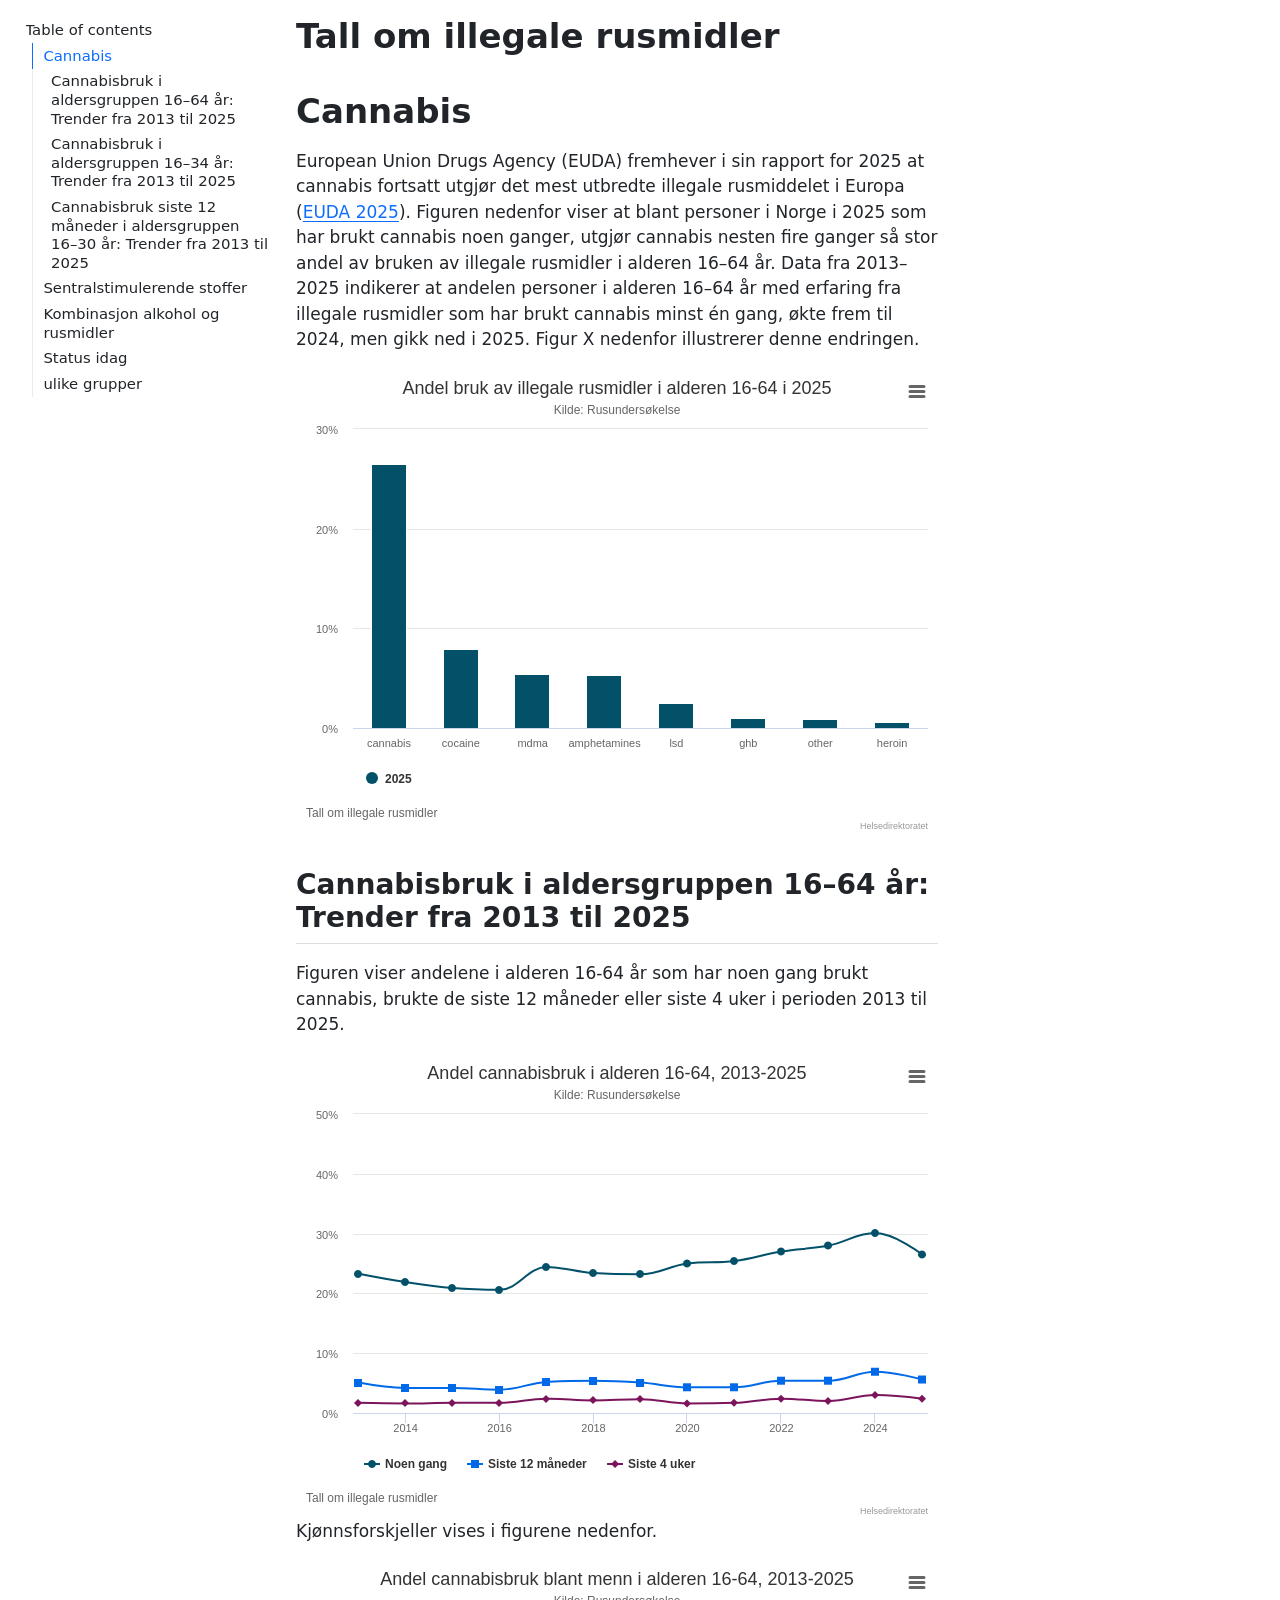
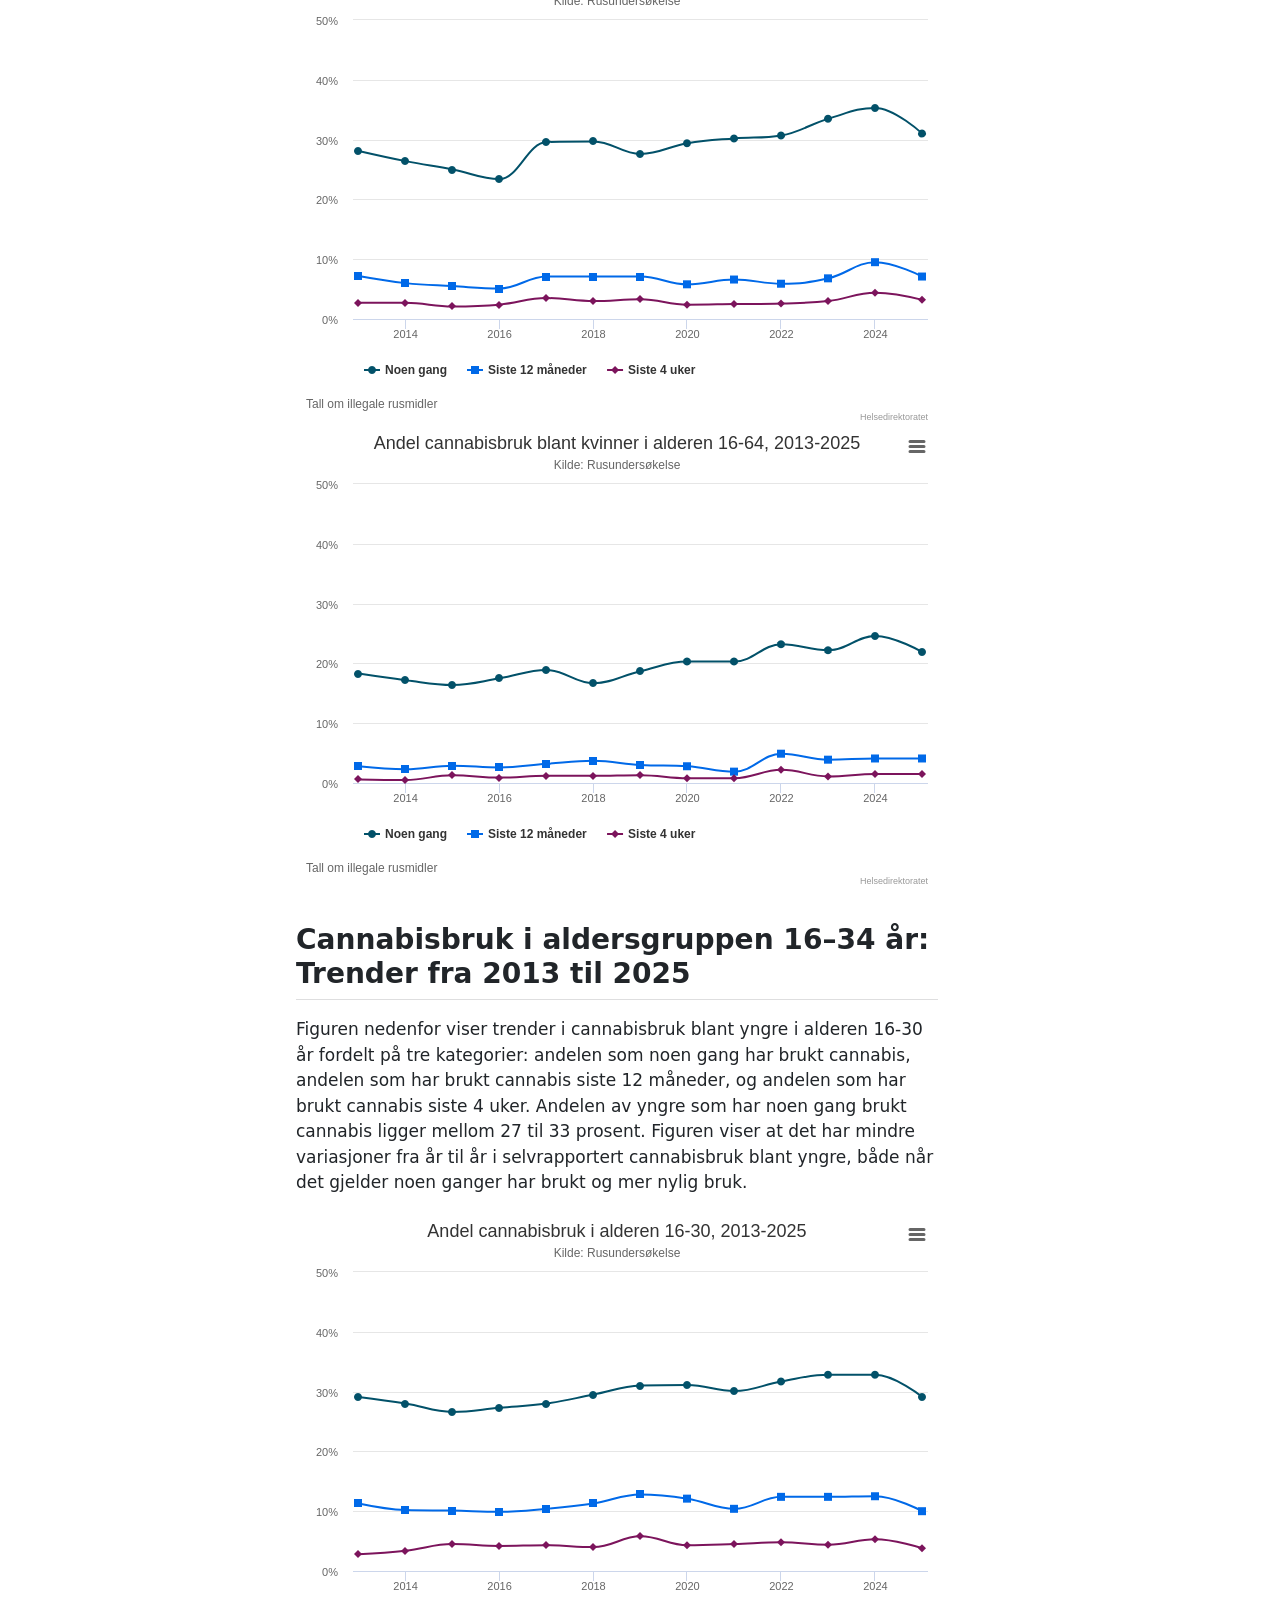
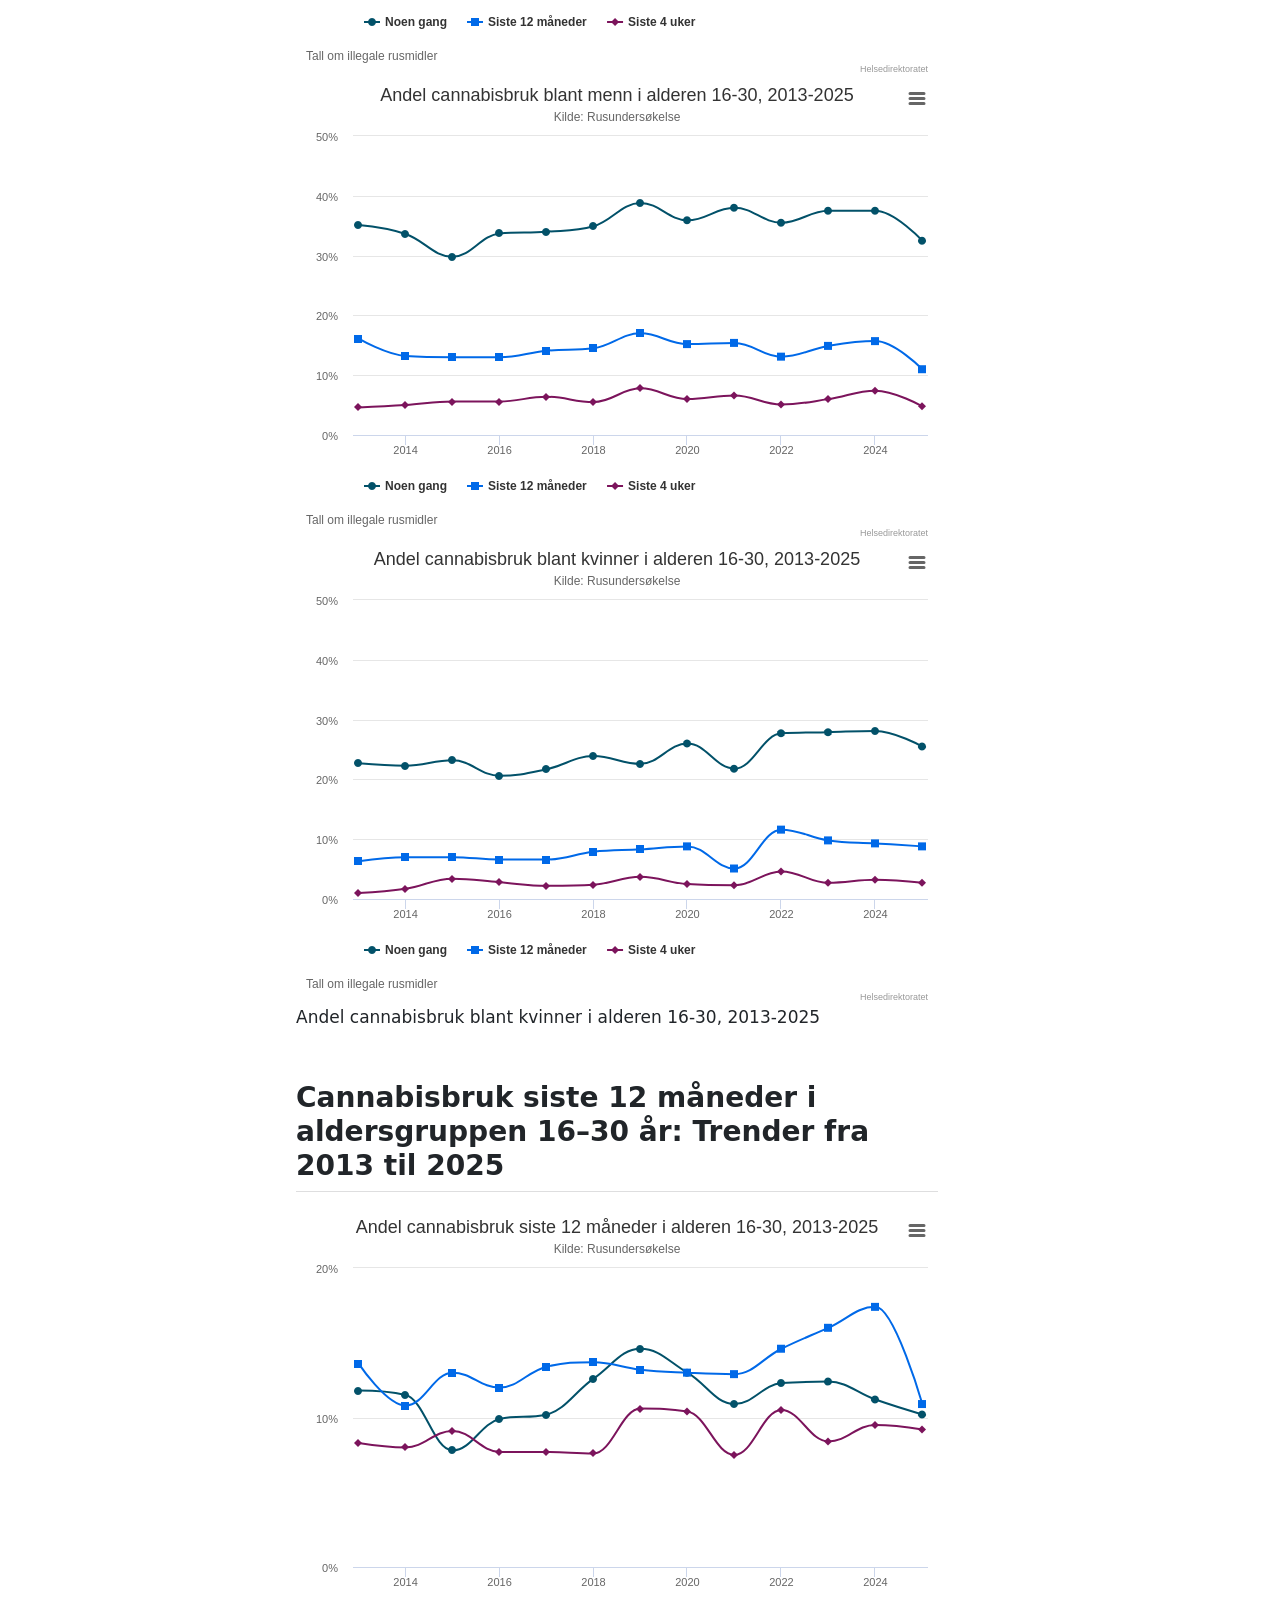
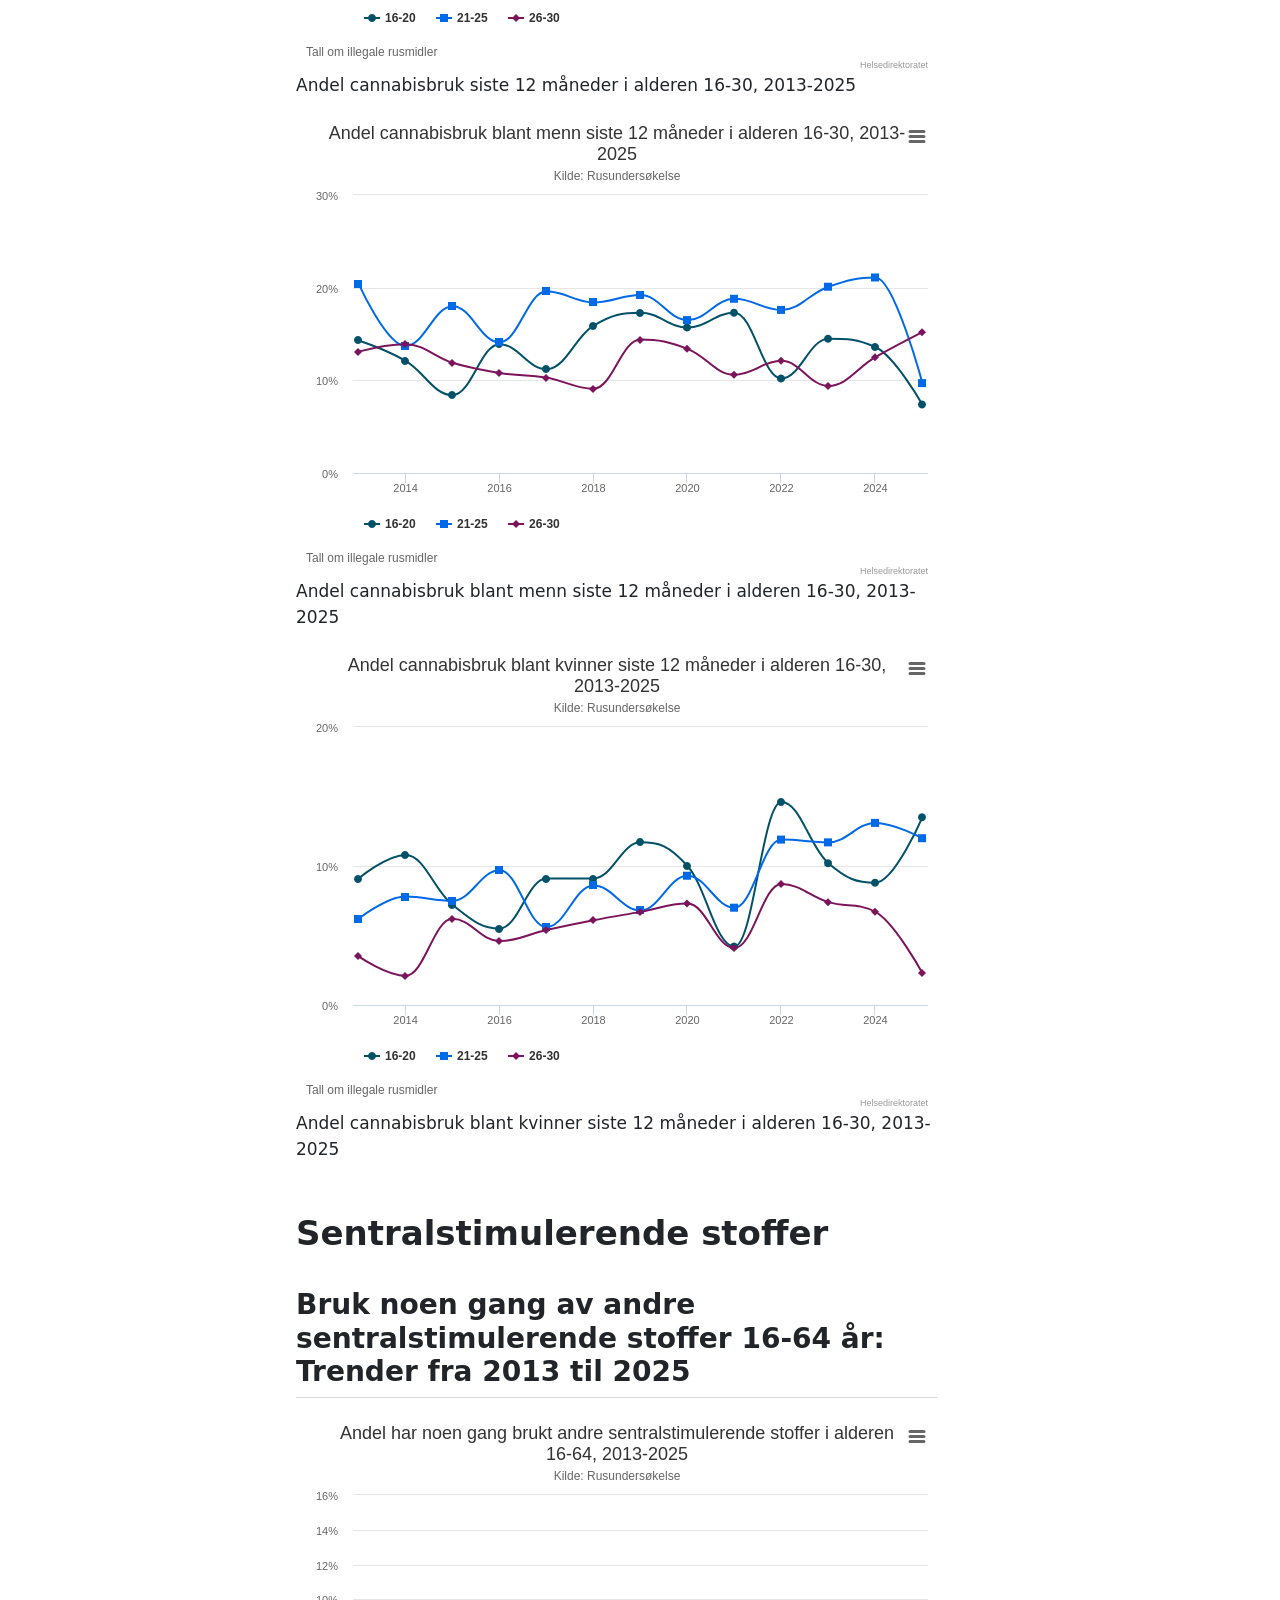
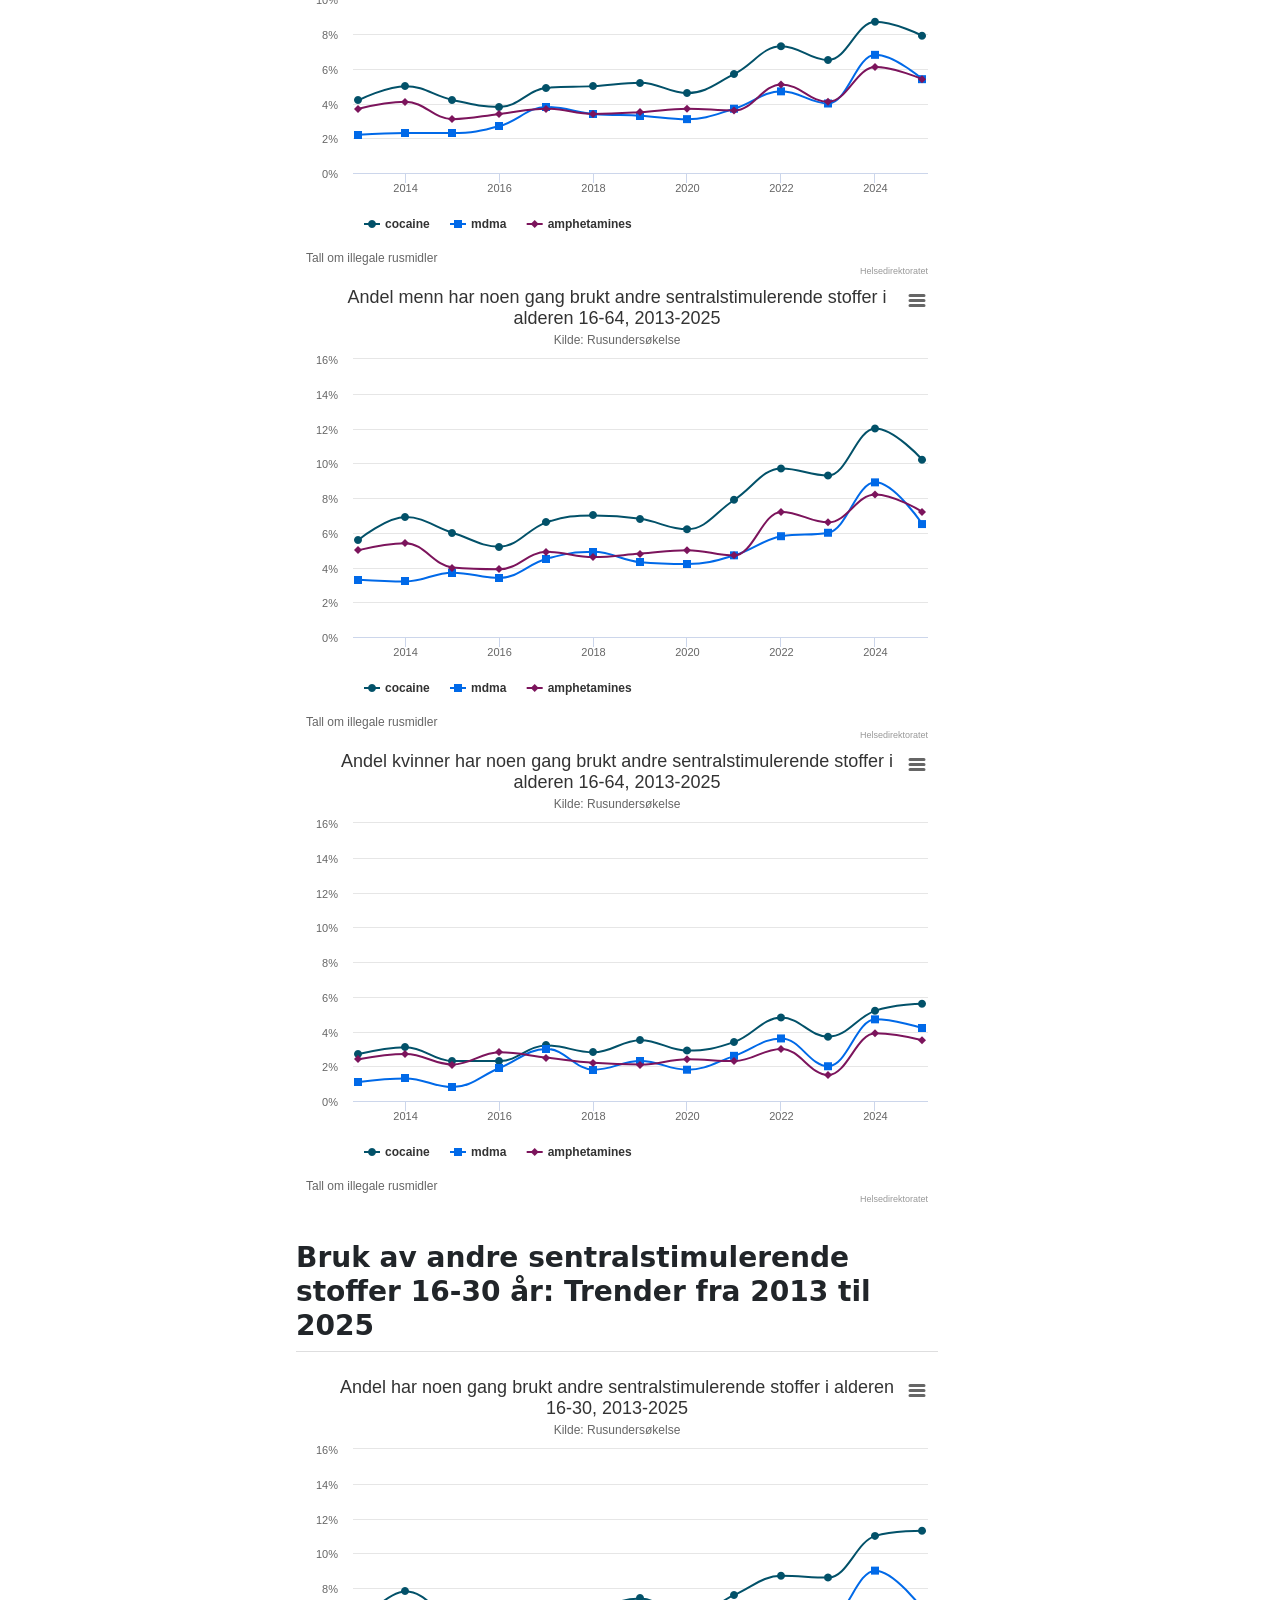
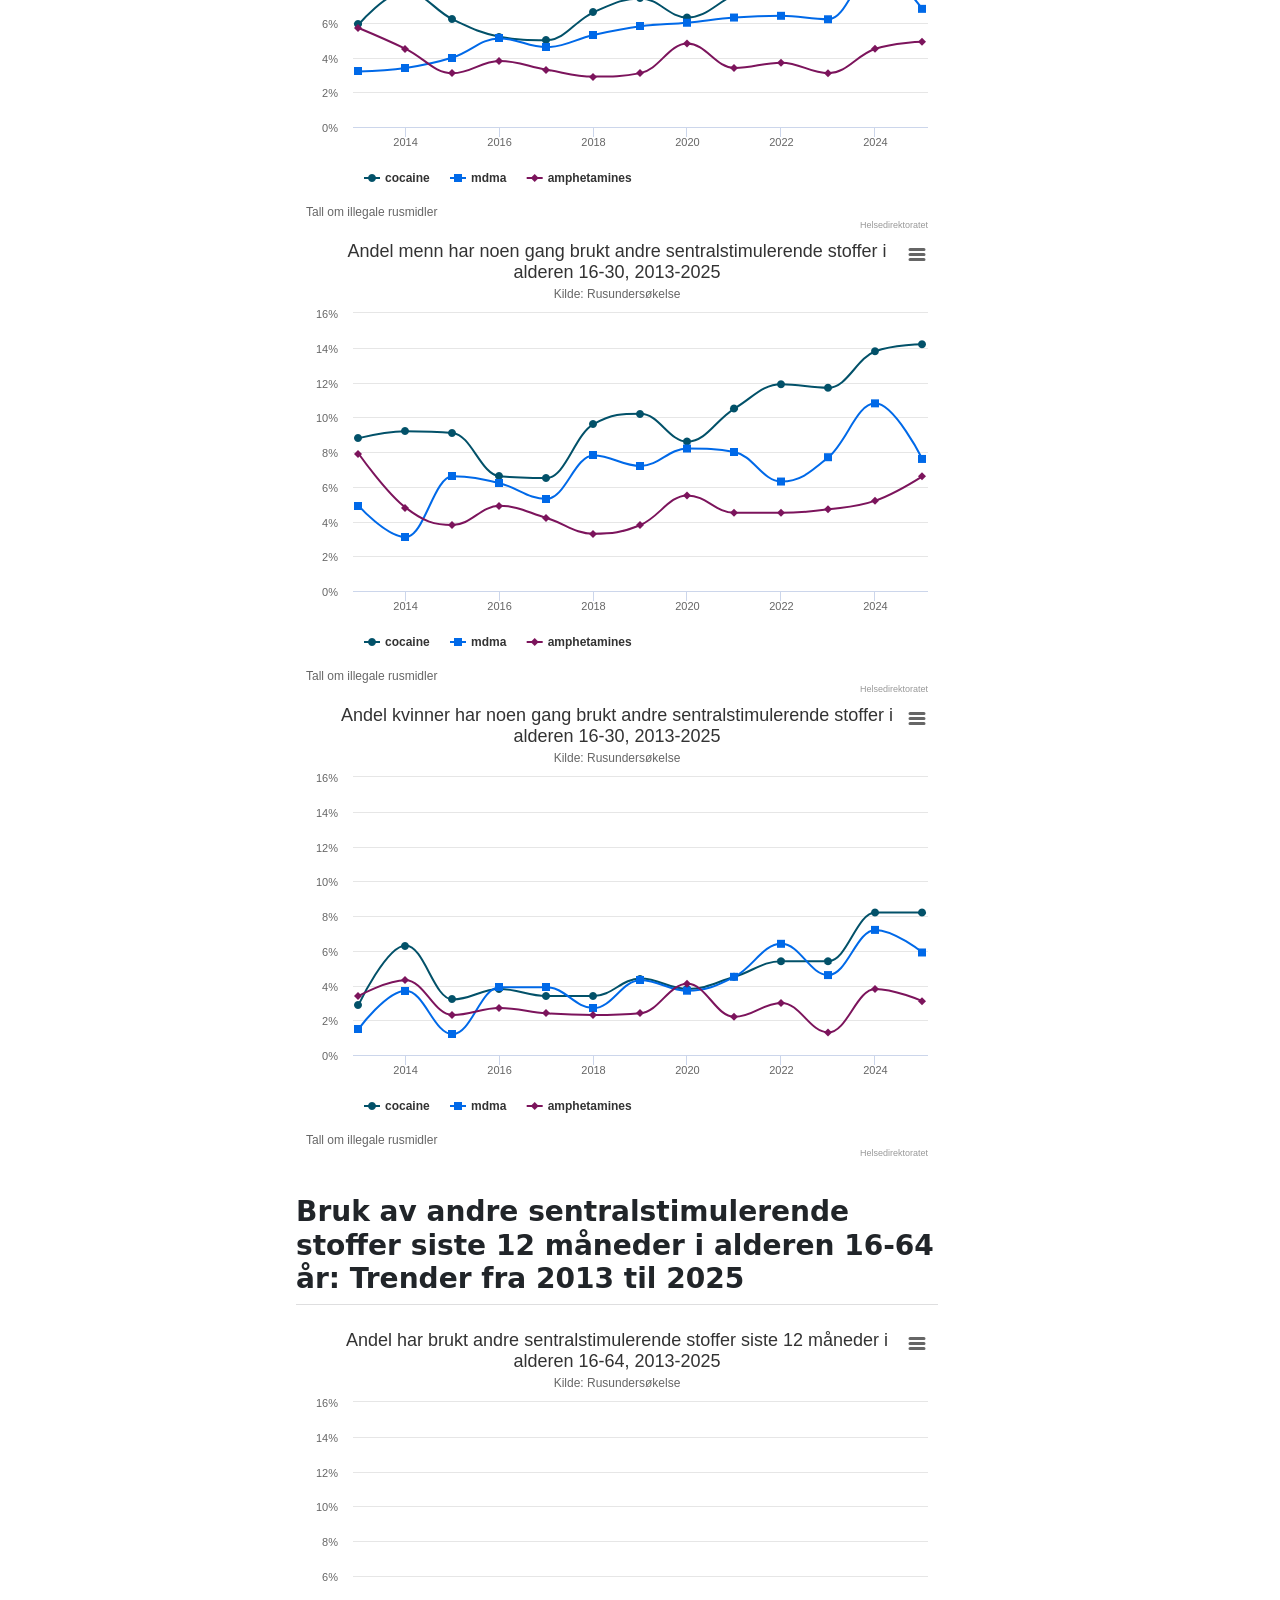
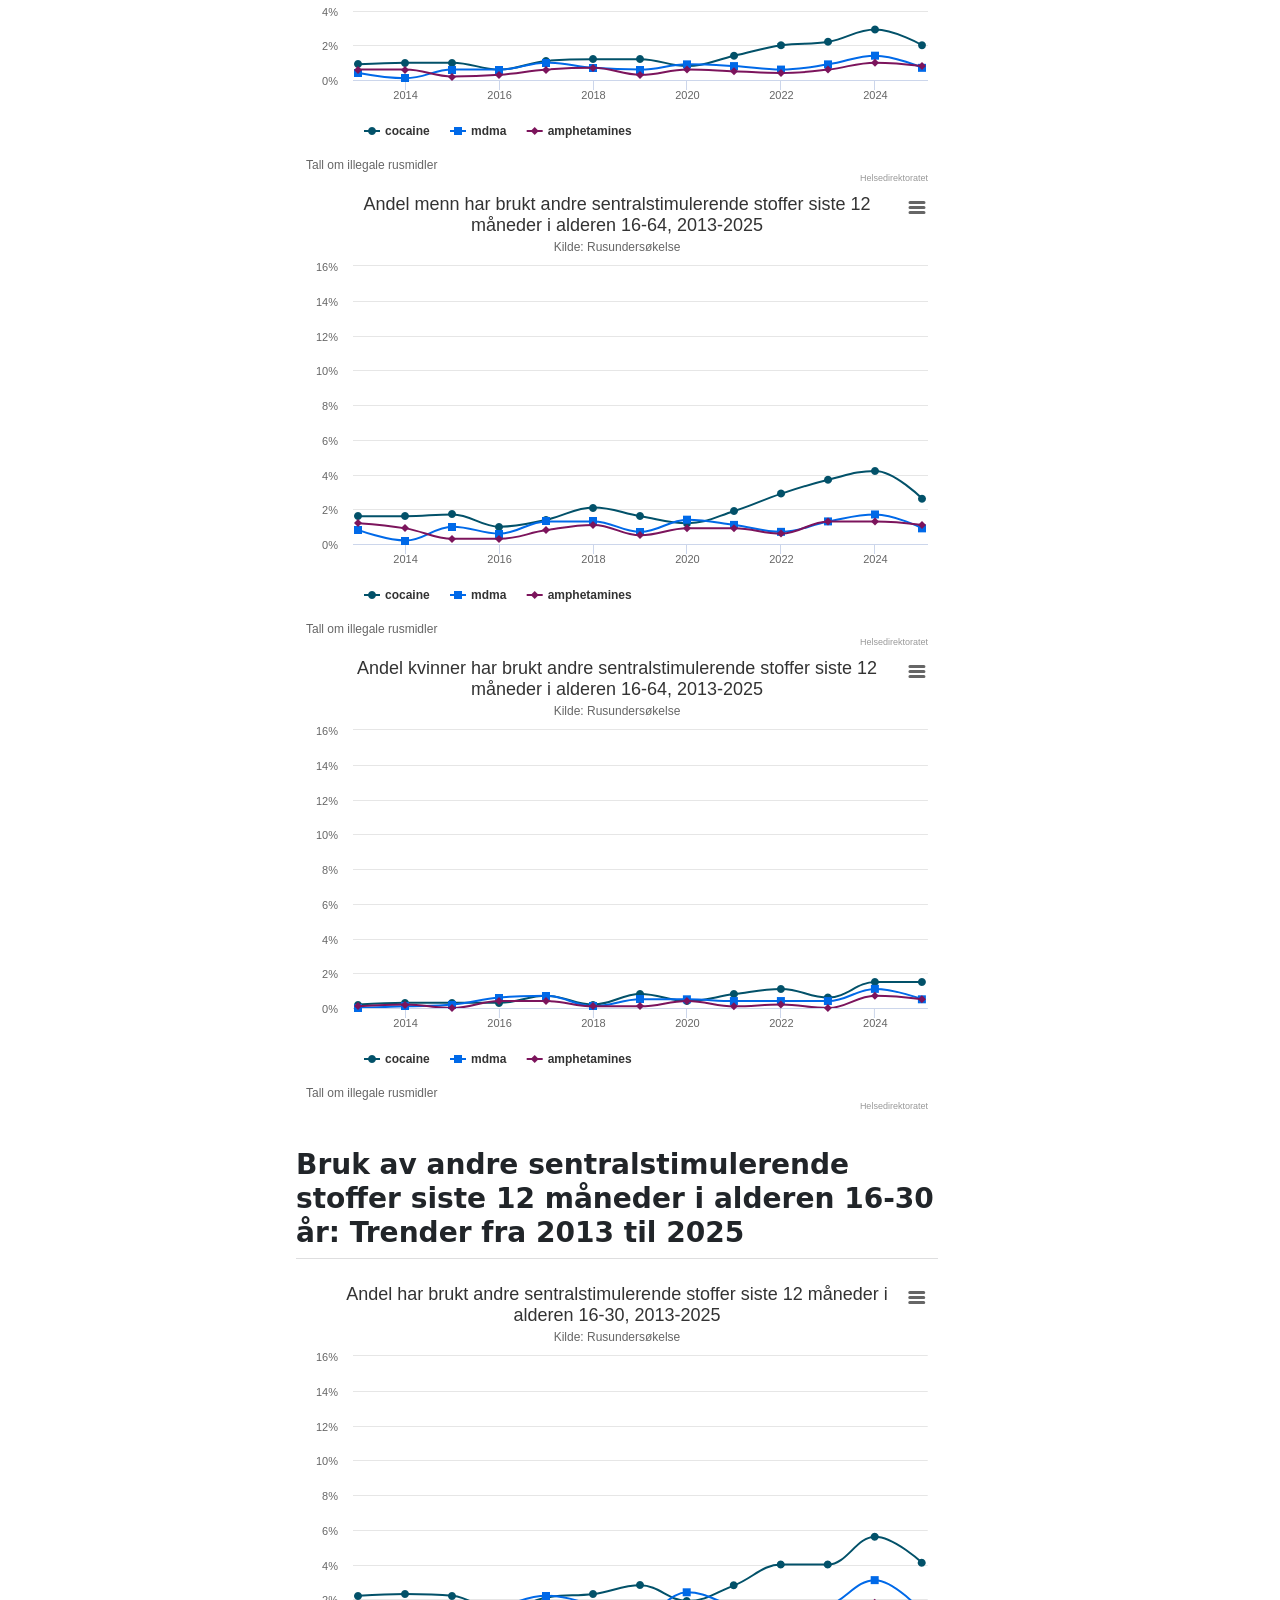
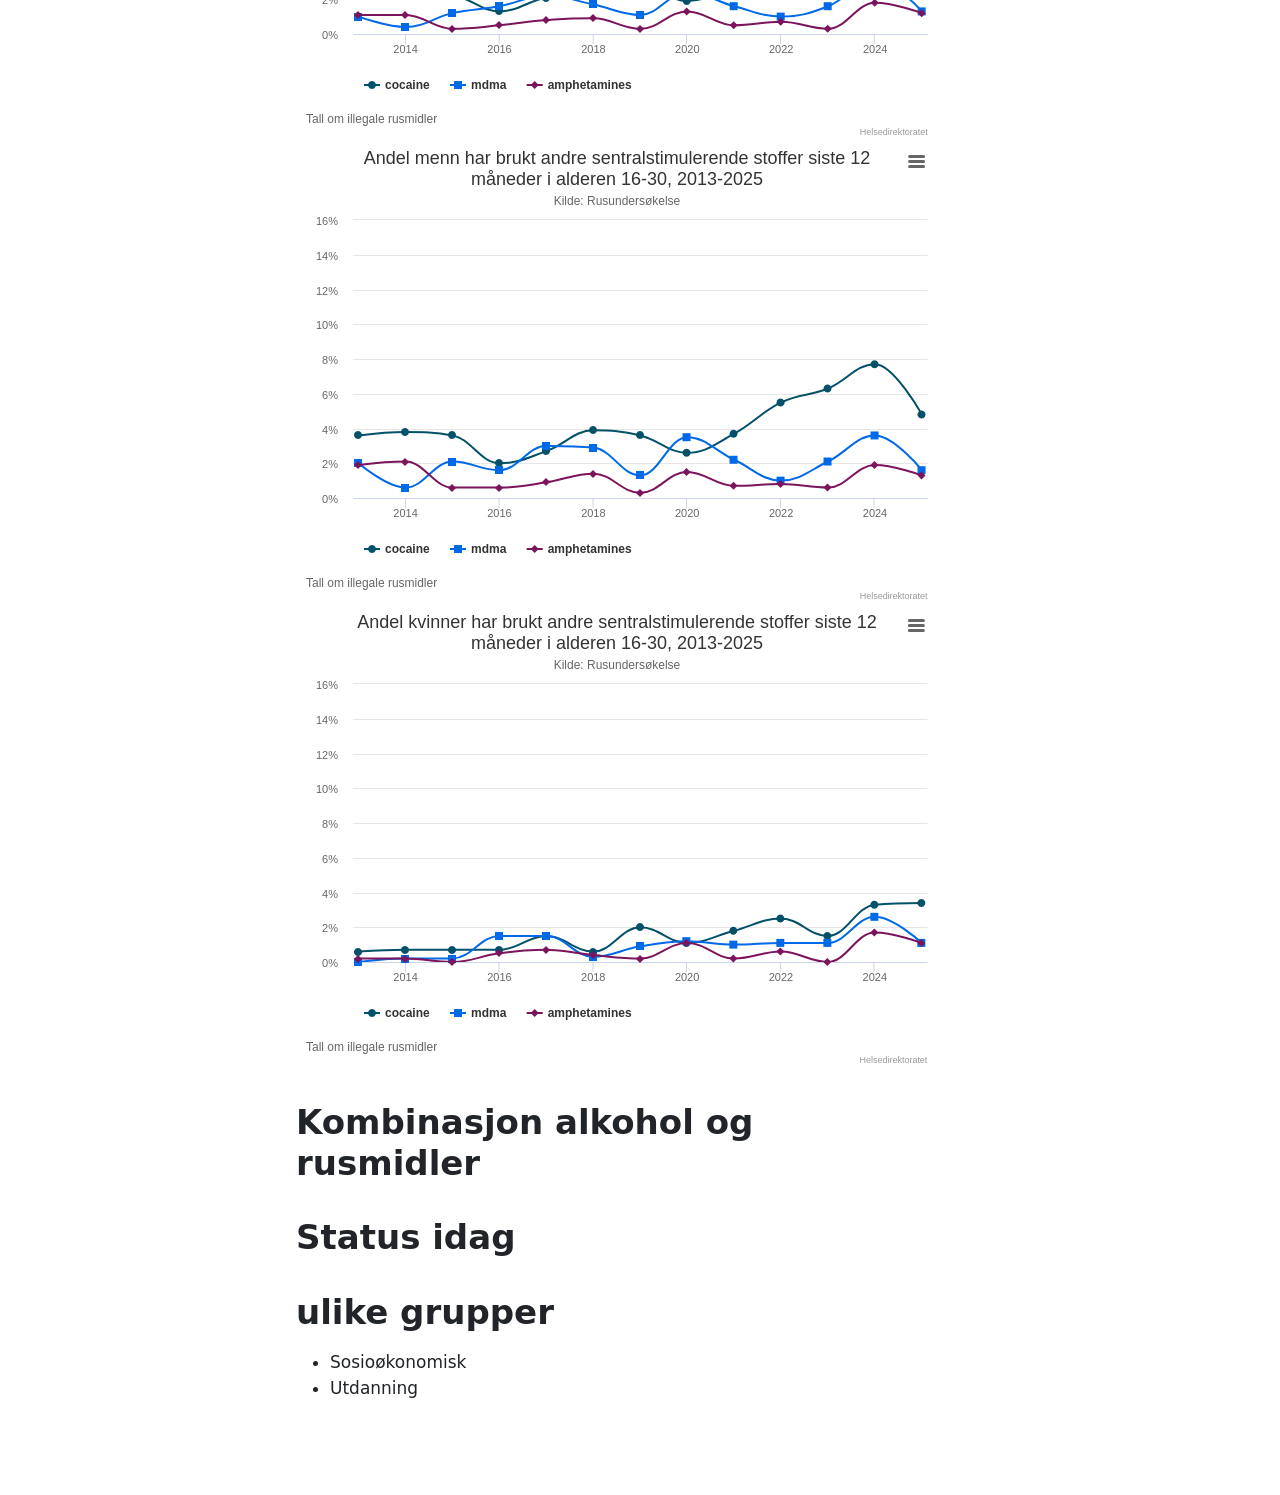
==== commit 4290643e: "Pub: Update with younger <=30" ====
--- a/docs/rapport2025.html
+++ b/docs/rapport2025.html
@@ -142,14 +142,14 @@
   <ul class="collapse">
   <li><a href="#cannabisbruk-i-aldersgruppen-1664-år-trender-fra-2013-til-2025" id="toc-cannabisbruk-i-aldersgruppen-1664-år-trender-fra-2013-til-2025" class="nav-link" data-scroll-target="#cannabisbruk-i-aldersgruppen-1664-år-trender-fra-2013-til-2025">Cannabisbruk i aldersgruppen 16–64 år: Trender fra 2013 til 2025</a></li>
   <li><a href="#cannabisbruk-i-aldersgruppen-1634-år-trender-fra-2013-til-2025" id="toc-cannabisbruk-i-aldersgruppen-1634-år-trender-fra-2013-til-2025" class="nav-link" data-scroll-target="#cannabisbruk-i-aldersgruppen-1634-år-trender-fra-2013-til-2025">Cannabisbruk i aldersgruppen 16–34 år: Trender fra 2013 til 2025</a></li>
-  <li><a href="#cannabisbruk-siste-12-måneder-i-aldersgruppen-1634-år-trender-fra-2013-til-2025" id="toc-cannabisbruk-siste-12-måneder-i-aldersgruppen-1634-år-trender-fra-2013-til-2025" class="nav-link" data-scroll-target="#cannabisbruk-siste-12-måneder-i-aldersgruppen-1634-år-trender-fra-2013-til-2025">Cannabisbruk siste 12 måneder i aldersgruppen 16–34 år: Trender fra 2013 til 2025</a></li>
+  <li><a href="#cannabisbruk-siste-12-måneder-i-aldersgruppen-1630-år-trender-fra-2013-til-2025" id="toc-cannabisbruk-siste-12-måneder-i-aldersgruppen-1630-år-trender-fra-2013-til-2025" class="nav-link" data-scroll-target="#cannabisbruk-siste-12-måneder-i-aldersgruppen-1630-år-trender-fra-2013-til-2025">Cannabisbruk siste 12 måneder i aldersgruppen 16–30 år: Trender fra 2013 til 2025</a></li>
   </ul></li>
   <li><a href="#sentralstimulerende-stoffer" id="toc-sentralstimulerende-stoffer" class="nav-link" data-scroll-target="#sentralstimulerende-stoffer">Sentralstimulerende stoffer</a>
   <ul class="collapse">
   <li><a href="#bruk-noen-gang-av-andre-sentralstimulerende-stoffer-16-64-år-trender-fra-2013-til-2025" id="toc-bruk-noen-gang-av-andre-sentralstimulerende-stoffer-16-64-år-trender-fra-2013-til-2025" class="nav-link" data-scroll-target="#bruk-noen-gang-av-andre-sentralstimulerende-stoffer-16-64-år-trender-fra-2013-til-2025">Bruk noen gang av andre sentralstimulerende stoffer 16-64 år: Trender fra 2013 til 2025</a></li>
-  <li><a href="#bruk-av-andre-sentralstimulerende-stoffer-16-34-år-trender-fra-2013-til-2025" id="toc-bruk-av-andre-sentralstimulerende-stoffer-16-34-år-trender-fra-2013-til-2025" class="nav-link" data-scroll-target="#bruk-av-andre-sentralstimulerende-stoffer-16-34-år-trender-fra-2013-til-2025">Bruk av andre sentralstimulerende stoffer 16-34 år: Trender fra 2013 til 2025</a></li>
+  <li><a href="#bruk-av-andre-sentralstimulerende-stoffer-16-30-år-trender-fra-2013-til-2025" id="toc-bruk-av-andre-sentralstimulerende-stoffer-16-30-år-trender-fra-2013-til-2025" class="nav-link" data-scroll-target="#bruk-av-andre-sentralstimulerende-stoffer-16-30-år-trender-fra-2013-til-2025">Bruk av andre sentralstimulerende stoffer 16-30 år: Trender fra 2013 til 2025</a></li>
   <li><a href="#bruk-av-andre-sentralstimulerende-stoffer-siste-12-måneder-i-alderen-16-64-år-trender-fra-2013-til-2025" id="toc-bruk-av-andre-sentralstimulerende-stoffer-siste-12-måneder-i-alderen-16-64-år-trender-fra-2013-til-2025" class="nav-link" data-scroll-target="#bruk-av-andre-sentralstimulerende-stoffer-siste-12-måneder-i-alderen-16-64-år-trender-fra-2013-til-2025">Bruk av andre sentralstimulerende stoffer siste 12 måneder i alderen 16-64 år: Trender fra 2013 til 2025</a></li>
-  <li><a href="#bruk-av-andre-sentralstimulerende-stoffer-siste-12-måneder-i-alderen-16-34-år-trender-fra-2013-til-2025" id="toc-bruk-av-andre-sentralstimulerende-stoffer-siste-12-måneder-i-alderen-16-34-år-trender-fra-2013-til-2025" class="nav-link" data-scroll-target="#bruk-av-andre-sentralstimulerende-stoffer-siste-12-måneder-i-alderen-16-34-år-trender-fra-2013-til-2025">Bruk av andre sentralstimulerende stoffer siste 12 måneder i alderen 16-34 år: Trender fra 2013 til 2025</a></li>
+  <li><a href="#bruk-av-andre-sentralstimulerende-stoffer-siste-12-måneder-i-alderen-16-30-år-trender-fra-2013-til-2025" id="toc-bruk-av-andre-sentralstimulerende-stoffer-siste-12-måneder-i-alderen-16-30-år-trender-fra-2013-til-2025" class="nav-link" data-scroll-target="#bruk-av-andre-sentralstimulerende-stoffer-siste-12-måneder-i-alderen-16-30-år-trender-fra-2013-til-2025">Bruk av andre sentralstimulerende stoffer siste 12 måneder i alderen 16-30 år: Trender fra 2013 til 2025</a></li>
   </ul></li>
   <li><a href="#kombinasjon-alkohol-og-rusmidler" id="toc-kombinasjon-alkohol-og-rusmidler" class="nav-link" data-scroll-target="#kombinasjon-alkohol-og-rusmidler">Kombinasjon alkohol og rusmidler</a></li>
   <li><a href="#status-idag" id="toc-status-idag" class="nav-link" data-scroll-target="#status-idag">Status idag</a></li>
@@ -185,8 +185,8 @@
 <p>European Union Drugs Agency (EUDA) fremhever i sin rapport for 2025 at cannabis fortsatt utgjør det mest utbredte illegale rusmiddelet i Europa (<a href="https://www.euda.europa.eu/publications/european-drug-report/2025_en">EUDA 2025</a>). Figuren nedenfor viser at blant personer i Norge i 2025 som har brukt cannabis noen ganger, utgjør cannabis nesten fire ganger så stor andel av bruken av illegale rusmidler i alderen 16–64 år. Data fra 2013–2025 indikerer at andelen personer i alderen 16–64 år med erfaring fra illegale rusmidler som har brukt cannabis minst én gang, økte frem til 2024, men gikk ned i 2025. Figur X nedenfor illustrerer denne endringen.</p>
 <div class="cell">
 <div class="cell-output-display">
-<div class="highchart html-widget html-fill-item" id="htmlwidget-7ea9028712dbebcc4928" style="width:100%;height:464px;"></div>
-<script type="application/json" data-for="htmlwidget-7ea9028712dbebcc4928">{"x":{"hc_opts":{"chart":{"reflow":true,"inverted":false},"title":{"text":"Andel bruk av illegale rusmidler i alderen 16-64 i 2025"},"yAxis":{"title":{"text":" "},"labels":{"format":"{value}%"},"tickInterval":10,"min":0,"max":30},"credits":{"enabled":true,"text":"Helsedirektoratet","href":"https://www.helsedirektoratet.no/"},"exporting":{"enabled":true,"accessibility":{"enabled":true},"filename":"tall-om-alkohol"},"boost":{"enabled":false},"plotOptions":{"series":{"label":{"enabled":false},"turboThreshold":0},"treemap":{"layoutAlgorithm":"squarified"}},"xAxis":{"title":{"text":" "},"categories":["cannabis","cocaine","mdma","amphetamines","lsd","ghb","other","heroin"],"tickInterval":1,"labels":{"step":1}},"subtitle":{"text":"Kilde: Rusundersøkelse"},"tooltip":{"useHTML":true,"shared":true,"headerFormat":"<span style=\"font-size: 14px; font-weight: bold;\">{point.key}<\/span><br/>","pointFormat":"<span style=\"color:{series.color}\">●<\/span> <span style=\"color:black\">{series.name}<\/span>: <b>{point.n_level} ({point.y}%)<\/b><br/>"},"caption":{"text":"Tall om illegale rusmidler"},"legend":{"align":"left","verticalAlign":"bottom","layout":"horizontal","x":50,"y":0},"series":[{"group":"group","data":[{"year":2025,"outcome_level":1,"percentage":26.5,"calculation_type":"weighted","n_total":3729,"n_level":1019,"sum_weights":3549428.269641974,"ci_lower":24.8,"ci_upper":28.3,"substance":"cannabis","x_index":0,"x":0,"y":26.5},{"year":2025,"outcome_level":1,"percentage":7.9,"calculation_type":"weighted","n_total":3729,"n_level":291,"sum_weights":3549428.269641974,"ci_lower":6.9,"ci_upper":9,"substance":"cocaine","x_index":1,"x":1,"y":7.9},{"year":2025,"outcome_level":1,"percentage":5.4,"calculation_type":"weighted","n_total":3729,"n_level":198,"sum_weights":3549428.269641974,"ci_lower":4.5,"ci_upper":6.2,"substance":"mdma","x_index":2,"x":2,"y":5.4},{"year":2025,"outcome_level":1,"percentage":5.3,"calculation_type":"weighted","n_total":3729,"n_level":180,"sum_weights":3549428.269641974,"ci_lower":4.5,"ci_upper":6.2,"substance":"amphetamines","x_index":3,"x":3,"y":5.3},{"year":2025,"outcome_level":1,"percentage":2.5,"calculation_type":"weighted","n_total":3729,"n_level":90,"sum_weights":3549428.269641974,"ci_lower":1.9,"ci_upper":3.2,"substance":"lsd","x_index":4,"x":4,"y":2.5},{"year":2025,"outcome_level":1,"percentage":1,"calculation_type":"weighted","n_total":3729,"n_level":31,"sum_weights":3549428.269641974,"ci_lower":0.6,"ci_upper":1.4,"substance":"ghb","x_index":5,"x":5,"y":1},{"year":2025,"outcome_level":1,"percentage":0.9,"calculation_type":"weighted","n_total":3729,"n_level":29,"sum_weights":3549428.269641974,"ci_lower":0.5,"ci_upper":1.2,"substance":"other","x_index":6,"x":6,"y":0.9},{"year":2025,"outcome_level":1,"percentage":0.6,"calculation_type":"weighted","n_total":3729,"n_level":20,"sum_weights":3549428.269641974,"ci_lower":0.3,"ci_upper":0.9,"substance":"heroin","x_index":7,"x":7,"y":0.6}],"type":"column","name":2025,"color":"#025169","states":{"hover":{"brightness":0.2}},"point":{"events":{"mouseOver":"function() {\n                var chart = this.series.chart;\n                var categoryIndex = this.x;\n                chart.xAxis[0].removePlotBand('hover-band');\n                chart.xAxis[0].addPlotBand({\n                  id: 'hover-band',\n                  from: categoryIndex - 0.4,\n                  to: categoryIndex + 0.4,\n                  color: 'rgba(204, 211, 255, 0.25)',\n                  zIndex: 0\n                });\n              }","mouseOut":"function() {\n                var chart = this.series.chart;\n                chart.xAxis[0].removePlotBand('hover-band');\n              }"}}}]},"theme":{"chart":{"backgroundColor":"transparent"},"colors":["#7cb5ec","#434348","#90ed7d","#f7a35c","#8085e9","#f15c80","#e4d354","#2b908f","#f45b5b","#91e8e1"]},"conf_opts":{"global":{"Date":null,"VMLRadialGradientURL":"http =//code.highcharts.com/list(version)/gfx/vml-radial-gradient.png","canvasToolsURL":"http =//code.highcharts.com/list(version)/modules/canvas-tools.js","getTimezoneOffset":null,"timezoneOffset":0,"useUTC":true},"lang":{"contextButtonTitle":"Chart context menu","decimalPoint":".","downloadCSV":"Download CSV","downloadJPEG":"Download JPEG image","downloadPDF":"Download PDF document","downloadPNG":"Download PNG image","downloadSVG":"Download SVG vector image","downloadXLS":"Download XLS","drillUpText":"◁ Back to {series.name}","exitFullscreen":"Exit from full screen","exportData":{"annotationHeader":"Annotations","categoryDatetimeHeader":"DateTime","categoryHeader":"Category"},"hideData":"Hide data table","invalidDate":null,"loading":"Loading...","months":["January","February","March","April","May","June","July","August","September","October","November","December"],"noData":"No data to display","numericSymbolMagnitude":1000,"numericSymbols":["k","M","G","T","P","E"],"printChart":"Print chart","resetZoom":"Reset zoom","resetZoomTitle":"Reset zoom level 1:1","shortMonths":["Jan","Feb","Mar","Apr","May","Jun","Jul","Aug","Sep","Oct","Nov","Dec"],"shortWeekdays":["Sat","Sun","Mon","Tue","Wed","Thu","Fri"],"thousandsSep":" ","viewData":"View data table","viewFullscreen":"View in full screen","weekdays":["Sunday","Monday","Tuesday","Wednesday","Thursday","Friday","Saturday"]}},"type":"chart","fonts":[],"debug":false},"evals":["hc_opts.series.0.point.events.mouseOver","hc_opts.series.0.point.events.mouseOut"],"jsHooks":[]}</script>
+<div class="highchart html-widget html-fill-item" id="htmlwidget-9a419fb587e97fb2006c" style="width:100%;height:464px;"></div>
+<script type="application/json" data-for="htmlwidget-9a419fb587e97fb2006c">{"x":{"hc_opts":{"chart":{"reflow":true,"inverted":false},"title":{"text":"Andel bruk av illegale rusmidler i alderen 16-64 i 2025"},"yAxis":{"title":{"text":" "},"labels":{"format":"{value}%"},"tickInterval":10,"min":0,"max":30},"credits":{"enabled":true,"text":"Helsedirektoratet","href":"https://www.helsedirektoratet.no/"},"exporting":{"enabled":true,"accessibility":{"enabled":true},"filename":"tall-om-alkohol"},"boost":{"enabled":false},"plotOptions":{"series":{"label":{"enabled":false},"turboThreshold":0},"treemap":{"layoutAlgorithm":"squarified"}},"xAxis":{"title":{"text":" "},"categories":["cannabis","cocaine","mdma","amphetamines","lsd","ghb","other","heroin"],"tickInterval":1,"labels":{"step":1}},"subtitle":{"text":"Kilde: Rusundersøkelse"},"tooltip":{"useHTML":true,"shared":true,"headerFormat":"<span style=\"font-size: 14px; font-weight: bold;\">{point.key}<\/span><br/>","pointFormat":"<span style=\"color:{series.color}\">●<\/span> <span style=\"color:black\">{series.name}<\/span>: <b>{point.n_level} ({point.y}%)<\/b><br/>"},"caption":{"text":"Tall om illegale rusmidler"},"legend":{"align":"left","verticalAlign":"bottom","layout":"horizontal","x":50,"y":0},"series":[{"group":"group","data":[{"year":2025,"outcome_level":1,"percentage":26.5,"calculation_type":"weighted","n_total":3729,"n_level":1019,"sum_weights":3549428.269641974,"ci_lower":24.8,"ci_upper":28.3,"substance":"cannabis","x_index":0,"x":0,"y":26.5},{"year":2025,"outcome_level":1,"percentage":7.9,"calculation_type":"weighted","n_total":3729,"n_level":291,"sum_weights":3549428.269641974,"ci_lower":6.9,"ci_upper":9,"substance":"cocaine","x_index":1,"x":1,"y":7.9},{"year":2025,"outcome_level":1,"percentage":5.4,"calculation_type":"weighted","n_total":3729,"n_level":198,"sum_weights":3549428.269641974,"ci_lower":4.5,"ci_upper":6.2,"substance":"mdma","x_index":2,"x":2,"y":5.4},{"year":2025,"outcome_level":1,"percentage":5.3,"calculation_type":"weighted","n_total":3729,"n_level":180,"sum_weights":3549428.269641974,"ci_lower":4.5,"ci_upper":6.2,"substance":"amphetamines","x_index":3,"x":3,"y":5.3},{"year":2025,"outcome_level":1,"percentage":2.5,"calculation_type":"weighted","n_total":3729,"n_level":90,"sum_weights":3549428.269641974,"ci_lower":1.9,"ci_upper":3.2,"substance":"lsd","x_index":4,"x":4,"y":2.5},{"year":2025,"outcome_level":1,"percentage":1,"calculation_type":"weighted","n_total":3729,"n_level":31,"sum_weights":3549428.269641974,"ci_lower":0.6,"ci_upper":1.4,"substance":"ghb","x_index":5,"x":5,"y":1},{"year":2025,"outcome_level":1,"percentage":0.9,"calculation_type":"weighted","n_total":3729,"n_level":29,"sum_weights":3549428.269641974,"ci_lower":0.5,"ci_upper":1.2,"substance":"other","x_index":6,"x":6,"y":0.9},{"year":2025,"outcome_level":1,"percentage":0.6,"calculation_type":"weighted","n_total":3729,"n_level":20,"sum_weights":3549428.269641974,"ci_lower":0.3,"ci_upper":0.9,"substance":"heroin","x_index":7,"x":7,"y":0.6}],"type":"column","name":2025,"color":"#025169","states":{"hover":{"brightness":0.2}},"point":{"events":{"mouseOver":"function() {\n                var chart = this.series.chart;\n                var categoryIndex = this.x;\n                chart.xAxis[0].removePlotBand('hover-band');\n                chart.xAxis[0].addPlotBand({\n                  id: 'hover-band',\n                  from: categoryIndex - 0.4,\n                  to: categoryIndex + 0.4,\n                  color: 'rgba(204, 211, 255, 0.25)',\n                  zIndex: 0\n                });\n              }","mouseOut":"function() {\n                var chart = this.series.chart;\n                chart.xAxis[0].removePlotBand('hover-band');\n              }"}}}]},"theme":{"chart":{"backgroundColor":"transparent"},"colors":["#7cb5ec","#434348","#90ed7d","#f7a35c","#8085e9","#f15c80","#e4d354","#2b908f","#f45b5b","#91e8e1"]},"conf_opts":{"global":{"Date":null,"VMLRadialGradientURL":"http =//code.highcharts.com/list(version)/gfx/vml-radial-gradient.png","canvasToolsURL":"http =//code.highcharts.com/list(version)/modules/canvas-tools.js","getTimezoneOffset":null,"timezoneOffset":0,"useUTC":true},"lang":{"contextButtonTitle":"Chart context menu","decimalPoint":".","downloadCSV":"Download CSV","downloadJPEG":"Download JPEG image","downloadPDF":"Download PDF document","downloadPNG":"Download PNG image","downloadSVG":"Download SVG vector image","downloadXLS":"Download XLS","drillUpText":"◁ Back to {series.name}","exitFullscreen":"Exit from full screen","exportData":{"annotationHeader":"Annotations","categoryDatetimeHeader":"DateTime","categoryHeader":"Category"},"hideData":"Hide data table","invalidDate":null,"loading":"Loading...","months":["January","February","March","April","May","June","July","August","September","October","November","December"],"noData":"No data to display","numericSymbolMagnitude":1000,"numericSymbols":["k","M","G","T","P","E"],"printChart":"Print chart","resetZoom":"Reset zoom","resetZoomTitle":"Reset zoom level 1:1","shortMonths":["Jan","Feb","Mar","Apr","May","Jun","Jul","Aug","Sep","Oct","Nov","Dec"],"shortWeekdays":["Sat","Sun","Mon","Tue","Wed","Thu","Fri"],"thousandsSep":" ","viewData":"View data table","viewFullscreen":"View in full screen","weekdays":["Sunday","Monday","Tuesday","Wednesday","Thursday","Friday","Saturday"]}},"type":"chart","fonts":[],"debug":false},"evals":["hc_opts.series.0.point.events.mouseOver","hc_opts.series.0.point.events.mouseOut"],"jsHooks":[]}</script>
 </div>
 </div>
 <section id="cannabisbruk-i-aldersgruppen-1664-år-trender-fra-2013-til-2025" class="level2">
@@ -194,145 +194,68 @@
 <p>Figuren viser andelene i alderen 16-64 år som har noen gang brukt cannabis, brukte de siste 12 måneder eller siste 4 uker i perioden 2013 til 2025.</p>
 <div class="cell">
 <div class="cell-output-display">
-<div class="highchart html-widget html-fill-item" id="htmlwidget-55d00665a970a9a813e6" style="width:100%;height:464px;"></div>
-<script type="application/json" data-for="htmlwidget-55d00665a970a9a813e6">{"x":{"hc_opts":{"chart":{"reflow":true,"inverted":false},"title":{"text":"Andel cannabisbruk i alderen 16-64, 2013-2025 "},"yAxis":{"title":{"text":" "},"labels":{"format":"{value}%"},"tickInterval":10,"min":0,"max":50},"credits":{"enabled":true,"text":"Helsedirektoratet","href":"https://www.helsedirektoratet.no/"},"exporting":{"enabled":true,"accessibility":{"enabled":true},"filename":"tall-om-alkohol"},"boost":{"enabled":false},"plotOptions":{"series":{"label":{"enabled":false},"turboThreshold":0},"treemap":{"layoutAlgorithm":"squarified"}},"xAxis":{"title":{"text":" "},"labels":{"step":1}},"subtitle":{"text":"Kilde: Rusundersøkelse"},"tooltip":{"useHTML":true,"shared":true,"headerFormat":"<span style=\"font-size: 14px; font-weight: bold;\">{point.key}<\/span><br/>","pointFormat":"<span style=\"color:{series.color}\">●<\/span> <span style=\"color:black\">{series.name}<\/span>: <b>{point.n_level} ({point.y}%)<\/b><br/>"},"caption":{"text":"Tall om illegale rusmidler"},"legend":{"align":"left","verticalAlign":"bottom","layout":"horizontal","x":50,"y":0},"series":[{"group":"group","data":[{"year":2013,"outcome_level":1,"percentage":23.3,"calculation_type":"weighted","n_total":1784,"n_level":411,"sum_weights":1796.584835909597,"ci_lower":21.2,"ci_upper":25.3,"grp":"Noen gang","x":2013,"y":23.3},{"year":2014,"outcome_level":1,"percentage":21.9,"calculation_type":"weighted","n_total":1784,"n_level":393,"sum_weights":1793.279554554838,"ci_lower":19.9,"ci_upper":24,"grp":"Noen gang","x":2014,"y":21.9},{"year":2015,"outcome_level":1,"percentage":20.9,"calculation_type":"weighted","n_total":1935,"n_level":415,"sum_weights":1885.547589711514,"ci_lower":18.9,"ci_upper":22.8,"grp":"Noen gang","x":2015,"y":20.9},{"year":2016,"outcome_level":1,"percentage":20.6,"calculation_type":"weighted","n_total":1791,"n_level":375,"sum_weights":1733.991972468595,"ci_lower":18.5,"ci_upper":22.6,"grp":"Noen gang","x":2016,"y":20.6},{"year":2017,"outcome_level":1,"percentage":24.4,"calculation_type":"weighted","n_total":1876,"n_level":452,"sum_weights":1829.381868321395,"ci_lower":22.3,"ci_upper":26.5,"grp":"Noen gang","x":2017,"y":24.4},{"year":2018,"outcome_level":1,"percentage":23.4,"calculation_type":"weighted","n_total":1907,"n_level":465,"sum_weights":1819.837825681237,"ci_lower":21.4,"ci_upper":25.4,"grp":"Noen gang","x":2018,"y":23.4},{"year":2019,"outcome_level":1,"percentage":23.2,"calculation_type":"weighted","n_total":1839,"n_level":461,"sum_weights":1785.997628994731,"ci_lower":21.2,"ci_upper":25.3,"grp":"Noen gang","x":2019,"y":23.2},{"year":2020,"outcome_level":1,"percentage":25,"calculation_type":"weighted","n_total":1887,"n_level":494,"sum_weights":1815.978021338797,"ci_lower":22.9,"ci_upper":27,"grp":"Noen gang","x":2020,"y":25},{"year":2021,"outcome_level":1,"percentage":25.4,"calculation_type":"weighted","n_total":1869,"n_level":492,"sum_weights":1805.48225484796,"ci_lower":23.3,"ci_upper":27.5,"grp":"Noen gang","x":2021,"y":25.4},{"year":2022,"outcome_level":1,"percentage":27,"calculation_type":"weighted","n_total":1649,"n_level":458,"sum_weights":1595.162958927643,"ci_lower":24.8,"ci_upper":29.3,"grp":"Noen gang","x":2022,"y":27},{"year":2023,"outcome_level":1,"percentage":28,"calculation_type":"weighted","n_total":1793,"n_level":521,"sum_weights":1721.998563749171,"ci_lower":25.8,"ci_upper":30.2,"grp":"Noen gang","x":2023,"y":28},{"year":2024,"outcome_level":1,"percentage":30.1,"calculation_type":"weighted","n_total":3980,"n_level":1199,"sum_weights":3988.923000651776,"ci_lower":28.6,"ci_upper":31.5,"grp":"Noen gang","x":2024,"y":30.1},{"year":2025,"outcome_level":1,"percentage":26.5,"calculation_type":"weighted","n_total":3726,"n_level":1019,"sum_weights":3547055.926090073,"ci_lower":24.8,"ci_upper":28.3,"grp":"Noen gang","x":2025,"y":26.5}],"type":"spline","name":"Noen gang","marker":{"symbol":"circle","enabled":true,"radius":4},"color":"#025169","lineWidth":2,"states":{"hover":{"lineWidth":3}},"point":{"events":{"mouseOver":"function() {\n                var chart = this.series.chart;\n                var categoryIndex = this.x;\n                chart.xAxis[0].removePlotBand('hover-band');\n                chart.xAxis[0].addPlotBand({\n                  id: 'hover-band',\n                  from: categoryIndex - 0.4,\n                  to: categoryIndex + 0.4,\n                  color: 'rgba(204, 211, 255, 0.25)',\n                  zIndex: 0\n                });\n              }","mouseOut":"function() {\n                var chart = this.series.chart;\n                chart.xAxis[0].removePlotBand('hover-band');\n              }"}}},{"group":"group","data":[{"year":2013,"outcome_level":1,"percentage":5.1,"calculation_type":"weighted","n_total":1784,"n_level":105,"sum_weights":1796.584835909597,"ci_lower":4,"ci_upper":6.1,"grp":"Siste 12 måneder","x":2013,"y":5.1},{"year":2014,"outcome_level":1,"percentage":4.2,"calculation_type":"weighted","n_total":1784,"n_level":94,"sum_weights":1793.279554554838,"ci_lower":3.2,"ci_upper":5.2,"grp":"Siste 12 måneder","x":2014,"y":4.2},{"year":2015,"outcome_level":1,"percentage":4.2,"calculation_type":"weighted","n_total":1935,"n_level":105,"sum_weights":1885.547589711514,"ci_lower":3.3,"ci_upper":5.2,"grp":"Siste 12 måneder","x":2015,"y":4.2},{"year":2016,"outcome_level":1,"percentage":3.9,"calculation_type":"weighted","n_total":1791,"n_level":87,"sum_weights":1733.991972468595,"ci_lower":2.9,"ci_upper":4.9,"grp":"Siste 12 måneder","x":2016,"y":3.9},{"year":2017,"outcome_level":1,"percentage":5.2,"calculation_type":"weighted","n_total":1876,"n_level":113,"sum_weights":1829.381868321395,"ci_lower":4.1,"ci_upper":6.2,"grp":"Siste 12 måneder","x":2017,"y":5.2},{"year":2018,"outcome_level":1,"percentage":5.4,"calculation_type":"weighted","n_total":1907,"n_level":130,"sum_weights":1819.837825681237,"ci_lower":4.4,"ci_upper":6.5,"grp":"Siste 12 måneder","x":2018,"y":5.4},{"year":2019,"outcome_level":1,"percentage":5.1,"calculation_type":"weighted","n_total":1839,"n_level":125,"sum_weights":1785.997628994731,"ci_lower":4,"ci_upper":6.1,"grp":"Siste 12 måneder","x":2019,"y":5.1},{"year":2020,"outcome_level":1,"percentage":4.3,"calculation_type":"weighted","n_total":1887,"n_level":109,"sum_weights":1815.978021338797,"ci_lower":3.4,"ci_upper":5.3,"grp":"Siste 12 måneder","x":2020,"y":4.3},{"year":2021,"outcome_level":1,"percentage":4.3,"calculation_type":"weighted","n_total":1869,"n_level":102,"sum_weights":1805.48225484796,"ci_lower":3.3,"ci_upper":5.3,"grp":"Siste 12 måneder","x":2021,"y":4.3},{"year":2022,"outcome_level":1,"percentage":5.4,"calculation_type":"weighted","n_total":1649,"n_level":112,"sum_weights":1595.162958927643,"ci_lower":4.2,"ci_upper":6.6,"grp":"Siste 12 måneder","x":2022,"y":5.4},{"year":2023,"outcome_level":1,"percentage":5.4,"calculation_type":"weighted","n_total":1793,"n_level":123,"sum_weights":1721.998563749171,"ci_lower":4.3,"ci_upper":6.5,"grp":"Siste 12 måneder","x":2023,"y":5.4},{"year":2024,"outcome_level":1,"percentage":6.9,"calculation_type":"weighted","n_total":3980,"n_level":268,"sum_weights":3988.923000651776,"ci_lower":6.1,"ci_upper":7.7,"grp":"Siste 12 måneder","x":2024,"y":6.9},{"year":2025,"outcome_level":1,"percentage":5.6,"calculation_type":"weighted","n_total":3726,"n_level":202,"sum_weights":3547055.926090073,"ci_lower":4.7,"ci_upper":6.6,"grp":"Siste 12 måneder","x":2025,"y":5.6}],"type":"spline","name":"Siste 12 måneder","marker":{"symbol":"square","enabled":true,"radius":4},"color":"#0069E8","lineWidth":2,"states":{"hover":{"lineWidth":3}},"point":{"events":{"mouseOver":"function() {\n                var chart = this.series.chart;\n                var categoryIndex = this.x;\n                chart.xAxis[0].removePlotBand('hover-band');\n                chart.xAxis[0].addPlotBand({\n                  id: 'hover-band',\n                  from: categoryIndex - 0.4,\n                  to: categoryIndex + 0.4,\n                  color: 'rgba(204, 211, 255, 0.25)',\n                  zIndex: 0\n                });\n              }","mouseOut":"function() {\n                var chart = this.series.chart;\n                chart.xAxis[0].removePlotBand('hover-band');\n              }"}}},{"group":"group","data":[{"year":2013,"outcome_level":1,"percentage":1.7,"calculation_type":"weighted","n_total":1784,"n_level":31,"sum_weights":1796.584835909597,"ci_lower":1.1,"ci_upper":2.3,"grp":"Siste 4 uker","x":2013,"y":1.7},{"year":2014,"outcome_level":1,"percentage":1.6,"calculation_type":"weighted","n_total":1784,"n_level":35,"sum_weights":1793.279554554838,"ci_lower":1,"ci_upper":2.3,"grp":"Siste 4 uker","x":2014,"y":1.6},{"year":2015,"outcome_level":1,"percentage":1.7,"calculation_type":"weighted","n_total":1935,"n_level":42,"sum_weights":1885.547589711514,"ci_lower":1.1,"ci_upper":2.3,"grp":"Siste 4 uker","x":2015,"y":1.7},{"year":2016,"outcome_level":1,"percentage":1.7,"calculation_type":"weighted","n_total":1791,"n_level":36,"sum_weights":1733.991972468595,"ci_lower":1,"ci_upper":2.3,"grp":"Siste 4 uker","x":2016,"y":1.7},{"year":2017,"outcome_level":1,"percentage":2.4,"calculation_type":"weighted","n_total":1876,"n_level":49,"sum_weights":1829.381868321395,"ci_lower":1.6,"ci_upper":3.1,"grp":"Siste 4 uker","x":2017,"y":2.4},{"year":2018,"outcome_level":1,"percentage":2.1,"calculation_type":"weighted","n_total":1907,"n_level":47,"sum_weights":1819.837825681237,"ci_lower":1.4,"ci_upper":2.8,"grp":"Siste 4 uker","x":2018,"y":2.1},{"year":2019,"outcome_level":1,"percentage":2.3,"calculation_type":"weighted","n_total":1839,"n_level":55,"sum_weights":1785.997628994731,"ci_lower":1.6,"ci_upper":3.1,"grp":"Siste 4 uker","x":2019,"y":2.3},{"year":2020,"outcome_level":1,"percentage":1.6,"calculation_type":"weighted","n_total":1887,"n_level":39,"sum_weights":1815.978021338797,"ci_lower":1,"ci_upper":2.2,"grp":"Siste 4 uker","x":2020,"y":1.6},{"year":2021,"outcome_level":1,"percentage":1.7,"calculation_type":"weighted","n_total":1869,"n_level":42,"sum_weights":1805.48225484796,"ci_lower":1.1,"ci_upper":2.3,"grp":"Siste 4 uker","x":2021,"y":1.7},{"year":2022,"outcome_level":1,"percentage":2.4,"calculation_type":"weighted","n_total":1649,"n_level":46,"sum_weights":1595.162958927643,"ci_lower":1.6,"ci_upper":3.2,"grp":"Siste 4 uker","x":2022,"y":2.4},{"year":2023,"outcome_level":1,"percentage":2,"calculation_type":"weighted","n_total":1793,"n_level":45,"sum_weights":1721.998563749171,"ci_lower":1.3,"ci_upper":2.7,"grp":"Siste 4 uker","x":2023,"y":2},{"year":2024,"outcome_level":1,"percentage":3,"calculation_type":"weighted","n_total":3980,"n_level":113,"sum_weights":3988.923000651776,"ci_lower":2.4,"ci_upper":3.5,"grp":"Siste 4 uker","x":2024,"y":3},{"year":2025,"outcome_level":1,"percentage":2.4,"calculation_type":"weighted","n_total":3726,"n_level":82,"sum_weights":3547055.926090073,"ci_lower":1.8,"ci_upper":3,"grp":"Siste 4 uker","x":2025,"y":2.4}],"type":"spline","name":"Siste 4 uker","marker":{"symbol":"diamond","enabled":true,"radius":4},"color":"#7C145C","lineWidth":2,"states":{"hover":{"lineWidth":3}},"point":{"events":{"mouseOver":"function() {\n                var chart = this.series.chart;\n                var categoryIndex = this.x;\n                chart.xAxis[0].removePlotBand('hover-band');\n                chart.xAxis[0].addPlotBand({\n                  id: 'hover-band',\n                  from: categoryIndex - 0.4,\n                  to: categoryIndex + 0.4,\n                  color: 'rgba(204, 211, 255, 0.25)',\n                  zIndex: 0\n                });\n              }","mouseOut":"function() {\n                var chart = this.series.chart;\n                chart.xAxis[0].removePlotBand('hover-band');\n              }"}}}]},"theme":{"chart":{"backgroundColor":"transparent"},"colors":["#7cb5ec","#434348","#90ed7d","#f7a35c","#8085e9","#f15c80","#e4d354","#2b908f","#f45b5b","#91e8e1"]},"conf_opts":{"global":{"Date":null,"VMLRadialGradientURL":"http =//code.highcharts.com/list(version)/gfx/vml-radial-gradient.png","canvasToolsURL":"http =//code.highcharts.com/list(version)/modules/canvas-tools.js","getTimezoneOffset":null,"timezoneOffset":0,"useUTC":true},"lang":{"contextButtonTitle":"Chart context menu","decimalPoint":".","downloadCSV":"Download CSV","downloadJPEG":"Download JPEG image","downloadPDF":"Download PDF document","downloadPNG":"Download PNG image","downloadSVG":"Download SVG vector image","downloadXLS":"Download XLS","drillUpText":"◁ Back to {series.name}","exitFullscreen":"Exit from full screen","exportData":{"annotationHeader":"Annotations","categoryDatetimeHeader":"DateTime","categoryHeader":"Category"},"hideData":"Hide data table","invalidDate":null,"loading":"Loading...","months":["January","February","March","April","May","June","July","August","September","October","November","December"],"noData":"No data to display","numericSymbolMagnitude":1000,"numericSymbols":["k","M","G","T","P","E"],"printChart":"Print chart","resetZoom":"Reset zoom","resetZoomTitle":"Reset zoom level 1:1","shortMonths":["Jan","Feb","Mar","Apr","May","Jun","Jul","Aug","Sep","Oct","Nov","Dec"],"shortWeekdays":["Sat","Sun","Mon","Tue","Wed","Thu","Fri"],"thousandsSep":" ","viewData":"View data table","viewFullscreen":"View in full screen","weekdays":["Sunday","Monday","Tuesday","Wednesday","Thursday","Friday","Saturday"]}},"type":"chart","fonts":[],"debug":false},"evals":["hc_opts.series.0.point.events.mouseOver","hc_opts.series.0.point.events.mouseOut","hc_opts.series.1.point.events.mouseOver","hc_opts.series.1.point.events.mouseOut","hc_opts.series.2.point.events.mouseOver","hc_opts.series.2.point.events.mouseOut"],"jsHooks":[]}</script>
-<p>Andel cannabisbruk i alderen 16-64, 2013-2025</p>
+<div class="highchart html-widget html-fill-item" id="htmlwidget-e5a1d4bbac36cbbcd22a" style="width:100%;height:464px;"></div>
+<script type="application/json" data-for="htmlwidget-e5a1d4bbac36cbbcd22a">{"x":{"hc_opts":{"chart":{"reflow":true,"inverted":false},"title":{"text":"Andel cannabisbruk i alderen 16-64, 2013-2025 "},"yAxis":{"title":{"text":" "},"labels":{"format":"{value}%"},"tickInterval":10,"min":0,"max":50},"credits":{"enabled":true,"text":"Helsedirektoratet","href":"https://www.helsedirektoratet.no/"},"exporting":{"enabled":true,"accessibility":{"enabled":true},"filename":"tall-om-alkohol"},"boost":{"enabled":false},"plotOptions":{"series":{"label":{"enabled":false},"turboThreshold":0},"treemap":{"layoutAlgorithm":"squarified"}},"xAxis":{"title":{"text":" "},"labels":{"step":1}},"subtitle":{"text":"Kilde: Rusundersøkelse"},"tooltip":{"useHTML":true,"shared":true,"headerFormat":"<span style=\"font-size: 14px; font-weight: bold;\">{point.key}<\/span><br/>","pointFormat":"<span style=\"color:{series.color}\">●<\/span> <span style=\"color:black\">{series.name}<\/span>: <b>{point.n_level} ({point.y}%)<\/b><br/>"},"caption":{"text":"Tall om illegale rusmidler"},"legend":{"align":"left","verticalAlign":"bottom","layout":"horizontal","x":50,"y":0},"series":[{"group":"group","data":[{"year":2013,"outcome_level":1,"percentage":23.3,"calculation_type":"weighted","n_total":1784,"n_level":411,"sum_weights":1796.584835909597,"ci_lower":21.2,"ci_upper":25.3,"grp":"Noen gang","x":2013,"y":23.3},{"year":2014,"outcome_level":1,"percentage":21.9,"calculation_type":"weighted","n_total":1784,"n_level":393,"sum_weights":1793.279554554838,"ci_lower":19.9,"ci_upper":24,"grp":"Noen gang","x":2014,"y":21.9},{"year":2015,"outcome_level":1,"percentage":20.9,"calculation_type":"weighted","n_total":1935,"n_level":415,"sum_weights":1885.547589711514,"ci_lower":18.9,"ci_upper":22.8,"grp":"Noen gang","x":2015,"y":20.9},{"year":2016,"outcome_level":1,"percentage":20.6,"calculation_type":"weighted","n_total":1791,"n_level":375,"sum_weights":1733.991972468595,"ci_lower":18.5,"ci_upper":22.6,"grp":"Noen gang","x":2016,"y":20.6},{"year":2017,"outcome_level":1,"percentage":24.4,"calculation_type":"weighted","n_total":1876,"n_level":452,"sum_weights":1829.381868321395,"ci_lower":22.3,"ci_upper":26.5,"grp":"Noen gang","x":2017,"y":24.4},{"year":2018,"outcome_level":1,"percentage":23.4,"calculation_type":"weighted","n_total":1907,"n_level":465,"sum_weights":1819.837825681237,"ci_lower":21.4,"ci_upper":25.4,"grp":"Noen gang","x":2018,"y":23.4},{"year":2019,"outcome_level":1,"percentage":23.2,"calculation_type":"weighted","n_total":1839,"n_level":461,"sum_weights":1785.997628994731,"ci_lower":21.2,"ci_upper":25.3,"grp":"Noen gang","x":2019,"y":23.2},{"year":2020,"outcome_level":1,"percentage":25,"calculation_type":"weighted","n_total":1887,"n_level":494,"sum_weights":1815.978021338797,"ci_lower":22.9,"ci_upper":27,"grp":"Noen gang","x":2020,"y":25},{"year":2021,"outcome_level":1,"percentage":25.4,"calculation_type":"weighted","n_total":1869,"n_level":492,"sum_weights":1805.48225484796,"ci_lower":23.3,"ci_upper":27.5,"grp":"Noen gang","x":2021,"y":25.4},{"year":2022,"outcome_level":1,"percentage":27,"calculation_type":"weighted","n_total":1649,"n_level":458,"sum_weights":1595.162958927643,"ci_lower":24.8,"ci_upper":29.3,"grp":"Noen gang","x":2022,"y":27},{"year":2023,"outcome_level":1,"percentage":28,"calculation_type":"weighted","n_total":1793,"n_level":521,"sum_weights":1721.998563749171,"ci_lower":25.8,"ci_upper":30.2,"grp":"Noen gang","x":2023,"y":28},{"year":2024,"outcome_level":1,"percentage":30.1,"calculation_type":"weighted","n_total":3980,"n_level":1199,"sum_weights":3988.923000651776,"ci_lower":28.6,"ci_upper":31.5,"grp":"Noen gang","x":2024,"y":30.1},{"year":2025,"outcome_level":1,"percentage":26.5,"calculation_type":"weighted","n_total":3726,"n_level":1019,"sum_weights":3547055.926090073,"ci_lower":24.8,"ci_upper":28.3,"grp":"Noen gang","x":2025,"y":26.5}],"type":"spline","name":"Noen gang","marker":{"symbol":"circle","enabled":true,"radius":4},"color":"#025169","lineWidth":2,"states":{"hover":{"lineWidth":3}},"point":{"events":{"mouseOver":"function() {\n                var chart = this.series.chart;\n                var categoryIndex = this.x;\n                chart.xAxis[0].removePlotBand('hover-band');\n                chart.xAxis[0].addPlotBand({\n                  id: 'hover-band',\n                  from: categoryIndex - 0.4,\n                  to: categoryIndex + 0.4,\n                  color: 'rgba(204, 211, 255, 0.25)',\n                  zIndex: 0\n                });\n              }","mouseOut":"function() {\n                var chart = this.series.chart;\n                chart.xAxis[0].removePlotBand('hover-band');\n              }"}}},{"group":"group","data":[{"year":2013,"outcome_level":1,"percentage":5.1,"calculation_type":"weighted","n_total":1784,"n_level":105,"sum_weights":1796.584835909597,"ci_lower":4,"ci_upper":6.1,"grp":"Siste 12 måneder","x":2013,"y":5.1},{"year":2014,"outcome_level":1,"percentage":4.2,"calculation_type":"weighted","n_total":1784,"n_level":94,"sum_weights":1793.279554554838,"ci_lower":3.2,"ci_upper":5.2,"grp":"Siste 12 måneder","x":2014,"y":4.2},{"year":2015,"outcome_level":1,"percentage":4.2,"calculation_type":"weighted","n_total":1935,"n_level":105,"sum_weights":1885.547589711514,"ci_lower":3.3,"ci_upper":5.2,"grp":"Siste 12 måneder","x":2015,"y":4.2},{"year":2016,"outcome_level":1,"percentage":3.9,"calculation_type":"weighted","n_total":1791,"n_level":87,"sum_weights":1733.991972468595,"ci_lower":2.9,"ci_upper":4.9,"grp":"Siste 12 måneder","x":2016,"y":3.9},{"year":2017,"outcome_level":1,"percentage":5.2,"calculation_type":"weighted","n_total":1876,"n_level":113,"sum_weights":1829.381868321395,"ci_lower":4.1,"ci_upper":6.2,"grp":"Siste 12 måneder","x":2017,"y":5.2},{"year":2018,"outcome_level":1,"percentage":5.4,"calculation_type":"weighted","n_total":1907,"n_level":130,"sum_weights":1819.837825681237,"ci_lower":4.4,"ci_upper":6.5,"grp":"Siste 12 måneder","x":2018,"y":5.4},{"year":2019,"outcome_level":1,"percentage":5.1,"calculation_type":"weighted","n_total":1839,"n_level":125,"sum_weights":1785.997628994731,"ci_lower":4,"ci_upper":6.1,"grp":"Siste 12 måneder","x":2019,"y":5.1},{"year":2020,"outcome_level":1,"percentage":4.3,"calculation_type":"weighted","n_total":1887,"n_level":109,"sum_weights":1815.978021338797,"ci_lower":3.4,"ci_upper":5.3,"grp":"Siste 12 måneder","x":2020,"y":4.3},{"year":2021,"outcome_level":1,"percentage":4.3,"calculation_type":"weighted","n_total":1869,"n_level":102,"sum_weights":1805.48225484796,"ci_lower":3.3,"ci_upper":5.3,"grp":"Siste 12 måneder","x":2021,"y":4.3},{"year":2022,"outcome_level":1,"percentage":5.4,"calculation_type":"weighted","n_total":1649,"n_level":112,"sum_weights":1595.162958927643,"ci_lower":4.2,"ci_upper":6.6,"grp":"Siste 12 måneder","x":2022,"y":5.4},{"year":2023,"outcome_level":1,"percentage":5.4,"calculation_type":"weighted","n_total":1793,"n_level":123,"sum_weights":1721.998563749171,"ci_lower":4.3,"ci_upper":6.5,"grp":"Siste 12 måneder","x":2023,"y":5.4},{"year":2024,"outcome_level":1,"percentage":6.9,"calculation_type":"weighted","n_total":3980,"n_level":268,"sum_weights":3988.923000651776,"ci_lower":6.1,"ci_upper":7.7,"grp":"Siste 12 måneder","x":2024,"y":6.9},{"year":2025,"outcome_level":1,"percentage":5.6,"calculation_type":"weighted","n_total":3726,"n_level":202,"sum_weights":3547055.926090073,"ci_lower":4.7,"ci_upper":6.6,"grp":"Siste 12 måneder","x":2025,"y":5.6}],"type":"spline","name":"Siste 12 måneder","marker":{"symbol":"square","enabled":true,"radius":4},"color":"#0069E8","lineWidth":2,"states":{"hover":{"lineWidth":3}},"point":{"events":{"mouseOver":"function() {\n                var chart = this.series.chart;\n                var categoryIndex = this.x;\n                chart.xAxis[0].removePlotBand('hover-band');\n                chart.xAxis[0].addPlotBand({\n                  id: 'hover-band',\n                  from: categoryIndex - 0.4,\n                  to: categoryIndex + 0.4,\n                  color: 'rgba(204, 211, 255, 0.25)',\n                  zIndex: 0\n                });\n              }","mouseOut":"function() {\n                var chart = this.series.chart;\n                chart.xAxis[0].removePlotBand('hover-band');\n              }"}}},{"group":"group","data":[{"year":2013,"outcome_level":1,"percentage":1.7,"calculation_type":"weighted","n_total":1784,"n_level":31,"sum_weights":1796.584835909597,"ci_lower":1.1,"ci_upper":2.3,"grp":"Siste 4 uker","x":2013,"y":1.7},{"year":2014,"outcome_level":1,"percentage":1.6,"calculation_type":"weighted","n_total":1784,"n_level":35,"sum_weights":1793.279554554838,"ci_lower":1,"ci_upper":2.3,"grp":"Siste 4 uker","x":2014,"y":1.6},{"year":2015,"outcome_level":1,"percentage":1.7,"calculation_type":"weighted","n_total":1935,"n_level":42,"sum_weights":1885.547589711514,"ci_lower":1.1,"ci_upper":2.3,"grp":"Siste 4 uker","x":2015,"y":1.7},{"year":2016,"outcome_level":1,"percentage":1.7,"calculation_type":"weighted","n_total":1791,"n_level":36,"sum_weights":1733.991972468595,"ci_lower":1,"ci_upper":2.3,"grp":"Siste 4 uker","x":2016,"y":1.7},{"year":2017,"outcome_level":1,"percentage":2.4,"calculation_type":"weighted","n_total":1876,"n_level":49,"sum_weights":1829.381868321395,"ci_lower":1.6,"ci_upper":3.1,"grp":"Siste 4 uker","x":2017,"y":2.4},{"year":2018,"outcome_level":1,"percentage":2.1,"calculation_type":"weighted","n_total":1907,"n_level":47,"sum_weights":1819.837825681237,"ci_lower":1.4,"ci_upper":2.8,"grp":"Siste 4 uker","x":2018,"y":2.1},{"year":2019,"outcome_level":1,"percentage":2.3,"calculation_type":"weighted","n_total":1839,"n_level":55,"sum_weights":1785.997628994731,"ci_lower":1.6,"ci_upper":3.1,"grp":"Siste 4 uker","x":2019,"y":2.3},{"year":2020,"outcome_level":1,"percentage":1.6,"calculation_type":"weighted","n_total":1887,"n_level":39,"sum_weights":1815.978021338797,"ci_lower":1,"ci_upper":2.2,"grp":"Siste 4 uker","x":2020,"y":1.6},{"year":2021,"outcome_level":1,"percentage":1.7,"calculation_type":"weighted","n_total":1869,"n_level":42,"sum_weights":1805.48225484796,"ci_lower":1.1,"ci_upper":2.3,"grp":"Siste 4 uker","x":2021,"y":1.7},{"year":2022,"outcome_level":1,"percentage":2.4,"calculation_type":"weighted","n_total":1649,"n_level":46,"sum_weights":1595.162958927643,"ci_lower":1.6,"ci_upper":3.2,"grp":"Siste 4 uker","x":2022,"y":2.4},{"year":2023,"outcome_level":1,"percentage":2,"calculation_type":"weighted","n_total":1793,"n_level":45,"sum_weights":1721.998563749171,"ci_lower":1.3,"ci_upper":2.7,"grp":"Siste 4 uker","x":2023,"y":2},{"year":2024,"outcome_level":1,"percentage":3,"calculation_type":"weighted","n_total":3980,"n_level":113,"sum_weights":3988.923000651776,"ci_lower":2.4,"ci_upper":3.5,"grp":"Siste 4 uker","x":2024,"y":3},{"year":2025,"outcome_level":1,"percentage":2.4,"calculation_type":"weighted","n_total":3726,"n_level":82,"sum_weights":3547055.926090073,"ci_lower":1.8,"ci_upper":3,"grp":"Siste 4 uker","x":2025,"y":2.4}],"type":"spline","name":"Siste 4 uker","marker":{"symbol":"diamond","enabled":true,"radius":4},"color":"#7C145C","lineWidth":2,"states":{"hover":{"lineWidth":3}},"point":{"events":{"mouseOver":"function() {\n                var chart = this.series.chart;\n                var categoryIndex = this.x;\n                chart.xAxis[0].removePlotBand('hover-band');\n                chart.xAxis[0].addPlotBand({\n                  id: 'hover-band',\n                  from: categoryIndex - 0.4,\n                  to: categoryIndex + 0.4,\n                  color: 'rgba(204, 211, 255, 0.25)',\n                  zIndex: 0\n                });\n              }","mouseOut":"function() {\n                var chart = this.series.chart;\n                chart.xAxis[0].removePlotBand('hover-band');\n              }"}}}]},"theme":{"chart":{"backgroundColor":"transparent"},"colors":["#7cb5ec","#434348","#90ed7d","#f7a35c","#8085e9","#f15c80","#e4d354","#2b908f","#f45b5b","#91e8e1"]},"conf_opts":{"global":{"Date":null,"VMLRadialGradientURL":"http =//code.highcharts.com/list(version)/gfx/vml-radial-gradient.png","canvasToolsURL":"http =//code.highcharts.com/list(version)/modules/canvas-tools.js","getTimezoneOffset":null,"timezoneOffset":0,"useUTC":true},"lang":{"contextButtonTitle":"Chart context menu","decimalPoint":".","downloadCSV":"Download CSV","downloadJPEG":"Download JPEG image","downloadPDF":"Download PDF document","downloadPNG":"Download PNG image","downloadSVG":"Download SVG vector image","downloadXLS":"Download XLS","drillUpText":"◁ Back to {series.name}","exitFullscreen":"Exit from full screen","exportData":{"annotationHeader":"Annotations","categoryDatetimeHeader":"DateTime","categoryHeader":"Category"},"hideData":"Hide data table","invalidDate":null,"loading":"Loading...","months":["January","February","March","April","May","June","July","August","September","October","November","December"],"noData":"No data to display","numericSymbolMagnitude":1000,"numericSymbols":["k","M","G","T","P","E"],"printChart":"Print chart","resetZoom":"Reset zoom","resetZoomTitle":"Reset zoom level 1:1","shortMonths":["Jan","Feb","Mar","Apr","May","Jun","Jul","Aug","Sep","Oct","Nov","Dec"],"shortWeekdays":["Sat","Sun","Mon","Tue","Wed","Thu","Fri"],"thousandsSep":" ","viewData":"View data table","viewFullscreen":"View in full screen","weekdays":["Sunday","Monday","Tuesday","Wednesday","Thursday","Friday","Saturday"]}},"type":"chart","fonts":[],"debug":false},"evals":["hc_opts.series.0.point.events.mouseOver","hc_opts.series.0.point.events.mouseOut","hc_opts.series.1.point.events.mouseOver","hc_opts.series.1.point.events.mouseOut","hc_opts.series.2.point.events.mouseOver","hc_opts.series.2.point.events.mouseOut"],"jsHooks":[]}</script>
 </div>
 </div>
 <p>Kjønnsforskjeller vises i figurene nedenfor.</p>
 <div class="cell">
 <div class="cell-output-display">
-<div class="highchart html-widget html-fill-item" id="htmlwidget-26303c9ce5c4c4c0d81c" style="width:100%;height:464px;"></div>
-<script type="application/json" data-for="htmlwidget-26303c9ce5c4c4c0d81c">{"x":{"hc_opts":{"chart":{"reflow":true,"inverted":false},"title":{"text":"Andel cannabisbruk blant menn i alderen 16-64, 2013-2025"},"yAxis":{"title":{"text":" "},"labels":{"format":"{value}%"},"ti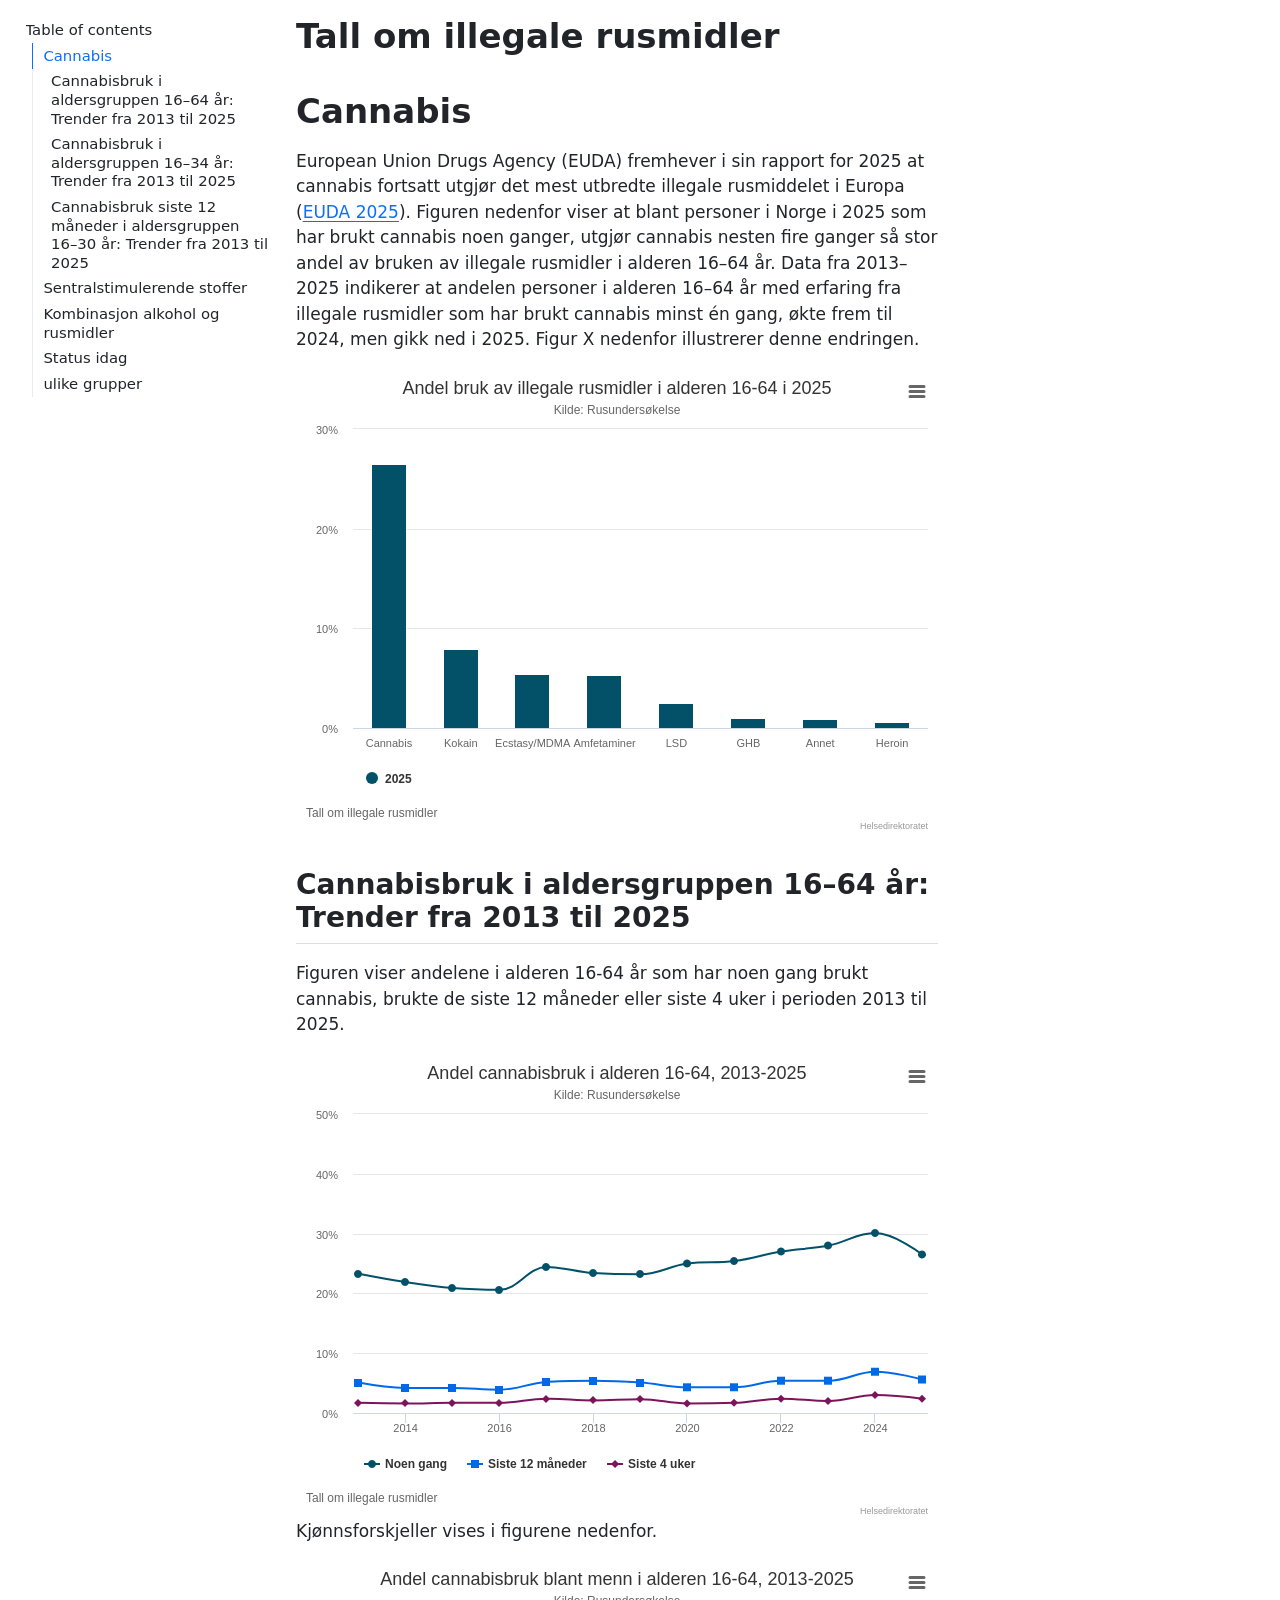
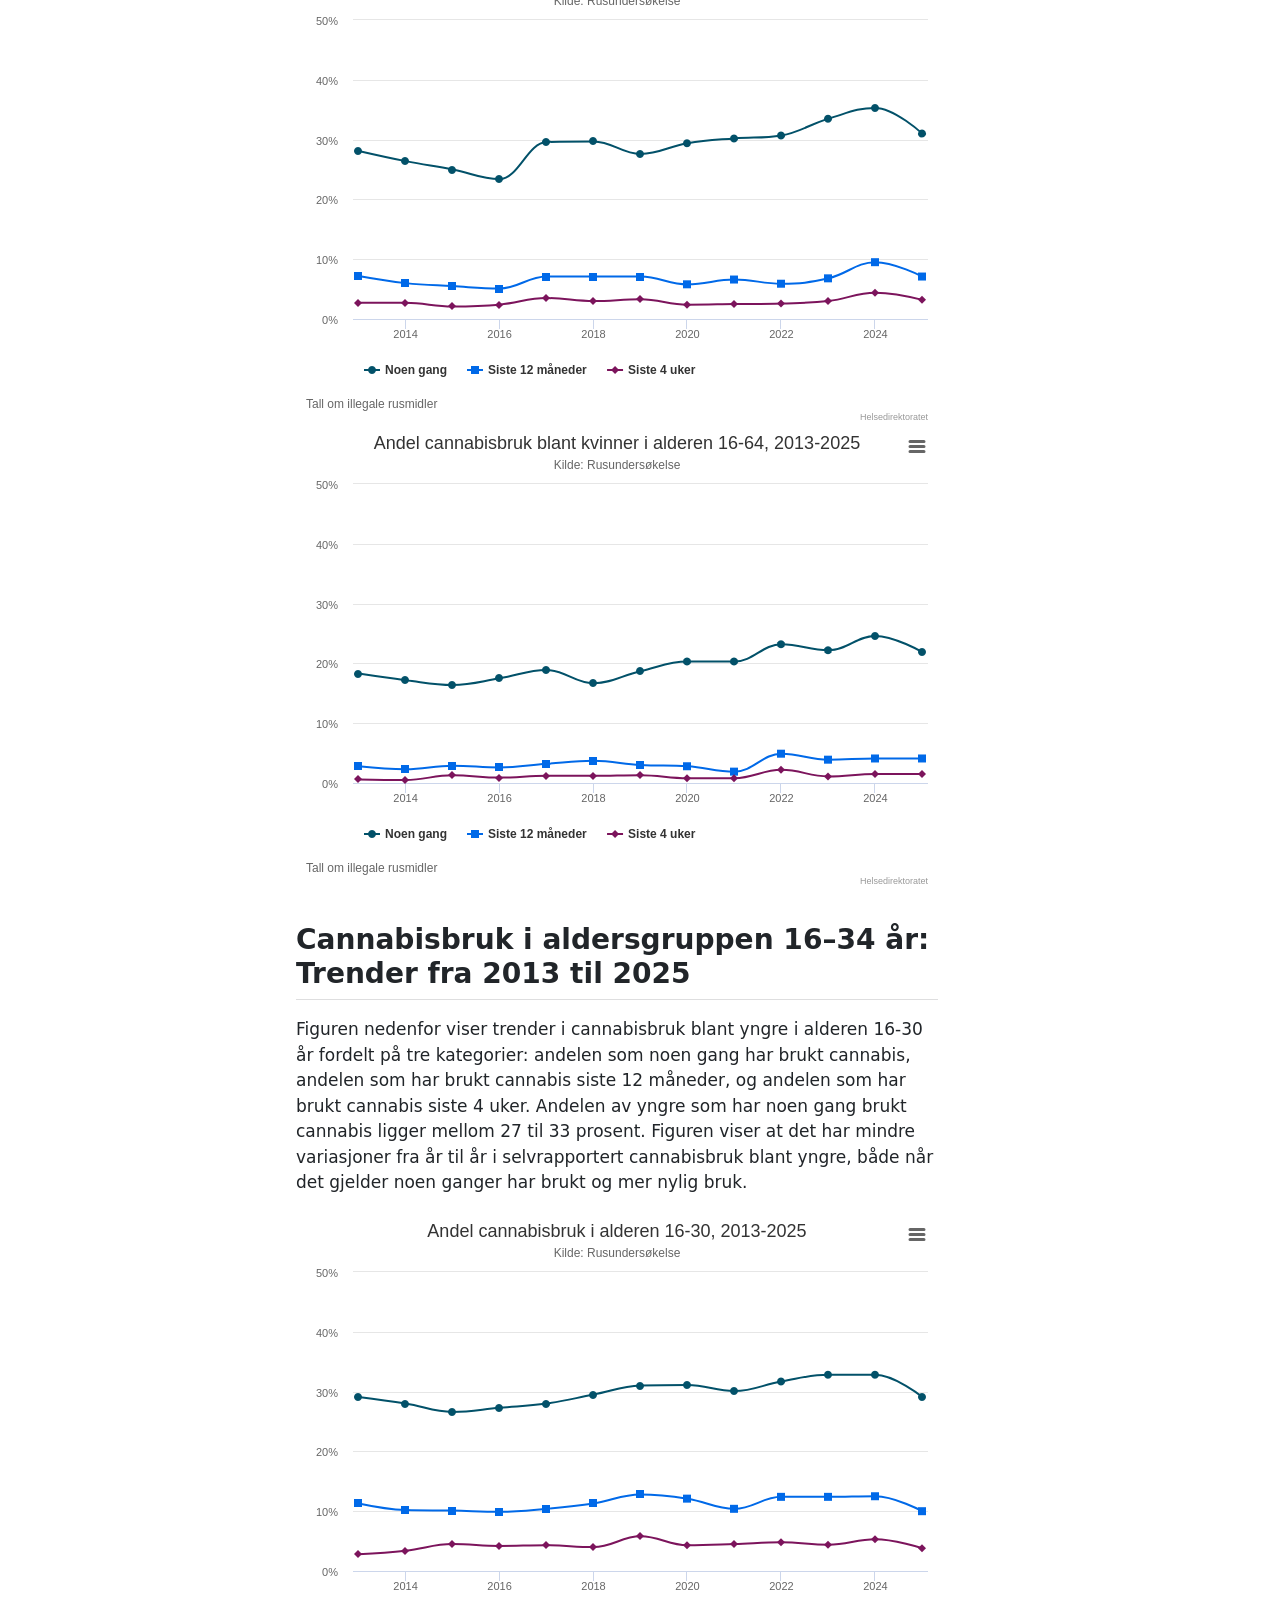
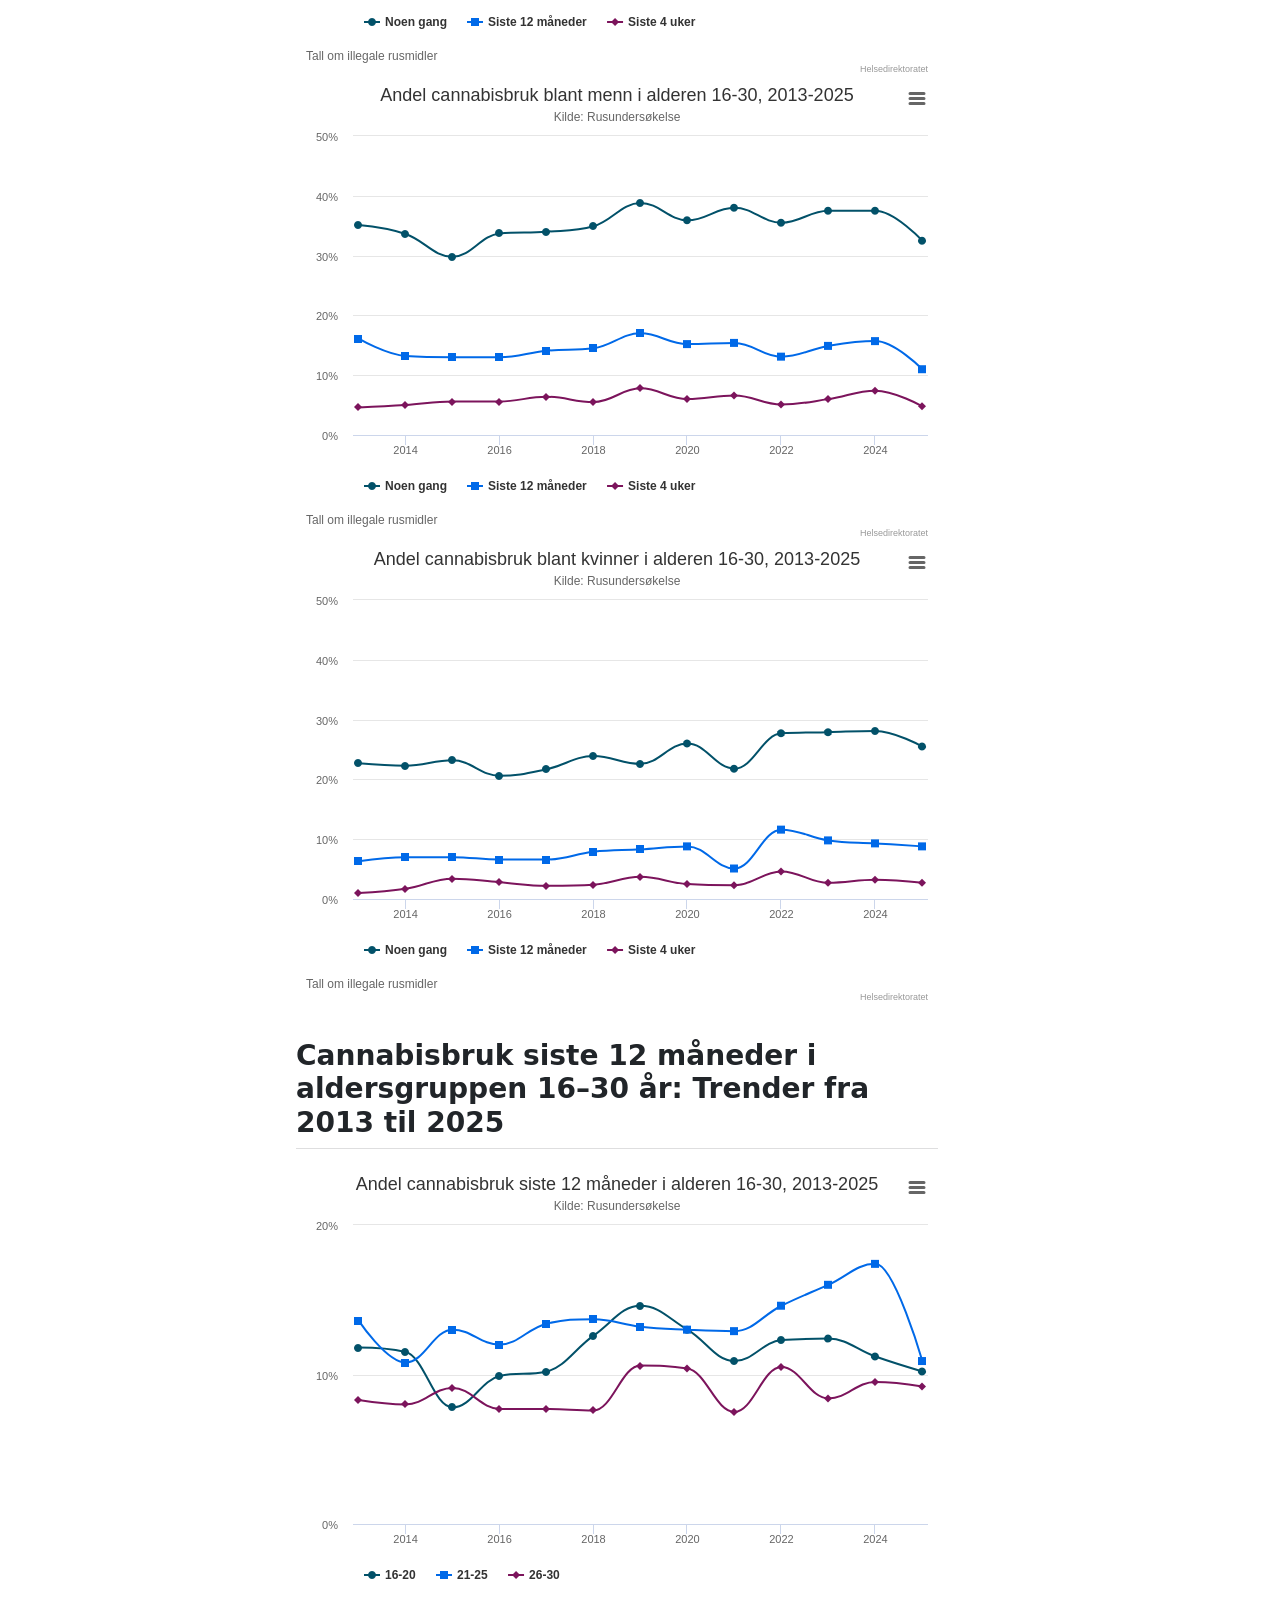
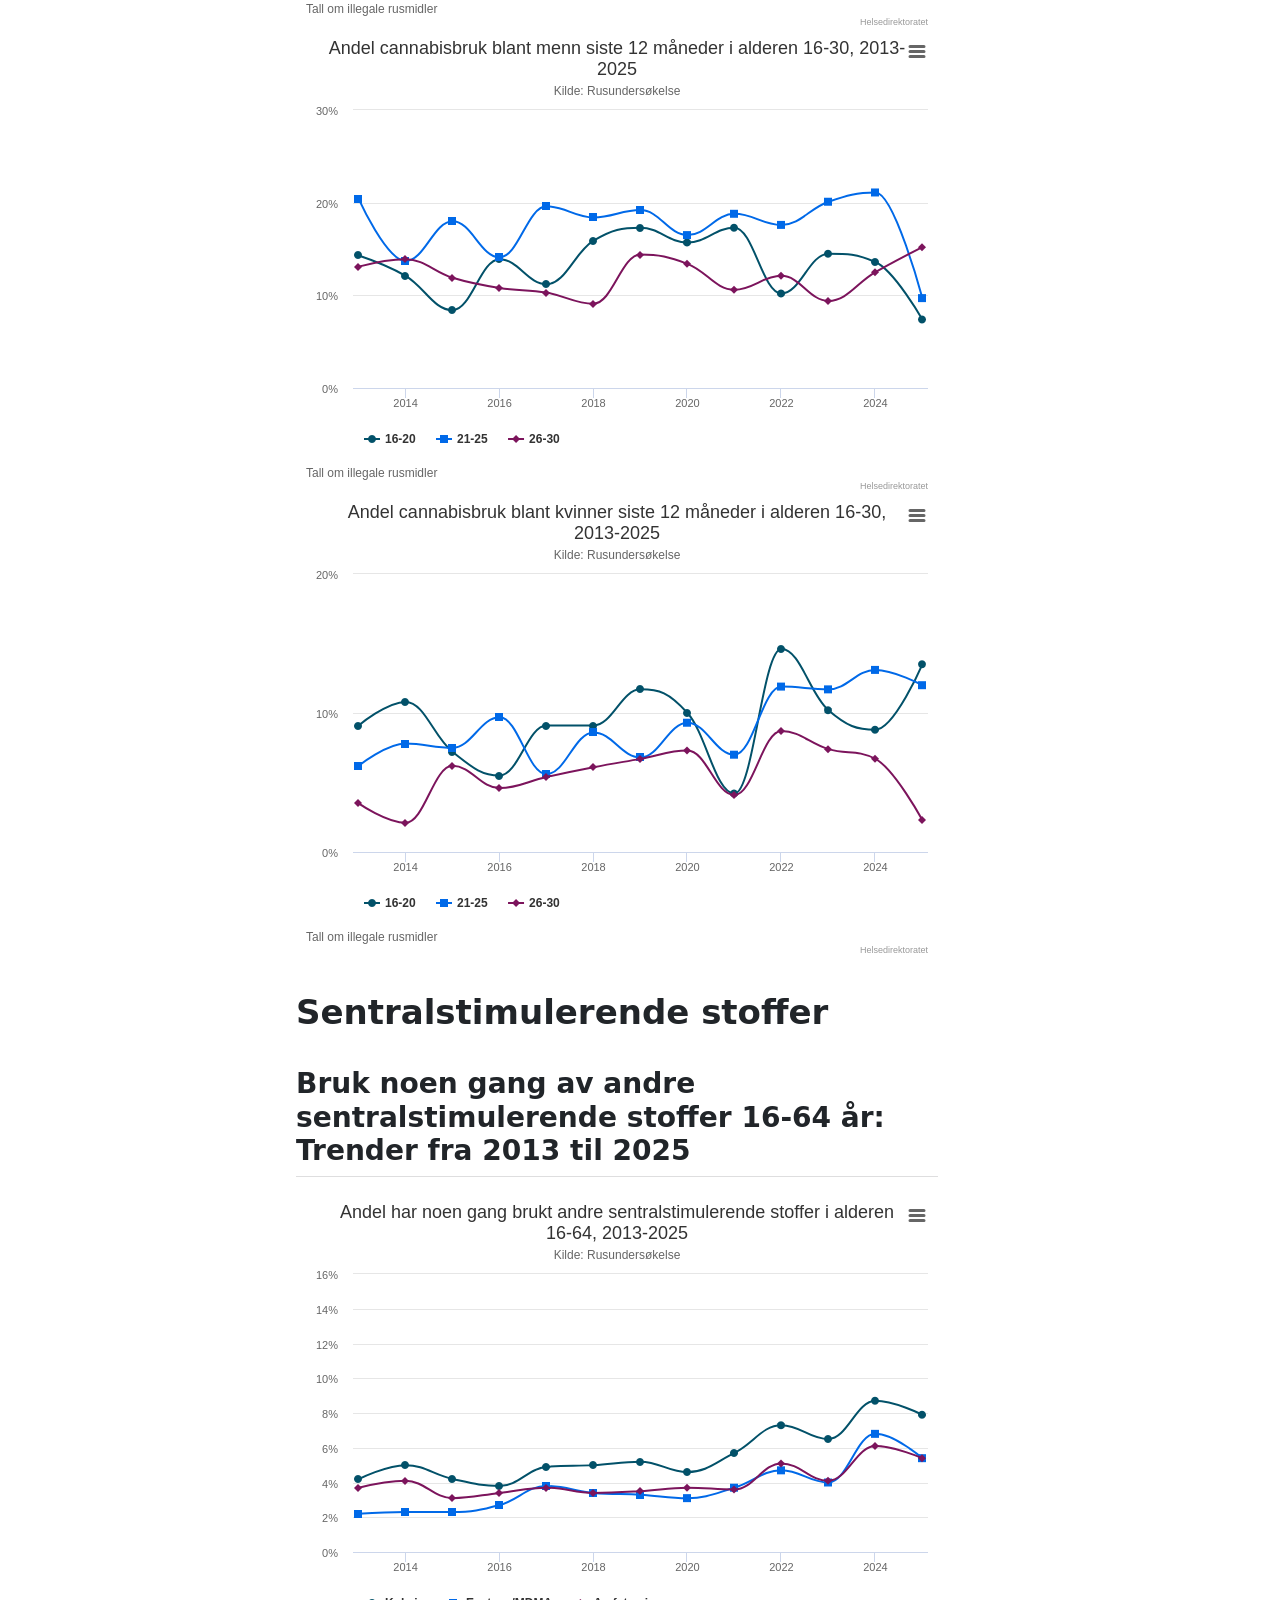
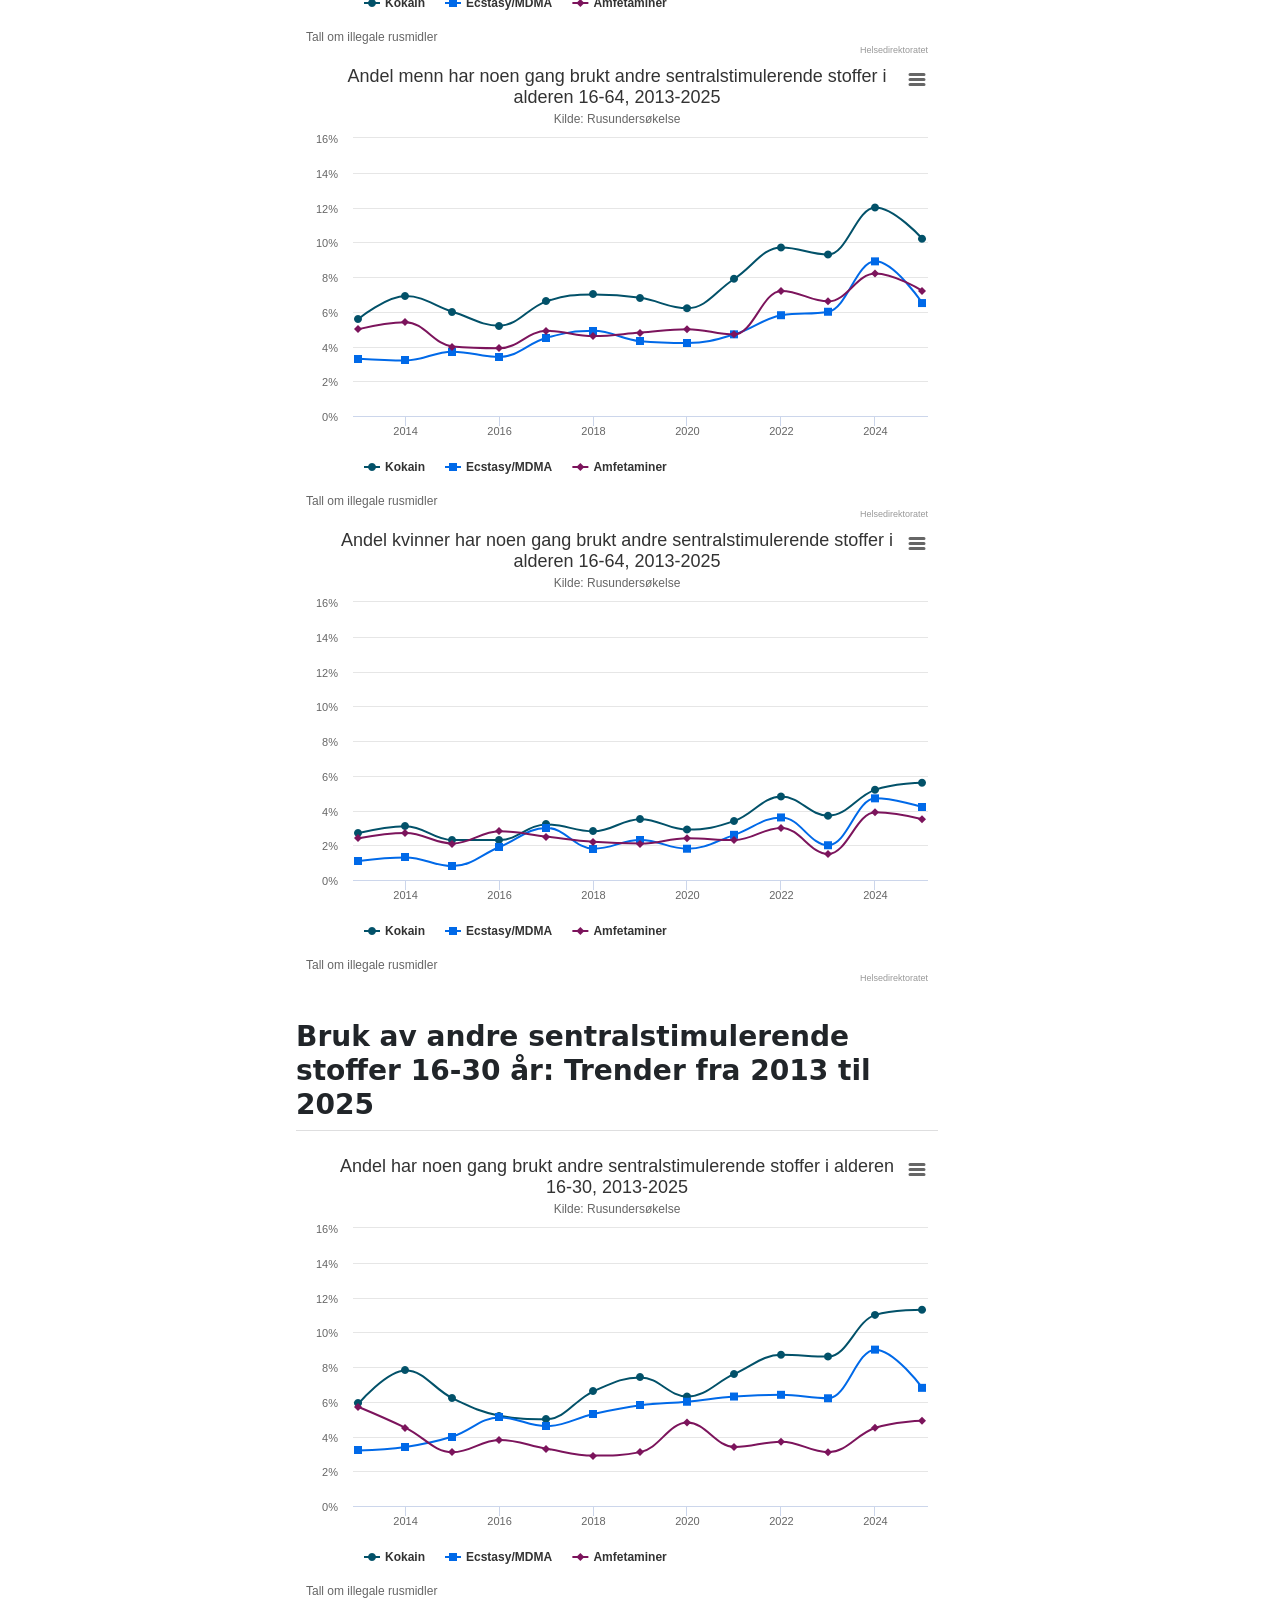
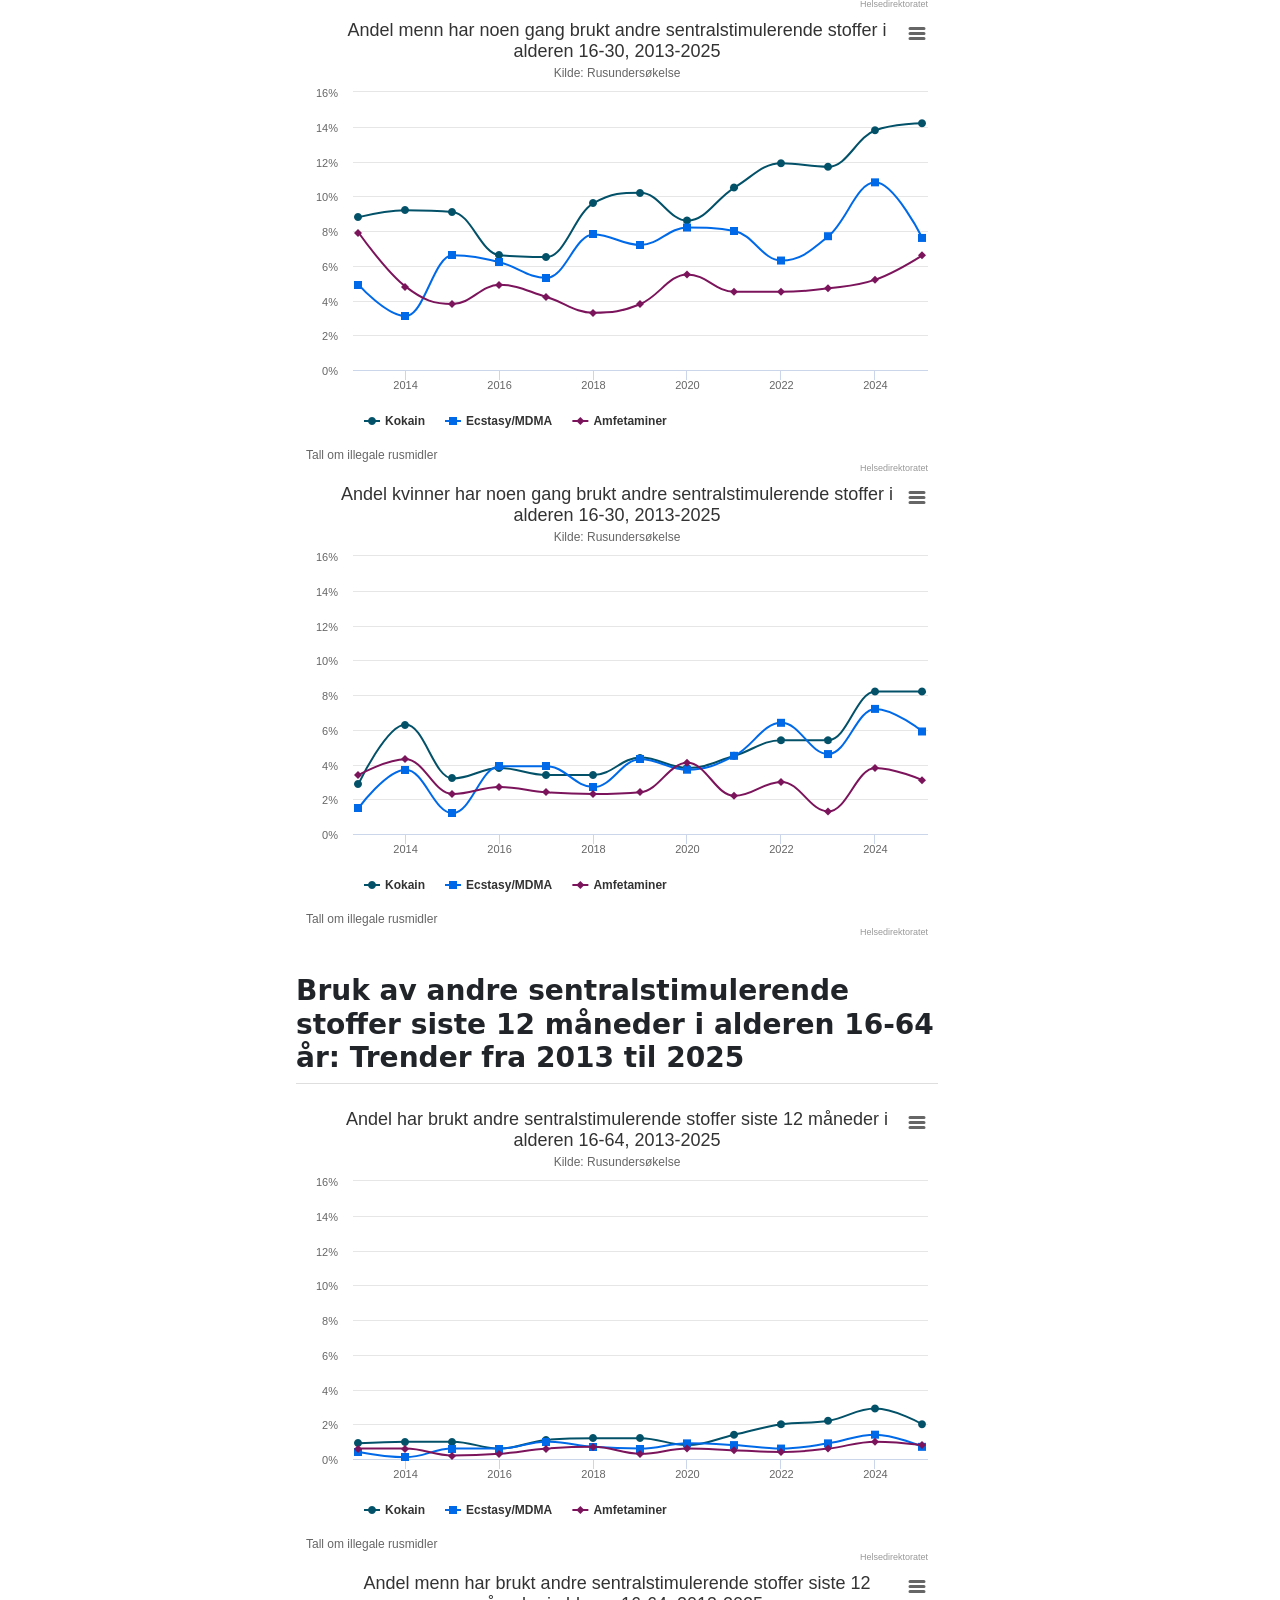
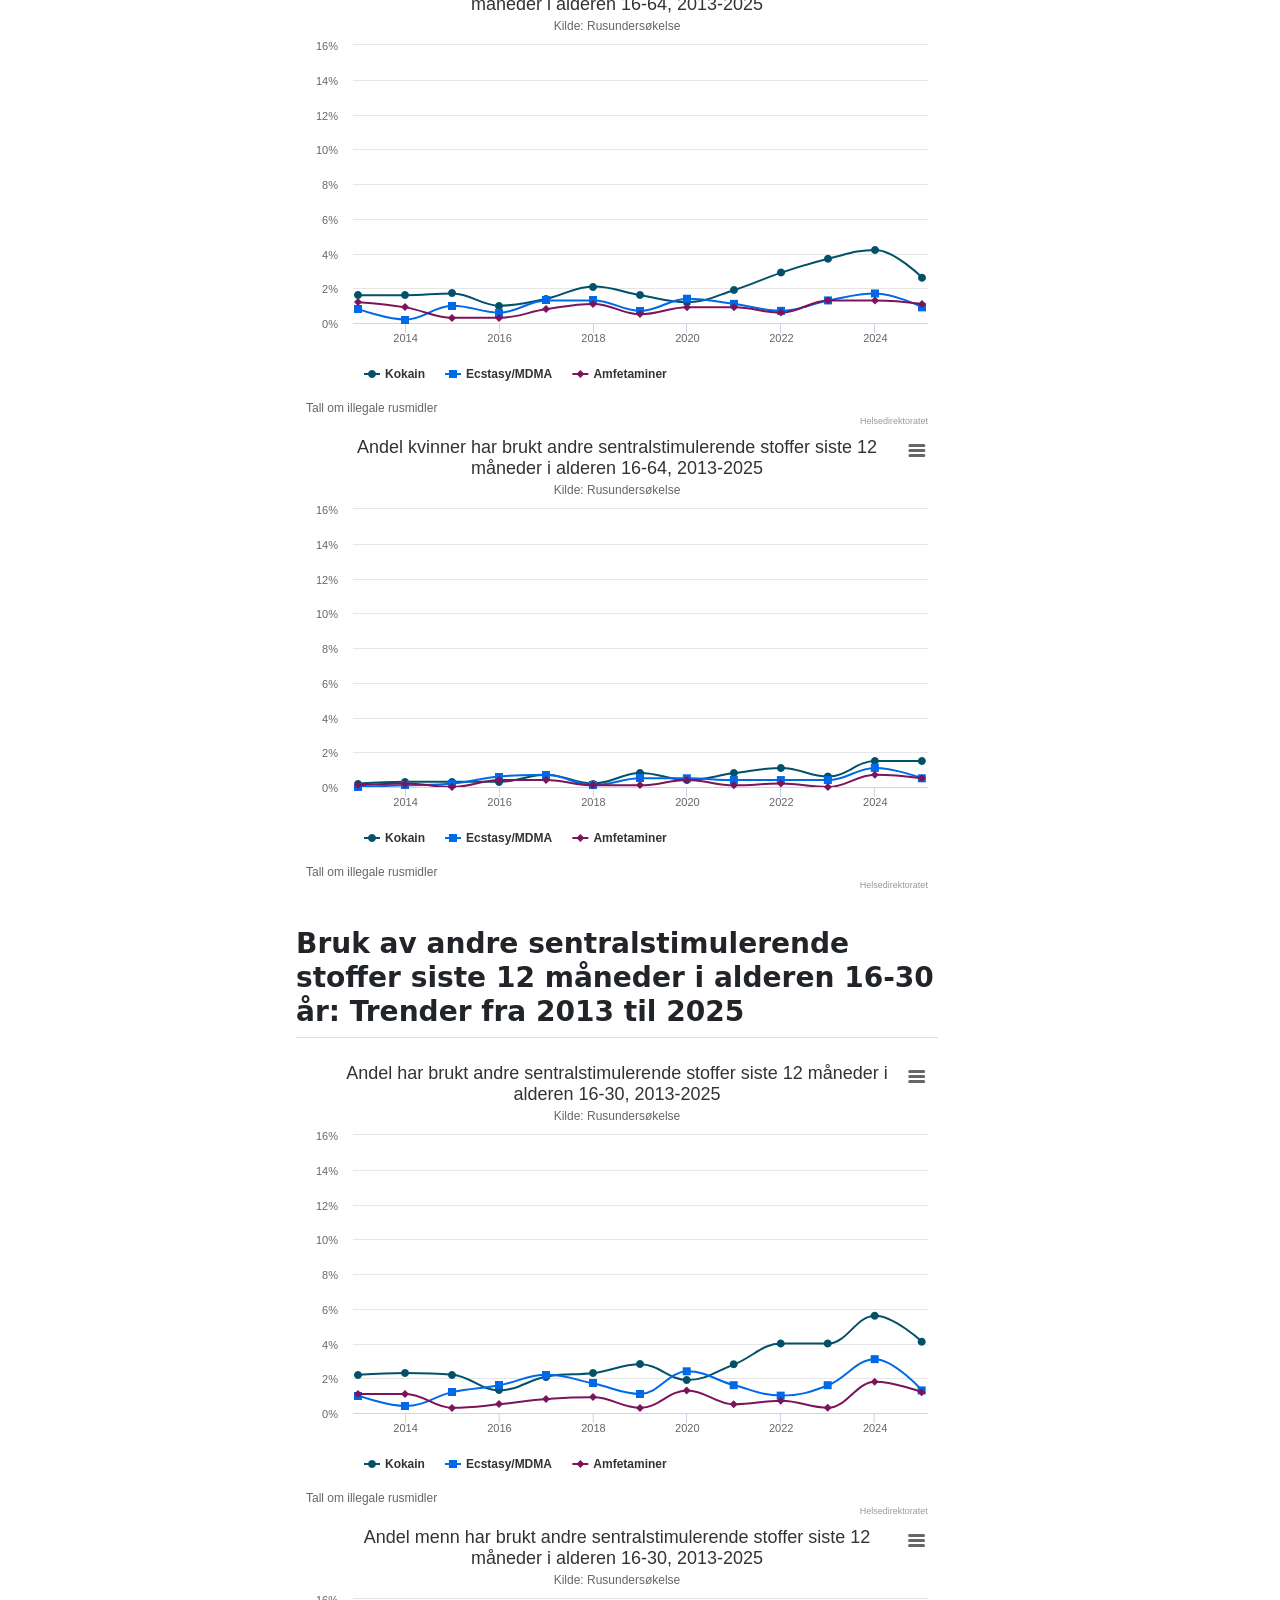
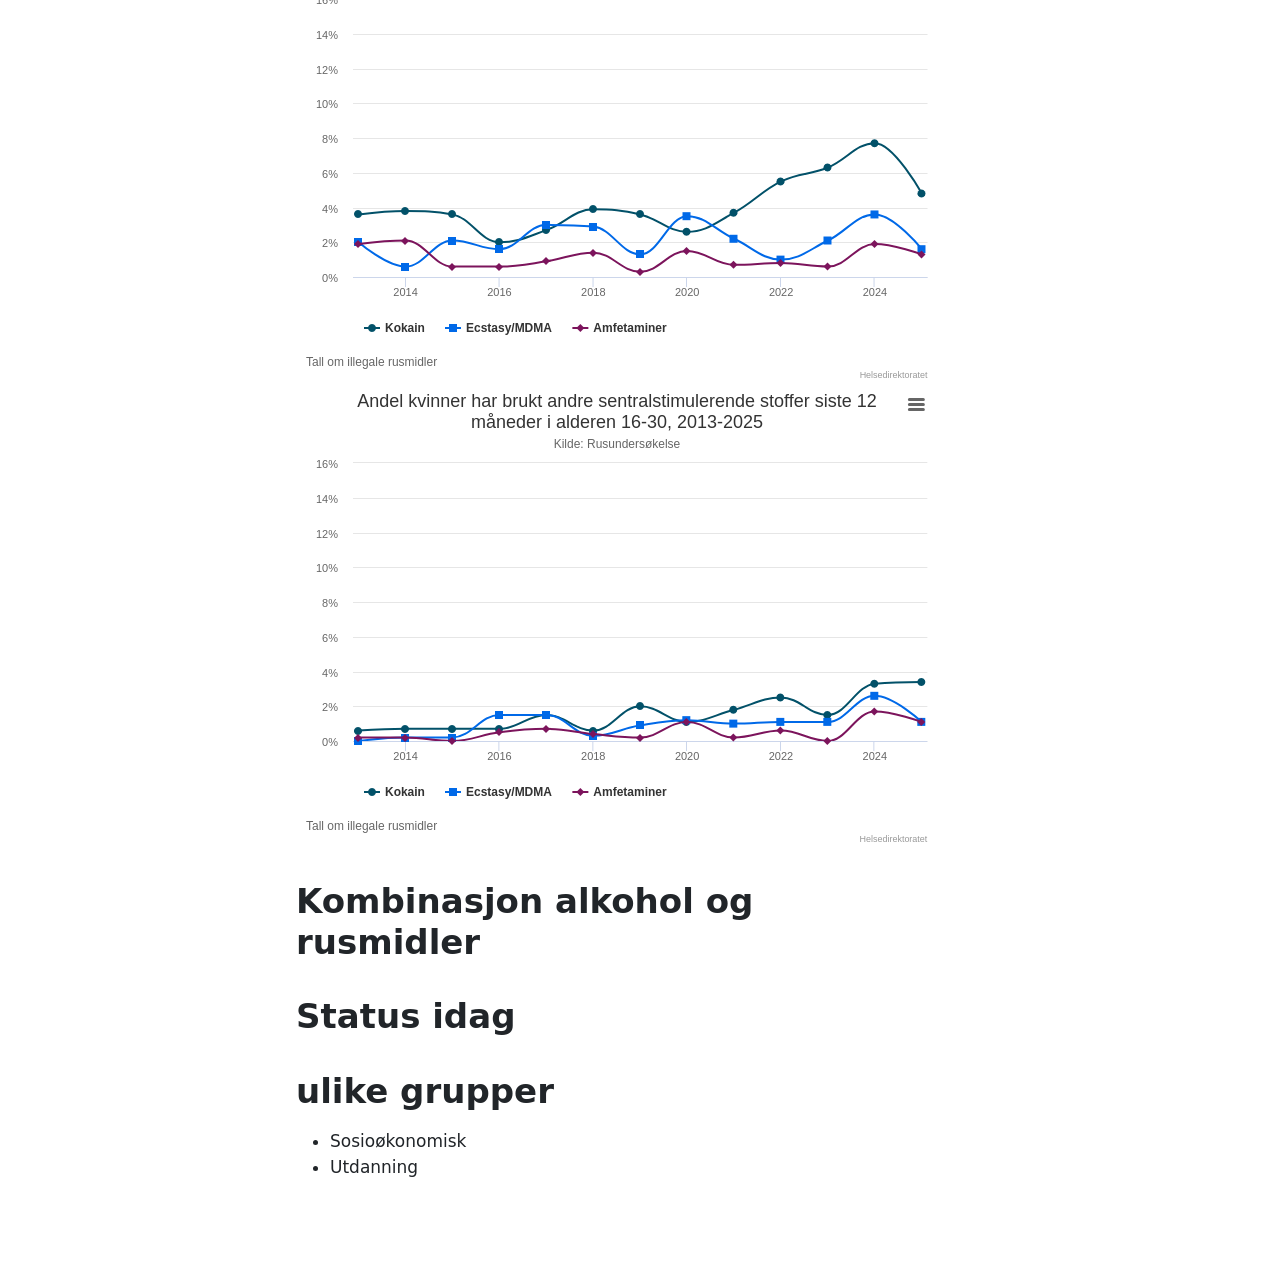
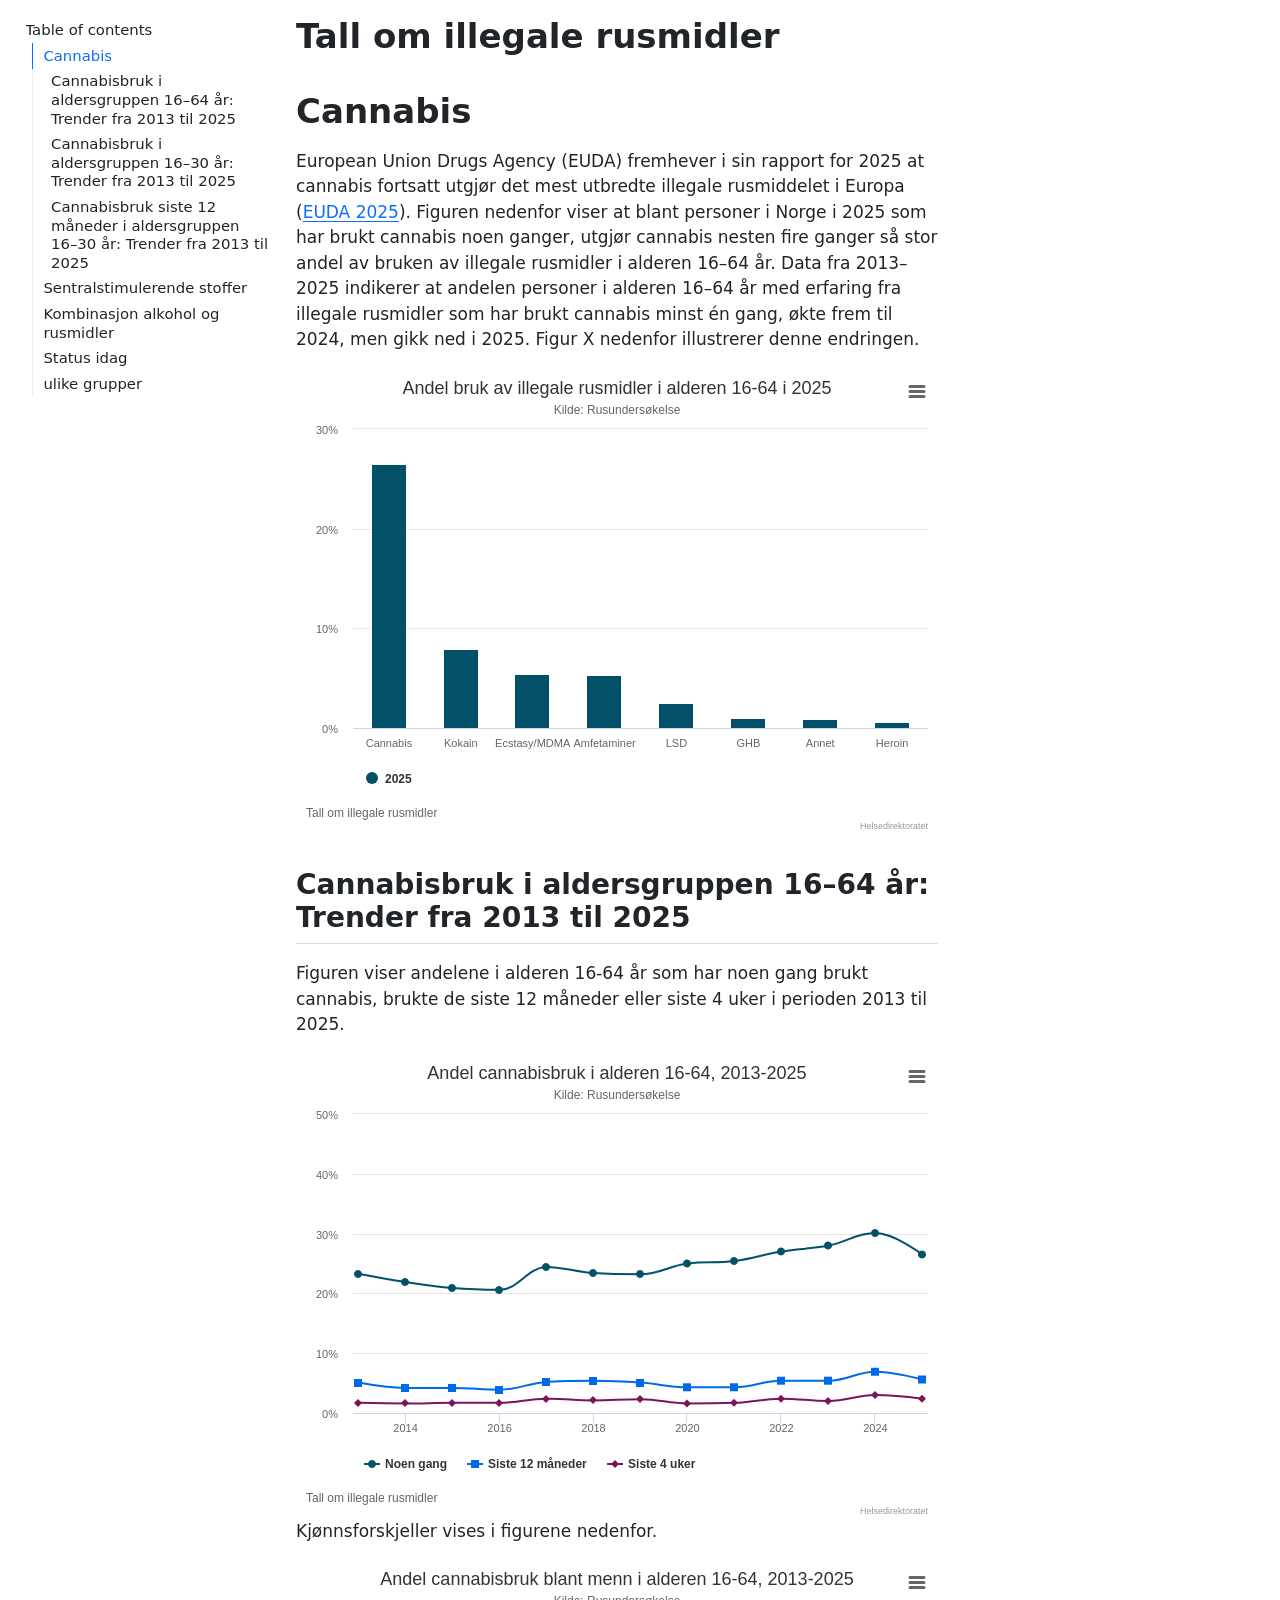
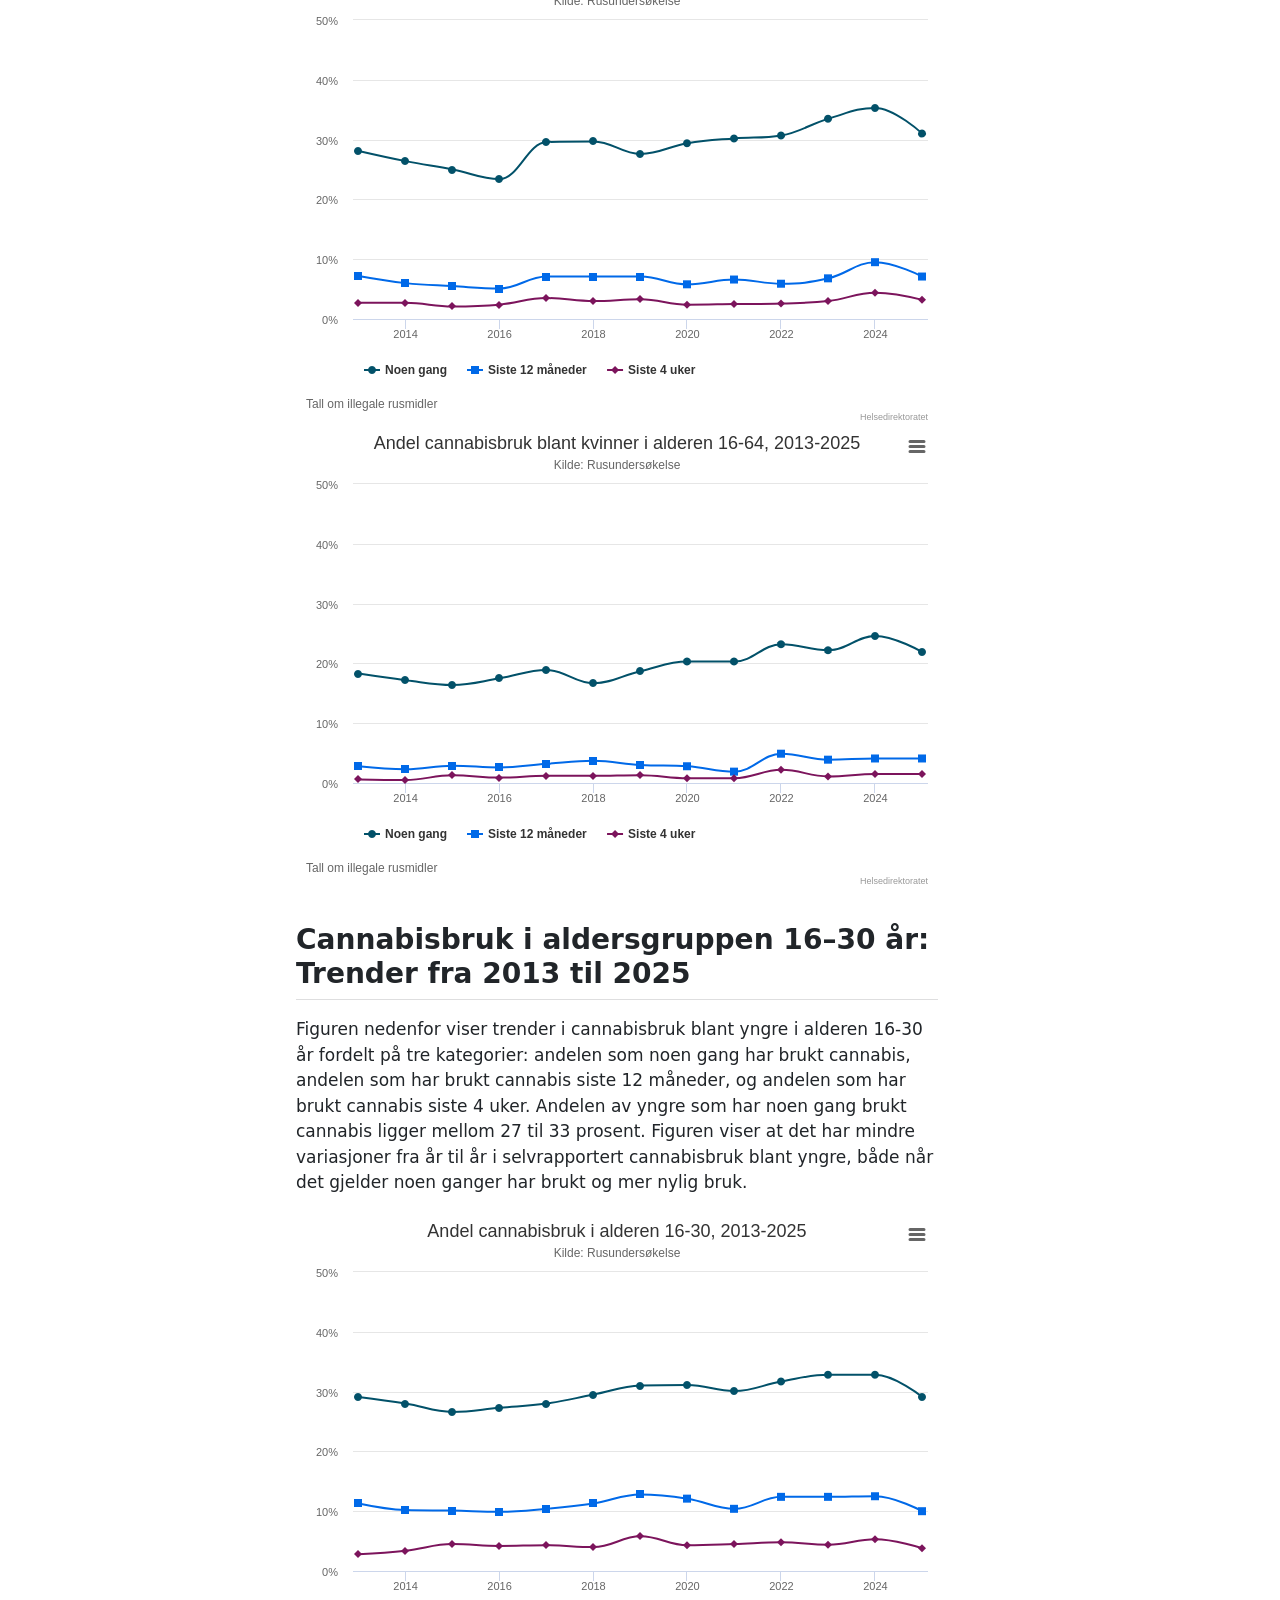
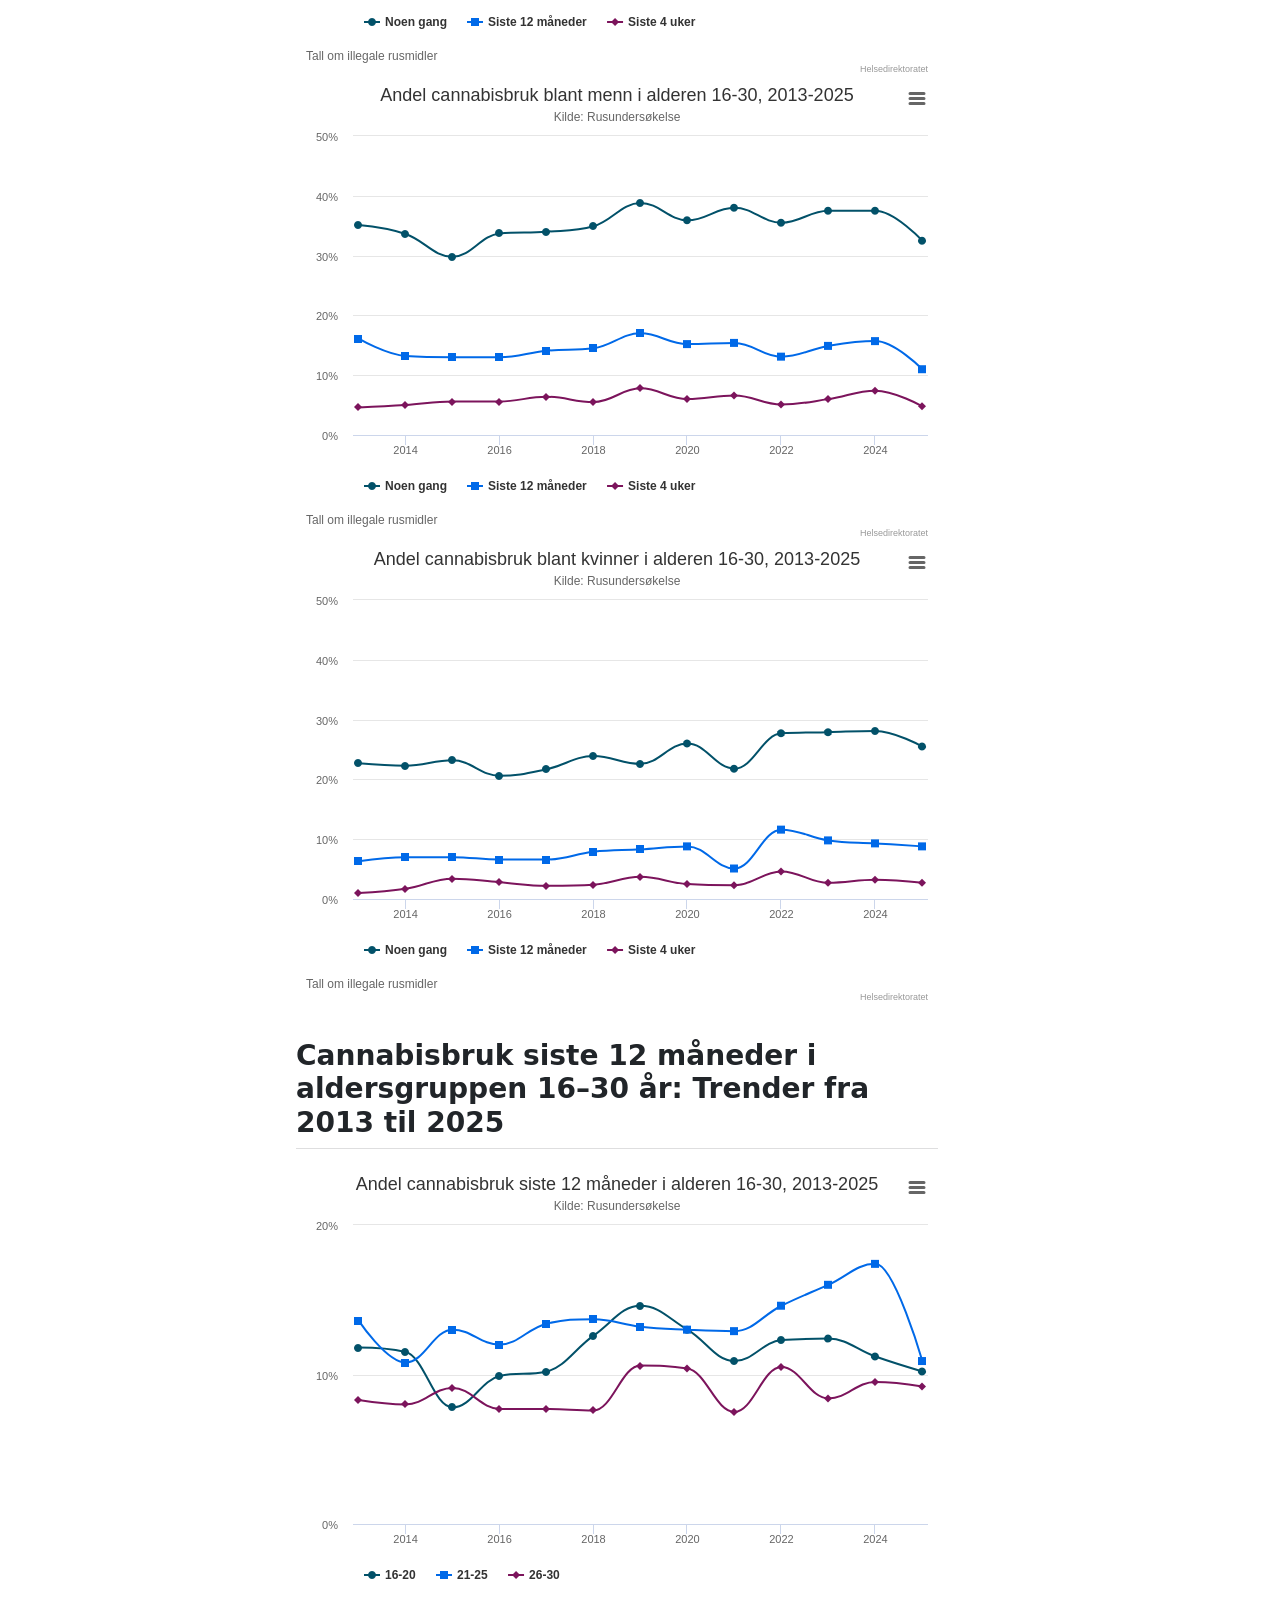
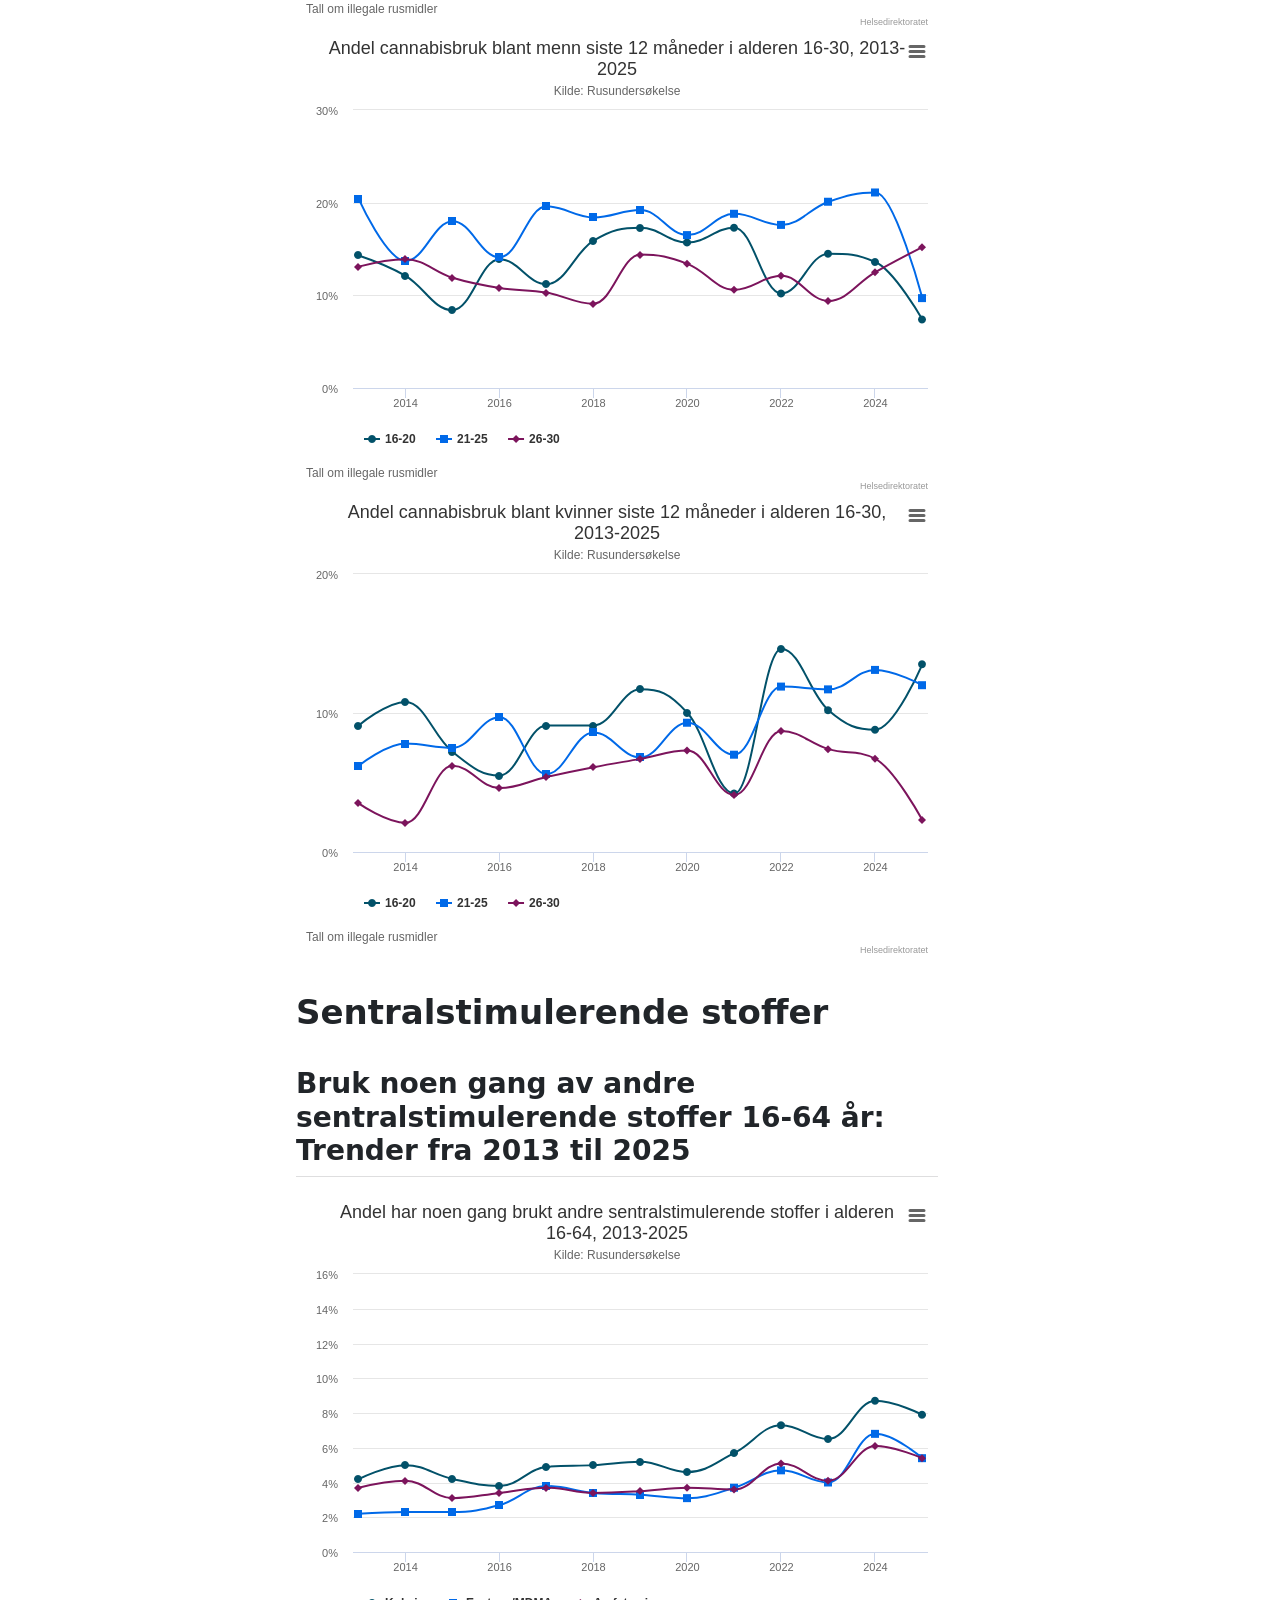
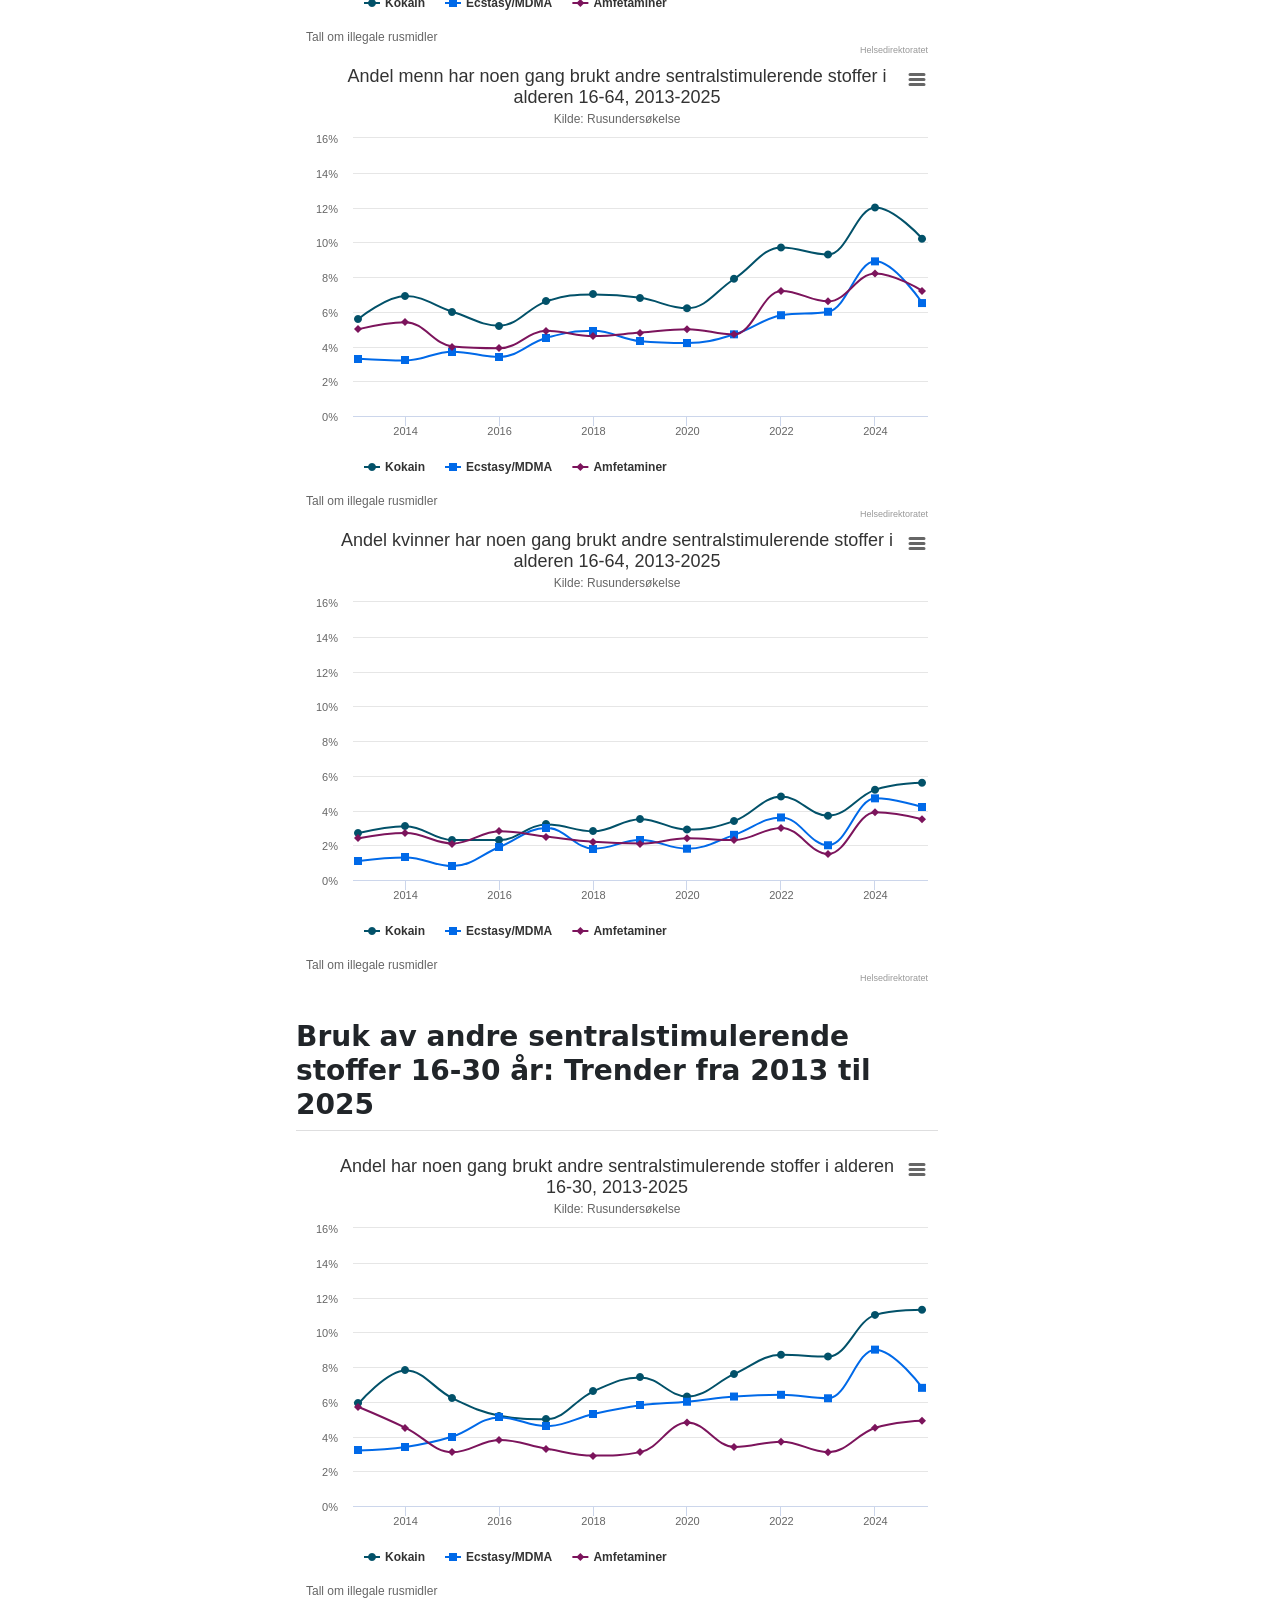
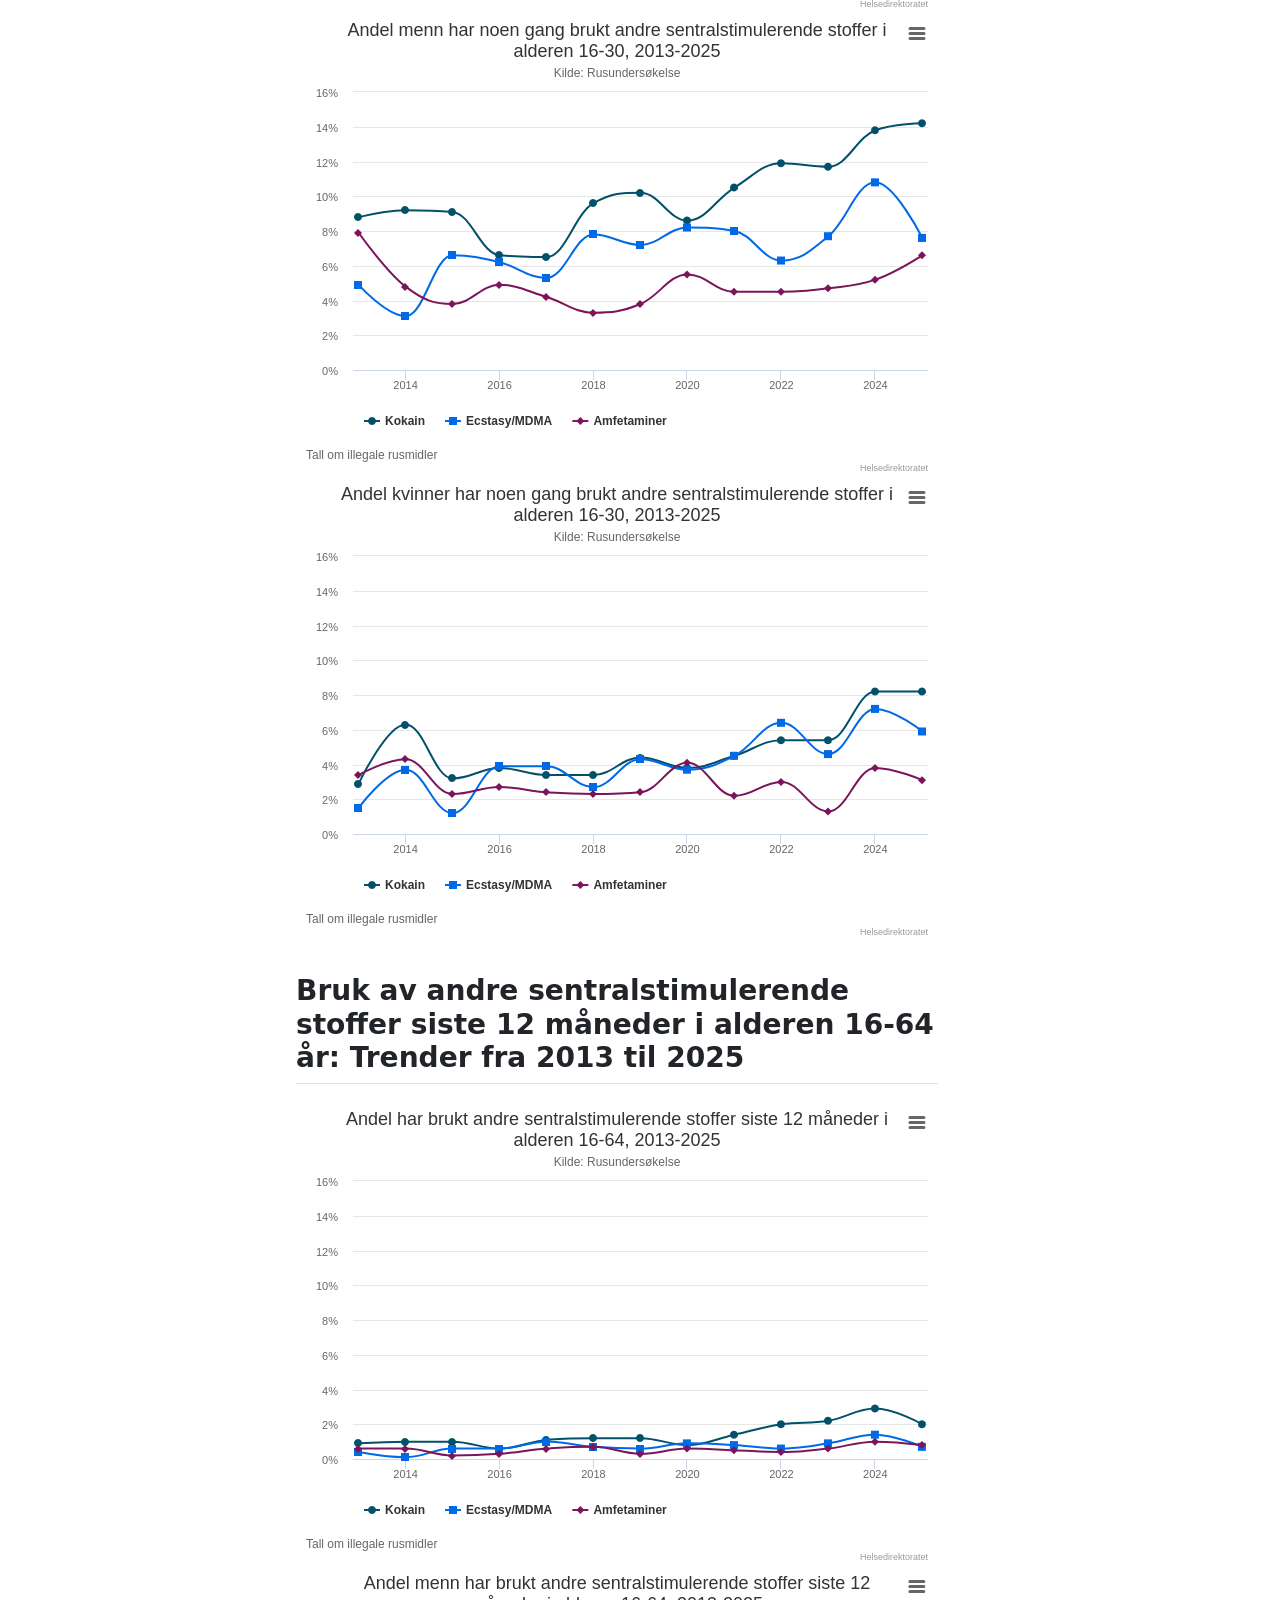
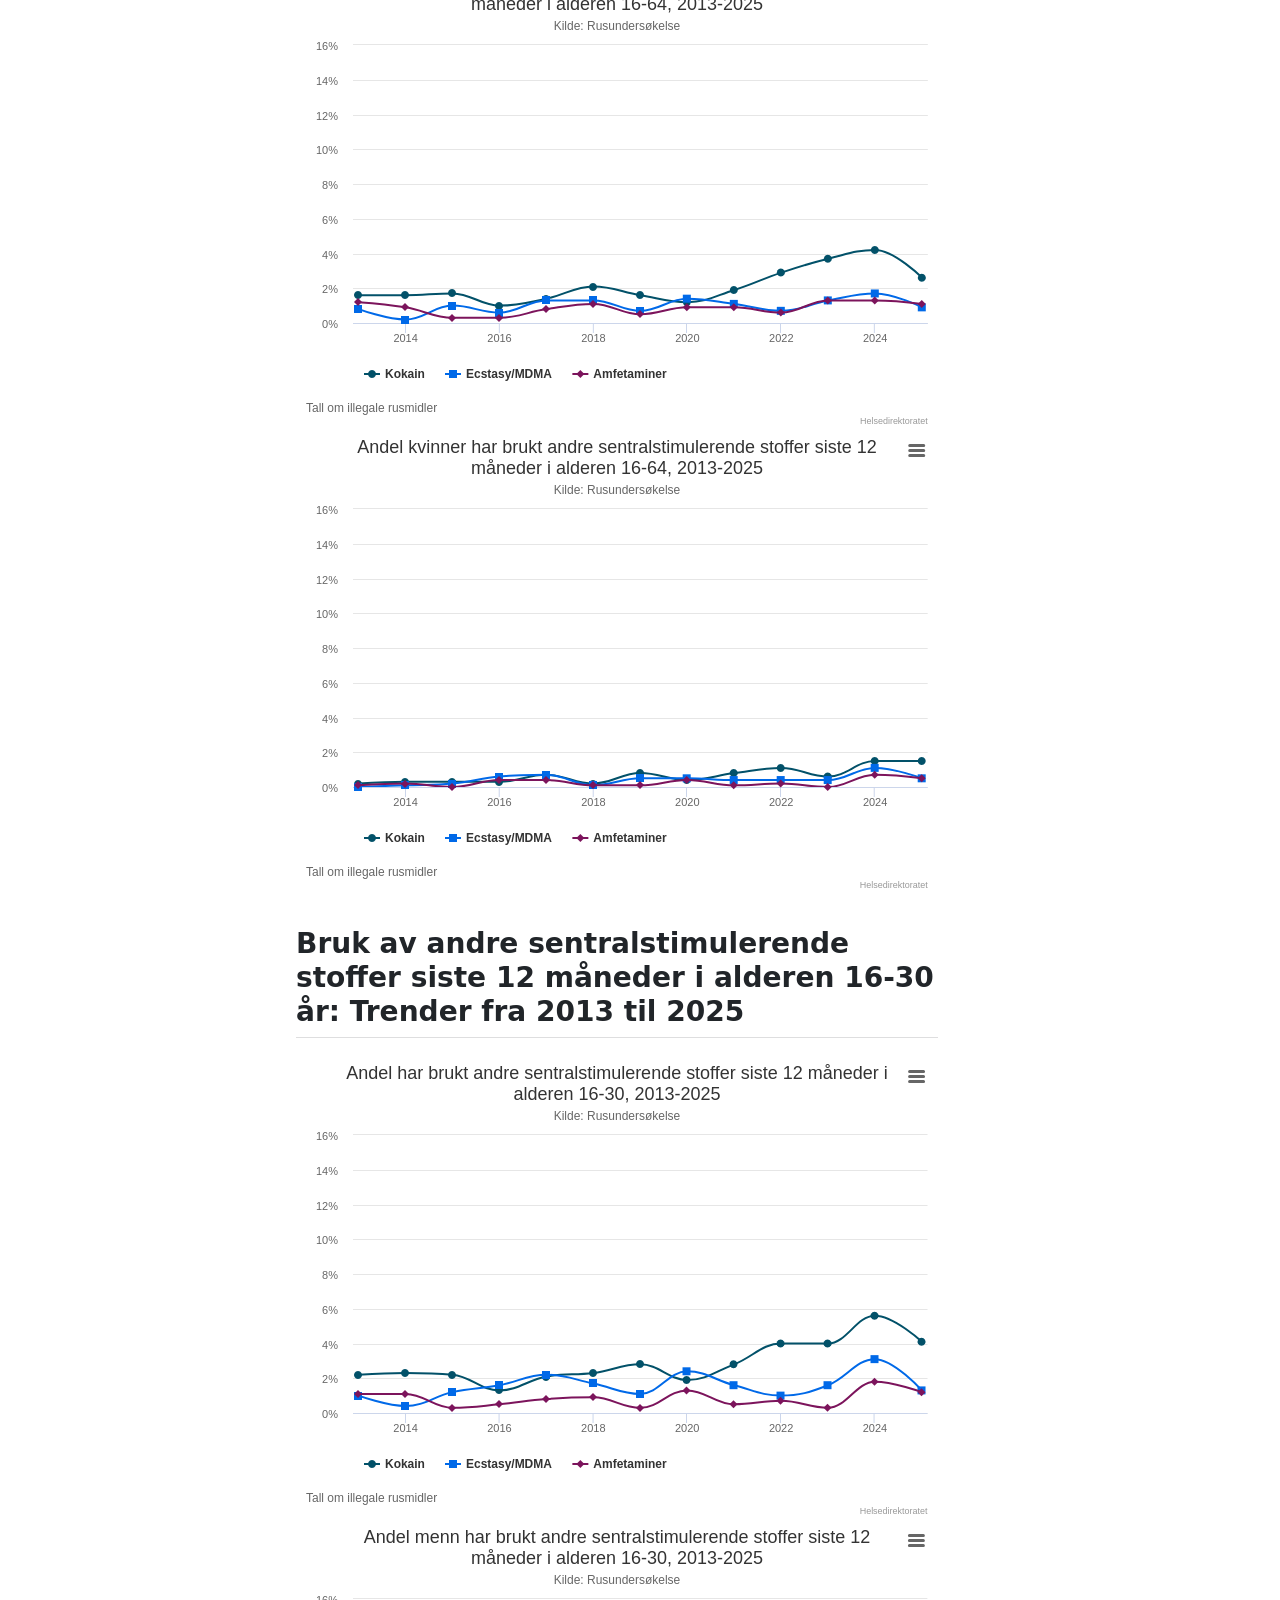
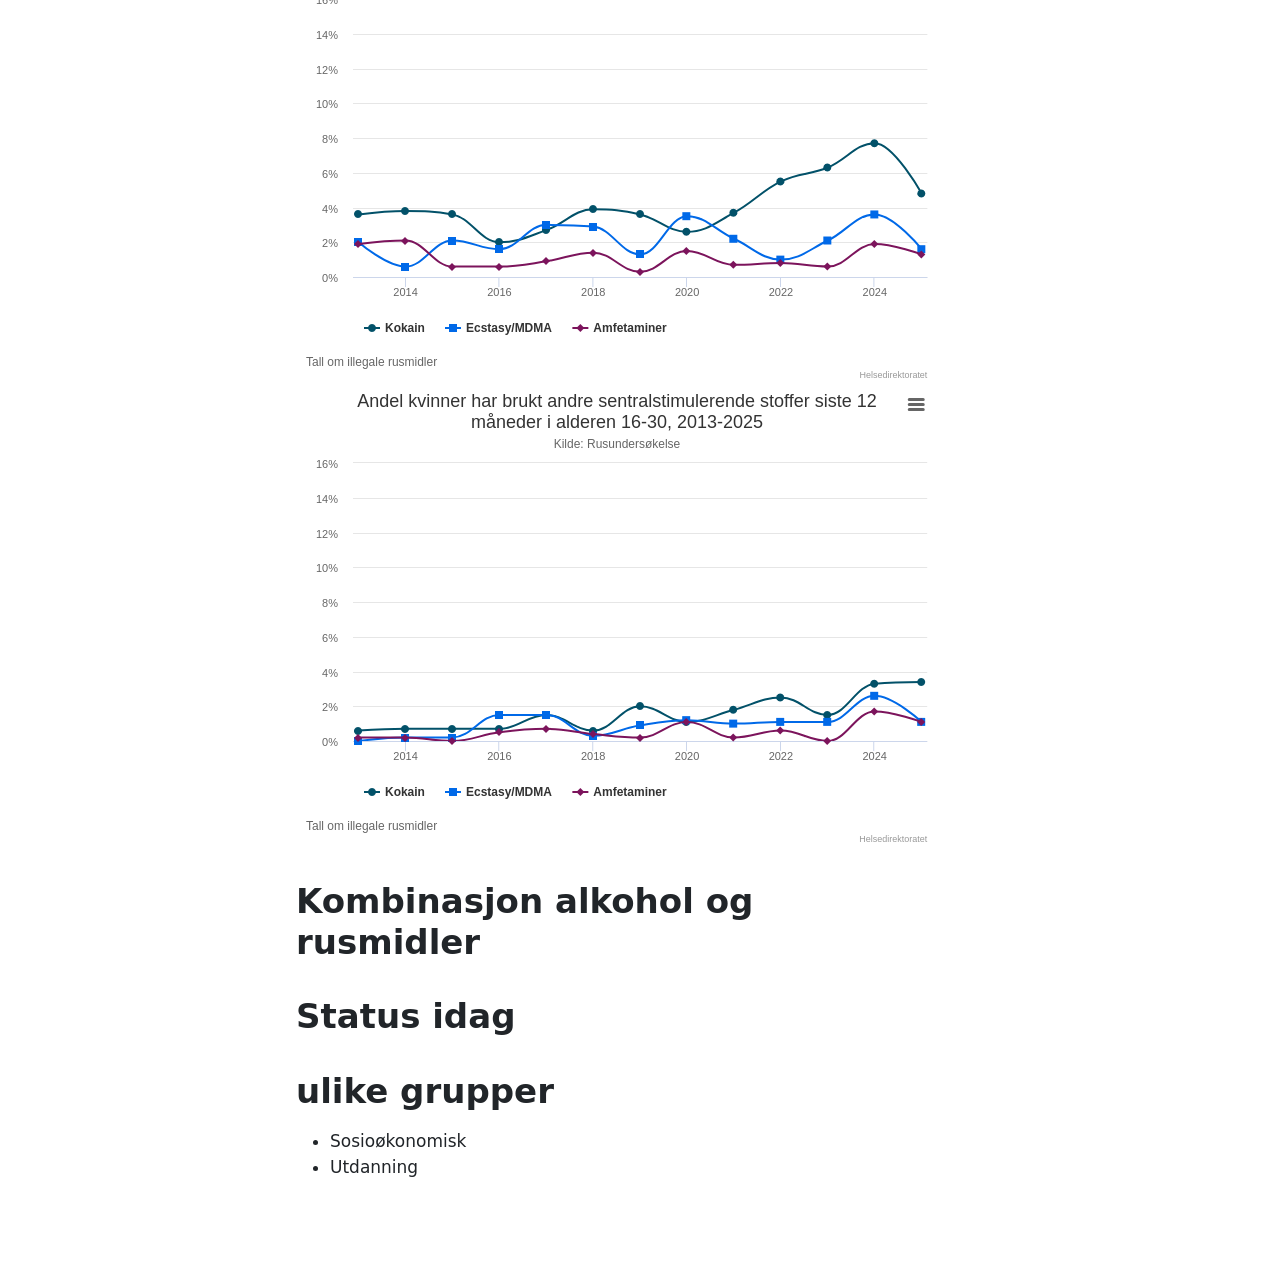
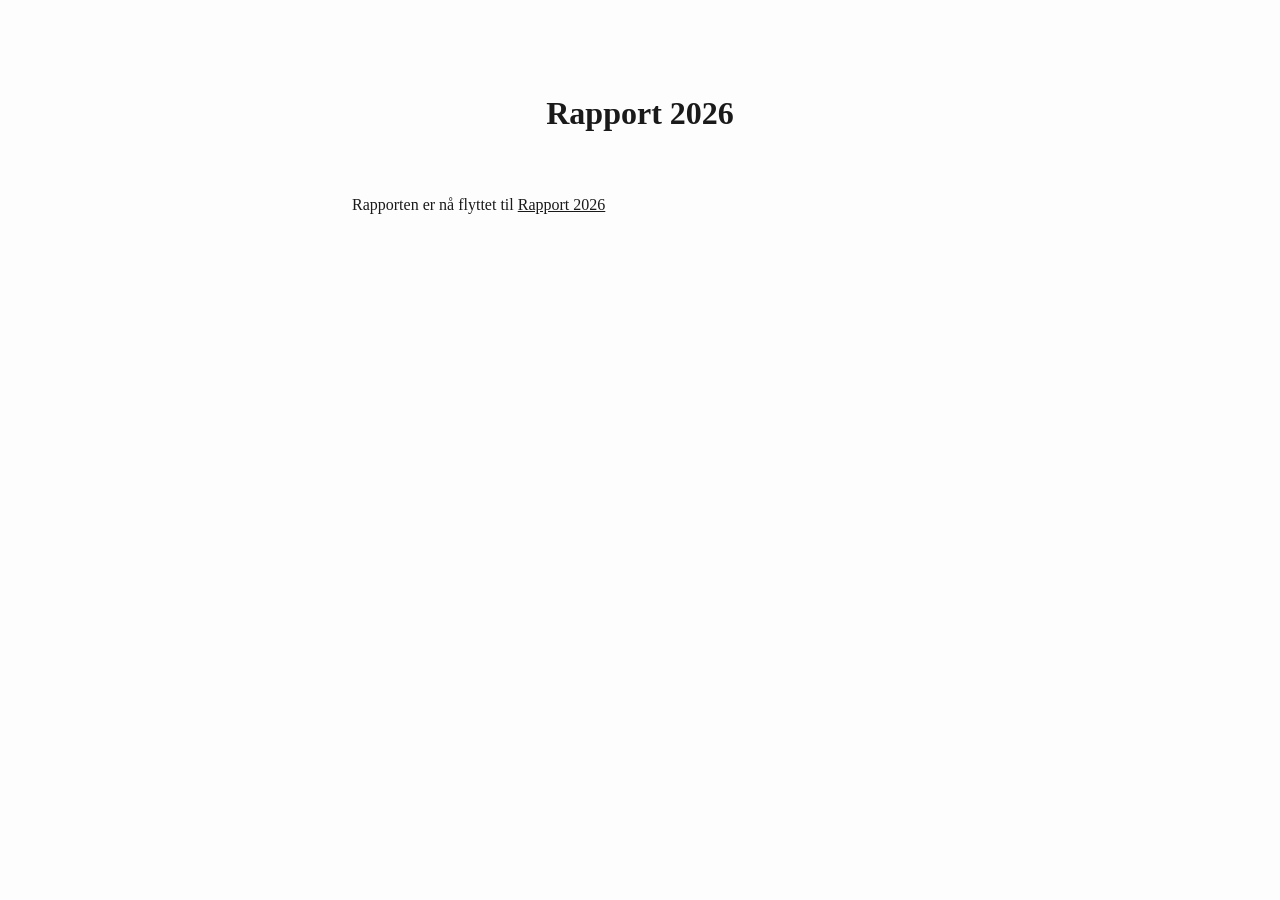
